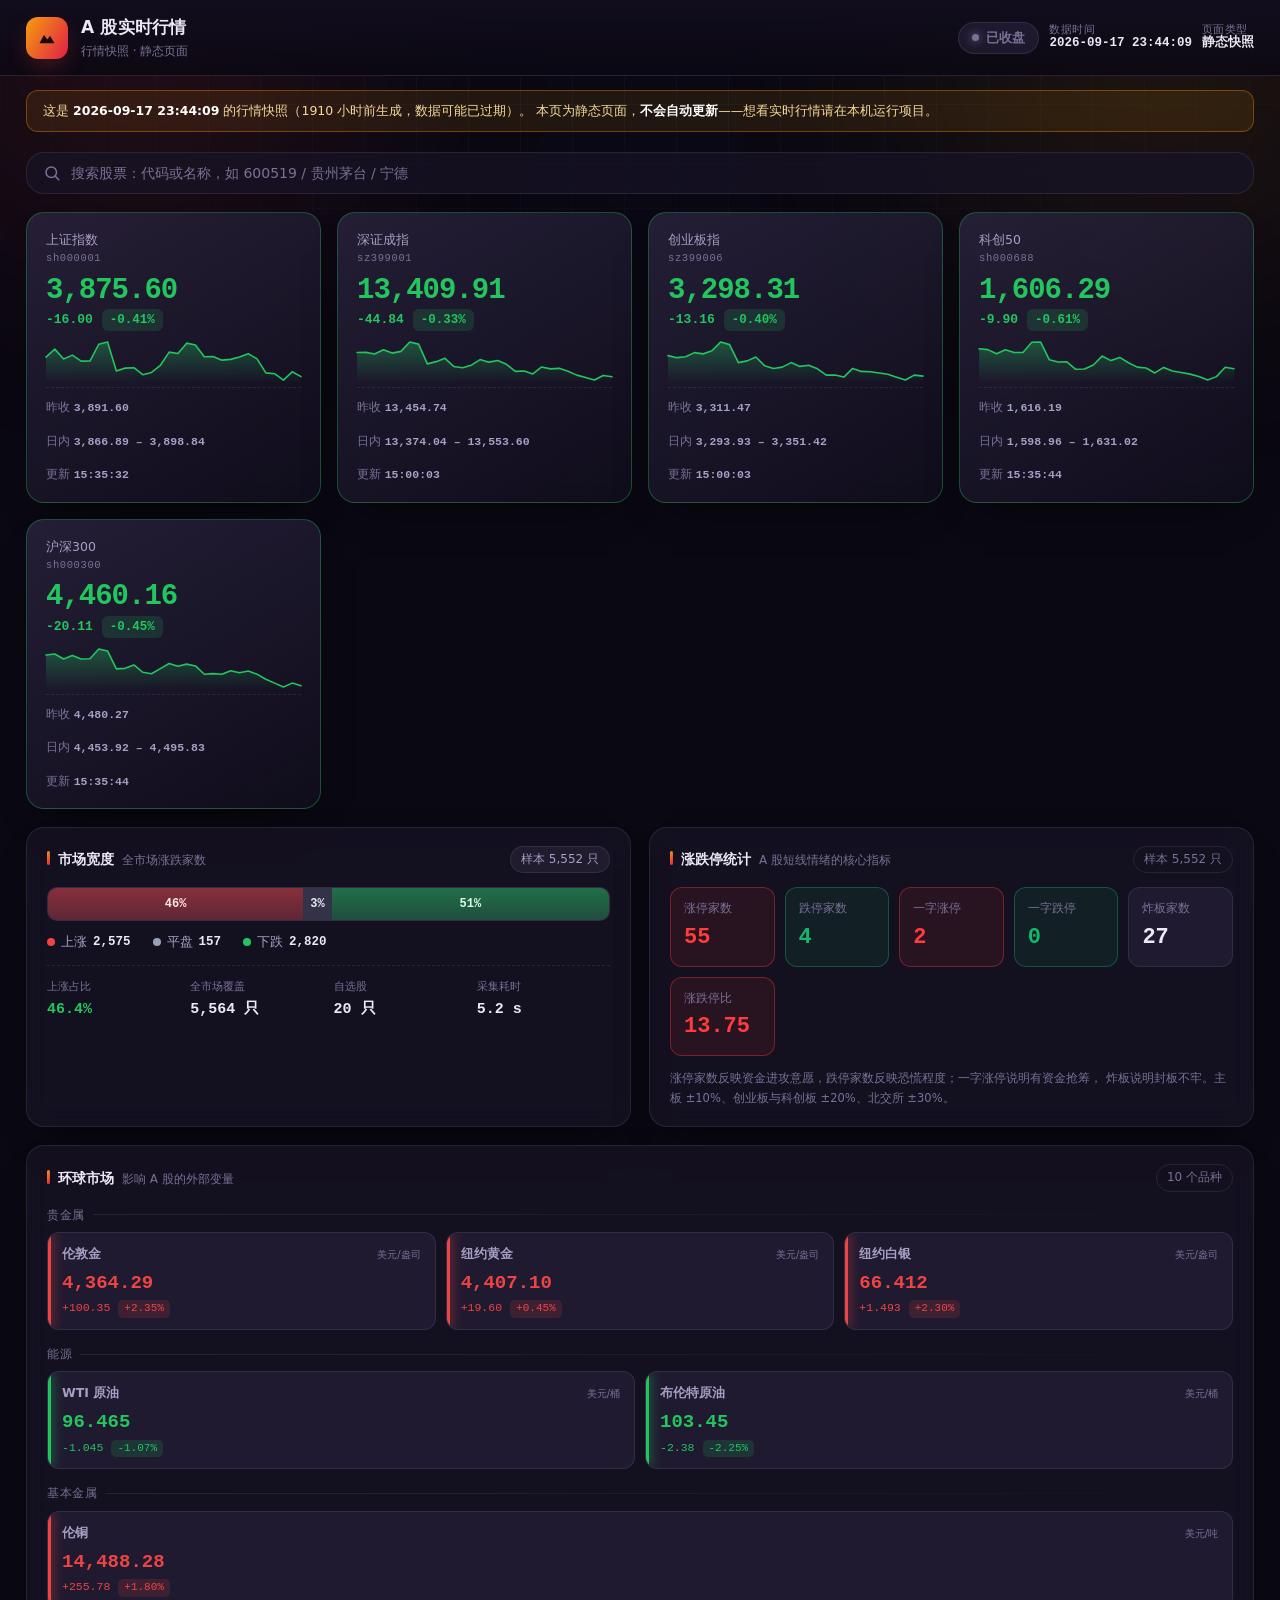
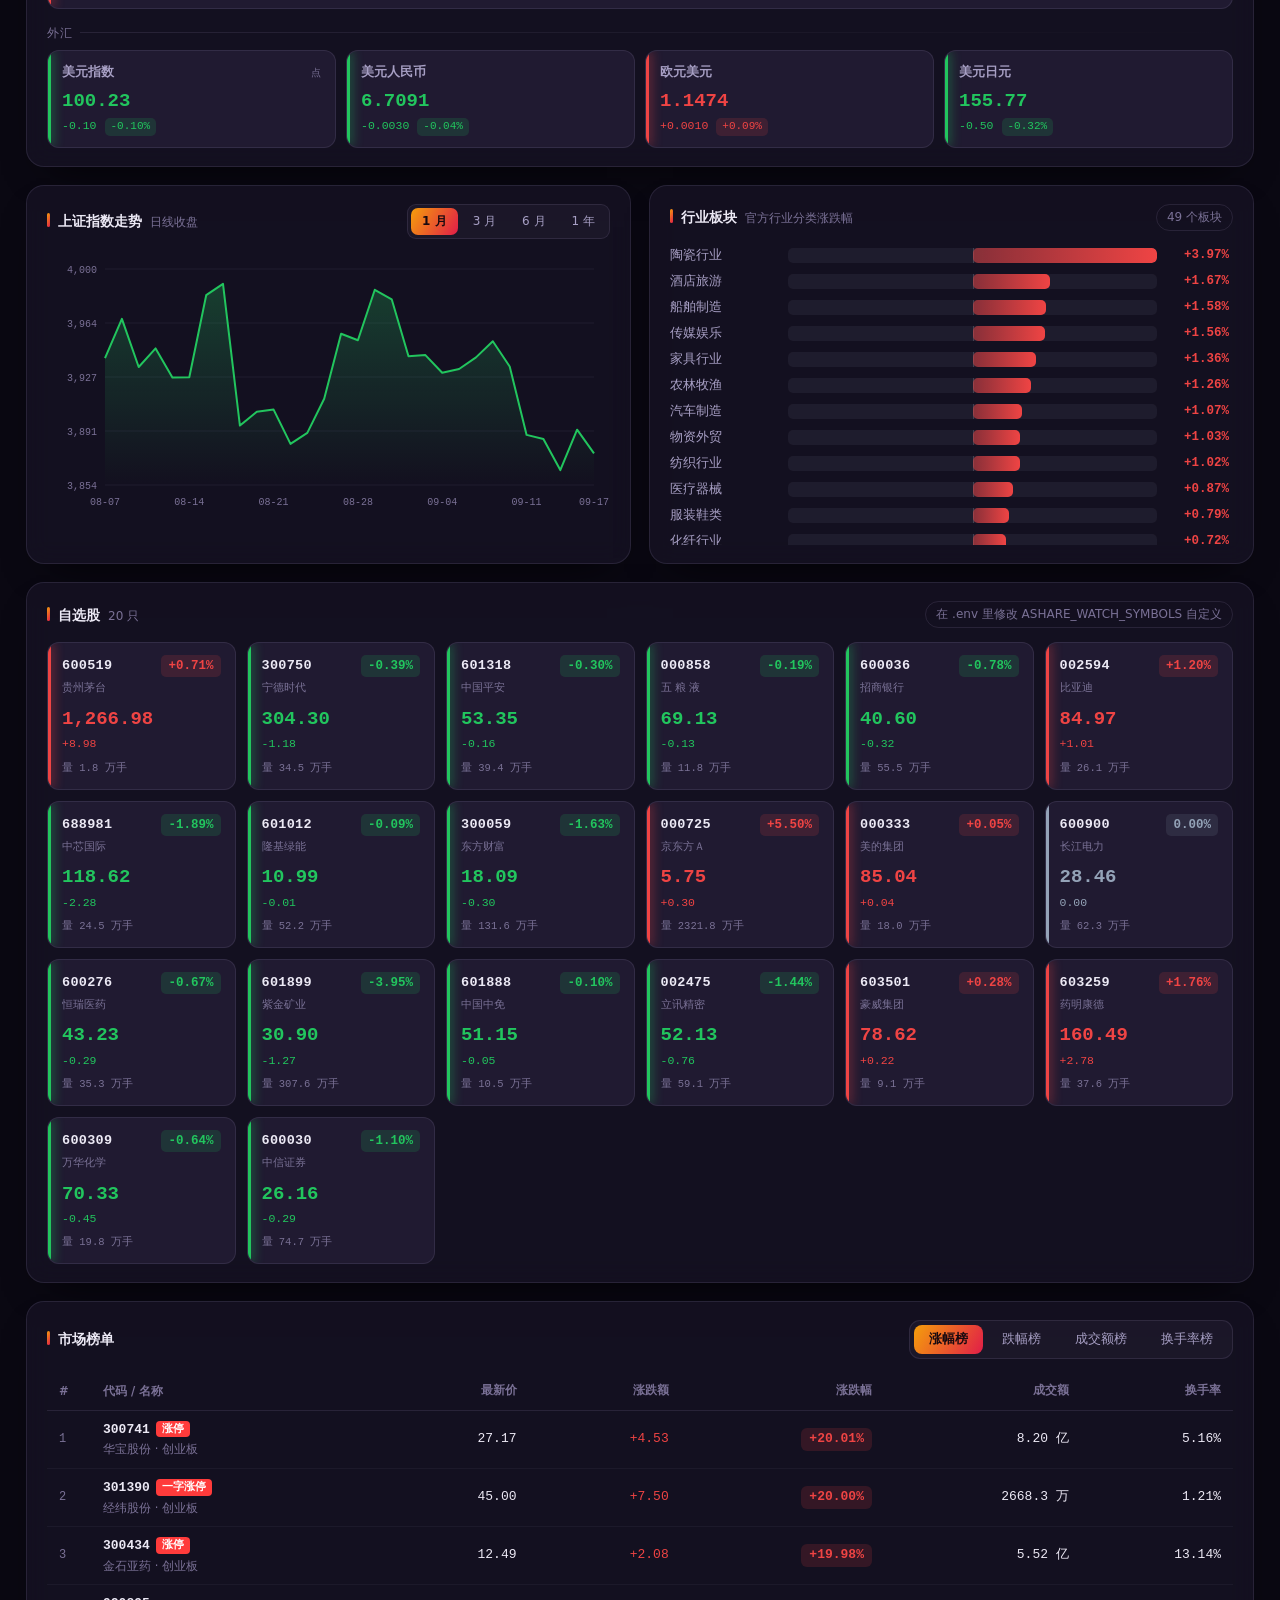
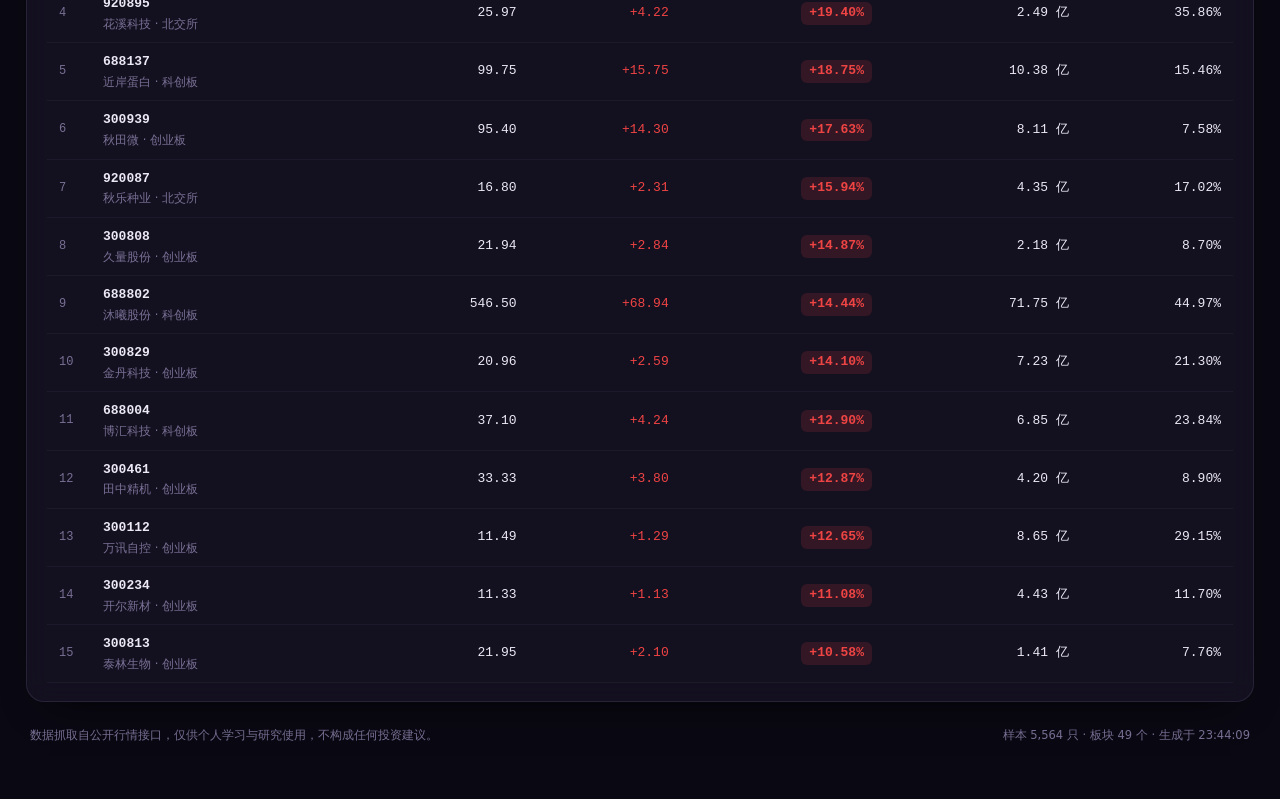
==== docs/index.html @ 3afd29f0 "feat: 加入股票搜索，刷新频率提到 15 秒，Pages 改为每 15 分钟更新 一、刷新频率：60 秒 -> 15 秒（快 4 倍，请求量几乎不变） 先算了一笔账。一次完整采集约发 58 个请求" ====
<!DOCTYPE html>
<html lang="zh-CN">
<head>
<meta charset="utf-8" />
<meta name="viewport" content="width=device-width, initial-scale=1" />
<title>A 股行情快照 · 2026-09-17T23:44:09+08:00</title>
<style>
/* ==========================================================================
   A 股实时行情 · 设计系统
   --------------------------------------------------------------------------
   最重要的一条：**红涨绿跌**，和美股正好相反。
   如果照搬美股的配色，中国用户会把每一根 K 线都读反——这不是审美问题，
   是正确的底线。

   第二原则是数字要能一眼比较：所有数值用等宽字体 + tabular-nums 对齐，
   涨跌同时用颜色和背景强度表达幅度。
   ========================================================================== */

:root {
  --bg: #0a0812;
  --panel: rgba(24, 20, 38, 0.72);
  --panel-2: rgba(42, 36, 62, 0.6);
  --panel-solid: #171327;
  --border: rgba(148, 140, 180, 0.16);
  --border-hi: rgba(148, 140, 180, 0.32);

  --text: #ece9f5;
  --text-2: #a79fc4;
  --muted: #7a7196;

  --accent: #f59e0b;
  --accent-2: #e11d48;
  --brand-grad: linear-gradient(120deg, #f59e0b, #e11d48);

  /* 中国股市惯例：红涨绿跌 */
  --up: #ef4444;
  --up-soft: rgba(239, 68, 68, 0.15);
  --down: #22c55e;
  --down-soft: rgba(34, 197, 94, 0.15);
  --flat: #94a3b8;
  --flat-soft: rgba(148, 163, 184, 0.13);

  /* 涨跌停专用色，比普通涨跌更浓 */
  --limit-up: #ff3b3b;
  --limit-down: #12b76a;

  --r-sm: 8px;
  --r-md: 12px;
  --r-lg: 18px;
  --shadow: 0 18px 40px -24px rgba(0, 0, 0, 0.9);

  --font: "PingFang SC", "HarmonyOS Sans SC", "Microsoft YaHei", "Segoe UI", system-ui, sans-serif;
  --mono: "JetBrains Mono", "SF Mono", "Cascadia Mono", Consolas, monospace;
}

* { box-sizing: border-box; }

body {
  margin: 0;
  background: var(--bg);
  color: var(--text);
  font-family: var(--font);
  font-size: 14px;
  line-height: 1.6;
  -webkit-font-smoothing: antialiased;
}

/* --------------------------------------------------------------- 背景装饰 */
.bg-decor { position: fixed; inset: 0; overflow: hidden; pointer-events: none; z-index: 0; }
.glow { position: absolute; border-radius: 50%; filter: blur(130px); opacity: .42; }
.glow-a {
  width: 560px; height: 560px; top: -240px; left: -140px;
  background: radial-gradient(circle, rgba(239, 68, 68, .5), transparent 70%);
}
.glow-b {
  width: 640px; height: 640px; top: -280px; right: -200px;
  background: radial-gradient(circle, rgba(245, 158, 11, .38), transparent 70%);
}
.grid-lines {
  position: absolute; inset: 0;
  background-image:
    linear-gradient(rgba(148, 140, 180, .05) 1px, transparent 1px),
    linear-gradient(90deg, rgba(148, 140, 180, .05) 1px, transparent 1px);
  background-size: 52px 52px;
  mask-image: radial-gradient(ellipse 95% 55% at 50% 0%, #000 25%, transparent 76%);
}

/* ------------------------------------------------------------------ 顶栏 */
.topbar {
  position: sticky;
  top: 0;
  z-index: 20;
  display: flex;
  align-items: center;
  justify-content: space-between;
  gap: 18px;
  flex-wrap: wrap;
  padding: 14px 26px;
  border-bottom: 1px solid var(--border);
  background: linear-gradient(180deg, rgba(18, 14, 30, .96), rgba(10, 8, 18, .82));
  backdrop-filter: blur(16px);
}

.brand { display: flex; align-items: center; gap: 13px; }
.logo {
  display: grid; place-items: center;
  width: 42px; height: 42px;
  border-radius: 12px;
  color: #180a10;
  background: var(--brand-grad);
  box-shadow: 0 10px 28px -12px rgba(239, 68, 68, .9);
}
.brand-text h1 { margin: 0; font-size: 17px; letter-spacing: .2px; }
.brand-text p { margin: 1px 0 0; font-size: 12px; color: var(--muted); }

.status-strip { display: flex; align-items: center; gap: 10px; flex-wrap: wrap; }

.badge {
  display: inline-flex; align-items: center; gap: 7px;
  padding: 5px 13px;
  border-radius: 999px;
  font-size: 12.5px;
  font-weight: 600;
  border: 1px solid var(--border);
  background: var(--panel-2);
  color: var(--text-2);
}
.badge .dot {
  width: 7px; height: 7px; border-radius: 50%;
  background: currentColor;
  box-shadow: 0 0 8px currentColor;
}
.badge.open { color: var(--up); border-color: rgba(239, 68, 68, .45); background: rgba(239, 68, 68, .1); }
.badge.open .dot { animation: pulse 1.8s ease-in-out infinite; }
.badge.break { color: var(--accent); border-color: rgba(245, 158, 11, .4); background: rgba(245, 158, 11, .1); }
.badge.closed { color: var(--muted); }
@keyframes pulse {
  0%, 100% { opacity: 1; transform: scale(1); }
  50% { opacity: .35; transform: scale(.75); }
}

.stamp { display: grid; gap: 0; line-height: 1.25; }
.stamp-label { font-size: 10.5px; color: var(--muted); letter-spacing: .4px; }
.stamp strong { font-size: 12.5px; font-family: var(--mono); font-weight: 600; }

button {
  font-family: inherit;
  font-size: 13px;
  color: var(--text);
  background: var(--panel-2);
  border: 1px solid var(--border);
  border-radius: var(--r-sm);
  padding: 8px 14px;
  cursor: pointer;
  transition: transform .15s ease, border-color .15s ease;
}
button:hover { border-color: var(--border-hi); transform: translateY(-1px); }
button:active { transform: translateY(0); }
button:disabled { opacity: .5; cursor: not-allowed; transform: none; }
.ghost-btn { padding: 6px 13px; font-size: 12.5px; }
button.loading { position: relative; color: transparent; }
button.loading::after {
  content: ""; position: absolute; inset: 0; margin: auto;
  width: 14px; height: 14px; border-radius: 50%;
  border: 2px solid rgba(255, 255, 255, .25);
  border-top-color: var(--accent);
  animation: spin .7s linear infinite;
}
@keyframes spin { to { transform: rotate(360deg); } }

/* ------------------------------------------------------------ 加载与告警 */
.loading-screen {
  display: grid; place-items: center; gap: 10px;
  padding: 70px 20px; text-align: center;
  border: 1px dashed var(--border); border-radius: var(--r-lg);
  background: rgba(148, 140, 180, .04);
}
.loading-screen .spinner {
  width: 34px; height: 34px; border-radius: 50%;
  border: 3px solid rgba(148, 140, 180, .18);
  border-top-color: var(--accent);
  animation: spin .8s linear infinite;
}
.loading-title { font-size: 15px; font-weight: 600; }
.loading-sub { font-size: 12.5px; color: var(--muted); }

.warnings { position: relative; z-index: 1; max-width: 1720px; margin: 0 auto; padding: 0 26px; }
.warnings .warn {
  margin-top: 14px; padding: 10px 16px;
  border-radius: var(--r-md); font-size: 12.5px;
  color: #f5d99a; background: rgba(245, 158, 11, .08);
  border: 1px solid rgba(245, 158, 11, .25);
}
.warnings .warn.share {
  color: #cbd5f5; background: rgba(129, 140, 248, .1);
  border-color: rgba(129, 140, 248, .3);
}
.warnings .warn.share b { color: #fff; }
.warnings .warn.share.stale {
  color: #f5d99a; background: rgba(245, 158, 11, .1);
  border-color: rgba(245, 158, 11, .35);
}

/* ------------------------------------------------------------------ 布局 */
.layout {
  position: relative; z-index: 1;
  max-width: 1720px; margin: 0 auto;
  padding: 20px 26px 60px;
  display: grid; gap: 18px;
  /* 关键：grid 轨道的默认最小尺寸是 auto，会被子元素的固有宽度（比如
     排行表格）撑破，在手机上表现为整页横向滚动。显式写成 minmax(0, 1fr)
     才能让「子元素自己滚动」而不是「把整页撑宽」。 */
  grid-template-columns: minmax(0, 1fr);
}

.panel {
  position: relative;
  min-width: 0;   /* 同上：作为 grid/flex 子项时默认不能被压缩，必须显式放开 */
  background: var(--panel);
  border: 1px solid var(--border);
  border-radius: var(--r-lg);
  padding: 18px 20px;
  backdrop-filter: blur(12px);
  box-shadow: var(--shadow);
}
.panel-head {
  display: flex; align-items: center; justify-content: space-between;
  gap: 14px; margin-bottom: 14px; flex-wrap: wrap;
}
.panel-head h3 {
  margin: 0; font-size: 14px; font-weight: 600;
  display: flex; align-items: baseline; gap: 8px;
}
.panel-head h3::before {
  content: ""; width: 3px; height: 14px; border-radius: 2px;
  background: var(--brand-grad); transform: translateY(1px);
}
.panel-head .sub { font-size: 12px; color: var(--muted); font-weight: 400; }
.chip {
  padding: 3px 10px; border-radius: 999px; font-size: 12px;
  color: var(--text-2); background: rgba(148, 140, 180, .1);
  border: 1px solid var(--border); white-space: nowrap;
}
.chip.ghost { background: transparent; color: var(--muted); }

/* ------------------------------------------------------------ 指数主卡 */
.index-row {
  display: grid;
  /* min(248px, 100%) 保证最小列宽永远不会超过容器本身——
     否则窄屏上 auto-fit 算不出 1 列，直接把容器撑宽。 */
  grid-template-columns: repeat(auto-fit, minmax(min(248px, 100%), 1fr));
  gap: 16px;
}

.index-card {
  position: relative; overflow: hidden;
  padding: 17px 19px;
  border-radius: var(--r-lg);
  border: 1px solid var(--border);
  background: linear-gradient(150deg, rgba(42, 36, 62, .82), rgba(20, 16, 34, .6));
  backdrop-filter: blur(12px);
  box-shadow: var(--shadow);
}
.index-card.up { border-color: rgba(239, 68, 68, .38); }
.index-card.down { border-color: rgba(34, 197, 94, .34); }

.index-name { font-size: 12.5px; color: var(--text-2); }
.index-symbol { font-family: var(--mono); font-size: 10.5px; color: var(--muted); letter-spacing: .6px; }
.index-value {
  margin: 8px 0 3px;
  font-family: var(--mono);
  font-size: 29px; font-weight: 700; line-height: 1.08;
  letter-spacing: -1px; font-variant-numeric: tabular-nums;
}
.index-change { display: flex; align-items: baseline; gap: 9px; font-family: var(--mono); font-size: 13px; font-weight: 600; }
.index-change .pct { padding: 1px 8px; border-radius: 6px; font-size: 12.5px; }
.change-up { color: var(--up); }
.change-down { color: var(--down); }
.change-flat { color: var(--flat); }
.pct.change-up { background: var(--up-soft); }
.pct.change-down { background: var(--down-soft); }
.pct.change-flat { background: var(--flat-soft); }

.index-spark { margin: 8px 0 4px; height: 44px; }
.index-spark svg { width: 100%; height: 100%; display: block; overflow: visible; }

.index-foot {
  display: flex; gap: 14px; flex-wrap: wrap;
  padding-top: 10px; border-top: 1px dashed var(--border);
  font-size: 11.5px; color: var(--muted);
}
.index-foot b { color: var(--text-2); font-family: var(--mono); font-weight: 600; }

/* ------------------------------------------------------------ 市场宽度 */
.breadth-bar {
  display: flex; height: 34px; border-radius: 10px; overflow: hidden;
  border: 1px solid var(--border); background: var(--panel-2);
}
.breadth-bar .seg {
  display: grid; place-items: center;
  font-size: 12px; font-family: var(--mono); font-weight: 600;
  transition: flex-grow .5s ease;
}
.breadth-bar .seg.up { background: linear-gradient(180deg, rgba(239, 68, 68, .5), rgba(239, 68, 68, .3)); color: #ffe4e4; }
.breadth-bar .seg.down { background: linear-gradient(180deg, rgba(34, 197, 94, .5), rgba(34, 197, 94, .3)); color: #dcfce7; }
.breadth-bar .seg.flat { background: rgba(148, 163, 184, .18); color: #e2e8f0; }
.breadth-legend { display: flex; gap: 22px; flex-wrap: wrap; margin-top: 11px; font-size: 12.5px; color: var(--text-2); }
.breadth-legend span { display: inline-flex; align-items: center; gap: 6px; }
.breadth-legend i { width: 8px; height: 8px; border-radius: 50%; }
.breadth-legend .up i { background: var(--up); }
.breadth-legend .down i { background: var(--down); }
.breadth-legend .flat i { background: var(--flat); }
.breadth-legend b { font-family: var(--mono); color: var(--text); }

.mini-stats {
  display: grid; grid-template-columns: repeat(auto-fit, minmax(min(118px, 100%), 1fr));
  gap: 10px; margin-top: 13px; padding-top: 12px;
  border-top: 1px dashed var(--border);
}
.mini-stat { display: grid; gap: 2px; }
.mini-stat .k { font-size: 11px; color: var(--muted); }
.mini-stat .v { font-family: var(--mono); font-size: 15px; font-weight: 600; font-variant-numeric: tabular-nums; }

/* ------------------------------------------------------------ 涨跌停 */
.limit-grid {
  display: grid;
  grid-template-columns: repeat(auto-fit, minmax(min(104px, 100%), 1fr));
  gap: 10px;
}
.limit-cell {
  padding: 11px 13px; border-radius: var(--r-md);
  border: 1px solid var(--border); background: var(--panel-2);
  display: grid; gap: 2px;
}
.limit-cell .k { font-size: 11.5px; color: var(--muted); }
.limit-cell .v { font-family: var(--mono); font-size: 22px; font-weight: 700; font-variant-numeric: tabular-nums; }
.limit-cell.accent-up { border-color: rgba(255, 59, 59, .38); background: rgba(255, 59, 59, .09); }
.limit-cell.accent-up .v { color: var(--limit-up); }
.limit-cell.accent-down { border-color: rgba(18, 183, 106, .36); background: rgba(18, 183, 106, .09); }
.limit-cell.accent-down .v { color: var(--limit-down); }
.limit-note { margin: 13px 0 0; font-size: 11.5px; color: var(--muted); line-height: 1.7; }

/* -------------------------------------------------------------- 双栏 */
.search-block { position: relative; }
.search-box {
  display: flex; align-items: center; gap: 10px;
  padding: 11px 16px;
  border-radius: var(--r-lg);
  border: 1px solid var(--border);
  background: var(--panel);
  backdrop-filter: blur(12px);
  box-shadow: var(--shadow);
  transition: border-color .18s ease, box-shadow .18s ease;
}
.search-box:focus-within {
  border-color: rgba(245, 158, 11, .55);
  box-shadow: 0 0 0 3px rgba(245, 158, 11, .12), var(--shadow);
}
.search-icon { width: 18px; height: 18px; color: var(--muted); flex: none; }
.search-box input {
  flex: 1; min-width: 0;
  background: transparent; border: none; outline: none;
  color: var(--text); font-size: 14px; font-family: inherit;
  padding: 0;
}
.search-box input::placeholder { color: var(--muted); }
.search-box input::-webkit-search-cancel-button { display: none; }
.search-clear {
  flex: none; width: 22px; height: 22px; padding: 0;
  border-radius: 50%; border: 1px solid var(--border);
  background: var(--panel-2); color: var(--muted);
  font-size: 15px; line-height: 1; cursor: pointer;
}
.search-clear:hover { color: var(--text); transform: none; }

.search-results {
  position: absolute; left: 0; right: 0; top: calc(100% + 8px);
  z-index: 30;
  max-height: 62vh; overflow-y: auto;
  border-radius: var(--r-lg);
  border: 1px solid var(--border-hi);
  background: rgba(17, 14, 28, .97);
  backdrop-filter: blur(18px);
  box-shadow: 0 24px 60px -20px rgba(0, 0, 0, .95);
  padding: 6px;
}
.search-empty { padding: 18px; text-align: center; color: var(--muted); font-size: 13px; }
.search-more { padding: 8px 12px; color: var(--muted); font-size: 11.5px; text-align: center; }
.search-row {
  display: grid;
  grid-template-columns: 62px minmax(0, 1fr) 84px 74px 104px;
  align-items: center; gap: 10px;
  padding: 9px 12px; border-radius: var(--r-md);
  cursor: default;
}
.search-row:hover { background: rgba(148, 140, 180, .1); }
.search-row .sr-code { font-family: var(--mono); font-size: 13px; font-weight: 700; }
.search-row .sr-name {
  font-size: 13px; white-space: nowrap; overflow: hidden; text-overflow: ellipsis;
}
.search-row .sr-name em {
  font-style: normal; font-size: 10px; color: var(--muted);
  margin-left: 6px; padding: 1px 6px; border-radius: 4px;
  background: rgba(148, 140, 180, .12);
}
.search-row .sr-price,
.search-row .sr-pct,
.search-row .sr-meta {
  font-family: var(--mono); font-size: 12.5px;
  text-align: right; font-variant-numeric: tabular-nums;
}
.search-row .sr-meta { color: var(--muted); font-size: 11.5px; }
@media (max-width: 760px) {
  /* 手机上挤不下五列，把成交额那一列收起来 */
  .search-row { grid-template-columns: 58px minmax(0, 1fr) 76px 68px; gap: 8px; }
  .search-row .sr-meta { display: none; }
}

.macro-groups { display: grid; gap: 15px; }
.macro-group { display: grid; gap: 8px; }
.macro-group-label {
  font-size: 11.5px; color: var(--muted); letter-spacing: .6px;
  display: flex; align-items: center; gap: 8px;
}
.macro-group-label::after {
  content: ""; flex: 1; height: 1px;
  background: linear-gradient(90deg, var(--border), transparent);
}
.macro-cards {
  display: grid;
  grid-template-columns: repeat(auto-fit, minmax(min(172px, 100%), 1fr));
  gap: 10px;
}
.macro-card {
  position: relative;
  padding: 11px 14px;
  border-radius: var(--r-md);
  border: 1px solid var(--border);
  background: var(--panel-2);
  overflow: hidden;
  transition: transform .16s ease, border-color .16s ease;
}
.macro-card:hover { transform: translateY(-2px); border-color: var(--border-hi); }
.macro-card::before { content: ""; position: absolute; left: 0; top: 0; bottom: 0; width: 3px; }
.macro-card.up::before { background: var(--up); box-shadow: 0 0 12px var(--up); }
.macro-card.down::before { background: var(--down); box-shadow: 0 0 12px var(--down); }
.macro-card.flat::before { background: var(--flat); }
.macro-card .mh { display: flex; justify-content: space-between; align-items: baseline; gap: 8px; }
.macro-card .mn { font-size: 12.5px; color: var(--text-2); font-weight: 600; }
.macro-card .mu { font-size: 10px; color: var(--muted); white-space: nowrap; }
.macro-card .mp {
  font-family: var(--mono); font-size: 19px; font-weight: 700;
  margin-top: 4px; font-variant-numeric: tabular-nums;
}
.macro-card .mc {
  font-family: var(--mono); font-size: 11.5px; margin-top: 1px;
  display: flex; align-items: baseline; gap: 8px;
}
.macro-card .mc .pct { padding: 0 6px; border-radius: 5px; font-size: 11px; }

.grid-2 { display: grid; grid-template-columns: minmax(0, 1fr) minmax(0, 1fr); gap: 18px; }
.grid-2 > * { min-width: 0; }
@media (max-width: 1180px) { .grid-2 { grid-template-columns: minmax(0, 1fr); } }

/* ------------------------------------------------------------ 走势图 */
.range-tabs {
  display: flex; gap: 4px; padding: 3px; border-radius: 9px;
  border: 1px solid var(--border); background: rgba(148, 140, 180, .06);
}
.range { border: none; background: transparent; padding: 5px 11px; border-radius: 7px; font-size: 12px; color: var(--text-2); }
.range:hover { transform: none; background: rgba(148, 140, 180, .1); }
.range.active { color: #180a10; font-weight: 700; background: var(--brand-grad); }

.chart { width: 100%; height: 260px; }
.chart svg { width: 100%; height: 100%; overflow: visible; }
.chart .axis-label { fill: var(--muted); font-size: 10px; font-family: var(--mono); }
.chart .grid-line { stroke: rgba(148, 140, 180, .1); stroke-width: 1; }
.chart .crosshair { stroke: rgba(236, 233, 245, .38); stroke-width: 1; stroke-dasharray: 3 3; }
.chart .hit { fill: transparent; cursor: crosshair; }
.chart .marker { fill: #14102a; stroke-width: 2.5; }
.chart .tip-line { font-family: var(--mono); font-size: 11px; fill: var(--text); }

/* ------------------------------------------------------------ 行业板块 */
.sector-list { display: grid; gap: 6px; max-height: 300px; overflow-y: auto; padding-right: 4px; }
.sector-row { display: grid; grid-template-columns: 108px 1fr 62px; align-items: center; gap: 10px; font-size: 12.5px; }
.sector-row .name { color: var(--text-2); white-space: nowrap; overflow: hidden; text-overflow: ellipsis; }
.sector-row .bar-track { position: relative; height: 15px; border-radius: 5px; background: rgba(148, 140, 180, .09); overflow: hidden; }
.sector-row .bar { position: absolute; top: 0; bottom: 0; border-radius: 5px; transition: width .5s ease; }
.sector-row .bar.up { background: linear-gradient(90deg, rgba(239, 68, 68, .5), var(--up)); left: 50%; }
.sector-row .bar.down { background: linear-gradient(270deg, rgba(34, 197, 94, .5), var(--down)); right: 50%; }
.sector-row .val { font-family: var(--mono); font-weight: 600; text-align: right; font-variant-numeric: tabular-nums; }
.sector-row .mid { position: absolute; left: 50%; top: 0; bottom: 0; width: 1px; background: rgba(236, 233, 245, .18); }
.sector-list::-webkit-scrollbar { width: 8px; }
.sector-list::-webkit-scrollbar-thumb { background: rgba(148, 140, 180, .2); border-radius: 4px; }

/* ------------------------------------------------------------ 自选股 */
.watch-grid {
  display: grid;
  grid-template-columns: repeat(auto-fill, minmax(min(178px, 100%), 1fr));
  gap: 11px;
}
.watch-card {
  position: relative; padding: 12px 14px;
  border-radius: var(--r-md); border: 1px solid var(--border);
  background: var(--panel-2); overflow: hidden;
  transition: transform .16s ease, border-color .16s ease;
}
.watch-card:hover { transform: translateY(-2px); border-color: var(--border-hi); }
.watch-card::before { content: ""; position: absolute; left: 0; top: 0; bottom: 0; width: 3px; }
.watch-card.up::before { background: var(--up); box-shadow: 0 0 12px var(--up); }
.watch-card.down::before { background: var(--down); box-shadow: 0 0 12px var(--down); }
.watch-card.flat::before { background: var(--flat); }
.watch-card .top { display: flex; justify-content: space-between; align-items: baseline; gap: 8px; }
.watch-card .sym { font-family: var(--mono); font-weight: 700; font-size: 13.5px; letter-spacing: .3px; }
.watch-card .pct { font-family: var(--mono); font-size: 12.5px; font-weight: 700; padding: 1px 7px; border-radius: 5px; }
.watch-card .nm { font-size: 11px; color: var(--muted); margin: 2px 0 7px; white-space: nowrap; overflow: hidden; text-overflow: ellipsis; }
.watch-card .px { font-family: var(--mono); font-size: 19px; font-weight: 700; font-variant-numeric: tabular-nums; }
.watch-card .chg { font-family: var(--mono); font-size: 11.5px; margin-top: 1px; }
.watch-card .vol { font-size: 10.5px; color: var(--muted); margin-top: 6px; font-family: var(--mono); }
.limit-tag {
  display: inline-block; margin-left: 6px; padding: 0 6px;
  font-size: 10.5px; font-weight: 700; border-radius: 4px; vertical-align: 1px;
}
.limit-tag.up { color: #fff; background: var(--limit-up); }
.limit-tag.down { color: #fff; background: var(--limit-down); }
.tag-st {
  display: inline-block; margin-left: 5px; padding: 0 5px;
  font-size: 10px; font-weight: 600; border-radius: 4px;
  color: #fbbf24; background: rgba(251, 191, 36, .14);
}

/* -------------------------------------------------------------- 榜单 */
.tabs {
  display: flex; gap: 4px; padding: 4px; border-radius: 11px;
  border: 1px solid var(--border); background: rgba(148, 140, 180, .06);
}
.tab { border: none; background: transparent; padding: 6px 15px; border-radius: 8px; color: var(--text-2); font-size: 12.5px; }
.tab:hover { transform: none; background: rgba(148, 140, 180, .1); }
.tab.active { color: #180a10; font-weight: 700; background: var(--brand-grad); }

.table-wrap { overflow-x: auto; }
/* 表格给一个最小宽度，窄屏时由外层 .table-wrap 横向滚动，
   而不是把整个页面撑宽。 */
.rank-table { width: 100%; min-width: 540px; border-collapse: collapse; font-size: 13px; }
.rank-table th {
  text-align: left; padding: 9px 12px; font-size: 11.5px; font-weight: 600;
  color: var(--muted); border-bottom: 1px solid var(--border); white-space: nowrap;
}
.rank-table th.num, .rank-table td.num { text-align: right; font-variant-numeric: tabular-nums; }
.rank-table td { padding: 9px 12px; border-bottom: 1px solid rgba(148, 140, 180, .07); }
.rank-table tbody tr:hover td { background: rgba(148, 140, 180, .05); }
.rank-table .col-idx { width: 44px; }
.rank-table .idx { font-family: var(--mono); color: var(--muted); font-size: 12px; }
.rank-table .sym { font-family: var(--mono); font-weight: 700; }
.rank-table .nm { color: var(--muted); font-size: 11.5px; max-width: 230px; white-space: nowrap; overflow: hidden; text-overflow: ellipsis; }
.rank-table .num { font-family: var(--mono); }
.rank-table .pill { display: inline-block; min-width: 68px; text-align: right; padding: 1px 8px; border-radius: 6px; font-weight: 700; }
.pill.change-up { background: var(--up-soft); }
.pill.change-down { background: var(--down-soft); }
.pill.change-flat { background: var(--flat-soft); }

/* -------------------------------------------------------------- 页脚 */
.foot {
  display: flex; justify-content: space-between; gap: 16px; flex-wrap: wrap;
  font-size: 11.5px; color: var(--muted); padding: 6px 4px 0;
}

@media (prefers-reduced-motion: reduce) { * { animation: none !important; transition: none !important; } }

@media (max-width: 760px) {
  .topbar { padding: 12px 14px; }
  .layout { padding: 16px 14px 50px; }
  .index-value { font-size: 24px; }
  /* 窄屏下窄化首列，给中间的条形图留出空间 */
  .sector-row { grid-template-columns: 78px minmax(0, 1fr) 56px; gap: 8px; }
  /* 顶部状态条在手机上一行放不下，让它换行并压缩内边距 */
  .status-strip { gap: 8px; }
  .badge { padding: 4px 10px; font-size: 12px; }
  .stamp strong { font-size: 11.5px; }
  .chart { height: 220px; }
  .panel { padding: 15px 16px; }
  .panel-head { gap: 8px; }
}

</style>
<link rel="icon" href="data:image/svg+xml,<svg xmlns='http://www.w3.org/2000/svg' viewBox='0 0 32 32'><rect width='32' height='32' rx='8' fill='%230d0a14'/><path d='M6 23l6-11 4.5 6L20 13l6 10z' fill='%23ef4444'/><circle cx='24' cy='9' r='2.6' fill='%23f59e0b'/></svg>" />
</head>
<body>
<div class="bg-decor" aria-hidden="true">
  <span class="glow glow-a"></span>
  <span class="glow glow-b"></span>
  <span class="grid-lines"></span>
</div>

<header class="topbar">
  <div class="brand">
    <span class="logo" aria-hidden="true">
      <svg viewBox="0 0 32 32" width="24" height="24">
        <path d="M6 23l6-11 4.5 6L20 13l6 10z" fill="currentColor"/>
      </svg>
    </span>
    <div class="brand-text">
      <h1>A 股实时行情</h1>
      <p id="subtitle">数据来源 新浪财经公开接口 · 本地抓取</p>
    </div>
  </div>

  <div class="status-strip">
    <span id="market-badge" class="badge unknown">
      <i class="dot"></i><span id="market-label">状态未知</span>
    </span>
    <span class="stamp">
      <span class="stamp-label">数据时间</span>
      <strong id="fetched-at">—</strong>
    </span>
    <span class="stamp">
      <span class="stamp-label" id="next-label">下次刷新</span>
      <strong id="countdown">—</strong>
    </span>
    <button id="refresh-btn" class="ghost-btn" title="立即重新抓取">立即刷新</button>
    <button id="export-btn" class="ghost-btn" title="导出为可离线打开的单文件 HTML">导出快照</button>
  </div>
</header>

<div id="warnings" class="warnings"></div>
<!-- 分享/静态托管模式下显示的提示条：明确告诉访客这是快照而不是实时行情。
     这一步很关键——如果别人以为是实时数据去判断，是会误导的。 -->
<div id="share-banner" class="warnings" hidden></div>

<main class="layout">
  <!-- 搜索：在全市场 5500+ 只里本地过滤，零延迟、不发请求 -->
  <section class="search-block">
    <div class="search-box">
      <svg class="search-icon" viewBox="0 0 24 24" aria-hidden="true">
        <circle cx="11" cy="11" r="7" fill="none" stroke="currentColor" stroke-width="2"/>
        <path d="M16.5 16.5L21 21" stroke="currentColor" stroke-width="2" stroke-linecap="round"/>
      </svg>
      <input id="search-input" type="search" autocomplete="off" spellcheck="false"
             placeholder="搜索股票：代码或名称，如 600519 / 贵州茅台 / 宁德" />
      <button id="search-clear" class="search-clear" hidden aria-label="清空">×</button>
    </div>
    <div id="search-results" class="search-results" hidden></div>
  </section>

  <!-- 指数主卡 -->
  <section id="index-cards" class="index-row"></section>

  <!-- 市场宽度 + 涨跌停统计（A 股最有信息量的两个情绪指标） -->
  <div class="grid-2">
    <section class="panel">
      <div class="panel-head">
        <h3>市场宽度 <span class="sub">全市场涨跌家数</span></h3>
        <span class="chip" id="breadth-total">—</span>
      </div>
      <div class="breadth-bar" id="breadth-bar"></div>
      <div class="breadth-legend">
        <span class="up"><i></i>上涨 <b id="breadth-up">—</b></span>
        <span class="flat"><i></i>平盘 <b id="breadth-flat">—</b></span>
        <span class="down"><i></i>下跌 <b id="breadth-down">—</b></span>
      </div>
      <div class="mini-stats" id="mini-stats"></div>
    </section>

    <section class="panel">
      <div class="panel-head">
        <h3>涨跌停统计 <span class="sub">A 股短线情绪的核心指标</span></h3>
        <span class="chip ghost" id="limit-sample">—</span>
      </div>
      <div id="limit-grid" class="limit-grid"></div>
      <p class="limit-note">
        涨停家数反映资金进攻意愿，跌停家数反映恐慌程度；一字涨停说明有资金抢筹，
        炸板说明封板不牢。主板 ±10%、创业板与科创板 ±20%、北交所 ±30%。
      </p>
    </section>
  </div>

  <!-- 环球市场：黄金 / 原油 / 基本金属 / 外汇 -->
  <section class="panel">
    <div class="panel-head">
      <h3>环球市场 <span class="sub">影响 A 股的外部变量</span></h3>
      <span class="chip ghost" id="macro-note">—</span>
    </div>
    <div id="macro-groups" class="macro-groups"></div>
  </section>

  <div class="grid-2">
    <!-- 指数走势 -->
    <section class="panel">
      <div class="panel-head">
        <h3>上证指数走势 <span class="sub">日线收盘</span></h3>
        <div class="range-tabs" id="range-tabs">
          <button class="range active" data-days="30">1 月</button>
          <button class="range" data-days="60">3 月</button>
          <button class="range" data-days="120">6 月</button>
          <button class="range" data-days="250">1 年</button>
        </div>
      </div>
      <div id="history-chart" class="chart"></div>
    </section>

    <!-- 行业板块 -->
    <section class="panel">
      <div class="panel-head">
        <h3>行业板块 <span class="sub">官方行业分类涨跌幅</span></h3>
        <span class="chip ghost" id="sector-count">—</span>
      </div>
      <div id="sector-list" class="sector-list"></div>
    </section>
  </div>

  <!-- 自选股 -->
  <section class="panel">
    <div class="panel-head">
      <h3>自选股 <span class="sub" id="watchlist-count">—</span></h3>
      <span class="chip ghost">在 .env 里修改 ASHARE_WATCH_SYMBOLS 自定义</span>
    </div>
    <div id="watchlist" class="watch-grid"></div>
  </section>

  <!-- 榜单 -->
  <section class="panel">
    <div class="panel-head">
      <h3>市场榜单</h3>
      <nav class="tabs" id="rank-tabs">
        <button class="tab active" data-key="gainers">涨幅榜</button>
        <button class="tab" data-key="losers">跌幅榜</button>
        <button class="tab" data-key="most_active">成交额榜</button>
        <button class="tab" data-key="turnover_leaders">换手率榜</button>
      </nav>
    </div>
    <div class="table-wrap">
      <table class="rank-table">
        <thead>
          <tr>
            <th class="col-idx">#</th>
            <th>代码 / 名称</th>
            <th class="num">最新价</th>
            <th class="num">涨跌额</th>
            <th class="num">涨跌幅</th>
            <th class="num">成交额</th>
            <th class="num">换手率</th>
          </tr>
        </thead>
        <tbody id="rank-body"></tbody>
      </table>
    </div>
  </section>

  <footer class="foot">
    <span>数据抓取自公开行情接口，仅供个人学习与研究使用，不构成任何投资建议。</span>
    <span id="foot-meta"></span>
  </footer>
</main>

<script>window.__SNAPSHOT__ = {"fetched_at":"2026-09-17T23:44:09+08:00","generated_ms":5237.6,"market":{"status":"已收盘","is_open":false,"session":"","trade_date":"2026-09-17 15:35:32","note":""},"indexes":[{"code":"000001","sina":"sh000001","name":"上证指数","price":3875.6044,"change":-15.9961,"change_pct":-0.411,"open":3876.9983,"prev_close":3891.6005,"high":3898.8356,"low":3866.8921,"volume":452886464.0,"amount":868773066850.0,"turnover":null,"pe":null,"pb":null,"market_cap":null,"float_cap":null,"board":"主板","is_st":false,"limit_status":"","timestamp":"2026-09-17 15:35:32","history":[3940.037,3966.594,3934.093,3946.675,3926.965,3927.176,3982.654,3990.304,3894.422,3903.721,3905.203,3882.008,3889.445,3912.524,3956.571,3952.179,3986.298,3979.888,3941.386,3942.088,3930.116,3932.699,3940.551,3951.507,3934.404,3888.111,3885.333,3864.279,3891.601,3875.604],"direction":"down","is_suspended":false},{"code":"399001","sina":"sz399001","name":"深证成指","price":13409.908,"change":-44.835,"change_pct":-0.3332,"open":13409.883,"prev_close":13454.743,"high":13553.595,"low":13374.04,"volume":55825688031.0,"amount":954361203597.09,"turnover":null,"pe":null,"pb":null,"market_cap":null,"float_cap":null,"board":"其他","is_st":false,"limit_status":"","timestamp":"2026-09-17 15:00:03","history":[14311.008,14316.961,14259.44,14414.427,14289.442,14354.306,14704.274,14622.495,13890.152,13972.78,14094.168,13794.289,13745.869,13841.327,14048.876,13953.065,14014.997,13872.377,13611.547,13625.122,13516.969,13774.915,13703.208,13723.322,13617.67,13471.257,13384.568,13287.974,13454.743,13409.908],"direction":"down","is_suspended":false},{"code":"399006","sina":"sz399006","name":"创业板指","price":3298.31,"change":-13.164,"change_pct":-0.3975,"open":3297.31,"prev_close":3311.474,"high":3351.421,"low":3293.933,"volume":14522025674.0,"amount":443225376249.4,"turnover":null,"pe":null,"pb":null,"market_cap":null,"float_cap":null,"board":"其他","is_st":false,"limit_status":"","timestamp":"2026-09-17 15:00:03","history":[3563.116,3537.214,3549.164,3602.083,3586.043,3626.296,3740.157,3705.564,3473.493,3495.589,3545.577,3431.885,3397.515,3414.883,3473.355,3424.401,3438.681,3393.43,3312.243,3312.541,3286.546,3398.681,3359.716,3354.969,3338.422,3322.039,3285.583,3247.918,3311.474,3298.31],"direction":"down","is_suspended":false},{"code":"000688","sina":"sh000688","name":"科创50","price":1606.2869,"change":-9.8987,"change_pct":-0.6125,"open":1607.8472,"prev_close":1616.1856,"high":1631.0217,"low":1598.9586,"volume":6555793.0,"amount":85437721850.0,"turnover":null,"pe":null,"pb":null,"market_cap":null,"float_cap":null,"board":"主板","is_st":false,"limit_status":"","timestamp":"2026-09-17 15:35:44","history":[1744.024,1737.774,1709.503,1736.991,1717.748,1717.679,1788.85,1790.874,1667.516,1652.972,1653.555,1602.337,1604.593,1632.02,1693.48,1662.149,1684.387,1647.535,1617.597,1611.165,1577.361,1615.531,1590.995,1580.059,1569.218,1553.394,1528.266,1551.958,1616.186,1606.287],"direction":"down","is_suspended":false},{"code":"000300","sina":"sh000300","name":"沪深300","price":4460.1557,"change":-20.1126,"change_pct":-0.4489,"open":4463.6206,"prev_close":4480.2683,"high":4495.8348,"low":4453.9186,"volume":170025642.0,"amount":448339162423.0,"turnover":null,"pe":null,"pb":null,"market_cap":null,"float_cap":null,"board":"主板","is_st":false,"limit_status":"","timestamp":"2026-09-17 15:35:44","history":[4694.437,4702.025,4663.789,4690.917,4663.951,4665.881,4741.098,4725.813,4588.696,4592.75,4618.895,4563.127,4552.033,4590.794,4630.277,4609.176,4625.086,4611.439,4547.956,4552.578,4548.05,4575.025,4558.737,4572.6,4548.39,4510.155,4480.082,4450.04,4480.268,4460.156],"direction":"down","is_suspended":false}],"watchlist":[{"code":"600519","sina":"sh600519","name":"贵州茅台","price":1266.98,"change":8.98,"change_pct":0.7138,"open":1257.98,"prev_close":1258.0,"high":1267.6,"low":1254.0,"volume":1755380.0,"amount":2217338283.0,"turnover":null,"pe":null,"pb":null,"market_cap":null,"float_cap":null,"board":"主板","is_st":false,"limit_status":"","timestamp":"2026-09-17 15:34:58","history":[],"direction":"up","is_suspended":false},{"code":"300750","sina":"sz300750","name":"宁德时代","price":304.3,"change":-1.18,"change_pct":-0.3863,"open":306.0,"prev_close":305.48,"high":308.66,"low":302.7,"volume":34489561.0,"amount":10542488908.29,"turnover":null,"pe":null,"pb":null,"market_cap":null,"float_cap":null,"board":"创业板","is_st":false,"limit_status":"","timestamp":"2026-09-17 15:35:45","history":[],"direction":"down","is_suspended":false},{"code":"601318","sina":"sh601318","name":"中国平安","price":53.35,"change":-0.16,"change_pct":-0.299,"open":53.4,"prev_close":53.51,"high":53.7,"low":53.16,"volume":39356372.0,"amount":2099595280.0,"turnover":null,"pe":null,"pb":null,"market_cap":null,"float_cap":null,"board":"主板","is_st":false,"limit_status":"","timestamp":"2026-09-17 15:34:58","history":[],"direction":"down","is_suspended":false},{"code":"000858","sina":"sz000858","name":"五 粮 液","price":69.13,"change":-0.13,"change_pct":-0.1877,"open":69.01,"prev_close":69.26,"high":69.27,"low":68.87,"volume":11786561.0,"amount":813663136.31,"turnover":null,"pe":null,"pb":null,"market_cap":null,"float_cap":null,"board":"主板","is_st":false,"limit_status":"","timestamp":"2026-09-17 15:36:00","history":[],"direction":"down","is_suspended":false},{"code":"600036","sina":"sh600036","name":"招商银行","price":40.6,"change":-0.32,"change_pct":-0.782,"open":40.9,"prev_close":40.92,"high":40.95,"low":40.45,"volume":55479839.0,"amount":2254684284.0,"turnover":null,"pe":null,"pb":null,"market_cap":null,"float_cap":null,"board":"主板","is_st":false,"limit_status":"","timestamp":"2026-09-17 15:34:58","history":[],"direction":"down","is_suspended":false},{"code":"002594","sina":"sz002594","name":"比亚迪","price":84.97,"change":1.01,"change_pct":1.203,"open":83.8,"prev_close":83.96,"high":85.56,"low":83.11,"volume":26147894.0,"amount":2200169059.39,"turnover":null,"pe":null,"pb":null,"market_cap":null,"float_cap":null,"board":"主板","is_st":false,"limit_status":"","timestamp":"2026-09-17 15:36:00","history":[],"direction":"up","is_suspended":false},{"code":"688981","sina":"sh688981","name":"中芯国际","price":118.62,"change":-2.28,"change_pct":-1.8859,"open":119.5,"prev_close":120.9,"high":120.77,"low":117.9,"volume":24508600.0,"amount":2919376395.0,"turnover":null,"pe":null,"pb":null,"market_cap":null,"float_cap":null,"board":"科创板","is_st":false,"limit_status":"","timestamp":"2026-09-17 15:34:58","history":[],"direction":"down","is_suspended":false},{"code":"601012","sina":"sh601012","name":"隆基绿能","price":10.99,"change":-0.01,"change_pct":-0.0909,"open":10.93,"prev_close":11.0,"high":11.03,"low":10.89,"volume":52170530.0,"amount":571881494.0,"turnover":null,"pe":null,"pb":null,"market_cap":null,"float_cap":null,"board":"主板","is_st":false,"limit_status":"","timestamp":"2026-09-17 15:34:58","history":[],"direction":"down","is_suspended":false},{"code":"300059","sina":"sz300059","name":"东方财富","price":18.09,"change":-0.3,"change_pct":-1.6313,"open":18.27,"prev_close":18.39,"high":18.38,"low":18.07,"volume":131570774.0,"amount":2390829789.21,"turnover":null,"pe":null,"pb":null,"market_cap":null,"float_cap":null,"board":"创业板","is_st":false,"limit_status":"","timestamp":"2026-09-17 15:35:00","history":[],"direction":"down","is_suspended":false},{"code":"000725","sina":"sz000725","name":"京东方Ａ","price":5.75,"change":0.3,"change_pct":5.5046,"open":5.42,"prev_close":5.45,"high":5.81,"low":5.42,"volume":2321829628.0,"amount":13293783304.98,"turnover":null,"pe":null,"pb":null,"market_cap":null,"float_cap":null,"board":"主板","is_st":false,"limit_status":"","timestamp":"2026-09-17 15:35:45","history":[],"direction":"up","is_suspended":false},{"code":"000333","sina":"sz000333","name":"美的集团","price":85.04,"change":0.04,"change_pct":0.0471,"open":85.25,"prev_close":85.0,"high":85.28,"low":84.16,"volume":18013445.0,"amount":1527387390.43,"turnover":null,"pe":null,"pb":null,"market_cap":null,"float_cap":null,"board":"主板","is_st":false,"limit_status":"","timestamp":"2026-09-17 15:35:30","history":[],"direction":"up","is_suspended":false},{"code":"600900","sina":"sh600900","name":"长江电力","price":28.46,"change":0.0,"change_pct":0.0,"open":28.44,"prev_close":28.46,"high":28.56,"low":28.11,"volume":62337410.0,"amount":1768595625.0,"turnover":null,"pe":null,"pb":null,"market_cap":null,"float_cap":null,"board":"主板","is_st":false,"limit_status":"","timestamp":"2026-09-17 15:34:58","history":[],"direction":"flat","is_suspended":false},{"code":"600276","sina":"sh600276","name":"恒瑞医药","price":43.23,"change":-0.29,"change_pct":-0.6664,"open":43.33,"prev_close":43.52,"high":43.68,"low":43.1,"volume":35252364.0,"amount":1528878279.0,"turnover":null,"pe":null,"pb":null,"market_cap":null,"float_cap":null,"board":"主板","is_st":false,"limit_status":"","timestamp":"2026-09-17 15:34:58","history":[],"direction":"down","is_suspended":false},{"code":"601899","sina":"sh601899","name":"紫金矿业","price":30.9,"change":-1.27,"change_pct":-3.9478,"open":31.8,"prev_close":32.17,"high":32.0,"low":30.51,"volume":307590534.0,"amount":9523260775.0,"turnover":null,"pe":null,"pb":null,"market_cap":null,"float_cap":null,"board":"主板","is_st":false,"limit_status":"","timestamp":"2026-09-17 15:34:58","history":[],"direction":"down","is_suspended":false},{"code":"601888","sina":"sh601888","name":"中国中免","price":51.15,"change":-0.05,"change_pct":-0.0977,"open":50.9,"prev_close":51.2,"high":51.33,"low":50.82,"volume":10469159.0,"amount":535033838.0,"turnover":null,"pe":null,"pb":null,"market_cap":null,"float_cap":null,"board":"主板","is_st":false,"limit_status":"","timestamp":"2026-09-17 15:34:58","history":[],"direction":"down","is_suspended":false},{"code":"002475","sina":"sz002475","name":"立讯精密","price":52.13,"change":-0.76,"change_pct":-1.4369,"open":52.39,"prev_close":52.89,"high":53.06,"low":52.01,"volume":59050579.0,"amount":3094501917.26,"turnover":null,"pe":null,"pb":null,"market_cap":null,"float_cap":null,"board":"主板","is_st":false,"limit_status":"","timestamp":"2026-09-17 15:35:15","history":[],"direction":"down","is_suspended":false},{"code":"603501","sina":"sh603501","name":"豪威集团","price":78.62,"change":0.22,"change_pct":0.2806,"open":77.9,"prev_close":78.4,"high":79.15,"low":77.84,"volume":9081125.0,"amount":713830955.0,"turnover":null,"pe":null,"pb":null,"market_cap":null,"float_cap":null,"board":"主板","is_st":false,"limit_status":"","timestamp":"2026-09-17 15:34:58","history":[],"direction":"up","is_suspended":false},{"code":"603259","sina":"sh603259","name":"药明康德","price":160.49,"change":2.78,"change_pct":1.7627,"open":157.0,"prev_close":157.71,"high":162.46,"low":156.79,"volume":37631323.0,"amount":6043371663.0,"turnover":null,"pe":null,"pb":null,"market_cap":null,"float_cap":null,"board":"主板","is_st":false,"limit_status":"","timestamp":"2026-09-17 15:34:58","history":[],"direction":"up","is_suspended":false},{"code":"600309","sina":"sh600309","name":"万华化学","price":70.33,"change":-0.45,"change_pct":-0.6358,"open":70.0,"prev_close":70.78,"high":71.09,"low":69.88,"volume":19787322.0,"amount":1394348015.0,"turnover":null,"pe":null,"pb":null,"market_cap":null,"float_cap":null,"board":"主板","is_st":false,"limit_status":"","timestamp":"2026-09-17 15:34:58","history":[],"direction":"down","is_suspended":false},{"code":"600030","sina":"sh600030","name":"中信证券","price":26.16,"change":-0.29,"change_pct":-1.0964,"open":26.28,"prev_close":26.45,"high":26.45,"low":26.11,"volume":74702896.0,"amount":1962124146.0,"turnover":null,"pe":null,"pb":null,"market_cap":null,"float_cap":null,"board":"主板","is_st":false,"limit_status":"","timestamp":"2026-09-17 15:34:58","history":[],"direction":"down","is_suspended":false}],"gainers":[{"code":"300741","sina":"sz300741","name":"华宝股份","price":27.17,"change":4.53,"change_pct":20.009,"open":23.2,"prev_close":22.64,"high":27.17,"low":22.08,"volume":31779627.0,"amount":820267736.0,"turnover":5.16006,"pe":194.071,"pb":2.454,"market_cap":16733459600.0,"float_cap":16733382165.5,"board":"创业板","is_st":false,"limit_status":"涨停","timestamp":"15:35:00","history":[],"direction":"up","is_suspended":false},{"code":"301390","sina":"sz301390","name":"经纬股份","price":45.0,"change":7.5,"change_pct":20.0,"open":45.0,"prev_close":37.5,"high":45.0,"low":45.0,"volume":592947.0,"amount":26682615.0,"turnover":1.20871,"pe":512.528,"pb":2.932,"market_cap":2700000000.0,"float_cap":2207528100.0,"board":"创业板","is_st":false,"limit_status":"一字涨停","timestamp":"15:35:30","history":[],"direction":"up","is_suspended":false},{"code":"300434","sina":"sz300434","name":"金石亚药","price":12.49,"change":2.08,"change_pct":19.981,"open":10.53,"prev_close":10.41,"high":12.49,"low":10.45,"volume":45118582.0,"amount":552381526.0,"turnover":13.14019,"pe":37.848,"pb":1.919,"market_cap":5017780961.28,"float_cap":4288606817.64,"board":"创业板","is_st":false,"limit_status":"涨停","timestamp":"15:35:00","history":[],"direction":"up","is_suspended":false},{"code":"920895","sina":"bj920895","name":"花溪科技","price":25.97,"change":4.22,"change_pct":19.402,"open":22.13,"prev_close":21.75,"high":27.55,"low":21.3,"volume":10303732.0,"amount":248575993.0,"turnover":35.85541,"pe":-355.267,"pb":7.571,"market_cap":1467928280.0,"float_cap":746297293.0000001,"board":"北交所","is_st":false,"limit_status":"","timestamp":"15:30:01","history":[],"direction":"up","is_suspended":false},{"code":"688137","sina":"sh688137","name":"近岸蛋白","price":99.75,"change":15.75,"change_pct":18.75,"open":85.91,"prev_close":84.0,"high":100.8,"low":85.26,"volume":10809886.0,"amount":1038206128.0,"turnover":15.46093,"pe":-89.865,"pb":3.49,"market_cap":6974265936.75,"float_cap":6974265936.75,"board":"科创板","is_st":false,"limit_status":"","timestamp":"15:34:58","history":[],"direction":"up","is_suspended":false},{"code":"300939","sina":"sz300939","name":"秋田微","price":95.4,"change":14.3,"change_pct":17.633,"open":80.22,"prev_close":81.1,"high":96.9,"low":80.1,"volume":9095612.0,"amount":811344266.0,"turnover":7.57968,"pe":142.388,"pb":7.911,"market_cap":11448000000.0,"float_cap":11448000000.0,"board":"创业板","is_st":false,"limit_status":"","timestamp":"15:35:00","history":[],"direction":"up","is_suspended":false},{"code":"920087","sina":"bj920087","name":"秋乐种业","price":16.8,"change":2.31,"change_pct":15.942,"open":14.6,"prev_close":14.49,"high":16.8,"low":14.01,"volume":27916807.0,"amount":435033234.0,"turnover":17.01766,"pe":210.0,"pb":5.266,"market_cap":2775360000.0,"float_cap":2755974900.0,"board":"北交所","is_st":false,"limit_status":"","timestamp":"15:30:01","history":[],"direction":"up","is_suspended":false},{"code":"300808","sina":"sz300808","name":"久量股份","price":21.94,"change":2.84,"change_pct":14.869,"open":18.92,"prev_close":19.1,"high":22.6,"low":18.8,"volume":10339621.0,"amount":217543821.0,"turnover":8.6961,"pe":-57.359,"pb":3.779,"market_cap":3510400000.0,"float_cap":2608656741.3199997,"board":"创业板","is_st":false,"limit_status":"","timestamp":"15:35:15","history":[],"direction":"up","is_suspended":false},{"code":"688802","sina":"sh688802","name":"沐曦股份","price":546.5,"change":68.94,"change_pct":14.436,"open":460.0,"prev_close":477.56,"high":547.0,"low":451.1,"volume":14612920.0,"amount":7175028567.0,"turnover":44.97033,"pe":-223.975,"pb":15.764,"market_cap":218654650000.0,"float_cap":17758288516.5,"board":"科创板","is_st":false,"limit_status":"","timestamp":"15:34:58","history":[],"direction":"up","is_suspended":false},{"code":"300829","sina":"sz300829","name":"金丹科技","price":20.96,"change":2.59,"change_pct":14.099,"open":18.36,"prev_close":18.37,"high":21.28,"low":18.29,"volume":35814890.0,"amount":722742004.0,"turnover":21.30167,"pe":38.109,"pb":1.952,"market_cap":4763686242.72,"float_cap":3524043177.76,"board":"创业板","is_st":false,"limit_status":"","timestamp":"15:35:30","history":[],"direction":"up","is_suspended":false},{"code":"688004","sina":"sh688004","name":"博汇科技","price":37.1,"change":4.24,"change_pct":12.903,"open":34.29,"prev_close":32.86,"high":37.49,"low":33.4,"volume":19091159.0,"amount":685095636.0,"turnover":23.83773,"pe":-127.931,"pb":5.295,"market_cap":2971264800.0,"float_cap":2971264800.0,"board":"科创板","is_st":false,"limit_status":"","timestamp":"15:34:58","history":[],"direction":"up","is_suspended":false},{"code":"300461","sina":"sz300461","name":"田中精机","price":33.33,"change":3.8,"change_pct":12.868,"open":29.6,"prev_close":29.53,"high":33.63,"low":29.15,"volume":12886082.0,"amount":419866504.0,"turnover":8.90469,"pe":333.3,"pb":9.355,"market_cap":5250764604.360001,"float_cap":4823226195.81,"board":"创业板","is_st":false,"limit_status":"","timestamp":"15:35:45","history":[],"direction":"up","is_suspended":false},{"code":"300112","sina":"sz300112","name":"万讯自控","price":11.49,"change":1.29,"change_pct":12.647,"open":10.26,"prev_close":10.2,"high":12.12,"low":10.25,"volume":78614268.0,"amount":865168987.0,"turnover":29.14607,"pe":-47.875,"pb":3.957,"market_cap":3677785497.3,"float_cap":3099141525.39,"board":"创业板","is_st":false,"limit_status":"","timestamp":"15:35:45","history":[],"direction":"up","is_suspended":false},{"code":"300234","sina":"sz300234","name":"开尔新材","price":11.33,"change":1.13,"change_pct":11.078,"open":10.2,"prev_close":10.2,"high":11.55,"low":10.17,"volume":40255659.0,"amount":442976218.0,"turnover":11.70267,"pe":-566.5,"pb":5.07,"market_cap":5700928449.7,"float_cap":3897373208.52,"board":"创业板","is_st":false,"limit_status":"","timestamp":"15:35:00","history":[],"direction":"up","is_suspended":false},{"code":"300813","sina":"sz300813","name":"泰林生物","price":21.95,"change":2.1,"change_pct":10.579,"open":19.88,"prev_close":19.85,"high":22.38,"low":19.82,"volume":6602419.0,"amount":141492576.0,"turnover":7.75605,"pe":156.786,"pb":3.364,"market_cap":2660322857.0499997,"float_cap":1868517302.35,"board":"创业板","is_st":false,"limit_status":"","timestamp":"15:35:30","history":[],"direction":"up","is_suspended":false}],"losers":[{"code":"688333","sina":"sh688333","name":"铂力特","price":103.6,"change":-14.18,"change_pct":-12.039,"open":117.5,"prev_close":117.78,"high":118.53,"low":101.0,"volume":24339779.0,"amount":2615078660.0,"turnover":8.8727,"pe":137.455,"pb":5.42,"market_cap":28419777226.399998,"float_cap":28419777226.399998,"board":"科创板","is_st":false,"limit_status":"","timestamp":"15:34:58","history":[],"direction":"down","is_suspended":false},{"code":"300027","sina":"sz300027","name":"ST华谊","price":1.79,"change":-0.2,"change_pct":-10.05,"open":1.97,"prev_close":1.99,"high":1.97,"low":1.76,"volume":198338191.0,"amount":364104446.0,"turnover":7.72854,"pe":-14.917,"pb":-84.834,"market_cap":4966365595.01,"float_cap":4593689581.91,"board":"创业板","is_st":true,"limit_status":"","timestamp":"15:35:45","history":[],"direction":"down","is_suspended":false},{"code":"002163","sina":"sz002163","name":"海南发展","price":7.86,"change":-0.87,"change_pct":-9.966,"open":8.74,"prev_close":8.73,"high":8.74,"low":7.86,"volume":78241522.0,"amount":628456719.0,"turnover":9.737,"pe":-14.036,"pb":12.492,"market_cap":6641368834.620001,"float_cap":6315894157.5,"board":"主板","is_st":false,"limit_status":"跌停","timestamp":"15:36:00","history":[],"direction":"down","is_suspended":false},{"code":"000056","sina":"sz000056","name":"*ST皇庭","price":2.54,"change":-0.28,"change_pct":-9.929,"open":2.8,"prev_close":2.82,"high":2.89,"low":2.54,"volume":67114719.0,"amount":176857163.0,"turnover":7.42639,"pe":-1.109,"pb":-1.135,"market_cap":3003621678.8,"float_cap":2295482348.3199997,"board":"主板","is_st":true,"limit_status":"跌停","timestamp":"15:35:30","history":[],"direction":"down","is_suspended":false},{"code":"603186","sina":"sh603186","name":"华正新材","price":230.0,"change":-23.99,"change_pct":-9.445,"open":250.0,"prev_close":253.99,"high":253.0,"low":230.0,"volume":24712051.0,"amount":5935779870.0,"turnover":15.76119,"pe":117.949,"pb":14.639,"market_cap":36061819140.0,"float_cap":36061819140.0,"board":"主板","is_st":false,"limit_status":"","timestamp":"15:34:58","history":[],"direction":"down","is_suspended":false},{"code":"000978","sina":"sz000978","name":"桂林旅游","price":7.97,"change":-0.82,"change_pct":-9.329,"open":8.17,"prev_close":8.79,"high":8.66,"low":7.91,"volume":164979714.0,"amount":1340238529.0,"turnover":35.24292,"pe":337.712,"pb":3.459,"market_cap":3730996100.0,"float_cap":3730928857.11,"board":"主板","is_st":false,"limit_status":"","timestamp":"15:35:30","history":[],"direction":"down","is_suspended":false},{"code":"300419","sina":"sz300419","name":"ST浩丰","price":7.55,"change":-0.74,"change_pct":-8.926,"open":8.18,"prev_close":8.29,"high":8.2,"low":7.06,"volume":21979544.0,"amount":164550115.0,"turnover":5.9767,"pe":-26.519,"pb":8.697,"market_cap":2776540963.5,"float_cap":2776540963.5,"board":"创业板","is_st":true,"limit_status":"","timestamp":"15:35:30","history":[],"direction":"down","is_suspended":false},{"code":"002912","sina":"sz002912","name":"中新赛克","price":23.4,"change":-2.21,"change_pct":-8.629,"open":23.38,"prev_close":25.61,"high":24.28,"low":23.05,"volume":30602078.0,"amount":720783596.0,"turnover":18.86422,"pe":57.073,"pb":2.631,"market_cap":3995596800.0,"float_cap":3796014362.4,"board":"主板","is_st":false,"limit_status":"","timestamp":"15:36:00","history":[],"direction":"down","is_suspended":false},{"code":"002997","sina":"sz002997","name":"瑞鹄模具","price":26.67,"change":-2.47,"change_pct":-8.476,"open":27.4,"prev_close":29.14,"high":27.53,"low":26.61,"volume":8768565.0,"amount":236355249.0,"turnover":4.18905,"pe":14.262,"pb":2.106,"market_cap":5582599737.75,"float_cap":5582599737.75,"board":"主板","is_st":false,"limit_status":"","timestamp":"15:35:15","history":[],"direction":"down","is_suspended":false},{"code":"688519","sina":"sh688519","name":"南亚新材","price":317.37,"change":-29.23,"change_pct":-8.433,"open":344.0,"prev_close":346.6,"high":345.88,"low":316.3,"volume":8767248.0,"amount":2867042789.0,"turnover":3.72788,"pe":296.607,"pb":22.799,"market_cap":74639216877.54,"float_cap":74639216877.54,"board":"科创板","is_st":false,"limit_status":"","timestamp":"15:34:58","history":[],"direction":"down","is_suspended":false},{"code":"002790","sina":"sz002790","name":"瑞尔特","price":6.47,"change":-0.59,"change_pct":-8.357,"open":6.6,"prev_close":7.06,"high":6.75,"low":6.36,"volume":52524556.0,"amount":341801723.0,"turnover":20.1477,"pe":161.75,"pb":1.32,"market_cap":2703633780.9999995,"float_cap":1686712825.0,"board":"主板","is_st":false,"limit_status":"","timestamp":"15:35:15","history":[],"direction":"down","is_suspended":false},{"code":"002272","sina":"sz002272","name":"川润股份","price":16.28,"change":-1.47,"change_pct":-8.282,"open":18.18,"prev_close":17.75,"high":18.46,"low":16.11,"volume":52014883.0,"amount":877915869.0,"turnover":12.4161,"pe":-316.732,"pb":5.372,"market_cap":7893802444.0,"float_cap":6820192984.44,"board":"主板","is_st":false,"limit_status":"","timestamp":"15:35:15","history":[],"direction":"down","is_suspended":false},{"code":"002161","sina":"sz002161","name":"远 望 谷","price":6.59,"change":-0.58,"change_pct":-8.089,"open":7.1,"prev_close":7.17,"high":7.17,"low":6.55,"volume":83741985.0,"amount":565212214.0,"turnover":11.32246,"pe":316.827,"pb":3.35,"market_cap":4875001266.0,"float_cap":4874025616.5,"board":"主板","is_st":false,"limit_status":"","timestamp":"15:35:30","history":[],"direction":"down","is_suspended":false},{"code":"301251","sina":"sz301251","name":"威尔高","price":75.32,"change":-6.46,"change_pct":-7.899,"open":83.21,"prev_close":81.78,"high":84.5,"low":74.56,"volume":22903577.0,"amount":1758138653.0,"turnover":13.17561,"pe":150.64,"pb":9.178,"market_cap":14202646957.52,"float_cap":13093113611.2,"board":"创业板","is_st":false,"limit_status":"","timestamp":"15:35:15","history":[],"direction":"down","is_suspended":false},{"code":"603406","sina":"sh603406","name":"天富龙","price":27.65,"change":-2.36,"change_pct":-7.864,"open":29.74,"prev_close":30.01,"high":29.75,"low":27.65,"volume":4428959.0,"amount":125819831.0,"turnover":7.54253,"pe":23.432,"pb":2.344,"market_cap":11060276500.0,"float_cap":1623603271.85,"board":"主板","is_st":false,"limit_status":"","timestamp":"15:34:58","history":[],"direction":"down","is_suspended":false}],"most_active":[{"code":"300308","sina":"sz300308","name":"中际旭创","price":896.0,"change":-11.8,"change_pct":-1.3,"open":900.3,"prev_close":907.8,"high":927.83,"low":892.51,"volume":22787518.0,"amount":20684420946.0,"turnover":2.05305,"pe":91.429,"pb":26.478,"market_cap":1055407038336.0,"float_cap":994503554687.9999,"board":"创业板","is_st":false,"limit_status":"","timestamp":"15:35:15","history":[],"direction":"down","is_suspended":false},{"code":"600176","sina":"sh600176","name":"中国巨石","price":47.15,"change":-0.24,"change_pct":-0.506,"open":47.8,"prev_close":47.39,"high":51.68,"low":47.08,"volume":363062656.0,"amount":17814018655.0,"turnover":9.1415,"pe":57.409,"pb":5.693,"market_cap":188747896725.2,"float_cap":187260328370.19998,"board":"主板","is_st":false,"limit_status":"","timestamp":"15:34:58","history":[],"direction":"down","is_suspended":false},{"code":"600487","sina":"sh600487","name":"亨通光电","price":68.49,"change":3.09,"change_pct":4.725,"open":65.4,"prev_close":65.4,"high":69.7,"low":65.39,"volume":233828077.0,"amount":15891431479.0,"turnover":9.52982,"pe":62.264,"pb":5.011,"market_cap":168923205681.93,"float_cap":168050232141.93002,"board":"主板","is_st":false,"limit_status":"","timestamp":"15:34:58","history":[],"direction":"up","is_suspended":false},{"code":"300502","sina":"sz300502","name":"新易盛","price":424.34,"change":0.65,"change_pct":0.153,"open":421.0,"prev_close":423.69,"high":438.0,"low":420.14,"volume":35180254.0,"amount":15085989493.0,"turnover":2.80382,"pe":44.156,"pb":24.359,"market_cap":591842815697.84,"float_cap":532429475226.32,"board":"创业板","is_st":false,"limit_status":"","timestamp":"15:35:45","history":[],"direction":"up","is_suspended":false},{"code":"000725","sina":"sz000725","name":"京东方Ａ","price":5.75,"change":0.3,"change_pct":5.505,"open":5.42,"prev_close":5.45,"high":5.81,"low":5.42,"volume":2321829628.0,"amount":13293783305.0,"turnover":6.56494,"pe":35.938,"pb":1.6,"market_cap":213004886368.0,"float_cap":203361021172.75,"board":"主板","is_st":false,"limit_status":"","timestamp":"15:35:45","history":[],"direction":"up","is_suspended":false},{"code":"600183","sina":"sh600183","name":"生益科技","price":146.03,"change":-8.45,"change_pct":-5.47,"open":153.0,"prev_close":154.48,"high":157.27,"low":145.0,"volume":85045600.0,"amount":12791538670.0,"turnover":3.5263,"pe":105.058,"pb":19.172,"market_cap":354707405930.10004,"float_cap":352187685587.71,"board":"主板","is_st":false,"limit_status":"","timestamp":"15:34:58","history":[],"direction":"down","is_suspended":false},{"code":"300394","sina":"sz300394","name":"天孚通信","price":277.65,"change":9.16,"change_pct":3.412,"open":268.54,"prev_close":268.49,"high":282.6,"low":268.54,"volume":45635249.0,"amount":12686236587.0,"turnover":4.19292,"pe":106.961,"pb":48.47,"market_cap":302867587071.45,"float_cap":302190941804.85,"board":"创业板","is_st":false,"limit_status":"","timestamp":"15:35:15","history":[],"direction":"up","is_suspended":false},{"code":"002384","sina":"sz002384","name":"东山精密","price":193.53,"change":1.53,"change_pct":0.797,"open":192.0,"prev_close":192.0,"high":199.37,"low":190.01,"volume":59336126.0,"amount":11502149274.0,"turnover":4.28011,"pe":244.975,"pb":14.547,"market_cap":354471005667.95996,"float_cap":268294843052.18997,"board":"主板","is_st":false,"limit_status":"","timestamp":"15:35:30","history":[],"direction":"up","is_suspended":false},{"code":"002281","sina":"sz002281","name":"光迅科技","price":191.22,"change":6.01,"change_pct":3.245,"open":188.0,"prev_close":185.21,"high":196.9,"low":188.0,"volume":59261246.0,"amount":11396427244.0,"turnover":7.53931,"pe":158.033,"pb":10.955,"market_cap":158301254802.36,"float_cap":150304609177.44,"board":"主板","is_st":false,"limit_status":"","timestamp":"15:35:15","history":[],"direction":"up","is_suspended":false},{"code":"688825","sina":"sh688825","name":"长鑫科技","price":53.47,"change":-1.63,"change_pct":-2.958,"open":54.6,"prev_close":55.1,"high":54.99,"low":53.33,"volume":207059476.0,"amount":11163612546.0,"turnover":4.59822,"pe":1782.333,"pb":26.942,"market_cap":3629762777647.2,"float_cap":240777493779.37,"board":"科创板","is_st":false,"limit_status":"","timestamp":"15:34:58","history":[],"direction":"down","is_suspended":false},{"code":"600522","sina":"sh600522","name":"中天科技","price":36.39,"change":1.2,"change_pct":3.41,"open":34.9,"prev_close":35.19,"high":36.47,"low":34.9,"volume":309807918.0,"amount":11150274025.0,"turnover":9.07742,"pe":42.462,"pb":3.231,"market_cap":124197237836.28,"float_cap":124197237836.28,"board":"主板","is_st":false,"limit_status":"","timestamp":"15:34:58","history":[],"direction":"up","is_suspended":false},{"code":"600105","sina":"sh600105","name":"永鼎股份","price":45.14,"change":-0.08,"change_pct":-0.177,"open":46.01,"prev_close":45.22,"high":46.99,"low":45.03,"volume":231017864.0,"amount":10585183124.0,"turnover":15.80155,"pe":282.478,"pb":18.135,"market_cap":65994445362.28,"float_cap":65994445362.28,"board":"主板","is_st":false,"limit_status":"","timestamp":"15:34:58","history":[],"direction":"down","is_suspended":false},{"code":"300750","sina":"sz300750","name":"宁德时代","price":304.3,"change":-1.18,"change_pct":-0.386,"open":306.0,"prev_close":305.48,"high":308.66,"low":302.7,"volume":34489561.0,"amount":10542488908.0,"turnover":0.8095,"pe":18.854,"pb":3.712,"market_cap":1408067468087.5999,"float_cap":1296501166994.7,"board":"创业板","is_st":false,"limit_status":"","timestamp":"15:35:45","history":[],"direction":"down","is_suspended":false},{"code":"688256","sina":"sh688256","name":"寒武纪","price":1105.99,"change":-30.02,"change_pct":-2.643,"open":1130.0,"prev_close":1136.01,"high":1137.0,"low":1103.52,"volume":8710357.0,"amount":9771031628.0,"turnover":1.38512,"pe":224.339,"pb":51.308,"market_cap":695506244307.92,"float_cap":695506244307.92,"board":"科创板","is_st":false,"limit_status":"","timestamp":"15:34:58","history":[],"direction":"down","is_suspended":false},{"code":"601899","sina":"sh601899","name":"紫金矿业","price":30.9,"change":-1.27,"change_pct":-3.948,"open":31.8,"prev_close":32.17,"high":32.0,"low":30.51,"volume":307590534.0,"amount":9523260775.0,"turnover":1.49303,"pe":15.846,"pb":4.068,"market_cap":821653081819.8,"float_cap":636595408026.0,"board":"主板","is_st":false,"limit_status":"","timestamp":"15:34:58","history":[],"direction":"down","is_suspended":false}],"turnover_leaders":[{"code":"920298","sina":"bj920298","name":"腾信精密","price":69.6,"change":5.3,"change_pct":8.243,"open":62.0,"prev_close":64.3,"high":78.7,"low":61.0,"volume":11228230.0,"amount":762208027.0,"turnover":73.38712,"pe":22.342,"pb":3.932,"market_cap":5428800000.0,"float_cap":1064880000.0,"board":"北交所","is_st":false,"limit_status":"","timestamp":"15:30:01","history":[],"direction":"up","is_suspended":false},{"code":"002584","sina":"sz002584","name":"西陇科学","price":9.52,"change":-0.03,"change_pct":-0.314,"open":10.25,"prev_close":9.55,"high":10.51,"low":9.42,"volume":259442367.0,"amount":2610262975.0,"turnover":53.9225,"pe":-73.231,"pb":2.519,"market_cap":5571260337.440001,"float_cap":4580446497.76,"board":"主板","is_st":false,"limit_status":"","timestamp":"15:35:30","history":[],"direction":"down","is_suspended":false},{"code":"301520","sina":"sz301520","name":"万邦医药","price":75.03,"change":6.82,"change_pct":9.999,"open":69.61,"prev_close":68.21,"high":79.3,"low":69.27,"volume":17573288.0,"amount":1310929499.0,"turnover":53.7435,"pe":136.418,"pb":4.671,"market_cap":6990648116.190001,"float_cap":2453364178.29,"board":"创业板","is_st":false,"limit_status":"","timestamp":"15:35:00","history":[],"direction":"up","is_suspended":false},{"code":"603082","sina":"sh603082","name":"北自科技","price":51.17,"change":-1.81,"change_pct":-3.416,"open":55.0,"prev_close":52.98,"high":55.0,"low":51.0,"volume":20383696.0,"amount":1077865587.0,"turnover":50.2595,"pe":48.274,"pb":4.962,"market_cap":8523545987.530001,"float_cap":2075296573.0,"board":"主板","is_st":false,"limit_status":"","timestamp":"15:34:58","history":[],"direction":"down","is_suspended":false},{"code":"688802","sina":"sh688802","name":"沐曦股份","price":546.5,"change":68.94,"change_pct":14.436,"open":460.0,"prev_close":477.56,"high":547.0,"low":451.1,"volume":14612920.0,"amount":7175028567.0,"turnover":44.97033,"pe":-223.975,"pb":15.764,"market_cap":218654650000.0,"float_cap":17758288516.5,"board":"科创板","is_st":false,"limit_status":"","timestamp":"15:34:58","history":[],"direction":"up","is_suspended":false},{"code":"301699","sina":"sz301699","name":"洛轴股份","price":28.48,"change":1.1,"change_pct":4.018,"open":26.66,"prev_close":27.38,"high":28.75,"low":26.0,"volume":28539188.0,"amount":781174584.0,"turnover":40.81023,"pe":32.364,"pb":7.539,"market_cap":20619520000.0,"float_cap":1991647667.52,"board":"创业板","is_st":false,"limit_status":"","timestamp":"15:35:15","history":[],"direction":"up","is_suspended":false},{"code":"301689","sina":"sz301689","name":"电科思仪","price":52.5,"change":-0.95,"change_pct":-1.777,"open":53.1,"prev_close":53.45,"high":54.33,"low":51.06,"volume":22329986.0,"amount":1174944437.0,"turnover":38.7933,"pe":99.057,"pb":17.726,"market_cap":48714956430.0,"float_cap":3021976230.0,"board":"创业板","is_st":false,"limit_status":"","timestamp":"15:35:30","history":[],"direction":"down","is_suspended":false},{"code":"920895","sina":"bj920895","name":"花溪科技","price":25.97,"change":4.22,"change_pct":19.402,"open":22.13,"prev_close":21.75,"high":27.55,"low":21.3,"volume":10303732.0,"amount":248575993.0,"turnover":35.85541,"pe":-355.267,"pb":7.571,"market_cap":1467928280.0,"float_cap":746297293.0000001,"board":"北交所","is_st":false,"limit_status":"","timestamp":"15:30:01","history":[],"direction":"up","is_suspended":false},{"code":"000978","sina":"sz000978","name":"桂林旅游","price":7.97,"change":-0.82,"change_pct":-9.329,"open":8.17,"prev_close":8.79,"high":8.66,"low":7.91,"volume":164979714.0,"amount":1340238529.0,"turnover":35.24292,"pe":337.712,"pb":3.459,"market_cap":3730996100.0,"float_cap":3730928857.11,"board":"主板","is_st":false,"limit_status":"","timestamp":"15:35:30","history":[],"direction":"down","is_suspended":false},{"code":"300189","sina":"sz300189","name":"神农种业","price":6.68,"change":0.53,"change_pct":8.618,"open":6.17,"prev_close":6.15,"high":6.77,"low":6.07,"volume":305597513.0,"amount":1967012286.0,"turnover":34.48207,"pe":63.862,"pb":9.984,"market_cap":6840320000.0,"float_cap":5920152832.32,"board":"创业板","is_st":false,"limit_status":"","timestamp":"15:35:30","history":[],"direction":"up","is_suspended":false},{"code":"300243","sina":"sz300243","name":"瑞丰高材","price":21.22,"change":1.37,"change_pct":6.902,"open":19.5,"prev_close":19.85,"high":22.43,"low":19.41,"volume":76255095.0,"amount":1627352720.0,"turnover":34.0959,"pe":163.231,"pb":3.828,"market_cap":5932307210.28,"float_cap":4745828745.54,"board":"创业板","is_st":false,"limit_status":"","timestamp":"15:35:15","history":[],"direction":"up","is_suspended":false},{"code":"603248","sina":"sh603248","name":"锡华科技","price":22.34,"change":2.03,"change_pct":9.995,"open":19.56,"prev_close":20.31,"high":22.34,"low":19.16,"volume":24229720.0,"amount":491913242.0,"turnover":33.88537,"pe":39.893,"pb":4.483,"market_cap":10276400000.0,"float_cap":1597420605.34,"board":"主板","is_st":false,"limit_status":"涨停","timestamp":"15:34:58","history":[],"direction":"up","is_suspended":false},{"code":"002137","sina":"sz002137","name":"实益达","price":8.55,"change":0.35,"change_pct":4.268,"open":8.48,"prev_close":8.2,"high":9.02,"low":8.47,"volume":134297519.0,"amount":1171882390.0,"turnover":33.87426,"pe":114.611,"pb":3.234,"market_cap":4937666501.7,"float_cap":3389724073.7999997,"board":"主板","is_st":false,"limit_status":"","timestamp":"15:36:00","history":[],"direction":"up","is_suspended":false},{"code":"603042","sina":"sh603042","name":"华脉科技","price":17.69,"change":0.53,"change_pct":3.089,"open":17.58,"prev_close":17.16,"high":18.55,"low":16.75,"volume":70634387.0,"amount":1226822454.0,"turnover":33.83411,"pe":-45.139,"pb":4.333,"market_cap":3693084550.4799995,"float_cap":3693084550.4799995,"board":"主板","is_st":false,"limit_status":"","timestamp":"15:34:58","history":[],"direction":"up","is_suspended":false},{"code":"920268","sina":"bj920268","name":"百迈科","price":30.02,"change":-1.68,"change_pct":-5.3,"open":30.61,"prev_close":31.7,"high":31.22,"low":29.82,"volume":4637079.0,"amount":140854693.0,"turnover":32.09465,"pe":17.253,"pb":4.126,"market_cap":1627084000.0,"float_cap":433733042.72,"board":"北交所","is_st":false,"limit_status":"","timestamp":"15:30:01","history":[],"direction":"down","is_suspended":false}],"sectors":[{"name":"陶瓷行业","code":"new_tchy","change_pct":3.9683262036953,"company_count":8,"amount":2343248699.0,"leader_name":"开尔新材","leader_code":"sz300234","leader_change_pct":11.078},{"name":"酒店旅游","code":"new_jdly","change_pct":1.6713993922184,"company_count":35,"amount":6086711792.0,"leader_name":"大连圣亚","leader_code":"sh600593","leader_change_pct":10.008},{"name":"船舶制造","code":"new_cbzz","change_pct":1.5777171795871,"company_count":8,"amount":6314376787.0,"leader_name":"中国船舶","leader_code":"sh600150","leader_change_pct":3.096},{"name":"传媒娱乐","code":"new_cmyl","change_pct":1.5608180839612,"company_count":40,"amount":7811196489.0,"leader_name":"南华生物","leader_code":"sz000504","leader_change_pct":10.036},{"name":"家具行业","code":"new_jjhy","change_pct":1.3615097513536,"company_count":16,"amount":2800118106.0,"leader_name":"德尔未来","leader_code":"sz002631","leader_change_pct":7.124},{"name":"农林牧渔","code":"new_nlmy","change_pct":1.257386674722,"company_count":64,"amount":24781838727.0,"leader_name":"华英农业","leader_code":"sz002321","leader_change_pct":10.101},{"name":"汽车制造","code":"new_qczz","change_pct":1.0720353743238,"company_count":103,"amount":30362979180.0,"leader_name":"金杯汽车","leader_code":"sh600609","leader_change_pct":10.154},{"name":"物资外贸","code":"new_wzwm","change_pct":1.0296489269321,"company_count":21,"amount":2375438431.0,"leader_name":"上海物贸","leader_code":"sh600822","leader_change_pct":9.965},{"name":"纺织行业","code":"new_fzhy","change_pct":1.0173196569699,"company_count":42,"amount":3015076437.0,"leader_name":"龙头股份","leader_code":"sh600630","leader_change_pct":10.073},{"name":"医疗器械","code":"new_ylqx","change_pct":0.87340731607069,"company_count":31,"amount":4717685121.0,"leader_name":"旗天科技","leader_code":"sz300061","leader_change_pct":7.911},{"name":"服装鞋类","code":"new_fzxl","change_pct":0.78970620720124,"company_count":49,"amount":6645621457.0,"leader_name":"*ST步森","leader_code":"sz002569","leader_change_pct":9.96},{"name":"化纤行业","code":"new_hqhy","change_pct":0.72305651820477,"company_count":26,"amount":12534870383.0,"leader_name":"中材科技","leader_code":"sz002080","leader_change_pct":5.029},{"name":"交通运输","code":"new_jtys","change_pct":0.66982577404069,"company_count":87,"amount":17690876655.0,"leader_name":"招商轮船","leader_code":"sh601872","leader_change_pct":10.02},{"name":"造纸行业","code":"new_zzhy","change_pct":0.59748427672956,"company_count":24,"amount":5380692925.0,"leader_name":"恒丰纸业","leader_code":"sh600356","leader_change_pct":10.043},{"name":"次新股","code":"new_stock","change_pct":0.59715639150801,"company_count":161,"amount":58614856530.0,"leader_name":"沐曦股份","leader_code":"sh688802","leader_change_pct":14.436},{"name":"钢铁行业","code":"new_gthy","change_pct":0.58118952088742,"company_count":60,"amount":11347894757.0,"leader_name":"华民股份","leader_code":"sz300345","leader_change_pct":9.431},{"name":"纺织机械","code":"new_fzjx","change_pct":0.48019207683073,"company_count":8,"amount":489651909.0,"leader_name":"方正电机","leader_code":"sz002196","leader_change_pct":1.418},{"name":"房地产","code":"new_fdc","change_pct":0.47516462697285,"company_count":123,"amount":19254079926.0,"leader_name":"世联行","leader_code":"sz002285","leader_change_pct":10.042},{"name":"食品行业","code":"new_sphy","change_pct":0.42511502597925,"company_count":58,"amount":11526749432.0,"leader_name":"花园生物","leader_code":"sz300401","leader_change_pct":7.114},{"name":"生物制药","code":"new_swzz","change_pct":0.36520757544856,"company_count":155,"amount":24785414893.0,"leader_name":"神奇制药","leader_code":"sh600613","leader_change_pct":4.146},{"name":"酿酒行业","code":"new_ljhy","change_pct":0.31001734328402,"company_count":33,"amount":8095948203.0,"leader_name":"会稽山","leader_code":"sh601579","leader_change_pct":5.365},{"name":"仪器仪表","code":"new_yqyb","change_pct":0.2438472560899,"company_count":48,"amount":18526814485.0,"leader_name":"万讯自控","leader_code":"sz300112","leader_change_pct":12.647},{"name":"其它行业","code":"new_qtxy","change_pct":0.14214465381597,"company_count":202,"amount":18324213678.0,"leader_name":"田中精机","leader_code":"sz300461","leader_change_pct":12.868},{"name":"商业百货","code":"new_sybh","change_pct":0.12126618624814,"company_count":93,"amount":14117789932.0,"leader_name":"芒果超媒","leader_code":"sz300413","leader_change_pct":6.58},{"name":"开发区","code":"new_kfq","change_pct":0.039554354275166,"company_count":10,"amount":1158089400.0,"leader_name":"派斯林","leader_code":"sh600215","leader_change_pct":1.148},{"name":"建筑建材","code":"new_jzjc","change_pct":0.027818622580773,"company_count":91,"amount":11159326905.0,"leader_name":"申通快递","leader_code":"sz002468","leader_change_pct":6.067},{"name":"家电行业","code":"new_jdhy","change_pct":0.010470107842111,"company_count":37,"amount":9292469764.0,"leader_name":"立霸股份","leader_code":"sh603519","leader_change_pct":4.113},{"name":"玻璃行业","code":"new_blhy","change_pct":0.0059208383907161,"company_count":19,"amount":26840117159.0,"leader_name":"三峡新材","leader_code":"sh600293","leader_change_pct":10.032},{"name":"印刷包装","code":"new_ysbz","change_pct":-0.055406778095854,"company_count":20,"amount":4108859478.0,"leader_name":"陕西金叶","leader_code":"sz000812","leader_change_pct":4.545},{"name":"公路桥梁","code":"new_glql","change_pct":-0.11852353538774,"company_count":20,"amount":1050575427.0,"leader_name":"湖南投资","leader_code":"sz000548","leader_change_pct":1.104},{"name":"摩托车","code":"new_mtc","change_pct":-0.12877378738017,"company_count":6,"amount":825506888.0,"leader_name":"林海股份","leader_code":"sh600099","leader_change_pct":1.563},{"name":"电子信息","code":"new_dzxx","change_pct":-0.14352113974219,"company_count":247,"amount":162255420037.0,"leader_name":"*ST英飞","leader_code":"sz002528","leader_change_pct":9.954},{"name":"水泥行业","code":"new_snhy","change_pct":-0.16290546691582,"company_count":26,"amount":2293435989.0,"leader_name":"宁夏建材","leader_code":"sh600449","leader_change_pct":2.162},{"name":"综合行业","code":"new_zhhy","change_pct":-0.21028206801537,"company_count":33,"amount":2613914479.0,"leader_name":"光大嘉宝","leader_code":"sh600622","leader_change_pct":2.575},{"name":"机械行业","code":"new_jxhy","change_pct":-0.29962525502292,"company_count":211,"amount":69979657678.0,"leader_name":"金石亚药","leader_code":"sz300434","leader_change_pct":19.981},{"name":"煤炭行业","code":"new_mthy","change_pct":-0.34627983153954,"company_count":41,"amount":13927035297.0,"leader_name":"云煤能源","leader_code":"sh600792","leader_change_pct":10.103},{"name":"电器行业","code":"new_dqhy","change_pct":-0.353418236381,"company_count":58,"amount":15117633029.0,"leader_name":"积成电子","leader_code":"sz002339","leader_change_pct":10.027},{"name":"农药化肥","code":"new_nyhf","change_pct":-0.48761853399847,"company_count":46,"amount":9459915378.0,"leader_name":"利民股份","leader_code":"sz002734","leader_change_pct":6.939},{"name":"化工行业","code":"new_hghy","change_pct":-0.51234502996645,"company_count":150,"amount":59567979724.0,"leader_name":"华软科技","leader_code":"sz002453","leader_change_pct":9.977},{"name":"金融行业","code":"new_jrhy","change_pct":-0.52240141910915,"company_count":51,"amount":28073463355.0,"leader_name":"宁波银行","leader_code":"sz002142","leader_change_pct":0.816},{"name":"发电设备","code":"new_fdsb","change_pct":-0.52727808905927,"company_count":65,"amount":23572587635.0,"leader_name":"科泰电源","leader_code":"sz300153","leader_change_pct":6.997},{"name":"供水供气","code":"new_gsgq","change_pct":-0.55818404125246,"company_count":25,"amount":2058101299.0,"leader_name":"长春燃气","leader_code":"sh600333","leader_change_pct":2.595},{"name":"塑料制品","code":"new_slzp","change_pct":-0.64456721915285,"company_count":33,"amount":7077759891.0,"leader_name":"国机通用","leader_code":"sh600444","leader_change_pct":1.826},{"name":"飞机制造","code":"new_fjzz","change_pct":-0.68075958437836,"company_count":14,"amount":5458927193.0,"leader_name":"航新科技","leader_code":"sz300424","leader_change_pct":4.521},{"name":"电子器件","code":"new_dzqj","change_pct":-0.74404419233594,"company_count":152,"amount":163927561840.0,"leader_name":"共达电声","leader_code":"sz002655","leader_change_pct":10.011},{"name":"环保行业","code":"new_hbhy","change_pct":-0.90290499869144,"company_count":27,"amount":2634976571.0,"leader_name":"*ST启环","leader_code":"sz000826","leader_change_pct":3.226},{"name":"石油行业","code":"new_syhy","change_pct":-1.8729435585928,"company_count":24,"amount":5207977292.0,"leader_name":"*ST准油","leader_code":"sz002207","leader_change_pct":1.625},{"name":"电力行业","code":"new_dlhy","change_pct":-1.9261051580443,"company_count":62,"amount":28484080790.0,"leader_name":"祥龙电业","leader_code":"sh600769","leader_change_pct":1.597},{"name":"有色金属","code":"new_ysjs","change_pct":-2.342139380672,"company_count":72,"amount":64614246081.0,"leader_name":"ST万邦","leader_code":"sz002082","leader_change_pct":3.125}],"macro":[{"symbol":"hf_XAU","name":"伦敦金","group":"贵金属","price":4364.29,"change":100.35,"change_pct":2.3535,"prev_close":4263.94,"high":4381.14,"low":4257.4,"unit":"美元/盎司","digits":2,"time":"23:43:00","date":"2026-09-17","direction":"up"},{"symbol":"hf_GC","name":"纽约黄金","group":"贵金属","price":4407.1,"change":19.6,"change_pct":0.4467,"prev_close":4387.5,"high":4423.3,"low":4294.5,"unit":"美元/盎司","digits":2,"time":"23:44:01","date":"2026-09-17","direction":"up"},{"symbol":"hf_SI","name":"纽约白银","group":"贵金属","price":66.412,"change":1.493,"change_pct":2.2998,"prev_close":64.919,"high":66.67,"low":63.28,"unit":"美元/盎司","digits":3,"time":"23:44:02","date":"2026-09-17","direction":"up"},{"symbol":"hf_CL","name":"WTI 原油","group":"能源","price":96.465,"change":-1.045,"change_pct":-1.0717,"prev_close":97.51,"high":97.73,"low":94.64,"unit":"美元/桶","digits":3,"time":"23:44:03","date":"2026-09-17","direction":"down"},{"symbol":"hf_OIL","name":"布伦特原油","group":"能源","price":103.447,"change":-2.383,"change_pct":-2.2517,"prev_close":105.83,"high":106.02,"low":101.53,"unit":"美元/桶","digits":2,"time":"23:44:01","date":"2026-09-17","direction":"down"},{"symbol":"hf_CAD","name":"伦铜","group":"基本金属","price":14488.28,"change":255.78,"change_pct":1.7972,"prev_close":14232.5,"high":14503.0,"low":14124.0,"unit":"美元/吨","digits":2,"time":"23:43:43","date":"2026-09-17","direction":"up"},{"symbol":"DINIW","name":"美元指数","group":"外汇","price":100.2274,"change":-0.1019,"change_pct":-0.1016,"prev_close":100.3293,"high":100.3676,"low":100.0215,"unit":"点","digits":2,"time":"23:43:57","date":"2026-09-17","direction":"down"},{"symbol":"fx_susdcny","name":"美元人民币","group":"外汇","price":6.7091,"change":-0.003,"change_pct":-0.0447,"prev_close":6.7121,"high":6.7118,"low":6.6951,"unit":"","digits":4,"time":"23:36:47","date":"2026-09-17","direction":"down"},{"symbol":"fx_seurusd","name":"欧元美元","group":"外汇","price":1.1474,"change":0.001,"change_pct":0.09,"prev_close":1.1464,"high":1.1497,"low":1.145,"unit":"","digits":4,"time":"23:43:53","date":"2026-09-17","direction":"up"},{"symbol":"fx_susdjpy","name":"美元日元","group":"外汇","price":155.77,"change":-0.5,"change_pct":-0.32,"prev_close":156.27,"high":156.31,"low":155.32,"unit":"","digits":2,"time":"23:43:53","date":"2026-09-17","direction":"down"}],"breadth":{"advancers":2575,"decliners":2820,"unchanged":157,"total":5552,"ratio":0.4638},"limits":{"涨停":53,"跌停":4,"一字涨停":2,"一字跌停":0,"涨停家数":55,"跌停家数":4,"炸板家数":27},"coverage":{"universe":5564,"watchlist":20,"indexes":5,"sectors":49,"macro":10},"index_history":[{"date":"2025-09-08","close":3826.841,"open":3811.669,"high":3833.143,"low":3803.603,"volume":66006689800.0},{"date":"2025-09-09","close":3807.292,"open":3816.657,"high":3834.671,"low":3791.724,"volume":60023938000.0},{"date":"2025-09-10","close":3812.221,"open":3806.584,"high":3826.996,"low":3794.057,"volume":53453982500.0},{"date":"2025-09-11","close":3875.309,"open":3806.056,"high":3875.309,"low":3796.435,"volume":61701293000.0},{"date":"2025-09-12","close":3870.598,"open":3875.507,"high":3892.738,"low":3866.539,"volume":70064178400.0},{"date":"2025-09-15","close":3860.504,"open":3876.097,"high":3879.737,"low":3855.973,"volume":64479394400.0},{"date":"2025-09-16","close":3861.865,"open":3865.98,"high":3876.69,"low":3838.648,"volume":67343972300.0},{"date":"2025-09-17","close":3876.341,"open":3854.073,"high":3882.669,"low":3848.946,"volume":66343471300.0},{"date":"2025-09-18","close":3831.656,"open":3876.059,"high":3899.959,"low":3800.995,"volume":87602738900.0},{"date":"2025-09-19","close":3820.089,"open":3830.444,"high":3843.17,"low":3811.903,"volume":68229261300.0},{"date":"2025-09-22","close":3828.576,"open":3822.01,"high":3831.74,"low":3806.202,"volume":56832568600.0},{"date":"2025-09-23","close":3821.833,"open":3830.138,"high":3838.606,"low":3774.528,"volume":70190286800.0},{"date":"2025-09-24","close":3853.642,"open":3804.483,"high":3854.923,"low":3804.328,"volume":60205667000.0},{"date":"2025-09-25","close":3853.302,"open":3852.431,"high":3866.106,"low":3840.459,"volume":58995053100.0},{"date":"2025-09-26","close":3828.106,"open":3839.855,"high":3856.606,"low":3828.106,"volume":55127533500.0},{"date":"2025-09-29","close":3862.532,"open":3828.166,"high":3881.002,"low":3809.535,"volume":60846639900.0},{"date":"2025-09-30","close":3882.777,"open":3869.705,"high":3887.57,"low":3866.281,"volume":56973463100.0},{"date":"2025-10-09","close":3933.972,"open":3898.307,"high":3936.576,"low":3885.744,"volume":72521850100.0},{"date":"2025-10-10","close":3897.028,"open":3915.475,"high":3933.005,"low":3886.305,"volume":71891767300.0},{"date":"2025-10-13","close":3889.502,"open":3800.106,"high":3895.83,"low":3800.106,"volume":70950610100.0},{"date":"2025-10-14","close":3865.229,"open":3910.783,"high":3918.436,"low":3851.121,"volume":80083963100.0},{"date":"2025-10-15","close":3912.21,"open":3867.536,"high":3912.291,"low":3857.667,"volume":64501295500.0},{"date":"2025-10-16","close":3916.228,"open":3900.683,"high":3931.05,"low":3899.167,"volume":59545149100.0},{"date":"2025-10-17","close":3839.755,"open":3912.04,"high":3921.065,"low":3835.365,"volume":61756301800.0},{"date":"2025-10-20","close":3863.893,"open":3865.552,"high":3877.722,"low":3850.367,"volume":54926171200.0},{"date":"2025-10-21","close":3916.332,"open":3870.749,"high":3919.318,"low":3868.145,"volume":59941571300.0},{"date":"2025-10-22","close":3913.758,"open":3896.074,"high":3918.592,"low":3893.325,"volume":54311734400.0},{"date":"2025-10-23","close":3922.41,"open":3904.159,"high":3926.217,"low":3877.529,"volume":56518926400.0},{"date":"2025-10-24","close":3950.312,"open":3929.115,"high":3950.312,"low":3928.96,"volume":56785844300.0},{"date":"2025-10-27","close":3996.945,"open":3969.22,"high":3999.067,"low":3963.102,"volume":63758954500.0},{"date":"2025-10-28","close":3988.224,"open":3986.891,"high":4010.728,"low":3976.833,"volume":57735768400.0},{"date":"2025-10-29","close":4016.331,"open":3990.266,"high":4016.331,"low":3986.941,"volume":61291746600.0},{"date":"2025-10-30","close":3986.901,"open":4007.821,"high":4025.705,"low":3984.828,"volume":66848560900.0},{"date":"2025-10-31","close":3954.79,"open":3985.064,"high":3986.743,"low":3951.731,"volume":67561540600.0},{"date":"2025-11-03","close":3976.521,"open":3954.078,"high":3977.305,"low":3937.022,"volume":64124594500.0},{"date":"2025-11-04","close":3960.186,"open":3973.458,"high":3985.882,"low":3938.52,"volume":61549379200.0},{"date":"2025-11-05","close":3969.248,"open":3922.584,"high":3979.754,"low":3922.584,"volume":61499161800.0},{"date":"2025-11-06","close":4007.76,"open":3973.349,"high":4008.799,"low":3973.349,"volume":62736754700.0},{"date":"2025-11-07","close":3997.556,"open":3994.317,"high":4012.005,"low":3993.691,"volume":59650703400.0},{"date":"2025-11-10","close":4018.597,"open":4001.794,"high":4018.696,"low":3990.836,"volume":63404999300.0},{"date":"2025-11-11","close":4002.758,"open":4023.877,"high":4024.939,"low":3991.516,"volume":58199492100.0},{"date":"2025-11-12","close":4000.14,"open":3996.565,"high":4020.378,"low":3980.676,"volume":58619322800.0},{"date":"2025-11-13","close":4029.501,"open":3996.514,"high":4030.398,"low":3994.771,"volume":61303106100.0},{"date":"2025-11-14","close":3990.492,"open":4007.126,"high":4034.079,"low":3990.307,"volume":62201711800.0},{"date":"2025-11-17","close":3972.035,"open":3988.556,"high":3992.404,"low":3958.948,"volume":59201795000.0},{"date":"2025-11-18","close":3939.813,"open":3962.444,"high":3966.885,"low":3926.589,"volume":59441104600.0},{"date":"2025-11-19","close":3946.742,"open":3937.92,"high":3960.052,"low":3930.075,"volume":53114960100.0},{"date":"2025-11-20","close":3931.051,"open":3960.699,"high":3967.971,"low":3927.512,"volume":53474954000.0},{"date":"2025-11-21","close":3834.891,"open":3896.665,"high":3912.006,"low":3834.749,"volume":63164625100.0},{"date":"2025-11-24","close":3836.766,"open":3848.657,"high":3854.331,"low":3816.576,"volume":50460171600.0},{"date":"2025-11-25","close":3870.023,"open":3850.571,"high":3882.03,"low":3845.138,"volume":47872761100.0},{"date":"2025-11-26","close":3864.184,"open":3867.429,"high":3879.923,"low":3861.177,"volume":45758975500.0},{"date":"2025-11-27","close":3875.259,"open":3867.197,"high":3895.589,"low":3864.131,"volume":44402194700.0},{"date":"2025-11-28","close":3888.596,"open":3870.944,"high":3888.889,"low":3856.25,"volume":44993197300.0},{"date":"2025-12-01","close":3914.006,"open":3894.213,"high":3914.464,"low":3890.949,"volume":53755413300.0},{"date":"2025-12-02","close":3897.712,"open":3908.456,"high":3908.769,"low":3888.328,"volume":45558449400.0},{"date":"2025-12-03","close":3878.0,"open":3894.156,"high":3901.696,"low":3869.953,"volume":48561727000.0},{"date":"2025-12-04","close":3875.793,"open":3879.742,"high":3888.86,"low":3859.049,"volume":44504029000.0},{"date":"2025-12-05","close":3902.808,"open":3873.121,"high":3907.782,"low":3863.314,"volume":50036876800.0},{"date":"2025-12-08","close":3924.078,"open":3909.226,"high":3936.311,"low":3904.738,"volume":54734978900.0},{"date":"2025-12-09","close":3909.522,"open":3916.509,"high":3923.899,"low":3902.128,"volume":52453825600.0},{"date":"2025-12-10","close":3900.496,"open":3901.128,"high":3906.116,"low":3876.475,"volume":49733150400.0},{"date":"2025-12-11","close":3873.318,"open":3903.895,"high":3904.963,"low":3862.821,"volume":52565860000.0},{"date":"2025-12-12","close":3889.346,"open":3869.413,"high":3891.807,"low":3850.597,"volume":57394713000.0},{"date":"2025-12-15","close":3867.921,"open":3865.402,"high":3896.977,"low":3863.63,"volume":50092279000.0},{"date":"2025-12-16","close":3824.812,"open":3861.515,"high":3862.427,"low":3815.844,"volume":51249482700.0},{"date":"2025-12-17","close":3870.278,"open":3822.509,"high":3881.752,"low":3817.996,"volume":51231369200.0},{"date":"2025-12-18","close":3876.371,"open":3857.257,"high":3888.285,"low":3856.423,"volume":46117262500.0},{"date":"2025-12-19","close":3890.448,"open":3878.227,"high":3902.671,"low":3871.777,"volume":51351189300.0},{"date":"2025-12-22","close":3917.364,"open":3900.535,"high":3920.012,"low":3900.515,"volume":52293899200.0},{"date":"2025-12-23","close":3919.979,"open":3919.106,"high":3937.127,"low":3910.745,"volume":52115695200.0},{"date":"2025-12-24","close":3940.947,"open":3920.347,"high":3947.041,"low":3912.311,"volume":47489644700.0},{"date":"2025-12-25","close":3959.621,"open":3937.72,"high":3964.073,"low":3936.078,"volume":46931309300.0},{"date":"2025-12-26","close":3963.679,"open":3957.833,"high":3977.706,"low":3945.524,"volume":55548959200.0},{"date":"2025-12-29","close":3965.28,"open":3964.651,"high":3983.979,"low":3956.946,"volume":56368719700.0},{"date":"2025-12-30","close":3965.116,"open":3947.871,"high":3979.99,"low":3947.419,"volume":52593258800.0},{"date":"2025-12-31","close":3968.84,"open":3968.726,"high":3977.536,"low":3955.487,"volume":49075149000.0},{"date":"2026-01-05","close":4023.417,"open":3986.972,"high":4025.263,"low":3983.576,"volume":59695045500.0},{"date":"2026-01-06","close":4083.667,"open":4026.016,"high":4083.667,"low":4025.088,"volume":70247227000.0},{"date":"2026-01-07","close":4085.772,"open":4083.843,"high":4098.777,"low":4069.436,"volume":68338435200.0},{"date":"2026-01-08","close":4082.979,"open":4077.715,"high":4093.872,"low":4067.122,"volume":66613133700.0},{"date":"2026-01-09","close":4120.426,"open":4086.762,"high":4121.723,"low":4083.616,"volume":72983798500.0},{"date":"2026-01-12","close":4165.287,"open":4134.893,"high":4168.357,"low":4119.879,"volume":83945608900.0},{"date":"2026-01-13","close":4138.759,"open":4169.704,"high":4179.702,"low":4126.234,"volume":86838271700.0},{"date":"2026-01-14","close":4126.093,"open":4138.645,"high":4190.866,"low":4103.621,"volume":95255128900.0},{"date":"2026-01-15","close":4112.601,"open":4106.224,"high":4133.073,"low":4096.85,"volume":68025079100.0},{"date":"2026-01-16","close":4101.913,"open":4127.063,"high":4140.225,"low":4091.811,"volume":76358846500.0},{"date":"2026-01-19","close":4114.0,"open":4090.719,"high":4126.518,"low":4090.057,"volume":68890587000.0},{"date":"2026-01-20","close":4113.649,"open":4116.366,"high":4128.93,"low":4080.294,"volume":73436249600.0},{"date":"2026-01-21","close":4116.94,"open":4103.529,"high":4135.959,"low":4103.529,"volume":66698950700.0},{"date":"2026-01-22","close":4122.576,"open":4126.072,"high":4140.838,"low":4109.923,"volume":70969540900.0},{"date":"2026-01-23","close":4136.164,"open":4130.108,"high":4143.75,"low":4120.204,"volume":78211545400.0},{"date":"2026-01-26","close":4132.605,"open":4144.778,"high":4160.985,"low":4124.7,"volume":88743973100.0},{"date":"2026-01-27","close":4139.904,"open":4125.216,"high":4158.802,"low":4101.83,"volume":75499086900.0},{"date":"2026-01-28","close":4151.238,"open":4150.215,"high":4170.147,"low":4138.019,"volume":82302674800.0},{"date":"2026-01-29","close":4157.985,"open":4155.919,"high":4170.214,"low":4138.299,"volume":90590837100.0},{"date":"2026-01-30","close":4117.948,"open":4131.993,"high":4152.85,"low":4064.777,"volume":80434274600.0},{"date":"2026-02-02","close":4015.746,"open":4079.708,"high":4103.407,"low":4013.656,"volume":73295369800.0},{"date":"2026-02-03","close":4067.738,"open":4043.906,"high":4069.418,"low":4002.782,"volume":63768424900.0},{"date":"2026-02-04","close":4102.202,"open":4064.677,"high":4104.621,"low":4062.683,"volume":67425424400.0},{"date":"2026-02-05","close":4075.917,"open":4075.025,"high":4088.904,"low":4048.939,"volume":59672223600.0},{"date":"2026-02-06","close":4065.583,"open":4040.299,"high":4095.03,"low":4029.973,"volume":55670980100.0},{"date":"2026-02-09","close":4123.09,"open":4103.54,"high":4123.159,"low":4093.056,"volume":57263258200.0},{"date":"2026-02-10","close":4128.373,"open":4127.766,"high":4134.338,"low":4117.564,"volume":52462096900.0},{"date":"2026-02-11","close":4131.985,"open":4124.428,"high":4142.561,"low":4122.428,"volume":50068527800.0},{"date":"2026-02-12","close":4134.018,"open":4136.99,"high":4140.593,"low":4124.131,"volume":52937011600.0},{"date":"2026-02-13","close":4082.073,"open":4115.924,"high":4123.844,"low":4079.77,"volume":50079947200.0},{"date":"2026-02-24","close":4117.409,"open":4129.134,"high":4131.55,"low":4105.937,"volume":56632224900.0},{"date":"2026-02-25","close":4147.231,"open":4123.781,"high":4167.844,"low":4122.699,"volume":72478721400.0},{"date":"2026-02-26","close":4146.631,"open":4151.068,"high":4152.193,"low":4127.153,"volume":65170282600.0},{"date":"2026-02-27","close":4162.882,"open":4128.897,"high":4166.234,"low":4128.36,"volume":68204764600.0},{"date":"2026-03-02","close":4182.591,"open":4151.801,"high":4188.77,"low":4131.368,"volume":86157921800.0},{"date":"2026-03-03","close":4122.676,"open":4189.408,"high":4197.228,"low":4116.011,"volume":92113917000.0},{"date":"2026-03-04","close":4082.474,"open":4087.632,"high":4106.04,"low":4055.413,"volume":76516953100.0},{"date":"2026-03-05","close":4108.567,"open":4109.777,"high":4125.617,"low":4090.621,"volume":68974653500.0},{"date":"2026-03-06","close":4124.194,"open":4085.895,"high":4129.465,"low":4085.895,"volume":64676576000.0},{"date":"2026-03-09","close":4096.602,"open":4098.699,"high":4106.534,"low":4052.545,"volume":79780355600.0},{"date":"2026-03-10","close":4123.138,"open":4098.587,"high":4123.958,"low":4098.587,"volume":67492219400.0},{"date":"2026-03-11","close":4133.433,"open":4123.666,"high":4135.839,"low":4112.8,"volume":70772716900.0},{"date":"2026-03-12","close":4129.103,"open":4133.2,"high":4141.649,"low":4103.164,"volume":78615118200.0},{"date":"2026-03-13","close":4095.449,"open":4117.574,"high":4134.079,"low":4086.847,"volume":79205476400.0},{"date":"2026-03-16","close":4084.786,"open":4092.249,"high":4096.133,"low":4048.087,"volume":73222709800.0},{"date":"2026-03-17","close":4049.907,"open":4086.295,"high":4108.4,"low":4049.58,"volume":67877122400.0},{"date":"2026-03-18","close":4062.984,"open":4053.305,"high":4065.373,"low":4023.03,"volume":62387310200.0},{"date":"2026-03-19","close":4006.552,"open":4028.542,"high":4042.022,"low":3994.165,"volume":66725542200.0},{"date":"2026-03-20","close":3957.053,"open":4004.573,"high":4022.703,"low":3955.711,"volume":66679838700.0},{"date":"2026-03-23","close":3813.283,"open":3904.951,"high":3906.622,"low":3794.684,"volume":80473885000.0},{"date":"2026-03-24","close":3881.28,"open":3849.631,"high":3881.424,"low":3807.994,"volume":68062203900.0},{"date":"2026-03-25","close":3931.838,"open":3892.269,"high":3933.061,"low":3891.816,"volume":68834362600.0},{"date":"2026-03-26","close":3889.084,"open":3924.962,"high":3937.104,"low":3880.573,"volume":61597398100.0},{"date":"2026-03-27","close":3913.724,"open":3852.094,"high":3924.108,"low":3852.094,"volume":56134296300.0},{"date":"2026-03-30","close":3923.287,"open":3884.277,"high":3924.289,"low":3872.776,"volume":59558947900.0},{"date":"2026-03-31","close":3891.861,"open":3924.067,"high":3948.811,"low":3891.861,"volume":60670498300.0},{"date":"2026-04-01","close":3948.552,"open":3939.566,"high":3955.943,"low":3929.921,"volume":56461159800.0},{"date":"2026-04-02","close":3919.285,"open":3940.799,"high":3952.576,"low":3900.116,"volume":54421283500.0},{"date":"2026-04-03","close":3880.097,"open":3927.592,"high":3929.529,"low":3871.3,"volume":49269908200.0},{"date":"2026-04-07","close":3890.165,"open":3884.151,"high":3902.607,"low":3875.684,"volume":47361507600.0},{"date":"2026-04-08","close":3994.998,"open":3930.251,"high":3994.998,"low":3926.249,"volume":64413535200.0},{"date":"2026-04-09","close":3966.171,"open":3967.63,"high":3979.127,"low":3955.246,"volume":54156980100.0},{"date":"2026-04-10","close":3986.225,"open":3985.464,"high":4011.024,"low":3979.814,"volume":54641554100.0},{"date":"2026-04-13","close":3988.558,"open":3971.199,"high":3991.262,"low":3966.198,"volume":54578176800.0},{"date":"2026-04-14","close":4026.626,"open":4006.727,"high":4026.626,"low":3992.407,"volume":57025900300.0},{"date":"2026-04-15","close":4027.21,"open":4039.471,"high":4050.621,"low":4020.904,"volume":56945858900.0},{"date":"2026-04-16","close":4055.547,"open":4030.138,"high":4057.831,"low":4028.909,"volume":54587696700.0},{"date":"2026-04-17","close":4051.425,"open":4043.381,"high":4058.604,"low":4038.429,"volume":54879140600.0},{"date":"2026-04-20","close":4082.127,"open":4053.375,"high":4083.19,"low":4051.685,"volume":58984137900.0},{"date":"2026-04-21","close":4085.077,"open":4075.845,"high":4086.637,"low":4062.133,"volume":57668945000.0},{"date":"2026-04-22","close":4106.258,"open":4074.813,"high":4106.844,"low":4074.68,"volume":58246634600.0},{"date":"2026-04-23","close":4093.25,"open":4110.788,"high":4114.844,"low":4070.46,"volume":67116609200.0},{"date":"2026-04-24","close":4079.9,"open":4081.033,"high":4092.613,"low":4061.145,"volume":60503179800.0},{"date":"2026-04-27","close":4086.344,"open":4074.811,"high":4092.831,"low":4071.08,"volume":58995086700.0},{"date":"2026-04-28","close":4078.637,"open":4076.143,"high":4090.201,"low":4062.872,"volume":60050749800.0},{"date":"2026-04-29","close":4107.514,"open":4061.822,"high":4112.152,"low":4061.822,"volume":61422145100.0},{"date":"2026-04-30","close":4112.159,"open":4107.297,"high":4118.755,"low":4100.966,"volume":65691272800.0},{"date":"2026-05-06","close":4160.174,"open":4135.451,"high":4166.147,"low":4129.911,"volume":70117748000.0},{"date":"2026-05-07","close":4180.092,"open":4168.447,"high":4180.21,"low":4163.137,"volume":68557424900.0},{"date":"2026-05-08","close":4179.952,"open":4163.854,"high":4183.063,"low":4154.246,"volume":69701909400.0},{"date":"2026-05-11","close":4225.021,"open":4201.347,"high":4229.58,"low":4186.082,"volume":76273628700.0},{"date":"2026-05-12","close":4214.489,"open":4229.283,"high":4230.184,"low":4199.344,"volume":71898400200.0},{"date":"2026-05-13","close":4242.572,"open":4192.315,"high":4245.068,"low":4192.315,"volume":70501873900.0},{"date":"2026-05-14","close":4177.918,"open":4256.157,"high":4258.863,"low":4177.918,"volume":76423500400.0},{"date":"2026-05-15","close":4135.389,"open":4174.175,"high":4191.807,"low":4114.086,"volume":73316235700.0},{"date":"2026-05-18","close":4131.528,"open":4120.14,"high":4145.661,"low":4108.604,"volume":62723313700.0},{"date":"2026-05-19","close":4169.538,"open":4122.961,"high":4170.289,"low":4107.994,"volume":61761106700.0},{"date":"2026-05-20","close":4162.185,"open":4152.698,"high":4169.847,"low":4139.974,"volume":62415203500.0},{"date":"2026-05-21","close":4077.277,"open":4174.377,"high":4199.527,"low":4074.217,"volume":72721870100.0},{"date":"2026-05-22","close":4112.9,"open":4096.172,"high":4120.088,"low":4067.747,"volume":58945964400.0},{"date":"2026-05-25","close":4152.569,"open":4126.338,"high":4153.879,"low":4119.8,"volume":61593086100.0},{"date":"2026-05-26","close":4145.373,"open":4137.32,"high":4150.289,"low":4104.459,"volume":65477775600.0},{"date":"2026-05-27","close":4093.727,"open":4138.805,"high":4153.561,"low":4077.616,"volume":66046739900.0},{"date":"2026-05-28","close":4098.636,"open":4080.304,"high":4110.782,"low":4055.828,"volume":62117995000.0},{"date":"2026-05-29","close":4068.569,"open":4110.521,"high":4112.955,"low":4055.886,"volume":73159771000.0},{"date":"2026-06-01","close":4057.74,"open":4067.158,"high":4093.041,"low":4045.69,"volume":67602580600.0},{"date":"2026-06-02","close":4075.102,"open":4061.463,"high":4089.575,"low":4032.583,"volume":64224465600.0},{"date":"2026-06-03","close":4083.974,"open":4068.341,"high":4107.046,"low":4059.907,"volume":66845258300.0},{"date":"2026-06-04","close":4057.781,"open":4053.67,"high":4080.718,"low":4043.433,"volume":62119477400.0},{"date":"2026-06-05","close":4027.736,"open":4044.829,"high":4078.932,"low":4015.063,"volume":66291857700.0},{"date":"2026-06-08","close":3959.338,"open":3938.709,"high":4007.493,"low":3927.853,"volume":65929355500.0},{"date":"2026-06-09","close":4010.031,"open":3977.539,"high":4010.872,"low":3955.908,"volume":57657009000.0},{"date":"2026-06-10","close":3993.226,"open":3985.124,"high":4006.313,"low":3963.442,"volume":59869473900.0},{"date":"2026-06-11","close":3987.015,"open":3979.706,"high":3997.478,"low":3958.437,"volume":56854524400.0},{"date":"2026-06-12","close":4031.513,"open":4017.865,"high":4060.271,"low":4008.177,"volume":74313109200.0},{"date":"2026-06-15","close":4096.472,"open":4053.582,"high":4097.166,"low":4051.065,"volume":67890781100.0},{"date":"2026-06-16","close":4091.892,"open":4094.212,"high":4103.926,"low":4077.87,"volume":61566829600.0},{"date":"2026-06-17","close":4108.076,"open":4074.291,"high":4109.958,"low":4073.732,"volume":60807741300.0},{"date":"2026-06-18","close":4090.481,"open":4094.23,"high":4117.451,"low":4080.294,"volume":65811606800.0},{"date":"2026-06-22","close":4163.097,"open":4093.955,"high":4164.418,"low":4070.172,"volume":74369935500.0},{"date":"2026-06-23","close":4106.252,"open":4153.593,"high":4175.348,"low":4085.591,"volume":70900391300.0},{"date":"2026-06-24","close":4110.813,"open":4090.1,"high":4117.285,"low":4075.492,"volume":64452751800.0},{"date":"2026-06-25","close":4120.281,"open":4103.482,"high":4133.098,"low":4093.009,"volume":67045991700.0},{"date":"2026-06-26","close":4027.265,"open":4098.686,"high":4099.78,"low":4007.859,"volume":66010866600.0},{"date":"2026-06-29","close":4073.902,"open":4026.686,"high":4075.334,"low":3992.552,"volume":65919993600.0},{"date":"2026-06-30","close":4094.397,"open":4058.17,"high":4097.415,"low":4052.17,"volume":59841220300.0},{"date":"2026-07-01","close":4112.445,"open":4090.76,"high":4143.314,"low":4087.535,"volume":67233179100.0},{"date":"2026-07-02","close":4028.904,"open":4054.086,"high":4093.678,"low":4019.215,"volume":65623361200.0},{"date":"2026-07-03","close":4043.643,"open":4031.335,"high":4073.88,"low":4027.255,"volume":60200973800.0},{"date":"2026-07-06","close":4041.238,"open":4059.194,"high":4060.069,"low":4005.414,"volume":59036490300.0},{"date":"2026-07-07","close":3990.235,"open":4019.494,"high":4028.514,"low":3971.713,"volume":51445309100.0},{"date":"2026-07-08","close":3970.88,"open":3996.807,"high":4016.026,"low":3967.913,"volume":49622937400.0},{"date":"2026-07-09","close":4036.588,"open":3977.547,"high":4040.539,"low":3938.878,"volume":55306398000.0},{"date":"2026-07-10","close":3996.162,"open":4031.537,"high":4074.828,"low":3995.807,"volume":62745006500.0},{"date":"2026-07-13","close":3913.794,"open":3966.023,"high":3983.054,"low":3900.668,"volume":59090735600.0},{"date":"2026-07-14","close":3967.126,"open":3909.274,"high":3967.126,"low":3869.304,"volume":57998205200.0},{"date":"2026-07-15","close":3955.578,"open":3963.727,"high":3981.672,"low":3943.695,"volume":57620949200.0},{"date":"2026-07-16","close":3882.413,"open":3912.381,"high":3940.451,"low":3867.601,"volume":53528187300.0},{"date":"2026-07-17","close":3764.155,"open":3865.317,"high":3869.215,"low":3745.174,"volume":65045098400.0},{"date":"2026-07-20","close":3796.281,"open":3791.662,"high":3831.659,"low":3741.11,"volume":70923406900.0},{"date":"2026-07-21","close":3864.367,"open":3812.162,"high":3864.6,"low":3743.36,"volume":73502192500.0},{"date":"2026-07-22","close":3867.034,"open":3839.665,"high":3884.435,"low":3839.665,"volume":61425521500.0},{"date":"2026-07-23","close":3876.777,"open":3868.087,"high":3878.832,"low":3851.706,"volume":56212260100.0},{"date":"2026-07-24","close":3814.198,"open":3853.632,"high":3861.04,"low":3808.636,"volume":50820390500.0},{"date":"2026-07-27","close":3858.245,"open":3808.903,"high":3858.31,"low":3793.449,"volume":50487945400.0},{"date":"2026-07-28","close":3813.315,"open":3823.133,"high":3844.012,"low":3797.373,"volume":49482912600.0},{"date":"2026-07-29","close":3828.469,"open":3823.293,"high":3845.766,"low":3782.481,"volume":57122639100.0},{"date":"2026-07-30","close":3804.693,"open":3812.111,"high":3839.341,"low":3767.503,"volume":59229892300.0},{"date":"2026-07-31","close":3832.262,"open":3833.536,"high":3847.093,"low":3822.374,"volume":59752942700.0},{"date":"2026-08-03","close":3809.663,"open":3812.613,"high":3827.636,"low":3797.643,"volume":52451696000.0},{"date":"2026-08-04","close":3822.285,"open":3816.37,"high":3831.94,"low":3799.524,"volume":54032492200.0},{"date":"2026-08-05","close":3878.43,"open":3815.122,"high":3884.397,"low":3815.122,"volume":59215512400.0},{"date":"2026-08-06","close":3900.352,"open":3864.273,"high":3902.054,"low":3864.273,"volume":58855528000.0},{"date":"2026-08-07","close":3940.037,"open":3896.485,"high":3940.935,"low":3885.625,"volume":56498858200.0},{"date":"2026-08-10","close":3966.594,"open":3943.816,"high":3967.592,"low":3938.625,"volume":54211811000.0},{"date":"2026-08-11","close":3934.093,"open":3950.708,"high":3966.391,"low":3930.639,"volume":52949094400.0},{"date":"2026-08-12","close":3946.675,"open":3933.553,"high":3950.621,"low":3927.549,"volume":50325701100.0},{"date":"2026-08-13","close":3926.965,"open":3957.161,"high":3968.476,"low":3924.642,"volume":57279367700.0},{"date":"2026-08-14","close":3927.176,"open":3930.022,"high":3932.641,"low":3903.705,"volume":49952561300.0},{"date":"2026-08-17","close":3982.654,"open":3930.104,"high":3983.507,"low":3924.474,"volume":48983402700.0},{"date":"2026-08-18","close":3990.304,"open":3979.49,"high":3994.181,"low":3955.601,"volume":51123428700.0},{"date":"2026-08-19","close":3894.422,"open":3952.122,"high":3961.137,"low":3879.579,"volume":57219121300.0},{"date":"2026-08-20","close":3903.721,"open":3907.206,"high":3925.062,"low":3888.099,"volume":50663395400.0},{"date":"2026-08-21","close":3905.203,"open":3891.175,"high":3912.131,"low":3883.787,"volume":44689586800.0},{"date":"2026-08-24","close":3882.008,"open":3902.696,"high":3910.239,"low":3855.352,"volume":48693141200.0},{"date":"2026-08-25","close":3889.445,"open":3863.37,"high":3896.206,"low":3850.863,"volume":46411726400.0},{"date":"2026-08-26","close":3912.524,"open":3881.741,"high":3926.435,"low":3881.741,"volume":48955302100.0},{"date":"2026-08-27","close":3956.571,"open":3911.891,"high":3958.033,"low":3909.312,"volume":51677754900.0},{"date":"2026-08-28","close":3952.179,"open":3950.237,"high":3970.31,"low":3947.798,"volume":51058164500.0},{"date":"2026-08-31","close":3986.298,"open":3926.531,"high":3986.298,"low":3926.504,"volume":57665660600.0},{"date":"2026-09-01","close":3979.888,"open":3979.881,"high":3995.175,"low":3976.469,"volume":57353894900.0},{"date":"2026-09-02","close":3941.386,"open":3963.066,"high":3965.808,"low":3932.252,"volume":51647277500.0},{"date":"2026-09-03","close":3942.088,"open":3952.795,"high":3968.112,"low":3930.447,"volume":49699018900.0},{"date":"2026-09-04","close":3930.116,"open":3955.549,"high":3980.202,"low":3915.221,"volume":53728616100.0},{"date":"2026-09-07","close":3932.699,"open":3942.509,"high":3948.421,"low":3916.492,"volume":47737526100.0},{"date":"2026-09-08","close":3940.551,"open":3935.548,"high":3951.322,"low":3925.72,"volume":52999268800.0},{"date":"2026-09-09","close":3951.507,"open":3943.922,"high":3958.117,"low":3933.469,"volume":51750431100.0},{"date":"2026-09-10","close":3934.404,"open":3939.095,"high":3949.255,"low":3927.347,"volume":48467511400.0},{"date":"2026-09-11","close":3888.111,"open":3910.923,"high":3912.325,"low":3852.032,"volume":57912314500.0},{"date":"2026-09-14","close":3885.333,"open":3867.022,"high":3895.51,"low":3867.022,"volume":45888891600.0},{"date":"2026-09-15","close":3864.279,"open":3879.726,"high":3891.62,"low":3858.15,"volume":44090776600.0},{"date":"2026-09-16","close":3891.601,"open":3861.746,"high":3894.664,"low":3842.721,"volume":45912510800.0},{"date":"2026-09-17","close":3875.604,"open":3876.998,"high":3898.836,"low":3866.892,"volume":45288646400.0}],"warnings":[],"sources":["hq.sinajs.cn（指数与个股行情）","vip.stock.finance.sina.com.cn（全市场 / 行业板块）","quotes.sina.cn（指数日线）"]};window.__SEARCH_INDEX__ = [["300308","中际旭创",896.0,-1.3,2.05,2068442],["600176","中国巨石",47.15,-0.51,9.14,1781401],["600487","亨通光电",68.49,4.72,9.53,1589143],["300502","新易盛",424.34,0.15,2.8,1508598],["000725","京东方Ａ",5.75,5.5,6.56,1329378],["600183","生益科技",146.03,-5.47,3.53,1279153],["300394","天孚通信",277.65,3.41,4.19,1268623],["002384","东山精密",193.53,0.8,4.28,1150214],["002281","光迅科技",191.22,3.25,7.54,1139642],["688825","长鑫科技",53.47,-2.96,4.6,1116361],["600522","中天科技",36.39,3.41,9.08,1115027],["600105","永鼎股份",45.14,-0.18,15.8,1058518],["300750","宁德时代",304.3,-0.39,0.81,1054248],["688256","寒武纪",1105.99,-2.64,1.39,977103],["601899","紫金矿业",30.9,-3.95,1.49,952326],["603986","兆易创新",369.88,-0.87,3.5,871499],["000636","风华高科",56.65,-3.29,11.1,737388],["688802","沐曦股份",546.5,14.44,44.97,717502],["301526","国际复材",32.16,0.34,15.14,712030],["600206","有研新材",50.55,-2.09,16.08,706717],["002428","云南锗业",92.94,-1.74,10.77,669257],["600667","太极实业",20.57,1.68,15.29,655481],["300476","胜宏科技",222.9,-3.24,3.31,647358],["002491","通鼎互联",23.67,-3.19,22.61,636062],["603259","药明康德",160.49,1.76,1.52,604337],["601869","长飞光纤",467.03,1.31,3.18,604110],["688498","源杰科技",1784.66,1.93,2.75,603082],["603186","华正新材",230.0,-9.45,15.76,593577],["002080","中材科技",58.69,5.03,5.8,584645],["600498","烽火通信",43.42,2.7,10.42,576606],["603256","宏和科技",145.18,1.33,4.34,575744],["688432","有研硅",55.0,1.74,8.15,574585],["601208","东材科技",52.3,-3.7,10.47,567844],["002463","沪电股份",123.48,-3.38,2.31,558894],["600869","远东股份",21.3,-2.56,11.25,546034],["002636","金安国纪",79.4,-3.66,9.07,538000],["688008","澜起科技",194.33,-2.78,2.36,529837],["300570","太辰光",215.98,4.65,12.6,513356],["603083","剑桥科技",219.03,-2.06,8.32,510954],["300285","国瓷材料",66.11,-3.16,8.79,502983],["300408","三环集团",128.01,-1.44,2.08,497950],["002487","大金重工",41.21,5.24,20.08,497659],["000988","华工科技",105.78,-0.19,4.6,494001],["600584","长电科技",67.75,-2.59,4.02,493146],["002371","北方华创",665.5,0.39,1.02,491510],["300857","协创数据",266.98,3.09,3.66,477731],["688795","摩尔线程",395.58,8.68,21.42,469527],["688361","中科飞测",358.71,6.13,3.71,462213],["600150","中国船舶",38.96,3.1,1.58,456827],["000938","紫光股份",32.8,-3.47,4.79,454190],["002396","星网锐捷",38.2,-1.62,15.49,451687],["688012","中微公司",351.23,-0.39,1.34,445940],["002436","兴森科技",41.2,-3.74,6.98,441732],["603773","沃格光电",95.0,2.59,19.69,433752],["603629","利通电子",113.85,3.9,10.51,432973],["300489","光智科技",223.6,6.25,13.46,422447],["688521","芯原股份",196.1,3.31,4.09,420994],["000657","中钨高新",60.9,-1.84,4.56,409195],["300604","长川科技",267.15,-0.88,2.96,391314],["600547","山东黄金",32.86,-6.46,3.12,373153],["603618","杭电股份",38.63,-4.07,13.47,370412],["688072","拓荆科技",694.0,2.13,1.88,369630],["002579","中京电子",20.48,4.22,31.1,364883],["002008","大族激光",94.81,-0.76,3.97,364622],["301217","铜冠铜箔",111.85,-2.37,3.82,364249],["001309","德明利",396.93,-1.01,5.48,362798],["601138","工业富联",61.27,-1.7,0.29,360099],["301511","德福科技",106.92,-4.31,8.24,358184],["000823","超声电子",24.22,-3.58,24.48,354010],["000977","浪潮信息",69.81,-1.88,3.44,353877],["000338","潍柴动力",26.65,4.43,2.66,352432],["601872","招商轮船",21.85,10.02,2.08,352373],["002185","华天科技",16.39,-2.73,6.35,350155],["000592","平潭发展",8.37,-3.9,21.67,348138],["600664","哈药股份",7.42,0.81,18.26,342256],["300620","光库科技",294.49,-0.45,4.58,336333],["603993","洛阳钼业",17.35,-2.75,1.08,327486],["300346","南大光电",55.37,1.82,8.76,321988],["300319","麦捷科技",21.01,-5.53,17.48,318115],["600460","士兰微",31.99,2.07,5.96,317934],["600330","天通股份",29.66,-3.86,8.36,310877],["600172","黄河旋风",16.06,-3.54,14.9,310749],["002475","立讯精密",52.13,-1.44,0.81,309450],["002156","通富微电",58.31,-1.52,3.47,309126],["003031","中瓷电子",137.4,-0.23,4.85,304305],["600641","先导基电",36.8,10.02,9.11,302607],["688041","海光信息",232.0,-1.31,0.56,302068],["300475","香农芯创",164.03,-1.23,4.05,301747],["688048","长光华芯",328.09,-1.23,5.09,296359],["688313","仕佳光子",160.6,-0.11,4.07,296283],["600988","赤峰黄金",43.44,-4.4,4.08,294268],["600489","中金黄金",23.9,-5.23,2.53,293062],["600410","华胜天成",16.28,3.1,16.48,292313],["688981","中芯国际",118.62,-1.89,1.23,291937],["688836","宇树科技",503.26,6.11,19.5,290159],["688146","中船特气",225.9,-4.11,8.62,287344],["688519","南亚新材",317.37,-8.43,3.73,286704],["688525","佰维存储",208.69,-2.31,2.84,285748],["000100","TCL科技",4.83,1.47,2.91,284153],["300207","欣旺达",20.23,2.12,8.22,282020],["002916","深南电路",383.68,-2.25,1.09,281357],["300548","长芯博创",231.39,-0.89,4.07,278056],["605358","立昂微",45.27,0.89,7.84,275129],["002815","崇达技术",23.77,1.67,14.47,269908],["688347","华虹宏力",220.9,-1.42,2.94,266600],["300179","四方达",44.59,2.62,16.1,265871],["300274","阳光电源",84.67,-0.6,1.96,264420],["300666","江丰电子",249.39,-1.36,4.76,264167],["688333","铂力特",103.6,-12.04,8.87,261507],["002584","西陇科学",9.52,-0.31,53.92,261026],["301396","宏景科技",174.9,2.54,10.49,260840],["300223","君正股份",135.06,0.75,4.57,260820],["000981","山子高科",3.01,9.85,9.32,259888],["002851","麦格米特",121.19,-0.37,4.3,259469],["603650","彤程新材",72.25,4.24,5.87,259400],["300413","芒果超媒",18.14,6.58,13.83,254570],["000021","深科技",35.51,-1.91,4.47,254373],["301486","致尚科技",216.15,0.84,15.85,251349],["603228","景旺电子",104.26,-2.02,2.42,251169],["002202","金风科技",18.22,-0.06,4.05,246075],["300903","科翔股份",112.85,0.8,6.22,246061],["002155","湖南黄金",25.49,-6.15,6.08,245659],["688766","普冉股份",390.7,-2.04,4.18,245337],["600601","方正科技",14.61,-3.75,3.97,244331],["300759","康龙化成",43.75,1.39,3.93,244129],["688143","长盈通",194.1,1.46,10.19,242815],["301018","申菱环境",104.14,2.78,8.01,241559],["000426","兴业银锡",34.58,-5.26,3.89,240740],["300059","东方财富",18.09,-1.63,0.98,239082],["300395","菲利华",95.95,-2.6,4.73,238619],["600378","昊华科技",47.19,-2.58,4.64,238447],["688300","联瑞新材",174.69,-6.4,5.43,238258],["600127","金健米业",13.02,9.97,30.02,237347],["301165","锐捷网络",116.08,2.97,1.83,237160],["688183","生益电子",120.35,-3.1,2.29,234934],["002409","雅克科技",134.69,-1.76,5.37,232398],["600186","莲花控股",12.61,-2.1,10.1,232193],["002938","鹏鼎控股",90.71,1.01,1.07,225825],["300433","蓝思科技",33.44,0.39,1.35,225748],["600036","招商银行",40.6,-0.78,0.27,225468],["603061","金海通",350.48,6.69,7.33,224524],["002821","凯莱英",186.23,2.06,3.76,223312],["002484","江海股份",60.06,-0.36,4.47,222715],["688808","联讯仪器",2371.0,2.07,4.86,222510],["600519","贵州茅台",1266.98,0.71,0.14,221733],["603920","世运电路",43.47,1.64,7.03,221690],["300757","罗博特科",607.96,-0.82,2.23,221671],["002594","比亚迪",84.97,1.2,0.75,220016],["601091","N沈鼓",20.8,373.8,79.62,218118],["600026","中远海能",22.09,6.61,2.62,217607],["600353","旭光电子",33.88,-0.44,7.64,216682],["603002","宏昌电子",19.22,-0.83,9.62,214630],["000070","特发信息",17.98,4.35,14.13,214436],["601318","中国平安",53.35,-0.3,0.37,209959],["301308","江波龙",335.09,-1.14,2.21,209717],["603236","移远通信",73.66,5.62,7.01,207720],["002531","天顺风能",8.17,4.48,15.01,207485],["002585","双星新材",11.69,-3.94,19.81,206899],["002837","英维克",61.75,-0.45,2.91,205870],["301071","力量钻石",71.36,2.77,15.78,204780],["000993","闽东电力",17.97,-2.76,25.71,203412],["300418","昆仑万维",43.5,1.09,3.97,202704],["600362","江西铜业",43.26,-1.91,2.24,201394],["002353","杰瑞股份",121.4,1.18,2.37,200982],["300033","同花顺",201.04,-3.18,2.26,200771],["002222","福晶科技",68.7,0.16,6.19,199716],["300189","神农种业",6.68,8.62,34.48,196701],["002536","飞龙股份",53.35,-1.97,6.65,196221],["600030","中信证券",26.16,-1.1,0.61,196212],["601398","工商银行",8.14,0.37,0.09,195242],["301205","联特科技",300.4,2.11,7.84,194262],["688120","华海清科",265.0,-0.55,1.46,193532],["002050","三花智控",34.64,2.7,1.52,192503],["002407","多氟多",32.59,-1.0,5.41,192362],["600110","诺德股份",11.87,-2.62,9.16,191486],["600031","三一重工",18.07,-0.6,1.24,190875],["301183","东田微",297.1,-1.76,10.81,189242],["002716","湖南白银",9.54,-5.82,8.45,188787],["605589","圣泉集团",40.38,-2.65,5.4,188224],["300398","飞凯材料",37.12,1.98,8.92,186103],["002617","露笑科技",6.9,-1.71,14.24,186084],["002297","博云新材",21.79,-2.29,14.67,185756],["000811","冰轮环境",38.66,2.79,4.94,185720],["300209","行云科技",34.37,-0.38,7.11,185262],["300054","鼎龙股份",71.15,1.08,3.48,183931],["688167","炬光科技",302.56,0.47,4.62,182121],["601168","西部矿业",35.45,-2.04,2.16,181806],["300058","蓝色光标",12.88,-0.39,4.03,181593],["688205","XD德科立",214.1,-2.19,5.29,181429],["300454","深信服",137.47,2.91,4.57,179439],["688549","中巨芯",23.7,-4.01,5.01,178111],["002212","天融信",7.14,2.15,21.49,177232],["600900","长江电力",28.46,0.0,0.25,176859],["301251","威尔高",75.32,-7.9,13.18,175813],["688801","C燧原",500.0,4.82,19.82,175360],["000603","盛达资源",32.83,-6.92,7.81,174824],["603938","三孚股份",50.36,-3.84,8.89,174766],["688025","杰普特",435.0,-2.1,4.18,173890],["600737","中粮糖业",14.75,3.29,5.55,173810],["600108","亚盛集团",4.23,6.82,21.62,172009],["688017","绿的谐波",290.63,0.94,3.17,169508],["002552","宝鼎科技",54.19,-2.94,8.38,169252],["300139","晓程科技",47.52,-4.71,15.05,168040],["300806","斯迪克",58.0,-2.77,6.26,167173],["301171","易点天下",33.94,-0.06,9.72,166752],["300661","圣邦股份",116.46,4.17,2.36,166003],["600707","彩虹股份",9.24,1.32,4.91,165128],["601086","国芳集团",14.6,0.21,17.19,165097],["688630","芯碁微装",431.2,-0.42,2.88,164646],["600549","厦门钨业",49.72,-1.74,2.11,164582],["002025","航天电器",73.16,3.98,4.9,164153],["601127","赛力斯",47.12,3.52,2.26,163789],["000063","中兴通讯",31.87,-1.54,1.27,163373],["300136","信维通信",57.62,-1.47,3.41,163110],["688126","沪硅产业",23.68,-0.55,2.39,162847],["300243","瑞丰高材",21.22,6.9,34.1,162735],["600938","中国海油",32.57,-1.54,1.67,161308],["000975","山金国际",25.02,-5.66,2.54,161089],["300671","富满微",58.94,1.52,12.35,161055],["688629","华丰科技",131.79,-0.45,2.62,161039],["688820","盛合晶微",133.39,-0.54,7.0,160851],["601288","农业银行",6.89,0.14,0.07,160767],["688002","睿创微纳",185.0,-0.59,1.83,159409],["603268","松发股份",193.5,4.14,3.57,157480],["601212","白银有色",6.06,-5.46,3.46,157111],["605376","博迁新材",135.27,-2.2,4.35,156567],["300124","汇川技术",51.59,0.29,1.24,153728],["600276","恒瑞医药",43.23,-0.67,0.55,152887],["000333","美的集团",85.04,0.05,0.26,152738],["002015","协鑫能科",16.09,-4.45,5.72,151802],["002824","和胜股份",29.68,5.66,22.91,151179],["300115","长盈精密",24.68,6.47,4.56,151175],["600396","华电辽能",13.11,-3.25,7.8,151139],["603601","再升科技",10.02,-2.62,12.85,150587],["688147","微导纳米",115.68,8.31,2.88,150014],["688702","盛科通信",317.23,-0.4,2.24,149423],["600989","宝丰能源",23.23,-3.45,0.87,148951],["603823","百合花",57.6,3.95,6.24,147797],["600367","红星发展",36.24,-0.36,12.42,147566],["300499","高澜股份",38.26,0.21,13.94,146980],["688503","聚和材料",79.0,5.22,7.6,145221],["002655","共达电声",40.77,10.01,10.1,145099],["301080","百普赛斯",99.28,8.02,11.26,144492],["000980","众泰汽车",2.37,10.23,12.72,144346],["601218","吉鑫科技",5.74,9.96,27.91,144141],["601919","中远海控",16.27,-0.67,0.71,143628],["688627","精智达",486.5,-0.38,3.12,143555],["300684","中石科技",93.79,0.02,7.38,143352],["605111","新洁能",59.23,4.65,5.69,141859],["688548","广钢气体",30.35,3.69,3.59,141550],["002975","博杰股份",104.7,-0.68,9.57,141266],["605006","山东玻纤",17.44,1.87,12.15,140613],["603019","中科曙光",82.68,-0.74,1.16,140445],["300364","中文在线",24.3,1.46,8.68,139775],["600309","万华化学",70.33,-0.64,0.63,139434],["603936","博敏电子",21.46,-4.15,10.08,138511],["603893","瑞芯微",181.21,0.49,1.8,138106],["688195","腾景科技",187.5,-0.18,4.04,137991],["601328","交通银行",7.58,0.0,0.7,137742],["002068","黑猫股份",10.04,-0.99,17.78,136847],["688037","芯源微",346.0,2.21,1.96,136080],["600722","金牛化工",15.92,-0.69,12.66,135967],["002639","雪人集团",13.97,4.33,15.02,135790],["301373","凌玮科技",119.85,-6.37,15.7,134968],["300672","国科微",174.35,0.41,3.64,134934],["000978","桂林旅游",7.97,-9.33,35.24,134023],["601100","恒立液压",93.49,0.96,1.06,133126],["002241","歌尔股份",22.28,3.48,1.91,131780],["600418","江淮汽车",19.38,1.73,3.03,131650],["688019","安集科技",230.0,1.1,2.51,131296],["301021","英诺激光",92.7,1.8,9.33,131270],["301520","万邦医药",75.03,10.0,53.74,131092],["300567","精测电子",204.77,-0.72,2.79,130995],["601689","拓普集团",43.76,4.36,1.74,130832],["301128","强瑞技术",123.88,1.94,8.21,130436],["000962","东方钽业",57.95,-2.23,4.41,129937],["603296","华勤技术",79.5,1.44,2.04,129304],["600184","光电股份",22.1,3.9,10.28,129208],["688409","富创精密",186.11,-1.33,2.25,129188],["600354","敦煌种业",9.75,10.04,26.16,128484],["603127","昭衍新药",44.12,0.66,4.6,127983],["600703","三安光电",12.84,0.39,1.99,127980],["688388","嘉元科技",29.02,0.0,6.69,127911],["603011","合锻智能",27.53,-2.89,9.29,127664],["301550","斯菱智驱",94.0,8.17,6.63,127179],["300953","震裕科技",96.38,3.87,7.48,126631],["002714","牧原股份",41.28,0.49,0.93,125980],["000506","招金黄金",18.49,-5.62,7.23,125352],["300373","扬杰科技",90.05,0.98,2.52,124279],["002138","顺络电子",49.93,-2.33,3.21,124150],["688110","东芯股份",115.53,-0.23,2.42,123866],["300613","富瀚微",74.91,1.57,7.49,123770],["002354","天娱数科",7.61,-0.78,9.96,123706],["002046","国机精工",63.86,3.99,3.7,123530],["300623","捷捷微电",32.91,5.41,4.93,123370],["603042","华脉科技",17.69,3.09,33.83,122682],["601857","中国石油",10.62,-1.76,0.07,122592],["688837","C信诺维",41.35,2.91,59.51,122212],["603678","火炬电子",50.0,-2.0,5.08,121988],["000700","模塑科技",11.89,6.83,11.14,121470],["601579","会稽山",29.85,5.37,8.64,121367],["000807","云铝股份",26.91,-0.92,1.3,121226],["603989","艾华集团",35.46,-0.06,8.4,120267],["300990","同飞股份",96.39,7.22,15.5,120234],["001896","豫能控股",11.97,-3.23,6.58,119939],["002842","翔鹭钨业",34.97,-2.73,12.53,118974],["002142","宁波银行",34.59,0.82,0.52,117935],["300776","帝尔激光",121.1,2.9,5.44,117806],["301689","电科思仪",52.5,-1.78,38.79,117494],["000703","恒逸石化",17.73,1.43,1.64,117480],["601600","中国铝业",9.16,-1.61,0.97,117265],["002137","实益达",8.55,4.27,33.87,117188],["002897","意华股份",69.47,-3.21,9.0,117054],["603162","海通发展",14.08,6.5,20.35,116929],["300017","网宿科技",14.79,0.61,3.35,116894],["688797","臻宝科技",285.58,-2.21,13.78,116861],["601988","中国银行",6.58,0.3,0.08,116527],["601975","招商南油",4.6,3.6,5.47,116290],["688200","华峰测控",356.71,-1.46,1.61,116206],["601166","兴业银行",17.75,-0.28,0.31,115873],["300725","药石科技",46.31,1.67,12.24,115379],["603118","共进股份",16.75,-2.16,8.69,115164],["300975","商络电子",26.25,-3.14,8.71,114821],["600371","万向德农",15.64,9.99,27.29,114757],["600111","北方稀土",36.73,-2.03,0.86,114344],["301366","一博科技",66.42,-5.1,14.42,113445],["603115","海星股份",95.41,4.09,4.94,113404],["301297","富乐德",46.96,0.02,4.45,112824],["300450","先导智能",31.87,0.54,2.28,112819],["600919","江苏银行",12.04,-0.99,0.51,112803],["603179","新泉股份",39.42,7.26,4.07,112643],["601118","海南橡胶",6.23,2.3,4.24,112581],["688141","杰华特",112.5,-0.09,2.19,111779],["000737","北方铜业",14.06,-2.5,4.16,111565],["002460","赣锋锂业",45.91,0.46,2.01,111527],["300390","天华新能",52.67,0.63,2.97,111381],["002980","华盛昌",116.39,-2.63,9.31,111296],["002172","澳洋健康",5.03,-1.57,28.08,110719],["002466","天齐锂业",42.74,0.92,1.76,110402],["600103","青山纸业",3.55,-3.79,13.91,109775],["688082","盛美上海",282.45,-1.3,0.8,109738],["600246","万通发展",13.02,-2.47,4.42,109425],["300747","锐科激光",40.75,-1.48,5.08,109174],["000560","我爱我家",2.82,6.42,16.83,109039],["600088","中视传媒",16.2,7.64,17.04,108365],["688001","华兴源创",70.5,2.32,3.27,108096],["605058","澳弘电子",48.76,9.99,15.81,108076],["002640","跨境通",3.77,9.91,19.29,107893],["603328","依顿电子",13.5,-5.66,8.0,107882],["603082","北自科技",51.17,-3.42,50.26,107786],["002415","海康威视",32.45,-0.49,0.37,107495],["301047","义翘神州",108.16,6.15,8.21,106773],["000792","盐湖股份",24.99,0.97,0.81,106331],["000831","中国稀土",53.37,-2.45,1.86,106195],["300913","兆龙互连",42.49,-2.81,8.72,105957],["601231","环旭电子",26.42,0.88,1.66,105750],["601211","国泰海通",17.32,-1.03,0.45,105520],["000759","中百集团",6.4,2.07,25.43,105292],["600699","均胜电子",19.87,10.02,3.93,105114],["603799","华友钴业",35.18,-0.54,1.58,104931],["301377","鼎泰高科",399.2,-2.37,2.61,104876],["600721","百花医药",11.87,10.01,23.45,104518],["001389","广合科技",168.05,-2.5,4.01,104294],["300260","新莱应材",60.3,1.04,6.05,104021],["688137","近岸蛋白",99.75,18.75,15.46,103820],["603308","应流股份",41.5,0.75,3.37,103360],["300300","海峡创新",8.8,-6.68,17.41,103359],["301626","苏州天脉",325.2,3.44,6.0,103070],["000651","格力电器",37.98,-0.32,0.49,102939],["601688","华泰证券",18.13,-1.89,0.77,102355],["300862","蓝盾光电",50.03,-1.71,13.33,101897],["002747","埃斯顿",29.57,1.37,4.41,101801],["600887","伊利股份",26.56,1.76,0.61,101797],["300657","弘信电子",36.7,-0.78,5.74,101715],["688234","天岳先进",104.39,-0.68,2.24,101640],["600596","新安股份",11.88,-3.73,6.25,101631],["600552","凯盛科技",17.59,0.23,6.02,101283],["688403","汇成股份",25.33,-2.61,3.98,101218],["688813","泰金新能",137.33,-6.3,23.43,100304],["688222","成都先导",37.68,2.9,6.75,100302],["301319","唯特偶",95.75,-4.68,7.41,99104],["688111","金山办公",223.05,0.11,0.95,98167],["300456","赛微电子",35.22,-1.7,4.61,97901],["603663","三祥新材",43.62,-2.74,3.73,97742],["600613","神奇制药",8.54,4.15,23.55,97477],["600500","中化国际",5.83,-3.32,4.58,97400],["601991","大唐发电",5.5,-1.61,1.43,97352],["600879","航天电子",14.26,-2.26,2.05,97267],["002119","康强电子",24.24,-2.26,10.6,96997],["002631","德尔未来",12.03,7.12,10.44,96895],["000582","北部湾港",9.84,-7.61,4.47,96679],["300870","欧陆通",201.72,-1.98,3.09,96380],["600028","中国石化",5.14,-1.34,0.2,95680],["688596","正帆科技",65.36,0.8,4.64,95669],["600497","驰宏锌锗",9.41,-3.19,2.0,95478],["003006","百亚股份",20.04,3.19,11.21,95472],["002859","洁美科技",66.9,-1.4,3.28,95402],["600121","郑州煤电",5.07,4.11,15.79,94902],["600118","中国卫星",57.39,-1.46,1.38,94331],["002957","科瑞技术",41.83,-1.92,5.32,93850],["920045","蘅东光",556.0,-5.12,5.89,93339],["301536","星宸科技",112.87,-1.3,4.38,93109],["000630","铜陵有色",6.02,-1.15,1.38,92609],["688396","华润微",58.33,0.81,1.18,92366],["688835","高凯技术",334.21,0.36,14.68,92174],["600744","华银电力",6.37,-5.63,7.15,92111],["301717","超纯应材",359.0,-1.28,14.56,92000],["600403","大有能源",7.0,4.32,5.65,91816],["688485","九州一轨",108.5,2.9,5.57,91471],["300497","富祥股份",21.86,-0.86,9.16,91347],["603466","风语筑",12.85,0.7,11.87,91248],["300164","通源石油",9.21,-5.92,16.77,91247],["688114","华大智造",66.25,4.97,3.3,91184],["002913","奥士康",82.15,-1.16,3.61,91082],["300196","长海股份",20.71,6.04,17.99,90696],["688028","沃尔德",123.58,-1.92,4.8,90499],["002600","领益智造",12.47,-0.32,0.99,89737],["603067","振华股份",35.31,-0.28,3.32,89715],["601939","建设银行",10.91,0.55,0.86,89680],["000933","神火股份",26.45,-1.56,1.51,89605],["300442","润泽科技",62.24,-0.54,0.87,89061],["002437","誉衡药业",3.43,1.18,12.4,88947],["688668","鼎通科技",260.49,-0.97,2.4,88609],["603738","泰晶科技",36.63,-1.8,6.19,88368],["688209","英集芯",37.78,0.27,5.46,88319],["300726","宏达电子",57.09,-2.66,7.14,88281],["688233","神工股份",100.18,-0.32,5.12,88227],["000572","海马汽车",4.36,7.92,12.84,88128],["603667","五洲新春",50.51,3.65,4.79,87929],["300014","亿纬锂能",48.23,-0.41,0.86,87869],["603459","红板科技",88.08,-3.38,12.43,87836],["002272","川润股份",16.28,-8.28,12.42,87791],["600967","内蒙一机",13.27,-1.49,3.81,87383],["300085","银之杰",29.75,-0.37,4.92,87045],["688662","富信科技",91.75,-1.17,8.18,87039],["002792","通宇通讯",31.18,1.7,8.19,86786],["301132","满坤科技",59.94,-3.31,15.28,86736],["600545","卓郎智能",4.57,-3.18,10.63,86720],["300112","万讯自控",11.49,12.65,29.15,86516],["300852","四会富仕",67.5,0.81,8.26,86059],["300843","胜蓝股份",142.0,1.98,3.76,85691],["002167","东方锆业",15.81,-3.24,7.02,85326],["688260","昀冢科技",117.96,-1.63,5.97,84902],["002011","盾安环境",13.95,2.12,5.69,84792],["600059","古越龙山",9.85,0.82,9.39,84736],["002174","游族网络",14.18,-2.21,5.98,84330],["300088","长信科技",7.21,-0.28,4.67,84254],["002708","光洋股份",17.26,3.6,9.58,84184],["601169","北京银行",5.54,-1.07,0.71,84164],["300739","明阳电路",29.2,2.6,9.55,84105],["300323","华灿光电",11.32,2.72,8.3,84030],["300199","翰宇药业",23.65,0.51,4.73,84006],["002741","光华科技",25.04,-2.64,7.63,83591],["600488","津药药业",5.99,-0.5,12.61,83519],["688536","思瑞浦",330.65,1.3,1.84,83347],["300607","拓斯达",33.16,1.91,7.29,83294],["002171","楚江新材",10.49,-5.24,4.78,82956],["688362","甬矽电子",61.42,-2.04,2.96,82954],["002625","光启技术",28.07,-0.67,1.36,82803],["002192","融捷股份",60.94,1.94,5.28,82788],["603269","海鸥股份",25.73,0.31,7.43,82734],["601088","中国神华",46.48,-1.32,0.11,82631],["688123","聚辰股份",140.6,-0.33,3.68,82572],["300814","中富电路",141.7,-1.85,3.03,82432],["688729","屹唐股份",24.15,-0.74,1.93,82347],["300751","迈为股份",195.5,-0.76,2.16,82318],["300741","华宝股份",27.17,20.01,5.16,82026],["000425","徐工机械",7.54,-0.53,1.2,81879],["002131","利欧股份",4.44,0.45,3.16,81877],["300534","陇神戎发",12.72,0.95,20.95,81838],["300821","东岳硅材",15.23,-2.43,4.41,81654],["600160","巨化股份",34.97,-1.82,0.86,81604],["688020","方邦股份",154.89,-4.09,6.37,81470],["000858","五 粮 液",69.13,-0.19,0.3,81366],["301282","金禄电子",45.8,-1.99,9.94,81154],["300939","秋田微",95.4,17.63,7.58,81134],["000001","平安银行",11.61,-0.77,0.36,80615],["000670","盈方微",7.64,-4.02,12.55,80424],["002648","卫星化学",26.34,-1.97,0.9,80380],["301666","大普微",374.57,-2.27,8.01,80320],["300811","铂科新材",81.9,-3.02,2.89,80172],["688777","中控技术",84.66,-2.01,1.19,80033],["600345","长江通信",54.35,0.97,6.95,80020],["001267","汇绿生态",36.55,-0.65,3.55,79715],["688135","利扬芯片",40.52,3.5,8.46,79487],["300803","指南针",79.06,-2.03,1.63,79313],["002602","世纪华通",14.54,-0.61,0.8,79174],["300347","泰格医药",57.01,0.37,2.44,78892],["002709","天赐材料",32.88,-0.67,1.58,78885],["301200","大族数控",258.88,-2.37,0.71,78832],["600893","航发动力",39.37,-0.83,0.75,78819],["000523","红棉股份",3.37,3.06,13.15,78539],["603306","华懋科技",80.41,-0.51,2.92,78293],["002077","大港股份",13.82,-3.83,9.68,78278],["301699","洛轴股份",28.48,4.02,40.81,78117],["600961","株冶集团",24.59,-4.54,2.93,78077],["600516","方大炭素",5.51,5.15,3.53,77928],["300153","科泰电源",27.22,7.0,9.04,77592],["002560","通达股份",7.16,-3.76,17.07,77456],["600259","中稀有色",80.14,-3.33,2.81,77419],["600792","云煤能源",5.34,10.1,14.23,77330],["688700","东威科技",64.51,-4.1,3.94,77187],["002886","沃特股份",26.17,-2.68,13.98,77163],["002041","登海种业",10.41,6.01,8.63,76995],["600397","江钨装备",16.7,-2.68,4.58,76905],["002738","中矿资源",44.29,0.04,2.44,76748],["600313","农发种业",7.14,5.62,10.11,76255],["605577","龙版传媒",15.0,9.97,11.87,76240],["920298","腾信精密",69.6,8.24,73.39,76220],["002558","巨人网络",24.81,-0.12,1.62,76172],["300283","温州宏丰",13.99,-3.18,14.12,76102],["301188","力诺药包",33.3,3.0,8.41,76011],["601669","中国电建",4.63,2.21,1.26,75947],["600644","乐山电力",9.81,-5.49,13.45,75698],["601658","邮储银行",5.38,-0.19,0.19,75656],["002796","世嘉科技",32.54,10.01,10.47,75632],["603688","石英股份",48.35,-1.91,2.84,75625],["300401","花园生物",16.11,7.11,8.98,75464],["300820","英杰电气",68.5,1.33,9.85,75420],["300236","上海新阳",90.16,0.75,3.0,75374],["002518","科士达",37.81,2.19,3.54,75370],["603122","合富中国",12.4,-4.69,14.99,75158],["300938","信测标准",31.17,6.2,8.21,75071],["000960","锡业股份",33.03,-2.05,1.37,74753],["002902","铭普光磁",29.16,-2.12,13.65,74623],["002141","贤丰控股",6.51,-2.69,10.95,74452],["301086","鸿富瀚",155.82,-0.44,6.78,74244],["600360","华微电子",10.59,-4.42,7.17,74028],["603619","中曼石油",21.12,-4.56,7.49,73885],["600359","新农开发",7.8,2.9,25.25,73854],["600089","特变电工",17.91,-1.16,0.81,73820],["002432","九安医疗",60.41,0.95,2.62,73812],["688655","迅捷兴",61.12,1.36,8.89,73737],["688809","强一股份",529.5,-1.73,5.4,73735],["688356","键凯科技",82.8,7.21,14.48,73702],["301611","珂玛科技",94.0,-1.24,5.3,73493],["601668","中国建筑",4.27,0.71,0.42,73391],["003040","楚天龙",15.74,-0.13,10.18,73365],["688783","西安奕材",27.97,-1.79,9.57,73184],["001337","四川黄金",50.2,-4.33,3.46,73053],["002745","木林森",12.3,-0.65,5.57,72838],["000776","广发证券",20.02,-1.43,0.61,72782],["600580","卧龙电驱",27.09,1.54,1.73,72728],["688385","复旦微电",55.65,1.15,2.43,72716],["600392","盛和资源",21.32,-2.6,1.92,72598],["603626","科森科技",21.29,10.03,6.23,72327],["300829","金丹科技",20.96,14.1,21.3,72274],["688603","天承科技",117.8,-0.72,4.81,72140],["002128","电投能源",27.77,2.97,1.16,72086],["002912","中新赛克",23.4,-8.63,18.86,72078],["001287","中电港",23.93,0.55,3.92,71811],["600256","广汇能源",6.85,-0.58,1.65,71799],["000880","潍柴重机",24.96,2.46,12.47,71792],["003001","中岩大地",20.32,10.02,31.79,71454],["603501","豪威集团",78.62,0.28,0.75,71383],["000519","中兵红箭",15.15,-1.81,3.37,71337],["002787","华源控股",25.22,-0.71,11.4,71332],["002532","天山铝业",12.73,-1.93,1.37,71294],["601606","长城军工",32.4,-1.34,3.01,71271],["002201","九鼎新材",10.4,-1.42,11.19,71267],["000878","云南铜业",16.33,-2.97,2.16,71047],["605117","德业股份",82.9,-2.61,0.66,70861],["300553","集智股份",65.98,10.52,12.59,70580],["688678","福立旺",23.16,4.32,7.6,70525],["002472","双环传动",36.3,1.85,2.57,70346],["300760","迈瑞医疗",156.8,-0.78,0.37,70206],["002028","思源电气",134.42,-0.49,0.85,70093],["603005","晶方科技",29.77,-1.26,3.58,70077],["002903","宇环数控",30.77,6.29,21.55,69999],["300142","沃森生物",13.07,0.77,3.38,69915],["300850","新强联",29.39,1.1,7.83,69908],["688279","峰岹科技",205.65,9.64,3.68,69848],["301013","利和兴",39.06,-2.84,9.33,69687],["300037","新宙邦",72.4,-1.5,1.75,69575],["601868","中国能建",2.45,1.24,0.88,69555],["001232","嘉立创",189.61,-2.26,8.14,69520],["300655","晶瑞电材",13.24,0.92,4.67,69277],["300131","英唐智控",15.83,-1.98,4.09,69272],["603588","高能环境",15.64,-2.74,2.86,69211],["920438","戈碧迦",106.99,1.92,4.52,69208],["002245","蔚蓝锂芯",17.95,-1.05,2.36,68702],["002565","顺灏股份",8.57,-1.49,7.62,68698],["603538","美诺华",25.95,1.49,7.85,68640],["000620","盈新发展",3.15,-0.32,4.66,68601],["300345","华民股份",7.89,9.43,18.32,68552],["000859","国风新材",9.47,-3.96,8.05,68540],["688004","博汇科技",37.1,12.9,23.84,68509],["603000","人民网",17.29,1.41,3.57,68251],["600016","民生银行",3.55,-0.84,0.54,68061],["002734","利民股份",18.34,6.94,8.7,67953],["003018","金富科技",48.8,-1.89,4.82,67912],["300788","中信出版",33.56,2.32,10.48,67560],["002920","德赛西威",84.43,3.51,1.36,67530],["002081","金 螳 螂",4.8,-1.24,5.29,67398],["603119","浙江荣泰",54.35,1.91,2.6,67357],["000066","中国长城",13.87,-1.98,1.5,67340],["601360","三六零",8.65,-1.48,1.1,67263],["688625","呈和科技",67.3,-4.42,3.75,66911],["300679","电连技术",44.25,-0.83,4.17,66667],["301489","思泉新材",123.43,-2.57,7.64,66524],["600188","兖矿能源",20.15,0.2,0.55,66483],["301150","中一科技",39.65,-2.87,5.41,66453],["600096","云天化",28.29,-1.53,1.29,66390],["601016","节能风电",3.41,-0.58,3.27,66357],["688598","金博股份",35.42,2.58,9.14,66355],["300458","全志科技",29.93,-0.83,2.7,65767],["002517","恺英网络",16.54,-1.61,2.11,65742],["300404","博济医药",13.13,2.5,17.48,65540],["000711","京蓝科技",4.74,-6.51,5.71,65387],["601233","桐昆股份",23.6,1.03,1.18,65266],["301389","隆扬电子",59.54,-3.45,3.81,65231],["300522","世名科技",14.62,-7.76,16.7,65209],["603221","爱丽家居",31.29,6.28,9.04,65175],["002230","科大讯飞",38.34,-1.44,0.77,65159],["600711","盛屯矿业",10.78,-2.27,1.95,64990],["002218","拓日新能",4.29,-2.94,11.03,64933],["000612","焦作万方",11.34,-1.13,4.77,64820],["600163","中闽能源",5.93,-5.57,5.79,64654],["688185","康希诺",66.05,2.59,8.43,64583],["688368","晶丰明源",140.52,-3.94,3.65,64329],["000408","藏格矿业",70.95,-1.87,0.58,64292],["600426","华鲁恒升",19.42,-1.57,1.2,64039],["300602","飞荣达",38.45,-0.77,4.12,64019],["600540","新赛股份",5.45,3.42,20.34,64017],["002580","圣阳股份",19.02,-0.94,7.45,63879],["688257","新锐股份",54.67,-2.25,3.23,63780],["688322","奥比中光",91.57,0.81,2.18,63779],["605162","新中港",12.2,10.01,12.53,63773],["600875","东方电气",23.98,0.12,1.17,63660],["603888","新华网",18.1,1.74,4.73,63643],["002273","水晶光电",24.57,-0.45,1.88,63553],["002613","北玻股份",3.7,6.02,21.71,63057],["688807","优迅股份",343.4,1.2,11.53,62984],["000510","新金路",17.82,-1.0,5.75,62957],["300010","ST豆神",4.94,7.62,7.97,62947],["301123","奕东电子",79.0,-1.78,4.78,62922],["002106","莱宝高科",12.14,6.03,7.5,62887],["002163","海南发展",7.86,-9.97,9.74,62845],["688478","晶升股份",47.18,-1.26,9.38,62824],["002181","粤 传 媒",9.59,4.01,5.81,62795],["002364","中恒电气",35.54,-1.66,3.14,62754],["300568","星源材质",15.28,-1.23,3.36,62579],["688235","百济神州",255.41,1.21,2.12,62352],["601601","中国太保",31.88,-0.44,0.29,62350],["002378","章源钨业",23.55,-2.4,2.19,62350],["301176","逸豪新材",56.26,-2.36,6.7,62301],["300464","星徽股份",9.89,-1.3,17.79,62059],["688202","美迪西",103.89,0.48,4.46,62051],["688372","伟测科技",115.19,-1.65,3.16,61903],["601126","四方股份",39.7,-0.85,1.87,61654],["002361","神剑股份",10.05,-2.81,7.18,61543],["000892","欢瑞世纪",4.54,3.89,19.28,61500],["300688","创业黑马",36.56,4.97,11.4,61487],["002300","太阳电缆",7.88,-5.97,10.76,61147],["601890","亚星锚链",9.67,0.0,6.66,61116],["002493","荣盛石化",12.93,-0.77,0.5,60649],["600391","航发科技",41.23,-0.24,4.44,60644],["603439","三力制药",13.19,-6.45,11.23,60473],["603991","领先股份",179.02,-1.76,3.74,60400],["300503","昊志机电",65.58,0.71,3.77,60276],["688343","云天励飞",57.0,2.32,2.93,60142],["002303","美盈森",5.56,-3.97,10.22,60032],["603890","春秋电子",17.45,3.32,6.9,59985],["603318","水发燃气",8.97,-6.07,14.62,59973],["600095","湘财股份",8.61,0.94,2.42,59823],["603757","大元泵业",66.36,3.33,4.87,59720],["301230","泓博医药",31.79,3.11,11.36,59452],["002443","金洲管道",12.45,4.89,9.2,59397],["601225","陕西煤业",25.42,-1.05,0.24,59309],["001326","联域股份",92.55,8.37,26.56,59301],["688502","茂莱光学",438.19,0.12,2.55,59223],["688535","华海诚科",105.7,-3.23,4.14,59101],["301529","福赛科技",121.47,4.28,7.65,59065],["600999","招商证券",17.26,-0.35,0.46,59055],["300151","昌红科技",20.16,-2.04,7.92,58978],["688090","瑞松科技",78.56,-0.81,4.67,58791],["603606","东方电缆",35.52,-1.5,2.0,58637],["000547","航天发展",14.49,-2.1,2.53,58588],["002827","高争民爆",67.88,5.5,3.17,58559],["002522","浙江众成",5.93,-0.34,11.06,58525],["002240","盛新锂能",27.15,0.67,2.36,58459],["603533","掌阅科技",23.43,0.17,5.63,58386],["601069","西部黄金",27.89,-5.14,2.33,58087],["603155","新亚强",14.94,-2.99,8.32,58045],["688826","频准激光",782.0,-3.16,9.67,57980],["300964","本川智能",71.26,-2.26,9.43,57913],["002349","精华制药",8.03,0.25,8.8,57909],["002388","新亚制程",7.03,3.69,16.44,57896],["601615","明阳智能",9.56,-0.42,2.68,57369],["603124","江南新材",130.77,-1.16,5.53,57335],["601336","新华保险",57.43,-0.05,0.48,57240],["601012","隆基绿能",10.99,-0.09,0.69,57188],["300576","容大感光",29.69,-1.36,7.32,57113],["688530","欧莱新材",62.03,-3.42,13.02,57102],["301583","托伦斯",118.8,-0.83,15.31,56941],["600929","雪天盐业",5.94,10.0,6.18,56898],["600909","华安证券",7.73,-0.39,1.45,56739],["603078","江化微",32.41,-1.1,4.5,56690],["688099","晶晨股份",85.42,-2.43,1.55,56653],["002129","TCL中环",8.62,-2.71,1.61,56623],["603009","北特科技",47.37,10.01,3.51,56548],["002161","远 望 谷",6.59,-8.09,11.32,56521],["603139","康惠股份",39.11,-2.93,13.53,56381],["000998","隆平高科",9.04,3.31,4.82,56345],["601009","南京银行",11.77,-1.42,0.38,56104],["600926","杭州银行",17.13,-0.47,0.45,56100],["601628","中国人寿",37.15,-0.27,0.07,56090],["003026","中晶科技",37.0,9.99,10.54,56082],["600114","东睦股份",27.78,4.01,3.24,55907],["300005","探路者",11.11,-2.37,5.72,55897],["603386","骏亚科技",17.61,-6.48,9.56,55817],["600479","千金药业",11.48,1.32,11.49,55683],["600673","东阳光",31.74,0.22,0.58,55672],["300474","景嘉微",50.3,4.9,2.78,55610],["688079","美迪凯",16.64,7.98,7.99,55596],["600941","中国移动",96.9,-0.04,0.63,55445],["000735","罗 牛 山",5.94,2.41,8.22,55306],["001270","铖昌科技",97.54,-2.67,2.74,55296],["001216","华瓷股份",19.88,10.02,11.37,55264],["300434","金石亚药",12.49,19.98,13.14,55238],["600930","华电新能",3.9,-2.01,1.31,55202],["688545","兴福电子",76.17,-1.97,3.93,55175],["603686","福龙马",14.06,-2.02,9.44,55123],["002654","万润科技",13.89,-1.84,4.63,54939],["002703","浙江世宝",15.58,1.04,6.01,54820],["600674","川投能源",15.92,-0.56,0.71,54807],["688469","芯联集成",8.43,-1.52,1.09,54624],["002846","英联股份",11.97,-6.12,16.82,54621],["688378","奥来德",48.99,0.89,4.21,54384],["688035","德邦科技",76.65,-1.3,4.91,54168],["600880","博瑞传播",4.92,-1.4,9.91,54032],["600482","中国动力",32.6,1.68,0.73,53946],["600048","保利发展",5.04,0.6,0.9,53886],["000833","粤桂股份",19.94,0.4,5.93,53881],["002442","龙星科技",5.74,1.06,19.08,53864],["600865","百大集团",10.44,1.46,13.84,53762],["002266","浙富控股",4.92,2.71,2.24,53614],["688652","京仪装备",139.63,1.2,3.2,53614],["300720","海川智能",60.22,-1.08,4.76,53591],["002577","雷柏科技",20.83,4.73,9.05,53521],["600157","永泰能源",1.52,-0.65,1.61,53515],["601888","中国中免",51.15,-0.1,0.54,53503],["000930","中粮科技",5.21,3.99,5.61,53435],["002498","汉缆股份",6.37,-3.78,2.48,52986],["002812","恩捷股份",47.9,-0.02,1.34,52979],["688308","欧科亿",86.1,-1.93,3.83,52785],["600104","上汽集团",11.19,-0.97,0.41,52721],["688559","海目星",57.27,-1.73,3.64,52708],["300782","卓胜微",71.65,-2.25,1.59,52632],["301628","强达电路",120.1,-3.45,14.83,52597],["688268","华特气体",133.73,-0.98,3.06,52551],["688127","蓝特光学",68.51,1.5,1.87,52515],["301155","海力风电",43.0,1.7,10.05,52514],["002961","瑞达期货",20.71,-1.24,5.26,52433],["601949","中国出版",6.08,-1.14,4.47,52416],["300438","鹏辉能源",51.22,-0.74,2.53,52384],["300905","宝丽迪",38.58,-3.31,9.71,52364],["002352","顺丰控股",30.75,1.55,0.36,52110],["002850","科达利",168.36,0.26,1.46,52011],["920725","惠丰钻石",94.01,-4.45,12.24,51867],["601816","京沪高铁",4.76,0.42,0.22,51768],["603929","亚翔集成",158.59,-0.88,1.51,51717],["002179","中航光电",34.78,-0.17,0.7,51695],["603052","可川科技",59.28,-1.59,4.56,51649],["688585","上纬新材",150.3,2.17,0.85,51620],["301196","唯科科技",88.64,3.12,5.42,51460],["600010","包钢股份",2.11,-1.4,0.77,51342],["688456","有研粉材",74.22,-2.79,6.6,51215],["688620","安凯微",17.49,1.98,7.52,51196],["300061","旗天科技",6.82,7.91,12.13,51127],["603353","和顺石油",44.14,2.7,6.9,51123],["603099","长白山",39.19,5.43,4.83,51041],["002730","电光科技",24.46,2.77,6.03,51024],["601179","中国西电",12.05,-0.99,0.82,50918],["603129","春风动力",291.1,-1.95,1.14,50809],["600226","亨通股份",5.94,-2.3,2.85,50799],["688181","八亿时空",44.97,0.0,8.45,50631],["601020","华钰矿业",21.33,-2.2,2.88,50548],["601766","中国中车",5.95,-0.17,0.35,50439],["688661","和林微纳",103.4,-2.33,3.19,50435],["002976","瑞玛精密",26.42,0.46,15.71,50385],["002470","金正大",2.1,1.45,7.37,50293],["300313","天山生物",14.01,4.55,18.48,50289],["600745","*ST闻泰",16.5,-3.23,2.37,50230],["688635","长进光子",279.62,-1.59,10.0,50223],["601958","金钼股份",20.03,-2.77,0.77,50190],["301307","美利信",58.31,1.32,7.83,49992],["600219","南山铝业",4.66,-1.27,0.93,49846],["600693","东百集团",9.16,0.66,6.27,49607],["600795","国电电力",5.26,-1.13,0.53,49543],["603156","养元饮品",43.25,0.79,0.9,49518],["600733","北汽蓝谷",4.49,0.45,1.82,49374],["000538","云南白药",51.39,1.08,0.54,49275],["603248","锡华科技",22.34,9.99,33.89,49191],["601818","光大银行",3.05,0.0,0.35,49114],["603267","鸿远电子",50.24,-2.62,4.18,49100],["605580","恒盛能源",23.39,1.61,7.63,49087],["600227","赤天化",4.0,0.0,9.67,49087],["601985","中国核电",9.01,-0.99,0.29,48859],["301041","金百泽",33.87,-5.55,18.14,48838],["300252","金信诺",12.6,-2.93,6.89,48763],["300765","石药创新",43.27,0.26,0.8,48756],["301338","凯格精机",100.46,-2.18,4.42,48689],["002157","正邦科技",3.02,-0.66,2.08,48631],["002062","宏润建设",9.44,4.42,4.56,48404],["002095","生 意 宝",16.58,1.41,11.54,48399],["688800","瑞可达",68.6,-1.42,2.42,48355],["002145","钛能化学",4.58,3.62,2.79,48057],["002194","武汉凡谷",10.78,-3.23,8.6,48019],["301566","达利凯普",25.95,-2.63,8.47,48011],["603358","华达科技",44.19,-1.47,2.28,47908],["002882","金龙羽",23.03,-2.91,8.52,47889],["300221","银禧科技",14.16,-4.07,7.23,47829],["002510","天汽模",5.94,6.64,7.89,47823],["002213","大为股份",28.47,-3.75,8.03,47822],["002971","和远气体",38.8,-2.76,7.56,47721],["603444","XD吉比特",352.06,-3.15,1.87,47710],["600237","铜峰电子",9.42,-3.29,8.03,47655],["301580","爱迪特",55.11,-4.82,8.47,47648],["600598","北大荒",12.57,0.88,2.13,47622],["002049","紫光国微",59.75,-1.09,0.94,47588],["301218","华是科技",44.07,1.19,14.77,47447],["600903","贵州燃气",6.47,-5.96,6.28,47385],["601077","渝农商行",6.55,-0.46,0.81,47283],["688213","思特威",90.15,-2.37,1.62,47249],["002418","康盛股份",4.63,-2.32,8.92,47225],["301312","智立方",85.0,-1.09,6.48,47135],["002261","拓维信息",25.1,0.08,1.63,47108],["601700","风范股份",6.31,2.94,6.71,47103],["600690","海尔智家",20.7,-0.29,0.37,46818],["601952","苏垦农发",9.3,3.1,3.7,46764],["688293","奥浦迈",70.11,4.56,5.7,46688],["688416","恒烁股份",77.57,-1.93,5.49,46584],["601636","旗滨集团",5.53,0.18,2.81,46546],["300738","奥飞数据",19.57,0.77,2.41,46504],["600726","华电能源",5.08,-3.05,1.21,46256],["000733","振华科技",40.41,-2.3,2.05,46244],["002074","国轩高科",25.85,-1.11,1.03,46223],["688052","纳芯微",238.2,1.21,1.34,46115],["600141","兴发集团",29.09,-1.19,1.32,46063],["603045","福达合金",50.61,1.59,6.67,46024],["600115","中国东航",3.35,0.6,0.81,46019],["688507","索辰科技",141.06,0.4,6.56,45914],["002669","康达新材",13.82,-2.47,10.95,45900],["000893","亚钾国际",39.2,-1.26,1.44,45841],["300790","宇瞳光学",20.0,-1.86,4.94,45828],["688331","荣昌生物",114.13,-0.67,1.12,45783],["300383","光环新网",11.31,2.45,2.28,45719],["688249","晶合集成",35.01,-1.85,0.64,45687],["600821","金开新能",6.09,-2.72,3.81,45686],["300802","矩子科技",26.65,5.54,8.5,45526],["300740","水羊股份",20.9,4.03,5.42,45512],["000753","漳州发展",5.17,-6.0,8.94,45505],["603580","艾艾精工",62.32,-2.1,5.61,45478],["000559","万向钱潮",10.7,3.88,1.29,45434],["688046","药康生物",34.55,1.47,3.16,45409],["600343","航天动力",19.7,-1.6,3.61,45368],["002768","国恩股份",65.22,1.27,2.74,45174],["688170","德龙激光",71.37,-2.77,6.05,45155],["002339","积成电子",8.23,10.03,11.64,45125],["000017","深中华A",7.44,-0.8,13.85,45088],["688508","芯朋微",90.1,0.4,3.74,44901],["300835","龙磁科技",176.05,-1.74,3.0,44899],["300363","博腾股份",22.07,0.04,4.06,44895],["002265","建设工业",20.2,0.65,2.11,44859],["000722","湖南发展",14.0,-2.1,6.95,44823],["300077","国民技术",20.0,-1.96,3.9,44819],["600863","华能蒙电",4.68,-2.3,1.35,44819],["002881","美格智能",42.82,4.67,5.78,44763],["603613","国联股份",20.67,6.11,3.04,44729],["002130","沃尔核材",16.76,-1.82,2.3,44729],["688172","燕东微",44.67,-0.84,0.83,44647],["002927","泰永长征",19.05,4.9,10.7,44570],["300184","力源信息",11.89,-2.54,3.53,44568],["300083","创世纪",12.4,0.24,2.39,44558],["688449","联芸科技",62.65,-0.24,2.4,44513],["300689","澄天伟业",65.99,4.81,6.74,44428],["001378","德冠新材",22.87,1.42,23.65,44414],["002947","恒铭达",63.96,2.94,3.54,44397],["002383","合众思壮",7.86,-3.68,7.63,44373],["300677","英科医疗",51.4,0.49,1.86,44335],["000628","高新发展",56.19,-0.02,4.07,44331],["300234","开尔新材",11.33,11.08,11.7,44297],["688353","华盛锂电",84.58,-6.19,3.2,44273],["001339","智微智能",78.35,1.7,3.46,44234],["301189","奥尼电子",64.75,4.71,4.36,44177],["301362","民爆光电",115.35,-1.25,9.16,44150],["605258","协和电子",37.38,-4.88,13.2,44139],["002412","汉森制药",8.86,2.19,10.03,44112],["301678","新恒汇",49.18,8.95,6.53,44053],["002422","科伦药业",40.02,-1.23,0.84,43921],["600428","中远海特",11.1,0.54,1.62,43819],["603270","金帝股份",36.48,3.73,17.09,43593],["920087","秋乐种业",16.8,15.94,17.02,43503],["301591","肯特股份",43.72,-4.25,21.81,43450],["002126","银轮股份",38.45,0.05,1.41,43255],["001258","立新能源",10.95,-1.62,4.22,43210],["301236","软通动力",36.47,0.08,1.36,43173],["000720","新能泰山",3.98,-4.56,8.63,43161],["000688","国城矿业",26.05,0.15,1.4,43113],["603283","赛腾股份",45.93,-1.21,2.65,43069],["002217","ST合力泰",1.6,5.96,3.74,43053],["600666","奥瑞德",3.43,-3.11,4.83,43037],["688584","上海合晶",27.22,-2.37,4.49,42842],["688690","纳微科技",44.88,2.68,2.37,42781],["605179","一鸣食品",25.27,1.04,4.19,42748],["600593","大连圣亚",43.31,10.01,7.9,42641],["600809","山西汾酒",113.08,0.48,0.31,42586],["600331","宏达股份",11.37,-0.96,1.81,42429],["603087","甘李药业",69.14,0.28,1.08,42305],["688296","和达科技",26.7,9.83,14.27,42276],["600760","中航沈飞",44.0,-0.83,0.34,42236],["000713","国投丰乐",6.71,7.88,10.55,42235],["688216","气派科技",37.83,-3.96,10.39,42096],["300461","田中精机",33.33,12.87,8.9,41986],["603345","安井食品",74.43,-1.61,1.93,41962],["688106","金宏气体",26.59,-0.97,2.97,41944],["600011","华能国际",6.77,-1.31,0.56,41928],["300491","通合科技",36.25,3.69,7.35,41841],["300290","ST荣科",7.38,3.65,8.86,41841],["603979","金诚信",73.2,0.41,0.92,41840],["603421","鼎信通讯",7.01,-3.71,9.2,41642],["300656","民德电子",28.58,-3.35,10.65,41641],["300137","先河环保",10.55,5.71,7.61,41573],["002248","华东数控",9.71,5.2,13.88,41567],["600000","浦发银行",9.06,-0.44,0.14,41488],["000783","长江证券",8.29,-1.54,0.9,41375],["600531","豫光金铅",11.98,-3.62,2.84,41339],["000798","中水渔业",10.33,2.68,11.07,41239],["300537","广信材料",21.57,-3.53,12.48,41191],["000712","锦龙股份",9.92,-0.8,4.65,41187],["000564","供销大集",1.5,0.67,1.82,41075],["000815","美利云",15.34,-0.39,3.81,40982],["603159","上海亚虹",22.95,-3.33,12.28,40963],["688433","华曙高科",88.85,-0.91,1.11,40888],["300170","汉得信息",14.9,-1.58,2.75,40867],["603881","数据港",23.8,0.46,1.98,40866],["000967","盈峰环境",8.06,0.37,1.51,40810],["002268","电科网安",14.7,3.74,3.27,40799],["600233","圆通速递",17.57,3.72,0.69,40796],["600406","国电南瑞",21.95,-0.32,0.23,40702],["300731","科创新源",48.69,-0.49,4.97,40642],["001979","招商蛇口",6.67,-0.89,0.69,40578],["300721","怡达股份",22.61,-4.32,12.9,40569],["000060","中金岭南",6.15,-1.12,1.48,40526],["603607","京华激光",25.0,2.42,9.16,40502],["688328","深科达",82.55,-0.33,5.19,40453],["300496","中科创达",54.47,-0.04,2.02,40420],["300632","光莆股份",19.02,0.37,9.2,40369],["603290","斯达半导",85.69,0.22,1.95,40256],["301571","国科天成",72.91,4.59,4.7,40254],["002290","禾盛新材",64.5,-1.25,2.49,40208],["688220","翱捷科技",90.23,-0.36,1.06,40102],["300638","广和通",18.82,4.73,4.06,40031],["002169","智光电气",13.21,2.25,3.97,40023],["301357","北方长龙",95.11,-2.77,6.68,40018],["301607","富特科技",44.25,2.17,5.97,40004],["001399","惠科股份",21.06,-1.54,4.39,39975],["002456","欧菲光",7.0,0.72,1.72,39926],["688660","电气风电",9.31,3.44,3.23,39871],["603456","九洲药业",15.48,2.31,2.93,39858],["603507","振江股份",23.98,1.83,7.11,39841],["600578","京能电力",5.3,-2.75,1.12,39786],["000062","深圳华强",22.58,-1.61,1.67,39784],["600255","鑫科材料",3.6,-3.23,6.08,39712],["300182","捷成股份",5.02,1.62,3.28,39637],["601319","中国人保",7.69,-0.39,0.14,39599],["688676","金盘科技",64.1,-0.06,1.34,39490],["300943","春晖智控",32.71,1.74,8.89,39452],["000568","泸州老窖",71.65,-0.97,0.37,39440],["002149","西部材料",33.11,-1.66,2.42,39393],["300846","首都在线",19.55,0.88,4.88,39379],["300468","四方精创",22.08,-0.45,3.37,39374],["300706","阿石创",50.24,-2.05,6.82,39364],["000032","深桑达Ａ",14.38,-1.78,2.25,39332],["301358","湖南裕能",53.15,-0.75,0.97,39287],["688332","中科蓝讯",91.49,-1.26,2.38,39244],["000767","晋控电力",3.43,-2.83,3.94,39208],["601006","大秦铁路",4.71,-0.21,0.42,39170],["601609","金田股份",13.02,-1.51,1.73,39155],["603596","伯特利",28.51,2.04,1.54,39149],["688758","赛分科技",31.18,4.74,4.24,39099],["300868","杰美特",90.3,-4.36,5.27,39087],["600346","恒力石化",16.38,-0.91,0.34,39062],["300498","温氏股份",14.63,-0.2,0.45,39061],["003036","泰坦股份",55.45,0.02,3.2,39019],["688400","凌云光",46.41,0.67,1.76,38986],["600660","福耀玻璃",54.08,-0.24,0.36,38888],["300992","泰福泵业",30.11,5.87,16.7,38804],["603399","永杉锂业",13.83,0.36,5.49,38798],["301392","汇成真空",172.08,-1.31,5.49,38781],["002929","润建股份",50.76,0.92,3.51,38746],["600563","法拉电子",122.6,-2.47,1.39,38742],["601229","上海银行",9.59,-0.21,0.28,38678],["605088","冠盛股份",24.17,10.01,8.33,38674],["301382","蜂助手",36.43,1.5,4.46,38661],["301630","同宇新材",201.81,-1.99,9.03,38617],["688401","路维光电",67.99,0.68,2.93,38597],["603690","至纯科技",23.96,-1.16,4.16,38400],["601728","中国电信",6.25,-0.16,0.08,38396],["603200","上海洗霸",39.9,-1.53,5.5,38326],["600864","哈投股份",5.82,-2.35,3.15,38308],["002465","海格通信",10.04,-1.86,1.53,38299],["002104","恒宝股份",11.03,-1.34,5.72,38283],["001248","华润新能",11.61,-1.36,3.09,38256],["600228","返利科技",11.26,0.63,8.05,38182],["601998","中信银行",8.94,0.79,0.1,38163],["301225","恒勃股份",60.02,9.41,14.63,38150],["601838","成都银行",19.82,-0.25,0.45,38118],["688796","百奥赛图",126.58,0.06,7.71,38108],["600050","中国联通",4.2,0.72,0.29,38043],["603778","国晟科技",8.88,-4.21,6.6,37986],["688578","艾力斯",98.43,-1.07,0.85,37962],["688605","先锋精科",87.05,-0.07,4.05,37902],["300593","新雷能",31.48,-2.05,2.65,37881],["002040","南 京 港",9.29,3.68,8.65,37868],["688352","颀中科技",19.32,0.47,5.34,37843],["001330","博纳影业",5.44,0.74,5.95,37834],["688387","信科移动",12.21,-1.69,1.53,37833],["002389","航天彩虹",18.65,-2.56,2.05,37822],["002084","海鸥住工",5.4,0.19,10.96,37802],["000830","鲁西化工",11.59,-2.77,1.7,37799],["603997","继峰股份",12.35,5.74,2.43,37794],["600452","涪陵电力",8.95,-1.86,2.73,37725],["601727","上海电气",6.35,-1.24,0.47,37721],["600685","中船防务",28.5,2.15,1.62,37691],["003816","中国广核",4.25,-0.93,0.22,37676],["688073","毕得医药",64.74,0.92,6.33,37665],["600162","香江控股",4.53,-3.82,2.51,37582],["300008","天海防务",6.41,0.79,3.41,37501],["603065","宿迁联盛",13.95,-3.12,6.3,37440],["002444","巨星科技",27.04,-3.98,1.19,37410],["002515","金字火腿",7.47,-0.8,4.5,37327],["300302","同有科技",27.77,-1.03,3.6,37280],["300911","亿田智能",28.75,2.13,7.63,37242],["688785","恒运昌",338.99,4.76,8.26,37131],["603687","大胜达",15.47,0.32,4.28,37077],["301269","华大九天",85.57,-1.34,0.79,37039],["001209","洪兴股份",19.26,0.16,19.09,37016],["000533","顺钠股份",10.82,-3.22,4.94,36939],["300819","聚杰微纤",48.7,-0.2,5.48,36903],["605499","东鹏饮料",110.84,-0.64,0.49,36900],["002506","协鑫集成",2.42,-2.02,2.6,36829],["002468","申通快递",15.21,6.07,1.68,36774],["000505","京粮控股",6.63,4.74,8.51,36755],["600521","华海药业",16.35,0.86,1.5,36743],["300951","博硕科技",91.77,-1.53,2.61,36711],["688531","日联科技",141.2,-1.84,2.24,36623],["002379","宏桥控股",17.15,-2.39,1.87,36570],["300065","海兰信",15.31,-1.42,3.63,36537],["603316","诚邦股份",15.17,-3.81,9.04,36524],["688711","宏微科技",27.7,0.0,6.05,36491],["300227","光韵达",11.13,-1.33,7.16,36463],["603980","吉华集团",8.24,0.24,6.49,36430],["300400","劲拓股份",36.48,-0.79,4.13,36419],["300027","ST华谊",1.79,-10.05,7.73,36410],["000973","佛塑科技",12.0,1.27,3.01,36394],["002232","启明信息",15.63,-2.01,5.72,36380],["002400","省广集团",6.54,1.87,3.23,36285],["300378","鼎捷数智",35.85,-0.69,3.76,36270],["688677","海泰新光",80.0,-2.85,3.72,36223],["600019","宝钢股份",5.72,-0.87,0.3,36149],["688261","东微半导",70.66,3.42,4.18,36140],["603978","深圳新星",22.03,2.32,7.84,36097],["002001","新 和 成",26.41,0.57,0.45,36082],["600590","泰豪科技",8.48,-0.59,4.95,36056],["603608","天创时尚",21.21,4.84,4.04,36030],["001696","宗申动力",15.25,-0.97,2.64,36016],["688031","星环科技",102.98,-2.28,2.85,35987],["002027","分众传媒",4.66,-0.43,0.53,35936],["601918","新集能源",10.22,-2.67,1.35,35923],["601058","赛轮轮胎",13.8,1.25,0.79,35826],["688122","西部超导",49.44,-2.0,1.1,35792],["688392","骄成超声",169.64,-0.67,1.82,35744],["002036","联创电子",6.53,5.32,5.26,35620],["002059","云南旅游",4.47,0.9,8.04,35543],["688790","昂瑞微",89.98,-3.77,19.53,35516],["300424","航新科技",15.49,4.52,9.14,35497],["301099","雅创电子",51.23,-2.57,5.97,35446],["002645","华宏科技",17.86,-3.09,2.86,35414],["601015","陕西黑猫",3.69,1.65,4.8,35396],["300292","吴通控股",4.64,-3.53,6.72,35390],["002979","雷赛智能",54.28,2.69,2.92,35301],["688150","莱特光电",42.8,-1.11,2.02,35295],["300987","川网传媒",15.16,8.29,13.48,35262],["002429","兆驰股份",8.04,-1.59,0.96,35237],["002204","大连重工",5.5,-0.54,3.35,35230],["605168","三人行",51.66,1.45,3.23,35219],["300558","贝达药业",46.53,-1.48,1.78,35211],["688506","百利天恒",244.58,0.82,0.35,35190],["603330","天洋新材",9.26,-2.63,8.67,35184],["002292","奥飞娱乐",8.63,3.6,4.04,35183],["601698","中国卫通",23.53,-1.75,0.35,35163],["300162","雷曼光电",7.82,3.58,13.05,35148],["300171","东富龙",14.36,4.13,4.34,35038],["002848","高斯贝尔",15.08,-0.07,13.94,34993],["688131","皓元医药",94.13,1.74,1.74,34983],["002806","华锋股份",14.82,-5.12,14.08,34978],["300480","光力科技",31.96,-0.53,4.05,34977],["688608","恒玄科技",96.0,0.9,1.55,34876],["600310","广西能源",4.63,-3.54,5.13,34866],["688828","国仪公司",93.9,-5.93,13.88,34806],["603659","璞泰来",22.14,-1.16,0.73,34699],["300432","富临精工",13.62,0.07,1.49,34637],["605198","安德利",79.85,-1.84,1.59,34618],["600595","中孚实业",5.98,-1.97,1.44,34615],["600458","时代新材",11.33,-3.49,3.48,34534],["600783","鲁信创投",14.88,-2.3,3.08,34420],["000779","甘咨询",8.74,2.7,8.52,34406],["300762","上海瀚讯",26.8,-2.23,2.02,34338],["301191","菲菱科思",85.6,-1.72,5.43,34206],["601778","晶科科技",3.52,-2.49,2.61,34199],["002790","瑞尔特",6.47,-8.36,20.15,34180],["600589","大位科技",7.72,-1.66,2.98,34178],["002702","海欣食品",5.4,1.12,13.89,34154],["002735","王子新材",12.06,-3.29,9.83,34120],["600021","上海电力",13.3,-1.84,0.91,34050],["000949","新乡化纤",6.79,1.8,3.04,34038],["688381","帝奥微",39.82,-2.11,3.42,34023],["688699","明微电子",65.67,-0.57,4.69,34010],["002774","快意电梯",17.09,6.61,7.11,33905],["688036","传音控股",52.31,-0.19,0.56,33901],["002093","国脉科技",7.45,-4.24,4.47,33877],["301085","亚康股份",74.81,-1.91,7.57,33876],["600536","中国软件",31.07,-2.11,1.28,33846],["002706","良信股份",8.48,-3.96,4.29,33791],["688515","裕太微",146.49,-1.1,4.55,33744],["002285","世联行",2.63,10.04,6.52,33737],["300331","苏大维格",47.48,-1.88,3.19,33730],["000768","中航西飞",22.22,-0.58,0.54,33704],["603063","禾望电气",30.16,-0.95,2.4,33630],["000415","渤海租赁",4.38,-2.01,1.42,33625],["002414","高德红外",12.16,-0.65,0.81,33592],["300244","迪安诊断",18.43,-0.43,3.62,33591],["002896","中大力德",60.88,0.78,2.81,33586],["002195","岩山科技",6.06,-0.82,0.98,33476],["688318","财富趋势",77.18,-2.39,1.2,33420],["600272","开开实业",15.04,0.8,13.77,33400],["002134","天津普林",24.64,-0.4,5.43,33287],["300936","中英科技",80.3,-4.83,8.54,33242],["300488","恒锋工具",37.52,2.37,5.49,33143],["002078","太阳纸业",14.27,2.66,0.84,33039],["601898","中煤能源",14.01,-1.96,0.26,32989],["301316","慧博云通",36.5,0.14,2.3,32979],["300369","绿盟科技",7.9,-1.86,5.1,32921],["002237","恒邦股份",13.68,-3.8,2.0,32872],["600630","龙头股份",7.54,10.07,10.48,32764],["300586","美联新材",9.62,-0.62,6.26,32754],["600895","张江高科",27.99,-1.06,0.75,32685],["688359","三孚新科",103.71,-1.79,3.11,32639],["002385","大北农",3.2,0.95,2.97,32488],["300690","双一科技",24.74,5.01,11.99,32455],["000887","中鼎股份",19.26,-0.67,1.27,32431],["002158","汉钟精机",27.06,2.27,2.23,32406],["002031","巨轮智能",5.12,1.19,2.88,32402],["300773","拉卡拉",14.69,-1.28,2.14,32402],["301045","天禄科技",73.5,2.74,4.91,32394],["002246","北化股份",23.33,1.22,2.53,32316],["002413","雷科防务",8.13,-2.4,3.04,32271],["605507","国邦医药",17.3,-2.59,2.39,32254],["000739","普洛药业",23.09,2.21,1.2,32186],["601929","吉视传媒",2.45,3.38,3.79,32153],["688138","清溢光电",37.6,-0.27,2.73,32141],["603090","宏盛股份",38.89,-2.04,8.19,32088],["002320","海峡股份",6.67,0.0,2.19,32052],["688169","石头科技",120.55,0.44,1.03,32048],["002519","银河电子",5.98,-1.81,4.75,32024],["300779","惠城环保",53.33,0.45,2.65,31982],["300628","亿联网络",41.49,-0.19,1.05,31978],["002624","完美世界",9.89,0.0,1.77,31970],["300642","透景生命",16.69,2.83,13.93,31916],["000625","长安汽车",7.15,0.99,0.54,31765],["300255","常山药业",22.9,0.57,1.51,31755],["688168","安博通",41.52,3.15,7.15,31739],["300382","斯莱克",15.37,-2.78,3.14,31691],["002990","盛视科技",49.49,0.12,4.64,31690],["688728","格科微",14.39,-0.14,0.85,31686],["601108","财通证券",8.38,-0.24,0.82,31681],["603112","华翔股份",17.0,3.72,3.48,31662],["600802","福建水泥",5.77,-4.15,12.31,31623],["300133","华策影视",7.12,0.99,2.67,31585],["300263","隆华科技",10.12,-0.49,3.17,31569],["300624","万兴科技",50.09,0.85,3.68,31556],["300145","南方泵业",4.87,-1.42,3.36,31552],["000729","燕京啤酒",10.5,-2.78,1.19,31551],["001365","天海电子",37.51,10.0,14.99,31490],["300566","激智科技",25.3,-2.58,5.44,31489],["603407","长裕集团",56.19,-2.92,15.5,31486],["301419","阿莱德",42.35,-0.59,6.64,31475],["300647","超频三",7.95,1.66,8.71,31294],["002048","宁波华翔",18.12,4.62,2.48,31275],["603203","快克智能",44.93,-0.97,2.11,31211],["600015","华夏银行",6.27,-0.79,0.32,31207],["300505","川金诺",19.17,1.27,7.57,31193],["603285","键邦股份",38.0,-1.2,12.94,31134],["300311","任子行",5.61,-1.75,10.35,31131],["600698","湖南天雁",7.16,2.29,5.19,31116],["002173","创新医疗",17.53,-0.9,4.19,31100],["601699","潞安环能",15.3,-1.99,0.67,31037],["688593","新相微",31.18,-2.41,2.12,31011],["000661","长春高新",72.33,1.36,1.08,31001],["688248","南网科技",51.71,5.68,1.06,30956],["600143","金发科技",13.1,0.77,0.9,30864],["605488","福莱新材",30.13,3.04,3.43,30674],["600490","鹏欣资源",7.11,-3.53,2.15,30667],["688609","九联科技",9.62,-2.43,6.26,30658],["600871","石化油服",2.17,-2.69,1.04,30611],["002335","科华数据",29.1,-0.51,1.59,30610],["301216","万凯新材",17.28,-2.98,3.22,30543],["301458","钧崴电子",38.72,-1.4,6.65,30526],["600629","华建集团",16.15,-0.74,1.64,30505],["688380","中微半导",39.61,0.43,1.92,30460],["300339","润和软件",34.23,-1.07,1.14,30449],["002956","西麦食品",17.29,3.29,5.75,30443],["688112","鼎阳科技",72.15,5.54,2.68,30420],["300562","乐心股份",16.76,-0.3,10.71,30414],["600585","海螺水泥",16.94,0.0,0.45,30410],["002309","中利集团",2.91,-2.35,4.35,30373],["003035","南网能源",5.55,-3.31,1.44,30324],["002377","国创高新",3.16,-0.94,11.16,30313],["603138","海量数据",14.15,-1.74,7.31,30272],["688239","航宇科技",54.26,1.27,2.92,30236],["000690","宝新能源",5.18,-1.33,2.7,30218],["002497","雅化集团",16.59,0.12,1.72,30180],["001203","大中矿业",23.27,0.3,0.99,30127],["688775","影石创新",94.39,-1.0,1.22,30104],["601678","滨化股份",5.83,-2.35,2.5,30001],["300192","科德教育",18.8,2.73,3.53,29996],["300763","锦浪科技",54.95,-0.81,1.69,29995],["601162","天风证券",3.56,-1.39,0.98,29974],["688027","国盾量子",349.55,-0.94,1.06,29916],["603336","宏辉果蔬",10.0,0.2,4.89,29911],["300592","华凯易佰",20.87,2.56,4.23,29877],["600770","综艺股份",5.6,-3.45,4.08,29872],["603266","天龙股份",17.88,7.26,8.54,29841],["688390","固德威",58.63,-1.66,2.09,29802],["603657","春光科技",34.95,1.95,6.28,29767],["000617","中油资本",6.81,-0.15,0.35,29710],["002439","启明星辰",13.59,0.97,3.01,29675],["300429","强力新材",11.48,0.0,6.18,29668],["000983","山西焦煤",6.52,-1.21,0.8,29630],["002299","圣农发展",15.69,-3.15,1.54,29589],["300129","泰胜风能",7.42,-0.94,5.6,29582],["300539","横河精密",17.72,5.73,7.61,29537],["301381","赛维时代",24.01,5.12,3.05,29532],["601877","正泰电器",24.67,-0.24,0.56,29500],["002667","*ST威领",19.27,-2.43,6.26,29438],["603683","晶华新材",16.24,0.18,6.24,29419],["002909","集泰股份",6.49,-0.31,11.95,29339],["300443","金雷股份",20.36,4.73,6.08,29307],["688383","新益昌",140.15,-1.8,2.03,29237],["002064","华峰化学",9.86,-1.6,0.59,29222],["688105","诺唯赞",21.14,4.76,2.67,29218],["605100","华丰股份",33.8,-0.82,3.6,29211],["300687","赛意信息",27.14,0.33,3.18,29203],["603960","克来机电",17.0,10.03,6.84,29163],["002203","海亮股份",18.44,-1.07,0.7,29161],["688499","利元亨",35.57,0.68,4.88,29138],["301662","宏工科技",68.25,-1.12,9.5,29018],["300483","首华燃气",23.1,-2.98,3.25,28989],["300316","晶盛机电",40.36,-1.39,0.58,28977],["002328","新朋股份",8.05,-1.47,6.26,28825],["002258","利尔化学",15.06,-1.25,2.39,28813],["002925","盈趣科技",24.43,-0.93,1.61,28802],["300042","朗科科技",38.92,-0.66,3.69,28770],["301321","翰博高新",47.95,1.05,4.05,28736],["300563","神宇股份",26.16,-3.65,8.56,28671],["000731","四川美丰",7.93,-0.75,6.71,28631],["603379","三美股份",51.18,-0.97,0.91,28620],["002870","香山股份",50.75,5.33,4.39,28614],["601377","兴业证券",5.85,-1.01,0.57,28611],["000539","粤电力Ａ",5.14,-3.2,2.17,28580],["002595","豪迈科技",38.77,-1.62,0.64,28538],["603699","纽威股份",44.4,1.79,0.84,28531],["601595","上海电影",23.23,2.42,2.77,28481],["600577","精达股份",7.93,-1.86,1.6,28448],["603956","威派格",6.83,-2.29,7.26,28440],["600609","金杯汽车",3.58,10.15,6.33,28415],["300976","达瑞电子",62.16,-0.86,3.77,28353],["600363","联创光电",15.22,-1.55,4.12,28294],["300676","华大基因",37.31,1.11,1.81,28288],["300866","安克创新",125.44,0.43,0.73,28270],["002724","海洋王",6.83,-6.05,7.29,28264],["002739","儒意电影",8.47,-0.24,1.59,28262],["605196","华通线缆",30.89,0.07,1.8,28239],["600338","西藏珠峰",12.51,-1.96,2.47,28232],["600905","三峡能源",3.63,-0.82,0.27,28231],["002885","京泉华",27.55,-1.08,4.28,28231],["600066","宇通客车",26.33,-1.09,0.48,28178],["603605","珀莱雅",55.65,-1.44,1.28,28143],["605366","宏柏新材",8.38,-3.23,4.26,28141],["600316","洪都航空",32.34,-1.22,1.2,28136],["301421","波长光电",79.1,-0.68,5.85,28131],["000534","万泽股份",23.48,0.21,2.34,28117],["301516","中远通",19.58,0.56,20.55,28104],["600616","金枫酒业",4.67,-4.3,8.94,28096],["600352","浙江龙盛",11.54,-0.34,0.74,28078],["003032","传智教育",8.99,3.1,11.03,28010],["300191","潜能恒信",31.54,-2.53,3.98,28010],["688516","奥特维",42.53,1.5,2.09,27973],["301292","海科新源",62.16,-2.1,5.25,27940],["688543","国科军工",42.55,-0.68,2.62,27916],["300265","通光线缆",13.45,-2.54,4.42,27892],["002294","信立泰",30.19,1.38,0.83,27875],["600714","金瑞矿业",17.15,-2.11,5.56,27850],["920571","国航远洋",9.57,4.36,10.12,27821],["603039","泛微网络",35.52,-1.2,2.53,27794],["688271","联影医疗",100.3,-1.19,0.33,27785],["688720","艾森股份",64.29,0.9,5.48,27718],["002679","福建金森",10.71,-5.05,11.17,27718],["300708","聚灿光电",8.58,-0.58,4.44,27656],["688166","博瑞医药",34.6,-0.77,1.82,27650],["300970","华绿生物",17.14,4.32,13.33,27641],["301500","飞南资源",26.15,-2.06,7.32,27560],["688312","燕麦科技",50.15,-2.13,3.69,27540],["300842","帝科股份",65.28,-0.71,3.24,27522],["301095","广立微",74.72,-1.28,2.09,27483],["302132","中航成飞",59.5,-0.34,0.79,27476],["300420","五洋自控",7.35,-1.74,3.31,27449],["300917","特发服务",28.37,5.35,5.8,27423],["300377","赢时胜",13.67,-1.94,2.85,27410],["600776","东方通信",13.33,-1.62,2.13,27358],["600958","东方证券",8.74,-0.91,0.42,27345],["300999","金龙鱼",24.89,-0.08,2.03,27286],["300185","通裕重工",2.76,-1.43,2.58,27233],["301210","金杨精密",30.34,3.62,14.8,27229],["301235","华康洁净",44.35,-2.89,5.76,27172],["300440","运达科技",17.74,-2.95,3.4,27167],["002298","中电鑫龙",8.18,-3.31,4.95,27133],["600415","小商品城",11.62,1.31,0.43,27106],["002445","中南文化",3.14,1.95,3.72,27104],["002085","万丰奥威",9.54,-0.73,1.33,27071],["600702","舍得酒业",32.3,-2.59,2.5,26941],["600936","北投科技",4.44,-3.48,3.6,26933],["600697","欧亚集团",11.28,2.73,15.48,26910],["605011","杭州热电",17.9,-1.97,3.77,26882],["300073","当升科技",38.44,-0.54,1.38,26881],["601390","中国中铁",4.28,0.0,0.31,26855],["002229","鸿博股份",10.96,0.92,4.97,26800],["002311","海大集团",42.15,-0.02,0.38,26774],["601066","中信建投",23.19,-1.57,0.18,26766],["688411","海博思创",161.17,-0.86,1.24,26745],["300972","万辰集团",169.08,-2.62,0.86,26712],["600506","统一股份",16.5,-3.56,6.51,26685],["688301","奕瑞科技",90.58,-1.22,0.94,26669],["603516","淳中科技",85.58,-0.43,1.52,26625],["601799","星宇股份",71.33,0.48,1.3,26611],["300748","金力永磁",24.97,-1.3,0.94,26598],["000037","深南电A",9.38,-4.19,8.39,26586],["688617","惠泰医疗",243.74,0.37,0.77,26559],["002440","闰土股份",11.6,0.35,2.41,26530],["002264","新 华 都",7.17,-2.32,5.63,26521],["300251","光线传媒",10.95,0.55,0.88,26513],["601916","浙商银行",2.92,-0.34,0.42,26504],["002545","东方铁塔",15.83,-1.86,1.47,26499],["300163","先锋新材",6.74,-0.44,8.79,26468],["688047","龙芯中科",99.9,0.1,0.66,26457],["002317","众生药业",24.64,-0.16,1.39,26438],["600886","国投电力",14.42,-0.48,0.25,26374],["300291","百纳千成",5.39,4.86,5.33,26328],["601567","三星电气",14.21,-0.63,1.31,26293],["002795","永和智控",7.24,-6.58,8.24,26272],["300571","平治信息",28.61,-0.31,7.76,26212],["605177","东亚药业",25.74,3.87,8.93,26210],["300724","捷佳伟创",52.08,-0.8,1.73,26183],["000839","国安股份",2.73,-1.8,2.44,26172],["600933","爱柯迪",13.25,6.77,2.06,26150],["600166","福田汽车",2.81,1.44,1.18,26131],["301005","超捷股份",62.04,-1.46,2.27,26125],["300487","蓝晓科技",67.58,-1.93,1.25,26093],["301232","飞沃科技",90.1,-1.25,4.6,26092],["301093","华兰股份",59.39,-0.98,2.13,26068],["601099","太平洋",3.4,-1.16,1.12,26048],["688018","乐鑫科技",104.18,-0.61,1.06,26006],["000601","韶能股份",6.15,-2.54,4.02,25916],["603031","安孚科技",42.14,-2.9,1.85,25905],["300816","艾可蓝",63.88,6.25,7.04,25869],["002340","格林美",6.17,-0.96,0.83,25857],["002489","浙江永强",3.04,0.0,4.48,25811],["601117","中国化学",7.16,-0.56,0.6,25808],["600888","新疆众和",9.78,-2.2,1.69,25806],["301265","华新科技",22.66,2.58,4.68,25775],["002446","盛路通信",8.08,-3.58,3.73,25758],["002402","和而泰",18.43,-1.28,1.69,25725],["601665","齐鲁银行",6.89,-1.29,0.6,25693],["000034","神州数码",22.95,-1.59,1.31,25637],["000301","东方盛虹",13.42,-1.54,0.29,25587],["300368","汇金股份",8.8,-3.19,5.46,25585],["688102","斯瑞新材",30.74,-2.16,1.06,25578],["300012","华测检测",14.6,-0.81,1.23,25564],["603369","今世缘",27.31,-1.69,0.75,25561],["301182","凯旺科技",69.5,5.18,4.31,25541],["300201","海伦哲",12.59,-1.72,2.01,25504],["300410","正业科技",8.58,-3.38,8.0,25404],["688757","胜科纳米",30.6,-2.64,4.54,25355],["002403","爱仕达",9.64,2.12,9.04,25347],["000969","安泰科技",17.03,-0.76,1.43,25346],["000921","海信家电",27.75,0.04,0.99,25335],["603120","肯特催化",53.83,-0.68,12.29,25329],["300718","长盛轴承",52.95,0.88,2.41,25300],["600135","乐凯胶片",7.8,-3.58,5.83,25255],["000656","金科股份",1.22,3.39,2.77,25210],["300166","东方国信",11.87,-1.66,2.26,25184],["002632","道明光学",9.07,-1.2,4.85,25180],["300122","智飞生物",12.35,0.16,1.43,25178],["600400","红豆股份",3.33,4.06,3.35,25136],["603026","石大胜华",61.05,-1.41,1.76,25133],["600546","山煤国际",13.17,0.46,0.97,25103],["688180","君实生物",32.72,1.24,1.0,25081],["002151","北斗星通",28.02,-2.06,2.01,25061],["600221","海航控股",1.23,-0.81,0.47,25039],["603693","江苏新能",12.46,-2.2,2.25,25002],["603077","和邦生物",2.25,-0.88,1.26,24957],["603669","灵康药业",5.77,5.29,6.2,24897],["603728","鸣志电器",48.18,1.41,1.24,24886],["002922","伊戈尔",23.16,1.09,2.83,24880],["600884","杉杉股份",11.02,-1.52,1.22,24876],["920895","花溪科技",25.97,19.4,35.86,24857],["603163","圣晖集成",81.5,0.34,3.04,24849],["600018","上港集团",5.43,-0.55,0.2,24808],["003043","华亚智能",63.17,-0.6,4.16,24806],["300427","红相股份",6.59,-3.8,7.44,24804],["600758","辽宁能源",3.67,0.0,5.21,24771],["603395","红四方",25.05,1.91,15.36,24770],["300322","硕贝德",17.29,-1.98,3.24,24769],["688323","瑞华泰",26.15,-2.39,4.68,24760],["002295","精艺股份",9.72,0.41,10.22,24677],["600293","三峡新材",3.4,10.03,6.38,24673],["002165","红 宝 丽",7.01,-0.57,4.85,24673],["300049","福瑞医科",47.62,-0.4,2.21,24665],["000876","新 希 望",7.21,0.14,0.76,24660],["300333","兆日科技",11.17,-1.84,6.58,24653],["603448","天博智能",60.1,1.18,17.56,24612],["002342","巨力索具",7.75,-2.64,3.31,24599],["688297","中无人机",42.81,-1.29,0.85,24593],["688158","优刻得",28.65,-0.24,2.08,24590],["002097","山河智能",7.07,-1.81,3.21,24554],["688270","ST臻镭",55.74,-2.35,1.46,24548],["000591","太阳能",4.27,-1.84,1.47,24544],["601123","马矿股份",16.16,-2.0,15.92,24542],["000683","博源化工",5.73,-0.52,1.28,24526],["603093","南华期货",12.64,0.24,2.2,24486],["688206","概伦电子",37.26,-0.82,1.51,24445],["688561","奇安信",27.19,-1.56,1.3,24438],["300317","珈伟新能",4.0,-3.61,7.36,24438],["601881","中国银河",11.95,-1.48,0.28,24403],["600985","淮北矿业",16.66,0.18,0.55,24394],["688309","恒誉科技",72.0,-5.94,4.2,24384],["301060","兰卫医学",10.86,3.04,6.24,24378],["688266","泽璟制药",108.78,-0.11,0.84,24286],["920021","流金科技",8.15,4.89,12.22,24262],["300342","天银机电",31.46,-1.72,1.82,24226],["601677","明泰铝业",16.66,-0.36,1.17,24225],["000812","陕西金叶",3.91,4.54,8.33,24184],["000723","美锦能源",3.6,-1.1,1.54,24164],["603800","洪田股份",57.85,-2.81,1.97,24077],["000890","法尔胜",7.63,0.4,7.55,24076],["300015","爱尔眼科",7.95,-0.62,0.38,24046],["000676","智度股份",6.77,2.27,2.83,23991],["603322","超讯科技",31.9,-0.53,4.71,23954],["300007","汉威科技",29.8,0.1,2.84,23899],["000681","视觉中国",16.18,0.81,2.19,23885],["002430","杭氧股份",25.27,-1.67,0.96,23763],["601111","中国国航",5.77,0.52,0.35,23741],["603319","美湖股份",28.46,0.46,2.43,23707],["300204","舒泰神",19.6,0.88,2.66,23693],["600885","宏发股份",33.97,-1.42,0.45,23689],["600009","XD上海机",22.47,-0.49,0.43,23684],["002997","瑞鹄模具",26.67,-8.48,4.19,23635],["002242","九阳股份",9.55,2.8,3.27,23562],["601999","出版传媒",6.91,0.14,6.22,23549],["603876","XD鼎胜新",18.74,0.97,1.35,23526],["000158","常山北明",12.64,-0.32,1.17,23508],["001359","平安电工",88.98,0.24,4.33,23474],["600759","ST洲际",2.35,-2.49,2.4,23419],["000932","华菱钢铁",3.53,-2.22,0.96,23394],["300050","世纪鼎利",7.45,1.08,5.86,23371],["603990","麦迪科技",19.52,-3.37,3.89,23349],["300709","精研科技",38.0,-0.18,4.07,23337],["300277","汽轮科技",12.44,1.72,2.47,23314],["000157","中联重科",6.16,-0.96,0.53,23281],["000912","泸天化",4.1,1.24,3.66,23279],["002044","美年健康",4.33,-0.46,1.38,23278],["002215","诺 普 信",9.69,-0.21,2.99,23276],["603123","翠微股份",9.55,0.32,3.76,23269],["603136","天目湖",8.99,1.01,9.74,23231],["600348","华阳股份",9.04,-1.52,0.71,23156],["600032","浙江新能",7.05,-2.22,1.37,23153],["002083","孚日股份",9.79,-1.11,2.51,23136],["002310","东方新能",2.3,-0.86,2.3,23122],["600916","中国黄金",7.4,-2.89,1.85,23110],["605069","正和生态",12.42,-1.74,8.95,23107],["002643","万润股份",13.2,-1.05,1.92,23064],["600023","浙能电力",5.06,-1.17,0.34,23025],["300931","通用电梯",16.53,6.03,7.22,23009],["300569","天能重工",5.08,-1.36,4.5,23001],["002849","威星智能",18.47,2.61,5.74,22988],["600876","凯盛新能",8.36,-2.34,6.89,22972],["600436","片仔癀",117.84,1.06,0.32,22894],["600588","用友网络",9.35,-0.21,0.72,22868],["600448","华纺股份",3.22,9.9,11.46,22834],["603105","芯能科技",7.91,-2.59,5.82,22827],["600356","恒丰纸业",10.19,10.04,7.78,22822],["000019","深粮控股",6.88,2.08,8.03,22818],["600027","华电国际",4.78,-2.25,0.52,22807],["688727","恒坤新材",47.75,1.21,8.7,22788],["300727","润禾材料",34.53,3.08,4.11,22744],["301310","鑫宏业",50.98,1.66,4.54,22739],["688428","诺诚健华",28.81,0.14,2.85,22707],["300102","乾照光电",16.92,-2.08,1.46,22697],["300024","机器人",12.94,-0.46,1.12,22687],["688003","天准科技",81.2,-1.01,1.43,22668],["000672","上峰材料",14.92,-0.07,1.55,22621],["600570","恒生电子",19.97,-1.09,0.6,22608],["601128","常熟银行",6.32,-0.47,0.98,22604],["002312","川发龙蟒",8.5,-0.93,1.42,22594],["002785","万里石",36.91,0.96,3.17,22576],["600815","厦工股份",3.64,0.55,3.56,22551],["300589","江龙船艇",13.4,1.21,7.64,22532],["003022","联泓新科",19.74,-0.95,0.85,22475],["603110","东方材料",25.51,-0.12,4.35,22466],["300769","德方纳米",41.09,-1.11,2.16,22446],["600602","云赛智联",16.88,0.3,1.23,22439],["301305","朗坤科技",24.74,1.31,7.28,22422],["688628","优利德",76.12,-0.17,2.6,22421],["300040","九洲集团",5.66,-4.07,7.61,22413],["002965","祥鑫科技",28.28,1.54,3.33,22408],["301291","明阳电气",34.02,0.65,3.94,22383],["601001","晋控煤业",16.88,-0.18,0.79,22379],["300991","创益通",31.2,-1.05,6.86,22370],["301317","鑫磊股份",50.17,4.33,8.48,22319],["002906","华阳集团",27.92,3.25,1.53,22315],["002271","东方雨虹",10.11,-0.79,1.13,22301],["300303","聚飞光电",6.85,-1.44,2.42,22278],["600872","中炬高新",17.17,-2.17,1.67,22260],["300825","阿尔特",12.96,2.13,3.55,22241],["301629","矽电股份",280.0,-2.02,4.1,22227],["002251","步步高",3.47,-0.57,2.88,22192],["601555","东吴证券",8.28,-1.31,0.54,22090],["002457","青龙管业",11.38,1.61,5.84,22088],["300001","特锐德",31.84,-1.39,0.67,22087],["003021","兆威机电",68.43,2.29,1.56,22062],["600637","东方明珠",8.43,0.72,0.78,22049],["002841","视源股份",46.95,-1.24,0.89,22031],["003033","征和工业",83.52,2.88,3.26,22025],["601137","博威合金",19.9,-0.15,1.2,22011],["301697","贝特利",25.65,-2.32,19.29,22001],["688601","力芯微",59.53,-1.77,2.73,21984],["000905","厦门港务",9.06,-2.79,3.29,21969],["300328","宜安科技",12.28,-0.33,2.6,21965],["300889","爱克股份",22.81,1.69,6.51,21954],["000607","华媒控股",4.04,3.86,6.22,21945],["688192","迪哲医药",56.79,1.88,0.83,21883],["002115","三维通信",9.97,-1.48,2.93,21883],["603928","兴业股份",12.23,-0.16,5.3,21869],["920125","鸿仕达",150.66,-1.03,6.28,21867],["603020","爱普股份",11.33,4.91,5.23,21853],["600654","中安科",3.02,-0.33,3.12,21822],["601933","永辉超市",2.99,0.0,0.82,21820],["600318","新力金融",6.63,1.07,6.48,21815],["301479","弘景光电",52.68,-0.58,5.77,21798],["300808","久量股份",21.94,14.87,8.7,21754],["300909","汇创达",59.7,0.1,2.8,21734],["300561","汇金科技",15.29,-3.41,5.84,21707],["002365","永安药业",13.8,-0.58,6.33,21675],["601216","君正集团",4.63,-1.49,0.55,21645],["600468","百利电气",6.23,-3.26,3.19,21644],["002528","*ST英飞",7.18,9.95,2.98,21636],["002943","宇晶股份",29.88,0.57,3.81,21629],["688010","福光股份",27.56,-5.26,4.79,21623],["002966","苏州银行",9.03,-0.22,0.54,21523],["603225","新凤鸣",16.6,-0.84,0.78,21493],["601018","XD宁波港",3.51,1.45,0.32,21487],["603900","莱绅通灵",6.69,-5.78,9.45,21464],["600298","安琪酵母",39.92,-1.43,0.62,21404],["002780","三夫户外",13.34,-4.99,12.18,21381],["002637","赞宇科技",11.37,1.7,4.07,21379],["002244","滨江集团",7.78,-1.77,0.99,21374],["002017","东信和平",14.1,-2.08,2.6,21336],["002362","汉王科技",16.6,-1.89,6.18,21333],["301008","宏昌科技",42.61,1.07,4.31,21265],["605289","罗曼股份",98.34,0.52,1.41,21217],["603286","日盈电子",43.55,5.27,4.22,21216],["002855","捷荣技术",12.44,0.65,6.95,21211],["001212","中旗新材",34.53,-4.59,3.35,21182],["301369","联动科技",131.19,-0.84,2.93,21160],["000571","新大洲A",6.39,4.07,4.06,21137],["301127","武汉天源",17.05,0.89,1.9,21121],["301285","鸿日达",89.9,0.16,1.79,21121],["688336","三生国健",40.33,1.25,0.58,21115],["600712","南宁百货",5.06,2.02,7.87,21106],["600741","华域汽车",15.18,1.2,0.44,21103],["603288","海天味业",33.89,-0.12,0.11,21096],["688568","中科星图",30.21,-2.23,0.86,21063],["601187","厦门银行",6.99,-1.96,1.13,21054],["002797","第一创业",6.28,0.16,0.8,21033],["002124","天邦食品",2.24,0.45,4.81,21026],["300981","中红医疗",15.92,4.26,3.36,20999],["000966","长源电力",4.04,-2.42,1.49,20992],["688059","华锐精密",84.4,-1.12,1.89,20956],["300174","元力股份",18.43,-2.49,3.1,20948],["600459","贵研铂业",18.92,-2.67,1.44,20899],["002756","永兴材料",40.85,0.07,1.3,20873],["000423","东阿阿胶",45.57,-0.94,0.71,20866],["002223","鱼跃医疗",26.11,0.73,0.84,20761],["301070","开勒股份",65.75,-0.38,3.7,20749],["000566","海南海药",4.59,0.88,3.51,20747],["601811","新华文轩",12.64,4.9,2.09,20727],["000428","华天酒店",4.03,-0.74,5.04,20724],["000868","安凯客车",4.06,10.03,5.66,20715],["000920","沃顿科技",12.63,10.02,3.52,20702],["600691","潞化科技",2.93,2.09,3.03,20698],["301707","展芯股份",69.79,-0.78,10.98,20685],["300895","铜牛信息",55.78,0.22,5.44,20683],["603615","茶花股份",18.68,-4.84,4.54,20680],["000528","柳 工",7.66,-0.91,1.32,20658],["002601","龙佰集团",15.04,1.83,0.7,20633],["300459","汤姆猫",3.58,0.56,1.75,20613],["688510","航亚科技",24.79,2.65,3.17,20594],["300766","每日互动",21.57,-0.74,2.66,20579],["603806","福斯特",14.02,-2.1,0.56,20553],["920060","万源通",27.7,-3.08,7.84,20526],["300478","杭州高新",33.72,4.11,4.89,20510],["600438","通威股份",11.09,-1.07,0.41,20489],["000532","华金资本",11.78,-3.52,5.02,20465],["688484","南芯科技",33.15,1.07,1.45,20462],["600282","南钢股份",4.52,-2.38,0.73,20461],["688772","珠海冠宇",13.66,-1.66,1.32,20437],["601112","振石股份",16.38,2.25,6.83,20428],["300693","盛弘股份",38.07,-0.73,1.98,20395],["688799","华纳药厂",52.51,5.44,2.92,20384],["920179","凯德石英",58.78,-2.5,5.76,20371],["600606","绿地控股",1.32,3.12,1.11,20338],["002653","海思科",62.38,-0.98,0.6,20336],["001331","胜通能源",43.65,0.9,1.63,20317],["002176","江特电机",8.53,-0.58,1.4,20306],["688669","聚石化学",68.5,0.28,2.4,20268],["601333","广深铁路",3.13,-0.32,1.14,20190],["001317","三羊马",49.55,1.48,4.82,20183],["688615","合合信息",88.32,-1.76,1.67,20166],["300767","震安科技",20.3,3.31,4.16,20144],["002283","天润工业",8.19,2.38,2.43,20132],["603859","能科科技",37.96,-2.09,2.14,20123],["002056","横店东磁",19.54,-0.71,0.63,20111],["603721","中广天择",18.57,1.03,8.36,20101],["688029","南微医学",81.7,0.04,1.32,20101],["002865","钧达股份",37.13,-1.09,2.36,20093],["605277","新亚电子",17.54,-1.35,2.96,20083],["603486","科沃斯",49.28,-0.6,0.71,20081],["300863","卡倍亿",41.01,-1.75,1.93,20067],["002120","韵达股份",6.84,1.94,1.06,20064],["300540","蜀道装备",26.77,-0.48,3.64,20060],["002779","中坚科技",81.04,2.19,1.5,20020],["600372","中航机载",11.42,0.26,0.36,19997],["000796","凯撒旅业",3.65,-0.55,4.14,19988],["301682","宏明电子",110.16,-2.78,7.0,19972],["603068","博通集成",36.19,-0.39,3.64,19926],["301603","乔锋智能",123.15,-0.53,4.24,19877],["688599","天合光能",10.8,-0.46,0.79,19871],["300068","ST南都",4.3,-2.71,5.38,19870],["000738","航发控制",19.14,-1.14,0.78,19868],["600798","宁波海运",3.54,4.42,4.73,19867],["688689","银河微电",39.55,-0.43,3.44,19853],["600686","金龙汽车",10.79,0.47,2.56,19848],["300436","广生堂",85.03,-0.36,1.69,19829],["688375","国博电子",69.6,-1.99,0.47,19809],["688717","艾罗能源",43.02,-0.97,4.65,19788],["300041","回天新材",11.01,0.27,3.3,19779],["002100","天康生物",7.58,-0.66,1.91,19760],["002284","亚太股份",9.69,2.98,2.81,19750],["300094","国联水产",2.92,1.39,6.2,19703],["603897","长城科技",30.09,1.14,3.17,19636],["000155","川能动力",11.58,-1.11,0.92,19622],["001301","尚太科技",51.61,0.55,1.46,19608],["600982","宁波能源",5.1,-1.92,3.45,19596],["600979","广安爱众",4.0,-2.91,3.96,19593],["002555","三七互娱",17.41,-0.29,0.69,19587],["688486","龙迅股份",44.54,-2.43,2.33,19571],["001223","欧克科技",43.78,-4.08,6.37,19558],["000791","甘肃能源",7.15,-3.12,1.41,19544],["688679","通源环境",41.91,-0.24,3.48,19543],["603175","超颖电子",101.82,0.47,4.25,19516],["002955","鸿合科技",36.48,1.62,2.58,19496],["600505","西昌电力",10.63,-4.66,5.05,19494],["601717","中创智领",13.98,0.65,0.9,19408],["600480","凌云股份",7.59,-1.43,2.09,19398],["002757","南兴股份",17.54,-1.74,3.86,19365],["600196","复星医药",21.78,0.09,0.42,19356],["002553","南方精工",15.61,1.69,4.86,19351],["920088","科力股份",42.48,-5.18,13.95,19338],["301468","博盈特焊",31.98,4.58,6.23,19318],["603637","镇海股份",14.87,4.57,5.53,19270],["600251","冠农股份",10.18,0.1,2.43,19250],["600198","大唐电信",7.5,-3.1,1.96,19245],["688068","热景生物",87.77,1.8,2.36,19236],["603803","瑞斯康达",11.5,-1.12,3.91,19231],["300969","恒帅股份",81.4,3.22,3.01,19222],["600499","科达制造",13.47,-0.74,0.74,19207],["300409","道氏技术",16.94,-1.51,1.61,19194],["600203","福日电子",9.98,-2.92,3.22,19183],["300062","中能电气",6.36,-4.79,6.48,19173],["000963","华东医药",26.15,-0.42,0.42,19170],["600389","江山股份",18.21,-2.41,2.45,19160],["300830","金现代",7.82,-5.44,7.29,19160],["000626","远大控股",8.88,4.22,4.33,19151],["600267","海正药业",11.38,0.18,1.42,19124],["300473","德尔股份",30.24,-0.85,4.16,19106],["002326","永太科技",17.2,-0.35,1.37,19059],["301025","读客文化",10.12,2.74,6.86,19040],["301592","六九一二",112.13,1.12,7.24,19007],["605305","中际联合",31.99,0.53,2.85,18980],["300580","贝斯特",18.51,3.0,2.18,18964],["600793","宜宾纸业",16.44,0.49,6.66,18963],["301360","荣旗科技",60.25,1.79,9.28,18962],["002051","中工国际",8.79,0.92,1.77,18955],["600977","中国电影",12.76,0.95,0.8,18938],["000048","京基智农",19.43,-2.02,1.82,18931],["603696","安记食品",13.72,0.22,5.89,18923],["002611","东方精工",13.91,0.65,1.36,18919],["300063","天龙集团",8.65,1.05,3.51,18913],["601696","中银证券",11.17,-0.89,0.61,18899],["301333","诺思格",62.58,0.08,3.08,18880],["600312","平高电气",19.19,0.63,0.73,18876],["600801","华新建材",24.2,-0.82,0.58,18844],["600366","宁波韵升",11.01,-1.43,1.55,18829],["002079","苏州固锝",8.99,-1.64,2.57,18815],["603305","旭升集团",10.76,2.38,1.52,18813],["300900","广联航空",22.98,-1.03,3.17,18780],["002860","星帅尔",16.75,2.57,3.25,18754],["000166","申万宏源",4.37,-0.68,0.19,18747],["605090","九丰能源",32.32,-1.34,0.82,18728],["002973","侨银股份",13.56,1.96,4.39,18717],["002733","雄韬股份",17.8,-1.77,2.81,18680],["301528","多浦乐",71.1,1.2,5.63,18652],["000786","北新建材",15.71,-0.88,0.7,18649],["300919","中伟新材",37.49,-0.58,0.54,18636],["688097","博众精工",45.03,-1.49,0.91,18587],["301046","能辉科技",31.41,0.06,4.48,18552],["002931","锋龙股份",41.0,0.05,2.22,18515],["002623","亚玛顿",16.84,0.48,5.77,18507],["600868","梅雁吉祥",2.83,-3.08,3.46,18507],["301061","匠心家居",40.71,-1.95,2.39,18477],["601611","中国核建",10.29,-0.48,0.6,18449],["301413","安培龙",56.26,2.61,4.3,18415],["000875","电投绿能",4.85,-1.82,1.14,18415],["002759","ST天际",14.12,-1.47,2.57,18368],["002969","嘉美包装",11.27,-0.88,1.49,18360],["002811","郑中设计",15.08,2.03,4.32,18352],["000923","河钢资源",16.13,-1.28,1.82,18352],["000537","绿发电力",7.38,-2.9,1.2,18352],["603260","合盛硅业",31.99,-2.14,0.48,18303],["301349","信德新材",44.81,-2.82,4.66,18303],["300907","康平科技",54.33,0.65,3.49,18302],["002807","江阴银行",4.19,0.0,1.61,18293],["000055","方大集团",3.68,-3.67,7.26,18288],["603766","隆鑫通用",14.88,1.22,0.6,18283],["605378","野马电池",14.66,-3.68,4.7,18268],["600171","上海贝岭",22.54,-0.57,1.14,18248],["301568","思泰克",71.06,-2.05,5.33,18238],["688818","电科蓝天",41.68,-1.0,3.07,18232],["600192","长城电工",7.58,-2.7,5.49,18222],["000970","中科三环",11.18,-1.41,1.33,18220],["603390","通达电气",10.96,1.11,4.75,18189],["603931","格林达",35.6,-0.08,2.55,18170],["920821","则成电子",20.53,-6.0,11.99,18162],["002279","久其软件",6.73,-1.32,3.38,18160],["603038","华立股份",16.95,2.98,4.08,18151],["301000","肇民科技",24.35,5.64,3.26,18145],["301003","江苏博云",52.55,-0.47,4.6,18144],["301589","诺瓦星云",157.45,2.79,3.38,18123],["001965","招商公路",10.17,0.99,0.26,18114],["603458","勘设股份",10.89,-2.77,5.46,18103],["300752","隆利科技",12.86,-1.76,6.24,18098],["600398","海澜之家",5.76,-1.03,0.65,18093],["000883","湖北能源",4.42,-2.43,0.63,18086],["603598","引力传媒",17.19,2.38,3.92,18066],["301306","西测测试",98.4,-0.9,3.16,18062],["600508","上海能源",10.45,-2.34,1.7,18037],["605188","国光连锁",11.93,1.62,3.0,18035],["601619","嘉泽新能",4.16,-0.24,1.73,18005],["002674","兴业科技",19.29,-0.05,3.18,17998],["002421","达实智能",3.14,-0.95,2.81,17991],["601061","中信金属",11.13,-1.94,0.33,17988],["301487","盟固利",15.93,-1.67,2.45,17983],["301122","采纳股份",47.11,-0.28,5.0,17977],["300053","航宇微",11.85,-2.63,2.27,17977],["301393","昊帆生物",58.94,0.67,6.9,17967],["301606","绿联科技",52.81,-1.77,2.03,17953],["002988","豪美新材",31.21,-1.42,2.28,17936],["603160","汇顶科技",52.73,-1.81,0.72,17933],["600611","大众交通",4.47,0.22,2.56,17909],["603583","捷昌驱动",26.61,3.1,1.77,17881],["002539","云图控股",12.24,1.41,1.65,17871],["688223","晶科能源",3.74,-1.06,0.46,17852],["920200","振宏股份",31.37,4.57,13.23,17815],["688117","圣诺生物",23.73,3.44,3.39,17813],["601101","昊华能源",12.93,-0.99,0.95,17805],["688065","凯赛生物",37.0,-1.28,0.82,17805],["688710","益诺思",90.19,0.91,2.13,17794],["300683","海特生物",24.44,6.54,6.1,17778],["002488","金固股份",7.65,3.8,2.56,17767],["300785","值得买",33.84,1.14,4.04,17766],["920186","中科仪",69.97,-1.59,2.16,17766],["002263","大东南",3.23,-0.92,2.96,17751],["300959","线上线下",91.5,0.68,3.29,17722],["920071","金钛股份",25.51,-1.54,21.95,17700],["000056","*ST皇庭",2.54,-9.93,7.43,17685],["600295","鄂尔多斯",13.04,-2.1,0.68,17599],["600610","中毅达",7.55,1.07,3.32,17598],["605020","永和股份",31.68,-0.81,1.08,17555],["002490","山东墨龙",7.14,-2.19,4.54,17539],["600299","安迪苏",8.23,-1.2,0.69,17535],["002772","众兴菌业",10.89,1.97,4.38,17496],["688612","威迈斯",36.03,-1.29,1.87,17467],["605566","福莱蒽特",26.88,-2.54,4.82,17464],["601901","方正证券",6.75,-1.17,0.31,17452],["002026","山东威达",11.46,-3.13,3.41,17449],["688600","皖仪科技",34.16,-1.16,3.74,17433],["600025","华能水电",9.73,-0.81,0.1,17426],["603435","嘉德利",47.81,-1.97,10.03,17414],["688159","有方科技",35.85,-1.27,5.23,17413],["300735","光弘科技",17.9,-2.56,1.27,17409],["000543","皖能电力",7.33,-2.53,1.04,17406],["688778","厦钨新能",44.37,-2.2,0.77,17374],["605133","嵘泰股份",23.65,1.37,2.6,17368],["600207","安彩高科",4.78,-1.85,3.34,17368],["300927","江天化学",26.58,-0.04,4.66,17355],["300527","ST应急",7.91,-6.61,2.11,17347],["000997","新 大 陆",19.6,-0.2,0.87,17344],["601997","贵阳银行",5.59,-0.36,0.85,17334],["301257","普蕊斯",38.45,1.1,5.91,17305],["601618","中国中冶",2.51,0.0,0.39,17299],["002514","*ST宝馨",2.63,-1.5,11.73,17299],["002856","*ST美芝",23.9,-4.32,5.69,17219],["300560","中富通",18.03,0.5,5.13,17184],["603950","长源东谷",55.37,0.58,0.95,17164],["688258","卓易信息",87.91,-2.17,1.6,17157],["002549","凯美特气",13.38,-1.98,1.84,17148],["688286","敏芯股份",48.26,-0.08,4.53,17113],["300590","移为通信",11.34,-0.53,4.22,17105],["603698","航天工程",21.26,-1.98,1.49,17090],["300528","幸福蓝海",13.99,2.87,3.31,17087],["601106","中国一重",2.98,-1.97,0.83,17051],["600551","时代出版",7.56,1.48,3.33,17027],["300327","中颖电子",24.9,-0.12,2.02,17017],["300715","凯伦股份",14.15,-3.35,3.73,16986],["000680","山推股份",9.25,-1.8,1.39,16985],["603092","德力佳",44.32,2.03,11.31,16980],["000561","烽火电子",7.84,-1.38,2.8,16978],["603730","岱美股份",9.75,2.63,0.82,16975],["688691","灿芯股份",61.62,-0.45,3.76,16965],["301348","蓝箭电子",21.79,-0.86,4.0,16955],["002544","普天科技",15.75,-2.66,1.57,16930],["301608","博实结",47.63,-1.04,5.96,16897],["603220","中贝通信",17.93,-0.78,1.75,16884],["688116","天奈科技",33.95,0.8,1.36,16851],["603323","苏农银行",4.46,0.0,1.7,16847],["000968","蓝焰控股",6.89,-1.85,2.54,16829],["600151","航天机电",9.51,-2.66,1.22,16823],["600515","海南机场",2.71,0.37,0.68,16810],["688686","奥普特",142.28,0.68,0.96,16807],["300681","英搏尔",20.69,0.29,3.51,16804],["300071","福石控股",4.14,0.73,4.31,16803],["605288","凯迪股份",67.25,9.99,2.61,16790],["002252","上海莱士",4.9,1.03,0.52,16769],["000596","古井贡酒",92.5,-0.76,0.45,16766],["300214","日科化学",10.11,-0.88,3.56,16764],["001280","中国铀业",62.33,-1.61,1.54,16758],["601083","锦江航运",12.42,2.73,7.06,16748],["000002","万 科Ａ",3.02,-0.33,0.57,16693],["601633","长城汽车",14.2,-0.21,0.19,16681],["002918","蒙娜丽莎",11.04,-0.9,7.04,16678],["301031","中熔电气",95.7,-0.19,1.52,16665],["300772","运达股份",9.16,-1.29,2.61,16660],["920403","康农种业",21.36,7.82,12.42,16645],["603662","柯力传感",48.58,1.53,1.22,16639],["300249","依米康",13.22,1.07,3.36,16629],["603216","梦天家居",20.0,-6.67,3.65,16615],["001368","通达创智",31.52,3.04,4.9,16596],["920176","维琪科技",67.0,-0.96,30.43,16591],["000593","德龙汇能",21.57,1.51,2.16,16588],["688210","统联精密",27.39,3.95,3.7,16570],["600029","南方航空",4.86,0.41,0.25,16569],["600101","明星电力",7.89,-3.07,3.83,16566],["600986","浙文互联",7.05,0.0,1.58,16552],["603226","菲林格尔",37.76,1.02,1.24,16533],["003005","竞业达",14.49,0.83,8.53,16512],["688613","奥精医疗",16.81,9.65,7.27,16505],["688621","阳光诺和",72.34,-1.83,2.01,16505],["300353","东土科技",16.24,-0.12,1.88,16485],["000027","深圳能源",6.23,-2.2,0.55,16472],["688011","新光光电",81.36,2.99,2.07,16455],["300419","ST浩丰",7.55,-8.93,5.98,16455],["300469","信息发展",49.73,1.32,1.32,16442],["688698","伟创电气",43.03,1.97,1.78,16440],["301379","天山电子",21.29,-1.39,3.51,16437],["300559","佳发教育",12.73,6.26,4.21,16424],["002239","奥特佳",2.54,2.01,2.0,16416],["002936","郑州银行",1.74,-0.57,1.34,16393],["002696","百洋股份",6.54,-0.15,7.55,16390],["002274","华昌化工",5.88,-1.34,2.99,16370],["688238","和元生物",6.77,3.52,3.74,16333],["002963","豪尔赛",19.9,-3.91,5.39,16329],["002254","泰和新材",12.44,-2.2,1.52,16302],["688221","前沿生物",15.92,1.73,2.71,16275],["000716","黑芝麻",5.1,1.39,4.38,16268],["688244","永信至诚",14.54,-5.58,7.18,16256],["688518","联赢激光",21.08,-1.26,2.24,16232],["002981","朝阳科技",24.9,5.06,5.46,16173],["300859","西域旅游",24.06,2.12,4.33,16166],["301252","同星科技",37.0,2.75,3.2,16145],["301551","无线传媒",21.69,3.48,4.83,16135],["001288","运机集团",29.96,-2.25,3.54,16127],["002948","青岛银行",6.02,-0.33,0.76,16113],["001229","魅视科技",36.35,-0.57,5.93,16110],["600998","九州通",5.04,0.6,0.63,16090],["600688","上海石化",2.77,-1.07,0.79,16090],["002236","大华股份",15.69,-0.19,0.43,16051],["600769","祥龙电业",15.27,1.6,2.8,16026],["002092","中泰化学",4.4,-1.79,1.41,16001],["600072","中船科技",8.83,-0.11,1.68,15952],["002958","青农商行",2.96,-0.34,0.99,15944],["601519","大智慧",8.04,-0.86,0.99,15909],["300680","隆盛科技",20.02,3.89,3.55,15882],["002346","柘中股份",18.48,-1.07,1.95,15879],["300315","掌趣科技",4.01,-0.74,1.46,15874],["600170","上海建工",2.2,0.0,0.81,15845],["002670","国盛证券",11.51,-0.43,0.85,15845],["000059","华锦股份",5.41,-0.37,1.84,15826],["600280","中央商场",2.96,1.02,4.78,15817],["603867","新化股份",30.54,1.26,2.41,15807],["603999","读者传媒",6.54,2.35,4.22,15789],["688207","格灵深瞳",19.3,-2.92,3.12,15787],["300627","华测导航",26.35,-0.49,0.92,15776],["600177","雅戈尔",8.3,0.0,0.42,15765],["002607","中公教育",1.91,0.53,1.45,15751],["301248","杰创智能",54.55,0.11,2.55,15748],["001360","南矿集团",19.38,4.7,6.54,15741],["001222","源飞宠物",15.28,3.24,9.16,15713],["301638","南网数字",21.52,0.47,2.91,15713],["600113","浙江东日",30.72,1.79,1.23,15686],["300149","睿智医药",9.04,1.12,3.59,15683],["300749","顶固集创",25.9,5.5,3.88,15678],["301595","太力科技",44.27,7.87,8.91,15665],["603183","建研院",4.92,6.26,6.53,15665],["300775","三角防务",20.82,-1.09,1.41,15651],["000925","众合科技",7.97,-0.25,2.9,15605],["600063","皖维高新",5.46,-1.98,1.37,15594],["002559","亚威股份",9.08,-0.66,3.36,15582],["600765","中航重机",13.38,-0.45,0.75,15571],["600841","动力新科",5.75,2.13,2.6,15563],["603232","格尔软件",14.83,-1.59,4.5,15560],["300444","双杰电气",8.84,-2.0,2.78,15476],["002568","百润股份",17.77,-0.39,1.13,15467],["688005","容百科技",23.73,-1.53,0.91,15464],["000011","深物业A",8.93,6.44,3.37,15459],["001211","双枪科技",23.53,-2.89,7.05,15459],["002405","四维图新",5.93,-1.5,1.1,15403],["300996","普联软件",12.45,-0.24,3.73,15384],["600486","扬农化工",52.22,-1.25,0.72,15361],["002132","恒星科技",4.23,-1.4,2.59,15330],["002508","老板电器",16.11,-2.78,1.02,15330],["002803","吉宏股份",19.64,0.15,2.61,15320],["001286","陕西能源",9.6,-2.24,1.18,15314],["301531","春光集团",50.57,-2.49,6.41,15305],["300225","金力泰",8.13,-0.12,3.95,15300],["000554","泰山石油",6.31,-3.96,6.73,15285],["603716","塞力医疗",15.99,-0.12,4.21,15281],["002736","国信证券",9.75,-1.22,0.15,15267],["603906","龙蟠科技",18.19,-0.93,1.49,15265],["001201","东瑞股份",14.43,4.95,5.09,15250],["600520","三佳科技",24.72,-1.16,3.89,15248],["300792","壹网壹创",23.83,0.89,3.0,15238],["600518","康美药业",1.34,0.75,0.82,15224],["600892","大晟文化",4.06,2.27,6.76,15216],["002324","普利特",9.12,-0.33,2.14,15215],["603565","中谷物流",11.51,-0.95,0.62,15162],["600617","国新能源",3.27,-1.8,2.65,15146],["002962","五方光电",13.39,-0.3,5.39,15137],["003004","声迅股份",60.67,0.6,3.65,15132],["688472","阿特斯",8.13,-1.09,0.51,15126],["688610","埃科光电",158.06,-1.15,2.31,15114],["600008","首创环保",2.73,-0.73,0.75,15111],["600822","上海物贸",9.38,9.96,4.19,15093],["002471","中超控股",5.42,-1.81,2.08,15088],["301130","西点药业",26.77,1.71,9.47,15068],["301688","格林生物",36.3,1.65,16.13,15065],["600706","曲江文旅",8.19,3.02,7.37,15058],["601577","长沙银行",9.81,0.31,0.38,15056],["000536","华映科技",3.4,0.59,1.61,15042],["000758","中色股份",5.9,-2.32,1.28,15024],["000937","冀中能源",4.45,0.0,0.9,15013],["600339","中油工程",3.27,-1.8,0.82,14994],["000899","赣能股份",9.28,-2.93,1.65,14994],["300118","东方日升",8.87,-2.1,1.82,14989],["688419","耐科装备",51.26,-1.02,2.54,14979],["688811","有研复材",20.1,-3.83,8.0,14972],["603257","中国瑞林",70.42,-3.31,8.39,14970],["002196","方正电机",10.01,1.42,3.07,14955],["300043","星辉娱乐",4.42,2.31,2.72,14951],["002458","益生股份",8.37,-0.48,1.84,14915],["002681","奋达科技",4.57,0.88,2.09,14906],["600785","新华百货",10.01,-1.57,4.71,14904],["002289","宇顺电子",36.36,2.31,1.49,14894],["300031","宝通科技",20.86,0.92,1.99,14890],["688719","爱科赛博",53.25,-2.29,3.09,14889],["688480","赛恩斯",66.95,-3.4,2.28,14877],["300659","中孚信息",10.16,-3.05,7.9,14854],["601908","京运通",2.94,-2.97,2.09,14835],["601666","平煤股份",8.94,-0.56,0.67,14833],["301510","固高科技",26.49,1.92,1.47,14800],["688062","迈威生物",25.73,1.7,2.5,14790],["000951","中国重汽",20.25,-1.32,0.62,14780],["603023","威帝股份",4.09,-3.99,6.57,14771],["300518","新迅达",23.9,-0.54,3.06,14756],["601880","辽港股份",1.45,-0.69,0.55,14756],["601566","九牧王",8.8,-0.34,2.93,14722],["301677","欣兴工具",50.34,2.73,13.69,14721],["301228","实朴检测",56.66,-2.86,2.17,14707],["603338","浙江鼎力",53.87,-1.89,0.53,14691],["603276","恒兴新材",17.69,-0.95,10.9,14676],["603612","索通发展",16.4,-2.5,1.79,14659],["300486","东杰智能",18.18,3.06,1.7,14636],["601808","中海油服",12.07,-2.74,0.41,14636],["688692","达梦数据",202.38,-2.25,0.97,14633],["603396","金辰股份",26.94,1.09,3.9,14623],["688295","中复神鹰",37.16,-2.03,0.43,14623],["301219","腾远钴业",40.83,-0.49,1.31,14612],["000050","深天马Ａ",6.55,0.46,0.91,14593],["002583","海能达",8.23,-1.2,1.37,14580],["000957","中通客车",9.97,1.74,2.47,14578],["300697","电工合金",14.54,-2.42,3.02,14565],["300865","大宏立",29.94,2.53,7.98,14562],["688305","科德数控",56.96,1.62,1.94,14556],["000629","钒钛股份",2.86,-1.38,0.54,14510],["301325","曼恩斯特",31.38,3.02,3.22,14508],["600839","四川长虹",6.64,-0.15,0.47,14493],["603758","秦安股份",10.82,2.56,3.13,14489],["301329","信音电子",20.93,1.36,10.49,14485],["002045","国光电器",9.15,3.27,2.86,14471],["002291","遥望科技",5.52,1.47,3.04,14467],["601133","柏诚股份",23.64,-0.84,1.16,14447],["301262","海看股份",19.9,0.81,5.92,14434],["605178","时空科技",65.85,0.08,2.2,14432],["301087","可孚医疗",53.28,2.98,1.4,14431],["300279","和晶科技",5.84,-1.85,5.09,14425],["920510","丰光精密",19.67,-0.71,7.6,14408],["000862","银星能源",5.51,-2.48,3.7,14407],["003002","壶化股份",16.25,-3.5,4.82,14401],["920238","长鹰硬科",63.62,-4.4,11.49,14399],["300986","志特新材",10.9,-0.73,2.29,14397],["603393","新天然气",24.88,-2.7,1.36,14375],["002832","比音勒芬",25.36,1.44,1.48,14369],["688371","菲沃泰",25.3,-2.2,1.68,14364],["601866","中远海发",2.47,0.82,0.6,14359],["603010","万盛股份",12.1,-1.55,2.07,14348],["603375","盛景微",46.99,-0.97,4.71,14325],["301234","五洲医疗",111.2,2.95,3.22,14323],["002348","高乐股份",10.54,-1.13,1.49,14308],["300674","宇信科技",16.35,-0.43,1.24,14300],["301387","光大同创",56.85,2.92,5.88,14280],["600060","海信视像",27.73,0.58,0.4,14276],["688061","灿瑞科技",44.11,-4.71,2.76,14260],["603681","永冠新材",19.05,0.9,3.15,14245],["002452","长高电气",11.98,1.44,2.3,14225],["301687","新广益",50.89,-2.45,8.91,14224],["600156","华升股份",8.52,4.28,4.18,14223],["603198","迎驾贡酒",38.04,0.74,0.47,14202],["002647","仁东控股",10.84,-1.36,1.27,14197],["002651","利君股份",8.28,-1.55,3.01,14195],["920367","新赣江",25.74,2.96,13.13,14192],["688786","悦安新材",27.5,-1.93,2.93,14175],["002876","三利谱",31.58,-0.28,3.0,14169],["002762","金发拉比",10.25,5.56,3.97,14167],["002170","芭田股份",10.9,-1.36,1.64,14154],["301286","侨源股份",45.77,6.0,1.92,14153],["600179","安通控股",4.54,-0.66,0.81,14152],["000600","建投能源",7.21,-1.91,1.8,14151],["300813","泰林生物",21.95,10.58,7.76,14149],["002661","克明食品",7.63,2.42,6.1,14134],["603826","坤彩科技",16.25,-2.75,1.01,14130],["000430","张家界",6.89,2.38,5.58,14086],["920268","百迈科",30.02,-5.3,32.09,14085],["300253","卫宁健康",6.69,0.15,1.14,14083],["301281","科源制药",49.61,-1.76,4.04,14048],["000810","创维数字",9.6,-0.31,1.31,14047],["300921","南凌科技",15.5,-2.08,5.53,14040],["000889","中嘉博创",3.9,-0.76,4.13,14011],["301211","亨迪药业",11.57,2.3,2.89,13976],["688307","中润光学",46.75,-1.66,2.37,13967],["688063","派能科技",40.82,-1.21,1.39,13958],["688275","万润新能",68.93,0.04,1.64,13938],["300511","雪榕生物",4.99,0.6,4.93,13924],["002989","中天精装",23.39,-0.89,2.96,13907],["688262","国芯科技",27.48,-0.87,1.5,13898],["000766","通化金马",15.62,1.89,0.93,13880],["601021","春秋航空",41.81,0.14,0.34,13861],["300723","一品红",34.0,1.31,0.97,13860],["000039","中集集团",9.13,0.88,0.66,13860],["688781","视涯科技",38.96,7.33,8.82,13857],["603985","恒润股份",16.62,-1.36,1.88,13844],["600556","天下秀",4.7,1.73,1.64,13836],["301201","诚达药业",33.76,0.3,3.76,13803],["601399","国机重装",3.17,-0.94,0.6,13764],["600509","天富能源",7.2,-2.17,1.38,13764],["002589","瑞康医药",2.97,0.68,3.4,13753],["603366","日出东方",6.89,1.18,2.49,13747],["600483","福能股份",10.94,-2.32,0.45,13739],["600379","宝光股份",14.1,2.54,2.95,13735],["688448","磁谷科技",68.85,1.16,2.05,13733],["300047","天源迪科",8.93,-1.76,2.64,13718],["301261","恒工精密",55.49,2.87,2.37,13715],["603725","天安新材",10.68,3.09,4.21,13714],["300781","因赛集团",26.47,3.56,4.29,13702],["601825","沪农商行",8.69,-0.34,0.17,13682],["920065","千岸科技",35.28,6.49,25.17,13676],["002900","哈三联",11.82,2.43,5.89,13661],["000990","诚志股份",6.36,-1.7,1.25,13641],["300504","天邑股份",17.55,-0.57,3.53,13636],["301456","盘古智能",24.7,2.79,8.29,13625],["002638","勤上股份",4.23,2.42,2.39,13624],["601116","三江购物",9.73,-1.72,2.56,13617],["603051","鹿山新材",23.8,0.34,3.54,13615],["300517","海波重科",11.99,6.2,9.14,13606],["603816","顾家家居",22.3,-0.84,0.74,13601],["002728","特一药业",9.28,1.09,2.93,13571],["002208","合肥城建",9.58,-1.14,1.75,13561],["600320","振华重工",4.14,-0.24,0.99,13541],["688049","炬芯科技",40.01,0.05,1.93,13539],["001257","盛龙股份",22.78,-1.9,4.33,13537],["688218","江苏北人",42.49,1.89,2.75,13515],["600877","电科芯片",11.87,-2.14,0.95,13507],["600395","盘江股份",5.06,-2.13,1.24,13500],["002534","西子洁能",15.79,2.07,1.05,13492],["603887","城地香江",8.87,0.8,2.53,13481],["300756","金马游乐",30.8,1.32,2.29,13478],["300421","力星股份",16.74,2.7,3.47,13462],["601000","唐山港",4.55,-0.44,0.5,13455],["300002","神州泰岳",8.04,0.25,0.9,13437],["301096","百诚医药",50.35,-2.69,3.18,13433],["301563","云汉芯城",111.19,-2.04,6.27,13426],["301300","远翔新材",35.25,-3.05,10.08,13423],["600844","金煤科技",3.41,-2.01,4.8,13422],["000762","西藏矿业",21.66,-0.09,1.19,13421],["002753","永东股份",6.67,-1.62,6.79,13412],["301115","联检科技",31.36,-0.98,2.85,13406],["002685","华东重机",5.31,0.76,2.5,13403],["002520","日发精机",6.17,1.81,3.06,13396],["301696","三瑞智能",92.45,0.0,4.82,13396],["301345","涛涛车业",230.65,-2.8,1.64,13375],["002987","京北方",10.81,0.75,1.22,13372],["688321","微芯生物",24.58,0.57,1.22,13370],["002039","黔源电力",19.45,-0.1,1.62,13364],["002831","裕同科技",27.95,-1.79,0.67,13364],["000552","甘肃能化",2.48,-1.59,1.45,13355],["601900","南方传媒",12.27,-0.73,1.22,13347],["000678","襄阳轴承",9.02,4.52,3.25,13322],["688798","艾为电子",53.26,-0.63,1.84,13309],["688379","华光新材",54.89,-2.56,2.66,13309],["301633","港迪技术",58.2,10.33,9.21,13306],["688203","海正生材",16.26,7.97,4.14,13303],["603958","哈森股份",16.5,1.85,3.7,13298],["601886","江河集团",13.43,2.29,0.87,13294],["300615","欣天科技",14.16,0.35,6.18,13262],["000801","四川九洲",12.22,1.58,1.07,13261],["002713","东易日盛",9.93,0.92,2.55,13257],["600109","国金证券",8.17,-1.45,0.44,13251],["600642","申能股份",8.61,-0.81,0.32,13250],["600550","保变电气",10.65,-0.75,0.67,13228],["688103","国力电子",75.91,-0.12,1.84,13209],["300606","金太阳",32.67,-1.95,3.38,13203],["603505","金石资源",15.01,0.87,1.05,13197],["001207","联科科技",17.98,1.87,2.54,13194],["688160","步科股份",96.36,2.08,1.5,13180],["688179","阿拉丁",19.6,0.0,1.85,13163],["002635","安洁科技",14.86,0.14,2.23,13160],["600719","大连热电",7.65,0.13,4.33,13159],["301178","天亿马",35.7,-3.2,5.33,13159],["301303","真兰仪表",13.97,5.91,3.01,13141],["002277","友阿股份",5.48,1.11,1.72,13135],["002150","正泰电源",20.46,-1.45,1.79,13132],["600583","海油工程",6.08,-0.33,0.49,13131],["300161","华中数控",26.3,3.3,2.56,13119],["300598","诚迈科技",30.08,0.33,2.01,13114],["600657","信达地产",2.84,1.79,1.63,13113],["600862","中航高科",17.88,-0.5,0.53,13110],["600449","宁夏建材",12.76,2.16,2.16,13108],["603150","万朗磁塑",67.28,-1.87,2.27,13108],["600572","康恩贝",4.23,-0.24,1.22,13100],["002410","广联达",8.43,0.36,0.98,13089],["688199","久日新材",24.86,-0.56,3.27,13084],["601607","上海医药",16.16,0.0,0.29,13074],["300832","新产业",49.08,0.23,0.39,13062],["688538","和辉光电",2.05,-1.44,1.1,13053],["300357","我武生物",19.25,1.21,1.4,13040],["600704","物产中大",4.87,-0.81,0.52,13019],["000751","锌业股份",4.59,-2.55,1.75,13019],["300649","杭州园林",27.39,5.06,4.72,13017],["301655","绿控传动",21.92,0.23,13.26,12983],["601199","江南水务",6.51,-2.4,2.12,12977],["300130","新国都",17.66,-1.34,1.68,12966],["002366","融发核电",5.62,-1.75,1.24,12957],["601186","中国铁建",6.03,0.5,0.19,12953],["601136","首创证券",14.0,-0.85,0.34,12951],["002448","中原内配",11.18,0.0,2.0,12940],["301207","华兰疫苗",18.13,0.0,1.19,12932],["002998","优彩资源",7.77,3.6,6.24,12929],["002673","西部证券",6.73,0.0,0.43,12927],["000709","河钢股份",2.04,-0.97,0.61,12925],["600969","郴电国际",9.89,0.3,3.59,12923],["000721","西安饮食",6.08,2.01,4.16,12915],["002999","天禾股份",6.32,0.64,6.0,12914],["603402","陕西旅游",58.35,0.99,8.8,12909],["603313","梦百合",6.75,1.5,3.35,12901],["603477","巨星农牧",14.64,0.07,1.73,12892],["301081","严牌股份",16.77,0.06,3.46,12889],["300575","中旗股份",6.35,7.08,6.07,12885],["000565","渝三峡Ａ",6.57,-0.76,4.56,12866],["002127","南极电商",3.05,2.01,2.13,12855],["688225","亚信安全",13.1,0.92,2.42,12852],["300516","久之洋",33.99,-1.33,1.5,12846],["301160","翔楼新材",42.0,0.45,2.77,12841],["600881","亚泰集团",1.75,0.0,2.28,12810],["300622","博士眼镜",14.81,4.37,3.99,12807],["600216","浙江医药",12.54,1.05,1.07,12795],["600975","新五丰",5.2,-0.19,1.98,12792],["603679","华体科技",23.6,0.21,3.04,12791],["300109","新开源",12.87,1.42,1.91,12786],["605077","华康股份",11.4,0.89,3.78,12774],["002459","晶澳科技",6.58,-0.6,0.59,12773],["688152","麒麟信安",34.93,0.95,3.57,12770],["002893","京能热力",10.13,0.1,6.27,12746],["000802","北京文化",3.93,-0.25,4.53,12746],["301107","瑜欣电子",22.74,5.92,7.04,12745],["301322","绿通科技",43.56,0.07,2.71,12735],["688349","三一重能",12.82,-0.77,0.64,12731],["300798","锦鸡股份",7.91,0.25,3.96,12725],["003010","若羽臣",29.6,1.33,1.91,12712],["600773","西藏城投",10.0,-1.28,1.33,12709],["002270","华明装备",18.07,-0.77,0.78,12705],["601011","宝泰隆",2.9,-1.02,2.31,12705],["600575","淮河能源",3.23,-1.52,1.01,12703],["688726","拉普拉斯",41.84,1.06,1.38,12695],["688488","艾迪药业",15.24,-1.17,1.94,12669],["603341","龙旗科技",35.14,-0.85,1.34,12648],["000809","和展能源",3.56,3.19,4.42,12637],["603558","健盛集团",13.37,2.45,2.79,12633],["688611","杭州柯林",69.4,4.99,1.21,12629],["002338","奥普光电",41.37,-1.12,1.27,12600],["600229","城市传媒",5.85,5.03,3.28,12583],["603406","天富龙",27.65,-7.86,7.54,12581],["301293","三博脑科",48.89,-0.47,1.49,12579],["001376","百通能源",11.51,-1.37,5.13,12577],["600061","国投资本",6.19,-0.64,0.32,12568],["603638","艾迪精密",17.9,-1.1,0.8,12558],["002743","ST富煌",5.3,0.38,5.41,12530],["603668","天马科技",12.75,3.41,1.96,12515],["300700","岱勒新材",17.95,-0.5,1.95,12504],["300841","康华生物",50.25,1.41,2.04,12503],["688173","希荻微",12.63,2.18,2.4,12485],["300004","南风股份",8.17,0.86,3.21,12475],["000061","农 产 品",6.02,2.38,1.17,12470],["603882","金域医学",27.16,0.0,0.99,12466],["002183","怡 亚 通",4.32,-0.69,1.11,12466],["002843","泰嘉股份",16.29,-0.37,3.04,12464],["601298","青岛港",9.75,1.46,0.24,12463],["688182","灿勤科技",28.37,-0.25,1.09,12460],["688281","华秦科技",50.69,-0.96,0.64,12446],["600968","海油发展",3.95,-1.99,0.31,12442],["300320","海达股份",8.53,4.53,3.02,12441],["600754","锦江酒店",18.34,-1.5,0.75,12433],["300093","金刚光伏",21.65,3.39,2.09,12418],["002139","拓邦股份",9.68,0.0,1.21,12409],["000567","海德股份",5.99,1.52,1.07,12390],["600734","*ST实达",1.96,-0.51,2.86,12381],["301231","荣信文化",27.2,3.23,6.99,12372],["300264","佳创视讯",6.08,2.19,5.48,12371],["603355","莱克电气",30.0,-3.07,0.71,12354],["603255","鼎际得",32.48,1.5,6.25,12342],["688006","杭可科技",20.76,0.78,0.99,12337],["600710","苏美达",11.2,0.09,0.85,12322],["688107","安路科技",28.95,-1.5,1.05,12307],["300699","光威复材",23.28,-1.36,0.64,12289],["002693","双成药业",8.91,3.24,3.4,12284],["301556","托普云农",62.26,2.89,6.78,12277],["002839","张家港行",4.33,0.0,1.16,12258],["300332","天壕能源",4.93,0.2,3.1,12252],["300840","酷特智能",19.25,-1.28,3.56,12251],["605060","联德股份",38.57,-0.9,1.31,12244],["002541","鸿路钢构",18.39,0.6,1.31,12243],["300229","拓尔思",12.81,-0.85,1.09,12230],["301328","维峰电子",51.87,0.66,2.03,12229],["300457","赢合科技",21.0,-1.04,0.9,12226],["603261","立航科技",52.33,-4.38,2.96,12216],["002805","丰元股份",16.79,-1.47,2.6,12198],["000799","酒鬼酒",36.76,-1.18,1.02,12195],["300113","顺网科技",15.83,0.0,1.51,12194],["002682","龙洲股份",5.08,-1.36,4.32,12189],["603818","曲美家居",3.83,3.51,4.75,12182],["002937","兴瑞科技",27.05,0.52,1.42,12177],["688227","品高股份",69.53,0.19,1.54,12151],["300069","金利华电",24.81,0.16,4.22,12149],["301172","君逸数码",18.41,-1.55,3.93,12145],["300922","天秦装备",17.87,-0.67,5.36,12135],["300095","华伍股份",9.01,1.35,4.3,12134],["002970","锐明技术",43.6,-0.02,2.11,12130],["600399","抚顺特钢",4.41,-1.34,1.39,12128],["000708","中信特钢",13.1,-1.13,0.18,12110],["600325","华发股份",2.36,-0.42,1.86,12105],["300358","楚天科技",8.19,0.99,2.09,12087],["600808","马钢股份",2.53,-1.56,0.8,12084],["600763","通策医疗",32.6,0.52,0.83,12078],["301187","欧圣电气",14.29,6.17,3.33,12076],["600435","北方导航",11.14,-0.89,0.71,12065],["002426","胜利精密",2.6,-1.14,1.45,12063],["300120","经纬辉开",7.1,0.28,3.23,12048],["600222","太龙药业",7.74,2.65,2.8,12034],["688292","浩瀚深度",19.18,4.07,4.07,12026],["688653","康希通信",13.95,0.14,2.71,12015],["002121","科陆电子",4.77,-1.85,1.78,11982],["002483","润邦股份",6.02,2.03,2.27,11975],["300761","立华股份",20.38,0.15,0.92,11962],["301326","捷邦科技",102.96,-1.09,1.61,11961],["300711","广哈通信",17.93,-1.21,2.65,11941],["603171","税友股份",38.32,-0.98,0.76,11939],["600408","安泰集团",3.08,0.0,3.9,11933],["300904","威力传动",43.16,-0.99,3.87,11925],["600126","杭钢股份",6.11,-0.49,0.58,11920],["301509","金凯生科",29.03,2.47,7.19,11918],["300051","琏升科技",8.13,-1.93,3.97,11916],["300579","数字认证",22.56,-0.62,1.99,11906],["300896","爱美客",88.8,-0.04,0.61,11887],["300296","利亚德",4.87,-0.2,1.05,11878],["688550","瑞联新材",37.78,0.03,1.77,11866],["000901","航天科技",14.1,-1.33,1.05,11850],["300545","联得装备",27.02,-0.04,3.51,11847],["601330","绿色动力",8.36,1.21,1.44,11825],["688155","先惠技术",54.11,-0.53,1.72,11825],["920038","森合高科",37.58,0.43,5.98,11820],["600368","五洲交通",4.13,-0.24,1.79,11813],["002152","广电运通",9.2,-0.22,0.52,11808],["601800","中国交建",5.81,0.17,0.17,11784],["002788","鹭燕医药",10.57,-1.95,2.89,11775],["002721","金一文化",2.68,-0.37,1.66,11755],["600409","三友化工",6.3,-1.56,0.9,11751],["603530","神马电力",43.5,-2.58,0.62,11746],["300067","安诺其",5.18,0.39,2.42,11742],["000012","南 玻Ａ",3.75,0.54,1.59,11740],["688733","壹石通",28.38,-1.56,2.05,11730],["600828","茂业商业",4.08,-0.24,1.66,11715],["603001","奥康国际",9.48,4.52,3.14,11711],["002548","金新农",3.98,0.76,3.7,11687],["300812","易天股份",19.64,0.0,3.38,11685],["600033","福建高速",3.62,-1.9,1.17,11680],["603218","日月股份",9.29,-0.75,1.23,11668],["001299","美能能源",9.63,-2.63,4.29,11657],["002608","江苏国信",7.28,-2.15,0.42,11655],["000400","许继电气",20.31,-0.25,0.57,11646],["688693","锴威特",76.47,-0.42,3.89,11646],["603137","恒尚节能",19.17,0.68,3.34,11642],["600683","京投发展",9.4,-0.63,1.66,11628],["601788","光大证券",13.83,-0.65,0.21,11627],["603660","苏州科达",9.28,-0.85,2.19,11618],["603703","盛洋科技",10.11,-2.32,2.73,11618],["600273","嘉化能源",6.32,-2.02,1.39,11615],["000895","双汇发展",23.32,0.21,0.14,11610],["301209","联合化学",59.75,-0.25,1.44,11609],["603327","福蓉科技",8.38,0.6,1.33,11599],["600562","国睿科技",27.53,-0.14,0.34,11595],["920083","金戈新材",36.77,1.07,8.31,11587],["688108","赛诺医疗",15.61,1.63,1.77,11579],["688188","柏楚电子",94.76,-0.24,0.3,11570],["300045","华力创通",11.4,-2.73,1.93,11562],["600857","宁波中百",21.09,-0.1,2.44,11559],["601860","紫金银行",2.59,0.39,1.26,11546],["600582","天地科技",4.95,-0.2,0.56,11532],["000837","秦川机床",9.57,0.84,1.2,11524],["300197","节能铁汉",1.97,1.03,1.99,11521],["688382","益方生物",18.64,0.32,1.06,11521],["300003","乐普医疗",11.28,-0.79,0.64,11517],["603976","正川股份",29.01,0.48,2.32,11512],["002228","合兴包装",3.18,-0.31,3.03,11499],["600383","金地集团",2.15,0.0,1.19,11493],["600761","安徽合力",15.4,-0.32,0.84,11487],["002214","大立科技",17.51,1.57,1.37,11478],["002210","飞马国际",2.15,-0.92,2.02,11471],["600778","友好集团",5.77,-2.53,6.37,11459],["600376","首开股份",3.1,0.32,1.44,11456],["605222","起帆电缆",22.56,-0.92,1.22,11409],["301133","金钟股份",27.39,3.05,3.76,11407],["600377","宁沪高速",12.79,-0.08,0.23,11406],["605299","舒华体育",12.21,2.0,2.3,11360],["003013","地铁设计",18.2,2.25,1.58,11353],["688265","南模生物",40.77,2.57,3.56,11350],["603233","大参林",18.31,0.49,0.55,11348],["301275","汉朔科技",40.62,-1.12,0.92,11344],["600780","通宝能源",6.15,-1.91,1.61,11341],["600456","宝钛股份",25.0,-2.15,0.94,11333],["600749","西藏旅游",13.58,1.42,3.68,11319],["000818","航锦科技",11.57,-1.28,1.48,11316],["000417","合百集团",5.56,-0.18,2.61,11309],["688512","慧智微",13.97,-0.92,2.46,11292],["688291","金橙子",37.73,-3.26,2.87,11289],["300957","贝泰妮",31.61,0.13,0.84,11276],["000863","三湘印象",4.64,2.2,2.1,11265],["002953","日丰股份",10.48,-0.57,3.82,11262],["600901","江苏金租",6.72,-0.59,0.29,11259],["688583","思看科技",79.98,2.41,3.3,11252],["688187","时代电气",44.93,-0.77,0.29,11251],["000504","南华生物",9.1,10.04,3.8,11192],["002451","摩恩电气",7.48,-2.09,3.41,11166],["300144","宋城演艺",5.73,0.17,0.75,11164],["300685","艾德生物",17.31,1.76,1.65,11155],["002603","以岭药业",15.12,-0.4,0.54,11152],["002455","百川股份",7.07,-0.42,2.39,11141],["688646","逸飞激光",76.75,1.91,2.37,11137],["603339","四方科技",12.75,2.25,2.85,11136],["688551","科威尔",39.1,-2.08,2.58,11133],["003009","中天火箭",47.02,-1.43,1.43,11129],["301075","多瑞医药",64.31,6.09,3.16,11123],["600388","紫金龙净",17.48,-1.41,0.5,11114],["000065","北方国际",9.63,-1.13,1.08,11105],["000520","凤凰航运",4.14,2.98,2.69,11104],["688231","隆达股份",30.79,0.49,1.12,11091],["002321","华英农业",2.18,10.1,2.5,11076],["002009","天奇股份",15.52,0.45,2.02,11066],["603559","中通国脉",9.08,0.44,3.07,11058],["300016","北陆药业",8.09,2.02,2.44,11053],["001208","华菱线缆",13.64,-2.64,2.52,11042],["002249","大洋电机",6.31,0.0,0.93,11033],["600619","海立股份",13.01,-0.84,1.07,11026],["300654","世纪天鸿",9.96,3.64,3.17,11023],["002065","东华软件",6.57,-1.05,0.57,11006],["300809","华辰装备",24.15,1.68,3.04,11005],["300416","苏试试验",14.09,-1.33,1.54,11005],["300154","瑞凌股份",13.57,-1.09,2.57,10997],["301206","三元生物",23.53,1.51,3.61,10985],["600600","青岛啤酒",50.11,-0.57,0.31,10983],["600995","南网储能",12.17,-1.78,0.28,10981],["301042","安联锐视",30.31,0.33,3.9,10973],["300046","台基股份",24.24,0.17,1.91,10965],["688721","龙图光罩",40.2,-1.42,4.9,10965],["688658","悦康药业",12.57,0.4,1.93,10944],["601608","中信重工",4.68,-1.06,0.51,10938],["300222","科大智能",10.02,-0.5,1.67,10934],["300100","双林股份",20.3,1.15,0.96,10907],["300481","濮阳惠成",14.02,-0.92,2.67,10899],["002668","TCL智家",9.1,0.11,1.11,10892],["300097","智云股份",9.76,3.39,4.32,10885],["002862","实丰文化",15.42,3.35,5.55,10883],["688787","海天瑞声",89.82,0.29,2.01,10882],["688315","诺禾致源",13.97,1.53,1.85,10877],["688582","芯动联科",38.54,-1.05,0.7,10871],["600185","珠免集团",4.75,0.42,1.22,10864],["001227","兰州银行",2.12,-0.47,1.22,10862],["600908","无锡银行",5.84,0.0,0.93,10840],["002135","东南网架",6.12,2.51,1.7,10832],["605128","上海沿浦",22.63,-2.33,1.51,10827],["600973","宝胜股份",6.0,-1.8,1.32,10824],["301073","君亭酒店",17.57,1.5,3.46,10818],["000728","国元证券",7.44,-1.06,0.33,10800],["688045","必易微",58.75,-1.51,2.58,10791],["300901","中胤时尚",18.3,-2.14,2.45,10786],["000586","汇源通信",13.9,-2.66,4.01,10780],["002928","华夏航空",6.39,2.08,1.33,10775],["601156","东航物流",17.96,-1.59,0.63,10761],["000999","华润三九",23.84,0.0,0.27,10749],["002683","广东宏大",27.5,-0.54,0.58,10732],["002467","二六三",4.56,-1.08,1.72,10719],["600328","中盐化工",5.63,-1.57,1.3,10714],["002606","大连电瓷",12.41,-1.27,2.04,10710],["000911","*ST广糖",5.3,5.37,5.2,10707],["600732","爱旭股份",10.06,-0.3,0.51,10707],["300121","阳谷华泰",9.52,-1.96,2.61,10705],["301055","张小泉",29.85,-3.24,2.31,10698],["002219","新里程",2.11,-0.47,1.55,10697],["300855","图南股份",34.93,0.49,1.04,10695],["603519","立霸股份",15.44,4.11,2.63,10694],["603298","杭叉集团",23.52,-0.04,0.35,10693],["300123","ST亚光",4.65,-0.64,2.31,10693],["300430","*ST益通",4.94,-0.6,8.35,10688],["300601","康泰生物",11.77,0.86,1.01,10686],["600996","贵广网络",7.0,1.89,1.23,10673],["301161","唯万密封",29.8,0.61,4.65,10655],["002235","安妮股份",8.01,-0.12,2.4,10652],["000685","中山公用",10.79,-1.82,0.79,10650],["603496","XD恒为科",22.75,-0.87,1.46,10613],["603528","多伦科技",6.48,2.05,2.33,10601],["300321","同大股份",34.34,1.63,3.46,10597],["003029","吉大正元",17.33,-0.57,3.45,10597],["603983","丸美生物",28.27,0.04,0.94,10587],["301313","凡拓数创",30.13,0.87,4.44,10558],["601139","深圳燃气",6.34,-1.71,0.58,10557],["002190","成飞集成",24.23,-1.22,1.21,10534],["600962","国投中鲁",25.87,-0.31,1.56,10523],["603360","百傲化学",12.33,-1.12,1.2,10523],["601969","海南矿业",9.18,-2.75,0.58,10515],["002940","昂利康",22.85,0.53,2.49,10496],["600039","四川路桥",8.81,-0.23,0.14,10494],["000595","新能股份",5.24,-3.5,1.74,10486],["688327","云从科技",9.63,-1.03,1.3,10484],["002612","朗姿股份",16.06,4.42,2.56,10479],["600740","山西焦化",3.8,-1.04,1.08,10476],["002086","东方海洋",2.0,-0.5,3.34,10473],["600132","重庆啤酒",37.78,-1.15,0.57,10473],["300910","瑞丰新材",27.29,-1.34,1.42,10468],["603344","星德胜",23.9,5.47,8.28,10463],["300337","银邦股份",9.23,-1.39,1.59,10463],["688226","威腾电气",27.85,-2.89,1.97,10454],["001400","江顺科技",76.09,0.86,4.25,10450],["300006","莱美药业",5.17,1.17,1.9,10443],["301119","正强股份",25.25,4.17,3.55,10439],["600855","航天长峰",13.08,-0.76,1.71,10424],["600640","国脉文化",10.96,3.49,1.21,10416],["301631","壹连科技",60.63,0.71,3.95,10410],["688030","山石网科",17.42,-1.19,3.26,10409],["600605","汇通能源",26.55,2.15,1.9,10392],["000785","居然智家",2.22,0.91,0.77,10392],["300997","欢乐家",14.81,-0.4,1.78,10380],["300695","兆丰股份",51.81,6.47,2.01,10374],["300937","药易购",24.12,3.03,6.69,10346],["600502","安徽建工",4.26,-0.93,1.41,10341],["603178","圣龙股份",15.62,1.3,2.81,10339],["002945","华林证券",13.85,-1.21,0.28,10339],["600635","大众公用",4.52,-1.52,0.95,10339],["603777","来伊份",13.07,-4.25,2.32,10338],["600236","桂冠电力",9.65,-1.83,0.14,10337],["000710","贝瑞基因",8.54,1.79,3.6,10335],["301323","新莱福",76.61,-0.61,1.96,10335],["603392","万泰生物",24.97,-0.6,0.33,10315],["300241","瑞丰光电",5.94,1.02,2.9,10299],["600094","大名城",4.07,-0.97,1.2,10298],["300998","宁波方正",30.42,-2.78,3.13,10296],["001306","夏厦精密",53.05,-1.67,12.45,10291],["002838","道恩股份",25.01,-0.95,0.97,10276],["000987","越秀资本",7.24,-1.23,0.28,10274],["002094","青岛金王",5.05,0.8,2.98,10272],["600470","六国化工",5.66,-1.05,3.5,10272],["603733","仙鹤股份",18.6,-1.59,0.67,10270],["601882","海天精工",21.93,-0.14,0.9,10268],["300057","万顺新材",6.44,-2.13,1.91,10264],["301029","怡合达",24.32,0.29,0.93,10261],["000623","吉林敖东",17.31,-0.86,0.5,10256],["300547","川环科技",25.54,-0.08,2.24,10255],["688663","新风光",55.54,-0.04,0.93,10239],["000558","天府文旅",3.6,1.41,2.23,10233],["003039","顺控发展",12.42,-1.11,1.34,10233],["300572","安车检测",24.13,-0.04,2.34,10223],["301270","汉仪股份",33.09,1.13,3.3,10219],["300087","ST荃银",5.81,3.38,1.99,10201],["688556","高测股份",7.54,-1.57,1.61,10181],["600208","衢州发展",2.81,0.0,0.43,10177],["001314","亿道信息",50.76,0.36,1.62,10171],["000035","中国天楹",4.75,-1.86,0.93,10167],["300648","星云股份",41.28,2.79,1.84,10157],["600201","生物股份",11.68,0.6,0.79,10152],["002985","北摩高科",27.51,-2.06,1.11,10143],["688696","极米科技",83.58,-2.27,1.73,10143],["688636","智明达",20.15,-3.12,2.87,10142],["600158","中体产业",7.04,0.14,1.5,10140],["601858","中国科传",20.04,-0.4,0.64,10136],["002250","联化科技",14.05,-1.47,0.8,10134],["688023","安恒信息",42.38,-1.37,2.32,10133],["000551","创元科技",11.99,-1.48,1.73,10120],["300157","新锦动力",3.74,-2.86,3.66,10119],["920117","龙鑫智能",27.15,-5.04,18.12,10118],["688208","道通科技",25.09,-1.42,0.6,10104],["688563","航材股份",55.3,-0.93,1.33,10103],["688125","安达智能",119.0,-2.14,1.02,10101],["300304","云意电气",10.89,0.55,1.08,10100],["002125","湘潭电化",11.92,-1.57,1.34,10098],["600258","首旅酒店",11.24,-0.44,0.8,10097],["301058","中粮科工",8.7,2.11,2.29,10096],["600100","同方股份",6.74,-0.88,0.45,10090],["300736","百邦科技",31.38,-2.76,2.55,10087],["000825","太钢不锈",3.41,-1.16,0.52,10080],["002029","七 匹 狼",8.18,0.61,1.86,10073],["300490","华自科技",10.61,-1.12,2.42,10073],["600777","新潮能源",4.01,-1.23,0.39,10069],["603131","上海沪工",13.49,-2.25,2.2,10057],["603113","金能科技",4.94,1.44,2.43,10045],["300795","米奥会展",11.78,0.51,4.9,10031],["600830","香溢融通",8.37,-0.12,2.66,10030],["688325","赛微微电",108.98,-0.33,1.11,10009],["603303","得邦照明",27.27,2.52,0.77,10006],["603387","基蛋生物",9.48,2.93,2.09,9989],["300950","德固特",18.57,5.93,5.69,9986],["688320","禾川科技",33.02,-0.18,2.01,9982],["300836","佰奥智能",52.42,0.46,3.02,9980],["300520","科大国创",22.05,-0.18,1.6,9965],["603779","威龙股份",8.24,2.87,3.68,9955],["002935","天奥电子",15.8,-2.41,1.51,9952],["603682","锦和商管",9.74,-0.81,2.15,9951],["688779","五矿新能",7.64,-2.05,0.67,9937],["000797","中国武夷",2.54,-0.39,2.51,9933],["000727","冠捷科技",2.24,0.0,0.98,9927],["603713","密尔克卫",63.58,-3.37,0.89,9924],["000778","新兴铸管",3.61,0.28,0.71,9920],["600268","国电南自",10.22,-2.2,0.95,9919],["300009","安科生物",8.08,0.75,1.0,9912],["300034","钢研高纳",15.76,-0.63,0.82,9908],["000917","电广传媒",6.78,0.74,1.03,9902],["002033","丽江股份",8.36,0.6,2.16,9901],["301111","粤万年青",21.8,2.54,2.88,9898],["600123","兰花科创",7.0,-0.14,0.97,9891],["300827","上能电气",23.96,-0.75,0.94,9890],["300257","开山股份",17.81,-1.11,0.58,9859],["002852","道道全",8.18,1.87,4.27,9853],["301575","艾芬达",23.11,-0.9,5.89,9846],["688009","中国通号",4.62,-0.22,0.25,9844],["688278","特宝生物",49.95,-0.3,0.48,9844],["603917","合力科技",13.6,6.0,3.59,9821],["600906","财达证券",6.29,-1.41,0.73,9820],["601222","林洋能源",5.87,-0.51,0.82,9814],["002993","奥海科技",35.77,-0.89,1.14,9814],["300733","西菱动力",13.3,4.07,2.53,9810],["301488","豪恩汽电",92.74,2.63,2.53,9801],["001230","劲旅环境",18.56,2.37,4.78,9795],["002895","川恒股份",30.61,-1.13,0.53,9783],["601878","浙商证券",8.98,-0.66,0.24,9782],["300873","海晨股份",14.83,-0.27,2.82,9781],["301136","招标股份",11.94,-2.05,2.99,9781],["603389","亚振家居",48.11,1.22,0.78,9778],["600250","南京商旅",8.92,2.41,3.54,9776],["600918","中泰证券",5.4,-1.1,0.4,9775],["600333","长春燃气",6.72,2.6,2.43,9772],["301051","信濠光电",17.84,1.08,2.42,9772],["600491","ST龙元",1.71,-1.72,3.74,9767],["002726","ST龙大",2.38,2.15,3.02,9755],["601008","XD连云港",4.43,1.84,1.81,9754],["601155","新城控股",11.14,-0.62,0.39,9748],["301220","亚香股份",31.08,-1.33,3.96,9745],["300984","金沃股份",29.6,0.85,2.66,9738],["300890","翔丰华",26.2,-1.09,3.4,9735],["000598","兴蓉环境",7.0,-0.71,0.46,9728],["601279","英利汽车",3.55,4.11,1.75,9727],["002829","星网宇达",19.95,0.15,3.26,9727],["600764","中国海防",18.66,-0.43,0.73,9690],["002705","新宝股份",11.4,1.88,1.06,9684],["000410","沈阳机床",5.06,2.43,0.98,9681],["300183","东软载波",10.78,-2.62,2.41,9681],["601022","宁波远洋",8.36,2.58,0.9,9678],["002286","保龄宝",7.71,0.26,3.41,9674],["300634","彩讯股份",19.35,0.57,1.16,9673],["603363","傲农生物",2.89,0.0,1.58,9669],["600266","城建发展",4.08,0.49,1.15,9667],["002256","兆新股份",3.2,-1.84,1.5,9663],["600873","梅花生物",7.51,0.54,0.46,9621],["600064","南京高科",7.74,-0.26,0.72,9621],["301617","博苑新材",52.87,-1.73,2.6,9621],["600789","鲁抗医药",7.52,0.94,1.27,9619],["000088","盐 田 港",4.55,0.89,0.67,9606],["603995","甬金股份",25.42,1.19,1.04,9605],["605167","利柏特",16.48,1.35,1.14,9604],["603819","神力股份",15.7,0.32,2.81,9603],["002408","齐翔腾达",5.4,-0.73,0.65,9603],["001393","维通利",41.62,0.56,4.83,9598],["300839","博汇股份",12.64,-0.86,2.7,9598],["600645","中源协和",18.05,1.01,1.14,9597],["300573","兴齐眼药",36.27,-0.77,0.97,9591],["000422","湖北宜化",11.78,-0.59,0.76,9580],["000679","大连友谊",6.43,4.38,4.24,9579],["300600","国瑞科技",10.43,0.39,3.15,9567],["600153","建发股份",8.23,-0.12,0.4,9566],["603926","铁流股份",17.08,4.15,2.44,9565],["688523","航天环宇",40.33,-2.4,0.58,9552],["300551","古鳌科技",11.23,-1.14,2.62,9534],["600326","西藏天路",6.8,0.74,1.03,9524],["300493","润欣科技",12.41,-1.27,1.5,9523],["300352","ST信源",2.75,0.0,2.71,9517],["600803","新奥股份",18.69,-0.74,0.17,9506],["300508","维宏股份",38.82,0.26,2.96,9504],["603301","振德医疗",81.74,-1.26,0.44,9503],["688026","洁特生物",21.01,2.59,3.22,9497],["002564","天沃科技",4.83,-2.03,2.28,9474],["300692","中赋科技",8.82,1.85,2.05,9473],["000852","石化机械",5.41,-2.17,1.85,9469],["603737","三棵树",20.11,-1.08,0.53,9463],["300128","锦富技术",4.98,0.81,1.48,9449],["301365","矩阵股份",36.99,-2.25,2.06,9441],["600288","大恒科技",10.64,-1.3,2.02,9435],["688319","欧林生物",26.73,-0.26,0.86,9433],["600971","恒源煤电",8.44,-1.63,0.93,9432],["601375","中原证券",3.95,-0.75,0.69,9428],["300703","创源股份",13.48,2.82,4.14,9427],["605398","新炬网络",20.32,0.59,2.86,9427],["300978","东箭科技",8.77,-1.79,3.67,9425],["301152","天力锂能",21.0,-2.6,6.31,9416],["002596","海南瑞泽",3.35,-1.18,2.48,9405],["002162","悦心健康",3.97,1.53,2.6,9404],["300591","万里马",6.62,0.92,4.05,9403],["688136","科兴制药",20.09,1.72,2.3,9384],["603568","伟明环保",13.38,-2.19,0.34,9372],["002828","贝肯能源",10.61,1.53,4.45,9371],["301238","瑞泰新材",15.96,-1.72,0.79,9353],["600535","天士力",13.94,0.22,0.45,9348],["301092","争光股份",42.75,-0.65,3.54,9334],["002769","普路通",6.65,0.76,3.8,9327],["300435","中泰股份",16.5,-1.96,1.52,9321],["603883","老百姓",12.61,-0.63,0.97,9315],["002315","焦点科技",24.16,0.83,1.47,9312],["600210","紫江企业",6.25,-1.57,0.98,9305],["002108","沧州明珠",4.34,-2.25,1.3,9300],["300667","必创科技",14.71,-2.65,3.56,9297],["002276","万马股份",9.98,-0.99,0.92,9294],["300745","欣锐科技",27.39,-0.69,2.38,9281],["300158","振东制药",5.18,3.39,1.82,9279],["920786","骑士乳业",7.65,4.22,8.92,9276],["002020","京新药业",11.32,-0.61,1.13,9271],["600507","方大特钢",4.08,-1.45,0.98,9270],["300267","尔康制药",3.19,0.95,2.03,9257],["600866","星湖科技",4.06,-0.98,1.37,9257],["600292","电投水电",11.75,-1.51,1.79,9240],["301227","森鹰窗业",31.55,-0.47,3.96,9232],["601098","中南传媒",10.33,1.08,0.5,9230],["688115","思林杰",58.1,-0.68,1.69,9212],["600052","东望时代",3.72,-1.06,2.98,9204],["920394","民士达",51.0,4.29,1.26,9198],["300098","高新兴",4.32,-0.92,1.38,9191],["000563","陕国投Ａ",2.94,-1.01,0.61,9190],["605189","富春染织",14.18,1.07,2.73,9169],["300219","鸿利智汇",6.86,-0.29,1.88,9169],["002343","慈文传媒",5.63,1.44,3.46,9167],["688197","首药控股",33.39,1.95,4.32,9166],["603311","金海高科",25.0,0.77,1.55,9161],["605118","力鼎光电",32.86,-1.85,0.68,9149],["001210","金房能源",28.28,-0.11,2.41,9146],["605056","咸亨国际",13.39,3.4,1.73,9132],["002262","恩华药业",21.73,0.56,0.48,9132],["301148","嘉戎技术",58.6,2.5,2.66,9129],["002563","森马服饰",5.39,-2.71,0.76,9121],["688132","邦彦技术",17.13,2.94,3.55,9108],["300226","上海钢联",16.51,0.24,1.5,9102],["000750","国海证券",3.63,-1.36,0.43,9097],["000927","中国铁物",2.49,-0.4,0.61,9092],["002543","万和电气",7.1,-0.14,1.94,9088],["300626","华瑞股份",27.4,0.37,1.85,9083],["600850","电科数字",13.83,-1.28,0.8,9071],["603191","望变电气",13.21,-0.45,2.07,9059],["688267","中触媒",21.02,3.29,1.91,9029],["600746","江苏索普",6.85,-0.29,1.15,9027],["000882","华联股份",1.52,-1.3,2.19,9027],["002479","富春环保",5.82,-0.17,1.8,9023],["300945","曼卡龙",11.66,-2.1,3.25,9019],["000816","智慧农业",2.82,1.07,2.24,9017],["301110","青木科技",35.08,0.75,2.85,9001],["688685","迈信林",35.43,-0.76,1.71,9000],["600252","中恒集团",2.21,1.38,1.29,8997],["001237","惠康科技",50.29,2.17,5.16,8981],["603297","永新光学",109.76,-1.76,0.73,8981],["301259","艾布鲁",19.34,-2.72,3.18,8981],["603880","南卫股份",9.71,-2.51,3.2,8976],["301052","果麦文化",23.4,2.54,4.79,8975],["688365","光云科技",13.99,0.07,1.51,8975],["002350","北京科锐",14.69,-1.41,1.15,8971],["600416","湘电股份",8.41,-1.06,0.72,8965],["600481","双良节能",4.07,-1.45,1.06,8965],["301399","英特科技",19.95,0.71,8.18,8964],["600257","大湖股份",5.59,1.45,3.34,8948],["920799","艾融软件",30.1,-3.21,2.45,8948],["920001","纬达光电",12.0,9.09,8.26,8947],["000006","深振业Ａ",6.87,1.93,0.97,8939],["000026","飞亚达",18.88,-0.37,1.29,8927],["300660","江苏雷利",23.33,1.13,0.66,8922],["000576","甘化科工",8.27,0.73,2.5,8920],["601777","千里科技",7.94,0.38,0.25,8918],["002561","徐家汇",7.21,0.42,3.0,8902],["301565","中仑新材",18.86,-0.74,3.7,8902],["600539","狮头股份",13.27,0.91,2.93,8901],["000803","山高环能",7.18,-0.83,2.64,8897],["300210","森远股份",7.37,2.65,2.5,8882],["002915","中欣氟材",17.04,-1.27,1.72,8869],["603335","迪生力",6.23,2.81,3.36,8861],["300106","西部牧业",10.76,1.7,3.95,8859],["600390","五矿资本",4.83,-1.23,0.41,8832],["300224","正海磁材",11.17,-1.84,0.85,8818],["605365","立达信",13.88,0.8,1.27,8816],["002847","盐津铺子",42.02,-2.14,0.86,8816],["920225","利通科技",16.65,-7.24,6.34,8810],["600120","浙江东方",4.71,-0.84,0.55,8808],["603939","益丰药房",22.75,0.62,0.32,8807],["300777","中简科技",21.01,0.05,0.97,8794],["000020","深华发Ａ",12.69,-0.24,3.84,8793],["002296","辉煌科技",9.09,-0.33,2.79,8790],["300148","天舟文化",3.51,0.86,3.08,8789],["600845","宝信软件",16.8,-0.3,0.25,8780],["002765","蓝黛科技",6.83,-0.15,2.17,8775],["001316","润贝航科",27.66,-1.88,2.1,8772],["603868","飞科电器",32.54,5.17,0.64,8768],["002423","中粮资本",9.16,-0.87,0.42,8764],["600098","广州发展",6.27,-1.57,0.4,8729],["301669","高特电子",25.02,-1.92,4.24,8726],["000829","天音控股",8.88,0.8,0.96,8723],["600812","华北制药",4.53,0.0,1.13,8721],["002845","同兴达",13.9,-1.07,2.5,8720],["603489","八方股份",28.84,1.98,1.29,8712],["301680","固德电材",100.5,-2.06,4.86,8710],["000555","神州信息",10.3,-0.77,0.86,8695],["301149","隆华新材",8.68,-2.03,2.95,8692],["600022","山东钢铁",1.31,-0.76,0.62,8685],["002590","万安科技",9.84,3.47,1.8,8682],["603132","金徽股份",18.13,-2.0,0.49,8673],["600155","华创云信",5.93,-0.67,0.67,8672],["300983","尤安设计",37.16,5.69,1.54,8666],["002516","旷达科技",5.74,0.35,1.03,8655],["688513","苑东生物",47.56,0.89,1.04,8648],["000420","吉林化纤",3.49,-0.85,1.01,8645],["603378","*ST亚士",6.0,1.01,3.35,8637],["002067","景兴纸业",4.03,0.25,1.61,8630],["002840","华统股份",8.07,-0.37,1.35,8630],["000031","大悦城",2.15,0.94,0.94,8626],["300619","金银河",26.05,-1.74,1.73,8626],["002907","华森制药",13.58,2.41,1.88,8625],["688386","泛亚微透",46.04,-1.81,1.86,8625],["301599","理奇智能",31.82,-1.12,4.96,8624],["688095","福昕软件",56.53,0.0,1.66,8618],["600816","建元信托",2.41,-0.82,0.65,8616],["300180","华峰超纤",4.36,0.0,1.16,8611],["002221","东华能源",5.53,-1.25,1.07,8606],["920808","曙光数创",59.35,-1.05,0.74,8604],["688622","*ST禾信",122.18,2.4,1.0,8601],["600057","厦门象屿",5.91,0.17,0.7,8599],["603912","佳力图",8.33,-0.36,1.88,8599],["002357","富临运业",11.91,-0.17,2.31,8595],["600859","王府井",9.55,-0.73,0.8,8593],["601865","福莱特",9.13,-0.76,0.49,8584],["920748","路桥信息",27.91,-5.65,4.35,8568],["000525","红太阳",4.55,0.22,1.7,8561],["603871","嘉友国际",12.4,-1.35,0.5,8560],["002578","闽发铝业",3.98,-1.49,2.49,8553],["002180","奔图科技",16.04,-1.72,0.38,8549],["600461","洪城环境",8.91,-1.66,0.72,8519],["002942","新农股份",16.4,0.98,3.77,8518],["002197","证通电子",6.51,-1.51,2.45,8513],["300875","捷强装备",32.05,-1.11,3.02,8512],["002112","三变科技",14.4,-1.1,2.24,8504],["688191","智洋创新",19.99,0.86,1.3,8503],["300585","奥联电子",16.38,3.02,3.06,8502],["002861","瀛通通讯",14.68,2.66,4.12,8497],["301380","挖金客",32.39,0.31,3.21,8496],["002182","宝武镁业",11.35,-0.7,0.83,8495],["002597","金禾实业",21.37,-1.7,0.7,8482],["600230","沧州大化",13.28,-1.34,1.54,8481],["300026","红日药业",3.19,0.31,0.89,8476],["600681","百川能源",3.45,-1.15,1.84,8459],["300861","美畅股份",15.85,-1.31,1.26,8450],["300276","三丰智能",5.95,-0.34,1.18,8447],["605123","派克新材",78.34,-0.66,0.89,8437],["002057","中钢天源",8.72,-1.02,1.28,8434],["603599","广信股份",10.51,0.77,0.88,8414],["001298","好上好",16.82,-1.92,1.22,8411],["688057","金达莱",16.22,1.19,1.91,8402],["920522","纳科诺尔",17.05,-0.64,2.71,8400],["600513","联环药业",14.79,0.89,1.99,8399],["920189","康美特",19.99,-3.38,4.9,8397],["300617","安靠智电",35.57,0.2,1.7,8396],["300376","易事特",4.19,0.48,0.87,8393],["600350","山东高速",10.07,-1.08,0.17,8379],["301067","显盈科技",32.6,-1.36,3.84,8361],["003019","宸展光电",27.24,-0.94,1.76,8360],["600075","新疆天业",4.5,-2.6,1.08,8353],["000888","峨眉山Ａ",9.23,0.43,1.72,8349],["301558","三态股份",6.75,4.01,5.74,8345],["601928","凤凰传媒",8.26,-0.48,0.39,8341],["688458","美芯晟",37.7,1.59,2.38,8336],["000151","中成股份",10.24,1.19,2.66,8334],["603222","济民健康",7.8,0.91,2.04,8331],["002771","真视通",13.63,-0.66,3.36,8329],["300414","中光防雷",11.02,-1.61,2.39,8329],["300426","华智数媒",7.22,1.83,2.91,8326],["600078","澄星股份",10.16,-0.59,1.24,8322],["301577","美信科技",59.2,1.28,7.52,8307],["300233","金城医药",13.07,1.32,1.71,8304],["002825","纳尔股份",9.46,-1.25,3.4,8296],["002329","皇氏集团",3.65,0.83,3.52,8293],["002742","冀衡医药",4.06,0.0,3.9,8291],["605296","神农集团",32.63,-1.27,0.49,8286],["600775","南京熊猫",9.5,-2.16,1.29,8285],["600038","中直股份",27.01,0.22,0.46,8282],["600152","维科技术",7.95,-1.73,1.96,8253],["300307","慈星股份",7.11,-1.93,1.46,8246],["300867","圣元环保",17.33,1.52,2.51,8242],["603418","友升股份",45.92,3.17,4.34,8240],["600054","黄山旅游",10.67,-0.74,1.51,8240],["603012","创力集团",9.03,-0.22,1.41,8225],["600006","东风股份",5.34,1.71,0.78,8221],["688567","孚能科技",9.0,-2.07,0.74,8219],["603324","盛剑科技",26.18,-1.13,2.14,8198],["603300","海南华铁",4.59,-0.86,0.89,8181],["600165","宁科生物",3.4,2.41,3.29,8164],["301517","陕西华达",37.0,-1.8,2.26,8146],["300021","大禹节水",3.9,2.09,2.43,8143],["301015","百洋医药",23.14,0.96,0.67,8141],["600633","浙数文化",10.09,0.1,0.64,8138],["002972","科安达",13.13,-0.76,4.44,8137],["002416","爱施德",9.01,0.78,0.74,8136],["300270","中威电子",10.22,-0.78,3.08,8136],["603217","元利科技",27.2,-2.65,1.42,8133],["301076","新瀚新材",20.52,1.53,2.62,8126],["301335","天元宠物",23.55,7.19,3.95,8114],["301330","熵基科技",25.46,1.84,1.56,8111],["600467","好当家",2.43,0.41,2.3,8101],["688176","亚虹医药",12.41,-0.88,1.13,8099],["920178","锐翔智能",91.13,-2.0,4.58,8097],["300961","深水海纳",11.83,-1.58,4.44,8085],["300079","数码视讯",4.81,0.21,1.3,8083],["600076","康欣新材",2.18,-2.68,2.74,8073],["600017","日照港",2.84,0.0,0.93,8070],["001324","长青科技",19.5,-1.81,2.97,8062],["600116","三峡水利",6.15,-1.91,0.68,8053],["688765","禾元生物",35.9,0.84,3.09,8051],["600623","华谊集团",8.46,-1.17,0.51,8048],["300886","华业香料",23.63,5.3,7.4,8047],["300521","爱司凯",24.25,3.5,2.28,8047],["300397","天和防务",10.62,-1.48,1.85,8046],["000049","德赛电池",22.2,-0.31,0.94,8035],["300259","新天科技",4.02,0.75,1.74,8032],["603416","信捷电气",46.73,0.67,1.23,8032],["688306","均普智能",8.86,1.03,0.74,8019],["688553","汇宇制药",11.1,1.37,1.41,8018],["605287","德才股份",35.41,2.05,1.62,8015],["000928","中钢国际",5.42,-1.46,1.03,8010],["001228","永泰运",32.79,1.05,3.07,8004],["920344","三元基因",19.83,3.77,3.53,8003],["600161","天坛生物",12.1,0.58,0.33,8001],["300872","天阳科技",14.76,-0.94,1.28,7982],["300235","方直科技",11.6,1.93,3.36,7972],["601963","重庆银行",11.03,-0.09,0.36,7968],["601121","宝地矿业",7.06,-0.42,1.43,7967],["603712","七一二",11.28,-1.83,0.91,7954],["001366","播恩集团",12.86,0.23,3.87,7951],["601326","秦港股份",3.57,0.28,0.47,7947],["600303","曙光股份",3.02,4.14,3.98,7936],["600369","西南证券",3.93,-0.76,0.3,7936],["688697","纽威数控",14.52,0.14,0.85,7935],["300933","中辰股份",6.55,1.24,2.23,7932],["300663","科蓝软件",7.63,-0.26,2.26,7927],["002952","亚世光电",18.96,1.12,3.13,7923],["688435","英方软件",28.98,0.56,4.87,7908],["002304","洋河股份",37.95,0.11,0.14,7902],["300530","领湃科技",19.3,-3.26,2.39,7901],["301190","善水科技",18.57,0.6,2.34,7892],["000524","岭南控股",9.01,2.27,1.32,7889],["001388","信通电子",20.03,-2.05,3.13,7878],["300780","德恩精工",18.8,0.64,3.91,7877],["002695","煌上煌",10.66,0.47,1.45,7875],["300584","海辰药业",31.32,1.1,3.07,7866],["002107","沃华医药",6.69,0.0,2.07,7864],["300682","朗新科技",8.91,-0.89,0.85,7860],["002995","天地在线",16.67,1.34,3.89,7858],["301280","珠城科技",44.4,0.68,1.78,7856],["002836","新宏泽",10.84,10.05,3.2,7851],["601456","国联民生",8.59,-0.58,0.21,7842],["600332","白云山",19.4,-0.26,0.29,7836],["603016","新宏泰",27.71,0.51,1.91,7833],["688215","瑞晟智能",47.85,6.1,1.86,7832],["300348","长亮科技",9.38,-1.05,1.14,7831],["002007","华兰生物",12.75,0.08,0.39,7825],["000902","新洋丰",13.86,0.07,0.5,7823],["301448","开创电气",46.65,4.46,2.4,7820],["600375","汉马科技",3.71,1.09,1.45,7807],["688165","埃夫特",14.71,0.96,1.02,7804],["002072","凯瑞德",6.9,-2.68,3.06,7803],["600829","人民同泰",9.38,0.43,1.43,7781],["300599","雄塑科技",11.47,-1.97,2.12,7775],["300305","裕兴股份",6.45,-1.68,3.78,7774],["600566","济川药业",25.15,-0.87,0.33,7766],["001266","宏英智能",33.53,2.57,4.0,7763],["002867","周大生",10.22,-1.73,0.7,7753],["300587","天铁科技",4.61,0.22,1.6,7750],["301151","冠龙节能",20.89,0.1,2.19,7746],["603817","海峡环保",5.67,-2.74,2.4,7743],["603158","腾龙股份",10.38,-0.1,1.51,7738],["002707","众信旅游",5.0,0.6,1.8,7730],["688311","盟升电子",22.63,-2.2,1.94,7730],["000935","四川双马",20.49,-0.53,0.49,7716],["301439","泓淋电力",14.16,-1.6,2.96,7692],["000692","惠天热电",4.21,1.2,3.47,7686],["002899","英派斯",19.48,-2.16,2.65,7678],["002318","久立特材",17.91,0.0,0.45,7677],["002047","宝鹰股份",3.37,0.6,1.5,7675],["301117","ST佳缘",13.23,-1.42,5.0,7675],["002567","唐人神",3.77,0.27,1.43,7665],["300032","金龙机电",3.93,3.42,2.5,7658],["300013","新宁物流",4.37,3.07,3.19,7657],["600959","江苏有线",3.13,0.64,0.49,7653],["300531","优博讯",15.13,-1.11,1.61,7638],["300556","丝路视觉",15.68,0.58,4.51,7629],["300324","旋极信息",3.34,-2.05,1.33,7616],["603049","中策橡胶",44.94,0.54,0.34,7614],["300603","立昂技术",8.0,-0.87,2.55,7614],["301078","孩子王",6.89,-0.29,0.87,7613],["600373","中文传媒",7.4,1.23,0.77,7603],["600133","东湖高新",7.92,1.28,0.9,7600],["300611","美力科技",26.32,1.15,1.95,7594],["000007","全新好",11.31,1.07,1.94,7594],["002949","华阳国际",12.36,2.15,4.06,7587],["301363","美好医疗",15.43,-0.96,0.94,7587],["688552","航天南湖",30.74,0.49,0.73,7585],["002099","海翔药业",5.4,1.31,0.87,7578],["002123","梦网科技",7.56,-1.3,1.39,7576],["688252","天德钰",20.86,-1.0,0.89,7575],["300334","津膜科技",8.6,1.3,2.93,7574],["600361","创新新材",3.49,-1.13,0.58,7571],["000608","阳光股份",7.03,-1.26,1.85,7568],["000078","ST海王",1.52,2.01,1.91,7567],["001289","龙源电力",14.87,-1.85,0.1,7560],["300967","晓鸣股份",16.54,1.66,3.69,7555],["002082","ST万邦",9.57,3.12,1.42,7552],["920493","并行科技",107.83,-1.44,1.56,7550],["002537","海联金汇",5.75,-0.52,1.12,7548],["600682","南京新百",5.56,1.27,1.18,7547],["600380","健康元",9.16,-0.22,0.45,7545],["300135","宝利国际",3.49,-0.57,2.36,7545],["001283","豪鹏科技",47.3,-1.07,1.54,7540],["600129","太极集团",13.36,-0.07,1.02,7538],["001313","粤海饲料",7.08,1.0,1.52,7525],["600189","泉阳泉",7.69,1.32,1.38,7521],["002687","乔治白",6.29,2.95,2.91,7514],["600730","*ST高科",8.29,1.22,1.53,7506],["002453","华软科技",4.85,9.98,2.52,7505],["301299","卓创资讯",45.4,-1.43,3.6,7505],["002110","三钢闽光",2.91,-2.02,1.06,7504],["300902","国安达",17.27,-0.35,3.42,7498],["605319","无锡振华",22.19,-1.77,0.97,7496],["300246","宝莱特",15.01,0.94,2.36,7485],["002891","中宠股份",27.16,-1.34,0.85,7482],["603886","元祖股份",12.12,4.66,2.58,7479],["002712","思美传媒",5.03,2.86,2.77,7470],["300565","科信技术",9.85,-0.1,3.35,7470],["688709","成都华微",24.0,-1.48,1.4,7465],["300581","晨曦航空",10.21,-0.97,1.33,7464],["002984","森麒麟",12.87,0.55,0.82,7461],["600818","ST中路",9.08,3.06,3.46,7457],["000517","荣安地产",2.01,0.5,1.49,7450],["002004","华邦健康",4.39,-0.45,0.9,7449],["000686","东北证券",7.66,-1.03,0.41,7449],["603726","朗迪集团",23.84,-1.69,1.68,7446],["002486","嘉麟杰",2.77,0.0,3.32,7443],["000782","恒申新材",7.84,-0.13,1.8,7443],["920971","天马新材",27.04,-1.42,3.19,7431],["300768","迪普科技",14.44,-1.16,1.21,7425],["300455","航天智装",16.71,-1.82,0.62,7425],["002629","仁智股份",4.31,-0.23,4.79,7424],["002782","可立克",14.87,-0.73,1.02,7421],["688247","宣泰医药",9.18,4.67,1.77,7415],["600755","厦门国贸",5.51,-1.25,0.63,7415],["002660","茂硕电源",7.84,3.16,2.77,7411],["600970","中材国际",7.68,-0.78,0.37,7409],["300753","爱朋医疗",20.17,0.9,4.16,7397],["300203","聚光科技",12.4,1.72,1.33,7384],["301179","泽宇智能",20.43,-0.97,1.53,7382],["301609","山大电力",31.44,-1.32,2.4,7377],["002582","好想你",9.56,-0.62,2.24,7373],["301016","雷尔伟",14.82,-4.45,1.67,7372],["002154","报 喜 鸟",3.84,-0.26,1.63,7357],["603108","润达医疗",9.27,-0.43,1.31,7346],["920046","亿能电力",19.92,-1.68,6.61,7336],["300055","万邦达",5.82,-0.68,2.01,7334],["300343","联创股份",5.52,0.73,1.24,7320],["300932","三友联众",10.72,0.85,2.15,7316],["688789","宏华数科",41.2,1.5,0.98,7307],["300894","火星人",10.25,-2.94,2.39,7304],["600649","城投控股",3.86,1.85,0.76,7302],["603333","福华尚纬",9.47,0.85,1.24,7302],["002921","联诚精密",20.51,1.79,2.79,7295],["688575","亚辉龙",9.64,2.01,1.33,7291],["603230","内蒙新华",12.25,9.96,1.68,7284],["605068","明新旭腾",19.21,0.58,2.33,7279],["301169","零点有数",52.15,0.64,1.93,7274],["920016","中草香料",15.43,7.9,14.13,7271],["002023","海特高新",9.44,-1.36,1.05,7271],["301498","乖宝宠物",37.23,-0.48,1.03,7267],["002698","博实股份",11.36,0.44,0.76,7261],["300465","高伟达",11.29,0.36,1.45,7246],["300786","国林科技",14.27,-0.77,3.46,7245],["603106","恒银科技",7.37,-1.21,1.89,7245],["600739","辽宁成大",10.23,-0.78,0.46,7244],["600820","隧道股份",5.35,-0.93,0.43,7244],["600527","江南高纤",2.2,0.46,1.91,7233],["300596","利安隆",39.77,-0.43,0.79,7228],["300314","戴维医疗",11.51,-0.52,4.37,7222],["000029","深深房Ａ",21.13,-0.8,0.38,7219],["600787","中储股份",4.57,-1.08,0.73,7205],["300052","中青宝",10.17,-0.97,2.71,7196],["002652","扬子新材",4.61,-1.5,3.05,7185],["002368","太极股份",13.21,-1.56,0.87,7179],["601828","美凯龙",2.12,0.0,0.94,7175],["605318","法狮龙",76.12,1.32,0.75,7163],["600782","新钢股份",2.68,-1.47,0.85,7154],["301408","华人健康",14.19,0.85,2.2,7153],["301246","宏源药业",17.3,-0.57,2.38,7148],["000701","厦门信达",5.17,0.0,2.1,7145],["300662","科锐国际",21.23,2.07,1.72,7141],["688591","泰凌微",28.19,-0.18,1.29,7135],["002425","凯撒文化",3.1,0.32,2.51,7132],["600663","陆家嘴",8.88,0.34,0.2,7131],["001358","兴欣新材",23.95,-2.4,5.82,7131],["301010","晶雪节能",17.37,2.78,3.8,7129],["300643","万通智控",17.9,0.51,1.73,7129],["600963","岳阳林纸",3.4,0.29,1.21,7129],["603833","欧派家居",28.35,-1.63,0.41,7127],["600751","海航科技",3.01,-0.99,0.92,7115],["688656","浩欧博",111.18,1.78,1.0,7110],["603125","常青科技",23.52,-1.18,0.75,7106],["000610","*ST西旅",8.68,-1.03,3.47,7100],["300159","新研股份",2.88,-1.03,1.34,7099],["603209","兴通股份",14.66,0.82,1.52,7096],["600322","津投城开",2.66,1.92,2.46,7092],["600037","歌华有线",6.97,0.58,0.73,7084],["688418","震有科技",31.67,-1.61,1.15,7084],["300810","中科海讯",24.8,-0.96,2.52,7081],["603885","吉祥航空",9.98,0.6,0.33,7078],["603391","力聚热能",66.3,-0.79,4.7,7076],["601388","怡球资源",3.23,-2.12,0.99,7074],["300673","佩蒂股份",14.7,3.74,3.06,7070],["920699","海达尔",65.4,-5.09,3.57,7068],["001225","和泰机电",47.82,5.12,2.31,7062],["002380","科远智慧",26.33,0.69,1.89,7061],["688316","青云科技",44.1,0.39,3.33,7058],["688139","海尔生物",30.64,-0.23,0.72,7058],["688759","必贝特",21.35,2.2,4.6,7053],["920289","华汇智能",26.0,1.21,18.75,7050],["000665","湖北广电",4.13,0.73,1.51,7050],["300393","中来股份",5.84,-1.85,1.28,7047],["002939","长城证券",7.79,-0.89,0.25,7045],["002370","亚太药业",5.18,1.17,1.82,7044],["000090","天健集团",3.48,1.75,1.08,7042],["600750","华润江中",22.36,0.9,0.5,7036],["002588","史丹利",7.68,-0.9,1.07,7034],["002717","*ST岭南",0.93,-2.1,4.12,7030],["600496","精工钢构",3.26,-0.31,1.08,7027],["601528","瑞丰银行",5.05,-0.59,0.75,7027],["603040","XD新坐标",47.75,1.49,0.74,7015],["600771","广誉远",13.54,1.04,1.06,7015],["300985","致远新能",37.65,0.91,1.0,7012],["301106","骏成科技",18.91,0.8,2.58,7008],["301002","崧盛股份",26.52,-1.52,2.99,6993],["603786","科博达",37.2,1.86,0.47,6989],["300989","蕾奥规划",14.91,0.81,2.86,6975],["920371","欧福蛋业",7.7,4.05,4.7,6963],["600478","科力远",4.63,-1.7,0.88,6954],["688088","虹软科技",29.0,-1.12,0.59,6953],["002053","云南能投",9.6,-0.62,0.79,6943],["002367","康力电梯",5.59,0.9,1.57,6935],["301273","瑞晨环保",36.53,1.87,2.46,6934],["002386","天原股份",5.82,-1.52,0.91,6929],["301266","宇邦新材",24.22,-0.17,2.13,6928],["002507","涪陵榨菜",11.08,0.73,0.55,6927],["000581","威孚高科",18.16,0.61,0.48,6927],["300633","开立医疗",18.55,-2.11,1.43,6923],["002697","红旗连锁",4.56,-0.65,1.32,6915],["600867","通化东宝",7.82,0.77,0.45,6913],["301091","深城交",18.78,1.24,0.7,6906],["688303","大全能源",16.1,-1.04,0.2,6906],["688475","萤石网络",27.78,-0.54,0.31,6900],["688595","芯海科技",29.6,-0.7,1.61,6897],["002076","星光股份",2.14,0.47,3.1,6888],["300618","寒锐钴业",31.47,-0.79,0.8,6888],["002556","辉隆股份",5.18,0.39,1.43,6887],["002233","塔牌集团",7.1,-0.14,0.83,6885],["300640","德艺文创",6.05,0.33,5.05,6884],["301588","美新科技",27.63,-0.9,3.37,6883],["001278","一彬科技",16.1,2.81,5.06,6879],["603843","*ST正平",6.77,1.35,1.45,6877],["300877","金春股份",27.12,-1.92,2.1,6869],["000726","鲁 泰Ａ",6.08,-1.3,1.91,6865],["600592","龙溪股份",14.66,1.66,1.18,6863],["688130","晶华微",24.79,-0.24,4.59,6861],["002191","劲嘉股份",3.66,1.95,1.34,6860],["002358","森源电气",5.26,-1.5,1.4,6853],["002649","博彦科技",9.17,-0.11,1.28,6847],["688148","芳源股份",5.9,-1.34,2.26,6845],["002345","潮宏基",8.84,-0.45,0.9,6843],["300101","振芯科技",13.76,-1.43,0.88,6842],["920190","雷神科技",23.82,-2.78,2.86,6840],["600838","上海九百",7.81,1.43,2.2,6828],["002301","齐心集团",7.7,-1.41,1.23,6828],["688337","普源精电",41.84,-1.39,0.87,6826],["603567","珍宝岛",5.31,0.95,1.37,6823],["600199","金种子酒",6.87,-1.01,1.51,6821],["603165","荣晟环保",13.36,-0.89,1.65,6815],["300650","太龙股份",12.15,-2.72,3.27,6813],["300722","新余国科",21.64,-1.46,1.14,6808],["600661","昂立教育",8.68,4.08,2.77,6805],["300287","飞利信",3.52,-1.4,1.46,6799],["002091","江苏国泰",7.67,-1.29,0.55,6798],["603169","兰石重装",6.13,-2.7,0.84,6784],["301137","哈焊华通",31.17,-1.95,1.19,6780],["002316","亚联发展",4.38,0.92,4.61,6773],["300860","锋尚文化",27.98,-1.69,2.21,6769],["300864","南大环境",25.3,-1.25,1.68,6760],["000402","金 融 街",2.45,0.82,0.93,6758],["603661","恒林股份",31.33,0.48,1.57,6757],["300668","杰恩股份",30.73,-1.48,2.18,6749],["688755","汉邦科技",27.3,1.83,3.08,6746],["600351","亚宝药业",6.6,-0.15,1.47,6745],["002575","群兴玩具",5.13,0.98,2.26,6741],["000972","中基健康",3.84,1.05,2.28,6735],["300658","延江股份",10.12,0.4,2.79,6730],["600814","杭州解百",6.77,1.2,1.36,6724],["000518","四环生物",3.81,0.53,1.72,6717],["600956","新天绿能",7.18,-1.64,0.4,6717],["000545","金浦钛业",2.17,-0.46,3.16,6701],["301525","儒竞科技",36.41,-0.93,2.55,6699],["300036","超图软件",9.99,-1.28,1.5,6678],["002746","仙坛股份",6.45,-0.46,1.46,6667],["300035","中科电气",12.36,-0.48,0.92,6661],["002055","ST得润",6.57,-0.76,1.72,6659],["002657","中科金财",14.79,-0.94,1.34,6656],["601038","一拖股份",14.27,-0.9,0.64,6646],["600728","佳都科技",4.49,0.0,0.69,6642],["300351","永贵电器",14.15,0.57,1.79,6640],["600790","轻纺城",3.43,0.59,1.33,6638],["601228","广州港",3.1,0.0,0.29,6638],["002021","中捷资源",2.66,-0.75,2.09,6631],["000965","天保基建",3.22,1.9,1.88,6627],["301522","上大股份",22.99,-1.92,1.04,6626],["002752","昇兴股份",6.23,-0.64,1.1,6624],["300070","碧水源",3.38,-0.29,0.56,6622],["300125","聆达股份",9.34,1.97,1.98,6620],["001338","永顺泰",8.98,1.01,1.48,6613],["000516","国际医学",4.18,-0.24,0.71,6605],["300132","诺斯贝尔",6.14,1.66,2.14,6602],["300386","飞天诚信",10.84,-1.99,2.36,6583],["300403","汉宇集团",8.58,1.3,1.76,6582],["000635","英 力 特",7.14,-2.99,2.5,6582],["301039","中集车辆",7.39,0.68,0.62,6571],["002628","成都路桥",5.08,-0.97,1.71,6571],["600511","国药股份",26.04,-0.61,0.46,6570],["600517","XD国网英",4.91,-0.61,0.23,6568],["603665","康隆达",21.63,2.9,1.9,6563],["301012","扬电科技",22.06,-0.59,1.51,6549],["688087","英科再生",33.5,-0.24,1.04,6547],["601598","中国外运",6.52,0.93,0.2,6545],["600130","波导股份",4.41,1.15,1.98,6537],["603107","上海汽配",12.15,4.47,2.46,6528],["002012","凯恩股份",7.25,-0.28,1.93,6528],["300411","金盾股份",8.47,-1.51,2.49,6526],["301007","德迈仕",32.01,2.66,1.35,6522],["000813","德展健康",3.21,0.31,0.97,6516],["600475","华光环能",14.72,-0.34,0.47,6516],["300111","向日葵",3.0,1.01,1.7,6510],["600501","航天晨光",14.66,-1.68,1.04,6510],["300181","佐力药业",13.2,0.15,0.82,6503],["300952","恒辉安防",15.55,1.77,2.83,6502],["300105","龙源技术",7.22,1.12,1.76,6498],["603185","弘元绿能",14.07,0.21,0.68,6496],["603211","晋拓股份",19.92,0.35,1.19,6494],["600446","金证股份",10.4,-0.48,0.66,6488],["300729","乐歌股份",10.83,4.84,1.85,6483],["600717","天津港",4.28,-0.23,0.52,6479],["002269","美邦服饰",1.41,1.44,1.98,6478],["002043","兔 宝 宝",10.79,-0.37,0.74,6477],["920159","农大科技",30.15,1.0,14.04,6459],["300428","立中集团",19.6,-0.76,0.55,6453],["002500","山西证券",5.19,-1.33,0.34,6451],["301072","中捷精工",44.28,0.45,2.13,6444],["002723","小崧股份",7.6,-3.55,2.62,6444],["600797","浙大网新",6.53,-1.06,0.96,6438],["002397","梦洁股份",3.72,3.33,2.71,6435],["301237","和顺科技",38.99,-2.13,2.02,6430],["002879","长缆科技",16.21,-1.4,2.88,6424],["000531","穗恒运Ａ",5.63,-2.26,1.25,6417],["603988","中电电机",18.29,-0.76,1.5,6400],["688156","路德科技",23.03,1.81,2.8,6395],["301069","凯盛新材",15.97,-1.48,0.93,6385],["301193","家联科技",18.89,-2.63,1.83,6385],["603109","神驰机电",16.95,3.35,1.81,6381],["920206","彩客科技",37.21,-0.13,6.25,6381],["002177","御银股份",5.61,-0.35,1.66,6376],["002042","华孚时尚",3.8,0.0,0.98,6368],["603861","白云电器",11.1,-0.09,1.08,6366],["000530","冰山冷热",5.13,1.18,2.08,6353],["600131","国网信通",14.23,-0.84,0.37,6350],["002820","桂发祥",9.58,1.16,3.32,6348],["300335","迪森股份",5.51,-0.54,3.04,6347],["603337","杰克科技",36.1,0.53,0.37,6345],["301376","致欧科技",22.64,0.44,1.45,6342],["002373","千方科技",7.36,-0.27,0.62,6342],["002664","信质集团",14.59,2.03,1.08,6336],["002003","伟星股份",11.35,0.27,0.54,6336],["002164","宁波东力",10.09,-0.98,1.3,6335],["002319","乐通股份",9.99,0.4,3.03,6334],["300437","清水源",10.83,-1.64,3.36,6333],["300629","新劲刚",17.7,-1.56,1.64,6323],["001231","农心科技",21.73,3.48,5.77,6307],["002474","榕基软件",6.29,0.0,1.87,6303],["603069","海汽集团",13.33,2.85,1.53,6298],["688651","盛邦安全",22.81,-1.98,5.86,6296],["300510","金冠股份",3.35,-0.3,2.3,6288],["600579","中化装备",7.08,-1.53,1.81,6288],["300912","凯龙高科",19.34,2.33,3.81,6287],["000407","胜利股份",4.16,-1.42,1.73,6285],["920207","众诚科技",20.83,-5.32,5.25,6278],["000838","*ST发展",2.26,0.89,2.68,6277],["301596","瑞迪智驱",46.56,1.39,3.08,6275],["920223","荣亿精密",13.24,-2.93,5.75,6268],["601990","南京证券",6.62,-0.75,0.22,6266],["002034","旺能环境",14.27,-0.83,0.86,6265],["003041","真爱美家",38.2,0.24,1.19,6255],["300299","富春股份",5.47,-0.36,1.66,6253],["603197","保隆科技",29.1,1.57,1.02,6250],["688070","纵横股份",31.5,0.0,2.21,6243],["601026","道生天合",14.5,0.83,3.92,6241],["600586","金晶科技",4.07,-0.73,1.08,6238],["300916","朗特智能",25.39,2.79,2.43,6233],["601599","浙文影业",3.24,2.53,1.67,6229],["300533","冰川网络",14.13,0.14,1.92,6222],["605208","永茂泰",14.77,-0.34,1.28,6220],["002307","北新路桥",2.96,-1.66,1.29,6217],["002701","奥瑞金",4.38,-1.13,0.55,6212],["600323","瀚蓝环境",29.21,-1.32,0.26,6207],["603095","越剑智能",14.33,0.63,1.68,6185],["603331","百达精工",12.53,-3.98,2.42,6181],["603380","易德龙",33.96,-0.76,1.12,6173],["002333","罗普斯金",5.29,-0.19,1.75,6163],["002512","ST达华",3.88,-0.26,1.45,6153],["600928","西安银行",3.54,0.0,0.39,6152],["300804","广康生化",45.3,1.23,5.02,6149],["920010","凯添燃气",8.88,-1.77,4.02,6147],["603527","众源新材",9.78,-2.4,1.97,6146],["300546","雄帝科技",16.63,-0.06,2.68,6144],["603007","顺景科技",4.64,0.0,1.9,6138],["600784","鲁银投资",7.06,1.29,1.3,6126],["600300","维维股份",3.14,0.32,1.21,6121],["603903","中持股份",14.06,0.5,1.72,6120],["002030","达安基因",5.27,0.96,0.83,6118],["603088","宁波精达",10.25,0.39,1.36,6116],["301397","溯联股份",22.3,1.64,2.99,6110],["300025","华星创业",5.53,-1.07,2.17,6109],["603376","大明电子",26.3,1.0,7.31,6103],["600285","羚锐制药",19.12,-0.21,0.56,6102],["603381","永臻股份",14.37,0.84,2.99,6097],["603595","ST东尼",33.09,-0.48,0.8,6095],["000682","东方电子",10.69,-0.56,0.42,6091],["002038","双鹭药业",5.6,0.54,1.28,6088],["000526","学大教育",35.54,1.14,1.41,6084],["002153","石基信息",7.53,0.27,0.5,6074],["000009","中国宝安",6.9,-1.0,0.34,6074],["300206","理邦仪器",11.28,1.8,1.6,6073],["002866","传艺科技",14.41,-1.5,2.29,6066],["000153","丰原药业",6.01,0.33,2.2,6057],["688398","赛特新材",21.73,1.92,1.66,6036],["300399","天利科技",19.19,-1.49,1.59,6035],["300039","上海凯宝",5.04,0.6,1.3,6033],["000509","华塑控股",3.43,-1.44,1.63,6031],["603373","安邦护卫",40.22,-3.2,2.32,6027],["601107","四川成渝",6.0,-0.17,0.46,6026],["002718","友邦吊顶",84.96,1.26,0.73,6025],["300774","倍杰特",9.87,-1.89,2.98,6024],["600315","上海家化",17.75,0.45,0.51,6018],["600621","华鑫股份",12.82,-0.47,0.44,6010],["601019","山东出版",6.74,-1.03,0.43,6010],["002478","常宝股份",6.5,0.15,1.28,6008],["000800","一汽解放",5.97,0.51,0.21,6007],["603809","豪能股份",8.52,1.55,0.77,6005],["601965","中国汽研",13.21,-0.08,0.45,6004],["000848","承德露露",8.11,-0.98,0.73,6000],["002054","德美化工",7.08,1.29,2.21,5998],["603838","*ST四通",13.53,10.0,1.44,5988],["002387","维信诺",6.88,0.15,0.62,5988],["300245","ST天玑",5.95,-1.81,3.43,5985],["300310","宜通世纪",4.3,0.47,1.74,5984],["600073","光明肉业",5.49,-0.18,1.16,5968],["301186","超达装备",34.78,1.49,1.59,5967],["600335","国机汽车",5.19,1.76,0.78,5965],["603212","赛伍技术",11.32,-1.65,1.2,5965],["603998","方盛制药",10.23,-0.1,1.32,5958],["603927","中科软",13.39,-0.59,0.53,5958],["001221","悍高集团",34.71,-2.23,2.21,5944],["603529","爱玛科技",21.53,0.14,0.32,5940],["300177","中海达",6.06,-2.42,1.61,5935],["000513","丽珠集团",26.24,0.04,0.4,5933],["300099","尤洛卡",6.1,-0.65,1.81,5933],["001336","楚环科技",18.72,4.29,4.99,5930],["603151","邦基科技",16.67,-0.83,2.07,5921],["301533","威马农机",29.45,4.43,7.24,5915],["600604","市北高新",4.51,1.12,0.94,5915],["600655","豫园股份",4.58,0.44,0.33,5909],["300678","中科信息",21.08,-1.03,0.95,5892],["300086","康芝药业",6.26,1.13,2.15,5891],["002355","兴民智通",4.76,1.93,2.03,5890],["688251","井松智能",18.44,0.6,3.17,5890],["300979","华利集团",31.96,-1.75,0.16,5889],["603658","安图生物",32.16,0.78,0.32,5888],["002877","智能自控",7.48,2.33,3.29,5885],["603030","全筑股份",2.09,0.97,2.16,5882],["000906","浙商中拓",6.16,0.98,1.36,5877],["600984","建设机械",3.48,0.58,1.35,5875],["300670","大烨智能",6.91,-0.29,3.82,5872],["688228","开普云",77.8,-0.52,1.12,5866],["000950","重药控股",5.17,0.0,0.66,5864],["002910","庄园牧场",9.78,1.03,3.53,5863],["301026","浩通科技",19.17,-2.09,1.91,5856],["600626","申达股份",3.7,3.64,1.21,5854],["920128","胜业电气",19.31,-5.02,12.42,5849],["300883","龙利得",6.3,0.48,2.84,5844],["600675","中华企业",2.23,0.91,0.44,5842],["300168","万达信息",4.64,-0.85,0.87,5840],["688667","菱电电控",94.38,-3.07,1.16,5838],["300696","爱乐达",19.89,-0.85,1.07,5835],["688133","泰坦科技",20.13,-0.98,1.75,5833],["001205","盛航股份",14.45,0.91,2.46,5830],["688501","青达环保",14.55,1.11,2.31,5826],["603032","德新科技",18.67,-1.01,1.34,5825],["002199","东晶电子",12.3,0.66,2.06,5822],["301158","德石股份",13.8,-0.36,2.24,5820],["300853","申昊科技",27.88,-1.1,2.11,5818],["600736","苏州高新",6.38,-0.47,0.79,5816],["001202","炬申股份",14.3,4.99,3.55,5806],["001386","马可波罗",16.03,0.44,3.37,5789],["300552","万集科技",20.5,0.39,2.05,5784],["688237","超卓航科",57.24,0.07,1.12,5768],["920592","华信永道",23.26,-1.15,4.97,5768],["600269","赣粤高速",3.82,-0.26,0.65,5759],["300080","易成新能",3.7,-1.07,0.84,5758],["300758","七彩化学",11.18,-0.8,1.43,5752],["603291","联合水务",8.88,-2.31,1.51,5752],["600738","丽尚国潮",4.25,1.68,1.8,5749],["601801","皖新传媒",5.28,0.19,0.55,5748],["002224","三 力 士",3.77,0.0,1.91,5748],["600713","XD南京医",4.96,0.0,0.9,5742],["000886","海南高速",4.68,0.86,1.27,5738],["002482","广田集团",1.32,1.54,1.18,5731],["002676","顺威股份",5.26,1.74,1.52,5724],["300188","国投智能",10.16,-0.1,0.66,5722],["600757","长江传媒",7.23,-0.41,0.65,5720],["003015","日久光电",12.39,1.06,1.88,5716],["301053","远信工业",35.56,0.45,1.31,5712],["002061","浙江交科",3.35,0.6,0.66,5711],["603398","*ST沐邦",9.1,2.36,1.47,5703],["002627","三峡旅游",6.7,0.75,1.22,5702],["301202","朗威股份",36.14,1.09,1.97,5699],["688175","高凌信息",18.12,4.08,1.92,5693],["002789","*ST建艺",13.85,6.38,2.67,5690],["301538","骏鼎达",39.59,0.03,3.3,5687],["300686","智动力",14.58,0.48,1.51,5682],["000736","中交发展",4.36,2.35,1.77,5679],["603207","小方制药",23.95,1.18,4.35,5677],["002114","罗平锌电",7.21,-1.77,2.44,5672],["301505","苏州规划",19.09,1.65,3.27,5664],["001872","招商港口",23.18,-0.21,0.11,5660],["688076","ST诺泰",28.7,1.95,0.63,5659],["002773","康弘药业",19.26,0.84,0.43,5658],["000668","荣丰控股",21.02,-0.38,1.82,5657],["600503","华丽家族",2.17,1.88,1.65,5655],["600756","浪潮软件",13.5,-1.32,1.29,5648],["688806","泰诺麦博",21.38,1.52,5.18,5647],["000589","贵州轮胎",4.23,0.0,0.87,5647],["300920","润阳科技",34.55,-0.6,1.88,5646],["300550","和仁科技",13.86,0.87,1.55,5644],["002562","兄弟科技",4.82,0.42,1.45,5640],["603199","九华旅游",32.55,1.56,1.58,5639],["688376","美埃科技",63.15,-1.02,0.66,5639],["002347","泰尔股份",5.88,0.51,1.96,5636],["603321","梅轮电梯",6.76,1.96,2.46,5631],["300884","狄耐克",11.99,0.93,2.47,5631],["000922","佳电股份",11.94,0.34,0.67,5629],["300801","泰和科技",21.48,-1.1,1.91,5628],["300737","科顺股份",4.46,-1.33,1.42,5626],["300446","航天智造",12.61,-1.48,0.53,5621],["300165","天瑞仪器",5.11,1.19,2.63,5611],["002878","元隆雅图",12.67,3.01,1.89,5610],["603701","德宏股份",19.75,0.92,1.1,5609],["300415","伊之密",18.91,0.69,0.65,5606],["601568","北元化工",3.65,-1.08,0.39,5605],["301068","大地海洋",25.48,2.99,2.2,5593],["920735","德源药业",24.89,2.09,1.97,5592],["600847","万里股份",12.65,5.59,2.94,5588],["688039","当虹科技",32.79,0.95,1.55,5581],["002146","荣盛发展",1.15,0.88,1.25,5578],["000860","顺鑫农业",10.15,-0.98,0.74,5575],["920185","贝特瑞",19.7,-1.35,0.25,5570],["002591","恒大高新",6.24,0.32,4.02,5564],["000089","深圳机场",6.46,-0.31,0.42,5563],["300212","*ST易录",7.84,-0.51,1.0,5562],["300980","祥源新材",22.93,-0.65,2.42,5559],["300878","维康药业",31.68,-0.66,1.2,5559],["000931","中 关 村",4.41,0.69,1.68,5553],["000948","南天信息",13.32,0.07,1.07,5552],["301555","惠柏新材",35.5,0.28,3.25,5550],["000897","津滨发展",1.86,1.64,1.86,5532],["600571","信雅达",10.39,-0.76,1.16,5530],["603279","景津装备",11.03,-0.9,0.87,5530],["002058","紫竹高科",16.8,-1.06,2.3,5530],["301263","泰恩康",19.41,-1.07,0.77,5512],["920640","富士达",25.46,-2.64,1.19,5496],["002593","日上集团",4.63,0.0,2.13,5494],["920138","杰理科技",32.38,-1.28,4.9,5487],["300250","初灵信息",14.86,-0.4,2.34,5484],["000898","鞍钢股份",2.03,0.0,0.34,5478],["600827","百联股份",7.64,-0.39,0.45,5478],["001220","世盟股份",31.9,2.28,7.66,5475],["600727","鲁北化工",7.41,-1.33,1.4,5474],["603025","大豪科技",13.36,0.15,0.37,5466],["002926","华西证券",8.18,-0.49,0.25,5466],["300582","英飞特",10.55,0.96,2.31,5464],["603027","千禾味业",7.27,-1.22,0.56,5464],["002622","皓宸医疗",2.53,2.02,2.61,5460],["688788","科思科技",29.13,-1.59,0.84,5454],["000650","仁和药业",5.18,0.0,0.79,5449],["300770","新媒股份",34.58,0.32,0.69,5446],["600262","北方股份",14.72,-1.27,1.55,5438],["002798","帝欧水华",6.63,1.07,1.59,5431],["600012","皖通高速",16.13,0.0,0.29,5430],["002369","卓翼科技",5.68,-0.18,1.69,5423],["688410","山外山",9.41,-0.11,1.28,5412],["300448","浩云科技",5.47,-0.91,1.55,5410],["000663","永安林业",5.98,-0.33,3.0,5409],["600433","冠豪高新",3.28,0.61,0.95,5407],["600191","华资实业",9.6,0.21,1.17,5407],["301120","新特电气",14.44,-1.43,1.65,5405],["601005","重庆钢铁",1.2,0.0,0.55,5401],["600067","冠城新材",2.73,-0.73,1.43,5400],["300084","海默科技",10.1,-1.17,1.13,5397],["000156","华数传媒",6.95,0.72,0.46,5395],["002766","索菱股份",4.09,1.49,1.55,5388],["600249","两面针",5.41,-0.73,1.82,5387],["002063","远光软件",5.32,-0.75,0.57,5385],["301175","中科环保",5.64,0.89,1.55,5381],["301050","雷电微力",27.12,-0.95,0.94,5379],["002419","天虹股份",4.59,0.44,1.03,5378],["920706","铁拓机械",15.1,-3.88,7.48,5375],["000828","东莞控股",10.14,-0.1,0.51,5372],["001319","铭科精技",21.86,-0.55,2.99,5370],["000777","中核科技",16.47,-1.14,0.85,5370],["300075","数字政通",10.26,-0.77,1.0,5369],["600271","航天信息",6.63,-1.34,0.44,5367],["000959","首钢股份",3.47,-1.42,0.21,5364],["301513","尚水智能",43.84,-2.71,6.02,5363],["601789","宁波建工",4.11,0.0,1.2,5361],["002729","好利科技",13.7,0.88,2.23,5358],["603915","国茂股份",12.98,0.54,0.63,5357],["000429","粤高速Ａ",12.67,-0.55,0.32,5354],["300925","法本信息",13.9,0.87,1.11,5353],["301079","邵阳液压",26.9,-0.56,2.59,5353],["300554","三超新材",21.56,-0.37,2.83,5345],["603790","雅运股份",24.21,0.79,1.16,5344],["300134","大富科技",8.38,-1.06,0.83,5344],["002075","沙钢股份",3.54,-0.84,0.69,5343],["603055","台华新材",9.34,-1.06,0.64,5342],["603822","ST嘉澳",65.95,5.72,1.08,5341],["300119","瑞普生物",17.28,0.41,0.91,5337],["300237","ST美晨",2.28,0.89,1.65,5326],["600085","同仁堂",23.22,0.26,0.17,5326],["688153","唯捷创芯",24.77,-0.6,0.51,5324],["603036","如通股份",12.9,-0.77,2.01,5316],["002554","惠博普",2.76,-1.78,1.45,5314],["603166","福达股份",10.78,0.47,0.77,5313],["300507","苏奥传感",6.4,-0.62,1.07,5313],["002278","神开股份",7.82,-0.64,1.9,5310],["601996","丰林集团",2.87,-0.69,1.65,5310],["000715","中兴商业",5.37,2.68,2.08,5306],["002406","远东传动",6.53,0.77,1.45,5306],["920809","安达科技",6.67,-1.04,1.73,5292],["600791","京能置业",6.82,0.44,1.72,5287],["688069","德林海",36.2,-1.52,0.93,5286],["000409","云鼎科技",8.75,-0.91,1.02,5280],["002351","漫步者",9.84,1.76,1.02,5279],["000989","九芝堂",8.6,0.12,0.84,5279],["300258","精锻科技",8.78,-0.11,1.05,5278],["600567","山鹰国际",1.31,0.0,0.65,5276],["002523","天桥起重",3.42,0.29,1.1,5268],["300254","仟源医药",8.63,2.13,2.71,5267],["603195","公牛集团",37.95,-0.34,0.08,5263],["301368","丰立智能",36.4,2.42,1.23,5262],["300880","迦南智能",19.97,1.42,1.35,5261],["000099","中信海直",12.87,-1.08,0.53,5261],["688539","高华科技",23.28,-1.85,1.21,5255],["600079","ST人福",18.42,0.16,0.18,5253],["300018","中元股份",11.49,-1.29,1.25,5252],["688571","杭华股份",8.04,-3.02,1.52,5247],["600211","西藏药业",35.77,-0.36,0.45,5238],["603918","金桥信息",10.43,0.1,1.38,5236],["001373","翔腾新材",28.12,0.46,4.5,5234],["002793","罗欣药业",4.52,1.12,1.07,5231],["300968","格林精密",9.65,0.0,1.31,5230],["920982","锦波生物",111.18,-0.82,0.84,5230],["000702","正虹科技",5.69,0.71,2.69,5229],["003007","直真科技",39.02,-0.26,1.85,5227],["688520","神州细胞",32.99,1.82,0.36,5223],["002392","北京利尔",7.62,-0.65,0.59,5217],["002073","软控股份",5.71,1.24,0.91,5215],["002267","陕天然气",7.1,-1.8,0.66,5215],["002332","仙琚制药",8.54,0.23,0.62,5210],["301043","绿岛风",49.18,-3.76,1.84,5205],["920193","吉和昌",29.42,-1.93,6.93,5200],["000507","珠海港",5.04,-0.2,1.15,5197],["002032","苏 泊 尔",39.99,0.73,0.16,5191],["000659","珠海中富",2.83,0.71,1.44,5188],["000036","华联控股",3.83,0.79,0.97,5187],["601966","玲珑轮胎",10.39,-0.38,0.34,5187],["001234","泰慕士",23.75,4.03,2.42,5180],["300946","恒而达",35.96,3.84,1.92,5178],["603517","ST绝味",11.56,1.14,0.74,5176],["301301","川宁生物",7.96,0.13,1.05,5172],["600742","富维股份",7.76,0.91,0.9,5170],["600159","大龙地产",2.73,2.25,2.31,5163],["603677","奇精机械",13.95,5.44,1.96,5160],["300286","安科瑞",18.85,0.86,1.32,5158],["002496","辉丰股份",2.16,0.94,2.03,5149],["002941","新疆交建",10.47,-0.95,0.67,5144],["600966","博汇纸业",4.96,3.33,0.79,5142],["920368","连城数控",22.07,0.0,1.05,5140],["600651","飞乐音响",5.19,0.58,0.4,5138],["300387","富邦科技",7.34,0.27,2.45,5136],["603188","亚邦股份",4.5,0.22,2.02,5136],["300467","迅游科技",32.96,0.12,0.93,5125],["300828","锐新科技",16.65,-0.6,3.23,5120],["603536","惠发食品",9.65,1.58,2.23,5111],["688230","芯导科技",59.2,-0.37,0.73,5109],["001396","誉帆科技",31.9,0.22,7.16,5108],["002557","洽洽食品",17.95,-0.39,0.56,5105],["000503","国新健康",6.7,0.75,0.78,5103],["600594","益佰制药",3.54,0.85,1.84,5097],["002226","江南化工",5.05,0.0,0.38,5093],["000695","滨海能源",13.08,-0.3,1.77,5092],["688626","翔宇医疗",38.31,-0.44,0.83,5092],["300891","惠云钛业",7.62,2.15,2.03,5091],["603196","璞源材料",19.23,2.29,1.12,5086],["600020","中原高速",3.84,0.0,0.59,5082],["600007","中国国贸",19.91,0.66,0.25,5080],["000909","*ST数源",5.48,-4.86,2.08,5079],["301157","华塑科技",61.67,1.1,1.7,5077],["600382","广东明珠",6.16,-1.6,1.26,5072],["300366","ST创意",5.34,-1.11,1.89,5065],["000014","沙河股份",10.19,1.39,2.07,5064],["605066","天正电气",6.83,0.44,1.48,5064],["688196","卓越新能",32.82,-1.26,1.21,5064],["601096","宏盛华源",4.1,-0.73,0.75,5058],["600725","云维股份",3.27,-0.61,1.27,5052],["600800","渤海化学",3.29,-1.2,1.39,5046],["600997","开滦股份",5.21,-0.19,0.61,5045],["601177","杭齿前进",13.45,1.28,0.93,5041],["000008","神州高铁",2.4,0.0,0.78,5040],["603075","热威股份",19.51,-0.76,6.13,5037],["300805","电声股份",8.3,2.47,2.04,5036],["600603","广汇物流",4.92,1.24,0.9,5031],["301101","明月镜片",29.3,2.66,0.89,5030],["000069","华侨城Ａ",1.77,1.14,0.42,5030],["600684","珠江股份",3.48,3.26,1.71,5024],["688083","中望软件",50.31,-0.14,0.59,5021],["600307","酒钢宏兴",1.49,0.0,0.54,5013],["301391","卡莱特",42.91,1.13,1.26,5009],["603128","华贸物流",5.38,0.37,0.71,5009],["300612","宣亚国际",11.62,1.57,2.38,5000],["920077","吉林碳谷",12.9,-2.42,1.27,5000],["300072","海新能科",3.5,0.29,0.61,4998],["600035","楚天高速",3.67,0.55,0.85,4997],["920116","星图测控",42.4,-1.62,0.53,4996],["600180","*ST瑞茂",1.68,-1.18,2.76,4992],["601226","华电科工",6.48,-0.15,0.67,4990],["603293","埃泰克",36.27,-0.22,3.91,4985],["300588","熙菱信息",21.08,0.81,1.34,4979],["002587","奥拓电子",5.23,0.19,1.79,4979],["000958","电投产融",5.05,-0.39,0.18,4976],["002758","浙农股份",8.62,0.58,1.12,4973],["600062","华润双鹤",15.8,-0.06,0.3,4972],["688077","大地熊",26.33,-0.94,1.62,4969],["300044","*ST赛为",6.03,0.0,1.15,4966],["603628","清源股份",10.17,-0.2,1.8,4964],["301667","纳百川",56.64,-0.46,3.7,4964],["605598","上海港湾",24.25,-2.06,0.85,4961],["603262","技源集团",17.84,-2.78,2.65,4957],["920981","晶赛科技",29.33,-2.62,4.35,4951],["002390","信邦制药",2.94,1.03,0.88,4942],["301027","华蓝集团",20.0,-0.5,1.95,4939],["300963","中洲特材",10.87,-1.54,1.34,4936],["300506","名家汇",4.67,0.21,1.39,4932],["600993","马应龙",22.43,0.27,0.51,4929],["301166","优宁维",28.7,3.39,3.07,4928],["688581","安杰思",55.08,-1.01,2.17,4927],["002960","青鸟智控",8.37,1.21,0.61,4923],["002727","一心堂",10.73,-0.56,1.16,4911],["000719","中原传媒",12.04,-0.91,0.61,4911],["300231","银信科技",8.1,0.0,1.37,4908],["002225","濮耐股份",3.53,-0.28,1.43,4907],["600715","文投控股",1.64,1.24,1.05,4906],["603086","先达股份",5.82,1.04,1.96,4902],["002010","传化智联",4.52,-0.44,0.39,4897],["000756","新华制药",12.76,0.24,0.77,4895],["688091","上海谊众",39.25,0.9,0.6,4890],["600327","大东方",3.88,0.78,1.44,4884],["603048","浙江黎明",23.1,3.82,1.47,4883],["688178","万德斯",29.29,5.02,1.99,4880],["300651","金陵体育",15.62,0.97,3.04,4878],["920489","佳先股份",12.59,2.52,4.49,4870],["603556","海兴电力",22.94,0.79,0.44,4869],["300215","电科院",6.26,-1.26,1.04,4867],["601588","北辰实业",1.69,1.2,1.09,4863],["688589","力合微",20.03,-0.55,1.66,4860],["301398","星源卓镁",37.1,-0.27,1.2,4856],["300195","长荣股份",6.1,1.16,2.54,4855],["600622","光大嘉宝",2.39,2.58,1.38,4853],["000550","江铃汽车",17.34,0.23,0.54,4853],["002495","佳隆股份",2.41,2.12,2.95,4852],["002111","威海广泰",9.53,-0.42,1.05,4852],["300146","汤臣倍健",9.24,-0.43,0.47,4849],["603029","天鹅股份",16.29,2.97,2.5,4847],["300103","达刚控股",7.68,1.05,2.0,4847],["603589","口子窖",17.35,0.0,0.47,4847],["601033","永兴股份",14.51,0.41,1.4,4843],["002686","亿利达",6.23,0.65,1.5,4839],["688639","华恒生物",16.69,0.54,1.15,4837],["603697","有友食品",9.03,-2.59,1.25,4832],["688050","爱博医疗",37.64,-0.71,0.66,4831],["000788","北大医药",5.32,1.14,1.53,4830],["300019","硅宝科技",14.08,-2.36,0.92,4826],["688439","振华风光",37.11,-0.93,0.64,4823],["300217","东方电热",4.03,-1.23,0.96,4821],["600493","凤竹纺织",6.21,3.16,2.92,4818],["600819","耀皮玻璃",5.65,0.71,1.08,4817],["600587","新华医疗",12.11,-0.9,0.65,4817],["300242","佳云科技",3.91,0.51,1.96,4816],["300355","蒙草生态",2.77,-1.07,1.11,4816],["688016","心脉医疗",84.15,-0.23,0.46,4815],["300639","凯普生物",5.8,2.29,1.32,4801],["002376","新北洋",6.52,0.77,0.94,4797],["002188","中天服务",5.4,2.08,3.51,4795],["002060","广东建工",3.07,-0.33,1.0,4790],["301077","星华新材",21.91,1.11,2.3,4786],["603955","大千生态",22.85,-0.17,1.54,4783],["002946","新乳业",14.43,0.56,0.39,4782],["300232","洲明科技",5.37,0.0,1.0,4781],["920161","龙辰科技",20.46,-3.22,3.14,4780],["688151","华强科技",16.28,-0.79,0.85,4776],["603103","横店影视",16.02,1.07,0.47,4775],["688096","京源环保",7.33,-2.53,2.77,4775],["002888","惠威科技",18.89,0.48,3.37,4774],["300541","先进数通",9.28,-0.85,1.33,4774],["603278","大业股份",8.96,0.0,1.57,4772],["600835","上海机电",17.73,-0.23,0.33,4772],["002006","精工科技",13.12,-1.06,0.7,4771],["603367","辰欣药业",13.78,0.29,0.76,4770],["603916","苏博特",10.61,-0.09,1.07,4770],["002569","*ST步森",11.04,9.96,3.15,4766],["000501","武商集团",7.04,-0.7,0.88,4764],["603315","福鞍股份",10.69,-0.37,1.39,4762],["301557","常友科技",83.3,1.71,2.31,4758],["688109","品茗科技",72.5,1.31,0.83,4756],["300783","三只松鼠",16.46,0.0,1.04,4756],["600529","山东药玻",18.31,-0.11,0.39,4752],["002187","广百股份",5.5,0.36,1.23,4749],["001236","弘业期货",7.82,-0.51,0.8,4745],["601500","通用股份",3.92,1.03,0.77,4743],["300074","华平股份",3.62,0.84,2.41,4741],["300256","星星科技",2.69,0.37,0.79,4741],["002923","润都股份",10.96,1.76,1.69,4738],["600525","长园集团",4.74,-1.04,0.76,4736],["688071","华依科技",32.05,0.16,1.74,4731],["003042","中农联合",14.06,1.3,2.4,4729],["300710","万隆光电",29.83,-0.07,2.13,4729],["300849","锦盛新材",21.69,1.59,1.53,4727],["603889","新澳股份",6.03,-0.98,0.83,4724],["603977","国泰集团",11.19,-1.93,0.68,4724],["600212","绿能慧充",5.95,-1.0,1.16,4720],["300477","ST合纵",2.65,-1.49,1.77,4719],["300082","奥克股份",8.13,-1.46,0.86,4714],["600743","华远控股",2.08,1.46,0.97,4707],["300557","理工光科",25.39,-1.7,1.18,4706],["300269","联建光电",4.68,-0.43,1.91,4699],["603499","翔港科技",13.68,0.74,0.81,4692],["603982","泉峰汽车",6.33,4.8,2.23,4686],["605599","菜百股份",13.96,-0.64,0.43,4680],["600004","白云机场",7.6,-0.78,0.26,4680],["300127","银河磁体",23.73,-1.86,0.84,4680],["301355","南王科技",11.46,0.7,2.91,4678],["002166","莱茵生物",6.65,1.22,0.96,4675],["300746","汉嘉数智",13.57,-0.95,1.54,4674],["600148","长春一东",15.79,2.0,2.11,4669],["002247","聚力文化",2.43,1.67,3.03,4668],["300350","华鹏飞",4.33,1.41,2.37,4668],["300885","海昌新材",18.49,0.76,1.52,4666],["600512","腾达建设",2.07,0.48,1.43,4666],["300525","博思软件",7.63,-1.17,0.99,4666],["603610","麒盛科技",13.48,-0.44,0.97,4665],["603717","天域生物",5.87,0.34,2.78,4661],["002019","亿帆医药",9.28,0.65,0.6,4659],["688708","佳驰科技",40.15,-2.07,0.81,4658],["600882","妙可蓝多",19.19,0.89,0.48,4655],["603135","中重科技",8.63,0.35,0.86,4647],["002826","易明医药",17.01,-0.29,1.48,4642],["605588","冠石科技",45.37,-0.59,1.4,4640],["603008","ST喜临门",8.95,1.59,1.43,4637],["002663","普邦股份",1.73,1.17,1.58,4637],["000821","ST京机",7.39,0.0,1.05,4630],["603223","恒通股份",9.77,-0.71,0.67,4627],["300200","高盟新材",8.39,-1.76,1.29,4623],["301548","崇德科技",52.35,-1.04,3.01,4620],["002986","宇新股份",13.01,0.31,1.18,4619],["000936","华西股份",5.37,-1.47,0.97,4606],["300479","神思电子",14.49,1.19,1.62,4604],["003023","彩虹集团",25.19,1.78,1.74,4599],["688577","浙海德曼",39.76,1.12,0.74,4597],["301302","华如科技",20.55,-0.68,1.61,4596],["605300","佳禾食品",9.88,0.71,1.03,4595],["603102","百合股份",35.4,1.4,2.03,4580],["000919","金陵药业",6.47,0.94,1.15,4580],["688051","佳华科技",23.75,-0.96,2.5,4572],["300147","*ST香雪",6.46,1.41,1.07,4571],["002360","ST同德",5.83,2.82,2.54,4566],["688163","赛伦生物",35.98,0.31,1.16,4566],["601003","柳钢股份",3.51,-1.96,0.49,4560],["301372","科净源",32.1,-1.8,3.42,4558],["688078","龙软科技",27.92,2.35,2.26,4554],["002427","尤夫股份",4.59,-0.65,1.01,4554],["605136","丽人丽妆",8.46,1.56,1.35,4550],["300826","测绘股份",14.67,1.17,1.4,4550],["600329","达仁堂",34.04,-0.2,0.23,4550],["002605","姚记科技",16.64,0.42,0.81,4549],["603767","中马传动",13.41,1.75,1.1,4544],["603214","爱婴室",13.1,1.55,2.53,4540],["000995","皇台酒业",10.78,0.47,2.4,4539],["001269","欧晶科技",18.47,-0.11,1.27,4538],["688289","圣湘生物",15.87,1.47,0.5,4536],["603100","川仪股份",17.97,0.28,0.5,4535],["300641","正丹股份",13.64,-0.36,0.63,4535],["300175","朗源股份",5.61,2.37,1.72,4533],["000403","派林生物",9.91,-0.9,0.49,4533],["002160","常铝股份",3.93,-1.01,1.12,4530],["300248","新开普",8.2,0.37,1.36,4526],["603700","宁水集团",11.25,2.09,2.04,4522],["002330","得利斯",4.06,0.25,1.78,4517],["300926","博俊科技",16.41,1.61,0.93,4516],["001300","三柏硕",11.58,0.7,1.62,4515],["300141","和顺电气",9.95,-1.39,1.78,4515],["000926","福星股份",2.08,0.48,1.39,4513],["603506","南都物业",11.44,4.67,2.15,4512],["600058","五矿发展",9.0,-1.64,0.47,4511],["603933","睿能科技",19.1,-0.62,1.14,4509],["600559","老白干酒",10.99,-0.36,0.45,4508],["603271","永杰新材",38.15,-1.73,1.24,4507],["301056","森赫股份",13.87,-0.65,1.85,4506],["600653","申华控股",1.73,1.76,1.36,4499],["600618","氯碱化工",9.76,-1.31,0.61,4498],["920015","锦华新材",37.89,-0.55,2.94,4496],["300652","雷迪克",25.71,2.88,1.47,4494],["300381","溢多利",5.56,1.46,1.7,4493],["300228","富瑞特装",6.63,-0.75,1.21,4493],["920269","杰锋动力",33.27,-1.16,15.03,4493],["002982","湘佳股份",12.31,1.48,2.84,4492],["002255","海陆重工",7.56,-1.18,0.93,4483],["000639","ST西王",1.63,1.88,2.57,4482],["605286","同力天启",24.1,-0.33,1.11,4480],["688299","长阳科技",12.94,0.7,1.21,4479],["301367","瑞迈特",43.89,0.39,1.06,4478],["300268","佳沃食品",11.78,1.9,2.87,4475],["301035","润丰股份",53.5,-1.38,0.23,4474],["000790","华神科技",3.92,2.08,1.85,4469],["301502","华阳智能",51.5,3.48,3.74,4463],["001226","拓山重工",44.69,2.83,2.84,4463],["688066","*ST航图",8.65,-3.13,1.95,4461],["300578","会畅科技",15.15,1.47,1.5,4458],["600217","中再资环",3.24,-0.92,0.84,4457],["300755","华致酒行",11.22,-1.15,0.95,4456],["002616","长青集团",4.82,-0.82,1.59,4455],["002234","民和股份",7.89,1.28,1.87,4452],["300380","安硕信息",27.54,-1.33,1.27,4444],["300595","欧普康视",9.98,0.4,0.67,4439],["603520","司太立",8.38,1.45,1.21,4438],["300538","同益股份",14.27,-2.13,2.52,4437],["001311","多利科技",16.71,0.84,1.46,4436],["002748","世龙实业",12.02,-0.17,1.55,4435],["300887","谱尼测试",6.77,0.45,1.81,4434],["300542","新晨科技",12.05,0.0,1.47,4432],["002449","国星光电",6.49,-0.15,1.1,4430],["603600","永艺股份",10.13,1.6,1.33,4424],["300020","ST银江",3.85,-0.26,1.49,4423],["301089","拓新药业",22.01,3.14,2.26,4420],["688443","智翔金泰",22.46,0.72,1.37,4410],["600718","东软集团",7.74,-0.77,0.48,4409],["002930","宏川智慧",8.99,-0.44,1.14,4408],["300110","华仁药业",2.73,1.49,1.38,4407],["600336","澳柯玛",6.39,2.08,0.87,4400],["603919","金徽酒",16.15,-1.46,0.53,4400],["600658","电子城",4.04,1.0,0.98,4396],["300078","思创智联",2.65,-0.75,1.49,4394],["603863","松炀资源",12.15,3.05,1.78,4382],["301082","久盛电气",9.73,-0.2,1.66,4381],["000820","神雾节能",3.6,4.05,4.2,4379],["603899","晨光股份",21.92,0.73,0.22,4375],["688619","罗普特",14.32,-2.65,1.64,4375],["688369","致远互联",18.77,-0.37,2.03,4374],["002551","尚荣医疗",3.29,1.23,2.19,4373],["920002","万达轴承",49.92,1.63,1.96,4369],["002810","山东赫达",20.65,-0.72,0.65,4369],["603739","蔚蓝生物",12.26,1.07,1.42,4368],["301098","金埔园林",8.61,0.82,2.65,4368],["688408","中信博",22.12,-1.43,0.9,4367],["605389","长龄液压",64.36,-1.73,0.36,4361],["300213","佳讯飞鸿",6.33,-1.4,1.25,4358],["601827","三峰环境",7.93,-1.49,0.33,4358],["920019","铜冠矿建",14.9,-4.61,1.73,4356],["001369","双欣材料",12.13,-1.06,1.73,4354],["601369","陕鼓动力",8.4,0.36,0.31,4346],["688648","中邮科技",28.62,-0.56,2.18,4345],["002905","金逸影视",8.43,1.2,1.5,4343],["301162","国能日新",35.58,0.94,1.01,4339],["300482","万孚生物",15.77,0.9,0.64,4338],["601702","华峰铝业",14.96,-1.19,0.29,4337],["002331","皖通科技",6.68,-0.3,1.62,4336],["920976","视声智能",21.5,-1.51,4.53,4334],["002819","东方中科",21.11,-1.35,0.86,4333],["301156","美农生物",11.55,1.85,3.21,4331],["300529","健帆生物",15.03,0.87,0.56,4330],["603004","鼎龙科技",18.56,2.71,4.0,4325],["300140","节能环境",5.36,-0.74,0.26,4325],["300831","ST派瑞",14.23,0.28,1.65,4322],["920599","同力股份",16.91,-1.28,0.73,4320],["603578","三星新材",14.05,1.52,1.71,4319],["002783","凯龙股份",7.75,0.26,1.21,4309],["300266","兴源环境",1.87,1.08,1.51,4303],["600824","益民集团",3.58,0.0,1.15,4303],["603708","家家悦",8.77,-1.02,0.77,4301],["002501","*ST利源",1.29,-1.53,0.93,4299],["002547","*ST春兴",2.47,2.49,1.59,4295],["300298","三诺生物",15.59,0.91,0.62,4293],["600234","科新发展",20.91,0.92,0.79,4291],["300417","南华仪器",11.21,0.54,4.42,4291],["600851","海欣股份",8.27,-0.72,0.69,4290],["002967","广电计量",16.97,-0.7,0.42,4289],["002243","力合科创",7.05,-0.42,0.51,4282],["300871","回盛生物",21.44,-0.56,0.99,4282],["300845","捷安高科",13.26,-0.9,2.2,4276],["000514","渝 开 发",4.18,2.45,1.22,4274],["600612","老凤祥",31.35,-1.54,0.43,4272],["300609","汇纳科技",23.29,-0.3,1.54,4271],["605016","百龙创园",20.81,-1.61,0.49,4271],["920726","朱老六",15.75,-1.69,4.79,4267],["300370","安控科技",2.13,0.95,1.3,4264],["603468","津富士达",21.72,-0.09,4.93,4264],["601921","浙版传媒",7.37,-0.14,0.26,4261],["688253","英诺特",54.0,-1.28,0.57,4259],["300271","华宇软件",5.54,-0.72,0.96,4258],["600125","铁龙物流",5.27,-0.94,0.62,4258],["603205","健尔康",22.66,-1.26,4.53,4258],["000915","华特达因",24.02,-0.95,0.75,4256],["000421","南京公用",5.66,-0.18,1.32,4255],["600935","华塑股份",2.28,0.44,0.54,4252],["300577","开润股份",20.13,-0.69,1.49,4250],["600106","重庆路桥",4.43,0.68,0.73,4244],["000498","山东路桥",4.94,0.82,0.59,4242],["301560","众捷股份",23.16,2.84,3.2,4240],["000955","欣龙控股",4.15,2.72,1.93,4240],["002372","伟星新材",8.04,-0.62,0.36,4238],["605183","确成股份",15.67,-0.95,0.66,4235],["300445","康斯特",18.65,0.16,1.63,4234],["300359","全通教育",4.05,1.25,1.66,4233],["002259","升达林业",4.13,0.49,1.38,4232],["603058","永吉股份",8.7,-0.12,1.17,4232],["600573","惠泉啤酒",9.65,0.21,1.76,4230],["002535","林州重机",2.42,1.68,2.39,4229],["603072","天和磁材",29.7,-1.59,1.12,4229],["920770","艾能聚",10.21,-4.04,5.05,4228],["300451","创业慧康",3.33,-0.3,0.83,4227],["002136","安 纳 达",11.79,-1.09,1.68,4227],["002933","新兴装备",27.18,1.76,1.34,4226],["002526","山东矿机",2.64,-0.38,0.91,4226],["688776","国光电气",45.03,-1.79,0.86,4225],["688631","莱斯信息",36.7,0.27,0.7,4220],["603317","天味食品",12.66,-0.63,0.31,4217],["300645","正元智慧",13.19,1.38,2.32,4215],["600689","上海三毛",12.01,2.21,2.33,4212],["002911","佛燃能源",11.18,-1.67,0.3,4211],["000953","中哲精化",5.94,1.71,1.96,4210],["601236","XD红塔证",6.68,-0.45,0.13,4210],["300360","炬华科技",11.08,0.18,0.76,4201],["300918","南山智尚",10.54,1.74,0.79,4198],["000045","深纺织Ａ",10.97,1.48,0.84,4197],["002546","新联电子",7.5,-0.27,0.7,4191],["300492","华图山鼎",21.78,-1.72,0.69,4191],["920970","大禹生物",6.51,1.4,9.2,4186],["600794","保税科技",3.22,1.26,1.1,4185],["603332","苏州龙杰",11.44,1.15,1.72,4183],["603073","彩蝶实业",15.82,0.7,2.32,4182],["301428","世纪恒通",26.08,0.15,2.31,4173],["920008","成电光信",21.93,-0.77,5.64,4171],["688084","晶品特装",42.72,-1.23,1.29,4164],["000025","特 力Ａ",14.52,-0.34,0.73,4163],["002951","金时科技",15.78,0.64,0.66,4158],["688680","海优新材",33.12,2.44,1.3,4157],["301090","华润材料",6.81,-1.87,0.42,4157],["600429","三元股份",4.56,1.11,0.61,4156],["002481","双塔食品",4.23,0.47,0.88,4156],["001259","利仁科技",46.01,3.39,1.94,4154],["002978","安宁股份",24.92,0.73,0.45,4152],["002642","荣联科技",6.93,0.14,0.91,4151],["000795","英洛华",8.13,-0.49,0.46,4150],["688522","纳睿雷达",17.41,-0.74,1.38,4150],["301600","慧翰股份",77.41,0.18,1.66,4147],["002777","久远银海",12.34,-1.28,0.83,4146],["002420","毅昌科技",6.03,1.51,1.72,4145],["688479","友车科技",33.89,-1.94,1.41,4145],["300892","品渥食品",21.7,1.69,2.92,4144],["301030","*ST仕净",7.06,-0.14,2.92,4143],["002570","贝因美",4.39,0.46,0.88,4140],["002374","中锐股份",3.05,0.33,1.25,4140],["603289","泰瑞机器",9.44,2.17,1.5,4137],["002786","银宝山新",7.51,1.49,1.13,4136],["603680","今创集团",10.06,2.34,0.53,4131],["600927","永安期货",12.17,-0.73,0.23,4129],["300898","熊猫乳品",19.37,1.68,1.88,4128],["300176","鸿特科技",4.36,1.4,1.8,4128],["002760","凤形股份",17.09,0.83,2.26,4124],["600056","中国医药",8.91,0.34,0.31,4121],["300793","佳禾智能",11.27,0.71,0.98,4120],["000677","ST海龙",1.77,1.72,2.72,4119],["688671","碧兴物联",24.37,3.09,3.18,4116],["300879","大叶股份",15.77,1.09,1.31,4115],["300605","恒锋信息",9.93,0.61,3.31,4115],["605008","长鸿高科",13.95,0.22,0.46,4114],["002692","远程股份",4.31,-0.92,1.33,4113],["002571","德力股份",10.88,1.87,1.27,4109],["300374","中铁装配",10.77,1.99,1.57,4107],["301057","汇隆新材",20.14,1.26,2.5,4107],["002356","鹏飞绿能",2.72,0.37,1.16,4103],["688007","光峰科技",10.23,-0.39,0.87,4100],["603518","锦泓集团",7.59,0.13,1.58,4097],["600576","祥源文旅",5.41,1.12,1.15,4095],["605500","森林包装",7.28,0.83,1.36,4093],["603181","皇马科技",12.29,-0.24,0.56,4093],["001218","丽臣实业",23.92,0.17,1.42,4092],["002919","名臣健康",16.53,0.36,0.93,4091],["002725","跃岭股份",11.0,-1.08,1.5,4088],["002133","广宇集团",2.77,1.84,1.94,4086],["002090","金智科技",9.06,1.23,1.14,4085],["920866","绿亨科技",6.69,3.72,5.43,4083],["300771","智莱科技",11.09,-0.72,1.96,4083],["688623","双元科技",57.62,-0.83,1.97,4080],["603666","亿嘉和",25.37,-0.86,0.78,4075],["002140","东华科技",9.07,-0.77,0.64,4074],["002871","伟隆股份",17.4,-0.97,1.56,4074],["301656","联合动力",14.16,-0.42,1.42,4073],["001914","招商积余",8.73,0.12,0.44,4070],["002434","万里扬",5.66,0.53,0.55,4069],["603121","华培动力",12.22,0.99,0.99,4065],["300698","万马科技",25.95,0.74,1.31,4060],["301255","通力科技",18.8,2.62,1.6,4056],["688767","博拓生物",37.37,0.78,0.72,4056],["300447","全信股份",14.13,-1.19,1.43,4054],["688586","江航装备",11.11,-0.36,0.46,4045],["301159","三维天地",30.3,0.4,2.53,4043],["300583","赛托生物",12.89,1.82,1.7,4040],["002524","光正眼科",3.95,1.28,2.03,4035],["301011","华立科技",14.63,3.83,1.92,4033],["301032","新柴股份",9.98,2.25,2.49,4030],["688566","吉贝尔",25.93,0.58,0.77,4028],["002550","千红制药",6.37,0.79,0.66,4026],["600281","华阳新材",4.61,-0.86,1.71,4022],["605218","伟时电子",14.09,2.85,1.2,4020],["000599","青岛双星",4.6,0.0,1.08,4020],["000850","华茂股份",4.13,2.23,1.05,4018],["000908","石药景峰",6.09,-0.49,0.75,4014],["601366","利群股份",3.6,0.28,1.17,4010],["002398","垒知集团",4.19,-0.24,1.61,4010],["301226","祥明智能",29.7,1.64,1.24,4008],["301622","英思特",36.62,1.27,1.72,4007],["600643","爱建集团",3.96,-1.25,0.64,4005],["002209","达 意 隆",12.85,0.31,1.98,4002],["000881","中广核技",6.41,0.16,0.69,4002],["603633","徕木股份",6.5,0.78,1.46,4000],["003030","祖名股份",25.42,-0.04,1.94,4000],["300956","英力股份",11.12,1.27,1.72,3994],["688618","三旺通信",28.34,-0.94,1.27,3990],["688562","航天软件",13.97,-2.03,0.71,3990],["688326","经纬恒润",57.59,0.42,0.62,3989],["003020","立方制药",16.68,0.85,1.42,3987],["600753","ST海钦",11.99,0.76,1.45,3986],["002334","英威腾",6.55,0.15,0.83,3985],["001391","国货航",3.96,-0.25,0.66,3981],["301153","中科江南",17.04,0.12,0.71,3980],["300138","晨光生物",11.13,0.72,0.9,3970],["300294","博雅生物",14.1,0.71,0.56,3969],["002066","瑞泰科技",19.99,-0.84,0.86,3969],["301109","军信股份",12.92,0.55,0.5,3965],["300240","飞力达",6.07,0.66,1.82,3960],["002833","弘亚数控",17.82,0.91,0.76,3956],["601188","龙江交通",2.88,0.7,1.06,3953],["300056","中创环保",7.92,0.13,1.31,3953],["002102","ST能特",2.72,3.42,0.71,3947],["000546","金圆股份",4.46,-0.89,1.27,3947],["002761","浙江建投",7.13,-0.42,0.51,3946],["002835","同为股份",12.84,1.82,2.43,3944],["300190","维尔利",3.77,0.0,1.12,3944],["001268","联合精密",23.92,-1.36,1.74,3944],["603098","森特股份",10.57,-0.47,0.7,3940],["000822","山东海化",4.27,-1.39,1.03,3940],["002178","延华智能",4.63,0.43,1.2,3935],["300977","深圳瑞捷",17.68,-0.62,2.35,3927],["001206","依依股份",16.23,1.56,2.28,3926],["688363","华熙生物",34.14,-0.06,0.24,3926],["002052","同洲电子",8.44,0.0,0.67,3924],["603033","三维股份",7.28,1.11,0.54,3923],["600990","四创电子",17.95,-1.54,0.81,3918],["688280","精进电动",5.01,0.6,1.5,3915],["001356","富岭股份",9.1,3.06,2.05,3900],["002382","蓝帆医疗",5.87,0.86,0.67,3900],["301683","慧谷新材",95.45,-0.17,2.87,3898],["600628","新世界",6.25,0.64,0.97,3895],["300702","天宇股份",20.78,1.42,0.89,3892],["002117","东港股份",7.68,-1.03,0.96,3886],["300691","联合光电",14.61,0.69,1.21,3885],["300536","农尚环境",8.62,0.12,1.54,3884],["603992","松霖科技",19.63,0.26,0.45,3879],["300293","蓝英装备",14.28,-1.18,0.8,3877],["300389","艾比森",12.54,1.37,1.13,3875],["603901","永创智能",9.15,-0.22,0.74,3875],["300281","金明精机",6.72,-1.03,1.45,3871],["688500","慧辰股份",31.26,-0.57,1.65,3867],["002438","江苏神通",13.23,-0.82,0.62,3866],["920284","灵鸽科技",16.34,-2.33,3.52,3864],["002755","奥赛康",11.29,-0.27,0.37,3863],["000159","国际实业",5.43,-0.55,1.48,3857],["920946","森萱医药",9.87,-0.3,0.91,3855],["600597","光明乳业",6.74,-0.15,0.41,3846],["002572","索菲亚",7.29,-0.27,0.72,3843],["002566","益盛药业",7.02,2.33,2.38,3839],["603187","海容冷链",10.68,1.14,0.94,3838],["920790","联迪信息",22.71,-2.32,3.09,3838],["600992","贵绳股份",9.59,0.63,1.66,3835],["300275","梅安森",8.94,-1.32,1.58,3835],["600848","上海临港",8.42,0.96,0.19,3828],["603488","展鹏科技",7.9,-1.25,1.65,3826],["003016","欣贺股份",7.24,1.4,1.31,3823],["002527","新时达",10.58,0.67,0.65,3822],["301118","恒光股份",22.84,-0.35,1.58,3820],["688360","德马科技",14.55,1.75,1.0,3818],["000632","ST三木",4.02,0.75,2.06,3817],["603085","天成自控",9.91,0.3,0.97,3817],["300818","耐普矿机",16.82,-0.18,1.6,3817],["002105","信隆健康",5.99,0.84,1.77,3815],["600692","亚通股份",6.34,1.6,2.39,3812],["603091","众鑫股份",46.05,-2.44,1.87,3810],["300988","津荣天宇",15.38,0.07,1.53,3809],["601616","广电电气",3.78,-0.53,1.19,3809],["300405","科隆股份",5.61,0.9,3.15,3806],["301020","密封科技",21.02,0.24,1.24,3806],["002690","美亚光电",15.55,0.32,0.57,3803],["002574","明牌珠宝",5.03,0.0,1.45,3800],["300608","思特奇",9.62,-0.1,1.3,3799],["688505","复旦张江",7.63,1.46,0.7,3796],["301315","威士顿",37.52,0.27,1.26,3794],["300705","九典制药",10.53,0.86,0.98,3793],["688373","盟科药业",5.37,1.13,1.08,3786],["300669","沪宁股份",22.15,0.32,0.92,3786],["603969","银龙股份",7.49,-0.66,0.59,3785],["300515","三德科技",15.23,0.0,1.24,3783],["002238","天威视讯",6.28,0.16,0.75,3781],["002858","力盛体育",11.43,1.42,2.26,3777],["300694","蠡湖股份",10.52,0.67,1.66,3774],["300030","阳普医疗",6.56,1.71,2.13,3770],["001277","速达股份",29.45,1.34,2.82,3768],["920169","七丰精工",19.88,-1.73,3.7,3767],["300564","筑博设计",11.94,2.31,2.7,3765],["000553","安道麦A",5.59,-1.24,0.31,3764],["300365","恒华科技",4.51,-0.44,1.64,3760],["600960","渤海汽车",3.98,2.84,1.0,3759],["920047","诺思兰德",14.61,0.14,1.42,3759],["603238","诺邦股份",11.82,1.81,1.8,3758],["600831","广电网络",3.3,0.61,1.62,3757],["600386","北巴传媒",3.54,2.31,1.33,3756],["002778","中晟高科",15.13,-0.85,2.02,3753],["600779","水井坊",25.38,-1.13,0.3,3753],["605055","迎丰股份",8.78,1.86,0.97,3747],["002868","绿康生化",22.82,0.31,1.53,3746],["300471","厚普股份",9.77,1.56,1.03,3743],["688033","*ST天宜",7.43,1.64,0.9,3742],["002950","奥美医疗",8.43,0.24,1.03,3741],["300523","辰安科技",21.14,1.2,0.77,3740],["603079","圣达生物",12.63,1.04,1.58,3737],["600858","银座股份",4.96,1.64,1.47,3736],["601007","金陵饭店",6.75,0.45,1.43,3735],["300509","新美星",8.77,1.04,1.73,3732],["603101","汇嘉时代",7.35,-0.14,1.09,3732],["002530","金财互联",7.14,-0.28,0.74,3729],["000096","广聚能源",7.96,-0.62,0.92,3728],["300716","*ST泉为",18.54,0.27,1.25,3726],["002096","易普力",9.09,0.0,0.33,3726],["002511","中顺洁柔",6.93,-0.57,0.42,3726],["000757","浩物股份",4.26,0.71,1.66,3725],["605018","长华集团",11.4,2.24,0.7,3716],["600248","陕建股份",2.82,-0.35,0.36,3714],["603192","汇得科技",20.15,-0.45,1.11,3712],["301658","首航新能",21.4,-0.88,1.78,3711],["002395","双象股份",12.38,0.73,1.12,3709],["300893","松原安全",13.56,2.42,1.1,3705],["301062","上海艾录",7.01,0.86,1.94,3705],["002148","北纬科技",6.23,-0.64,1.32,3701],["688255","凯尔达",24.94,1.01,1.36,3700],["301040","中环海陆",26.42,1.61,1.49,3699],["002533","金杯电工",10.88,-0.37,0.53,3697],["600807","济高发展",2.62,0.77,1.81,3694],["002983","芯瑞达",21.85,-0.73,1.31,3694],["300107","建新股份",6.55,-1.06,1.62,3693],["002659","凯文教育",4.5,1.35,1.38,3692],["002186","全 聚 德",9.24,0.65,1.31,3690],["603630","拉芳家化",13.33,0.98,1.24,3687],["920779","武汉蓝电",23.23,-0.6,7.69,3685],["605567","春雪食品",9.05,1.0,2.06,3683],["603866","桃李面包",4.18,0.48,0.55,3678],["000697","炼石航空",8.8,-0.34,0.64,3676],["300971","博亚精工",16.9,0.36,2.38,3674],["920222","益坤电气",27.25,-2.4,11.72,3674],["920028","新恒泰",14.92,-4.67,3.72,3673],["688330","宏力达",35.76,0.17,0.74,3672],["000068","华控赛格",3.23,0.62,1.14,3671],["300994","久祺股份",10.92,2.44,2.88,3670],["002614","奥佳华",5.57,1.83,1.51,3669],["300407","凯发电气",10.51,-0.38,1.37,3669],["600167","联美控股",5.6,-1.41,0.29,3669],["600149","廊坊发展",4.97,0.61,1.96,3661],["002069","獐子岛",3.68,0.82,1.42,3655],["301116","益客食品",8.93,0.9,0.92,3652],["603616","韩建河山",5.58,0.36,1.7,3647],["688511","天微电子",22.93,1.37,1.2,3646],["688670","金迪克",17.17,0.17,1.72,3646],["301198","喜悦智行",12.12,-0.08,1.85,3641],["300665","飞鹿股份",8.6,-0.23,1.95,3640],["301587","中瑞股份",20.84,-0.53,2.38,3639],["300278","华昌达",3.45,0.0,0.75,3633],["001332","锡装股份",26.27,0.81,2.08,3631],["688425","铁建重工",3.94,-0.25,0.17,3627],["002818","富森美",11.27,-1.23,1.08,3626],["600671","天目药业",22.15,-0.09,1.34,3625],["002968","新大正",9.3,2.65,1.86,3624],["002394","联发股份",10.5,0.86,1.07,3619],["301017","漱玉平民",12.18,0.08,1.15,3613],["002875","安奈儿",12.62,-1.25,1.34,3609],["300787","海能实业",10.09,0.7,1.82,3608],["600874","创业环保",5.54,-0.18,0.53,3595],["300966","共同药业",23.45,0.99,2.02,3592],["920978","开特股份",16.93,-2.81,2.11,3592],["300844","山水比德",23.59,1.9,1.71,3591],["002809","红墙股份",8.2,0.37,2.6,3585],["301336","趣睡科技",41.86,1.18,2.13,3571],["002314","南山控股",2.2,0.92,1.22,3569],["600195","中牧股份",6.69,0.6,0.52,3563],["300066","三川智慧",4.62,-1.91,0.76,3560],["603590","康辰药业",28.55,0.49,0.78,3556],["000573","粤宏远Ａ",3.69,1.1,1.54,3555],["000691","亚太实业",9.22,-1.5,1.19,3555],["603636","南威软件",6.62,-0.75,0.93,3553],["920593","鼎智科技",22.49,0.72,0.98,3552],["000570","苏常柴Ａ",5.18,1.57,1.25,3551],["300172","中电环保",4.47,0.0,1.53,3551],["300631","久吾高科",21.12,-1.68,1.38,3548],["920402","硅烷科技",8.12,-2.17,1.59,3548],["603579","荣泰健康",17.1,-0.87,1.02,3534],["605007","五洲特纸",14.76,0.89,0.51,3528],["301256","华融化学",9.65,-1.53,0.76,3528],["002700","万憬能源",6.34,-0.16,1.36,3527],["301197","工大科雅",24.84,-0.2,1.3,3527],["300452","山河药辅",12.72,1.35,1.4,3525],["605228","神通科技",10.58,0.1,0.7,3525],["002205","国统股份",10.63,1.14,1.81,3524],["301272","英华特",34.0,-0.58,2.63,3521],["002662","峰璟股份",3.23,1.57,0.73,3517],["600097","开创国际",9.23,0.55,1.59,3517],["603015","弘讯科技",10.73,0.94,0.82,3514],["300712","永福股份",20.09,0.55,0.95,3513],["301066","万事利",11.58,-0.94,1.3,3509],["600055","万东医疗",10.0,-1.09,0.5,3509],["600883","博闻科技",7.92,1.15,1.9,3507],["300834","星辉环材",38.97,-1.47,0.47,3507],["601515","衢州东峰",3.27,-2.1,0.56,3506],["000030","富奥股份",3.97,0.25,0.53,3505],["301339","通行宝",10.97,0.37,0.56,3502],["688580","伟思医疗",42.36,0.33,0.86,3502],["301181","标榜股份",23.29,0.73,1.29,3501],["601339","百隆东方",7.23,0.14,0.32,3500],["600638","新黄浦",4.77,0.42,1.1,3499],["688021","奥福科技",18.91,0.0,2.43,3497],["301267","华厦眼科",14.74,0.2,0.37,3494],["920533","骏创科技",16.11,-0.19,2.95,3489],["603727","博迈科",17.02,-1.84,0.73,3488],["603878","武进不锈",4.87,-0.81,1.28,3486],["301378","通达海",23.4,0.82,3.24,3475],["300847","中船汉光",13.67,-0.73,0.86,3473],["002313","日海智能",8.24,-1.08,1.13,3473],["002992","宝明科技",33.2,-1.25,0.66,3471],["600178","东安动力",9.67,0.1,0.77,3470],["688712","北芯生命",29.6,0.95,2.57,3466],["000761","本钢板材",2.25,-1.32,0.42,3465],["600477","杭萧钢构",2.41,0.0,0.61,3463],["688683","莱尔科技",30.57,-0.58,0.7,3463],["605377","华旺科技",8.1,1.25,0.77,3462],["002216","三全食品",11.44,-0.87,0.48,3460],["000718","苏宁环球",1.94,0.52,0.78,3458],["000652","泰达股份",3.33,-0.3,0.71,3457],["002469","三维化学",5.99,-0.17,0.92,3456],["603858","步长制药",14.62,-0.61,0.22,3454],["002035","华帝股份",4.53,0.0,0.98,3450],["301371","敷尔佳",20.45,-0.44,2.17,3450],["920855","浙江大农",13.41,2.52,3.86,3445],["920576","天力复合",36.7,-1.98,0.86,3444],["301449","天溯计量",39.15,-0.48,4.29,3437],["603066","音飞储存",9.03,0.89,1.3,3436],["002540","亚太科技",4.99,-0.2,0.81,3434],["688707","振华新材",10.03,-1.67,0.67,3434],["300815","玉禾田",14.46,-0.69,0.61,3433],["002538","ST司特",6.7,-1.76,0.6,3431],["002677","浙江美大",6.23,0.16,1.01,3430],["688246","嘉和美康",16.12,-0.74,1.55,3428],["301229","纽泰格",11.49,1.68,2.33,3426],["601311","骆驼股份",7.38,-0.41,0.4,3426],["300935","盈建科",26.73,0.15,2.13,3420],["002800","天顺股份",14.74,0.14,1.6,3412],["688277","天智航",14.66,-1.21,0.5,3412],["301023","奕帆传动",28.17,2.36,1.83,3411],["688310","迈得医疗",14.98,5.42,1.4,3409],["300719","安达维尔",11.9,-0.34,1.6,3401],["300960","通业科技",16.21,1.25,1.62,3398],["002615","哈尔斯",6.14,-0.33,1.83,3397],["002671","龙泉股份",3.97,1.28,1.58,3396],["002322","理工能科",11.84,-0.08,0.82,3394],["002513","蓝丰生化",5.29,0.57,2.2,3393],["601002","晋亿实业",5.22,0.39,0.68,3390],["603227","雪峰科技",7.45,-0.53,0.43,3390],["301195","北路智控",25.72,-1.94,1.51,3389],["603585","苏利股份",10.46,0.58,1.2,3380],["600917","重庆燃气",4.92,0.0,0.45,3380],["002494","华斯股份",4.59,2.0,2.62,3379],["688338","赛科希德",29.73,2.41,1.08,3378],["688259","创耀科技",31.25,-0.16,0.96,3378],["301507","民生健康",11.84,1.63,0.8,3376],["688032","禾迈股份",67.81,-1.22,0.4,3375],["688377","迪威尔",16.62,-0.6,0.87,3372],["600833","第一医药",10.21,0.59,1.49,3369],["002103","广博股份",6.43,1.74,1.36,3366],["002529","海源复材",6.63,0.91,1.98,3366],["688722","同益中",13.78,-1.57,1.09,3366],["300513","恒实科技",7.16,0.56,1.65,3364],["000637","茂化实华",4.15,1.22,2.25,3363],["688590","新致软件",11.43,0.35,1.05,3360],["688212","澳华内镜",27.87,-2.82,0.88,3354],["600981","苏豪汇鸿",2.42,1.25,0.63,3349],["300449","汉邦高科",6.83,0.29,1.27,3349],["301239","普瑞眼科",30.91,0.19,0.76,3348],["002775","文科股份",3.28,0.31,1.75,3345],["603829","洛凯股份",15.47,-0.19,1.16,3342],["688659","元琛科技",9.03,0.78,2.34,3336],["301108","洁雅股份",41.67,-0.36,1.23,3329],["601992","金隅集团",1.37,0.73,0.29,3327],["301215","中汽股份",5.29,1.54,0.48,3325],["300230","永利股份",4.29,0.94,1.24,3323],["603909","建发合诚",9.69,1.89,1.35,3322],["301314","科瑞思",44.35,1.72,4.42,3319],["603117","万林物流",4.0,1.78,1.4,3317],["002880","卫光生物",20.71,0.34,0.71,3317],["002688","金河生物",5.17,0.78,0.86,3316],["600279","重庆港",4.38,0.46,0.64,3316],["920122","中纺标",23.75,1.71,3.79,3312],["600748","上实发展",3.79,0.27,0.48,3310],["000819","岳阳兴长",11.8,-1.75,0.77,3310],["603089","正裕工业",9.43,2.06,1.48,3306],["605033","美邦股份",18.51,0.6,1.33,3304],["002189","中光学",18.99,-0.32,0.67,3304],["300888","稳健医疗",28.41,0.28,0.2,3303],["000717","中南股份",2.19,0.0,0.63,3302],["603130","云中马",36.98,1.15,0.65,3301],["601068","中铝国际",4.41,-1.56,0.29,3300],["002767","先锋电子",17.63,1.91,1.45,3298],["600533","栖霞建设",2.21,1.84,1.44,3298],["002337","赛象科技",4.67,0.65,1.22,3298],["002492","恒基达鑫",5.96,0.17,1.4,3297],["605555","德昌股份",11.95,1.62,0.57,3290],["600694","大商股份",14.26,-0.35,0.61,3288],["301668","昊创瑞通",31.5,0.16,4.28,3287],["001382","新亚电缆",16.12,-1.83,3.24,3285],["605388","均瑶健康",5.86,0.34,0.94,3284],["688716","中研股份",25.11,-1.53,1.85,3280],["688101","三达膜",14.4,1.27,0.69,3276],["600662","外服控股",4.19,0.24,0.34,3276],["002454","松芝股份",5.03,1.41,0.75,3269],["605169","洪通燃气",12.76,-0.93,0.91,3269],["002644","佛慈制药",8.28,1.47,0.78,3268],["300375","鹏翎股份",4.09,1.24,1.51,3267],["688186","广大特材",14.04,-0.28,0.83,3260],["603202","天有为",50.85,0.71,1.29,3259],["300284","苏交科",5.03,0.0,0.54,3257],["688455","科捷智能",16.31,-1.45,1.19,3251],["688276","百克生物",15.26,2.14,0.52,3244],["603035","常熟汽饰",10.1,0.7,0.88,3244],["002206","海 利 得",4.95,-0.6,0.62,3241],["002122","ST汇洲",2.75,1.85,0.6,3238],["688345","博力威",49.56,-0.02,0.64,3237],["600405","动力源",4.97,-0.6,1.06,3236],["002375","亚厦股份",3.78,0.53,0.65,3233],["300923","研奥股份",23.16,0.65,1.82,3232],["603587","地素时尚",12.12,-0.33,0.56,3230],["300854","中兰环保",15.25,-0.26,1.86,3225],["001380","华纬科技",18.36,1.27,0.76,3224],["301141","中科磁业",36.72,-1.82,1.97,3221],["002144","宏达高科",10.49,1.16,2.26,3218],["600425","青松建化",3.6,-1.1,0.56,3218],["000619","海螺新材",4.96,1.64,1.82,3217],["300941","创识科技",14.62,-0.61,1.74,3214],["002573","清新环境",3.09,-0.32,0.74,3206],["603959","ST百利",4.53,-2.79,1.42,3206],["600569","安阳钢铁",1.79,-0.56,0.63,3204],["301121","紫建电子",34.77,1.84,1.21,3201],["603908","牧高笛",18.57,0.98,1.88,3201],["600768","富邦新材",14.37,0.56,1.68,3201],["603215","比依股份",14.13,2.47,1.22,3199],["920006","晟楠科技",17.73,1.03,3.78,3199],["002830","名雕股份",14.45,1.26,2.41,3197],["605333","沪光股份",16.21,2.21,0.43,3196],["300423","昇辉科技",5.55,-0.18,1.74,3191],["605005","合兴股份",16.29,3.49,0.5,3188],["600678","ST金顶",5.75,1.59,1.59,3184],["301221","光庭信息",25.8,1.38,1.4,3182],["001325","元创股份",36.41,-1.11,4.47,3177],["688177","百奥泰",16.74,0.9,0.46,3175],["603383","顶点软件",26.64,-0.89,0.58,3175],["603096","新经典",15.32,2.82,1.35,3170],["301222","浙江恒威",25.31,-0.59,1.18,3170],["300340","科恒股份",8.49,-1.05,1.36,3163],["920491","奥迪威",20.9,-2.11,1.3,3162],["300354","东华测试",27.01,0.22,1.41,3161],["600679","上海凤凰",9.98,1.73,0.92,3159],["603281","江瀚新材",18.18,-2.0,0.33,3156],["300973","立高食品",24.76,-0.16,1.07,3155],["920961","创远信科",18.92,-1.87,1.48,3153],["003038","鑫铂股份",10.42,0.77,1.89,3151],["603168","莎普爱思",5.67,1.25,1.5,3150],["603879","永悦科技",4.97,0.2,1.77,3150],["600568","ST中珠",2.41,2.55,0.79,3147],["688081","兴图新科",25.65,0.08,1.2,3147],["600676","久事动娱",6.65,0.15,0.46,3145],["300412","迦南科技",4.33,0.7,1.57,3144],["002207","*ST准油",5.63,1.62,2.18,3141],["300800","力合科技",10.07,-1.37,1.34,3141],["002763","汇洁股份",7.18,-0.14,1.44,3139],["603722","阿科力",28.58,-1.0,1.14,3138],["920273","一致魔芋",17.81,1.48,2.59,3131],["002462","嘉事堂",12.23,0.99,0.88,3130],["300929","华骐环保",15.66,1.82,1.61,3129],["600731","湖南海利",5.8,1.4,1.0,3129],["603557","*ST起步",3.3,3.77,1.54,3127],["002626","金达威",16.28,1.24,0.32,3126],["300940","南极光",13.19,0.15,1.51,3125],["605122","四方新材",11.54,2.85,1.59,3124],["603707","健友股份",7.47,1.36,0.26,3123],["600558","大西洋",4.69,-0.64,0.74,3122],["001312","福恩股份",17.64,0.34,3.12,3118],["688367","工大高科",29.24,-0.31,1.22,3118],["688290","景业智能",63.07,-1.19,0.48,3117],["300022","吉峰科技",7.98,-0.5,0.79,3114],["003028","振邦智能",23.07,0.22,1.91,3112],["600720","中交设计",5.13,-0.2,0.6,3107],["002037","保利联合",6.81,-0.29,0.95,3099],["301295","美硕科技",36.58,-0.27,2.87,3088],["300797","钢研纳克",12.94,-0.39,0.63,3088],["300635","中达安",11.68,0.86,2.22,3076],["920957","汉维科技",10.3,1.98,7.0,3074],["605186","健麾信息",25.5,0.55,0.89,3073],["300837","浙矿股份",21.85,-0.18,1.88,3072],["300743","天地数码",13.97,0.65,1.75,3071],["300143","盈康生命",7.26,0.55,0.51,3071],["000952","广济药业",6.39,2.08,1.41,3070],["300349","金卡智能",9.9,-0.5,0.84,3069],["600278","东方创业",6.46,1.73,0.56,3068],["300823","建科智能",13.97,0.72,2.55,3068],["301395","仁信新材",11.57,1.05,2.04,3064],["603815","交建股份",5.17,-1.34,0.96,3064],["600860","京城股份",8.15,1.88,0.86,3062],["600138","中青旅",6.99,0.43,0.61,3062],["000633","合金投资",5.15,0.2,1.56,3062],["000707","双环科技",4.46,0.23,1.26,3061],["301129","瑞纳智能",22.77,-0.26,2.0,3060],["688633","星球石墨",22.05,-0.45,0.82,3060],["300338","*ST开元",3.15,7.51,2.85,3059],["000877","天山股份",3.66,-1.08,0.12,3058],["603801","志邦家居",5.83,1.04,1.22,3056],["600665","天地源",3.43,1.18,1.04,3049],["603013","亚普股份",14.17,-0.91,0.42,3048],["600235","民丰特纸",5.77,1.76,1.52,3046],["002791","坚朗五金",14.13,0.64,1.02,3045],["300169","天晟新材",5.52,-0.36,1.84,3044],["300494","盛天网络",7.95,0.25,0.96,3043],["000655","金岭矿业",7.08,-0.28,0.73,3043],["300543","朗科智能",7.54,1.89,1.63,3041],["301590","优优绿能",67.3,-0.96,1.84,3038],["002863","今飞凯达",4.73,1.07,1.08,3037],["002016","世荣兆业",4.53,1.8,0.84,3035],["300512","中亚股份",7.35,2.51,1.29,3033],["002253","川大智胜",9.8,0.41,1.48,3028],["920181","赛英电子",68.64,-2.89,4.36,3026],["301208","中亦科技",29.47,0.89,1.52,3025],["300194","福安药业",3.8,0.8,0.83,3025],["300995","奇德新材",25.33,-0.78,1.97,3025],["301028","鼎熔岩",12.9,0.23,0.94,3022],["300519","新光药业",13.91,1.91,1.92,3018],["300422","博世科",3.98,-0.5,1.48,3018],["001256","炜冈科技",21.51,0.0,1.32,3015],["600495","晋西车轴",4.03,-0.49,0.62,3015],["603161","科华控股",15.27,0.0,1.03,3014],["605080","浙江自然",22.62,-1.44,0.95,3014],["603966","法兰泰克",7.3,-0.55,0.79,3013],["301125","腾亚精工",13.18,0.0,1.31,3009],["688558","国盛智科",32.4,0.34,0.7,3007],["603970","中农立华",11.08,0.45,1.02,3003],["603408","建霖家居",11.74,0.77,0.57,3002],["605098","行动教育",55.29,1.1,0.46,3001],["920030","德众汽车",4.74,4.87,5.69,2997],["600231","凌钢股份",1.7,0.59,0.63,2997],["603284","林平发展",40.4,-0.25,3.95,2997],["688190","云路股份",68.7,-1.7,0.36,2996],["301327","华宝新能",39.36,-1.06,0.53,2994],["002853","皮阿诺",21.58,0.14,1.08,2993],["301383","天键股份",22.4,-0.13,1.9,2993],["603177","德创环保",10.51,0.0,1.4,2992],["688038","中科通达",18.58,0.87,1.39,2991],["603508","思维列控",20.88,-0.43,0.38,2991],["603848","好太太",13.0,0.0,0.57,2990],["600099","林海股份",9.1,1.56,1.52,2989],["000597","东北制药",4.67,1.08,0.46,2989],["300532","今天国际",6.97,-0.71,0.71,2987],["605151","西上海",18.23,0.39,1.23,2985],["002476","新叶股份",4.94,-0.4,0.99,2984],["000903","ST云动",2.04,-0.49,0.76,2983],["688450","光格科技",31.67,-1.34,1.92,2983],["300535","达威股份",15.22,1.13,2.44,2982],["002344","海宁皮城",3.99,0.25,0.59,2981],["601968","宝钢包装",4.49,-0.22,0.52,2981],["301632","广东建科",12.94,0.15,1.26,2980],["920964","润农节水",4.94,1.23,4.11,2976],["688351","微电生理",16.85,0.96,0.38,2973],["600639","浦东金桥",9.42,0.53,0.37,2973],["600894","广日股份",7.13,-0.56,0.5,2973],["688055","龙腾光电",3.7,0.0,0.24,2972],["600805","悦达投资",4.49,0.22,0.78,2971],["000401","金隅冀东",3.48,0.29,0.33,2970],["002715","登云股份",13.1,1.79,1.66,2969],["605166","聚合顺",8.17,-1.09,1.16,2969],["301602","超研股份",15.32,0.66,0.93,2968],["600419","天润乳业",8.54,0.83,1.11,2967],["605108","同庆楼",11.7,0.0,0.98,2966],["600305","恒顺醋业",6.63,-0.9,0.4,2965],["603037","凯众股份",9.94,2.26,1.13,2962],["300261","雅本化学",4.75,-0.42,0.66,2959],["301388","欣灵电气",24.4,1.2,1.68,2956],["300732","设研院",5.68,1.07,1.42,2956],["603836","海程邦达",9.32,0.65,1.15,2956],["002823","凯中精密",12.52,-0.48,1.06,2954],["688282","理工导航",51.7,-2.77,0.64,2954],["600202","哈空调",4.95,1.43,1.58,2952],["603949","雪龙集团",13.91,1.83,1.02,2950],["002816","*ST和科",22.27,1.09,1.35,2950],["300329","海伦钢琴",11.9,-0.17,0.98,2948],["301535","浙江华远",13.6,1.19,1.28,2947],["300930","屹通新材",24.15,-0.29,2.61,2947],["300614","百川畅银",10.06,-0.69,1.85,2946],["600854","春兰股份",4.61,1.32,1.24,2943],["000856","冀东装备",8.65,0.7,1.51,2942],["301167","建研设计",12.68,0.4,2.21,2937],["002014","永新股份",10.98,-0.18,0.44,2934],["002542","*ST中岩",1.68,-2.33,0.99,2934],["600215","派斯林",6.17,1.15,1.04,2933],["605338","巴比食品",17.36,-0.34,0.71,2931],["001387","雪祺电气",11.38,-0.17,2.22,2930],["300439","美康生物",9.54,1.38,1.06,2929],["603022","新通联",8.65,0.82,1.71,2927],["301665","泰禾股份",22.13,-1.03,1.27,2927],["301279","金道科技",22.5,-1.01,0.99,2925],["301276","嘉曼服饰",16.82,0.36,2.42,2923],["300947","德必集团",14.2,2.01,1.38,2922],["600826","兰生股份",7.39,0.14,0.55,2922],["603334","丰倍生物",30.22,0.83,3.04,2920],["603320","迪贝电气",17.8,0.51,1.1,2919],["002609","捷顺科技",7.63,0.53,0.84,2916],["301518","长华化学",22.12,-0.36,2.25,2911],["600444","国机通用",13.94,1.83,1.44,2908],["001395","亚联机械",28.61,0.1,1.93,2907],["002401","中远海科",12.09,0.92,0.65,2905],["002650","ST加加",6.37,0.79,0.41,2904],["688119","中钢洛耐",3.75,-1.32,0.69,2903],["600071","凤凰光学",16.31,-0.06,0.63,2899],["002675","东诚药业",12.58,0.08,0.31,2896],["600340","*ST华幸",1.07,0.0,0.7,2894],["600537","*ST亿晶",2.08,-1.42,1.17,2893],["002404","嘉欣丝绸",5.74,0.7,1.11,2891],["003011","海象新材",19.28,0.84,1.93,2886],["301022","海泰科",21.94,3.49,1.99,2885],["600528","中铁工业",6.8,-0.73,0.19,2881],["603237","五芳斋",14.79,1.09,1.04,2879],["002813","路畅科技",21.58,3.15,1.13,2877],["300822","贝仕达克",11.08,1.56,0.91,2877],["300048","合康新能",4.82,-1.03,0.53,2871],["920509","同惠电子",20.11,-1.57,1.69,2871],["300717","华信新材",17.75,0.85,1.6,2869],["002641","公元股份",3.78,0.0,0.67,2868],["300928","华安鑫创",22.79,-0.09,2.32,2868],["603126","中材节能",6.22,-0.16,0.76,2868],["002323","*ST雅博",1.25,-0.79,1.08,2865],["002873","新天药业",8.1,1.5,1.49,2864],["301287","康力源",42.06,1.89,4.02,2857],["300238","冠昊生物",11.05,1.56,0.98,2855],["688335","复洁科技",17.75,-1.55,1.09,2855],["300707","威唐工业",11.66,1.48,1.73,2854],["000985","大庆华科",16.88,1.93,1.32,2851],["300597","吉大通信",7.78,-0.64,1.35,2846],["605155","西大门",14.4,0.35,1.06,2842],["688272","富吉瑞",27.01,0.3,1.39,2842],["001215","千味央厨",30.1,-0.07,0.97,2839],["300470","中密控股",27.09,-0.77,0.53,2838],["300876","蒙泰高新",14.4,-0.41,1.74,2837],["000913","钱江摩托",10.76,-0.28,0.51,2836],["920139","华岭股份",14.35,-1.38,0.76,2835],["603206","嘉环科技",13.49,-0.81,0.69,2834],["688339","亿华通",16.71,0.12,0.87,2833],["601798","蓝科高新",7.45,0.0,1.08,2833],["920111","聚星科技",26.25,-0.11,1.43,2832],["300318","博晖创新",4.89,1.88,0.73,2831],["001282","三联锻造",15.46,1.31,1.21,2828],["002996","顺博合金",5.91,-0.84,1.04,2828],["603811","诚意药业",6.77,1.2,0.92,2827],["600232","金鹰股份",6.48,0.78,1.2,2823],["688100","威胜信息",24.51,-1.33,0.23,2820],["688557","兰剑智能",19.37,0.26,0.99,2818],["002666","德联集团",4.18,0.0,1.35,2818],["300385","ST雪浪",12.6,-0.79,0.74,2817],["300155","安居宝",4.31,0.47,1.99,2815],["000793","ST华闻",2.08,1.46,0.51,2812],["688607","康众科技",38.56,-0.82,0.82,2805],["300915","海融科技",19.9,1.38,2.47,2802],["603797","联泰环保",4.63,-0.22,1.06,2802],["002737","葵花药业",11.22,-0.27,0.43,2801],["603111","康尼机电",6.04,0.33,0.55,2799],["301567","贝隆精密",34.8,0.46,3.81,2798],["002857","三晖电气",17.32,0.06,1.26,2797],["688573","信宇人",15.28,-1.29,3.44,2797],["603193","润本股份",19.77,-0.1,1.37,2796],["600843","上工申贝",6.81,-0.58,0.88,2793],["001296","长江材料",18.99,-0.26,1.82,2790],["301499","维科精密",24.52,1.53,0.83,2784],["688273","麦澜德",28.01,-1.13,0.98,2784],["002892","科力尔",8.6,0.12,0.65,2783],["300807","天迈科技",34.9,0.34,1.54,2779],["600846","同济科技",10.96,1.11,0.41,2778],["600557","康缘药业",12.08,0.5,0.41,2775],["688056","莱伯泰科",40.62,-2.26,1.0,2775],["603617","君禾股份",6.74,0.75,1.08,2772],["603050","科林电气",18.07,0.61,0.38,2771],["601518","吉林高速",2.79,-0.36,0.53,2769],["301037","保立佳",12.16,0.5,3.39,2768],["000058","深 赛 格",6.96,0.58,0.41,2767],["603017","中衡设计",9.75,0.1,1.03,2766],["301038","深水规院",16.88,0.42,0.74,2765],["300514","友讯达",9.99,1.32,1.75,2764],["688093","世华科技",22.41,-0.4,0.44,2764],["920156","海昌智能",35.44,1.9,3.6,2763],["300406","九强生物",11.28,0.89,0.58,2757],["000631","顺发恒能",2.91,-1.36,0.41,2756],["300701","森霸传感",9.75,0.41,1.13,2753],["603239","浙江仙通",13.71,-0.29,0.74,2753],["600523","贵航股份",11.91,0.59,0.57,2752],["603860","中公高科",25.13,0.56,1.66,2748],["603071","物产环能",12.29,-1.36,0.4,2748],["920953","国子软件",21.81,-2.72,2.09,2747],["600897","厦门空港",14.72,-1.21,0.45,2743],["300817","双飞集团",16.25,1.18,1.34,2739],["603685","晨丰科技",27.1,-1.81,0.5,2737],["301177","迪阿股份",22.36,-1.54,0.3,2736],["301418","协昌科技",33.48,-0.33,2.66,2732],["002887","绿茵生态",8.99,0.9,1.41,2731],["002101","广东鸿图",8.66,1.17,0.48,2730],["002864","盘龙药业",20.46,0.99,1.36,2728],["002098","浔兴股份",7.89,1.28,0.98,2727],["600561","江西长运",5.75,0.7,1.69,2724],["603648","畅联股份",9.37,-0.53,0.8,2722],["000609","*ST中迪",9.38,0.21,1.0,2719],["920288","华大海天",17.21,-1.03,8.78,2713],["301001","凯淳股份",24.47,2.17,2.29,2712],["002363","隆基机械",6.79,1.19,0.97,2704],["920252","天宏锂电",14.48,-2.62,2.72,2704],["300610","晨化股份",10.12,-0.2,1.62,2702],["600980","北矿科技",18.56,-1.17,0.77,2699],["603028","赛福天",6.77,0.74,1.41,2697],["002005","德豪润达",2.42,-1.63,0.63,2697],["600925","苏能股份",4.13,0.24,0.41,2695],["603711","香飘飘",11.26,1.44,0.59,2694],["301036","双乐股份",21.2,-1.21,1.82,2694],["002799","环球印务",6.69,0.91,1.27,2692],["603937","丽岛新材",11.37,-0.35,1.14,2690],["301446","福事特",37.64,1.65,2.25,2685],["300713","英可瑞",12.82,0.79,2.37,2685],["000900","现代投资",3.57,0.0,0.5,2685],["300485","赛升药业",8.26,0.85,1.19,2683],["600939","重庆建工",2.62,0.77,0.54,2683],["603219","富佳股份",12.83,1.18,0.37,2681],["920100","三协电机",28.97,0.73,3.36,2677],["000419","通程控股",4.98,0.2,1.0,2677],["603577","汇金通",9.37,1.08,0.85,2673],["688399","硕世生物",24.79,0.9,0.87,2670],["301390","经纬股份",45.0,20.0,1.21,2668],["603329","上海雅仕",9.92,1.74,1.32,2668],["600081","东风科技",10.36,1.47,0.47,2667],["002599","盛通股份",5.51,0.36,1.17,2666],["301320","豪江智能",13.73,2.01,1.72,2665],["301131","聚赛龙",31.87,0.82,2.17,2663],["301180","万祥科技",11.45,0.09,1.42,2662],["301429","森泰股份",17.09,1.24,3.58,2660],["300621","维业股份",6.83,0.29,1.94,2657],["603500","祥和实业",9.1,-0.66,0.88,2657],["301192","泰祥股份",18.5,0.22,2.88,2653],["603280","南方路机",25.8,-0.39,0.95,2653],["300402","宝色股份",14.5,0.28,0.76,2650],["300636","同和药业",6.81,1.19,1.06,2647],["600729","重百集团",18.48,-0.05,0.74,2640],["600302","ST标准",6.98,-0.29,1.08,2639],["688060","云涌科技",35.56,1.6,1.24,2638],["300092","科新机电",11.28,0.09,1.12,2636],["688161","威高骨科",20.99,0.72,0.32,2634],["003012","东鹏控股",4.46,-0.67,0.52,2632],["301298","东利机械",12.03,1.26,2.04,2630],["301065","本立科技",19.03,1.17,1.61,2630],["920826","盖世食品",8.52,1.55,4.93,2629],["000705","浙江震元",6.96,1.02,1.35,2628],["002901","大博医疗",38.69,0.03,0.24,2627],["603080","新疆火炬",19.25,-1.89,0.97,2627],["300501","海顺新材",9.4,0.75,1.02,2625],["000404","长虹华意",6.85,-0.15,0.55,2625],["920211","新睿电子",92.36,-1.27,2.43,2623],["300778","新城市",10.37,1.77,1.25,2621],["688269","凯立新材",26.61,-1.26,0.75,2620],["603948","建业股份",19.21,1.16,0.84,2619],["600774","汉商集团",7.57,2.02,1.21,2614],["300549","优德精密",14.23,1.86,1.82,2610],["300453","三鑫医疗",8.98,0.34,0.8,2610],["003003","天元股份",10.63,0.66,2.1,2609],["300948","冠中生态",18.69,-0.37,0.9,2606],["603709","中源家居",12.27,0.16,1.33,2605],["301586","佳力奇",28.99,1.01,1.72,2604],["603348","文灿股份",13.96,0.94,0.6,2602],["002678","珠江钢琴",4.39,0.92,0.44,2601],["002200","交投生态",6.55,0.61,2.05,2600],["301033","迈普医学",52.82,-0.26,0.87,2600],["002646","天佑德酒",6.79,-0.44,0.81,2600],["601163","三角轮胎",12.42,0.48,0.26,2595],["603798","康普顿",12.65,-0.71,0.8,2594],["001260","坤泰股份",17.95,0.79,2.53,2592],["301233","盛帮股份",31.11,0.35,2.11,2589],["600724","宁波富达",4.87,-0.61,0.37,2588],["001255","博菲电气",26.38,0.61,1.28,2584],["603656","泰禾智能",17.44,0.75,0.81,2583],["300955","嘉亨家化",28.43,0.57,0.9,2580],["301459","丰茂股份",32.44,1.0,3.06,2579],["603282","亚光股份",16.06,0.0,1.21,2579],["002441","众业达",8.09,-0.25,0.8,2573],["920526","凯华材料",19.0,-2.41,2.56,2573],["688687","凯因科技",16.98,1.37,0.89,2571],["688302","海创药业",30.44,0.43,0.85,2570],["605298","必得科技",43.85,0.69,0.31,2568],["600082","ST海泰",3.15,1.61,1.3,2567],["300824","北鼎股份",7.55,0.94,1.07,2567],["301512","智信精密",30.17,1.48,1.77,2566],["603059","倍加洁",23.93,0.08,1.07,2565],["600173","卧龙新能",5.81,-0.51,0.63,2563],["300789","唐源电气",15.32,0.53,1.21,2562],["603602","纵横通信",11.39,1.43,0.98,2561],["605399","晨光新材",11.33,-1.48,0.72,2559],["001367","海森药业",20.27,2.42,1.05,2558],["300616","尚品宅配",9.94,0.1,1.67,2557],["301163","宏德股份",21.61,1.03,2.19,2555],["920078","族兴新材",18.14,-2.79,3.58,2555],["002672","东江环保",3.67,1.1,0.78,2554],["688118","普元信息",19.09,-0.62,1.41,2554],["002461","珠江啤酒",8.3,-1.54,0.14,2553],["688350","富淼科技",27.18,0.89,0.66,2552],["300965","恒宇信通",41.03,0.84,1.15,2549],["688426","康为世纪",21.25,3.96,1.09,2547],["603006","联明股份",10.63,3.2,0.96,2544],["300239","东宝生物",4.9,0.82,0.88,2538],["002159","三特索道",13.17,0.61,1.4,2537],["920079","乔路铭",12.52,0.0,2.78,2537],["688657","浩辰软件",32.52,1.21,1.31,2536],["300796","贝斯美",6.85,1.78,1.04,2535],["603041","美思德",11.04,1.56,1.27,2530],["300220","金运激光",10.91,0.83,1.55,2529],["301283","聚胶股份",25.3,-1.4,1.1,2529],["600218","全柴动力",7.51,1.08,0.78,2524],["600735","ST新华锦",6.57,0.3,0.9,2524],["300160","秀强股份",4.39,0.92,0.76,2521],["688157","松井股份",18.72,-1.47,0.71,2521],["920174","五新智能",29.78,-2.46,1.51,2520],["603060","国检集团",5.35,-0.93,0.59,2519],["000557","西部创业",3.69,0.27,0.47,2517],["301337","亚华电子",25.95,-0.57,0.95,2517],["603182","嘉华股份",13.2,1.3,1.17,2511],["600708","光明地产",2.98,0.34,0.38,2509],["000529","广弘控股",4.91,1.45,0.91,2508],["603609","禾丰股份",6.4,1.11,0.44,2508],["300466","赛摩智能",7.13,0.71,0.77,2507],["605116","奥锐特",19.28,0.94,0.32,2505],["002022","科华生物",5.62,0.9,0.87,2505],["300150","世纪瑞尔",4.05,1.0,1.35,2502],["603368","柳药集团",15.28,0.13,0.41,2500],["301113","雅艺科技",17.02,1.85,2.08,2499],["920012","创达新材",48.55,-2.65,2.65,2499],["301311","昆船智能",13.42,-0.3,0.78,2498],["300388","节能国祯",6.68,-0.89,0.55,2498],["920208","青矩技术",10.47,0.0,1.48,2495],["600810","神马股份",6.25,-0.48,0.37,2491],["300908","仲景食品",16.64,-0.48,0.84,2490],["600284","浦东建设",5.02,-0.4,0.51,2485],["688489","三未信安",23.8,0.89,0.62,2484],["301213","观想科技",39.63,-0.35,0.86,2481],["300958","建工修复",11.82,0.77,2.33,2479],["300644","南京聚隆",19.28,0.1,1.46,2475],["300858","科拓生物",14.26,0.42,0.89,2473],["003017","大洋生物",21.72,0.42,1.37,2472],["688819","天能股份",20.55,-0.53,0.12,2472],["300730","科创信息",11.09,-0.45,1.07,2466],["920059","双英集团",12.27,-0.81,6.19,2464],["000521","长虹美菱",4.39,0.69,0.64,2463],["600476","*ST湘邮",10.25,3.64,1.5,2455],["688805","健信超导",39.03,-1.31,1.86,2453],["002656","摩登大道",2.79,1.46,1.29,2451],["601200","上海环境",6.86,-0.29,0.27,2449],["603272","*ST联翔",15.35,0.26,1.54,2447],["301601","惠通科技",14.66,0.07,2.28,2447],["600955","维远股份",12.36,-0.88,0.36,2447],["300625","三雄极光",9.57,0.1,1.58,2445],["002658","雪迪龙",7.34,-0.27,0.93,2442],["601686","友发集团",5.1,-0.78,0.32,2441],["603172","万丰股份",18.57,-0.21,0.99,2436],["000885","城发环境",11.64,-0.51,0.33,2432],["300463","迈克生物",8.96,0.34,0.55,2431],["002175","*ST东智",2.5,-1.19,0.76,2431],["605001","威奥股份",5.74,0.88,1.09,2430],["301519","舜禹股份",11.42,0.79,2.83,2428],["603968","醋化股份",10.39,0.78,1.15,2428],["688080","映翰通",37.0,1.09,0.89,2427],["603370","华新精科",27.07,-1.56,1.05,2423],["600455","博通股份",23.26,1.31,1.7,2420],["002817","黄山胶囊",6.53,1.87,1.29,2418],["301185","鸥玛软件",16.61,0.48,1.04,2417],["601113","华鼎股份",3.4,0.29,0.65,2417],["301581","黄山谷捷",35.16,-1.12,1.61,2417],["603116","红蜻蜓",6.19,1.14,0.68,2414],["000826","*ST启环",1.92,3.23,0.9,2412],["002576","通达动力",14.13,0.35,1.06,2412],["603021","*ST华鹏",5.31,0.0,1.41,2411],["301135","瑞德智能",17.02,0.95,1.42,2408],["605255","天普股份",60.67,0.12,0.29,2407],["301359","东南电子",18.28,0.22,1.87,2406],["688219","会通股份",10.06,-0.2,0.44,2404],["301006","迈拓股份",12.99,1.48,2.17,2400],["603258","电魂网络",13.1,0.23,0.76,2396],["600538","国发股份",4.92,0.2,0.93,2393],["002184","海得控制",9.68,0.83,1.0,2391],["002431","ST棕榈",1.34,0.75,1.0,2386],["002802","洪汇新材",11.95,0.93,1.35,2385],["688013","天臣医疗",22.15,0.86,1.33,2384],["002293","罗莱生活",10.87,0.18,0.27,2384],["603967","中创物流",11.68,1.04,0.59,2383],["300982","苏文电能",14.09,-0.07,0.87,2377],["001233","海安集团",41.44,-0.77,1.52,2374],["002211","ST宏达",3.8,0.8,1.43,2373],["688085","三友医疗",12.26,0.33,0.55,2373],["920075","柏星龙",16.26,1.12,4.18,2372],["002305","*ST南置",2.01,-0.49,0.68,2371],["600053","*ST九鼎",7.01,-5.01,0.77,2369],["688229","博睿数据",60.13,-0.94,0.88,2368],["603043","广州酒家",13.08,0.23,0.32,2367],["603076","乐惠国际",19.51,0.41,1.01,2365],["603018","华设集团",5.15,-0.39,0.56,2357],["600422","昆药集团",8.11,0.12,0.38,2356],["688217","睿昂基因",23.66,2.74,1.82,2355],["002917","金奥博",10.08,0.1,0.9,2354],["920357","雅葆轩",14.84,-2.75,2.5,2352],["002381","双箭股份",5.49,0.92,1.35,2351],["600420","国药现代",8.27,0.12,0.21,2346],["301636","泽润新能",37.26,-1.17,1.67,2341],["688348","昱能科技",29.5,-0.71,0.51,2338],["300247","融捷健康",3.6,0.0,0.81,2337],["603356","华菱精工",16.56,1.1,1.06,2335],["300371","汇中股份",9.85,0.92,1.71,2333],["688329","艾隆科技",21.4,0.99,1.42,2323],["000929","兰州黄河",9.02,0.9,1.4,2323],["300838","浙江力诺",13.91,0.58,1.65,2322],["603326","我乐家居",7.31,1.25,1.01,2316],["002581","*ST未名",5.1,-0.78,1.14,2311],["600796","钱江生化",5.05,0.0,1.49,2310],["688314","康拓医疗",30.33,0.86,0.94,2308],["300341","麦克奥迪",12.4,-0.88,0.36,2308],["688067","爱威科技",22.54,0.81,1.52,2306],["920136","永励精密",21.0,0.0,5.21,2306],["600548","深高速",8.17,0.12,0.16,2303],["600358","国旅联合",5.04,0.6,0.9,2301],["688391","钜泉科技",25.63,-0.16,0.78,2301],["688171","纬德信息",22.76,-0.96,0.86,2301],["300384","三联虹普",11.62,0.52,0.9,2300],["920651","天罡股份",19.91,-1.24,2.78,2300],["600650","锦江在线",10.23,0.69,0.58,2296],["300288","朗玛信息",9.56,0.1,0.93,2293],["002391","长青股份",5.23,0.38,0.95,2289],["002908","德生科技",6.86,0.15,1.02,2277],["920081","XD欧伦电",40.48,-0.03,3.27,2277],["603229","奥翔药业",7.6,0.66,0.36,2275],["000869","张 裕Ａ",15.95,0.38,0.31,2274],["920175","东方碳素",7.7,2.39,3.67,2272],["603787","新日股份",10.11,1.92,0.99,2269],["300637","扬帆新材",9.29,-0.64,1.05,2268],["603839","安正时尚",6.62,2.0,0.89,2260],["000669","ST金鸿",4.18,-3.24,0.79,2257],["300301","ST长方",3.47,0.29,0.82,2255],["300425","中建环能",3.98,0.76,0.84,2252],["603201","常润股份",14.97,0.4,0.8,2250],["603081","大丰实业",9.42,0.53,0.57,2249],["603759","海天股份",7.27,-0.14,0.68,2249],["601089","福元医药",15.46,0.0,0.3,2248],["920496","许昌智能",6.34,1.93,2.41,2244],["688395","正弦电气",23.57,1.38,1.12,2240],["603377","ST东时",3.29,2.81,0.94,2239],["300126","锐奇股份",6.42,1.26,1.68,2238],["688162","巨一科技",23.84,3.2,0.7,2237],["920130","立方控股",16.18,-2.12,2.4,2236],["603231","索宝蛋白",16.63,0.48,1.27,2234],["688128","中国电研",21.62,-0.37,0.26,2234],["600861","北京人力",12.6,-0.08,0.31,2233],["688597","煜邦电力",6.17,0.82,1.09,2231],["300289","利德曼",5.73,1.24,0.72,2230],["301019","宁波色母",14.94,1.36,1.04,2228],["301353","普莱得",18.71,0.11,2.93,2228],["301290","东星医疗",27.08,1.08,1.04,2225],["603810","丰山集团",11.79,0.68,1.16,2224],["301103","何氏眼科",15.71,0.0,1.17,2224],["603569","长久物流",5.75,1.41,0.65,2223],["301539","宏鑫科技",14.9,1.78,1.93,2221],["600261","阳光照明",3.19,-0.31,0.52,2221],["002586","围海股份",3.71,-0.8,0.55,2213],["300484","蓝海华腾",12.49,-0.56,1.04,2209],["600117","西宁特钢",2.18,-1.36,0.31,2207],["688560","明冠新材",11.98,-0.66,0.92,2202],["688053","ST思科瑞",38.6,-0.41,0.57,2201],["600128","苏豪弘业",8.32,0.85,1.09,2199],["300833","浩洋股份",39.38,-0.48,0.68,2198],["001308","康冠科技",17.84,0.11,0.23,2196],["301126","达嘉维康",10.1,1.3,1.57,2193],["603352","至信股份",25.14,0.92,1.93,2192],["605158","华达新材",7.8,0.39,0.55,2192],["300187","永清环保",4.55,-0.22,0.75,2192],["301598","博科测试",49.83,0.24,2.45,2191],["920351","华光源海",12.75,3.57,4.39,2186],["603277","银都股份",11.42,-0.7,0.32,2184],["605369","拱东医疗",16.84,1.51,0.6,2182],["603808","歌力思",8.39,0.36,0.72,2181],["688750","金天钛业",13.91,-1.63,0.67,2178],["300851","交大思诺",23.24,0.82,1.67,2175],["001219","青岛食品",12.47,0.65,0.93,2174],["300882","万胜智能",13.32,0.76,0.62,2172],["603210","泰鸿万立",12.92,0.31,0.72,2172],["301024","霍普股份",31.65,-0.44,1.12,2172],["605028","世茂能源",23.81,-1.85,0.57,2171],["301356","天振股份",18.52,-0.16,0.93,2170],["600853","龙建股份",3.28,0.92,0.66,2168],["300869","康泰医学",10.58,0.38,0.78,2166],["920220","朗信电气",40.7,-1.81,2.56,2162],["600223","福瑞达",5.44,0.18,0.39,2159],["603299","苏盐井神",8.65,-0.35,0.26,2154],["605099","共创草坪",28.67,0.24,0.19,2152],["688198","佰仁医疗",72.0,-1.37,0.22,2152],["605089","味知香",20.41,2.05,0.78,2148],["301063","海锅股份",16.92,0.47,1.33,2148],["603382","海阳科技",18.47,0.43,1.01,2147],["603655","朗博科技",29.22,1.46,0.7,2143],["300295","*ST三六",11.4,-0.17,1.12,2139],["000544","中原环保",7.26,-0.41,0.3,2138],["600469","风神股份",4.96,0.41,0.51,2136],["601956","东贝集团",4.83,1.26,0.72,2130],["003025","思进智能",11.85,-0.17,0.79,2128],["301105","鸿铭股份",48.02,0.48,2.26,2127],["920299","灿能电力",13.85,-2.53,3.37,2127],["600560","金自天正",11.01,0.82,0.87,2126],["300942","易瑞生物",6.3,1.12,0.84,2120],["600137","浪莎股份",17.22,1.41,1.28,2116],["920765","美之高",11.83,4.14,3.39,2114],["920478","峆一药业",9.55,0.53,3.27,2112],["605368","蓝天燃气",6.67,-0.74,0.45,2112],["688283","坤恒顺维",26.26,-1.28,0.66,2112],["605003","众望布艺",23.32,-0.72,0.83,2111],["000755","山西高速",4.74,0.64,0.3,2109],["000411","英特集团",9.9,0.41,0.38,2109],["920017","星昊医药",15.52,0.65,1.11,2104],["300272","开能健康",5.64,0.36,0.8,2103],["600241","时代万恒",7.21,0.98,1.0,2102],["300011","鼎汉技术",5.77,0.87,0.72,2102],["600620","天宸股份",4.35,0.0,0.71,2100],["600987","航民股份",6.39,-0.31,0.32,2097],["603309","维力医疗",10.76,1.22,0.67,2090],["688232","新点软件",17.22,-0.64,0.38,2088],["600051","宁波联合",6.1,0.66,1.11,2085],["920249","利尔达",8.76,-1.35,1.9,2080],["603768","常青股份",11.46,2.05,0.77,2077],["920662","方盛股份",18.74,-1.94,4.09,2075],["000590","古汉医药",8.94,1.13,0.98,2074],["603689","皖天然气",7.69,0.39,0.52,2073],["300856","科思股份",10.38,0.68,0.44,2071],["605266","健之佳",15.18,0.0,0.89,2071],["301268","铭利达",11.78,0.0,0.49,2070],["920445","龙竹科技",7.14,-3.51,2.66,2067],["301288","清研环境",15.97,0.38,1.67,2066],["301212","联盛化学",25.26,0.6,0.88,2065],["000548","湖南投资",4.58,1.1,0.91,2058],["600976","健民集团",26.22,-0.46,0.51,2057],["600168","武汉控股",4.33,-0.46,0.48,2055],["600648","外高桥",9.4,0.86,0.19,2053],["688569","铁科轨道",18.23,0.72,0.54,2053],["688739","成大生物",19.9,0.71,0.25,2052],["600581","*ST八钢",2.42,2.11,0.56,2051],["688529","豪森智能",14.33,0.77,0.85,2045],["002722","物产金轮",12.96,0.62,0.72,2045],["001285","瑞立科密",41.95,-0.14,1.17,2045],["300675","建科院",12.51,1.21,1.12,2040],["301584","建发致新",19.42,-0.31,1.94,2024],["600716","凤凰股份",3.59,1.13,0.61,2020],["001328","登康口腔",29.63,1.16,0.42,2019],["301331","恩威医药",20.53,0.93,0.96,2019],["300152","*ST动力",1.67,0.6,1.71,2019],["688565","力源科技",10.96,0.55,1.24,2016],["688681","科汇股份",14.86,0.07,1.31,2016],["001333","光华股份",18.9,1.01,1.45,2015],["603719","良品铺子",8.87,-0.45,0.57,2015],["603776","永安行",19.44,-1.07,0.37,2014],["300897","山科智能",15.4,1.72,1.09,2013],["920146","华阳变速",5.18,4.02,3.56,2010],["920092","汉鑫科技",24.79,-1.67,2.45,2009],["002869","金溢科技",15.34,-0.2,0.83,2008],["920304","迪尔化工",9.32,1.52,1.61,2004],["000010","*ST美丽",1.56,-0.64,1.4,2003],["688298","东方生物",18.02,1.41,0.55,2001],["301059","金三江",12.19,-0.41,0.8,2000],["300848","美瑞新材",10.91,0.28,0.73,1994],["603566","普莱柯",10.11,0.2,0.57,1990],["301289","国缆检测",43.08,-0.94,0.6,1990],["000042","中洲控股",8.18,-1.33,0.37,1990],["688793","倍轻松",17.45,1.28,1.37,1989],["688058","宝兰德",23.66,-0.17,1.12,1987],["600337","ST美克",3.05,-1.61,0.45,1983],["301469","恒达新材",27.81,1.02,1.57,1977],["603987","康德莱",7.34,0.55,0.62,1976],["600319","亚星化学",6.22,0.0,0.83,1974],["601512","中新集团",8.27,1.1,0.16,1973],["300500","启迪设计",9.24,0.43,1.29,1969],["688588","凌志软件",8.71,-0.23,0.58,1966],["600510","黑牡丹",6.38,-0.31,0.3,1966],["001217","华尔泰",10.19,0.79,0.59,1965],["300949","奥雅股份",22.78,0.93,1.76,1962],["600463","空港股份",7.92,0.76,0.84,1961],["301048","金鹰重工",8.9,0.0,0.41,1960],["603586","金麒麟",13.46,1.35,0.75,1958],["300881","盛德鑫泰",29.31,0.48,1.17,1955],["600668","尖峰集团",7.11,-0.14,0.67,1951],["300218","安利股份",12.42,-0.16,0.73,1951],["601718","ST际华",1.95,0.0,0.23,1949],["300441","鲍斯股份",6.94,0.29,0.45,1946],["003000","劲仔食品",9.28,-0.96,0.7,1946],["603755","日辰股份",24.07,-0.62,0.82,1941],["000789","万年青",4.07,0.25,0.6,1940],["002889","东方嘉盛",11.75,0.17,0.66,1935],["920119","美德乐",55.15,-1.62,1.26,1935],["301199","迈赫股份",17.97,0.11,0.6,1932],["601158","重庆水务",4.04,-0.49,0.1,1928],["603718","*ST海利",3.04,1.0,0.99,1926],["688592","司南导航",22.44,-0.04,1.56,1926],["605138","盛泰集团",5.97,1.7,0.59,1922],["688509","正元地信",4.1,0.0,1.23,1922],["301618","长联科技",30.2,-1.05,1.32,1917],["688393","安必平",19.24,1.64,1.08,1916],["003027","同兴科技",16.04,0.0,1.17,1916],["600526","菲达环保",4.57,0.22,0.48,1915],["688517","金冠电气",15.4,-0.19,0.91,1914],["301278","快可电子",27.52,0.44,1.3,1913],["002327","富安娜",6.09,0.66,0.64,1904],["603825","ST华扬",7.7,-0.65,0.98,1900],["600187","*ST国中",1.28,-1.54,0.92,1900],["301585","蓝宇股份",28.54,1.42,0.98,1890],["003037","三和管桩",5.72,0.7,0.55,1879],["300653","正海生物",14.82,1.65,0.71,1878],["603014","威高血净",30.8,0.72,0.6,1878],["603057","紫燕食品",18.62,-0.53,0.24,1877],["301009","可靠股份",8.73,1.04,1.43,1867],["688201","ST信安",7.52,-0.53,0.79,1866],["605337","李子园",8.81,-0.56,0.55,1865],["002732","燕塘乳业",13.65,0.15,0.88,1858],["603213","镇洋发展",13.6,-1.24,0.31,1852],["603273","天元智能",14.2,0.0,2.34,1850],["603097","江苏华辰",18.28,-0.87,0.45,1843],["000605","渤海股份",5.84,0.86,0.91,1841],["688236","春立医疗",13.57,1.5,0.47,1839],["603307","扬州金泉",24.28,-0.33,0.78,1835],["300784","利安科技",40.57,1.3,2.7,1832],["000910","大亚圣象",5.17,0.58,0.65,1829],["002633","申科股份",14.02,0.43,0.88,1829],["002116","中国海诚",7.12,0.14,0.47,1826],["002872","ST天圣",5.94,1.71,1.44,1821],["688718","唯赛勃",13.86,1.69,0.77,1821],["603176","汇通集团",5.27,1.15,0.76,1820],["603170","宝立食品",11.92,-0.75,0.38,1820],["603898","好莱客",10.85,0.0,0.56,1818],["920212","智新电子",10.27,-1.16,3.41,1818],["300962","中金辐照",12.59,-0.32,0.55,1817],["920819","颖泰生物",3.03,-1.94,0.49,1815],["920093","信胜科技",18.48,0.0,3.88,1812],["002634","*ST棒杰",4.02,-1.95,1.0,1811],["600169","ST太重",2.14,0.0,0.26,1810],["002198","ST嘉应",3.7,2.21,0.98,1809],["603365","水星家纺",16.03,-0.62,0.43,1809],["605086","XD龙高股",23.4,0.43,0.43,1806],["301515","港通医疗",18.68,1.97,1.45,1802],["603409","汇通控股",17.41,0.75,1.93,1802],["300326","ST凯利",6.14,0.66,0.41,1802],["301616","浙江华业",34.42,0.85,1.86,1801],["300306","远方信息",10.21,0.39,1.13,1801],["603535","嘉诚国际",6.13,0.66,0.58,1799],["301309","万得凯",30.2,1.17,0.98,1789],["603208","江山欧派",10.72,1.04,0.96,1789],["301083","百胜智能",13.47,1.05,1.53,1788],["000488","ST晨鸣",2.02,0.5,0.53,1788],["600308","华泰股份",3.22,0.31,0.37,1788],["688113","联测科技",34.25,1.24,0.82,1787],["300081","ST恒信",3.4,1.19,0.87,1780],["688695","中创股份",18.5,0.49,1.82,1772],["300906","日月明",28.33,1.14,0.87,1771],["603813","原尚股份",26.47,0.27,0.64,1768],["600197","伊力特",9.23,-0.75,0.41,1768],["002630","*ST华西",1.65,-0.6,0.99,1766],["600615","鑫源智造",9.29,1.31,0.85,1764],["688682","霍莱沃",29.38,-1.57,0.59,1764],["001213","中铁特货",3.47,-0.29,0.11,1762],["002399","海普瑞",9.48,0.64,0.15,1761],["688737","中自科技",16.63,0.3,0.89,1755],["301097","天益医疗",33.86,3.23,1.33,1754],["920575","*ST康乐",4.96,3.55,1.88,1752],["301277","新天地",9.79,1.03,0.46,1751],["688701","卓锦股份",8.66,0.58,1.52,1749],["001390","古麒绒材",16.52,0.18,0.9,1749],["003008","开普检测",18.97,0.37,1.15,1746],["603877","太平鸟",11.77,0.6,0.32,1739],["603611","诺力股份",15.75,-0.06,0.43,1735],["688317","之江生物",16.26,1.18,0.56,1733],["688602","康鹏科技",6.71,-1.03,0.5,1733],["301578","辰奕智能",23.07,0.26,2.5,1732],["601065","江盐集团",6.68,0.3,0.4,1731],["001335","信凯科技",31.75,0.35,2.14,1730],["002801","微光股份",26.24,-0.68,0.57,1730],["605268","王力安防",9.49,0.64,0.42,1725],["002521","齐峰新材",6.38,0.16,0.65,1721],["301170","锡南科技",21.95,0.92,2.08,1717],["002282","博深股份",5.99,-0.66,0.6,1715],["002424","ST百灵",4.46,0.0,0.34,1714],["603385","惠达卫浴",5.49,0.37,0.83,1711],["920239","长虹能源",19.97,-2.3,0.47,1711],["603053","成都燃气",8.73,-0.68,0.22,1710],["300899","上海凯鑫",29.81,0.13,1.33,1709],["603856","东宏股份",11.37,-0.09,0.53,1707],["920165","珈凯生物",33.95,-0.15,5.24,1706],["603351","威尔药业",25.62,0.04,0.49,1705],["301552","科力装备",23.75,0.17,2.33,1700],["920098","科隆新材",17.95,-0.61,1.71,1697],["688288","鸿泉技术",17.7,0.74,0.96,1696],["603190","亚通精工",15.66,0.97,0.65,1695],["920425","乐创技术",13.75,-1.29,1.48,1695],["688193","仁度生物",45.18,2.71,0.95,1690],["605180","华生科技",12.73,0.08,0.79,1690],["920258","聚仁新材",10.28,-2.56,4.55,1690],["605009","豪悦护理",23.82,-0.63,0.33,1688],["002480","新筑股份",5.2,-0.38,0.42,1687],["688129","东来技术",21.36,1.71,0.66,1683],["920807","奔朗新材",8.79,-2.01,1.54,1680],["603511","爱慕股份",11.93,0.25,0.35,1674],["601368","绿城水务",4.47,-0.45,0.43,1671],["920476","海能技术",23.54,-0.88,0.88,1670],["603173","福斯达",28.51,0.81,0.36,1668],["600283","钱江水利",8.02,-0.25,0.37,1666],["002749","国光股份",8.4,-0.59,0.36,1662],["920924","广脉科技",14.15,-1.74,1.78,1661],["688092","爱科科技",21.02,0.0,0.97,1655],["688665","四方光电",43.2,-1.57,0.38,1655],["688528","秦川物联",9.84,1.97,1.02,1652],["001318","阳光乳业",11.26,0.45,0.52,1644],["301203","国泰环保",33.04,-0.78,1.14,1640],["300664","鹏鹞环保",4.58,-0.65,0.5,1637],["300193","佳士科技",7.77,-0.39,0.5,1628],["603070","万控智造",11.37,-0.09,0.36,1626],["000541","佛山照明",4.9,0.82,0.27,1624],["002302","西部建设",4.63,0.0,0.28,1624],["002890","弘宇股份",14.36,1.41,0.71,1623],["002991","甘源食品",37.24,-0.27,0.87,1622],["002287","奇正藏药",19.27,0.31,0.15,1613],["300460","ST惠伦",8.55,-0.23,0.66,1596],["001379","腾达科技",15.48,0.13,1.54,1595],["002306","ST云网",2.17,-1.36,0.89,1574],["301049","超越科技",19.6,-0.05,2.25,1573],["688357","建龙微纳",24.79,-0.44,0.64,1571],["920527","夜光明",15.15,-1.62,2.24,1569],["920943","优机股份",14.21,-3.0,2.11,1566],["300791","仙乐健康",17.1,-0.93,0.35,1563],["603194","中力股份",33.34,-0.09,0.3,1559],["301100","风光股份",15.11,0.07,1.17,1557],["300993","玉马科技",9.51,-0.21,0.68,1551],["920171","志晟信息",15.39,-1.66,1.49,1550],["000028","国药一致",19.77,0.0,0.15,1546],["603275","众辰科技",35.71,0.03,0.96,1544],["688579","地纬智能",7.6,0.0,0.51,1544],["603515","欧普照明",14.6,-0.68,0.14,1544],["920112","巴兰仕",14.27,-2.06,1.44,1541],["001239","永达股份",11.82,0.51,1.15,1538],["301318","维海德",20.58,-0.05,0.81,1534],["603895","天永智能",25.39,-0.16,0.56,1532],["300462","ST华铭",11.23,1.26,1.0,1527],["600965","*ST福成",2.73,0.74,0.69,1527],["688638","誉辰智能",31.98,0.72,1.84,1526],["920429","康比特",10.02,-0.59,1.34,1520],["301503","智迪科技",20.88,-0.1,1.26,1517],["300173","ST福能",3.28,-0.61,0.63,1512],["301508","中机认检",23.87,0.08,1.08,1507],["600182","S佳通",12.64,-0.32,0.7,1503],["301361","众智科技",25.98,-0.19,1.03,1502],["920247","华密新材",13.81,-1.71,0.78,1496],["920029","开发科技",31.52,-1.25,0.23,1492],["301370","国科恒泰",8.4,0.84,0.38,1488],["600239","ST云城",1.41,0.71,0.66,1481],["301296","新巨丰",6.24,0.81,0.56,1478],["603788","宁波高发",13.43,0.22,0.5,1477],["300472","ST新元",6.81,0.44,0.85,1474],["920392","佳合科技",13.33,-1.91,3.07,1467],["920204","沪江材料",13.24,-0.82,2.21,1464],["688768","容知日新",40.93,1.41,0.41,1462],["920634","新威凌",15.55,-2.08,2.27,1453],["688616","西力科技",10.44,0.29,0.78,1450],["920914","远航精密",16.19,-3.05,0.89,1450],["920096","嘉晨智能",31.0,-0.19,2.9,1449],["301491","汉桑科技",36.38,-0.47,1.04,1446],["603639","海利尔",10.32,0.58,0.42,1445],["920870","恒进感应",11.46,1.78,1.89,1444],["603551","奥普科技",9.23,0.33,0.41,1441],["603312","西典新能",31.29,-0.86,0.91,1441],["603429","*ST集友",8.68,-1.59,0.32,1441],["603153","上海建科",12.97,-0.61,0.27,1434],["002719","ST麦趣",6.42,2.39,1.39,1433],["605259","绿田机械",17.36,0.93,0.48,1430],["001279","强邦新材",26.04,0.46,1.37,1430],["688389","普门科技",10.78,1.99,0.31,1426],["920719","宁新新材",6.73,-0.88,2.84,1422],["603167","渤海轮渡",8.12,0.62,0.38,1420],["920693","阿为特",22.79,-1.68,1.7,1420],["600817","宇通重工",9.49,1.61,0.28,1417],["603855","华荣股份",16.69,0.79,0.25,1413],["301138","华研精机",27.72,0.4,0.75,1411],["002884","凌霄泵业",15.49,0.19,0.33,1411],["301260","格力博",11.33,-0.26,0.61,1409],["920879","基康技术",12.11,-1.94,0.77,1409],["300096","ST易联众",8.69,-0.12,0.38,1406],["920184","国源科技",11.19,-0.89,1.39,1405],["301112","信邦智能",29.68,-0.4,0.43,1402],["601010","ST文峰",1.44,0.7,0.54,1400],["002393","力生制药",13.45,0.07,0.35,1398],["920037","广信科技",37.17,-1.09,0.48,1393],["688468","科美诊断",6.16,1.15,0.57,1391],["002822","ST中装",2.99,0.0,0.44,1380],["603706","东方环宇",16.88,-0.59,0.43,1372],["688466","金科环境",13.49,0.15,0.84,1368],["301332","德尔玛",7.57,0.4,0.69,1366],["301168","通灵股份",39.86,0.1,0.36,1366],["301501","恒鑫生活",26.92,-1.32,1.16,1365],["688285","高铁电气",7.38,0.14,0.5,1361],["920418","苏轴股份",17.29,-0.06,0.5,1354],["600370","*ST三房",1.47,-0.68,0.23,1354],["920106","林泰新材",33.36,-1.27,0.93,1354],["300198","*ST纳川",2.26,0.0,0.58,1342],["600084","*ST尼雅",4.38,2.58,0.27,1340],["920505","九菱科技",25.63,-1.42,1.46,1339],["920642","通易航天",9.7,-0.41,1.37,1334],["301613","新铝时代",34.08,-0.64,0.46,1331],["688089","ST嘉必优",8.49,1.92,0.95,1330],["600439","ST瑞贝卡",1.86,0.0,0.63,1330],["920026","卓兆点胶",17.1,-1.27,0.89,1322],["688334","西高院",17.59,-0.73,0.24,1321],["301386","未来电器",19.2,-0.1,1.54,1317],["920523","德瑞锂电",14.32,-2.05,1.14,1315],["600287","苏豪时尚",4.9,1.24,0.62,1314],["301258","富士莱",24.69,1.23,0.58,1305],["688211","中科微至",30.11,-0.07,0.33,1293],["002088","鲁阳节能",7.92,0.51,0.32,1289],["301102","兆讯传媒",9.3,1.97,0.34,1286],["301088","戎美股份",13.02,1.09,0.53,1285],["688355","明志科技",16.24,-0.06,0.64,1281],["603180","金牌家居",15.18,0.4,0.55,1280],["920885","星辰科技",12.03,-1.15,1.21,1279],["600423","*ST柳化",2.75,1.85,0.59,1270],["920230","欧康医药",10.53,1.94,2.57,1269],["603235","天新药业",25.01,0.28,0.12,1261],["603310","巍华新材",14.74,-0.67,0.44,1260],["300076","*ST宁视",4.25,-0.23,0.7,1254],["920199","倍益康",23.96,0.08,1.37,1243],["920274","宏裕包材",15.05,-2.34,1.01,1240],["920072","科莱瑞迪",22.44,-1.71,3.74,1232],["301223","中荣股份",17.56,0.86,0.36,1227],["301559","中集环科",12.8,0.08,1.07,1224],["605336","*ST帅电",11.36,-3.73,0.58,1220],["002024","ST易购",1.15,-0.86,0.11,1213],["002959","小熊电器",31.61,0.32,0.27,1205],["920720","吉冈精密",7.8,-0.76,2.05,1185],["002620","*ST瑞和",5.63,0.0,0.67,1182],["300396","ST迪瑞",7.02,1.89,0.63,1181],["920896","旺成科技",12.06,-3.44,2.19,1181],["920932","科达自控",10.13,-2.31,1.33,1178],["920266","生物谷",6.96,-0.43,1.41,1172],["688015","交控科技",15.98,-0.62,0.39,1168],["920876","慧为智能",16.17,-1.4,1.82,1157],["605050","福然德",10.07,0.4,0.23,1145],["920570","坤博精工",23.95,-1.93,1.88,1145],["920682","球冠电缆",5.72,-2.22,0.88,1144],["688121","*ST卓然",1.15,-4.17,4.83,1135],["688576","西山科技",38.46,1.21,0.92,1133],["688420","美腾科技",21.28,-0.33,0.6,1132],["300205","*ST天喻",4.98,2.47,0.53,1131],["301004","嘉益股份",32.62,-0.64,0.25,1131],["920578","巨能股份",16.38,0.68,1.94,1130],["002275","桂林三金",12.11,-0.08,0.17,1130],["688358","祥生医疗",27.23,0.44,0.37,1128],["920608","丰安股份",13.76,1.48,1.7,1127],["600381","*ST春天",3.79,-2.07,0.51,1127],["600834","申通地铁",7.61,0.66,0.31,1116],["002592","ST八菱",6.44,0.16,0.66,1116],["600983","惠而浦",7.38,1.24,0.19,1097],["603359","*ST东珠",2.25,-0.44,1.09,1097],["605339","南侨食品",12.76,-0.16,0.2,1085],["920363","莱赛激光",9.75,-0.71,1.58,1083],["688429","时创能源",9.45,-0.53,0.29,1079],["301173","毓恬冠佳",32.1,0.75,1.1,1078],["001238","浙江正特",23.92,0.84,0.31,1069],["603896","寿仙谷",14.0,-0.21,0.39,1069],["300211","*ST亿通",6.98,-1.69,0.51,1068],["603350","安乃达",27.68,0.62,0.87,1060],["600136","ST明诚",1.48,0.68,0.37,1057],["688816","易思维",45.94,0.37,1.13,1056],["920107","恒兴股份",19.22,-0.31,2.91,1056],["300167","ST迪威迅",3.8,-1.3,0.78,1055],["920158","长江能科",7.76,-1.9,2.53,1050],["920188","悦龙科技",21.4,-1.47,2.45,1040],["603676","卫信康",8.75,0.46,0.27,1038],["920641","格利尔",12.74,-1.09,1.8,1037],["920149","旭杰科技",8.63,1.65,1.91,1036],["920126","永大股份",9.7,-0.82,2.38,1036],["920036","觅睿科技",30.58,0.89,2.59,1035],["603729","ST龙韵",12.4,0.08,0.91,1031],["688098","申联生物",8.0,0.76,0.31,1026],["920627","力王股份",13.18,-2.37,1.65,1023],["001322","箭牌家居",6.13,0.49,0.21,1021],["002598","ST章鼓",6.84,-0.29,0.52,1013],["603189","*ST网达",9.35,-0.85,0.4,1006],["600238","ST椰岛",4.56,0.66,0.5,1005],["603922","ST金鸿顺",12.92,1.49,0.43,1002],["688370","丛麟科技",25.02,-0.16,0.29,995],["920061","西磁科技",16.68,-2.17,1.51,994],["920751","惠同新材",14.62,-3.5,0.81,994],["300594","ST朗进",14.41,0.28,0.76,993],["688526","科前生物",12.28,-0.08,0.17,982],["920415","恒拓开源",8.66,-1.14,1.06,981],["920396","常辅股份",18.2,-0.27,1.08,973],["920471","美邦科技",11.47,-0.17,1.59,972],["600889","*ST京化",13.17,-0.3,0.2,962],["600624","ST复华",4.57,0.0,0.31,958],["920066","科拜尔",17.52,-3.37,2.72,953],["920690","捷众科技",15.2,-0.65,1.12,949],["920580","科创新材",10.6,-2.75,1.61,945],["603357","设计总院",5.84,0.0,0.29,943],["920068","天工股份",15.42,-0.71,0.35,939],["600243","*ST海华",3.38,-2.03,0.62,929],["002689","ST远智",2.91,0.0,0.31,925],["920086","科马材料",19.73,-1.5,1.71,921],["920906","舜宇精工",15.01,-0.6,1.82,920],["920123","芭薇股份",10.37,-1.71,1.34,908],["002193","ST如意",4.72,-0.21,0.73,902],["001323","慕思股份",17.16,-0.69,0.17,898],["603828","*ST利达",5.6,1.27,0.27,893],["600530","ST交昂",3.73,0.0,0.31,887],["920701","豪声电子",10.66,-1.57,0.83,885],["688533","上声电子",19.26,1.05,0.28,884],["000698","ST沈化",3.61,0.84,0.31,882],["920508","殷图网联",14.43,-1.37,1.9,876],["000615","*ST美谷",3.22,-0.31,0.29,870],["920062","科润智控",7.08,-1.12,0.91,860],["920694","中裕科技",16.44,-0.96,0.84,856],["002168","ST惠程",3.67,0.27,0.3,850],["920014","特瑞斯",8.54,-1.16,1.47,846],["002977","*ST天箭",20.04,-0.4,0.63,844],["603062","麦加芯彩",36.21,-1.42,0.62,840],["920753","天纺标",14.82,0.47,1.73,838],["920564","天润科技",13.12,-1.65,1.29,837],["920670","数字人",12.43,0.16,1.01,833],["688022","ST瀚川",8.75,-0.57,0.54,829],["920833","美心翼申",10.01,0.7,0.96,824],["920346","威贸电子",14.53,-1.02,1.25,817],["920942","恒立钻具",17.14,-0.41,1.13,808],["920422","润普食品",8.95,-1.21,1.34,803],["920834","三维装备",9.05,-1.74,1.41,800],["002109","ST兴化",2.78,0.0,0.22,791],["920167","同享科技",13.34,-0.6,0.89,776],["920857","泓禧科技",19.69,-4.92,0.52,775],["920018","宏远股份",14.38,-0.69,0.82,772],["920267","鑫汇科",15.49,-1.96,1.82,766],["000752","*ST西发",8.65,-0.35,0.34,764],["920405","海希通讯",16.22,-2.87,0.43,757],["920033","康普化学",13.33,-1.7,0.68,753],["920419","路斯股份",10.85,-0.28,0.71,752],["920011","晨光电机",17.66,-0.56,2.28,751],["920806","云星宇",9.96,-0.9,0.25,746],["920221","易实精密",12.08,-1.15,1.0,745],["600543","*ST莫高",4.08,0.99,0.57,733],["002227","*ST特迅",6.32,-1.86,0.47,732],["920227","美登科技",46.73,-0.55,0.88,730],["300555","ST路通",12.2,-1.37,0.3,728],["920717","瑞星股份",6.6,-3.23,2.48,728],["920132","泰鹏智能",8.77,-1.46,2.25,725],["920099","瑞华技术",16.28,-0.97,0.75,718],["920436","大地电气",10.66,-0.74,0.74,710],["920407","驰诚股份",10.63,-1.12,1.47,707],["920300","辰光医疗",9.53,0.0,1.1,698],["920263","中航泰达",6.47,0.15,1.04,691],["920768","拾比佰",7.18,0.14,0.91,688],["603325","博隆技术",51.83,-0.57,0.39,687],["920262","太湖雪",13.67,-0.8,1.3,681],["920892","广咨国际",10.86,-0.64,0.42,679],["920091","大鹏工业",27.3,-0.98,1.69,672],["600265","*ST景谷",22.06,0.04,0.23,665],["920058","华洋赛车",27.02,-3.47,0.88,665],["920414","欧普泰",7.72,-0.39,1.54,663],["920374","云里物里",14.66,-1.81,1.28,658],["002691","*ST冀凯",4.26,-0.93,0.46,657],["920579","机科股份",13.68,-1.3,1.07,651],["920198","微创光电",7.72,-0.52,1.18,649],["920469","富恒新材",5.82,-1.19,1.08,645],["002932","*ST明德",15.32,0.0,0.27,636],["920856","浩淼科技",11.85,0.17,1.0,635],["688189","ST南新",6.4,-0.31,0.36,629],["688366","昊海生科",28.92,0.24,0.11,628],["603789","ST星农",5.92,-0.34,0.41,625],["920871","派特尔",10.99,-0.36,1.22,625],["920375","派诺科技",6.34,-0.16,1.0,615],["920931","无锡鼎邦",9.97,-1.29,2.09,600],["600119","*ST长投",4.92,0.0,0.33,591],["920218","新天力",14.5,-0.41,1.94,591],["920261","一诺威",13.16,0.08,0.28,581],["600365","ST通葡",2.79,2.2,0.49,580],["920152","昆工科技",11.87,-1.49,0.59,574],["600289","ST信通",4.14,1.47,0.24,571],["920005","鼎佳精密",23.12,-1.41,0.64,569],["920566","梓橦宫",9.19,0.11,0.55,567],["920925","锦好医疗",11.12,0.0,0.9,556],["920689","克莱特",19.45,-1.82,0.75,556],["920035","精创电气",23.66,-0.08,1.51,555],["920519","万德股份",10.3,-1.06,0.66,542],["920022","世昌股份",18.75,1.13,1.75,540],["600080","ST金花",4.73,-0.63,0.31,539],["688075","安旭生物",28.34,0.68,0.15,537],["920124","南特科技",12.39,0.98,0.57,535],["920245","威博液压",13.3,-1.11,0.75,533],["920665","科强股份",8.16,-1.69,1.01,531],["920985","海泰新能",4.49,-0.66,0.53,524],["920839","万通液压",23.11,-0.52,0.34,520],["920237","力佳科技",11.06,-0.81,0.51,520],["920992","中科美菱",11.07,-1.43,0.96,520],["920556","雅达股份",6.53,-0.46,0.68,518],["920675","秉扬科技",7.28,-0.82,0.89,516],["002694","*ST顾地",2.44,1.67,0.3,514],["920455","汇隆活塞",6.49,1.41,0.83,513],["688570","天玛智控",14.5,-0.07,0.19,509],["920718","合肥高科",11.4,-0.61,0.94,500],["920027","交大铁发",11.39,-1.21,0.6,497],["920177","恒道科技",22.74,-0.39,1.14,481],["920837","华原股份",9.69,-0.92,0.36,480],["920000","安徽凤凰",13.55,-1.09,0.61,479],["920009","丹娜生物",33.87,0.47,1.39,476],["920089","禾昌聚合",9.78,-0.61,0.43,474],["920275","驱动力",6.64,1.22,0.54,471],["920056","能之光",13.92,-0.93,0.71,471],["920639","晨光电缆",5.98,-0.66,0.66,466],["920076","国亮新材",12.45,-0.88,1.01,458],["920802","保丽洁",10.7,-1.47,1.18,457],["300091","*ST金灵",2.39,-0.42,0.12,456],["920118","太湖远大",20.4,-1.11,0.71,453],["920427","华维设计",8.15,-1.81,1.08,452],["920101","志高机械",15.89,-1.24,0.28,449],["920553","凯腾精工",6.74,-0.3,0.7,444],["920110","雷特科技",25.33,-1.02,1.08,443],["920395","朗鸿科技",6.76,1.5,0.63,442],["920339","恒太照明",10.39,-1.05,0.27,422],["920454","同心传动",10.92,-0.27,0.78,418],["920475","三友科技",11.42,-1.38,0.65,414],["002485","ST雪发",5.8,0.52,0.13,412],["920685","新芝生物",11.91,-0.92,0.59,406],["920121","江天科技",27.15,0.15,1.25,404],["688606","奥泰生物",44.6,0.52,0.12,403],["920260","中寰股份",8.11,-0.12,0.5,403],["920974","凯大催化",6.17,-0.96,0.52,403],["603869","ST智知",8.36,-1.18,0.1,403],["920191","瑞尔竞达",8.59,-0.12,1.18,402],["920781","瑞奇智造",5.58,-1.06,0.6,402],["920183","海菲曼",28.9,-1.09,1.24,402],["920433","大唐药业",4.67,0.43,0.51,400],["920055","隆源股份",25.21,-0.16,1.02,392],["920278","鹿得医疗",6.22,-0.48,0.63,388],["920069","普昂医疗",31.69,-0.32,0.82,385],["920656","海昇药业",14.54,-0.61,0.32,384],["920926","鸿智科技",9.63,-0.21,0.5,382],["688459","哈铁科技",8.09,0.0,0.1,381],["920057","百甲科技",4.65,-0.64,0.68,370],["002883","*ST中设",9.01,0.0,0.27,369],["920873","中设咨询",6.72,-0.44,0.46,369],["920504","博迅生物",17.82,-2.14,1.2,367],["920163","方大新材",9.62,-1.84,0.62,365],["920007","酉立智能",32.05,-1.02,0.95,358],["920271","邦德股份",8.82,-0.68,0.69,354],["920108","宏海科技",8.4,-1.75,0.56,343],["600107","*ST尔雅",5.62,-0.71,0.17,341],["920729","永顺生物",6.66,-0.3,0.66,338],["920039","国义招标",7.4,-1.73,0.29,332],["605199","ST葫芦娃",5.71,0.88,0.14,329],["920663","明阳科技",12.31,0.57,0.41,323],["920023","*ST田野",1.41,0.0,0.85,323],["920168","通宝光电",14.91,-1.0,0.76,319],["920370","新安洁",2.89,-0.69,0.42,318],["920003","中诚咨询",14.97,-0.13,1.09,316],["920145","恒合股份",10.02,-0.69,0.65,315],["920082","方正阀门",7.78,-1.39,0.71,315],["920270","天铭科技",11.24,-0.71,0.34,314],["920679","前进科技",14.84,-2.17,0.57,312],["920242","建邦科技",13.53,0.0,0.42,303],["920541","铁大科技",9.36,-0.95,0.36,302],["920703","广厦环能",9.27,-0.96,0.61,301],["920547","无锡晶海",18.01,-0.55,0.44,297],["920792","东和新材",9.24,-0.96,0.31,292],["920187","通领科技",16.7,-1.01,0.52,291],["920080","奥美森",20.21,-0.83,0.62,287],["920195","三祥科技",12.36,-0.16,0.32,280],["688184","ST帕瓦",10.59,-0.09,0.25,257],["920166","海圣医疗",19.1,-0.57,0.53,242],["920832","齐鲁华信",6.23,-2.35,0.31,237],["920180","爱得科技",11.33,-0.09,0.57,234],["920810","春光智能",8.67,-1.25,0.43,234],["920090","*ST同辉",3.49,0.0,0.5,233],["920160","北矿检测",18.52,-0.86,0.49,233],["920020","泰凯英",14.54,0.07,0.28,225],["920378","泰德股份",6.86,-1.44,0.28,213],["920050","爱伦医疗",27.68,-1.32,0.42,211],["920950","迅安科技",12.95,-0.39,0.38,176],["600301","华锡有色",45.43,0.0,0.0,0],["600825","新华传媒",5.31,0.0,0.0,0],["601059","信达证券",15.56,0.0,0.0,0],["601198","东兴证券",13.06,0.0,0.0,0],["601238","广汽集团",5.09,0.0,0.0,0],["601995","中金公司",31.8,0.0,0.0,0],["603400","华之杰",54.67,0.0,0.0,0],["605303","园林股份",23.68,0.0,0.0,0],["688496","*ST清越",0.58,0.0,0.0,0],["000016","*ST康佳A",0,0.0,0.0,0],["002731","*ST萃华",0,0.0,0.0,0],["301139","*ST元道",0,0.0,0.0,0]];</script>
<script>
/* ==========================================================================
   A 股实时行情 · 前端
   --------------------------------------------------------------------------
   两个关键点：

   1. **红涨绿跌。** 颜色由 CSS 变量 --up / --down 定义，这里只负责给出
      "涨"还是"跌"的语义类名（change-up / change-down），配色交给 CSS。
      这样配色规则只存在于一个地方，不会出现某个组件忘了反过来。
   2. 同一份代码支持两种形态：本地服务（轮询 /api/dashboard）和单文件快照
      （数据通过 window.__SNAPSHOT__ 内联注入）。
   ========================================================================== */

const state = {
  snapshot: null,
  rankKey: "gainers",
  chartDays: 30,
  meta: {},
  secondsLeft: 0,
  standalone: false,
};

const $ = (id) => document.getElementById(id);
const esc = (t) =>
  String(t ?? "").replace(/[&<>"]/g, (c) =>
    ({ "&": "&amp;", "<": "&lt;", ">": "&gt;", '"': "&quot;" }[c])
  );

/* ------------------------------------------------------------- 格式化 */
const num = (value, digits = 2) =>
  value === null || value === undefined
    ? "—"
    : Number(value).toLocaleString("en-US", {
        minimumFractionDigits: digits,
        maximumFractionDigits: digits,
      });

const pct = (value) =>
  value === null || value === undefined
    ? "—"
    : `${value > 0 ? "+" : ""}${Number(value).toFixed(2)}%`;

const signed = (value, digits = 2) =>
  value === null || value === undefined
    ? "—"
    : `${value > 0 ? "+" : ""}${num(value, digits)}`;

function money(value) {
  if (value === null || value === undefined) return "—";
  const abs = Math.abs(value);
  if (abs >= 1e12) return `${(value / 1e12).toFixed(2)} 万亿`;
  if (abs >= 1e8) return `${(value / 1e8).toFixed(2)} 亿`;
  if (abs >= 1e4) return `${(value / 1e4).toFixed(1)} 万`;
  return num(value, 0);
}

/** 成交量按「手」显示（1 手 = 100 股），这是 A 股的习惯口径。 */
function hands(value) {
  if (value === null || value === undefined) return "—";
  const h = value / 100;
  if (h >= 1e8) return `${(h / 1e8).toFixed(2)} 亿手`;
  if (h >= 1e4) return `${(h / 1e4).toFixed(1)} 万手`;
  return `${h.toLocaleString("en-US", { maximumFractionDigits: 0 })} 手`;
}

const dirClass = (d) => (d === "up" ? "change-up" : d === "down" ? "change-down" : "change-flat");

/* ------------------------------------------------------------- 迷你走势 */
function sparkline(closes, direction) {
  if (!closes || closes.length < 2) return "";
  const W = 100, H = 30, pad = 2;
  const min = Math.min(...closes), max = Math.max(...closes);
  const span = max - min || 1;
  const x = (i) => (W * i) / (closes.length - 1);
  const y = (v) => H - pad - ((v - min) / span) * (H - pad * 2);
  const line = closes.map((v, i) => `${i ? "L" : "M"}${x(i).toFixed(2)},${y(v).toFixed(2)}`).join(" ");
  const area = `${line} L${W},${H} L0,${H} Z`;
  // 注意：A 股是红涨绿跌，这里跟美股相反
  const stroke =
    direction === "up" ? "var(--up)" : direction === "down" ? "var(--down)" : "var(--flat)";
  const gid = `sp-${Math.random().toString(36).slice(2, 8)}`;
  return `<svg viewBox="0 0 ${W} ${H}" preserveAspectRatio="none">
    <defs><linearGradient id="${gid}" x1="0" y1="0" x2="0" y2="1">
      <stop offset="0%" stop-color="${stroke}" stop-opacity="0.35"/>
      <stop offset="100%" stop-color="${stroke}" stop-opacity="0"/>
    </linearGradient></defs>
    <path d="${area}" fill="url(#${gid})"/>
    <path d="${line}" fill="none" stroke="${stroke}" stroke-width="1.6"
          stroke-linejoin="round" stroke-linecap="round" vector-effect="non-scaling-stroke"/>
  </svg>`;
}

/* ------------------------------------------------------------- 指数主卡 */
function renderIndexes(indexes) {
  const host = $("index-cards");
  if (!indexes.length) {
    host.innerHTML = '<section class="panel">未能获取指数数据。</section>';
    return;
  }
  host.innerHTML = indexes
    .map((q) => {
      const d = q.direction;
      const range =
        q.day_low !== null && q.day_high !== null
          ? `<span>日内 <b>${num(q.low)} – ${num(q.high)}</b></span>`
          : "";
      const prev = q.prev_close !== null ? `<span>昨收 <b>${num(q.prev_close)}</b></span>` : "";
      return `<section class="index-card ${d}">
        <div>
          <div class="index-name">${esc(q.name)}</div>
          <div class="index-symbol">${esc(q.sina || q.code)}</div>
        </div>
        <div class="index-value ${dirClass(d)}">${num(q.price)}</div>
        <div class="index-change">
          <span class="${dirClass(d)}">${signed(q.change)}</span>
          <span class="pct ${dirClass(d)}">${pct(q.change_pct)}</span>
        </div>
        <div class="index-spark">${sparkline(q.history, d)}</div>
        <div class="index-foot">${prev}${range}
          <span>更新 <b>${esc((q.timestamp || "").slice(11) || "—")}</b></span>
        </div>
      </section>`;
    })
    .join("");
}

/* ------------------------------------------------------------- 市场宽度 */
function renderBreadth(snapshot) {
  const b = snapshot.breadth || {};
  const up = b.advancers || 0, down = b.decliners || 0, flat = b.unchanged || 0;
  const total = b.total || up + down + flat || 1;

  $("breadth-bar").innerHTML = `
    <div class="seg up" style="flex-grow:${Math.max(up, 0.001)}">${up ? ((up / total) * 100).toFixed(0) + "%" : ""}</div>
    <div class="seg flat" style="flex-grow:${Math.max(flat, 0.001)}">${flat ? ((flat / total) * 100).toFixed(0) + "%" : ""}</div>
    <div class="seg down" style="flex-grow:${Math.max(down, 0.001)}">${down ? ((down / total) * 100).toFixed(0) + "%" : ""}</div>`;
  $("breadth-up").textContent = up.toLocaleString();
  $("breadth-flat").textContent = flat.toLocaleString();
  $("breadth-down").textContent = down.toLocaleString();
  $("breadth-total").textContent = `样本 ${total.toLocaleString()} 只`;

  const cov = snapshot.coverage || {};
  const ratio = total ? (up / total) * 100 : 0;
  const stats = [
    { k: "上涨占比", v: `${ratio.toFixed(1)}%`, cls: ratio >= 50 ? "change-up" : "change-down" },
    { k: "全市场覆盖", v: `${(cov.universe || 0).toLocaleString()} 只`, cls: "" },
    { k: "自选股", v: `${cov.watchlist || 0} 只`, cls: "" },
    { k: "采集耗时", v: `${((snapshot.generated_ms || 0) / 1000).toFixed(1)} s`, cls: "" },
  ];
  $("mini-stats").innerHTML = stats
    .map((s) => `<div class="mini-stat"><span class="k">${s.k}</span><span class="v ${s.cls}">${esc(s.v)}</span></div>`)
    .join("");
}

/* ------------------------------------------------------------- 涨跌停 */
function renderLimits(snapshot) {
  const l = snapshot.limits || {};
  const up = l["涨停家数"] || 0;
  const down = l["跌停家数"] || 0;
  const oneUp = l["一字涨停"] || 0;
  const oneDown = l["一字跌停"] || 0;
  const broken = l["炸板家数"] || 0;
  const total = (snapshot.breadth || {}).total || 0;

  $("limit-sample").textContent = total ? `样本 ${total.toLocaleString()} 只` : "—";
  const cells = [
    { k: "涨停家数", v: up, cls: "accent-up" },
    { k: "跌停家数", v: down, cls: "accent-down" },
    { k: "一字涨停", v: oneUp, cls: "accent-up" },
    { k: "一字跌停", v: oneDown, cls: "accent-down" },
    { k: "炸板家数", v: broken, cls: "" },
    { k: "涨跌停比", v: down ? (up / down).toFixed(2) : (up ? "∞" : "—"), cls: up >= down ? "accent-up" : "accent-down" },
  ];
  $("limit-grid").innerHTML = cells
    .map((c) => `<div class="limit-cell ${c.cls}"><span class="k">${c.k}</span><span class="v">${esc(c.v)}</span></div>`)
    .join("");
}

/* ------------------------------------------------------------- 走势图 */
function renderHistory() {
  const host = $("history-chart");
  const rows = (state.snapshot?.index_history || []).slice(-state.chartDays);
  if (rows.length < 2) {
    host.innerHTML = '<div style="color:var(--muted);padding:20px">暂无历史数据。</div>';
    return;
  }

  const W = Math.max(host.clientWidth || 720, 320);
  const H = host.clientHeight || 260;
  const padL = 58, padR = 16, padT = 16, padB = 28;
  const innerW = W - padL - padR, innerH = H - padT - padB;

  const closes = rows.map((r) => r.close);
  const lo = Math.min(...closes), hi = Math.max(...closes);
  const pad = (hi - lo || 1) * 0.08;
  const yMin = lo - pad, yMax = hi + pad;
  const x = (i) => padL + (innerW * i) / (rows.length - 1);
  const y = (v) => padT + innerH - ((v - yMin) / (yMax - yMin)) * innerH;

  const rising = closes[closes.length - 1] >= closes[0];
  const stroke = rising ? "var(--up)" : "var(--down)";

  const grid = Array.from({ length: 5 }, (_, i) => {
    const value = yMin + ((yMax - yMin) * i) / 4;
    return `<line class="grid-line" x1="${padL}" y1="${y(value).toFixed(1)}" x2="${W - padR}" y2="${y(value).toFixed(1)}"/>
      <text class="axis-label" x="${padL - 8}" y="${(y(value) + 4).toFixed(1)}" text-anchor="end">${num(value, 0)}</text>`;
  }).join("");

  const line = closes.map((v, i) => `${i ? "L" : "M"}${x(i).toFixed(1)},${y(v).toFixed(1)}`).join(" ");
  const area = `${line} L${x(closes.length - 1).toFixed(1)},${(padT + innerH).toFixed(1)} L${padL},${(
    padT + innerH
  ).toFixed(1)} Z`;

  const step = Math.max(1, Math.floor(rows.length / 6));
  const xLabels = rows
    .map((r, i) =>
      i % step === 0 || i === rows.length - 1
        ? `<text class="axis-label" x="${x(i).toFixed(1)}" y="${H - 8}" text-anchor="middle">${esc(
            (r.date || "").slice(5)
          )}</text>`
        : ""
    )
    .join("");

  host.innerHTML = `<svg viewBox="0 0 ${W} ${H}" width="${W}" height="${H}">
    <defs>
      <linearGradient id="histGrad" x1="0" y1="0" x2="0" y2="1">
        <stop offset="0%" stop-color="${rising ? "#ef4444" : "#22c55e"}" stop-opacity="0.26"/>
        <stop offset="100%" stop-color="${rising ? "#ef4444" : "#22c55e"}" stop-opacity="0"/>
      </linearGradient>
    </defs>
    ${grid}
    <path d="${area}" fill="url(#histGrad)"/>
    <path d="${line}" fill="none" stroke="${stroke}" stroke-width="2" stroke-linejoin="round"/>
    <g id="hist-hover" style="display:none">
      <line class="crosshair" y1="${padT}" y2="${padT + innerH}"/>
      <circle class="marker" r="4.5" stroke="${stroke}"/>
      <text class="tip-line" text-anchor="middle"></text>
    </g>
    <rect class="hit" x="${padL}" y="${padT}" width="${innerW}" height="${innerH}"/>
    ${xLabels}
  </svg>`;

  const svg = host.querySelector("svg");
  const hover = svg.querySelector("#hist-hover");
  const crosshair = hover.querySelector("line");
  const marker = hover.querySelector("circle");
  const tip = hover.querySelector("text");

  svg.querySelector(".hit").addEventListener("mousemove", (event) => {
    const rect = svg.getBoundingClientRect();
    const px = (event.clientX - rect.left) * (W / rect.width);
    const index = Math.max(0, Math.min(rows.length - 1, Math.round(((px - padL) / innerW) * (rows.length - 1))));
    const row = rows[index];
    hover.style.display = "";
    crosshair.setAttribute("x1", x(index));
    crosshair.setAttribute("x2", x(index));
    marker.setAttribute("cx", x(index));
    marker.setAttribute("cy", y(row.close));
    tip.setAttribute("x", Math.min(Math.max(x(index), padL + 44), W - padR - 44));
    tip.setAttribute("y", Math.max(y(row.close) - 12, padT + 10));
    tip.textContent = `${row.date}  ${num(row.close)}`;
  });
  svg.querySelector(".hit").addEventListener("mouseleave", () => { hover.style.display = "none"; });
}

/* ------------------------------------------------------------ 行业板块 */
/** 环球市场。按「贵金属 / 能源 / 基本金属 / 外汇」分组展示。
 *
 *  分组顺序固定，因为这四类对 A 股的传导路径不同：
 *  黄金看避险，原油看石化与航空成本，伦铜看有色，外汇看外资流向。
 *  数字用等宽字体对齐，小数位按各自量级决定（汇率 4 位、黄金 2 位），
 *  否则美元人民币会显示成一潭死水。
 */
const MACRO_ORDER = ["贵金属", "能源", "基本金属", "外汇"];

function renderMacro(macro) {
  const host = $("macro-groups");
  if (!macro || !macro.length) {
    host.innerHTML = '<div class="empty">环球市场数据暂不可用。</div>';
    $("macro-note").textContent = "—";
    return;
  }
  const grouped = new Map();
  macro.forEach((m) => {
    const key = m.group || "其他";
    if (!grouped.has(key)) grouped.set(key, []);
    grouped.get(key).push(m);
  });
  const order = [...MACRO_ORDER.filter((k) => grouped.has(k)),
                 ...[...grouped.keys()].filter((k) => !MACRO_ORDER.includes(k))];

  host.innerHTML = order
    .map((group) => {
      const cards = grouped
        .get(group)
        .map((m) => {
          const d = m.direction;
          const digits = m.digits ?? 2;
          const price = m.price === null || m.price === undefined
            ? "—"
            : Number(m.price).toLocaleString("en-US", {
                minimumFractionDigits: digits, maximumFractionDigits: digits,
              });
          return `<div class="macro-card ${d}">
            <div class="mh">
              <span class="mn">${esc(m.name)}</span>
              <span class="mu">${esc(m.unit || "")}</span>
            </div>
            <div class="mp ${dirClass(d)}">${price}</div>
            <div class="mc">
              <span class="${dirClass(d)}">${signed(m.change, digits)}</span>
              <span class="pct ${dirClass(d)}">${pct(m.change_pct)}</span>
            </div>
          </div>`;
        })
        .join("");
      return `<div class="macro-group">
        <div class="macro-group-label">${esc(group)}</div>
        <div class="macro-cards">${cards}</div>
      </div>`;
    })
    .join("");

  $("macro-note").textContent = `${macro.length} 个品种`;
}

function renderSectors(sectors) {
  const host = $("sector-list");
  $("sector-count").textContent = sectors.length ? `${sectors.length} 个板块` : "—";
  if (!sectors.length) {
    host.innerHTML = '<div style="color:var(--muted);font-size:13px">暂无板块数据。</div>';
    return;
  }
  // 涨得最好的和跌得最差的一样重要，各取一半展示
  const shown = sectors.length <= 24 ? sectors : [...sectors.slice(0, 12), ...sectors.slice(-12)];
  const maxAbs = Math.max(...shown.map((s) => Math.abs(s.change_pct))) || 1;
  host.innerHTML = shown
    .map((s) => {
      const width = (Math.abs(s.change_pct) / maxAbs) * 50;
      const up = s.change_pct >= 0;
      return `<div class="sector-row">
        <span class="name" title="${esc(s.name)}｜领涨 ${esc(s.leader_name)}">${esc(s.name)}</span>
        <span class="bar-track"><span class="mid"></span>
          <span class="bar ${up ? "up" : "down"}" style="width:${width.toFixed(1)}%"></span>
        </span>
        <span class="val ${up ? "change-up" : "change-down"}">${pct(s.change_pct)}</span>
      </div>`;
    })
    .join("");
}

/* ------------------------------------------------------------- 自选股 */
function limitTag(q) {
  if (!q.limit_status) return "";
  const up = q.limit_status.includes("涨");
  return `<span class="limit-tag ${up ? "up" : "down"}">${esc(q.limit_status)}</span>`;
}

function stTag(q) {
  return q.is_st ? '<span class="tag-st">ST</span>' : "";
}

function renderWatchlist(watchlist) {
  $("watchlist-count").textContent = `${watchlist.length} 只`;
  $("watchlist").innerHTML = watchlist
    .map((q) => {
      const d = q.direction;
      return `<div class="watch-card ${d}">
        <div class="top">
          <span class="sym">${esc(q.code)}</span>
          <span class="pct ${dirClass(d)}">${pct(q.change_pct)}</span>
        </div>
        <div class="nm" title="${esc(q.name)}">${esc(q.name)}${stTag(q)}${limitTag(q)}</div>
        <div class="px ${dirClass(d)}">${num(q.price)}</div>
        <div class="chg ${dirClass(d)}">${signed(q.change)}</div>
        <div class="vol">量 ${hands(q.volume)}</div>
      </div>`;
    })
    .join("");
}

/* --------------------------------------------------------------- 榜单 */
function renderRank() {
  const rows = state.snapshot?.[state.rankKey] || [];
  $("rank-body").innerHTML = rows
    .map((q, i) => {
      const d = q.direction;
      return `<tr>
        <td class="idx">${i + 1}</td>
        <td><div class="sym">${esc(q.code)}${stTag(q)}${limitTag(q)}</div>
            <div class="nm" title="${esc(q.name)}">${esc(q.name)} · ${esc(q.board || "")}</div></td>
        <td class="num">${num(q.price)}</td>
        <td class="num ${dirClass(d)}">${signed(q.change)}</td>
        <td class="num"><span class="pill ${dirClass(d)}">${pct(q.change_pct)}</span></td>
        <td class="num">${money(q.amount)}</td>
        <td class="num">${q.turnover === null || q.turnover === undefined ? "—" : q.turnover.toFixed(2) + "%"}</td>
      </tr>`;
    })
    .join("") || '<tr><td colspan="7" style="color:var(--muted);padding:18px">暂无数据。</td></tr>';
}

/* --------------------------------------------------------------- 状态 */
function renderStatus(snapshot) {
  const market = snapshot.market || {};
  const badge = $("market-badge");
  const status = market.status || "Unknown";
  $("market-label").textContent = market.session ? `${status} · ${market.session}` : status;
  badge.className =
    "badge " +
    (market.is_open ? "open" : ["集合竞价", "午间休市"].includes(status) ? "break" : "closed");
  $("fetched-at").textContent = (snapshot.fetched_at || "").replace("T", " ").slice(0, 19);

  $("warnings").innerHTML = (snapshot.warnings || [])
    .map((w) => `<div class="warn">${esc(w)}</div>`)
    .join("");

  const cov = snapshot.coverage || {};
  $("foot-meta").textContent =
    `样本 ${(cov.universe || 0).toLocaleString()} 只 · 板块 ${cov.sectors || 0} 个 · ` +
    `生成于 ${(snapshot.fetched_at || "").slice(11, 19)}`;
}

function render(snapshot) {
  state.snapshot = snapshot;
  renderStatus(snapshot);
  renderIndexes(snapshot.indexes || []);
  renderBreadth(snapshot);
  renderLimits(snapshot);
  renderHistory();
  renderSectors(snapshot.sectors || []);
  renderMacro(snapshot.macro || []);
  renderWatchlist(snapshot.watchlist || []);
  renderRank();
}

/* ---------------------------------------------------------------- 搜索
 *
 *  在全市场 5500+ 只里本地过滤，不发任何请求。
 *  索引是精简数组，字段顺序固定为：
 *    [代码, 名称, 现价, 涨跌幅, 换手率, 成交额(万元)]
 *  用数组而不是对象是为了压体积（对象写法要 500KB+，数组只要 200 多 KB）。
 *
 *  因为是纯本地过滤，**静态分享页面里也能用**。
 */
let searchIndex = null;
const SEARCH_LIMIT = 12;

function boardName(code) {
  if (/^(688|689)/.test(code)) return "科创板";
  if (/^(300|301|302)/.test(code)) return "创业板";
  if (/^(8|4|92)/.test(code)) return "北交所";
  return "主板";
}

function searchStocks(query) {
  const raw = query.trim();
  if (!raw || !searchIndex) return [];
  const lower = raw.toLowerCase();
  const hits = [];
  for (const row of searchIndex) {
    const code = row[0];
    const name = row[1];
    // 打分：代码精确 > 代码前缀 > 名称前缀 > 代码包含 > 名称包含
    let score = 0;
    if (code === lower) score = 100;
    else if (code.startsWith(lower)) score = 80;
    else if (name.startsWith(raw)) score = 70;
    else if (code.includes(lower)) score = 50;
    else if (name.includes(raw)) score = 40;
    if (score) hits.push({ score, row });
  }
  hits.sort((a, b) => b.score - a.score);
  return hits.slice(0, SEARCH_LIMIT).map((hit) => hit.row);
}

function renderSearchResults(rows, query) {
  const host = $("search-results");
  const clear = $("search-clear");
  if (!query.trim()) {
    host.hidden = true;
    host.innerHTML = "";
    clear.hidden = true;
    return;
  }
  clear.hidden = false;
  host.hidden = false;

  if (!searchIndex) {
    host.innerHTML = '<div class="search-empty">搜索索引还在加载…</div>';
    return;
  }
  if (!rows.length) {
    host.innerHTML = `<div class="search-empty">没有找到匹配「${esc(query)}」的股票</div>`;
    return;
  }

  const body = rows
    .map((row) => {
      const [code, name, price, pctValue, turnover, amountWan] = row;
      const d =
        pctValue === null || pctValue === undefined
          ? "flat"
          : pctValue > 0.0001 ? "up" : pctValue < -0.0001 ? "down" : "flat";
      const turn =
        turnover === null || turnover === undefined ? "—" : turnover.toFixed(2) + "%";
      return `<div class="search-row">
        <span class="sr-code ${dirClass(d)}">${esc(code)}</span>
        <span class="sr-name">${esc(name)}<em>${boardName(code)}</em></span>
        <span class="sr-price ${dirClass(d)}">${num(price)}</span>
        <span class="sr-pct ${dirClass(d)}">${pct(pctValue)}</span>
        <span class="sr-meta">${turn} · ${money((amountWan || 0) * 10000)}</span>
      </div>`;
    })
    .join("");
  const more =
    rows.length >= SEARCH_LIMIT
      ? '<div class="search-more">只显示前 12 条，输入更具体的关键词试试</div>'
      : "";
  host.innerHTML = body + more;
}

function onSearchInput() {
  const query = $("search-input").value;
  renderSearchResults(searchStocks(query), query);
}

async function loadSearchIndex() {
  // 静态分享页：索引已内联在页面里，直接用，不产生任何请求
  if (window.__SEARCH_INDEX__) {
    searchIndex = window.__SEARCH_INDEX__;
    return;
  }
  try {
    const response = await fetch("/api/search-index", { cache: "no-store" });
    searchIndex = (await response.json()).rows || [];
  } catch (error) {
    searchIndex = null; // 搜索不可用不该影响其它功能
  }
}

function bindSearch() {
  $("search-input").addEventListener("input", onSearchInput);
  $("search-input").addEventListener("keydown", (event) => {
    if (event.key === "Escape") {
      $("search-input").value = "";
      onSearchInput();
      $("search-input").blur();
    }
  });
  $("search-clear").addEventListener("click", () => {
    $("search-input").value = "";
    onSearchInput();
    $("search-input").focus();
  });
  // 点击搜索框以外的区域收起下拉
  document.addEventListener("click", (event) => {
    if (!event.target.closest(".search-block")) {
      $("search-results").hidden = true;
    } else if ($("search-input").value.trim()) {
      $("search-results").hidden = false;
    }
  });
}

/* --------------------------------------------------------------- 拉取 */
let loadingElapsed = 0;

function showLoading() {
  let el = document.getElementById("loading-screen");
  if (!el) {
    el = document.createElement("div");
    el.id = "loading-screen";
    el.className = "loading-screen";
    el.innerHTML = `<div class="spinner"></div>
      <div class="loading-title">正在抓取 A 股行情…</div>
      <div class="loading-sub" id="loading-sub">全市场约 5500 只，首次抓取需要几秒</div>`;
    document.querySelector(".layout").prepend(el);
  }
  loadingElapsed += 1;
  const sub = document.getElementById("loading-sub");
  if (sub && loadingElapsed >= 3) {
    sub.textContent = `仍在抓取（已等待约 ${loadingElapsed * 10} 秒），请稍候…`;
  }
}

function clearLoading() {
  const el = document.getElementById("loading-screen");
  if (el) el.remove();
  loadingElapsed = 0;
}

async function load({ silent = false } = {}) {
  try {
    const response = await fetch("/api/dashboard", { cache: "no-store" });
    if (!response.ok) throw new Error(`HTTP ${response.status}`);
    const data = await response.json();
    state.meta = data.meta || {};
    if (data.snapshot) {
      render(data.snapshot);
      clearLoading();
    } else {
      showLoading();
    }
    state.secondsLeft = state.meta.next_refresh_in ?? 0;
    updateCountdown();
  } catch (error) {
    if (!silent) {
      $("warnings").innerHTML = `<div class="warn">读取数据失败：${esc(
        error.message
      )}（页面会继续自动重试）</div>`;
    }
  }
}

function updateCountdown() {
  if (state.standalone) {
    $("next-label").textContent = "页面类型";
    $("countdown").textContent = "静态快照";
    return;
  }
  const el = $("countdown");
  if (state.secondsLeft <= 0) {
    el.textContent = "即将刷新";
    return;
  }
  const m = Math.floor(state.secondsLeft / 60), s = state.secondsLeft % 60;
  el.textContent = m > 0 ? `${m} 分 ${String(s).padStart(2, "0")} 秒` : `${s} 秒`;
}

/** 静态托管（分享出去）时的顶部提示条。
 *
 *  这一条不是装饰，是必要的：别人通过链接打开时，看到的是**导出那一刻**的
 *  行情。如果页面上没有任何说明，很容易被当成实时数据使用。
 *  所以这里明确写出数据时间，并在数据较旧时加粗提醒。
 */
function renderShareBanner(snapshot) {
  const host = $("share-banner");
  if (!host) return;
  const fetched = (snapshot.fetched_at || "").replace("T", " ").slice(0, 19);
  let staleMinutes = null;
  if (snapshot.fetched_at) {
    const ts = new Date(snapshot.fetched_at).getTime();
    if (!Number.isNaN(ts)) staleMinutes = Math.round((Date.now() - ts) / 60000);
  }
  const stale = staleMinutes !== null && staleMinutes > 60;
  const ageText =
    staleMinutes === null
      ? ""
      : staleMinutes < 1
      ? "（刚刚生成）"
      : staleMinutes < 60
      ? `（${staleMinutes} 分钟前生成）`
      : `（${Math.floor(staleMinutes / 60)} 小时前生成，数据可能已过期）`;

  host.hidden = false;
  host.innerHTML = `<div class="warn share${stale ? " stale" : ""}">
    这是 <b>${esc(fetched)}</b> 的行情快照${esc(ageText)}。
    本页为静态页面，<b>不会自动更新</b>——想看实时行情请在本机运行项目。
  </div>`;
}

/* --------------------------------------------------------------- 交互 */
$("refresh-btn").addEventListener("click", async (event) => {
  const button = event.currentTarget;
  button.disabled = true;
  button.classList.add("loading");
  try {
    await fetch("/api/refresh", { method: "POST" });
    await load();
  } finally {
    button.disabled = false;
    button.classList.remove("loading");
  }
});

$("export-btn").addEventListener("click", async (event) => {
  const button = event.currentTarget;
  button.disabled = true;
  try {
    const response = await fetch("/api/export", { method: "POST" });
    const data = await response.json();
    alert(`已导出单文件快照：
${data.path}

双击即可在浏览器打开，不需要联网，也可以直接发给别人。`);
  } catch (error) {
    alert("导出失败：" + error.message);
  } finally {
    button.disabled = false;
  }
});

document.querySelectorAll("#rank-tabs .tab").forEach((tab) => {
  tab.addEventListener("click", () => {
    document.querySelectorAll("#rank-tabs .tab").forEach((t) => t.classList.remove("active"));
    tab.classList.add("active");
    state.rankKey = tab.dataset.key;
    renderRank();
  });
});

document.querySelectorAll("#range-tabs .range").forEach((tab) => {
  tab.addEventListener("click", () => {
    document.querySelectorAll("#range-tabs .range").forEach((t) => t.classList.remove("active"));
    tab.classList.add("active");
    state.chartDays = Number(tab.dataset.days);
    renderHistory();
  });
});

let resizeTimer = null;
window.addEventListener("resize", () => {
  clearTimeout(resizeTimer);
  resizeTimer = setTimeout(() => renderHistory(), 160);
});

/* --------------------------------------------------------------- 启动 */
if (window.__SNAPSHOT__) {
  state.standalone = true;
  $("refresh-btn").style.display = "none";
  $("export-btn").style.display = "none";
  $("subtitle").textContent = "行情快照 · 静态页面";
  render(window.__SNAPSHOT__);
  renderShareBanner(window.__SNAPSHOT__);
  updateCountdown();
  bindSearch();
  loadSearchIndex();
} else {
  load();
  setInterval(() => load({ silent: true }), 10_000);
  setInterval(() => {
    if (state.secondsLeft > 0) state.secondsLeft -= 1;
    updateCountdown();
  }, 1_000);
  bindSearch();
  // 搜索索引跟着全市场快照走（服务端 TTL 4 分钟），5 分钟取一次足够
  loadSearchIndex();
  setInterval(loadSearchIndex, 300_000);
}

</script>
<!-- 导出于 2026-09-17T23:45:43+08:00 · 数据时间 2026-09-17T23:44:09+08:00 -->
</body>
</html>
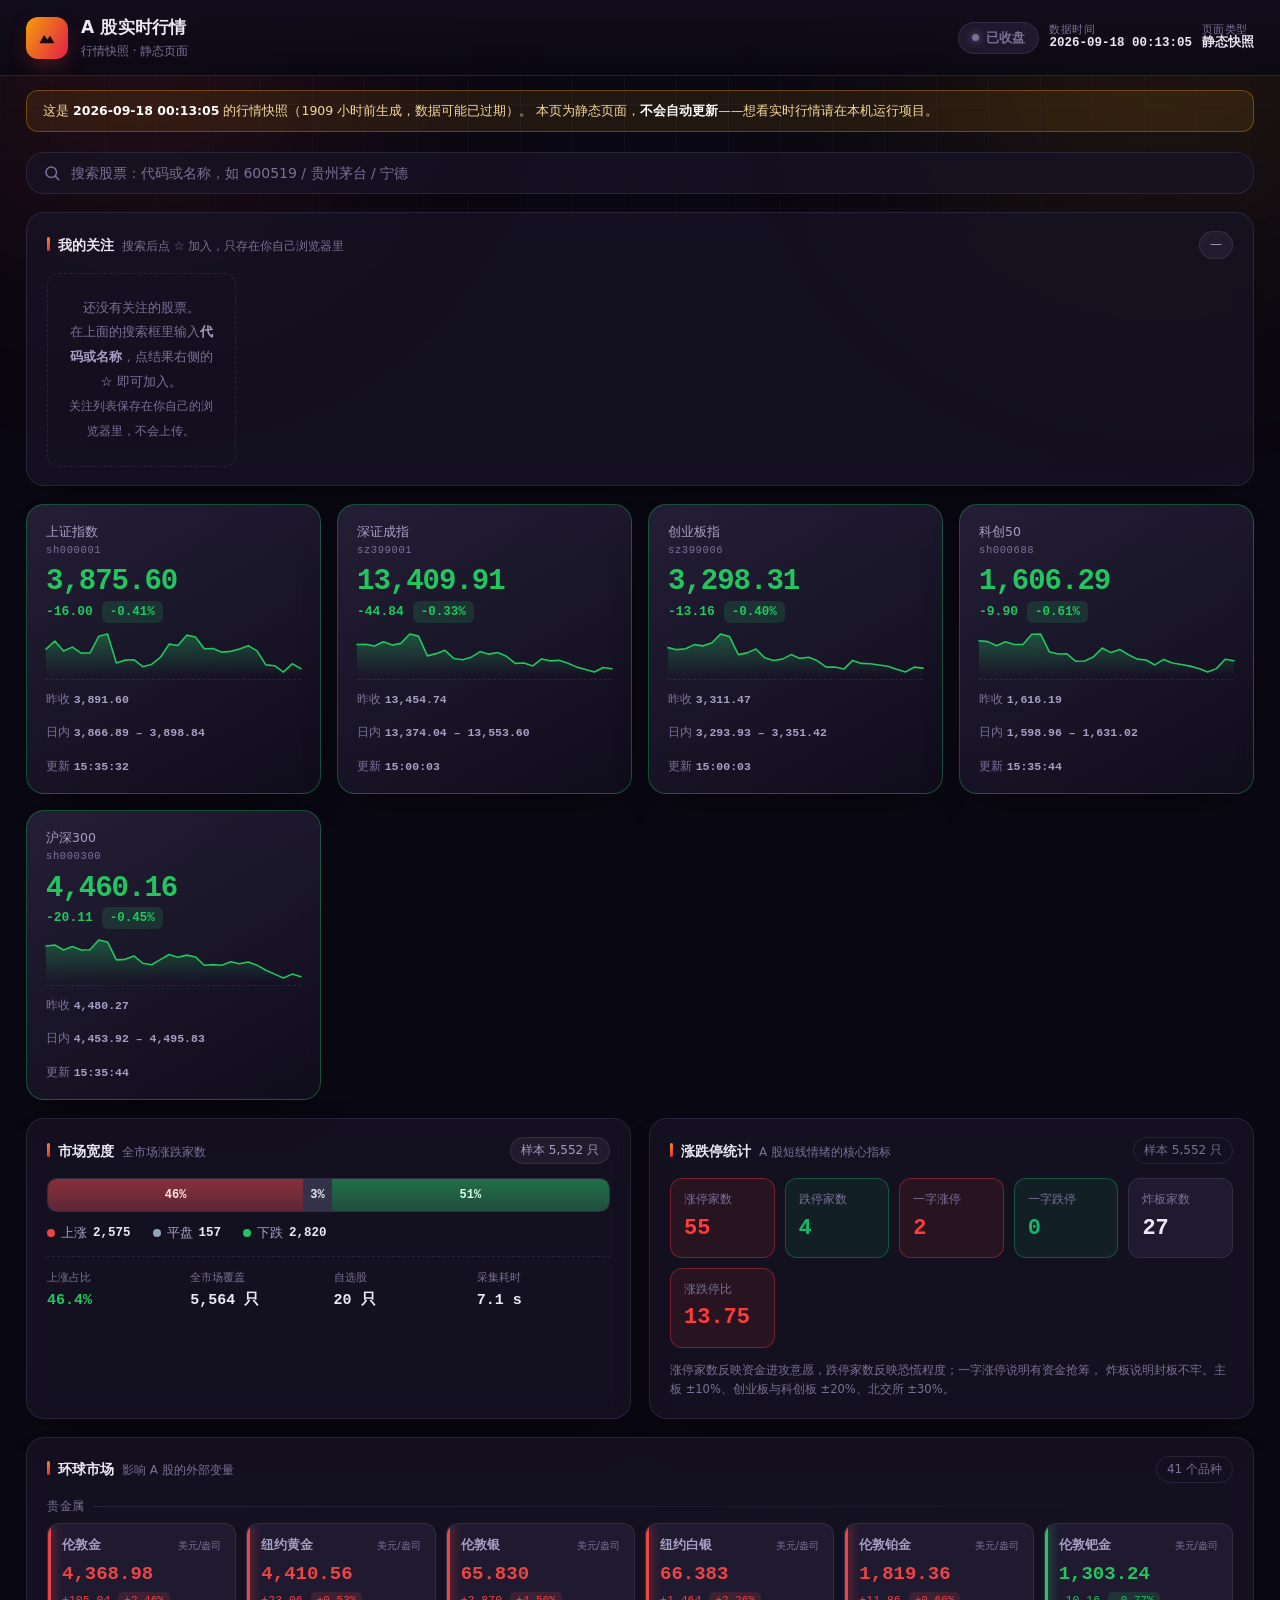
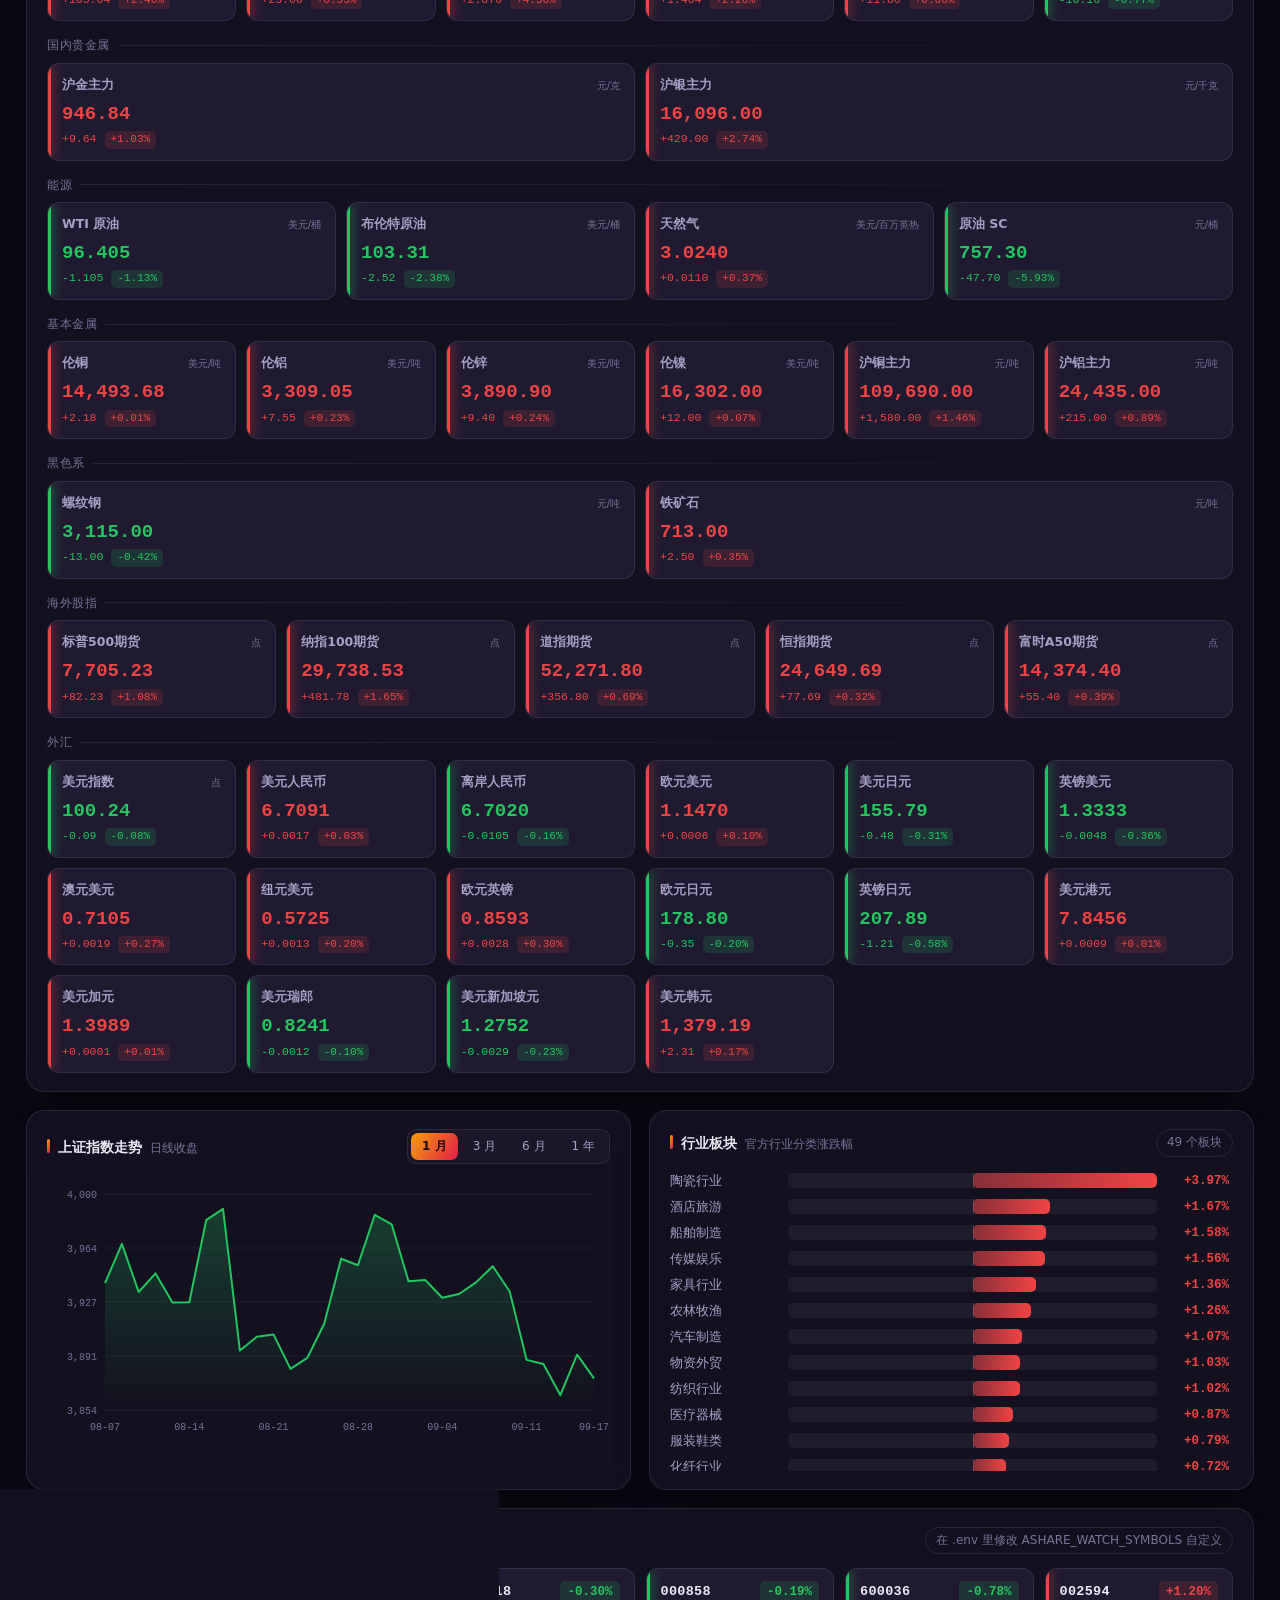
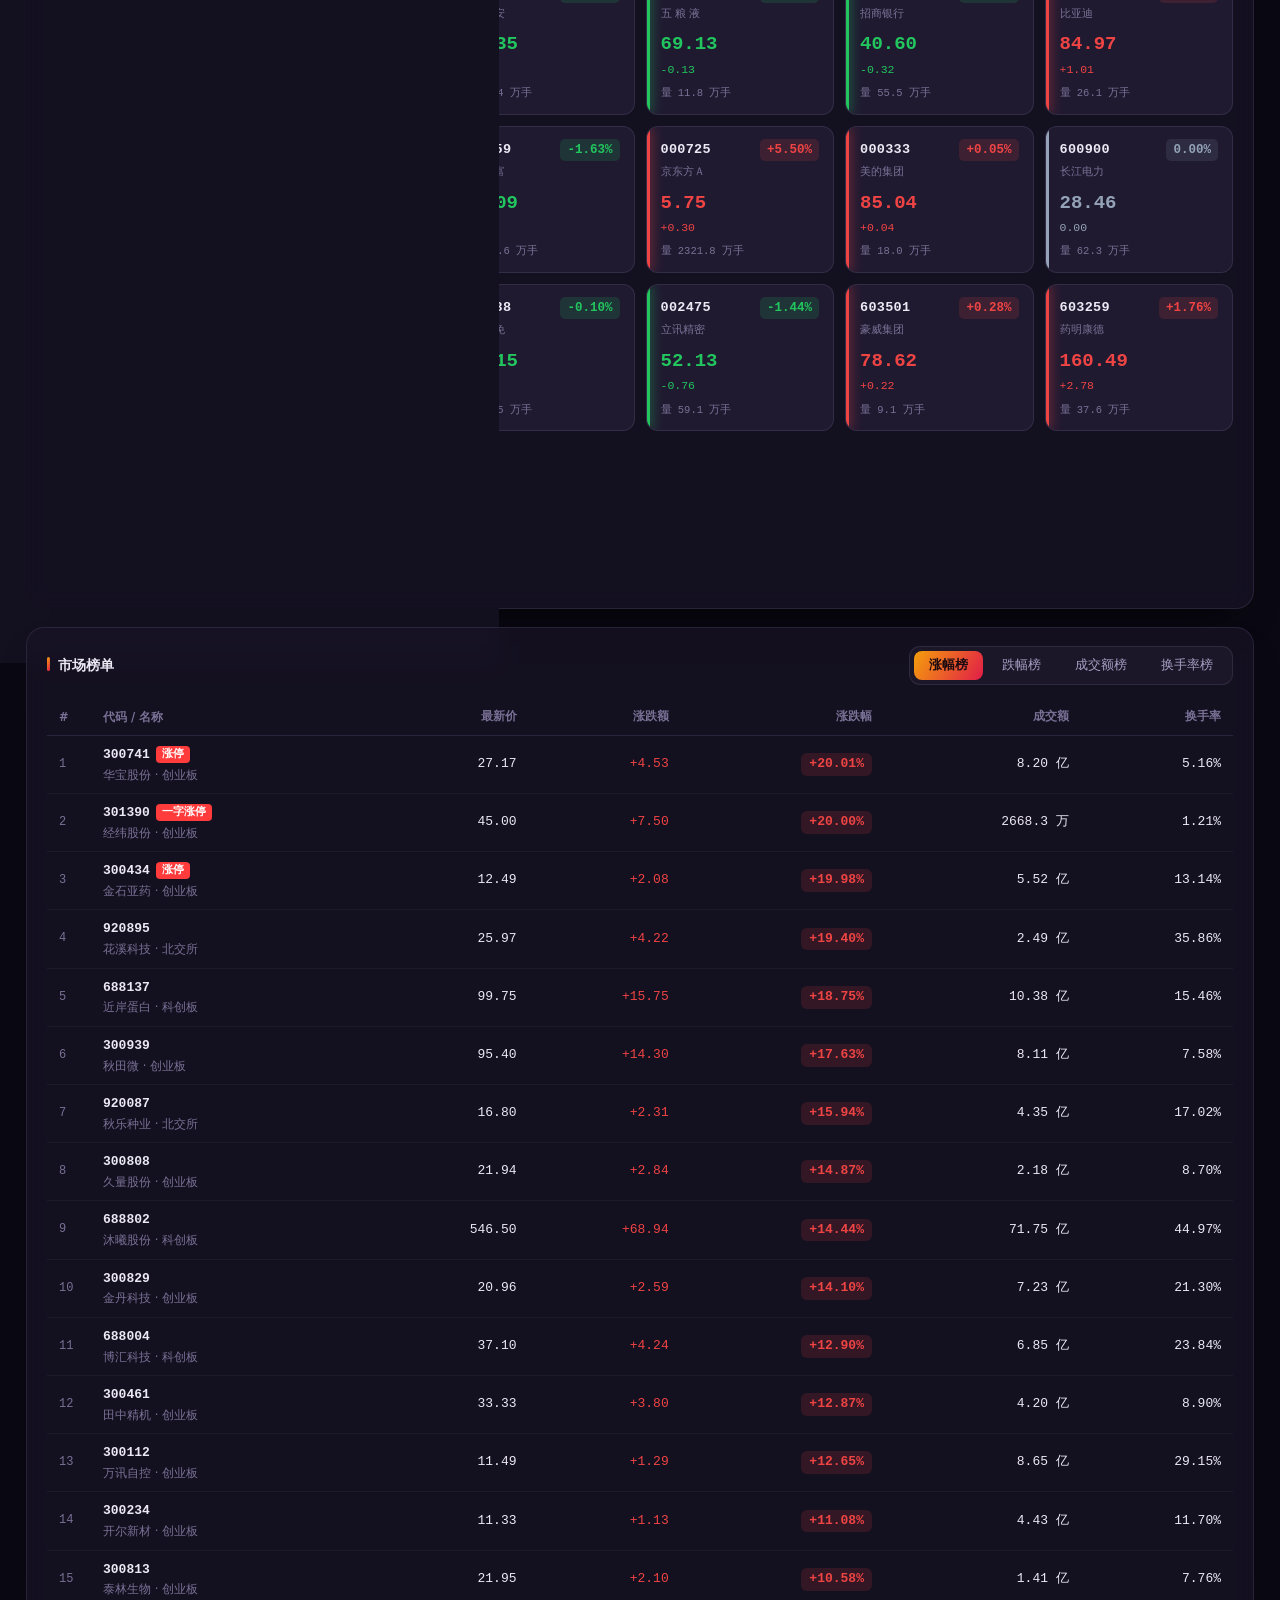
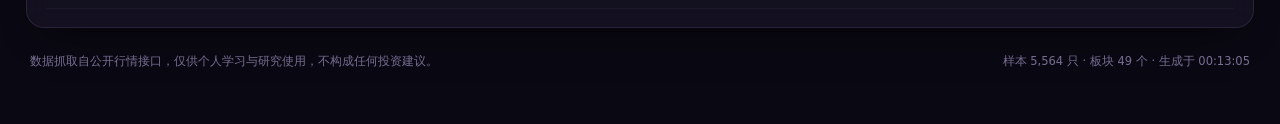
==== commit 131180eb: "feat: 关注板块 + 环球市场扩到 41 个品种 - 新增「我的关注」：搜索结果点星标加入，独立面板看实时行情，支持单只移除与两步确认清空；列表存在浏览器本地，静态分享页同样可用 - 关注行情走 " ====
--- a/docs/index.html
+++ b/docs/index.html
@@ -3,7 +3,7 @@
 <head>
 <meta charset="utf-8" />
 <meta name="viewport" content="width=device-width, initial-scale=1" />
-<title>A 股行情快照 · 2026-09-17T23:44:09+08:00</title>
+<title>A 股行情快照 · 2026-09-18T00:13:05+08:00</title>
 <style>
 /* ==========================================================================
    A 股实时行情 · 设计系统
@@ -388,7 +388,7 @@
 .search-more { padding: 8px 12px; color: var(--muted); font-size: 11.5px; text-align: center; }
 .search-row {
   display: grid;
-  grid-template-columns: 62px minmax(0, 1fr) 84px 74px 104px;
+  grid-template-columns: 62px minmax(0, 1fr) 84px 74px 104px 30px;
   align-items: center; gap: 10px;
   padding: 9px 12px; border-radius: var(--r-md);
   cursor: default;
@@ -410,11 +410,53 @@
   text-align: right; font-variant-numeric: tabular-nums;
 }
 .search-row .sr-meta { color: var(--muted); font-size: 11.5px; }
+.star-btn {
+  width: 28px; height: 28px; padding: 0;
+  display: grid; place-items: center;
+  border-radius: 8px; border: 1px solid transparent;
+  background: transparent; color: var(--muted);
+  font-size: 16px; line-height: 1; cursor: pointer;
+}
+.star-btn:hover { color: var(--accent); border-color: var(--border-hi); transform: none; }
+.star-btn.on { color: var(--accent); }
 @media (max-width: 760px) {
-  /* 手机上挤不下五列，把成交额那一列收起来 */
-  .search-row { grid-template-columns: 58px minmax(0, 1fr) 76px 68px; gap: 8px; }
+  /* 手机上挤不下六列，把成交额那一列收起来 */
+  .search-row { grid-template-columns: 58px minmax(0, 1fr) 76px 68px 28px; gap: 8px; }
   .search-row .sr-meta { display: none; }
 }
+
+/* ------------------------------------------------------------ 我的关注 */
+.follow-actions { display: flex; align-items: center; gap: 8px; }
+/* 二次确认态：按钮自己变色，不用浏览器原生 confirm 弹窗 */
+.follow-actions .ghost-btn.armed {
+  color: var(--limit-up); border-color: var(--limit-up);
+  box-shadow: 0 0 0 3px rgba(255, 59, 59, .14);
+}
+.follow-actions .chip.warn {
+  color: var(--accent); border-color: var(--accent);
+  background: rgba(245, 158, 11, .12);
+}
+.follow-empty {
+  padding: 22px 16px; text-align: center;
+  border: 1px dashed var(--border); border-radius: var(--r-md);
+  color: var(--muted); font-size: 13px; line-height: 1.9;
+}
+.follow-empty b { color: var(--text-2); }
+.watch-card .remove-btn {
+  position: absolute; top: 8px; right: 8px;
+  width: 22px; height: 22px; padding: 0;
+  display: grid; place-items: center;
+  border-radius: 50%; border: 1px solid var(--border);
+  background: var(--panel-solid); color: var(--muted);
+  font-size: 13px; line-height: 1; cursor: pointer;
+  opacity: 0; transition: opacity .15s ease, color .15s ease;
+}
+.watch-card:hover .remove-btn { opacity: 1; }
+.watch-card .remove-btn:hover { color: var(--down); border-color: var(--down); transform: none; }
+/* 还没拿到行情的占位卡片：虚线边表示「在加载」，别让用户以为数据坏了 */
+.watch-card.pending { border-style: dashed; }
+.watch-card.pending .nm,
+.watch-card.pending .px { color: var(--muted); font-weight: 500; }
 
 .macro-groups { display: grid; gap: 15px; }
 .macro-group { display: grid; gap: 8px; }
@@ -640,6 +682,18 @@
       <button id="search-clear" class="search-clear" hidden aria-label="清空">×</button>
     </div>
     <div id="search-results" class="search-results" hidden></div>
+  </section>
+
+  <!-- 我的关注：手动加的，存在浏览器本地（所以静态分享页也能用） -->
+  <section class="panel" id="follow-panel">
+    <div class="panel-head">
+      <h3>我的关注 <span class="sub">搜索后点 ☆ 加入，只存在你自己浏览器里</span></h3>
+      <div class="follow-actions">
+        <span class="chip" id="follow-count">—</span>
+        <button id="follow-clear" class="ghost-btn" hidden>全部清空</button>
+      </div>
+    </div>
+    <div id="follow-list" class="watch-grid"></div>
   </section>
 
   <!-- 指数主卡 -->
@@ -752,7 +806,7 @@
   </footer>
 </main>
 
-<script>window.__SNAPSHOT__ = {"fetched_at":"2026-09-17T23:44:09+08:00","generated_ms":5237.6,"market":{"status":"已收盘","is_open":false,"session":"","trade_date":"2026-09-17 15:35:32","note":""},"indexes":[{"code":"000001","sina":"sh000001","name":"上证指数","price":3875.6044,"change":-15.9961,"change_pct":-0.411,"open":3876.9983,"prev_close":3891.6005,"high":3898.8356,"low":3866.8921,"volume":452886464.0,"amount":868773066850.0,"turnover":null,"pe":null,"pb":null,"market_cap":null,"float_cap":null,"board":"主板","is_st":false,"limit_status":"","timestamp":"2026-09-17 15:35:32","history":[3940.037,3966.594,3934.093,3946.675,3926.965,3927.176,3982.654,3990.304,3894.422,3903.721,3905.203,3882.008,3889.445,3912.524,3956.571,3952.179,3986.298,3979.888,3941.386,3942.088,3930.116,3932.699,3940.551,3951.507,3934.404,3888.111,3885.333,3864.279,3891.601,3875.604],"direction":"down","is_suspended":false},{"code":"399001","sina":"sz399001","name":"深证成指","price":13409.908,"change":-44.835,"change_pct":-0.3332,"open":13409.883,"prev_close":13454.743,"high":13553.595,"low":13374.04,"volume":55825688031.0,"amount":954361203597.09,"turnover":null,"pe":null,"pb":null,"market_cap":null,"float_cap":null,"board":"其他","is_st":false,"limit_status":"","timestamp":"2026-09-17 15:00:03","history":[14311.008,14316.961,14259.44,14414.427,14289.442,14354.306,14704.274,14622.495,13890.152,13972.78,14094.168,13794.289,13745.869,13841.327,14048.876,13953.065,14014.997,13872.377,13611.547,13625.122,13516.969,13774.915,13703.208,13723.322,13617.67,13471.257,13384.568,13287.974,13454.743,13409.908],"direction":"down","is_suspended":false},{"code":"399006","sina":"sz399006","name":"创业板指","price":3298.31,"change":-13.164,"change_pct":-0.3975,"open":3297.31,"prev_close":3311.474,"high":3351.421,"low":3293.933,"volume":14522025674.0,"amount":443225376249.4,"turnover":null,"pe":null,"pb":null,"market_cap":null,"float_cap":null,"board":"其他","is_st":false,"limit_status":"","timestamp":"2026-09-17 15:00:03","history":[3563.116,3537.214,3549.164,3602.083,3586.043,3626.296,3740.157,3705.564,3473.493,3495.589,3545.577,3431.885,3397.515,3414.883,3473.355,3424.401,3438.681,3393.43,3312.243,3312.541,3286.546,3398.681,3359.716,3354.969,3338.422,3322.039,3285.583,3247.918,3311.474,3298.31],"direction":"down","is_suspended":false},{"code":"000688","sina":"sh000688","name":"科创50","price":1606.2869,"change":-9.8987,"change_pct":-0.6125,"open":1607.8472,"prev_close":1616.1856,"high":1631.0217,"low":1598.9586,"volume":6555793.0,"amount":85437721850.0,"turnover":null,"pe":null,"pb":null,"market_cap":null,"float_cap":null,"board":"主板","is_st":false,"limit_status":"","timestamp":"2026-09-17 15:35:44","history":[1744.024,1737.774,1709.503,1736.991,1717.748,1717.679,1788.85,1790.874,1667.516,1652.972,1653.555,1602.337,1604.593,1632.02,1693.48,1662.149,1684.387,1647.535,1617.597,1611.165,1577.361,1615.531,1590.995,1580.059,1569.218,1553.394,1528.266,1551.958,1616.186,1606.287],"direction":"down","is_suspended":false},{"code":"000300","sina":"sh000300","name":"沪深300","price":4460.1557,"change":-20.1126,"change_pct":-0.4489,"open":4463.6206,"prev_close":4480.2683,"high":4495.8348,"low":4453.9186,"volume":170025642.0,"amount":448339162423.0,"turnover":null,"pe":null,"pb":null,"market_cap":null,"float_cap":null,"board":"主板","is_st":false,"limit_status":"","timestamp":"2026-09-17 15:35:44","history":[4694.437,4702.025,4663.789,4690.917,4663.951,4665.881,4741.098,4725.813,4588.696,4592.75,4618.895,4563.127,4552.033,4590.794,4630.277,4609.176,4625.086,4611.439,4547.956,4552.578,4548.05,4575.025,4558.737,4572.6,4548.39,4510.155,4480.082,4450.04,4480.268,4460.156],"direction":"down","is_suspended":false}],"watchlist":[{"code":"600519","sina":"sh600519","name":"贵州茅台","price":1266.98,"change":8.98,"change_pct":0.7138,"open":1257.98,"prev_close":1258.0,"high":1267.6,"low":1254.0,"volume":1755380.0,"amount":2217338283.0,"turnover":null,"pe":null,"pb":null,"market_cap":null,"float_cap":null,"board":"主板","is_st":false,"limit_status":"","timestamp":"2026-09-17 15:34:58","history":[],"direction":"up","is_suspended":false},{"code":"300750","sina":"sz300750","name":"宁德时代","price":304.3,"change":-1.18,"change_pct":-0.3863,"open":306.0,"prev_close":305.48,"high":308.66,"low":302.7,"volume":34489561.0,"amount":10542488908.29,"turnover":null,"pe":null,"pb":null,"market_cap":null,"float_cap":null,"board":"创业板","is_st":false,"limit_status":"","timestamp":"2026-09-17 15:35:45","history":[],"direction":"down","is_suspended":false},{"code":"601318","sina":"sh601318","name":"中国平安","price":53.35,"change":-0.16,"change_pct":-0.299,"open":53.4,"prev_close":53.51,"high":53.7,"low":53.16,"volume":39356372.0,"amount":2099595280.0,"turnover":null,"pe":null,"pb":null,"market_cap":null,"float_cap":null,"board":"主板","is_st":false,"limit_status":"","timestamp":"2026-09-17 15:34:58","history":[],"direction":"down","is_suspended":false},{"code":"000858","sina":"sz000858","name":"五 粮 液","price":69.13,"change":-0.13,"change_pct":-0.1877,"open":69.01,"prev_close":69.26,"high":69.27,"low":68.87,"volume":11786561.0,"amount":813663136.31,"turnover":null,"pe":null,"pb":null,"market_cap":null,"float_cap":null,"board":"主板","is_st":false,"limit_status":"","timestamp":"2026-09-17 15:36:00","history":[],"direction":"down","is_suspended":false},{"code":"600036","sina":"sh600036","name":"招商银行","price":40.6,"change":-0.32,"change_pct":-0.782,"open":40.9,"prev_close":40.92,"high":40.95,"low":40.45,"volume":55479839.0,"amount":2254684284.0,"turnover":null,"pe":null,"pb":null,"market_cap":null,"float_cap":null,"board":"主板","is_st":false,"limit_status":"","timestamp":"2026-09-17 15:34:58","history":[],"direction":"down","is_suspended":false},{"code":"002594","sina":"sz002594","name":"比亚迪","price":84.97,"change":1.01,"change_pct":1.203,"open":83.8,"prev_close":83.96,"high":85.56,"low":83.11,"volume":26147894.0,"amount":2200169059.39,"turnover":null,"pe":null,"pb":null,"market_cap":null,"float_cap":null,"board":"主板","is_st":false,"limit_status":"","timestamp":"2026-09-17 15:36:00","history":[],"direction":"up","is_suspended":false},{"code":"688981","sina":"sh688981","name":"中芯国际","price":118.62,"change":-2.28,"change_pct":-1.8859,"open":119.5,"prev_close":120.9,"high":120.77,"low":117.9,"volume":24508600.0,"amount":2919376395.0,"turnover":null,"pe":null,"pb":null,"market_cap":null,"float_cap":null,"board":"科创板","is_st":false,"limit_status":"","timestamp":"2026-09-17 15:34:58","history":[],"direction":"down","is_suspended":false},{"code":"601012","sina":"sh601012","name":"隆基绿能","price":10.99,"change":-0.01,"change_pct":-0.0909,"open":10.93,"prev_close":11.0,"high":11.03,"low":10.89,"volume":52170530.0,"amount":571881494.0,"turnover":null,"pe":null,"pb":null,"market_cap":null,"float_cap":null,"board":"主板","is_st":false,"limit_status":"","timestamp":"2026-09-17 15:34:58","history":[],"direction":"down","is_suspended":false},{"code":"300059","sina":"sz300059","name":"东方财富","price":18.09,"change":-0.3,"change_pct":-1.6313,"open":18.27,"prev_close":18.39,"high":18.38,"low":18.07,"volume":131570774.0,"amount":2390829789.21,"turnover":null,"pe":null,"pb":null,"market_cap":null,"float_cap":null,"board":"创业板","is_st":false,"limit_status":"","timestamp":"2026-09-17 15:35:00","history":[],"direction":"down","is_suspended":false},{"code":"000725","sina":"sz000725","name":"京东方Ａ","price":5.75,"change":0.3,"change_pct":5.5046,"open":5.42,"prev_close":5.45,"high":5.81,"low":5.42,"volume":2321829628.0,"amount":13293783304.98,"turnover":null,"pe":null,"pb":null,"market_cap":null,"float_cap":null,"board":"主板","is_st":false,"limit_status":"","timestamp":"2026-09-17 15:35:45","history":[],"direction":"up","is_suspended":false},{"code":"000333","sina":"sz000333","name":"美的集团","price":85.04,"change":0.04,"change_pct":0.0471,"open":85.25,"prev_close":85.0,"high":85.28,"low":84.16,"volume":18013445.0,"amount":1527387390.43,"turnover":null,"pe":null,"pb":null,"market_cap":null,"float_cap":null,"board":"主板","is_st":false,"limit_status":"","timestamp":"2026-09-17 15:35:30","history":[],"direction":"up","is_suspended":false},{"code":"600900","sina":"sh600900","name":"长江电力","price":28.46,"change":0.0,"change_pct":0.0,"open":28.44,"prev_close":28.46,"high":28.56,"low":28.11,"volume":62337410.0,"amount":1768595625.0,"turnover":null,"pe":null,"pb":null,"market_cap":null,"float_cap":null,"board":"主板","is_st":false,"limit_status":"","timestamp":"2026-09-17 15:34:58","history":[],"direction":"flat","is_suspended":false},{"code":"600276","sina":"sh600276","name":"恒瑞医药","price":43.23,"change":-0.29,"change_pct":-0.6664,"open":43.33,"prev_close":43.52,"high":43.68,"low":43.1,"volume":35252364.0,"amount":1528878279.0,"turnover":null,"pe":null,"pb":null,"market_cap":null,"float_cap":null,"board":"主板","is_st":false,"limit_status":"","timestamp":"2026-09-17 15:34:58","history":[],"direction":"down","is_suspended":false},{"code":"601899","sina":"sh601899","name":"紫金矿业","price":30.9,"change":-1.27,"change_pct":-3.9478,"open":31.8,"prev_close":32.17,"high":32.0,"low":30.51,"volume":307590534.0,"amount":9523260775.0,"turnover":null,"pe":null,"pb":null,"market_cap":null,"float_cap":null,"board":"主板","is_st":false,"limit_status":"","timestamp":"2026-09-17 15:34:58","history":[],"direction":"down","is_suspended":false},{"code":"601888","sina":"sh601888","name":"中国中免","price":51.15,"change":-0.05,"change_pct":-0.0977,"open":50.9,"prev_close":51.2,"high":51.33,"low":50.82,"volume":10469159.0,"amount":535033838.0,"turnover":null,"pe":null,"pb":null,"market_cap":null,"float_cap":null,"board":"主板","is_st":false,"limit_status":"","timestamp":"2026-09-17 15:34:58","history":[],"direction":"down","is_suspended":false},{"code":"002475","sina":"sz002475","name":"立讯精密","price":52.13,"change":-0.76,"change_pct":-1.4369,"open":52.39,"prev_close":52.89,"high":53.06,"low":52.01,"volume":59050579.0,"amount":3094501917.26,"turnover":null,"pe":null,"pb":null,"market_cap":null,"float_cap":null,"board":"主板","is_st":false,"limit_status":"","timestamp":"2026-09-17 15:35:15","history":[],"direction":"down","is_suspended":false},{"code":"603501","sina":"sh603501","name":"豪威集团","price":78.62,"change":0.22,"change_pct":0.2806,"open":77.9,"prev_close":78.4,"high":79.15,"low":77.84,"volume":9081125.0,"amount":713830955.0,"turnover":null,"pe":null,"pb":null,"market_cap":null,"float_cap":null,"board":"主板","is_st":false,"limit_status":"","timestamp":"2026-09-17 15:34:58","history":[],"direction":"up","is_suspended":false},{"code":"603259","sina":"sh603259","name":"药明康德","price":160.49,"change":2.78,"change_pct":1.7627,"open":157.0,"prev_close":157.71,"high":162.46,"low":156.79,"volume":37631323.0,"amount":6043371663.0,"turnover":null,"pe":null,"pb":null,"market_cap":null,"float_cap":null,"board":"主板","is_st":false,"limit_status":"","timestamp":"2026-09-17 15:34:58","history":[],"direction":"up","is_suspended":false},{"code":"600309","sina":"sh600309","name":"万华化学","price":70.33,"change":-0.45,"change_pct":-0.6358,"open":70.0,"prev_close":70.78,"high":71.09,"low":69.88,"volume":19787322.0,"amount":1394348015.0,"turnover":null,"pe":null,"pb":null,"market_cap":null,"float_cap":null,"board":"主板","is_st":false,"limit_status":"","timestamp":"2026-09-17 15:34:58","history":[],"direction":"down","is_suspended":false},{"code":"600030","sina":"sh600030","name":"中信证券","price":26.16,"change":-0.29,"change_pct":-1.0964,"open":26.28,"prev_close":26.45,"high":26.45,"low":26.11,"volume":74702896.0,"amount":1962124146.0,"turnover":null,"pe":null,"pb":null,"market_cap":null,"float_cap":null,"board":"主板","is_st":false,"limit_status":"","timestamp":"2026-09-17 15:34:58","history":[],"direction":"down","is_suspended":false}],"gainers":[{"code":"300741","sina":"sz300741","name":"华宝股份","price":27.17,"change":4.53,"change_pct":20.009,"open":23.2,"prev_close":22.64,"high":27.17,"low":22.08,"volume":31779627.0,"amount":820267736.0,"turnover":5.16006,"pe":194.071,"pb":2.454,"market_cap":16733459600.0,"float_cap":16733382165.5,"board":"创业板","is_st":false,"limit_status":"涨停","timestamp":"15:35:00","history":[],"direction":"up","is_suspended":false},{"code":"301390","sina":"sz301390","name":"经纬股份","price":45.0,"change":7.5,"change_pct":20.0,"open":45.0,"prev_close":37.5,"high":45.0,"low":45.0,"volume":592947.0,"amount":26682615.0,"turnover":1.20871,"pe":512.528,"pb":2.932,"market_cap":2700000000.0,"float_cap":2207528100.0,"board":"创业板","is_st":false,"limit_status":"一字涨停","timestamp":"15:35:30","history":[],"direction":"up","is_suspended":false},{"code":"300434","sina":"sz300434","name":"金石亚药","price":12.49,"change":2.08,"change_pct":19.981,"open":10.53,"prev_close":10.41,"high":12.49,"low":10.45,"volume":45118582.0,"amount":552381526.0,"turnover":13.14019,"pe":37.848,"pb":1.919,"market_cap":5017780961.28,"float_cap":4288606817.64,"board":"创业板","is_st":false,"limit_status":"涨停","timestamp":"15:35:00","history":[],"direction":"up","is_suspended":false},{"code":"920895","sina":"bj920895","name":"花溪科技","price":25.97,"change":4.22,"change_pct":19.402,"open":22.13,"prev_close":21.75,"high":27.55,"low":21.3,"volume":10303732.0,"amount":248575993.0,"turnover":35.85541,"pe":-355.267,"pb":7.571,"market_cap":1467928280.0,"float_cap":746297293.0000001,"board":"北交所","is_st":false,"limit_status":"","timestamp":"15:30:01","history":[],"direction":"up","is_suspended":false},{"code":"688137","sina":"sh688137","name":"近岸蛋白","price":99.75,"change":15.75,"change_pct":18.75,"open":85.91,"prev_close":84.0,"high":100.8,"low":85.26,"volume":10809886.0,"amount":1038206128.0,"turnover":15.46093,"pe":-89.865,"pb":3.49,"market_cap":6974265936.75,"float_cap":6974265936.75,"board":"科创板","is_st":false,"limit_status":"","timestamp":"15:34:58","history":[],"direction":"up","is_suspended":false},{"code":"300939","sina":"sz300939","name":"秋田微","price":95.4,"change":14.3,"change_pct":17.633,"open":80.22,"prev_close":81.1,"high":96.9,"low":80.1,"volume":9095612.0,"amount":811344266.0,"turnover":7.57968,"pe":142.388,"pb":7.911,"market_cap":11448000000.0,"float_cap":11448000000.0,"board":"创业板","is_st":false,"limit_status":"","timestamp":"15:35:00","history":[],"direction":"up","is_suspended":false},{"code":"920087","sina":"bj920087","name":"秋乐种业","price":16.8,"change":2.31,"change_pct":15.942,"open":14.6,"prev_close":14.49,"high":16.8,"low":14.01,"volume":27916807.0,"amount":435033234.0,"turnover":17.01766,"pe":210.0,"pb":5.266,"market_cap":2775360000.0,"float_cap":2755974900.0,"board":"北交所","is_st":false,"limit_status":"","timestamp":"15:30:01","history":[],"direction":"up","is_suspended":false},{"code":"300808","sina":"sz300808","name":"久量股份","price":21.94,"change":2.84,"change_pct":14.869,"open":18.92,"prev_close":19.1,"high":22.6,"low":18.8,"volume":10339621.0,"amount":217543821.0,"turnover":8.6961,"pe":-57.359,"pb":3.779,"market_cap":3510400000.0,"float_cap":2608656741.3199997,"board":"创业板","is_st":false,"limit_status":"","timestamp":"15:35:15","history":[],"direction":"up","is_suspended":false},{"code":"688802","sina":"sh688802","name":"沐曦股份","price":546.5,"change":68.94,"change_pct":14.436,"open":460.0,"prev_close":477.56,"high":547.0,"low":451.1,"volume":14612920.0,"amount":7175028567.0,"turnover":44.97033,"pe":-223.975,"pb":15.764,"market_cap":218654650000.0,"float_cap":17758288516.5,"board":"科创板","is_st":false,"limit_status":"","timestamp":"15:34:58","history":[],"direction":"up","is_suspended":false},{"code":"300829","sina":"sz300829","name":"金丹科技","price":20.96,"change":2.59,"change_pct":14.099,"open":18.36,"prev_close":18.37,"high":21.28,"low":18.29,"volume":35814890.0,"amount":722742004.0,"turnover":21.30167,"pe":38.109,"pb":1.952,"market_cap":4763686242.72,"float_cap":3524043177.76,"board":"创业板","is_st":false,"limit_status":"","timestamp":"15:35:30","history":[],"direction":"up","is_suspended":false},{"code":"688004","sina":"sh688004","name":"博汇科技","price":37.1,"change":4.24,"change_pct":12.903,"open":34.29,"prev_close":32.86,"high":37.49,"low":33.4,"volume":19091159.0,"amount":685095636.0,"turnover":23.83773,"pe":-127.931,"pb":5.295,"market_cap":2971264800.0,"float_cap":2971264800.0,"board":"科创板","is_st":false,"limit_status":"","timestamp":"15:34:58","history":[],"direction":"up","is_suspended":false},{"code":"300461","sina":"sz300461","name":"田中精机","price":33.33,"change":3.8,"change_pct":12.868,"open":29.6,"prev_close":29.53,"high":33.63,"low":29.15,"volume":12886082.0,"amount":419866504.0,"turnover":8.90469,"pe":333.3,"pb":9.355,"market_cap":5250764604.360001,"float_cap":4823226195.81,"board":"创业板","is_st":false,"limit_status":"","timestamp":"15:35:45","history":[],"direction":"up","is_suspended":false},{"code":"300112","sina":"sz300112","name":"万讯自控","price":11.49,"change":1.29,"change_pct":12.647,"open":10.26,"prev_close":10.2,"high":12.12,"low":10.25,"volume":78614268.0,"amount":865168987.0,"turnover":29.14607,"pe":-47.875,"pb":3.957,"market_cap":3677785497.3,"float_cap":3099141525.39,"board":"创业板","is_st":false,"limit_status":"","timestamp":"15:35:45","history":[],"direction":"up","is_suspended":false},{"code":"300234","sina":"sz300234","name":"开尔新材","price":11.33,"change":1.13,"change_pct":11.078,"open":10.2,"prev_close":10.2,"high":11.55,"low":10.17,"volume":40255659.0,"amount":442976218.0,"turnover":11.70267,"pe":-566.5,"pb":5.07,"market_cap":5700928449.7,"float_cap":3897373208.52,"board":"创业板","is_st":false,"limit_status":"","timestamp":"15:35:00","history":[],"direction":"up","is_suspended":false},{"code":"300813","sina":"sz300813","name":"泰林生物","price":21.95,"change":2.1,"change_pct":10.579,"open":19.88,"prev_close":19.85,"high":22.38,"low":19.82,"volume":6602419.0,"amount":141492576.0,"turnover":7.75605,"pe":156.786,"pb":3.364,"market_cap":2660322857.0499997,"float_cap":1868517302.35,"board":"创业板","is_st":false,"limit_status":"","timestamp":"15:35:30","history":[],"direction":"up","is_suspended":false}],"losers":[{"code":"688333","sina":"sh688333","name":"铂力特","price":103.6,"change":-14.18,"change_pct":-12.039,"open":117.5,"prev_close":117.78,"high":118.53,"low":101.0,"volume":24339779.0,"amount":2615078660.0,"turnover":8.8727,"pe":137.455,"pb":5.42,"market_cap":28419777226.399998,"float_cap":28419777226.399998,"board":"科创板","is_st":false,"limit_status":"","timestamp":"15:34:58","history":[],"direction":"down","is_suspended":false},{"code":"300027","sina":"sz300027","name":"ST华谊","price":1.79,"change":-0.2,"change_pct":-10.05,"open":1.97,"prev_close":1.99,"high":1.97,"low":1.76,"volume":198338191.0,"amount":364104446.0,"turnover":7.72854,"pe":-14.917,"pb":-84.834,"market_cap":4966365595.01,"float_cap":4593689581.91,"board":"创业板","is_st":true,"limit_status":"","timestamp":"15:35:45","history":[],"direction":"down","is_suspended":false},{"code":"002163","sina":"sz002163","name":"海南发展","price":7.86,"change":-0.87,"change_pct":-9.966,"open":8.74,"prev_close":8.73,"high":8.74,"low":7.86,"volume":78241522.0,"amount":628456719.0,"turnover":9.737,"pe":-14.036,"pb":12.492,"market_cap":6641368834.620001,"float_cap":6315894157.5,"board":"主板","is_st":false,"limit_status":"跌停","timestamp":"15:36:00","history":[],"direction":"down","is_suspended":false},{"code":"000056","sina":"sz000056","name":"*ST皇庭","price":2.54,"change":-0.28,"change_pct":-9.929,"open":2.8,"prev_close":2.82,"high":2.89,"low":2.54,"volume":67114719.0,"amount":176857163.0,"turnover":7.42639,"pe":-1.109,"pb":-1.135,"market_cap":3003621678.8,"float_cap":2295482348.3199997,"board":"主板","is_st":true,"limit_status":"跌停","timestamp":"15:35:30","history":[],"direction":"down","is_suspended":false},{"code":"603186","sina":"sh603186","name":"华正新材","price":230.0,"change":-23.99,"change_pct":-9.445,"open":250.0,"prev_close":253.99,"high":253.0,"low":230.0,"volume":24712051.0,"amount":5935779870.0,"turnover":15.76119,"pe":117.949,"pb":14.639,"market_cap":36061819140.0,"float_cap":36061819140.0,"board":"主板","is_st":false,"limit_status":"","timestamp":"15:34:58","history":[],"direction":"down","is_suspended":false},{"code":"000978","sina":"sz000978","name":"桂林旅游","price":7.97,"change":-0.82,"change_pct":-9.329,"open":8.17,"prev_close":8.79,"high":8.66,"low":7.91,"volume":164979714.0,"amount":1340238529.0,"turnover":35.24292,"pe":337.712,"pb":3.459,"market_cap":3730996100.0,"float_cap":3730928857.11,"board":"主板","is_st":false,"limit_status":"","timestamp":"15:35:30","history":[],"direction":"down","is_suspended":false},{"code":"300419","sina":"sz300419","name":"ST浩丰","price":7.55,"change":-0.74,"change_pct":-8.926,"open":8.18,"prev_close":8.29,"high":8.2,"low":7.06,"volume":21979544.0,"amount":164550115.0,"turnover":5.9767,"pe":-26.519,"pb":8.697,"market_cap":2776540963.5,"float_cap":2776540963.5,"board":"创业板","is_st":true,"limit_status":"","timestamp":"15:35:30","history":[],"direction":"down","is_suspended":false},{"code":"002912","sina":"sz002912","name":"中新赛克","price":23.4,"change":-2.21,"change_pct":-8.629,"open":23.38,"prev_close":25.61,"high":24.28,"low":23.05,"volume":30602078.0,"amount":720783596.0,"turnover":18.86422,"pe":57.073,"pb":2.631,"market_cap":3995596800.0,"float_cap":3796014362.4,"board":"主板","is_st":false,"limit_status":"","timestamp":"15:36:00","history":[],"direction":"down","is_suspended":false},{"code":"002997","sina":"sz002997","name":"瑞鹄模具","price":26.67,"change":-2.47,"change_pct":-8.476,"open":27.4,"prev_close":29.14,"high":27.53,"low":26.61,"volume":8768565.0,"amount":236355249.0,"turnover":4.18905,"pe":14.262,"pb":2.106,"market_cap":5582599737.75,"float_cap":5582599737.75,"board":"主板","is_st":false,"limit_status":"","timestamp":"15:35:15","history":[],"direction":"down","is_suspended":false},{"code":"688519","sina":"sh688519","name":"南亚新材","price":317.37,"change":-29.23,"change_pct":-8.433,"open":344.0,"prev_close":346.6,"high":345.88,"low":316.3,"volume":8767248.0,"amount":2867042789.0,"turnover":3.72788,"pe":296.607,"pb":22.799,"market_cap":74639216877.54,"float_cap":74639216877.54,"board":"科创板","is_st":false,"limit_status":"","timestamp":"15:34:58","history":[],"direction":"down","is_suspended":false},{"code":"002790","sina":"sz002790","name":"瑞尔特","price":6.47,"change":-0.59,"change_pct":-8.357,"open":6.6,"prev_close":7.06,"high":6.75,"low":6.36,"volume":52524556.0,"amount":341801723.0,"turnover":20.1477,"pe":161.75,"pb":1.32,"market_cap":2703633780.9999995,"float_cap":1686712825.0,"board":"主板","is_st":false,"limit_status":"","timestamp":"15:35:15","history":[],"direction":"down","is_suspended":false},{"code":"002272","sina":"sz002272","name":"川润股份","price":16.28,"change":-1.47,"change_pct":-8.282,"open":18.18,"prev_close":17.75,"high":18.46,"low":16.11,"volume":52014883.0,"amount":877915869.0,"turnover":12.4161,"pe":-316.732,"pb":5.372,"market_cap":7893802444.0,"float_cap":6820192984.44,"board":"主板","is_st":false,"limit_status":"","timestamp":"15:35:15","history":[],"direction":"down","is_suspended":false},{"code":"002161","sina":"sz002161","name":"远 望 谷","price":6.59,"change":-0.58,"change_pct":-8.089,"open":7.1,"prev_close":7.17,"high":7.17,"low":6.55,"volume":83741985.0,"amount":565212214.0,"turnover":11.32246,"pe":316.827,"pb":3.35,"market_cap":4875001266.0,"float_cap":4874025616.5,"board":"主板","is_st":false,"limit_status":"","timestamp":"15:35:30","history":[],"direction":"down","is_suspended":false},{"code":"301251","sina":"sz301251","name":"威尔高","price":75.32,"change":-6.46,"change_pct":-7.899,"open":83.21,"prev_close":81.78,"high":84.5,"low":74.56,"volume":22903577.0,"amount":1758138653.0,"turnover":13.17561,"pe":150.64,"pb":9.178,"market_cap":14202646957.52,"float_cap":13093113611.2,"board":"创业板","is_st":false,"limit_status":"","timestamp":"15:35:15","history":[],"direction":"down","is_suspended":false},{"code":"603406","sina":"sh603406","name":"天富龙","price":27.65,"change":-2.36,"change_pct":-7.864,"open":29.74,"prev_close":30.01,"high":29.75,"low":27.65,"volume":4428959.0,"amount":125819831.0,"turnover":7.54253,"pe":23.432,"pb":2.344,"market_cap":11060276500.0,"float_cap":1623603271.85,"board":"主板","is_st":false,"limit_status":"","timestamp":"15:34:58","history":[],"direction":"down","is_suspended":false}],"most_active":[{"code":"300308","sina":"sz300308","name":"中际旭创","price":896.0,"change":-11.8,"change_pct":-1.3,"open":900.3,"prev_close":907.8,"high":927.83,"low":892.51,"volume":22787518.0,"amount":20684420946.0,"turnover":2.05305,"pe":91.429,"pb":26.478,"market_cap":1055407038336.0,"float_cap":994503554687.9999,"board":"创业板","is_st":false,"limit_status":"","timestamp":"15:35:15","history":[],"direction":"down","is_suspended":false},{"code":"600176","sina":"sh600176","name":"中国巨石","price":47.15,"change":-0.24,"change_pct":-0.506,"open":47.8,"prev_close":47.39,"high":51.68,"low":47.08,"volume":363062656.0,"amount":17814018655.0,"turnover":9.1415,"pe":57.409,"pb":5.693,"market_cap":188747896725.2,"float_cap":187260328370.19998,"board":"主板","is_st":false,"limit_status":"","timestamp":"15:34:58","history":[],"direction":"down","is_suspended":false},{"code":"600487","sina":"sh600487","name":"亨通光电","price":68.49,"change":3.09,"change_pct":4.725,"open":65.4,"prev_close":65.4,"high":69.7,"low":65.39,"volume":233828077.0,"amount":15891431479.0,"turnover":9.52982,"pe":62.264,"pb":5.011,"market_cap":168923205681.93,"float_cap":168050232141.93002,"board":"主板","is_st":false,"limit_status":"","timestamp":"15:34:58","history":[],"direction":"up","is_suspended":false},{"code":"300502","sina":"sz300502","name":"新易盛","price":424.34,"change":0.65,"change_pct":0.153,"open":421.0,"prev_close":423.69,"high":438.0,"low":420.14,"volume":35180254.0,"amount":15085989493.0,"turnover":2.80382,"pe":44.156,"pb":24.359,"market_cap":591842815697.84,"float_cap":532429475226.32,"board":"创业板","is_st":false,"limit_status":"","timestamp":"15:35:45","history":[],"direction":"up","is_suspended":false},{"code":"000725","sina":"sz000725","name":"京东方Ａ","price":5.75,"change":0.3,"change_pct":5.505,"open":5.42,"prev_close":5.45,"high":5.81,"low":5.42,"volume":2321829628.0,"amount":13293783305.0,"turnover":6.56494,"pe":35.938,"pb":1.6,"market_cap":213004886368.0,"float_cap":203361021172.75,"board":"主板","is_st":false,"limit_status":"","timestamp":"15:35:45","history":[],"direction":"up","is_suspended":false},{"code":"600183","sina":"sh600183","name":"生益科技","price":146.03,"change":-8.45,"change_pct":-5.47,"open":153.0,"prev_close":154.48,"high":157.27,"low":145.0,"volume":85045600.0,"amount":12791538670.0,"turnover":3.5263,"pe":105.058,"pb":19.172,"market_cap":354707405930.10004,"float_cap":352187685587.71,"board":"主板","is_st":false,"limit_status":"","timestamp":"15:34:58","history":[],"direction":"down","is_suspended":false},{"code":"300394","sina":"sz300394","name":"天孚通信","price":277.65,"change":9.16,"change_pct":3.412,"open":268.54,"prev_close":268.49,"high":282.6,"low":268.54,"volume":45635249.0,"amount":12686236587.0,"turnover":4.19292,"pe":106.961,"pb":48.47,"market_cap":302867587071.45,"float_cap":302190941804.85,"board":"创业板","is_st":false,"limit_status":"","timestamp":"15:35:15","history":[],"direction":"up","is_suspended":false},{"code":"002384","sina":"sz002384","name":"东山精密","price":193.53,"change":1.53,"change_pct":0.797,"open":192.0,"prev_close":192.0,"high":199.37,"low":190.01,"volume":59336126.0,"amount":11502149274.0,"turnover":4.28011,"pe":244.975,"pb":14.547,"market_cap":354471005667.95996,"float_cap":268294843052.18997,"board":"主板","is_st":false,"limit_status":"","timestamp":"15:35:30","history":[],"direction":"up","is_suspended":false},{"code":"002281","sina":"sz002281","name":"光迅科技","price":191.22,"change":6.01,"change_pct":3.245,"open":188.0,"prev_close":185.21,"high":196.9,"low":188.0,"volume":59261246.0,"amount":11396427244.0,"turnover":7.53931,"pe":158.033,"pb":10.955,"market_cap":158301254802.36,"float_cap":150304609177.44,"board":"主板","is_st":false,"limit_status":"","timestamp":"15:35:15","history":[],"direction":"up","is_suspended":false},{"code":"688825","sina":"sh688825","name":"长鑫科技","price":53.47,"change":-1.63,"change_pct":-2.958,"open":54.6,"prev_close":55.1,"high":54.99,"low":53.33,"volume":207059476.0,"amount":11163612546.0,"turnover":4.59822,"pe":1782.333,"pb":26.942,"market_cap":3629762777647.2,"float_cap":240777493779.37,"board":"科创板","is_st":false,"limit_status":"","timestamp":"15:34:58","history":[],"direction":"down","is_suspended":false},{"code":"600522","sina":"sh600522","name":"中天科技","price":36.39,"change":1.2,"change_pct":3.41,"open":34.9,"prev_close":35.19,"high":36.47,"low":34.9,"volume":309807918.0,"amount":11150274025.0,"turnover":9.07742,"pe":42.462,"pb":3.231,"market_cap":124197237836.28,"float_cap":124197237836.28,"board":"主板","is_st":false,"limit_status":"","timestamp":"15:34:58","history":[],"direction":"up","is_suspended":false},{"code":"600105","sina":"sh600105","name":"永鼎股份","price":45.14,"change":-0.08,"change_pct":-0.177,"open":46.01,"prev_close":45.22,"high":46.99,"low":45.03,"volume":231017864.0,"amount":10585183124.0,"turnover":15.80155,"pe":282.478,"pb":18.135,"market_cap":65994445362.28,"float_cap":65994445362.28,"board":"主板","is_st":false,"limit_status":"","timestamp":"15:34:58","history":[],"direction":"down","is_suspended":false},{"code":"300750","sina":"sz300750","name":"宁德时代","price":304.3,"change":-1.18,"change_pct":-0.386,"open":306.0,"prev_close":305.48,"high":308.66,"low":302.7,"volume":34489561.0,"amount":10542488908.0,"turnover":0.8095,"pe":18.854,"pb":3.712,"market_cap":1408067468087.5999,"float_cap":1296501166994.7,"board":"创业板","is_st":false,"limit_status":"","timestamp":"15:35:45","history":[],"direction":"down","is_suspended":false},{"code":"688256","sina":"sh688256","name":"寒武纪","price":1105.99,"change":-30.02,"change_pct":-2.643,"open":1130.0,"prev_close":1136.01,"high":1137.0,"low":1103.52,"volume":8710357.0,"amount":9771031628.0,"turnover":1.38512,"pe":224.339,"pb":51.308,"market_cap":695506244307.92,"float_cap":695506244307.92,"board":"科创板","is_st":false,"limit_status":"","timestamp":"15:34:58","history":[],"direction":"down","is_suspended":false},{"code":"601899","sina":"sh601899","name":"紫金矿业","price":30.9,"change":-1.27,"change_pct":-3.948,"open":31.8,"prev_close":32.17,"high":32.0,"low":30.51,"volume":307590534.0,"amount":9523260775.0,"turnover":1.49303,"pe":15.846,"pb":4.068,"market_cap":821653081819.8,"float_cap":636595408026.0,"board":"主板","is_st":false,"limit_status":"","timestamp":"15:34:58","history":[],"direction":"down","is_suspended":false}],"turnover_leaders":[{"code":"920298","sina":"bj920298","name":"腾信精密","price":69.6,"change":5.3,"change_pct":8.243,"open":62.0,"prev_close":64.3,"high":78.7,"low":61.0,"volume":11228230.0,"amount":762208027.0,"turnover":73.38712,"pe":22.342,"pb":3.932,"market_cap":5428800000.0,"float_cap":1064880000.0,"board":"北交所","is_st":false,"limit_status":"","timestamp":"15:30:01","history":[],"direction":"up","is_suspended":false},{"code":"002584","sina":"sz002584","name":"西陇科学","price":9.52,"change":-0.03,"change_pct":-0.314,"open":10.25,"prev_close":9.55,"high":10.51,"low":9.42,"volume":259442367.0,"amount":2610262975.0,"turnover":53.9225,"pe":-73.231,"pb":2.519,"market_cap":5571260337.440001,"float_cap":4580446497.76,"board":"主板","is_st":false,"limit_status":"","timestamp":"15:35:30","history":[],"direction":"down","is_suspended":false},{"code":"301520","sina":"sz301520","name":"万邦医药","price":75.03,"change":6.82,"change_pct":9.999,"open":69.61,"prev_close":68.21,"high":79.3,"low":69.27,"volume":17573288.0,"amount":1310929499.0,"turnover":53.7435,"pe":136.418,"pb":4.671,"market_cap":6990648116.190001,"float_cap":2453364178.29,"board":"创业板","is_st":false,"limit_status":"","timestamp":"15:35:00","history":[],"direction":"up","is_suspended":false},{"code":"603082","sina":"sh603082","name":"北自科技","price":51.17,"change":-1.81,"change_pct":-3.416,"open":55.0,"prev_close":52.98,"high":55.0,"low":51.0,"volume":20383696.0,"amount":1077865587.0,"turnover":50.2595,"pe":48.274,"pb":4.962,"market_cap":8523545987.530001,"float_cap":2075296573.0,"board":"主板","is_st":false,"limit_status":"","timestamp":"15:34:58","history":[],"direction":"down","is_suspended":false},{"code":"688802","sina":"sh688802","name":"沐曦股份","price":546.5,"change":68.94,"change_pct":14.436,"open":460.0,"prev_close":477.56,"high":547.0,"low":451.1,"volume":14612920.0,"amount":7175028567.0,"turnover":44.97033,"pe":-223.975,"pb":15.764,"market_cap":218654650000.0,"float_cap":17758288516.5,"board":"科创板","is_st":false,"limit_status":"","timestamp":"15:34:58","history":[],"direction":"up","is_suspended":false},{"code":"301699","sina":"sz301699","name":"洛轴股份","price":28.48,"change":1.1,"change_pct":4.018,"open":26.66,"prev_close":27.38,"high":28.75,"low":26.0,"volume":28539188.0,"amount":781174584.0,"turnover":40.81023,"pe":32.364,"pb":7.539,"market_cap":20619520000.0,"float_cap":1991647667.52,"board":"创业板","is_st":false,"limit_status":"","timestamp":"15:35:15","history":[],"direction":"up","is_suspended":false},{"code":"301689","sina":"sz301689","name":"电科思仪","price":52.5,"change":-0.95,"change_pct":-1.777,"open":53.1,"prev_close":53.45,"high":54.33,"low":51.06,"volume":22329986.0,"amount":1174944437.0,"turnover":38.7933,"pe":99.057,"pb":17.726,"market_cap":48714956430.0,"float_cap":3021976230.0,"board":"创业板","is_st":false,"limit_status":"","timestamp":"15:35:30","history":[],"direction":"down","is_suspended":false},{"code":"920895","sina":"bj920895","name":"花溪科技","price":25.97,"change":4.22,"change_pct":19.402,"open":22.13,"prev_close":21.75,"high":27.55,"low":21.3,"volume":10303732.0,"amount":248575993.0,"turnover":35.85541,"pe":-355.267,"pb":7.571,"market_cap":1467928280.0,"float_cap":746297293.0000001,"board":"北交所","is_st":false,"limit_status":"","timestamp":"15:30:01","history":[],"direction":"up","is_suspended":false},{"code":"000978","sina":"sz000978","name":"桂林旅游","price":7.97,"change":-0.82,"change_pct":-9.329,"open":8.17,"prev_close":8.79,"high":8.66,"low":7.91,"volume":164979714.0,"amount":1340238529.0,"turnover":35.24292,"pe":337.712,"pb":3.459,"market_cap":3730996100.0,"float_cap":3730928857.11,"board":"主板","is_st":false,"limit_status":"","timestamp":"15:35:30","history":[],"direction":"down","is_suspended":false},{"code":"300189","sina":"sz300189","name":"神农种业","price":6.68,"change":0.53,"change_pct":8.618,"open":6.17,"prev_close":6.15,"high":6.77,"low":6.07,"volume":305597513.0,"amount":1967012286.0,"turnover":34.48207,"pe":63.862,"pb":9.984,"market_cap":6840320000.0,"float_cap":5920152832.32,"board":"创业板","is_st":false,"limit_status":"","timestamp":"15:35:30","history":[],"direction":"up","is_suspended":false},{"code":"300243","sina":"sz300243","name":"瑞丰高材","price":21.22,"change":1.37,"change_pct":6.902,"open":19.5,"prev_close":19.85,"high":22.43,"low":19.41,"volume":76255095.0,"amount":1627352720.0,"turnover":34.0959,"pe":163.231,"pb":3.828,"market_cap":5932307210.28,"float_cap":4745828745.54,"board":"创业板","is_st":false,"limit_status":"","timestamp":"15:35:15","history":[],"direction":"up","is_suspended":false},{"code":"603248","sina":"sh603248","name":"锡华科技","price":22.34,"change":2.03,"change_pct":9.995,"open":19.56,"prev_close":20.31,"high":22.34,"low":19.16,"volume":24229720.0,"amount":491913242.0,"turnover":33.88537,"pe":39.893,"pb":4.483,"market_cap":10276400000.0,"float_cap":1597420605.34,"board":"主板","is_st":false,"limit_status":"涨停","timestamp":"15:34:58","history":[],"direction":"up","is_suspended":false},{"code":"002137","sina":"sz002137","name":"实益达","price":8.55,"change":0.35,"change_pct":4.268,"open":8.48,"prev_close":8.2,"high":9.02,"low":8.47,"volume":134297519.0,"amount":1171882390.0,"turnover":33.87426,"pe":114.611,"pb":3.234,"market_cap":4937666501.7,"float_cap":3389724073.7999997,"board":"主板","is_st":false,"limit_status":"","timestamp":"15:36:00","history":[],"direction":"up","is_suspended":false},{"code":"603042","sina":"sh603042","name":"华脉科技","price":17.69,"change":0.53,"change_pct":3.089,"open":17.58,"prev_close":17.16,"high":18.55,"low":16.75,"volume":70634387.0,"amount":1226822454.0,"turnover":33.83411,"pe":-45.139,"pb":4.333,"market_cap":3693084550.4799995,"float_cap":3693084550.4799995,"board":"主板","is_st":false,"limit_status":"","timestamp":"15:34:58","history":[],"direction":"up","is_suspended":false},{"code":"920268","sina":"bj920268","name":"百迈科","price":30.02,"change":-1.68,"change_pct":-5.3,"open":30.61,"prev_close":31.7,"high":31.22,"low":29.82,"volume":4637079.0,"amount":140854693.0,"turnover":32.09465,"pe":17.253,"pb":4.126,"market_cap":1627084000.0,"float_cap":433733042.72,"board":"北交所","is_st":false,"limit_status":"","timestamp":"15:30:01","history":[],"direction":"down","is_suspended":false}],"sectors":[{"name":"陶瓷行业","code":"new_tchy","change_pct":3.9683262036953,"company_count":8,"amount":2343248699.0,"leader_name":"开尔新材","leader_code":"sz300234","leader_change_pct":11.078},{"name":"酒店旅游","code":"new_jdly","change_pct":1.6713993922184,"company_count":35,"amount":6086711792.0,"leader_name":"大连圣亚","leader_code":"sh600593","leader_change_pct":10.008},{"name":"船舶制造","code":"new_cbzz","change_pct":1.5777171795871,"company_count":8,"amount":6314376787.0,"leader_name":"中国船舶","leader_code":"sh600150","leader_change_pct":3.096},{"name":"传媒娱乐","code":"new_cmyl","change_pct":1.5608180839612,"company_count":40,"amount":7811196489.0,"leader_name":"南华生物","leader_code":"sz000504","leader_change_pct":10.036},{"name":"家具行业","code":"new_jjhy","change_pct":1.3615097513536,"company_count":16,"amount":2800118106.0,"leader_name":"德尔未来","leader_code":"sz002631","leader_change_pct":7.124},{"name":"农林牧渔","code":"new_nlmy","change_pct":1.257386674722,"company_count":64,"amount":24781838727.0,"leader_name":"华英农业","leader_code":"sz002321","leader_change_pct":10.101},{"name":"汽车制造","code":"new_qczz","change_pct":1.0720353743238,"company_count":103,"amount":30362979180.0,"leader_name":"金杯汽车","leader_code":"sh600609","leader_change_pct":10.154},{"name":"物资外贸","code":"new_wzwm","change_pct":1.0296489269321,"company_count":21,"amount":2375438431.0,"leader_name":"上海物贸","leader_code":"sh600822","leader_change_pct":9.965},{"name":"纺织行业","code":"new_fzhy","change_pct":1.0173196569699,"company_count":42,"amount":3015076437.0,"leader_name":"龙头股份","leader_code":"sh600630","leader_change_pct":10.073},{"name":"医疗器械","code":"new_ylqx","change_pct":0.87340731607069,"company_count":31,"amount":4717685121.0,"leader_name":"旗天科技","leader_code":"sz300061","leader_change_pct":7.911},{"name":"服装鞋类","code":"new_fzxl","change_pct":0.78970620720124,"company_count":49,"amount":6645621457.0,"leader_name":"*ST步森","leader_code":"sz002569","leader_change_pct":9.96},{"name":"化纤行业","code":"new_hqhy","change_pct":0.72305651820477,"company_count":26,"amount":12534870383.0,"leader_name":"中材科技","leader_code":"sz002080","leader_change_pct":5.029},{"name":"交通运输","code":"new_jtys","change_pct":0.66982577404069,"company_count":87,"amount":17690876655.0,"leader_name":"招商轮船","leader_code":"sh601872","leader_change_pct":10.02},{"name":"造纸行业","code":"new_zzhy","change_pct":0.59748427672956,"company_count":24,"amount":5380692925.0,"leader_name":"恒丰纸业","leader_code":"sh600356","leader_change_pct":10.043},{"name":"次新股","code":"new_stock","change_pct":0.59715639150801,"company_count":161,"amount":58614856530.0,"leader_name":"沐曦股份","leader_code":"sh688802","leader_change_pct":14.436},{"name":"钢铁行业","code":"new_gthy","change_pct":0.58118952088742,"company_count":60,"amount":11347894757.0,"leader_name":"华民股份","leader_code":"sz300345","leader_change_pct":9.431},{"name":"纺织机械","code":"new_fzjx","change_pct":0.48019207683073,"company_count":8,"amount":489651909.0,"leader_name":"方正电机","leader_code":"sz002196","leader_change_pct":1.418},{"name":"房地产","code":"new_fdc","change_pct":0.47516462697285,"company_count":123,"amount":19254079926.0,"leader_name":"世联行","leader_code":"sz002285","leader_change_pct":10.042},{"name":"食品行业","code":"new_sphy","change_pct":0.42511502597925,"company_count":58,"amount":11526749432.0,"leader_name":"花园生物","leader_code":"sz300401","leader_change_pct":7.114},{"name":"生物制药","code":"new_swzz","change_pct":0.36520757544856,"company_count":155,"amount":24785414893.0,"leader_name":"神奇制药","leader_code":"sh600613","leader_change_pct":4.146},{"name":"酿酒行业","code":"new_ljhy","change_pct":0.31001734328402,"company_count":33,"amount":8095948203.0,"leader_name":"会稽山","leader_code":"sh601579","leader_change_pct":5.365},{"name":"仪器仪表","code":"new_yqyb","change_pct":0.2438472560899,"company_count":48,"amount":18526814485.0,"leader_name":"万讯自控","leader_code":"sz300112","leader_change_pct":12.647},{"name":"其它行业","code":"new_qtxy","change_pct":0.14214465381597,"company_count":202,"amount":18324213678.0,"leader_name":"田中精机","leader_code":"sz300461","leader_change_pct":12.868},{"name":"商业百货","code":"new_sybh","change_pct":0.12126618624814,"company_count":93,"amount":14117789932.0,"leader_name":"芒果超媒","leader_code":"sz300413","leader_change_pct":6.58},{"name":"开发区","code":"new_kfq","change_pct":0.039554354275166,"company_count":10,"amount":1158089400.0,"leader_name":"派斯林","leader_code":"sh600215","leader_change_pct":1.148},{"name":"建筑建材","code":"new_jzjc","change_pct":0.027818622580773,"company_count":91,"amount":11159326905.0,"leader_name":"申通快递","leader_code":"sz002468","leader_change_pct":6.067},{"name":"家电行业","code":"new_jdhy","change_pct":0.010470107842111,"company_count":37,"amount":9292469764.0,"leader_name":"立霸股份","leader_code":"sh603519","leader_change_pct":4.113},{"name":"玻璃行业","code":"new_blhy","change_pct":0.0059208383907161,"company_count":19,"amount":26840117159.0,"leader_name":"三峡新材","leader_code":"sh600293","leader_change_pct":10.032},{"name":"印刷包装","code":"new_ysbz","change_pct":-0.055406778095854,"company_count":20,"amount":4108859478.0,"leader_name":"陕西金叶","leader_code":"sz000812","leader_change_pct":4.545},{"name":"公路桥梁","code":"new_glql","change_pct":-0.11852353538774,"company_count":20,"amount":1050575427.0,"leader_name":"湖南投资","leader_code":"sz000548","leader_change_pct":1.104},{"name":"摩托车","code":"new_mtc","change_pct":-0.12877378738017,"company_count":6,"amount":825506888.0,"leader_name":"林海股份","leader_code":"sh600099","leader_change_pct":1.563},{"name":"电子信息","code":"new_dzxx","change_pct":-0.14352113974219,"company_count":247,"amount":162255420037.0,"leader_name":"*ST英飞","leader_code":"sz002528","leader_change_pct":9.954},{"name":"水泥行业","code":"new_snhy","change_pct":-0.16290546691582,"company_count":26,"amount":2293435989.0,"leader_name":"宁夏建材","leader_code":"sh600449","leader_change_pct":2.162},{"name":"综合行业","code":"new_zhhy","change_pct":-0.21028206801537,"company_count":33,"amount":2613914479.0,"leader_name":"光大嘉宝","leader_code":"sh600622","leader_change_pct":2.575},{"name":"机械行业","code":"new_jxhy","change_pct":-0.29962525502292,"company_count":211,"amount":69979657678.0,"leader_name":"金石亚药","leader_code":"sz300434","leader_change_pct":19.981},{"name":"煤炭行业","code":"new_mthy","change_pct":-0.34627983153954,"company_count":41,"amount":13927035297.0,"leader_name":"云煤能源","leader_code":"sh600792","leader_change_pct":10.103},{"name":"电器行业","code":"new_dqhy","change_pct":-0.353418236381,"company_count":58,"amount":15117633029.0,"leader_name":"积成电子","leader_code":"sz002339","leader_change_pct":10.027},{"name":"农药化肥","code":"new_nyhf","change_pct":-0.48761853399847,"company_count":46,"amount":9459915378.0,"leader_name":"利民股份","leader_code":"sz002734","leader_change_pct":6.939},{"name":"化工行业","code":"new_hghy","change_pct":-0.51234502996645,"company_count":150,"amount":59567979724.0,"leader_name":"华软科技","leader_code":"sz002453","leader_change_pct":9.977},{"name":"金融行业","code":"new_jrhy","change_pct":-0.52240141910915,"company_count":51,"amount":28073463355.0,"leader_name":"宁波银行","leader_code":"sz002142","leader_change_pct":0.816},{"name":"发电设备","code":"new_fdsb","change_pct":-0.52727808905927,"company_count":65,"amount":23572587635.0,"leader_name":"科泰电源","leader_code":"sz300153","leader_change_pct":6.997},{"name":"供水供气","code":"new_gsgq","change_pct":-0.55818404125246,"company_count":25,"amount":2058101299.0,"leader_name":"长春燃气","leader_code":"sh600333","leader_change_pct":2.595},{"name":"塑料制品","code":"new_slzp","change_pct":-0.64456721915285,"company_count":33,"amount":7077759891.0,"leader_name":"国机通用","leader_code":"sh600444","leader_change_pct":1.826},{"name":"飞机制造","code":"new_fjzz","change_pct":-0.68075958437836,"company_count":14,"amount":5458927193.0,"leader_name":"航新科技","leader_code":"sz300424","leader_change_pct":4.521},{"name":"电子器件","code":"new_dzqj","change_pct":-0.74404419233594,"company_count":152,"amount":163927561840.0,"leader_name":"共达电声","leader_code":"sz002655","leader_change_pct":10.011},{"name":"环保行业","code":"new_hbhy","change_pct":-0.90290499869144,"company_count":27,"amount":2634976571.0,"leader_name":"*ST启环","leader_code":"sz000826","leader_change_pct":3.226},{"name":"石油行业","code":"new_syhy","change_pct":-1.8729435585928,"company_count":24,"amount":5207977292.0,"leader_name":"*ST准油","leader_code":"sz002207","leader_change_pct":1.625},{"name":"电力行业","code":"new_dlhy","change_pct":-1.9261051580443,"company_count":62,"amount":28484080790.0,"leader_name":"祥龙电业","leader_code":"sh600769","leader_change_pct":1.597},{"name":"有色金属","code":"new_ysjs","change_pct":-2.342139380672,"company_count":72,"amount":64614246081.0,"leader_name":"ST万邦","leader_code":"sz002082","leader_change_pct":3.125}],"macro":[{"symbol":"hf_XAU","name":"伦敦金","group":"贵金属","price":4364.29,"change":100.35,"change_pct":2.3535,"prev_close":4263.94,"high":4381.14,"low":4257.4,"unit":"美元/盎司","digits":2,"time":"23:43:00","date":"2026-09-17","direction":"up"},{"symbol":"hf_GC","name":"纽约黄金","group":"贵金属","price":4407.1,"change":19.6,"change_pct":0.4467,"prev_close":4387.5,"high":4423.3,"low":4294.5,"unit":"美元/盎司","digits":2,"time":"23:44:01","date":"2026-09-17","direction":"up"},{"symbol":"hf_SI","name":"纽约白银","group":"贵金属","price":66.412,"change":1.493,"change_pct":2.2998,"prev_close":64.919,"high":66.67,"low":63.28,"unit":"美元/盎司","digits":3,"time":"23:44:02","date":"2026-09-17","direction":"up"},{"symbol":"hf_CL","name":"WTI 原油","group":"能源","price":96.465,"change":-1.045,"change_pct":-1.0717,"prev_close":97.51,"high":97.73,"low":94.64,"unit":"美元/桶","digits":3,"time":"23:44:03","date":"2026-09-17","direction":"down"},{"symbol":"hf_OIL","name":"布伦特原油","group":"能源","price":103.447,"change":-2.383,"change_pct":-2.2517,"prev_close":105.83,"high":106.02,"low":101.53,"unit":"美元/桶","digits":2,"time":"23:44:01","date":"2026-09-17","direction":"down"},{"symbol":"hf_CAD","name":"伦铜","group":"基本金属","price":14488.28,"change":255.78,"change_pct":1.7972,"prev_close":14232.5,"high":14503.0,"low":14124.0,"unit":"美元/吨","digits":2,"time":"23:43:43","date":"2026-09-17","direction":"up"},{"symbol":"DINIW","name":"美元指数","group":"外汇","price":100.2274,"change":-0.1019,"change_pct":-0.1016,"prev_close":100.3293,"high":100.3676,"low":100.0215,"unit":"点","digits":2,"time":"23:43:57","date":"2026-09-17","direction":"down"},{"symbol":"fx_susdcny","name":"美元人民币","group":"外汇","price":6.7091,"change":-0.003,"change_pct":-0.0447,"prev_close":6.7121,"high":6.7118,"low":6.6951,"unit":"","digits":4,"time":"23:36:47","date":"2026-09-17","direction":"down"},{"symbol":"fx_seurusd","name":"欧元美元","group":"外汇","price":1.1474,"change":0.001,"change_pct":0.09,"prev_close":1.1464,"high":1.1497,"low":1.145,"unit":"","digits":4,"time":"23:43:53","date":"2026-09-17","direction":"up"},{"symbol":"fx_susdjpy","name":"美元日元","group":"外汇","price":155.77,"change":-0.5,"change_pct":-0.32,"prev_close":156.27,"high":156.31,"low":155.32,"unit":"","digits":2,"time":"23:43:53","date":"2026-09-17","direction":"down"}],"breadth":{"advancers":2575,"decliners":2820,"unchanged":157,"total":5552,"ratio":0.4638},"limits":{"涨停":53,"跌停":4,"一字涨停":2,"一字跌停":0,"涨停家数":55,"跌停家数":4,"炸板家数":27},"coverage":{"universe":5564,"watchlist":20,"indexes":5,"sectors":49,"macro":10},"index_history":[{"date":"2025-09-08","close":3826.841,"open":3811.669,"high":3833.143,"low":3803.603,"volume":66006689800.0},{"date":"2025-09-09","close":3807.292,"open":3816.657,"high":3834.671,"low":3791.724,"volume":60023938000.0},{"date":"2025-09-10","close":3812.221,"open":3806.584,"high":3826.996,"low":3794.057,"volume":53453982500.0},{"date":"2025-09-11","close":3875.309,"open":3806.056,"high":3875.309,"low":3796.435,"volume":61701293000.0},{"date":"2025-09-12","close":3870.598,"open":3875.507,"high":3892.738,"low":3866.539,"volume":70064178400.0},{"date":"2025-09-15","close":3860.504,"open":3876.097,"high":3879.737,"low":3855.973,"volume":64479394400.0},{"date":"2025-09-16","close":3861.865,"open":3865.98,"high":3876.69,"low":3838.648,"volume":67343972300.0},{"date":"2025-09-17","close":3876.341,"open":3854.073,"high":3882.669,"low":3848.946,"volume":66343471300.0},{"date":"2025-09-18","close":3831.656,"open":3876.059,"high":3899.959,"low":3800.995,"volume":87602738900.0},{"date":"2025-09-19","close":3820.089,"open":3830.444,"high":3843.17,"low":3811.903,"volume":68229261300.0},{"date":"2025-09-22","close":3828.576,"open":3822.01,"high":3831.74,"low":3806.202,"volume":56832568600.0},{"date":"2025-09-23","close":3821.833,"open":3830.138,"high":3838.606,"low":3774.528,"volume":70190286800.0},{"date":"2025-09-24","close":3853.642,"open":3804.483,"high":3854.923,"low":3804.328,"volume":60205667000.0},{"date":"2025-09-25","close":3853.302,"open":3852.431,"high":3866.106,"low":3840.459,"volume":58995053100.0},{"date":"2025-09-26","close":3828.106,"open":3839.855,"high":3856.606,"low":3828.106,"volume":55127533500.0},{"date":"2025-09-29","close":3862.532,"open":3828.166,"high":3881.002,"low":3809.535,"volume":60846639900.0},{"date":"2025-09-30","close":3882.777,"open":3869.705,"high":3887.57,"low":3866.281,"volume":56973463100.0},{"date":"2025-10-09","close":3933.972,"open":3898.307,"high":3936.576,"low":3885.744,"volume":72521850100.0},{"date":"2025-10-10","close":3897.028,"open":3915.475,"high":3933.005,"low":3886.305,"volume":71891767300.0},{"date":"2025-10-13","close":3889.502,"open":3800.106,"high":3895.83,"low":3800.106,"volume":70950610100.0},{"date":"2025-10-14","close":3865.229,"open":3910.783,"high":3918.436,"low":3851.121,"volume":80083963100.0},{"date":"2025-10-15","close":3912.21,"open":3867.536,"high":3912.291,"low":3857.667,"volume":64501295500.0},{"date":"2025-10-16","close":3916.228,"open":3900.683,"high":3931.05,"low":3899.167,"volume":59545149100.0},{"date":"2025-10-17","close":3839.755,"open":3912.04,"high":3921.065,"low":3835.365,"volume":61756301800.0},{"date":"2025-10-20","close":3863.893,"open":3865.552,"high":3877.722,"low":3850.367,"volume":54926171200.0},{"date":"2025-10-21","close":3916.332,"open":3870.749,"high":3919.318,"low":3868.145,"volume":59941571300.0},{"date":"2025-10-22","close":3913.758,"open":3896.074,"high":3918.592,"low":3893.325,"volume":54311734400.0},{"date":"2025-10-23","close":3922.41,"open":3904.159,"high":3926.217,"low":3877.529,"volume":56518926400.0},{"date":"2025-10-24","close":3950.312,"open":3929.115,"high":3950.312,"low":3928.96,"volume":56785844300.0},{"date":"2025-10-27","close":3996.945,"open":3969.22,"high":3999.067,"low":3963.102,"volume":63758954500.0},{"date":"2025-10-28","close":3988.224,"open":3986.891,"high":4010.728,"low":3976.833,"volume":57735768400.0},{"date":"2025-10-29","close":4016.331,"open":3990.266,"high":4016.331,"low":3986.941,"volume":61291746600.0},{"date":"2025-10-30","close":3986.901,"open":4007.821,"high":4025.705,"low":3984.828,"volume":66848560900.0},{"date":"2025-10-31","close":3954.79,"open":3985.064,"high":3986.743,"low":3951.731,"volume":67561540600.0},{"date":"2025-11-03","close":3976.521,"open":3954.078,"high":3977.305,"low":3937.022,"volume":64124594500.0},{"date":"2025-11-04","close":3960.186,"open":3973.458,"high":3985.882,"low":3938.52,"volume":61549379200.0},{"date":"2025-11-05","close":3969.248,"open":3922.584,"high":3979.754,"low":3922.584,"volume":61499161800.0},{"date":"2025-11-06","close":4007.76,"open":3973.349,"high":4008.799,"low":3973.349,"volume":62736754700.0},{"date":"2025-11-07","close":3997.556,"open":3994.317,"high":4012.005,"low":3993.691,"volume":59650703400.0},{"date":"2025-11-10","close":4018.597,"open":4001.794,"high":4018.696,"low":3990.836,"volume":63404999300.0},{"date":"2025-11-11","close":4002.758,"open":4023.877,"high":4024.939,"low":3991.516,"volume":58199492100.0},{"date":"2025-11-12","close":4000.14,"open":3996.565,"high":4020.378,"low":3980.676,"volume":58619322800.0},{"date":"2025-11-13","close":4029.501,"open":3996.514,"high":4030.398,"low":3994.771,"volume":61303106100.0},{"date":"2025-11-14","close":3990.492,"open":4007.126,"high":4034.079,"low":3990.307,"volume":62201711800.0},{"date":"2025-11-17","close":3972.035,"open":3988.556,"high":3992.404,"low":3958.948,"volume":59201795000.0},{"date":"2025-11-18","close":3939.813,"open":3962.444,"high":3966.885,"low":3926.589,"volume":59441104600.0},{"date":"2025-11-19","close":3946.742,"open":3937.92,"high":3960.052,"low":3930.075,"volume":53114960100.0},{"date":"2025-11-20","close":3931.051,"open":3960.699,"high":3967.971,"low":3927.512,"volume":53474954000.0},{"date":"2025-11-21","close":3834.891,"open":3896.665,"high":3912.006,"low":3834.749,"volume":63164625100.0},{"date":"2025-11-24","close":3836.766,"open":3848.657,"high":3854.331,"low":3816.576,"volume":50460171600.0},{"date":"2025-11-25","close":3870.023,"open":3850.571,"high":3882.03,"low":3845.138,"volume":47872761100.0},{"date":"2025-11-26","close":3864.184,"open":3867.429,"high":3879.923,"low":3861.177,"volume":45758975500.0},{"date":"2025-11-27","close":3875.259,"open":3867.197,"high":3895.589,"low":3864.131,"volume":44402194700.0},{"date":"2025-11-28","close":3888.596,"open":3870.944,"high":3888.889,"low":3856.25,"volume":44993197300.0},{"date":"2025-12-01","close":3914.006,"open":3894.213,"high":3914.464,"low":3890.949,"volume":53755413300.0},{"date":"2025-12-02","close":3897.712,"open":3908.456,"high":3908.769,"low":3888.328,"volume":45558449400.0},{"date":"2025-12-03","close":3878.0,"open":3894.156,"high":3901.696,"low":3869.953,"volume":48561727000.0},{"date":"2025-12-04","close":3875.793,"open":3879.742,"high":3888.86,"low":3859.049,"volume":44504029000.0},{"date":"2025-12-05","close":3902.808,"open":3873.121,"high":3907.782,"low":3863.314,"volume":50036876800.0},{"date":"2025-12-08","close":3924.078,"open":3909.226,"high":3936.311,"low":3904.738,"volume":54734978900.0},{"date":"2025-12-09","close":3909.522,"open":3916.509,"high":3923.899,"low":3902.128,"volume":52453825600.0},{"date":"2025-12-10","close":3900.496,"open":3901.128,"high":3906.116,"low":3876.475,"volume":49733150400.0},{"date":"2025-12-11","close":3873.318,"open":3903.895,"high":3904.963,"low":3862.821,"volume":52565860000.0},{"date":"2025-12-12","close":3889.346,"open":3869.413,"high":3891.807,"low":3850.597,"volume":57394713000.0},{"date":"2025-12-15","close":3867.921,"open":3865.402,"high":3896.977,"low":3863.63,"volume":50092279000.0},{"date":"2025-12-16","close":3824.812,"open":3861.515,"high":3862.427,"low":3815.844,"volume":51249482700.0},{"date":"2025-12-17","close":3870.278,"open":3822.509,"high":3881.752,"low":3817.996,"volume":51231369200.0},{"date":"2025-12-18","close":3876.371,"open":3857.257,"high":3888.285,"low":3856.423,"volume":46117262500.0},{"date":"2025-12-19","close":3890.448,"open":3878.227,"high":3902.671,"low":3871.777,"volume":51351189300.0},{"date":"2025-12-22","close":3917.364,"open":3900.535,"high":3920.012,"low":3900.515,"volume":52293899200.0},{"date":"2025-12-23","close":3919.979,"open":3919.106,"high":3937.127,"low":3910.745,"volume":52115695200.0},{"date":"2025-12-24","close":3940.947,"open":3920.347,"high":3947.041,"low":3912.311,"volume":47489644700.0},{"date":"2025-12-25","close":3959.621,"open":3937.72,"high":3964.073,"low":3936.078,"volume":46931309300.0},{"date":"2025-12-26","close":3963.679,"open":3957.833,"high":3977.706,"low":3945.524,"volume":55548959200.0},{"date":"2025-12-29","close":3965.28,"open":3964.651,"high":3983.979,"low":3956.946,"volume":56368719700.0},{"date":"2025-12-30","close":3965.116,"open":3947.871,"high":3979.99,"low":3947.419,"volume":52593258800.0},{"date":"2025-12-31","close":3968.84,"open":3968.726,"high":3977.536,"low":3955.487,"volume":49075149000.0},{"date":"2026-01-05","close":4023.417,"open":3986.972,"high":4025.263,"low":3983.576,"volume":59695045500.0},{"date":"2026-01-06","close":4083.667,"open":4026.016,"high":4083.667,"low":4025.088,"volume":70247227000.0},{"date":"2026-01-07","close":4085.772,"open":4083.843,"high":4098.777,"low":4069.436,"volume":68338435200.0},{"date":"2026-01-08","close":4082.979,"open":4077.715,"high":4093.872,"low":4067.122,"volume":66613133700.0},{"date":"2026-01-09","close":4120.426,"open":4086.762,"high":4121.723,"low":4083.616,"volume":72983798500.0},{"date":"2026-01-12","close":4165.287,"open":4134.893,"high":4168.357,"low":4119.879,"volume":83945608900.0},{"date":"2026-01-13","close":4138.759,"open":4169.704,"high":4179.702,"low":4126.234,"volume":86838271700.0},{"date":"2026-01-14","close":4126.093,"open":4138.645,"high":4190.866,"low":4103.621,"volume":95255128900.0},{"date":"2026-01-15","close":4112.601,"open":4106.224,"high":4133.073,"low":4096.85,"volume":68025079100.0},{"date":"2026-01-16","close":4101.913,"open":4127.063,"high":4140.225,"low":4091.811,"volume":76358846500.0},{"date":"2026-01-19","close":4114.0,"open":4090.719,"high":4126.518,"low":4090.057,"volume":68890587000.0},{"date":"2026-01-20","close":4113.649,"open":4116.366,"high":4128.93,"low":4080.294,"volume":73436249600.0},{"date":"2026-01-21","close":4116.94,"open":4103.529,"high":4135.959,"low":4103.529,"volume":66698950700.0},{"date":"2026-01-22","close":4122.576,"open":4126.072,"high":4140.838,"low":4109.923,"volume":70969540900.0},{"date":"2026-01-23","close":4136.164,"open":4130.108,"high":4143.75,"low":4120.204,"volume":78211545400.0},{"date":"2026-01-26","close":4132.605,"open":4144.778,"high":4160.985,"low":4124.7,"volume":88743973100.0},{"date":"2026-01-27","close":4139.904,"open":4125.216,"high":4158.802,"low":4101.83,"volume":75499086900.0},{"date":"2026-01-28","close":4151.238,"open":4150.215,"high":4170.147,"low":4138.019,"volume":82302674800.0},{"date":"2026-01-29","close":4157.985,"open":4155.919,"high":4170.214,"low":4138.299,"volume":90590837100.0},{"date":"2026-01-30","close":4117.948,"open":4131.993,"high":4152.85,"low":4064.777,"volume":80434274600.0},{"date":"2026-02-02","close":4015.746,"open":4079.708,"high":4103.407,"low":4013.656,"volume":73295369800.0},{"date":"2026-02-03","close":4067.738,"open":4043.906,"high":4069.418,"low":4002.782,"volume":63768424900.0},{"date":"2026-02-04","close":4102.202,"open":4064.677,"high":4104.621,"low":4062.683,"volume":67425424400.0},{"date":"2026-02-05","close":4075.917,"open":4075.025,"high":4088.904,"low":4048.939,"volume":59672223600.0},{"date":"2026-02-06","close":4065.583,"open":4040.299,"high":4095.03,"low":4029.973,"volume":55670980100.0},{"date":"2026-02-09","close":4123.09,"open":4103.54,"high":4123.159,"low":4093.056,"volume":57263258200.0},{"date":"2026-02-10","close":4128.373,"open":4127.766,"high":4134.338,"low":4117.564,"volume":52462096900.0},{"date":"2026-02-11","close":4131.985,"open":4124.428,"high":4142.561,"low":4122.428,"volume":50068527800.0},{"date":"2026-02-12","close":4134.018,"open":4136.99,"high":4140.593,"low":4124.131,"volume":52937011600.0},{"date":"2026-02-13","close":4082.073,"open":4115.924,"high":4123.844,"low":4079.77,"volume":50079947200.0},{"date":"2026-02-24","close":4117.409,"open":4129.134,"high":4131.55,"low":4105.937,"volume":56632224900.0},{"date":"2026-02-25","close":4147.231,"open":4123.781,"high":4167.844,"low":4122.699,"volume":72478721400.0},{"date":"2026-02-26","close":4146.631,"open":4151.068,"high":4152.193,"low":4127.153,"volume":65170282600.0},{"date":"2026-02-27","close":4162.882,"open":4128.897,"high":4166.234,"low":4128.36,"volume":68204764600.0},{"date":"2026-03-02","close":4182.591,"open":4151.801,"high":4188.77,"low":4131.368,"volume":86157921800.0},{"date":"2026-03-03","close":4122.676,"open":4189.408,"high":4197.228,"low":4116.011,"volume":92113917000.0},{"date":"2026-03-04","close":4082.474,"open":4087.632,"high":4106.04,"low":4055.413,"volume":76516953100.0},{"date":"2026-03-05","close":4108.567,"open":4109.777,"high":4125.617,"low":4090.621,"volume":68974653500.0},{"date":"2026-03-06","close":4124.194,"open":4085.895,"high":4129.465,"low":4085.895,"volume":64676576000.0},{"date":"2026-03-09","close":4096.602,"open":4098.699,"high":4106.534,"low":4052.545,"volume":79780355600.0},{"date":"2026-03-10","close":4123.138,"open":4098.587,"high":4123.958,"low":4098.587,"volume":67492219400.0},{"date":"2026-03-11","close":4133.433,"open":4123.666,"high":4135.839,"low":4112.8,"volume":70772716900.0},{"date":"2026-03-12","close":4129.103,"open":4133.2,"high":4141.649,"low":4103.164,"volume":78615118200.0},{"date":"2026-03-13","close":4095.449,"open":4117.574,"high":4134.079,"low":4086.847,"volume":79205476400.0},{"date":"2026-03-16","close":4084.786,"open":4092.249,"high":4096.133,"low":4048.087,"volume":73222709800.0},{"date":"2026-03-17","close":4049.907,"open":4086.295,"high":4108.4,"low":4049.58,"volume":67877122400.0},{"date":"2026-03-18","close":4062.984,"open":4053.305,"high":4065.373,"low":4023.03,"volume":62387310200.0},{"date":"2026-03-19","close":4006.552,"open":4028.542,"high":4042.022,"low":3994.165,"volume":66725542200.0},{"date":"2026-03-20","close":3957.053,"open":4004.573,"high":4022.703,"low":3955.711,"volume":66679838700.0},{"date":"2026-03-23","close":3813.283,"open":3904.951,"high":3906.622,"low":3794.684,"volume":80473885000.0},{"date":"2026-03-24","close":3881.28,"open":3849.631,"high":3881.424,"low":3807.994,"volume":68062203900.0},{"date":"2026-03-25","close":3931.838,"open":3892.269,"high":3933.061,"low":3891.816,"volume":68834362600.0},{"date":"2026-03-26","close":3889.084,"open":3924.962,"high":3937.104,"low":3880.573,"volume":61597398100.0},{"date":"2026-03-27","close":3913.724,"open":3852.094,"high":3924.108,"low":3852.094,"volume":56134296300.0},{"date":"2026-03-30","close":3923.287,"open":3884.277,"high":3924.289,"low":3872.776,"volume":59558947900.0},{"date":"2026-03-31","close":3891.861,"open":3924.067,"high":3948.811,"low":3891.861,"volume":60670498300.0},{"date":"2026-04-01","close":3948.552,"open":3939.566,"high":3955.943,"low":3929.921,"volume":56461159800.0},{"date":"2026-04-02","close":3919.285,"open":3940.799,"high":3952.576,"low":3900.116,"volume":54421283500.0},{"date":"2026-04-03","close":3880.097,"open":3927.592,"high":3929.529,"low":3871.3,"volume":49269908200.0},{"date":"2026-04-07","close":3890.165,"open":3884.151,"high":3902.607,"low":3875.684,"volume":47361507600.0},{"date":"2026-04-08","close":3994.998,"open":3930.251,"high":3994.998,"low":3926.249,"volume":64413535200.0},{"date":"2026-04-09","close":3966.171,"open":3967.63,"high":3979.127,"low":3955.246,"volume":54156980100.0},{"date":"2026-04-10","close":3986.225,"open":3985.464,"high":4011.024,"low":3979.814,"volume":54641554100.0},{"date":"2026-04-13","close":3988.558,"open":3971.199,"high":3991.262,"low":3966.198,"volume":54578176800.0},{"date":"2026-04-14","close":4026.626,"open":4006.727,"high":4026.626,"low":3992.407,"volume":57025900300.0},{"date":"2026-04-15","close":4027.21,"open":4039.471,"high":4050.621,"low":4020.904,"volume":56945858900.0},{"date":"2026-04-16","close":4055.547,"open":4030.138,"high":4057.831,"low":4028.909,"volume":54587696700.0},{"date":"2026-04-17","close":4051.425,"open":4043.381,"high":4058.604,"low":4038.429,"volume":54879140600.0},{"date":"2026-04-20","close":4082.127,"open":4053.375,"high":4083.19,"low":4051.685,"volume":58984137900.0},{"date":"2026-04-21","close":4085.077,"open":4075.845,"high":4086.637,"low":4062.133,"volume":57668945000.0},{"date":"2026-04-22","close":4106.258,"open":4074.813,"high":4106.844,"low":4074.68,"volume":58246634600.0},{"date":"2026-04-23","close":4093.25,"open":4110.788,"high":4114.844,"low":4070.46,"volume":67116609200.0},{"date":"2026-04-24","close":4079.9,"open":4081.033,"high":4092.613,"low":4061.145,"volume":60503179800.0},{"date":"2026-04-27","close":4086.344,"open":4074.811,"high":4092.831,"low":4071.08,"volume":58995086700.0},{"date":"2026-04-28","close":4078.637,"open":4076.143,"high":4090.201,"low":4062.872,"volume":60050749800.0},{"date":"2026-04-29","close":4107.514,"open":4061.822,"high":4112.152,"low":4061.822,"volume":61422145100.0},{"date":"2026-04-30","close":4112.159,"open":4107.297,"high":4118.755,"low":4100.966,"volume":65691272800.0},{"date":"2026-05-06","close":4160.174,"open":4135.451,"high":4166.147,"low":4129.911,"volume":70117748000.0},{"date":"2026-05-07","close":4180.092,"open":4168.447,"high":4180.21,"low":4163.137,"volume":68557424900.0},{"date":"2026-05-08","close":4179.952,"open":4163.854,"high":4183.063,"low":4154.246,"volume":69701909400.0},{"date":"2026-05-11","close":4225.021,"open":4201.347,"high":4229.58,"low":4186.082,"volume":76273628700.0},{"date":"2026-05-12","close":4214.489,"open":4229.283,"high":4230.184,"low":4199.344,"volume":71898400200.0},{"date":"2026-05-13","close":4242.572,"open":4192.315,"high":4245.068,"low":4192.315,"volume":70501873900.0},{"date":"2026-05-14","close":4177.918,"open":4256.157,"high":4258.863,"low":4177.918,"volume":76423500400.0},{"date":"2026-05-15","close":4135.389,"open":4174.175,"high":4191.807,"low":4114.086,"volume":73316235700.0},{"date":"2026-05-18","close":4131.528,"open":4120.14,"high":4145.661,"low":4108.604,"volume":62723313700.0},{"date":"2026-05-19","close":4169.538,"open":4122.961,"high":4170.289,"low":4107.994,"volume":61761106700.0},{"date":"2026-05-20","close":4162.185,"open":4152.698,"high":4169.847,"low":4139.974,"volume":62415203500.0},{"date":"2026-05-21","close":4077.277,"open":4174.377,"high":4199.527,"low":4074.217,"volume":72721870100.0},{"date":"2026-05-22","close":4112.9,"open":4096.172,"high":4120.088,"low":4067.747,"volume":58945964400.0},{"date":"2026-05-25","close":4152.569,"open":4126.338,"high":4153.879,"low":4119.8,"volume":61593086100.0},{"date":"2026-05-26","close":4145.373,"open":4137.32,"high":4150.289,"low":4104.459,"volume":65477775600.0},{"date":"2026-05-27","close":4093.727,"open":4138.805,"high":4153.561,"low":4077.616,"volume":66046739900.0},{"date":"2026-05-28","close":4098.636,"open":4080.304,"high":4110.782,"low":4055.828,"volume":62117995000.0},{"date":"2026-05-29","close":4068.569,"open":4110.521,"high":4112.955,"low":4055.886,"volume":73159771000.0},{"date":"2026-06-01","close":4057.74,"open":4067.158,"high":4093.041,"low":4045.69,"volume":67602580600.0},{"date":"2026-06-02","close":4075.102,"open":4061.463,"high":4089.575,"low":4032.583,"volume":64224465600.0},{"date":"2026-06-03","close":4083.974,"open":4068.341,"high":4107.046,"low":4059.907,"volume":66845258300.0},{"date":"2026-06-04","close":4057.781,"open":4053.67,"high":4080.718,"low":4043.433,"volume":62119477400.0},{"date":"2026-06-05","close":4027.736,"open":4044.829,"high":4078.932,"low":4015.063,"volume":66291857700.0},{"date":"2026-06-08","close":3959.338,"open":3938.709,"high":4007.493,"low":3927.853,"volume":65929355500.0},{"date":"2026-06-09","close":4010.031,"open":3977.539,"high":4010.872,"low":3955.908,"volume":57657009000.0},{"date":"2026-06-10","close":3993.226,"open":3985.124,"high":4006.313,"low":3963.442,"volume":59869473900.0},{"date":"2026-06-11","close":3987.015,"open":3979.706,"high":3997.478,"low":3958.437,"volume":56854524400.0},{"date":"2026-06-12","close":4031.513,"open":4017.865,"high":4060.271,"low":4008.177,"volume":74313109200.0},{"date":"2026-06-15","close":4096.472,"open":4053.582,"high":4097.166,"low":4051.065,"volume":67890781100.0},{"date":"2026-06-16","close":4091.892,"open":4094.212,"high":4103.926,"low":4077.87,"volume":61566829600.0},{"date":"2026-06-17","close":4108.076,"open":4074.291,"high":4109.958,"low":4073.732,"volume":60807741300.0},{"date":"2026-06-18","close":4090.481,"open":4094.23,"high":4117.451,"low":4080.294,"volume":65811606800.0},{"date":"2026-06-22","close":4163.097,"open":4093.955,"high":4164.418,"low":4070.172,"volume":74369935500.0},{"date":"2026-06-23","close":4106.252,"open":4153.593,"high":4175.348,"low":4085.591,"volume":70900391300.0},{"date":"2026-06-24","close":4110.813,"open":4090.1,"high":4117.285,"low":4075.492,"volume":64452751800.0},{"date":"2026-06-25","close":4120.281,"open":4103.482,"high":4133.098,"low":4093.009,"volume":67045991700.0},{"date":"2026-06-26","close":4027.265,"open":4098.686,"high":4099.78,"low":4007.859,"volume":66010866600.0},{"date":"2026-06-29","close":4073.902,"open":4026.686,"high":4075.334,"low":3992.552,"volume":65919993600.0},{"date":"2026-06-30","close":4094.397,"open":4058.17,"high":4097.415,"low":4052.17,"volume":59841220300.0},{"date":"2026-07-01","close":4112.445,"open":4090.76,"high":4143.314,"low":4087.535,"volume":67233179100.0},{"date":"2026-07-02","close":4028.904,"open":4054.086,"high":4093.678,"low":4019.215,"volume":65623361200.0},{"date":"2026-07-03","close":4043.643,"open":4031.335,"high":4073.88,"low":4027.255,"volume":60200973800.0},{"date":"2026-07-06","close":4041.238,"open":4059.194,"high":4060.069,"low":4005.414,"volume":59036490300.0},{"date":"2026-07-07","close":3990.235,"open":4019.494,"high":4028.514,"low":3971.713,"volume":51445309100.0},{"date":"2026-07-08","close":3970.88,"open":3996.807,"high":4016.026,"low":3967.913,"volume":49622937400.0},{"date":"2026-07-09","close":4036.588,"open":3977.547,"high":4040.539,"low":3938.878,"volume":55306398000.0},{"date":"2026-07-10","close":3996.162,"open":4031.537,"high":4074.828,"low":3995.807,"volume":62745006500.0},{"date":"2026-07-13","close":3913.794,"open":3966.023,"high":3983.054,"low":3900.668,"volume":59090735600.0},{"date":"2026-07-14","close":3967.126,"open":3909.274,"high":3967.126,"low":3869.304,"volume":57998205200.0},{"date":"2026-07-15","close":3955.578,"open":3963.727,"high":3981.672,"low":3943.695,"volume":57620949200.0},{"date":"2026-07-16","close":3882.413,"open":3912.381,"high":3940.451,"low":3867.601,"volume":53528187300.0},{"date":"2026-07-17","close":3764.155,"open":3865.317,"high":3869.215,"low":3745.174,"volume":65045098400.0},{"date":"2026-07-20","close":3796.281,"open":3791.662,"high":3831.659,"low":3741.11,"volume":70923406900.0},{"date":"2026-07-21","close":3864.367,"open":3812.162,"high":3864.6,"low":3743.36,"volume":73502192500.0},{"date":"2026-07-22","close":3867.034,"open":3839.665,"high":3884.435,"low":3839.665,"volume":61425521500.0},{"date":"2026-07-23","close":3876.777,"open":3868.087,"high":3878.832,"low":3851.706,"volume":56212260100.0},{"date":"2026-07-24","close":3814.198,"open":3853.632,"high":3861.04,"low":3808.636,"volume":50820390500.0},{"date":"2026-07-27","close":3858.245,"open":3808.903,"high":3858.31,"low":3793.449,"volume":50487945400.0},{"date":"2026-07-28","close":3813.315,"open":3823.133,"high":3844.012,"low":3797.373,"volume":49482912600.0},{"date":"2026-07-29","close":3828.469,"open":3823.293,"high":3845.766,"low":3782.481,"volume":57122639100.0},{"date":"2026-07-30","close":3804.693,"open":3812.111,"high":3839.341,"low":3767.503,"volume":59229892300.0},{"date":"2026-07-31","close":3832.262,"open":3833.536,"high":3847.093,"low":3822.374,"volume":59752942700.0},{"date":"2026-08-03","close":3809.663,"open":3812.613,"high":3827.636,"low":3797.643,"volume":52451696000.0},{"date":"2026-08-04","close":3822.285,"open":3816.37,"high":3831.94,"low":3799.524,"volume":54032492200.0},{"date":"2026-08-05","close":3878.43,"open":3815.122,"high":3884.397,"low":3815.122,"volume":59215512400.0},{"date":"2026-08-06","close":3900.352,"open":3864.273,"high":3902.054,"low":3864.273,"volume":58855528000.0},{"date":"2026-08-07","close":3940.037,"open":3896.485,"high":3940.935,"low":3885.625,"volume":56498858200.0},{"date":"2026-08-10","close":3966.594,"open":3943.816,"high":3967.592,"low":3938.625,"volume":54211811000.0},{"date":"2026-08-11","close":3934.093,"open":3950.708,"high":3966.391,"low":3930.639,"volume":52949094400.0},{"date":"2026-08-12","close":3946.675,"open":3933.553,"high":3950.621,"low":3927.549,"volume":50325701100.0},{"date":"2026-08-13","close":3926.965,"open":3957.161,"high":3968.476,"low":3924.642,"volume":57279367700.0},{"date":"2026-08-14","close":3927.176,"open":3930.022,"high":3932.641,"low":3903.705,"volume":49952561300.0},{"date":"2026-08-17","close":3982.654,"open":3930.104,"high":3983.507,"low":3924.474,"volume":48983402700.0},{"date":"2026-08-18","close":3990.304,"open":3979.49,"high":3994.181,"low":3955.601,"volume":51123428700.0},{"date":"2026-08-19","close":3894.422,"open":3952.122,"high":3961.137,"low":3879.579,"volume":57219121300.0},{"date":"2026-08-20","close":3903.721,"open":3907.206,"high":3925.062,"low":3888.099,"volume":50663395400.0},{"date":"2026-08-21","close":3905.203,"open":3891.175,"high":3912.131,"low":3883.787,"volume":44689586800.0},{"date":"2026-08-24","close":3882.008,"open":3902.696,"high":3910.239,"low":3855.352,"volume":48693141200.0},{"date":"2026-08-25","close":3889.445,"open":3863.37,"high":3896.206,"low":3850.863,"volume":46411726400.0},{"date":"2026-08-26","close":3912.524,"open":3881.741,"high":3926.435,"low":3881.741,"volume":48955302100.0},{"date":"2026-08-27","close":3956.571,"open":3911.891,"high":3958.033,"low":3909.312,"volume":51677754900.0},{"date":"2026-08-28","close":3952.179,"open":3950.237,"high":3970.31,"low":3947.798,"volume":51058164500.0},{"date":"2026-08-31","close":3986.298,"open":3926.531,"high":3986.298,"low":3926.504,"volume":57665660600.0},{"date":"2026-09-01","close":3979.888,"open":3979.881,"high":3995.175,"low":3976.469,"volume":57353894900.0},{"date":"2026-09-02","close":3941.386,"open":3963.066,"high":3965.808,"low":3932.252,"volume":51647277500.0},{"date":"2026-09-03","close":3942.088,"open":3952.795,"high":3968.112,"low":3930.447,"volume":49699018900.0},{"date":"2026-09-04","close":3930.116,"open":3955.549,"high":3980.202,"low":3915.221,"volume":53728616100.0},{"date":"2026-09-07","close":3932.699,"open":3942.509,"high":3948.421,"low":3916.492,"volume":47737526100.0},{"date":"2026-09-08","close":3940.551,"open":3935.548,"high":3951.322,"low":3925.72,"volume":52999268800.0},{"date":"2026-09-09","close":3951.507,"open":3943.922,"high":3958.117,"low":3933.469,"volume":51750431100.0},{"date":"2026-09-10","close":3934.404,"open":3939.095,"high":3949.255,"low":3927.347,"volume":48467511400.0},{"date":"2026-09-11","close":3888.111,"open":3910.923,"high":3912.325,"low":3852.032,"volume":57912314500.0},{"date":"2026-09-14","close":3885.333,"open":3867.022,"high":3895.51,"low":3867.022,"volume":45888891600.0},{"date":"2026-09-15","close":3864.279,"open":3879.726,"high":3891.62,"low":3858.15,"volume":44090776600.0},{"date":"2026-09-16","close":3891.601,"open":3861.746,"high":3894.664,"low":3842.721,"volume":45912510800.0},{"date":"2026-09-17","close":3875.604,"open":3876.998,"high":3898.836,"low":3866.892,"volume":45288646400.0}],"warnings":[],"sources":["hq.sinajs.cn（指数与个股行情）","vip.stock.finance.sina.com.cn（全市场 / 行业板块）","quotes.sina.cn（指数日线）"]};window.__SEARCH_INDEX__ = [["300308","中际旭创",896.0,-1.3,2.05,2068442],["600176","中国巨石",47.15,-0.51,9.14,1781401],["600487","亨通光电",68.49,4.72,9.53,1589143],["300502","新易盛",424.34,0.15,2.8,1508598],["000725","京东方Ａ",5.75,5.5,6.56,1329378],["600183","生益科技",146.03,-5.47,3.53,1279153],["300394","天孚通信",277.65,3.41,4.19,1268623],["002384","东山精密",193.53,0.8,4.28,1150214],["002281","光迅科技",191.22,3.25,7.54,1139642],["688825","长鑫科技",53.47,-2.96,4.6,1116361],["600522","中天科技",36.39,3.41,9.08,1115027],["600105","永鼎股份",45.14,-0.18,15.8,1058518],["300750","宁德时代",304.3,-0.39,0.81,1054248],["688256","寒武纪",1105.99,-2.64,1.39,977103],["601899","紫金矿业",30.9,-3.95,1.49,952326],["603986","兆易创新",369.88,-0.87,3.5,871499],["000636","风华高科",56.65,-3.29,11.1,737388],["688802","沐曦股份",546.5,14.44,44.97,717502],["301526","国际复材",32.16,0.34,15.14,712030],["600206","有研新材",50.55,-2.09,16.08,706717],["002428","云南锗业",92.94,-1.74,10.77,669257],["600667","太极实业",20.57,1.68,15.29,655481],["300476","胜宏科技",222.9,-3.24,3.31,647358],["002491","通鼎互联",23.67,-3.19,22.61,636062],["603259","药明康德",160.49,1.76,1.52,604337],["601869","长飞光纤",467.03,1.31,3.18,604110],["688498","源杰科技",1784.66,1.93,2.75,603082],["603186","华正新材",230.0,-9.45,15.76,593577],["002080","中材科技",58.69,5.03,5.8,584645],["600498","烽火通信",43.42,2.7,10.42,576606],["603256","宏和科技",145.18,1.33,4.34,575744],["688432","有研硅",55.0,1.74,8.15,574585],["601208","东材科技",52.3,-3.7,10.47,567844],["002463","沪电股份",123.48,-3.38,2.31,558894],["600869","远东股份",21.3,-2.56,11.25,546034],["002636","金安国纪",79.4,-3.66,9.07,538000],["688008","澜起科技",194.33,-2.78,2.36,529837],["300570","太辰光",215.98,4.65,12.6,513356],["603083","剑桥科技",219.03,-2.06,8.32,510954],["300285","国瓷材料",66.11,-3.16,8.79,502983],["300408","三环集团",128.01,-1.44,2.08,497950],["002487","大金重工",41.21,5.24,20.08,497659],["000988","华工科技",105.78,-0.19,4.6,494001],["600584","长电科技",67.75,-2.59,4.02,493146],["002371","北方华创",665.5,0.39,1.02,491510],["300857","协创数据",266.98,3.09,3.66,477731],["688795","摩尔线程",395.58,8.68,21.42,469527],["688361","中科飞测",358.71,6.13,3.71,462213],["600150","中国船舶",38.96,3.1,1.58,456827],["000938","紫光股份",32.8,-3.47,4.79,454190],["002396","星网锐捷",38.2,-1.62,15.49,451687],["688012","中微公司",351.23,-0.39,1.34,445940],["002436","兴森科技",41.2,-3.74,6.98,441732],["603773","沃格光电",95.0,2.59,19.69,433752],["603629","利通电子",113.85,3.9,10.51,432973],["300489","光智科技",223.6,6.25,13.46,422447],["688521","芯原股份",196.1,3.31,4.09,420994],["000657","中钨高新",60.9,-1.84,4.56,409195],["300604","长川科技",267.15,-0.88,2.96,391314],["600547","山东黄金",32.86,-6.46,3.12,373153],["603618","杭电股份",38.63,-4.07,13.47,370412],["688072","拓荆科技",694.0,2.13,1.88,369630],["002579","中京电子",20.48,4.22,31.1,364883],["002008","大族激光",94.81,-0.76,3.97,364622],["301217","铜冠铜箔",111.85,-2.37,3.82,364249],["001309","德明利",396.93,-1.01,5.48,362798],["601138","工业富联",61.27,-1.7,0.29,360099],["301511","德福科技",106.92,-4.31,8.24,358184],["000823","超声电子",24.22,-3.58,24.48,354010],["000977","浪潮信息",69.81,-1.88,3.44,353877],["000338","潍柴动力",26.65,4.43,2.66,352432],["601872","招商轮船",21.85,10.02,2.08,352373],["002185","华天科技",16.39,-2.73,6.35,350155],["000592","平潭发展",8.37,-3.9,21.67,348138],["600664","哈药股份",7.42,0.81,18.26,342256],["300620","光库科技",294.49,-0.45,4.58,336333],["603993","洛阳钼业",17.35,-2.75,1.08,327486],["300346","南大光电",55.37,1.82,8.76,321988],["300319","麦捷科技",21.01,-5.53,17.48,318115],["600460","士兰微",31.99,2.07,5.96,317934],["600330","天通股份",29.66,-3.86,8.36,310877],["600172","黄河旋风",16.06,-3.54,14.9,310749],["002475","立讯精密",52.13,-1.44,0.81,309450],["002156","通富微电",58.31,-1.52,3.47,309126],["003031","中瓷电子",137.4,-0.23,4.85,304305],["600641","先导基电",36.8,10.02,9.11,302607],["688041","海光信息",232.0,-1.31,0.56,302068],["300475","香农芯创",164.03,-1.23,4.05,301747],["688048","长光华芯",328.09,-1.23,5.09,296359],["688313","仕佳光子",160.6,-0.11,4.07,296283],["600988","赤峰黄金",43.44,-4.4,4.08,294268],["600489","中金黄金",23.9,-5.23,2.53,293062],["600410","华胜天成",16.28,3.1,16.48,292313],["688981","中芯国际",118.62,-1.89,1.23,291937],["688836","宇树科技",503.26,6.11,19.5,290159],["688146","中船特气",225.9,-4.11,8.62,287344],["688519","南亚新材",317.37,-8.43,3.73,286704],["688525","佰维存储",208.69,-2.31,2.84,285748],["000100","TCL科技",4.83,1.47,2.91,284153],["300207","欣旺达",20.23,2.12,8.22,282020],["002916","深南电路",383.68,-2.25,1.09,281357],["300548","长芯博创",231.39,-0.89,4.07,278056],["605358","立昂微",45.27,0.89,7.84,275129],["002815","崇达技术",23.77,1.67,14.47,269908],["688347","华虹宏力",220.9,-1.42,2.94,266600],["300179","四方达",44.59,2.62,16.1,265871],["300274","阳光电源",84.67,-0.6,1.96,264420],["300666","江丰电子",249.39,-1.36,4.76,264167],["688333","铂力特",103.6,-12.04,8.87,261507],["002584","西陇科学",9.52,-0.31,53.92,261026],["301396","宏景科技",174.9,2.54,10.49,260840],["300223","君正股份",135.06,0.75,4.57,260820],["000981","山子高科",3.01,9.85,9.32,259888],["002851","麦格米特",121.19,-0.37,4.3,259469],["603650","彤程新材",72.25,4.24,5.87,259400],["300413","芒果超媒",18.14,6.58,13.83,254570],["000021","深科技",35.51,-1.91,4.47,254373],["301486","致尚科技",216.15,0.84,15.85,251349],["603228","景旺电子",104.26,-2.02,2.42,251169],["002202","金风科技",18.22,-0.06,4.05,246075],["300903","科翔股份",112.85,0.8,6.22,246061],["002155","湖南黄金",25.49,-6.15,6.08,245659],["688766","普冉股份",390.7,-2.04,4.18,245337],["600601","方正科技",14.61,-3.75,3.97,244331],["300759","康龙化成",43.75,1.39,3.93,244129],["688143","长盈通",194.1,1.46,10.19,242815],["301018","申菱环境",104.14,2.78,8.01,241559],["000426","兴业银锡",34.58,-5.26,3.89,240740],["300059","东方财富",18.09,-1.63,0.98,239082],["300395","菲利华",95.95,-2.6,4.73,238619],["600378","昊华科技",47.19,-2.58,4.64,238447],["688300","联瑞新材",174.69,-6.4,5.43,238258],["600127","金健米业",13.02,9.97,30.02,237347],["301165","锐捷网络",116.08,2.97,1.83,237160],["688183","生益电子",120.35,-3.1,2.29,234934],["002409","雅克科技",134.69,-1.76,5.37,232398],["600186","莲花控股",12.61,-2.1,10.1,232193],["002938","鹏鼎控股",90.71,1.01,1.07,225825],["300433","蓝思科技",33.44,0.39,1.35,225748],["600036","招商银行",40.6,-0.78,0.27,225468],["603061","金海通",350.48,6.69,7.33,224524],["002821","凯莱英",186.23,2.06,3.76,223312],["002484","江海股份",60.06,-0.36,4.47,222715],["688808","联讯仪器",2371.0,2.07,4.86,222510],["600519","贵州茅台",1266.98,0.71,0.14,221733],["603920","世运电路",43.47,1.64,7.03,221690],["300757","罗博特科",607.96,-0.82,2.23,221671],["002594","比亚迪",84.97,1.2,0.75,220016],["601091","N沈鼓",20.8,373.8,79.62,218118],["600026","中远海能",22.09,6.61,2.62,217607],["600353","旭光电子",33.88,-0.44,7.64,216682],["603002","宏昌电子",19.22,-0.83,9.62,214630],["000070","特发信息",17.98,4.35,14.13,214436],["601318","中国平安",53.35,-0.3,0.37,209959],["301308","江波龙",335.09,-1.14,2.21,209717],["603236","移远通信",73.66,5.62,7.01,207720],["002531","天顺风能",8.17,4.48,15.01,207485],["002585","双星新材",11.69,-3.94,19.81,206899],["002837","英维克",61.75,-0.45,2.91,205870],["301071","力量钻石",71.36,2.77,15.78,204780],["000993","闽东电力",17.97,-2.76,25.71,203412],["300418","昆仑万维",43.5,1.09,3.97,202704],["600362","江西铜业",43.26,-1.91,2.24,201394],["002353","杰瑞股份",121.4,1.18,2.37,200982],["300033","同花顺",201.04,-3.18,2.26,200771],["002222","福晶科技",68.7,0.16,6.19,199716],["300189","神农种业",6.68,8.62,34.48,196701],["002536","飞龙股份",53.35,-1.97,6.65,196221],["600030","中信证券",26.16,-1.1,0.61,196212],["601398","工商银行",8.14,0.37,0.09,195242],["301205","联特科技",300.4,2.11,7.84,194262],["688120","华海清科",265.0,-0.55,1.46,193532],["002050","三花智控",34.64,2.7,1.52,192503],["002407","多氟多",32.59,-1.0,5.41,192362],["600110","诺德股份",11.87,-2.62,9.16,191486],["600031","三一重工",18.07,-0.6,1.24,190875],["301183","东田微",297.1,-1.76,10.81,189242],["002716","湖南白银",9.54,-5.82,8.45,188787],["605589","圣泉集团",40.38,-2.65,5.4,188224],["300398","飞凯材料",37.12,1.98,8.92,186103],["002617","露笑科技",6.9,-1.71,14.24,186084],["002297","博云新材",21.79,-2.29,14.67,185756],["000811","冰轮环境",38.66,2.79,4.94,185720],["300209","行云科技",34.37,-0.38,7.11,185262],["300054","鼎龙股份",71.15,1.08,3.48,183931],["688167","炬光科技",302.56,0.47,4.62,182121],["601168","西部矿业",35.45,-2.04,2.16,181806],["300058","蓝色光标",12.88,-0.39,4.03,181593],["688205","XD德科立",214.1,-2.19,5.29,181429],["300454","深信服",137.47,2.91,4.57,179439],["688549","中巨芯",23.7,-4.01,5.01,178111],["002212","天融信",7.14,2.15,21.49,177232],["600900","长江电力",28.46,0.0,0.25,176859],["301251","威尔高",75.32,-7.9,13.18,175813],["688801","C燧原",500.0,4.82,19.82,175360],["000603","盛达资源",32.83,-6.92,7.81,174824],["603938","三孚股份",50.36,-3.84,8.89,174766],["688025","杰普特",435.0,-2.1,4.18,173890],["600737","中粮糖业",14.75,3.29,5.55,173810],["600108","亚盛集团",4.23,6.82,21.62,172009],["688017","绿的谐波",290.63,0.94,3.17,169508],["002552","宝鼎科技",54.19,-2.94,8.38,169252],["300139","晓程科技",47.52,-4.71,15.05,168040],["300806","斯迪克",58.0,-2.77,6.26,167173],["301171","易点天下",33.94,-0.06,9.72,166752],["300661","圣邦股份",116.46,4.17,2.36,166003],["600707","彩虹股份",9.24,1.32,4.91,165128],["601086","国芳集团",14.6,0.21,17.19,165097],["688630","芯碁微装",431.2,-0.42,2.88,164646],["600549","厦门钨业",49.72,-1.74,2.11,164582],["002025","航天电器",73.16,3.98,4.9,164153],["601127","赛力斯",47.12,3.52,2.26,163789],["000063","中兴通讯",31.87,-1.54,1.27,163373],["300136","信维通信",57.62,-1.47,3.41,163110],["688126","沪硅产业",23.68,-0.55,2.39,162847],["300243","瑞丰高材",21.22,6.9,34.1,162735],["600938","中国海油",32.57,-1.54,1.67,161308],["000975","山金国际",25.02,-5.66,2.54,161089],["300671","富满微",58.94,1.52,12.35,161055],["688629","华丰科技",131.79,-0.45,2.62,161039],["688820","盛合晶微",133.39,-0.54,7.0,160851],["601288","农业银行",6.89,0.14,0.07,160767],["688002","睿创微纳",185.0,-0.59,1.83,159409],["603268","松发股份",193.5,4.14,3.57,157480],["601212","白银有色",6.06,-5.46,3.46,157111],["605376","博迁新材",135.27,-2.2,4.35,156567],["300124","汇川技术",51.59,0.29,1.24,153728],["600276","恒瑞医药",43.23,-0.67,0.55,152887],["000333","美的集团",85.04,0.05,0.26,152738],["002015","协鑫能科",16.09,-4.45,5.72,151802],["002824","和胜股份",29.68,5.66,22.91,151179],["300115","长盈精密",24.68,6.47,4.56,151175],["600396","华电辽能",13.11,-3.25,7.8,151139],["603601","再升科技",10.02,-2.62,12.85,150587],["688147","微导纳米",115.68,8.31,2.88,150014],["688702","盛科通信",317.23,-0.4,2.24,149423],["600989","宝丰能源",23.23,-3.45,0.87,148951],["603823","百合花",57.6,3.95,6.24,147797],["600367","红星发展",36.24,-0.36,12.42,147566],["300499","高澜股份",38.26,0.21,13.94,146980],["688503","聚和材料",79.0,5.22,7.6,145221],["002655","共达电声",40.77,10.01,10.1,145099],["301080","百普赛斯",99.28,8.02,11.26,144492],["000980","众泰汽车",2.37,10.23,12.72,144346],["601218","吉鑫科技",5.74,9.96,27.91,144141],["601919","中远海控",16.27,-0.67,0.71,143628],["688627","精智达",486.5,-0.38,3.12,143555],["300684","中石科技",93.79,0.02,7.38,143352],["605111","新洁能",59.23,4.65,5.69,141859],["688548","广钢气体",30.35,3.69,3.59,141550],["002975","博杰股份",104.7,-0.68,9.57,141266],["605006","山东玻纤",17.44,1.87,12.15,140613],["603019","中科曙光",82.68,-0.74,1.16,140445],["300364","中文在线",24.3,1.46,8.68,139775],["600309","万华化学",70.33,-0.64,0.63,139434],["603936","博敏电子",21.46,-4.15,10.08,138511],["603893","瑞芯微",181.21,0.49,1.8,138106],["688195","腾景科技",187.5,-0.18,4.04,137991],["601328","交通银行",7.58,0.0,0.7,137742],["002068","黑猫股份",10.04,-0.99,17.78,136847],["688037","芯源微",346.0,2.21,1.96,136080],["600722","金牛化工",15.92,-0.69,12.66,135967],["002639","雪人集团",13.97,4.33,15.02,135790],["301373","凌玮科技",119.85,-6.37,15.7,134968],["300672","国科微",174.35,0.41,3.64,134934],["000978","桂林旅游",7.97,-9.33,35.24,134023],["601100","恒立液压",93.49,0.96,1.06,133126],["002241","歌尔股份",22.28,3.48,1.91,131780],["600418","江淮汽车",19.38,1.73,3.03,131650],["688019","安集科技",230.0,1.1,2.51,131296],["301021","英诺激光",92.7,1.8,9.33,131270],["301520","万邦医药",75.03,10.0,53.74,131092],["300567","精测电子",204.77,-0.72,2.79,130995],["601689","拓普集团",43.76,4.36,1.74,130832],["301128","强瑞技术",123.88,1.94,8.21,130436],["000962","东方钽业",57.95,-2.23,4.41,129937],["603296","华勤技术",79.5,1.44,2.04,129304],["600184","光电股份",22.1,3.9,10.28,129208],["688409","富创精密",186.11,-1.33,2.25,129188],["600354","敦煌种业",9.75,10.04,26.16,128484],["603127","昭衍新药",44.12,0.66,4.6,127983],["600703","三安光电",12.84,0.39,1.99,127980],["688388","嘉元科技",29.02,0.0,6.69,127911],["603011","合锻智能",27.53,-2.89,9.29,127664],["301550","斯菱智驱",94.0,8.17,6.63,127179],["300953","震裕科技",96.38,3.87,7.48,126631],["002714","牧原股份",41.28,0.49,0.93,125980],["000506","招金黄金",18.49,-5.62,7.23,125352],["300373","扬杰科技",90.05,0.98,2.52,124279],["002138","顺络电子",49.93,-2.33,3.21,124150],["688110","东芯股份",115.53,-0.23,2.42,123866],["300613","富瀚微",74.91,1.57,7.49,123770],["002354","天娱数科",7.61,-0.78,9.96,123706],["002046","国机精工",63.86,3.99,3.7,123530],["300623","捷捷微电",32.91,5.41,4.93,123370],["603042","华脉科技",17.69,3.09,33.83,122682],["601857","中国石油",10.62,-1.76,0.07,122592],["688837","C信诺维",41.35,2.91,59.51,122212],["603678","火炬电子",50.0,-2.0,5.08,121988],["000700","模塑科技",11.89,6.83,11.14,121470],["601579","会稽山",29.85,5.37,8.64,121367],["000807","云铝股份",26.91,-0.92,1.3,121226],["603989","艾华集团",35.46,-0.06,8.4,120267],["300990","同飞股份",96.39,7.22,15.5,120234],["001896","豫能控股",11.97,-3.23,6.58,119939],["002842","翔鹭钨业",34.97,-2.73,12.53,118974],["002142","宁波银行",34.59,0.82,0.52,117935],["300776","帝尔激光",121.1,2.9,5.44,117806],["301689","电科思仪",52.5,-1.78,38.79,117494],["000703","恒逸石化",17.73,1.43,1.64,117480],["601600","中国铝业",9.16,-1.61,0.97,117265],["002137","实益达",8.55,4.27,33.87,117188],["002897","意华股份",69.47,-3.21,9.0,117054],["603162","海通发展",14.08,6.5,20.35,116929],["300017","网宿科技",14.79,0.61,3.35,116894],["688797","臻宝科技",285.58,-2.21,13.78,116861],["601988","中国银行",6.58,0.3,0.08,116527],["601975","招商南油",4.6,3.6,5.47,116290],["688200","华峰测控",356.71,-1.46,1.61,116206],["601166","兴业银行",17.75,-0.28,0.31,115873],["300725","药石科技",46.31,1.67,12.24,115379],["603118","共进股份",16.75,-2.16,8.69,115164],["300975","商络电子",26.25,-3.14,8.71,114821],["600371","万向德农",15.64,9.99,27.29,114757],["600111","北方稀土",36.73,-2.03,0.86,114344],["301366","一博科技",66.42,-5.1,14.42,113445],["603115","海星股份",95.41,4.09,4.94,113404],["301297","富乐德",46.96,0.02,4.45,112824],["300450","先导智能",31.87,0.54,2.28,112819],["600919","江苏银行",12.04,-0.99,0.51,112803],["603179","新泉股份",39.42,7.26,4.07,112643],["601118","海南橡胶",6.23,2.3,4.24,112581],["688141","杰华特",112.5,-0.09,2.19,111779],["000737","北方铜业",14.06,-2.5,4.16,111565],["002460","赣锋锂业",45.91,0.46,2.01,111527],["300390","天华新能",52.67,0.63,2.97,111381],["002980","华盛昌",116.39,-2.63,9.31,111296],["002172","澳洋健康",5.03,-1.57,28.08,110719],["002466","天齐锂业",42.74,0.92,1.76,110402],["600103","青山纸业",3.55,-3.79,13.91,109775],["688082","盛美上海",282.45,-1.3,0.8,109738],["600246","万通发展",13.02,-2.47,4.42,109425],["300747","锐科激光",40.75,-1.48,5.08,109174],["000560","我爱我家",2.82,6.42,16.83,109039],["600088","中视传媒",16.2,7.64,17.04,108365],["688001","华兴源创",70.5,2.32,3.27,108096],["605058","澳弘电子",48.76,9.99,15.81,108076],["002640","跨境通",3.77,9.91,19.29,107893],["603328","依顿电子",13.5,-5.66,8.0,107882],["603082","北自科技",51.17,-3.42,50.26,107786],["002415","海康威视",32.45,-0.49,0.37,107495],["301047","义翘神州",108.16,6.15,8.21,106773],["000792","盐湖股份",24.99,0.97,0.81,106331],["000831","中国稀土",53.37,-2.45,1.86,106195],["300913","兆龙互连",42.49,-2.81,8.72,105957],["601231","环旭电子",26.42,0.88,1.66,105750],["601211","国泰海通",17.32,-1.03,0.45,105520],["000759","中百集团",6.4,2.07,25.43,105292],["600699","均胜电子",19.87,10.02,3.93,105114],["603799","华友钴业",35.18,-0.54,1.58,104931],["301377","鼎泰高科",399.2,-2.37,2.61,104876],["600721","百花医药",11.87,10.01,23.45,104518],["001389","广合科技",168.05,-2.5,4.01,104294],["300260","新莱应材",60.3,1.04,6.05,104021],["688137","近岸蛋白",99.75,18.75,15.46,103820],["603308","应流股份",41.5,0.75,3.37,103360],["300300","海峡创新",8.8,-6.68,17.41,103359],["301626","苏州天脉",325.2,3.44,6.0,103070],["000651","格力电器",37.98,-0.32,0.49,102939],["601688","华泰证券",18.13,-1.89,0.77,102355],["300862","蓝盾光电",50.03,-1.71,13.33,101897],["002747","埃斯顿",29.57,1.37,4.41,101801],["600887","伊利股份",26.56,1.76,0.61,101797],["300657","弘信电子",36.7,-0.78,5.74,101715],["688234","天岳先进",104.39,-0.68,2.24,101640],["600596","新安股份",11.88,-3.73,6.25,101631],["600552","凯盛科技",17.59,0.23,6.02,101283],["688403","汇成股份",25.33,-2.61,3.98,101218],["688813","泰金新能",137.33,-6.3,23.43,100304],["688222","成都先导",37.68,2.9,6.75,100302],["301319","唯特偶",95.75,-4.68,7.41,99104],["688111","金山办公",223.05,0.11,0.95,98167],["300456","赛微电子",35.22,-1.7,4.61,97901],["603663","三祥新材",43.62,-2.74,3.73,97742],["600613","神奇制药",8.54,4.15,23.55,97477],["600500","中化国际",5.83,-3.32,4.58,97400],["601991","大唐发电",5.5,-1.61,1.43,97352],["600879","航天电子",14.26,-2.26,2.05,97267],["002119","康强电子",24.24,-2.26,10.6,96997],["002631","德尔未来",12.03,7.12,10.44,96895],["000582","北部湾港",9.84,-7.61,4.47,96679],["300870","欧陆通",201.72,-1.98,3.09,96380],["600028","中国石化",5.14,-1.34,0.2,95680],["688596","正帆科技",65.36,0.8,4.64,95669],["600497","驰宏锌锗",9.41,-3.19,2.0,95478],["003006","百亚股份",20.04,3.19,11.21,95472],["002859","洁美科技",66.9,-1.4,3.28,95402],["600121","郑州煤电",5.07,4.11,15.79,94902],["600118","中国卫星",57.39,-1.46,1.38,94331],["002957","科瑞技术",41.83,-1.92,5.32,93850],["920045","蘅东光",556.0,-5.12,5.89,93339],["301536","星宸科技",112.87,-1.3,4.38,93109],["000630","铜陵有色",6.02,-1.15,1.38,92609],["688396","华润微",58.33,0.81,1.18,92366],["688835","高凯技术",334.21,0.36,14.68,92174],["600744","华银电力",6.37,-5.63,7.15,92111],["301717","超纯应材",359.0,-1.28,14.56,92000],["600403","大有能源",7.0,4.32,5.65,91816],["688485","九州一轨",108.5,2.9,5.57,91471],["300497","富祥股份",21.86,-0.86,9.16,91347],["603466","风语筑",12.85,0.7,11.87,91248],["300164","通源石油",9.21,-5.92,16.77,91247],["688114","华大智造",66.25,4.97,3.3,91184],["002913","奥士康",82.15,-1.16,3.61,91082],["300196","长海股份",20.71,6.04,17.99,90696],["688028","沃尔德",123.58,-1.92,4.8,90499],["002600","领益智造",12.47,-0.32,0.99,89737],["603067","振华股份",35.31,-0.28,3.32,89715],["601939","建设银行",10.91,0.55,0.86,89680],["000933","神火股份",26.45,-1.56,1.51,89605],["300442","润泽科技",62.24,-0.54,0.87,89061],["002437","誉衡药业",3.43,1.18,12.4,88947],["688668","鼎通科技",260.49,-0.97,2.4,88609],["603738","泰晶科技",36.63,-1.8,6.19,88368],["688209","英集芯",37.78,0.27,5.46,88319],["300726","宏达电子",57.09,-2.66,7.14,88281],["688233","神工股份",100.18,-0.32,5.12,88227],["000572","海马汽车",4.36,7.92,12.84,88128],["603667","五洲新春",50.51,3.65,4.79,87929],["300014","亿纬锂能",48.23,-0.41,0.86,87869],["603459","红板科技",88.08,-3.38,12.43,87836],["002272","川润股份",16.28,-8.28,12.42,87791],["600967","内蒙一机",13.27,-1.49,3.81,87383],["300085","银之杰",29.75,-0.37,4.92,87045],["688662","富信科技",91.75,-1.17,8.18,87039],["002792","通宇通讯",31.18,1.7,8.19,86786],["301132","满坤科技",59.94,-3.31,15.28,86736],["600545","卓郎智能",4.57,-3.18,10.63,86720],["300112","万讯自控",11.49,12.65,29.15,86516],["300852","四会富仕",67.5,0.81,8.26,86059],["300843","胜蓝股份",142.0,1.98,3.76,85691],["002167","东方锆业",15.81,-3.24,7.02,85326],["688260","昀冢科技",117.96,-1.63,5.97,84902],["002011","盾安环境",13.95,2.12,5.69,84792],["600059","古越龙山",9.85,0.82,9.39,84736],["002174","游族网络",14.18,-2.21,5.98,84330],["300088","长信科技",7.21,-0.28,4.67,84254],["002708","光洋股份",17.26,3.6,9.58,84184],["601169","北京银行",5.54,-1.07,0.71,84164],["300739","明阳电路",29.2,2.6,9.55,84105],["300323","华灿光电",11.32,2.72,8.3,84030],["300199","翰宇药业",23.65,0.51,4.73,84006],["002741","光华科技",25.04,-2.64,7.63,83591],["600488","津药药业",5.99,-0.5,12.61,83519],["688536","思瑞浦",330.65,1.3,1.84,83347],["300607","拓斯达",33.16,1.91,7.29,83294],["002171","楚江新材",10.49,-5.24,4.78,82956],["688362","甬矽电子",61.42,-2.04,2.96,82954],["002625","光启技术",28.07,-0.67,1.36,82803],["002192","融捷股份",60.94,1.94,5.28,82788],["603269","海鸥股份",25.73,0.31,7.43,82734],["601088","中国神华",46.48,-1.32,0.11,82631],["688123","聚辰股份",140.6,-0.33,3.68,82572],["300814","中富电路",141.7,-1.85,3.03,82432],["688729","屹唐股份",24.15,-0.74,1.93,82347],["300751","迈为股份",195.5,-0.76,2.16,82318],["300741","华宝股份",27.17,20.01,5.16,82026],["000425","徐工机械",7.54,-0.53,1.2,81879],["002131","利欧股份",4.44,0.45,3.16,81877],["300534","陇神戎发",12.72,0.95,20.95,81838],["300821","东岳硅材",15.23,-2.43,4.41,81654],["600160","巨化股份",34.97,-1.82,0.86,81604],["688020","方邦股份",154.89,-4.09,6.37,81470],["000858","五 粮 液",69.13,-0.19,0.3,81366],["301282","金禄电子",45.8,-1.99,9.94,81154],["300939","秋田微",95.4,17.63,7.58,81134],["000001","平安银行",11.61,-0.77,0.36,80615],["000670","盈方微",7.64,-4.02,12.55,80424],["002648","卫星化学",26.34,-1.97,0.9,80380],["301666","大普微",374.57,-2.27,8.01,80320],["300811","铂科新材",81.9,-3.02,2.89,80172],["688777","中控技术",84.66,-2.01,1.19,80033],["600345","长江通信",54.35,0.97,6.95,80020],["001267","汇绿生态",36.55,-0.65,3.55,79715],["688135","利扬芯片",40.52,3.5,8.46,79487],["300803","指南针",79.06,-2.03,1.63,79313],["002602","世纪华通",14.54,-0.61,0.8,79174],["300347","泰格医药",57.01,0.37,2.44,78892],["002709","天赐材料",32.88,-0.67,1.58,78885],["301200","大族数控",258.88,-2.37,0.71,78832],["600893","航发动力",39.37,-0.83,0.75,78819],["000523","红棉股份",3.37,3.06,13.15,78539],["603306","华懋科技",80.41,-0.51,2.92,78293],["002077","大港股份",13.82,-3.83,9.68,78278],["301699","洛轴股份",28.48,4.02,40.81,78117],["600961","株冶集团",24.59,-4.54,2.93,78077],["600516","方大炭素",5.51,5.15,3.53,77928],["300153","科泰电源",27.22,7.0,9.04,77592],["002560","通达股份",7.16,-3.76,17.07,77456],["600259","中稀有色",80.14,-3.33,2.81,77419],["600792","云煤能源",5.34,10.1,14.23,77330],["688700","东威科技",64.51,-4.1,3.94,77187],["002886","沃特股份",26.17,-2.68,13.98,77163],["002041","登海种业",10.41,6.01,8.63,76995],["600397","江钨装备",16.7,-2.68,4.58,76905],["002738","中矿资源",44.29,0.04,2.44,76748],["600313","农发种业",7.14,5.62,10.11,76255],["605577","龙版传媒",15.0,9.97,11.87,76240],["920298","腾信精密",69.6,8.24,73.39,76220],["002558","巨人网络",24.81,-0.12,1.62,76172],["300283","温州宏丰",13.99,-3.18,14.12,76102],["301188","力诺药包",33.3,3.0,8.41,76011],["601669","中国电建",4.63,2.21,1.26,75947],["600644","乐山电力",9.81,-5.49,13.45,75698],["601658","邮储银行",5.38,-0.19,0.19,75656],["002796","世嘉科技",32.54,10.01,10.47,75632],["603688","石英股份",48.35,-1.91,2.84,75625],["300401","花园生物",16.11,7.11,8.98,75464],["300820","英杰电气",68.5,1.33,9.85,75420],["300236","上海新阳",90.16,0.75,3.0,75374],["002518","科士达",37.81,2.19,3.54,75370],["603122","合富中国",12.4,-4.69,14.99,75158],["300938","信测标准",31.17,6.2,8.21,75071],["000960","锡业股份",33.03,-2.05,1.37,74753],["002902","铭普光磁",29.16,-2.12,13.65,74623],["002141","贤丰控股",6.51,-2.69,10.95,74452],["301086","鸿富瀚",155.82,-0.44,6.78,74244],["600360","华微电子",10.59,-4.42,7.17,74028],["603619","中曼石油",21.12,-4.56,7.49,73885],["600359","新农开发",7.8,2.9,25.25,73854],["600089","特变电工",17.91,-1.16,0.81,73820],["002432","九安医疗",60.41,0.95,2.62,73812],["688655","迅捷兴",61.12,1.36,8.89,73737],["688809","强一股份",529.5,-1.73,5.4,73735],["688356","键凯科技",82.8,7.21,14.48,73702],["301611","珂玛科技",94.0,-1.24,5.3,73493],["601668","中国建筑",4.27,0.71,0.42,73391],["003040","楚天龙",15.74,-0.13,10.18,73365],["688783","西安奕材",27.97,-1.79,9.57,73184],["001337","四川黄金",50.2,-4.33,3.46,73053],["002745","木林森",12.3,-0.65,5.57,72838],["000776","广发证券",20.02,-1.43,0.61,72782],["600580","卧龙电驱",27.09,1.54,1.73,72728],["688385","复旦微电",55.65,1.15,2.43,72716],["600392","盛和资源",21.32,-2.6,1.92,72598],["603626","科森科技",21.29,10.03,6.23,72327],["300829","金丹科技",20.96,14.1,21.3,72274],["688603","天承科技",117.8,-0.72,4.81,72140],["002128","电投能源",27.77,2.97,1.16,72086],["002912","中新赛克",23.4,-8.63,18.86,72078],["001287","中电港",23.93,0.55,3.92,71811],["600256","广汇能源",6.85,-0.58,1.65,71799],["000880","潍柴重机",24.96,2.46,12.47,71792],["003001","中岩大地",20.32,10.02,31.79,71454],["603501","豪威集团",78.62,0.28,0.75,71383],["000519","中兵红箭",15.15,-1.81,3.37,71337],["002787","华源控股",25.22,-0.71,11.4,71332],["002532","天山铝业",12.73,-1.93,1.37,71294],["601606","长城军工",32.4,-1.34,3.01,71271],["002201","九鼎新材",10.4,-1.42,11.19,71267],["000878","云南铜业",16.33,-2.97,2.16,71047],["605117","德业股份",82.9,-2.61,0.66,70861],["300553","集智股份",65.98,10.52,12.59,70580],["688678","福立旺",23.16,4.32,7.6,70525],["002472","双环传动",36.3,1.85,2.57,70346],["300760","迈瑞医疗",156.8,-0.78,0.37,70206],["002028","思源电气",134.42,-0.49,0.85,70093],["603005","晶方科技",29.77,-1.26,3.58,70077],["002903","宇环数控",30.77,6.29,21.55,69999],["300142","沃森生物",13.07,0.77,3.38,69915],["300850","新强联",29.39,1.1,7.83,69908],["688279","峰岹科技",205.65,9.64,3.68,69848],["301013","利和兴",39.06,-2.84,9.33,69687],["300037","新宙邦",72.4,-1.5,1.75,69575],["601868","中国能建",2.45,1.24,0.88,69555],["001232","嘉立创",189.61,-2.26,8.14,69520],["300655","晶瑞电材",13.24,0.92,4.67,69277],["300131","英唐智控",15.83,-1.98,4.09,69272],["603588","高能环境",15.64,-2.74,2.86,69211],["920438","戈碧迦",106.99,1.92,4.52,69208],["002245","蔚蓝锂芯",17.95,-1.05,2.36,68702],["002565","顺灏股份",8.57,-1.49,7.62,68698],["603538","美诺华",25.95,1.49,7.85,68640],["000620","盈新发展",3.15,-0.32,4.66,68601],["300345","华民股份",7.89,9.43,18.32,68552],["000859","国风新材",9.47,-3.96,8.05,68540],["688004","博汇科技",37.1,12.9,23.84,68509],["603000","人民网",17.29,1.41,3.57,68251],["600016","民生银行",3.55,-0.84,0.54,68061],["002734","利民股份",18.34,6.94,8.7,67953],["003018","金富科技",48.8,-1.89,4.82,67912],["300788","中信出版",33.56,2.32,10.48,67560],["002920","德赛西威",84.43,3.51,1.36,67530],["002081","金 螳 螂",4.8,-1.24,5.29,67398],["603119","浙江荣泰",54.35,1.91,2.6,67357],["000066","中国长城",13.87,-1.98,1.5,67340],["601360","三六零",8.65,-1.48,1.1,67263],["688625","呈和科技",67.3,-4.42,3.75,66911],["300679","电连技术",44.25,-0.83,4.17,66667],["301489","思泉新材",123.43,-2.57,7.64,66524],["600188","兖矿能源",20.15,0.2,0.55,66483],["301150","中一科技",39.65,-2.87,5.41,66453],["600096","云天化",28.29,-1.53,1.29,66390],["601016","节能风电",3.41,-0.58,3.27,66357],["688598","金博股份",35.42,2.58,9.14,66355],["300458","全志科技",29.93,-0.83,2.7,65767],["002517","恺英网络",16.54,-1.61,2.11,65742],["300404","博济医药",13.13,2.5,17.48,65540],["000711","京蓝科技",4.74,-6.51,5.71,65387],["601233","桐昆股份",23.6,1.03,1.18,65266],["301389","隆扬电子",59.54,-3.45,3.81,65231],["300522","世名科技",14.62,-7.76,16.7,65209],["603221","爱丽家居",31.29,6.28,9.04,65175],["002230","科大讯飞",38.34,-1.44,0.77,65159],["600711","盛屯矿业",10.78,-2.27,1.95,64990],["002218","拓日新能",4.29,-2.94,11.03,64933],["000612","焦作万方",11.34,-1.13,4.77,64820],["600163","中闽能源",5.93,-5.57,5.79,64654],["688185","康希诺",66.05,2.59,8.43,64583],["688368","晶丰明源",140.52,-3.94,3.65,64329],["000408","藏格矿业",70.95,-1.87,0.58,64292],["600426","华鲁恒升",19.42,-1.57,1.2,64039],["300602","飞荣达",38.45,-0.77,4.12,64019],["600540","新赛股份",5.45,3.42,20.34,64017],["002580","圣阳股份",19.02,-0.94,7.45,63879],["688257","新锐股份",54.67,-2.25,3.23,63780],["688322","奥比中光",91.57,0.81,2.18,63779],["605162","新中港",12.2,10.01,12.53,63773],["600875","东方电气",23.98,0.12,1.17,63660],["603888","新华网",18.1,1.74,4.73,63643],["002273","水晶光电",24.57,-0.45,1.88,63553],["002613","北玻股份",3.7,6.02,21.71,63057],["688807","优迅股份",343.4,1.2,11.53,62984],["000510","新金路",17.82,-1.0,5.75,62957],["300010","ST豆神",4.94,7.62,7.97,62947],["301123","奕东电子",79.0,-1.78,4.78,62922],["002106","莱宝高科",12.14,6.03,7.5,62887],["002163","海南发展",7.86,-9.97,9.74,62845],["688478","晶升股份",47.18,-1.26,9.38,62824],["002181","粤 传 媒",9.59,4.01,5.81,62795],["002364","中恒电气",35.54,-1.66,3.14,62754],["300568","星源材质",15.28,-1.23,3.36,62579],["688235","百济神州",255.41,1.21,2.12,62352],["601601","中国太保",31.88,-0.44,0.29,62350],["002378","章源钨业",23.55,-2.4,2.19,62350],["301176","逸豪新材",56.26,-2.36,6.7,62301],["300464","星徽股份",9.89,-1.3,17.79,62059],["688202","美迪西",103.89,0.48,4.46,62051],["688372","伟测科技",115.19,-1.65,3.16,61903],["601126","四方股份",39.7,-0.85,1.87,61654],["002361","神剑股份",10.05,-2.81,7.18,61543],["000892","欢瑞世纪",4.54,3.89,19.28,61500],["300688","创业黑马",36.56,4.97,11.4,61487],["002300","太阳电缆",7.88,-5.97,10.76,61147],["601890","亚星锚链",9.67,0.0,6.66,61116],["002493","荣盛石化",12.93,-0.77,0.5,60649],["600391","航发科技",41.23,-0.24,4.44,60644],["603439","三力制药",13.19,-6.45,11.23,60473],["603991","领先股份",179.02,-1.76,3.74,60400],["300503","昊志机电",65.58,0.71,3.77,60276],["688343","云天励飞",57.0,2.32,2.93,60142],["002303","美盈森",5.56,-3.97,10.22,60032],["603890","春秋电子",17.45,3.32,6.9,59985],["603318","水发燃气",8.97,-6.07,14.62,59973],["600095","湘财股份",8.61,0.94,2.42,59823],["603757","大元泵业",66.36,3.33,4.87,59720],["301230","泓博医药",31.79,3.11,11.36,59452],["002443","金洲管道",12.45,4.89,9.2,59397],["601225","陕西煤业",25.42,-1.05,0.24,59309],["001326","联域股份",92.55,8.37,26.56,59301],["688502","茂莱光学",438.19,0.12,2.55,59223],["688535","华海诚科",105.7,-3.23,4.14,59101],["301529","福赛科技",121.47,4.28,7.65,59065],["600999","招商证券",17.26,-0.35,0.46,59055],["300151","昌红科技",20.16,-2.04,7.92,58978],["688090","瑞松科技",78.56,-0.81,4.67,58791],["603606","东方电缆",35.52,-1.5,2.0,58637],["000547","航天发展",14.49,-2.1,2.53,58588],["002827","高争民爆",67.88,5.5,3.17,58559],["002522","浙江众成",5.93,-0.34,11.06,58525],["002240","盛新锂能",27.15,0.67,2.36,58459],["603533","掌阅科技",23.43,0.17,5.63,58386],["601069","西部黄金",27.89,-5.14,2.33,58087],["603155","新亚强",14.94,-2.99,8.32,58045],["688826","频准激光",782.0,-3.16,9.67,57980],["300964","本川智能",71.26,-2.26,9.43,57913],["002349","精华制药",8.03,0.25,8.8,57909],["002388","新亚制程",7.03,3.69,16.44,57896],["601615","明阳智能",9.56,-0.42,2.68,57369],["603124","江南新材",130.77,-1.16,5.53,57335],["601336","新华保险",57.43,-0.05,0.48,57240],["601012","隆基绿能",10.99,-0.09,0.69,57188],["300576","容大感光",29.69,-1.36,7.32,57113],["688530","欧莱新材",62.03,-3.42,13.02,57102],["301583","托伦斯",118.8,-0.83,15.31,56941],["600929","雪天盐业",5.94,10.0,6.18,56898],["600909","华安证券",7.73,-0.39,1.45,56739],["603078","江化微",32.41,-1.1,4.5,56690],["688099","晶晨股份",85.42,-2.43,1.55,56653],["002129","TCL中环",8.62,-2.71,1.61,56623],["603009","北特科技",47.37,10.01,3.51,56548],["002161","远 望 谷",6.59,-8.09,11.32,56521],["603139","康惠股份",39.11,-2.93,13.53,56381],["000998","隆平高科",9.04,3.31,4.82,56345],["601009","南京银行",11.77,-1.42,0.38,56104],["600926","杭州银行",17.13,-0.47,0.45,56100],["601628","中国人寿",37.15,-0.27,0.07,56090],["003026","中晶科技",37.0,9.99,10.54,56082],["600114","东睦股份",27.78,4.01,3.24,55907],["300005","探路者",11.11,-2.37,5.72,55897],["603386","骏亚科技",17.61,-6.48,9.56,55817],["600479","千金药业",11.48,1.32,11.49,55683],["600673","东阳光",31.74,0.22,0.58,55672],["300474","景嘉微",50.3,4.9,2.78,55610],["688079","美迪凯",16.64,7.98,7.99,55596],["600941","中国移动",96.9,-0.04,0.63,55445],["000735","罗 牛 山",5.94,2.41,8.22,55306],["001270","铖昌科技",97.54,-2.67,2.74,55296],["001216","华瓷股份",19.88,10.02,11.37,55264],["300434","金石亚药",12.49,19.98,13.14,55238],["600930","华电新能",3.9,-2.01,1.31,55202],["688545","兴福电子",76.17,-1.97,3.93,55175],["603686","福龙马",14.06,-2.02,9.44,55123],["002654","万润科技",13.89,-1.84,4.63,54939],["002703","浙江世宝",15.58,1.04,6.01,54820],["600674","川投能源",15.92,-0.56,0.71,54807],["688469","芯联集成",8.43,-1.52,1.09,54624],["002846","英联股份",11.97,-6.12,16.82,54621],["688378","奥来德",48.99,0.89,4.21,54384],["688035","德邦科技",76.65,-1.3,4.91,54168],["600880","博瑞传播",4.92,-1.4,9.91,54032],["600482","中国动力",32.6,1.68,0.73,53946],["600048","保利发展",5.04,0.6,0.9,53886],["000833","粤桂股份",19.94,0.4,5.93,53881],["002442","龙星科技",5.74,1.06,19.08,53864],["600865","百大集团",10.44,1.46,13.84,53762],["002266","浙富控股",4.92,2.71,2.24,53614],["688652","京仪装备",139.63,1.2,3.2,53614],["300720","海川智能",60.22,-1.08,4.76,53591],["002577","雷柏科技",20.83,4.73,9.05,53521],["600157","永泰能源",1.52,-0.65,1.61,53515],["601888","中国中免",51.15,-0.1,0.54,53503],["000930","中粮科技",5.21,3.99,5.61,53435],["002498","汉缆股份",6.37,-3.78,2.48,52986],["002812","恩捷股份",47.9,-0.02,1.34,52979],["688308","欧科亿",86.1,-1.93,3.83,52785],["600104","上汽集团",11.19,-0.97,0.41,52721],["688559","海目星",57.27,-1.73,3.64,52708],["300782","卓胜微",71.65,-2.25,1.59,52632],["301628","强达电路",120.1,-3.45,14.83,52597],["688268","华特气体",133.73,-0.98,3.06,52551],["688127","蓝特光学",68.51,1.5,1.87,52515],["301155","海力风电",43.0,1.7,10.05,52514],["002961","瑞达期货",20.71,-1.24,5.26,52433],["601949","中国出版",6.08,-1.14,4.47,52416],["300438","鹏辉能源",51.22,-0.74,2.53,52384],["300905","宝丽迪",38.58,-3.31,9.71,52364],["002352","顺丰控股",30.75,1.55,0.36,52110],["002850","科达利",168.36,0.26,1.46,52011],["920725","惠丰钻石",94.01,-4.45,12.24,51867],["601816","京沪高铁",4.76,0.42,0.22,51768],["603929","亚翔集成",158.59,-0.88,1.51,51717],["002179","中航光电",34.78,-0.17,0.7,51695],["603052","可川科技",59.28,-1.59,4.56,51649],["688585","上纬新材",150.3,2.17,0.85,51620],["301196","唯科科技",88.64,3.12,5.42,51460],["600010","包钢股份",2.11,-1.4,0.77,51342],["688456","有研粉材",74.22,-2.79,6.6,51215],["688620","安凯微",17.49,1.98,7.52,51196],["300061","旗天科技",6.82,7.91,12.13,51127],["603353","和顺石油",44.14,2.7,6.9,51123],["603099","长白山",39.19,5.43,4.83,51041],["002730","电光科技",24.46,2.77,6.03,51024],["601179","中国西电",12.05,-0.99,0.82,50918],["603129","春风动力",291.1,-1.95,1.14,50809],["600226","亨通股份",5.94,-2.3,2.85,50799],["688181","八亿时空",44.97,0.0,8.45,50631],["601020","华钰矿业",21.33,-2.2,2.88,50548],["601766","中国中车",5.95,-0.17,0.35,50439],["688661","和林微纳",103.4,-2.33,3.19,50435],["002976","瑞玛精密",26.42,0.46,15.71,50385],["002470","金正大",2.1,1.45,7.37,50293],["300313","天山生物",14.01,4.55,18.48,50289],["600745","*ST闻泰",16.5,-3.23,2.37,50230],["688635","长进光子",279.62,-1.59,10.0,50223],["601958","金钼股份",20.03,-2.77,0.77,50190],["301307","美利信",58.31,1.32,7.83,49992],["600219","南山铝业",4.66,-1.27,0.93,49846],["600693","东百集团",9.16,0.66,6.27,49607],["600795","国电电力",5.26,-1.13,0.53,49543],["603156","养元饮品",43.25,0.79,0.9,49518],["600733","北汽蓝谷",4.49,0.45,1.82,49374],["000538","云南白药",51.39,1.08,0.54,49275],["603248","锡华科技",22.34,9.99,33.89,49191],["601818","光大银行",3.05,0.0,0.35,49114],["603267","鸿远电子",50.24,-2.62,4.18,49100],["605580","恒盛能源",23.39,1.61,7.63,49087],["600227","赤天化",4.0,0.0,9.67,49087],["601985","中国核电",9.01,-0.99,0.29,48859],["301041","金百泽",33.87,-5.55,18.14,48838],["300252","金信诺",12.6,-2.93,6.89,48763],["300765","石药创新",43.27,0.26,0.8,48756],["301338","凯格精机",100.46,-2.18,4.42,48689],["002157","正邦科技",3.02,-0.66,2.08,48631],["002062","宏润建设",9.44,4.42,4.56,48404],["002095","生 意 宝",16.58,1.41,11.54,48399],["688800","瑞可达",68.6,-1.42,2.42,48355],["002145","钛能化学",4.58,3.62,2.79,48057],["002194","武汉凡谷",10.78,-3.23,8.6,48019],["301566","达利凯普",25.95,-2.63,8.47,48011],["603358","华达科技",44.19,-1.47,2.28,47908],["002882","金龙羽",23.03,-2.91,8.52,47889],["300221","银禧科技",14.16,-4.07,7.23,47829],["002510","天汽模",5.94,6.64,7.89,47823],["002213","大为股份",28.47,-3.75,8.03,47822],["002971","和远气体",38.8,-2.76,7.56,47721],["603444","XD吉比特",352.06,-3.15,1.87,47710],["600237","铜峰电子",9.42,-3.29,8.03,47655],["301580","爱迪特",55.11,-4.82,8.47,47648],["600598","北大荒",12.57,0.88,2.13,47622],["002049","紫光国微",59.75,-1.09,0.94,47588],["301218","华是科技",44.07,1.19,14.77,47447],["600903","贵州燃气",6.47,-5.96,6.28,47385],["601077","渝农商行",6.55,-0.46,0.81,47283],["688213","思特威",90.15,-2.37,1.62,47249],["002418","康盛股份",4.63,-2.32,8.92,47225],["301312","智立方",85.0,-1.09,6.48,47135],["002261","拓维信息",25.1,0.08,1.63,47108],["601700","风范股份",6.31,2.94,6.71,47103],["600690","海尔智家",20.7,-0.29,0.37,46818],["601952","苏垦农发",9.3,3.1,3.7,46764],["688293","奥浦迈",70.11,4.56,5.7,46688],["688416","恒烁股份",77.57,-1.93,5.49,46584],["601636","旗滨集团",5.53,0.18,2.81,46546],["300738","奥飞数据",19.57,0.77,2.41,46504],["600726","华电能源",5.08,-3.05,1.21,46256],["000733","振华科技",40.41,-2.3,2.05,46244],["002074","国轩高科",25.85,-1.11,1.03,46223],["688052","纳芯微",238.2,1.21,1.34,46115],["600141","兴发集团",29.09,-1.19,1.32,46063],["603045","福达合金",50.61,1.59,6.67,46024],["600115","中国东航",3.35,0.6,0.81,46019],["688507","索辰科技",141.06,0.4,6.56,45914],["002669","康达新材",13.82,-2.47,10.95,45900],["000893","亚钾国际",39.2,-1.26,1.44,45841],["300790","宇瞳光学",20.0,-1.86,4.94,45828],["688331","荣昌生物",114.13,-0.67,1.12,45783],["300383","光环新网",11.31,2.45,2.28,45719],["688249","晶合集成",35.01,-1.85,0.64,45687],["600821","金开新能",6.09,-2.72,3.81,45686],["300802","矩子科技",26.65,5.54,8.5,45526],["300740","水羊股份",20.9,4.03,5.42,45512],["000753","漳州发展",5.17,-6.0,8.94,45505],["603580","艾艾精工",62.32,-2.1,5.61,45478],["000559","万向钱潮",10.7,3.88,1.29,45434],["688046","药康生物",34.55,1.47,3.16,45409],["600343","航天动力",19.7,-1.6,3.61,45368],["002768","国恩股份",65.22,1.27,2.74,45174],["688170","德龙激光",71.37,-2.77,6.05,45155],["002339","积成电子",8.23,10.03,11.64,45125],["000017","深中华A",7.44,-0.8,13.85,45088],["688508","芯朋微",90.1,0.4,3.74,44901],["300835","龙磁科技",176.05,-1.74,3.0,44899],["300363","博腾股份",22.07,0.04,4.06,44895],["002265","建设工业",20.2,0.65,2.11,44859],["000722","湖南发展",14.0,-2.1,6.95,44823],["300077","国民技术",20.0,-1.96,3.9,44819],["600863","华能蒙电",4.68,-2.3,1.35,44819],["002881","美格智能",42.82,4.67,5.78,44763],["603613","国联股份",20.67,6.11,3.04,44729],["002130","沃尔核材",16.76,-1.82,2.3,44729],["688172","燕东微",44.67,-0.84,0.83,44647],["002927","泰永长征",19.05,4.9,10.7,44570],["300184","力源信息",11.89,-2.54,3.53,44568],["300083","创世纪",12.4,0.24,2.39,44558],["688449","联芸科技",62.65,-0.24,2.4,44513],["300689","澄天伟业",65.99,4.81,6.74,44428],["001378","德冠新材",22.87,1.42,23.65,44414],["002947","恒铭达",63.96,2.94,3.54,44397],["002383","合众思壮",7.86,-3.68,7.63,44373],["300677","英科医疗",51.4,0.49,1.86,44335],["000628","高新发展",56.19,-0.02,4.07,44331],["300234","开尔新材",11.33,11.08,11.7,44297],["688353","华盛锂电",84.58,-6.19,3.2,44273],["001339","智微智能",78.35,1.7,3.46,44234],["301189","奥尼电子",64.75,4.71,4.36,44177],["301362","民爆光电",115.35,-1.25,9.16,44150],["605258","协和电子",37.38,-4.88,13.2,44139],["002412","汉森制药",8.86,2.19,10.03,44112],["301678","新恒汇",49.18,8.95,6.53,44053],["002422","科伦药业",40.02,-1.23,0.84,43921],["600428","中远海特",11.1,0.54,1.62,43819],["603270","金帝股份",36.48,3.73,17.09,43593],["920087","秋乐种业",16.8,15.94,17.02,43503],["301591","肯特股份",43.72,-4.25,21.81,43450],["002126","银轮股份",38.45,0.05,1.41,43255],["001258","立新能源",10.95,-1.62,4.22,43210],["301236","软通动力",36.47,0.08,1.36,43173],["000720","新能泰山",3.98,-4.56,8.63,43161],["000688","国城矿业",26.05,0.15,1.4,43113],["603283","赛腾股份",45.93,-1.21,2.65,43069],["002217","ST合力泰",1.6,5.96,3.74,43053],["600666","奥瑞德",3.43,-3.11,4.83,43037],["688584","上海合晶",27.22,-2.37,4.49,42842],["688690","纳微科技",44.88,2.68,2.37,42781],["605179","一鸣食品",25.27,1.04,4.19,42748],["600593","大连圣亚",43.31,10.01,7.9,42641],["600809","山西汾酒",113.08,0.48,0.31,42586],["600331","宏达股份",11.37,-0.96,1.81,42429],["603087","甘李药业",69.14,0.28,1.08,42305],["688296","和达科技",26.7,9.83,14.27,42276],["600760","中航沈飞",44.0,-0.83,0.34,42236],["000713","国投丰乐",6.71,7.88,10.55,42235],["688216","气派科技",37.83,-3.96,10.39,42096],["300461","田中精机",33.33,12.87,8.9,41986],["603345","安井食品",74.43,-1.61,1.93,41962],["688106","金宏气体",26.59,-0.97,2.97,41944],["600011","华能国际",6.77,-1.31,0.56,41928],["300491","通合科技",36.25,3.69,7.35,41841],["300290","ST荣科",7.38,3.65,8.86,41841],["603979","金诚信",73.2,0.41,0.92,41840],["603421","鼎信通讯",7.01,-3.71,9.2,41642],["300656","民德电子",28.58,-3.35,10.65,41641],["300137","先河环保",10.55,5.71,7.61,41573],["002248","华东数控",9.71,5.2,13.88,41567],["600000","浦发银行",9.06,-0.44,0.14,41488],["000783","长江证券",8.29,-1.54,0.9,41375],["600531","豫光金铅",11.98,-3.62,2.84,41339],["000798","中水渔业",10.33,2.68,11.07,41239],["300537","广信材料",21.57,-3.53,12.48,41191],["000712","锦龙股份",9.92,-0.8,4.65,41187],["000564","供销大集",1.5,0.67,1.82,41075],["000815","美利云",15.34,-0.39,3.81,40982],["603159","上海亚虹",22.95,-3.33,12.28,40963],["688433","华曙高科",88.85,-0.91,1.11,40888],["300170","汉得信息",14.9,-1.58,2.75,40867],["603881","数据港",23.8,0.46,1.98,40866],["000967","盈峰环境",8.06,0.37,1.51,40810],["002268","电科网安",14.7,3.74,3.27,40799],["600233","圆通速递",17.57,3.72,0.69,40796],["600406","国电南瑞",21.95,-0.32,0.23,40702],["300731","科创新源",48.69,-0.49,4.97,40642],["001979","招商蛇口",6.67,-0.89,0.69,40578],["300721","怡达股份",22.61,-4.32,12.9,40569],["000060","中金岭南",6.15,-1.12,1.48,40526],["603607","京华激光",25.0,2.42,9.16,40502],["688328","深科达",82.55,-0.33,5.19,40453],["300496","中科创达",54.47,-0.04,2.02,40420],["300632","光莆股份",19.02,0.37,9.2,40369],["603290","斯达半导",85.69,0.22,1.95,40256],["301571","国科天成",72.91,4.59,4.7,40254],["002290","禾盛新材",64.5,-1.25,2.49,40208],["688220","翱捷科技",90.23,-0.36,1.06,40102],["300638","广和通",18.82,4.73,4.06,40031],["002169","智光电气",13.21,2.25,3.97,40023],["301357","北方长龙",95.11,-2.77,6.68,40018],["301607","富特科技",44.25,2.17,5.97,40004],["001399","惠科股份",21.06,-1.54,4.39,39975],["002456","欧菲光",7.0,0.72,1.72,39926],["688660","电气风电",9.31,3.44,3.23,39871],["603456","九洲药业",15.48,2.31,2.93,39858],["603507","振江股份",23.98,1.83,7.11,39841],["600578","京能电力",5.3,-2.75,1.12,39786],["000062","深圳华强",22.58,-1.61,1.67,39784],["600255","鑫科材料",3.6,-3.23,6.08,39712],["300182","捷成股份",5.02,1.62,3.28,39637],["601319","中国人保",7.69,-0.39,0.14,39599],["688676","金盘科技",64.1,-0.06,1.34,39490],["300943","春晖智控",32.71,1.74,8.89,39452],["000568","泸州老窖",71.65,-0.97,0.37,39440],["002149","西部材料",33.11,-1.66,2.42,39393],["300846","首都在线",19.55,0.88,4.88,39379],["300468","四方精创",22.08,-0.45,3.37,39374],["300706","阿石创",50.24,-2.05,6.82,39364],["000032","深桑达Ａ",14.38,-1.78,2.25,39332],["301358","湖南裕能",53.15,-0.75,0.97,39287],["688332","中科蓝讯",91.49,-1.26,2.38,39244],["000767","晋控电力",3.43,-2.83,3.94,39208],["601006","大秦铁路",4.71,-0.21,0.42,39170],["601609","金田股份",13.02,-1.51,1.73,39155],["603596","伯特利",28.51,2.04,1.54,39149],["688758","赛分科技",31.18,4.74,4.24,39099],["300868","杰美特",90.3,-4.36,5.27,39087],["600346","恒力石化",16.38,-0.91,0.34,39062],["300498","温氏股份",14.63,-0.2,0.45,39061],["003036","泰坦股份",55.45,0.02,3.2,39019],["688400","凌云光",46.41,0.67,1.76,38986],["600660","福耀玻璃",54.08,-0.24,0.36,38888],["300992","泰福泵业",30.11,5.87,16.7,38804],["603399","永杉锂业",13.83,0.36,5.49,38798],["301392","汇成真空",172.08,-1.31,5.49,38781],["002929","润建股份",50.76,0.92,3.51,38746],["600563","法拉电子",122.6,-2.47,1.39,38742],["601229","上海银行",9.59,-0.21,0.28,38678],["605088","冠盛股份",24.17,10.01,8.33,38674],["301382","蜂助手",36.43,1.5,4.46,38661],["301630","同宇新材",201.81,-1.99,9.03,38617],["688401","路维光电",67.99,0.68,2.93,38597],["603690","至纯科技",23.96,-1.16,4.16,38400],["601728","中国电信",6.25,-0.16,0.08,38396],["603200","上海洗霸",39.9,-1.53,5.5,38326],["600864","哈投股份",5.82,-2.35,3.15,38308],["002465","海格通信",10.04,-1.86,1.53,38299],["002104","恒宝股份",11.03,-1.34,5.72,38283],["001248","华润新能",11.61,-1.36,3.09,38256],["600228","返利科技",11.26,0.63,8.05,38182],["601998","中信银行",8.94,0.79,0.1,38163],["301225","恒勃股份",60.02,9.41,14.63,38150],["601838","成都银行",19.82,-0.25,0.45,38118],["688796","百奥赛图",126.58,0.06,7.71,38108],["600050","中国联通",4.2,0.72,0.29,38043],["603778","国晟科技",8.88,-4.21,6.6,37986],["688578","艾力斯",98.43,-1.07,0.85,37962],["688605","先锋精科",87.05,-0.07,4.05,37902],["300593","新雷能",31.48,-2.05,2.65,37881],["002040","南 京 港",9.29,3.68,8.65,37868],["688352","颀中科技",19.32,0.47,5.34,37843],["001330","博纳影业",5.44,0.74,5.95,37834],["688387","信科移动",12.21,-1.69,1.53,37833],["002389","航天彩虹",18.65,-2.56,2.05,37822],["002084","海鸥住工",5.4,0.19,10.96,37802],["000830","鲁西化工",11.59,-2.77,1.7,37799],["603997","继峰股份",12.35,5.74,2.43,37794],["600452","涪陵电力",8.95,-1.86,2.73,37725],["601727","上海电气",6.35,-1.24,0.47,37721],["600685","中船防务",28.5,2.15,1.62,37691],["003816","中国广核",4.25,-0.93,0.22,37676],["688073","毕得医药",64.74,0.92,6.33,37665],["600162","香江控股",4.53,-3.82,2.51,37582],["300008","天海防务",6.41,0.79,3.41,37501],["603065","宿迁联盛",13.95,-3.12,6.3,37440],["002444","巨星科技",27.04,-3.98,1.19,37410],["002515","金字火腿",7.47,-0.8,4.5,37327],["300302","同有科技",27.77,-1.03,3.6,37280],["300911","亿田智能",28.75,2.13,7.63,37242],["688785","恒运昌",338.99,4.76,8.26,37131],["603687","大胜达",15.47,0.32,4.28,37077],["301269","华大九天",85.57,-1.34,0.79,37039],["001209","洪兴股份",19.26,0.16,19.09,37016],["000533","顺钠股份",10.82,-3.22,4.94,36939],["300819","聚杰微纤",48.7,-0.2,5.48,36903],["605499","东鹏饮料",110.84,-0.64,0.49,36900],["002506","协鑫集成",2.42,-2.02,2.6,36829],["002468","申通快递",15.21,6.07,1.68,36774],["000505","京粮控股",6.63,4.74,8.51,36755],["600521","华海药业",16.35,0.86,1.5,36743],["300951","博硕科技",91.77,-1.53,2.61,36711],["688531","日联科技",141.2,-1.84,2.24,36623],["002379","宏桥控股",17.15,-2.39,1.87,36570],["300065","海兰信",15.31,-1.42,3.63,36537],["603316","诚邦股份",15.17,-3.81,9.04,36524],["688711","宏微科技",27.7,0.0,6.05,36491],["300227","光韵达",11.13,-1.33,7.16,36463],["603980","吉华集团",8.24,0.24,6.49,36430],["300400","劲拓股份",36.48,-0.79,4.13,36419],["300027","ST华谊",1.79,-10.05,7.73,36410],["000973","佛塑科技",12.0,1.27,3.01,36394],["002232","启明信息",15.63,-2.01,5.72,36380],["002400","省广集团",6.54,1.87,3.23,36285],["300378","鼎捷数智",35.85,-0.69,3.76,36270],["688677","海泰新光",80.0,-2.85,3.72,36223],["600019","宝钢股份",5.72,-0.87,0.3,36149],["688261","东微半导",70.66,3.42,4.18,36140],["603978","深圳新星",22.03,2.32,7.84,36097],["002001","新 和 成",26.41,0.57,0.45,36082],["600590","泰豪科技",8.48,-0.59,4.95,36056],["603608","天创时尚",21.21,4.84,4.04,36030],["001696","宗申动力",15.25,-0.97,2.64,36016],["688031","星环科技",102.98,-2.28,2.85,35987],["002027","分众传媒",4.66,-0.43,0.53,35936],["601918","新集能源",10.22,-2.67,1.35,35923],["601058","赛轮轮胎",13.8,1.25,0.79,35826],["688122","西部超导",49.44,-2.0,1.1,35792],["688392","骄成超声",169.64,-0.67,1.82,35744],["002036","联创电子",6.53,5.32,5.26,35620],["002059","云南旅游",4.47,0.9,8.04,35543],["688790","昂瑞微",89.98,-3.77,19.53,35516],["300424","航新科技",15.49,4.52,9.14,35497],["301099","雅创电子",51.23,-2.57,5.97,35446],["002645","华宏科技",17.86,-3.09,2.86,35414],["601015","陕西黑猫",3.69,1.65,4.8,35396],["300292","吴通控股",4.64,-3.53,6.72,35390],["002979","雷赛智能",54.28,2.69,2.92,35301],["688150","莱特光电",42.8,-1.11,2.02,35295],["300987","川网传媒",15.16,8.29,13.48,35262],["002429","兆驰股份",8.04,-1.59,0.96,35237],["002204","大连重工",5.5,-0.54,3.35,35230],["605168","三人行",51.66,1.45,3.23,35219],["300558","贝达药业",46.53,-1.48,1.78,35211],["688506","百利天恒",244.58,0.82,0.35,35190],["603330","天洋新材",9.26,-2.63,8.67,35184],["002292","奥飞娱乐",8.63,3.6,4.04,35183],["601698","中国卫通",23.53,-1.75,0.35,35163],["300162","雷曼光电",7.82,3.58,13.05,35148],["300171","东富龙",14.36,4.13,4.34,35038],["002848","高斯贝尔",15.08,-0.07,13.94,34993],["688131","皓元医药",94.13,1.74,1.74,34983],["002806","华锋股份",14.82,-5.12,14.08,34978],["300480","光力科技",31.96,-0.53,4.05,34977],["688608","恒玄科技",96.0,0.9,1.55,34876],["600310","广西能源",4.63,-3.54,5.13,34866],["688828","国仪公司",93.9,-5.93,13.88,34806],["603659","璞泰来",22.14,-1.16,0.73,34699],["300432","富临精工",13.62,0.07,1.49,34637],["605198","安德利",79.85,-1.84,1.59,34618],["600595","中孚实业",5.98,-1.97,1.44,34615],["600458","时代新材",11.33,-3.49,3.48,34534],["600783","鲁信创投",14.88,-2.3,3.08,34420],["000779","甘咨询",8.74,2.7,8.52,34406],["300762","上海瀚讯",26.8,-2.23,2.02,34338],["301191","菲菱科思",85.6,-1.72,5.43,34206],["601778","晶科科技",3.52,-2.49,2.61,34199],["002790","瑞尔特",6.47,-8.36,20.15,34180],["600589","大位科技",7.72,-1.66,2.98,34178],["002702","海欣食品",5.4,1.12,13.89,34154],["002735","王子新材",12.06,-3.29,9.83,34120],["600021","上海电力",13.3,-1.84,0.91,34050],["000949","新乡化纤",6.79,1.8,3.04,34038],["688381","帝奥微",39.82,-2.11,3.42,34023],["688699","明微电子",65.67,-0.57,4.69,34010],["002774","快意电梯",17.09,6.61,7.11,33905],["688036","传音控股",52.31,-0.19,0.56,33901],["002093","国脉科技",7.45,-4.24,4.47,33877],["301085","亚康股份",74.81,-1.91,7.57,33876],["600536","中国软件",31.07,-2.11,1.28,33846],["002706","良信股份",8.48,-3.96,4.29,33791],["688515","裕太微",146.49,-1.1,4.55,33744],["002285","世联行",2.63,10.04,6.52,33737],["300331","苏大维格",47.48,-1.88,3.19,33730],["000768","中航西飞",22.22,-0.58,0.54,33704],["603063","禾望电气",30.16,-0.95,2.4,33630],["000415","渤海租赁",4.38,-2.01,1.42,33625],["002414","高德红外",12.16,-0.65,0.81,33592],["300244","迪安诊断",18.43,-0.43,3.62,33591],["002896","中大力德",60.88,0.78,2.81,33586],["002195","岩山科技",6.06,-0.82,0.98,33476],["688318","财富趋势",77.18,-2.39,1.2,33420],["600272","开开实业",15.04,0.8,13.77,33400],["002134","天津普林",24.64,-0.4,5.43,33287],["300936","中英科技",80.3,-4.83,8.54,33242],["300488","恒锋工具",37.52,2.37,5.49,33143],["002078","太阳纸业",14.27,2.66,0.84,33039],["601898","中煤能源",14.01,-1.96,0.26,32989],["301316","慧博云通",36.5,0.14,2.3,32979],["300369","绿盟科技",7.9,-1.86,5.1,32921],["002237","恒邦股份",13.68,-3.8,2.0,32872],["600630","龙头股份",7.54,10.07,10.48,32764],["300586","美联新材",9.62,-0.62,6.26,32754],["600895","张江高科",27.99,-1.06,0.75,32685],["688359","三孚新科",103.71,-1.79,3.11,32639],["002385","大北农",3.2,0.95,2.97,32488],["300690","双一科技",24.74,5.01,11.99,32455],["000887","中鼎股份",19.26,-0.67,1.27,32431],["002158","汉钟精机",27.06,2.27,2.23,32406],["002031","巨轮智能",5.12,1.19,2.88,32402],["300773","拉卡拉",14.69,-1.28,2.14,32402],["301045","天禄科技",73.5,2.74,4.91,32394],["002246","北化股份",23.33,1.22,2.53,32316],["002413","雷科防务",8.13,-2.4,3.04,32271],["605507","国邦医药",17.3,-2.59,2.39,32254],["000739","普洛药业",23.09,2.21,1.2,32186],["601929","吉视传媒",2.45,3.38,3.79,32153],["688138","清溢光电",37.6,-0.27,2.73,32141],["603090","宏盛股份",38.89,-2.04,8.19,32088],["002320","海峡股份",6.67,0.0,2.19,32052],["688169","石头科技",120.55,0.44,1.03,32048],["002519","银河电子",5.98,-1.81,4.75,32024],["300779","惠城环保",53.33,0.45,2.65,31982],["300628","亿联网络",41.49,-0.19,1.05,31978],["002624","完美世界",9.89,0.0,1.77,31970],["300642","透景生命",16.69,2.83,13.93,31916],["000625","长安汽车",7.15,0.99,0.54,31765],["300255","常山药业",22.9,0.57,1.51,31755],["688168","安博通",41.52,3.15,7.15,31739],["300382","斯莱克",15.37,-2.78,3.14,31691],["002990","盛视科技",49.49,0.12,4.64,31690],["688728","格科微",14.39,-0.14,0.85,31686],["601108","财通证券",8.38,-0.24,0.82,31681],["603112","华翔股份",17.0,3.72,3.48,31662],["600802","福建水泥",5.77,-4.15,12.31,31623],["300133","华策影视",7.12,0.99,2.67,31585],["300263","隆华科技",10.12,-0.49,3.17,31569],["300624","万兴科技",50.09,0.85,3.68,31556],["300145","南方泵业",4.87,-1.42,3.36,31552],["000729","燕京啤酒",10.5,-2.78,1.19,31551],["001365","天海电子",37.51,10.0,14.99,31490],["300566","激智科技",25.3,-2.58,5.44,31489],["603407","长裕集团",56.19,-2.92,15.5,31486],["301419","阿莱德",42.35,-0.59,6.64,31475],["300647","超频三",7.95,1.66,8.71,31294],["002048","宁波华翔",18.12,4.62,2.48,31275],["603203","快克智能",44.93,-0.97,2.11,31211],["600015","华夏银行",6.27,-0.79,0.32,31207],["300505","川金诺",19.17,1.27,7.57,31193],["603285","键邦股份",38.0,-1.2,12.94,31134],["300311","任子行",5.61,-1.75,10.35,31131],["600698","湖南天雁",7.16,2.29,5.19,31116],["002173","创新医疗",17.53,-0.9,4.19,31100],["601699","潞安环能",15.3,-1.99,0.67,31037],["688593","新相微",31.18,-2.41,2.12,31011],["000661","长春高新",72.33,1.36,1.08,31001],["688248","南网科技",51.71,5.68,1.06,30956],["600143","金发科技",13.1,0.77,0.9,30864],["605488","福莱新材",30.13,3.04,3.43,30674],["600490","鹏欣资源",7.11,-3.53,2.15,30667],["688609","九联科技",9.62,-2.43,6.26,30658],["600871","石化油服",2.17,-2.69,1.04,30611],["002335","科华数据",29.1,-0.51,1.59,30610],["301216","万凯新材",17.28,-2.98,3.22,30543],["301458","钧崴电子",38.72,-1.4,6.65,30526],["600629","华建集团",16.15,-0.74,1.64,30505],["688380","中微半导",39.61,0.43,1.92,30460],["300339","润和软件",34.23,-1.07,1.14,30449],["002956","西麦食品",17.29,3.29,5.75,30443],["688112","鼎阳科技",72.15,5.54,2.68,30420],["300562","乐心股份",16.76,-0.3,10.71,30414],["600585","海螺水泥",16.94,0.0,0.45,30410],["002309","中利集团",2.91,-2.35,4.35,30373],["003035","南网能源",5.55,-3.31,1.44,30324],["002377","国创高新",3.16,-0.94,11.16,30313],["603138","海量数据",14.15,-1.74,7.31,30272],["688239","航宇科技",54.26,1.27,2.92,30236],["000690","宝新能源",5.18,-1.33,2.7,30218],["002497","雅化集团",16.59,0.12,1.72,30180],["001203","大中矿业",23.27,0.3,0.99,30127],["688775","影石创新",94.39,-1.0,1.22,30104],["601678","滨化股份",5.83,-2.35,2.5,30001],["300192","科德教育",18.8,2.73,3.53,29996],["300763","锦浪科技",54.95,-0.81,1.69,29995],["601162","天风证券",3.56,-1.39,0.98,29974],["688027","国盾量子",349.55,-0.94,1.06,29916],["603336","宏辉果蔬",10.0,0.2,4.89,29911],["300592","华凯易佰",20.87,2.56,4.23,29877],["600770","综艺股份",5.6,-3.45,4.08,29872],["603266","天龙股份",17.88,7.26,8.54,29841],["688390","固德威",58.63,-1.66,2.09,29802],["603657","春光科技",34.95,1.95,6.28,29767],["000617","中油资本",6.81,-0.15,0.35,29710],["002439","启明星辰",13.59,0.97,3.01,29675],["300429","强力新材",11.48,0.0,6.18,29668],["000983","山西焦煤",6.52,-1.21,0.8,29630],["002299","圣农发展",15.69,-3.15,1.54,29589],["300129","泰胜风能",7.42,-0.94,5.6,29582],["300539","横河精密",17.72,5.73,7.61,29537],["301381","赛维时代",24.01,5.12,3.05,29532],["601877","正泰电器",24.67,-0.24,0.56,29500],["002667","*ST威领",19.27,-2.43,6.26,29438],["603683","晶华新材",16.24,0.18,6.24,29419],["002909","集泰股份",6.49,-0.31,11.95,29339],["300443","金雷股份",20.36,4.73,6.08,29307],["688383","新益昌",140.15,-1.8,2.03,29237],["002064","华峰化学",9.86,-1.6,0.59,29222],["688105","诺唯赞",21.14,4.76,2.67,29218],["605100","华丰股份",33.8,-0.82,3.6,29211],["300687","赛意信息",27.14,0.33,3.18,29203],["603960","克来机电",17.0,10.03,6.84,29163],["002203","海亮股份",18.44,-1.07,0.7,29161],["688499","利元亨",35.57,0.68,4.88,29138],["301662","宏工科技",68.25,-1.12,9.5,29018],["300483","首华燃气",23.1,-2.98,3.25,28989],["300316","晶盛机电",40.36,-1.39,0.58,28977],["002328","新朋股份",8.05,-1.47,6.26,28825],["002258","利尔化学",15.06,-1.25,2.39,28813],["002925","盈趣科技",24.43,-0.93,1.61,28802],["300042","朗科科技",38.92,-0.66,3.69,28770],["301321","翰博高新",47.95,1.05,4.05,28736],["300563","神宇股份",26.16,-3.65,8.56,28671],["000731","四川美丰",7.93,-0.75,6.71,28631],["603379","三美股份",51.18,-0.97,0.91,28620],["002870","香山股份",50.75,5.33,4.39,28614],["601377","兴业证券",5.85,-1.01,0.57,28611],["000539","粤电力Ａ",5.14,-3.2,2.17,28580],["002595","豪迈科技",38.77,-1.62,0.64,28538],["603699","纽威股份",44.4,1.79,0.84,28531],["601595","上海电影",23.23,2.42,2.77,28481],["600577","精达股份",7.93,-1.86,1.6,28448],["603956","威派格",6.83,-2.29,7.26,28440],["600609","金杯汽车",3.58,10.15,6.33,28415],["300976","达瑞电子",62.16,-0.86,3.77,28353],["600363","联创光电",15.22,-1.55,4.12,28294],["300676","华大基因",37.31,1.11,1.81,28288],["300866","安克创新",125.44,0.43,0.73,28270],["002724","海洋王",6.83,-6.05,7.29,28264],["002739","儒意电影",8.47,-0.24,1.59,28262],["605196","华通线缆",30.89,0.07,1.8,28239],["600338","西藏珠峰",12.51,-1.96,2.47,28232],["600905","三峡能源",3.63,-0.82,0.27,28231],["002885","京泉华",27.55,-1.08,4.28,28231],["600066","宇通客车",26.33,-1.09,0.48,28178],["603605","珀莱雅",55.65,-1.44,1.28,28143],["605366","宏柏新材",8.38,-3.23,4.26,28141],["600316","洪都航空",32.34,-1.22,1.2,28136],["301421","波长光电",79.1,-0.68,5.85,28131],["000534","万泽股份",23.48,0.21,2.34,28117],["301516","中远通",19.58,0.56,20.55,28104],["600616","金枫酒业",4.67,-4.3,8.94,28096],["600352","浙江龙盛",11.54,-0.34,0.74,28078],["003032","传智教育",8.99,3.1,11.03,28010],["300191","潜能恒信",31.54,-2.53,3.98,28010],["688516","奥特维",42.53,1.5,2.09,27973],["301292","海科新源",62.16,-2.1,5.25,27940],["688543","国科军工",42.55,-0.68,2.62,27916],["300265","通光线缆",13.45,-2.54,4.42,27892],["002294","信立泰",30.19,1.38,0.83,27875],["600714","金瑞矿业",17.15,-2.11,5.56,27850],["920571","国航远洋",9.57,4.36,10.12,27821],["603039","泛微网络",35.52,-1.2,2.53,27794],["688271","联影医疗",100.3,-1.19,0.33,27785],["688720","艾森股份",64.29,0.9,5.48,27718],["002679","福建金森",10.71,-5.05,11.17,27718],["300708","聚灿光电",8.58,-0.58,4.44,27656],["688166","博瑞医药",34.6,-0.77,1.82,27650],["300970","华绿生物",17.14,4.32,13.33,27641],["301500","飞南资源",26.15,-2.06,7.32,27560],["688312","燕麦科技",50.15,-2.13,3.69,27540],["300842","帝科股份",65.28,-0.71,3.24,27522],["301095","广立微",74.72,-1.28,2.09,27483],["302132","中航成飞",59.5,-0.34,0.79,27476],["300420","五洋自控",7.35,-1.74,3.31,27449],["300917","特发服务",28.37,5.35,5.8,27423],["300377","赢时胜",13.67,-1.94,2.85,27410],["600776","东方通信",13.33,-1.62,2.13,27358],["600958","东方证券",8.74,-0.91,0.42,27345],["300999","金龙鱼",24.89,-0.08,2.03,27286],["300185","通裕重工",2.76,-1.43,2.58,27233],["301210","金杨精密",30.34,3.62,14.8,27229],["301235","华康洁净",44.35,-2.89,5.76,27172],["300440","运达科技",17.74,-2.95,3.4,27167],["002298","中电鑫龙",8.18,-3.31,4.95,27133],["600415","小商品城",11.62,1.31,0.43,27106],["002445","中南文化",3.14,1.95,3.72,27104],["002085","万丰奥威",9.54,-0.73,1.33,27071],["600702","舍得酒业",32.3,-2.59,2.5,26941],["600936","北投科技",4.44,-3.48,3.6,26933],["600697","欧亚集团",11.28,2.73,15.48,26910],["605011","杭州热电",17.9,-1.97,3.77,26882],["300073","当升科技",38.44,-0.54,1.38,26881],["601390","中国中铁",4.28,0.0,0.31,26855],["002229","鸿博股份",10.96,0.92,4.97,26800],["002311","海大集团",42.15,-0.02,0.38,26774],["601066","中信建投",23.19,-1.57,0.18,26766],["688411","海博思创",161.17,-0.86,1.24,26745],["300972","万辰集团",169.08,-2.62,0.86,26712],["600506","统一股份",16.5,-3.56,6.51,26685],["688301","奕瑞科技",90.58,-1.22,0.94,26669],["603516","淳中科技",85.58,-0.43,1.52,26625],["601799","星宇股份",71.33,0.48,1.3,26611],["300748","金力永磁",24.97,-1.3,0.94,26598],["000037","深南电A",9.38,-4.19,8.39,26586],["688617","惠泰医疗",243.74,0.37,0.77,26559],["002440","闰土股份",11.6,0.35,2.41,26530],["002264","新 华 都",7.17,-2.32,5.63,26521],["300251","光线传媒",10.95,0.55,0.88,26513],["601916","浙商银行",2.92,-0.34,0.42,26504],["002545","东方铁塔",15.83,-1.86,1.47,26499],["300163","先锋新材",6.74,-0.44,8.79,26468],["688047","龙芯中科",99.9,0.1,0.66,26457],["002317","众生药业",24.64,-0.16,1.39,26438],["600886","国投电力",14.42,-0.48,0.25,26374],["300291","百纳千成",5.39,4.86,5.33,26328],["601567","三星电气",14.21,-0.63,1.31,26293],["002795","永和智控",7.24,-6.58,8.24,26272],["300571","平治信息",28.61,-0.31,7.76,26212],["605177","东亚药业",25.74,3.87,8.93,26210],["300724","捷佳伟创",52.08,-0.8,1.73,26183],["000839","国安股份",2.73,-1.8,2.44,26172],["600933","爱柯迪",13.25,6.77,2.06,26150],["600166","福田汽车",2.81,1.44,1.18,26131],["301005","超捷股份",62.04,-1.46,2.27,26125],["300487","蓝晓科技",67.58,-1.93,1.25,26093],["301232","飞沃科技",90.1,-1.25,4.6,26092],["301093","华兰股份",59.39,-0.98,2.13,26068],["601099","太平洋",3.4,-1.16,1.12,26048],["688018","乐鑫科技",104.18,-0.61,1.06,26006],["000601","韶能股份",6.15,-2.54,4.02,25916],["603031","安孚科技",42.14,-2.9,1.85,25905],["300816","艾可蓝",63.88,6.25,7.04,25869],["002340","格林美",6.17,-0.96,0.83,25857],["002489","浙江永强",3.04,0.0,4.48,25811],["601117","中国化学",7.16,-0.56,0.6,25808],["600888","新疆众和",9.78,-2.2,1.69,25806],["301265","华新科技",22.66,2.58,4.68,25775],["002446","盛路通信",8.08,-3.58,3.73,25758],["002402","和而泰",18.43,-1.28,1.69,25725],["601665","齐鲁银行",6.89,-1.29,0.6,25693],["000034","神州数码",22.95,-1.59,1.31,25637],["000301","东方盛虹",13.42,-1.54,0.29,25587],["300368","汇金股份",8.8,-3.19,5.46,25585],["688102","斯瑞新材",30.74,-2.16,1.06,25578],["300012","华测检测",14.6,-0.81,1.23,25564],["603369","今世缘",27.31,-1.69,0.75,25561],["301182","凯旺科技",69.5,5.18,4.31,25541],["300201","海伦哲",12.59,-1.72,2.01,25504],["300410","正业科技",8.58,-3.38,8.0,25404],["688757","胜科纳米",30.6,-2.64,4.54,25355],["002403","爱仕达",9.64,2.12,9.04,25347],["000969","安泰科技",17.03,-0.76,1.43,25346],["000921","海信家电",27.75,0.04,0.99,25335],["603120","肯特催化",53.83,-0.68,12.29,25329],["300718","长盛轴承",52.95,0.88,2.41,25300],["600135","乐凯胶片",7.8,-3.58,5.83,25255],["000656","金科股份",1.22,3.39,2.77,25210],["300166","东方国信",11.87,-1.66,2.26,25184],["002632","道明光学",9.07,-1.2,4.85,25180],["300122","智飞生物",12.35,0.16,1.43,25178],["600400","红豆股份",3.33,4.06,3.35,25136],["603026","石大胜华",61.05,-1.41,1.76,25133],["600546","山煤国际",13.17,0.46,0.97,25103],["688180","君实生物",32.72,1.24,1.0,25081],["002151","北斗星通",28.02,-2.06,2.01,25061],["600221","海航控股",1.23,-0.81,0.47,25039],["603693","江苏新能",12.46,-2.2,2.25,25002],["603077","和邦生物",2.25,-0.88,1.26,24957],["603669","灵康药业",5.77,5.29,6.2,24897],["603728","鸣志电器",48.18,1.41,1.24,24886],["002922","伊戈尔",23.16,1.09,2.83,24880],["600884","杉杉股份",11.02,-1.52,1.22,24876],["920895","花溪科技",25.97,19.4,35.86,24857],["603163","圣晖集成",81.5,0.34,3.04,24849],["600018","上港集团",5.43,-0.55,0.2,24808],["003043","华亚智能",63.17,-0.6,4.16,24806],["300427","红相股份",6.59,-3.8,7.44,24804],["600758","辽宁能源",3.67,0.0,5.21,24771],["603395","红四方",25.05,1.91,15.36,24770],["300322","硕贝德",17.29,-1.98,3.24,24769],["688323","瑞华泰",26.15,-2.39,4.68,24760],["002295","精艺股份",9.72,0.41,10.22,24677],["600293","三峡新材",3.4,10.03,6.38,24673],["002165","红 宝 丽",7.01,-0.57,4.85,24673],["300049","福瑞医科",47.62,-0.4,2.21,24665],["000876","新 希 望",7.21,0.14,0.76,24660],["300333","兆日科技",11.17,-1.84,6.58,24653],["603448","天博智能",60.1,1.18,17.56,24612],["002342","巨力索具",7.75,-2.64,3.31,24599],["688297","中无人机",42.81,-1.29,0.85,24593],["688158","优刻得",28.65,-0.24,2.08,24590],["002097","山河智能",7.07,-1.81,3.21,24554],["688270","ST臻镭",55.74,-2.35,1.46,24548],["000591","太阳能",4.27,-1.84,1.47,24544],["601123","马矿股份",16.16,-2.0,15.92,24542],["000683","博源化工",5.73,-0.52,1.28,24526],["603093","南华期货",12.64,0.24,2.2,24486],["688206","概伦电子",37.26,-0.82,1.51,24445],["688561","奇安信",27.19,-1.56,1.3,24438],["300317","珈伟新能",4.0,-3.61,7.36,24438],["601881","中国银河",11.95,-1.48,0.28,24403],["600985","淮北矿业",16.66,0.18,0.55,24394],["688309","恒誉科技",72.0,-5.94,4.2,24384],["301060","兰卫医学",10.86,3.04,6.24,24378],["688266","泽璟制药",108.78,-0.11,0.84,24286],["920021","流金科技",8.15,4.89,12.22,24262],["300342","天银机电",31.46,-1.72,1.82,24226],["601677","明泰铝业",16.66,-0.36,1.17,24225],["000812","陕西金叶",3.91,4.54,8.33,24184],["000723","美锦能源",3.6,-1.1,1.54,24164],["603800","洪田股份",57.85,-2.81,1.97,24077],["000890","法尔胜",7.63,0.4,7.55,24076],["300015","爱尔眼科",7.95,-0.62,0.38,24046],["000676","智度股份",6.77,2.27,2.83,23991],["603322","超讯科技",31.9,-0.53,4.71,23954],["300007","汉威科技",29.8,0.1,2.84,23899],["000681","视觉中国",16.18,0.81,2.19,23885],["002430","杭氧股份",25.27,-1.67,0.96,23763],["601111","中国国航",5.77,0.52,0.35,23741],["603319","美湖股份",28.46,0.46,2.43,23707],["300204","舒泰神",19.6,0.88,2.66,23693],["600885","宏发股份",33.97,-1.42,0.45,23689],["600009","XD上海机",22.47,-0.49,0.43,23684],["002997","瑞鹄模具",26.67,-8.48,4.19,23635],["002242","九阳股份",9.55,2.8,3.27,23562],["601999","出版传媒",6.91,0.14,6.22,23549],["603876","XD鼎胜新",18.74,0.97,1.35,23526],["000158","常山北明",12.64,-0.32,1.17,23508],["001359","平安电工",88.98,0.24,4.33,23474],["600759","ST洲际",2.35,-2.49,2.4,23419],["000932","华菱钢铁",3.53,-2.22,0.96,23394],["300050","世纪鼎利",7.45,1.08,5.86,23371],["603990","麦迪科技",19.52,-3.37,3.89,23349],["300709","精研科技",38.0,-0.18,4.07,23337],["300277","汽轮科技",12.44,1.72,2.47,23314],["000157","中联重科",6.16,-0.96,0.53,23281],["000912","泸天化",4.1,1.24,3.66,23279],["002044","美年健康",4.33,-0.46,1.38,23278],["002215","诺 普 信",9.69,-0.21,2.99,23276],["603123","翠微股份",9.55,0.32,3.76,23269],["603136","天目湖",8.99,1.01,9.74,23231],["600348","华阳股份",9.04,-1.52,0.71,23156],["600032","浙江新能",7.05,-2.22,1.37,23153],["002083","孚日股份",9.79,-1.11,2.51,23136],["002310","东方新能",2.3,-0.86,2.3,23122],["600916","中国黄金",7.4,-2.89,1.85,23110],["605069","正和生态",12.42,-1.74,8.95,23107],["002643","万润股份",13.2,-1.05,1.92,23064],["600023","浙能电力",5.06,-1.17,0.34,23025],["300931","通用电梯",16.53,6.03,7.22,23009],["300569","天能重工",5.08,-1.36,4.5,23001],["002849","威星智能",18.47,2.61,5.74,22988],["600876","凯盛新能",8.36,-2.34,6.89,22972],["600436","片仔癀",117.84,1.06,0.32,22894],["600588","用友网络",9.35,-0.21,0.72,22868],["600448","华纺股份",3.22,9.9,11.46,22834],["603105","芯能科技",7.91,-2.59,5.82,22827],["600356","恒丰纸业",10.19,10.04,7.78,22822],["000019","深粮控股",6.88,2.08,8.03,22818],["600027","华电国际",4.78,-2.25,0.52,22807],["688727","恒坤新材",47.75,1.21,8.7,22788],["300727","润禾材料",34.53,3.08,4.11,22744],["301310","鑫宏业",50.98,1.66,4.54,22739],["688428","诺诚健华",28.81,0.14,2.85,22707],["300102","乾照光电",16.92,-2.08,1.46,22697],["300024","机器人",12.94,-0.46,1.12,22687],["688003","天准科技",81.2,-1.01,1.43,22668],["000672","上峰材料",14.92,-0.07,1.55,22621],["600570","恒生电子",19.97,-1.09,0.6,22608],["601128","常熟银行",6.32,-0.47,0.98,22604],["002312","川发龙蟒",8.5,-0.93,1.42,22594],["002785","万里石",36.91,0.96,3.17,22576],["600815","厦工股份",3.64,0.55,3.56,22551],["300589","江龙船艇",13.4,1.21,7.64,22532],["003022","联泓新科",19.74,-0.95,0.85,22475],["603110","东方材料",25.51,-0.12,4.35,22466],["300769","德方纳米",41.09,-1.11,2.16,22446],["600602","云赛智联",16.88,0.3,1.23,22439],["301305","朗坤科技",24.74,1.31,7.28,22422],["688628","优利德",76.12,-0.17,2.6,22421],["300040","九洲集团",5.66,-4.07,7.61,22413],["002965","祥鑫科技",28.28,1.54,3.33,22408],["301291","明阳电气",34.02,0.65,3.94,22383],["601001","晋控煤业",16.88,-0.18,0.79,22379],["300991","创益通",31.2,-1.05,6.86,22370],["301317","鑫磊股份",50.17,4.33,8.48,22319],["002906","华阳集团",27.92,3.25,1.53,22315],["002271","东方雨虹",10.11,-0.79,1.13,22301],["300303","聚飞光电",6.85,-1.44,2.42,22278],["600872","中炬高新",17.17,-2.17,1.67,22260],["300825","阿尔特",12.96,2.13,3.55,22241],["301629","矽电股份",280.0,-2.02,4.1,22227],["002251","步步高",3.47,-0.57,2.88,22192],["601555","东吴证券",8.28,-1.31,0.54,22090],["002457","青龙管业",11.38,1.61,5.84,22088],["300001","特锐德",31.84,-1.39,0.67,22087],["003021","兆威机电",68.43,2.29,1.56,22062],["600637","东方明珠",8.43,0.72,0.78,22049],["002841","视源股份",46.95,-1.24,0.89,22031],["003033","征和工业",83.52,2.88,3.26,22025],["601137","博威合金",19.9,-0.15,1.2,22011],["301697","贝特利",25.65,-2.32,19.29,22001],["688601","力芯微",59.53,-1.77,2.73,21984],["000905","厦门港务",9.06,-2.79,3.29,21969],["300328","宜安科技",12.28,-0.33,2.6,21965],["300889","爱克股份",22.81,1.69,6.51,21954],["000607","华媒控股",4.04,3.86,6.22,21945],["688192","迪哲医药",56.79,1.88,0.83,21883],["002115","三维通信",9.97,-1.48,2.93,21883],["603928","兴业股份",12.23,-0.16,5.3,21869],["920125","鸿仕达",150.66,-1.03,6.28,21867],["603020","爱普股份",11.33,4.91,5.23,21853],["600654","中安科",3.02,-0.33,3.12,21822],["601933","永辉超市",2.99,0.0,0.82,21820],["600318","新力金融",6.63,1.07,6.48,21815],["301479","弘景光电",52.68,-0.58,5.77,21798],["300808","久量股份",21.94,14.87,8.7,21754],["300909","汇创达",59.7,0.1,2.8,21734],["300561","汇金科技",15.29,-3.41,5.84,21707],["002365","永安药业",13.8,-0.58,6.33,21675],["601216","君正集团",4.63,-1.49,0.55,21645],["600468","百利电气",6.23,-3.26,3.19,21644],["002528","*ST英飞",7.18,9.95,2.98,21636],["002943","宇晶股份",29.88,0.57,3.81,21629],["688010","福光股份",27.56,-5.26,4.79,21623],["002966","苏州银行",9.03,-0.22,0.54,21523],["603225","新凤鸣",16.6,-0.84,0.78,21493],["601018","XD宁波港",3.51,1.45,0.32,21487],["603900","莱绅通灵",6.69,-5.78,9.45,21464],["600298","安琪酵母",39.92,-1.43,0.62,21404],["002780","三夫户外",13.34,-4.99,12.18,21381],["002637","赞宇科技",11.37,1.7,4.07,21379],["002244","滨江集团",7.78,-1.77,0.99,21374],["002017","东信和平",14.1,-2.08,2.6,21336],["002362","汉王科技",16.6,-1.89,6.18,21333],["301008","宏昌科技",42.61,1.07,4.31,21265],["605289","罗曼股份",98.34,0.52,1.41,21217],["603286","日盈电子",43.55,5.27,4.22,21216],["002855","捷荣技术",12.44,0.65,6.95,21211],["001212","中旗新材",34.53,-4.59,3.35,21182],["301369","联动科技",131.19,-0.84,2.93,21160],["000571","新大洲A",6.39,4.07,4.06,21137],["301127","武汉天源",17.05,0.89,1.9,21121],["301285","鸿日达",89.9,0.16,1.79,21121],["688336","三生国健",40.33,1.25,0.58,21115],["600712","南宁百货",5.06,2.02,7.87,21106],["600741","华域汽车",15.18,1.2,0.44,21103],["603288","海天味业",33.89,-0.12,0.11,21096],["688568","中科星图",30.21,-2.23,0.86,21063],["601187","厦门银行",6.99,-1.96,1.13,21054],["002797","第一创业",6.28,0.16,0.8,21033],["002124","天邦食品",2.24,0.45,4.81,21026],["300981","中红医疗",15.92,4.26,3.36,20999],["000966","长源电力",4.04,-2.42,1.49,20992],["688059","华锐精密",84.4,-1.12,1.89,20956],["300174","元力股份",18.43,-2.49,3.1,20948],["600459","贵研铂业",18.92,-2.67,1.44,20899],["002756","永兴材料",40.85,0.07,1.3,20873],["000423","东阿阿胶",45.57,-0.94,0.71,20866],["002223","鱼跃医疗",26.11,0.73,0.84,20761],["301070","开勒股份",65.75,-0.38,3.7,20749],["000566","海南海药",4.59,0.88,3.51,20747],["601811","新华文轩",12.64,4.9,2.09,20727],["000428","华天酒店",4.03,-0.74,5.04,20724],["000868","安凯客车",4.06,10.03,5.66,20715],["000920","沃顿科技",12.63,10.02,3.52,20702],["600691","潞化科技",2.93,2.09,3.03,20698],["301707","展芯股份",69.79,-0.78,10.98,20685],["300895","铜牛信息",55.78,0.22,5.44,20683],["603615","茶花股份",18.68,-4.84,4.54,20680],["000528","柳 工",7.66,-0.91,1.32,20658],["002601","龙佰集团",15.04,1.83,0.7,20633],["300459","汤姆猫",3.58,0.56,1.75,20613],["688510","航亚科技",24.79,2.65,3.17,20594],["300766","每日互动",21.57,-0.74,2.66,20579],["603806","福斯特",14.02,-2.1,0.56,20553],["920060","万源通",27.7,-3.08,7.84,20526],["300478","杭州高新",33.72,4.11,4.89,20510],["600438","通威股份",11.09,-1.07,0.41,20489],["000532","华金资本",11.78,-3.52,5.02,20465],["688484","南芯科技",33.15,1.07,1.45,20462],["600282","南钢股份",4.52,-2.38,0.73,20461],["688772","珠海冠宇",13.66,-1.66,1.32,20437],["601112","振石股份",16.38,2.25,6.83,20428],["300693","盛弘股份",38.07,-0.73,1.98,20395],["688799","华纳药厂",52.51,5.44,2.92,20384],["920179","凯德石英",58.78,-2.5,5.76,20371],["600606","绿地控股",1.32,3.12,1.11,20338],["002653","海思科",62.38,-0.98,0.6,20336],["001331","胜通能源",43.65,0.9,1.63,20317],["002176","江特电机",8.53,-0.58,1.4,20306],["688669","聚石化学",68.5,0.28,2.4,20268],["601333","广深铁路",3.13,-0.32,1.14,20190],["001317","三羊马",49.55,1.48,4.82,20183],["688615","合合信息",88.32,-1.76,1.67,20166],["300767","震安科技",20.3,3.31,4.16,20144],["002283","天润工业",8.19,2.38,2.43,20132],["603859","能科科技",37.96,-2.09,2.14,20123],["002056","横店东磁",19.54,-0.71,0.63,20111],["603721","中广天择",18.57,1.03,8.36,20101],["688029","南微医学",81.7,0.04,1.32,20101],["002865","钧达股份",37.13,-1.09,2.36,20093],["605277","新亚电子",17.54,-1.35,2.96,20083],["603486","科沃斯",49.28,-0.6,0.71,20081],["300863","卡倍亿",41.01,-1.75,1.93,20067],["002120","韵达股份",6.84,1.94,1.06,20064],["300540","蜀道装备",26.77,-0.48,3.64,20060],["002779","中坚科技",81.04,2.19,1.5,20020],["600372","中航机载",11.42,0.26,0.36,19997],["000796","凯撒旅业",3.65,-0.55,4.14,19988],["301682","宏明电子",110.16,-2.78,7.0,19972],["603068","博通集成",36.19,-0.39,3.64,19926],["301603","乔锋智能",123.15,-0.53,4.24,19877],["688599","天合光能",10.8,-0.46,0.79,19871],["300068","ST南都",4.3,-2.71,5.38,19870],["000738","航发控制",19.14,-1.14,0.78,19868],["600798","宁波海运",3.54,4.42,4.73,19867],["688689","银河微电",39.55,-0.43,3.44,19853],["600686","金龙汽车",10.79,0.47,2.56,19848],["300436","广生堂",85.03,-0.36,1.69,19829],["688375","国博电子",69.6,-1.99,0.47,19809],["688717","艾罗能源",43.02,-0.97,4.65,19788],["300041","回天新材",11.01,0.27,3.3,19779],["002100","天康生物",7.58,-0.66,1.91,19760],["002284","亚太股份",9.69,2.98,2.81,19750],["300094","国联水产",2.92,1.39,6.2,19703],["603897","长城科技",30.09,1.14,3.17,19636],["000155","川能动力",11.58,-1.11,0.92,19622],["001301","尚太科技",51.61,0.55,1.46,19608],["600982","宁波能源",5.1,-1.92,3.45,19596],["600979","广安爱众",4.0,-2.91,3.96,19593],["002555","三七互娱",17.41,-0.29,0.69,19587],["688486","龙迅股份",44.54,-2.43,2.33,19571],["001223","欧克科技",43.78,-4.08,6.37,19558],["000791","甘肃能源",7.15,-3.12,1.41,19544],["688679","通源环境",41.91,-0.24,3.48,19543],["603175","超颖电子",101.82,0.47,4.25,19516],["002955","鸿合科技",36.48,1.62,2.58,19496],["600505","西昌电力",10.63,-4.66,5.05,19494],["601717","中创智领",13.98,0.65,0.9,19408],["600480","凌云股份",7.59,-1.43,2.09,19398],["002757","南兴股份",17.54,-1.74,3.86,19365],["600196","复星医药",21.78,0.09,0.42,19356],["002553","南方精工",15.61,1.69,4.86,19351],["920088","科力股份",42.48,-5.18,13.95,19338],["301468","博盈特焊",31.98,4.58,6.23,19318],["603637","镇海股份",14.87,4.57,5.53,19270],["600251","冠农股份",10.18,0.1,2.43,19250],["600198","大唐电信",7.5,-3.1,1.96,19245],["688068","热景生物",87.77,1.8,2.36,19236],["603803","瑞斯康达",11.5,-1.12,3.91,19231],["300969","恒帅股份",81.4,3.22,3.01,19222],["600499","科达制造",13.47,-0.74,0.74,19207],["300409","道氏技术",16.94,-1.51,1.61,19194],["600203","福日电子",9.98,-2.92,3.22,19183],["300062","中能电气",6.36,-4.79,6.48,19173],["000963","华东医药",26.15,-0.42,0.42,19170],["600389","江山股份",18.21,-2.41,2.45,19160],["300830","金现代",7.82,-5.44,7.29,19160],["000626","远大控股",8.88,4.22,4.33,19151],["600267","海正药业",11.38,0.18,1.42,19124],["300473","德尔股份",30.24,-0.85,4.16,19106],["002326","永太科技",17.2,-0.35,1.37,19059],["301025","读客文化",10.12,2.74,6.86,19040],["301592","六九一二",112.13,1.12,7.24,19007],["605305","中际联合",31.99,0.53,2.85,18980],["300580","贝斯特",18.51,3.0,2.18,18964],["600793","宜宾纸业",16.44,0.49,6.66,18963],["301360","荣旗科技",60.25,1.79,9.28,18962],["002051","中工国际",8.79,0.92,1.77,18955],["600977","中国电影",12.76,0.95,0.8,18938],["000048","京基智农",19.43,-2.02,1.82,18931],["603696","安记食品",13.72,0.22,5.89,18923],["002611","东方精工",13.91,0.65,1.36,18919],["300063","天龙集团",8.65,1.05,3.51,18913],["601696","中银证券",11.17,-0.89,0.61,18899],["301333","诺思格",62.58,0.08,3.08,18880],["600312","平高电气",19.19,0.63,0.73,18876],["600801","华新建材",24.2,-0.82,0.58,18844],["600366","宁波韵升",11.01,-1.43,1.55,18829],["002079","苏州固锝",8.99,-1.64,2.57,18815],["603305","旭升集团",10.76,2.38,1.52,18813],["300900","广联航空",22.98,-1.03,3.17,18780],["002860","星帅尔",16.75,2.57,3.25,18754],["000166","申万宏源",4.37,-0.68,0.19,18747],["605090","九丰能源",32.32,-1.34,0.82,18728],["002973","侨银股份",13.56,1.96,4.39,18717],["002733","雄韬股份",17.8,-1.77,2.81,18680],["301528","多浦乐",71.1,1.2,5.63,18652],["000786","北新建材",15.71,-0.88,0.7,18649],["300919","中伟新材",37.49,-0.58,0.54,18636],["688097","博众精工",45.03,-1.49,0.91,18587],["301046","能辉科技",31.41,0.06,4.48,18552],["002931","锋龙股份",41.0,0.05,2.22,18515],["002623","亚玛顿",16.84,0.48,5.77,18507],["600868","梅雁吉祥",2.83,-3.08,3.46,18507],["301061","匠心家居",40.71,-1.95,2.39,18477],["601611","中国核建",10.29,-0.48,0.6,18449],["301413","安培龙",56.26,2.61,4.3,18415],["000875","电投绿能",4.85,-1.82,1.14,18415],["002759","ST天际",14.12,-1.47,2.57,18368],["002969","嘉美包装",11.27,-0.88,1.49,18360],["002811","郑中设计",15.08,2.03,4.32,18352],["000923","河钢资源",16.13,-1.28,1.82,18352],["000537","绿发电力",7.38,-2.9,1.2,18352],["603260","合盛硅业",31.99,-2.14,0.48,18303],["301349","信德新材",44.81,-2.82,4.66,18303],["300907","康平科技",54.33,0.65,3.49,18302],["002807","江阴银行",4.19,0.0,1.61,18293],["000055","方大集团",3.68,-3.67,7.26,18288],["603766","隆鑫通用",14.88,1.22,0.6,18283],["605378","野马电池",14.66,-3.68,4.7,18268],["600171","上海贝岭",22.54,-0.57,1.14,18248],["301568","思泰克",71.06,-2.05,5.33,18238],["688818","电科蓝天",41.68,-1.0,3.07,18232],["600192","长城电工",7.58,-2.7,5.49,18222],["000970","中科三环",11.18,-1.41,1.33,18220],["603390","通达电气",10.96,1.11,4.75,18189],["603931","格林达",35.6,-0.08,2.55,18170],["920821","则成电子",20.53,-6.0,11.99,18162],["002279","久其软件",6.73,-1.32,3.38,18160],["603038","华立股份",16.95,2.98,4.08,18151],["301000","肇民科技",24.35,5.64,3.26,18145],["301003","江苏博云",52.55,-0.47,4.6,18144],["301589","诺瓦星云",157.45,2.79,3.38,18123],["001965","招商公路",10.17,0.99,0.26,18114],["603458","勘设股份",10.89,-2.77,5.46,18103],["300752","隆利科技",12.86,-1.76,6.24,18098],["600398","海澜之家",5.76,-1.03,0.65,18093],["000883","湖北能源",4.42,-2.43,0.63,18086],["603598","引力传媒",17.19,2.38,3.92,18066],["301306","西测测试",98.4,-0.9,3.16,18062],["600508","上海能源",10.45,-2.34,1.7,18037],["605188","国光连锁",11.93,1.62,3.0,18035],["601619","嘉泽新能",4.16,-0.24,1.73,18005],["002674","兴业科技",19.29,-0.05,3.18,17998],["002421","达实智能",3.14,-0.95,2.81,17991],["601061","中信金属",11.13,-1.94,0.33,17988],["301487","盟固利",15.93,-1.67,2.45,17983],["301122","采纳股份",47.11,-0.28,5.0,17977],["300053","航宇微",11.85,-2.63,2.27,17977],["301393","昊帆生物",58.94,0.67,6.9,17967],["301606","绿联科技",52.81,-1.77,2.03,17953],["002988","豪美新材",31.21,-1.42,2.28,17936],["603160","汇顶科技",52.73,-1.81,0.72,17933],["600611","大众交通",4.47,0.22,2.56,17909],["603583","捷昌驱动",26.61,3.1,1.77,17881],["002539","云图控股",12.24,1.41,1.65,17871],["688223","晶科能源",3.74,-1.06,0.46,17852],["920200","振宏股份",31.37,4.57,13.23,17815],["688117","圣诺生物",23.73,3.44,3.39,17813],["601101","昊华能源",12.93,-0.99,0.95,17805],["688065","凯赛生物",37.0,-1.28,0.82,17805],["688710","益诺思",90.19,0.91,2.13,17794],["300683","海特生物",24.44,6.54,6.1,17778],["002488","金固股份",7.65,3.8,2.56,17767],["300785","值得买",33.84,1.14,4.04,17766],["920186","中科仪",69.97,-1.59,2.16,17766],["002263","大东南",3.23,-0.92,2.96,17751],["300959","线上线下",91.5,0.68,3.29,17722],["920071","金钛股份",25.51,-1.54,21.95,17700],["000056","*ST皇庭",2.54,-9.93,7.43,17685],["600295","鄂尔多斯",13.04,-2.1,0.68,17599],["600610","中毅达",7.55,1.07,3.32,17598],["605020","永和股份",31.68,-0.81,1.08,17555],["002490","山东墨龙",7.14,-2.19,4.54,17539],["600299","安迪苏",8.23,-1.2,0.69,17535],["002772","众兴菌业",10.89,1.97,4.38,17496],["688612","威迈斯",36.03,-1.29,1.87,17467],["605566","福莱蒽特",26.88,-2.54,4.82,17464],["601901","方正证券",6.75,-1.17,0.31,17452],["002026","山东威达",11.46,-3.13,3.41,17449],["688600","皖仪科技",34.16,-1.16,3.74,17433],["600025","华能水电",9.73,-0.81,0.1,17426],["603435","嘉德利",47.81,-1.97,10.03,17414],["688159","有方科技",35.85,-1.27,5.23,17413],["300735","光弘科技",17.9,-2.56,1.27,17409],["000543","皖能电力",7.33,-2.53,1.04,17406],["688778","厦钨新能",44.37,-2.2,0.77,17374],["605133","嵘泰股份",23.65,1.37,2.6,17368],["600207","安彩高科",4.78,-1.85,3.34,17368],["300927","江天化学",26.58,-0.04,4.66,17355],["300527","ST应急",7.91,-6.61,2.11,17347],["000997","新 大 陆",19.6,-0.2,0.87,17344],["601997","贵阳银行",5.59,-0.36,0.85,17334],["301257","普蕊斯",38.45,1.1,5.91,17305],["601618","中国中冶",2.51,0.0,0.39,17299],["002514","*ST宝馨",2.63,-1.5,11.73,17299],["002856","*ST美芝",23.9,-4.32,5.69,17219],["300560","中富通",18.03,0.5,5.13,17184],["603950","长源东谷",55.37,0.58,0.95,17164],["688258","卓易信息",87.91,-2.17,1.6,17157],["002549","凯美特气",13.38,-1.98,1.84,17148],["688286","敏芯股份",48.26,-0.08,4.53,17113],["300590","移为通信",11.34,-0.53,4.22,17105],["603698","航天工程",21.26,-1.98,1.49,17090],["300528","幸福蓝海",13.99,2.87,3.31,17087],["601106","中国一重",2.98,-1.97,0.83,17051],["600551","时代出版",7.56,1.48,3.33,17027],["300327","中颖电子",24.9,-0.12,2.02,17017],["300715","凯伦股份",14.15,-3.35,3.73,16986],["000680","山推股份",9.25,-1.8,1.39,16985],["603092","德力佳",44.32,2.03,11.31,16980],["000561","烽火电子",7.84,-1.38,2.8,16978],["603730","岱美股份",9.75,2.63,0.82,16975],["688691","灿芯股份",61.62,-0.45,3.76,16965],["301348","蓝箭电子",21.79,-0.86,4.0,16955],["002544","普天科技",15.75,-2.66,1.57,16930],["301608","博实结",47.63,-1.04,5.96,16897],["603220","中贝通信",17.93,-0.78,1.75,16884],["688116","天奈科技",33.95,0.8,1.36,16851],["603323","苏农银行",4.46,0.0,1.7,16847],["000968","蓝焰控股",6.89,-1.85,2.54,16829],["600151","航天机电",9.51,-2.66,1.22,16823],["600515","海南机场",2.71,0.37,0.68,16810],["688686","奥普特",142.28,0.68,0.96,16807],["300681","英搏尔",20.69,0.29,3.51,16804],["300071","福石控股",4.14,0.73,4.31,16803],["605288","凯迪股份",67.25,9.99,2.61,16790],["002252","上海莱士",4.9,1.03,0.52,16769],["000596","古井贡酒",92.5,-0.76,0.45,16766],["300214","日科化学",10.11,-0.88,3.56,16764],["001280","中国铀业",62.33,-1.61,1.54,16758],["601083","锦江航运",12.42,2.73,7.06,16748],["000002","万 科Ａ",3.02,-0.33,0.57,16693],["601633","长城汽车",14.2,-0.21,0.19,16681],["002918","蒙娜丽莎",11.04,-0.9,7.04,16678],["301031","中熔电气",95.7,-0.19,1.52,16665],["300772","运达股份",9.16,-1.29,2.61,16660],["920403","康农种业",21.36,7.82,12.42,16645],["603662","柯力传感",48.58,1.53,1.22,16639],["300249","依米康",13.22,1.07,3.36,16629],["603216","梦天家居",20.0,-6.67,3.65,16615],["001368","通达创智",31.52,3.04,4.9,16596],["920176","维琪科技",67.0,-0.96,30.43,16591],["000593","德龙汇能",21.57,1.51,2.16,16588],["688210","统联精密",27.39,3.95,3.7,16570],["600029","南方航空",4.86,0.41,0.25,16569],["600101","明星电力",7.89,-3.07,3.83,16566],["600986","浙文互联",7.05,0.0,1.58,16552],["603226","菲林格尔",37.76,1.02,1.24,16533],["003005","竞业达",14.49,0.83,8.53,16512],["688613","奥精医疗",16.81,9.65,7.27,16505],["688621","阳光诺和",72.34,-1.83,2.01,16505],["300353","东土科技",16.24,-0.12,1.88,16485],["000027","深圳能源",6.23,-2.2,0.55,16472],["688011","新光光电",81.36,2.99,2.07,16455],["300419","ST浩丰",7.55,-8.93,5.98,16455],["300469","信息发展",49.73,1.32,1.32,16442],["688698","伟创电气",43.03,1.97,1.78,16440],["301379","天山电子",21.29,-1.39,3.51,16437],["300559","佳发教育",12.73,6.26,4.21,16424],["002239","奥特佳",2.54,2.01,2.0,16416],["002936","郑州银行",1.74,-0.57,1.34,16393],["002696","百洋股份",6.54,-0.15,7.55,16390],["002274","华昌化工",5.88,-1.34,2.99,16370],["688238","和元生物",6.77,3.52,3.74,16333],["002963","豪尔赛",19.9,-3.91,5.39,16329],["002254","泰和新材",12.44,-2.2,1.52,16302],["688221","前沿生物",15.92,1.73,2.71,16275],["000716","黑芝麻",5.1,1.39,4.38,16268],["688244","永信至诚",14.54,-5.58,7.18,16256],["688518","联赢激光",21.08,-1.26,2.24,16232],["002981","朝阳科技",24.9,5.06,5.46,16173],["300859","西域旅游",24.06,2.12,4.33,16166],["301252","同星科技",37.0,2.75,3.2,16145],["301551","无线传媒",21.69,3.48,4.83,16135],["001288","运机集团",29.96,-2.25,3.54,16127],["002948","青岛银行",6.02,-0.33,0.76,16113],["001229","魅视科技",36.35,-0.57,5.93,16110],["600998","九州通",5.04,0.6,0.63,16090],["600688","上海石化",2.77,-1.07,0.79,16090],["002236","大华股份",15.69,-0.19,0.43,16051],["600769","祥龙电业",15.27,1.6,2.8,16026],["002092","中泰化学",4.4,-1.79,1.41,16001],["600072","中船科技",8.83,-0.11,1.68,15952],["002958","青农商行",2.96,-0.34,0.99,15944],["601519","大智慧",8.04,-0.86,0.99,15909],["300680","隆盛科技",20.02,3.89,3.55,15882],["002346","柘中股份",18.48,-1.07,1.95,15879],["300315","掌趣科技",4.01,-0.74,1.46,15874],["600170","上海建工",2.2,0.0,0.81,15845],["002670","国盛证券",11.51,-0.43,0.85,15845],["000059","华锦股份",5.41,-0.37,1.84,15826],["600280","中央商场",2.96,1.02,4.78,15817],["603867","新化股份",30.54,1.26,2.41,15807],["603999","读者传媒",6.54,2.35,4.22,15789],["688207","格灵深瞳",19.3,-2.92,3.12,15787],["300627","华测导航",26.35,-0.49,0.92,15776],["600177","雅戈尔",8.3,0.0,0.42,15765],["002607","中公教育",1.91,0.53,1.45,15751],["301248","杰创智能",54.55,0.11,2.55,15748],["001360","南矿集团",19.38,4.7,6.54,15741],["001222","源飞宠物",15.28,3.24,9.16,15713],["301638","南网数字",21.52,0.47,2.91,15713],["600113","浙江东日",30.72,1.79,1.23,15686],["300149","睿智医药",9.04,1.12,3.59,15683],["300749","顶固集创",25.9,5.5,3.88,15678],["301595","太力科技",44.27,7.87,8.91,15665],["603183","建研院",4.92,6.26,6.53,15665],["300775","三角防务",20.82,-1.09,1.41,15651],["000925","众合科技",7.97,-0.25,2.9,15605],["600063","皖维高新",5.46,-1.98,1.37,15594],["002559","亚威股份",9.08,-0.66,3.36,15582],["600765","中航重机",13.38,-0.45,0.75,15571],["600841","动力新科",5.75,2.13,2.6,15563],["603232","格尔软件",14.83,-1.59,4.5,15560],["300444","双杰电气",8.84,-2.0,2.78,15476],["002568","百润股份",17.77,-0.39,1.13,15467],["688005","容百科技",23.73,-1.53,0.91,15464],["000011","深物业A",8.93,6.44,3.37,15459],["001211","双枪科技",23.53,-2.89,7.05,15459],["002405","四维图新",5.93,-1.5,1.1,15403],["300996","普联软件",12.45,-0.24,3.73,15384],["600486","扬农化工",52.22,-1.25,0.72,15361],["002132","恒星科技",4.23,-1.4,2.59,15330],["002508","老板电器",16.11,-2.78,1.02,15330],["002803","吉宏股份",19.64,0.15,2.61,15320],["001286","陕西能源",9.6,-2.24,1.18,15314],["301531","春光集团",50.57,-2.49,6.41,15305],["300225","金力泰",8.13,-0.12,3.95,15300],["000554","泰山石油",6.31,-3.96,6.73,15285],["603716","塞力医疗",15.99,-0.12,4.21,15281],["002736","国信证券",9.75,-1.22,0.15,15267],["603906","龙蟠科技",18.19,-0.93,1.49,15265],["001201","东瑞股份",14.43,4.95,5.09,15250],["600520","三佳科技",24.72,-1.16,3.89,15248],["300792","壹网壹创",23.83,0.89,3.0,15238],["600518","康美药业",1.34,0.75,0.82,15224],["600892","大晟文化",4.06,2.27,6.76,15216],["002324","普利特",9.12,-0.33,2.14,15215],["603565","中谷物流",11.51,-0.95,0.62,15162],["600617","国新能源",3.27,-1.8,2.65,15146],["002962","五方光电",13.39,-0.3,5.39,15137],["003004","声迅股份",60.67,0.6,3.65,15132],["688472","阿特斯",8.13,-1.09,0.51,15126],["688610","埃科光电",158.06,-1.15,2.31,15114],["600008","首创环保",2.73,-0.73,0.75,15111],["600822","上海物贸",9.38,9.96,4.19,15093],["002471","中超控股",5.42,-1.81,2.08,15088],["301130","西点药业",26.77,1.71,9.47,15068],["301688","格林生物",36.3,1.65,16.13,15065],["600706","曲江文旅",8.19,3.02,7.37,15058],["601577","长沙银行",9.81,0.31,0.38,15056],["000536","华映科技",3.4,0.59,1.61,15042],["000758","中色股份",5.9,-2.32,1.28,15024],["000937","冀中能源",4.45,0.0,0.9,15013],["600339","中油工程",3.27,-1.8,0.82,14994],["000899","赣能股份",9.28,-2.93,1.65,14994],["300118","东方日升",8.87,-2.1,1.82,14989],["688419","耐科装备",51.26,-1.02,2.54,14979],["688811","有研复材",20.1,-3.83,8.0,14972],["603257","中国瑞林",70.42,-3.31,8.39,14970],["002196","方正电机",10.01,1.42,3.07,14955],["300043","星辉娱乐",4.42,2.31,2.72,14951],["002458","益生股份",8.37,-0.48,1.84,14915],["002681","奋达科技",4.57,0.88,2.09,14906],["600785","新华百货",10.01,-1.57,4.71,14904],["002289","宇顺电子",36.36,2.31,1.49,14894],["300031","宝通科技",20.86,0.92,1.99,14890],["688719","爱科赛博",53.25,-2.29,3.09,14889],["688480","赛恩斯",66.95,-3.4,2.28,14877],["300659","中孚信息",10.16,-3.05,7.9,14854],["601908","京运通",2.94,-2.97,2.09,14835],["601666","平煤股份",8.94,-0.56,0.67,14833],["301510","固高科技",26.49,1.92,1.47,14800],["688062","迈威生物",25.73,1.7,2.5,14790],["000951","中国重汽",20.25,-1.32,0.62,14780],["603023","威帝股份",4.09,-3.99,6.57,14771],["300518","新迅达",23.9,-0.54,3.06,14756],["601880","辽港股份",1.45,-0.69,0.55,14756],["601566","九牧王",8.8,-0.34,2.93,14722],["301677","欣兴工具",50.34,2.73,13.69,14721],["301228","实朴检测",56.66,-2.86,2.17,14707],["603338","浙江鼎力",53.87,-1.89,0.53,14691],["603276","恒兴新材",17.69,-0.95,10.9,14676],["603612","索通发展",16.4,-2.5,1.79,14659],["300486","东杰智能",18.18,3.06,1.7,14636],["601808","中海油服",12.07,-2.74,0.41,14636],["688692","达梦数据",202.38,-2.25,0.97,14633],["603396","金辰股份",26.94,1.09,3.9,14623],["688295","中复神鹰",37.16,-2.03,0.43,14623],["301219","腾远钴业",40.83,-0.49,1.31,14612],["000050","深天马Ａ",6.55,0.46,0.91,14593],["002583","海能达",8.23,-1.2,1.37,14580],["000957","中通客车",9.97,1.74,2.47,14578],["300697","电工合金",14.54,-2.42,3.02,14565],["300865","大宏立",29.94,2.53,7.98,14562],["688305","科德数控",56.96,1.62,1.94,14556],["000629","钒钛股份",2.86,-1.38,0.54,14510],["301325","曼恩斯特",31.38,3.02,3.22,14508],["600839","四川长虹",6.64,-0.15,0.47,14493],["603758","秦安股份",10.82,2.56,3.13,14489],["301329","信音电子",20.93,1.36,10.49,14485],["002045","国光电器",9.15,3.27,2.86,14471],["002291","遥望科技",5.52,1.47,3.04,14467],["601133","柏诚股份",23.64,-0.84,1.16,14447],["301262","海看股份",19.9,0.81,5.92,14434],["605178","时空科技",65.85,0.08,2.2,14432],["301087","可孚医疗",53.28,2.98,1.4,14431],["300279","和晶科技",5.84,-1.85,5.09,14425],["920510","丰光精密",19.67,-0.71,7.6,14408],["000862","银星能源",5.51,-2.48,3.7,14407],["003002","壶化股份",16.25,-3.5,4.82,14401],["920238","长鹰硬科",63.62,-4.4,11.49,14399],["300986","志特新材",10.9,-0.73,2.29,14397],["603393","新天然气",24.88,-2.7,1.36,14375],["002832","比音勒芬",25.36,1.44,1.48,14369],["688371","菲沃泰",25.3,-2.2,1.68,14364],["601866","中远海发",2.47,0.82,0.6,14359],["603010","万盛股份",12.1,-1.55,2.07,14348],["603375","盛景微",46.99,-0.97,4.71,14325],["301234","五洲医疗",111.2,2.95,3.22,14323],["002348","高乐股份",10.54,-1.13,1.49,14308],["300674","宇信科技",16.35,-0.43,1.24,14300],["301387","光大同创",56.85,2.92,5.88,14280],["600060","海信视像",27.73,0.58,0.4,14276],["688061","灿瑞科技",44.11,-4.71,2.76,14260],["603681","永冠新材",19.05,0.9,3.15,14245],["002452","长高电气",11.98,1.44,2.3,14225],["301687","新广益",50.89,-2.45,8.91,14224],["600156","华升股份",8.52,4.28,4.18,14223],["603198","迎驾贡酒",38.04,0.74,0.47,14202],["002647","仁东控股",10.84,-1.36,1.27,14197],["002651","利君股份",8.28,-1.55,3.01,14195],["920367","新赣江",25.74,2.96,13.13,14192],["688786","悦安新材",27.5,-1.93,2.93,14175],["002876","三利谱",31.58,-0.28,3.0,14169],["002762","金发拉比",10.25,5.56,3.97,14167],["002170","芭田股份",10.9,-1.36,1.64,14154],["301286","侨源股份",45.77,6.0,1.92,14153],["600179","安通控股",4.54,-0.66,0.81,14152],["000600","建投能源",7.21,-1.91,1.8,14151],["300813","泰林生物",21.95,10.58,7.76,14149],["002661","克明食品",7.63,2.42,6.1,14134],["603826","坤彩科技",16.25,-2.75,1.01,14130],["000430","张家界",6.89,2.38,5.58,14086],["920268","百迈科",30.02,-5.3,32.09,14085],["300253","卫宁健康",6.69,0.15,1.14,14083],["301281","科源制药",49.61,-1.76,4.04,14048],["000810","创维数字",9.6,-0.31,1.31,14047],["300921","南凌科技",15.5,-2.08,5.53,14040],["000889","中嘉博创",3.9,-0.76,4.13,14011],["301211","亨迪药业",11.57,2.3,2.89,13976],["688307","中润光学",46.75,-1.66,2.37,13967],["688063","派能科技",40.82,-1.21,1.39,13958],["688275","万润新能",68.93,0.04,1.64,13938],["300511","雪榕生物",4.99,0.6,4.93,13924],["002989","中天精装",23.39,-0.89,2.96,13907],["688262","国芯科技",27.48,-0.87,1.5,13898],["000766","通化金马",15.62,1.89,0.93,13880],["601021","春秋航空",41.81,0.14,0.34,13861],["300723","一品红",34.0,1.31,0.97,13860],["000039","中集集团",9.13,0.88,0.66,13860],["688781","视涯科技",38.96,7.33,8.82,13857],["603985","恒润股份",16.62,-1.36,1.88,13844],["600556","天下秀",4.7,1.73,1.64,13836],["301201","诚达药业",33.76,0.3,3.76,13803],["601399","国机重装",3.17,-0.94,0.6,13764],["600509","天富能源",7.2,-2.17,1.38,13764],["002589","瑞康医药",2.97,0.68,3.4,13753],["603366","日出东方",6.89,1.18,2.49,13747],["600483","福能股份",10.94,-2.32,0.45,13739],["600379","宝光股份",14.1,2.54,2.95,13735],["688448","磁谷科技",68.85,1.16,2.05,13733],["300047","天源迪科",8.93,-1.76,2.64,13718],["301261","恒工精密",55.49,2.87,2.37,13715],["603725","天安新材",10.68,3.09,4.21,13714],["300781","因赛集团",26.47,3.56,4.29,13702],["601825","沪农商行",8.69,-0.34,0.17,13682],["920065","千岸科技",35.28,6.49,25.17,13676],["002900","哈三联",11.82,2.43,5.89,13661],["000990","诚志股份",6.36,-1.7,1.25,13641],["300504","天邑股份",17.55,-0.57,3.53,13636],["301456","盘古智能",24.7,2.79,8.29,13625],["002638","勤上股份",4.23,2.42,2.39,13624],["601116","三江购物",9.73,-1.72,2.56,13617],["603051","鹿山新材",23.8,0.34,3.54,13615],["300517","海波重科",11.99,6.2,9.14,13606],["603816","顾家家居",22.3,-0.84,0.74,13601],["002728","特一药业",9.28,1.09,2.93,13571],["002208","合肥城建",9.58,-1.14,1.75,13561],["600320","振华重工",4.14,-0.24,0.99,13541],["688049","炬芯科技",40.01,0.05,1.93,13539],["001257","盛龙股份",22.78,-1.9,4.33,13537],["688218","江苏北人",42.49,1.89,2.75,13515],["600877","电科芯片",11.87,-2.14,0.95,13507],["600395","盘江股份",5.06,-2.13,1.24,13500],["002534","西子洁能",15.79,2.07,1.05,13492],["603887","城地香江",8.87,0.8,2.53,13481],["300756","金马游乐",30.8,1.32,2.29,13478],["300421","力星股份",16.74,2.7,3.47,13462],["601000","唐山港",4.55,-0.44,0.5,13455],["300002","神州泰岳",8.04,0.25,0.9,13437],["301096","百诚医药",50.35,-2.69,3.18,13433],["301563","云汉芯城",111.19,-2.04,6.27,13426],["301300","远翔新材",35.25,-3.05,10.08,13423],["600844","金煤科技",3.41,-2.01,4.8,13422],["000762","西藏矿业",21.66,-0.09,1.19,13421],["002753","永东股份",6.67,-1.62,6.79,13412],["301115","联检科技",31.36,-0.98,2.85,13406],["002685","华东重机",5.31,0.76,2.5,13403],["002520","日发精机",6.17,1.81,3.06,13396],["301696","三瑞智能",92.45,0.0,4.82,13396],["301345","涛涛车业",230.65,-2.8,1.64,13375],["002987","京北方",10.81,0.75,1.22,13372],["688321","微芯生物",24.58,0.57,1.22,13370],["002039","黔源电力",19.45,-0.1,1.62,13364],["002831","裕同科技",27.95,-1.79,0.67,13364],["000552","甘肃能化",2.48,-1.59,1.45,13355],["601900","南方传媒",12.27,-0.73,1.22,13347],["000678","襄阳轴承",9.02,4.52,3.25,13322],["688798","艾为电子",53.26,-0.63,1.84,13309],["688379","华光新材",54.89,-2.56,2.66,13309],["301633","港迪技术",58.2,10.33,9.21,13306],["688203","海正生材",16.26,7.97,4.14,13303],["603958","哈森股份",16.5,1.85,3.7,13298],["601886","江河集团",13.43,2.29,0.87,13294],["300615","欣天科技",14.16,0.35,6.18,13262],["000801","四川九洲",12.22,1.58,1.07,13261],["002713","东易日盛",9.93,0.92,2.55,13257],["600109","国金证券",8.17,-1.45,0.44,13251],["600642","申能股份",8.61,-0.81,0.32,13250],["600550","保变电气",10.65,-0.75,0.67,13228],["688103","国力电子",75.91,-0.12,1.84,13209],["300606","金太阳",32.67,-1.95,3.38,13203],["603505","金石资源",15.01,0.87,1.05,13197],["001207","联科科技",17.98,1.87,2.54,13194],["688160","步科股份",96.36,2.08,1.5,13180],["688179","阿拉丁",19.6,0.0,1.85,13163],["002635","安洁科技",14.86,0.14,2.23,13160],["600719","大连热电",7.65,0.13,4.33,13159],["301178","天亿马",35.7,-3.2,5.33,13159],["301303","真兰仪表",13.97,5.91,3.01,13141],["002277","友阿股份",5.48,1.11,1.72,13135],["002150","正泰电源",20.46,-1.45,1.79,13132],["600583","海油工程",6.08,-0.33,0.49,13131],["300161","华中数控",26.3,3.3,2.56,13119],["300598","诚迈科技",30.08,0.33,2.01,13114],["600657","信达地产",2.84,1.79,1.63,13113],["600862","中航高科",17.88,-0.5,0.53,13110],["600449","宁夏建材",12.76,2.16,2.16,13108],["603150","万朗磁塑",67.28,-1.87,2.27,13108],["600572","康恩贝",4.23,-0.24,1.22,13100],["002410","广联达",8.43,0.36,0.98,13089],["688199","久日新材",24.86,-0.56,3.27,13084],["601607","上海医药",16.16,0.0,0.29,13074],["300832","新产业",49.08,0.23,0.39,13062],["688538","和辉光电",2.05,-1.44,1.1,13053],["300357","我武生物",19.25,1.21,1.4,13040],["600704","物产中大",4.87,-0.81,0.52,13019],["000751","锌业股份",4.59,-2.55,1.75,13019],["300649","杭州园林",27.39,5.06,4.72,13017],["301655","绿控传动",21.92,0.23,13.26,12983],["601199","江南水务",6.51,-2.4,2.12,12977],["300130","新国都",17.66,-1.34,1.68,12966],["002366","融发核电",5.62,-1.75,1.24,12957],["601186","中国铁建",6.03,0.5,0.19,12953],["601136","首创证券",14.0,-0.85,0.34,12951],["002448","中原内配",11.18,0.0,2.0,12940],["301207","华兰疫苗",18.13,0.0,1.19,12932],["002998","优彩资源",7.77,3.6,6.24,12929],["002673","西部证券",6.73,0.0,0.43,12927],["000709","河钢股份",2.04,-0.97,0.61,12925],["600969","郴电国际",9.89,0.3,3.59,12923],["000721","西安饮食",6.08,2.01,4.16,12915],["002999","天禾股份",6.32,0.64,6.0,12914],["603402","陕西旅游",58.35,0.99,8.8,12909],["603313","梦百合",6.75,1.5,3.35,12901],["603477","巨星农牧",14.64,0.07,1.73,12892],["301081","严牌股份",16.77,0.06,3.46,12889],["300575","中旗股份",6.35,7.08,6.07,12885],["000565","渝三峡Ａ",6.57,-0.76,4.56,12866],["002127","南极电商",3.05,2.01,2.13,12855],["688225","亚信安全",13.1,0.92,2.42,12852],["300516","久之洋",33.99,-1.33,1.5,12846],["301160","翔楼新材",42.0,0.45,2.77,12841],["600881","亚泰集团",1.75,0.0,2.28,12810],["300622","博士眼镜",14.81,4.37,3.99,12807],["600216","浙江医药",12.54,1.05,1.07,12795],["600975","新五丰",5.2,-0.19,1.98,12792],["603679","华体科技",23.6,0.21,3.04,12791],["300109","新开源",12.87,1.42,1.91,12786],["605077","华康股份",11.4,0.89,3.78,12774],["002459","晶澳科技",6.58,-0.6,0.59,12773],["688152","麒麟信安",34.93,0.95,3.57,12770],["002893","京能热力",10.13,0.1,6.27,12746],["000802","北京文化",3.93,-0.25,4.53,12746],["301107","瑜欣电子",22.74,5.92,7.04,12745],["301322","绿通科技",43.56,0.07,2.71,12735],["688349","三一重能",12.82,-0.77,0.64,12731],["300798","锦鸡股份",7.91,0.25,3.96,12725],["003010","若羽臣",29.6,1.33,1.91,12712],["600773","西藏城投",10.0,-1.28,1.33,12709],["002270","华明装备",18.07,-0.77,0.78,12705],["601011","宝泰隆",2.9,-1.02,2.31,12705],["600575","淮河能源",3.23,-1.52,1.01,12703],["688726","拉普拉斯",41.84,1.06,1.38,12695],["688488","艾迪药业",15.24,-1.17,1.94,12669],["603341","龙旗科技",35.14,-0.85,1.34,12648],["000809","和展能源",3.56,3.19,4.42,12637],["603558","健盛集团",13.37,2.45,2.79,12633],["688611","杭州柯林",69.4,4.99,1.21,12629],["002338","奥普光电",41.37,-1.12,1.27,12600],["600229","城市传媒",5.85,5.03,3.28,12583],["603406","天富龙",27.65,-7.86,7.54,12581],["301293","三博脑科",48.89,-0.47,1.49,12579],["001376","百通能源",11.51,-1.37,5.13,12577],["600061","国投资本",6.19,-0.64,0.32,12568],["603638","艾迪精密",17.9,-1.1,0.8,12558],["002743","ST富煌",5.3,0.38,5.41,12530],["603668","天马科技",12.75,3.41,1.96,12515],["300700","岱勒新材",17.95,-0.5,1.95,12504],["300841","康华生物",50.25,1.41,2.04,12503],["688173","希荻微",12.63,2.18,2.4,12485],["300004","南风股份",8.17,0.86,3.21,12475],["000061","农 产 品",6.02,2.38,1.17,12470],["603882","金域医学",27.16,0.0,0.99,12466],["002183","怡 亚 通",4.32,-0.69,1.11,12466],["002843","泰嘉股份",16.29,-0.37,3.04,12464],["601298","青岛港",9.75,1.46,0.24,12463],["688182","灿勤科技",28.37,-0.25,1.09,12460],["688281","华秦科技",50.69,-0.96,0.64,12446],["600968","海油发展",3.95,-1.99,0.31,12442],["300320","海达股份",8.53,4.53,3.02,12441],["600754","锦江酒店",18.34,-1.5,0.75,12433],["300093","金刚光伏",21.65,3.39,2.09,12418],["002139","拓邦股份",9.68,0.0,1.21,12409],["000567","海德股份",5.99,1.52,1.07,12390],["600734","*ST实达",1.96,-0.51,2.86,12381],["301231","荣信文化",27.2,3.23,6.99,12372],["300264","佳创视讯",6.08,2.19,5.48,12371],["603355","莱克电气",30.0,-3.07,0.71,12354],["603255","鼎际得",32.48,1.5,6.25,12342],["688006","杭可科技",20.76,0.78,0.99,12337],["600710","苏美达",11.2,0.09,0.85,12322],["688107","安路科技",28.95,-1.5,1.05,12307],["300699","光威复材",23.28,-1.36,0.64,12289],["002693","双成药业",8.91,3.24,3.4,12284],["301556","托普云农",62.26,2.89,6.78,12277],["002839","张家港行",4.33,0.0,1.16,12258],["300332","天壕能源",4.93,0.2,3.1,12252],["300840","酷特智能",19.25,-1.28,3.56,12251],["605060","联德股份",38.57,-0.9,1.31,12244],["002541","鸿路钢构",18.39,0.6,1.31,12243],["300229","拓尔思",12.81,-0.85,1.09,12230],["301328","维峰电子",51.87,0.66,2.03,12229],["300457","赢合科技",21.0,-1.04,0.9,12226],["603261","立航科技",52.33,-4.38,2.96,12216],["002805","丰元股份",16.79,-1.47,2.6,12198],["000799","酒鬼酒",36.76,-1.18,1.02,12195],["300113","顺网科技",15.83,0.0,1.51,12194],["002682","龙洲股份",5.08,-1.36,4.32,12189],["603818","曲美家居",3.83,3.51,4.75,12182],["002937","兴瑞科技",27.05,0.52,1.42,12177],["688227","品高股份",69.53,0.19,1.54,12151],["300069","金利华电",24.81,0.16,4.22,12149],["301172","君逸数码",18.41,-1.55,3.93,12145],["300922","天秦装备",17.87,-0.67,5.36,12135],["300095","华伍股份",9.01,1.35,4.3,12134],["002970","锐明技术",43.6,-0.02,2.11,12130],["600399","抚顺特钢",4.41,-1.34,1.39,12128],["000708","中信特钢",13.1,-1.13,0.18,12110],["600325","华发股份",2.36,-0.42,1.86,12105],["300358","楚天科技",8.19,0.99,2.09,12087],["600808","马钢股份",2.53,-1.56,0.8,12084],["600763","通策医疗",32.6,0.52,0.83,12078],["301187","欧圣电气",14.29,6.17,3.33,12076],["600435","北方导航",11.14,-0.89,0.71,12065],["002426","胜利精密",2.6,-1.14,1.45,12063],["300120","经纬辉开",7.1,0.28,3.23,12048],["600222","太龙药业",7.74,2.65,2.8,12034],["688292","浩瀚深度",19.18,4.07,4.07,12026],["688653","康希通信",13.95,0.14,2.71,12015],["002121","科陆电子",4.77,-1.85,1.78,11982],["002483","润邦股份",6.02,2.03,2.27,11975],["300761","立华股份",20.38,0.15,0.92,11962],["301326","捷邦科技",102.96,-1.09,1.61,11961],["300711","广哈通信",17.93,-1.21,2.65,11941],["603171","税友股份",38.32,-0.98,0.76,11939],["600408","安泰集团",3.08,0.0,3.9,11933],["300904","威力传动",43.16,-0.99,3.87,11925],["600126","杭钢股份",6.11,-0.49,0.58,11920],["301509","金凯生科",29.03,2.47,7.19,11918],["300051","琏升科技",8.13,-1.93,3.97,11916],["300579","数字认证",22.56,-0.62,1.99,11906],["300896","爱美客",88.8,-0.04,0.61,11887],["300296","利亚德",4.87,-0.2,1.05,11878],["688550","瑞联新材",37.78,0.03,1.77,11866],["000901","航天科技",14.1,-1.33,1.05,11850],["300545","联得装备",27.02,-0.04,3.51,11847],["601330","绿色动力",8.36,1.21,1.44,11825],["688155","先惠技术",54.11,-0.53,1.72,11825],["920038","森合高科",37.58,0.43,5.98,11820],["600368","五洲交通",4.13,-0.24,1.79,11813],["002152","广电运通",9.2,-0.22,0.52,11808],["601800","中国交建",5.81,0.17,0.17,11784],["002788","鹭燕医药",10.57,-1.95,2.89,11775],["002721","金一文化",2.68,-0.37,1.66,11755],["600409","三友化工",6.3,-1.56,0.9,11751],["603530","神马电力",43.5,-2.58,0.62,11746],["300067","安诺其",5.18,0.39,2.42,11742],["000012","南 玻Ａ",3.75,0.54,1.59,11740],["688733","壹石通",28.38,-1.56,2.05,11730],["600828","茂业商业",4.08,-0.24,1.66,11715],["603001","奥康国际",9.48,4.52,3.14,11711],["002548","金新农",3.98,0.76,3.7,11687],["300812","易天股份",19.64,0.0,3.38,11685],["600033","福建高速",3.62,-1.9,1.17,11680],["603218","日月股份",9.29,-0.75,1.23,11668],["001299","美能能源",9.63,-2.63,4.29,11657],["002608","江苏国信",7.28,-2.15,0.42,11655],["000400","许继电气",20.31,-0.25,0.57,11646],["688693","锴威特",76.47,-0.42,3.89,11646],["603137","恒尚节能",19.17,0.68,3.34,11642],["600683","京投发展",9.4,-0.63,1.66,11628],["601788","光大证券",13.83,-0.65,0.21,11627],["603660","苏州科达",9.28,-0.85,2.19,11618],["603703","盛洋科技",10.11,-2.32,2.73,11618],["600273","嘉化能源",6.32,-2.02,1.39,11615],["000895","双汇发展",23.32,0.21,0.14,11610],["301209","联合化学",59.75,-0.25,1.44,11609],["603327","福蓉科技",8.38,0.6,1.33,11599],["600562","国睿科技",27.53,-0.14,0.34,11595],["920083","金戈新材",36.77,1.07,8.31,11587],["688108","赛诺医疗",15.61,1.63,1.77,11579],["688188","柏楚电子",94.76,-0.24,0.3,11570],["300045","华力创通",11.4,-2.73,1.93,11562],["600857","宁波中百",21.09,-0.1,2.44,11559],["601860","紫金银行",2.59,0.39,1.26,11546],["600582","天地科技",4.95,-0.2,0.56,11532],["000837","秦川机床",9.57,0.84,1.2,11524],["300197","节能铁汉",1.97,1.03,1.99,11521],["688382","益方生物",18.64,0.32,1.06,11521],["300003","乐普医疗",11.28,-0.79,0.64,11517],["603976","正川股份",29.01,0.48,2.32,11512],["002228","合兴包装",3.18,-0.31,3.03,11499],["600383","金地集团",2.15,0.0,1.19,11493],["600761","安徽合力",15.4,-0.32,0.84,11487],["002214","大立科技",17.51,1.57,1.37,11478],["002210","飞马国际",2.15,-0.92,2.02,11471],["600778","友好集团",5.77,-2.53,6.37,11459],["600376","首开股份",3.1,0.32,1.44,11456],["605222","起帆电缆",22.56,-0.92,1.22,11409],["301133","金钟股份",27.39,3.05,3.76,11407],["600377","宁沪高速",12.79,-0.08,0.23,11406],["605299","舒华体育",12.21,2.0,2.3,11360],["003013","地铁设计",18.2,2.25,1.58,11353],["688265","南模生物",40.77,2.57,3.56,11350],["603233","大参林",18.31,0.49,0.55,11348],["301275","汉朔科技",40.62,-1.12,0.92,11344],["600780","通宝能源",6.15,-1.91,1.61,11341],["600456","宝钛股份",25.0,-2.15,0.94,11333],["600749","西藏旅游",13.58,1.42,3.68,11319],["000818","航锦科技",11.57,-1.28,1.48,11316],["000417","合百集团",5.56,-0.18,2.61,11309],["688512","慧智微",13.97,-0.92,2.46,11292],["688291","金橙子",37.73,-3.26,2.87,11289],["300957","贝泰妮",31.61,0.13,0.84,11276],["000863","三湘印象",4.64,2.2,2.1,11265],["002953","日丰股份",10.48,-0.57,3.82,11262],["600901","江苏金租",6.72,-0.59,0.29,11259],["688583","思看科技",79.98,2.41,3.3,11252],["688187","时代电气",44.93,-0.77,0.29,11251],["000504","南华生物",9.1,10.04,3.8,11192],["002451","摩恩电气",7.48,-2.09,3.41,11166],["300144","宋城演艺",5.73,0.17,0.75,11164],["300685","艾德生物",17.31,1.76,1.65,11155],["002603","以岭药业",15.12,-0.4,0.54,11152],["002455","百川股份",7.07,-0.42,2.39,11141],["688646","逸飞激光",76.75,1.91,2.37,11137],["603339","四方科技",12.75,2.25,2.85,11136],["688551","科威尔",39.1,-2.08,2.58,11133],["003009","中天火箭",47.02,-1.43,1.43,11129],["301075","多瑞医药",64.31,6.09,3.16,11123],["600388","紫金龙净",17.48,-1.41,0.5,11114],["000065","北方国际",9.63,-1.13,1.08,11105],["000520","凤凰航运",4.14,2.98,2.69,11104],["688231","隆达股份",30.79,0.49,1.12,11091],["002321","华英农业",2.18,10.1,2.5,11076],["002009","天奇股份",15.52,0.45,2.02,11066],["603559","中通国脉",9.08,0.44,3.07,11058],["300016","北陆药业",8.09,2.02,2.44,11053],["001208","华菱线缆",13.64,-2.64,2.52,11042],["002249","大洋电机",6.31,0.0,0.93,11033],["600619","海立股份",13.01,-0.84,1.07,11026],["300654","世纪天鸿",9.96,3.64,3.17,11023],["002065","东华软件",6.57,-1.05,0.57,11006],["300809","华辰装备",24.15,1.68,3.04,11005],["300416","苏试试验",14.09,-1.33,1.54,11005],["300154","瑞凌股份",13.57,-1.09,2.57,10997],["301206","三元生物",23.53,1.51,3.61,10985],["600600","青岛啤酒",50.11,-0.57,0.31,10983],["600995","南网储能",12.17,-1.78,0.28,10981],["301042","安联锐视",30.31,0.33,3.9,10973],["300046","台基股份",24.24,0.17,1.91,10965],["688721","龙图光罩",40.2,-1.42,4.9,10965],["688658","悦康药业",12.57,0.4,1.93,10944],["601608","中信重工",4.68,-1.06,0.51,10938],["300222","科大智能",10.02,-0.5,1.67,10934],["300100","双林股份",20.3,1.15,0.96,10907],["300481","濮阳惠成",14.02,-0.92,2.67,10899],["002668","TCL智家",9.1,0.11,1.11,10892],["300097","智云股份",9.76,3.39,4.32,10885],["002862","实丰文化",15.42,3.35,5.55,10883],["688787","海天瑞声",89.82,0.29,2.01,10882],["688315","诺禾致源",13.97,1.53,1.85,10877],["688582","芯动联科",38.54,-1.05,0.7,10871],["600185","珠免集团",4.75,0.42,1.22,10864],["001227","兰州银行",2.12,-0.47,1.22,10862],["600908","无锡银行",5.84,0.0,0.93,10840],["002135","东南网架",6.12,2.51,1.7,10832],["605128","上海沿浦",22.63,-2.33,1.51,10827],["600973","宝胜股份",6.0,-1.8,1.32,10824],["301073","君亭酒店",17.57,1.5,3.46,10818],["000728","国元证券",7.44,-1.06,0.33,10800],["688045","必易微",58.75,-1.51,2.58,10791],["300901","中胤时尚",18.3,-2.14,2.45,10786],["000586","汇源通信",13.9,-2.66,4.01,10780],["002928","华夏航空",6.39,2.08,1.33,10775],["601156","东航物流",17.96,-1.59,0.63,10761],["000999","华润三九",23.84,0.0,0.27,10749],["002683","广东宏大",27.5,-0.54,0.58,10732],["002467","二六三",4.56,-1.08,1.72,10719],["600328","中盐化工",5.63,-1.57,1.3,10714],["002606","大连电瓷",12.41,-1.27,2.04,10710],["000911","*ST广糖",5.3,5.37,5.2,10707],["600732","爱旭股份",10.06,-0.3,0.51,10707],["300121","阳谷华泰",9.52,-1.96,2.61,10705],["301055","张小泉",29.85,-3.24,2.31,10698],["002219","新里程",2.11,-0.47,1.55,10697],["300855","图南股份",34.93,0.49,1.04,10695],["603519","立霸股份",15.44,4.11,2.63,10694],["603298","杭叉集团",23.52,-0.04,0.35,10693],["300123","ST亚光",4.65,-0.64,2.31,10693],["300430","*ST益通",4.94,-0.6,8.35,10688],["300601","康泰生物",11.77,0.86,1.01,10686],["600996","贵广网络",7.0,1.89,1.23,10673],["301161","唯万密封",29.8,0.61,4.65,10655],["002235","安妮股份",8.01,-0.12,2.4,10652],["000685","中山公用",10.79,-1.82,0.79,10650],["603496","XD恒为科",22.75,-0.87,1.46,10613],["603528","多伦科技",6.48,2.05,2.33,10601],["300321","同大股份",34.34,1.63,3.46,10597],["003029","吉大正元",17.33,-0.57,3.45,10597],["603983","丸美生物",28.27,0.04,0.94,10587],["301313","凡拓数创",30.13,0.87,4.44,10558],["601139","深圳燃气",6.34,-1.71,0.58,10557],["002190","成飞集成",24.23,-1.22,1.21,10534],["600962","国投中鲁",25.87,-0.31,1.56,10523],["603360","百傲化学",12.33,-1.12,1.2,10523],["601969","海南矿业",9.18,-2.75,0.58,10515],["002940","昂利康",22.85,0.53,2.49,10496],["600039","四川路桥",8.81,-0.23,0.14,10494],["000595","新能股份",5.24,-3.5,1.74,10486],["688327","云从科技",9.63,-1.03,1.3,10484],["002612","朗姿股份",16.06,4.42,2.56,10479],["600740","山西焦化",3.8,-1.04,1.08,10476],["002086","东方海洋",2.0,-0.5,3.34,10473],["600132","重庆啤酒",37.78,-1.15,0.57,10473],["300910","瑞丰新材",27.29,-1.34,1.42,10468],["603344","星德胜",23.9,5.47,8.28,10463],["300337","银邦股份",9.23,-1.39,1.59,10463],["688226","威腾电气",27.85,-2.89,1.97,10454],["001400","江顺科技",76.09,0.86,4.25,10450],["300006","莱美药业",5.17,1.17,1.9,10443],["301119","正强股份",25.25,4.17,3.55,10439],["600855","航天长峰",13.08,-0.76,1.71,10424],["600640","国脉文化",10.96,3.49,1.21,10416],["301631","壹连科技",60.63,0.71,3.95,10410],["688030","山石网科",17.42,-1.19,3.26,10409],["600605","汇通能源",26.55,2.15,1.9,10392],["000785","居然智家",2.22,0.91,0.77,10392],["300997","欢乐家",14.81,-0.4,1.78,10380],["300695","兆丰股份",51.81,6.47,2.01,10374],["300937","药易购",24.12,3.03,6.69,10346],["600502","安徽建工",4.26,-0.93,1.41,10341],["603178","圣龙股份",15.62,1.3,2.81,10339],["002945","华林证券",13.85,-1.21,0.28,10339],["600635","大众公用",4.52,-1.52,0.95,10339],["603777","来伊份",13.07,-4.25,2.32,10338],["600236","桂冠电力",9.65,-1.83,0.14,10337],["000710","贝瑞基因",8.54,1.79,3.6,10335],["301323","新莱福",76.61,-0.61,1.96,10335],["603392","万泰生物",24.97,-0.6,0.33,10315],["300241","瑞丰光电",5.94,1.02,2.9,10299],["600094","大名城",4.07,-0.97,1.2,10298],["300998","宁波方正",30.42,-2.78,3.13,10296],["001306","夏厦精密",53.05,-1.67,12.45,10291],["002838","道恩股份",25.01,-0.95,0.97,10276],["000987","越秀资本",7.24,-1.23,0.28,10274],["002094","青岛金王",5.05,0.8,2.98,10272],["600470","六国化工",5.66,-1.05,3.5,10272],["603733","仙鹤股份",18.6,-1.59,0.67,10270],["601882","海天精工",21.93,-0.14,0.9,10268],["300057","万顺新材",6.44,-2.13,1.91,10264],["301029","怡合达",24.32,0.29,0.93,10261],["000623","吉林敖东",17.31,-0.86,0.5,10256],["300547","川环科技",25.54,-0.08,2.24,10255],["688663","新风光",55.54,-0.04,0.93,10239],["000558","天府文旅",3.6,1.41,2.23,10233],["003039","顺控发展",12.42,-1.11,1.34,10233],["300572","安车检测",24.13,-0.04,2.34,10223],["301270","汉仪股份",33.09,1.13,3.3,10219],["300087","ST荃银",5.81,3.38,1.99,10201],["688556","高测股份",7.54,-1.57,1.61,10181],["600208","衢州发展",2.81,0.0,0.43,10177],["001314","亿道信息",50.76,0.36,1.62,10171],["000035","中国天楹",4.75,-1.86,0.93,10167],["300648","星云股份",41.28,2.79,1.84,10157],["600201","生物股份",11.68,0.6,0.79,10152],["002985","北摩高科",27.51,-2.06,1.11,10143],["688696","极米科技",83.58,-2.27,1.73,10143],["688636","智明达",20.15,-3.12,2.87,10142],["600158","中体产业",7.04,0.14,1.5,10140],["601858","中国科传",20.04,-0.4,0.64,10136],["002250","联化科技",14.05,-1.47,0.8,10134],["688023","安恒信息",42.38,-1.37,2.32,10133],["000551","创元科技",11.99,-1.48,1.73,10120],["300157","新锦动力",3.74,-2.86,3.66,10119],["920117","龙鑫智能",27.15,-5.04,18.12,10118],["688208","道通科技",25.09,-1.42,0.6,10104],["688563","航材股份",55.3,-0.93,1.33,10103],["688125","安达智能",119.0,-2.14,1.02,10101],["300304","云意电气",10.89,0.55,1.08,10100],["002125","湘潭电化",11.92,-1.57,1.34,10098],["600258","首旅酒店",11.24,-0.44,0.8,10097],["301058","中粮科工",8.7,2.11,2.29,10096],["600100","同方股份",6.74,-0.88,0.45,10090],["300736","百邦科技",31.38,-2.76,2.55,10087],["000825","太钢不锈",3.41,-1.16,0.52,10080],["002029","七 匹 狼",8.18,0.61,1.86,10073],["300490","华自科技",10.61,-1.12,2.42,10073],["600777","新潮能源",4.01,-1.23,0.39,10069],["603131","上海沪工",13.49,-2.25,2.2,10057],["603113","金能科技",4.94,1.44,2.43,10045],["300795","米奥会展",11.78,0.51,4.9,10031],["600830","香溢融通",8.37,-0.12,2.66,10030],["688325","赛微微电",108.98,-0.33,1.11,10009],["603303","得邦照明",27.27,2.52,0.77,10006],["603387","基蛋生物",9.48,2.93,2.09,9989],["300950","德固特",18.57,5.93,5.69,9986],["688320","禾川科技",33.02,-0.18,2.01,9982],["300836","佰奥智能",52.42,0.46,3.02,9980],["300520","科大国创",22.05,-0.18,1.6,9965],["603779","威龙股份",8.24,2.87,3.68,9955],["002935","天奥电子",15.8,-2.41,1.51,9952],["603682","锦和商管",9.74,-0.81,2.15,9951],["688779","五矿新能",7.64,-2.05,0.67,9937],["000797","中国武夷",2.54,-0.39,2.51,9933],["000727","冠捷科技",2.24,0.0,0.98,9927],["603713","密尔克卫",63.58,-3.37,0.89,9924],["000778","新兴铸管",3.61,0.28,0.71,9920],["600268","国电南自",10.22,-2.2,0.95,9919],["300009","安科生物",8.08,0.75,1.0,9912],["300034","钢研高纳",15.76,-0.63,0.82,9908],["000917","电广传媒",6.78,0.74,1.03,9902],["002033","丽江股份",8.36,0.6,2.16,9901],["301111","粤万年青",21.8,2.54,2.88,9898],["600123","兰花科创",7.0,-0.14,0.97,9891],["300827","上能电气",23.96,-0.75,0.94,9890],["300257","开山股份",17.81,-1.11,0.58,9859],["002852","道道全",8.18,1.87,4.27,9853],["301575","艾芬达",23.11,-0.9,5.89,9846],["688009","中国通号",4.62,-0.22,0.25,9844],["688278","特宝生物",49.95,-0.3,0.48,9844],["603917","合力科技",13.6,6.0,3.59,9821],["600906","财达证券",6.29,-1.41,0.73,9820],["601222","林洋能源",5.87,-0.51,0.82,9814],["002993","奥海科技",35.77,-0.89,1.14,9814],["300733","西菱动力",13.3,4.07,2.53,9810],["301488","豪恩汽电",92.74,2.63,2.53,9801],["001230","劲旅环境",18.56,2.37,4.78,9795],["002895","川恒股份",30.61,-1.13,0.53,9783],["601878","浙商证券",8.98,-0.66,0.24,9782],["300873","海晨股份",14.83,-0.27,2.82,9781],["301136","招标股份",11.94,-2.05,2.99,9781],["603389","亚振家居",48.11,1.22,0.78,9778],["600250","南京商旅",8.92,2.41,3.54,9776],["600918","中泰证券",5.4,-1.1,0.4,9775],["600333","长春燃气",6.72,2.6,2.43,9772],["301051","信濠光电",17.84,1.08,2.42,9772],["600491","ST龙元",1.71,-1.72,3.74,9767],["002726","ST龙大",2.38,2.15,3.02,9755],["601008","XD连云港",4.43,1.84,1.81,9754],["601155","新城控股",11.14,-0.62,0.39,9748],["301220","亚香股份",31.08,-1.33,3.96,9745],["300984","金沃股份",29.6,0.85,2.66,9738],["300890","翔丰华",26.2,-1.09,3.4,9735],["000598","兴蓉环境",7.0,-0.71,0.46,9728],["601279","英利汽车",3.55,4.11,1.75,9727],["002829","星网宇达",19.95,0.15,3.26,9727],["600764","中国海防",18.66,-0.43,0.73,9690],["002705","新宝股份",11.4,1.88,1.06,9684],["000410","沈阳机床",5.06,2.43,0.98,9681],["300183","东软载波",10.78,-2.62,2.41,9681],["601022","宁波远洋",8.36,2.58,0.9,9678],["002286","保龄宝",7.71,0.26,3.41,9674],["300634","彩讯股份",19.35,0.57,1.16,9673],["603363","傲农生物",2.89,0.0,1.58,9669],["600266","城建发展",4.08,0.49,1.15,9667],["002256","兆新股份",3.2,-1.84,1.5,9663],["600873","梅花生物",7.51,0.54,0.46,9621],["600064","南京高科",7.74,-0.26,0.72,9621],["301617","博苑新材",52.87,-1.73,2.6,9621],["600789","鲁抗医药",7.52,0.94,1.27,9619],["000088","盐 田 港",4.55,0.89,0.67,9606],["603995","甬金股份",25.42,1.19,1.04,9605],["605167","利柏特",16.48,1.35,1.14,9604],["603819","神力股份",15.7,0.32,2.81,9603],["002408","齐翔腾达",5.4,-0.73,0.65,9603],["001393","维通利",41.62,0.56,4.83,9598],["300839","博汇股份",12.64,-0.86,2.7,9598],["600645","中源协和",18.05,1.01,1.14,9597],["300573","兴齐眼药",36.27,-0.77,0.97,9591],["000422","湖北宜化",11.78,-0.59,0.76,9580],["000679","大连友谊",6.43,4.38,4.24,9579],["300600","国瑞科技",10.43,0.39,3.15,9567],["600153","建发股份",8.23,-0.12,0.4,9566],["603926","铁流股份",17.08,4.15,2.44,9565],["688523","航天环宇",40.33,-2.4,0.58,9552],["300551","古鳌科技",11.23,-1.14,2.62,9534],["600326","西藏天路",6.8,0.74,1.03,9524],["300493","润欣科技",12.41,-1.27,1.5,9523],["300352","ST信源",2.75,0.0,2.71,9517],["600803","新奥股份",18.69,-0.74,0.17,9506],["300508","维宏股份",38.82,0.26,2.96,9504],["603301","振德医疗",81.74,-1.26,0.44,9503],["688026","洁特生物",21.01,2.59,3.22,9497],["002564","天沃科技",4.83,-2.03,2.28,9474],["300692","中赋科技",8.82,1.85,2.05,9473],["000852","石化机械",5.41,-2.17,1.85,9469],["603737","三棵树",20.11,-1.08,0.53,9463],["300128","锦富技术",4.98,0.81,1.48,9449],["301365","矩阵股份",36.99,-2.25,2.06,9441],["600288","大恒科技",10.64,-1.3,2.02,9435],["688319","欧林生物",26.73,-0.26,0.86,9433],["600971","恒源煤电",8.44,-1.63,0.93,9432],["601375","中原证券",3.95,-0.75,0.69,9428],["300703","创源股份",13.48,2.82,4.14,9427],["605398","新炬网络",20.32,0.59,2.86,9427],["300978","东箭科技",8.77,-1.79,3.67,9425],["301152","天力锂能",21.0,-2.6,6.31,9416],["002596","海南瑞泽",3.35,-1.18,2.48,9405],["002162","悦心健康",3.97,1.53,2.6,9404],["300591","万里马",6.62,0.92,4.05,9403],["688136","科兴制药",20.09,1.72,2.3,9384],["603568","伟明环保",13.38,-2.19,0.34,9372],["002828","贝肯能源",10.61,1.53,4.45,9371],["301238","瑞泰新材",15.96,-1.72,0.79,9353],["600535","天士力",13.94,0.22,0.45,9348],["301092","争光股份",42.75,-0.65,3.54,9334],["002769","普路通",6.65,0.76,3.8,9327],["300435","中泰股份",16.5,-1.96,1.52,9321],["603883","老百姓",12.61,-0.63,0.97,9315],["002315","焦点科技",24.16,0.83,1.47,9312],["600210","紫江企业",6.25,-1.57,0.98,9305],["002108","沧州明珠",4.34,-2.25,1.3,9300],["300667","必创科技",14.71,-2.65,3.56,9297],["002276","万马股份",9.98,-0.99,0.92,9294],["300745","欣锐科技",27.39,-0.69,2.38,9281],["300158","振东制药",5.18,3.39,1.82,9279],["920786","骑士乳业",7.65,4.22,8.92,9276],["002020","京新药业",11.32,-0.61,1.13,9271],["600507","方大特钢",4.08,-1.45,0.98,9270],["300267","尔康制药",3.19,0.95,2.03,9257],["600866","星湖科技",4.06,-0.98,1.37,9257],["600292","电投水电",11.75,-1.51,1.79,9240],["301227","森鹰窗业",31.55,-0.47,3.96,9232],["601098","中南传媒",10.33,1.08,0.5,9230],["688115","思林杰",58.1,-0.68,1.69,9212],["600052","东望时代",3.72,-1.06,2.98,9204],["920394","民士达",51.0,4.29,1.26,9198],["300098","高新兴",4.32,-0.92,1.38,9191],["000563","陕国投Ａ",2.94,-1.01,0.61,9190],["605189","富春染织",14.18,1.07,2.73,9169],["300219","鸿利智汇",6.86,-0.29,1.88,9169],["002343","慈文传媒",5.63,1.44,3.46,9167],["688197","首药控股",33.39,1.95,4.32,9166],["603311","金海高科",25.0,0.77,1.55,9161],["605118","力鼎光电",32.86,-1.85,0.68,9149],["001210","金房能源",28.28,-0.11,2.41,9146],["605056","咸亨国际",13.39,3.4,1.73,9132],["002262","恩华药业",21.73,0.56,0.48,9132],["301148","嘉戎技术",58.6,2.5,2.66,9129],["002563","森马服饰",5.39,-2.71,0.76,9121],["688132","邦彦技术",17.13,2.94,3.55,9108],["300226","上海钢联",16.51,0.24,1.5,9102],["000750","国海证券",3.63,-1.36,0.43,9097],["000927","中国铁物",2.49,-0.4,0.61,9092],["002543","万和电气",7.1,-0.14,1.94,9088],["300626","华瑞股份",27.4,0.37,1.85,9083],["600850","电科数字",13.83,-1.28,0.8,9071],["603191","望变电气",13.21,-0.45,2.07,9059],["688267","中触媒",21.02,3.29,1.91,9029],["600746","江苏索普",6.85,-0.29,1.15,9027],["000882","华联股份",1.52,-1.3,2.19,9027],["002479","富春环保",5.82,-0.17,1.8,9023],["300945","曼卡龙",11.66,-2.1,3.25,9019],["000816","智慧农业",2.82,1.07,2.24,9017],["301110","青木科技",35.08,0.75,2.85,9001],["688685","迈信林",35.43,-0.76,1.71,9000],["600252","中恒集团",2.21,1.38,1.29,8997],["001237","惠康科技",50.29,2.17,5.16,8981],["603297","永新光学",109.76,-1.76,0.73,8981],["301259","艾布鲁",19.34,-2.72,3.18,8981],["603880","南卫股份",9.71,-2.51,3.2,8976],["301052","果麦文化",23.4,2.54,4.79,8975],["688365","光云科技",13.99,0.07,1.51,8975],["002350","北京科锐",14.69,-1.41,1.15,8971],["600416","湘电股份",8.41,-1.06,0.72,8965],["600481","双良节能",4.07,-1.45,1.06,8965],["301399","英特科技",19.95,0.71,8.18,8964],["600257","大湖股份",5.59,1.45,3.34,8948],["920799","艾融软件",30.1,-3.21,2.45,8948],["920001","纬达光电",12.0,9.09,8.26,8947],["000006","深振业Ａ",6.87,1.93,0.97,8939],["000026","飞亚达",18.88,-0.37,1.29,8927],["300660","江苏雷利",23.33,1.13,0.66,8922],["000576","甘化科工",8.27,0.73,2.5,8920],["601777","千里科技",7.94,0.38,0.25,8918],["002561","徐家汇",7.21,0.42,3.0,8902],["301565","中仑新材",18.86,-0.74,3.7,8902],["600539","狮头股份",13.27,0.91,2.93,8901],["000803","山高环能",7.18,-0.83,2.64,8897],["300210","森远股份",7.37,2.65,2.5,8882],["002915","中欣氟材",17.04,-1.27,1.72,8869],["603335","迪生力",6.23,2.81,3.36,8861],["300106","西部牧业",10.76,1.7,3.95,8859],["600390","五矿资本",4.83,-1.23,0.41,8832],["300224","正海磁材",11.17,-1.84,0.85,8818],["605365","立达信",13.88,0.8,1.27,8816],["002847","盐津铺子",42.02,-2.14,0.86,8816],["920225","利通科技",16.65,-7.24,6.34,8810],["600120","浙江东方",4.71,-0.84,0.55,8808],["603939","益丰药房",22.75,0.62,0.32,8807],["300777","中简科技",21.01,0.05,0.97,8794],["000020","深华发Ａ",12.69,-0.24,3.84,8793],["002296","辉煌科技",9.09,-0.33,2.79,8790],["300148","天舟文化",3.51,0.86,3.08,8789],["600845","宝信软件",16.8,-0.3,0.25,8780],["002765","蓝黛科技",6.83,-0.15,2.17,8775],["001316","润贝航科",27.66,-1.88,2.1,8772],["603868","飞科电器",32.54,5.17,0.64,8768],["002423","中粮资本",9.16,-0.87,0.42,8764],["600098","广州发展",6.27,-1.57,0.4,8729],["301669","高特电子",25.02,-1.92,4.24,8726],["000829","天音控股",8.88,0.8,0.96,8723],["600812","华北制药",4.53,0.0,1.13,8721],["002845","同兴达",13.9,-1.07,2.5,8720],["603489","八方股份",28.84,1.98,1.29,8712],["301680","固德电材",100.5,-2.06,4.86,8710],["000555","神州信息",10.3,-0.77,0.86,8695],["301149","隆华新材",8.68,-2.03,2.95,8692],["600022","山东钢铁",1.31,-0.76,0.62,8685],["002590","万安科技",9.84,3.47,1.8,8682],["603132","金徽股份",18.13,-2.0,0.49,8673],["600155","华创云信",5.93,-0.67,0.67,8672],["300983","尤安设计",37.16,5.69,1.54,8666],["002516","旷达科技",5.74,0.35,1.03,8655],["688513","苑东生物",47.56,0.89,1.04,8648],["000420","吉林化纤",3.49,-0.85,1.01,8645],["603378","*ST亚士",6.0,1.01,3.35,8637],["002067","景兴纸业",4.03,0.25,1.61,8630],["002840","华统股份",8.07,-0.37,1.35,8630],["000031","大悦城",2.15,0.94,0.94,8626],["300619","金银河",26.05,-1.74,1.73,8626],["002907","华森制药",13.58,2.41,1.88,8625],["688386","泛亚微透",46.04,-1.81,1.86,8625],["301599","理奇智能",31.82,-1.12,4.96,8624],["688095","福昕软件",56.53,0.0,1.66,8618],["600816","建元信托",2.41,-0.82,0.65,8616],["300180","华峰超纤",4.36,0.0,1.16,8611],["002221","东华能源",5.53,-1.25,1.07,8606],["920808","曙光数创",59.35,-1.05,0.74,8604],["688622","*ST禾信",122.18,2.4,1.0,8601],["600057","厦门象屿",5.91,0.17,0.7,8599],["603912","佳力图",8.33,-0.36,1.88,8599],["002357","富临运业",11.91,-0.17,2.31,8595],["600859","王府井",9.55,-0.73,0.8,8593],["601865","福莱特",9.13,-0.76,0.49,8584],["920748","路桥信息",27.91,-5.65,4.35,8568],["000525","红太阳",4.55,0.22,1.7,8561],["603871","嘉友国际",12.4,-1.35,0.5,8560],["002578","闽发铝业",3.98,-1.49,2.49,8553],["002180","奔图科技",16.04,-1.72,0.38,8549],["600461","洪城环境",8.91,-1.66,0.72,8519],["002942","新农股份",16.4,0.98,3.77,8518],["002197","证通电子",6.51,-1.51,2.45,8513],["300875","捷强装备",32.05,-1.11,3.02,8512],["002112","三变科技",14.4,-1.1,2.24,8504],["688191","智洋创新",19.99,0.86,1.3,8503],["300585","奥联电子",16.38,3.02,3.06,8502],["002861","瀛通通讯",14.68,2.66,4.12,8497],["301380","挖金客",32.39,0.31,3.21,8496],["002182","宝武镁业",11.35,-0.7,0.83,8495],["002597","金禾实业",21.37,-1.7,0.7,8482],["600230","沧州大化",13.28,-1.34,1.54,8481],["300026","红日药业",3.19,0.31,0.89,8476],["600681","百川能源",3.45,-1.15,1.84,8459],["300861","美畅股份",15.85,-1.31,1.26,8450],["300276","三丰智能",5.95,-0.34,1.18,8447],["605123","派克新材",78.34,-0.66,0.89,8437],["002057","中钢天源",8.72,-1.02,1.28,8434],["603599","广信股份",10.51,0.77,0.88,8414],["001298","好上好",16.82,-1.92,1.22,8411],["688057","金达莱",16.22,1.19,1.91,8402],["920522","纳科诺尔",17.05,-0.64,2.71,8400],["600513","联环药业",14.79,0.89,1.99,8399],["920189","康美特",19.99,-3.38,4.9,8397],["300617","安靠智电",35.57,0.2,1.7,8396],["300376","易事特",4.19,0.48,0.87,8393],["600350","山东高速",10.07,-1.08,0.17,8379],["301067","显盈科技",32.6,-1.36,3.84,8361],["003019","宸展光电",27.24,-0.94,1.76,8360],["600075","新疆天业",4.5,-2.6,1.08,8353],["000888","峨眉山Ａ",9.23,0.43,1.72,8349],["301558","三态股份",6.75,4.01,5.74,8345],["601928","凤凰传媒",8.26,-0.48,0.39,8341],["688458","美芯晟",37.7,1.59,2.38,8336],["000151","中成股份",10.24,1.19,2.66,8334],["603222","济民健康",7.8,0.91,2.04,8331],["002771","真视通",13.63,-0.66,3.36,8329],["300414","中光防雷",11.02,-1.61,2.39,8329],["300426","华智数媒",7.22,1.83,2.91,8326],["600078","澄星股份",10.16,-0.59,1.24,8322],["301577","美信科技",59.2,1.28,7.52,8307],["300233","金城医药",13.07,1.32,1.71,8304],["002825","纳尔股份",9.46,-1.25,3.4,8296],["002329","皇氏集团",3.65,0.83,3.52,8293],["002742","冀衡医药",4.06,0.0,3.9,8291],["605296","神农集团",32.63,-1.27,0.49,8286],["600775","南京熊猫",9.5,-2.16,1.29,8285],["600038","中直股份",27.01,0.22,0.46,8282],["600152","维科技术",7.95,-1.73,1.96,8253],["300307","慈星股份",7.11,-1.93,1.46,8246],["300867","圣元环保",17.33,1.52,2.51,8242],["603418","友升股份",45.92,3.17,4.34,8240],["600054","黄山旅游",10.67,-0.74,1.51,8240],["603012","创力集团",9.03,-0.22,1.41,8225],["600006","东风股份",5.34,1.71,0.78,8221],["688567","孚能科技",9.0,-2.07,0.74,8219],["603324","盛剑科技",26.18,-1.13,2.14,8198],["603300","海南华铁",4.59,-0.86,0.89,8181],["600165","宁科生物",3.4,2.41,3.29,8164],["301517","陕西华达",37.0,-1.8,2.26,8146],["300021","大禹节水",3.9,2.09,2.43,8143],["301015","百洋医药",23.14,0.96,0.67,8141],["600633","浙数文化",10.09,0.1,0.64,8138],["002972","科安达",13.13,-0.76,4.44,8137],["002416","爱施德",9.01,0.78,0.74,8136],["300270","中威电子",10.22,-0.78,3.08,8136],["603217","元利科技",27.2,-2.65,1.42,8133],["301076","新瀚新材",20.52,1.53,2.62,8126],["301335","天元宠物",23.55,7.19,3.95,8114],["301330","熵基科技",25.46,1.84,1.56,8111],["600467","好当家",2.43,0.41,2.3,8101],["688176","亚虹医药",12.41,-0.88,1.13,8099],["920178","锐翔智能",91.13,-2.0,4.58,8097],["300961","深水海纳",11.83,-1.58,4.44,8085],["300079","数码视讯",4.81,0.21,1.3,8083],["600076","康欣新材",2.18,-2.68,2.74,8073],["600017","日照港",2.84,0.0,0.93,8070],["001324","长青科技",19.5,-1.81,2.97,8062],["600116","三峡水利",6.15,-1.91,0.68,8053],["688765","禾元生物",35.9,0.84,3.09,8051],["600623","华谊集团",8.46,-1.17,0.51,8048],["300886","华业香料",23.63,5.3,7.4,8047],["300521","爱司凯",24.25,3.5,2.28,8047],["300397","天和防务",10.62,-1.48,1.85,8046],["000049","德赛电池",22.2,-0.31,0.94,8035],["300259","新天科技",4.02,0.75,1.74,8032],["603416","信捷电气",46.73,0.67,1.23,8032],["688306","均普智能",8.86,1.03,0.74,8019],["688553","汇宇制药",11.1,1.37,1.41,8018],["605287","德才股份",35.41,2.05,1.62,8015],["000928","中钢国际",5.42,-1.46,1.03,8010],["001228","永泰运",32.79,1.05,3.07,8004],["920344","三元基因",19.83,3.77,3.53,8003],["600161","天坛生物",12.1,0.58,0.33,8001],["300872","天阳科技",14.76,-0.94,1.28,7982],["300235","方直科技",11.6,1.93,3.36,7972],["601963","重庆银行",11.03,-0.09,0.36,7968],["601121","宝地矿业",7.06,-0.42,1.43,7967],["603712","七一二",11.28,-1.83,0.91,7954],["001366","播恩集团",12.86,0.23,3.87,7951],["601326","秦港股份",3.57,0.28,0.47,7947],["600303","曙光股份",3.02,4.14,3.98,7936],["600369","西南证券",3.93,-0.76,0.3,7936],["688697","纽威数控",14.52,0.14,0.85,7935],["300933","中辰股份",6.55,1.24,2.23,7932],["300663","科蓝软件",7.63,-0.26,2.26,7927],["002952","亚世光电",18.96,1.12,3.13,7923],["688435","英方软件",28.98,0.56,4.87,7908],["002304","洋河股份",37.95,0.11,0.14,7902],["300530","领湃科技",19.3,-3.26,2.39,7901],["301190","善水科技",18.57,0.6,2.34,7892],["000524","岭南控股",9.01,2.27,1.32,7889],["001388","信通电子",20.03,-2.05,3.13,7878],["300780","德恩精工",18.8,0.64,3.91,7877],["002695","煌上煌",10.66,0.47,1.45,7875],["300584","海辰药业",31.32,1.1,3.07,7866],["002107","沃华医药",6.69,0.0,2.07,7864],["300682","朗新科技",8.91,-0.89,0.85,7860],["002995","天地在线",16.67,1.34,3.89,7858],["301280","珠城科技",44.4,0.68,1.78,7856],["002836","新宏泽",10.84,10.05,3.2,7851],["601456","国联民生",8.59,-0.58,0.21,7842],["600332","白云山",19.4,-0.26,0.29,7836],["603016","新宏泰",27.71,0.51,1.91,7833],["688215","瑞晟智能",47.85,6.1,1.86,7832],["300348","长亮科技",9.38,-1.05,1.14,7831],["002007","华兰生物",12.75,0.08,0.39,7825],["000902","新洋丰",13.86,0.07,0.5,7823],["301448","开创电气",46.65,4.46,2.4,7820],["600375","汉马科技",3.71,1.09,1.45,7807],["688165","埃夫特",14.71,0.96,1.02,7804],["002072","凯瑞德",6.9,-2.68,3.06,7803],["600829","人民同泰",9.38,0.43,1.43,7781],["300599","雄塑科技",11.47,-1.97,2.12,7775],["300305","裕兴股份",6.45,-1.68,3.78,7774],["600566","济川药业",25.15,-0.87,0.33,7766],["001266","宏英智能",33.53,2.57,4.0,7763],["002867","周大生",10.22,-1.73,0.7,7753],["300587","天铁科技",4.61,0.22,1.6,7750],["301151","冠龙节能",20.89,0.1,2.19,7746],["603817","海峡环保",5.67,-2.74,2.4,7743],["603158","腾龙股份",10.38,-0.1,1.51,7738],["002707","众信旅游",5.0,0.6,1.8,7730],["688311","盟升电子",22.63,-2.2,1.94,7730],["000935","四川双马",20.49,-0.53,0.49,7716],["301439","泓淋电力",14.16,-1.6,2.96,7692],["000692","惠天热电",4.21,1.2,3.47,7686],["002899","英派斯",19.48,-2.16,2.65,7678],["002318","久立特材",17.91,0.0,0.45,7677],["002047","宝鹰股份",3.37,0.6,1.5,7675],["301117","ST佳缘",13.23,-1.42,5.0,7675],["002567","唐人神",3.77,0.27,1.43,7665],["300032","金龙机电",3.93,3.42,2.5,7658],["300013","新宁物流",4.37,3.07,3.19,7657],["600959","江苏有线",3.13,0.64,0.49,7653],["300531","优博讯",15.13,-1.11,1.61,7638],["300556","丝路视觉",15.68,0.58,4.51,7629],["300324","旋极信息",3.34,-2.05,1.33,7616],["603049","中策橡胶",44.94,0.54,0.34,7614],["300603","立昂技术",8.0,-0.87,2.55,7614],["301078","孩子王",6.89,-0.29,0.87,7613],["600373","中文传媒",7.4,1.23,0.77,7603],["600133","东湖高新",7.92,1.28,0.9,7600],["300611","美力科技",26.32,1.15,1.95,7594],["000007","全新好",11.31,1.07,1.94,7594],["002949","华阳国际",12.36,2.15,4.06,7587],["301363","美好医疗",15.43,-0.96,0.94,7587],["688552","航天南湖",30.74,0.49,0.73,7585],["002099","海翔药业",5.4,1.31,0.87,7578],["002123","梦网科技",7.56,-1.3,1.39,7576],["688252","天德钰",20.86,-1.0,0.89,7575],["300334","津膜科技",8.6,1.3,2.93,7574],["600361","创新新材",3.49,-1.13,0.58,7571],["000608","阳光股份",7.03,-1.26,1.85,7568],["000078","ST海王",1.52,2.01,1.91,7567],["001289","龙源电力",14.87,-1.85,0.1,7560],["300967","晓鸣股份",16.54,1.66,3.69,7555],["002082","ST万邦",9.57,3.12,1.42,7552],["920493","并行科技",107.83,-1.44,1.56,7550],["002537","海联金汇",5.75,-0.52,1.12,7548],["600682","南京新百",5.56,1.27,1.18,7547],["600380","健康元",9.16,-0.22,0.45,7545],["300135","宝利国际",3.49,-0.57,2.36,7545],["001283","豪鹏科技",47.3,-1.07,1.54,7540],["600129","太极集团",13.36,-0.07,1.02,7538],["001313","粤海饲料",7.08,1.0,1.52,7525],["600189","泉阳泉",7.69,1.32,1.38,7521],["002687","乔治白",6.29,2.95,2.91,7514],["600730","*ST高科",8.29,1.22,1.53,7506],["002453","华软科技",4.85,9.98,2.52,7505],["301299","卓创资讯",45.4,-1.43,3.6,7505],["002110","三钢闽光",2.91,-2.02,1.06,7504],["300902","国安达",17.27,-0.35,3.42,7498],["605319","无锡振华",22.19,-1.77,0.97,7496],["300246","宝莱特",15.01,0.94,2.36,7485],["002891","中宠股份",27.16,-1.34,0.85,7482],["603886","元祖股份",12.12,4.66,2.58,7479],["002712","思美传媒",5.03,2.86,2.77,7470],["300565","科信技术",9.85,-0.1,3.35,7470],["688709","成都华微",24.0,-1.48,1.4,7465],["300581","晨曦航空",10.21,-0.97,1.33,7464],["002984","森麒麟",12.87,0.55,0.82,7461],["600818","ST中路",9.08,3.06,3.46,7457],["000517","荣安地产",2.01,0.5,1.49,7450],["002004","华邦健康",4.39,-0.45,0.9,7449],["000686","东北证券",7.66,-1.03,0.41,7449],["603726","朗迪集团",23.84,-1.69,1.68,7446],["002486","嘉麟杰",2.77,0.0,3.32,7443],["000782","恒申新材",7.84,-0.13,1.8,7443],["920971","天马新材",27.04,-1.42,3.19,7431],["300768","迪普科技",14.44,-1.16,1.21,7425],["300455","航天智装",16.71,-1.82,0.62,7425],["002629","仁智股份",4.31,-0.23,4.79,7424],["002782","可立克",14.87,-0.73,1.02,7421],["688247","宣泰医药",9.18,4.67,1.77,7415],["600755","厦门国贸",5.51,-1.25,0.63,7415],["002660","茂硕电源",7.84,3.16,2.77,7411],["600970","中材国际",7.68,-0.78,0.37,7409],["300753","爱朋医疗",20.17,0.9,4.16,7397],["300203","聚光科技",12.4,1.72,1.33,7384],["301179","泽宇智能",20.43,-0.97,1.53,7382],["301609","山大电力",31.44,-1.32,2.4,7377],["002582","好想你",9.56,-0.62,2.24,7373],["301016","雷尔伟",14.82,-4.45,1.67,7372],["002154","报 喜 鸟",3.84,-0.26,1.63,7357],["603108","润达医疗",9.27,-0.43,1.31,7346],["920046","亿能电力",19.92,-1.68,6.61,7336],["300055","万邦达",5.82,-0.68,2.01,7334],["300343","联创股份",5.52,0.73,1.24,7320],["300932","三友联众",10.72,0.85,2.15,7316],["688789","宏华数科",41.2,1.5,0.98,7307],["300894","火星人",10.25,-2.94,2.39,7304],["600649","城投控股",3.86,1.85,0.76,7302],["603333","福华尚纬",9.47,0.85,1.24,7302],["002921","联诚精密",20.51,1.79,2.79,7295],["688575","亚辉龙",9.64,2.01,1.33,7291],["603230","内蒙新华",12.25,9.96,1.68,7284],["605068","明新旭腾",19.21,0.58,2.33,7279],["301169","零点有数",52.15,0.64,1.93,7274],["920016","中草香料",15.43,7.9,14.13,7271],["002023","海特高新",9.44,-1.36,1.05,7271],["301498","乖宝宠物",37.23,-0.48,1.03,7267],["002698","博实股份",11.36,0.44,0.76,7261],["300465","高伟达",11.29,0.36,1.45,7246],["300786","国林科技",14.27,-0.77,3.46,7245],["603106","恒银科技",7.37,-1.21,1.89,7245],["600739","辽宁成大",10.23,-0.78,0.46,7244],["600820","隧道股份",5.35,-0.93,0.43,7244],["600527","江南高纤",2.2,0.46,1.91,7233],["300596","利安隆",39.77,-0.43,0.79,7228],["300314","戴维医疗",11.51,-0.52,4.37,7222],["000029","深深房Ａ",21.13,-0.8,0.38,7219],["600787","中储股份",4.57,-1.08,0.73,7205],["300052","中青宝",10.17,-0.97,2.71,7196],["002652","扬子新材",4.61,-1.5,3.05,7185],["002368","太极股份",13.21,-1.56,0.87,7179],["601828","美凯龙",2.12,0.0,0.94,7175],["605318","法狮龙",76.12,1.32,0.75,7163],["600782","新钢股份",2.68,-1.47,0.85,7154],["301408","华人健康",14.19,0.85,2.2,7153],["301246","宏源药业",17.3,-0.57,2.38,7148],["000701","厦门信达",5.17,0.0,2.1,7145],["300662","科锐国际",21.23,2.07,1.72,7141],["688591","泰凌微",28.19,-0.18,1.29,7135],["002425","凯撒文化",3.1,0.32,2.51,7132],["600663","陆家嘴",8.88,0.34,0.2,7131],["001358","兴欣新材",23.95,-2.4,5.82,7131],["301010","晶雪节能",17.37,2.78,3.8,7129],["300643","万通智控",17.9,0.51,1.73,7129],["600963","岳阳林纸",3.4,0.29,1.21,7129],["603833","欧派家居",28.35,-1.63,0.41,7127],["600751","海航科技",3.01,-0.99,0.92,7115],["688656","浩欧博",111.18,1.78,1.0,7110],["603125","常青科技",23.52,-1.18,0.75,7106],["000610","*ST西旅",8.68,-1.03,3.47,7100],["300159","新研股份",2.88,-1.03,1.34,7099],["603209","兴通股份",14.66,0.82,1.52,7096],["600322","津投城开",2.66,1.92,2.46,7092],["600037","歌华有线",6.97,0.58,0.73,7084],["688418","震有科技",31.67,-1.61,1.15,7084],["300810","中科海讯",24.8,-0.96,2.52,7081],["603885","吉祥航空",9.98,0.6,0.33,7078],["603391","力聚热能",66.3,-0.79,4.7,7076],["601388","怡球资源",3.23,-2.12,0.99,7074],["300673","佩蒂股份",14.7,3.74,3.06,7070],["920699","海达尔",65.4,-5.09,3.57,7068],["001225","和泰机电",47.82,5.12,2.31,7062],["002380","科远智慧",26.33,0.69,1.89,7061],["688316","青云科技",44.1,0.39,3.33,7058],["688139","海尔生物",30.64,-0.23,0.72,7058],["688759","必贝特",21.35,2.2,4.6,7053],["920289","华汇智能",26.0,1.21,18.75,7050],["000665","湖北广电",4.13,0.73,1.51,7050],["300393","中来股份",5.84,-1.85,1.28,7047],["002939","长城证券",7.79,-0.89,0.25,7045],["002370","亚太药业",5.18,1.17,1.82,7044],["000090","天健集团",3.48,1.75,1.08,7042],["600750","华润江中",22.36,0.9,0.5,7036],["002588","史丹利",7.68,-0.9,1.07,7034],["002717","*ST岭南",0.93,-2.1,4.12,7030],["600496","精工钢构",3.26,-0.31,1.08,7027],["601528","瑞丰银行",5.05,-0.59,0.75,7027],["603040","XD新坐标",47.75,1.49,0.74,7015],["600771","广誉远",13.54,1.04,1.06,7015],["300985","致远新能",37.65,0.91,1.0,7012],["301106","骏成科技",18.91,0.8,2.58,7008],["301002","崧盛股份",26.52,-1.52,2.99,6993],["603786","科博达",37.2,1.86,0.47,6989],["300989","蕾奥规划",14.91,0.81,2.86,6975],["920371","欧福蛋业",7.7,4.05,4.7,6963],["600478","科力远",4.63,-1.7,0.88,6954],["688088","虹软科技",29.0,-1.12,0.59,6953],["002053","云南能投",9.6,-0.62,0.79,6943],["002367","康力电梯",5.59,0.9,1.57,6935],["301273","瑞晨环保",36.53,1.87,2.46,6934],["002386","天原股份",5.82,-1.52,0.91,6929],["301266","宇邦新材",24.22,-0.17,2.13,6928],["002507","涪陵榨菜",11.08,0.73,0.55,6927],["000581","威孚高科",18.16,0.61,0.48,6927],["300633","开立医疗",18.55,-2.11,1.43,6923],["002697","红旗连锁",4.56,-0.65,1.32,6915],["600867","通化东宝",7.82,0.77,0.45,6913],["301091","深城交",18.78,1.24,0.7,6906],["688303","大全能源",16.1,-1.04,0.2,6906],["688475","萤石网络",27.78,-0.54,0.31,6900],["688595","芯海科技",29.6,-0.7,1.61,6897],["002076","星光股份",2.14,0.47,3.1,6888],["300618","寒锐钴业",31.47,-0.79,0.8,6888],["002556","辉隆股份",5.18,0.39,1.43,6887],["002233","塔牌集团",7.1,-0.14,0.83,6885],["300640","德艺文创",6.05,0.33,5.05,6884],["301588","美新科技",27.63,-0.9,3.37,6883],["001278","一彬科技",16.1,2.81,5.06,6879],["603843","*ST正平",6.77,1.35,1.45,6877],["300877","金春股份",27.12,-1.92,2.1,6869],["000726","鲁 泰Ａ",6.08,-1.3,1.91,6865],["600592","龙溪股份",14.66,1.66,1.18,6863],["688130","晶华微",24.79,-0.24,4.59,6861],["002191","劲嘉股份",3.66,1.95,1.34,6860],["002358","森源电气",5.26,-1.5,1.4,6853],["002649","博彦科技",9.17,-0.11,1.28,6847],["688148","芳源股份",5.9,-1.34,2.26,6845],["002345","潮宏基",8.84,-0.45,0.9,6843],["300101","振芯科技",13.76,-1.43,0.88,6842],["920190","雷神科技",23.82,-2.78,2.86,6840],["600838","上海九百",7.81,1.43,2.2,6828],["002301","齐心集团",7.7,-1.41,1.23,6828],["688337","普源精电",41.84,-1.39,0.87,6826],["603567","珍宝岛",5.31,0.95,1.37,6823],["600199","金种子酒",6.87,-1.01,1.51,6821],["603165","荣晟环保",13.36,-0.89,1.65,6815],["300650","太龙股份",12.15,-2.72,3.27,6813],["300722","新余国科",21.64,-1.46,1.14,6808],["600661","昂立教育",8.68,4.08,2.77,6805],["300287","飞利信",3.52,-1.4,1.46,6799],["002091","江苏国泰",7.67,-1.29,0.55,6798],["603169","兰石重装",6.13,-2.7,0.84,6784],["301137","哈焊华通",31.17,-1.95,1.19,6780],["002316","亚联发展",4.38,0.92,4.61,6773],["300860","锋尚文化",27.98,-1.69,2.21,6769],["300864","南大环境",25.3,-1.25,1.68,6760],["000402","金 融 街",2.45,0.82,0.93,6758],["603661","恒林股份",31.33,0.48,1.57,6757],["300668","杰恩股份",30.73,-1.48,2.18,6749],["688755","汉邦科技",27.3,1.83,3.08,6746],["600351","亚宝药业",6.6,-0.15,1.47,6745],["002575","群兴玩具",5.13,0.98,2.26,6741],["000972","中基健康",3.84,1.05,2.28,6735],["300658","延江股份",10.12,0.4,2.79,6730],["600814","杭州解百",6.77,1.2,1.36,6724],["000518","四环生物",3.81,0.53,1.72,6717],["600956","新天绿能",7.18,-1.64,0.4,6717],["000545","金浦钛业",2.17,-0.46,3.16,6701],["301525","儒竞科技",36.41,-0.93,2.55,6699],["300036","超图软件",9.99,-1.28,1.5,6678],["002746","仙坛股份",6.45,-0.46,1.46,6667],["300035","中科电气",12.36,-0.48,0.92,6661],["002055","ST得润",6.57,-0.76,1.72,6659],["002657","中科金财",14.79,-0.94,1.34,6656],["601038","一拖股份",14.27,-0.9,0.64,6646],["600728","佳都科技",4.49,0.0,0.69,6642],["300351","永贵电器",14.15,0.57,1.79,6640],["600790","轻纺城",3.43,0.59,1.33,6638],["601228","广州港",3.1,0.0,0.29,6638],["002021","中捷资源",2.66,-0.75,2.09,6631],["000965","天保基建",3.22,1.9,1.88,6627],["301522","上大股份",22.99,-1.92,1.04,6626],["002752","昇兴股份",6.23,-0.64,1.1,6624],["300070","碧水源",3.38,-0.29,0.56,6622],["300125","聆达股份",9.34,1.97,1.98,6620],["001338","永顺泰",8.98,1.01,1.48,6613],["000516","国际医学",4.18,-0.24,0.71,6605],["300132","诺斯贝尔",6.14,1.66,2.14,6602],["300386","飞天诚信",10.84,-1.99,2.36,6583],["300403","汉宇集团",8.58,1.3,1.76,6582],["000635","英 力 特",7.14,-2.99,2.5,6582],["301039","中集车辆",7.39,0.68,0.62,6571],["002628","成都路桥",5.08,-0.97,1.71,6571],["600511","国药股份",26.04,-0.61,0.46,6570],["600517","XD国网英",4.91,-0.61,0.23,6568],["603665","康隆达",21.63,2.9,1.9,6563],["301012","扬电科技",22.06,-0.59,1.51,6549],["688087","英科再生",33.5,-0.24,1.04,6547],["601598","中国外运",6.52,0.93,0.2,6545],["600130","波导股份",4.41,1.15,1.98,6537],["603107","上海汽配",12.15,4.47,2.46,6528],["002012","凯恩股份",7.25,-0.28,1.93,6528],["300411","金盾股份",8.47,-1.51,2.49,6526],["301007","德迈仕",32.01,2.66,1.35,6522],["000813","德展健康",3.21,0.31,0.97,6516],["600475","华光环能",14.72,-0.34,0.47,6516],["300111","向日葵",3.0,1.01,1.7,6510],["600501","航天晨光",14.66,-1.68,1.04,6510],["300181","佐力药业",13.2,0.15,0.82,6503],["300952","恒辉安防",15.55,1.77,2.83,6502],["300105","龙源技术",7.22,1.12,1.76,6498],["603185","弘元绿能",14.07,0.21,0.68,6496],["603211","晋拓股份",19.92,0.35,1.19,6494],["600446","金证股份",10.4,-0.48,0.66,6488],["300729","乐歌股份",10.83,4.84,1.85,6483],["600717","天津港",4.28,-0.23,0.52,6479],["002269","美邦服饰",1.41,1.44,1.98,6478],["002043","兔 宝 宝",10.79,-0.37,0.74,6477],["920159","农大科技",30.15,1.0,14.04,6459],["300428","立中集团",19.6,-0.76,0.55,6453],["002500","山西证券",5.19,-1.33,0.34,6451],["301072","中捷精工",44.28,0.45,2.13,6444],["002723","小崧股份",7.6,-3.55,2.62,6444],["600797","浙大网新",6.53,-1.06,0.96,6438],["002397","梦洁股份",3.72,3.33,2.71,6435],["301237","和顺科技",38.99,-2.13,2.02,6430],["002879","长缆科技",16.21,-1.4,2.88,6424],["000531","穗恒运Ａ",5.63,-2.26,1.25,6417],["603988","中电电机",18.29,-0.76,1.5,6400],["688156","路德科技",23.03,1.81,2.8,6395],["301069","凯盛新材",15.97,-1.48,0.93,6385],["301193","家联科技",18.89,-2.63,1.83,6385],["603109","神驰机电",16.95,3.35,1.81,6381],["920206","彩客科技",37.21,-0.13,6.25,6381],["002177","御银股份",5.61,-0.35,1.66,6376],["002042","华孚时尚",3.8,0.0,0.98,6368],["603861","白云电器",11.1,-0.09,1.08,6366],["000530","冰山冷热",5.13,1.18,2.08,6353],["600131","国网信通",14.23,-0.84,0.37,6350],["002820","桂发祥",9.58,1.16,3.32,6348],["300335","迪森股份",5.51,-0.54,3.04,6347],["603337","杰克科技",36.1,0.53,0.37,6345],["301376","致欧科技",22.64,0.44,1.45,6342],["002373","千方科技",7.36,-0.27,0.62,6342],["002664","信质集团",14.59,2.03,1.08,6336],["002003","伟星股份",11.35,0.27,0.54,6336],["002164","宁波东力",10.09,-0.98,1.3,6335],["002319","乐通股份",9.99,0.4,3.03,6334],["300437","清水源",10.83,-1.64,3.36,6333],["300629","新劲刚",17.7,-1.56,1.64,6323],["001231","农心科技",21.73,3.48,5.77,6307],["002474","榕基软件",6.29,0.0,1.87,6303],["603069","海汽集团",13.33,2.85,1.53,6298],["688651","盛邦安全",22.81,-1.98,5.86,6296],["300510","金冠股份",3.35,-0.3,2.3,6288],["600579","中化装备",7.08,-1.53,1.81,6288],["300912","凯龙高科",19.34,2.33,3.81,6287],["000407","胜利股份",4.16,-1.42,1.73,6285],["920207","众诚科技",20.83,-5.32,5.25,6278],["000838","*ST发展",2.26,0.89,2.68,6277],["301596","瑞迪智驱",46.56,1.39,3.08,6275],["920223","荣亿精密",13.24,-2.93,5.75,6268],["601990","南京证券",6.62,-0.75,0.22,6266],["002034","旺能环境",14.27,-0.83,0.86,6265],["003041","真爱美家",38.2,0.24,1.19,6255],["300299","富春股份",5.47,-0.36,1.66,6253],["603197","保隆科技",29.1,1.57,1.02,6250],["688070","纵横股份",31.5,0.0,2.21,6243],["601026","道生天合",14.5,0.83,3.92,6241],["600586","金晶科技",4.07,-0.73,1.08,6238],["300916","朗特智能",25.39,2.79,2.43,6233],["601599","浙文影业",3.24,2.53,1.67,6229],["300533","冰川网络",14.13,0.14,1.92,6222],["605208","永茂泰",14.77,-0.34,1.28,6220],["002307","北新路桥",2.96,-1.66,1.29,6217],["002701","奥瑞金",4.38,-1.13,0.55,6212],["600323","瀚蓝环境",29.21,-1.32,0.26,6207],["603095","越剑智能",14.33,0.63,1.68,6185],["603331","百达精工",12.53,-3.98,2.42,6181],["603380","易德龙",33.96,-0.76,1.12,6173],["002333","罗普斯金",5.29,-0.19,1.75,6163],["002512","ST达华",3.88,-0.26,1.45,6153],["600928","西安银行",3.54,0.0,0.39,6152],["300804","广康生化",45.3,1.23,5.02,6149],["920010","凯添燃气",8.88,-1.77,4.02,6147],["603527","众源新材",9.78,-2.4,1.97,6146],["300546","雄帝科技",16.63,-0.06,2.68,6144],["603007","顺景科技",4.64,0.0,1.9,6138],["600784","鲁银投资",7.06,1.29,1.3,6126],["600300","维维股份",3.14,0.32,1.21,6121],["603903","中持股份",14.06,0.5,1.72,6120],["002030","达安基因",5.27,0.96,0.83,6118],["603088","宁波精达",10.25,0.39,1.36,6116],["301397","溯联股份",22.3,1.64,2.99,6110],["300025","华星创业",5.53,-1.07,2.17,6109],["603376","大明电子",26.3,1.0,7.31,6103],["600285","羚锐制药",19.12,-0.21,0.56,6102],["603381","永臻股份",14.37,0.84,2.99,6097],["603595","ST东尼",33.09,-0.48,0.8,6095],["000682","东方电子",10.69,-0.56,0.42,6091],["002038","双鹭药业",5.6,0.54,1.28,6088],["000526","学大教育",35.54,1.14,1.41,6084],["002153","石基信息",7.53,0.27,0.5,6074],["000009","中国宝安",6.9,-1.0,0.34,6074],["300206","理邦仪器",11.28,1.8,1.6,6073],["002866","传艺科技",14.41,-1.5,2.29,6066],["000153","丰原药业",6.01,0.33,2.2,6057],["688398","赛特新材",21.73,1.92,1.66,6036],["300399","天利科技",19.19,-1.49,1.59,6035],["300039","上海凯宝",5.04,0.6,1.3,6033],["000509","华塑控股",3.43,-1.44,1.63,6031],["603373","安邦护卫",40.22,-3.2,2.32,6027],["601107","四川成渝",6.0,-0.17,0.46,6026],["002718","友邦吊顶",84.96,1.26,0.73,6025],["300774","倍杰特",9.87,-1.89,2.98,6024],["600315","上海家化",17.75,0.45,0.51,6018],["600621","华鑫股份",12.82,-0.47,0.44,6010],["601019","山东出版",6.74,-1.03,0.43,6010],["002478","常宝股份",6.5,0.15,1.28,6008],["000800","一汽解放",5.97,0.51,0.21,6007],["603809","豪能股份",8.52,1.55,0.77,6005],["601965","中国汽研",13.21,-0.08,0.45,6004],["000848","承德露露",8.11,-0.98,0.73,6000],["002054","德美化工",7.08,1.29,2.21,5998],["603838","*ST四通",13.53,10.0,1.44,5988],["002387","维信诺",6.88,0.15,0.62,5988],["300245","ST天玑",5.95,-1.81,3.43,5985],["300310","宜通世纪",4.3,0.47,1.74,5984],["600073","光明肉业",5.49,-0.18,1.16,5968],["301186","超达装备",34.78,1.49,1.59,5967],["600335","国机汽车",5.19,1.76,0.78,5965],["603212","赛伍技术",11.32,-1.65,1.2,5965],["603998","方盛制药",10.23,-0.1,1.32,5958],["603927","中科软",13.39,-0.59,0.53,5958],["001221","悍高集团",34.71,-2.23,2.21,5944],["603529","爱玛科技",21.53,0.14,0.32,5940],["300177","中海达",6.06,-2.42,1.61,5935],["000513","丽珠集团",26.24,0.04,0.4,5933],["300099","尤洛卡",6.1,-0.65,1.81,5933],["001336","楚环科技",18.72,4.29,4.99,5930],["603151","邦基科技",16.67,-0.83,2.07,5921],["301533","威马农机",29.45,4.43,7.24,5915],["600604","市北高新",4.51,1.12,0.94,5915],["600655","豫园股份",4.58,0.44,0.33,5909],["300678","中科信息",21.08,-1.03,0.95,5892],["300086","康芝药业",6.26,1.13,2.15,5891],["002355","兴民智通",4.76,1.93,2.03,5890],["688251","井松智能",18.44,0.6,3.17,5890],["300979","华利集团",31.96,-1.75,0.16,5889],["603658","安图生物",32.16,0.78,0.32,5888],["002877","智能自控",7.48,2.33,3.29,5885],["603030","全筑股份",2.09,0.97,2.16,5882],["000906","浙商中拓",6.16,0.98,1.36,5877],["600984","建设机械",3.48,0.58,1.35,5875],["300670","大烨智能",6.91,-0.29,3.82,5872],["688228","开普云",77.8,-0.52,1.12,5866],["000950","重药控股",5.17,0.0,0.66,5864],["002910","庄园牧场",9.78,1.03,3.53,5863],["301026","浩通科技",19.17,-2.09,1.91,5856],["600626","申达股份",3.7,3.64,1.21,5854],["920128","胜业电气",19.31,-5.02,12.42,5849],["300883","龙利得",6.3,0.48,2.84,5844],["600675","中华企业",2.23,0.91,0.44,5842],["300168","万达信息",4.64,-0.85,0.87,5840],["688667","菱电电控",94.38,-3.07,1.16,5838],["300696","爱乐达",19.89,-0.85,1.07,5835],["688133","泰坦科技",20.13,-0.98,1.75,5833],["001205","盛航股份",14.45,0.91,2.46,5830],["688501","青达环保",14.55,1.11,2.31,5826],["603032","德新科技",18.67,-1.01,1.34,5825],["002199","东晶电子",12.3,0.66,2.06,5822],["301158","德石股份",13.8,-0.36,2.24,5820],["300853","申昊科技",27.88,-1.1,2.11,5818],["600736","苏州高新",6.38,-0.47,0.79,5816],["001202","炬申股份",14.3,4.99,3.55,5806],["001386","马可波罗",16.03,0.44,3.37,5789],["300552","万集科技",20.5,0.39,2.05,5784],["688237","超卓航科",57.24,0.07,1.12,5768],["920592","华信永道",23.26,-1.15,4.97,5768],["600269","赣粤高速",3.82,-0.26,0.65,5759],["300080","易成新能",3.7,-1.07,0.84,5758],["300758","七彩化学",11.18,-0.8,1.43,5752],["603291","联合水务",8.88,-2.31,1.51,5752],["600738","丽尚国潮",4.25,1.68,1.8,5749],["601801","皖新传媒",5.28,0.19,0.55,5748],["002224","三 力 士",3.77,0.0,1.91,5748],["600713","XD南京医",4.96,0.0,0.9,5742],["000886","海南高速",4.68,0.86,1.27,5738],["002482","广田集团",1.32,1.54,1.18,5731],["002676","顺威股份",5.26,1.74,1.52,5724],["300188","国投智能",10.16,-0.1,0.66,5722],["600757","长江传媒",7.23,-0.41,0.65,5720],["003015","日久光电",12.39,1.06,1.88,5716],["301053","远信工业",35.56,0.45,1.31,5712],["002061","浙江交科",3.35,0.6,0.66,5711],["603398","*ST沐邦",9.1,2.36,1.47,5703],["002627","三峡旅游",6.7,0.75,1.22,5702],["301202","朗威股份",36.14,1.09,1.97,5699],["688175","高凌信息",18.12,4.08,1.92,5693],["002789","*ST建艺",13.85,6.38,2.67,5690],["301538","骏鼎达",39.59,0.03,3.3,5687],["300686","智动力",14.58,0.48,1.51,5682],["000736","中交发展",4.36,2.35,1.77,5679],["603207","小方制药",23.95,1.18,4.35,5677],["002114","罗平锌电",7.21,-1.77,2.44,5672],["301505","苏州规划",19.09,1.65,3.27,5664],["001872","招商港口",23.18,-0.21,0.11,5660],["688076","ST诺泰",28.7,1.95,0.63,5659],["002773","康弘药业",19.26,0.84,0.43,5658],["000668","荣丰控股",21.02,-0.38,1.82,5657],["600503","华丽家族",2.17,1.88,1.65,5655],["600756","浪潮软件",13.5,-1.32,1.29,5648],["688806","泰诺麦博",21.38,1.52,5.18,5647],["000589","贵州轮胎",4.23,0.0,0.87,5647],["300920","润阳科技",34.55,-0.6,1.88,5646],["300550","和仁科技",13.86,0.87,1.55,5644],["002562","兄弟科技",4.82,0.42,1.45,5640],["603199","九华旅游",32.55,1.56,1.58,5639],["688376","美埃科技",63.15,-1.02,0.66,5639],["002347","泰尔股份",5.88,0.51,1.96,5636],["603321","梅轮电梯",6.76,1.96,2.46,5631],["300884","狄耐克",11.99,0.93,2.47,5631],["000922","佳电股份",11.94,0.34,0.67,5629],["300801","泰和科技",21.48,-1.1,1.91,5628],["300737","科顺股份",4.46,-1.33,1.42,5626],["300446","航天智造",12.61,-1.48,0.53,5621],["300165","天瑞仪器",5.11,1.19,2.63,5611],["002878","元隆雅图",12.67,3.01,1.89,5610],["603701","德宏股份",19.75,0.92,1.1,5609],["300415","伊之密",18.91,0.69,0.65,5606],["601568","北元化工",3.65,-1.08,0.39,5605],["301068","大地海洋",25.48,2.99,2.2,5593],["920735","德源药业",24.89,2.09,1.97,5592],["600847","万里股份",12.65,5.59,2.94,5588],["688039","当虹科技",32.79,0.95,1.55,5581],["002146","荣盛发展",1.15,0.88,1.25,5578],["000860","顺鑫农业",10.15,-0.98,0.74,5575],["920185","贝特瑞",19.7,-1.35,0.25,5570],["002591","恒大高新",6.24,0.32,4.02,5564],["000089","深圳机场",6.46,-0.31,0.42,5563],["300212","*ST易录",7.84,-0.51,1.0,5562],["300980","祥源新材",22.93,-0.65,2.42,5559],["300878","维康药业",31.68,-0.66,1.2,5559],["000931","中 关 村",4.41,0.69,1.68,5553],["000948","南天信息",13.32,0.07,1.07,5552],["301555","惠柏新材",35.5,0.28,3.25,5550],["000897","津滨发展",1.86,1.64,1.86,5532],["600571","信雅达",10.39,-0.76,1.16,5530],["603279","景津装备",11.03,-0.9,0.87,5530],["002058","紫竹高科",16.8,-1.06,2.3,5530],["301263","泰恩康",19.41,-1.07,0.77,5512],["920640","富士达",25.46,-2.64,1.19,5496],["002593","日上集团",4.63,0.0,2.13,5494],["920138","杰理科技",32.38,-1.28,4.9,5487],["300250","初灵信息",14.86,-0.4,2.34,5484],["000898","鞍钢股份",2.03,0.0,0.34,5478],["600827","百联股份",7.64,-0.39,0.45,5478],["001220","世盟股份",31.9,2.28,7.66,5475],["600727","鲁北化工",7.41,-1.33,1.4,5474],["603025","大豪科技",13.36,0.15,0.37,5466],["002926","华西证券",8.18,-0.49,0.25,5466],["300582","英飞特",10.55,0.96,2.31,5464],["603027","千禾味业",7.27,-1.22,0.56,5464],["002622","皓宸医疗",2.53,2.02,2.61,5460],["688788","科思科技",29.13,-1.59,0.84,5454],["000650","仁和药业",5.18,0.0,0.79,5449],["300770","新媒股份",34.58,0.32,0.69,5446],["600262","北方股份",14.72,-1.27,1.55,5438],["002798","帝欧水华",6.63,1.07,1.59,5431],["600012","皖通高速",16.13,0.0,0.29,5430],["002369","卓翼科技",5.68,-0.18,1.69,5423],["688410","山外山",9.41,-0.11,1.28,5412],["300448","浩云科技",5.47,-0.91,1.55,5410],["000663","永安林业",5.98,-0.33,3.0,5409],["600433","冠豪高新",3.28,0.61,0.95,5407],["600191","华资实业",9.6,0.21,1.17,5407],["301120","新特电气",14.44,-1.43,1.65,5405],["601005","重庆钢铁",1.2,0.0,0.55,5401],["600067","冠城新材",2.73,-0.73,1.43,5400],["300084","海默科技",10.1,-1.17,1.13,5397],["000156","华数传媒",6.95,0.72,0.46,5395],["002766","索菱股份",4.09,1.49,1.55,5388],["600249","两面针",5.41,-0.73,1.82,5387],["002063","远光软件",5.32,-0.75,0.57,5385],["301175","中科环保",5.64,0.89,1.55,5381],["301050","雷电微力",27.12,-0.95,0.94,5379],["002419","天虹股份",4.59,0.44,1.03,5378],["920706","铁拓机械",15.1,-3.88,7.48,5375],["000828","东莞控股",10.14,-0.1,0.51,5372],["001319","铭科精技",21.86,-0.55,2.99,5370],["000777","中核科技",16.47,-1.14,0.85,5370],["300075","数字政通",10.26,-0.77,1.0,5369],["600271","航天信息",6.63,-1.34,0.44,5367],["000959","首钢股份",3.47,-1.42,0.21,5364],["301513","尚水智能",43.84,-2.71,6.02,5363],["601789","宁波建工",4.11,0.0,1.2,5361],["002729","好利科技",13.7,0.88,2.23,5358],["603915","国茂股份",12.98,0.54,0.63,5357],["000429","粤高速Ａ",12.67,-0.55,0.32,5354],["300925","法本信息",13.9,0.87,1.11,5353],["301079","邵阳液压",26.9,-0.56,2.59,5353],["300554","三超新材",21.56,-0.37,2.83,5345],["603790","雅运股份",24.21,0.79,1.16,5344],["300134","大富科技",8.38,-1.06,0.83,5344],["002075","沙钢股份",3.54,-0.84,0.69,5343],["603055","台华新材",9.34,-1.06,0.64,5342],["603822","ST嘉澳",65.95,5.72,1.08,5341],["300119","瑞普生物",17.28,0.41,0.91,5337],["300237","ST美晨",2.28,0.89,1.65,5326],["600085","同仁堂",23.22,0.26,0.17,5326],["688153","唯捷创芯",24.77,-0.6,0.51,5324],["603036","如通股份",12.9,-0.77,2.01,5316],["002554","惠博普",2.76,-1.78,1.45,5314],["603166","福达股份",10.78,0.47,0.77,5313],["300507","苏奥传感",6.4,-0.62,1.07,5313],["002278","神开股份",7.82,-0.64,1.9,5310],["601996","丰林集团",2.87,-0.69,1.65,5310],["000715","中兴商业",5.37,2.68,2.08,5306],["002406","远东传动",6.53,0.77,1.45,5306],["920809","安达科技",6.67,-1.04,1.73,5292],["600791","京能置业",6.82,0.44,1.72,5287],["688069","德林海",36.2,-1.52,0.93,5286],["000409","云鼎科技",8.75,-0.91,1.02,5280],["002351","漫步者",9.84,1.76,1.02,5279],["000989","九芝堂",8.6,0.12,0.84,5279],["300258","精锻科技",8.78,-0.11,1.05,5278],["600567","山鹰国际",1.31,0.0,0.65,5276],["002523","天桥起重",3.42,0.29,1.1,5268],["300254","仟源医药",8.63,2.13,2.71,5267],["603195","公牛集团",37.95,-0.34,0.08,5263],["301368","丰立智能",36.4,2.42,1.23,5262],["300880","迦南智能",19.97,1.42,1.35,5261],["000099","中信海直",12.87,-1.08,0.53,5261],["688539","高华科技",23.28,-1.85,1.21,5255],["600079","ST人福",18.42,0.16,0.18,5253],["300018","中元股份",11.49,-1.29,1.25,5252],["688571","杭华股份",8.04,-3.02,1.52,5247],["600211","西藏药业",35.77,-0.36,0.45,5238],["603918","金桥信息",10.43,0.1,1.38,5236],["001373","翔腾新材",28.12,0.46,4.5,5234],["002793","罗欣药业",4.52,1.12,1.07,5231],["300968","格林精密",9.65,0.0,1.31,5230],["920982","锦波生物",111.18,-0.82,0.84,5230],["000702","正虹科技",5.69,0.71,2.69,5229],["003007","直真科技",39.02,-0.26,1.85,5227],["688520","神州细胞",32.99,1.82,0.36,5223],["002392","北京利尔",7.62,-0.65,0.59,5217],["002073","软控股份",5.71,1.24,0.91,5215],["002267","陕天然气",7.1,-1.8,0.66,5215],["002332","仙琚制药",8.54,0.23,0.62,5210],["301043","绿岛风",49.18,-3.76,1.84,5205],["920193","吉和昌",29.42,-1.93,6.93,5200],["000507","珠海港",5.04,-0.2,1.15,5197],["002032","苏 泊 尔",39.99,0.73,0.16,5191],["000659","珠海中富",2.83,0.71,1.44,5188],["000036","华联控股",3.83,0.79,0.97,5187],["601966","玲珑轮胎",10.39,-0.38,0.34,5187],["001234","泰慕士",23.75,4.03,2.42,5180],["300946","恒而达",35.96,3.84,1.92,5178],["603517","ST绝味",11.56,1.14,0.74,5176],["301301","川宁生物",7.96,0.13,1.05,5172],["600742","富维股份",7.76,0.91,0.9,5170],["600159","大龙地产",2.73,2.25,2.31,5163],["603677","奇精机械",13.95,5.44,1.96,5160],["300286","安科瑞",18.85,0.86,1.32,5158],["002496","辉丰股份",2.16,0.94,2.03,5149],["002941","新疆交建",10.47,-0.95,0.67,5144],["600966","博汇纸业",4.96,3.33,0.79,5142],["920368","连城数控",22.07,0.0,1.05,5140],["600651","飞乐音响",5.19,0.58,0.4,5138],["300387","富邦科技",7.34,0.27,2.45,5136],["603188","亚邦股份",4.5,0.22,2.02,5136],["300467","迅游科技",32.96,0.12,0.93,5125],["300828","锐新科技",16.65,-0.6,3.23,5120],["603536","惠发食品",9.65,1.58,2.23,5111],["688230","芯导科技",59.2,-0.37,0.73,5109],["001396","誉帆科技",31.9,0.22,7.16,5108],["002557","洽洽食品",17.95,-0.39,0.56,5105],["000503","国新健康",6.7,0.75,0.78,5103],["600594","益佰制药",3.54,0.85,1.84,5097],["002226","江南化工",5.05,0.0,0.38,5093],["000695","滨海能源",13.08,-0.3,1.77,5092],["688626","翔宇医疗",38.31,-0.44,0.83,5092],["300891","惠云钛业",7.62,2.15,2.03,5091],["603196","璞源材料",19.23,2.29,1.12,5086],["600020","中原高速",3.84,0.0,0.59,5082],["600007","中国国贸",19.91,0.66,0.25,5080],["000909","*ST数源",5.48,-4.86,2.08,5079],["301157","华塑科技",61.67,1.1,1.7,5077],["600382","广东明珠",6.16,-1.6,1.26,5072],["300366","ST创意",5.34,-1.11,1.89,5065],["000014","沙河股份",10.19,1.39,2.07,5064],["605066","天正电气",6.83,0.44,1.48,5064],["688196","卓越新能",32.82,-1.26,1.21,5064],["601096","宏盛华源",4.1,-0.73,0.75,5058],["600725","云维股份",3.27,-0.61,1.27,5052],["600800","渤海化学",3.29,-1.2,1.39,5046],["600997","开滦股份",5.21,-0.19,0.61,5045],["601177","杭齿前进",13.45,1.28,0.93,5041],["000008","神州高铁",2.4,0.0,0.78,5040],["603075","热威股份",19.51,-0.76,6.13,5037],["300805","电声股份",8.3,2.47,2.04,5036],["600603","广汇物流",4.92,1.24,0.9,5031],["301101","明月镜片",29.3,2.66,0.89,5030],["000069","华侨城Ａ",1.77,1.14,0.42,5030],["600684","珠江股份",3.48,3.26,1.71,5024],["688083","中望软件",50.31,-0.14,0.59,5021],["600307","酒钢宏兴",1.49,0.0,0.54,5013],["301391","卡莱特",42.91,1.13,1.26,5009],["603128","华贸物流",5.38,0.37,0.71,5009],["300612","宣亚国际",11.62,1.57,2.38,5000],["920077","吉林碳谷",12.9,-2.42,1.27,5000],["300072","海新能科",3.5,0.29,0.61,4998],["600035","楚天高速",3.67,0.55,0.85,4997],["920116","星图测控",42.4,-1.62,0.53,4996],["600180","*ST瑞茂",1.68,-1.18,2.76,4992],["601226","华电科工",6.48,-0.15,0.67,4990],["603293","埃泰克",36.27,-0.22,3.91,4985],["300588","熙菱信息",21.08,0.81,1.34,4979],["002587","奥拓电子",5.23,0.19,1.79,4979],["000958","电投产融",5.05,-0.39,0.18,4976],["002758","浙农股份",8.62,0.58,1.12,4973],["600062","华润双鹤",15.8,-0.06,0.3,4972],["688077","大地熊",26.33,-0.94,1.62,4969],["300044","*ST赛为",6.03,0.0,1.15,4966],["603628","清源股份",10.17,-0.2,1.8,4964],["301667","纳百川",56.64,-0.46,3.7,4964],["605598","上海港湾",24.25,-2.06,0.85,4961],["603262","技源集团",17.84,-2.78,2.65,4957],["920981","晶赛科技",29.33,-2.62,4.35,4951],["002390","信邦制药",2.94,1.03,0.88,4942],["301027","华蓝集团",20.0,-0.5,1.95,4939],["300963","中洲特材",10.87,-1.54,1.34,4936],["300506","名家汇",4.67,0.21,1.39,4932],["600993","马应龙",22.43,0.27,0.51,4929],["301166","优宁维",28.7,3.39,3.07,4928],["688581","安杰思",55.08,-1.01,2.17,4927],["002960","青鸟智控",8.37,1.21,0.61,4923],["002727","一心堂",10.73,-0.56,1.16,4911],["000719","中原传媒",12.04,-0.91,0.61,4911],["300231","银信科技",8.1,0.0,1.37,4908],["002225","濮耐股份",3.53,-0.28,1.43,4907],["600715","文投控股",1.64,1.24,1.05,4906],["603086","先达股份",5.82,1.04,1.96,4902],["002010","传化智联",4.52,-0.44,0.39,4897],["000756","新华制药",12.76,0.24,0.77,4895],["688091","上海谊众",39.25,0.9,0.6,4890],["600327","大东方",3.88,0.78,1.44,4884],["603048","浙江黎明",23.1,3.82,1.47,4883],["688178","万德斯",29.29,5.02,1.99,4880],["300651","金陵体育",15.62,0.97,3.04,4878],["920489","佳先股份",12.59,2.52,4.49,4870],["603556","海兴电力",22.94,0.79,0.44,4869],["300215","电科院",6.26,-1.26,1.04,4867],["601588","北辰实业",1.69,1.2,1.09,4863],["688589","力合微",20.03,-0.55,1.66,4860],["301398","星源卓镁",37.1,-0.27,1.2,4856],["300195","长荣股份",6.1,1.16,2.54,4855],["600622","光大嘉宝",2.39,2.58,1.38,4853],["000550","江铃汽车",17.34,0.23,0.54,4853],["002495","佳隆股份",2.41,2.12,2.95,4852],["002111","威海广泰",9.53,-0.42,1.05,4852],["300146","汤臣倍健",9.24,-0.43,0.47,4849],["603029","天鹅股份",16.29,2.97,2.5,4847],["300103","达刚控股",7.68,1.05,2.0,4847],["603589","口子窖",17.35,0.0,0.47,4847],["601033","永兴股份",14.51,0.41,1.4,4843],["002686","亿利达",6.23,0.65,1.5,4839],["688639","华恒生物",16.69,0.54,1.15,4837],["603697","有友食品",9.03,-2.59,1.25,4832],["688050","爱博医疗",37.64,-0.71,0.66,4831],["000788","北大医药",5.32,1.14,1.53,4830],["300019","硅宝科技",14.08,-2.36,0.92,4826],["688439","振华风光",37.11,-0.93,0.64,4823],["300217","东方电热",4.03,-1.23,0.96,4821],["600493","凤竹纺织",6.21,3.16,2.92,4818],["600819","耀皮玻璃",5.65,0.71,1.08,4817],["600587","新华医疗",12.11,-0.9,0.65,4817],["300242","佳云科技",3.91,0.51,1.96,4816],["300355","蒙草生态",2.77,-1.07,1.11,4816],["688016","心脉医疗",84.15,-0.23,0.46,4815],["300639","凯普生物",5.8,2.29,1.32,4801],["002376","新北洋",6.52,0.77,0.94,4797],["002188","中天服务",5.4,2.08,3.51,4795],["002060","广东建工",3.07,-0.33,1.0,4790],["301077","星华新材",21.91,1.11,2.3,4786],["603955","大千生态",22.85,-0.17,1.54,4783],["002946","新乳业",14.43,0.56,0.39,4782],["300232","洲明科技",5.37,0.0,1.0,4781],["920161","龙辰科技",20.46,-3.22,3.14,4780],["688151","华强科技",16.28,-0.79,0.85,4776],["603103","横店影视",16.02,1.07,0.47,4775],["688096","京源环保",7.33,-2.53,2.77,4775],["002888","惠威科技",18.89,0.48,3.37,4774],["300541","先进数通",9.28,-0.85,1.33,4774],["603278","大业股份",8.96,0.0,1.57,4772],["600835","上海机电",17.73,-0.23,0.33,4772],["002006","精工科技",13.12,-1.06,0.7,4771],["603367","辰欣药业",13.78,0.29,0.76,4770],["603916","苏博特",10.61,-0.09,1.07,4770],["002569","*ST步森",11.04,9.96,3.15,4766],["000501","武商集团",7.04,-0.7,0.88,4764],["603315","福鞍股份",10.69,-0.37,1.39,4762],["301557","常友科技",83.3,1.71,2.31,4758],["688109","品茗科技",72.5,1.31,0.83,4756],["300783","三只松鼠",16.46,0.0,1.04,4756],["600529","山东药玻",18.31,-0.11,0.39,4752],["002187","广百股份",5.5,0.36,1.23,4749],["001236","弘业期货",7.82,-0.51,0.8,4745],["601500","通用股份",3.92,1.03,0.77,4743],["300074","华平股份",3.62,0.84,2.41,4741],["300256","星星科技",2.69,0.37,0.79,4741],["002923","润都股份",10.96,1.76,1.69,4738],["600525","长园集团",4.74,-1.04,0.76,4736],["688071","华依科技",32.05,0.16,1.74,4731],["003042","中农联合",14.06,1.3,2.4,4729],["300710","万隆光电",29.83,-0.07,2.13,4729],["300849","锦盛新材",21.69,1.59,1.53,4727],["603889","新澳股份",6.03,-0.98,0.83,4724],["603977","国泰集团",11.19,-1.93,0.68,4724],["600212","绿能慧充",5.95,-1.0,1.16,4720],["300477","ST合纵",2.65,-1.49,1.77,4719],["300082","奥克股份",8.13,-1.46,0.86,4714],["600743","华远控股",2.08,1.46,0.97,4707],["300557","理工光科",25.39,-1.7,1.18,4706],["300269","联建光电",4.68,-0.43,1.91,4699],["603499","翔港科技",13.68,0.74,0.81,4692],["603982","泉峰汽车",6.33,4.8,2.23,4686],["605599","菜百股份",13.96,-0.64,0.43,4680],["600004","白云机场",7.6,-0.78,0.26,4680],["300127","银河磁体",23.73,-1.86,0.84,4680],["301355","南王科技",11.46,0.7,2.91,4678],["002166","莱茵生物",6.65,1.22,0.96,4675],["300746","汉嘉数智",13.57,-0.95,1.54,4674],["600148","长春一东",15.79,2.0,2.11,4669],["002247","聚力文化",2.43,1.67,3.03,4668],["300350","华鹏飞",4.33,1.41,2.37,4668],["300885","海昌新材",18.49,0.76,1.52,4666],["600512","腾达建设",2.07,0.48,1.43,4666],["300525","博思软件",7.63,-1.17,0.99,4666],["603610","麒盛科技",13.48,-0.44,0.97,4665],["603717","天域生物",5.87,0.34,2.78,4661],["002019","亿帆医药",9.28,0.65,0.6,4659],["688708","佳驰科技",40.15,-2.07,0.81,4658],["600882","妙可蓝多",19.19,0.89,0.48,4655],["603135","中重科技",8.63,0.35,0.86,4647],["002826","易明医药",17.01,-0.29,1.48,4642],["605588","冠石科技",45.37,-0.59,1.4,4640],["603008","ST喜临门",8.95,1.59,1.43,4637],["002663","普邦股份",1.73,1.17,1.58,4637],["000821","ST京机",7.39,0.0,1.05,4630],["603223","恒通股份",9.77,-0.71,0.67,4627],["300200","高盟新材",8.39,-1.76,1.29,4623],["301548","崇德科技",52.35,-1.04,3.01,4620],["002986","宇新股份",13.01,0.31,1.18,4619],["000936","华西股份",5.37,-1.47,0.97,4606],["300479","神思电子",14.49,1.19,1.62,4604],["003023","彩虹集团",25.19,1.78,1.74,4599],["688577","浙海德曼",39.76,1.12,0.74,4597],["301302","华如科技",20.55,-0.68,1.61,4596],["605300","佳禾食品",9.88,0.71,1.03,4595],["603102","百合股份",35.4,1.4,2.03,4580],["000919","金陵药业",6.47,0.94,1.15,4580],["688051","佳华科技",23.75,-0.96,2.5,4572],["300147","*ST香雪",6.46,1.41,1.07,4571],["002360","ST同德",5.83,2.82,2.54,4566],["688163","赛伦生物",35.98,0.31,1.16,4566],["601003","柳钢股份",3.51,-1.96,0.49,4560],["301372","科净源",32.1,-1.8,3.42,4558],["688078","龙软科技",27.92,2.35,2.26,4554],["002427","尤夫股份",4.59,-0.65,1.01,4554],["605136","丽人丽妆",8.46,1.56,1.35,4550],["300826","测绘股份",14.67,1.17,1.4,4550],["600329","达仁堂",34.04,-0.2,0.23,4550],["002605","姚记科技",16.64,0.42,0.81,4549],["603767","中马传动",13.41,1.75,1.1,4544],["603214","爱婴室",13.1,1.55,2.53,4540],["000995","皇台酒业",10.78,0.47,2.4,4539],["001269","欧晶科技",18.47,-0.11,1.27,4538],["688289","圣湘生物",15.87,1.47,0.5,4536],["603100","川仪股份",17.97,0.28,0.5,4535],["300641","正丹股份",13.64,-0.36,0.63,4535],["300175","朗源股份",5.61,2.37,1.72,4533],["000403","派林生物",9.91,-0.9,0.49,4533],["002160","常铝股份",3.93,-1.01,1.12,4530],["300248","新开普",8.2,0.37,1.36,4526],["603700","宁水集团",11.25,2.09,2.04,4522],["002330","得利斯",4.06,0.25,1.78,4517],["300926","博俊科技",16.41,1.61,0.93,4516],["001300","三柏硕",11.58,0.7,1.62,4515],["300141","和顺电气",9.95,-1.39,1.78,4515],["000926","福星股份",2.08,0.48,1.39,4513],["603506","南都物业",11.44,4.67,2.15,4512],["600058","五矿发展",9.0,-1.64,0.47,4511],["603933","睿能科技",19.1,-0.62,1.14,4509],["600559","老白干酒",10.99,-0.36,0.45,4508],["603271","永杰新材",38.15,-1.73,1.24,4507],["301056","森赫股份",13.87,-0.65,1.85,4506],["600653","申华控股",1.73,1.76,1.36,4499],["600618","氯碱化工",9.76,-1.31,0.61,4498],["920015","锦华新材",37.89,-0.55,2.94,4496],["300652","雷迪克",25.71,2.88,1.47,4494],["300381","溢多利",5.56,1.46,1.7,4493],["300228","富瑞特装",6.63,-0.75,1.21,4493],["920269","杰锋动力",33.27,-1.16,15.03,4493],["002982","湘佳股份",12.31,1.48,2.84,4492],["002255","海陆重工",7.56,-1.18,0.93,4483],["000639","ST西王",1.63,1.88,2.57,4482],["605286","同力天启",24.1,-0.33,1.11,4480],["688299","长阳科技",12.94,0.7,1.21,4479],["301367","瑞迈特",43.89,0.39,1.06,4478],["300268","佳沃食品",11.78,1.9,2.87,4475],["301035","润丰股份",53.5,-1.38,0.23,4474],["000790","华神科技",3.92,2.08,1.85,4469],["301502","华阳智能",51.5,3.48,3.74,4463],["001226","拓山重工",44.69,2.83,2.84,4463],["688066","*ST航图",8.65,-3.13,1.95,4461],["300578","会畅科技",15.15,1.47,1.5,4458],["600217","中再资环",3.24,-0.92,0.84,4457],["300755","华致酒行",11.22,-1.15,0.95,4456],["002616","长青集团",4.82,-0.82,1.59,4455],["002234","民和股份",7.89,1.28,1.87,4452],["300380","安硕信息",27.54,-1.33,1.27,4444],["300595","欧普康视",9.98,0.4,0.67,4439],["603520","司太立",8.38,1.45,1.21,4438],["300538","同益股份",14.27,-2.13,2.52,4437],["001311","多利科技",16.71,0.84,1.46,4436],["002748","世龙实业",12.02,-0.17,1.55,4435],["300887","谱尼测试",6.77,0.45,1.81,4434],["300542","新晨科技",12.05,0.0,1.47,4432],["002449","国星光电",6.49,-0.15,1.1,4430],["603600","永艺股份",10.13,1.6,1.33,4424],["300020","ST银江",3.85,-0.26,1.49,4423],["301089","拓新药业",22.01,3.14,2.26,4420],["688443","智翔金泰",22.46,0.72,1.37,4410],["600718","东软集团",7.74,-0.77,0.48,4409],["002930","宏川智慧",8.99,-0.44,1.14,4408],["300110","华仁药业",2.73,1.49,1.38,4407],["600336","澳柯玛",6.39,2.08,0.87,4400],["603919","金徽酒",16.15,-1.46,0.53,4400],["600658","电子城",4.04,1.0,0.98,4396],["300078","思创智联",2.65,-0.75,1.49,4394],["603863","松炀资源",12.15,3.05,1.78,4382],["301082","久盛电气",9.73,-0.2,1.66,4381],["000820","神雾节能",3.6,4.05,4.2,4379],["603899","晨光股份",21.92,0.73,0.22,4375],["688619","罗普特",14.32,-2.65,1.64,4375],["688369","致远互联",18.77,-0.37,2.03,4374],["002551","尚荣医疗",3.29,1.23,2.19,4373],["920002","万达轴承",49.92,1.63,1.96,4369],["002810","山东赫达",20.65,-0.72,0.65,4369],["603739","蔚蓝生物",12.26,1.07,1.42,4368],["301098","金埔园林",8.61,0.82,2.65,4368],["688408","中信博",22.12,-1.43,0.9,4367],["605389","长龄液压",64.36,-1.73,0.36,4361],["300213","佳讯飞鸿",6.33,-1.4,1.25,4358],["601827","三峰环境",7.93,-1.49,0.33,4358],["920019","铜冠矿建",14.9,-4.61,1.73,4356],["001369","双欣材料",12.13,-1.06,1.73,4354],["601369","陕鼓动力",8.4,0.36,0.31,4346],["688648","中邮科技",28.62,-0.56,2.18,4345],["002905","金逸影视",8.43,1.2,1.5,4343],["301162","国能日新",35.58,0.94,1.01,4339],["300482","万孚生物",15.77,0.9,0.64,4338],["601702","华峰铝业",14.96,-1.19,0.29,4337],["002331","皖通科技",6.68,-0.3,1.62,4336],["920976","视声智能",21.5,-1.51,4.53,4334],["002819","东方中科",21.11,-1.35,0.86,4333],["301156","美农生物",11.55,1.85,3.21,4331],["300529","健帆生物",15.03,0.87,0.56,4330],["603004","鼎龙科技",18.56,2.71,4.0,4325],["300140","节能环境",5.36,-0.74,0.26,4325],["300831","ST派瑞",14.23,0.28,1.65,4322],["920599","同力股份",16.91,-1.28,0.73,4320],["603578","三星新材",14.05,1.52,1.71,4319],["002783","凯龙股份",7.75,0.26,1.21,4309],["300266","兴源环境",1.87,1.08,1.51,4303],["600824","益民集团",3.58,0.0,1.15,4303],["603708","家家悦",8.77,-1.02,0.77,4301],["002501","*ST利源",1.29,-1.53,0.93,4299],["002547","*ST春兴",2.47,2.49,1.59,4295],["300298","三诺生物",15.59,0.91,0.62,4293],["600234","科新发展",20.91,0.92,0.79,4291],["300417","南华仪器",11.21,0.54,4.42,4291],["600851","海欣股份",8.27,-0.72,0.69,4290],["002967","广电计量",16.97,-0.7,0.42,4289],["002243","力合科创",7.05,-0.42,0.51,4282],["300871","回盛生物",21.44,-0.56,0.99,4282],["300845","捷安高科",13.26,-0.9,2.2,4276],["000514","渝 开 发",4.18,2.45,1.22,4274],["600612","老凤祥",31.35,-1.54,0.43,4272],["300609","汇纳科技",23.29,-0.3,1.54,4271],["605016","百龙创园",20.81,-1.61,0.49,4271],["920726","朱老六",15.75,-1.69,4.79,4267],["300370","安控科技",2.13,0.95,1.3,4264],["603468","津富士达",21.72,-0.09,4.93,4264],["601921","浙版传媒",7.37,-0.14,0.26,4261],["688253","英诺特",54.0,-1.28,0.57,4259],["300271","华宇软件",5.54,-0.72,0.96,4258],["600125","铁龙物流",5.27,-0.94,0.62,4258],["603205","健尔康",22.66,-1.26,4.53,4258],["000915","华特达因",24.02,-0.95,0.75,4256],["000421","南京公用",5.66,-0.18,1.32,4255],["600935","华塑股份",2.28,0.44,0.54,4252],["300577","开润股份",20.13,-0.69,1.49,4250],["600106","重庆路桥",4.43,0.68,0.73,4244],["000498","山东路桥",4.94,0.82,0.59,4242],["301560","众捷股份",23.16,2.84,3.2,4240],["000955","欣龙控股",4.15,2.72,1.93,4240],["002372","伟星新材",8.04,-0.62,0.36,4238],["605183","确成股份",15.67,-0.95,0.66,4235],["300445","康斯特",18.65,0.16,1.63,4234],["300359","全通教育",4.05,1.25,1.66,4233],["002259","升达林业",4.13,0.49,1.38,4232],["603058","永吉股份",8.7,-0.12,1.17,4232],["600573","惠泉啤酒",9.65,0.21,1.76,4230],["002535","林州重机",2.42,1.68,2.39,4229],["603072","天和磁材",29.7,-1.59,1.12,4229],["920770","艾能聚",10.21,-4.04,5.05,4228],["300451","创业慧康",3.33,-0.3,0.83,4227],["002136","安 纳 达",11.79,-1.09,1.68,4227],["002933","新兴装备",27.18,1.76,1.34,4226],["002526","山东矿机",2.64,-0.38,0.91,4226],["688776","国光电气",45.03,-1.79,0.86,4225],["688631","莱斯信息",36.7,0.27,0.7,4220],["603317","天味食品",12.66,-0.63,0.31,4217],["300645","正元智慧",13.19,1.38,2.32,4215],["600689","上海三毛",12.01,2.21,2.33,4212],["002911","佛燃能源",11.18,-1.67,0.3,4211],["000953","中哲精化",5.94,1.71,1.96,4210],["601236","XD红塔证",6.68,-0.45,0.13,4210],["300360","炬华科技",11.08,0.18,0.76,4201],["300918","南山智尚",10.54,1.74,0.79,4198],["000045","深纺织Ａ",10.97,1.48,0.84,4197],["002546","新联电子",7.5,-0.27,0.7,4191],["300492","华图山鼎",21.78,-1.72,0.69,4191],["920970","大禹生物",6.51,1.4,9.2,4186],["600794","保税科技",3.22,1.26,1.1,4185],["603332","苏州龙杰",11.44,1.15,1.72,4183],["603073","彩蝶实业",15.82,0.7,2.32,4182],["301428","世纪恒通",26.08,0.15,2.31,4173],["920008","成电光信",21.93,-0.77,5.64,4171],["688084","晶品特装",42.72,-1.23,1.29,4164],["000025","特 力Ａ",14.52,-0.34,0.73,4163],["002951","金时科技",15.78,0.64,0.66,4158],["688680","海优新材",33.12,2.44,1.3,4157],["301090","华润材料",6.81,-1.87,0.42,4157],["600429","三元股份",4.56,1.11,0.61,4156],["002481","双塔食品",4.23,0.47,0.88,4156],["001259","利仁科技",46.01,3.39,1.94,4154],["002978","安宁股份",24.92,0.73,0.45,4152],["002642","荣联科技",6.93,0.14,0.91,4151],["000795","英洛华",8.13,-0.49,0.46,4150],["688522","纳睿雷达",17.41,-0.74,1.38,4150],["301600","慧翰股份",77.41,0.18,1.66,4147],["002777","久远银海",12.34,-1.28,0.83,4146],["002420","毅昌科技",6.03,1.51,1.72,4145],["688479","友车科技",33.89,-1.94,1.41,4145],["300892","品渥食品",21.7,1.69,2.92,4144],["301030","*ST仕净",7.06,-0.14,2.92,4143],["002570","贝因美",4.39,0.46,0.88,4140],["002374","中锐股份",3.05,0.33,1.25,4140],["603289","泰瑞机器",9.44,2.17,1.5,4137],["002786","银宝山新",7.51,1.49,1.13,4136],["603680","今创集团",10.06,2.34,0.53,4131],["600927","永安期货",12.17,-0.73,0.23,4129],["300898","熊猫乳品",19.37,1.68,1.88,4128],["300176","鸿特科技",4.36,1.4,1.8,4128],["002760","凤形股份",17.09,0.83,2.26,4124],["600056","中国医药",8.91,0.34,0.31,4121],["300793","佳禾智能",11.27,0.71,0.98,4120],["000677","ST海龙",1.77,1.72,2.72,4119],["688671","碧兴物联",24.37,3.09,3.18,4116],["300879","大叶股份",15.77,1.09,1.31,4115],["300605","恒锋信息",9.93,0.61,3.31,4115],["605008","长鸿高科",13.95,0.22,0.46,4114],["002692","远程股份",4.31,-0.92,1.33,4113],["002571","德力股份",10.88,1.87,1.27,4109],["300374","中铁装配",10.77,1.99,1.57,4107],["301057","汇隆新材",20.14,1.26,2.5,4107],["002356","鹏飞绿能",2.72,0.37,1.16,4103],["688007","光峰科技",10.23,-0.39,0.87,4100],["603518","锦泓集团",7.59,0.13,1.58,4097],["600576","祥源文旅",5.41,1.12,1.15,4095],["605500","森林包装",7.28,0.83,1.36,4093],["603181","皇马科技",12.29,-0.24,0.56,4093],["001218","丽臣实业",23.92,0.17,1.42,4092],["002919","名臣健康",16.53,0.36,0.93,4091],["002725","跃岭股份",11.0,-1.08,1.5,4088],["002133","广宇集团",2.77,1.84,1.94,4086],["002090","金智科技",9.06,1.23,1.14,4085],["920866","绿亨科技",6.69,3.72,5.43,4083],["300771","智莱科技",11.09,-0.72,1.96,4083],["688623","双元科技",57.62,-0.83,1.97,4080],["603666","亿嘉和",25.37,-0.86,0.78,4075],["002140","东华科技",9.07,-0.77,0.64,4074],["002871","伟隆股份",17.4,-0.97,1.56,4074],["301656","联合动力",14.16,-0.42,1.42,4073],["001914","招商积余",8.73,0.12,0.44,4070],["002434","万里扬",5.66,0.53,0.55,4069],["603121","华培动力",12.22,0.99,0.99,4065],["300698","万马科技",25.95,0.74,1.31,4060],["301255","通力科技",18.8,2.62,1.6,4056],["688767","博拓生物",37.37,0.78,0.72,4056],["300447","全信股份",14.13,-1.19,1.43,4054],["688586","江航装备",11.11,-0.36,0.46,4045],["301159","三维天地",30.3,0.4,2.53,4043],["300583","赛托生物",12.89,1.82,1.7,4040],["002524","光正眼科",3.95,1.28,2.03,4035],["301011","华立科技",14.63,3.83,1.92,4033],["301032","新柴股份",9.98,2.25,2.49,4030],["688566","吉贝尔",25.93,0.58,0.77,4028],["002550","千红制药",6.37,0.79,0.66,4026],["600281","华阳新材",4.61,-0.86,1.71,4022],["605218","伟时电子",14.09,2.85,1.2,4020],["000599","青岛双星",4.6,0.0,1.08,4020],["000850","华茂股份",4.13,2.23,1.05,4018],["000908","石药景峰",6.09,-0.49,0.75,4014],["601366","利群股份",3.6,0.28,1.17,4010],["002398","垒知集团",4.19,-0.24,1.61,4010],["301226","祥明智能",29.7,1.64,1.24,4008],["301622","英思特",36.62,1.27,1.72,4007],["600643","爱建集团",3.96,-1.25,0.64,4005],["002209","达 意 隆",12.85,0.31,1.98,4002],["000881","中广核技",6.41,0.16,0.69,4002],["603633","徕木股份",6.5,0.78,1.46,4000],["003030","祖名股份",25.42,-0.04,1.94,4000],["300956","英力股份",11.12,1.27,1.72,3994],["688618","三旺通信",28.34,-0.94,1.27,3990],["688562","航天软件",13.97,-2.03,0.71,3990],["688326","经纬恒润",57.59,0.42,0.62,3989],["003020","立方制药",16.68,0.85,1.42,3987],["600753","ST海钦",11.99,0.76,1.45,3986],["002334","英威腾",6.55,0.15,0.83,3985],["001391","国货航",3.96,-0.25,0.66,3981],["301153","中科江南",17.04,0.12,0.71,3980],["300138","晨光生物",11.13,0.72,0.9,3970],["300294","博雅生物",14.1,0.71,0.56,3969],["002066","瑞泰科技",19.99,-0.84,0.86,3969],["301109","军信股份",12.92,0.55,0.5,3965],["300240","飞力达",6.07,0.66,1.82,3960],["002833","弘亚数控",17.82,0.91,0.76,3956],["601188","龙江交通",2.88,0.7,1.06,3953],["300056","中创环保",7.92,0.13,1.31,3953],["002102","ST能特",2.72,3.42,0.71,3947],["000546","金圆股份",4.46,-0.89,1.27,3947],["002761","浙江建投",7.13,-0.42,0.51,3946],["002835","同为股份",12.84,1.82,2.43,3944],["300190","维尔利",3.77,0.0,1.12,3944],["001268","联合精密",23.92,-1.36,1.74,3944],["603098","森特股份",10.57,-0.47,0.7,3940],["000822","山东海化",4.27,-1.39,1.03,3940],["002178","延华智能",4.63,0.43,1.2,3935],["300977","深圳瑞捷",17.68,-0.62,2.35,3927],["001206","依依股份",16.23,1.56,2.28,3926],["688363","华熙生物",34.14,-0.06,0.24,3926],["002052","同洲电子",8.44,0.0,0.67,3924],["603033","三维股份",7.28,1.11,0.54,3923],["600990","四创电子",17.95,-1.54,0.81,3918],["688280","精进电动",5.01,0.6,1.5,3915],["001356","富岭股份",9.1,3.06,2.05,3900],["002382","蓝帆医疗",5.87,0.86,0.67,3900],["301683","慧谷新材",95.45,-0.17,2.87,3898],["600628","新世界",6.25,0.64,0.97,3895],["300702","天宇股份",20.78,1.42,0.89,3892],["002117","东港股份",7.68,-1.03,0.96,3886],["300691","联合光电",14.61,0.69,1.21,3885],["300536","农尚环境",8.62,0.12,1.54,3884],["603992","松霖科技",19.63,0.26,0.45,3879],["300293","蓝英装备",14.28,-1.18,0.8,3877],["300389","艾比森",12.54,1.37,1.13,3875],["603901","永创智能",9.15,-0.22,0.74,3875],["300281","金明精机",6.72,-1.03,1.45,3871],["688500","慧辰股份",31.26,-0.57,1.65,3867],["002438","江苏神通",13.23,-0.82,0.62,3866],["920284","灵鸽科技",16.34,-2.33,3.52,3864],["002755","奥赛康",11.29,-0.27,0.37,3863],["000159","国际实业",5.43,-0.55,1.48,3857],["920946","森萱医药",9.87,-0.3,0.91,3855],["600597","光明乳业",6.74,-0.15,0.41,3846],["002572","索菲亚",7.29,-0.27,0.72,3843],["002566","益盛药业",7.02,2.33,2.38,3839],["603187","海容冷链",10.68,1.14,0.94,3838],["920790","联迪信息",22.71,-2.32,3.09,3838],["600992","贵绳股份",9.59,0.63,1.66,3835],["300275","梅安森",8.94,-1.32,1.58,3835],["600848","上海临港",8.42,0.96,0.19,3828],["603488","展鹏科技",7.9,-1.25,1.65,3826],["003016","欣贺股份",7.24,1.4,1.31,3823],["002527","新时达",10.58,0.67,0.65,3822],["301118","恒光股份",22.84,-0.35,1.58,3820],["688360","德马科技",14.55,1.75,1.0,3818],["000632","ST三木",4.02,0.75,2.06,3817],["603085","天成自控",9.91,0.3,0.97,3817],["300818","耐普矿机",16.82,-0.18,1.6,3817],["002105","信隆健康",5.99,0.84,1.77,3815],["600692","亚通股份",6.34,1.6,2.39,3812],["603091","众鑫股份",46.05,-2.44,1.87,3810],["300988","津荣天宇",15.38,0.07,1.53,3809],["601616","广电电气",3.78,-0.53,1.19,3809],["300405","科隆股份",5.61,0.9,3.15,3806],["301020","密封科技",21.02,0.24,1.24,3806],["002690","美亚光电",15.55,0.32,0.57,3803],["002574","明牌珠宝",5.03,0.0,1.45,3800],["300608","思特奇",9.62,-0.1,1.3,3799],["688505","复旦张江",7.63,1.46,0.7,3796],["301315","威士顿",37.52,0.27,1.26,3794],["300705","九典制药",10.53,0.86,0.98,3793],["688373","盟科药业",5.37,1.13,1.08,3786],["300669","沪宁股份",22.15,0.32,0.92,3786],["603969","银龙股份",7.49,-0.66,0.59,3785],["300515","三德科技",15.23,0.0,1.24,3783],["002238","天威视讯",6.28,0.16,0.75,3781],["002858","力盛体育",11.43,1.42,2.26,3777],["300694","蠡湖股份",10.52,0.67,1.66,3774],["300030","阳普医疗",6.56,1.71,2.13,3770],["001277","速达股份",29.45,1.34,2.82,3768],["920169","七丰精工",19.88,-1.73,3.7,3767],["300564","筑博设计",11.94,2.31,2.7,3765],["000553","安道麦A",5.59,-1.24,0.31,3764],["300365","恒华科技",4.51,-0.44,1.64,3760],["600960","渤海汽车",3.98,2.84,1.0,3759],["920047","诺思兰德",14.61,0.14,1.42,3759],["603238","诺邦股份",11.82,1.81,1.8,3758],["600831","广电网络",3.3,0.61,1.62,3757],["600386","北巴传媒",3.54,2.31,1.33,3756],["002778","中晟高科",15.13,-0.85,2.02,3753],["600779","水井坊",25.38,-1.13,0.3,3753],["605055","迎丰股份",8.78,1.86,0.97,3747],["002868","绿康生化",22.82,0.31,1.53,3746],["300471","厚普股份",9.77,1.56,1.03,3743],["688033","*ST天宜",7.43,1.64,0.9,3742],["002950","奥美医疗",8.43,0.24,1.03,3741],["300523","辰安科技",21.14,1.2,0.77,3740],["603079","圣达生物",12.63,1.04,1.58,3737],["600858","银座股份",4.96,1.64,1.47,3736],["601007","金陵饭店",6.75,0.45,1.43,3735],["300509","新美星",8.77,1.04,1.73,3732],["603101","汇嘉时代",7.35,-0.14,1.09,3732],["002530","金财互联",7.14,-0.28,0.74,3729],["000096","广聚能源",7.96,-0.62,0.92,3728],["300716","*ST泉为",18.54,0.27,1.25,3726],["002096","易普力",9.09,0.0,0.33,3726],["002511","中顺洁柔",6.93,-0.57,0.42,3726],["000757","浩物股份",4.26,0.71,1.66,3725],["605018","长华集团",11.4,2.24,0.7,3716],["600248","陕建股份",2.82,-0.35,0.36,3714],["603192","汇得科技",20.15,-0.45,1.11,3712],["301658","首航新能",21.4,-0.88,1.78,3711],["002395","双象股份",12.38,0.73,1.12,3709],["300893","松原安全",13.56,2.42,1.1,3705],["301062","上海艾录",7.01,0.86,1.94,3705],["002148","北纬科技",6.23,-0.64,1.32,3701],["688255","凯尔达",24.94,1.01,1.36,3700],["301040","中环海陆",26.42,1.61,1.49,3699],["002533","金杯电工",10.88,-0.37,0.53,3697],["600807","济高发展",2.62,0.77,1.81,3694],["002983","芯瑞达",21.85,-0.73,1.31,3694],["300107","建新股份",6.55,-1.06,1.62,3693],["002659","凯文教育",4.5,1.35,1.38,3692],["002186","全 聚 德",9.24,0.65,1.31,3690],["603630","拉芳家化",13.33,0.98,1.24,3687],["920779","武汉蓝电",23.23,-0.6,7.69,3685],["605567","春雪食品",9.05,1.0,2.06,3683],["603866","桃李面包",4.18,0.48,0.55,3678],["000697","炼石航空",8.8,-0.34,0.64,3676],["300971","博亚精工",16.9,0.36,2.38,3674],["920222","益坤电气",27.25,-2.4,11.72,3674],["920028","新恒泰",14.92,-4.67,3.72,3673],["688330","宏力达",35.76,0.17,0.74,3672],["000068","华控赛格",3.23,0.62,1.14,3671],["300994","久祺股份",10.92,2.44,2.88,3670],["002614","奥佳华",5.57,1.83,1.51,3669],["300407","凯发电气",10.51,-0.38,1.37,3669],["600167","联美控股",5.6,-1.41,0.29,3669],["600149","廊坊发展",4.97,0.61,1.96,3661],["002069","獐子岛",3.68,0.82,1.42,3655],["301116","益客食品",8.93,0.9,0.92,3652],["603616","韩建河山",5.58,0.36,1.7,3647],["688511","天微电子",22.93,1.37,1.2,3646],["688670","金迪克",17.17,0.17,1.72,3646],["301198","喜悦智行",12.12,-0.08,1.85,3641],["300665","飞鹿股份",8.6,-0.23,1.95,3640],["301587","中瑞股份",20.84,-0.53,2.38,3639],["300278","华昌达",3.45,0.0,0.75,3633],["001332","锡装股份",26.27,0.81,2.08,3631],["688425","铁建重工",3.94,-0.25,0.17,3627],["002818","富森美",11.27,-1.23,1.08,3626],["600671","天目药业",22.15,-0.09,1.34,3625],["002968","新大正",9.3,2.65,1.86,3624],["002394","联发股份",10.5,0.86,1.07,3619],["301017","漱玉平民",12.18,0.08,1.15,3613],["002875","安奈儿",12.62,-1.25,1.34,3609],["300787","海能实业",10.09,0.7,1.82,3608],["600874","创业环保",5.54,-0.18,0.53,3595],["300966","共同药业",23.45,0.99,2.02,3592],["920978","开特股份",16.93,-2.81,2.11,3592],["300844","山水比德",23.59,1.9,1.71,3591],["002809","红墙股份",8.2,0.37,2.6,3585],["301336","趣睡科技",41.86,1.18,2.13,3571],["002314","南山控股",2.2,0.92,1.22,3569],["600195","中牧股份",6.69,0.6,0.52,3563],["300066","三川智慧",4.62,-1.91,0.76,3560],["603590","康辰药业",28.55,0.49,0.78,3556],["000573","粤宏远Ａ",3.69,1.1,1.54,3555],["000691","亚太实业",9.22,-1.5,1.19,3555],["603636","南威软件",6.62,-0.75,0.93,3553],["920593","鼎智科技",22.49,0.72,0.98,3552],["000570","苏常柴Ａ",5.18,1.57,1.25,3551],["300172","中电环保",4.47,0.0,1.53,3551],["300631","久吾高科",21.12,-1.68,1.38,3548],["920402","硅烷科技",8.12,-2.17,1.59,3548],["603579","荣泰健康",17.1,-0.87,1.02,3534],["605007","五洲特纸",14.76,0.89,0.51,3528],["301256","华融化学",9.65,-1.53,0.76,3528],["002700","万憬能源",6.34,-0.16,1.36,3527],["301197","工大科雅",24.84,-0.2,1.3,3527],["300452","山河药辅",12.72,1.35,1.4,3525],["605228","神通科技",10.58,0.1,0.7,3525],["002205","国统股份",10.63,1.14,1.81,3524],["301272","英华特",34.0,-0.58,2.63,3521],["002662","峰璟股份",3.23,1.57,0.73,3517],["600097","开创国际",9.23,0.55,1.59,3517],["603015","弘讯科技",10.73,0.94,0.82,3514],["300712","永福股份",20.09,0.55,0.95,3513],["301066","万事利",11.58,-0.94,1.3,3509],["600055","万东医疗",10.0,-1.09,0.5,3509],["600883","博闻科技",7.92,1.15,1.9,3507],["300834","星辉环材",38.97,-1.47,0.47,3507],["601515","衢州东峰",3.27,-2.1,0.56,3506],["000030","富奥股份",3.97,0.25,0.53,3505],["301339","通行宝",10.97,0.37,0.56,3502],["688580","伟思医疗",42.36,0.33,0.86,3502],["301181","标榜股份",23.29,0.73,1.29,3501],["601339","百隆东方",7.23,0.14,0.32,3500],["600638","新黄浦",4.77,0.42,1.1,3499],["688021","奥福科技",18.91,0.0,2.43,3497],["301267","华厦眼科",14.74,0.2,0.37,3494],["920533","骏创科技",16.11,-0.19,2.95,3489],["603727","博迈科",17.02,-1.84,0.73,3488],["603878","武进不锈",4.87,-0.81,1.28,3486],["301378","通达海",23.4,0.82,3.24,3475],["300847","中船汉光",13.67,-0.73,0.86,3473],["002313","日海智能",8.24,-1.08,1.13,3473],["002992","宝明科技",33.2,-1.25,0.66,3471],["600178","东安动力",9.67,0.1,0.77,3470],["688712","北芯生命",29.6,0.95,2.57,3466],["000761","本钢板材",2.25,-1.32,0.42,3465],["600477","杭萧钢构",2.41,0.0,0.61,3463],["688683","莱尔科技",30.57,-0.58,0.7,3463],["605377","华旺科技",8.1,1.25,0.77,3462],["002216","三全食品",11.44,-0.87,0.48,3460],["000718","苏宁环球",1.94,0.52,0.78,3458],["000652","泰达股份",3.33,-0.3,0.71,3457],["002469","三维化学",5.99,-0.17,0.92,3456],["603858","步长制药",14.62,-0.61,0.22,3454],["002035","华帝股份",4.53,0.0,0.98,3450],["301371","敷尔佳",20.45,-0.44,2.17,3450],["920855","浙江大农",13.41,2.52,3.86,3445],["920576","天力复合",36.7,-1.98,0.86,3444],["301449","天溯计量",39.15,-0.48,4.29,3437],["603066","音飞储存",9.03,0.89,1.3,3436],["002540","亚太科技",4.99,-0.2,0.81,3434],["688707","振华新材",10.03,-1.67,0.67,3434],["300815","玉禾田",14.46,-0.69,0.61,3433],["002538","ST司特",6.7,-1.76,0.6,3431],["002677","浙江美大",6.23,0.16,1.01,3430],["688246","嘉和美康",16.12,-0.74,1.55,3428],["301229","纽泰格",11.49,1.68,2.33,3426],["601311","骆驼股份",7.38,-0.41,0.4,3426],["300935","盈建科",26.73,0.15,2.13,3420],["002800","天顺股份",14.74,0.14,1.6,3412],["688277","天智航",14.66,-1.21,0.5,3412],["301023","奕帆传动",28.17,2.36,1.83,3411],["688310","迈得医疗",14.98,5.42,1.4,3409],["300719","安达维尔",11.9,-0.34,1.6,3401],["300960","通业科技",16.21,1.25,1.62,3398],["002615","哈尔斯",6.14,-0.33,1.83,3397],["002671","龙泉股份",3.97,1.28,1.58,3396],["002322","理工能科",11.84,-0.08,0.82,3394],["002513","蓝丰生化",5.29,0.57,2.2,3393],["601002","晋亿实业",5.22,0.39,0.68,3390],["603227","雪峰科技",7.45,-0.53,0.43,3390],["301195","北路智控",25.72,-1.94,1.51,3389],["603585","苏利股份",10.46,0.58,1.2,3380],["600917","重庆燃气",4.92,0.0,0.45,3380],["002494","华斯股份",4.59,2.0,2.62,3379],["688338","赛科希德",29.73,2.41,1.08,3378],["688259","创耀科技",31.25,-0.16,0.96,3378],["301507","民生健康",11.84,1.63,0.8,3376],["688032","禾迈股份",67.81,-1.22,0.4,3375],["688377","迪威尔",16.62,-0.6,0.87,3372],["600833","第一医药",10.21,0.59,1.49,3369],["002103","广博股份",6.43,1.74,1.36,3366],["002529","海源复材",6.63,0.91,1.98,3366],["688722","同益中",13.78,-1.57,1.09,3366],["300513","恒实科技",7.16,0.56,1.65,3364],["000637","茂化实华",4.15,1.22,2.25,3363],["688590","新致软件",11.43,0.35,1.05,3360],["688212","澳华内镜",27.87,-2.82,0.88,3354],["600981","苏豪汇鸿",2.42,1.25,0.63,3349],["300449","汉邦高科",6.83,0.29,1.27,3349],["301239","普瑞眼科",30.91,0.19,0.76,3348],["002775","文科股份",3.28,0.31,1.75,3345],["603829","洛凯股份",15.47,-0.19,1.16,3342],["688659","元琛科技",9.03,0.78,2.34,3336],["301108","洁雅股份",41.67,-0.36,1.23,3329],["601992","金隅集团",1.37,0.73,0.29,3327],["301215","中汽股份",5.29,1.54,0.48,3325],["300230","永利股份",4.29,0.94,1.24,3323],["603909","建发合诚",9.69,1.89,1.35,3322],["301314","科瑞思",44.35,1.72,4.42,3319],["603117","万林物流",4.0,1.78,1.4,3317],["002880","卫光生物",20.71,0.34,0.71,3317],["002688","金河生物",5.17,0.78,0.86,3316],["600279","重庆港",4.38,0.46,0.64,3316],["920122","中纺标",23.75,1.71,3.79,3312],["600748","上实发展",3.79,0.27,0.48,3310],["000819","岳阳兴长",11.8,-1.75,0.77,3310],["603089","正裕工业",9.43,2.06,1.48,3306],["605033","美邦股份",18.51,0.6,1.33,3304],["002189","中光学",18.99,-0.32,0.67,3304],["300888","稳健医疗",28.41,0.28,0.2,3303],["000717","中南股份",2.19,0.0,0.63,3302],["603130","云中马",36.98,1.15,0.65,3301],["601068","中铝国际",4.41,-1.56,0.29,3300],["002767","先锋电子",17.63,1.91,1.45,3298],["600533","栖霞建设",2.21,1.84,1.44,3298],["002337","赛象科技",4.67,0.65,1.22,3298],["002492","恒基达鑫",5.96,0.17,1.4,3297],["605555","德昌股份",11.95,1.62,0.57,3290],["600694","大商股份",14.26,-0.35,0.61,3288],["301668","昊创瑞通",31.5,0.16,4.28,3287],["001382","新亚电缆",16.12,-1.83,3.24,3285],["605388","均瑶健康",5.86,0.34,0.94,3284],["688716","中研股份",25.11,-1.53,1.85,3280],["688101","三达膜",14.4,1.27,0.69,3276],["600662","外服控股",4.19,0.24,0.34,3276],["002454","松芝股份",5.03,1.41,0.75,3269],["605169","洪通燃气",12.76,-0.93,0.91,3269],["002644","佛慈制药",8.28,1.47,0.78,3268],["300375","鹏翎股份",4.09,1.24,1.51,3267],["688186","广大特材",14.04,-0.28,0.83,3260],["603202","天有为",50.85,0.71,1.29,3259],["300284","苏交科",5.03,0.0,0.54,3257],["688455","科捷智能",16.31,-1.45,1.19,3251],["688276","百克生物",15.26,2.14,0.52,3244],["603035","常熟汽饰",10.1,0.7,0.88,3244],["002206","海 利 得",4.95,-0.6,0.62,3241],["002122","ST汇洲",2.75,1.85,0.6,3238],["688345","博力威",49.56,-0.02,0.64,3237],["600405","动力源",4.97,-0.6,1.06,3236],["002375","亚厦股份",3.78,0.53,0.65,3233],["300923","研奥股份",23.16,0.65,1.82,3232],["603587","地素时尚",12.12,-0.33,0.56,3230],["300854","中兰环保",15.25,-0.26,1.86,3225],["001380","华纬科技",18.36,1.27,0.76,3224],["301141","中科磁业",36.72,-1.82,1.97,3221],["002144","宏达高科",10.49,1.16,2.26,3218],["600425","青松建化",3.6,-1.1,0.56,3218],["000619","海螺新材",4.96,1.64,1.82,3217],["300941","创识科技",14.62,-0.61,1.74,3214],["002573","清新环境",3.09,-0.32,0.74,3206],["603959","ST百利",4.53,-2.79,1.42,3206],["600569","安阳钢铁",1.79,-0.56,0.63,3204],["301121","紫建电子",34.77,1.84,1.21,3201],["603908","牧高笛",18.57,0.98,1.88,3201],["600768","富邦新材",14.37,0.56,1.68,3201],["603215","比依股份",14.13,2.47,1.22,3199],["920006","晟楠科技",17.73,1.03,3.78,3199],["002830","名雕股份",14.45,1.26,2.41,3197],["605333","沪光股份",16.21,2.21,0.43,3196],["300423","昇辉科技",5.55,-0.18,1.74,3191],["605005","合兴股份",16.29,3.49,0.5,3188],["600678","ST金顶",5.75,1.59,1.59,3184],["301221","光庭信息",25.8,1.38,1.4,3182],["001325","元创股份",36.41,-1.11,4.47,3177],["688177","百奥泰",16.74,0.9,0.46,3175],["603383","顶点软件",26.64,-0.89,0.58,3175],["603096","新经典",15.32,2.82,1.35,3170],["301222","浙江恒威",25.31,-0.59,1.18,3170],["300340","科恒股份",8.49,-1.05,1.36,3163],["920491","奥迪威",20.9,-2.11,1.3,3162],["300354","东华测试",27.01,0.22,1.41,3161],["600679","上海凤凰",9.98,1.73,0.92,3159],["603281","江瀚新材",18.18,-2.0,0.33,3156],["300973","立高食品",24.76,-0.16,1.07,3155],["920961","创远信科",18.92,-1.87,1.48,3153],["003038","鑫铂股份",10.42,0.77,1.89,3151],["603168","莎普爱思",5.67,1.25,1.5,3150],["603879","永悦科技",4.97,0.2,1.77,3150],["600568","ST中珠",2.41,2.55,0.79,3147],["688081","兴图新科",25.65,0.08,1.2,3147],["600676","久事动娱",6.65,0.15,0.46,3145],["300412","迦南科技",4.33,0.7,1.57,3144],["002207","*ST准油",5.63,1.62,2.18,3141],["300800","力合科技",10.07,-1.37,1.34,3141],["002763","汇洁股份",7.18,-0.14,1.44,3139],["603722","阿科力",28.58,-1.0,1.14,3138],["920273","一致魔芋",17.81,1.48,2.59,3131],["002462","嘉事堂",12.23,0.99,0.88,3130],["300929","华骐环保",15.66,1.82,1.61,3129],["600731","湖南海利",5.8,1.4,1.0,3129],["603557","*ST起步",3.3,3.77,1.54,3127],["002626","金达威",16.28,1.24,0.32,3126],["300940","南极光",13.19,0.15,1.51,3125],["605122","四方新材",11.54,2.85,1.59,3124],["603707","健友股份",7.47,1.36,0.26,3123],["600558","大西洋",4.69,-0.64,0.74,3122],["001312","福恩股份",17.64,0.34,3.12,3118],["688367","工大高科",29.24,-0.31,1.22,3118],["688290","景业智能",63.07,-1.19,0.48,3117],["300022","吉峰科技",7.98,-0.5,0.79,3114],["003028","振邦智能",23.07,0.22,1.91,3112],["600720","中交设计",5.13,-0.2,0.6,3107],["002037","保利联合",6.81,-0.29,0.95,3099],["301295","美硕科技",36.58,-0.27,2.87,3088],["300797","钢研纳克",12.94,-0.39,0.63,3088],["300635","中达安",11.68,0.86,2.22,3076],["920957","汉维科技",10.3,1.98,7.0,3074],["605186","健麾信息",25.5,0.55,0.89,3073],["300837","浙矿股份",21.85,-0.18,1.88,3072],["300743","天地数码",13.97,0.65,1.75,3071],["300143","盈康生命",7.26,0.55,0.51,3071],["000952","广济药业",6.39,2.08,1.41,3070],["300349","金卡智能",9.9,-0.5,0.84,3069],["600278","东方创业",6.46,1.73,0.56,3068],["300823","建科智能",13.97,0.72,2.55,3068],["301395","仁信新材",11.57,1.05,2.04,3064],["603815","交建股份",5.17,-1.34,0.96,3064],["600860","京城股份",8.15,1.88,0.86,3062],["600138","中青旅",6.99,0.43,0.61,3062],["000633","合金投资",5.15,0.2,1.56,3062],["000707","双环科技",4.46,0.23,1.26,3061],["301129","瑞纳智能",22.77,-0.26,2.0,3060],["688633","星球石墨",22.05,-0.45,0.82,3060],["300338","*ST开元",3.15,7.51,2.85,3059],["000877","天山股份",3.66,-1.08,0.12,3058],["603801","志邦家居",5.83,1.04,1.22,3056],["600665","天地源",3.43,1.18,1.04,3049],["603013","亚普股份",14.17,-0.91,0.42,3048],["600235","民丰特纸",5.77,1.76,1.52,3046],["002791","坚朗五金",14.13,0.64,1.02,3045],["300169","天晟新材",5.52,-0.36,1.84,3044],["300494","盛天网络",7.95,0.25,0.96,3043],["000655","金岭矿业",7.08,-0.28,0.73,3043],["300543","朗科智能",7.54,1.89,1.63,3041],["301590","优优绿能",67.3,-0.96,1.84,3038],["002863","今飞凯达",4.73,1.07,1.08,3037],["002016","世荣兆业",4.53,1.8,0.84,3035],["300512","中亚股份",7.35,2.51,1.29,3033],["002253","川大智胜",9.8,0.41,1.48,3028],["920181","赛英电子",68.64,-2.89,4.36,3026],["301208","中亦科技",29.47,0.89,1.52,3025],["300194","福安药业",3.8,0.8,0.83,3025],["300995","奇德新材",25.33,-0.78,1.97,3025],["301028","鼎熔岩",12.9,0.23,0.94,3022],["300519","新光药业",13.91,1.91,1.92,3018],["300422","博世科",3.98,-0.5,1.48,3018],["001256","炜冈科技",21.51,0.0,1.32,3015],["600495","晋西车轴",4.03,-0.49,0.62,3015],["603161","科华控股",15.27,0.0,1.03,3014],["605080","浙江自然",22.62,-1.44,0.95,3014],["603966","法兰泰克",7.3,-0.55,0.79,3013],["301125","腾亚精工",13.18,0.0,1.31,3009],["688558","国盛智科",32.4,0.34,0.7,3007],["603970","中农立华",11.08,0.45,1.02,3003],["603408","建霖家居",11.74,0.77,0.57,3002],["605098","行动教育",55.29,1.1,0.46,3001],["920030","德众汽车",4.74,4.87,5.69,2997],["600231","凌钢股份",1.7,0.59,0.63,2997],["603284","林平发展",40.4,-0.25,3.95,2997],["688190","云路股份",68.7,-1.7,0.36,2996],["301327","华宝新能",39.36,-1.06,0.53,2994],["002853","皮阿诺",21.58,0.14,1.08,2993],["301383","天键股份",22.4,-0.13,1.9,2993],["603177","德创环保",10.51,0.0,1.4,2992],["688038","中科通达",18.58,0.87,1.39,2991],["603508","思维列控",20.88,-0.43,0.38,2991],["603848","好太太",13.0,0.0,0.57,2990],["600099","林海股份",9.1,1.56,1.52,2989],["000597","东北制药",4.67,1.08,0.46,2989],["300532","今天国际",6.97,-0.71,0.71,2987],["605151","西上海",18.23,0.39,1.23,2985],["002476","新叶股份",4.94,-0.4,0.99,2984],["000903","ST云动",2.04,-0.49,0.76,2983],["688450","光格科技",31.67,-1.34,1.92,2983],["300535","达威股份",15.22,1.13,2.44,2982],["002344","海宁皮城",3.99,0.25,0.59,2981],["601968","宝钢包装",4.49,-0.22,0.52,2981],["301632","广东建科",12.94,0.15,1.26,2980],["920964","润农节水",4.94,1.23,4.11,2976],["688351","微电生理",16.85,0.96,0.38,2973],["600639","浦东金桥",9.42,0.53,0.37,2973],["600894","广日股份",7.13,-0.56,0.5,2973],["688055","龙腾光电",3.7,0.0,0.24,2972],["600805","悦达投资",4.49,0.22,0.78,2971],["000401","金隅冀东",3.48,0.29,0.33,2970],["002715","登云股份",13.1,1.79,1.66,2969],["605166","聚合顺",8.17,-1.09,1.16,2969],["301602","超研股份",15.32,0.66,0.93,2968],["600419","天润乳业",8.54,0.83,1.11,2967],["605108","同庆楼",11.7,0.0,0.98,2966],["600305","恒顺醋业",6.63,-0.9,0.4,2965],["603037","凯众股份",9.94,2.26,1.13,2962],["300261","雅本化学",4.75,-0.42,0.66,2959],["301388","欣灵电气",24.4,1.2,1.68,2956],["300732","设研院",5.68,1.07,1.42,2956],["603836","海程邦达",9.32,0.65,1.15,2956],["002823","凯中精密",12.52,-0.48,1.06,2954],["688282","理工导航",51.7,-2.77,0.64,2954],["600202","哈空调",4.95,1.43,1.58,2952],["603949","雪龙集团",13.91,1.83,1.02,2950],["002816","*ST和科",22.27,1.09,1.35,2950],["300329","海伦钢琴",11.9,-0.17,0.98,2948],["301535","浙江华远",13.6,1.19,1.28,2947],["300930","屹通新材",24.15,-0.29,2.61,2947],["300614","百川畅银",10.06,-0.69,1.85,2946],["600854","春兰股份",4.61,1.32,1.24,2943],["000856","冀东装备",8.65,0.7,1.51,2942],["301167","建研设计",12.68,0.4,2.21,2937],["002014","永新股份",10.98,-0.18,0.44,2934],["002542","*ST中岩",1.68,-2.33,0.99,2934],["600215","派斯林",6.17,1.15,1.04,2933],["605338","巴比食品",17.36,-0.34,0.71,2931],["001387","雪祺电气",11.38,-0.17,2.22,2930],["300439","美康生物",9.54,1.38,1.06,2929],["603022","新通联",8.65,0.82,1.71,2927],["301665","泰禾股份",22.13,-1.03,1.27,2927],["301279","金道科技",22.5,-1.01,0.99,2925],["301276","嘉曼服饰",16.82,0.36,2.42,2923],["300947","德必集团",14.2,2.01,1.38,2922],["600826","兰生股份",7.39,0.14,0.55,2922],["603334","丰倍生物",30.22,0.83,3.04,2920],["603320","迪贝电气",17.8,0.51,1.1,2919],["002609","捷顺科技",7.63,0.53,0.84,2916],["301518","长华化学",22.12,-0.36,2.25,2911],["600444","国机通用",13.94,1.83,1.44,2908],["001395","亚联机械",28.61,0.1,1.93,2907],["002401","中远海科",12.09,0.92,0.65,2905],["002650","ST加加",6.37,0.79,0.41,2904],["688119","中钢洛耐",3.75,-1.32,0.69,2903],["600071","凤凰光学",16.31,-0.06,0.63,2899],["002675","东诚药业",12.58,0.08,0.31,2896],["600340","*ST华幸",1.07,0.0,0.7,2894],["600537","*ST亿晶",2.08,-1.42,1.17,2893],["002404","嘉欣丝绸",5.74,0.7,1.11,2891],["003011","海象新材",19.28,0.84,1.93,2886],["301022","海泰科",21.94,3.49,1.99,2885],["600528","中铁工业",6.8,-0.73,0.19,2881],["603237","五芳斋",14.79,1.09,1.04,2879],["002813","路畅科技",21.58,3.15,1.13,2877],["300822","贝仕达克",11.08,1.56,0.91,2877],["300048","合康新能",4.82,-1.03,0.53,2871],["920509","同惠电子",20.11,-1.57,1.69,2871],["300717","华信新材",17.75,0.85,1.6,2869],["002641","公元股份",3.78,0.0,0.67,2868],["300928","华安鑫创",22.79,-0.09,2.32,2868],["603126","中材节能",6.22,-0.16,0.76,2868],["002323","*ST雅博",1.25,-0.79,1.08,2865],["002873","新天药业",8.1,1.5,1.49,2864],["301287","康力源",42.06,1.89,4.02,2857],["300238","冠昊生物",11.05,1.56,0.98,2855],["688335","复洁科技",17.75,-1.55,1.09,2855],["300707","威唐工业",11.66,1.48,1.73,2854],["000985","大庆华科",16.88,1.93,1.32,2851],["300597","吉大通信",7.78,-0.64,1.35,2846],["605155","西大门",14.4,0.35,1.06,2842],["688272","富吉瑞",27.01,0.3,1.39,2842],["001215","千味央厨",30.1,-0.07,0.97,2839],["300470","中密控股",27.09,-0.77,0.53,2838],["300876","蒙泰高新",14.4,-0.41,1.74,2837],["000913","钱江摩托",10.76,-0.28,0.51,2836],["920139","华岭股份",14.35,-1.38,0.76,2835],["603206","嘉环科技",13.49,-0.81,0.69,2834],["688339","亿华通",16.71,0.12,0.87,2833],["601798","蓝科高新",7.45,0.0,1.08,2833],["920111","聚星科技",26.25,-0.11,1.43,2832],["300318","博晖创新",4.89,1.88,0.73,2831],["001282","三联锻造",15.46,1.31,1.21,2828],["002996","顺博合金",5.91,-0.84,1.04,2828],["603811","诚意药业",6.77,1.2,0.92,2827],["600232","金鹰股份",6.48,0.78,1.2,2823],["688100","威胜信息",24.51,-1.33,0.23,2820],["688557","兰剑智能",19.37,0.26,0.99,2818],["002666","德联集团",4.18,0.0,1.35,2818],["300385","ST雪浪",12.6,-0.79,0.74,2817],["300155","安居宝",4.31,0.47,1.99,2815],["000793","ST华闻",2.08,1.46,0.51,2812],["688607","康众科技",38.56,-0.82,0.82,2805],["300915","海融科技",19.9,1.38,2.47,2802],["603797","联泰环保",4.63,-0.22,1.06,2802],["002737","葵花药业",11.22,-0.27,0.43,2801],["603111","康尼机电",6.04,0.33,0.55,2799],["301567","贝隆精密",34.8,0.46,3.81,2798],["002857","三晖电气",17.32,0.06,1.26,2797],["688573","信宇人",15.28,-1.29,3.44,2797],["603193","润本股份",19.77,-0.1,1.37,2796],["600843","上工申贝",6.81,-0.58,0.88,2793],["001296","长江材料",18.99,-0.26,1.82,2790],["301499","维科精密",24.52,1.53,0.83,2784],["688273","麦澜德",28.01,-1.13,0.98,2784],["002892","科力尔",8.6,0.12,0.65,2783],["300807","天迈科技",34.9,0.34,1.54,2779],["600846","同济科技",10.96,1.11,0.41,2778],["600557","康缘药业",12.08,0.5,0.41,2775],["688056","莱伯泰科",40.62,-2.26,1.0,2775],["603617","君禾股份",6.74,0.75,1.08,2772],["603050","科林电气",18.07,0.61,0.38,2771],["601518","吉林高速",2.79,-0.36,0.53,2769],["301037","保立佳",12.16,0.5,3.39,2768],["000058","深 赛 格",6.96,0.58,0.41,2767],["603017","中衡设计",9.75,0.1,1.03,2766],["301038","深水规院",16.88,0.42,0.74,2765],["300514","友讯达",9.99,1.32,1.75,2764],["688093","世华科技",22.41,-0.4,0.44,2764],["920156","海昌智能",35.44,1.9,3.6,2763],["300406","九强生物",11.28,0.89,0.58,2757],["000631","顺发恒能",2.91,-1.36,0.41,2756],["300701","森霸传感",9.75,0.41,1.13,2753],["603239","浙江仙通",13.71,-0.29,0.74,2753],["600523","贵航股份",11.91,0.59,0.57,2752],["603860","中公高科",25.13,0.56,1.66,2748],["603071","物产环能",12.29,-1.36,0.4,2748],["920953","国子软件",21.81,-2.72,2.09,2747],["600897","厦门空港",14.72,-1.21,0.45,2743],["300817","双飞集团",16.25,1.18,1.34,2739],["603685","晨丰科技",27.1,-1.81,0.5,2737],["301177","迪阿股份",22.36,-1.54,0.3,2736],["301418","协昌科技",33.48,-0.33,2.66,2732],["002887","绿茵生态",8.99,0.9,1.41,2731],["002101","广东鸿图",8.66,1.17,0.48,2730],["002864","盘龙药业",20.46,0.99,1.36,2728],["002098","浔兴股份",7.89,1.28,0.98,2727],["600561","江西长运",5.75,0.7,1.69,2724],["603648","畅联股份",9.37,-0.53,0.8,2722],["000609","*ST中迪",9.38,0.21,1.0,2719],["920288","华大海天",17.21,-1.03,8.78,2713],["301001","凯淳股份",24.47,2.17,2.29,2712],["002363","隆基机械",6.79,1.19,0.97,2704],["920252","天宏锂电",14.48,-2.62,2.72,2704],["300610","晨化股份",10.12,-0.2,1.62,2702],["600980","北矿科技",18.56,-1.17,0.77,2699],["603028","赛福天",6.77,0.74,1.41,2697],["002005","德豪润达",2.42,-1.63,0.63,2697],["600925","苏能股份",4.13,0.24,0.41,2695],["603711","香飘飘",11.26,1.44,0.59,2694],["301036","双乐股份",21.2,-1.21,1.82,2694],["002799","环球印务",6.69,0.91,1.27,2692],["603937","丽岛新材",11.37,-0.35,1.14,2690],["301446","福事特",37.64,1.65,2.25,2685],["300713","英可瑞",12.82,0.79,2.37,2685],["000900","现代投资",3.57,0.0,0.5,2685],["300485","赛升药业",8.26,0.85,1.19,2683],["600939","重庆建工",2.62,0.77,0.54,2683],["603219","富佳股份",12.83,1.18,0.37,2681],["920100","三协电机",28.97,0.73,3.36,2677],["000419","通程控股",4.98,0.2,1.0,2677],["603577","汇金通",9.37,1.08,0.85,2673],["688399","硕世生物",24.79,0.9,0.87,2670],["301390","经纬股份",45.0,20.0,1.21,2668],["603329","上海雅仕",9.92,1.74,1.32,2668],["600081","东风科技",10.36,1.47,0.47,2667],["002599","盛通股份",5.51,0.36,1.17,2666],["301320","豪江智能",13.73,2.01,1.72,2665],["301131","聚赛龙",31.87,0.82,2.17,2663],["301180","万祥科技",11.45,0.09,1.42,2662],["301429","森泰股份",17.09,1.24,3.58,2660],["300621","维业股份",6.83,0.29,1.94,2657],["603500","祥和实业",9.1,-0.66,0.88,2657],["301192","泰祥股份",18.5,0.22,2.88,2653],["603280","南方路机",25.8,-0.39,0.95,2653],["300402","宝色股份",14.5,0.28,0.76,2650],["300636","同和药业",6.81,1.19,1.06,2647],["600729","重百集团",18.48,-0.05,0.74,2640],["600302","ST标准",6.98,-0.29,1.08,2639],["688060","云涌科技",35.56,1.6,1.24,2638],["300092","科新机电",11.28,0.09,1.12,2636],["688161","威高骨科",20.99,0.72,0.32,2634],["003012","东鹏控股",4.46,-0.67,0.52,2632],["301298","东利机械",12.03,1.26,2.04,2630],["301065","本立科技",19.03,1.17,1.61,2630],["920826","盖世食品",8.52,1.55,4.93,2629],["000705","浙江震元",6.96,1.02,1.35,2628],["002901","大博医疗",38.69,0.03,0.24,2627],["603080","新疆火炬",19.25,-1.89,0.97,2627],["300501","海顺新材",9.4,0.75,1.02,2625],["000404","长虹华意",6.85,-0.15,0.55,2625],["920211","新睿电子",92.36,-1.27,2.43,2623],["300778","新城市",10.37,1.77,1.25,2621],["688269","凯立新材",26.61,-1.26,0.75,2620],["603948","建业股份",19.21,1.16,0.84,2619],["600774","汉商集团",7.57,2.02,1.21,2614],["300549","优德精密",14.23,1.86,1.82,2610],["300453","三鑫医疗",8.98,0.34,0.8,2610],["003003","天元股份",10.63,0.66,2.1,2609],["300948","冠中生态",18.69,-0.37,0.9,2606],["603709","中源家居",12.27,0.16,1.33,2605],["301586","佳力奇",28.99,1.01,1.72,2604],["603348","文灿股份",13.96,0.94,0.6,2602],["002678","珠江钢琴",4.39,0.92,0.44,2601],["002200","交投生态",6.55,0.61,2.05,2600],["301033","迈普医学",52.82,-0.26,0.87,2600],["002646","天佑德酒",6.79,-0.44,0.81,2600],["601163","三角轮胎",12.42,0.48,0.26,2595],["603798","康普顿",12.65,-0.71,0.8,2594],["001260","坤泰股份",17.95,0.79,2.53,2592],["301233","盛帮股份",31.11,0.35,2.11,2589],["600724","宁波富达",4.87,-0.61,0.37,2588],["001255","博菲电气",26.38,0.61,1.28,2584],["603656","泰禾智能",17.44,0.75,0.81,2583],["300955","嘉亨家化",28.43,0.57,0.9,2580],["301459","丰茂股份",32.44,1.0,3.06,2579],["603282","亚光股份",16.06,0.0,1.21,2579],["002441","众业达",8.09,-0.25,0.8,2573],["920526","凯华材料",19.0,-2.41,2.56,2573],["688687","凯因科技",16.98,1.37,0.89,2571],["688302","海创药业",30.44,0.43,0.85,2570],["605298","必得科技",43.85,0.69,0.31,2568],["600082","ST海泰",3.15,1.61,1.3,2567],["300824","北鼎股份",7.55,0.94,1.07,2567],["301512","智信精密",30.17,1.48,1.77,2566],["603059","倍加洁",23.93,0.08,1.07,2565],["600173","卧龙新能",5.81,-0.51,0.63,2563],["300789","唐源电气",15.32,0.53,1.21,2562],["603602","纵横通信",11.39,1.43,0.98,2561],["605399","晨光新材",11.33,-1.48,0.72,2559],["001367","海森药业",20.27,2.42,1.05,2558],["300616","尚品宅配",9.94,0.1,1.67,2557],["301163","宏德股份",21.61,1.03,2.19,2555],["920078","族兴新材",18.14,-2.79,3.58,2555],["002672","东江环保",3.67,1.1,0.78,2554],["688118","普元信息",19.09,-0.62,1.41,2554],["002461","珠江啤酒",8.3,-1.54,0.14,2553],["688350","富淼科技",27.18,0.89,0.66,2552],["300965","恒宇信通",41.03,0.84,1.15,2549],["688426","康为世纪",21.25,3.96,1.09,2547],["603006","联明股份",10.63,3.2,0.96,2544],["300239","东宝生物",4.9,0.82,0.88,2538],["002159","三特索道",13.17,0.61,1.4,2537],["920079","乔路铭",12.52,0.0,2.78,2537],["688657","浩辰软件",32.52,1.21,1.31,2536],["300796","贝斯美",6.85,1.78,1.04,2535],["603041","美思德",11.04,1.56,1.27,2530],["300220","金运激光",10.91,0.83,1.55,2529],["301283","聚胶股份",25.3,-1.4,1.1,2529],["600218","全柴动力",7.51,1.08,0.78,2524],["600735","ST新华锦",6.57,0.3,0.9,2524],["300160","秀强股份",4.39,0.92,0.76,2521],["688157","松井股份",18.72,-1.47,0.71,2521],["920174","五新智能",29.78,-2.46,1.51,2520],["603060","国检集团",5.35,-0.93,0.59,2519],["000557","西部创业",3.69,0.27,0.47,2517],["301337","亚华电子",25.95,-0.57,0.95,2517],["603182","嘉华股份",13.2,1.3,1.17,2511],["600708","光明地产",2.98,0.34,0.38,2509],["000529","广弘控股",4.91,1.45,0.91,2508],["603609","禾丰股份",6.4,1.11,0.44,2508],["300466","赛摩智能",7.13,0.71,0.77,2507],["605116","奥锐特",19.28,0.94,0.32,2505],["002022","科华生物",5.62,0.9,0.87,2505],["300150","世纪瑞尔",4.05,1.0,1.35,2502],["603368","柳药集团",15.28,0.13,0.41,2500],["301113","雅艺科技",17.02,1.85,2.08,2499],["920012","创达新材",48.55,-2.65,2.65,2499],["301311","昆船智能",13.42,-0.3,0.78,2498],["300388","节能国祯",6.68,-0.89,0.55,2498],["920208","青矩技术",10.47,0.0,1.48,2495],["600810","神马股份",6.25,-0.48,0.37,2491],["300908","仲景食品",16.64,-0.48,0.84,2490],["600284","浦东建设",5.02,-0.4,0.51,2485],["688489","三未信安",23.8,0.89,0.62,2484],["301213","观想科技",39.63,-0.35,0.86,2481],["300958","建工修复",11.82,0.77,2.33,2479],["300644","南京聚隆",19.28,0.1,1.46,2475],["300858","科拓生物",14.26,0.42,0.89,2473],["003017","大洋生物",21.72,0.42,1.37,2472],["688819","天能股份",20.55,-0.53,0.12,2472],["300730","科创信息",11.09,-0.45,1.07,2466],["920059","双英集团",12.27,-0.81,6.19,2464],["000521","长虹美菱",4.39,0.69,0.64,2463],["600476","*ST湘邮",10.25,3.64,1.5,2455],["688805","健信超导",39.03,-1.31,1.86,2453],["002656","摩登大道",2.79,1.46,1.29,2451],["601200","上海环境",6.86,-0.29,0.27,2449],["603272","*ST联翔",15.35,0.26,1.54,2447],["301601","惠通科技",14.66,0.07,2.28,2447],["600955","维远股份",12.36,-0.88,0.36,2447],["300625","三雄极光",9.57,0.1,1.58,2445],["002658","雪迪龙",7.34,-0.27,0.93,2442],["601686","友发集团",5.1,-0.78,0.32,2441],["603172","万丰股份",18.57,-0.21,0.99,2436],["000885","城发环境",11.64,-0.51,0.33,2432],["300463","迈克生物",8.96,0.34,0.55,2431],["002175","*ST东智",2.5,-1.19,0.76,2431],["605001","威奥股份",5.74,0.88,1.09,2430],["301519","舜禹股份",11.42,0.79,2.83,2428],["603968","醋化股份",10.39,0.78,1.15,2428],["688080","映翰通",37.0,1.09,0.89,2427],["603370","华新精科",27.07,-1.56,1.05,2423],["600455","博通股份",23.26,1.31,1.7,2420],["002817","黄山胶囊",6.53,1.87,1.29,2418],["301185","鸥玛软件",16.61,0.48,1.04,2417],["601113","华鼎股份",3.4,0.29,0.65,2417],["301581","黄山谷捷",35.16,-1.12,1.61,2417],["603116","红蜻蜓",6.19,1.14,0.68,2414],["000826","*ST启环",1.92,3.23,0.9,2412],["002576","通达动力",14.13,0.35,1.06,2412],["603021","*ST华鹏",5.31,0.0,1.41,2411],["301135","瑞德智能",17.02,0.95,1.42,2408],["605255","天普股份",60.67,0.12,0.29,2407],["301359","东南电子",18.28,0.22,1.87,2406],["688219","会通股份",10.06,-0.2,0.44,2404],["301006","迈拓股份",12.99,1.48,2.17,2400],["603258","电魂网络",13.1,0.23,0.76,2396],["600538","国发股份",4.92,0.2,0.93,2393],["002184","海得控制",9.68,0.83,1.0,2391],["002431","ST棕榈",1.34,0.75,1.0,2386],["002802","洪汇新材",11.95,0.93,1.35,2385],["688013","天臣医疗",22.15,0.86,1.33,2384],["002293","罗莱生活",10.87,0.18,0.27,2384],["603967","中创物流",11.68,1.04,0.59,2383],["300982","苏文电能",14.09,-0.07,0.87,2377],["001233","海安集团",41.44,-0.77,1.52,2374],["002211","ST宏达",3.8,0.8,1.43,2373],["688085","三友医疗",12.26,0.33,0.55,2373],["920075","柏星龙",16.26,1.12,4.18,2372],["002305","*ST南置",2.01,-0.49,0.68,2371],["600053","*ST九鼎",7.01,-5.01,0.77,2369],["688229","博睿数据",60.13,-0.94,0.88,2368],["603043","广州酒家",13.08,0.23,0.32,2367],["603076","乐惠国际",19.51,0.41,1.01,2365],["603018","华设集团",5.15,-0.39,0.56,2357],["600422","昆药集团",8.11,0.12,0.38,2356],["688217","睿昂基因",23.66,2.74,1.82,2355],["002917","金奥博",10.08,0.1,0.9,2354],["920357","雅葆轩",14.84,-2.75,2.5,2352],["002381","双箭股份",5.49,0.92,1.35,2351],["600420","国药现代",8.27,0.12,0.21,2346],["301636","泽润新能",37.26,-1.17,1.67,2341],["688348","昱能科技",29.5,-0.71,0.51,2338],["300247","融捷健康",3.6,0.0,0.81,2337],["603356","华菱精工",16.56,1.1,1.06,2335],["300371","汇中股份",9.85,0.92,1.71,2333],["688329","艾隆科技",21.4,0.99,1.42,2323],["000929","兰州黄河",9.02,0.9,1.4,2323],["300838","浙江力诺",13.91,0.58,1.65,2322],["603326","我乐家居",7.31,1.25,1.01,2316],["002581","*ST未名",5.1,-0.78,1.14,2311],["600796","钱江生化",5.05,0.0,1.49,2310],["688314","康拓医疗",30.33,0.86,0.94,2308],["300341","麦克奥迪",12.4,-0.88,0.36,2308],["688067","爱威科技",22.54,0.81,1.52,2306],["920136","永励精密",21.0,0.0,5.21,2306],["600548","深高速",8.17,0.12,0.16,2303],["600358","国旅联合",5.04,0.6,0.9,2301],["688391","钜泉科技",25.63,-0.16,0.78,2301],["688171","纬德信息",22.76,-0.96,0.86,2301],["300384","三联虹普",11.62,0.52,0.9,2300],["920651","天罡股份",19.91,-1.24,2.78,2300],["600650","锦江在线",10.23,0.69,0.58,2296],["300288","朗玛信息",9.56,0.1,0.93,2293],["002391","长青股份",5.23,0.38,0.95,2289],["002908","德生科技",6.86,0.15,1.02,2277],["920081","XD欧伦电",40.48,-0.03,3.27,2277],["603229","奥翔药业",7.6,0.66,0.36,2275],["000869","张 裕Ａ",15.95,0.38,0.31,2274],["920175","东方碳素",7.7,2.39,3.67,2272],["603787","新日股份",10.11,1.92,0.99,2269],["300637","扬帆新材",9.29,-0.64,1.05,2268],["603839","安正时尚",6.62,2.0,0.89,2260],["000669","ST金鸿",4.18,-3.24,0.79,2257],["300301","ST长方",3.47,0.29,0.82,2255],["300425","中建环能",3.98,0.76,0.84,2252],["603201","常润股份",14.97,0.4,0.8,2250],["603081","大丰实业",9.42,0.53,0.57,2249],["603759","海天股份",7.27,-0.14,0.68,2249],["601089","福元医药",15.46,0.0,0.3,2248],["920496","许昌智能",6.34,1.93,2.41,2244],["688395","正弦电气",23.57,1.38,1.12,2240],["603377","ST东时",3.29,2.81,0.94,2239],["300126","锐奇股份",6.42,1.26,1.68,2238],["688162","巨一科技",23.84,3.2,0.7,2237],["920130","立方控股",16.18,-2.12,2.4,2236],["603231","索宝蛋白",16.63,0.48,1.27,2234],["688128","中国电研",21.62,-0.37,0.26,2234],["600861","北京人力",12.6,-0.08,0.31,2233],["688597","煜邦电力",6.17,0.82,1.09,2231],["300289","利德曼",5.73,1.24,0.72,2230],["301019","宁波色母",14.94,1.36,1.04,2228],["301353","普莱得",18.71,0.11,2.93,2228],["301290","东星医疗",27.08,1.08,1.04,2225],["603810","丰山集团",11.79,0.68,1.16,2224],["301103","何氏眼科",15.71,0.0,1.17,2224],["603569","长久物流",5.75,1.41,0.65,2223],["301539","宏鑫科技",14.9,1.78,1.93,2221],["600261","阳光照明",3.19,-0.31,0.52,2221],["002586","围海股份",3.71,-0.8,0.55,2213],["300484","蓝海华腾",12.49,-0.56,1.04,2209],["600117","西宁特钢",2.18,-1.36,0.31,2207],["688560","明冠新材",11.98,-0.66,0.92,2202],["688053","ST思科瑞",38.6,-0.41,0.57,2201],["600128","苏豪弘业",8.32,0.85,1.09,2199],["300833","浩洋股份",39.38,-0.48,0.68,2198],["001308","康冠科技",17.84,0.11,0.23,2196],["301126","达嘉维康",10.1,1.3,1.57,2193],["603352","至信股份",25.14,0.92,1.93,2192],["605158","华达新材",7.8,0.39,0.55,2192],["300187","永清环保",4.55,-0.22,0.75,2192],["301598","博科测试",49.83,0.24,2.45,2191],["920351","华光源海",12.75,3.57,4.39,2186],["603277","银都股份",11.42,-0.7,0.32,2184],["605369","拱东医疗",16.84,1.51,0.6,2182],["603808","歌力思",8.39,0.36,0.72,2181],["688750","金天钛业",13.91,-1.63,0.67,2178],["300851","交大思诺",23.24,0.82,1.67,2175],["001219","青岛食品",12.47,0.65,0.93,2174],["300882","万胜智能",13.32,0.76,0.62,2172],["603210","泰鸿万立",12.92,0.31,0.72,2172],["301024","霍普股份",31.65,-0.44,1.12,2172],["605028","世茂能源",23.81,-1.85,0.57,2171],["301356","天振股份",18.52,-0.16,0.93,2170],["600853","龙建股份",3.28,0.92,0.66,2168],["300869","康泰医学",10.58,0.38,0.78,2166],["920220","朗信电气",40.7,-1.81,2.56,2162],["600223","福瑞达",5.44,0.18,0.39,2159],["603299","苏盐井神",8.65,-0.35,0.26,2154],["605099","共创草坪",28.67,0.24,0.19,2152],["688198","佰仁医疗",72.0,-1.37,0.22,2152],["605089","味知香",20.41,2.05,0.78,2148],["301063","海锅股份",16.92,0.47,1.33,2148],["603382","海阳科技",18.47,0.43,1.01,2147],["603655","朗博科技",29.22,1.46,0.7,2143],["300295","*ST三六",11.4,-0.17,1.12,2139],["000544","中原环保",7.26,-0.41,0.3,2138],["600469","风神股份",4.96,0.41,0.51,2136],["601956","东贝集团",4.83,1.26,0.72,2130],["003025","思进智能",11.85,-0.17,0.79,2128],["301105","鸿铭股份",48.02,0.48,2.26,2127],["920299","灿能电力",13.85,-2.53,3.37,2127],["600560","金自天正",11.01,0.82,0.87,2126],["300942","易瑞生物",6.3,1.12,0.84,2120],["600137","浪莎股份",17.22,1.41,1.28,2116],["920765","美之高",11.83,4.14,3.39,2114],["920478","峆一药业",9.55,0.53,3.27,2112],["605368","蓝天燃气",6.67,-0.74,0.45,2112],["688283","坤恒顺维",26.26,-1.28,0.66,2112],["605003","众望布艺",23.32,-0.72,0.83,2111],["000755","山西高速",4.74,0.64,0.3,2109],["000411","英特集团",9.9,0.41,0.38,2109],["920017","星昊医药",15.52,0.65,1.11,2104],["300272","开能健康",5.64,0.36,0.8,2103],["600241","时代万恒",7.21,0.98,1.0,2102],["300011","鼎汉技术",5.77,0.87,0.72,2102],["600620","天宸股份",4.35,0.0,0.71,2100],["600987","航民股份",6.39,-0.31,0.32,2097],["603309","维力医疗",10.76,1.22,0.67,2090],["688232","新点软件",17.22,-0.64,0.38,2088],["600051","宁波联合",6.1,0.66,1.11,2085],["920249","利尔达",8.76,-1.35,1.9,2080],["603768","常青股份",11.46,2.05,0.77,2077],["920662","方盛股份",18.74,-1.94,4.09,2075],["000590","古汉医药",8.94,1.13,0.98,2074],["603689","皖天然气",7.69,0.39,0.52,2073],["300856","科思股份",10.38,0.68,0.44,2071],["605266","健之佳",15.18,0.0,0.89,2071],["301268","铭利达",11.78,0.0,0.49,2070],["920445","龙竹科技",7.14,-3.51,2.66,2067],["301288","清研环境",15.97,0.38,1.67,2066],["301212","联盛化学",25.26,0.6,0.88,2065],["000548","湖南投资",4.58,1.1,0.91,2058],["600976","健民集团",26.22,-0.46,0.51,2057],["600168","武汉控股",4.33,-0.46,0.48,2055],["600648","外高桥",9.4,0.86,0.19,2053],["688569","铁科轨道",18.23,0.72,0.54,2053],["688739","成大生物",19.9,0.71,0.25,2052],["600581","*ST八钢",2.42,2.11,0.56,2051],["688529","豪森智能",14.33,0.77,0.85,2045],["002722","物产金轮",12.96,0.62,0.72,2045],["001285","瑞立科密",41.95,-0.14,1.17,2045],["300675","建科院",12.51,1.21,1.12,2040],["301584","建发致新",19.42,-0.31,1.94,2024],["600716","凤凰股份",3.59,1.13,0.61,2020],["001328","登康口腔",29.63,1.16,0.42,2019],["301331","恩威医药",20.53,0.93,0.96,2019],["300152","*ST动力",1.67,0.6,1.71,2019],["688565","力源科技",10.96,0.55,1.24,2016],["688681","科汇股份",14.86,0.07,1.31,2016],["001333","光华股份",18.9,1.01,1.45,2015],["603719","良品铺子",8.87,-0.45,0.57,2015],["603776","永安行",19.44,-1.07,0.37,2014],["300897","山科智能",15.4,1.72,1.09,2013],["920146","华阳变速",5.18,4.02,3.56,2010],["920092","汉鑫科技",24.79,-1.67,2.45,2009],["002869","金溢科技",15.34,-0.2,0.83,2008],["920304","迪尔化工",9.32,1.52,1.61,2004],["000010","*ST美丽",1.56,-0.64,1.4,2003],["688298","东方生物",18.02,1.41,0.55,2001],["301059","金三江",12.19,-0.41,0.8,2000],["300848","美瑞新材",10.91,0.28,0.73,1994],["603566","普莱柯",10.11,0.2,0.57,1990],["301289","国缆检测",43.08,-0.94,0.6,1990],["000042","中洲控股",8.18,-1.33,0.37,1990],["688793","倍轻松",17.45,1.28,1.37,1989],["688058","宝兰德",23.66,-0.17,1.12,1987],["600337","ST美克",3.05,-1.61,0.45,1983],["301469","恒达新材",27.81,1.02,1.57,1977],["603987","康德莱",7.34,0.55,0.62,1976],["600319","亚星化学",6.22,0.0,0.83,1974],["601512","中新集团",8.27,1.1,0.16,1973],["300500","启迪设计",9.24,0.43,1.29,1969],["688588","凌志软件",8.71,-0.23,0.58,1966],["600510","黑牡丹",6.38,-0.31,0.3,1966],["001217","华尔泰",10.19,0.79,0.59,1965],["300949","奥雅股份",22.78,0.93,1.76,1962],["600463","空港股份",7.92,0.76,0.84,1961],["301048","金鹰重工",8.9,0.0,0.41,1960],["603586","金麒麟",13.46,1.35,0.75,1958],["300881","盛德鑫泰",29.31,0.48,1.17,1955],["600668","尖峰集团",7.11,-0.14,0.67,1951],["300218","安利股份",12.42,-0.16,0.73,1951],["601718","ST际华",1.95,0.0,0.23,1949],["300441","鲍斯股份",6.94,0.29,0.45,1946],["003000","劲仔食品",9.28,-0.96,0.7,1946],["603755","日辰股份",24.07,-0.62,0.82,1941],["000789","万年青",4.07,0.25,0.6,1940],["002889","东方嘉盛",11.75,0.17,0.66,1935],["920119","美德乐",55.15,-1.62,1.26,1935],["301199","迈赫股份",17.97,0.11,0.6,1932],["601158","重庆水务",4.04,-0.49,0.1,1928],["603718","*ST海利",3.04,1.0,0.99,1926],["688592","司南导航",22.44,-0.04,1.56,1926],["605138","盛泰集团",5.97,1.7,0.59,1922],["688509","正元地信",4.1,0.0,1.23,1922],["301618","长联科技",30.2,-1.05,1.32,1917],["688393","安必平",19.24,1.64,1.08,1916],["003027","同兴科技",16.04,0.0,1.17,1916],["600526","菲达环保",4.57,0.22,0.48,1915],["688517","金冠电气",15.4,-0.19,0.91,1914],["301278","快可电子",27.52,0.44,1.3,1913],["002327","富安娜",6.09,0.66,0.64,1904],["603825","ST华扬",7.7,-0.65,0.98,1900],["600187","*ST国中",1.28,-1.54,0.92,1900],["301585","蓝宇股份",28.54,1.42,0.98,1890],["003037","三和管桩",5.72,0.7,0.55,1879],["300653","正海生物",14.82,1.65,0.71,1878],["603014","威高血净",30.8,0.72,0.6,1878],["603057","紫燕食品",18.62,-0.53,0.24,1877],["301009","可靠股份",8.73,1.04,1.43,1867],["688201","ST信安",7.52,-0.53,0.79,1866],["605337","李子园",8.81,-0.56,0.55,1865],["002732","燕塘乳业",13.65,0.15,0.88,1858],["603213","镇洋发展",13.6,-1.24,0.31,1852],["603273","天元智能",14.2,0.0,2.34,1850],["603097","江苏华辰",18.28,-0.87,0.45,1843],["000605","渤海股份",5.84,0.86,0.91,1841],["688236","春立医疗",13.57,1.5,0.47,1839],["603307","扬州金泉",24.28,-0.33,0.78,1835],["300784","利安科技",40.57,1.3,2.7,1832],["000910","大亚圣象",5.17,0.58,0.65,1829],["002633","申科股份",14.02,0.43,0.88,1829],["002116","中国海诚",7.12,0.14,0.47,1826],["002872","ST天圣",5.94,1.71,1.44,1821],["688718","唯赛勃",13.86,1.69,0.77,1821],["603176","汇通集团",5.27,1.15,0.76,1820],["603170","宝立食品",11.92,-0.75,0.38,1820],["603898","好莱客",10.85,0.0,0.56,1818],["920212","智新电子",10.27,-1.16,3.41,1818],["300962","中金辐照",12.59,-0.32,0.55,1817],["920819","颖泰生物",3.03,-1.94,0.49,1815],["920093","信胜科技",18.48,0.0,3.88,1812],["002634","*ST棒杰",4.02,-1.95,1.0,1811],["600169","ST太重",2.14,0.0,0.26,1810],["002198","ST嘉应",3.7,2.21,0.98,1809],["603365","水星家纺",16.03,-0.62,0.43,1809],["605086","XD龙高股",23.4,0.43,0.43,1806],["301515","港通医疗",18.68,1.97,1.45,1802],["603409","汇通控股",17.41,0.75,1.93,1802],["300326","ST凯利",6.14,0.66,0.41,1802],["301616","浙江华业",34.42,0.85,1.86,1801],["300306","远方信息",10.21,0.39,1.13,1801],["603535","嘉诚国际",6.13,0.66,0.58,1799],["301309","万得凯",30.2,1.17,0.98,1789],["603208","江山欧派",10.72,1.04,0.96,1789],["301083","百胜智能",13.47,1.05,1.53,1788],["000488","ST晨鸣",2.02,0.5,0.53,1788],["600308","华泰股份",3.22,0.31,0.37,1788],["688113","联测科技",34.25,1.24,0.82,1787],["300081","ST恒信",3.4,1.19,0.87,1780],["688695","中创股份",18.5,0.49,1.82,1772],["300906","日月明",28.33,1.14,0.87,1771],["603813","原尚股份",26.47,0.27,0.64,1768],["600197","伊力特",9.23,-0.75,0.41,1768],["002630","*ST华西",1.65,-0.6,0.99,1766],["600615","鑫源智造",9.29,1.31,0.85,1764],["688682","霍莱沃",29.38,-1.57,0.59,1764],["001213","中铁特货",3.47,-0.29,0.11,1762],["002399","海普瑞",9.48,0.64,0.15,1761],["688737","中自科技",16.63,0.3,0.89,1755],["301097","天益医疗",33.86,3.23,1.33,1754],["920575","*ST康乐",4.96,3.55,1.88,1752],["301277","新天地",9.79,1.03,0.46,1751],["688701","卓锦股份",8.66,0.58,1.52,1749],["001390","古麒绒材",16.52,0.18,0.9,1749],["003008","开普检测",18.97,0.37,1.15,1746],["603877","太平鸟",11.77,0.6,0.32,1739],["603611","诺力股份",15.75,-0.06,0.43,1735],["688317","之江生物",16.26,1.18,0.56,1733],["688602","康鹏科技",6.71,-1.03,0.5,1733],["301578","辰奕智能",23.07,0.26,2.5,1732],["601065","江盐集团",6.68,0.3,0.4,1731],["001335","信凯科技",31.75,0.35,2.14,1730],["002801","微光股份",26.24,-0.68,0.57,1730],["605268","王力安防",9.49,0.64,0.42,1725],["002521","齐峰新材",6.38,0.16,0.65,1721],["301170","锡南科技",21.95,0.92,2.08,1717],["002282","博深股份",5.99,-0.66,0.6,1715],["002424","ST百灵",4.46,0.0,0.34,1714],["603385","惠达卫浴",5.49,0.37,0.83,1711],["920239","长虹能源",19.97,-2.3,0.47,1711],["603053","成都燃气",8.73,-0.68,0.22,1710],["300899","上海凯鑫",29.81,0.13,1.33,1709],["603856","东宏股份",11.37,-0.09,0.53,1707],["920165","珈凯生物",33.95,-0.15,5.24,1706],["603351","威尔药业",25.62,0.04,0.49,1705],["301552","科力装备",23.75,0.17,2.33,1700],["920098","科隆新材",17.95,-0.61,1.71,1697],["688288","鸿泉技术",17.7,0.74,0.96,1696],["603190","亚通精工",15.66,0.97,0.65,1695],["920425","乐创技术",13.75,-1.29,1.48,1695],["688193","仁度生物",45.18,2.71,0.95,1690],["605180","华生科技",12.73,0.08,0.79,1690],["920258","聚仁新材",10.28,-2.56,4.55,1690],["605009","豪悦护理",23.82,-0.63,0.33,1688],["002480","新筑股份",5.2,-0.38,0.42,1687],["688129","东来技术",21.36,1.71,0.66,1683],["920807","奔朗新材",8.79,-2.01,1.54,1680],["603511","爱慕股份",11.93,0.25,0.35,1674],["601368","绿城水务",4.47,-0.45,0.43,1671],["920476","海能技术",23.54,-0.88,0.88,1670],["603173","福斯达",28.51,0.81,0.36,1668],["600283","钱江水利",8.02,-0.25,0.37,1666],["002749","国光股份",8.4,-0.59,0.36,1662],["920924","广脉科技",14.15,-1.74,1.78,1661],["688092","爱科科技",21.02,0.0,0.97,1655],["688665","四方光电",43.2,-1.57,0.38,1655],["688528","秦川物联",9.84,1.97,1.02,1652],["001318","阳光乳业",11.26,0.45,0.52,1644],["301203","国泰环保",33.04,-0.78,1.14,1640],["300664","鹏鹞环保",4.58,-0.65,0.5,1637],["300193","佳士科技",7.77,-0.39,0.5,1628],["603070","万控智造",11.37,-0.09,0.36,1626],["000541","佛山照明",4.9,0.82,0.27,1624],["002302","西部建设",4.63,0.0,0.28,1624],["002890","弘宇股份",14.36,1.41,0.71,1623],["002991","甘源食品",37.24,-0.27,0.87,1622],["002287","奇正藏药",19.27,0.31,0.15,1613],["300460","ST惠伦",8.55,-0.23,0.66,1596],["001379","腾达科技",15.48,0.13,1.54,1595],["002306","ST云网",2.17,-1.36,0.89,1574],["301049","超越科技",19.6,-0.05,2.25,1573],["688357","建龙微纳",24.79,-0.44,0.64,1571],["920527","夜光明",15.15,-1.62,2.24,1569],["920943","优机股份",14.21,-3.0,2.11,1566],["300791","仙乐健康",17.1,-0.93,0.35,1563],["603194","中力股份",33.34,-0.09,0.3,1559],["301100","风光股份",15.11,0.07,1.17,1557],["300993","玉马科技",9.51,-0.21,0.68,1551],["920171","志晟信息",15.39,-1.66,1.49,1550],["000028","国药一致",19.77,0.0,0.15,1546],["603275","众辰科技",35.71,0.03,0.96,1544],["688579","地纬智能",7.6,0.0,0.51,1544],["603515","欧普照明",14.6,-0.68,0.14,1544],["920112","巴兰仕",14.27,-2.06,1.44,1541],["001239","永达股份",11.82,0.51,1.15,1538],["301318","维海德",20.58,-0.05,0.81,1534],["603895","天永智能",25.39,-0.16,0.56,1532],["300462","ST华铭",11.23,1.26,1.0,1527],["600965","*ST福成",2.73,0.74,0.69,1527],["688638","誉辰智能",31.98,0.72,1.84,1526],["920429","康比特",10.02,-0.59,1.34,1520],["301503","智迪科技",20.88,-0.1,1.26,1517],["300173","ST福能",3.28,-0.61,0.63,1512],["301508","中机认检",23.87,0.08,1.08,1507],["600182","S佳通",12.64,-0.32,0.7,1503],["301361","众智科技",25.98,-0.19,1.03,1502],["920247","华密新材",13.81,-1.71,0.78,1496],["920029","开发科技",31.52,-1.25,0.23,1492],["301370","国科恒泰",8.4,0.84,0.38,1488],["600239","ST云城",1.41,0.71,0.66,1481],["301296","新巨丰",6.24,0.81,0.56,1478],["603788","宁波高发",13.43,0.22,0.5,1477],["300472","ST新元",6.81,0.44,0.85,1474],["920392","佳合科技",13.33,-1.91,3.07,1467],["920204","沪江材料",13.24,-0.82,2.21,1464],["688768","容知日新",40.93,1.41,0.41,1462],["920634","新威凌",15.55,-2.08,2.27,1453],["688616","西力科技",10.44,0.29,0.78,1450],["920914","远航精密",16.19,-3.05,0.89,1450],["920096","嘉晨智能",31.0,-0.19,2.9,1449],["301491","汉桑科技",36.38,-0.47,1.04,1446],["603639","海利尔",10.32,0.58,0.42,1445],["920870","恒进感应",11.46,1.78,1.89,1444],["603551","奥普科技",9.23,0.33,0.41,1441],["603312","西典新能",31.29,-0.86,0.91,1441],["603429","*ST集友",8.68,-1.59,0.32,1441],["603153","上海建科",12.97,-0.61,0.27,1434],["002719","ST麦趣",6.42,2.39,1.39,1433],["605259","绿田机械",17.36,0.93,0.48,1430],["001279","强邦新材",26.04,0.46,1.37,1430],["688389","普门科技",10.78,1.99,0.31,1426],["920719","宁新新材",6.73,-0.88,2.84,1422],["603167","渤海轮渡",8.12,0.62,0.38,1420],["920693","阿为特",22.79,-1.68,1.7,1420],["600817","宇通重工",9.49,1.61,0.28,1417],["603855","华荣股份",16.69,0.79,0.25,1413],["301138","华研精机",27.72,0.4,0.75,1411],["002884","凌霄泵业",15.49,0.19,0.33,1411],["301260","格力博",11.33,-0.26,0.61,1409],["920879","基康技术",12.11,-1.94,0.77,1409],["300096","ST易联众",8.69,-0.12,0.38,1406],["920184","国源科技",11.19,-0.89,1.39,1405],["301112","信邦智能",29.68,-0.4,0.43,1402],["601010","ST文峰",1.44,0.7,0.54,1400],["002393","力生制药",13.45,0.07,0.35,1398],["920037","广信科技",37.17,-1.09,0.48,1393],["688468","科美诊断",6.16,1.15,0.57,1391],["002822","ST中装",2.99,0.0,0.44,1380],["603706","东方环宇",16.88,-0.59,0.43,1372],["688466","金科环境",13.49,0.15,0.84,1368],["301332","德尔玛",7.57,0.4,0.69,1366],["301168","通灵股份",39.86,0.1,0.36,1366],["301501","恒鑫生活",26.92,-1.32,1.16,1365],["688285","高铁电气",7.38,0.14,0.5,1361],["920418","苏轴股份",17.29,-0.06,0.5,1354],["600370","*ST三房",1.47,-0.68,0.23,1354],["920106","林泰新材",33.36,-1.27,0.93,1354],["300198","*ST纳川",2.26,0.0,0.58,1342],["600084","*ST尼雅",4.38,2.58,0.27,1340],["920505","九菱科技",25.63,-1.42,1.46,1339],["920642","通易航天",9.7,-0.41,1.37,1334],["301613","新铝时代",34.08,-0.64,0.46,1331],["688089","ST嘉必优",8.49,1.92,0.95,1330],["600439","ST瑞贝卡",1.86,0.0,0.63,1330],["920026","卓兆点胶",17.1,-1.27,0.89,1322],["688334","西高院",17.59,-0.73,0.24,1321],["301386","未来电器",19.2,-0.1,1.54,1317],["920523","德瑞锂电",14.32,-2.05,1.14,1315],["600287","苏豪时尚",4.9,1.24,0.62,1314],["301258","富士莱",24.69,1.23,0.58,1305],["688211","中科微至",30.11,-0.07,0.33,1293],["002088","鲁阳节能",7.92,0.51,0.32,1289],["301102","兆讯传媒",9.3,1.97,0.34,1286],["301088","戎美股份",13.02,1.09,0.53,1285],["688355","明志科技",16.24,-0.06,0.64,1281],["603180","金牌家居",15.18,0.4,0.55,1280],["920885","星辰科技",12.03,-1.15,1.21,1279],["600423","*ST柳化",2.75,1.85,0.59,1270],["920230","欧康医药",10.53,1.94,2.57,1269],["603235","天新药业",25.01,0.28,0.12,1261],["603310","巍华新材",14.74,-0.67,0.44,1260],["300076","*ST宁视",4.25,-0.23,0.7,1254],["920199","倍益康",23.96,0.08,1.37,1243],["920274","宏裕包材",15.05,-2.34,1.01,1240],["920072","科莱瑞迪",22.44,-1.71,3.74,1232],["301223","中荣股份",17.56,0.86,0.36,1227],["301559","中集环科",12.8,0.08,1.07,1224],["605336","*ST帅电",11.36,-3.73,0.58,1220],["002024","ST易购",1.15,-0.86,0.11,1213],["002959","小熊电器",31.61,0.32,0.27,1205],["920720","吉冈精密",7.8,-0.76,2.05,1185],["002620","*ST瑞和",5.63,0.0,0.67,1182],["300396","ST迪瑞",7.02,1.89,0.63,1181],["920896","旺成科技",12.06,-3.44,2.19,1181],["920932","科达自控",10.13,-2.31,1.33,1178],["920266","生物谷",6.96,-0.43,1.41,1172],["688015","交控科技",15.98,-0.62,0.39,1168],["920876","慧为智能",16.17,-1.4,1.82,1157],["605050","福然德",10.07,0.4,0.23,1145],["920570","坤博精工",23.95,-1.93,1.88,1145],["920682","球冠电缆",5.72,-2.22,0.88,1144],["688121","*ST卓然",1.15,-4.17,4.83,1135],["688576","西山科技",38.46,1.21,0.92,1133],["688420","美腾科技",21.28,-0.33,0.6,1132],["300205","*ST天喻",4.98,2.47,0.53,1131],["301004","嘉益股份",32.62,-0.64,0.25,1131],["920578","巨能股份",16.38,0.68,1.94,1130],["002275","桂林三金",12.11,-0.08,0.17,1130],["688358","祥生医疗",27.23,0.44,0.37,1128],["920608","丰安股份",13.76,1.48,1.7,1127],["600381","*ST春天",3.79,-2.07,0.51,1127],["600834","申通地铁",7.61,0.66,0.31,1116],["002592","ST八菱",6.44,0.16,0.66,1116],["600983","惠而浦",7.38,1.24,0.19,1097],["603359","*ST东珠",2.25,-0.44,1.09,1097],["605339","南侨食品",12.76,-0.16,0.2,1085],["920363","莱赛激光",9.75,-0.71,1.58,1083],["688429","时创能源",9.45,-0.53,0.29,1079],["301173","毓恬冠佳",32.1,0.75,1.1,1078],["001238","浙江正特",23.92,0.84,0.31,1069],["603896","寿仙谷",14.0,-0.21,0.39,1069],["300211","*ST亿通",6.98,-1.69,0.51,1068],["603350","安乃达",27.68,0.62,0.87,1060],["600136","ST明诚",1.48,0.68,0.37,1057],["688816","易思维",45.94,0.37,1.13,1056],["920107","恒兴股份",19.22,-0.31,2.91,1056],["300167","ST迪威迅",3.8,-1.3,0.78,1055],["920158","长江能科",7.76,-1.9,2.53,1050],["920188","悦龙科技",21.4,-1.47,2.45,1040],["603676","卫信康",8.75,0.46,0.27,1038],["920641","格利尔",12.74,-1.09,1.8,1037],["920149","旭杰科技",8.63,1.65,1.91,1036],["920126","永大股份",9.7,-0.82,2.38,1036],["920036","觅睿科技",30.58,0.89,2.59,1035],["603729","ST龙韵",12.4,0.08,0.91,1031],["688098","申联生物",8.0,0.76,0.31,1026],["920627","力王股份",13.18,-2.37,1.65,1023],["001322","箭牌家居",6.13,0.49,0.21,1021],["002598","ST章鼓",6.84,-0.29,0.52,1013],["603189","*ST网达",9.35,-0.85,0.4,1006],["600238","ST椰岛",4.56,0.66,0.5,1005],["603922","ST金鸿顺",12.92,1.49,0.43,1002],["688370","丛麟科技",25.02,-0.16,0.29,995],["920061","西磁科技",16.68,-2.17,1.51,994],["920751","惠同新材",14.62,-3.5,0.81,994],["300594","ST朗进",14.41,0.28,0.76,993],["688526","科前生物",12.28,-0.08,0.17,982],["920415","恒拓开源",8.66,-1.14,1.06,981],["920396","常辅股份",18.2,-0.27,1.08,973],["920471","美邦科技",11.47,-0.17,1.59,972],["600889","*ST京化",13.17,-0.3,0.2,962],["600624","ST复华",4.57,0.0,0.31,958],["920066","科拜尔",17.52,-3.37,2.72,953],["920690","捷众科技",15.2,-0.65,1.12,949],["920580","科创新材",10.6,-2.75,1.61,945],["603357","设计总院",5.84,0.0,0.29,943],["920068","天工股份",15.42,-0.71,0.35,939],["600243","*ST海华",3.38,-2.03,0.62,929],["002689","ST远智",2.91,0.0,0.31,925],["920086","科马材料",19.73,-1.5,1.71,921],["920906","舜宇精工",15.01,-0.6,1.82,920],["920123","芭薇股份",10.37,-1.71,1.34,908],["002193","ST如意",4.72,-0.21,0.73,902],["001323","慕思股份",17.16,-0.69,0.17,898],["603828","*ST利达",5.6,1.27,0.27,893],["600530","ST交昂",3.73,0.0,0.31,887],["920701","豪声电子",10.66,-1.57,0.83,885],["688533","上声电子",19.26,1.05,0.28,884],["000698","ST沈化",3.61,0.84,0.31,882],["920508","殷图网联",14.43,-1.37,1.9,876],["000615","*ST美谷",3.22,-0.31,0.29,870],["920062","科润智控",7.08,-1.12,0.91,860],["920694","中裕科技",16.44,-0.96,0.84,856],["002168","ST惠程",3.67,0.27,0.3,850],["920014","特瑞斯",8.54,-1.16,1.47,846],["002977","*ST天箭",20.04,-0.4,0.63,844],["603062","麦加芯彩",36.21,-1.42,0.62,840],["920753","天纺标",14.82,0.47,1.73,838],["920564","天润科技",13.12,-1.65,1.29,837],["920670","数字人",12.43,0.16,1.01,833],["688022","ST瀚川",8.75,-0.57,0.54,829],["920833","美心翼申",10.01,0.7,0.96,824],["920346","威贸电子",14.53,-1.02,1.25,817],["920942","恒立钻具",17.14,-0.41,1.13,808],["920422","润普食品",8.95,-1.21,1.34,803],["920834","三维装备",9.05,-1.74,1.41,800],["002109","ST兴化",2.78,0.0,0.22,791],["920167","同享科技",13.34,-0.6,0.89,776],["920857","泓禧科技",19.69,-4.92,0.52,775],["920018","宏远股份",14.38,-0.69,0.82,772],["920267","鑫汇科",15.49,-1.96,1.82,766],["000752","*ST西发",8.65,-0.35,0.34,764],["920405","海希通讯",16.22,-2.87,0.43,757],["920033","康普化学",13.33,-1.7,0.68,753],["920419","路斯股份",10.85,-0.28,0.71,752],["920011","晨光电机",17.66,-0.56,2.28,751],["920806","云星宇",9.96,-0.9,0.25,746],["920221","易实精密",12.08,-1.15,1.0,745],["600543","*ST莫高",4.08,0.99,0.57,733],["002227","*ST特迅",6.32,-1.86,0.47,732],["920227","美登科技",46.73,-0.55,0.88,730],["300555","ST路通",12.2,-1.37,0.3,728],["920717","瑞星股份",6.6,-3.23,2.48,728],["920132","泰鹏智能",8.77,-1.46,2.25,725],["920099","瑞华技术",16.28,-0.97,0.75,718],["920436","大地电气",10.66,-0.74,0.74,710],["920407","驰诚股份",10.63,-1.12,1.47,707],["920300","辰光医疗",9.53,0.0,1.1,698],["920263","中航泰达",6.47,0.15,1.04,691],["920768","拾比佰",7.18,0.14,0.91,688],["603325","博隆技术",51.83,-0.57,0.39,687],["920262","太湖雪",13.67,-0.8,1.3,681],["920892","广咨国际",10.86,-0.64,0.42,679],["920091","大鹏工业",27.3,-0.98,1.69,672],["600265","*ST景谷",22.06,0.04,0.23,665],["920058","华洋赛车",27.02,-3.47,0.88,665],["920414","欧普泰",7.72,-0.39,1.54,663],["920374","云里物里",14.66,-1.81,1.28,658],["002691","*ST冀凯",4.26,-0.93,0.46,657],["920579","机科股份",13.68,-1.3,1.07,651],["920198","微创光电",7.72,-0.52,1.18,649],["920469","富恒新材",5.82,-1.19,1.08,645],["002932","*ST明德",15.32,0.0,0.27,636],["920856","浩淼科技",11.85,0.17,1.0,635],["688189","ST南新",6.4,-0.31,0.36,629],["688366","昊海生科",28.92,0.24,0.11,628],["603789","ST星农",5.92,-0.34,0.41,625],["920871","派特尔",10.99,-0.36,1.22,625],["920375","派诺科技",6.34,-0.16,1.0,615],["920931","无锡鼎邦",9.97,-1.29,2.09,600],["600119","*ST长投",4.92,0.0,0.33,591],["920218","新天力",14.5,-0.41,1.94,591],["920261","一诺威",13.16,0.08,0.28,581],["600365","ST通葡",2.79,2.2,0.49,580],["920152","昆工科技",11.87,-1.49,0.59,574],["600289","ST信通",4.14,1.47,0.24,571],["920005","鼎佳精密",23.12,-1.41,0.64,569],["920566","梓橦宫",9.19,0.11,0.55,567],["920925","锦好医疗",11.12,0.0,0.9,556],["920689","克莱特",19.45,-1.82,0.75,556],["920035","精创电气",23.66,-0.08,1.51,555],["920519","万德股份",10.3,-1.06,0.66,542],["920022","世昌股份",18.75,1.13,1.75,540],["600080","ST金花",4.73,-0.63,0.31,539],["688075","安旭生物",28.34,0.68,0.15,537],["920124","南特科技",12.39,0.98,0.57,535],["920245","威博液压",13.3,-1.11,0.75,533],["920665","科强股份",8.16,-1.69,1.01,531],["920985","海泰新能",4.49,-0.66,0.53,524],["920839","万通液压",23.11,-0.52,0.34,520],["920237","力佳科技",11.06,-0.81,0.51,520],["920992","中科美菱",11.07,-1.43,0.96,520],["920556","雅达股份",6.53,-0.46,0.68,518],["920675","秉扬科技",7.28,-0.82,0.89,516],["002694","*ST顾地",2.44,1.67,0.3,514],["920455","汇隆活塞",6.49,1.41,0.83,513],["688570","天玛智控",14.5,-0.07,0.19,509],["920718","合肥高科",11.4,-0.61,0.94,500],["920027","交大铁发",11.39,-1.21,0.6,497],["920177","恒道科技",22.74,-0.39,1.14,481],["920837","华原股份",9.69,-0.92,0.36,480],["920000","安徽凤凰",13.55,-1.09,0.61,479],["920009","丹娜生物",33.87,0.47,1.39,476],["920089","禾昌聚合",9.78,-0.61,0.43,474],["920275","驱动力",6.64,1.22,0.54,471],["920056","能之光",13.92,-0.93,0.71,471],["920639","晨光电缆",5.98,-0.66,0.66,466],["920076","国亮新材",12.45,-0.88,1.01,458],["920802","保丽洁",10.7,-1.47,1.18,457],["300091","*ST金灵",2.39,-0.42,0.12,456],["920118","太湖远大",20.4,-1.11,0.71,453],["920427","华维设计",8.15,-1.81,1.08,452],["920101","志高机械",15.89,-1.24,0.28,449],["920553","凯腾精工",6.74,-0.3,0.7,444],["920110","雷特科技",25.33,-1.02,1.08,443],["920395","朗鸿科技",6.76,1.5,0.63,442],["920339","恒太照明",10.39,-1.05,0.27,422],["920454","同心传动",10.92,-0.27,0.78,418],["920475","三友科技",11.42,-1.38,0.65,414],["002485","ST雪发",5.8,0.52,0.13,412],["920685","新芝生物",11.91,-0.92,0.59,406],["920121","江天科技",27.15,0.15,1.25,404],["688606","奥泰生物",44.6,0.52,0.12,403],["920260","中寰股份",8.11,-0.12,0.5,403],["920974","凯大催化",6.17,-0.96,0.52,403],["603869","ST智知",8.36,-1.18,0.1,403],["920191","瑞尔竞达",8.59,-0.12,1.18,402],["920781","瑞奇智造",5.58,-1.06,0.6,402],["920183","海菲曼",28.9,-1.09,1.24,402],["920433","大唐药业",4.67,0.43,0.51,400],["920055","隆源股份",25.21,-0.16,1.02,392],["920278","鹿得医疗",6.22,-0.48,0.63,388],["920069","普昂医疗",31.69,-0.32,0.82,385],["920656","海昇药业",14.54,-0.61,0.32,384],["920926","鸿智科技",9.63,-0.21,0.5,382],["688459","哈铁科技",8.09,0.0,0.1,381],["920057","百甲科技",4.65,-0.64,0.68,370],["002883","*ST中设",9.01,0.0,0.27,369],["920873","中设咨询",6.72,-0.44,0.46,369],["920504","博迅生物",17.82,-2.14,1.2,367],["920163","方大新材",9.62,-1.84,0.62,365],["920007","酉立智能",32.05,-1.02,0.95,358],["920271","邦德股份",8.82,-0.68,0.69,354],["920108","宏海科技",8.4,-1.75,0.56,343],["600107","*ST尔雅",5.62,-0.71,0.17,341],["920729","永顺生物",6.66,-0.3,0.66,338],["920039","国义招标",7.4,-1.73,0.29,332],["605199","ST葫芦娃",5.71,0.88,0.14,329],["920663","明阳科技",12.31,0.57,0.41,323],["920023","*ST田野",1.41,0.0,0.85,323],["920168","通宝光电",14.91,-1.0,0.76,319],["920370","新安洁",2.89,-0.69,0.42,318],["920003","中诚咨询",14.97,-0.13,1.09,316],["920145","恒合股份",10.02,-0.69,0.65,315],["920082","方正阀门",7.78,-1.39,0.71,315],["920270","天铭科技",11.24,-0.71,0.34,314],["920679","前进科技",14.84,-2.17,0.57,312],["920242","建邦科技",13.53,0.0,0.42,303],["920541","铁大科技",9.36,-0.95,0.36,302],["920703","广厦环能",9.27,-0.96,0.61,301],["920547","无锡晶海",18.01,-0.55,0.44,297],["920792","东和新材",9.24,-0.96,0.31,292],["920187","通领科技",16.7,-1.01,0.52,291],["920080","奥美森",20.21,-0.83,0.62,287],["920195","三祥科技",12.36,-0.16,0.32,280],["688184","ST帕瓦",10.59,-0.09,0.25,257],["920166","海圣医疗",19.1,-0.57,0.53,242],["920832","齐鲁华信",6.23,-2.35,0.31,237],["920180","爱得科技",11.33,-0.09,0.57,234],["920810","春光智能",8.67,-1.25,0.43,234],["920090","*ST同辉",3.49,0.0,0.5,233],["920160","北矿检测",18.52,-0.86,0.49,233],["920020","泰凯英",14.54,0.07,0.28,225],["920378","泰德股份",6.86,-1.44,0.28,213],["920050","爱伦医疗",27.68,-1.32,0.42,211],["920950","迅安科技",12.95,-0.39,0.38,176],["600301","华锡有色",45.43,0.0,0.0,0],["600825","新华传媒",5.31,0.0,0.0,0],["601059","信达证券",15.56,0.0,0.0,0],["601198","东兴证券",13.06,0.0,0.0,0],["601238","广汽集团",5.09,0.0,0.0,0],["601995","中金公司",31.8,0.0,0.0,0],["603400","华之杰",54.67,0.0,0.0,0],["605303","园林股份",23.68,0.0,0.0,0],["688496","*ST清越",0.58,0.0,0.0,0],["000016","*ST康佳A",0,0.0,0.0,0],["002731","*ST萃华",0,0.0,0.0,0],["301139","*ST元道",0,0.0,0.0,0]];</script>
+<script>window.__SNAPSHOT__ = {"fetched_at":"2026-09-18T00:13:05+08:00","generated_ms":7141.1,"market":{"status":"已收盘","is_open":false,"session":"","trade_date":"2026-09-17 15:35:32","note":"最近交易日 2026-09-17"},"indexes":[{"code":"000001","sina":"sh000001","name":"上证指数","price":3875.6044,"change":-15.9961,"change_pct":-0.411,"open":3876.9983,"prev_close":3891.6005,"high":3898.8356,"low":3866.8921,"volume":452886464.0,"amount":868773066850.0,"turnover":null,"pe":null,"pb":null,"market_cap":null,"float_cap":null,"board":"主板","is_st":false,"limit_status":"","timestamp":"2026-09-17 15:35:32","history":[3940.037,3966.594,3934.093,3946.675,3926.965,3927.176,3982.654,3990.304,3894.422,3903.721,3905.203,3882.008,3889.445,3912.524,3956.571,3952.179,3986.298,3979.888,3941.386,3942.088,3930.116,3932.699,3940.551,3951.507,3934.404,3888.111,3885.333,3864.279,3891.601,3875.604],"direction":"down","is_suspended":false},{"code":"399001","sina":"sz399001","name":"深证成指","price":13409.908,"change":-44.835,"change_pct":-0.3332,"open":13409.883,"prev_close":13454.743,"high":13553.595,"low":13374.04,"volume":55825688031.0,"amount":954361203597.09,"turnover":null,"pe":null,"pb":null,"market_cap":null,"float_cap":null,"board":"其他","is_st":false,"limit_status":"","timestamp":"2026-09-17 15:00:03","history":[14311.008,14316.961,14259.44,14414.427,14289.442,14354.306,14704.274,14622.495,13890.152,13972.78,14094.168,13794.289,13745.869,13841.327,14048.876,13953.065,14014.997,13872.377,13611.547,13625.122,13516.969,13774.915,13703.208,13723.322,13617.67,13471.257,13384.568,13287.974,13454.743,13409.908],"direction":"down","is_suspended":false},{"code":"399006","sina":"sz399006","name":"创业板指","price":3298.31,"change":-13.164,"change_pct":-0.3975,"open":3297.31,"prev_close":3311.474,"high":3351.421,"low":3293.933,"volume":14522025674.0,"amount":443225376249.4,"turnover":null,"pe":null,"pb":null,"market_cap":null,"float_cap":null,"board":"其他","is_st":false,"limit_status":"","timestamp":"2026-09-17 15:00:03","history":[3563.116,3537.214,3549.164,3602.083,3586.043,3626.296,3740.157,3705.564,3473.493,3495.589,3545.577,3431.885,3397.515,3414.883,3473.355,3424.401,3438.681,3393.43,3312.243,3312.541,3286.546,3398.681,3359.716,3354.969,3338.422,3322.039,3285.583,3247.918,3311.474,3298.31],"direction":"down","is_suspended":false},{"code":"000688","sina":"sh000688","name":"科创50","price":1606.2869,"change":-9.8987,"change_pct":-0.6125,"open":1607.8472,"prev_close":1616.1856,"high":1631.0217,"low":1598.958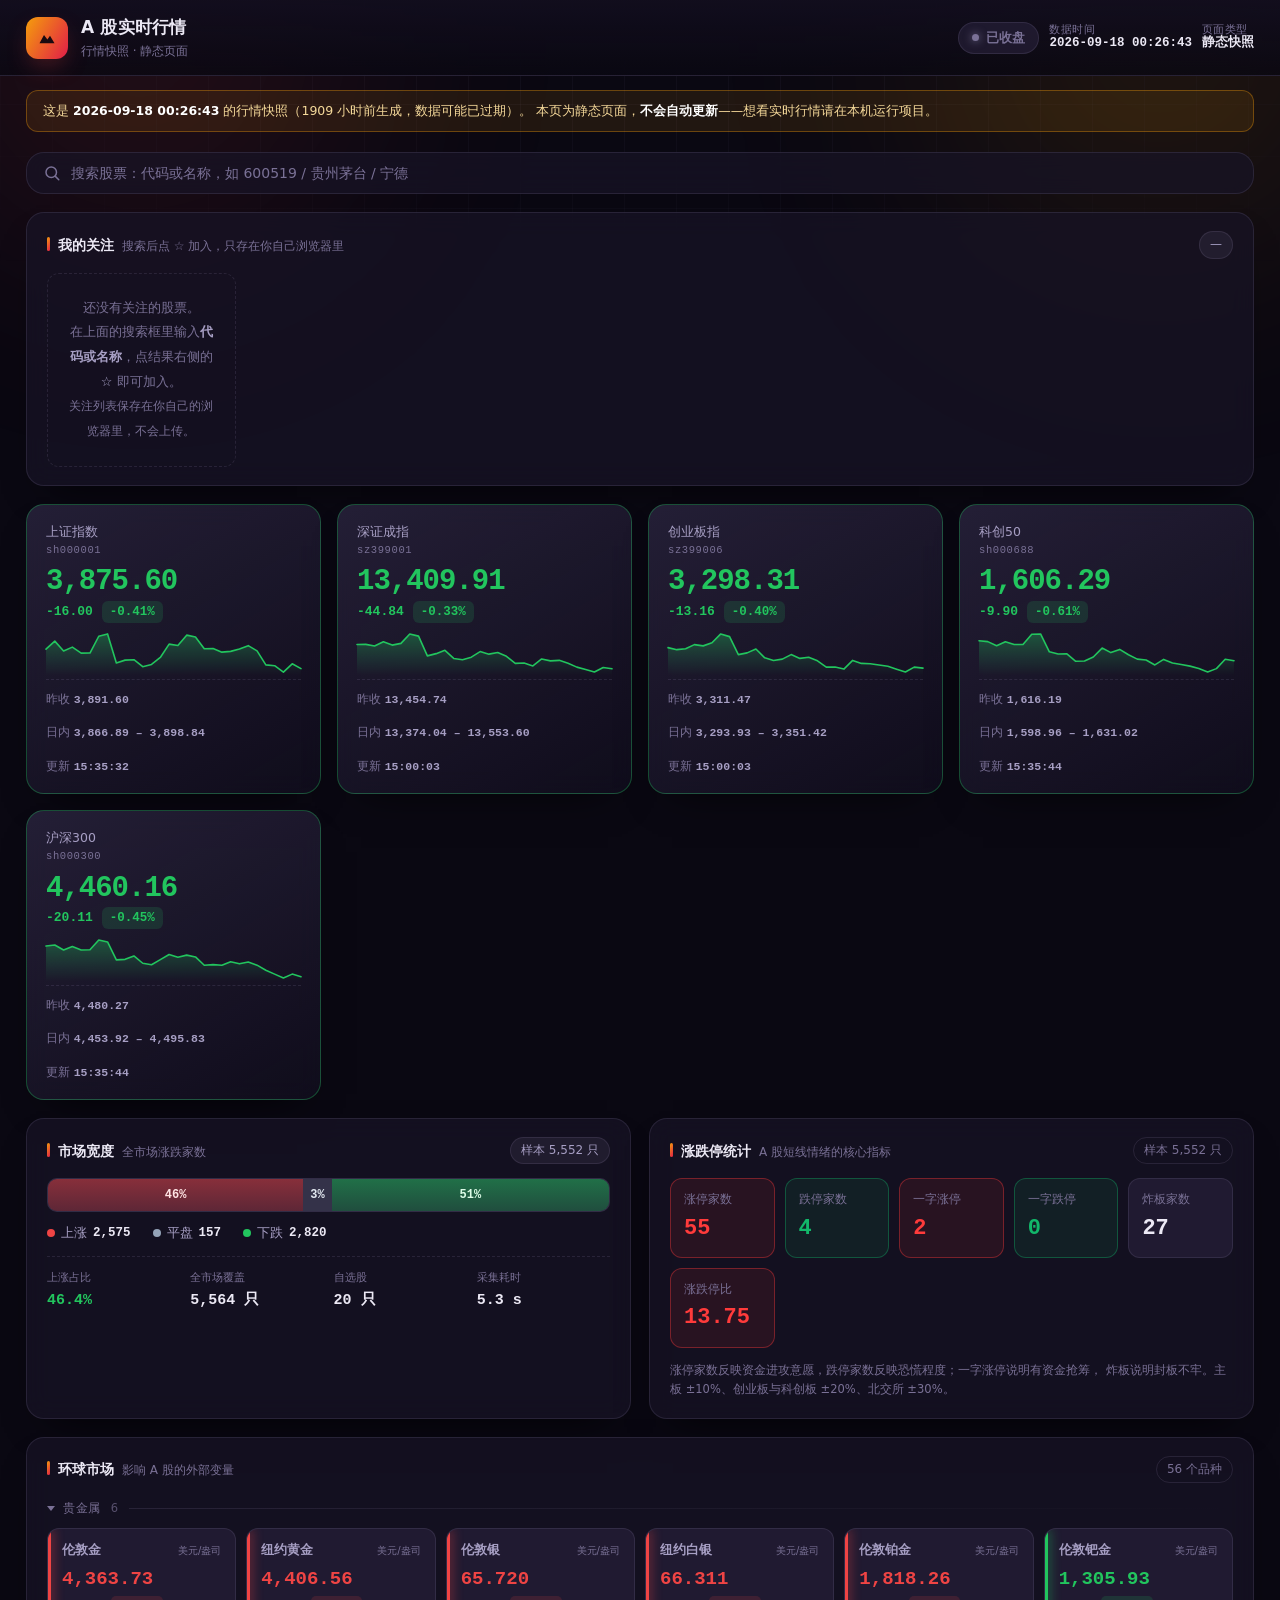
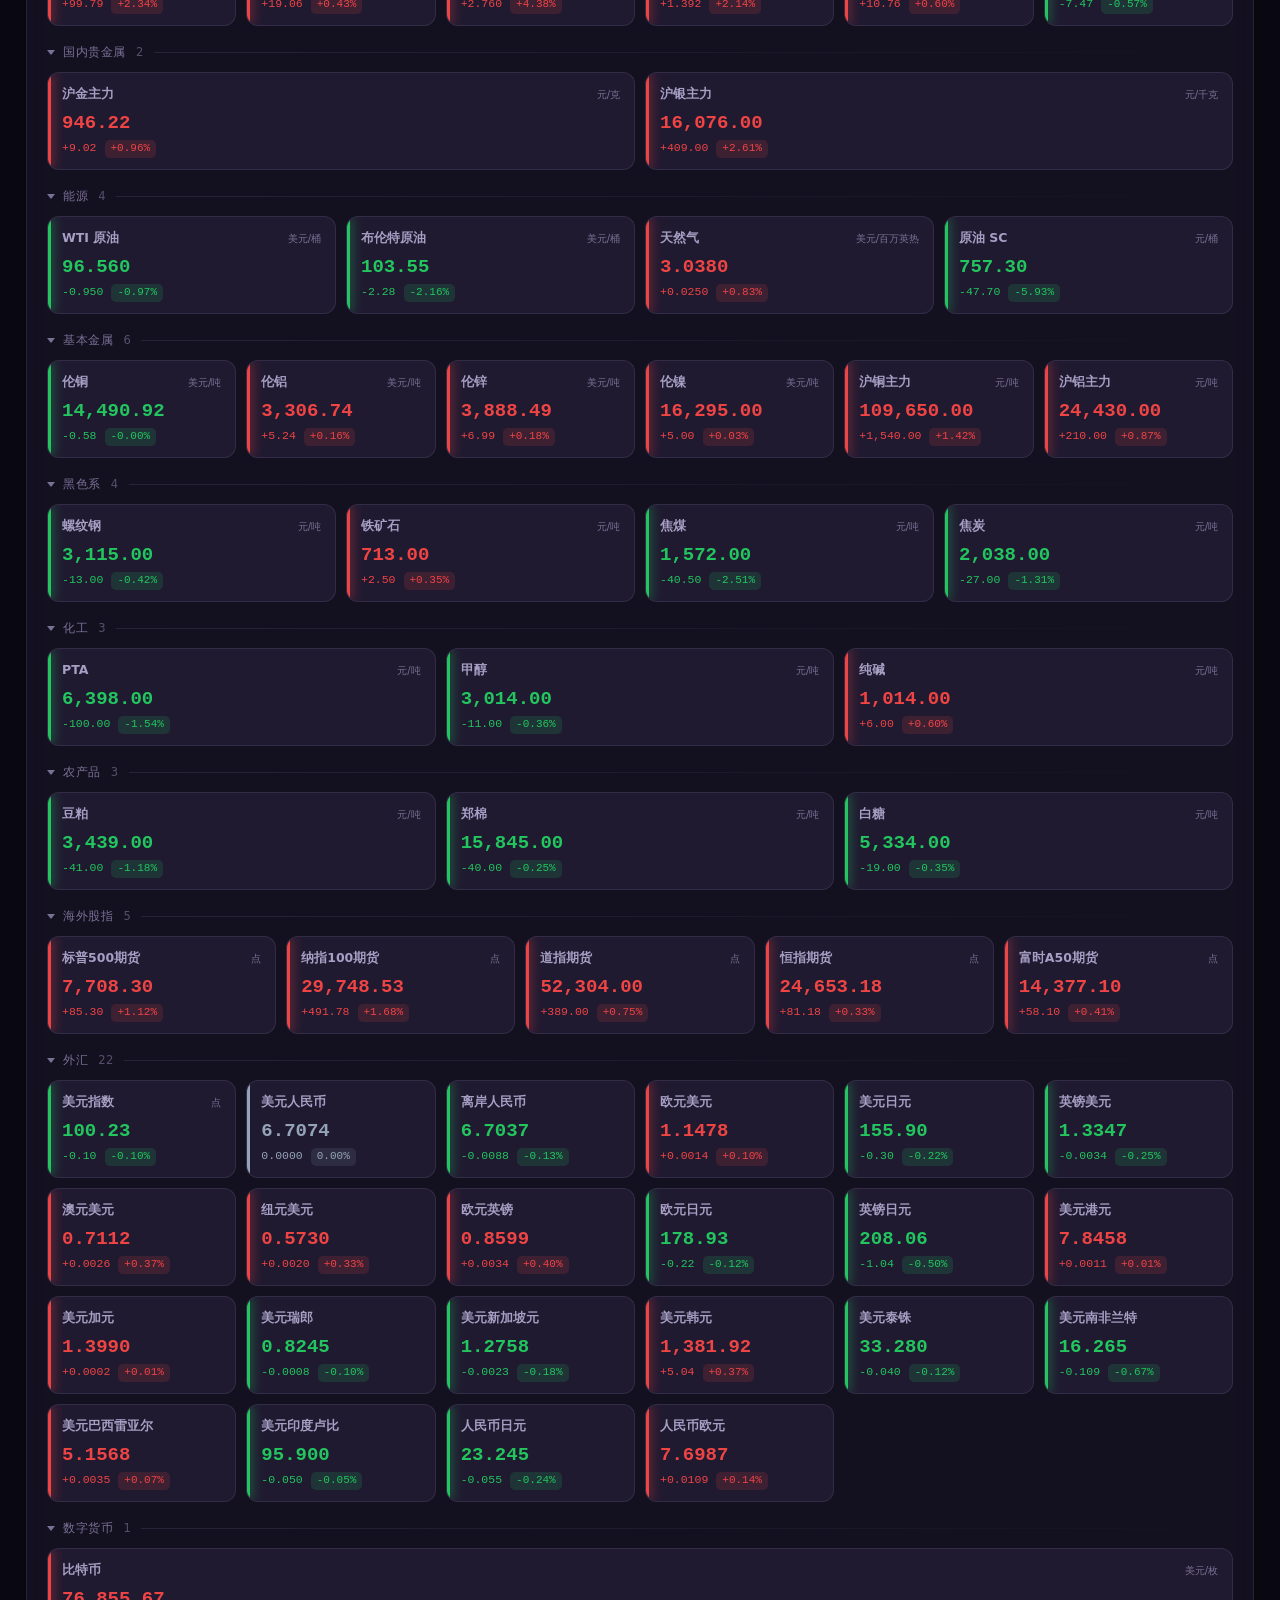
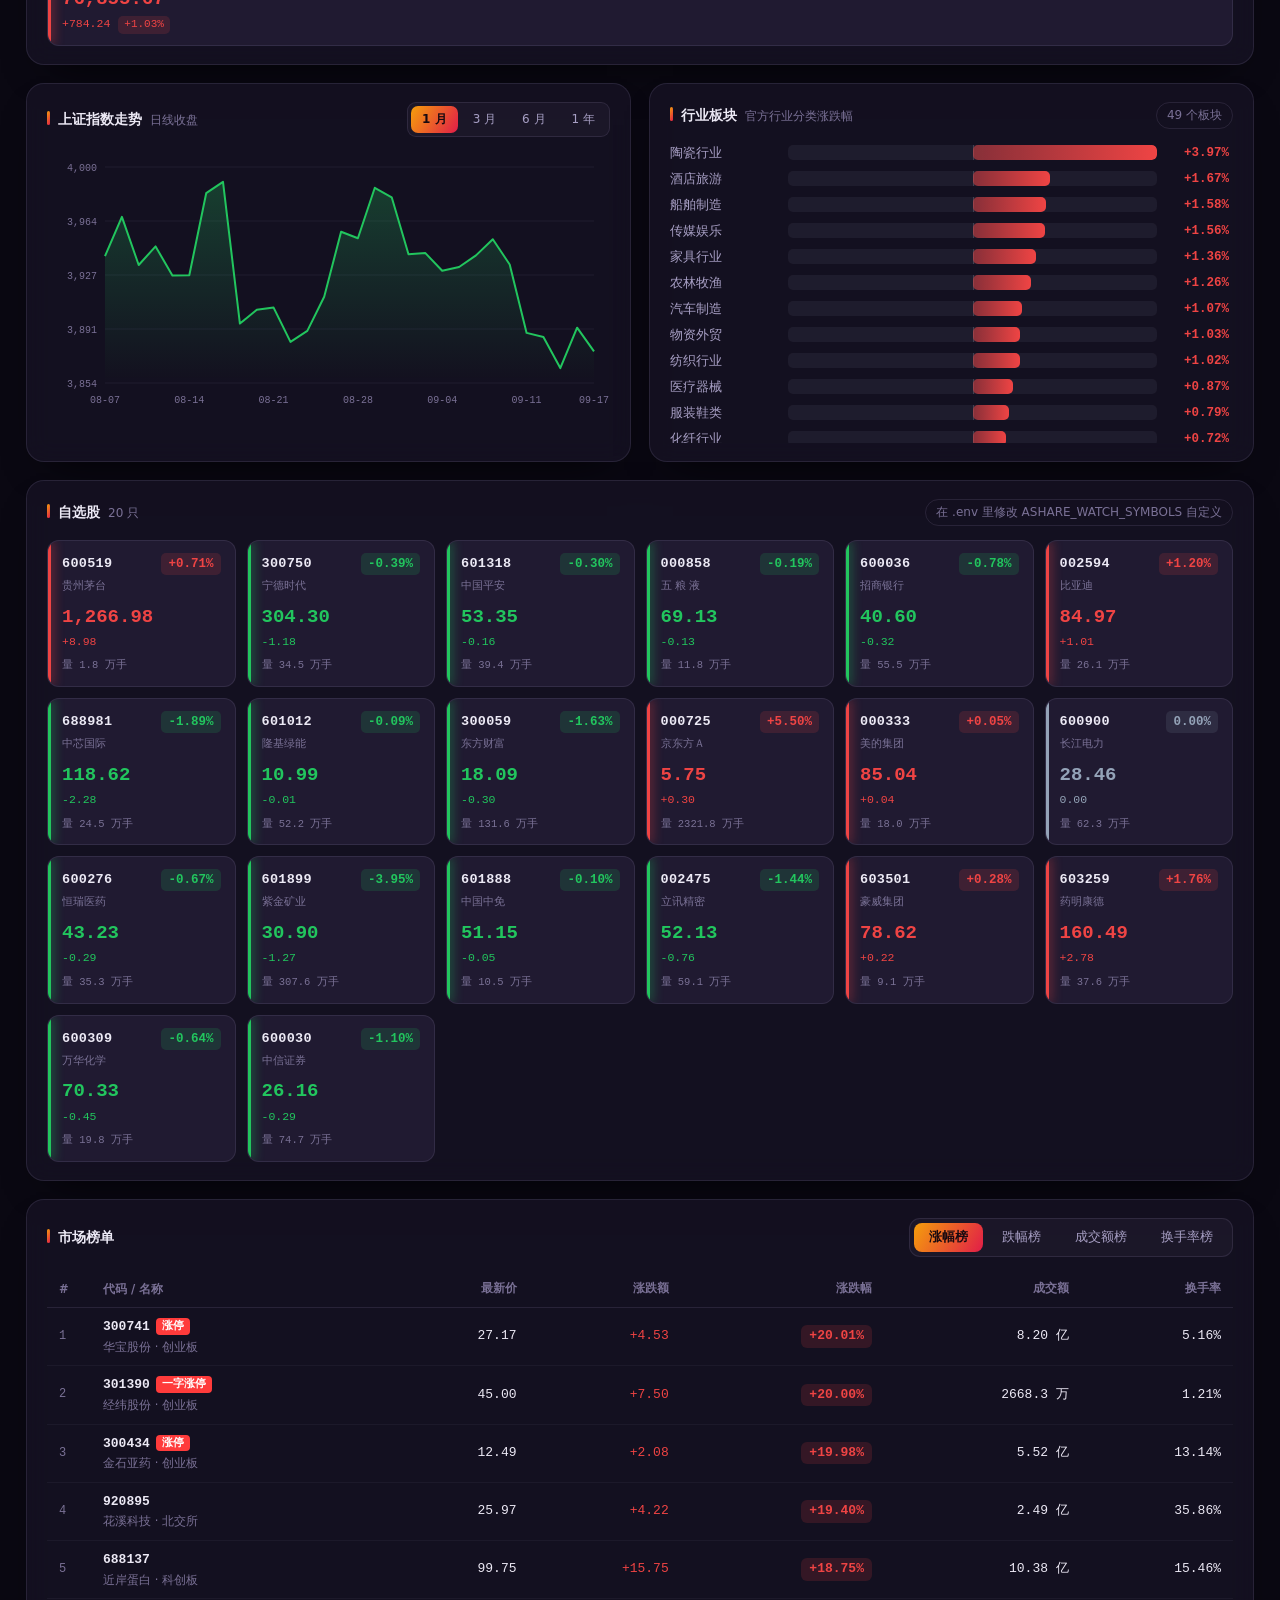
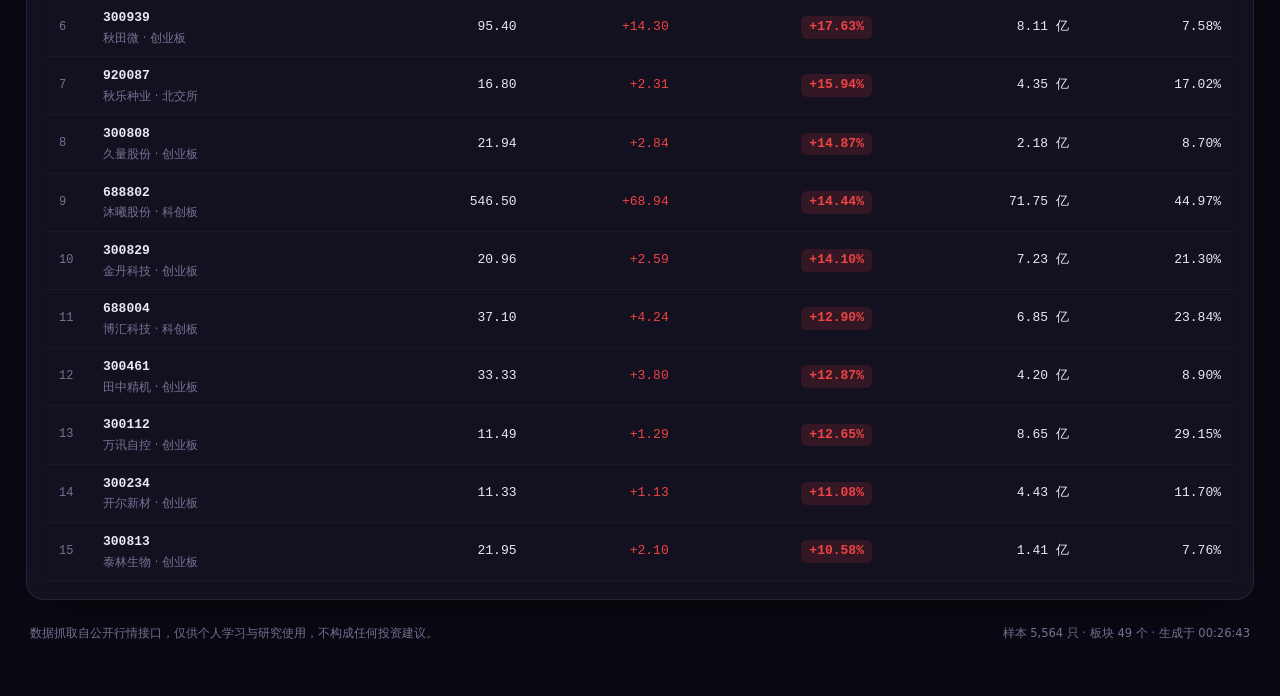
==== commit 1eefbc53: "feat: 环球市场扩到 56 个品种，分组可收起 - 新增 15 个品种：焦煤/焦炭、PTA/甲醇/纯碱、豆粕/郑棉/白糖、   比特币，以及美元泰铢/南非兰特/巴西雷亚尔/印度卢比、人民币日元、人" ====
--- a/docs/index.html
+++ b/docs/index.html
@@ -3,7 +3,7 @@
 <head>
 <meta charset="utf-8" />
 <meta name="viewport" content="width=device-width, initial-scale=1" />
-<title>A 股行情快照 · 2026-09-18T00:13:05+08:00</title>
+<title>A 股行情快照 · 2026-09-18T00:26:43+08:00</title>
 <style>
 /* ==========================================================================
    A 股实时行情 · 设计系统
@@ -461,13 +461,31 @@
 .macro-groups { display: grid; gap: 15px; }
 .macro-group { display: grid; gap: 8px; }
 .macro-group-label {
+  width: 100%; padding: 4px 0; background: none; border: 0;
+  font-family: inherit;
   font-size: 11.5px; color: var(--muted); letter-spacing: .6px;
   display: flex; align-items: center; gap: 8px;
-}
+  cursor: pointer; text-align: left;
+}
+.macro-group-label:hover { color: var(--text-2); border-color: transparent; transform: none; }
 .macro-group-label::after {
   content: ""; flex: 1; height: 1px;
   background: linear-gradient(90deg, var(--border), transparent);
 }
+/* 收起/展开的三角。用 CSS 画，省一个图标文件 */
+.macro-group-label .chev {
+  width: 0; height: 0; flex: none;
+  border-left: 4px solid transparent;
+  border-right: 4px solid transparent;
+  border-top: 5px solid currentColor;
+  transition: transform .18s ease;
+}
+.macro-group.collapsed .macro-group-label .chev { transform: rotate(-90deg); }
+.macro-group-label .gl-count {
+  font-variant-numeric: tabular-nums; opacity: .65;
+  padding: 0 2px;
+}
+.macro-group.collapsed .macro-cards { display: none; }
 .macro-cards {
   display: grid;
   grid-template-columns: repeat(auto-fit, minmax(min(172px, 100%), 1fr));
@@ -806,7 +824,7 @@
   </footer>
 </main>
 
-<script>window.__SNAPSHOT__ = {"fetched_at":"2026-09-18T00:13:05+08:00","generated_ms":7141.1,"market":{"status":"已收盘","is_open":false,"session":"","trade_date":"2026-09-17 15:35:32","note":"最近交易日 2026-09-17"},"indexes":[{"code":"000001","sina":"sh000001","name":"上证指数","price":3875.6044,"change":-15.9961,"change_pct":-0.411,"open":3876.9983,"prev_close":3891.6005,"high":3898.8356,"low":3866.8921,"volume":452886464.0,"amount":868773066850.0,"turnover":null,"pe":null,"pb":null,"market_cap":null,"float_cap":null,"board":"主板","is_st":false,"limit_status":"","timestamp":"2026-09-17 15:35:32","history":[3940.037,3966.594,3934.093,3946.675,3926.965,3927.176,3982.654,3990.304,3894.422,3903.721,3905.203,3882.008,3889.445,3912.524,3956.571,3952.179,3986.298,3979.888,3941.386,3942.088,3930.116,3932.699,3940.551,3951.507,3934.404,3888.111,3885.333,3864.279,3891.601,3875.604],"direction":"down","is_suspended":false},{"code":"399001","sina":"sz399001","name":"深证成指","price":13409.908,"change":-44.835,"change_pct":-0.3332,"open":13409.883,"prev_close":13454.743,"high":13553.595,"low":13374.04,"volume":55825688031.0,"amount":954361203597.09,"turnover":null,"pe":null,"pb":null,"market_cap":null,"float_cap":null,"board":"其他","is_st":false,"limit_status":"","timestamp":"2026-09-17 15:00:03","history":[14311.008,14316.961,14259.44,14414.427,14289.442,14354.306,14704.274,14622.495,13890.152,13972.78,14094.168,13794.289,13745.869,13841.327,14048.876,13953.065,14014.997,13872.377,13611.547,13625.122,13516.969,13774.915,13703.208,13723.322,13617.67,13471.257,13384.568,13287.974,13454.743,13409.908],"direction":"down","is_suspended":false},{"code":"399006","sina":"sz399006","name":"创业板指","price":3298.31,"change":-13.164,"change_pct":-0.3975,"open":3297.31,"prev_close":3311.474,"high":3351.421,"low":3293.933,"volume":14522025674.0,"amount":443225376249.4,"turnover":null,"pe":null,"pb":null,"market_cap":null,"float_cap":null,"board":"其他","is_st":false,"limit_status":"","timestamp":"2026-09-17 15:00:03","history":[3563.116,3537.214,3549.164,3602.083,3586.043,3626.296,3740.157,3705.564,3473.493,3495.589,3545.577,3431.885,3397.515,3414.883,3473.355,3424.401,3438.681,3393.43,3312.243,3312.541,3286.546,3398.681,3359.716,3354.969,3338.422,3322.039,3285.583,3247.918,3311.474,3298.31],"direction":"down","is_suspended":false},{"code":"000688","sina":"sh000688","name":"科创50","price":1606.2869,"change":-9.8987,"change_pct":-0.6125,"open":1607.8472,"prev_close":1616.1856,"high":1631.0217,"low":1598.9586,"volume":6555793.0,"amount":85437721850.0,"turnover":null,"pe":null,"pb":null,"market_cap":null,"float_cap":null,"board":"主板","is_st":false,"limit_status":"","timestamp":"2026-09-17 15:35:44","history":[1744.024,1737.774,1709.503,1736.991,1717.748,1717.679,1788.85,1790.874,1667.516,1652.972,1653.555,1602.337,1604.593,1632.02,1693.48,1662.149,1684.387,1647.535,1617.597,1611.165,1577.361,1615.531,1590.995,1580.059,1569.218,1553.394,1528.266,1551.958,1616.186,1606.287],"direction":"down","is_suspended":false},{"code":"000300","sina":"sh000300","name":"沪深300","price":4460.1557,"change":-20.1126,"change_pct":-0.4489,"open":4463.6206,"prev_close":4480.2683,"high":4495.8348,"low":4453.9186,"volume":170025642.0,"amount":448339162423.0,"turnover":null,"pe":null,"pb":null,"market_cap":null,"float_cap":null,"board":"主板","is_st":false,"limit_status":"","timestamp":"2026-09-17 15:35:44","history":[4694.437,4702.025,4663.789,4690.917,4663.951,4665.881,4741.098,4725.813,4588.696,4592.75,4618.895,4563.127,4552.033,4590.794,4630.277,4609.176,4625.086,4611.439,4547.956,4552.578,4548.05,4575.025,4558.737,4572.6,4548.39,4510.155,4480.082,4450.04,4480.268,4460.156],"direction":"down","is_suspended":false}],"watchlist":[{"code":"600519","sina":"sh600519","name":"贵州茅台","price":1266.98,"change":8.98,"change_pct":0.7138,"open":1257.98,"prev_close":1258.0,"high":1267.6,"low":1254.0,"volume":1755380.0,"amount":2217338283.0,"turnover":null,"pe":null,"pb":null,"market_cap":null,"float_cap":null,"board":"主板","is_st":false,"limit_status":"","timestamp":"2026-09-17 15:34:58","history":[],"direction":"up","is_suspended":false},{"code":"300750","sina":"sz300750","name":"宁德时代","price":304.3,"change":-1.18,"change_pct":-0.3863,"open":306.0,"prev_close":305.48,"high":308.66,"low":302.7,"volume":34489561.0,"amount":10542488908.29,"turnover":null,"pe":null,"pb":null,"market_cap":null,"float_cap":null,"board":"创业板","is_st":false,"limit_status":"","timestamp":"2026-09-17 15:35:45","history":[],"direction":"down","is_suspended":false},{"code":"601318","sina":"sh601318","name":"中国平安","price":53.35,"change":-0.16,"change_pct":-0.299,"open":53.4,"prev_close":53.51,"high":53.7,"low":53.16,"volume":39356372.0,"amount":2099595280.0,"turnover":null,"pe":null,"pb":null,"market_cap":null,"float_cap":null,"board":"主板","is_st":false,"limit_status":"","timestamp":"2026-09-17 15:34:58","history":[],"direction":"down","is_suspended":false},{"code":"000858","sina":"sz000858","name":"五 粮 液","price":69.13,"change":-0.13,"change_pct":-0.1877,"open":69.01,"prev_close":69.26,"high":69.27,"low":68.87,"volume":11786561.0,"amount":813663136.31,"turnover":null,"pe":null,"pb":null,"market_cap":null,"float_cap":null,"board":"主板","is_st":false,"limit_status":"","timestamp":"2026-09-17 15:36:00","history":[],"direction":"down","is_suspended":false},{"code":"600036","sina":"sh600036","name":"招商银行","price":40.6,"change":-0.32,"change_pct":-0.782,"open":40.9,"prev_close":40.92,"high":40.95,"low":40.45,"volume":55479839.0,"amount":2254684284.0,"turnover":null,"pe":null,"pb":null,"market_cap":null,"float_cap":null,"board":"主板","is_st":false,"limit_status":"","timestamp":"2026-09-17 15:34:58","history":[],"direction":"down","is_suspended":false},{"code":"002594","sina":"sz002594","name":"比亚迪","price":84.97,"change":1.01,"change_pct":1.203,"open":83.8,"prev_close":83.96,"high":85.56,"low":83.11,"volume":26147894.0,"amount":2200169059.39,"turnover":null,"pe":null,"pb":null,"market_cap":null,"float_cap":null,"board":"主板","is_st":false,"limit_status":"","timestamp":"2026-09-17 15:36:00","history":[],"direction":"up","is_suspended":false},{"code":"688981","sina":"sh688981","name":"中芯国际","price":118.62,"change":-2.28,"change_pct":-1.8859,"open":119.5,"prev_close":120.9,"high":120.77,"low":117.9,"volume":24508600.0,"amount":2919376395.0,"turnover":null,"pe":null,"pb":null,"market_cap":null,"float_cap":null,"board":"科创板","is_st":false,"limit_status":"","timestamp":"2026-09-17 15:34:58","history":[],"direction":"down","is_suspended":false},{"code":"601012","sina":"sh601012","name":"隆基绿能","price":10.99,"change":-0.01,"change_pct":-0.0909,"open":10.93,"prev_close":11.0,"high":11.03,"low":10.89,"volume":52170530.0,"amount":571881494.0,"turnover":null,"pe":null,"pb":null,"market_cap":null,"float_cap":null,"board":"主板","is_st":false,"limit_status":"","timestamp":"2026-09-17 15:34:58","history":[],"direction":"down","is_suspended":false},{"code":"300059","sina":"sz300059","name":"东方财富","price":18.09,"change":-0.3,"change_pct":-1.6313,"open":18.27,"prev_close":18.39,"high":18.38,"low":18.07,"volume":131570774.0,"amount":2390829789.21,"turnover":null,"pe":null,"pb":null,"market_cap":null,"float_cap":null,"board":"创业板","is_st":false,"limit_status":"","timestamp":"2026-09-17 15:35:00","history":[],"direction":"down","is_suspended":false},{"code":"000725","sina":"sz000725","name":"京东方Ａ","price":5.75,"change":0.3,"change_pct":5.5046,"open":5.42,"prev_close":5.45,"high":5.81,"low":5.42,"volume":2321829628.0,"amount":13293783304.98,"turnover":null,"pe":null,"pb":null,"market_cap":null,"float_cap":null,"board":"主板","is_st":false,"limit_status":"","timestamp":"2026-09-17 15:35:45","history":[],"direction":"up","is_suspended":false},{"code":"000333","sina":"sz000333","name":"美的集团","price":85.04,"change":0.04,"change_pct":0.0471,"open":85.25,"prev_close":85.0,"high":85.28,"low":84.16,"volume":18013445.0,"amount":1527387390.43,"turnover":null,"pe":null,"pb":null,"market_cap":null,"float_cap":null,"board":"主板","is_st":false,"limit_status":"","timestamp":"2026-09-17 15:35:30","history":[],"direction":"up","is_suspended":false},{"code":"600900","sina":"sh600900","name":"长江电力","price":28.46,"change":0.0,"change_pct":0.0,"open":28.44,"prev_close":28.46,"high":28.56,"low":28.11,"volume":62337410.0,"amount":1768595625.0,"turnover":null,"pe":null,"pb":null,"market_cap":null,"float_cap":null,"board":"主板","is_st":false,"limit_status":"","timestamp":"2026-09-17 15:34:58","history":[],"direction":"flat","is_suspended":false},{"code":"600276","sina":"sh600276","name":"恒瑞医药","price":43.23,"change":-0.29,"change_pct":-0.6664,"open":43.33,"prev_close":43.52,"high":43.68,"low":43.1,"volume":35252364.0,"amount":1528878279.0,"turnover":null,"pe":null,"pb":null,"market_cap":null,"float_cap":null,"board":"主板","is_st":false,"limit_status":"","timestamp":"2026-09-17 15:34:58","history":[],"direction":"down","is_suspended":false},{"code":"601899","sina":"sh601899","name":"紫金矿业","price":30.9,"change":-1.27,"change_pct":-3.9478,"open":31.8,"prev_close":32.17,"high":32.0,"low":30.51,"volume":307590534.0,"amount":9523260775.0,"turnover":null,"pe":null,"pb":null,"market_cap":null,"float_cap":null,"board":"主板","is_st":false,"limit_status":"","timestamp":"2026-09-17 15:34:58","history":[],"direction":"down","is_suspended":false},{"code":"601888","sina":"sh601888","name":"中国中免","price":51.15,"change":-0.05,"change_pct":-0.0977,"open":50.9,"prev_close":51.2,"high":51.33,"low":50.82,"volume":10469159.0,"amount":535033838.0,"turnover":null,"pe":null,"pb":null,"market_cap":null,"float_cap":null,"board":"主板","is_st":false,"limit_status":"","timestamp":"2026-09-17 15:34:58","history":[],"direction":"down","is_suspended":false},{"code":"002475","sina":"sz002475","name":"立讯精密","price":52.13,"change":-0.76,"change_pct":-1.4369,"open":52.39,"prev_close":52.89,"high":53.06,"low":52.01,"volume":59050579.0,"amount":3094501917.26,"turnover":null,"pe":null,"pb":null,"market_cap":null,"float_cap":null,"board":"主板","is_st":false,"limit_status":"","timestamp":"2026-09-17 15:35:15","history":[],"direction":"down","is_suspended":false},{"code":"603501","sina":"sh603501","name":"豪威集团","price":78.62,"change":0.22,"change_pct":0.2806,"open":77.9,"prev_close":78.4,"high":79.15,"low":77.84,"volume":9081125.0,"amount":713830955.0,"turnover":null,"pe":null,"pb":null,"market_cap":null,"float_cap":null,"board":"主板","is_st":false,"limit_status":"","timestamp":"2026-09-17 15:34:58","history":[],"direction":"up","is_suspended":false},{"code":"603259","sina":"sh603259","name":"药明康德","price":160.49,"change":2.78,"change_pct":1.7627,"open":157.0,"prev_close":157.71,"high":162.46,"low":156.79,"volume":37631323.0,"amount":6043371663.0,"turnover":null,"pe":null,"pb":null,"market_cap":null,"float_cap":null,"board":"主板","is_st":false,"limit_status":"","timestamp":"2026-09-17 15:34:58","history":[],"direction":"up","is_suspended":false},{"code":"600309","sina":"sh600309","name":"万华化学","price":70.33,"change":-0.45,"change_pct":-0.6358,"open":70.0,"prev_close":70.78,"high":71.09,"low":69.88,"volume":19787322.0,"amount":1394348015.0,"turnover":null,"pe":null,"pb":null,"market_cap":null,"float_cap":null,"board":"主板","is_st":false,"limit_status":"","timestamp":"2026-09-17 15:34:58","history":[],"direction":"down","is_suspended":false},{"code":"600030","sina":"sh600030","name":"中信证券","price":26.16,"change":-0.29,"change_pct":-1.0964,"open":26.28,"prev_close":26.45,"high":26.45,"low":26.11,"volume":74702896.0,"amount":1962124146.0,"turnover":null,"pe":null,"pb":null,"market_cap":null,"float_cap":null,"board":"主板","is_st":false,"limit_status":"","timestamp":"2026-09-17 15:34:58","history":[],"direction":"down","is_suspended":false}],"gainers":[{"code":"300741","sina":"sz300741","name":"华宝股份","price":27.17,"change":4.53,"change_pct":20.009,"open":23.2,"prev_close":22.64,"high":27.17,"low":22.08,"volume":31779627.0,"amount":820267736.0,"turnover":5.16006,"pe":194.071,"pb":2.454,"market_cap":16733459600.0,"float_cap":16733382165.5,"board":"创业板","is_st":false,"limit_status":"涨停","timestamp":"15:35:00","history":[],"direction":"up","is_suspended":false},{"code":"301390","sina":"sz301390","name":"经纬股份","price":45.0,"change":7.5,"change_pct":20.0,"open":45.0,"prev_close":37.5,"high":45.0,"low":45.0,"volume":592947.0,"amount":26682615.0,"turnover":1.20871,"pe":512.528,"pb":2.932,"market_cap":2700000000.0,"float_cap":2207528100.0,"board":"创业板","is_st":false,"limit_status":"一字涨停","timestamp":"15:35:30","history":[],"direction":"up","is_suspended":false},{"code":"300434","sina":"sz300434","name":"金石亚药","price":12.49,"change":2.08,"change_pct":19.981,"open":10.53,"prev_close":10.41,"high":12.49,"low":10.45,"volume":45118582.0,"amount":552381526.0,"turnover":13.14019,"pe":37.848,"pb":1.919,"market_cap":5017780961.28,"float_cap":4288606817.64,"board":"创业板","is_st":false,"limit_status":"涨停","timestamp":"15:35:00","history":[],"direction":"up","is_suspended":false},{"code":"920895","sina":"bj920895","name":"花溪科技","price":25.97,"change":4.22,"change_pct":19.402,"open":22.13,"prev_close":21.75,"high":27.55,"low":21.3,"volume":10303732.0,"amount":248575993.0,"turnover":35.85541,"pe":-355.267,"pb":7.571,"market_cap":1467928280.0,"float_cap":746297293.0000001,"board":"北交所","is_st":false,"limit_status":"","timestamp":"15:30:01","history":[],"direction":"up","is_suspended":false},{"code":"688137","sina":"sh688137","name":"近岸蛋白","price":99.75,"change":15.75,"change_pct":18.75,"open":85.91,"prev_close":84.0,"high":100.8,"low":85.26,"volume":10809886.0,"amount":1038206128.0,"turnover":15.46093,"pe":-89.865,"pb":3.49,"market_cap":6974265936.75,"float_cap":6974265936.75,"board":"科创板","is_st":false,"limit_status":"","timestamp":"15:34:58","history":[],"direction":"up","is_suspended":false},{"code":"300939","sina":"sz300939","name":"秋田微","price":95.4,"change":14.3,"change_pct":17.633,"open":80.22,"prev_close":81.1,"high":96.9,"low":80.1,"volume":9095612.0,"amount":811344266.0,"turnover":7.57968,"pe":142.388,"pb":7.911,"market_cap":11448000000.0,"float_cap":11448000000.0,"board":"创业板","is_st":false,"limit_status":"","timestamp":"15:35:00","history":[],"direction":"up","is_suspended":false},{"code":"920087","sina":"bj920087","name":"秋乐种业","price":16.8,"change":2.31,"change_pct":15.942,"open":14.6,"prev_close":14.49,"high":16.8,"low":14.01,"volume":27916807.0,"amount":435033234.0,"turnover":17.01766,"pe":210.0,"pb":5.266,"market_cap":2775360000.0,"float_cap":2755974900.0,"board":"北交所","is_st":false,"limit_status":"","timestamp":"15:30:01","history":[],"direction":"up","is_suspended":false},{"code":"300808","sina":"sz300808","name":"久量股份","price":21.94,"change":2.84,"change_pct":14.869,"open":18.92,"prev_close":19.1,"high":22.6,"low":18.8,"volume":10339621.0,"amount":217543821.0,"turnover":8.6961,"pe":-57.359,"pb":3.779,"market_cap":3510400000.0,"float_cap":2608656741.3199997,"board":"创业板","is_st":false,"limit_status":"","timestamp":"15:35:15","history":[],"direction":"up","is_suspended":false},{"code":"688802","sina":"sh688802","name":"沐曦股份","price":546.5,"change":68.94,"change_pct":14.436,"open":460.0,"prev_close":477.56,"high":547.0,"low":451.1,"volume":14612920.0,"amount":7175028567.0,"turnover":44.97033,"pe":-223.975,"pb":15.764,"market_cap":218654650000.0,"float_cap":17758288516.5,"board":"科创板","is_st":false,"limit_status":"","timestamp":"15:34:58","history":[],"direction":"up","is_suspended":false},{"code":"300829","sina":"sz300829","name":"金丹科技","price":20.96,"change":2.59,"change_pct":14.099,"open":18.36,"prev_close":18.37,"high":21.28,"low":18.29,"volume":35814890.0,"amount":722742004.0,"turnover":21.30167,"pe":38.109,"pb":1.952,"market_cap":4763686242.72,"float_cap":3524043177.76,"board":"创业板","is_st":false,"limit_status":"","timestamp":"15:35:30","history":[],"direction":"up","is_suspended":false},{"code":"688004","sina":"sh688004","name":"博汇科技","price":37.1,"change":4.24,"change_pct":12.903,"open":34.29,"prev_close":32.86,"high":37.49,"low":33.4,"volume":19091159.0,"amount":685095636.0,"turnover":23.83773,"pe":-127.931,"pb":5.295,"market_cap":2971264800.0,"float_cap":2971264800.0,"board":"科创板","is_st":false,"limit_status":"","timestamp":"15:34:58","history":[],"direction":"up","is_suspended":false},{"code":"300461","sina":"sz300461","name":"田中精机","price":33.33,"change":3.8,"change_pct":12.868,"open":29.6,"prev_close":29.53,"high":33.63,"low":29.15,"volume":12886082.0,"amount":419866504.0,"turnover":8.90469,"pe":333.3,"pb":9.355,"market_cap":5250764604.360001,"float_cap":4823226195.81,"board":"创业板","is_st":false,"limit_status":"","timestamp":"15:35:45","history":[],"direction":"up","is_suspended":false},{"code":"300112","sina":"sz300112","name":"万讯自控","price":11.49,"change":1.29,"change_pct":12.647,"open":10.26,"prev_close":10.2,"high":12.12,"low":10.25,"volume":78614268.0,"amount":865168987.0,"turnover":29.14607,"pe":-47.875,"pb":3.957,"market_cap":3677785497.3,"float_cap":3099141525.39,"board":"创业板","is_st":false,"limit_status":"","timestamp":"15:35:45","history":[],"direction":"up","is_suspended":false},{"code":"300234","sina":"sz300234","name":"开尔新材","price":11.33,"change":1.13,"change_pct":11.078,"open":10.2,"prev_close":10.2,"high":11.55,"low":10.17,"volume":40255659.0,"amount":442976218.0,"turnover":11.70267,"pe":-566.5,"pb":5.07,"market_cap":5700928449.7,"float_cap":3897373208.52,"board":"创业板","is_st":false,"limit_status":"","timestamp":"15:35:00","history":[],"direction":"up","is_suspended":false},{"code":"300813","sina":"sz300813","name":"泰林生物","price":21.95,"change":2.1,"change_pct":10.579,"open":19.88,"prev_close":19.85,"high":22.38,"low":19.82,"volume":6602419.0,"amount":141492576.0,"turnover":7.75605,"pe":156.786,"pb":3.364,"market_cap":2660322857.0499997,"float_cap":1868517302.35,"board":"创业板","is_st":false,"limit_status":"","timestamp":"15:35:30","history":[],"direction":"up","is_suspended":false}],"losers":[{"code":"688333","sina":"sh688333","name":"铂力特","price":103.6,"change":-14.18,"change_pct":-12.039,"open":117.5,"prev_close":117.78,"high":118.53,"low":101.0,"volume":24339779.0,"amount":2615078660.0,"turnover":8.8727,"pe":137.455,"pb":5.42,"market_cap":28419777226.399998,"float_cap":28419777226.399998,"board":"科创板","is_st":false,"limit_status":"","timestamp":"15:34:58","history":[],"direction":"down","is_suspended":false},{"code":"300027","sina":"sz300027","name":"ST华谊","price":1.79,"change":-0.2,"change_pct":-10.05,"open":1.97,"prev_close":1.99,"high":1.97,"low":1.76,"volume":198338191.0,"amount":364104446.0,"turnover":7.72854,"pe":-14.917,"pb":-84.834,"market_cap":4966365595.01,"float_cap":4593689581.91,"board":"创业板","is_st":true,"limit_status":"","timestamp":"15:35:45","history":[],"direction":"down","is_suspended":false},{"code":"002163","sina":"sz002163","name":"海南发展","price":7.86,"change":-0.87,"change_pct":-9.966,"open":8.74,"prev_close":8.73,"high":8.74,"low":7.86,"volume":78241522.0,"amount":628456719.0,"turnover":9.737,"pe":-14.036,"pb":12.492,"market_cap":6641368834.620001,"float_cap":6315894157.5,"board":"主板","is_st":false,"limit_status":"跌停","timestamp":"15:36:00","history":[],"direction":"down","is_suspended":false},{"code":"000056","sina":"sz000056","name":"*ST皇庭","price":2.54,"change":-0.28,"change_pct":-9.929,"open":2.8,"prev_close":2.82,"high":2.89,"low":2.54,"volume":67114719.0,"amount":176857163.0,"turnover":7.42639,"pe":-1.109,"pb":-1.135,"market_cap":3003621678.8,"float_cap":2295482348.3199997,"board":"主板","is_st":true,"limit_status":"跌停","timestamp":"15:35:30","history":[],"direction":"down","is_suspended":false},{"code":"603186","sina":"sh603186","name":"华正新材","price":230.0,"change":-23.99,"change_pct":-9.445,"open":250.0,"prev_close":253.99,"high":253.0,"low":230.0,"volume":24712051.0,"amount":5935779870.0,"turnover":15.76119,"pe":117.949,"pb":14.639,"market_cap":36061819140.0,"float_cap":36061819140.0,"board":"主板","is_st":false,"limit_status":"","timestamp":"15:34:58","history":[],"direction":"down","is_suspended":false},{"code":"000978","sina":"sz000978","name":"桂林旅游","price":7.97,"change":-0.82,"change_pct":-9.329,"open":8.17,"prev_close":8.79,"high":8.66,"low":7.91,"volume":164979714.0,"amount":1340238529.0,"turnover":35.24292,"pe":337.712,"pb":3.459,"market_cap":3730996100.0,"float_cap":3730928857.11,"board":"主板","is_st":false,"limit_status":"","timestamp":"15:35:30","history":[],"direction":"down","is_suspended":false},{"code":"300419","sina":"sz300419","name":"ST浩丰","price":7.55,"change":-0.74,"change_pct":-8.926,"open":8.18,"prev_close":8.29,"high":8.2,"low":7.06,"volume":21979544.0,"amount":164550115.0,"turnover":5.9767,"pe":-26.519,"pb":8.697,"market_cap":2776540963.5,"float_cap":2776540963.5,"board":"创业板","is_st":true,"limit_status":"","timestamp":"15:35:30","history":[],"direction":"down","is_suspended":false},{"code":"002912","sina":"sz002912","name":"中新赛克","price":23.4,"change":-2.21,"change_pct":-8.629,"open":23.38,"prev_close":25.61,"high":24.28,"low":23.05,"volume":30602078.0,"amount":720783596.0,"turnover":18.86422,"pe":57.073,"pb":2.631,"market_cap":3995596800.0,"float_cap":3796014362.4,"board":"主板","is_st":false,"limit_status":"","timestamp":"15:36:00","history":[],"direction":"down","is_suspended":false},{"code":"002997","sina":"sz002997","name":"瑞鹄模具","price":26.67,"change":-2.47,"change_pct":-8.476,"open":27.4,"prev_close":29.14,"high":27.53,"low":26.61,"volume":8768565.0,"amount":236355249.0,"turnover":4.18905,"pe":14.262,"pb":2.106,"market_cap":5582599737.75,"float_cap":5582599737.75,"board":"主板","is_st":false,"limit_status":"","timestamp":"15:35:15","history":[],"direction":"down","is_suspended":false},{"code":"688519","sina":"sh688519","name":"南亚新材","price":317.37,"change":-29.23,"change_pct":-8.433,"open":344.0,"prev_close":346.6,"high":345.88,"low":316.3,"volume":8767248.0,"amount":2867042789.0,"turnover":3.72788,"pe":296.607,"pb":22.799,"market_cap":74639216877.54,"float_cap":74639216877.54,"board":"科创板","is_st":false,"limit_status":"","timestamp":"15:34:58","history":[],"direction":"down","is_suspended":false},{"code":"002790","sina":"sz002790","name":"瑞尔特","price":6.47,"change":-0.59,"change_pct":-8.357,"open":6.6,"prev_close":7.06,"high":6.75,"low":6.36,"volume":52524556.0,"amount":341801723.0,"turnover":20.1477,"pe":161.75,"pb":1.32,"market_cap":2703633780.9999995,"float_cap":1686712825.0,"board":"主板","is_st":false,"limit_status":"","timestamp":"15:35:15","history":[],"direction":"down","is_suspended":false},{"code":"002272","sina":"sz002272","name":"川润股份","price":16.28,"change":-1.47,"change_pct":-8.282,"open":18.18,"prev_close":17.75,"high":18.46,"low":16.11,"volume":52014883.0,"amount":877915869.0,"turnover":12.4161,"pe":-316.732,"pb":5.372,"market_cap":7893802444.0,"float_cap":6820192984.44,"board":"主板","is_st":false,"limit_status":"","timestamp":"15:35:15","history":[],"direction":"down","is_suspended":false},{"code":"002161","sina":"sz002161","name":"远 望 谷","price":6.59,"change":-0.58,"change_pct":-8.089,"open":7.1,"prev_close":7.17,"high":7.17,"low":6.55,"volume":83741985.0,"amount":565212214.0,"turnover":11.32246,"pe":316.827,"pb":3.35,"market_cap":4875001266.0,"float_cap":4874025616.5,"board":"主板","is_st":false,"limit_status":"","timestamp":"15:35:30","history":[],"direction":"down","is_suspended":false},{"code":"301251","sina":"sz301251","name":"威尔高","price":75.32,"change":-6.46,"change_pct":-7.899,"open":83.21,"prev_close":81.78,"high":84.5,"low":74.56,"volume":22903577.0,"amount":1758138653.0,"turnover":13.17561,"pe":150.64,"pb":9.178,"market_cap":14202646957.52,"float_cap":13093113611.2,"board":"创业板","is_st":false,"limit_status":"","timestamp":"15:35:15","history":[],"direction":"down","is_suspended":false},{"code":"603406","sina":"sh603406","name":"天富龙","price":27.65,"change":-2.36,"change_pct":-7.864,"open":29.74,"prev_close":30.01,"high":29.75,"low":27.65,"volume":4428959.0,"amount":125819831.0,"turnover":7.54253,"pe":23.432,"pb":2.344,"market_cap":11060276500.0,"float_cap":1623603271.85,"board":"主板","is_st":false,"limit_status":"","timestamp":"15:34:58","history":[],"direction":"down","is_suspended":false}],"most_active":[{"code":"300308","sina":"sz300308","name":"中际旭创","price":896.0,"change":-11.8,"change_pct":-1.3,"open":900.3,"prev_close":907.8,"high":927.83,"low":892.51,"volume":22787518.0,"amount":20684420946.0,"turnover":2.05305,"pe":91.429,"pb":26.478,"market_cap":1055407038336.0,"float_cap":994503554687.9999,"board":"创业板","is_st":false,"limit_status":"","timestamp":"15:35:15","history":[],"direction":"down","is_suspended":false},{"code":"600176","sina":"sh600176","name":"中国巨石","price":47.15,"change":-0.24,"change_pct":-0.506,"open":47.8,"prev_close":47.39,"high":51.68,"low":47.08,"volume":363062656.0,"amount":17814018655.0,"turnover":9.1415,"pe":57.409,"pb":5.693,"market_cap":188747896725.2,"float_cap":187260328370.19998,"board":"主板","is_st":false,"limit_status":"","timestamp":"15:34:58","history":[],"direction":"down","is_suspended":false},{"code":"600487","sina":"sh600487","name":"亨通光电","price":68.49,"change":3.09,"change_pct":4.725,"open":65.4,"prev_close":65.4,"high":69.7,"low":65.39,"volume":233828077.0,"amount":15891431479.0,"turnover":9.52982,"pe":62.264,"pb":5.011,"market_cap":168923205681.93,"float_cap":168050232141.93002,"board":"主板","is_st":false,"limit_status":"","timestamp":"15:34:58","history":[],"direction":"up","is_suspended":false},{"code":"300502","sina":"sz300502","name":"新易盛","price":424.34,"change":0.65,"change_pct":0.153,"open":421.0,"prev_close":423.69,"high":438.0,"low":420.14,"volume":35180254.0,"amount":15085989493.0,"turnover":2.80382,"pe":44.156,"pb":24.359,"market_cap":591842815697.84,"float_cap":532429475226.32,"board":"创业板","is_st":false,"limit_status":"","timestamp":"15:35:45","history":[],"direction":"up","is_suspended":false},{"code":"000725","sina":"sz000725","name":"京东方Ａ","price":5.75,"change":0.3,"change_pct":5.505,"open":5.42,"prev_close":5.45,"high":5.81,"low":5.42,"volume":2321829628.0,"amount":13293783305.0,"turnover":6.56494,"pe":35.938,"pb":1.6,"market_cap":213004886368.0,"float_cap":203361021172.75,"board":"主板","is_st":false,"limit_status":"","timestamp":"15:35:45","history":[],"direction":"up","is_suspended":false},{"code":"600183","sina":"sh600183","name":"生益科技","price":146.03,"change":-8.45,"change_pct":-5.47,"open":153.0,"prev_close":154.48,"high":157.27,"low":145.0,"volume":85045600.0,"amount":12791538670.0,"turnover":3.5263,"pe":105.058,"pb":19.172,"market_cap":354707405930.10004,"float_cap":352187685587.71,"board":"主板","is_st":false,"limit_status":"","timestamp":"15:34:58","history":[],"direction":"down","is_suspended":false},{"code":"300394","sina":"sz300394","name":"天孚通信","price":277.65,"change":9.16,"change_pct":3.412,"open":268.54,"prev_close":268.49,"high":282.6,"low":268.54,"volume":45635249.0,"amount":12686236587.0,"turnover":4.19292,"pe":106.961,"pb":48.47,"market_cap":302867587071.45,"float_cap":302190941804.85,"board":"创业板","is_st":false,"limit_status":"","timestamp":"15:35:15","history":[],"direction":"up","is_suspended":false},{"code":"002384","sina":"sz002384","name":"东山精密","price":193.53,"change":1.53,"change_pct":0.797,"open":192.0,"prev_close":192.0,"high":199.37,"low":190.01,"volume":59336126.0,"amount":11502149274.0,"turnover":4.28011,"pe":244.975,"pb":14.547,"market_cap":354471005667.95996,"float_cap":268294843052.18997,"board":"主板","is_st":false,"limit_status":"","timestamp":"15:35:30","history":[],"direction":"up","is_suspended":false},{"code":"002281","sina":"sz002281","name":"光迅科技","price":191.22,"change":6.01,"change_pct":3.245,"open":188.0,"prev_close":185.21,"high":196.9,"low":188.0,"volume":59261246.0,"amount":11396427244.0,"turnover":7.53931,"pe":158.033,"pb":10.955,"market_cap":158301254802.36,"float_cap":150304609177.44,"board":"主板","is_st":false,"limit_status":"","timestamp":"15:35:15","history":[],"direction":"up","is_suspended":false},{"code":"688825","sina":"sh688825","name":"长鑫科技","price":53.47,"change":-1.63,"change_pct":-2.958,"open":54.6,"prev_close":55.1,"high":54.99,"low":53.33,"volume":207059476.0,"amount":11163612546.0,"turnover":4.59822,"pe":1782.333,"pb":26.942,"market_cap":3629762777647.2,"float_cap":240777493779.37,"board":"科创板","is_st":false,"limit_status":"","timestamp":"15:34:58","history":[],"direction":"down","is_suspended":false},{"code":"600522","sina":"sh600522","name":"中天科技","price":36.39,"change":1.2,"change_pct":3.41,"open":34.9,"prev_close":35.19,"high":36.47,"low":34.9,"volume":309807918.0,"amount":11150274025.0,"turnover":9.07742,"pe":42.462,"pb":3.231,"market_cap":124197237836.28,"float_cap":124197237836.28,"board":"主板","is_st":false,"limit_status":"","timestamp":"15:34:58","history":[],"direction":"up","is_suspended":false},{"code":"600105","sina":"sh600105","name":"永鼎股份","price":45.14,"change":-0.08,"change_pct":-0.177,"open":46.01,"prev_close":45.22,"high":46.99,"low":45.03,"volume":231017864.0,"amount":10585183124.0,"turnover":15.80155,"pe":282.478,"pb":18.135,"market_cap":65994445362.28,"float_cap":65994445362.28,"board":"主板","is_st":false,"limit_status":"","timestamp":"15:34:58","history":[],"direction":"down","is_suspended":false},{"code":"300750","sina":"sz300750","name":"宁德时代","price":304.3,"change":-1.18,"change_pct":-0.386,"open":306.0,"prev_close":305.48,"high":308.66,"low":302.7,"volume":34489561.0,"amount":10542488908.0,"turnover":0.8095,"pe":18.854,"pb":3.712,"market_cap":1408067468087.5999,"float_cap":1296501166994.7,"board":"创业板","is_st":false,"limit_status":"","timestamp":"15:35:45","history":[],"direction":"down","is_suspended":false},{"code":"688256","sina":"sh688256","name":"寒武纪","price":1105.99,"change":-30.02,"change_pct":-2.643,"open":1130.0,"prev_close":1136.01,"high":1137.0,"low":1103.52,"volume":8710357.0,"amount":9771031628.0,"turnover":1.38512,"pe":224.339,"pb":51.308,"market_cap":695506244307.92,"float_cap":695506244307.92,"board":"科创板","is_st":false,"limit_status":"","timestamp":"15:34:58","history":[],"direction":"down","is_suspended":false},{"code":"601899","sina":"sh601899","name":"紫金矿业","price":30.9,"change":-1.27,"change_pct":-3.948,"open":31.8,"prev_close":32.17,"high":32.0,"low":30.51,"volume":307590534.0,"amount":9523260775.0,"turnover":1.49303,"pe":15.846,"pb":4.068,"market_cap":821653081819.8,"float_cap":636595408026.0,"board":"主板","is_st":false,"limit_status":"","timestamp":"15:34:58","history":[],"direction":"down","is_suspended":false}],"turnover_leaders":[{"code":"920298","sina":"bj920298","name":"腾信精密","price":69.6,"change":5.3,"change_pct":8.243,"open":62.0,"prev_close":64.3,"high":78.7,"low":61.0,"volume":11228230.0,"amount":762208027.0,"turnover":73.38712,"pe":22.342,"pb":3.932,"market_cap":5428800000.0,"float_cap":1064880000.0,"board":"北交所","is_st":false,"limit_status":"","timestamp":"15:30:01","history":[],"direction":"up","is_suspended":false},{"code":"002584","sina":"sz002584","name":"西陇科学","price":9.52,"change":-0.03,"change_pct":-0.314,"open":10.25,"prev_close":9.55,"high":10.51,"low":9.42,"volume":259442367.0,"amount":2610262975.0,"turnover":53.9225,"pe":-73.231,"pb":2.519,"market_cap":5571260337.440001,"float_cap":4580446497.76,"board":"主板","is_st":false,"limit_status":"","timestamp":"15:35:30","history":[],"direction":"down","is_suspended":false},{"code":"301520","sina":"sz301520","name":"万邦医药","price":75.03,"change":6.82,"change_pct":9.999,"open":69.61,"prev_close":68.21,"high":79.3,"low":69.27,"volume":17573288.0,"amount":1310929499.0,"turnover":53.7435,"pe":136.418,"pb":4.671,"market_cap":6990648116.190001,"float_cap":2453364178.29,"board":"创业板","is_st":false,"limit_status":"","timestamp":"15:35:00","history":[],"direction":"up","is_suspended":false},{"code":"603082","sina":"sh603082","name":"北自科技","price":51.17,"change":-1.81,"change_pct":-3.416,"open":55.0,"prev_close":52.98,"high":55.0,"low":51.0,"volume":20383696.0,"amount":1077865587.0,"turnover":50.2595,"pe":48.274,"pb":4.962,"market_cap":8523545987.530001,"float_cap":2075296573.0,"board":"主板","is_st":false,"limit_status":"","timestamp":"15:34:58","history":[],"direction":"down","is_suspended":false},{"code":"688802","sina":"sh688802","name":"沐曦股份","price":546.5,"change":68.94,"change_pct":14.436,"open":460.0,"prev_close":477.56,"high":547.0,"low":451.1,"volume":14612920.0,"amount":7175028567.0,"turnover":44.97033,"pe":-223.975,"pb":15.764,"market_cap":218654650000.0,"float_cap":17758288516.5,"board":"科创板","is_st":false,"limit_status":"","timestamp":"15:34:58","history":[],"direction":"up","is_suspended":false},{"code":"301699","sina":"sz301699","name":"洛轴股份","price":28.48,"change":1.1,"change_pct":4.018,"open":26.66,"prev_close":27.38,"high":28.75,"low":26.0,"volume":28539188.0,"amount":781174584.0,"turnover":40.81023,"pe":32.364,"pb":7.539,"market_cap":20619520000.0,"float_cap":1991647667.52,"board":"创业板","is_st":false,"limit_status":"","timestamp":"15:35:15","history":[],"direction":"up","is_suspended":false},{"code":"301689","sina":"sz301689","name":"电科思仪","price":52.5,"change":-0.95,"change_pct":-1.777,"open":53.1,"prev_close":53.45,"high":54.33,"low":51.06,"volume":22329986.0,"amount":1174944437.0,"turnover":38.7933,"pe":99.057,"pb":17.726,"market_cap":48714956430.0,"float_cap":3021976230.0,"board":"创业板","is_st":false,"limit_status":"","timestamp":"15:35:30","history":[],"direction":"down","is_suspended":false},{"code":"920895","sina":"bj920895","name":"花溪科技","price":25.97,"change":4.22,"change_pct":19.402,"open":22.13,"prev_close":21.75,"high":27.55,"low":21.3,"volume":10303732.0,"amount":248575993.0,"turnover":35.85541,"pe":-355.267,"pb":7.571,"market_cap":1467928280.0,"float_cap":746297293.0000001,"board":"北交所","is_st":false,"limit_status":"","timestamp":"15:30:01","history":[],"direction":"up","is_suspended":false},{"code":"000978","sina":"sz000978","name":"桂林旅游","price":7.97,"change":-0.82,"change_pct":-9.329,"open":8.17,"prev_close":8.79,"high":8.66,"low":7.91,"volume":164979714.0,"amount":1340238529.0,"turnover":35.24292,"pe":337.712,"pb":3.459,"market_cap":3730996100.0,"float_cap":3730928857.11,"board":"主板","is_st":false,"limit_status":"","timestamp":"15:35:30","history":[],"direction":"down","is_suspended":false},{"code":"300189","sina":"sz300189","name":"神农种业","price":6.68,"change":0.53,"change_pct":8.618,"open":6.17,"prev_close":6.15,"high":6.77,"low":6.07,"volume":305597513.0,"amount":1967012286.0,"turnover":34.48207,"pe":63.862,"pb":9.984,"market_cap":6840320000.0,"float_cap":5920152832.32,"board":"创业板","is_st":false,"limit_status":"","timestamp":"15:35:30","history":[],"direction":"up","is_suspended":false},{"code":"300243","sina":"sz300243","name":"瑞丰高材","price":21.22,"change":1.37,"change_pct":6.902,"open":19.5,"prev_close":19.85,"high":22.43,"low":19.41,"volume":76255095.0,"amount":1627352720.0,"turnover":34.0959,"pe":163.231,"pb":3.828,"market_cap":5932307210.28,"float_cap":4745828745.54,"board":"创业板","is_st":false,"limit_status":"","timestamp":"15:35:15","history":[],"direction":"up","is_suspended":false},{"code":"603248","sina":"sh603248","name":"锡华科技","price":22.34,"change":2.03,"change_pct":9.995,"open":19.56,"prev_close":20.31,"high":22.34,"low":19.16,"volume":24229720.0,"amount":491913242.0,"turnover":33.88537,"pe":39.893,"pb":4.483,"market_cap":10276400000.0,"float_cap":1597420605.34,"board":"主板","is_st":false,"limit_status":"涨停","timestamp":"15:34:58","history":[],"direction":"up","is_suspended":false},{"code":"002137","sina":"sz002137","name":"实益达","price":8.55,"change":0.35,"change_pct":4.268,"open":8.48,"prev_close":8.2,"high":9.02,"low":8.47,"volume":134297519.0,"amount":1171882390.0,"turnover":33.87426,"pe":114.611,"pb":3.234,"market_cap":4937666501.7,"float_cap":3389724073.7999997,"board":"主板","is_st":false,"limit_status":"","timestamp":"15:36:00","history":[],"direction":"up","is_suspended":false},{"code":"603042","sina":"sh603042","name":"华脉科技","price":17.69,"change":0.53,"change_pct":3.089,"open":17.58,"prev_close":17.16,"high":18.55,"low":16.75,"volume":70634387.0,"amount":1226822454.0,"turnover":33.83411,"pe":-45.139,"pb":4.333,"market_cap":3693084550.4799995,"float_cap":3693084550.4799995,"board":"主板","is_st":false,"limit_status":"","timestamp":"15:34:58","history":[],"direction":"up","is_suspended":false},{"code":"920268","sina":"bj920268","name":"百迈科","price":30.02,"change":-1.68,"change_pct":-5.3,"open":30.61,"prev_close":31.7,"high":31.22,"low":29.82,"volume":4637079.0,"amount":140854693.0,"turnover":32.09465,"pe":17.253,"pb":4.126,"market_cap":1627084000.0,"float_cap":433733042.72,"board":"北交所","is_st":false,"limit_status":"","timestamp":"15:30:01","history":[],"direction":"down","is_suspended":false}],"sectors":[{"name":"陶瓷行业","code":"new_tchy","change_pct":3.9683262036953,"company_count":8,"amount":2343248699.0,"leader_name":"开尔新材","leader_code":"sz300234","leader_change_pct":11.078},{"name":"酒店旅游","code":"new_jdly","change_pct":1.6713993922184,"company_count":35,"amount":6086711792.0,"leader_name":"大连圣亚","leader_code":"sh600593","leader_change_pct":10.008},{"name":"船舶制造","code":"new_cbzz","change_pct":1.5777171795871,"company_count":8,"amount":6314376787.0,"leader_name":"中国船舶","leader_code":"sh600150","leader_change_pct":3.096},{"name":"传媒娱乐","code":"new_cmyl","change_pct":1.5608180839612,"company_count":40,"amount":7811196489.0,"leader_name":"南华生物","leader_code":"sz000504","leader_change_pct":10.036},{"name":"家具行业","code":"new_jjhy","change_pct":1.3615097513536,"company_count":16,"amount":2800118106.0,"leader_name":"德尔未来","leader_code":"sz002631","leader_change_pct":7.124},{"name":"农林牧渔","code":"new_nlmy","change_pct":1.257386674722,"company_count":64,"amount":24781838727.0,"leader_name":"华英农业","leader_code":"sz002321","leader_change_pct":10.101},{"name":"汽车制造","code":"new_qczz","change_pct":1.0720353743238,"company_count":103,"amount":30362979180.0,"leader_name":"金杯汽车","leader_code":"sh600609","leader_change_pct":10.154},{"name":"物资外贸","code":"new_wzwm","change_pct":1.0296489269321,"company_count":21,"amount":2375438431.0,"leader_name":"上海物贸","leader_code":"sh600822","leader_change_pct":9.965},{"name":"纺织行业","code":"new_fzhy","change_pct":1.0173196569699,"company_count":42,"amount":3015076437.0,"leader_name":"龙头股份","leader_code":"sh600630","leader_change_pct":10.073},{"name":"医疗器械","code":"new_ylqx","change_pct":0.87340731607069,"company_count":31,"amount":4717685121.0,"leader_name":"旗天科技","leader_code":"sz300061","leader_change_pct":7.911},{"name":"服装鞋类","code":"new_fzxl","change_pct":0.78970620720124,"company_count":49,"amount":6645621457.0,"leader_name":"*ST步森","leader_code":"sz002569","leader_change_pct":9.96},{"name":"化纤行业","code":"new_hqhy","change_pct":0.72305651820477,"company_count":26,"amount":12534870383.0,"leader_name":"中材科技","leader_code":"sz002080","leader_change_pct":5.029},{"name":"交通运输","code":"new_jtys","change_pct":0.66982577404069,"company_count":87,"amount":17690876655.0,"leader_name":"招商轮船","leader_code":"sh601872","leader_change_pct":10.02},{"name":"造纸行业","code":"new_zzhy","change_pct":0.59748427672956,"company_count":24,"amount":5380692925.0,"leader_name":"恒丰纸业","leader_code":"sh600356","leader_change_pct":10.043},{"name":"次新股","code":"new_stock","change_pct":0.59715639150801,"company_count":161,"amount":58614856530.0,"leader_name":"沐曦股份","leader_code":"sh688802","leader_change_pct":14.436},{"name":"钢铁行业","code":"new_gthy","change_pct":0.58118952088742,"company_count":60,"amount":11347894757.0,"leader_name":"华民股份","leader_code":"sz300345","leader_change_pct":9.431},{"name":"纺织机械","code":"new_fzjx","change_pct":0.48019207683073,"company_count":8,"amount":489651909.0,"leader_name":"方正电机","leader_code":"sz002196","leader_change_pct":1.418},{"name":"房地产","code":"new_fdc","change_pct":0.47516462697285,"company_count":123,"amount":19254079926.0,"leader_name":"世联行","leader_code":"sz002285","leader_change_pct":10.042},{"name":"食品行业","code":"new_sphy","change_pct":0.42511502597925,"company_count":58,"amount":11526749432.0,"leader_name":"花园生物","leader_code":"sz300401","leader_change_pct":7.114},{"name":"生物制药","code":"new_swzz","change_pct":0.36520757544856,"company_count":155,"amount":24785414893.0,"leader_name":"神奇制药","leader_code":"sh600613","leader_change_pct":4.146},{"name":"酿酒行业","code":"new_ljhy","change_pct":0.31001734328402,"company_count":33,"amount":8095948203.0,"leader_name":"会稽山","leader_code":"sh601579","leader_change_pct":5.365},{"name":"仪器仪表","code":"new_yqyb","change_pct":0.2438472560899,"company_count":48,"amount":18526814485.0,"leader_name":"万讯自控","leader_code":"sz300112","leader_change_pct":12.647},{"name":"其它行业","code":"new_qtxy","change_pct":0.14214465381597,"company_count":202,"amount":18324213678.0,"leader_name":"田中精机","leader_code":"sz300461","leader_change_pct":12.868},{"name":"商业百货","code":"new_sybh","change_pct":0.12126618624814,"company_count":93,"amount":14117789932.0,"leader_name":"芒果超媒","leader_code":"sz300413","leader_change_pct":6.58},{"name":"开发区","code":"new_kfq","change_pct":0.039554354275166,"company_count":10,"amount":1158089400.0,"leader_name":"派斯林","leader_code":"sh600215","leader_change_pct":1.148},{"name":"建筑建材","code":"new_jzjc","change_pct":0.027818622580773,"company_count":91,"amount":11159326905.0,"leader_name":"申通快递","leader_code":"sz002468","leader_change_pct":6.067},{"name":"家电行业","code":"new_jdhy","change_pct":0.010470107842111,"company_count":37,"amount":9292469764.0,"leader_name":"立霸股份","leader_code":"sh603519","leader_change_pct":4.113},{"name":"玻璃行业","code":"new_blhy","change_pct":0.0059208383907161,"company_count":19,"amount":26840117159.0,"leader_name":"三峡新材","leader_code":"sh600293","leader_change_pct":10.032},{"name":"印刷包装","code":"new_ysbz","change_pct":-0.055406778095854,"company_count":20,"amount":4108859478.0,"leader_name":"陕西金叶","leader_code":"sz000812","leader_change_pct":4.545},{"name":"公路桥梁","code":"new_glql","change_pct":-0.11852353538774,"company_count":20,"amount":1050575427.0,"leader_name":"湖南投资","leader_code":"sz000548","leader_change_pct":1.104},{"name":"摩托车","code":"new_mtc","change_pct":-0.12877378738017,"company_count":6,"amount":825506888.0,"leader_name":"林海股份","leader_code":"sh600099","leader_change_pct":1.563},{"name":"电子信息","code":"new_dzxx","change_pct":-0.14352113974219,"company_count":247,"amount":162255420037.0,"leader_name":"*ST英飞","leader_code":"sz002528","leader_change_pct":9.954},{"name":"水泥行业","code":"new_snhy","change_pct":-0.16290546691582,"company_count":26,"amount":2293435989.0,"leader_name":"宁夏建材","leader_code":"sh600449","leader_change_pct":2.162},{"name":"综合行业","code":"new_zhhy","change_pct":-0.21028206801537,"company_count":33,"amount":2613914479.0,"leader_name":"光大嘉宝","leader_code":"sh600622","leader_change_pct":2.575},{"name":"机械行业","code":"new_jxhy","change_pct":-0.29962525502292,"company_count":211,"amount":69979657678.0,"leader_name":"金石亚药","leader_code":"sz300434","leader_change_pct":19.981},{"name":"煤炭行业","code":"new_mthy","change_pct":-0.34627983153954,"company_count":41,"amount":13927035297.0,"leader_name":"云煤能源","leader_code":"sh600792","leader_change_pct":10.103},{"name":"电器行业","code":"new_dqhy","change_pct":-0.353418236381,"company_count":58,"amount":15117633029.0,"leader_name":"积成电子","leader_code":"sz002339","leader_change_pct":10.027},{"name":"农药化肥","code":"new_nyhf","change_pct":-0.48761853399847,"company_count":46,"amount":9459915378.0,"leader_name":"利民股份","leader_code":"sz002734","leader_change_pct":6.939},{"name":"化工行业","code":"new_hghy","change_pct":-0.51234502996645,"company_count":150,"amount":59567979724.0,"leader_name":"华软科技","leader_code":"sz002453","leader_change_pct":9.977},{"name":"金融行业","code":"new_jrhy","change_pct":-0.52240141910915,"company_count":51,"amount":28073463355.0,"leader_name":"宁波银行","leader_code":"sz002142","leader_change_pct":0.816},{"name":"发电设备","code":"new_fdsb","change_pct":-0.52727808905927,"company_count":65,"amount":23572587635.0,"leader_name":"科泰电源","leader_code":"sz300153","leader_change_pct":6.997},{"name":"供水供气","code":"new_gsgq","change_pct":-0.55818404125246,"company_count":25,"amount":2058101299.0,"leader_name":"长春燃气","leader_code":"sh600333","leader_change_pct":2.595},{"name":"塑料制品","code":"new_slzp","change_pct":-0.64456721915285,"company_count":33,"amount":7077759891.0,"leader_name":"国机通用","leader_code":"sh600444","leader_change_pct":1.826},{"name":"飞机制造","code":"new_fjzz","change_pct":-0.68075958437836,"company_count":14,"amount":5458927193.0,"leader_name":"航新科技","leader_code":"sz300424","leader_change_pct":4.521},{"name":"电子器件","code":"new_dzqj","change_pct":-0.74404419233594,"company_count":152,"amount":163927561840.0,"leader_name":"共达电声","leader_code":"sz002655","leader_change_pct":10.011},{"name":"环保行业","code":"new_hbhy","change_pct":-0.90290499869144,"company_count":27,"amount":2634976571.0,"leader_name":"*ST启环","leader_code":"sz000826","leader_change_pct":3.226},{"name":"石油行业","code":"new_syhy","change_pct":-1.8729435585928,"company_count":24,"amount":5207977292.0,"leader_name":"*ST准油","leader_code":"sz002207","leader_change_pct":1.625},{"name":"电力行业","code":"new_dlhy","change_pct":-1.9261051580443,"company_count":62,"amount":28484080790.0,"leader_name":"祥龙电业","leader_code":"sh600769","leader_change_pct":1.597},{"name":"有色金属","code":"new_ysjs","change_pct":-2.342139380672,"company_count":72,"amount":64614246081.0,"leader_name":"ST万邦","leader_code":"sz002082","leader_change_pct":3.125}],"macro":[{"symbol":"hf_XAU","name":"伦敦金","group":"贵金属","price":4368.98,"change":105.04,"change_pct":2.4634,"prev_close":4263.94,"high":4381.14,"low":4257.4,"unit":"美元/盎司","digits":2,"time":"00:12:00","date":"2026-09-18","direction":"up"},{"symbol":"hf_GC","name":"纽约黄金","group":"贵金属","price":4410.56,"change":23.06,"change_pct":0.5256,"prev_close":4387.5,"high":4423.3,"low":4294.5,"unit":"美元/盎司","digits":2,"time":"00:12:56","date":"2026-09-18","direction":"up"},{"symbol":"hf_XAG","name":"伦敦银","group":"贵金属","price":65.83,"change":2.87,"change_pct":4.5584,"prev_close":62.96,"high":66.12,"low":62.82,"unit":"美元/盎司","digits":3,"time":"00:12:00","date":"2026-09-18","direction":"up"},{"symbol":"hf_SI","name":"纽约白银","group":"贵金属","price":66.383,"change":1.464,"change_pct":2.2551,"prev_close":64.919,"high":66.67,"low":63.28,"unit":"美元/盎司","digits":3,"time":"00:12:55","date":"2026-09-18","direction":"up"},{"symbol":"hf_XPT","name":"伦敦铂金","group":"贵金属","price":1819.364,"change":11.864,"change_pct":0.6564,"prev_close":1807.5,"high":1831.6,"low":1781.0,"unit":"美元/盎司","digits":2,"time":"00:12:54","date":"2026-09-18","direction":"up"},{"symbol":"hf_XPD","name":"伦敦钯金","group":"贵金属","price":1303.24,"change":-10.16,"change_pct":-0.7736,"prev_close":1313.4,"high":1317.5,"low":1283.5,"unit":"美元/盎司","digits":2,"time":"00:12:04","date":"2026-09-18","direction":"down"},{"symbol":"nf_AU0","name":"沪金主力","group":"国内贵金属","price":946.84,"change":9.64,"change_pct":1.0286,"prev_close":937.2,"high":949.24,"low":943.36,"unit":"元/克","digits":2,"time":"00:12:58","date":"2026-09-18","direction":"up"},{"symbol":"nf_AG0","name":"沪银主力","group":"国内贵金属","price":16096.0,"change":429.0,"change_pct":2.7382,"prev_close":15667.0,"high":16154.0,"low":15940.0,"unit":"元/千克","digits":2,"time":"00:12:58","date":"2026-09-18","direction":"up"},{"symbol":"hf_CL","name":"WTI 原油","group":"能源","price":96.405,"change":-1.105,"change_pct":-1.1332,"prev_close":97.51,"high":97.73,"low":94.64,"unit":"美元/桶","digits":3,"time":"00:12:57","date":"2026-09-18","direction":"down"},{"symbol":"hf_OIL","name":"布伦特原油","group":"能源","price":103.306,"change":-2.524,"change_pct":-2.385,"prev_close":105.83,"high":106.02,"low":101.53,"unit":"美元/桶","digits":2,"time":"00:12:58","date":"2026-09-18","direction":"down"},{"symbol":"hf_NG","name":"天然气","group":"能源","price":3.024,"change":0.011,"change_pct":0.3651,"prev_close":3.013,"high":3.072,"low":2.984,"unit":"美元/百万英热","digits":4,"time":"00:12:57","date":"2026-09-18","direction":"up"},{"symbol":"nf_SC0","name":"原油 SC","group":"能源","price":757.3,"change":-47.7,"change_pct":-5.9255,"prev_close":805.0,"high":775.9,"low":753.2,"unit":"元/桶","digits":2,"time":"00:12:58","date":"2026-09-18","direction":"down"},{"symbol":"hf_CAD","name":"伦铜","group":"基本金属","price":14493.68,"change":2.18,"change_pct":0.015,"prev_close":14491.5,"high":14513.0,"low":14124.0,"unit":"美元/吨","digits":2,"time":"00:12:36","date":"2026-09-18","direction":"up"},{"symbol":"hf_AHD","name":"伦铝","group":"基本金属","price":3309.045,"change":7.545,"change_pct":0.2285,"prev_close":3301.5,"high":3309.5,"low":3245.0,"unit":"美元/吨","digits":2,"time":"00:12:35","date":"2026-09-18","direction":"up"},{"symbol":"hf_ZSD","name":"伦锌","group":"基本金属","price":3890.9,"change":9.4,"change_pct":0.2422,"prev_close":3881.5,"high":3903.5,"low":3777.0,"unit":"美元/吨","digits":2,"time":"00:11:30","date":"2026-09-18","direction":"up"},{"symbol":"hf_NID","name":"伦镍","group":"基本金属","price":16302.0,"change":12.0,"change_pct":0.0737,"prev_close":16290.0,"high":16410.0,"low":16015.0,"unit":"美元/吨","digits":2,"time":"00:12:44","date":"2026-09-18","direction":"up"},{"symbol":"nf_CU0","name":"沪铜主力","group":"基本金属","price":109690.0,"change":1580.0,"change_pct":1.4615,"prev_close":108110.0,"high":109850.0,"low":109150.0,"unit":"元/吨","digits":2,"time":"00:12:57","date":"2026-09-18","direction":"up"},{"symbol":"nf_AL0","name":"沪铝主力","group":"基本金属","price":24435.0,"change":215.0,"change_pct":0.8877,"prev_close":24220.0,"high":24440.0,"low":24260.0,"unit":"元/吨","digits":2,"time":"00:12:58","date":"2026-09-18","direction":"up"},{"symbol":"nf_RB0","name":"螺纹钢","group":"黑色系","price":3115.0,"change":-13.0,"change_pct":-0.4156,"prev_close":3128.0,"high":3132.0,"low":3111.0,"unit":"元/吨","digits":2,"time":"23:00:00","date":"2026-09-17","direction":"down"},{"symbol":"nf_I0","name":"铁矿石","group":"黑色系","price":713.0,"change":2.5,"change_pct":0.3519,"prev_close":710.5,"high":715.5,"low":710.5,"unit":"元/吨","digits":2,"time":"23:00:00","date":"2026-09-17","direction":"up"},{"symbol":"hf_ES","name":"标普500期货","group":"海外股指","price":7705.23,"change":82.23,"change_pct":1.0787,"prev_close":7623.0,"high":7722.25,"low":7617.5,"unit":"点","digits":2,"time":"00:12:58","date":"2026-09-18","direction":"up"},{"symbol":"hf_NQ","name":"纳指100期货","group":"海外股指","price":29738.53,"change":481.78,"change_pct":1.6467,"prev_close":29256.75,"high":29753.25,"low":29247.75,"unit":"点","digits":2,"time":"00:12:58","date":"2026-09-18","direction":"up"},{"symbol":"hf_YM","name":"道指期货","group":"海外股指","price":52271.8,"change":356.8,"change_pct":0.6873,"prev_close":51915.0,"high":52580.0,"low":51838.0,"unit":"点","digits":2,"time":"00:12:58","date":"2026-09-18","direction":"up"},{"symbol":"hf_HSI","name":"恒指期货","group":"海外股指","price":24649.69,"change":77.69,"change_pct":0.3162,"prev_close":24572.0,"high":24687.0,"low":24561.0,"unit":"点","digits":2,"time":"00:12:48","date":"2026-09-18","direction":"up"},{"symbol":"hf_CHA50CFD","name":"富时A50期货","group":"海外股指","price":14374.4,"change":55.4,"change_pct":0.3869,"prev_close":14319.0,"high":14378.0,"low":14319.0,"unit":"点","digits":2,"time":"00:12:47","date":"2026-09-18","direction":"up"},{"symbol":"DINIW","name":"美元指数","group":"外汇","price":100.2441,"change":-0.0852,"change_pct":-0.0849,"prev_close":100.3293,"high":100.3676,"low":100.0215,"unit":"点","digits":2,"time":"00:12:57","date":"2026-09-18","direction":"down"},{"symbol":"fx_susdcny","name":"美元人民币","group":"外汇","price":6.7091,"change":0.0017,"change_pct":0.0253,"prev_close":6.7074,"high":6.7118,"low":6.6951,"unit":"","digits":4,"time":"00:04:33","date":"2026-09-18","direction":"up"},{"symbol":"fx_susdcnh","name":"离岸人民币","group":"外汇","price":6.702,"change":-0.0105,"change_pct":-0.16,"prev_close":6.7125,"high":6.7139,"low":6.7018,"unit":"","digits":4,"time":"00:12:46","date":"2026-09-18","direction":"down"},{"symbol":"fx_seurusd","name":"欧元美元","group":"外汇","price":1.147,"change":0.0006,"change_pct":0.1,"prev_close":1.1464,"high":1.1497,"low":1.145,"unit":"","digits":4,"time":"00:12:45","date":"2026-09-18","direction":"up"},{"symbol":"fx_susdjpy","name":"美元日元","group":"外汇","price":155.79,"change":-0.48,"change_pct":-0.31,"prev_close":156.27,"high":156.31,"low":155.32,"unit":"","digits":2,"time":"00:12:47","date":"2026-09-18","direction":"down"},{"symbol":"fx_sgbpusd","name":"英镑美元","group":"外汇","price":1.3333,"change":-0.0048,"change_pct":-0.36,"prev_close":1.3381,"high":1.3406,"low":1.3333,"unit":"","digits":4,"time":"00:12:46","date":"2026-09-18","direction":"down"},{"symbol":"fx_saudusd","name":"澳元美元","group":"外汇","price":0.7105,"change":0.0019,"change_pct":0.27,"prev_close":0.7086,"high":0.7126,"low":0.7081,"unit":"","digits":4,"time":"00:12:45","date":"2026-09-18","direction":"up"},{"symbol":"fx_snzdusd","name":"纽元美元","group":"外汇","price":0.5725,"change":0.0013,"change_pct":0.2,"prev_close":0.5712,"high":0.575,"low":0.5707,"unit":"","digits":4,"time":"00:12:48","date":"2026-09-18","direction":"up"},{"symbol":"fx_seurgbp","name":"欧元英镑","group":"外汇","price":0.8593,"change":0.0028,"change_pct":0.3,"prev_close":0.8565,"high":0.8606,"low":0.8549,"unit":"","digits":4,"time":"00:12:46","date":"2026-09-18","direction":"up"},{"symbol":"fx_seurjpy","name":"欧元日元","group":"外汇","price":178.8,"change":-0.35,"change_pct":-0.2,"prev_close":179.15,"high":179.2,"low":178.4,"unit":"","digits":2,"time":"00:12:47","date":"2026-09-18","direction":"down"},{"symbol":"fx_sgbpjpy","name":"英镑日元","group":"外汇","price":207.8949039983,"change":-1.21,"change_pct":-0.5786,"prev_close":209.1048870064,"high":209.5491860068,"low":207.0881559914,"unit":"","digits":2,"time":"00:11:56","date":"2026-09-18","direction":"down"},{"symbol":"fx_susdhkd","name":"美元港元","group":"外汇","price":7.8456,"change":0.0009,"change_pct":0.01,"prev_close":7.8447,"high":7.8461,"low":7.8436,"unit":"","digits":4,"time":"00:12:29","date":"2026-09-18","direction":"up"},{"symbol":"fx_susdcad","name":"美元加元","group":"外汇","price":1.3989,"change":0.0001,"change_pct":0.01,"prev_close":1.3988,"high":1.4001,"low":1.3971,"unit":"","digits":4,"time":"00:12:45","date":"2026-09-18","direction":"up"},{"symbol":"fx_susdchf","name":"美元瑞郎","group":"外汇","price":0.8241,"change":-0.0012,"change_pct":-0.1,"prev_close":0.8253,"high":0.8262,"low":0.822,"unit":"","digits":4,"time":"00:12:45","date":"2026-09-18","direction":"down"},{"symbol":"fx_susdsgd","name":"美元新加坡元","group":"外汇","price":1.2752,"change":-0.0029,"change_pct":-0.23,"prev_close":1.2781,"high":1.2781,"low":1.2733,"unit":"","digits":4,"time":"00:12:46","date":"2026-09-18","direction":"down"},{"symbol":"fx_susdkrw","name":"美元韩元","group":"外汇","price":1379.19,"change":2.31,"change_pct":0.17,"prev_close":1376.88,"high":1388.04,"low":1373.1,"unit":"","digits":2,"time":"00:12:47","date":"2026-09-18","direction":"up"}],"breadth":{"advancers":2575,"decliners":2820,"unchanged":157,"total":5552,"ratio":0.4638},"limits":{"涨停":53,"跌停":4,"一字涨停":2,"一字跌停":0,"涨停家数":55,"跌停家数":4,"炸板家数":27},"coverage":{"universe":5564,"watchlist":20,"indexes":5,"sectors":49,"macro":41},"index_history":[{"date":"2025-09-08","close":3826.841,"open":3811.669,"high":3833.143,"low":3803.603,"volume":66006689800.0},{"date":"2025-09-09","close":3807.292,"open":3816.657,"high":3834.671,"low":3791.724,"volume":60023938000.0},{"date":"2025-09-10","close":3812.221,"open":3806.584,"high":3826.996,"low":3794.057,"volume":53453982500.0},{"date":"2025-09-11","close":3875.309,"open":3806.056,"high":3875.309,"low":3796.435,"volume":61701293000.0},{"date":"2025-09-12","close":3870.598,"open":3875.507,"high":3892.738,"low":3866.539,"volume":70064178400.0},{"date":"2025-09-15","close":3860.504,"open":3876.097,"high":3879.737,"low":3855.973,"volume":64479394400.0},{"date":"2025-09-16","close":3861.865,"open":3865.98,"high":3876.69,"low":3838.648,"volume":67343972300.0},{"date":"2025-09-17","close":3876.341,"open":3854.073,"high":3882.669,"low":3848.946,"volume":66343471300.0},{"date":"2025-09-18","close":3831.656,"open":3876.059,"high":3899.959,"low":3800.995,"volume":87602738900.0},{"date":"2025-09-19","close":3820.089,"open":3830.444,"high":3843.17,"low":3811.903,"volume":68229261300.0},{"date":"2025-09-22","close":3828.576,"open":3822.01,"high":3831.74,"low":3806.202,"volume":56832568600.0},{"date":"2025-09-23","close":3821.833,"open":3830.138,"high":3838.606,"low":3774.528,"volume":70190286800.0},{"date":"2025-09-24","close":3853.642,"open":3804.483,"high":3854.923,"low":3804.328,"volume":60205667000.0},{"date":"2025-09-25","close":3853.302,"open":3852.431,"high":3866.106,"low":3840.459,"volume":58995053100.0},{"date":"2025-09-26","close":3828.106,"open":3839.855,"high":3856.606,"low":3828.106,"volume":55127533500.0},{"date":"2025-09-29","close":3862.532,"open":3828.166,"high":3881.002,"low":3809.535,"volume":60846639900.0},{"date":"2025-09-30","close":3882.777,"open":3869.705,"high":3887.57,"low":3866.281,"volume":56973463100.0},{"date":"2025-10-09","close":3933.972,"open":3898.307,"high":3936.576,"low":3885.744,"volume":72521850100.0},{"date":"2025-10-10","close":3897.028,"open":3915.475,"high":3933.005,"low":3886.305,"volume":71891767300.0},{"date":"2025-10-13","close":3889.502,"open":3800.106,"high":3895.83,"low":3800.106,"volume":70950610100.0},{"date":"2025-10-14","close":3865.229,"open":3910.783,"high":3918.436,"low":3851.121,"volume":80083963100.0},{"date":"2025-10-15","close":3912.21,"open":3867.536,"high":3912.291,"low":3857.667,"volume":64501295500.0},{"date":"2025-10-16","close":3916.228,"open":3900.683,"high":3931.05,"low":3899.167,"volume":59545149100.0},{"date":"2025-10-17","close":3839.755,"open":3912.04,"high":3921.065,"low":3835.365,"volume":61756301800.0},{"date":"2025-10-20","close":3863.893,"open":3865.552,"high":3877.722,"low":3850.367,"volume":54926171200.0},{"date":"2025-10-21","close":3916.332,"open":3870.749,"high":3919.318,"low":3868.145,"volume":59941571300.0},{"date":"2025-10-22","close":3913.758,"open":3896.074,"high":3918.592,"low":3893.325,"volume":54311734400.0},{"date":"2025-10-23","close":3922.41,"open":3904.159,"high":3926.217,"low":3877.529,"volume":56518926400.0},{"date":"2025-10-24","close":3950.312,"open":3929.115,"high":3950.312,"low":3928.96,"volume":56785844300.0},{"date":"2025-10-27","close":3996.945,"open":3969.22,"high":3999.067,"low":3963.102,"volume":63758954500.0},{"date":"2025-10-28","close":3988.224,"open":3986.891,"high":4010.728,"low":3976.833,"volume":57735768400.0},{"date":"2025-10-29","close":4016.331,"open":3990.266,"high":4016.331,"low":3986.941,"volume":61291746600.0},{"date":"2025-10-30","close":3986.901,"open":4007.821,"high":4025.705,"low":3984.828,"volume":66848560900.0},{"date":"2025-10-31","close":3954.79,"open":3985.064,"high":3986.743,"low":3951.731,"volume":67561540600.0},{"date":"2025-11-03","close":3976.521,"open":3954.078,"high":3977.305,"low":3937.022,"volume":64124594500.0},{"date":"2025-11-04","close":3960.186,"open":3973.458,"high":3985.882,"low":3938.52,"volume":61549379200.0},{"date":"2025-11-05","close":3969.248,"open":3922.584,"high":3979.754,"low":3922.584,"volume":61499161800.0},{"date":"2025-11-06","close":4007.76,"open":3973.349,"high":4008.799,"low":3973.349,"volume":62736754700.0},{"date":"2025-11-07","close":3997.556,"open":3994.317,"high":4012.005,"low":3993.691,"volume":59650703400.0},{"date":"2025-11-10","close":4018.597,"open":4001.794,"high":4018.696,"low":3990.836,"volume":63404999300.0},{"date":"2025-11-11","close":4002.758,"open":4023.877,"high":4024.939,"low":3991.516,"volume":58199492100.0},{"date":"2025-11-12","close":4000.14,"open":3996.565,"high":4020.378,"low":3980.676,"volume":58619322800.0},{"date":"2025-11-13","close":4029.501,"open":3996.514,"high":4030.398,"low":3994.771,"volume":61303106100.0},{"date":"2025-11-14","close":3990.492,"open":4007.126,"high":4034.079,"low":3990.307,"volume":62201711800.0},{"date":"2025-11-17","close":3972.035,"open":3988.556,"high":3992.404,"low":3958.948,"volume":59201795000.0},{"date":"2025-11-18","close":3939.813,"open":3962.444,"high":3966.885,"low":3926.589,"volume":59441104600.0},{"date":"2025-11-19","close":3946.742,"open":3937.92,"high":3960.052,"low":3930.075,"volume":53114960100.0},{"date":"2025-11-20","close":3931.051,"open":3960.699,"high":3967.971,"low":3927.512,"volume":53474954000.0},{"date":"2025-11-21","close":3834.891,"open":3896.665,"high":3912.006,"low":3834.749,"volume":63164625100.0},{"date":"2025-11-24","close":3836.766,"open":3848.657,"high":3854.331,"low":3816.576,"volume":50460171600.0},{"date":"2025-11-25","close":3870.023,"open":3850.571,"high":3882.03,"low":3845.138,"volume":47872761100.0},{"date":"2025-11-26","close":3864.184,"open":3867.429,"high":3879.923,"low":3861.177,"volume":45758975500.0},{"date":"2025-11-27","close":3875.259,"open":3867.197,"high":3895.589,"low":3864.131,"volume":44402194700.0},{"date":"2025-11-28","close":3888.596,"open":3870.944,"high":3888.889,"low":3856.25,"volume":44993197300.0},{"date":"2025-12-01","close":3914.006,"open":3894.213,"high":3914.464,"low":3890.949,"volume":53755413300.0},{"date":"2025-12-02","close":3897.712,"open":3908.456,"high":3908.769,"low":3888.328,"volume":45558449400.0},{"date":"2025-12-03","close":3878.0,"open":3894.156,"high":3901.696,"low":3869.953,"volume":48561727000.0},{"date":"2025-12-04","close":3875.793,"open":3879.742,"high":3888.86,"low":3859.049,"volume":44504029000.0},{"date":"2025-12-05","close":3902.808,"open":3873.121,"high":3907.782,"low":3863.314,"volume":50036876800.0},{"date":"2025-12-08","close":3924.078,"open":3909.226,"high":3936.311,"low":3904.738,"volume":54734978900.0},{"date":"2025-12-09","close":3909.522,"open":3916.509,"high":3923.899,"low":3902.128,"volume":52453825600.0},{"date":"2025-12-10","close":3900.496,"open":3901.128,"high":3906.116,"low":3876.475,"volume":49733150400.0},{"date":"2025-12-11","close":3873.318,"open":3903.895,"high":3904.963,"low":3862.821,"volume":52565860000.0},{"date":"2025-12-12","close":3889.346,"open":3869.413,"high":3891.807,"low":3850.597,"volume":57394713000.0},{"date":"2025-12-15","close":3867.921,"open":3865.402,"high":3896.977,"low":3863.63,"volume":50092279000.0},{"date":"2025-12-16","close":3824.812,"open":3861.515,"high":3862.427,"low":3815.844,"volume":51249482700.0},{"date":"2025-12-17","close":3870.278,"open":3822.509,"high":3881.752,"low":3817.996,"volume":51231369200.0},{"date":"2025-12-18","close":3876.371,"open":3857.257,"high":3888.285,"low":3856.423,"volume":46117262500.0},{"date":"2025-12-19","close":3890.448,"open":3878.227,"high":3902.671,"low":3871.777,"volume":51351189300.0},{"date":"2025-12-22","close":3917.364,"open":3900.535,"high":3920.012,"low":3900.515,"volume":52293899200.0},{"date":"2025-12-23","close":3919.979,"open":3919.106,"high":3937.127,"low":3910.745,"volume":52115695200.0},{"date":"2025-12-24","close":3940.947,"open":3920.347,"high":3947.041,"low":3912.311,"volume":47489644700.0},{"date":"2025-12-25","close":3959.621,"open":3937.72,"high":3964.073,"low":3936.078,"volume":46931309300.0},{"date":"2025-12-26","close":3963.679,"open":3957.833,"high":3977.706,"low":3945.524,"volume":55548959200.0},{"date":"2025-12-29","close":3965.28,"open":3964.651,"high":3983.979,"low":3956.946,"volume":56368719700.0},{"date":"2025-12-30","close":3965.116,"open":3947.871,"high":3979.99,"low":3947.419,"volume":52593258800.0},{"date":"2025-12-31","close":3968.84,"open":3968.726,"high":3977.536,"low":3955.487,"volume":49075149000.0},{"date":"2026-01-05","close":4023.417,"open":3986.972,"high":4025.263,"low":3983.576,"volume":59695045500.0},{"date":"2026-01-06","close":4083.667,"open":4026.016,"high":4083.667,"low":4025.088,"volume":70247227000.0},{"date":"2026-01-07","close":4085.772,"open":4083.843,"high":4098.777,"low":4069.436,"volume":68338435200.0},{"date":"2026-01-08","close":4082.979,"open":4077.715,"high":4093.872,"low":4067.122,"volume":66613133700.0},{"date":"2026-01-09","close":4120.426,"open":4086.762,"high":4121.723,"low":4083.616,"volume":72983798500.0},{"date":"2026-01-12","close":4165.287,"open":4134.893,"high":4168.357,"low":4119.879,"volume":83945608900.0},{"date":"2026-01-13","close":4138.759,"open":4169.704,"high":4179.702,"low":4126.234,"volume":86838271700.0},{"date":"2026-01-14","close":4126.093,"open":4138.645,"high":4190.866,"low":4103.621,"volume":95255128900.0},{"date":"2026-01-15","close":4112.601,"open":4106.224,"high":4133.073,"low":4096.85,"volume":68025079100.0},{"date":"2026-01-16","close":4101.913,"open":4127.063,"high":4140.225,"low":4091.811,"volume":76358846500.0},{"date":"2026-01-19","close":4114.0,"open":4090.719,"high":4126.518,"low":4090.057,"volume":68890587000.0},{"date":"2026-01-20","close":4113.649,"open":4116.366,"high":4128.93,"low":4080.294,"volume":73436249600.0},{"date":"2026-01-21","close":4116.94,"open":4103.529,"high":4135.959,"low":4103.529,"volume":66698950700.0},{"date":"2026-01-22","close":4122.576,"open":4126.072,"high":4140.838,"low":4109.923,"volume":70969540900.0},{"date":"2026-01-23","close":4136.164,"open":4130.108,"high":4143.75,"low":4120.204,"volume":78211545400.0},{"date":"2026-01-26","close":4132.605,"open":4144.778,"high":4160.985,"low":4124.7,"volume":88743973100.0},{"date":"2026-01-27","close":4139.904,"open":4125.216,"high":4158.802,"low":4101.83,"volume":75499086900.0},{"date":"2026-01-28","close":4151.238,"open":4150.215,"high":4170.147,"low":4138.019,"volume":82302674800.0},{"date":"2026-01-29","close":4157.985,"open":4155.919,"high":4170.214,"low":4138.299,"volume":90590837100.0},{"date":"2026-01-30","close":4117.948,"open":4131.993,"high":4152.85,"low":4064.777,"volume":80434274600.0},{"date":"2026-02-02","close":4015.746,"open":4079.708,"high":4103.407,"low":4013.656,"volume":73295369800.0},{"date":"2026-02-03","close":4067.738,"open":4043.906,"high":4069.418,"low":4002.782,"volume":63768424900.0},{"date":"2026-02-04","close":4102.202,"open":4064.677,"high":4104.621,"low":4062.683,"volume":67425424400.0},{"date":"2026-02-05","close":4075.917,"open":4075.025,"high":4088.904,"low":4048.939,"volume":59672223600.0},{"date":"2026-02-06","close":4065.583,"open":4040.299,"high":4095.03,"low":4029.973,"volume":55670980100.0},{"date":"2026-02-09","close":4123.09,"open":4103.54,"high":4123.159,"low":4093.056,"volume":57263258200.0},{"date":"2026-02-10","close":4128.373,"open":4127.766,"high":4134.338,"low":4117.564,"volume":52462096900.0},{"date":"2026-02-11","close":4131.985,"open":4124.428,"high":4142.561,"low":4122.428,"volume":50068527800.0},{"date":"2026-02-12","close":4134.018,"open":4136.99,"high":4140.593,"low":4124.131,"volume":52937011600.0},{"date":"2026-02-13","close":4082.073,"open":4115.924,"high":4123.844,"low":4079.77,"volume":50079947200.0},{"date":"2026-02-24","close":4117.409,"open":4129.134,"high":4131.55,"low":4105.937,"volume":56632224900.0},{"date":"2026-02-25","close":4147.231,"open":4123.781,"high":4167.844,"low":4122.699,"volume":72478721400.0},{"date":"2026-02-26","close":4146.631,"open":4151.068,"high":4152.193,"low":4127.153,"volume":65170282600.0},{"date":"2026-02-27","close":4162.882,"open":4128.897,"high":4166.234,"low":4128.36,"volume":68204764600.0},{"date":"2026-03-02","close":4182.591,"open":4151.801,"high":4188.77,"low":4131.368,"volume":86157921800.0},{"date":"2026-03-03","close":4122.676,"open":4189.408,"high":4197.228,"low":4116.011,"volume":92113917000.0},{"date":"2026-03-04","close":4082.474,"open":4087.632,"high":4106.04,"low":4055.413,"volume":76516953100.0},{"date":"2026-03-05","close":4108.567,"open":4109.777,"high":4125.617,"low":4090.621,"volume":68974653500.0},{"date":"2026-03-06","close":4124.194,"open":4085.895,"high":4129.465,"low":4085.895,"volume":64676576000.0},{"date":"2026-03-09","close":4096.602,"open":4098.699,"high":4106.534,"low":4052.545,"volume":79780355600.0},{"date":"2026-03-10","close":4123.138,"open":4098.587,"high":4123.958,"low":4098.587,"volume":67492219400.0},{"date":"2026-03-11","close":4133.433,"open":4123.666,"high":4135.839,"low":4112.8,"volume":70772716900.0},{"date":"2026-03-12","close":4129.103,"open":4133.2,"high":4141.649,"low":4103.164,"volume":78615118200.0},{"date":"2026-03-13","close":4095.449,"open":4117.574,"high":4134.079,"low":4086.847,"volume":79205476400.0},{"date":"2026-03-16","close":4084.786,"open":4092.249,"high":4096.133,"low":4048.087,"volume":73222709800.0},{"date":"2026-03-17","close":4049.907,"open":4086.295,"high":4108.4,"low":4049.58,"volume":67877122400.0},{"date":"2026-03-18","close":4062.984,"open":4053.305,"high":4065.373,"low":4023.03,"volume":62387310200.0},{"date":"2026-03-19","close":4006.552,"open":4028.542,"high":4042.022,"low":3994.165,"volume":66725542200.0},{"date":"2026-03-20","close":3957.053,"open":4004.573,"high":4022.703,"low":3955.711,"volume":66679838700.0},{"date":"2026-03-23","close":3813.283,"open":3904.951,"high":3906.622,"low":3794.684,"volume":80473885000.0},{"date":"2026-03-24","close":3881.28,"open":3849.631,"high":3881.424,"low":3807.994,"volume":68062203900.0},{"date":"2026-03-25","close":3931.838,"open":3892.269,"high":3933.061,"low":3891.816,"volume":68834362600.0},{"date":"2026-03-26","close":3889.084,"open":3924.962,"high":3937.104,"low":3880.573,"volume":61597398100.0},{"date":"2026-03-27","close":3913.724,"open":3852.094,"high":3924.108,"low":3852.094,"volume":56134296300.0},{"date":"2026-03-30","close":3923.287,"open":3884.277,"high":3924.289,"low":3872.776,"volume":59558947900.0},{"date":"2026-03-31","close":3891.861,"open":3924.067,"high":3948.811,"low":3891.861,"volume":60670498300.0},{"date":"2026-04-01","close":3948.552,"open":3939.566,"high":3955.943,"low":3929.921,"volume":56461159800.0},{"date":"2026-04-02","close":3919.285,"open":3940.799,"high":3952.576,"low":3900.116,"volume":54421283500.0},{"date":"2026-04-03","close":3880.097,"open":3927.592,"high":3929.529,"low":3871.3,"volume":49269908200.0},{"date":"2026-04-07","close":3890.165,"open":3884.151,"high":3902.607,"low":3875.684,"volume":47361507600.0},{"date":"2026-04-08","close":3994.998,"open":3930.251,"high":3994.998,"low":3926.249,"volume":64413535200.0},{"date":"2026-04-09","close":3966.171,"open":3967.63,"high":3979.127,"low":3955.246,"volume":54156980100.0},{"date":"2026-04-10","close":3986.225,"open":3985.464,"high":4011.024,"low":3979.814,"volume":54641554100.0},{"date":"2026-04-13","close":3988.558,"open":3971.199,"high":3991.262,"low":3966.198,"volume":54578176800.0},{"date":"2026-04-14","close":4026.626,"open":4006.727,"high":4026.626,"low":3992.407,"volume":57025900300.0},{"date":"2026-04-15","close":4027.21,"open":4039.471,"high":4050.621,"low":4020.904,"volume":56945858900.0},{"date":"2026-04-16","close":4055.547,"open":4030.138,"high":4057.831,"low":4028.909,"volume":54587696700.0},{"date":"2026-04-17","close":4051.425,"open":4043.381,"high":4058.604,"low":4038.429,"volume":54879140600.0},{"date":"2026-04-20","close":4082.127,"open":4053.375,"high":4083.19,"low":4051.685,"volume":58984137900.0},{"date":"2026-04-21","close":4085.077,"open":4075.845,"high":4086.637,"low":4062.133,"volume":57668945000.0},{"date":"2026-04-22","close":4106.258,"open":4074.813,"high":4106.844,"low":4074.68,"volume":58246634600.0},{"date":"2026-04-23","close":4093.25,"open":4110.788,"high":4114.844,"low":4070.46,"volume":67116609200.0},{"date":"2026-04-24","close":4079.9,"open":4081.033,"high":4092.613,"low":4061.145,"volume":60503179800.0},{"date":"2026-04-27","close":4086.344,"open":4074.811,"high":4092.831,"low":4071.08,"volume":58995086700.0},{"date":"2026-04-28","close":4078.637,"open":4076.143,"high":4090.201,"low":4062.872,"volume":60050749800.0},{"date":"2026-04-29","close":4107.514,"open":4061.822,"high":4112.152,"low":4061.822,"volume":61422145100.0},{"date":"2026-04-30","close":4112.159,"open":4107.297,"high":4118.755,"low":4100.966,"volume":65691272800.0},{"date":"2026-05-06","close":4160.174,"open":4135.451,"high":4166.147,"low":4129.911,"volume":70117748000.0},{"date":"2026-05-07","close":4180.092,"open":4168.447,"high":4180.21,"low":4163.137,"volume":68557424900.0},{"date":"2026-05-08","close":4179.952,"open":4163.854,"high":4183.063,"low":4154.246,"volume":69701909400.0},{"date":"2026-05-11","close":4225.021,"open":4201.347,"high":4229.58,"low":4186.082,"volume":76273628700.0},{"date":"2026-05-12","close":4214.489,"open":4229.283,"high":4230.184,"low":4199.344,"volume":71898400200.0},{"date":"2026-05-13","close":4242.572,"open":4192.315,"high":4245.068,"low":4192.315,"volume":70501873900.0},{"date":"2026-05-14","close":4177.918,"open":4256.157,"high":4258.863,"low":4177.918,"volume":76423500400.0},{"date":"2026-05-15","close":4135.389,"open":4174.175,"high":4191.807,"low":4114.086,"volume":73316235700.0},{"date":"2026-05-18","close":4131.528,"open":4120.14,"high":4145.661,"low":4108.604,"volume":62723313700.0},{"date":"2026-05-19","close":4169.538,"open":4122.961,"high":4170.289,"low":4107.994,"volume":61761106700.0},{"date":"2026-05-20","close":4162.185,"open":4152.698,"high":4169.847,"low":4139.974,"volume":62415203500.0},{"date":"2026-05-21","close":4077.277,"open":4174.377,"high":4199.527,"low":4074.217,"volume":72721870100.0},{"date":"2026-05-22","close":4112.9,"open":4096.172,"high":4120.088,"low":4067.747,"volume":58945964400.0},{"date":"2026-05-25","close":4152.569,"open":4126.338,"high":4153.879,"low":4119.8,"volume":61593086100.0},{"date":"2026-05-26","close":4145.373,"open":4137.32,"high":4150.289,"low":4104.459,"volume":65477775600.0},{"date":"2026-05-27","close":4093.727,"open":4138.805,"high":4153.561,"low":4077.616,"volume":66046739900.0},{"date":"2026-05-28","close":4098.636,"open":4080.304,"high":4110.782,"low":4055.828,"volume":62117995000.0},{"date":"2026-05-29","close":4068.569,"open":4110.521,"high":4112.955,"low":4055.886,"volume":73159771000.0},{"date":"2026-06-01","close":4057.74,"open":4067.158,"high":4093.041,"low":4045.69,"volume":67602580600.0},{"date":"2026-06-02","close":4075.102,"open":4061.463,"high":4089.575,"low":4032.583,"volume":64224465600.0},{"date":"2026-06-03","close":4083.974,"open":4068.341,"high":4107.046,"low":4059.907,"volume":66845258300.0},{"date":"2026-06-04","close":4057.781,"open":4053.67,"high":4080.718,"low":4043.433,"volume":62119477400.0},{"date":"2026-06-05","close":4027.736,"open":4044.829,"high":4078.932,"low":4015.063,"volume":66291857700.0},{"date":"2026-06-08","close":3959.338,"open":3938.709,"high":4007.493,"low":3927.853,"volume":65929355500.0},{"date":"2026-06-09","close":4010.031,"open":3977.539,"high":4010.872,"low":3955.908,"volume":57657009000.0},{"date":"2026-06-10","close":3993.226,"open":3985.124,"high":4006.313,"low":3963.442,"volume":59869473900.0},{"date":"2026-06-11","close":3987.015,"open":3979.706,"high":3997.478,"low":3958.437,"volume":56854524400.0},{"date":"2026-06-12","close":4031.513,"open":4017.865,"high":4060.271,"low":4008.177,"volume":74313109200.0},{"date":"2026-06-15","close":4096.472,"open":4053.582,"high":4097.166,"low":4051.065,"volume":67890781100.0},{"date":"2026-06-16","close":4091.892,"open":4094.212,"high":4103.926,"low":4077.87,"volume":61566829600.0},{"date":"2026-06-17","close":4108.076,"open":4074.291,"high":4109.958,"low":4073.732,"volume":60807741300.0},{"date":"2026-06-18","close":4090.481,"open":4094.23,"high":4117.451,"low":4080.294,"volume":65811606800.0},{"date":"2026-06-22","close":4163.097,"open":4093.955,"high":4164.418,"low":4070.172,"volume":74369935500.0},{"date":"2026-06-23","close":4106.252,"open":4153.593,"high":4175.348,"low":4085.591,"volume":70900391300.0},{"date":"2026-06-24","close":4110.813,"open":4090.1,"high":4117.285,"low":4075.492,"volume":64452751800.0},{"date":"2026-06-25","close":4120.281,"open":4103.482,"high":4133.098,"low":4093.009,"volume":67045991700.0},{"date":"2026-06-26","close":4027.265,"open":4098.686,"high":4099.78,"low":4007.859,"volume":66010866600.0},{"date":"2026-06-29","close":4073.902,"open":4026.686,"high":4075.334,"low":3992.552,"volume":65919993600.0},{"date":"2026-06-30","close":4094.397,"open":4058.17,"high":4097.415,"low":4052.17,"volume":59841220300.0},{"date":"2026-07-01","close":4112.445,"open":4090.76,"high":4143.314,"low":4087.535,"volume":67233179100.0},{"date":"2026-07-02","close":4028.904,"open":4054.086,"high":4093.678,"low":4019.215,"volume":65623361200.0},{"date":"2026-07-03","close":4043.643,"open":4031.335,"high":4073.88,"low":4027.255,"volume":60200973800.0},{"date":"2026-07-06","close":4041.238,"open":4059.194,"high":4060.069,"low":4005.414,"volume":59036490300.0},{"date":"2026-07-07","close":3990.235,"open":4019.494,"high":4028.514,"low":3971.713,"volume":51445309100.0},{"date":"2026-07-08","close":3970.88,"open":3996.807,"high":4016.026,"low":3967.913,"volume":49622937400.0},{"date":"2026-07-09","close":4036.588,"open":3977.547,"high":4040.539,"low":3938.878,"volume":55306398000.0},{"date":"2026-07-10","close":3996.162,"open":4031.537,"high":4074.828,"low":3995.807,"volume":62745006500.0},{"date":"2026-07-13","close":3913.794,"open":3966.023,"high":3983.054,"low":3900.668,"volume":59090735600.0},{"date":"2026-07-14","close":3967.126,"open":3909.274,"high":3967.126,"low":3869.304,"volume":57998205200.0},{"date":"2026-07-15","close":3955.578,"open":3963.727,"high":3981.672,"low":3943.695,"volume":57620949200.0},{"date":"2026-07-16","close":3882.413,"open":3912.381,"high":3940.451,"low":3867.601,"volume":53528187300.0},{"date":"2026-07-17","close":3764.155,"open":3865.317,"high":3869.215,"low":3745.174,"volume":65045098400.0},{"date":"2026-07-20","close":3796.281,"open":3791.662,"high":3831.659,"low":3741.11,"volume":70923406900.0},{"date":"2026-07-21","close":3864.367,"open":3812.162,"high":3864.6,"low":3743.36,"volume":73502192500.0},{"date":"2026-07-22","close":3867.034,"open":3839.665,"high":3884.435,"low":3839.665,"volume":61425521500.0},{"date":"2026-07-23","close":3876.777,"open":3868.087,"high":3878.832,"low":3851.706,"volume":56212260100.0},{"date":"2026-07-24","close":3814.198,"open":3853.632,"high":3861.04,"low":3808.636,"volume":50820390500.0},{"date":"2026-07-27","close":3858.245,"open":3808.903,"high":3858.31,"low":3793.449,"volume":50487945400.0},{"date":"2026-07-28","close":3813.315,"open":3823.133,"high":3844.012,"low":3797.373,"volume":49482912600.0},{"date":"2026-07-29","close":3828.469,"open":3823.293,"high":3845.766,"low":3782.481,"volume":57122639100.0},{"date":"2026-07-30","close":3804.693,"open":3812.111,"high":3839.341,"low":3767.503,"volume":59229892300.0},{"date":"2026-07-31","close":3832.262,"open":3833.536,"high":3847.093,"low":3822.374,"volume":59752942700.0},{"date":"2026-08-03","close":3809.663,"open":3812.613,"high":3827.636,"low":3797.643,"volume":52451696000.0},{"date":"2026-08-04","close":3822.285,"open":3816.37,"high":3831.94,"low":3799.524,"volume":54032492200.0},{"date":"2026-08-05","close":3878.43,"open":3815.122,"high":3884.397,"low":3815.122,"volume":59215512400.0},{"date":"2026-08-06","close":3900.352,"open":3864.273,"high":3902.054,"low":3864.273,"volume":58855528000.0},{"date":"2026-08-07","close":3940.037,"open":3896.485,"high":3940.935,"low":3885.625,"volume":56498858200.0},{"date":"2026-08-10","close":3966.594,"open":3943.816,"high":3967.592,"low":3938.625,"volume":54211811000.0},{"date":"2026-08-11","close":3934.093,"open":3950.708,"high":3966.391,"low":3930.639,"volume":52949094400.0},{"date":"2026-08-12","close":3946.675,"open":3933.553,"high":3950.621,"low":3927.549,"volume":50325701100.0},{"date":"2026-08-13","close":3926.965,"open":3957.161,"high":3968.476,"low":3924.642,"volume":57279367700.0},{"date":"2026-08-14","close":3927.176,"open":3930.022,"high":3932.641,"low":3903.705,"volume":49952561300.0},{"date":"2026-08-17","close":3982.654,"open":3930.104,"high":3983.507,"low":3924.474,"volume":48983402700.0},{"date":"2026-08-18","close":3990.304,"open":3979.49,"high":3994.181,"low":3955.601,"volume":51123428700.0},{"date":"2026-08-19","close":3894.422,"open":3952.122,"high":3961.137,"low":3879.579,"volume":57219121300.0},{"date":"2026-08-20","close":3903.721,"open":3907.206,"high":3925.062,"low":3888.099,"volume":50663395400.0},{"date":"2026-08-21","close":3905.203,"open":3891.175,"high":3912.131,"low":3883.787,"volume":44689586800.0},{"date":"2026-08-24","close":3882.008,"open":3902.696,"high":3910.239,"low":3855.352,"volume":48693141200.0},{"date":"2026-08-25","close":3889.445,"open":3863.37,"high":3896.206,"low":3850.863,"volume":46411726400.0},{"date":"2026-08-26","close":3912.524,"open":3881.741,"high":3926.435,"low":3881.741,"volume":48955302100.0},{"date":"2026-08-27","close":3956.571,"open":3911.891,"high":3958.033,"low":3909.312,"volume":51677754900.0},{"date":"2026-08-28","close":3952.179,"open":3950.237,"high":3970.31,"low":3947.798,"volume":51058164500.0},{"date":"2026-08-31","close":3986.298,"open":3926.531,"high":3986.298,"low":3926.504,"volume":57665660600.0},{"date":"2026-09-01","close":3979.888,"open":3979.881,"high":3995.175,"low":3976.469,"volume":57353894900.0},{"date":"2026-09-02","close":3941.386,"open":3963.066,"high":3965.808,"low":3932.252,"volume":51647277500.0},{"date":"2026-09-03","close":3942.088,"open":3952.795,"high":3968.112,"low":3930.447,"volume":49699018900.0},{"date":"2026-09-04","close":3930.116,"open":3955.549,"high":3980.202,"low":3915.221,"volume":53728616100.0},{"date":"2026-09-07","close":3932.699,"open":3942.509,"high":3948.421,"low":3916.492,"volume":47737526100.0},{"date":"2026-09-08","close":3940.551,"open":3935.548,"high":3951.322,"low":3925.72,"volume":52999268800.0},{"date":"2026-09-09","close":3951.507,"open":3943.922,"high":3958.117,"low":3933.469,"volume":51750431100.0},{"date":"2026-09-10","close":3934.404,"open":3939.095,"high":3949.255,"low":3927.347,"volume":48467511400.0},{"date":"2026-09-11","close":3888.111,"open":3910.923,"high":3912.325,"low":3852.032,"volume":57912314500.0},{"date":"2026-09-14","close":3885.333,"open":3867.022,"high":3895.51,"low":3867.022,"volume":45888891600.0},{"date":"2026-09-15","close":3864.279,"open":3879.726,"high":3891.62,"low":3858.15,"volume":44090776600.0},{"date":"2026-09-16","close":3891.601,"open":3861.746,"high":3894.664,"low":3842.721,"volume":45912510800.0},{"date":"2026-09-17","close":3875.604,"open":3876.998,"high":3898.836,"low":3866.892,"volume":45288646400.0}],"warnings":[],"sources":["hq.sinajs.cn（指数与个股行情）","vip.stock.finance.sina.com.cn（全市场 / 行业板块）","quotes.sina.cn（指数日线）"]};window.__SEARCH_INDEX__ = [["300308","中际旭创",896.0,-1.3,2.05,2068442],["600176","中国巨石",47.15,-0.51,9.14,1781401],["600487","亨通光电",68.49,4.72,9.53,1589143],["300502","新易盛",424.34,0.15,2.8,1508598],["000725","京东方Ａ",5.75,5.5,6.56,1329378],["600183","生益科技",146.03,-5.47,3.53,1279153],["300394","天孚通信",277.65,3.41,4.19,1268623],["002384","东山精密",193.53,0.8,4.28,1150214],["002281","光迅科技",191.22,3.25,7.54,1139642],["688825","长鑫科技",53.47,-2.96,4.6,1116361],["600522","中天科技",36.39,3.41,9.08,1115027],["600105","永鼎股份",45.14,-0.18,15.8,1058518],["300750","宁德时代",304.3,-0.39,0.81,1054248],["688256","寒武纪",1105.99,-2.64,1.39,977103],["601899","紫金矿业",30.9,-3.95,1.49,952326],["603986","兆易创新",369.88,-0.87,3.5,871499],["000636","风华高科",56.65,-3.29,11.1,737388],["688802","沐曦股份",546.5,14.44,44.97,717502],["301526","国际复材",32.16,0.34,15.14,712030],["600206","有研新材",50.55,-2.09,16.08,706717],["002428","云南锗业",92.94,-1.74,10.77,669257],["600667","太极实业",20.57,1.68,15.29,655481],["300476","胜宏科技",222.9,-3.24,3.31,647358],["002491","通鼎互联",23.67,-3.19,22.61,636062],["603259","药明康德",160.49,1.76,1.52,604337],["601869","长飞光纤",467.03,1.31,3.18,604110],["688498","源杰科技",1784.66,1.93,2.75,603082],["603186","华正新材",230.0,-9.45,15.76,593577],["002080","中材科技",58.69,5.03,5.8,584645],["600498","烽火通信",43.42,2.7,10.42,576606],["603256","宏和科技",145.18,1.33,4.34,575744],["688432","有研硅",55.0,1.74,8.15,574585],["601208","东材科技",52.3,-3.7,10.47,567844],["002463","沪电股份",123.48,-3.38,2.31,558894],["600869","远东股份",21.3,-2.56,11.25,546034],["002636","金安国纪",79.4,-3.66,9.07,538000],["688008","澜起科技",194.33,-2.78,2.36,529837],["300570","太辰光",215.98,4.65,12.6,513356],["603083","剑桥科技",219.03,-2.06,8.32,510954],["300285","国瓷材料",66.11,-3.16,8.79,502983],["300408","三环集团",128.01,-1.44,2.08,497950],["002487","大金重工",41.21,5.24,20.08,497659],["000988","华工科技",105.78,-0.19,4.6,494001],["600584","长电科技",67.75,-2.59,4.02,493146],["002371","北方华创",665.5,0.39,1.02,491510],["300857","协创数据",266.98,3.09,3.66,477731],["688795","摩尔线程",395.58,8.68,21.42,469527],["688361","中科飞测",358.71,6.13,3.71,462213],["600150","中国船舶",38.96,3.1,1.58,456827],["000938","紫光股份",32.8,-3.47,4.79,454190],["002396","星网锐捷",38.2,-1.62,15.49,451687],["688012","中微公司",351.23,-0.39,1.34,445940],["002436","兴森科技",41.2,-3.74,6.98,441732],["603773","沃格光电",95.0,2.59,19.69,433752],["603629","利通电子",113.85,3.9,10.51,432973],["300489","光智科技",223.6,6.25,13.46,422447],["688521","芯原股份",196.1,3.31,4.09,420994],["000657","中钨高新",60.9,-1.84,4.56,409195],["300604","长川科技",267.15,-0.88,2.96,391314],["600547","山东黄金",32.86,-6.46,3.12,373153],["603618","杭电股份",38.63,-4.07,13.47,370412],["688072","拓荆科技",694.0,2.13,1.88,369630],["002579","中京电子",20.48,4.22,31.1,364883],["002008","大族激光",94.81,-0.76,3.97,364622],["301217","铜冠铜箔",111.85,-2.37,3.82,364249],["001309","德明利",396.93,-1.01,5.48,362798],["601138","工业富联",61.27,-1.7,0.29,360099],["301511","德福科技",106.92,-4.31,8.24,358184],["000823","超声电子",24.22,-3.58,24.48,354010],["000977","浪潮信息",69.81,-1.88,3.44,353877],["000338","潍柴动力",26.65,4.43,2.66,352432],["601872","招商轮船",21.85,10.02,2.08,352373],["002185","华天科技",16.39,-2.73,6.35,350155],["000592","平潭发展",8.37,-3.9,21.67,348138],["600664","哈药股份",7.42,0.81,18.26,342256],["300620","光库科技",294.49,-0.45,4.58,336333],["603993","洛阳钼业",17.35,-2.75,1.08,327486],["300346","南大光电",55.37,1.82,8.76,321988],["300319","麦捷科技",21.01,-5.53,17.48,318115],["600460","士兰微",31.99,2.07,5.96,317934],["600330","天通股份",29.66,-3.86,8.36,310877],["600172","黄河旋风",16.06,-3.54,14.9,310749],["002475","立讯精密",52.13,-1.44,0.81,309450],["002156","通富微电",58.31,-1.52,3.47,309126],["003031","中瓷电子",137.4,-0.23,4.85,304305],["600641","先导基电",36.8,10.02,9.11,302607],["688041","海光信息",232.0,-1.31,0.56,302068],["300475","香农芯创",164.03,-1.23,4.05,301747],["688048","长光华芯",328.09,-1.23,5.09,296359],["688313","仕佳光子",160.6,-0.11,4.07,296283],["600988","赤峰黄金",43.44,-4.4,4.08,294268],["600489","中金黄金",23.9,-5.23,2.53,293062],["600410","华胜天成",16.28,3.1,16.48,292313],["688981","中芯国际",118.62,-1.89,1.23,291937],["688836","宇树科技",503.26,6.11,19.5,290159],["688146","中船特气",225.9,-4.11,8.62,287344],["688519","南亚新材",317.37,-8.43,3.73,286704],["688525","佰维存储",208.69,-2.31,2.84,285748],["000100","TCL科技",4.83,1.47,2.91,284153],["300207","欣旺达",20.23,2.12,8.22,282020],["002916","深南电路",383.68,-2.25,1.09,281357],["300548","长芯博创",231.39,-0.89,4.07,278056],["605358","立昂微",45.27,0.89,7.84,275129],["002815","崇达技术",23.77,1.67,14.47,269908],["688347","华虹宏力",220.9,-1.42,2.94,266600],["300179","四方达",44.59,2.62,16.1,265871],["300274","阳光电源",84.67,-0.6,1.96,264420],["300666","江丰电子",249.39,-1.36,4.76,264167],["688333","铂力特",103.6,-12.04,8.87,261507],["002584","西陇科学",9.52,-0.31,53.92,261026],["301396","宏景科技",174.9,2.54,10.49,260840],["300223","君正股份",135.06,0.75,4.57,260820],["000981","山子高科",3.01,9.85,9.32,259888],["002851","麦格米特",121.19,-0.37,4.3,259469],["603650","彤程新材",72.25,4.24,5.87,259400],["300413","芒果超媒",18.14,6.58,13.83,254570],["000021","深科技",35.51,-1.91,4.47,254373],["301486","致尚科技",216.15,0.84,15.85,251349],["603228","景旺电子",104.26,-2.02,2.42,251169],["002202","金风科技",18.22,-0.06,4.05,246075],["300903","科翔股份",112.85,0.8,6.22,246061],["002155","湖南黄金",25.49,-6.15,6.08,245659],["688766","普冉股份",390.7,-2.04,4.18,245337],["600601","方正科技",14.61,-3.75,3.97,244331],["300759","康龙化成",43.75,1.39,3.93,244129],["688143","长盈通",194.1,1.46,10.19,242815],["301018","申菱环境",104.14,2.78,8.01,241559],["000426","兴业银锡",34.58,-5.26,3.89,240740],["300059","东方财富",18.09,-1.63,0.98,239082],["300395","菲利华",95.95,-2.6,4.73,238619],["600378","昊华科技",47.19,-2.58,4.64,238447],["688300","联瑞新材",174.69,-6.4,5.43,238258],["600127","金健米业",13.02,9.97,30.02,237347],["301165","锐捷网络",116.08,2.97,1.83,237160],["688183","生益电子",120.35,-3.1,2.29,234934],["002409","雅克科技",134.69,-1.76,5.37,232398],["600186","莲花控股",12.61,-2.1,10.1,232193],["002938","鹏鼎控股",90.71,1.01,1.07,225825],["300433","蓝思科技",33.44,0.39,1.35,225748],["600036","招商银行",40.6,-0.78,0.27,225468],["603061","金海通",350.48,6.69,7.33,224524],["002821","凯莱英",186.23,2.06,3.76,223312],["002484","江海股份",60.06,-0.36,4.47,222715],["688808","联讯仪器",2371.0,2.07,4.86,222510],["600519","贵州茅台",1266.98,0.71,0.14,221733],["603920","世运电路",43.47,1.64,7.03,221690],["300757","罗博特科",607.96,-0.82,2.23,221671],["002594","比亚迪",84.97,1.2,0.75,220016],["601091","N沈鼓",20.8,373.8,79.62,218118],["600026","中远海能",22.09,6.61,2.62,217607],["600353","旭光电子",33.88,-0.44,7.64,216682],["603002","宏昌电子",19.22,-0.83,9.62,214630],["000070","特发信息",17.98,4.35,14.13,214436],["601318","中国平安",53.35,-0.3,0.37,209959],["301308","江波龙",335.09,-1.14,2.21,209717],["603236","移远通信",73.66,5.62,7.01,207720],["002531","天顺风能",8.17,4.48,15.01,207485],["002585","双星新材",11.69,-3.94,19.81,206899],["002837","英维克",61.75,-0.45,2.91,205870],["301071","力量钻石",71.36,2.77,15.78,204780],["000993","闽东电力",17.97,-2.76,25.71,203412],["300418","昆仑万维",43.5,1.09,3.97,202704],["600362","江西铜业",43.26,-1.91,2.24,201394],["002353","杰瑞股份",121.4,1.18,2.37,200982],["300033","同花顺",201.04,-3.18,2.26,200771],["002222","福晶科技",68.7,0.16,6.19,199716],["300189","神农种业",6.68,8.62,34.48,196701],["002536","飞龙股份",53.35,-1.97,6.65,196221],["600030","中信证券",26.16,-1.1,0.61,196212],["601398","工商银行",8.14,0.37,0.09,195242],["301205","联特科技",300.4,2.11,7.84,194262],["688120","华海清科",265.0,-0.55,1.46,193532],["002050","三花智控",34.64,2.7,1.52,192503],["002407","多氟多",32.59,-1.0,5.41,192362],["600110","诺德股份",11.87,-2.62,9.16,191486],["600031","三一重工",18.07,-0.6,1.24,190875],["301183","东田微",297.1,-1.76,10.81,189242],["002716","湖南白银",9.54,-5.82,8.45,188787],["605589","圣泉集团",40.38,-2.65,5.4,188224],["300398","飞凯材料",37.12,1.98,8.92,186103],["002617","露笑科技",6.9,-1.71,14.24,186084],["002297","博云新材",21.79,-2.29,14.67,185756],["000811","冰轮环境",38.66,2.79,4.94,185720],["300209","行云科技",34.37,-0.38,7.11,185262],["300054","鼎龙股份",71.15,1.08,3.48,183931],["688167","炬光科技",302.56,0.47,4.62,182121],["601168","西部矿业",35.45,-2.04,2.16,181806],["300058","蓝色光标",12.88,-0.39,4.03,181593],["688205","XD德科立",214.1,-2.19,5.29,181429],["300454","深信服",137.47,2.91,4.57,179439],["688549","中巨芯",23.7,-4.01,5.01,178111],["002212","天融信",7.14,2.15,21.49,177232],["600900","长江电力",28.46,0.0,0.25,176859],["301251","威尔高",75.32,-7.9,13.18,175813],["688801","C燧原",500.0,4.82,19.82,175360],["000603","盛达资源",32.83,-6.92,7.81,174824],["603938","三孚股份",50.36,-3.84,8.89,174766],["688025","杰普特",435.0,-2.1,4.18,173890],["600737","中粮糖业",14.75,3.29,5.55,173810],["600108","亚盛集团",4.23,6.82,21.62,172009],["688017","绿的谐波",290.63,0.94,3.17,169508],["002552","宝鼎科技",54.19,-2.94,8.38,169252],["300139","晓程科技",47.52,-4.71,15.05,168040],["300806","斯迪克",58.0,-2.77,6.26,167173],["301171","易点天下",33.94,-0.06,9.72,166752],["300661","圣邦股份",116.46,4.17,2.36,166003],["600707","彩虹股份",9.24,1.32,4.91,165128],["601086","国芳集团",14.6,0.21,17.19,165097],["688630","芯碁微装",431.2,-0.42,2.88,164646],["600549","厦门钨业",49.72,-1.74,2.11,164582],["002025","航天电器",73.16,3.98,4.9,164153],["601127","赛力斯",47.12,3.52,2.26,163789],["000063","中兴通讯",31.87,-1.54,1.27,163373],["300136","信维通信",57.62,-1.47,3.41,163110],["688126","沪硅产业",23.68,-0.55,2.39,162847],["300243","瑞丰高材",21.22,6.9,34.1,162735],["600938","中国海油",32.57,-1.54,1.67,161308],["000975","山金国际",25.02,-5.66,2.54,161089],["300671","富满微",58.94,1.52,12.35,161055],["688629","华丰科技",131.79,-0.45,2.62,161039],["688820","盛合晶微",133.39,-0.54,7.0,160851],["601288","农业银行",6.89,0.14,0.07,160767],["688002","睿创微纳",185.0,-0.59,1.83,159409],["603268","松发股份",193.5,4.14,3.57,157480],["601212","白银有色",6.06,-5.46,3.46,157111],["605376","博迁新材",135.27,-2.2,4.35,156567],["300124","汇川技术",51.59,0.29,1.24,153728],["600276","恒瑞医药",43.23,-0.67,0.55,152887],["000333","美的集团",85.04,0.05,0.26,152738],["002015","协鑫能科",16.09,-4.45,5.72,151802],["002824","和胜股份",29.68,5.66,22.91,151179],["300115","长盈精密",24.68,6.47,4.56,151175],["600396","华电辽能",13.11,-3.25,7.8,151139],["603601","再升科技",10.02,-2.62,12.85,150587],["688147","微导纳米",115.68,8.31,2.88,150014],["688702","盛科通信",317.23,-0.4,2.24,149423],["600989","宝丰能源",23.23,-3.45,0.87,148951],["603823","百合花",57.6,3.95,6.24,147797],["600367","红星发展",36.24,-0.36,12.42,147566],["300499","高澜股份",38.26,0.21,13.94,146980],["688503","聚和材料",79.0,5.22,7.6,145221],["002655","共达电声",40.77,10.01,10.1,145099],["301080","百普赛斯",99.28,8.02,11.26,144492],["000980","众泰汽车",2.37,10.23,12.72,144346],["601218","吉鑫科技",5.74,9.96,27.91,144141],["601919","中远海控",16.27,-0.67,0.71,143628],["688627","精智达",486.5,-0.38,3.12,143555],["300684","中石科技",93.79,0.02,7.38,143352],["605111","新洁能",59.23,4.65,5.69,141859],["688548","广钢气体",30.35,3.69,3.59,141550],["002975","博杰股份",104.7,-0.68,9.57,141266],["605006","山东玻纤",17.44,1.87,12.15,140613],["603019","中科曙光",82.68,-0.74,1.16,140445],["300364","中文在线",24.3,1.46,8.68,139775],["600309","万华化学",70.33,-0.64,0.63,139434],["603936","博敏电子",21.46,-4.15,10.08,138511],["603893","瑞芯微",181.21,0.49,1.8,138106],["688195","腾景科技",187.5,-0.18,4.04,137991],["601328","交通银行",7.58,0.0,0.7,137742],["002068","黑猫股份",10.04,-0.99,17.78,136847],["688037","芯源微",346.0,2.21,1.96,136080],["600722","金牛化工",15.92,-0.69,12.66,135967],["002639","雪人集团",13.97,4.33,15.02,135790],["301373","凌玮科技",119.85,-6.37,15.7,134968],["300672","国科微",174.35,0.41,3.64,134934],["000978","桂林旅游",7.97,-9.33,35.24,134023],["601100","恒立液压",93.49,0.96,1.06,133126],["002241","歌尔股份",22.28,3.48,1.91,131780],["600418","江淮汽车",19.38,1.73,3.03,131650],["688019","安集科技",230.0,1.1,2.51,131296],["301021","英诺激光",92.7,1.8,9.33,131270],["301520","万邦医药",75.03,10.0,53.74,131092],["300567","精测电子",204.77,-0.72,2.79,130995],["601689","拓普集团",43.76,4.36,1.74,130832],["301128","强瑞技术",123.88,1.94,8.21,130436],["000962","东方钽业",57.95,-2.23,4.41,129937],["603296","华勤技术",79.5,1.44,2.04,129304],["600184","光电股份",22.1,3.9,10.28,129208],["688409","富创精密",186.11,-1.33,2.25,129188],["600354","敦煌种业",9.75,10.04,26.16,128484],["603127","昭衍新药",44.12,0.66,4.6,127983],["600703","三安光电",12.84,0.39,1.99,127980],["688388","嘉元科技",29.02,0.0,6.69,127911],["603011","合锻智能",27.53,-2.89,9.29,127664],["301550","斯菱智驱",94.0,8.17,6.63,127179],["300953","震裕科技",96.38,3.87,7.48,126631],["002714","牧原股份",41.28,0.49,0.93,125980],["000506","招金黄金",18.49,-5.62,7.23,125352],["300373","扬杰科技",90.05,0.98,2.52,124279],["002138","顺络电子",49.93,-2.33,3.21,124150],["688110","东芯股份",115.53,-0.23,2.42,123866],["300613","富瀚微",74.91,1.57,7.49,123770],["002354","天娱数科",7.61,-0.78,9.96,123706],["002046","国机精工",63.86,3.99,3.7,123530],["300623","捷捷微电",32.91,5.41,4.93,123370],["603042","华脉科技",17.69,3.09,33.83,122682],["601857","中国石油",10.62,-1.76,0.07,122592],["688837","C信诺维",41.35,2.91,59.51,122212],["603678","火炬电子",50.0,-2.0,5.08,121988],["000700","模塑科技",11.89,6.83,11.14,121470],["601579","会稽山",29.85,5.37,8.64,121367],["000807","云铝股份",26.91,-0.92,1.3,121226],["603989","艾华集团",35.46,-0.06,8.4,120267],["300990","同飞股份",96.39,7.22,15.5,120234],["001896","豫能控股",11.97,-3.23,6.58,119939],["002842","翔鹭钨业",34.97,-2.73,12.53,118974],["002142","宁波银行",34.59,0.82,0.52,117935],["300776","帝尔激光",121.1,2.9,5.44,117806],["301689","电科思仪",52.5,-1.78,38.79,117494],["000703","恒逸石化",17.73,1.43,1.64,117480],["601600","中国铝业",9.16,-1.61,0.97,117265],["002137","实益达",8.55,4.27,33.87,117188],["002897","意华股份",69.47,-3.21,9.0,117054],["603162","海通发展",14.08,6.5,20.35,116929],["300017","网宿科技",14.79,0.61,3.35,116894],["688797","臻宝科技",285.58,-2.21,13.78,116861],["601988","中国银行",6.58,0.3,0.08,116527],["601975","招商南油",4.6,3.6,5.47,116290],["688200","华峰测控",356.71,-1.46,1.61,116206],["601166","兴业银行",17.75,-0.28,0.31,115873],["300725","药石科技",46.31,1.67,12.24,115379],["603118","共进股份",16.75,-2.16,8.69,115164],["300975","商络电子",26.25,-3.14,8.71,114821],["600371","万向德农",15.64,9.99,27.29,114757],["600111","北方稀土",36.73,-2.03,0.86,114344],["301366","一博科技",66.42,-5.1,14.42,113445],["603115","海星股份",95.41,4.09,4.94,113404],["301297","富乐德",46.96,0.02,4.45,112824],["300450","先导智能",31.87,0.54,2.28,112819],["600919","江苏银行",12.04,-0.99,0.51,112803],["603179","新泉股份",39.42,7.26,4.07,112643],["601118","海南橡胶",6.23,2.3,4.24,112581],["688141","杰华特",112.5,-0.09,2.19,111779],["000737","北方铜业",14.06,-2.5,4.16,111565],["002460","赣锋锂业",45.91,0.46,2.01,111527],["300390","天华新能",52.67,0.63,2.97,111381],["002980","华盛昌",116.39,-2.63,9.31,111296],["002172","澳洋健康",5.03,-1.57,28.08,110719],["002466","天齐锂业",42.74,0.92,1.76,110402],["600103","青山纸业",3.55,-3.79,13.91,109775],["688082","盛美上海",282.45,-1.3,0.8,109738],["600246","万通发展",13.02,-2.47,4.42,109425],["300747","锐科激光",40.75,-1.48,5.08,109174],["000560","我爱我家",2.82,6.42,16.83,109039],["600088","中视传媒",16.2,7.64,17.04,108365],["688001","华兴源创",70.5,2.32,3.27,108096],["605058","澳弘电子",48.76,9.99,15.81,108076],["002640","跨境通",3.77,9.91,19.29,107893],["603328","依顿电子",13.5,-5.66,8.0,107882],["603082","北自科技",51.17,-3.42,50.26,107786],["002415","海康威视",32.45,-0.49,0.37,107495],["301047","义翘神州",108.16,6.15,8.21,106773],["000792","盐湖股份",24.99,0.97,0.81,106331],["000831","中国稀土",53.37,-2.45,1.86,106195],["300913","兆龙互连",42.49,-2.81,8.72,105957],["601231","环旭电子",26.42,0.88,1.66,105750],["601211","国泰海通",17.32,-1.03,0.45,105520],["000759","中百集团",6.4,2.07,25.43,105292],["600699","均胜电子",19.87,10.02,3.93,105114],["603799","华友钴业",35.18,-0.54,1.58,104931],["301377","鼎泰高科",399.2,-2.37,2.61,104876],["600721","百花医药",11.87,10.01,23.45,104518],["001389","广合科技",168.05,-2.5,4.01,104294],["300260","新莱应材",60.3,1.04,6.05,104021],["688137","近岸蛋白",99.75,18.75,15.46,103820],["603308","应流股份",41.5,0.75,3.37,103360],["300300","海峡创新",8.8,-6.68,17.41,103359],["301626","苏州天脉",325.2,3.44,6.0,103070],["000651","格力电器",37.98,-0.32,0.49,102939],["601688","华泰证券",18.13,-1.89,0.77,102355],["300862","蓝盾光电",50.03,-1.71,13.33,101897],["002747","埃斯顿",29.57,1.37,4.41,101801],["600887","伊利股份",26.56,1.76,0.61,101797],["300657","弘信电子",36.7,-0.78,5.74,101715],["688234","天岳先进",104.39,-0.68,2.24,101640],["600596","新安股份",11.88,-3.73,6.25,101631],["600552","凯盛科技",17.59,0.23,6.02,101283],["688403","汇成股份",25.33,-2.61,3.98,101218],["688813","泰金新能",137.33,-6.3,23.43,100304],["688222","成都先导",37.68,2.9,6.75,100302],["301319","唯特偶",95.75,-4.68,7.41,99104],["688111","金山办公",223.05,0.11,0.95,98167],["300456","赛微电子",35.22,-1.7,4.61,97901],["603663","三祥新材",43.62,-2.74,3.73,97742],["600613","神奇制药",8.54,4.15,23.55,97477],["600500","中化国际",5.83,-3.32,4.58,97400],["601991","大唐发电",5.5,-1.61,1.43,97352],["600879","航天电子",14.26,-2.26,2.05,97267],["002119","康强电子",24.24,-2.26,10.6,96997],["002631","德尔未来",12.03,7.12,10.44,96895],["000582","北部湾港",9.84,-7.61,4.47,96679],["300870","欧陆通",201.72,-1.98,3.09,96380],["600028","中国石化",5.14,-1.34,0.2,95680],["688596","正帆科技",65.36,0.8,4.64,95669],["600497","驰宏锌锗",9.41,-3.19,2.0,95478],["003006","百亚股份",20.04,3.19,11.21,95472],["002859","洁美科技",66.9,-1.4,3.28,95402],["600121","郑州煤电",5.07,4.11,15.79,94902],["600118","中国卫星",57.39,-1.46,1.38,94331],["002957","科瑞技术",41.83,-1.92,5.32,93850],["920045","蘅东光",556.0,-5.12,5.89,93339],["301536","星宸科技",112.87,-1.3,4.38,93109],["000630","铜陵有色",6.02,-1.15,1.38,92609],["688396","华润微",58.33,0.81,1.18,92366],["688835","高凯技术",334.21,0.36,14.68,92174],["600744","华银电力",6.37,-5.63,7.15,92111],["301717","超纯应材",359.0,-1.28,14.56,92000],["600403","大有能源",7.0,4.32,5.65,91816],["688485","九州一轨",108.5,2.9,5.57,91471],["300497","富祥股份",21.86,-0.86,9.16,91347],["603466","风语筑",12.85,0.7,11.87,91248],["300164","通源石油",9.21,-5.92,16.77,91247],["688114","华大智造",66.25,4.97,3.3,91184],["002913","奥士康",82.15,-1.16,3.61,91082],["300196","长海股份",20.71,6.04,17.99,90696],["688028","沃尔德",123.58,-1.92,4.8,90499],["002600","领益智造",12.47,-0.32,0.99,89737],["603067","振华股份",35.31,-0.28,3.32,89715],["601939","建设银行",10.91,0.55,0.86,89680],["000933","神火股份",26.45,-1.56,1.51,89605],["300442","润泽科技",62.24,-0.54,0.87,89061],["002437","誉衡药业",3.43,1.18,12.4,88947],["688668","鼎通科技",260.49,-0.97,2.4,88609],["603738","泰晶科技",36.63,-1.8,6.19,88368],["688209","英集芯",37.78,0.27,5.46,88319],["300726","宏达电子",57.09,-2.66,7.14,88281],["688233","神工股份",100.18,-0.32,5.12,88227],["000572","海马汽车",4.36,7.92,12.84,88128],["603667","五洲新春",50.51,3.65,4.79,87929],["300014","亿纬锂能",48.23,-0.41,0.86,87869],["603459","红板科技",88.08,-3.38,12.43,87836],["002272","川润股份",16.28,-8.28,12.42,87791],["600967","内蒙一机",13.27,-1.49,3.81,87383],["300085","银之杰",29.75,-0.37,4.92,87045],["688662","富信科技",91.75,-1.17,8.18,87039],["002792","通宇通讯",31.18,1.7,8.19,86786],["301132","满坤科技",59.94,-3.31,15.28,86736],["600545","卓郎智能",4.57,-3.18,10.63,86720],["300112","万讯自控",11.49,12.65,29.15,86516],["300852","四会富仕",67.5,0.81,8.26,86059],["300843","胜蓝股份",142.0,1.98,3.76,85691],["002167","东方锆业",15.81,-3.24,7.02,85326],["688260","昀冢科技",117.96,-1.63,5.97,84902],["002011","盾安环境",13.95,2.12,5.69,84792],["600059","古越龙山",9.85,0.82,9.39,84736],["002174","游族网络",14.18,-2.21,5.98,84330],["300088","长信科技",7.21,-0.28,4.67,84254],["002708","光洋股份",17.26,3.6,9.58,84184],["601169","北京银行",5.54,-1.07,0.71,84164],["300739","明阳电路",29.2,2.6,9.55,84105],["300323","华灿光电",11.32,2.72,8.3,84030],["300199","翰宇药业",23.65,0.51,4.73,84006],["002741","光华科技",25.04,-2.64,7.63,83591],["600488","津药药业",5.99,-0.5,12.61,83519],["688536","思瑞浦",330.65,1.3,1.84,83347],["300607","拓斯达",33.16,1.91,7.29,83294],["002171","楚江新材",10.49,-5.24,4.78,82956],["688362","甬矽电子",61.42,-2.04,2.96,82954],["002625","光启技术",28.07,-0.67,1.36,82803],["002192","融捷股份",60.94,1.94,5.28,82788],["603269","海鸥股份",25.73,0.31,7.43,82734],["601088","中国神华",46.48,-1.32,0.11,82631],["688123","聚辰股份",140.6,-0.33,3.68,82572],["300814","中富电路",141.7,-1.85,3.03,82432],["688729","屹唐股份",24.15,-0.74,1.93,82347],["300751","迈为股份",195.5,-0.76,2.16,82318],["300741","华宝股份",27.17,20.01,5.16,82026],["000425","徐工机械",7.54,-0.53,1.2,81879],["002131","利欧股份",4.44,0.45,3.16,81877],["300534","陇神戎发",12.72,0.95,20.95,81838],["300821","东岳硅材",15.23,-2.43,4.41,81654],["600160","巨化股份",34.97,-1.82,0.86,81604],["688020","方邦股份",154.89,-4.09,6.37,81470],["000858","五 粮 液",69.13,-0.19,0.3,81366],["301282","金禄电子",45.8,-1.99,9.94,81154],["300939","秋田微",95.4,17.63,7.58,81134],["000001","平安银行",11.61,-0.77,0.36,80615],["000670","盈方微",7.64,-4.02,12.55,80424],["002648","卫星化学",26.34,-1.97,0.9,80380],["301666","大普微",374.57,-2.27,8.01,80320],["300811","铂科新材",81.9,-3.02,2.89,80172],["688777","中控技术",84.66,-2.01,1.19,80033],["600345","长江通信",54.35,0.97,6.95,80020],["001267","汇绿生态",36.55,-0.65,3.55,79715],["688135","利扬芯片",40.52,3.5,8.46,79487],["300803","指南针",79.06,-2.03,1.63,79313],["002602","世纪华通",14.54,-0.61,0.8,79174],["300347","泰格医药",57.01,0.37,2.44,78892],["002709","天赐材料",32.88,-0.67,1.58,78885],["301200","大族数控",258.88,-2.37,0.71,78832],["600893","航发动力",39.37,-0.83,0.75,78819],["000523","红棉股份",3.37,3.06,13.15,78539],["603306","华懋科技",80.41,-0.51,2.92,78293],["002077","大港股份",13.82,-3.83,9.68,78278],["301699","洛轴股份",28.48,4.02,40.81,78117],["600961","株冶集团",24.59,-4.54,2.93,78077],["600516","方大炭素",5.51,5.15,3.53,77928],["300153","科泰电源",27.22,7.0,9.04,77592],["002560","通达股份",7.16,-3.76,17.07,77456],["600259","中稀有色",80.14,-3.33,2.81,77419],["600792","云煤能源",5.34,10.1,14.23,77330],["688700","东威科技",64.51,-4.1,3.94,77187],["002886","沃特股份",26.17,-2.68,13.98,77163],["002041","登海种业",10.41,6.01,8.63,76995],["600397","江钨装备",16.7,-2.68,4.58,76905],["002738","中矿资源",44.29,0.04,2.44,76748],["600313","农发种业",7.14,5.62,10.11,76255],["605577","龙版传媒",15.0,9.97,11.87,76240],["920298","腾信精密",69.6,8.24,73.39,76220],["002558","巨人网络",24.81,-0.12,1.62,76172],["300283","温州宏丰",13.99,-3.18,14.12,76102],["301188","力诺药包",33.3,3.0,8.41,76011],["601669","中国电建",4.63,2.21,1.26,75947],["600644","乐山电力",9.81,-5.49,13.45,75698],["601658","邮储银行",5.38,-0.19,0.19,75656],["002796","世嘉科技",32.54,10.01,10.47,75632],["603688","石英股份",48.35,-1.91,2.84,75625],["300401","花园生物",16.11,7.11,8.98,75464],["300820","英杰电气",68.5,1.33,9.85,75420],["300236","上海新阳",90.16,0.75,3.0,75374],["002518","科士达",37.81,2.19,3.54,75370],["603122","合富中国",12.4,-4.69,14.99,75158],["300938","信测标准",31.17,6.2,8.21,75071],["000960","锡业股份",33.03,-2.05,1.37,74753],["002902","铭普光磁",29.16,-2.12,13.65,74623],["002141","贤丰控股",6.51,-2.69,10.95,74452],["301086","鸿富瀚",155.82,-0.44,6.78,74244],["600360","华微电子",10.59,-4.42,7.17,74028],["603619","中曼石油",21.12,-4.56,7.49,73885],["600359","新农开发",7.8,2.9,25.25,73854],["600089","特变电工",17.91,-1.16,0.81,73820],["002432","九安医疗",60.41,0.95,2.62,73812],["688655","迅捷兴",61.12,1.36,8.89,73737],["688809","强一股份",529.5,-1.73,5.4,73735],["688356","键凯科技",82.8,7.21,14.48,73702],["301611","珂玛科技",94.0,-1.24,5.3,73493],["601668","中国建筑",4.27,0.71,0.42,73391],["003040","楚天龙",15.74,-0.13,10.18,73365],["688783","西安奕材",27.97,-1.79,9.57,73184],["001337","四川黄金",50.2,-4.33,3.46,73053],["002745","木林森",12.3,-0.65,5.57,72838],["000776","广发证券",20.02,-1.43,0.61,72782],["600580","卧龙电驱",27.09,1.54,1.73,72728],["688385","复旦微电",55.65,1.15,2.43,72716],["600392","盛和资源",21.32,-2.6,1.92,72598],["603626","科森科技",21.29,10.03,6.23,72327],["300829","金丹科技",20.96,14.1,21.3,72274],["688603","天承科技",117.8,-0.72,4.81,72140],["002128","电投能源",27.77,2.97,1.16,72086],["002912","中新赛克",23.4,-8.63,18.86,72078],["001287","中电港",23.93,0.55,3.92,71811],["600256","广汇能源",6.85,-0.58,1.65,71799],["000880","潍柴重机",24.96,2.46,12.47,71792],["003001","中岩大地",20.32,10.02,31.79,71454],["603501","豪威集团",78.62,0.28,0.75,71383],["000519","中兵红箭",15.15,-1.81,3.37,71337],["002787","华源控股",25.22,-0.71,11.4,71332],["002532","天山铝业",12.73,-1.93,1.37,71294],["601606","长城军工",32.4,-1.34,3.01,71271],["002201","九鼎新材",10.4,-1.42,11.19,71267],["000878","云南铜业",16.33,-2.97,2.16,71047],["605117","德业股份",82.9,-2.61,0.66,70861],["300553","集智股份",65.98,10.52,12.59,70580],["688678","福立旺",23.16,4.32,7.6,70525],["002472","双环传动",36.3,1.85,2.57,70346],["300760","迈瑞医疗",156.8,-0.78,0.37,70206],["002028","思源电气",134.42,-0.49,0.85,70093],["603005","晶方科技",29.77,-1.26,3.58,70077],["002903","宇环数控",30.77,6.29,21.55,69999],["300142","沃森生物",13.07,0.77,3.38,69915],["300850","新强联",29.39,1.1,7.83,69908],["688279","峰岹科技",205.65,9.64,3.68,69848],["301013","利和兴",39.06,-2.84,9.33,69687],["300037","新宙邦",72.4,-1.5,1.75,69575],["601868","中国能建",2.45,1.24,0.88,69555],["001232","嘉立创",189.61,-2.26,8.14,69520],["300655","晶瑞电材",13.24,0.92,4.67,69277],["300131","英唐智控",15.83,-1.98,4.09,69272],["603588","高能环境",15.64,-2.74,2.86,69211],["920438","戈碧迦",106.99,1.92,4.52,69208],["002245","蔚蓝锂芯",17.95,-1.05,2.36,68702],["002565","顺灏股份",8.57,-1.49,7.62,68698],["603538","美诺华",25.95,1.49,7.85,68640],["000620","盈新发展",3.15,-0.32,4.66,68601],["300345","华民股份",7.89,9.43,18.32,68552],["000859","国风新材",9.47,-3.96,8.05,68540],["688004","博汇科技",37.1,12.9,23.84,68509],["603000","人民网",17.29,1.41,3.57,68251],["600016","民生银行",3.55,-0.84,0.54,68061],["002734","利民股份",18.34,6.94,8.7,67953],["003018","金富科技",48.8,-1.89,4.82,67912],["300788","中信出版",33.56,2.32,10.48,67560],["002920","德赛西威",84.43,3.51,1.36,67530],["002081","金 螳 螂",4.8,-1.24,5.29,67398],["603119","浙江荣泰",54.35,1.91,2.6,67357],["000066","中国长城",13.87,-1.98,1.5,67340],["601360","三六零",8.65,-1.48,1.1,67263],["688625","呈和科技",67.3,-4.42,3.75,66911],["300679","电连技术",44.25,-0.83,4.17,66667],["301489","思泉新材",123.43,-2.57,7.64,66524],["600188","兖矿能源",20.15,0.2,0.55,66483],["301150","中一科技",39.65,-2.87,5.41,66453],["600096","云天化",28.29,-1.53,1.29,66390],["601016","节能风电",3.41,-0.58,3.27,66357],["688598","金博股份",35.42,2.58,9.14,66355],["300458","全志科技",29.93,-0.83,2.7,65767],["002517","恺英网络",16.54,-1.61,2.11,65742],["300404","博济医药",13.13,2.5,17.48,65540],["000711","京蓝科技",4.74,-6.51,5.71,65387],["601233","桐昆股份",23.6,1.03,1.18,65266],["301389","隆扬电子",59.54,-3.45,3.81,65231],["300522","世名科技",14.62,-7.76,16.7,65209],["603221","爱丽家居",31.29,6.28,9.04,65175],["002230","科大讯飞",38.34,-1.44,0.77,65159],["600711","盛屯矿业",10.78,-2.27,1.95,64990],["002218","拓日新能",4.29,-2.94,11.03,64933],["000612","焦作万方",11.34,-1.13,4.77,64820],["600163","中闽能源",5.93,-5.57,5.79,64654],["688185","康希诺",66.05,2.59,8.43,64583],["688368","晶丰明源",140.52,-3.94,3.65,64329],["000408","藏格矿业",70.95,-1.87,0.58,64292],["600426","华鲁恒升",19.42,-1.57,1.2,64039],["300602","飞荣达",38.45,-0.77,4.12,64019],["600540","新赛股份",5.45,3.42,20.34,64017],["002580","圣阳股份",19.02,-0.94,7.45,63879],["688257","新锐股份",54.67,-2.25,3.23,63780],["688322","奥比中光",91.57,0.81,2.18,63779],["605162","新中港",12.2,10.01,12.53,63773],["600875","东方电气",23.98,0.12,1.17,63660],["603888","新华网",18.1,1.74,4.73,63643],["002273","水晶光电",24.57,-0.45,1.88,63553],["002613","北玻股份",3.7,6.02,21.71,63057],["688807","优迅股份",343.4,1.2,11.53,62984],["000510","新金路",17.82,-1.0,5.75,62957],["300010","ST豆神",4.94,7.62,7.97,62947],["301123","奕东电子",79.0,-1.78,4.78,62922],["002106","莱宝高科",12.14,6.03,7.5,62887],["002163","海南发展",7.86,-9.97,9.74,62845],["688478","晶升股份",47.18,-1.26,9.38,62824],["002181","粤 传 媒",9.59,4.01,5.81,62795],["002364","中恒电气",35.54,-1.66,3.14,62754],["300568","星源材质",15.28,-1.23,3.36,62579],["688235","百济神州",255.41,1.21,2.12,62352],["601601","中国太保",31.88,-0.44,0.29,62350],["002378","章源钨业",23.55,-2.4,2.19,62350],["301176","逸豪新材",56.26,-2.36,6.7,62301],["300464","星徽股份",9.89,-1.3,17.79,62059],["688202","美迪西",103.89,0.48,4.46,62051],["688372","伟测科技",115.19,-1.65,3.16,61903],["601126","四方股份",39.7,-0.85,1.87,61654],["002361","神剑股份",10.05,-2.81,7.18,61543],["000892","欢瑞世纪",4.54,3.89,19.28,61500],["300688","创业黑马",36.56,4.97,11.4,61487],["002300","太阳电缆",7.88,-5.97,10.76,61147],["601890","亚星锚链",9.67,0.0,6.66,61116],["002493","荣盛石化",12.93,-0.77,0.5,60649],["600391","航发科技",41.23,-0.24,4.44,60644],["603439","三力制药",13.19,-6.45,11.23,60473],["603991","领先股份",179.02,-1.76,3.74,60400],["300503","昊志机电",65.58,0.71,3.77,60276],["688343","云天励飞",57.0,2.32,2.93,60142],["002303","美盈森",5.56,-3.97,10.22,60032],["603890","春秋电子",17.45,3.32,6.9,59985],["603318","水发燃气",8.97,-6.07,14.62,59973],["600095","湘财股份",8.61,0.94,2.42,59823],["603757","大元泵业",66.36,3.33,4.87,59720],["301230","泓博医药",31.79,3.11,11.36,59452],["002443","金洲管道",12.45,4.89,9.2,59397],["601225","陕西煤业",25.42,-1.05,0.24,59309],["001326","联域股份",92.55,8.37,26.56,59301],["688502","茂莱光学",438.19,0.12,2.55,59223],["688535","华海诚科",105.7,-3.23,4.14,59101],["301529","福赛科技",121.47,4.28,7.65,59065],["600999","招商证券",17.26,-0.35,0.46,59055],["300151","昌红科技",20.16,-2.04,7.92,58978],["688090","瑞松科技",78.56,-0.81,4.67,58791],["603606","东方电缆",35.52,-1.5,2.0,58637],["000547","航天发展",14.49,-2.1,2.53,58588],["002827","高争民爆",67.88,5.5,3.17,58559],["002522","浙江众成",5.93,-0.34,11.06,58525],["002240","盛新锂能",27.15,0.67,2.36,58459],["603533","掌阅科技",23.43,0.17,5.63,58386],["601069","西部黄金",27.89,-5.14,2.33,58087],["603155","新亚强",14.94,-2.99,8.32,58045],["688826","频准激光",782.0,-3.16,9.67,57980],["300964","本川智能",71.26,-2.26,9.43,57913],["002349","精华制药",8.03,0.25,8.8,57909],["002388","新亚制程",7.03,3.69,16.44,57896],["601615","明阳智能",9.56,-0.42,2.68,57369],["603124","江南新材",130.77,-1.16,5.53,57335],["601336","新华保险",57.43,-0.05,0.48,57240],["601012","隆基绿能",10.99,-0.09,0.69,57188],["300576","容大感光",29.69,-1.36,7.32,57113],["688530","欧莱新材",62.03,-3.42,13.02,57102],["301583","托伦斯",118.8,-0.83,15.31,56941],["600929","雪天盐业",5.94,10.0,6.18,56898],["600909","华安证券",7.73,-0.39,1.45,56739],["603078","江化微",32.41,-1.1,4.5,56690],["688099","晶晨股份",85.42,-2.43,1.55,56653],["002129","TCL中环",8.62,-2.71,1.61,56623],["603009","北特科技",47.37,10.01,3.51,56548],["002161","远 望 谷",6.59,-8.09,11.32,56521],["603139","康惠股份",39.11,-2.93,13.53,56381],["000998","隆平高科",9.04,3.31,4.82,56345],["601009","南京银行",11.77,-1.42,0.38,56104],["600926","杭州银行",17.13,-0.47,0.45,56100],["601628","中国人寿",37.15,-0.27,0.07,56090],["003026","中晶科技",37.0,9.99,10.54,56082],["600114","东睦股份",27.78,4.01,3.24,55907],["300005","探路者",11.11,-2.37,5.72,55897],["603386","骏亚科技",17.61,-6.48,9.56,55817],["600479","千金药业",11.48,1.32,11.49,55683],["600673","东阳光",31.74,0.22,0.58,55672],["300474","景嘉微",50.3,4.9,2.78,55610],["688079","美迪凯",16.64,7.98,7.99,55596],["600941","中国移动",96.9,-0.04,0.63,55445],["000735","罗 牛 山",5.94,2.41,8.22,55306],["001270","铖昌科技",97.54,-2.67,2.74,55296],["001216","华瓷股份",19.88,10.02,11.37,55264],["300434","金石亚药",12.49,19.98,13.14,55238],["600930","华电新能",3.9,-2.01,1.31,55202],["688545","兴福电子",76.17,-1.97,3.93,55175],["603686","福龙马",14.06,-2.02,9.44,55123],["002654","万润科技",13.89,-1.84,4.63,54939],["002703","浙江世宝",15.58,1.04,6.01,54820],["600674","川投能源",15.92,-0.56,0.71,54807],["688469","芯联集成",8.43,-1.52,1.09,54624],["002846","英联股份",11.97,-6.12,16.82,54621],["688378","奥来德",48.99,0.89,4.21,54384],["688035","德邦科技",76.65,-1.3,4.91,54168],["600880","博瑞传播",4.92,-1.4,9.91,54032],["600482","中国动力",32.6,1.68,0.73,53946],["600048","保利发展",5.04,0.6,0.9,53886],["000833","粤桂股份",19.94,0.4,5.93,53881],["002442","龙星科技",5.74,1.06,19.08,53864],["600865","百大集团",10.44,1.46,13.84,53762],["002266","浙富控股",4.92,2.71,2.24,53614],["688652","京仪装备",139.63,1.2,3.2,53614],["300720","海川智能",60.22,-1.08,4.76,53591],["002577","雷柏科技",20.83,4.73,9.05,53521],["600157","永泰能源",1.52,-0.65,1.61,53515],["601888","中国中免",51.15,-0.1,0.54,53503],["000930","中粮科技",5.21,3.99,5.61,53435],["002498","汉缆股份",6.37,-3.78,2.48,52986],["002812","恩捷股份",47.9,-0.02,1.34,52979],["688308","欧科亿",86.1,-1.93,3.83,52785],["600104","上汽集团",11.19,-0.97,0.41,52721],["688559","海目星",57.27,-1.73,3.64,52708],["300782","卓胜微",71.65,-2.25,1.59,52632],["301628","强达电路",120.1,-3.45,14.83,52597],["688268","华特气体",133.73,-0.98,3.06,52551],["688127","蓝特光学",68.51,1.5,1.87,52515],["301155","海力风电",43.0,1.7,10.05,52514],["002961","瑞达期货",20.71,-1.24,5.26,52433],["601949","中国出版",6.08,-1.14,4.47,52416],["300438","鹏辉能源",51.22,-0.74,2.53,52384],["300905","宝丽迪",38.58,-3.31,9.71,52364],["002352","顺丰控股",30.75,1.55,0.36,52110],["002850","科达利",168.36,0.26,1.46,52011],["920725","惠丰钻石",94.01,-4.45,12.24,51867],["601816","京沪高铁",4.76,0.42,0.22,51768],["603929","亚翔集成",158.59,-0.88,1.51,51717],["002179","中航光电",34.78,-0.17,0.7,51695],["603052","可川科技",59.28,-1.59,4.56,51649],["688585","上纬新材",150.3,2.17,0.85,51620],["301196","唯科科技",88.64,3.12,5.42,51460],["600010","包钢股份",2.11,-1.4,0.77,51342],["688456","有研粉材",74.22,-2.79,6.6,51215],["688620","安凯微",17.49,1.98,7.52,51196],["300061","旗天科技",6.82,7.91,12.13,51127],["603353","和顺石油",44.14,2.7,6.9,51123],["603099","长白山",39.19,5.43,4.83,51041],["002730","电光科技",24.46,2.77,6.03,51024],["601179","中国西电",12.05,-0.99,0.82,50918],["603129","春风动力",291.1,-1.95,1.14,50809],["600226","亨通股份",5.94,-2.3,2.85,50799],["688181","八亿时空",44.97,0.0,8.45,50631],["601020","华钰矿业",21.33,-2.2,2.88,50548],["601766","中国中车",5.95,-0.17,0.35,50439],["688661","和林微纳",103.4,-2.33,3.19,50435],["002976","瑞玛精密",26.42,0.46,15.71,50385],["002470","金正大",2.1,1.45,7.37,50293],["300313","天山生物",14.01,4.55,18.48,50289],["600745","*ST闻泰",16.5,-3.23,2.37,50230],["688635","长进光子",279.62,-1.59,10.0,50223],["601958","金钼股份",20.03,-2.77,0.77,50190],["301307","美利信",58.31,1.32,7.83,49992],["600219","南山铝业",4.66,-1.27,0.93,49846],["600693","东百集团",9.16,0.66,6.27,49607],["600795","国电电力",5.26,-1.13,0.53,49543],["603156","养元饮品",43.25,0.79,0.9,49518],["600733","北汽蓝谷",4.49,0.45,1.82,49374],["000538","云南白药",51.39,1.08,0.54,49275],["603248","锡华科技",22.34,9.99,33.89,49191],["601818","光大银行",3.05,0.0,0.35,49114],["603267","鸿远电子",50.24,-2.62,4.18,49100],["605580","恒盛能源",23.39,1.61,7.63,49087],["600227","赤天化",4.0,0.0,9.67,49087],["601985","中国核电",9.01,-0.99,0.29,48859],["301041","金百泽",33.87,-5.55,18.14,48838],["300252","金信诺",12.6,-2.93,6.89,48763],["300765","石药创新",43.27,0.26,0.8,48756],["301338","凯格精机",100.46,-2.18,4.42,48689],["002157","正邦科技",3.02,-0.66,2.08,48631],["002062","宏润建设",9.44,4.42,4.56,48404],["002095","生 意 宝",16.58,1.41,11.54,48399],["688800","瑞可达",68.6,-1.42,2.42,48355],["002145","钛能化学",4.58,3.62,2.79,48057],["002194","武汉凡谷",10.78,-3.23,8.6,48019],["301566","达利凯普",25.95,-2.63,8.47,48011],["603358","华达科技",44.19,-1.47,2.28,47908],["002882","金龙羽",23.03,-2.91,8.52,47889],["300221","银禧科技",14.16,-4.07,7.23,47829],["002510","天汽模",5.94,6.64,7.89,47823],["002213","大为股份",28.47,-3.75,8.03,47822],["002971","和远气体",38.8,-2.76,7.56,47721],["603444","XD吉比特",352.06,-3.15,1.87,47710],["600237","铜峰电子",9.42,-3.29,8.03,47655],["301580","爱迪特",55.11,-4.82,8.47,47648],["600598","北大荒",12.57,0.88,2.13,47622],["002049","紫光国微",59.75,-1.09,0.94,47588],["301218","华是科技",44.07,1.19,14.77,47447],["600903","贵州燃气",6.47,-5.96,6.28,47385],["601077","渝农商行",6.55,-0.46,0.81,47283],["688213","思特威",90.15,-2.37,1.62,47249],["002418","康盛股份",4.63,-2.32,8.92,47225],["301312","智立方",85.0,-1.09,6.48,47135],["002261","拓维信息",25.1,0.08,1.63,47108],["601700","风范股份",6.31,2.94,6.71,47103],["600690","海尔智家",20.7,-0.29,0.37,46818],["601952","苏垦农发",9.3,3.1,3.7,46764],["688293","奥浦迈",70.11,4.56,5.7,46688],["688416","恒烁股份",77.57,-1.93,5.49,46584],["601636","旗滨集团",5.53,0.18,2.81,46546],["300738","奥飞数据",19.57,0.77,2.41,46504],["600726","华电能源",5.08,-3.05,1.21,46256],["000733","振华科技",40.41,-2.3,2.05,46244],["002074","国轩高科",25.85,-1.11,1.03,46223],["688052","纳芯微",238.2,1.21,1.34,46115],["600141","兴发集团",29.09,-1.19,1.32,46063],["603045","福达合金",50.61,1.59,6.67,46024],["600115","中国东航",3.35,0.6,0.81,46019],["688507","索辰科技",141.06,0.4,6.56,45914],["002669","康达新材",13.82,-2.47,10.95,45900],["000893","亚钾国际",39.2,-1.26,1.44,45841],["300790","宇瞳光学",20.0,-1.86,4.94,45828],["688331","荣昌生物",114.13,-0.67,1.12,45783],["300383","光环新网",11.31,2.45,2.28,45719],["688249","晶合集成",35.01,-1.85,0.64,45687],["600821","金开新能",6.09,-2.72,3.81,45686],["300802","矩子科技",26.65,5.54,8.5,45526],["300740","水羊股份",20.9,4.03,5.42,45512],["000753","漳州发展",5.17,-6.0,8.94,45505],["603580","艾艾精工",62.32,-2.1,5.61,45478],["000559","万向钱潮",10.7,3.88,1.29,45434],["688046","药康生物",34.55,1.47,3.16,45409],["600343","航天动力",19.7,-1.6,3.61,45368],["002768","国恩股份",65.22,1.27,2.74,45174],["688170","德龙激光",71.37,-2.77,6.05,45155],["002339","积成电子",8.23,10.03,11.64,45125],["000017","深中华A",7.44,-0.8,13.85,45088],["688508","芯朋微",90.1,0.4,3.74,44901],["300835","龙磁科技",176.05,-1.74,3.0,44899],["300363","博腾股份",22.07,0.04,4.06,44895],["002265","建设工业",20.2,0.65,2.11,44859],["000722","湖南发展",14.0,-2.1,6.95,44823],["300077","国民技术",20.0,-1.96,3.9,44819],["600863","华能蒙电",4.68,-2.3,1.35,44819],["002881","美格智能",42.82,4.67,5.78,44763],["603613","国联股份",20.67,6.11,3.04,44729],["002130","沃尔核材",16.76,-1.82,2.3,44729],["688172","燕东微",44.67,-0.84,0.83,44647],["002927","泰永长征",19.05,4.9,10.7,44570],["300184","力源信息",11.89,-2.54,3.53,44568],["300083","创世纪",12.4,0.24,2.39,44558],["688449","联芸科技",62.65,-0.24,2.4,44513],["300689","澄天伟业",65.99,4.81,6.74,44428],["001378","德冠新材",22.87,1.42,23.65,44414],["002947","恒铭达",63.96,2.94,3.54,44397],["002383","合众思壮",7.86,-3.68,7.63,44373],["300677","英科医疗",51.4,0.49,1.86,44335],["000628","高新发展",56.19,-0.02,4.07,44331],["300234","开尔新材",11.33,11.08,11.7,44297],["688353","华盛锂电",84.58,-6.19,3.2,44273],["001339","智微智能",78.35,1.7,3.46,44234],["301189","奥尼电子",64.75,4.71,4.36,44177],["301362","民爆光电",115.35,-1.25,9.16,44150],["605258","协和电子",37.38,-4.88,13.2,44139],["002412","汉森制药",8.86,2.19,10.03,44112],["301678","新恒汇",49.18,8.95,6.53,44053],["002422","科伦药业",40.02,-1.23,0.84,43921],["600428","中远海特",11.1,0.54,1.62,43819],["603270","金帝股份",36.48,3.73,17.09,43593],["920087","秋乐种业",16.8,15.94,17.02,43503],["301591","肯特股份",43.72,-4.25,21.81,43450],["002126","银轮股份",38.45,0.05,1.41,43255],["001258","立新能源",10.95,-1.62,4.22,43210],["301236","软通动力",36.47,0.08,1.36,43173],["000720","新能泰山",3.98,-4.56,8.63,43161],["000688","国城矿业",26.05,0.15,1.4,43113],["603283","赛腾股份",45.93,-1.21,2.65,43069],["002217","ST合力泰",1.6,5.96,3.74,43053],["600666","奥瑞德",3.43,-3.11,4.83,43037],["688584","上海合晶",27.22,-2.37,4.49,42842],["688690","纳微科技",44.88,2.68,2.37,42781],["605179","一鸣食品",25.27,1.04,4.19,42748],["600593","大连圣亚",43.31,10.01,7.9,42641],["600809","山西汾酒",113.08,0.48,0.31,42586],["600331","宏达股份",11.37,-0.96,1.81,42429],["603087","甘李药业",69.14,0.28,1.08,42305],["688296","和达科技",26.7,9.83,14.27,42276],["600760","中航沈飞",44.0,-0.83,0.34,42236],["000713","国投丰乐",6.71,7.88,10.55,42235],["688216","气派科技",37.83,-3.96,10.39,42096],["300461","田中精机",33.33,12.87,8.9,41986],["603345","安井食品",74.43,-1.61,1.93,41962],["688106","金宏气体",26.59,-0.97,2.97,41944],["600011","华能国际",6.77,-1.31,0.56,41928],["300491","通合科技",36.25,3.69,7.35,41841],["300290","ST荣科",7.38,3.65,8.86,41841],["603979","金诚信",73.2,0.41,0.92,41840],["603421","鼎信通讯",7.01,-3.71,9.2,41642],["300656","民德电子",28.58,-3.35,10.65,41641],["300137","先河环保",10.55,5.71,7.61,41573],["002248","华东数控",9.71,5.2,13.88,41567],["600000","浦发银行",9.06,-0.44,0.14,41488],["000783","长江证券",8.29,-1.54,0.9,41375],["600531","豫光金铅",11.98,-3.62,2.84,41339],["000798","中水渔业",10.33,2.68,11.07,41239],["300537","广信材料",21.57,-3.53,12.48,41191],["000712","锦龙股份",9.92,-0.8,4.65,41187],["000564","供销大集",1.5,0.67,1.82,41075],["000815","美利云",15.34,-0.39,3.81,40982],["603159","上海亚虹",22.95,-3.33,12.28,40963],["688433","华曙高科",88.85,-0.91,1.11,40888],["300170","汉得信息",14.9,-1.58,2.75,40867],["603881","数据港",23.8,0.46,1.98,40866],["000967","盈峰环境",8.06,0.37,1.51,40810],["002268","电科网安",14.7,3.74,3.27,40799],["600233","圆通速递",17.57,3.72,0.69,40796],["600406","国电南瑞",21.95,-0.32,0.23,40702],["300731","科创新源",48.69,-0.49,4.97,40642],["001979","招商蛇口",6.67,-0.89,0.69,40578],["300721","怡达股份",22.61,-4.32,12.9,40569],["000060","中金岭南",6.15,-1.12,1.48,40526],["603607","京华激光",25.0,2.42,9.16,40502],["688328","深科达",82.55,-0.33,5.19,40453],["300496","中科创达",54.47,-0.04,2.02,40420],["300632","光莆股份",19.02,0.37,9.2,40369],["603290","斯达半导",85.69,0.22,1.95,40256],["301571","国科天成",72.91,4.59,4.7,40254],["002290","禾盛新材",64.5,-1.25,2.49,40208],["688220","翱捷科技",90.23,-0.36,1.06,40102],["300638","广和通",18.82,4.73,4.06,40031],["002169","智光电气",13.21,2.25,3.97,40023],["301357","北方长龙",95.11,-2.77,6.68,40018],["301607","富特科技",44.25,2.17,5.97,40004],["001399","惠科股份",21.06,-1.54,4.39,39975],["002456","欧菲光",7.0,0.72,1.72,39926],["688660","电气风电",9.31,3.44,3.23,39871],["603456","九洲药业",15.48,2.31,2.93,39858],["603507","振江股份",23.98,1.83,7.11,39841],["600578","京能电力",5.3,-2.75,1.12,39786],["000062","深圳华强",22.58,-1.61,1.67,39784],["600255","鑫科材料",3.6,-3.23,6.08,39712],["300182","捷成股份",5.02,1.62,3.28,39637],["601319","中国人保",7.69,-0.39,0.14,39599],["688676","金盘科技",64.1,-0.06,1.34,39490],["300943","春晖智控",32.71,1.74,8.89,39452],["000568","泸州老窖",71.65,-0.97,0.37,39440],["002149","西部材料",33.11,-1.66,2.42,39393],["300846","首都在线",19.55,0.88,4.88,39379],["300468","四方精创",22.08,-0.45,3.37,39374],["300706","阿石创",50.24,-2.05,6.82,39364],["000032","深桑达Ａ",14.38,-1.78,2.25,39332],["301358","湖南裕能",53.15,-0.75,0.97,39287],["688332","中科蓝讯",91.49,-1.26,2.38,39244],["000767","晋控电力",3.43,-2.83,3.94,39208],["601006","大秦铁路",4.71,-0.21,0.42,39170],["601609","金田股份",13.02,-1.51,1.73,39155],["603596","伯特利",28.51,2.04,1.54,39149],["688758","赛分科技",31.18,4.74,4.24,39099],["300868","杰美特",90.3,-4.36,5.27,39087],["600346","恒力石化",16.38,-0.91,0.34,39062],["300498","温氏股份",14.63,-0.2,0.45,39061],["003036","泰坦股份",55.45,0.02,3.2,39019],["688400","凌云光",46.41,0.67,1.76,38986],["600660","福耀玻璃",54.08,-0.24,0.36,38888],["300992","泰福泵业",30.11,5.87,16.7,38804],["603399","永杉锂业",13.83,0.36,5.49,38798],["301392","汇成真空",172.08,-1.31,5.49,38781],["002929","润建股份",50.76,0.92,3.51,38746],["600563","法拉电子",122.6,-2.47,1.39,38742],["601229","上海银行",9.59,-0.21,0.28,38678],["605088","冠盛股份",24.17,10.01,8.33,38674],["301382","蜂助手",36.43,1.5,4.46,38661],["301630","同宇新材",201.81,-1.99,9.03,38617],["688401","路维光电",67.99,0.68,2.93,38597],["603690","至纯科技",23.96,-1.16,4.16,38400],["601728","中国电信",6.25,-0.16,0.08,38396],["603200","上海洗霸",39.9,-1.53,5.5,38326],["600864","哈投股份",5.82,-2.35,3.15,38308],["002465","海格通信",10.04,-1.86,1.53,38299],["002104","恒宝股份",11.03,-1.34,5.72,38283],["001248","华润新能",11.61,-1.36,3.09,38256],["600228","返利科技",11.26,0.63,8.05,38182],["601998","中信银行",8.94,0.79,0.1,38163],["301225","恒勃股份",60.02,9.41,14.63,38150],["601838","成都银行",19.82,-0.25,0.45,38118],["688796","百奥赛图",126.58,0.06,7.71,38108],["600050","中国联通",4.2,0.72,0.29,38043],["603778","国晟科技",8.88,-4.21,6.6,37986],["688578","艾力斯",98.43,-1.07,0.85,37962],["688605","先锋精科",87.05,-0.07,4.05,37902],["300593","新雷能",31.48,-2.05,2.65,37881],["002040","南 京 港",9.29,3.68,8.65,37868],["688352","颀中科技",19.32,0.47,5.34,37843],["001330","博纳影业",5.44,0.74,5.95,37834],["688387","信科移动",12.21,-1.69,1.53,37833],["002389","航天彩虹",18.65,-2.56,2.05,37822],["002084","海鸥住工",5.4,0.19,10.96,37802],["000830","鲁西化工",11.59,-2.77,1.7,37799],["603997","继峰股份",12.35,5.74,2.43,37794],["600452","涪陵电力",8.95,-1.86,2.73,37725],["601727","上海电气",6.35,-1.24,0.47,37721],["600685","中船防务",28.5,2.15,1.62,37691],["003816","中国广核",4.25,-0.93,0.22,37676],["688073","毕得医药",64.74,0.92,6.33,37665],["600162","香江控股",4.53,-3.82,2.51,37582],["300008","天海防务",6.41,0.79,3.41,37501],["603065","宿迁联盛",13.95,-3.12,6.3,37440],["002444","巨星科技",27.04,-3.98,1.19,37410],["002515","金字火腿",7.47,-0.8,4.5,37327],["300302","同有科技",27.77,-1.03,3.6,37280],["300911","亿田智能",28.75,2.13,7.63,37242],["688785","恒运昌",338.99,4.76,8.26,37131],["603687","大胜达",15.47,0.32,4.28,37077],["301269","华大九天",85.57,-1.34,0.79,37039],["001209","洪兴股份",19.26,0.16,19.09,37016],["000533","顺钠股份",10.82,-3.22,4.94,36939],["300819","聚杰微纤",48.7,-0.2,5.48,36903],["605499","东鹏饮料",110.84,-0.64,0.49,36900],["002506","协鑫集成",2.42,-2.02,2.6,36829],["002468","申通快递",15.21,6.07,1.68,36774],["000505","京粮控股",6.63,4.74,8.51,36755],["600521","华海药业",16.35,0.86,1.5,36743],["300951","博硕科技",91.77,-1.53,2.61,36711],["688531","日联科技",141.2,-1.84,2.24,36623],["002379","宏桥控股",17.15,-2.39,1.87,36570],["300065","海兰信",15.31,-1.42,3.63,36537],["603316","诚邦股份",15.17,-3.81,9.04,36524],["688711","宏微科技",27.7,0.0,6.05,36491],["300227","光韵达",11.13,-1.33,7.16,36463],["603980","吉华集团",8.24,0.24,6.49,36430],["300400","劲拓股份",36.48,-0.79,4.13,36419],["300027","ST华谊",1.79,-10.05,7.73,36410],["000973","佛塑科技",12.0,1.27,3.01,36394],["002232","启明信息",15.63,-2.01,5.72,36380],["002400","省广集团",6.54,1.87,3.23,36285],["300378","鼎捷数智",35.85,-0.69,3.76,36270],["688677","海泰新光",80.0,-2.85,3.72,36223],["600019","宝钢股份",5.72,-0.87,0.3,36149],["688261","东微半导",70.66,3.42,4.18,36140],["603978","深圳新星",22.03,2.32,7.84,36097],["002001","新 和 成",26.41,0.57,0.45,36082],["600590","泰豪科技",8.48,-0.59,4.95,36056],["603608","天创时尚",21.21,4.84,4.04,36030],["001696","宗申动力",15.25,-0.97,2.64,36016],["688031","星环科技",102.98,-2.28,2.85,35987],["002027","分众传媒",4.66,-0.43,0.53,35936],["601918","新集能源",10.22,-2.67,1.35,35923],["601058","赛轮轮胎",13.8,1.25,0.79,35826],["688122","西部超导",49.44,-2.0,1.1,35792],["688392","骄成超声",169.64,-0.67,1.82,35744],["002036","联创电子",6.53,5.32,5.26,35620],["002059","云南旅游",4.47,0.9,8.04,35543],["688790","昂瑞微",89.98,-3.77,19.53,35516],["300424","航新科技",15.49,4.52,9.14,35497],["301099","雅创电子",51.23,-2.57,5.97,35446],["002645","华宏科技",17.86,-3.09,2.86,35414],["601015","陕西黑猫",3.69,1.65,4.8,35396],["300292","吴通控股",4.64,-3.53,6.72,35390],["002979","雷赛智能",54.28,2.69,2.92,35301],["688150","莱特光电",42.8,-1.11,2.02,35295],["300987","川网传媒",15.16,8.29,13.48,35262],["002429","兆驰股份",8.04,-1.59,0.96,35237],["002204","大连重工",5.5,-0.54,3.35,35230],["605168","三人行",51.66,1.45,3.23,35219],["300558","贝达药业",46.53,-1.48,1.78,35211],["688506","百利天恒",244.58,0.82,0.35,35190],["603330","天洋新材",9.26,-2.63,8.67,35184],["002292","奥飞娱乐",8.63,3.6,4.04,35183],["601698","中国卫通",23.53,-1.75,0.35,35163],["300162","雷曼光电",7.82,3.58,13.05,35148],["300171","东富龙",14.36,4.13,4.34,35038],["002848","高斯贝尔",15.08,-0.07,13.94,34993],["688131","皓元医药",94.13,1.74,1.74,34983],["002806","华锋股份",14.82,-5.12,14.08,34978],["300480","光力科技",31.96,-0.53,4.05,34977],["688608","恒玄科技",96.0,0.9,1.55,34876],["600310","广西能源",4.63,-3.54,5.13,34866],["688828","国仪公司",93.9,-5.93,13.88,34806],["603659","璞泰来",22.14,-1.16,0.73,34699],["300432","富临精工",13.62,0.07,1.49,34637],["605198","安德利",79.85,-1.84,1.59,34618],["600595","中孚实业",5.98,-1.97,1.44,34615],["600458","时代新材",11.33,-3.49,3.48,34534],["600783","鲁信创投",14.88,-2.3,3.08,34420],["000779","甘咨询",8.74,2.7,8.52,34406],["300762","上海瀚讯",26.8,-2.23,2.02,34338],["301191","菲菱科思",85.6,-1.72,5.43,34206],["601778","晶科科技",3.52,-2.49,2.61,34199],["002790","瑞尔特",6.47,-8.36,20.15,34180],["600589","大位科技",7.72,-1.66,2.98,34178],["002702","海欣食品",5.4,1.12,13.89,34154],["002735","王子新材",12.06,-3.29,9.83,34120],["600021","上海电力",13.3,-1.84,0.91,34050],["000949","新乡化纤",6.79,1.8,3.04,34038],["688381","帝奥微",39.82,-2.11,3.42,34023],["688699","明微电子",65.67,-0.57,4.69,34010],["002774","快意电梯",17.09,6.61,7.11,33905],["688036","传音控股",52.31,-0.19,0.56,33901],["002093","国脉科技",7.45,-4.24,4.47,33877],["301085","亚康股份",74.81,-1.91,7.57,33876],["600536","中国软件",31.07,-2.11,1.28,33846],["002706","良信股份",8.48,-3.96,4.29,33791],["688515","裕太微",146.49,-1.1,4.55,33744],["002285","世联行",2.63,10.04,6.52,33737],["300331","苏大维格",47.48,-1.88,3.19,33730],["000768","中航西飞",22.22,-0.58,0.54,33704],["603063","禾望电气",30.16,-0.95,2.4,33630],["000415","渤海租赁",4.38,-2.01,1.42,33625],["002414","高德红外",12.16,-0.65,0.81,33592],["300244","迪安诊断",18.43,-0.43,3.62,33591],["002896","中大力德",60.88,0.78,2.81,33586],["002195","岩山科技",6.06,-0.82,0.98,33476],["688318","财富趋势",77.18,-2.39,1.2,33420],["600272","开开实业",15.04,0.8,13.77,33400],["002134","天津普林",24.64,-0.4,5.43,33287],["300936","中英科技",80.3,-4.83,8.54,33242],["300488","恒锋工具",37.52,2.37,5.49,33143],["002078","太阳纸业",14.27,2.66,0.84,33039],["601898","中煤能源",14.01,-1.96,0.26,32989],["301316","慧博云通",36.5,0.14,2.3,32979],["300369","绿盟科技",7.9,-1.86,5.1,32921],["002237","恒邦股份",13.68,-3.8,2.0,32872],["600630","龙头股份",7.54,10.07,10.48,32764],["300586","美联新材",9.62,-0.62,6.26,32754],["600895","张江高科",27.99,-1.06,0.75,32685],["688359","三孚新科",103.71,-1.79,3.11,32639],["002385","大北农",3.2,0.95,2.97,32488],["300690","双一科技",24.74,5.01,11.99,32455],["000887","中鼎股份",19.26,-0.67,1.27,32431],["002158","汉钟精机",27.06,2.27,2.23,32406],["002031","巨轮智能",5.12,1.19,2.88,32402],["300773","拉卡拉",14.69,-1.28,2.14,32402],["301045","天禄科技",73.5,2.74,4.91,32394],["002246","北化股份",23.33,1.22,2.53,32316],["002413","雷科防务",8.13,-2.4,3.04,32271],["605507","国邦医药",17.3,-2.59,2.39,32254],["000739","普洛药业",23.09,2.21,1.2,32186],["601929","吉视传媒",2.45,3.38,3.79,32153],["688138","清溢光电",37.6,-0.27,2.73,32141],["603090","宏盛股份",38.89,-2.04,8.19,32088],["002320","海峡股份",6.67,0.0,2.19,32052],["688169","石头科技",120.55,0.44,1.03,32048],["002519","银河电子",5.98,-1.81,4.75,32024],["300779","惠城环保",53.33,0.45,2.65,31982],["300628","亿联网络",41.49,-0.19,1.05,31978],["002624","完美世界",9.89,0.0,1.77,31970],["300642","透景生命",16.69,2.83,13.93,31916],["000625","长安汽车",7.15,0.99,0.54,31765],["300255","常山药业",22.9,0.57,1.51,31755],["688168","安博通",41.52,3.15,7.15,31739],["300382","斯莱克",15.37,-2.78,3.14,31691],["002990","盛视科技",49.49,0.12,4.64,31690],["688728","格科微",14.39,-0.14,0.85,31686],["601108","财通证券",8.38,-0.24,0.82,31681],["603112","华翔股份",17.0,3.72,3.48,31662],["600802","福建水泥",5.77,-4.15,12.31,31623],["300133","华策影视",7.12,0.99,2.67,31585],["300263","隆华科技",10.12,-0.49,3.17,31569],["300624","万兴科技",50.09,0.85,3.68,31556],["300145","南方泵业",4.87,-1.42,3.36,31552],["000729","燕京啤酒",10.5,-2.78,1.19,31551],["001365","天海电子",37.51,10.0,14.99,31490],["300566","激智科技",25.3,-2.58,5.44,31489],["603407","长裕集团",56.19,-2.92,15.5,31486],["301419","阿莱德",42.35,-0.59,6.64,31475],["300647","超频三",7.95,1.66,8.71,31294],["002048","宁波华翔",18.12,4.62,2.48,31275],["603203","快克智能",44.93,-0.97,2.11,31211],["600015","华夏银行",6.27,-0.79,0.32,31207],["300505","川金诺",19.17,1.27,7.57,31193],["603285","键邦股份",38.0,-1.2,12.94,31134],["300311","任子行",5.61,-1.75,10.35,31131],["600698","湖南天雁",7.16,2.29,5.19,31116],["002173","创新医疗",17.53,-0.9,4.19,31100],["601699","潞安环能",15.3,-1.99,0.67,31037],["688593","新相微",31.18,-2.41,2.12,31011],["000661","长春高新",72.33,1.36,1.08,31001],["688248","南网科技",51.71,5.68,1.06,30956],["600143","金发科技",13.1,0.77,0.9,30864],["605488","福莱新材",30.13,3.04,3.43,30674],["600490","鹏欣资源",7.11,-3.53,2.15,30667],["688609","九联科技",9.62,-2.43,6.26,30658],["600871","石化油服",2.17,-2.69,1.04,30611],["002335","科华数据",29.1,-0.51,1.59,30610],["301216","万凯新材",17.28,-2.98,3.22,30543],["301458","钧崴电子",38.72,-1.4,6.65,30526],["600629","华建集团",16.15,-0.74,1.64,30505],["688380","中微半导",39.61,0.43,1.92,30460],["300339","润和软件",34.23,-1.07,1.14,30449],["002956","西麦食品",17.29,3.29,5.75,30443],["688112","鼎阳科技",72.15,5.54,2.68,30420],["300562","乐心股份",16.76,-0.3,10.71,30414],["600585","海螺水泥",16.94,0.0,0.45,30410],["002309","中利集团",2.91,-2.35,4.35,30373],["003035","南网能源",5.55,-3.31,1.44,30324],["002377","国创高新",3.16,-0.94,11.16,30313],["603138","海量数据",14.15,-1.74,7.31,30272],["688239","航宇科技",54.26,1.27,2.92,30236],["000690","宝新能源",5.18,-1.33,2.7,30218],["002497","雅化集团",16.59,0.12,1.72,30180],["001203","大中矿业",23.27,0.3,0.99,30127],["688775","影石创新",94.39,-1.0,1.22,30104],["601678","滨化股份",5.83,-2.35,2.5,30001],["300192","科德教育",18.8,2.73,3.53,29996],["300763","锦浪科技",54.95,-0.81,1.69,29995],["601162","天风证券",3.56,-1.39,0.98,29974],["688027","国盾量子",349.55,-0.94,1.06,29916],["603336","宏辉果蔬",10.0,0.2,4.89,29911],["300592","华凯易佰",20.87,2.56,4.23,29877],["600770","综艺股份",5.6,-3.45,4.08,29872],["603266","天龙股份",17.88,7.26,8.54,29841],["688390","固德威",58.63,-1.66,2.09,29802],["603657","春光科技",34.95,1.95,6.28,29767],["000617","中油资本",6.81,-0.15,0.35,29710],["002439","启明星辰",13.59,0.97,3.01,29675],["300429","强力新材",11.48,0.0,6.18,29668],["000983","山西焦煤",6.52,-1.21,0.8,29630],["002299","圣农发展",15.69,-3.15,1.54,29589],["300129","泰胜风能",7.42,-0.94,5.6,29582],["300539","横河精密",17.72,5.73,7.61,29537],["301381","赛维时代",24.01,5.12,3.05,29532],["601877","正泰电器",24.67,-0.24,0.56,29500],["002667","*ST威领",19.27,-2.43,6.26,29438],["603683","晶华新材",16.24,0.18,6.24,29419],["002909","集泰股份",6.49,-0.31,11.95,29339],["300443","金雷股份",20.36,4.73,6.08,29307],["688383","新益昌",140.15,-1.8,2.03,29237],["002064","华峰化学",9.86,-1.6,0.59,29222],["688105","诺唯赞",21.14,4.76,2.67,29218],["605100","华丰股份",33.8,-0.82,3.6,29211],["300687","赛意信息",27.14,0.33,3.18,29203],["603960","克来机电",17.0,10.03,6.84,29163],["002203","海亮股份",18.44,-1.07,0.7,29161],["688499","利元亨",35.57,0.68,4.88,29138],["301662","宏工科技",68.25,-1.12,9.5,29018],["300483","首华燃气",23.1,-2.98,3.25,28989],["300316","晶盛机电",40.36,-1.39,0.58,28977],["002328","新朋股份",8.05,-1.47,6.26,28825],["002258","利尔化学",15.06,-1.25,2.39,28813],["002925","盈趣科技",24.43,-0.93,1.61,28802],["300042","朗科科技",38.92,-0.66,3.69,28770],["301321","翰博高新",47.95,1.05,4.05,28736],["300563","神宇股份",26.16,-3.65,8.56,28671],["000731","四川美丰",7.93,-0.75,6.71,28631],["603379","三美股份",51.18,-0.97,0.91,28620],["002870","香山股份",50.75,5.33,4.39,28614],["601377","兴业证券",5.85,-1.01,0.57,28611],["000539","粤电力Ａ",5.14,-3.2,2.17,28580],["002595","豪迈科技",38.77,-1.62,0.64,28538],["603699","纽威股份",44.4,1.79,0.84,28531],["601595","上海电影",23.23,2.42,2.77,28481],["600577","精达股份",7.93,-1.86,1.6,28448],["603956","威派格",6.83,-2.29,7.26,28440],["600609","金杯汽车",3.58,10.15,6.33,28415],["300976","达瑞电子",62.16,-0.86,3.77,28353],["600363","联创光电",15.22,-1.55,4.12,28294],["300676","华大基因",37.31,1.11,1.81,28288],["300866","安克创新",125.44,0.43,0.73,28270],["002724","海洋王",6.83,-6.05,7.29,28264],["002739","儒意电影",8.47,-0.24,1.59,28262],["605196","华通线缆",30.89,0.07,1.8,28239],["600338","西藏珠峰",12.51,-1.96,2.47,28232],["600905","三峡能源",3.63,-0.82,0.27,28231],["002885","京泉华",27.55,-1.08,4.28,28231],["600066","宇通客车",26.33,-1.09,0.48,28178],["603605","珀莱雅",55.65,-1.44,1.28,28143],["605366","宏柏新材",8.38,-3.23,4.26,28141],["600316","洪都航空",32.34,-1.22,1.2,28136],["301421","波长光电",79.1,-0.68,5.85,28131],["000534","万泽股份",23.48,0.21,2.34,28117],["301516","中远通",19.58,0.56,20.55,28104],["600616","金枫酒业",4.67,-4.3,8.94,28096],["600352","浙江龙盛",11.54,-0.34,0.74,28078],["003032","传智教育",8.99,3.1,11.03,28010],["300191","潜能恒信",31.54,-2.53,3.98,28010],["688516","奥特维",42.53,1.5,2.09,27973],["301292","海科新源",62.16,-2.1,5.25,27940],["688543","国科军工",42.55,-0.68,2.62,27916],["300265","通光线缆",13.45,-2.54,4.42,27892],["002294","信立泰",30.19,1.38,0.83,27875],["600714","金瑞矿业",17.15,-2.11,5.56,27850],["920571","国航远洋",9.57,4.36,10.12,27821],["603039","泛微网络",35.52,-1.2,2.53,27794],["688271","联影医疗",100.3,-1.19,0.33,27785],["688720","艾森股份",64.29,0.9,5.48,27718],["002679","福建金森",10.71,-5.05,11.17,27718],["300708","聚灿光电",8.58,-0.58,4.44,27656],["688166","博瑞医药",34.6,-0.77,1.82,27650],["300970","华绿生物",17.14,4.32,13.33,27641],["301500","飞南资源",26.15,-2.06,7.32,27560],["688312","燕麦科技",50.15,-2.13,3.69,27540],["300842","帝科股份",65.28,-0.71,3.24,27522],["301095","广立微",74.72,-1.28,2.09,27483],["302132","中航成飞",59.5,-0.34,0.79,27476],["300420","五洋自控",7.35,-1.74,3.31,27449],["300917","特发服务",28.37,5.35,5.8,27423],["300377","赢时胜",13.67,-1.94,2.85,27410],["600776","东方通信",13.33,-1.62,2.13,27358],["600958","东方证券",8.74,-0.91,0.42,27345],["300999","金龙鱼",24.89,-0.08,2.03,27286],["300185","通裕重工",2.76,-1.43,2.58,27233],["301210","金杨精密",30.34,3.62,14.8,27229],["301235","华康洁净",44.35,-2.89,5.76,27172],["300440","运达科技",17.74,-2.95,3.4,27167],["002298","中电鑫龙",8.18,-3.31,4.95,27133],["600415","小商品城",11.62,1.31,0.43,27106],["002445","中南文化",3.14,1.95,3.72,27104],["002085","万丰奥威",9.54,-0.73,1.33,27071],["600702","舍得酒业",32.3,-2.59,2.5,26941],["600936","北投科技",4.44,-3.48,3.6,26933],["600697","欧亚集团",11.28,2.73,15.48,26910],["605011","杭州热电",17.9,-1.97,3.77,26882],["300073","当升科技",38.44,-0.54,1.38,26881],["601390","中国中铁",4.28,0.0,0.31,26855],["002229","鸿博股份",10.96,0.92,4.97,26800],["002311","海大集团",42.15,-0.02,0.38,26774],["601066","中信建投",23.19,-1.57,0.18,26766],["688411","海博思创",161.17,-0.86,1.24,26745],["300972","万辰集团",169.08,-2.62,0.86,26712],["600506","统一股份",16.5,-3.56,6.51,26685],["688301","奕瑞科技",90.58,-1.22,0.94,26669],["603516","淳中科技",85.58,-0.43,1.52,26625],["601799","星宇股份",71.33,0.48,1.3,26611],["300748","金力永磁",24.97,-1.3,0.94,26598],["000037","深南电A",9.38,-4.19,8.39,26586],["688617","惠泰医疗",243.74,0.37,0.77,26559],["002440","闰土股份",11.6,0.35,2.41,26530],["002264","新 华 都",7.17,-2.32,5.63,26521],["300251","光线传媒",10.95,0.55,0.88,26513],["601916","浙商银行",2.92,-0.34,0.42,26504],["002545","东方铁塔",15.83,-1.86,1.47,26499],["300163","先锋新材",6.74,-0.44,8.79,26468],["688047","龙芯中科",99.9,0.1,0.66,26457],["002317","众生药业",24.64,-0.16,1.39,26438],["600886","国投电力",14.42,-0.48,0.25,26374],["300291","百纳千成",5.39,4.86,5.33,26328],["601567","三星电气",14.21,-0.63,1.31,26293],["002795","永和智控",7.24,-6.58,8.24,26272],["300571","平治信息",28.61,-0.31,7.76,26212],["605177","东亚药业",25.74,3.87,8.93,26210],["300724","捷佳伟创",52.08,-0.8,1.73,26183],["000839","国安股份",2.73,-1.8,2.44,26172],["600933","爱柯迪",13.25,6.77,2.06,26150],["600166","福田汽车",2.81,1.44,1.18,26131],["301005","超捷股份",62.04,-1.46,2.27,26125],["300487","蓝晓科技",67.58,-1.93,1.25,26093],["301232","飞沃科技",90.1,-1.25,4.6,26092],["301093","华兰股份",59.39,-0.98,2.13,26068],["601099","太平洋",3.4,-1.16,1.12,26048],["688018","乐鑫科技",104.18,-0.61,1.06,26006],["000601","韶能股份",6.15,-2.54,4.02,25916],["603031","安孚科技",42.14,-2.9,1.85,25905],["300816","艾可蓝",63.88,6.25,7.04,25869],["002340","格林美",6.17,-0.96,0.83,25857],["002489","浙江永强",3.04,0.0,4.48,25811],["601117","中国化学",7.16,-0.56,0.6,25808],["600888","新疆众和",9.78,-2.2,1.69,25806],["301265","华新科技",22.66,2.58,4.68,25775],["002446","盛路通信",8.08,-3.58,3.73,25758],["002402","和而泰",18.43,-1.28,1.69,25725],["601665","齐鲁银行",6.89,-1.29,0.6,25693],["000034","神州数码",22.95,-1.59,1.31,25637],["000301","东方盛虹",13.42,-1.54,0.29,25587],["300368","汇金股份",8.8,-3.19,5.46,25585],["688102","斯瑞新材",30.74,-2.16,1.06,25578],["300012","华测检测",14.6,-0.81,1.23,25564],["603369","今世缘",27.31,-1.69,0.75,25561],["301182","凯旺科技",69.5,5.18,4.31,25541],["300201","海伦哲",12.59,-1.72,2.01,25504],["300410","正业科技",8.58,-3.38,8.0,25404],["688757","胜科纳米",30.6,-2.64,4.54,25355],["002403","爱仕达",9.64,2.12,9.04,25347],["000969","安泰科技",17.03,-0.76,1.43,25346],["000921","海信家电",27.75,0.04,0.99,25335],["603120","肯特催化",53.83,-0.68,12.29,25329],["300718","长盛轴承",52.95,0.88,2.41,25300],["600135","乐凯胶片",7.8,-3.58,5.83,25255],["000656","金科股份",1.22,3.39,2.77,25210],["300166","东方国信",11.87,-1.66,2.26,25184],["002632","道明光学",9.07,-1.2,4.85,25180],["300122","智飞生物",12.35,0.16,1.43,25178],["600400","红豆股份",3.33,4.06,3.35,25136],["603026","石大胜华",61.05,-1.41,1.76,25133],["600546","山煤国际",13.17,0.46,0.97,25103],["688180","君实生物",32.72,1.24,1.0,25081],["002151","北斗星通",28.02,-2.06,2.01,25061],["600221","海航控股",1.23,-0.81,0.47,25039],["603693","江苏新能",12.46,-2.2,2.25,25002],["603077","和邦生物",2.25,-0.88,1.26,24957],["603669","灵康药业",5.77,5.29,6.2,24897],["603728","鸣志电器",48.18,1.41,1.24,24886],["002922","伊戈尔",23.16,1.09,2.83,24880],["600884","杉杉股份",11.02,-1.52,1.22,24876],["920895","花溪科技",25.97,19.4,35.86,24857],["603163","圣晖集成",81.5,0.34,3.04,24849],["600018","上港集团",5.43,-0.55,0.2,24808],["003043","华亚智能",63.17,-0.6,4.16,24806],["300427","红相股份",6.59,-3.8,7.44,24804],["600758","辽宁能源",3.67,0.0,5.21,24771],["603395","红四方",25.05,1.91,15.36,24770],["300322","硕贝德",17.29,-1.98,3.24,24769],["688323","瑞华泰",26.15,-2.39,4.68,24760],["002295","精艺股份",9.72,0.41,10.22,24677],["600293","三峡新材",3.4,10.03,6.38,24673],["002165","红 宝 丽",7.01,-0.57,4.85,24673],["300049","福瑞医科",47.62,-0.4,2.21,24665],["000876","新 希 望",7.21,0.14,0.76,24660],["300333","兆日科技",11.17,-1.84,6.58,24653],["603448","天博智能",60.1,1.18,17.56,24612],["002342","巨力索具",7.75,-2.64,3.31,24599],["688297","中无人机",42.81,-1.29,0.85,24593],["688158","优刻得",28.65,-0.24,2.08,24590],["002097","山河智能",7.07,-1.81,3.21,24554],["688270","ST臻镭",55.74,-2.35,1.46,24548],["000591","太阳能",4.27,-1.84,1.47,24544],["601123","马矿股份",16.16,-2.0,15.92,24542],["000683","博源化工",5.73,-0.52,1.28,24526],["603093","南华期货",12.64,0.24,2.2,24486],["688206","概伦电子",37.26,-0.82,1.51,24445],["688561","奇安信",27.19,-1.56,1.3,24438],["300317","珈伟新能",4.0,-3.61,7.36,24438],["601881","中国银河",11.95,-1.48,0.28,24403],["600985","淮北矿业",16.66,0.18,0.55,24394],["688309","恒誉科技",72.0,-5.94,4.2,24384],["301060","兰卫医学",10.86,3.04,6.24,24378],["688266","泽璟制药",108.78,-0.11,0.84,24286],["920021","流金科技",8.15,4.89,12.22,24262],["300342","天银机电",31.46,-1.72,1.82,24226],["601677","明泰铝业",16.66,-0.36,1.17,24225],["000812","陕西金叶",3.91,4.54,8.33,24184],["000723","美锦能源",3.6,-1.1,1.54,24164],["603800","洪田股份",57.85,-2.81,1.97,24077],["000890","法尔胜",7.63,0.4,7.55,24076],["300015","爱尔眼科",7.95,-0.62,0.38,24046],["000676","智度股份",6.77,2.27,2.83,23991],["603322","超讯科技",31.9,-0.53,4.71,23954],["300007","汉威科技",29.8,0.1,2.84,23899],["000681","视觉中国",16.18,0.81,2.19,23885],["002430","杭氧股份",25.27,-1.67,0.96,23763],["601111","中国国航",5.77,0.52,0.35,23741],["603319","美湖股份",28.46,0.46,2.43,23707],["300204","舒泰神",19.6,0.88,2.66,23693],["600885","宏发股份",33.97,-1.42,0.45,23689],["600009","XD上海机",22.47,-0.49,0.43,23684],["002997","瑞鹄模具",26.67,-8.48,4.19,23635],["002242","九阳股份",9.55,2.8,3.27,23562],["601999","出版传媒",6.91,0.14,6.22,23549],["603876","XD鼎胜新",18.74,0.97,1.35,23526],["000158","常山北明",12.64,-0.32,1.17,23508],["001359","平安电工",88.98,0.24,4.33,23474],["600759","ST洲际",2.35,-2.49,2.4,23419],["000932","华菱钢铁",3.53,-2.22,0.96,23394],["300050","世纪鼎利",7.45,1.08,5.86,23371],["603990","麦迪科技",19.52,-3.37,3.89,23349],["300709","精研科技",38.0,-0.18,4.07,23337],["300277","汽轮科技",12.44,1.72,2.47,23314],["000157","中联重科",6.16,-0.96,0.53,23281],["000912","泸天化",4.1,1.24,3.66,23279],["002044","美年健康",4.33,-0.46,1.38,23278],["002215","诺 普 信",9.69,-0.21,2.99,23276],["603123","翠微股份",9.55,0.32,3.76,23269],["603136","天目湖",8.99,1.01,9.74,23231],["600348","华阳股份",9.04,-1.52,0.71,23156],["600032","浙江新能",7.05,-2.22,1.37,23153],["002083","孚日股份",9.79,-1.11,2.51,23136],["002310","东方新能",2.3,-0.86,2.3,23122],["600916","中国黄金",7.4,-2.89,1.85,23110],["605069","正和生态",12.42,-1.74,8.95,23107],["002643","万润股份",13.2,-1.05,1.92,23064],["600023","浙能电力",5.06,-1.17,0.34,23025],["300931","通用电梯",16.53,6.03,7.22,23009],["300569","天能重工",5.08,-1.36,4.5,23001],["002849","威星智能",18.47,2.61,5.74,22988],["600876","凯盛新能",8.36,-2.34,6.89,22972],["600436","片仔癀",117.84,1.06,0.32,22894],["600588","用友网络",9.35,-0.21,0.72,22868],["600448","华纺股份",3.22,9.9,11.46,22834],["603105","芯能科技",7.91,-2.59,5.82,22827],["600356","恒丰纸业",10.19,10.04,7.78,22822],["000019","深粮控股",6.88,2.08,8.03,22818],["600027","华电国际",4.78,-2.25,0.52,22807],["688727","恒坤新材",47.75,1.21,8.7,22788],["300727","润禾材料",34.53,3.08,4.11,22744],["301310","鑫宏业",50.98,1.66,4.54,22739],["688428","诺诚健华",28.81,0.14,2.85,22707],["300102","乾照光电",16.92,-2.08,1.46,22697],["300024","机器人",12.94,-0.46,1.12,22687],["688003","天准科技",81.2,-1.01,1.43,22668],["000672","上峰材料",14.92,-0.07,1.55,22621],["600570","恒生电子",19.97,-1.09,0.6,22608],["601128","常熟银行",6.32,-0.47,0.98,22604],["002312","川发龙蟒",8.5,-0.93,1.42,22594],["002785","万里石",36.91,0.96,3.17,22576],["600815","厦工股份",3.64,0.55,3.56,22551],["300589","江龙船艇",13.4,1.21,7.64,22532],["003022","联泓新科",19.74,-0.95,0.85,22475],["603110","东方材料",25.51,-0.12,4.35,22466],["300769","德方纳米",41.09,-1.11,2.16,22446],["600602","云赛智联",16.88,0.3,1.23,22439],["301305","朗坤科技",24.74,1.31,7.28,22422],["688628","优利德",76.12,-0.17,2.6,22421],["300040","九洲集团",5.66,-4.07,7.61,22413],["002965","祥鑫科技",28.28,1.54,3.33,22408],["301291","明阳电气",34.02,0.65,3.94,22383],["601001","晋控煤业",16.88,-0.18,0.79,22379],["300991","创益通",31.2,-1.05,6.86,22370],["301317","鑫磊股份",50.17,4.33,8.48,22319],["002906","华阳集团",27.92,3.25,1.53,22315],["002271","东方雨虹",10.11,-0.79,1.13,22301],["300303","聚飞光电",6.85,-1.44,2.42,22278],["600872","中炬高新",17.17,-2.17,1.67,22260],["300825","阿尔特",12.96,2.13,3.55,22241],["301629","矽电股份",280.0,-2.02,4.1,22227],["002251","步步高",3.47,-0.57,2.88,22192],["601555","东吴证券",8.28,-1.31,0.54,22090],["002457","青龙管业",11.38,1.61,5.84,22088],["300001","特锐德",31.84,-1.39,0.67,22087],["003021","兆威机电",68.43,2.29,1.56,22062],["600637","东方明珠",8.43,0.72,0.78,22049],["002841","视源股份",46.95,-1.24,0.89,22031],["003033","征和工业",83.52,2.88,3.26,22025],["601137","博威合金",19.9,-0.15,1.2,22011],["301697","贝特利",25.65,-2.32,19.29,22001],["688601","力芯微",59.53,-1.77,2.73,21984],["000905","厦门港务",9.06,-2.79,3.29,21969],["300328","宜安科技",12.28,-0.33,2.6,21965],["300889","爱克股份",22.81,1.69,6.51,21954],["000607","华媒控股",4.04,3.86,6.22,21945],["688192","迪哲医药",56.79,1.88,0.83,21883],["002115","三维通信",9.97,-1.48,2.93,21883],["603928","兴业股份",12.23,-0.16,5.3,21869],["920125","鸿仕达",150.66,-1.03,6.28,21867],["603020","爱普股份",11.33,4.91,5.23,21853],["600654","中安科",3.02,-0.33,3.12,21822],["601933","永辉超市",2.99,0.0,0.82,21820],["600318","新力金融",6.63,1.07,6.48,21815],["301479","弘景光电",52.68,-0.58,5.77,21798],["300808","久量股份",21.94,14.87,8.7,21754],["300909","汇创达",59.7,0.1,2.8,21734],["300561","汇金科技",15.29,-3.41,5.84,21707],["002365","永安药业",13.8,-0.58,6.33,21675],["601216","君正集团",4.63,-1.49,0.55,21645],["600468","百利电气",6.23,-3.26,3.19,21644],["002528","*ST英飞",7.18,9.95,2.98,21636],["002943","宇晶股份",29.88,0.57,3.81,21629],["688010","福光股份",27.56,-5.26,4.79,21623],["002966","苏州银行",9.03,-0.22,0.54,21523],["603225","新凤鸣",16.6,-0.84,0.78,21493],["601018","XD宁波港",3.51,1.45,0.32,21487],["603900","莱绅通灵",6.69,-5.78,9.45,21464],["600298","安琪酵母",39.92,-1.43,0.62,21404],["002780","三夫户外",13.34,-4.99,12.18,21381],["002637","赞宇科技",11.37,1.7,4.07,21379],["002244","滨江集团",7.78,-1.77,0.99,21374],["002017","东信和平",14.1,-2.08,2.6,21336],["002362","汉王科技",16.6,-1.89,6.18,21333],["301008","宏昌科技",42.61,1.07,4.31,21265],["605289","罗曼股份",98.34,0.52,1.41,21217],["603286","日盈电子",43.55,5.27,4.22,21216],["002855","捷荣技术",12.44,0.65,6.95,21211],["001212","中旗新材",34.53,-4.59,3.35,21182],["301369","联动科技",131.19,-0.84,2.93,21160],["000571","新大洲A",6.39,4.07,4.06,21137],["301127","武汉天源",17.05,0.89,1.9,21121],["301285","鸿日达",89.9,0.16,1.79,21121],["688336","三生国健",40.33,1.25,0.58,21115],["600712","南宁百货",5.06,2.02,7.87,21106],["600741","华域汽车",15.18,1.2,0.44,21103],["603288","海天味业",33.89,-0.12,0.11,21096],["688568","中科星图",30.21,-2.23,0.86,21063],["601187","厦门银行",6.99,-1.96,1.13,21054],["002797","第一创业",6.28,0.16,0.8,21033],["002124","天邦食品",2.24,0.45,4.81,21026],["300981","中红医疗",15.92,4.26,3.36,20999],["000966","长源电力",4.04,-2.42,1.49,20992],["688059","华锐精密",84.4,-1.12,1.89,20956],["300174","元力股份",18.43,-2.49,3.1,20948],["600459","贵研铂业",18.92,-2.67,1.44,20899],["002756","永兴材料",40.85,0.07,1.3,20873],["000423","东阿阿胶",45.57,-0.94,0.71,20866],["002223","鱼跃医疗",26.11,0.73,0.84,20761],["301070","开勒股份",65.75,-0.38,3.7,20749],["000566","海南海药",4.59,0.88,3.51,20747],["601811","新华文轩",12.64,4.9,2.09,20727],["000428","华天酒店",4.03,-0.74,5.04,20724],["000868","安凯客车",4.06,10.03,5.66,20715],["000920","沃顿科技",12.63,10.02,3.52,20702],["600691","潞化科技",2.93,2.09,3.03,20698],["301707","展芯股份",69.79,-0.78,10.98,20685],["300895","铜牛信息",55.78,0.22,5.44,20683],["603615","茶花股份",18.68,-4.84,4.54,20680],["000528","柳 工",7.66,-0.91,1.32,20658],["002601","龙佰集团",15.04,1.83,0.7,20633],["300459","汤姆猫",3.58,0.56,1.75,20613],["688510","航亚科技",24.79,2.65,3.17,20594],["300766","每日互动",21.57,-0.74,2.66,20579],["603806","福斯特",14.02,-2.1,0.56,20553],["920060","万源通",27.7,-3.08,7.84,20526],["300478","杭州高新",33.72,4.11,4.89,20510],["600438","通威股份",11.09,-1.07,0.41,20489],["000532","华金资本",11.78,-3.52,5.02,20465],["688484","南芯科技",33.15,1.07,1.45,20462],["600282","南钢股份",4.52,-2.38,0.73,20461],["688772","珠海冠宇",13.66,-1.66,1.32,20437],["601112","振石股份",16.38,2.25,6.83,20428],["300693","盛弘股份",38.07,-0.73,1.98,20395],["688799","华纳药厂",52.51,5.44,2.92,20384],["920179","凯德石英",58.78,-2.5,5.76,20371],["600606","绿地控股",1.32,3.12,1.11,20338],["002653","海思科",62.38,-0.98,0.6,20336],["001331","胜通能源",43.65,0.9,1.63,20317],["002176","江特电机",8.53,-0.58,1.4,20306],["688669","聚石化学",68.5,0.28,2.4,20268],["601333","广深铁路",3.13,-0.32,1.14,20190],["001317","三羊马",49.55,1.48,4.82,20183],["688615","合合信息",88.32,-1.76,1.67,20166],["300767","震安科技",20.3,3.31,4.16,20144],["002283","天润工业",8.19,2.38,2.43,20132],["603859","能科科技",37.96,-2.09,2.14,20123],["002056","横店东磁",19.54,-0.71,0.63,20111],["603721","中广天择",18.57,1.03,8.36,20101],["688029","南微医学",81.7,0.04,1.32,20101],["002865","钧达股份",37.13,-1.09,2.36,20093],["605277","新亚电子",17.54,-1.35,2.96,20083],["603486","科沃斯",49.28,-0.6,0.71,20081],["300863","卡倍亿",41.01,-1.75,1.93,20067],["002120","韵达股份",6.84,1.94,1.06,20064],["300540","蜀道装备",26.77,-0.48,3.64,20060],["002779","中坚科技",81.04,2.19,1.5,20020],["600372","中航机载",11.42,0.26,0.36,19997],["000796","凯撒旅业",3.65,-0.55,4.14,19988],["301682","宏明电子",110.16,-2.78,7.0,19972],["603068","博通集成",36.19,-0.39,3.64,19926],["301603","乔锋智能",123.15,-0.53,4.24,19877],["688599","天合光能",10.8,-0.46,0.79,19871],["300068","ST南都",4.3,-2.71,5.38,19870],["000738","航发控制",19.14,-1.14,0.78,19868],["600798","宁波海运",3.54,4.42,4.73,19867],["688689","银河微电",39.55,-0.43,3.44,19853],["600686","金龙汽车",10.79,0.47,2.56,19848],["300436","广生堂",85.03,-0.36,1.69,19829],["688375","国博电子",69.6,-1.99,0.47,19809],["688717","艾罗能源",43.02,-0.97,4.65,19788],["300041","回天新材",11.01,0.27,3.3,19779],["002100","天康生物",7.58,-0.66,1.91,19760],["002284","亚太股份",9.69,2.98,2.81,19750],["300094","国联水产",2.92,1.39,6.2,19703],["603897","长城科技",30.09,1.14,3.17,19636],["000155","川能动力",11.58,-1.11,0.92,19622],["001301","尚太科技",51.61,0.55,1.46,19608],["600982","宁波能源",5.1,-1.92,3.45,19596],["600979","广安爱众",4.0,-2.91,3.96,19593],["002555","三七互娱",17.41,-0.29,0.69,19587],["688486","龙迅股份",44.54,-2.43,2.33,19571],["001223","欧克科技",43.78,-4.08,6.37,19558],["000791","甘肃能源",7.15,-3.12,1.41,19544],["688679","通源环境",41.91,-0.24,3.48,19543],["603175","超颖电子",101.82,0.47,4.25,19516],["002955","鸿合科技",36.48,1.62,2.58,19496],["600505","西昌电力",10.63,-4.66,5.05,19494],["601717","中创智领",13.98,0.65,0.9,19408],["600480","凌云股份",7.59,-1.43,2.09,19398],["002757","南兴股份",17.54,-1.74,3.86,19365],["600196","复星医药",21.78,0.09,0.42,19356],["002553","南方精工",15.61,1.69,4.86,19351],["920088","科力股份",42.48,-5.18,13.95,19338],["301468","博盈特焊",31.98,4.58,6.23,19318],["603637","镇海股份",14.87,4.57,5.53,19270],["600251","冠农股份",10.18,0.1,2.43,19250],["600198","大唐电信",7.5,-3.1,1.96,19245],["688068","热景生物",87.77,1.8,2.36,19236],["603803","瑞斯康达",11.5,-1.12,3.91,19231],["300969","恒帅股份",81.4,3.22,3.01,19222],["600499","科达制造",13.47,-0.74,0.74,19207],["300409","道氏技术",16.94,-1.51,1.61,19194],["600203","福日电子",9.98,-2.92,3.22,19183],["300062","中能电气",6.36,-4.79,6.48,19173],["000963","华东医药",26.15,-0.42,0.42,19170],["600389","江山股份",18.21,-2.41,2.45,19160],["300830","金现代",7.82,-5.44,7.29,19160],["000626","远大控股",8.88,4.22,4.33,19151],["600267","海正药业",11.38,0.18,1.42,19124],["300473","德尔股份",30.24,-0.85,4.16,19106],["002326","永太科技",17.2,-0.35,1.37,19059],["301025","读客文化",10.12,2.74,6.86,19040],["301592","六九一二",112.13,1.12,7.24,19007],["605305","中际联合",31.99,0.53,2.85,18980],["300580","贝斯特",18.51,3.0,2.18,18964],["600793","宜宾纸业",16.44,0.49,6.66,18963],["301360","荣旗科技",60.25,1.79,9.28,18962],["002051","中工国际",8.79,0.92,1.77,18955],["600977","中国电影",12.76,0.95,0.8,18938],["000048","京基智农",19.43,-2.02,1.82,18931],["603696","安记食品",13.72,0.22,5.89,18923],["002611","东方精工",13.91,0.65,1.36,18919],["300063","天龙集团",8.65,1.05,3.51,18913],["601696","中银证券",11.17,-0.89,0.61,18899],["301333","诺思格",62.58,0.08,3.08,18880],["600312","平高电气",19.19,0.63,0.73,18876],["600801","华新建材",24.2,-0.82,0.58,18844],["600366","宁波韵升",11.01,-1.43,1.55,18829],["002079","苏州固锝",8.99,-1.64,2.57,18815],["603305","旭升集团",10.76,2.38,1.52,18813],["300900","广联航空",22.98,-1.03,3.17,18780],["002860","星帅尔",16.75,2.57,3.25,18754],["000166","申万宏源",4.37,-0.68,0.19,18747],["605090","九丰能源",32.32,-1.34,0.82,18728],["002973","侨银股份",13.56,1.96,4.39,18717],["002733","雄韬股份",17.8,-1.77,2.81,18680],["301528","多浦乐",71.1,1.2,5.63,18652],["000786","北新建材",15.71,-0.88,0.7,18649],["300919","中伟新材",37.49,-0.58,0.54,18636],["688097","博众精工",45.03,-1.49,0.91,18587],["301046","能辉科技",31.41,0.06,4.48,18552],["002931","锋龙股份",41.0,0.05,2.22,18515],["002623","亚玛顿",16.84,0.48,5.77,18507],["600868","梅雁吉祥",2.83,-3.08,3.46,18507],["301061","匠心家居",40.71,-1.95,2.39,18477],["601611","中国核建",10.29,-0.48,0.6,18449],["301413","安培龙",56.26,2.61,4.3,18415],["000875","电投绿能",4.85,-1.82,1.14,18415],["002759","ST天际",14.12,-1.47,2.57,18368],["002969","嘉美包装",11.27,-0.88,1.49,18360],["002811","郑中设计",15.08,2.03,4.32,18352],["000923","河钢资源",16.13,-1.28,1.82,18352],["000537","绿发电力",7.38,-2.9,1.2,18352],["603260","合盛硅业",31.99,-2.14,0.48,18303],["301349","信德新材",44.81,-2.82,4.66,18303],["300907","康平科技",54.33,0.65,3.49,18302],["002807","江阴银行",4.19,0.0,1.61,18293],["000055","方大集团",3.68,-3.67,7.26,18288],["603766","隆鑫通用",14.88,1.22,0.6,18283],["605378","野马电池",14.66,-3.68,4.7,18268],["600171","上海贝岭",22.54,-0.57,1.14,18248],["301568","思泰克",71.06,-2.05,5.33,18238],["688818","电科蓝天",41.68,-1.0,3.07,18232],["600192","长城电工",7.58,-2.7,5.49,18222],["000970","中科三环",11.18,-1.41,1.33,18220],["603390","通达电气",10.96,1.11,4.75,18189],["603931","格林达",35.6,-0.08,2.55,18170],["920821","则成电子",20.53,-6.0,11.99,18162],["002279","久其软件",6.73,-1.32,3.38,18160],["603038","华立股份",16.95,2.98,4.08,18151],["301000","肇民科技",24.35,5.64,3.26,18145],["301003","江苏博云",52.55,-0.47,4.6,18144],["301589","诺瓦星云",157.45,2.79,3.38,18123],["001965","招商公路",10.17,0.99,0.26,18114],["603458","勘设股份",10.89,-2.77,5.46,18103],["300752","隆利科技",12.86,-1.76,6.24,18098],["600398","海澜之家",5.76,-1.03,0.65,18093],["000883","湖北能源",4.42,-2.43,0.63,18086],["603598","引力传媒",17.19,2.38,3.92,18066],["301306","西测测试",98.4,-0.9,3.16,18062],["600508","上海能源",10.45,-2.34,1.7,18037],["605188","国光连锁",11.93,1.62,3.0,18035],["601619","嘉泽新能",4.16,-0.24,1.73,18005],["002674","兴业科技",19.29,-0.05,3.18,17998],["002421","达实智能",3.14,-0.95,2.81,17991],["601061","中信金属",11.13,-1.94,0.33,17988],["301487","盟固利",15.93,-1.67,2.45,17983],["301122","采纳股份",47.11,-0.28,5.0,17977],["300053","航宇微",11.85,-2.63,2.27,17977],["301393","昊帆生物",58.94,0.67,6.9,17967],["301606","绿联科技",52.81,-1.77,2.03,17953],["002988","豪美新材",31.21,-1.42,2.28,17936],["603160","汇顶科技",52.73,-1.81,0.72,17933],["600611","大众交通",4.47,0.22,2.56,17909],["603583","捷昌驱动",26.61,3.1,1.77,17881],["002539","云图控股",12.24,1.41,1.65,17871],["688223","晶科能源",3.74,-1.06,0.46,17852],["920200","振宏股份",31.37,4.57,13.23,17815],["688117","圣诺生物",23.73,3.44,3.39,17813],["601101","昊华能源",12.93,-0.99,0.95,17805],["688065","凯赛生物",37.0,-1.28,0.82,17805],["688710","益诺思",90.19,0.91,2.13,17794],["300683","海特生物",24.44,6.54,6.1,17778],["002488","金固股份",7.65,3.8,2.56,17767],["300785","值得买",33.84,1.14,4.04,17766],["920186","中科仪",69.97,-1.59,2.16,17766],["002263","大东南",3.23,-0.92,2.96,17751],["300959","线上线下",91.5,0.68,3.29,17722],["920071","金钛股份",25.51,-1.54,21.95,17700],["000056","*ST皇庭",2.54,-9.93,7.43,17685],["600295","鄂尔多斯",13.04,-2.1,0.68,17599],["600610","中毅达",7.55,1.07,3.32,17598],["605020","永和股份",31.68,-0.81,1.08,17555],["002490","山东墨龙",7.14,-2.19,4.54,17539],["600299","安迪苏",8.23,-1.2,0.69,17535],["002772","众兴菌业",10.89,1.97,4.38,17496],["688612","威迈斯",36.03,-1.29,1.87,17467],["605566","福莱蒽特",26.88,-2.54,4.82,17464],["601901","方正证券",6.75,-1.17,0.31,17452],["002026","山东威达",11.46,-3.13,3.41,17449],["688600","皖仪科技",34.16,-1.16,3.74,17433],["600025","华能水电",9.73,-0.81,0.1,17426],["603435","嘉德利",47.81,-1.97,10.03,17414],["688159","有方科技",35.85,-1.27,5.23,17413],["300735","光弘科技",17.9,-2.56,1.27,17409],["000543","皖能电力",7.33,-2.53,1.04,17406],["688778","厦钨新能",44.37,-2.2,0.77,17374],["605133","嵘泰股份",23.65,1.37,2.6,17368],["600207","安彩高科",4.78,-1.85,3.34,17368],["300927","江天化学",26.58,-0.04,4.66,17355],["300527","ST应急",7.91,-6.61,2.11,17347],["000997","新 大 陆",19.6,-0.2,0.87,17344],["601997","贵阳银行",5.59,-0.36,0.85,17334],["301257","普蕊斯",38.45,1.1,5.91,17305],["601618","中国中冶",2.51,0.0,0.39,17299],["002514","*ST宝馨",2.63,-1.5,11.73,17299],["002856","*ST美芝",23.9,-4.32,5.69,17219],["300560","中富通",18.03,0.5,5.13,17184],["603950","长源东谷",55.37,0.58,0.95,17164],["688258","卓易信息",87.91,-2.17,1.6,17157],["002549","凯美特气",13.38,-1.98,1.84,17148],["688286","敏芯股份",48.26,-0.08,4.53,17113],["300590","移为通信",11.34,-0.53,4.22,17105],["603698","航天工程",21.26,-1.98,1.49,17090],["300528","幸福蓝海",13.99,2.87,3.31,17087],["601106","中国一重",2.98,-1.97,0.83,17051],["600551","时代出版",7.56,1.48,3.33,17027],["300327","中颖电子",24.9,-0.12,2.02,17017],["300715","凯伦股份",14.15,-3.35,3.73,16986],["000680","山推股份",9.25,-1.8,1.39,16985],["603092","德力佳",44.32,2.03,11.31,16980],["000561","烽火电子",7.84,-1.38,2.8,16978],["603730","岱美股份",9.75,2.63,0.82,16975],["688691","灿芯股份",61.62,-0.45,3.76,16965],["301348","蓝箭电子",21.79,-0.86,4.0,16955],["002544","普天科技",15.75,-2.66,1.57,16930],["301608","博实结",47.63,-1.04,5.96,16897],["603220","中贝通信",17.93,-0.78,1.75,16884],["688116","天奈科技",33.95,0.8,1.36,16851],["603323","苏农银行",4.46,0.0,1.7,16847],["000968","蓝焰控股",6.89,-1.85,2.54,16829],["600151","航天机电",9.51,-2.66,1.22,16823],["600515","海南机场",2.71,0.37,0.68,16810],["688686","奥普特",142.28,0.68,0.96,16807],["300681","英搏尔",20.69,0.29,3.51,16804],["300071","福石控股",4.14,0.73,4.31,16803],["605288","凯迪股份",67.25,9.99,2.61,16790],["002252","上海莱士",4.9,1.03,0.52,16769],["000596","古井贡酒",92.5,-0.76,0.45,16766],["300214","日科化学",10.11,-0.88,3.56,16764],["001280","中国铀业",62.33,-1.61,1.54,16758],["601083","锦江航运",12.42,2.73,7.06,16748],["000002","万 科Ａ",3.02,-0.33,0.57,16693],["601633","长城汽车",14.2,-0.21,0.19,16681],["002918","蒙娜丽莎",11.04,-0.9,7.04,16678],["301031","中熔电气",95.7,-0.19,1.52,16665],["300772","运达股份",9.16,-1.29,2.61,16660],["920403","康农种业",21.36,7.82,12.42,16645],["603662","柯力传感",48.58,1.53,1.22,16639],["300249","依米康",13.22,1.07,3.36,16629],["603216","梦天家居",20.0,-6.67,3.65,16615],["001368","通达创智",31.52,3.04,4.9,16596],["920176","维琪科技",67.0,-0.96,30.43,16591],["000593","德龙汇能",21.57,1.51,2.16,16588],["688210","统联精密",27.39,3.95,3.7,16570],["600029","南方航空",4.86,0.41,0.25,16569],["600101","明星电力",7.89,-3.07,3.83,16566],["600986","浙文互联",7.05,0.0,1.58,16552],["603226","菲林格尔",37.76,1.02,1.24,16533],["003005","竞业达",14.49,0.83,8.53,16512],["688613","奥精医疗",16.81,9.65,7.27,16505],["688621","阳光诺和",72.34,-1.83,2.01,16505],["300353","东土科技",16.24,-0.12,1.88,16485],["000027","深圳能源",6.23,-2.2,0.55,16472],["688011","新光光电",81.36,2.99,2.07,16455],["300419","ST浩丰",7.55,-8.93,5.98,16455],["300469","信息发展",49.73,1.32,1.32,16442],["688698","伟创电气",43.03,1.97,1.78,16440],["301379","天山电子",21.29,-1.39,3.51,16437],["300559","佳发教育",12.73,6.26,4.21,16424],["002239","奥特佳",2.54,2.01,2.0,16416],["002936","郑州银行",1.74,-0.57,1.34,16393],["002696","百洋股份",6.54,-0.15,7.55,16390],["002274","华昌化工",5.88,-1.34,2.99,16370],["688238","和元生物",6.77,3.52,3.74,16333],["002963","豪尔赛",19.9,-3.91,5.39,16329],["002254","泰和新材",12.44,-2.2,1.52,16302],["688221","前沿生物",15.92,1.73,2.71,16275],["000716","黑芝麻",5.1,1.39,4.38,16268],["688244","永信至诚",14.54,-5.58,7.18,16256],["688518","联赢激光",21.08,-1.26,2.24,16232],["002981","朝阳科技",24.9,5.06,5.46,16173],["300859","西域旅游",24.06,2.12,4.33,16166],["301252","同星科技",37.0,2.75,3.2,16145],["301551","无线传媒",21.69,3.48,4.83,16135],["001288","运机集团",29.96,-2.25,3.54,16127],["002948","青岛银行",6.02,-0.33,0.76,16113],["001229","魅视科技",36.35,-0.57,5.93,16110],["600998","九州通",5.04,0.6,0.63,16090],["600688","上海石化",2.77,-1.07,0.79,16090],["002236","大华股份",15.69,-0.19,0.43,16051],["600769","祥龙电业",15.27,1.6,2.8,16026],["002092","中泰化学",4.4,-1.79,1.41,16001],["600072","中船科技",8.83,-0.11,1.68,15952],["002958","青农商行",2.96,-0.34,0.99,15944],["601519","大智慧",8.04,-0.86,0.99,15909],["300680","隆盛科技",20.02,3.89,3.55,15882],["002346","柘中股份",18.48,-1.07,1.95,15879],["300315","掌趣科技",4.01,-0.74,1.46,15874],["600170","上海建工",2.2,0.0,0.81,15845],["002670","国盛证券",11.51,-0.43,0.85,15845],["000059","华锦股份",5.41,-0.37,1.84,15826],["600280","中央商场",2.96,1.02,4.78,15817],["603867","新化股份",30.54,1.26,2.41,15807],["603999","读者传媒",6.54,2.35,4.22,15789],["688207","格灵深瞳",19.3,-2.92,3.12,15787],["300627","华测导航",26.35,-0.49,0.92,15776],["600177","雅戈尔",8.3,0.0,0.42,15765],["002607","中公教育",1.91,0.53,1.45,15751],["301248","杰创智能",54.55,0.11,2.55,15748],["001360","南矿集团",19.38,4.7,6.54,15741],["001222","源飞宠物",15.28,3.24,9.16,15713],["301638","南网数字",21.52,0.47,2.91,15713],["600113","浙江东日",30.72,1.79,1.23,15686],["300149","睿智医药",9.04,1.12,3.59,15683],["300749","顶固集创",25.9,5.5,3.88,15678],["301595","太力科技",44.27,7.87,8.91,15665],["603183","建研院",4.92,6.26,6.53,15665],["300775","三角防务",20.82,-1.09,1.41,15651],["000925","众合科技",7.97,-0.25,2.9,15605],["600063","皖维高新",5.46,-1.98,1.37,15594],["002559","亚威股份",9.08,-0.66,3.36,15582],["600765","中航重机",13.38,-0.45,0.75,15571],["600841","动力新科",5.75,2.13,2.6,15563],["603232","格尔软件",14.83,-1.59,4.5,15560],["300444","双杰电气",8.84,-2.0,2.78,15476],["002568","百润股份",17.77,-0.39,1.13,15467],["688005","容百科技",23.73,-1.53,0.91,15464],["000011","深物业A",8.93,6.44,3.37,15459],["001211","双枪科技",23.53,-2.89,7.05,15459],["002405","四维图新",5.93,-1.5,1.1,15403],["300996","普联软件",12.45,-0.24,3.73,15384],["600486","扬农化工",52.22,-1.25,0.72,15361],["002132","恒星科技",4.23,-1.4,2.59,15330],["002508","老板电器",16.11,-2.78,1.02,15330],["002803","吉宏股份",19.64,0.15,2.61,15320],["001286","陕西能源",9.6,-2.24,1.18,15314],["301531","春光集团",50.57,-2.49,6.41,15305],["300225","金力泰",8.13,-0.12,3.95,15300],["000554","泰山石油",6.31,-3.96,6.73,15285],["603716","塞力医疗",15.99,-0.12,4.21,15281],["002736","国信证券",9.75,-1.22,0.15,15267],["603906","龙蟠科技",18.19,-0.93,1.49,15265],["001201","东瑞股份",14.43,4.95,5.09,15250],["600520","三佳科技",24.72,-1.16,3.89,15248],["300792","壹网壹创",23.83,0.89,3.0,15238],["600518","康美药业",1.34,0.75,0.82,15224],["600892","大晟文化",4.06,2.27,6.76,15216],["002324","普利特",9.12,-0.33,2.14,15215],["603565","中谷物流",11.51,-0.95,0.62,15162],["600617","国新能源",3.27,-1.8,2.65,15146],["002962","五方光电",13.39,-0.3,5.39,15137],["003004","声迅股份",60.67,0.6,3.65,15132],["688472","阿特斯",8.13,-1.09,0.51,15126],["688610","埃科光电",158.06,-1.15,2.31,15114],["600008","首创环保",2.73,-0.73,0.75,15111],["600822","上海物贸",9.38,9.96,4.19,15093],["002471","中超控股",5.42,-1.81,2.08,15088],["301130","西点药业",26.77,1.71,9.47,15068],["301688","格林生物",36.3,1.65,16.13,15065],["600706","曲江文旅",8.19,3.02,7.37,15058],["601577","长沙银行",9.81,0.31,0.38,15056],["000536","华映科技",3.4,0.59,1.61,15042],["000758","中色股份",5.9,-2.32,1.28,15024],["000937","冀中能源",4.45,0.0,0.9,15013],["600339","中油工程",3.27,-1.8,0.82,14994],["000899","赣能股份",9.28,-2.93,1.65,14994],["300118","东方日升",8.87,-2.1,1.82,14989],["688419","耐科装备",51.26,-1.02,2.54,14979],["688811","有研复材",20.1,-3.83,8.0,14972],["603257","中国瑞林",70.42,-3.31,8.39,14970],["002196","方正电机",10.01,1.42,3.07,14955],["300043","星辉娱乐",4.42,2.31,2.72,14951],["002458","益生股份",8.37,-0.48,1.84,14915],["002681","奋达科技",4.57,0.88,2.09,14906],["600785","新华百货",10.01,-1.57,4.71,14904],["002289","宇顺电子",36.36,2.31,1.49,14894],["300031","宝通科技",20.86,0.92,1.99,14890],["688719","爱科赛博",53.25,-2.29,3.09,14889],["688480","赛恩斯",66.95,-3.4,2.28,14877],["300659","中孚信息",10.16,-3.05,7.9,14854],["601908","京运通",2.94,-2.97,2.09,14835],["601666","平煤股份",8.94,-0.56,0.67,14833],["301510","固高科技",26.49,1.92,1.47,14800],["688062","迈威生物",25.73,1.7,2.5,14790],["000951","中国重汽",20.25,-1.32,0.62,14780],["603023","威帝股份",4.09,-3.99,6.57,14771],["300518","新迅达",23.9,-0.54,3.06,14756],["601880","辽港股份",1.45,-0.69,0.55,14756],["601566","九牧王",8.8,-0.34,2.93,14722],["301677","欣兴工具",50.34,2.73,13.69,14721],["301228","实朴检测",56.66,-2.86,2.17,14707],["603338","浙江鼎力",53.87,-1.89,0.53,14691],["603276","恒兴新材",17.69,-0.95,10.9,14676],["603612","索通发展",16.4,-2.5,1.79,14659],["300486","东杰智能",18.18,3.06,1.7,14636],["601808","中海油服",12.07,-2.74,0.41,14636],["688692","达梦数据",202.38,-2.25,0.97,14633],["603396","金辰股份",26.94,1.09,3.9,14623],["688295","中复神鹰",37.16,-2.03,0.43,14623],["301219","腾远钴业",40.83,-0.49,1.31,14612],["000050","深天马Ａ",6.55,0.46,0.91,14593],["002583","海能达",8.23,-1.2,1.37,14580],["000957","中通客车",9.97,1.74,2.47,14578],["300697","电工合金",14.54,-2.42,3.02,14565],["300865","大宏立",29.94,2.53,7.98,14562],["688305","科德数控",56.96,1.62,1.94,14556],["000629","钒钛股份",2.86,-1.38,0.54,14510],["301325","曼恩斯特",31.38,3.02,3.22,14508],["600839","四川长虹",6.64,-0.15,0.47,14493],["603758","秦安股份",10.82,2.56,3.13,14489],["301329","信音电子",20.93,1.36,10.49,14485],["002045","国光电器",9.15,3.27,2.86,14471],["002291","遥望科技",5.52,1.47,3.04,14467],["601133","柏诚股份",23.64,-0.84,1.16,14447],["301262","海看股份",19.9,0.81,5.92,14434],["605178","时空科技",65.85,0.08,2.2,14432],["301087","可孚医疗",53.28,2.98,1.4,14431],["300279","和晶科技",5.84,-1.85,5.09,14425],["920510","丰光精密",19.67,-0.71,7.6,14408],["000862","银星能源",5.51,-2.48,3.7,14407],["003002","壶化股份",16.25,-3.5,4.82,14401],["920238","长鹰硬科",63.62,-4.4,11.49,14399],["300986","志特新材",10.9,-0.73,2.29,14397],["603393","新天然气",24.88,-2.7,1.36,14375],["002832","比音勒芬",25.36,1.44,1.48,14369],["688371","菲沃泰",25.3,-2.2,1.68,14364],["601866","中远海发",2.47,0.82,0.6,14359],["603010","万盛股份",12.1,-1.55,2.07,14348],["603375","盛景微",46.99,-0.97,4.71,14325],["301234","五洲医疗",111.2,2.95,3.22,14323],["002348","高乐股份",10.54,-1.13,1.49,14308],["300674","宇信科技",16.35,-0.43,1.24,14300],["301387","光大同创",56.85,2.92,5.88,14280],["600060","海信视像",27.73,0.58,0.4,14276],["688061","灿瑞科技",44.11,-4.71,2.76,14260],["603681","永冠新材",19.05,0.9,3.15,14245],["002452","长高电气",11.98,1.44,2.3,14225],["301687","新广益",50.89,-2.45,8.91,14224],["600156","华升股份",8.52,4.28,4.18,14223],["603198","迎驾贡酒",38.04,0.74,0.47,14202],["002647","仁东控股",10.84,-1.36,1.27,14197],["002651","利君股份",8.28,-1.55,3.01,14195],["920367","新赣江",25.74,2.96,13.13,14192],["688786","悦安新材",27.5,-1.93,2.93,14175],["002876","三利谱",31.58,-0.28,3.0,14169],["002762","金发拉比",10.25,5.56,3.97,14167],["002170","芭田股份",10.9,-1.36,1.64,14154],["301286","侨源股份",45.77,6.0,1.92,14153],["600179","安通控股",4.54,-0.66,0.81,14152],["000600","建投能源",7.21,-1.91,1.8,14151],["300813","泰林生物",21.95,10.58,7.76,14149],["002661","克明食品",7.63,2.42,6.1,14134],["603826","坤彩科技",16.25,-2.75,1.01,14130],["000430","张家界",6.89,2.38,5.58,14086],["920268","百迈科",30.02,-5.3,32.09,14085],["300253","卫宁健康",6.69,0.15,1.14,14083],["301281","科源制药",49.61,-1.76,4.04,14048],["000810","创维数字",9.6,-0.31,1.31,14047],["300921","南凌科技",15.5,-2.08,5.53,14040],["000889","中嘉博创",3.9,-0.76,4.13,14011],["301211","亨迪药业",11.57,2.3,2.89,13976],["688307","中润光学",46.75,-1.66,2.37,13967],["688063","派能科技",40.82,-1.21,1.39,13958],["688275","万润新能",68.93,0.04,1.64,13938],["300511","雪榕生物",4.99,0.6,4.93,13924],["002989","中天精装",23.39,-0.89,2.96,13907],["688262","国芯科技",27.48,-0.87,1.5,13898],["000766","通化金马",15.62,1.89,0.93,13880],["601021","春秋航空",41.81,0.14,0.34,13861],["300723","一品红",34.0,1.31,0.97,13860],["000039","中集集团",9.13,0.88,0.66,13860],["688781","视涯科技",38.96,7.33,8.82,13857],["603985","恒润股份",16.62,-1.36,1.88,13844],["600556","天下秀",4.7,1.73,1.64,13836],["301201","诚达药业",33.76,0.3,3.76,13803],["601399","国机重装",3.17,-0.94,0.6,13764],["600509","天富能源",7.2,-2.17,1.38,13764],["002589","瑞康医药",2.97,0.68,3.4,13753],["603366","日出东方",6.89,1.18,2.49,13747],["600483","福能股份",10.94,-2.32,0.45,13739],["600379","宝光股份",14.1,2.54,2.95,13735],["688448","磁谷科技",68.85,1.16,2.05,13733],["300047","天源迪科",8.93,-1.76,2.64,13718],["301261","恒工精密",55.49,2.87,2.37,13715],["603725","天安新材",10.68,3.09,4.21,13714],["300781","因赛集团",26.47,3.56,4.29,13702],["601825","沪农商行",8.69,-0.34,0.17,13682],["920065","千岸科技",35.28,6.49,25.17,13676],["002900","哈三联",11.82,2.43,5.89,13661],["000990","诚志股份",6.36,-1.7,1.25,13641],["300504","天邑股份",17.55,-0.57,3.53,13636],["301456","盘古智能",24.7,2.79,8.29,13625],["002638","勤上股份",4.23,2.42,2.39,13624],["601116","三江购物",9.73,-1.72,2.56,13617],["603051","鹿山新材",23.8,0.34,3.54,13615],["300517","海波重科",11.99,6.2,9.14,13606],["603816","顾家家居",22.3,-0.84,0.74,13601],["002728","特一药业",9.28,1.09,2.93,13571],["002208","合肥城建",9.58,-1.14,1.75,13561],["600320","振华重工",4.14,-0.24,0.99,13541],["688049","炬芯科技",40.01,0.05,1.93,13539],["001257","盛龙股份",22.78,-1.9,4.33,13537],["688218","江苏北人",42.49,1.89,2.75,13515],["600877","电科芯片",11.87,-2.14,0.95,13507],["600395","盘江股份",5.06,-2.13,1.24,13500],["002534","西子洁能",15.79,2.07,1.05,13492],["603887","城地香江",8.87,0.8,2.53,13481],["300756","金马游乐",30.8,1.32,2.29,13478],["300421","力星股份",16.74,2.7,3.47,13462],["601000","唐山港",4.55,-0.44,0.5,13455],["300002","神州泰岳",8.04,0.25,0.9,13437],["301096","百诚医药",50.35,-2.69,3.18,13433],["301563","云汉芯城",111.19,-2.04,6.27,13426],["301300","远翔新材",35.25,-3.05,10.08,13423],["600844","金煤科技",3.41,-2.01,4.8,13422],["000762","西藏矿业",21.66,-0.09,1.19,13421],["002753","永东股份",6.67,-1.62,6.79,13412],["301115","联检科技",31.36,-0.98,2.85,13406],["002685","华东重机",5.31,0.76,2.5,13403],["002520","日发精机",6.17,1.81,3.06,13396],["301696","三瑞智能",92.45,0.0,4.82,13396],["301345","涛涛车业",230.65,-2.8,1.64,13375],["002987","京北方",10.81,0.75,1.22,13372],["688321","微芯生物",24.58,0.57,1.22,13370],["002039","黔源电力",19.45,-0.1,1.62,13364],["002831","裕同科技",27.95,-1.79,0.67,13364],["000552","甘肃能化",2.48,-1.59,1.45,13355],["601900","南方传媒",12.27,-0.73,1.22,13347],["000678","襄阳轴承",9.02,4.52,3.25,13322],["688798","艾为电子",53.26,-0.63,1.84,13309],["688379","华光新材",54.89,-2.56,2.66,13309],["301633","港迪技术",58.2,10.33,9.21,13306],["688203","海正生材",16.26,7.97,4.14,13303],["603958","哈森股份",16.5,1.85,3.7,13298],["601886","江河集团",13.43,2.29,0.87,13294],["300615","欣天科技",14.16,0.35,6.18,13262],["000801","四川九洲",12.22,1.58,1.07,13261],["002713","东易日盛",9.93,0.92,2.55,13257],["600109","国金证券",8.17,-1.45,0.44,13251],["600642","申能股份",8.61,-0.81,0.32,13250],["600550","保变电气",10.65,-0.75,0.67,13228],["688103","国力电子",75.91,-0.12,1.84,13209],["300606","金太阳",32.67,-1.95,3.38,13203],["603505","金石资源",15.01,0.87,1.05,13197],["001207","联科科技",17.98,1.87,2.54,13194],["688160","步科股份",96.36,2.08,1.5,13180],["688179","阿拉丁",19.6,0.0,1.85,13163],["002635","安洁科技",14.86,0.14,2.23,13160],["600719","大连热电",7.65,0.13,4.33,13159],["301178","天亿马",35.7,-3.2,5.33,13159],["301303","真兰仪表",13.97,5.91,3.01,13141],["002277","友阿股份",5.48,1.11,1.72,13135],["002150","正泰电源",20.46,-1.45,1.79,13132],["600583","海油工程",6.08,-0.33,0.49,13131],["300161","华中数控",26.3,3.3,2.56,13119],["300598","诚迈科技",30.08,0.33,2.01,13114],["600657","信达地产",2.84,1.79,1.63,13113],["600862","中航高科",17.88,-0.5,0.53,13110],["600449","宁夏建材",12.76,2.16,2.16,13108],["603150","万朗磁塑",67.28,-1.87,2.27,13108],["600572","康恩贝",4.23,-0.24,1.22,13100],["002410","广联达",8.43,0.36,0.98,13089],["688199","久日新材",24.86,-0.56,3.27,13084],["601607","上海医药",16.16,0.0,0.29,13074],["300832","新产业",49.08,0.23,0.39,13062],["688538","和辉光电",2.05,-1.44,1.1,13053],["300357","我武生物",19.25,1.21,1.4,13040],["600704","物产中大",4.87,-0.81,0.52,13019],["000751","锌业股份",4.59,-2.55,1.75,13019],["300649","杭州园林",27.39,5.06,4.72,13017],["301655","绿控传动",21.92,0.23,13.26,12983],["601199","江南水务",6.51,-2.4,2.12,12977],["300130","新国都",17.66,-1.34,1.68,12966],["002366","融发核电",5.62,-1.75,1.24,12957],["601186","中国铁建",6.03,0.5,0.19,12953],["601136","首创证券",14.0,-0.85,0.34,12951],["002448","中原内配",11.18,0.0,2.0,12940],["301207","华兰疫苗",18.13,0.0,1.19,12932],["002998","优彩资源",7.77,3.6,6.24,12929],["002673","西部证券",6.73,0.0,0.43,12927],["000709","河钢股份",2.04,-0.97,0.61,12925],["600969","郴电国际",9.89,0.3,3.59,12923],["000721","西安饮食",6.08,2.01,4.16,12915],["002999","天禾股份",6.32,0.64,6.0,12914],["603402","陕西旅游",58.35,0.99,8.8,12909],["603313","梦百合",6.75,1.5,3.35,12901],["603477","巨星农牧",14.64,0.07,1.73,12892],["301081","严牌股份",16.77,0.06,3.46,12889],["300575","中旗股份",6.35,7.08,6.07,12885],["000565","渝三峡Ａ",6.57,-0.76,4.56,12866],["002127","南极电商",3.05,2.01,2.13,12855],["688225","亚信安全",13.1,0.92,2.42,12852],["300516","久之洋",33.99,-1.33,1.5,12846],["301160","翔楼新材",42.0,0.45,2.77,12841],["600881","亚泰集团",1.75,0.0,2.28,12810],["300622","博士眼镜",14.81,4.37,3.99,12807],["600216","浙江医药",12.54,1.05,1.07,12795],["600975","新五丰",5.2,-0.19,1.98,12792],["603679","华体科技",23.6,0.21,3.04,12791],["300109","新开源",12.87,1.42,1.91,12786],["605077","华康股份",11.4,0.89,3.78,12774],["002459","晶澳科技",6.58,-0.6,0.59,12773],["688152","麒麟信安",34.93,0.95,3.57,12770],["002893","京能热力",10.13,0.1,6.27,12746],["000802","北京文化",3.93,-0.25,4.53,12746],["301107","瑜欣电子",22.74,5.92,7.04,12745],["301322","绿通科技",43.56,0.07,2.71,12735],["688349","三一重能",12.82,-0.77,0.64,12731],["300798","锦鸡股份",7.91,0.25,3.96,12725],["003010","若羽臣",29.6,1.33,1.91,12712],["600773","西藏城投",10.0,-1.28,1.33,12709],["002270","华明装备",18.07,-0.77,0.78,12705],["601011","宝泰隆",2.9,-1.02,2.31,12705],["600575","淮河能源",3.23,-1.52,1.01,12703],["688726","拉普拉斯",41.84,1.06,1.38,12695],["688488","艾迪药业",15.24,-1.17,1.94,12669],["603341","龙旗科技",35.14,-0.85,1.34,12648],["000809","和展能源",3.56,3.19,4.42,12637],["603558","健盛集团",13.37,2.45,2.79,12633],["688611","杭州柯林",69.4,4.99,1.21,12629],["002338","奥普光电",41.37,-1.12,1.27,12600],["600229","城市传媒",5.85,5.03,3.28,12583],["603406","天富龙",27.65,-7.86,7.54,12581],["301293","三博脑科",48.89,-0.47,1.49,12579],["001376","百通能源",11.51,-1.37,5.13,12577],["600061","国投资本",6.19,-0.64,0.32,12568],["603638","艾迪精密",17.9,-1.1,0.8,12558],["002743","ST富煌",5.3,0.38,5.41,12530],["603668","天马科技",12.75,3.41,1.96,12515],["300700","岱勒新材",17.95,-0.5,1.95,12504],["300841","康华生物",50.25,1.41,2.04,12503],["688173","希荻微",12.63,2.18,2.4,12485],["300004","南风股份",8.17,0.86,3.21,12475],["000061","农 产 品",6.02,2.38,1.17,12470],["603882","金域医学",27.16,0.0,0.99,12466],["002183","怡 亚 通",4.32,-0.69,1.11,12466],["002843","泰嘉股份",16.29,-0.37,3.04,12464],["601298","青岛港",9.75,1.46,0.24,12463],["688182","灿勤科技",28.37,-0.25,1.09,12460],["688281","华秦科技",50.69,-0.96,0.64,12446],["600968","海油发展",3.95,-1.99,0.31,12442],["300320","海达股份",8.53,4.53,3.02,12441],["600754","锦江酒店",18.34,-1.5,0.75,12433],["300093","金刚光伏",21.65,3.39,2.09,12418],["002139","拓邦股份",9.68,0.0,1.21,12409],["000567","海德股份",5.99,1.52,1.07,12390],["600734","*ST实达",1.96,-0.51,2.86,12381],["301231","荣信文化",27.2,3.23,6.99,12372],["300264","佳创视讯",6.08,2.19,5.48,12371],["603355","莱克电气",30.0,-3.07,0.71,12354],["603255","鼎际得",32.48,1.5,6.25,12342],["688006","杭可科技",20.76,0.78,0.99,12337],["600710","苏美达",11.2,0.09,0.85,12322],["688107","安路科技",28.95,-1.5,1.05,12307],["300699","光威复材",23.28,-1.36,0.64,12289],["002693","双成药业",8.91,3.24,3.4,12284],["301556","托普云农",62.26,2.89,6.78,12277],["002839","张家港行",4.33,0.0,1.16,12258],["300332","天壕能源",4.93,0.2,3.1,12252],["300840","酷特智能",19.25,-1.28,3.56,12251],["605060","联德股份",38.57,-0.9,1.31,12244],["002541","鸿路钢构",18.39,0.6,1.31,12243],["300229","拓尔思",12.81,-0.85,1.09,12230],["301328","维峰电子",51.87,0.66,2.03,12229],["300457","赢合科技",21.0,-1.04,0.9,12226],["603261","立航科技",52.33,-4.38,2.96,12216],["002805","丰元股份",16.79,-1.47,2.6,12198],["000799","酒鬼酒",36.76,-1.18,1.02,12195],["300113","顺网科技",15.83,0.0,1.51,12194],["002682","龙洲股份",5.08,-1.36,4.32,12189],["603818","曲美家居",3.83,3.51,4.75,12182],["002937","兴瑞科技",27.05,0.52,1.42,12177],["688227","品高股份",69.53,0.19,1.54,12151],["300069","金利华电",24.81,0.16,4.22,12149],["301172","君逸数码",18.41,-1.55,3.93,12145],["300922","天秦装备",17.87,-0.67,5.36,12135],["300095","华伍股份",9.01,1.35,4.3,12134],["002970","锐明技术",43.6,-0.02,2.11,12130],["600399","抚顺特钢",4.41,-1.34,1.39,12128],["000708","中信特钢",13.1,-1.13,0.18,12110],["600325","华发股份",2.36,-0.42,1.86,12105],["300358","楚天科技",8.19,0.99,2.09,12087],["600808","马钢股份",2.53,-1.56,0.8,12084],["600763","通策医疗",32.6,0.52,0.83,12078],["301187","欧圣电气",14.29,6.17,3.33,12076],["600435","北方导航",11.14,-0.89,0.71,12065],["002426","胜利精密",2.6,-1.14,1.45,12063],["300120","经纬辉开",7.1,0.28,3.23,12048],["600222","太龙药业",7.74,2.65,2.8,12034],["688292","浩瀚深度",19.18,4.07,4.07,12026],["688653","康希通信",13.95,0.14,2.71,12015],["002121","科陆电子",4.77,-1.85,1.78,11982],["002483","润邦股份",6.02,2.03,2.27,11975],["300761","立华股份",20.38,0.15,0.92,11962],["301326","捷邦科技",102.96,-1.09,1.61,11961],["300711","广哈通信",17.93,-1.21,2.65,11941],["603171","税友股份",38.32,-0.98,0.76,11939],["600408","安泰集团",3.08,0.0,3.9,11933],["300904","威力传动",43.16,-0.99,3.87,11925],["600126","杭钢股份",6.11,-0.49,0.58,11920],["301509","金凯生科",29.03,2.47,7.19,11918],["300051","琏升科技",8.13,-1.93,3.97,11916],["300579","数字认证",22.56,-0.62,1.99,11906],["300896","爱美客",88.8,-0.04,0.61,11887],["300296","利亚德",4.87,-0.2,1.05,11878],["688550","瑞联新材",37.78,0.03,1.77,11866],["000901","航天科技",14.1,-1.33,1.05,11850],["300545","联得装备",27.02,-0.04,3.51,11847],["601330","绿色动力",8.36,1.21,1.44,11825],["688155","先惠技术",54.11,-0.53,1.72,11825],["920038","森合高科",37.58,0.43,5.98,11820],["600368","五洲交通",4.13,-0.24,1.79,11813],["002152","广电运通",9.2,-0.22,0.52,11808],["601800","中国交建",5.81,0.17,0.17,11784],["002788","鹭燕医药",10.57,-1.95,2.89,11775],["002721","金一文化",2.68,-0.37,1.66,11755],["600409","三友化工",6.3,-1.56,0.9,11751],["603530","神马电力",43.5,-2.58,0.62,11746],["300067","安诺其",5.18,0.39,2.42,11742],["000012","南 玻Ａ",3.75,0.54,1.59,11740],["688733","壹石通",28.38,-1.56,2.05,11730],["600828","茂业商业",4.08,-0.24,1.66,11715],["603001","奥康国际",9.48,4.52,3.14,11711],["002548","金新农",3.98,0.76,3.7,11687],["300812","易天股份",19.64,0.0,3.38,11685],["600033","福建高速",3.62,-1.9,1.17,11680],["603218","日月股份",9.29,-0.75,1.23,11668],["001299","美能能源",9.63,-2.63,4.29,11657],["002608","江苏国信",7.28,-2.15,0.42,11655],["000400","许继电气",20.31,-0.25,0.57,11646],["688693","锴威特",76.47,-0.42,3.89,11646],["603137","恒尚节能",19.17,0.68,3.34,11642],["600683","京投发展",9.4,-0.63,1.66,11628],["601788","光大证券",13.83,-0.65,0.21,11627],["603660","苏州科达",9.28,-0.85,2.19,11618],["603703","盛洋科技",10.11,-2.32,2.73,11618],["600273","嘉化能源",6.32,-2.02,1.39,11615],["000895","双汇发展",23.32,0.21,0.14,11610],["301209","联合化学",59.75,-0.25,1.44,11609],["603327","福蓉科技",8.38,0.6,1.33,11599],["600562","国睿科技",27.53,-0.14,0.34,11595],["920083","金戈新材",36.77,1.07,8.31,11587],["688108","赛诺医疗",15.61,1.63,1.77,11579],["688188","柏楚电子",94.76,-0.24,0.3,11570],["300045","华力创通",11.4,-2.73,1.93,11562],["600857","宁波中百",21.09,-0.1,2.44,11559],["601860","紫金银行",2.59,0.39,1.26,11546],["600582","天地科技",4.95,-0.2,0.56,11532],["000837","秦川机床",9.57,0.84,1.2,11524],["300197","节能铁汉",1.97,1.03,1.99,11521],["688382","益方生物",18.64,0.32,1.06,11521],["300003","乐普医疗",11.28,-0.79,0.64,11517],["603976","正川股份",29.01,0.48,2.32,11512],["002228","合兴包装",3.18,-0.31,3.03,11499],["600383","金地集团",2.15,0.0,1.19,11493],["600761","安徽合力",15.4,-0.32,0.84,11487],["002214","大立科技",17.51,1.57,1.37,11478],["002210","飞马国际",2.15,-0.92,2.02,11471],["600778","友好集团",5.77,-2.53,6.37,11459],["600376","首开股份",3.1,0.32,1.44,11456],["605222","起帆电缆",22.56,-0.92,1.22,11409],["301133","金钟股份",27.39,3.05,3.76,11407],["600377","宁沪高速",12.79,-0.08,0.23,11406],["605299","舒华体育",12.21,2.0,2.3,11360],["003013","地铁设计",18.2,2.25,1.58,11353],["688265","南模生物",40.77,2.57,3.56,11350],["603233","大参林",18.31,0.49,0.55,11348],["301275","汉朔科技",40.62,-1.12,0.92,11344],["600780","通宝能源",6.15,-1.91,1.61,11341],["600456","宝钛股份",25.0,-2.15,0.94,11333],["600749","西藏旅游",13.58,1.42,3.68,11319],["000818","航锦科技",11.57,-1.28,1.48,11316],["000417","合百集团",5.56,-0.18,2.61,11309],["688512","慧智微",13.97,-0.92,2.46,11292],["688291","金橙子",37.73,-3.26,2.87,11289],["300957","贝泰妮",31.61,0.13,0.84,11276],["000863","三湘印象",4.64,2.2,2.1,11265],["002953","日丰股份",10.48,-0.57,3.82,11262],["600901","江苏金租",6.72,-0.59,0.29,11259],["688583","思看科技",79.98,2.41,3.3,11252],["688187","时代电气",44.93,-0.77,0.29,11251],["000504","南华生物",9.1,10.04,3.8,11192],["002451","摩恩电气",7.48,-2.09,3.41,11166],["300144","宋城演艺",5.73,0.17,0.75,11164],["300685","艾德生物",17.31,1.76,1.65,11155],["002603","以岭药业",15.12,-0.4,0.54,11152],["002455","百川股份",7.07,-0.42,2.39,11141],["688646","逸飞激光",76.75,1.91,2.37,11137],["603339","四方科技",12.75,2.25,2.85,11136],["688551","科威尔",39.1,-2.08,2.58,11133],["003009","中天火箭",47.02,-1.43,1.43,11129],["301075","多瑞医药",64.31,6.09,3.16,11123],["600388","紫金龙净",17.48,-1.41,0.5,11114],["000065","北方国际",9.63,-1.13,1.08,11105],["000520","凤凰航运",4.14,2.98,2.69,11104],["688231","隆达股份",30.79,0.49,1.12,11091],["002321","华英农业",2.18,10.1,2.5,11076],["002009","天奇股份",15.52,0.45,2.02,11066],["603559","中通国脉",9.08,0.44,3.07,11058],["300016","北陆药业",8.09,2.02,2.44,11053],["001208","华菱线缆",13.64,-2.64,2.52,11042],["002249","大洋电机",6.31,0.0,0.93,11033],["600619","海立股份",13.01,-0.84,1.07,11026],["300654","世纪天鸿",9.96,3.64,3.17,11023],["002065","东华软件",6.57,-1.05,0.57,11006],["300809","华辰装备",24.15,1.68,3.04,11005],["300416","苏试试验",14.09,-1.33,1.54,11005],["300154","瑞凌股份",13.57,-1.09,2.57,10997],["301206","三元生物",23.53,1.51,3.61,10985],["600600","青岛啤酒",50.11,-0.57,0.31,10983],["600995","南网储能",12.17,-1.78,0.28,10981],["301042","安联锐视",30.31,0.33,3.9,10973],["300046","台基股份",24.24,0.17,1.91,10965],["688721","龙图光罩",40.2,-1.42,4.9,10965],["688658","悦康药业",12.57,0.4,1.93,10944],["601608","中信重工",4.68,-1.06,0.51,10938],["300222","科大智能",10.02,-0.5,1.67,10934],["300100","双林股份",20.3,1.15,0.96,10907],["300481","濮阳惠成",14.02,-0.92,2.67,10899],["002668","TCL智家",9.1,0.11,1.11,10892],["300097","智云股份",9.76,3.39,4.32,10885],["002862","实丰文化",15.42,3.35,5.55,10883],["688787","海天瑞声",89.82,0.29,2.01,10882],["688315","诺禾致源",13.97,1.53,1.85,10877],["688582","芯动联科",38.54,-1.05,0.7,10871],["600185","珠免集团",4.75,0.42,1.22,10864],["001227","兰州银行",2.12,-0.47,1.22,10862],["600908","无锡银行",5.84,0.0,0.93,10840],["002135","东南网架",6.12,2.51,1.7,10832],["605128","上海沿浦",22.63,-2.33,1.51,10827],["600973","宝胜股份",6.0,-1.8,1.32,10824],["301073","君亭酒店",17.57,1.5,3.46,10818],["000728","国元证券",7.44,-1.06,0.33,10800],["688045","必易微",58.75,-1.51,2.58,10791],["300901","中胤时尚",18.3,-2.14,2.45,10786],["000586","汇源通信",13.9,-2.66,4.01,10780],["002928","华夏航空",6.39,2.08,1.33,10775],["601156","东航物流",17.96,-1.59,0.63,10761],["000999","华润三九",23.84,0.0,0.27,10749],["002683","广东宏大",27.5,-0.54,0.58,10732],["002467","二六三",4.56,-1.08,1.72,10719],["600328","中盐化工",5.63,-1.57,1.3,10714],["002606","大连电瓷",12.41,-1.27,2.04,10710],["000911","*ST广糖",5.3,5.37,5.2,10707],["600732","爱旭股份",10.06,-0.3,0.51,10707],["300121","阳谷华泰",9.52,-1.96,2.61,10705],["301055","张小泉",29.85,-3.24,2.31,10698],["002219","新里程",2.11,-0.47,1.55,10697],["300855","图南股份",34.93,0.49,1.04,10695],["603519","立霸股份",15.44,4.11,2.63,10694],["603298","杭叉集团",23.52,-0.04,0.35,10693],["300123","ST亚光",4.65,-0.64,2.31,10693],["300430","*ST益通",4.94,-0.6,8.35,10688],["300601","康泰生物",11.77,0.86,1.01,10686],["600996","贵广网络",7.0,1.89,1.23,10673],["301161","唯万密封",29.8,0.61,4.65,10655],["002235","安妮股份",8.01,-0.12,2.4,10652],["000685","中山公用",10.79,-1.82,0.79,10650],["603496","XD恒为科",22.75,-0.87,1.46,10613],["603528","多伦科技",6.48,2.05,2.33,10601],["300321","同大股份",34.34,1.63,3.46,10597],["003029","吉大正元",17.33,-0.57,3.45,10597],["603983","丸美生物",28.27,0.04,0.94,10587],["301313","凡拓数创",30.13,0.87,4.44,10558],["601139","深圳燃气",6.34,-1.71,0.58,10557],["002190","成飞集成",24.23,-1.22,1.21,10534],["600962","国投中鲁",25.87,-0.31,1.56,10523],["603360","百傲化学",12.33,-1.12,1.2,10523],["601969","海南矿业",9.18,-2.75,0.58,10515],["002940","昂利康",22.85,0.53,2.49,10496],["600039","四川路桥",8.81,-0.23,0.14,10494],["000595","新能股份",5.24,-3.5,1.74,10486],["688327","云从科技",9.63,-1.03,1.3,10484],["002612","朗姿股份",16.06,4.42,2.56,10479],["600740","山西焦化",3.8,-1.04,1.08,10476],["002086","东方海洋",2.0,-0.5,3.34,10473],["600132","重庆啤酒",37.78,-1.15,0.57,10473],["300910","瑞丰新材",27.29,-1.34,1.42,10468],["603344","星德胜",23.9,5.47,8.28,10463],["300337","银邦股份",9.23,-1.39,1.59,10463],["688226","威腾电气",27.85,-2.89,1.97,10454],["001400","江顺科技",76.09,0.86,4.25,10450],["300006","莱美药业",5.17,1.17,1.9,10443],["301119","正强股份",25.25,4.17,3.55,10439],["600855","航天长峰",13.08,-0.76,1.71,10424],["600640","国脉文化",10.96,3.49,1.21,10416],["301631","壹连科技",60.63,0.71,3.95,10410],["688030","山石网科",17.42,-1.19,3.26,10409],["600605","汇通能源",26.55,2.15,1.9,10392],["000785","居然智家",2.22,0.91,0.77,10392],["300997","欢乐家",14.81,-0.4,1.78,10380],["300695","兆丰股份",51.81,6.47,2.01,10374],["300937","药易购",24.12,3.03,6.69,10346],["600502","安徽建工",4.26,-0.93,1.41,10341],["603178","圣龙股份",15.62,1.3,2.81,10339],["002945","华林证券",13.85,-1.21,0.28,10339],["600635","大众公用",4.52,-1.52,0.95,10339],["603777","来伊份",13.07,-4.25,2.32,10338],["600236","桂冠电力",9.65,-1.83,0.14,10337],["000710","贝瑞基因",8.54,1.79,3.6,10335],["301323","新莱福",76.61,-0.61,1.96,10335],["603392","万泰生物",24.97,-0.6,0.33,10315],["300241","瑞丰光电",5.94,1.02,2.9,10299],["600094","大名城",4.07,-0.97,1.2,10298],["300998","宁波方正",30.42,-2.78,3.13,10296],["001306","夏厦精密",53.05,-1.67,12.45,10291],["002838","道恩股份",25.01,-0.95,0.97,10276],["000987","越秀资本",7.24,-1.23,0.28,10274],["002094","青岛金王",5.05,0.8,2.98,10272],["600470","六国化工",5.66,-1.05,3.5,10272],["603733","仙鹤股份",18.6,-1.59,0.67,10270],["601882","海天精工",21.93,-0.14,0.9,10268],["300057","万顺新材",6.44,-2.13,1.91,10264],["301029","怡合达",24.32,0.29,0.93,10261],["000623","吉林敖东",17.31,-0.86,0.5,10256],["300547","川环科技",25.54,-0.08,2.24,10255],["688663","新风光",55.54,-0.04,0.93,10239],["000558","天府文旅",3.6,1.41,2.23,10233],["003039","顺控发展",12.42,-1.11,1.34,10233],["300572","安车检测",24.13,-0.04,2.34,10223],["301270","汉仪股份",33.09,1.13,3.3,10219],["300087","ST荃银",5.81,3.38,1.99,10201],["688556","高测股份",7.54,-1.57,1.61,10181],["600208","衢州发展",2.81,0.0,0.43,10177],["001314","亿道信息",50.76,0.36,1.62,10171],["000035","中国天楹",4.75,-1.86,0.93,10167],["300648","星云股份",41.28,2.79,1.84,10157],["600201","生物股份",11.68,0.6,0.79,10152],["002985","北摩高科",27.51,-2.06,1.11,10143],["688696","极米科技",83.58,-2.27,1.73,10143],["688636","智明达",20.15,-3.12,2.87,10142],["600158","中体产业",7.04,0.14,1.5,10140],["601858","中国科传",20.04,-0.4,0.64,10136],["002250","联化科技",14.05,-1.47,0.8,10134],["688023","安恒信息",42.38,-1.37,2.32,10133],["000551","创元科技",11.99,-1.48,1.73,10120],["300157","新锦动力",3.74,-2.86,3.66,10119],["920117","龙鑫智能",27.15,-5.04,18.12,10118],["688208","道通科技",25.09,-1.42,0.6,10104],["688563","航材股份",55.3,-0.93,1.33,10103],["688125","安达智能",119.0,-2.14,1.02,10101],["300304","云意电气",10.89,0.55,1.08,10100],["002125","湘潭电化",11.92,-1.57,1.34,10098],["600258","首旅酒店",11.24,-0.44,0.8,10097],["301058","中粮科工",8.7,2.11,2.29,10096],["600100","同方股份",6.74,-0.88,0.45,10090],["300736","百邦科技",31.38,-2.76,2.55,10087],["000825","太钢不锈",3.41,-1.16,0.52,10080],["002029","七 匹 狼",8.18,0.61,1.86,10073],["300490","华自科技",10.61,-1.12,2.42,10073],["600777","新潮能源",4.01,-1.23,0.39,10069],["603131","上海沪工",13.49,-2.25,2.2,10057],["603113","金能科技",4.94,1.44,2.43,10045],["300795","米奥会展",11.78,0.51,4.9,10031],["600830","香溢融通",8.37,-0.12,2.66,10030],["688325","赛微微电",108.98,-0.33,1.11,10009],["603303","得邦照明",27.27,2.52,0.77,10006],["603387","基蛋生物",9.48,2.93,2.09,9989],["300950","德固特",18.57,5.93,5.69,9986],["688320","禾川科技",33.02,-0.18,2.01,9982],["300836","佰奥智能",52.42,0.46,3.02,9980],["300520","科大国创",22.05,-0.18,1.6,9965],["603779","威龙股份",8.24,2.87,3.68,9955],["002935","天奥电子",15.8,-2.41,1.51,9952],["603682","锦和商管",9.74,-0.81,2.15,9951],["688779","五矿新能",7.64,-2.05,0.67,9937],["000797","中国武夷",2.54,-0.39,2.51,9933],["000727","冠捷科技",2.24,0.0,0.98,9927],["603713","密尔克卫",63.58,-3.37,0.89,9924],["000778","新兴铸管",3.61,0.28,0.71,9920],["600268","国电南自",10.22,-2.2,0.95,9919],["300009","安科生物",8.08,0.75,1.0,9912],["300034","钢研高纳",15.76,-0.63,0.82,9908],["000917","电广传媒",6.78,0.74,1.03,9902],["002033","丽江股份",8.36,0.6,2.16,9901],["301111","粤万年青",21.8,2.54,2.88,9898],["600123","兰花科创",7.0,-0.14,0.97,9891],["300827","上能电气",23.96,-0.75,0.94,9890],["300257","开山股份",17.81,-1.11,0.58,9859],["002852","道道全",8.18,1.87,4.27,9853],["301575","艾芬达",23.11,-0.9,5.89,9846],["688009","中国通号",4.62,-0.22,0.25,9844],["688278","特宝生物",49.95,-0.3,0.48,9844],["603917","合力科技",13.6,6.0,3.59,9821],["600906","财达证券",6.29,-1.41,0.73,9820],["601222","林洋能源",5.87,-0.51,0.82,9814],["002993","奥海科技",35.77,-0.89,1.14,9814],["300733","西菱动力",13.3,4.07,2.53,9810],["301488","豪恩汽电",92.74,2.63,2.53,9801],["001230","劲旅环境",18.56,2.37,4.78,9795],["002895","川恒股份",30.61,-1.13,0.53,9783],["601878","浙商证券",8.98,-0.66,0.24,9782],["300873","海晨股份",14.83,-0.27,2.82,9781],["301136","招标股份",11.94,-2.05,2.99,9781],["603389","亚振家居",48.11,1.22,0.78,9778],["600250","南京商旅",8.92,2.41,3.54,9776],["600918","中泰证券",5.4,-1.1,0.4,9775],["600333","长春燃气",6.72,2.6,2.43,9772],["301051","信濠光电",17.84,1.08,2.42,9772],["600491","ST龙元",1.71,-1.72,3.74,9767],["002726","ST龙大",2.38,2.15,3.02,9755],["601008","XD连云港",4.43,1.84,1.81,9754],["601155","新城控股",11.14,-0.62,0.39,9748],["301220","亚香股份",31.08,-1.33,3.96,9745],["300984","金沃股份",29.6,0.85,2.66,9738],["300890","翔丰华",26.2,-1.09,3.4,9735],["000598","兴蓉环境",7.0,-0.71,0.46,9728],["601279","英利汽车",3.55,4.11,1.75,9727],["002829","星网宇达",19.95,0.15,3.26,9727],["600764","中国海防",18.66,-0.43,0.73,9690],["002705","新宝股份",11.4,1.88,1.06,9684],["000410","沈阳机床",5.06,2.43,0.98,9681],["300183","东软载波",10.78,-2.62,2.41,9681],["601022","宁波远洋",8.36,2.58,0.9,9678],["002286","保龄宝",7.71,0.26,3.41,9674],["300634","彩讯股份",19.35,0.57,1.16,9673],["603363","傲农生物",2.89,0.0,1.58,9669],["600266","城建发展",4.08,0.49,1.15,9667],["002256","兆新股份",3.2,-1.84,1.5,9663],["600873","梅花生物",7.51,0.54,0.46,9621],["600064","南京高科",7.74,-0.26,0.72,9621],["301617","博苑新材",52.87,-1.73,2.6,9621],["600789","鲁抗医药",7.52,0.94,1.27,9619],["000088","盐 田 港",4.55,0.89,0.67,9606],["603995","甬金股份",25.42,1.19,1.04,9605],["605167","利柏特",16.48,1.35,1.14,9604],["603819","神力股份",15.7,0.32,2.81,9603],["002408","齐翔腾达",5.4,-0.73,0.65,9603],["001393","维通利",41.62,0.56,4.83,9598],["300839","博汇股份",12.64,-0.86,2.7,9598],["600645","中源协和",18.05,1.01,1.14,9597],["300573","兴齐眼药",36.27,-0.77,0.97,9591],["000422","湖北宜化",11.78,-0.59,0.76,9580],["000679","大连友谊",6.43,4.38,4.24,9579],["300600","国瑞科技",10.43,0.39,3.15,9567],["600153","建发股份",8.23,-0.12,0.4,9566],["603926","铁流股份",17.08,4.15,2.44,9565],["688523","航天环宇",40.33,-2.4,0.58,9552],["300551","古鳌科技",11.23,-1.14,2.62,9534],["600326","西藏天路",6.8,0.74,1.03,9524],["300493","润欣科技",12.41,-1.27,1.5,9523],["300352","ST信源",2.75,0.0,2.71,9517],["600803","新奥股份",18.69,-0.74,0.17,9506],["300508","维宏股份",38.82,0.26,2.96,9504],["603301","振德医疗",81.74,-1.26,0.44,9503],["688026","洁特生物",21.01,2.59,3.22,9497],["002564","天沃科技",4.83,-2.03,2.28,9474],["300692","中赋科技",8.82,1.85,2.05,9473],["000852","石化机械",5.41,-2.17,1.85,9469],["603737","三棵树",20.11,-1.08,0.53,9463],["300128","锦富技术",4.98,0.81,1.48,9449],["301365","矩阵股份",36.99,-2.25,2.06,9441],["600288","大恒科技",10.64,-1.3,2.02,9435],["688319","欧林生物",26.73,-0.26,0.86,9433],["600971","恒源煤电",8.44,-1.63,0.93,9432],["601375","中原证券",3.95,-0.75,0.69,9428],["300703","创源股份",13.48,2.82,4.14,9427],["605398","新炬网络",20.32,0.59,2.86,9427],["300978","东箭科技",8.77,-1.79,3.67,9425],["301152","天力锂能",21.0,-2.6,6.31,9416],["002596","海南瑞泽",3.35,-1.18,2.48,9405],["002162","悦心健康",3.97,1.53,2.6,9404],["300591","万里马",6.62,0.92,4.05,9403],["688136","科兴制药",20.09,1.72,2.3,9384],["603568","伟明环保",13.38,-2.19,0.34,9372],["002828","贝肯能源",10.61,1.53,4.45,9371],["301238","瑞泰新材",15.96,-1.72,0.79,9353],["600535","天士力",13.94,0.22,0.45,9348],["301092","争光股份",42.75,-0.65,3.54,9334],["002769","普路通",6.65,0.76,3.8,9327],["300435","中泰股份",16.5,-1.96,1.52,9321],["603883","老百姓",12.61,-0.63,0.97,9315],["002315","焦点科技",24.16,0.83,1.47,9312],["600210","紫江企业",6.25,-1.57,0.98,9305],["002108","沧州明珠",4.34,-2.25,1.3,9300],["300667","必创科技",14.71,-2.65,3.56,9297],["002276","万马股份",9.98,-0.99,0.92,9294],["300745","欣锐科技",27.39,-0.69,2.38,9281],["300158","振东制药",5.18,3.39,1.82,9279],["920786","骑士乳业",7.65,4.22,8.92,9276],["002020","京新药业",11.32,-0.61,1.13,9271],["600507","方大特钢",4.08,-1.45,0.98,9270],["300267","尔康制药",3.19,0.95,2.03,9257],["600866","星湖科技",4.06,-0.98,1.37,9257],["600292","电投水电",11.75,-1.51,1.79,9240],["301227","森鹰窗业",31.55,-0.47,3.96,9232],["601098","中南传媒",10.33,1.08,0.5,9230],["688115","思林杰",58.1,-0.68,1.69,9212],["600052","东望时代",3.72,-1.06,2.98,9204],["920394","民士达",51.0,4.29,1.26,9198],["300098","高新兴",4.32,-0.92,1.38,9191],["000563","陕国投Ａ",2.94,-1.01,0.61,9190],["605189","富春染织",14.18,1.07,2.73,9169],["300219","鸿利智汇",6.86,-0.29,1.88,9169],["002343","慈文传媒",5.63,1.44,3.46,9167],["688197","首药控股",33.39,1.95,4.32,9166],["603311","金海高科",25.0,0.77,1.55,9161],["605118","力鼎光电",32.86,-1.85,0.68,9149],["001210","金房能源",28.28,-0.11,2.41,9146],["605056","咸亨国际",13.39,3.4,1.73,9132],["002262","恩华药业",21.73,0.56,0.48,9132],["301148","嘉戎技术",58.6,2.5,2.66,9129],["002563","森马服饰",5.39,-2.71,0.76,9121],["688132","邦彦技术",17.13,2.94,3.55,9108],["300226","上海钢联",16.51,0.24,1.5,9102],["000750","国海证券",3.63,-1.36,0.43,9097],["000927","中国铁物",2.49,-0.4,0.61,9092],["002543","万和电气",7.1,-0.14,1.94,9088],["300626","华瑞股份",27.4,0.37,1.85,9083],["600850","电科数字",13.83,-1.28,0.8,9071],["603191","望变电气",13.21,-0.45,2.07,9059],["688267","中触媒",21.02,3.29,1.91,9029],["600746","江苏索普",6.85,-0.29,1.15,9027],["000882","华联股份",1.52,-1.3,2.19,9027],["002479","富春环保",5.82,-0.17,1.8,9023],["300945","曼卡龙",11.66,-2.1,3.25,9019],["000816","智慧农业",2.82,1.07,2.24,9017],["301110","青木科技",35.08,0.75,2.85,9001],["688685","迈信林",35.43,-0.76,1.71,9000],["600252","中恒集团",2.21,1.38,1.29,8997],["001237","惠康科技",50.29,2.17,5.16,8981],["603297","永新光学",109.76,-1.76,0.73,8981],["301259","艾布鲁",19.34,-2.72,3.18,8981],["603880","南卫股份",9.71,-2.51,3.2,8976],["301052","果麦文化",23.4,2.54,4.79,8975],["688365","光云科技",13.99,0.07,1.51,8975],["002350","北京科锐",14.69,-1.41,1.15,8971],["600416","湘电股份",8.41,-1.06,0.72,8965],["600481","双良节能",4.07,-1.45,1.06,8965],["301399","英特科技",19.95,0.71,8.18,8964],["600257","大湖股份",5.59,1.45,3.34,8948],["920799","艾融软件",30.1,-3.21,2.45,8948],["920001","纬达光电",12.0,9.09,8.26,8947],["000006","深振业Ａ",6.87,1.93,0.97,8939],["000026","飞亚达",18.88,-0.37,1.29,8927],["300660","江苏雷利",23.33,1.13,0.66,8922],["000576","甘化科工",8.27,0.73,2.5,8920],["601777","千里科技",7.94,0.38,0.25,8918],["002561","徐家汇",7.21,0.42,3.0,8902],["301565","中仑新材",18.86,-0.74,3.7,8902],["600539","狮头股份",13.27,0.91,2.93,8901],["000803","山高环能",7.18,-0.83,2.64,8897],["300210","森远股份",7.37,2.65,2.5,8882],["002915","中欣氟材",17.04,-1.27,1.72,8869],["603335","迪生力",6.23,2.81,3.36,8861],["300106","西部牧业",10.76,1.7,3.95,8859],["600390","五矿资本",4.83,-1.23,0.41,8832],["300224","正海磁材",11.17,-1.84,0.85,8818],["605365","立达信",13.88,0.8,1.27,8816],["002847","盐津铺子",42.02,-2.14,0.86,8816],["920225","利通科技",16.65,-7.24,6.34,8810],["600120","浙江东方",4.71,-0.84,0.55,8808],["603939","益丰药房",22.75,0.62,0.32,8807],["300777","中简科技",21.01,0.05,0.97,8794],["000020","深华发Ａ",12.69,-0.24,3.84,8793],["002296","辉煌科技",9.09,-0.33,2.79,8790],["300148","天舟文化",3.51,0.86,3.08,8789],["600845","宝信软件",16.8,-0.3,0.25,8780],["002765","蓝黛科技",6.83,-0.15,2.17,8775],["001316","润贝航科",27.66,-1.88,2.1,8772],["603868","飞科电器",32.54,5.17,0.64,8768],["002423","中粮资本",9.16,-0.87,0.42,8764],["600098","广州发展",6.27,-1.57,0.4,8729],["301669","高特电子",25.02,-1.92,4.24,8726],["000829","天音控股",8.88,0.8,0.96,8723],["600812","华北制药",4.53,0.0,1.13,8721],["002845","同兴达",13.9,-1.07,2.5,8720],["603489","八方股份",28.84,1.98,1.29,8712],["301680","固德电材",100.5,-2.06,4.86,8710],["000555","神州信息",10.3,-0.77,0.86,8695],["301149","隆华新材",8.68,-2.03,2.95,8692],["600022","山东钢铁",1.31,-0.76,0.62,8685],["002590","万安科技",9.84,3.47,1.8,8682],["603132","金徽股份",18.13,-2.0,0.49,8673],["600155","华创云信",5.93,-0.67,0.67,8672],["300983","尤安设计",37.16,5.69,1.54,8666],["002516","旷达科技",5.74,0.35,1.03,8655],["688513","苑东生物",47.56,0.89,1.04,8648],["000420","吉林化纤",3.49,-0.85,1.01,8645],["603378","*ST亚士",6.0,1.01,3.35,8637],["002067","景兴纸业",4.03,0.25,1.61,8630],["002840","华统股份",8.07,-0.37,1.35,8630],["000031","大悦城",2.15,0.94,0.94,8626],["300619","金银河",26.05,-1.74,1.73,8626],["002907","华森制药",13.58,2.41,1.88,8625],["688386","泛亚微透",46.04,-1.81,1.86,8625],["301599","理奇智能",31.82,-1.12,4.96,8624],["688095","福昕软件",56.53,0.0,1.66,8618],["600816","建元信托",2.41,-0.82,0.65,8616],["300180","华峰超纤",4.36,0.0,1.16,8611],["002221","东华能源",5.53,-1.25,1.07,8606],["920808","曙光数创",59.35,-1.05,0.74,8604],["688622","*ST禾信",122.18,2.4,1.0,8601],["600057","厦门象屿",5.91,0.17,0.7,8599],["603912","佳力图",8.33,-0.36,1.88,8599],["002357","富临运业",11.91,-0.17,2.31,8595],["600859","王府井",9.55,-0.73,0.8,8593],["601865","福莱特",9.13,-0.76,0.49,8584],["920748","路桥信息",27.91,-5.65,4.35,8568],["000525","红太阳",4.55,0.22,1.7,8561],["603871","嘉友国际",12.4,-1.35,0.5,8560],["002578","闽发铝业",3.98,-1.49,2.49,8553],["002180","奔图科技",16.04,-1.72,0.38,8549],["600461","洪城环境",8.91,-1.66,0.72,8519],["002942","新农股份",16.4,0.98,3.77,8518],["002197","证通电子",6.51,-1.51,2.45,8513],["300875","捷强装备",32.05,-1.11,3.02,8512],["002112","三变科技",14.4,-1.1,2.24,8504],["688191","智洋创新",19.99,0.86,1.3,8503],["300585","奥联电子",16.38,3.02,3.06,8502],["002861","瀛通通讯",14.68,2.66,4.12,8497],["301380","挖金客",32.39,0.31,3.21,8496],["002182","宝武镁业",11.35,-0.7,0.83,8495],["002597","金禾实业",21.37,-1.7,0.7,8482],["600230","沧州大化",13.28,-1.34,1.54,8481],["300026","红日药业",3.19,0.31,0.89,8476],["600681","百川能源",3.45,-1.15,1.84,8459],["300861","美畅股份",15.85,-1.31,1.26,8450],["300276","三丰智能",5.95,-0.34,1.18,8447],["605123","派克新材",78.34,-0.66,0.89,8437],["002057","中钢天源",8.72,-1.02,1.28,8434],["603599","广信股份",10.51,0.77,0.88,8414],["001298","好上好",16.82,-1.92,1.22,8411],["688057","金达莱",16.22,1.19,1.91,8402],["920522","纳科诺尔",17.05,-0.64,2.71,8400],["600513","联环药业",14.79,0.89,1.99,8399],["920189","康美特",19.99,-3.38,4.9,8397],["300617","安靠智电",35.57,0.2,1.7,8396],["300376","易事特",4.19,0.48,0.87,8393],["600350","山东高速",10.07,-1.08,0.17,8379],["301067","显盈科技",32.6,-1.36,3.84,8361],["003019","宸展光电",27.24,-0.94,1.76,8360],["600075","新疆天业",4.5,-2.6,1.08,8353],["000888","峨眉山Ａ",9.23,0.43,1.72,8349],["301558","三态股份",6.75,4.01,5.74,8345],["601928","凤凰传媒",8.26,-0.48,0.39,8341],["688458","美芯晟",37.7,1.59,2.38,8336],["000151","中成股份",10.24,1.19,2.66,8334],["603222","济民健康",7.8,0.91,2.04,8331],["002771","真视通",13.63,-0.66,3.36,8329],["300414","中光防雷",11.02,-1.61,2.39,8329],["300426","华智数媒",7.22,1.83,2.91,8326],["600078","澄星股份",10.16,-0.59,1.24,8322],["301577","美信科技",59.2,1.28,7.52,8307],["300233","金城医药",13.07,1.32,1.71,8304],["002825","纳尔股份",9.46,-1.25,3.4,8296],["002329","皇氏集团",3.65,0.83,3.52,8293],["002742","冀衡医药",4.06,0.0,3.9,8291],["605296","神农集团",32.63,-1.27,0.49,8286],["600775","南京熊猫",9.5,-2.16,1.29,8285],["600038","中直股份",27.01,0.22,0.46,8282],["600152","维科技术",7.95,-1.73,1.96,8253],["300307","慈星股份",7.11,-1.93,1.46,8246],["300867","圣元环保",17.33,1.52,2.51,8242],["603418","友升股份",45.92,3.17,4.34,8240],["600054","黄山旅游",10.67,-0.74,1.51,8240],["603012","创力集团",9.03,-0.22,1.41,8225],["600006","东风股份",5.34,1.71,0.78,8221],["688567","孚能科技",9.0,-2.07,0.74,8219],["603324","盛剑科技",26.18,-1.13,2.14,8198],["603300","海南华铁",4.59,-0.86,0.89,8181],["600165","宁科生物",3.4,2.41,3.29,8164],["301517","陕西华达",37.0,-1.8,2.26,8146],["300021","大禹节水",3.9,2.09,2.43,8143],["301015","百洋医药",23.14,0.96,0.67,8141],["600633","浙数文化",10.09,0.1,0.64,8138],["002972","科安达",13.13,-0.76,4.44,8137],["002416","爱施德",9.01,0.78,0.74,8136],["300270","中威电子",10.22,-0.78,3.08,8136],["603217","元利科技",27.2,-2.65,1.42,8133],["301076","新瀚新材",20.52,1.53,2.62,8126],["301335","天元宠物",23.55,7.19,3.95,8114],["301330","熵基科技",25.46,1.84,1.56,8111],["600467","好当家",2.43,0.41,2.3,8101],["688176","亚虹医药",12.41,-0.88,1.13,8099],["920178","锐翔智能",91.13,-2.0,4.58,8097],["300961","深水海纳",11.83,-1.58,4.44,8085],["300079","数码视讯",4.81,0.21,1.3,8083],["600076","康欣新材",2.18,-2.68,2.74,8073],["600017","日照港",2.84,0.0,0.93,8070],["001324","长青科技",19.5,-1.81,2.97,8062],["600116","三峡水利",6.15,-1.91,0.68,8053],["688765","禾元生物",35.9,0.84,3.09,8051],["600623","华谊集团",8.46,-1.17,0.51,8048],["300886","华业香料",23.63,5.3,7.4,8047],["300521","爱司凯",24.25,3.5,2.28,8047],["300397","天和防务",10.62,-1.48,1.85,8046],["000049","德赛电池",22.2,-0.31,0.94,8035],["300259","新天科技",4.02,0.75,1.74,8032],["603416","信捷电气",46.73,0.67,1.23,8032],["688306","均普智能",8.86,1.03,0.74,8019],["688553","汇宇制药",11.1,1.37,1.41,8018],["605287","德才股份",35.41,2.05,1.62,8015],["000928","中钢国际",5.42,-1.46,1.03,8010],["001228","永泰运",32.79,1.05,3.07,8004],["920344","三元基因",19.83,3.77,3.53,8003],["600161","天坛生物",12.1,0.58,0.33,8001],["300872","天阳科技",14.76,-0.94,1.28,7982],["300235","方直科技",11.6,1.93,3.36,7972],["601963","重庆银行",11.03,-0.09,0.36,7968],["601121","宝地矿业",7.06,-0.42,1.43,7967],["603712","七一二",11.28,-1.83,0.91,7954],["001366","播恩集团",12.86,0.23,3.87,7951],["601326","秦港股份",3.57,0.28,0.47,7947],["600303","曙光股份",3.02,4.14,3.98,7936],["600369","西南证券",3.93,-0.76,0.3,7936],["688697","纽威数控",14.52,0.14,0.85,7935],["300933","中辰股份",6.55,1.24,2.23,7932],["300663","科蓝软件",7.63,-0.26,2.26,7927],["002952","亚世光电",18.96,1.12,3.13,7923],["688435","英方软件",28.98,0.56,4.87,7908],["002304","洋河股份",37.95,0.11,0.14,7902],["300530","领湃科技",19.3,-3.26,2.39,7901],["301190","善水科技",18.57,0.6,2.34,7892],["000524","岭南控股",9.01,2.27,1.32,7889],["001388","信通电子",20.03,-2.05,3.13,7878],["300780","德恩精工",18.8,0.64,3.91,7877],["002695","煌上煌",10.66,0.47,1.45,7875],["300584","海辰药业",31.32,1.1,3.07,7866],["002107","沃华医药",6.69,0.0,2.07,7864],["300682","朗新科技",8.91,-0.89,0.85,7860],["002995","天地在线",16.67,1.34,3.89,7858],["301280","珠城科技",44.4,0.68,1.78,7856],["002836","新宏泽",10.84,10.05,3.2,7851],["601456","国联民生",8.59,-0.58,0.21,7842],["600332","白云山",19.4,-0.26,0.29,7836],["603016","新宏泰",27.71,0.51,1.91,7833],["688215","瑞晟智能",47.85,6.1,1.86,7832],["300348","长亮科技",9.38,-1.05,1.14,7831],["002007","华兰生物",12.75,0.08,0.39,7825],["000902","新洋丰",13.86,0.07,0.5,7823],["301448","开创电气",46.65,4.46,2.4,7820],["600375","汉马科技",3.71,1.09,1.45,7807],["688165","埃夫特",14.71,0.96,1.02,7804],["002072","凯瑞德",6.9,-2.68,3.06,7803],["600829","人民同泰",9.38,0.43,1.43,7781],["300599","雄塑科技",11.47,-1.97,2.12,7775],["300305","裕兴股份",6.45,-1.68,3.78,7774],["600566","济川药业",25.15,-0.87,0.33,7766],["001266","宏英智能",33.53,2.57,4.0,7763],["002867","周大生",10.22,-1.73,0.7,7753],["300587","天铁科技",4.61,0.22,1.6,7750],["301151","冠龙节能",20.89,0.1,2.19,7746],["603817","海峡环保",5.67,-2.74,2.4,7743],["603158","腾龙股份",10.38,-0.1,1.51,7738],["002707","众信旅游",5.0,0.6,1.8,7730],["688311","盟升电子",22.63,-2.2,1.94,7730],["000935","四川双马",20.49,-0.53,0.49,7716],["301439","泓淋电力",14.16,-1.6,2.96,7692],["000692","惠天热电",4.21,1.2,3.47,7686],["002899","英派斯",19.48,-2.16,2.65,7678],["002318","久立特材",17.91,0.0,0.45,7677],["002047","宝鹰股份",3.37,0.6,1.5,7675],["301117","ST佳缘",13.23,-1.42,5.0,7675],["002567","唐人神",3.77,0.27,1.43,7665],["300032","金龙机电",3.93,3.42,2.5,7658],["300013","新宁物流",4.37,3.07,3.19,7657],["600959","江苏有线",3.13,0.64,0.49,7653],["300531","优博讯",15.13,-1.11,1.61,7638],["300556","丝路视觉",15.68,0.58,4.51,7629],["300324","旋极信息",3.34,-2.05,1.33,7616],["603049","中策橡胶",44.94,0.54,0.34,7614],["300603","立昂技术",8.0,-0.87,2.55,7614],["301078","孩子王",6.89,-0.29,0.87,7613],["600373","中文传媒",7.4,1.23,0.77,7603],["600133","东湖高新",7.92,1.28,0.9,7600],["300611","美力科技",26.32,1.15,1.95,7594],["000007","全新好",11.31,1.07,1.94,7594],["002949","华阳国际",12.36,2.15,4.06,7587],["301363","美好医疗",15.43,-0.96,0.94,7587],["688552","航天南湖",30.74,0.49,0.73,7585],["002099","海翔药业",5.4,1.31,0.87,7578],["002123","梦网科技",7.56,-1.3,1.39,7576],["688252","天德钰",20.86,-1.0,0.89,7575],["300334","津膜科技",8.6,1.3,2.93,7574],["600361","创新新材",3.49,-1.13,0.58,7571],["000608","阳光股份",7.03,-1.26,1.85,7568],["000078","ST海王",1.52,2.01,1.91,7567],["001289","龙源电力",14.87,-1.85,0.1,7560],["300967","晓鸣股份",16.54,1.66,3.69,7555],["002082","ST万邦",9.57,3.12,1.42,7552],["920493","并行科技",107.83,-1.44,1.56,7550],["002537","海联金汇",5.75,-0.52,1.12,7548],["600682","南京新百",5.56,1.27,1.18,7547],["600380","健康元",9.16,-0.22,0.45,7545],["300135","宝利国际",3.49,-0.57,2.36,7545],["001283","豪鹏科技",47.3,-1.07,1.54,7540],["600129","太极集团",13.36,-0.07,1.02,7538],["001313","粤海饲料",7.08,1.0,1.52,7525],["600189","泉阳泉",7.69,1.32,1.38,7521],["002687","乔治白",6.29,2.95,2.91,7514],["600730","*ST高科",8.29,1.22,1.53,7506],["002453","华软科技",4.85,9.98,2.52,7505],["301299","卓创资讯",45.4,-1.43,3.6,7505],["002110","三钢闽光",2.91,-2.02,1.06,7504],["300902","国安达",17.27,-0.35,3.42,7498],["605319","无锡振华",22.19,-1.77,0.97,7496],["300246","宝莱特",15.01,0.94,2.36,7485],["002891","中宠股份",27.16,-1.34,0.85,7482],["603886","元祖股份",12.12,4.66,2.58,7479],["002712","思美传媒",5.03,2.86,2.77,7470],["300565","科信技术",9.85,-0.1,3.35,7470],["688709","成都华微",24.0,-1.48,1.4,7465],["300581","晨曦航空",10.21,-0.97,1.33,7464],["002984","森麒麟",12.87,0.55,0.82,7461],["600818","ST中路",9.08,3.06,3.46,7457],["000517","荣安地产",2.01,0.5,1.49,7450],["002004","华邦健康",4.39,-0.45,0.9,7449],["000686","东北证券",7.66,-1.03,0.41,7449],["603726","朗迪集团",23.84,-1.69,1.68,7446],["002486","嘉麟杰",2.77,0.0,3.32,7443],["000782","恒申新材",7.84,-0.13,1.8,7443],["920971","天马新材",27.04,-1.42,3.19,7431],["300768","迪普科技",14.44,-1.16,1.21,7425],["300455","航天智装",16.71,-1.82,0.62,7425],["002629","仁智股份",4.31,-0.23,4.79,7424],["002782","可立克",14.87,-0.73,1.02,7421],["688247","宣泰医药",9.18,4.67,1.77,7415],["600755","厦门国贸",5.51,-1.25,0.63,7415],["002660","茂硕电源",7.84,3.16,2.77,7411],["600970","中材国际",7.68,-0.78,0.37,7409],["300753","爱朋医疗",20.17,0.9,4.16,7397],["300203","聚光科技",12.4,1.72,1.33,7384],["301179","泽宇智能",20.43,-0.97,1.53,7382],["301609","山大电力",31.44,-1.32,2.4,7377],["002582","好想你",9.56,-0.62,2.24,7373],["301016","雷尔伟",14.82,-4.45,1.67,7372],["002154","报 喜 鸟",3.84,-0.26,1.63,7357],["603108","润达医疗",9.27,-0.43,1.31,7346],["920046","亿能电力",19.92,-1.68,6.61,7336],["300055","万邦达",5.82,-0.68,2.01,7334],["300343","联创股份",5.52,0.73,1.24,7320],["300932","三友联众",10.72,0.85,2.15,7316],["688789","宏华数科",41.2,1.5,0.98,7307],["300894","火星人",10.25,-2.94,2.39,7304],["600649","城投控股",3.86,1.85,0.76,7302],["603333","福华尚纬",9.47,0.85,1.24,7302],["002921","联诚精密",20.51,1.79,2.79,7295],["688575","亚辉龙",9.64,2.01,1.33,7291],["603230","内蒙新华",12.25,9.96,1.68,7284],["605068","明新旭腾",19.21,0.58,2.33,7279],["301169","零点有数",52.15,0.64,1.93,7274],["920016","中草香料",15.43,7.9,14.13,7271],["002023","海特高新",9.44,-1.36,1.05,7271],["301498","乖宝宠物",37.23,-0.48,1.03,7267],["002698","博实股份",11.36,0.44,0.76,7261],["300465","高伟达",11.29,0.36,1.45,7246],["300786","国林科技",14.27,-0.77,3.46,7245],["603106","恒银科技",7.37,-1.21,1.89,7245],["600739","辽宁成大",10.23,-0.78,0.46,7244],["600820","隧道股份",5.35,-0.93,0.43,7244],["600527","江南高纤",2.2,0.46,1.91,7233],["300596","利安隆",39.77,-0.43,0.79,7228],["300314","戴维医疗",11.51,-0.52,4.37,7222],["000029","深深房Ａ",21.13,-0.8,0.38,7219],["600787","中储股份",4.57,-1.08,0.73,7205],["300052","中青宝",10.17,-0.97,2.71,7196],["002652","扬子新材",4.61,-1.5,3.05,7185],["002368","太极股份",13.21,-1.56,0.87,7179],["601828","美凯龙",2.12,0.0,0.94,7175],["605318","法狮龙",76.12,1.32,0.75,7163],["600782","新钢股份",2.68,-1.47,0.85,7154],["301408","华人健康",14.19,0.85,2.2,7153],["301246","宏源药业",17.3,-0.57,2.38,7148],["000701","厦门信达",5.17,0.0,2.1,7145],["300662","科锐国际",21.23,2.07,1.72,7141],["688591","泰凌微",28.19,-0.18,1.29,7135],["002425","凯撒文化",3.1,0.32,2.51,7132],["600663","陆家嘴",8.88,0.34,0.2,7131],["001358","兴欣新材",23.95,-2.4,5.82,7131],["301010","晶雪节能",17.37,2.78,3.8,7129],["300643","万通智控",17.9,0.51,1.73,7129],["600963","岳阳林纸",3.4,0.29,1.21,7129],["603833","欧派家居",28.35,-1.63,0.41,7127],["600751","海航科技",3.01,-0.99,0.92,7115],["688656","浩欧博",111.18,1.78,1.0,7110],["603125","常青科技",23.52,-1.18,0.75,7106],["000610","*ST西旅",8.68,-1.03,3.47,7100],["300159","新研股份",2.88,-1.03,1.34,7099],["603209","兴通股份",14.66,0.82,1.52,7096],["600322","津投城开",2.66,1.92,2.46,7092],["600037","歌华有线",6.97,0.58,0.73,7084],["688418","震有科技",31.67,-1.61,1.15,7084],["300810","中科海讯",24.8,-0.96,2.52,7081],["603885","吉祥航空",9.98,0.6,0.33,7078],["603391","力聚热能",66.3,-0.79,4.7,7076],["601388","怡球资源",3.23,-2.12,0.99,7074],["300673","佩蒂股份",14.7,3.74,3.06,7070],["920699","海达尔",65.4,-5.09,3.57,7068],["001225","和泰机电",47.82,5.12,2.31,7062],["002380","科远智慧",26.33,0.69,1.89,7061],["688316","青云科技",44.1,0.39,3.33,7058],["688139","海尔生物",30.64,-0.23,0.72,7058],["688759","必贝特",21.35,2.2,4.6,7053],["920289","华汇智能",26.0,1.21,18.75,7050],["000665","湖北广电",4.13,0.73,1.51,7050],["300393","中来股份",5.84,-1.85,1.28,7047],["002939","长城证券",7.79,-0.89,0.25,7045],["002370","亚太药业",5.18,1.17,1.82,7044],["000090","天健集团",3.48,1.75,1.08,7042],["600750","华润江中",22.36,0.9,0.5,7036],["002588","史丹利",7.68,-0.9,1.07,7034],["002717","*ST岭南",0.93,-2.1,4.12,7030],["600496","精工钢构",3.26,-0.31,1.08,7027],["601528","瑞丰银行",5.05,-0.59,0.75,7027],["603040","XD新坐标",47.75,1.49,0.74,7015],["600771","广誉远",13.54,1.04,1.06,7015],["300985","致远新能",37.65,0.91,1.0,7012],["301106","骏成科技",18.91,0.8,2.58,7008],["301002","崧盛股份",26.52,-1.52,2.99,6993],["603786","科博达",37.2,1.86,0.47,6989],["300989","蕾奥规划",14.91,0.81,2.86,6975],["920371","欧福蛋业",7.7,4.05,4.7,6963],["600478","科力远",4.63,-1.7,0.88,6954],["688088","虹软科技",29.0,-1.12,0.59,6953],["002053","云南能投",9.6,-0.62,0.79,6943],["002367","康力电梯",5.59,0.9,1.57,6935],["301273","瑞晨环保",36.53,1.87,2.46,6934],["002386","天原股份",5.82,-1.52,0.91,6929],["301266","宇邦新材",24.22,-0.17,2.13,6928],["002507","涪陵榨菜",11.08,0.73,0.55,6927],["000581","威孚高科",18.16,0.61,0.48,6927],["300633","开立医疗",18.55,-2.11,1.43,6923],["002697","红旗连锁",4.56,-0.65,1.32,6915],["600867","通化东宝",7.82,0.77,0.45,6913],["301091","深城交",18.78,1.24,0.7,6906],["688303","大全能源",16.1,-1.04,0.2,6906],["688475","萤石网络",27.78,-0.54,0.31,6900],["688595","芯海科技",29.6,-0.7,1.61,6897],["002076","星光股份",2.14,0.47,3.1,6888],["300618","寒锐钴业",31.47,-0.79,0.8,6888],["002556","辉隆股份",5.18,0.39,1.43,6887],["002233","塔牌集团",7.1,-0.14,0.83,6885],["300640","德艺文创",6.05,0.33,5.05,6884],["301588","美新科技",27.63,-0.9,3.37,6883],["001278","一彬科技",16.1,2.81,5.06,6879],["603843","*ST正平",6.77,1.35,1.45,6877],["300877","金春股份",27.12,-1.92,2.1,6869],["000726","鲁 泰Ａ",6.08,-1.3,1.91,6865],["600592","龙溪股份",14.66,1.66,1.18,6863],["688130","晶华微",24.79,-0.24,4.59,6861],["002191","劲嘉股份",3.66,1.95,1.34,6860],["002358","森源电气",5.26,-1.5,1.4,6853],["002649","博彦科技",9.17,-0.11,1.28,6847],["688148","芳源股份",5.9,-1.34,2.26,6845],["002345","潮宏基",8.84,-0.45,0.9,6843],["300101","振芯科技",13.76,-1.43,0.88,6842],["920190","雷神科技",23.82,-2.78,2.86,6840],["600838","上海九百",7.81,1.43,2.2,6828],["002301","齐心集团",7.7,-1.41,1.23,6828],["688337","普源精电",41.84,-1.39,0.87,6826],["603567","珍宝岛",5.31,0.95,1.37,6823],["600199","金种子酒",6.87,-1.01,1.51,6821],["603165","荣晟环保",13.36,-0.89,1.65,6815],["300650","太龙股份",12.15,-2.72,3.27,6813],["300722","新余国科",21.64,-1.46,1.14,6808],["600661","昂立教育",8.68,4.08,2.77,6805],["300287","飞利信",3.52,-1.4,1.46,6799],["002091","江苏国泰",7.67,-1.29,0.55,6798],["603169","兰石重装",6.13,-2.7,0.84,6784],["301137","哈焊华通",31.17,-1.95,1.19,6780],["002316","亚联发展",4.38,0.92,4.61,6773],["300860","锋尚文化",27.98,-1.69,2.21,6769],["300864","南大环境",25.3,-1.25,1.68,6760],["000402","金 融 街",2.45,0.82,0.93,6758],["603661","恒林股份",31.33,0.48,1.57,6757],["300668","杰恩股份",30.73,-1.48,2.18,6749],["688755","汉邦科技",27.3,1.83,3.08,6746],["600351","亚宝药业",6.6,-0.15,1.47,6745],["002575","群兴玩具",5.13,0.98,2.26,6741],["000972","中基健康",3.84,1.05,2.28,6735],["300658","延江股份",10.12,0.4,2.79,6730],["600814","杭州解百",6.77,1.2,1.36,6724],["000518","四环生物",3.81,0.53,1.72,6717],["600956","新天绿能",7.18,-1.64,0.4,6717],["000545","金浦钛业",2.17,-0.46,3.16,6701],["301525","儒竞科技",36.41,-0.93,2.55,6699],["300036","超图软件",9.99,-1.28,1.5,6678],["002746","仙坛股份",6.45,-0.46,1.46,6667],["300035","中科电气",12.36,-0.48,0.92,6661],["002055","ST得润",6.57,-0.76,1.72,6659],["002657","中科金财",14.79,-0.94,1.34,6656],["601038","一拖股份",14.27,-0.9,0.64,6646],["600728","佳都科技",4.49,0.0,0.69,6642],["300351","永贵电器",14.15,0.57,1.79,6640],["600790","轻纺城",3.43,0.59,1.33,6638],["601228","广州港",3.1,0.0,0.29,6638],["002021","中捷资源",2.66,-0.75,2.09,6631],["000965","天保基建",3.22,1.9,1.88,6627],["301522","上大股份",22.99,-1.92,1.04,6626],["002752","昇兴股份",6.23,-0.64,1.1,6624],["300070","碧水源",3.38,-0.29,0.56,6622],["300125","聆达股份",9.34,1.97,1.98,6620],["001338","永顺泰",8.98,1.01,1.48,6613],["000516","国际医学",4.18,-0.24,0.71,6605],["300132","诺斯贝尔",6.14,1.66,2.14,6602],["300386","飞天诚信",10.84,-1.99,2.36,6583],["300403","汉宇集团",8.58,1.3,1.76,6582],["000635","英 力 特",7.14,-2.99,2.5,6582],["301039","中集车辆",7.39,0.68,0.62,6571],["002628","成都路桥",5.08,-0.97,1.71,6571],["600511","国药股份",26.04,-0.61,0.46,6570],["600517","XD国网英",4.91,-0.61,0.23,6568],["603665","康隆达",21.63,2.9,1.9,6563],["301012","扬电科技",22.06,-0.59,1.51,6549],["688087","英科再生",33.5,-0.24,1.04,6547],["601598","中国外运",6.52,0.93,0.2,6545],["600130","波导股份",4.41,1.15,1.98,6537],["603107","上海汽配",12.15,4.47,2.46,6528],["002012","凯恩股份",7.25,-0.28,1.93,6528],["300411","金盾股份",8.47,-1.51,2.49,6526],["301007","德迈仕",32.01,2.66,1.35,6522],["000813","德展健康",3.21,0.31,0.97,6516],["600475","华光环能",14.72,-0.34,0.47,6516],["300111","向日葵",3.0,1.01,1.7,6510],["600501","航天晨光",14.66,-1.68,1.04,6510],["300181","佐力药业",13.2,0.15,0.82,6503],["300952","恒辉安防",15.55,1.77,2.83,6502],["300105","龙源技术",7.22,1.12,1.76,6498],["603185","弘元绿能",14.07,0.21,0.68,6496],["603211","晋拓股份",19.92,0.35,1.19,6494],["600446","金证股份",10.4,-0.48,0.66,6488],["300729","乐歌股份",10.83,4.84,1.85,6483],["600717","天津港",4.28,-0.23,0.52,6479],["002269","美邦服饰",1.41,1.44,1.98,6478],["002043","兔 宝 宝",10.79,-0.37,0.74,6477],["920159","农大科技",30.15,1.0,14.04,6459],["300428","立中集团",19.6,-0.76,0.55,6453],["002500","山西证券",5.19,-1.33,0.34,6451],["301072","中捷精工",44.28,0.45,2.13,6444],["002723","小崧股份",7.6,-3.55,2.62,6444],["600797","浙大网新",6.53,-1.06,0.96,6438],["002397","梦洁股份",3.72,3.33,2.71,6435],["301237","和顺科技",38.99,-2.13,2.02,6430],["002879","长缆科技",16.21,-1.4,2.88,6424],["000531","穗恒运Ａ",5.63,-2.26,1.25,6417],["603988","中电电机",18.29,-0.76,1.5,6400],["688156","路德科技",23.03,1.81,2.8,6395],["301069","凯盛新材",15.97,-1.48,0.93,6385],["301193","家联科技",18.89,-2.63,1.83,6385],["603109","神驰机电",16.95,3.35,1.81,6381],["920206","彩客科技",37.21,-0.13,6.25,6381],["002177","御银股份",5.61,-0.35,1.66,6376],["002042","华孚时尚",3.8,0.0,0.98,6368],["603861","白云电器",11.1,-0.09,1.08,6366],["000530","冰山冷热",5.13,1.18,2.08,6353],["600131","国网信通",14.23,-0.84,0.37,6350],["002820","桂发祥",9.58,1.16,3.32,6348],["300335","迪森股份",5.51,-0.54,3.04,6347],["603337","杰克科技",36.1,0.53,0.37,6345],["301376","致欧科技",22.64,0.44,1.45,6342],["002373","千方科技",7.36,-0.27,0.62,6342],["002664","信质集团",14.59,2.03,1.08,6336],["002003","伟星股份",11.35,0.27,0.54,6336],["002164","宁波东力",10.09,-0.98,1.3,6335],["002319","乐通股份",9.99,0.4,3.03,6334],["300437","清水源",10.83,-1.64,3.36,6333],["300629","新劲刚",17.7,-1.56,1.64,6323],["001231","农心科技",21.73,3.48,5.77,6307],["002474","榕基软件",6.29,0.0,1.87,6303],["603069","海汽集团",13.33,2.85,1.53,6298],["688651","盛邦安全",22.81,-1.98,5.86,6296],["300510","金冠股份",3.35,-0.3,2.3,6288],["600579","中化装备",7.08,-1.53,1.81,6288],["300912","凯龙高科",19.34,2.33,3.81,6287],["000407","胜利股份",4.16,-1.42,1.73,6285],["920207","众诚科技",20.83,-5.32,5.25,6278],["000838","*ST发展",2.26,0.89,2.68,6277],["301596","瑞迪智驱",46.56,1.39,3.08,6275],["920223","荣亿精密",13.24,-2.93,5.75,6268],["601990","南京证券",6.62,-0.75,0.22,6266],["002034","旺能环境",14.27,-0.83,0.86,6265],["003041","真爱美家",38.2,0.24,1.19,6255],["300299","富春股份",5.47,-0.36,1.66,6253],["603197","保隆科技",29.1,1.57,1.02,6250],["688070","纵横股份",31.5,0.0,2.21,6243],["601026","道生天合",14.5,0.83,3.92,6241],["600586","金晶科技",4.07,-0.73,1.08,6238],["300916","朗特智能",25.39,2.79,2.43,6233],["601599","浙文影业",3.24,2.53,1.67,6229],["300533","冰川网络",14.13,0.14,1.92,6222],["605208","永茂泰",14.77,-0.34,1.28,6220],["002307","北新路桥",2.96,-1.66,1.29,6217],["002701","奥瑞金",4.38,-1.13,0.55,6212],["600323","瀚蓝环境",29.21,-1.32,0.26,6207],["603095","越剑智能",14.33,0.63,1.68,6185],["603331","百达精工",12.53,-3.98,2.42,6181],["603380","易德龙",33.96,-0.76,1.12,6173],["002333","罗普斯金",5.29,-0.19,1.75,6163],["002512","ST达华",3.88,-0.26,1.45,6153],["600928","西安银行",3.54,0.0,0.39,6152],["300804","广康生化",45.3,1.23,5.02,6149],["920010","凯添燃气",8.88,-1.77,4.02,6147],["603527","众源新材",9.78,-2.4,1.97,6146],["300546","雄帝科技",16.63,-0.06,2.68,6144],["603007","顺景科技",4.64,0.0,1.9,6138],["600784","鲁银投资",7.06,1.29,1.3,6126],["600300","维维股份",3.14,0.32,1.21,6121],["603903","中持股份",14.06,0.5,1.72,6120],["002030","达安基因",5.27,0.96,0.83,6118],["603088","宁波精达",10.25,0.39,1.36,6116],["301397","溯联股份",22.3,1.64,2.99,6110],["300025","华星创业",5.53,-1.07,2.17,6109],["603376","大明电子",26.3,1.0,7.31,6103],["600285","羚锐制药",19.12,-0.21,0.56,6102],["603381","永臻股份",14.37,0.84,2.99,6097],["603595","ST东尼",33.09,-0.48,0.8,6095],["000682","东方电子",10.69,-0.56,0.42,6091],["002038","双鹭药业",5.6,0.54,1.28,6088],["000526","学大教育",35.54,1.14,1.41,6084],["002153","石基信息",7.53,0.27,0.5,6074],["000009","中国宝安",6.9,-1.0,0.34,6074],["300206","理邦仪器",11.28,1.8,1.6,6073],["002866","传艺科技",14.41,-1.5,2.29,6066],["000153","丰原药业",6.01,0.33,2.2,6057],["688398","赛特新材",21.73,1.92,1.66,6036],["300399","天利科技",19.19,-1.49,1.59,6035],["300039","上海凯宝",5.04,0.6,1.3,6033],["000509","华塑控股",3.43,-1.44,1.63,6031],["603373","安邦护卫",40.22,-3.2,2.32,6027],["601107","四川成渝",6.0,-0.17,0.46,6026],["002718","友邦吊顶",84.96,1.26,0.73,6025],["300774","倍杰特",9.87,-1.89,2.98,6024],["600315","上海家化",17.75,0.45,0.51,6018],["600621","华鑫股份",12.82,-0.47,0.44,6010],["601019","山东出版",6.74,-1.03,0.43,6010],["002478","常宝股份",6.5,0.15,1.28,6008],["000800","一汽解放",5.97,0.51,0.21,6007],["603809","豪能股份",8.52,1.55,0.77,6005],["601965","中国汽研",13.21,-0.08,0.45,6004],["000848","承德露露",8.11,-0.98,0.73,6000],["002054","德美化工",7.08,1.29,2.21,5998],["603838","*ST四通",13.53,10.0,1.44,5988],["002387","维信诺",6.88,0.15,0.62,5988],["300245","ST天玑",5.95,-1.81,3.43,5985],["300310","宜通世纪",4.3,0.47,1.74,5984],["600073","光明肉业",5.49,-0.18,1.16,5968],["301186","超达装备",34.78,1.49,1.59,5967],["600335","国机汽车",5.19,1.76,0.78,5965],["603212","赛伍技术",11.32,-1.65,1.2,5965],["603998","方盛制药",10.23,-0.1,1.32,5958],["603927","中科软",13.39,-0.59,0.53,5958],["001221","悍高集团",34.71,-2.23,2.21,5944],["603529","爱玛科技",21.53,0.14,0.32,5940],["300177","中海达",6.06,-2.42,1.61,5935],["000513","丽珠集团",26.24,0.04,0.4,5933],["300099","尤洛卡",6.1,-0.65,1.81,5933],["001336","楚环科技",18.72,4.29,4.99,5930],["603151","邦基科技",16.67,-0.83,2.07,5921],["301533","威马农机",29.45,4.43,7.24,5915],["600604","市北高新",4.51,1.12,0.94,5915],["600655","豫园股份",4.58,0.44,0.33,5909],["300678","中科信息",21.08,-1.03,0.95,5892],["300086","康芝药业",6.26,1.13,2.15,5891],["002355","兴民智通",4.76,1.93,2.03,5890],["688251","井松智能",18.44,0.6,3.17,5890],["300979","华利集团",31.96,-1.75,0.16,5889],["603658","安图生物",32.16,0.78,0.32,5888],["002877","智能自控",7.48,2.33,3.29,5885],["603030","全筑股份",2.09,0.97,2.16,5882],["000906","浙商中拓",6.16,0.98,1.36,5877],["600984","建设机械",3.48,0.58,1.35,5875],["300670","大烨智能",6.91,-0.29,3.82,5872],["688228","开普云",77.8,-0.52,1.12,5866],["000950","重药控股",5.17,0.0,0.66,5864],["002910","庄园牧场",9.78,1.03,3.53,5863],["301026","浩通科技",19.17,-2.09,1.91,5856],["600626","申达股份",3.7,3.64,1.21,5854],["920128","胜业电气",19.31,-5.02,12.42,5849],["300883","龙利得",6.3,0.48,2.84,5844],["600675","中华企业",2.23,0.91,0.44,5842],["300168","万达信息",4.64,-0.85,0.87,5840],["688667","菱电电控",94.38,-3.07,1.16,5838],["300696","爱乐达",19.89,-0.85,1.07,5835],["688133","泰坦科技",20.13,-0.98,1.75,5833],["001205","盛航股份",14.45,0.91,2.46,5830],["688501","青达环保",14.55,1.11,2.31,5826],["603032","德新科技",18.67,-1.01,1.34,5825],["002199","东晶电子",12.3,0.66,2.06,5822],["301158","德石股份",13.8,-0.36,2.24,5820],["300853","申昊科技",27.88,-1.1,2.11,5818],["600736","苏州高新",6.38,-0.47,0.79,5816],["001202","炬申股份",14.3,4.99,3.55,5806],["001386","马可波罗",16.03,0.44,3.37,5789],["300552","万集科技",20.5,0.39,2.05,5784],["688237","超卓航科",57.24,0.07,1.12,5768],["920592","华信永道",23.26,-1.15,4.97,5768],["600269","赣粤高速",3.82,-0.26,0.65,5759],["300080","易成新能",3.7,-1.07,0.84,5758],["300758","七彩化学",11.18,-0.8,1.43,5752],["603291","联合水务",8.88,-2.31,1.51,5752],["600738","丽尚国潮",4.25,1.68,1.8,5749],["601801","皖新传媒",5.28,0.19,0.55,5748],["002224","三 力 士",3.77,0.0,1.91,5748],["600713","XD南京医",4.96,0.0,0.9,5742],["000886","海南高速",4.68,0.86,1.27,5738],["002482","广田集团",1.32,1.54,1.18,5731],["002676","顺威股份",5.26,1.74,1.52,5724],["300188","国投智能",10.16,-0.1,0.66,5722],["600757","长江传媒",7.23,-0.41,0.65,5720],["003015","日久光电",12.39,1.06,1.88,5716],["301053","远信工业",35.56,0.45,1.31,5712],["002061","浙江交科",3.35,0.6,0.66,5711],["603398","*ST沐邦",9.1,2.36,1.47,5703],["002627","三峡旅游",6.7,0.75,1.22,5702],["301202","朗威股份",36.14,1.09,1.97,5699],["688175","高凌信息",18.12,4.08,1.92,5693],["002789","*ST建艺",13.85,6.38,2.67,5690],["301538","骏鼎达",39.59,0.03,3.3,5687],["300686","智动力",14.58,0.48,1.51,5682],["000736","中交发展",4.36,2.35,1.77,5679],["603207","小方制药",23.95,1.18,4.35,5677],["002114","罗平锌电",7.21,-1.77,2.44,5672],["301505","苏州规划",19.09,1.65,3.27,5664],["001872","招商港口",23.18,-0.21,0.11,5660],["688076","ST诺泰",28.7,1.95,0.63,5659],["002773","康弘药业",19.26,0.84,0.43,5658],["000668","荣丰控股",21.02,-0.38,1.82,5657],["600503","华丽家族",2.17,1.88,1.65,5655],["600756","浪潮软件",13.5,-1.32,1.29,5648],["688806","泰诺麦博",21.38,1.52,5.18,5647],["000589","贵州轮胎",4.23,0.0,0.87,5647],["300920","润阳科技",34.55,-0.6,1.88,5646],["300550","和仁科技",13.86,0.87,1.55,5644],["002562","兄弟科技",4.82,0.42,1.45,5640],["603199","九华旅游",32.55,1.56,1.58,5639],["688376","美埃科技",63.15,-1.02,0.66,5639],["002347","泰尔股份",5.88,0.51,1.96,5636],["603321","梅轮电梯",6.76,1.96,2.46,5631],["300884","狄耐克",11.99,0.93,2.47,5631],["000922","佳电股份",11.94,0.34,0.67,5629],["300801","泰和科技",21.48,-1.1,1.91,5628],["300737","科顺股份",4.46,-1.33,1.42,5626],["300446","航天智造",12.61,-1.48,0.53,5621],["300165","天瑞仪器",5.11,1.19,2.63,5611],["002878","元隆雅图",12.67,3.01,1.89,5610],["603701","德宏股份",19.75,0.92,1.1,5609],["300415","伊之密",18.91,0.69,0.65,5606],["601568","北元化工",3.65,-1.08,0.39,5605],["301068","大地海洋",25.48,2.99,2.2,5593],["920735","德源药业",24.89,2.09,1.97,5592],["600847","万里股份",12.65,5.59,2.94,5588],["688039","当虹科技",32.79,0.95,1.55,5581],["002146","荣盛发展",1.15,0.88,1.25,5578],["000860","顺鑫农业",10.15,-0.98,0.74,5575],["920185","贝特瑞",19.7,-1.35,0.25,5570],["002591","恒大高新",6.24,0.32,4.02,5564],["000089","深圳机场",6.46,-0.31,0.42,5563],["300212","*ST易录",7.84,-0.51,1.0,5562],["300980","祥源新材",22.93,-0.65,2.42,5559],["300878","维康药业",31.68,-0.66,1.2,5559],["000931","中 关 村",4.41,0.69,1.68,5553],["000948","南天信息",13.32,0.07,1.07,5552],["301555","惠柏新材",35.5,0.28,3.25,5550],["000897","津滨发展",1.86,1.64,1.86,5532],["600571","信雅达",10.39,-0.76,1.16,5530],["603279","景津装备",11.03,-0.9,0.87,5530],["002058","紫竹高科",16.8,-1.06,2.3,5530],["301263","泰恩康",19.41,-1.07,0.77,5512],["920640","富士达",25.46,-2.64,1.19,5496],["002593","日上集团",4.63,0.0,2.13,5494],["920138","杰理科技",32.38,-1.28,4.9,5487],["300250","初灵信息",14.86,-0.4,2.34,5484],["000898","鞍钢股份",2.03,0.0,0.34,5478],["600827","百联股份",7.64,-0.39,0.45,5478],["001220","世盟股份",31.9,2.28,7.66,5475],["600727","鲁北化工",7.41,-1.33,1.4,5474],["603025","大豪科技",13.36,0.15,0.37,5466],["002926","华西证券",8.18,-0.49,0.25,5466],["300582","英飞特",10.55,0.96,2.31,5464],["603027","千禾味业",7.27,-1.22,0.56,5464],["002622","皓宸医疗",2.53,2.02,2.61,5460],["688788","科思科技",29.13,-1.59,0.84,5454],["000650","仁和药业",5.18,0.0,0.79,5449],["300770","新媒股份",34.58,0.32,0.69,5446],["600262","北方股份",14.72,-1.27,1.55,5438],["002798","帝欧水华",6.63,1.07,1.59,5431],["600012","皖通高速",16.13,0.0,0.29,5430],["002369","卓翼科技",5.68,-0.18,1.69,5423],["688410","山外山",9.41,-0.11,1.28,5412],["300448","浩云科技",5.47,-0.91,1.55,5410],["000663","永安林业",5.98,-0.33,3.0,5409],["600433","冠豪高新",3.28,0.61,0.95,5407],["600191","华资实业",9.6,0.21,1.17,5407],["301120","新特电气",14.44,-1.43,1.65,5405],["601005","重庆钢铁",1.2,0.0,0.55,5401],["600067","冠城新材",2.73,-0.73,1.43,5400],["300084","海默科技",10.1,-1.17,1.13,5397],["000156","华数传媒",6.95,0.72,0.46,5395],["002766","索菱股份",4.09,1.49,1.55,5388],["600249","两面针",5.41,-0.73,1.82,5387],["002063","远光软件",5.32,-0.75,0.57,5385],["301175","中科环保",5.64,0.89,1.55,5381],["301050","雷电微力",27.12,-0.95,0.94,5379],["002419","天虹股份",4.59,0.44,1.03,5378],["920706","铁拓机械",15.1,-3.88,7.48,5375],["000828","东莞控股",10.14,-0.1,0.51,5372],["001319","铭科精技",21.86,-0.55,2.99,5370],["000777","中核科技",16.47,-1.14,0.85,5370],["300075","数字政通",10.26,-0.77,1.0,5369],["600271","航天信息",6.63,-1.34,0.44,5367],["000959","首钢股份",3.47,-1.42,0.21,5364],["301513","尚水智能",43.84,-2.71,6.02,5363],["601789","宁波建工",4.11,0.0,1.2,5361],["002729","好利科技",13.7,0.88,2.23,5358],["603915","国茂股份",12.98,0.54,0.63,5357],["000429","粤高速Ａ",12.67,-0.55,0.32,5354],["300925","法本信息",13.9,0.87,1.11,5353],["301079","邵阳液压",26.9,-0.56,2.59,5353],["300554","三超新材",21.56,-0.37,2.83,5345],["603790","雅运股份",24.21,0.79,1.16,5344],["300134","大富科技",8.38,-1.06,0.83,5344],["002075","沙钢股份",3.54,-0.84,0.69,5343],["603055","台华新材",9.34,-1.06,0.64,5342],["603822","ST嘉澳",65.95,5.72,1.08,5341],["300119","瑞普生物",17.28,0.41,0.91,5337],["300237","ST美晨",2.28,0.89,1.65,5326],["600085","同仁堂",23.22,0.26,0.17,5326],["688153","唯捷创芯",24.77,-0.6,0.51,5324],["603036","如通股份",12.9,-0.77,2.01,5316],["002554","惠博普",2.76,-1.78,1.45,5314],["603166","福达股份",10.78,0.47,0.77,5313],["300507","苏奥传感",6.4,-0.62,1.07,5313],["002278","神开股份",7.82,-0.64,1.9,5310],["601996","丰林集团",2.87,-0.69,1.65,5310],["000715","中兴商业",5.37,2.68,2.08,5306],["002406","远东传动",6.53,0.77,1.45,5306],["920809","安达科技",6.67,-1.04,1.73,5292],["600791","京能置业",6.82,0.44,1.72,5287],["688069","德林海",36.2,-1.52,0.93,5286],["000409","云鼎科技",8.75,-0.91,1.02,5280],["002351","漫步者",9.84,1.76,1.02,5279],["000989","九芝堂",8.6,0.12,0.84,5279],["300258","精锻科技",8.78,-0.11,1.05,5278],["600567","山鹰国际",1.31,0.0,0.65,5276],["002523","天桥起重",3.42,0.29,1.1,5268],["300254","仟源医药",8.63,2.13,2.71,5267],["603195","公牛集团",37.95,-0.34,0.08,5263],["301368","丰立智能",36.4,2.42,1.23,5262],["300880","迦南智能",19.97,1.42,1.35,5261],["000099","中信海直",12.87,-1.08,0.53,5261],["688539","高华科技",23.28,-1.85,1.21,5255],["600079","ST人福",18.42,0.16,0.18,5253],["300018","中元股份",11.49,-1.29,1.25,5252],["688571","杭华股份",8.04,-3.02,1.52,5247],["600211","西藏药业",35.77,-0.36,0.45,5238],["603918","金桥信息",10.43,0.1,1.38,5236],["001373","翔腾新材",28.12,0.46,4.5,5234],["002793","罗欣药业",4.52,1.12,1.07,5231],["300968","格林精密",9.65,0.0,1.31,5230],["920982","锦波生物",111.18,-0.82,0.84,5230],["000702","正虹科技",5.69,0.71,2.69,5229],["003007","直真科技",39.02,-0.26,1.85,5227],["688520","神州细胞",32.99,1.82,0.36,5223],["002392","北京利尔",7.62,-0.65,0.59,5217],["002073","软控股份",5.71,1.24,0.91,5215],["002267","陕天然气",7.1,-1.8,0.66,5215],["002332","仙琚制药",8.54,0.23,0.62,5210],["301043","绿岛风",49.18,-3.76,1.84,5205],["920193","吉和昌",29.42,-1.93,6.93,5200],["000507","珠海港",5.04,-0.2,1.15,5197],["002032","苏 泊 尔",39.99,0.73,0.16,5191],["000659","珠海中富",2.83,0.71,1.44,5188],["000036","华联控股",3.83,0.79,0.97,5187],["601966","玲珑轮胎",10.39,-0.38,0.34,5187],["001234","泰慕士",23.75,4.03,2.42,5180],["300946","恒而达",35.96,3.84,1.92,5178],["603517","ST绝味",11.56,1.14,0.74,5176],["301301","川宁生物",7.96,0.13,1.05,5172],["600742","富维股份",7.76,0.91,0.9,5170],["600159","大龙地产",2.73,2.25,2.31,5163],["603677","奇精机械",13.95,5.44,1.96,5160],["300286","安科瑞",18.85,0.86,1.32,5158],["002496","辉丰股份",2.16,0.94,2.03,5149],["002941","新疆交建",10.47,-0.95,0.67,5144],["600966","博汇纸业",4.96,3.33,0.79,5142],["920368","连城数控",22.07,0.0,1.05,5140],["600651","飞乐音响",5.19,0.58,0.4,5138],["300387","富邦科技",7.34,0.27,2.45,5136],["603188","亚邦股份",4.5,0.22,2.02,5136],["300467","迅游科技",32.96,0.12,0.93,5125],["300828","锐新科技",16.65,-0.6,3.23,5120],["603536","惠发食品",9.65,1.58,2.23,5111],["688230","芯导科技",59.2,-0.37,0.73,5109],["001396","誉帆科技",31.9,0.22,7.16,5108],["002557","洽洽食品",17.95,-0.39,0.56,5105],["000503","国新健康",6.7,0.75,0.78,5103],["600594","益佰制药",3.54,0.85,1.84,5097],["002226","江南化工",5.05,0.0,0.38,5093],["000695","滨海能源",13.08,-0.3,1.77,5092],["688626","翔宇医疗",38.31,-0.44,0.83,5092],["300891","惠云钛业",7.62,2.15,2.03,5091],["603196","璞源材料",19.23,2.29,1.12,5086],["600020","中原高速",3.84,0.0,0.59,5082],["600007","中国国贸",19.91,0.66,0.25,5080],["000909","*ST数源",5.48,-4.86,2.08,5079],["301157","华塑科技",61.67,1.1,1.7,5077],["600382","广东明珠",6.16,-1.6,1.26,5072],["300366","ST创意",5.34,-1.11,1.89,5065],["000014","沙河股份",10.19,1.39,2.07,5064],["605066","天正电气",6.83,0.44,1.48,5064],["688196","卓越新能",32.82,-1.26,1.21,5064],["601096","宏盛华源",4.1,-0.73,0.75,5058],["600725","云维股份",3.27,-0.61,1.27,5052],["600800","渤海化学",3.29,-1.2,1.39,5046],["600997","开滦股份",5.21,-0.19,0.61,5045],["601177","杭齿前进",13.45,1.28,0.93,5041],["000008","神州高铁",2.4,0.0,0.78,5040],["603075","热威股份",19.51,-0.76,6.13,5037],["300805","电声股份",8.3,2.47,2.04,5036],["600603","广汇物流",4.92,1.24,0.9,5031],["301101","明月镜片",29.3,2.66,0.89,5030],["000069","华侨城Ａ",1.77,1.14,0.42,5030],["600684","珠江股份",3.48,3.26,1.71,5024],["688083","中望软件",50.31,-0.14,0.59,5021],["600307","酒钢宏兴",1.49,0.0,0.54,5013],["301391","卡莱特",42.91,1.13,1.26,5009],["603128","华贸物流",5.38,0.37,0.71,5009],["300612","宣亚国际",11.62,1.57,2.38,5000],["920077","吉林碳谷",12.9,-2.42,1.27,5000],["300072","海新能科",3.5,0.29,0.61,4998],["600035","楚天高速",3.67,0.55,0.85,4997],["920116","星图测控",42.4,-1.62,0.53,4996],["600180","*ST瑞茂",1.68,-1.18,2.76,4992],["601226","华电科工",6.48,-0.15,0.67,4990],["603293","埃泰克",36.27,-0.22,3.91,4985],["300588","熙菱信息",21.08,0.81,1.34,4979],["002587","奥拓电子",5.23,0.19,1.79,4979],["000958","电投产融",5.05,-0.39,0.18,4976],["002758","浙农股份",8.62,0.58,1.12,4973],["600062","华润双鹤",15.8,-0.06,0.3,4972],["688077","大地熊",26.33,-0.94,1.62,4969],["300044","*ST赛为",6.03,0.0,1.15,4966],["603628","清源股份",10.17,-0.2,1.8,4964],["301667","纳百川",56.64,-0.46,3.7,4964],["605598","上海港湾",24.25,-2.06,0.85,4961],["603262","技源集团",17.84,-2.78,2.65,4957],["920981","晶赛科技",29.33,-2.62,4.35,4951],["002390","信邦制药",2.94,1.03,0.88,4942],["301027","华蓝集团",20.0,-0.5,1.95,4939],["300963","中洲特材",10.87,-1.54,1.34,4936],["300506","名家汇",4.67,0.21,1.39,4932],["600993","马应龙",22.43,0.27,0.51,4929],["301166","优宁维",28.7,3.39,3.07,4928],["688581","安杰思",55.08,-1.01,2.17,4927],["002960","青鸟智控",8.37,1.21,0.61,4923],["002727","一心堂",10.73,-0.56,1.16,4911],["000719","中原传媒",12.04,-0.91,0.61,4911],["300231","银信科技",8.1,0.0,1.37,4908],["002225","濮耐股份",3.53,-0.28,1.43,4907],["600715","文投控股",1.64,1.24,1.05,4906],["603086","先达股份",5.82,1.04,1.96,4902],["002010","传化智联",4.52,-0.44,0.39,4897],["000756","新华制药",12.76,0.24,0.77,4895],["688091","上海谊众",39.25,0.9,0.6,4890],["600327","大东方",3.88,0.78,1.44,4884],["603048","浙江黎明",23.1,3.82,1.47,4883],["688178","万德斯",29.29,5.02,1.99,4880],["300651","金陵体育",15.62,0.97,3.04,4878],["920489","佳先股份",12.59,2.52,4.49,4870],["603556","海兴电力",22.94,0.79,0.44,4869],["300215","电科院",6.26,-1.26,1.04,4867],["601588","北辰实业",1.69,1.2,1.09,4863],["688589","力合微",20.03,-0.55,1.66,4860],["301398","星源卓镁",37.1,-0.27,1.2,4856],["300195","长荣股份",6.1,1.16,2.54,4855],["600622","光大嘉宝",2.39,2.58,1.38,4853],["000550","江铃汽车",17.34,0.23,0.54,4853],["002495","佳隆股份",2.41,2.12,2.95,4852],["002111","威海广泰",9.53,-0.42,1.05,4852],["300146","汤臣倍健",9.24,-0.43,0.47,4849],["603029","天鹅股份",16.29,2.97,2.5,4847],["300103","达刚控股",7.68,1.05,2.0,4847],["603589","口子窖",17.35,0.0,0.47,4847],["601033","永兴股份",14.51,0.41,1.4,4843],["002686","亿利达",6.23,0.65,1.5,4839],["688639","华恒生物",16.69,0.54,1.15,4837],["603697","有友食品",9.03,-2.59,1.25,4832],["688050","爱博医疗",37.64,-0.71,0.66,4831],["000788","北大医药",5.32,1.14,1.53,4830],["300019","硅宝科技",14.08,-2.36,0.92,4826],["688439","振华风光",37.11,-0.93,0.64,4823],["300217","东方电热",4.03,-1.23,0.96,4821],["600493","凤竹纺织",6.21,3.16,2.92,4818],["600819","耀皮玻璃",5.65,0.71,1.08,4817],["600587","新华医疗",12.11,-0.9,0.65,4817],["300242","佳云科技",3.91,0.51,1.96,4816],["300355","蒙草生态",2.77,-1.07,1.11,4816],["688016","心脉医疗",84.15,-0.23,0.46,4815],["300639","凯普生物",5.8,2.29,1.32,4801],["002376","新北洋",6.52,0.77,0.94,4797],["002188","中天服务",5.4,2.08,3.51,4795],["002060","广东建工",3.07,-0.33,1.0,4790],["301077","星华新材",21.91,1.11,2.3,4786],["603955","大千生态",22.85,-0.17,1.54,4783],["002946","新乳业",14.43,0.56,0.39,4782],["300232","洲明科技",5.37,0.0,1.0,4781],["920161","龙辰科技",20.46,-3.22,3.14,4780],["688151","华强科技",16.28,-0.79,0.85,4776],["603103","横店影视",16.02,1.07,0.47,4775],["688096","京源环保",7.33,-2.53,2.77,4775],["002888","惠威科技",18.89,0.48,3.37,4774],["300541","先进数通",9.28,-0.85,1.33,4774],["603278","大业股份",8.96,0.0,1.57,4772],["600835","上海机电",17.73,-0.23,0.33,4772],["002006","精工科技",13.12,-1.06,0.7,4771],["603367","辰欣药业",13.78,0.29,0.76,4770],["603916","苏博特",10.61,-0.09,1.07,4770],["002569","*ST步森",11.04,9.96,3.15,4766],["000501","武商集团",7.04,-0.7,0.88,4764],["603315","福鞍股份",10.69,-0.37,1.39,4762],["301557","常友科技",83.3,1.71,2.31,4758],["688109","品茗科技",72.5,1.31,0.83,4756],["300783","三只松鼠",16.46,0.0,1.04,4756],["600529","山东药玻",18.31,-0.11,0.39,4752],["002187","广百股份",5.5,0.36,1.23,4749],["001236","弘业期货",7.82,-0.51,0.8,4745],["601500","通用股份",3.92,1.03,0.77,4743],["300074","华平股份",3.62,0.84,2.41,4741],["300256","星星科技",2.69,0.37,0.79,4741],["002923","润都股份",10.96,1.76,1.69,4738],["600525","长园集团",4.74,-1.04,0.76,4736],["688071","华依科技",32.05,0.16,1.74,4731],["003042","中农联合",14.06,1.3,2.4,4729],["300710","万隆光电",29.83,-0.07,2.13,4729],["300849","锦盛新材",21.69,1.59,1.53,4727],["603889","新澳股份",6.03,-0.98,0.83,4724],["603977","国泰集团",11.19,-1.93,0.68,4724],["600212","绿能慧充",5.95,-1.0,1.16,4720],["300477","ST合纵",2.65,-1.49,1.77,4719],["300082","奥克股份",8.13,-1.46,0.86,4714],["600743","华远控股",2.08,1.46,0.97,4707],["300557","理工光科",25.39,-1.7,1.18,4706],["300269","联建光电",4.68,-0.43,1.91,4699],["603499","翔港科技",13.68,0.74,0.81,4692],["603982","泉峰汽车",6.33,4.8,2.23,4686],["605599","菜百股份",13.96,-0.64,0.43,4680],["600004","白云机场",7.6,-0.78,0.26,4680],["300127","银河磁体",23.73,-1.86,0.84,4680],["301355","南王科技",11.46,0.7,2.91,4678],["002166","莱茵生物",6.65,1.22,0.96,4675],["300746","汉嘉数智",13.57,-0.95,1.54,4674],["600148","长春一东",15.79,2.0,2.11,4669],["002247","聚力文化",2.43,1.67,3.03,4668],["300350","华鹏飞",4.33,1.41,2.37,4668],["300885","海昌新材",18.49,0.76,1.52,4666],["600512","腾达建设",2.07,0.48,1.43,4666],["300525","博思软件",7.63,-1.17,0.99,4666],["603610","麒盛科技",13.48,-0.44,0.97,4665],["603717","天域生物",5.87,0.34,2.78,4661],["002019","亿帆医药",9.28,0.65,0.6,4659],["688708","佳驰科技",40.15,-2.07,0.81,4658],["600882","妙可蓝多",19.19,0.89,0.48,4655],["603135","中重科技",8.63,0.35,0.86,4647],["002826","易明医药",17.01,-0.29,1.48,4642],["605588","冠石科技",45.37,-0.59,1.4,4640],["603008","ST喜临门",8.95,1.59,1.43,4637],["002663","普邦股份",1.73,1.17,1.58,4637],["000821","ST京机",7.39,0.0,1.05,4630],["603223","恒通股份",9.77,-0.71,0.67,4627],["300200","高盟新材",8.39,-1.76,1.29,4623],["301548","崇德科技",52.35,-1.04,3.01,4620],["002986","宇新股份",13.01,0.31,1.18,4619],["000936","华西股份",5.37,-1.47,0.97,4606],["300479","神思电子",14.49,1.19,1.62,4604],["003023","彩虹集团",25.19,1.78,1.74,4599],["688577","浙海德曼",39.76,1.12,0.74,4597],["301302","华如科技",20.55,-0.68,1.61,4596],["605300","佳禾食品",9.88,0.71,1.03,4595],["603102","百合股份",35.4,1.4,2.03,4580],["000919","金陵药业",6.47,0.94,1.15,4580],["688051","佳华科技",23.75,-0.96,2.5,4572],["300147","*ST香雪",6.46,1.41,1.07,4571],["002360","ST同德",5.83,2.82,2.54,4566],["688163","赛伦生物",35.98,0.31,1.16,4566],["601003","柳钢股份",3.51,-1.96,0.49,4560],["301372","科净源",32.1,-1.8,3.42,4558],["688078","龙软科技",27.92,2.35,2.26,4554],["002427","尤夫股份",4.59,-0.65,1.01,4554],["605136","丽人丽妆",8.46,1.56,1.35,4550],["300826","测绘股份",14.67,1.17,1.4,4550],["600329","达仁堂",34.04,-0.2,0.23,4550],["002605","姚记科技",16.64,0.42,0.81,4549],["603767","中马传动",13.41,1.75,1.1,4544],["603214","爱婴室",13.1,1.55,2.53,4540],["000995","皇台酒业",10.78,0.47,2.4,4539],["001269","欧晶科技",18.47,-0.11,1.27,4538],["688289","圣湘生物",15.87,1.47,0.5,4536],["603100","川仪股份",17.97,0.28,0.5,4535],["300641","正丹股份",13.64,-0.36,0.63,4535],["300175","朗源股份",5.61,2.37,1.72,4533],["000403","派林生物",9.91,-0.9,0.49,4533],["002160","常铝股份",3.93,-1.01,1.12,4530],["300248","新开普",8.2,0.37,1.36,4526],["603700","宁水集团",11.25,2.09,2.04,4522],["002330","得利斯",4.06,0.25,1.78,4517],["300926","博俊科技",16.41,1.61,0.93,4516],["001300","三柏硕",11.58,0.7,1.62,4515],["300141","和顺电气",9.95,-1.39,1.78,4515],["000926","福星股份",2.08,0.48,1.39,4513],["603506","南都物业",11.44,4.67,2.15,4512],["600058","五矿发展",9.0,-1.64,0.47,4511],["603933","睿能科技",19.1,-0.62,1.14,4509],["600559","老白干酒",10.99,-0.36,0.45,4508],["603271","永杰新材",38.15,-1.73,1.24,4507],["301056","森赫股份",13.87,-0.65,1.85,4506],["600653","申华控股",1.73,1.76,1.36,4499],["600618","氯碱化工",9.76,-1.31,0.61,4498],["920015","锦华新材",37.89,-0.55,2.94,4496],["300652","雷迪克",25.71,2.88,1.47,4494],["300381","溢多利",5.56,1.46,1.7,4493],["300228","富瑞特装",6.63,-0.75,1.21,4493],["920269","杰锋动力",33.27,-1.16,15.03,4493],["002982","湘佳股份",12.31,1.48,2.84,4492],["002255","海陆重工",7.56,-1.18,0.93,4483],["000639","ST西王",1.63,1.88,2.57,4482],["605286","同力天启",24.1,-0.33,1.11,4480],["688299","长阳科技",12.94,0.7,1.21,4479],["301367","瑞迈特",43.89,0.39,1.06,4478],["300268","佳沃食品",11.78,1.9,2.87,4475],["301035","润丰股份",53.5,-1.38,0.23,4474],["000790","华神科技",3.92,2.08,1.85,4469],["301502","华阳智能",51.5,3.48,3.74,4463],["001226","拓山重工",44.69,2.83,2.84,4463],["688066","*ST航图",8.65,-3.13,1.95,4461],["300578","会畅科技",15.15,1.47,1.5,4458],["600217","中再资环",3.24,-0.92,0.84,4457],["300755","华致酒行",11.22,-1.15,0.95,4456],["002616","长青集团",4.82,-0.82,1.59,4455],["002234","民和股份",7.89,1.28,1.87,4452],["300380","安硕信息",27.54,-1.33,1.27,4444],["300595","欧普康视",9.98,0.4,0.67,4439],["603520","司太立",8.38,1.45,1.21,4438],["300538","同益股份",14.27,-2.13,2.52,4437],["001311","多利科技",16.71,0.84,1.46,4436],["002748","世龙实业",12.02,-0.17,1.55,4435],["300887","谱尼测试",6.77,0.45,1.81,4434],["300542","新晨科技",12.05,0.0,1.47,4432],["002449","国星光电",6.49,-0.15,1.1,4430],["603600","永艺股份",10.13,1.6,1.33,4424],["300020","ST银江",3.85,-0.26,1.49,4423],["301089","拓新药业",22.01,3.14,2.26,4420],["688443","智翔金泰",22.46,0.72,1.37,4410],["600718","东软集团",7.74,-0.77,0.48,4409],["002930","宏川智慧",8.99,-0.44,1.14,4408],["300110","华仁药业",2.73,1.49,1.38,4407],["600336","澳柯玛",6.39,2.08,0.87,4400],["603919","金徽酒",16.15,-1.46,0.53,4400],["600658","电子城",4.04,1.0,0.98,4396],["300078","思创智联",2.65,-0.75,1.49,4394],["603863","松炀资源",12.15,3.05,1.78,4382],["301082","久盛电气",9.73,-0.2,1.66,4381],["000820","神雾节能",3.6,4.05,4.2,4379],["603899","晨光股份",21.92,0.73,0.22,4375],["688619","罗普特",14.32,-2.65,1.64,4375],["688369","致远互联",18.77,-0.37,2.03,4374],["002551","尚荣医疗",3.29,1.23,2.19,4373],["920002","万达轴承",49.92,1.63,1.96,4369],["002810","山东赫达",20.65,-0.72,0.65,4369],["603739","蔚蓝生物",12.26,1.07,1.42,4368],["301098","金埔园林",8.61,0.82,2.65,4368],["688408","中信博",22.12,-1.43,0.9,4367],["605389","长龄液压",64.36,-1.73,0.36,4361],["300213","佳讯飞鸿",6.33,-1.4,1.25,4358],["601827","三峰环境",7.93,-1.49,0.33,4358],["920019","铜冠矿建",14.9,-4.61,1.73,4356],["001369","双欣材料",12.13,-1.06,1.73,4354],["601369","陕鼓动力",8.4,0.36,0.31,4346],["688648","中邮科技",28.62,-0.56,2.18,4345],["002905","金逸影视",8.43,1.2,1.5,4343],["301162","国能日新",35.58,0.94,1.01,4339],["300482","万孚生物",15.77,0.9,0.64,4338],["601702","华峰铝业",14.96,-1.19,0.29,4337],["002331","皖通科技",6.68,-0.3,1.62,4336],["920976","视声智能",21.5,-1.51,4.53,4334],["002819","东方中科",21.11,-1.35,0.86,4333],["301156","美农生物",11.55,1.85,3.21,4331],["300529","健帆生物",15.03,0.87,0.56,4330],["603004","鼎龙科技",18.56,2.71,4.0,4325],["300140","节能环境",5.36,-0.74,0.26,4325],["300831","ST派瑞",14.23,0.28,1.65,4322],["920599","同力股份",16.91,-1.28,0.73,4320],["603578","三星新材",14.05,1.52,1.71,4319],["002783","凯龙股份",7.75,0.26,1.21,4309],["300266","兴源环境",1.87,1.08,1.51,4303],["600824","益民集团",3.58,0.0,1.15,4303],["603708","家家悦",8.77,-1.02,0.77,4301],["002501","*ST利源",1.29,-1.53,0.93,4299],["002547","*ST春兴",2.47,2.49,1.59,4295],["300298","三诺生物",15.59,0.91,0.62,4293],["600234","科新发展",20.91,0.92,0.79,4291],["300417","南华仪器",11.21,0.54,4.42,4291],["600851","海欣股份",8.27,-0.72,0.69,4290],["002967","广电计量",16.97,-0.7,0.42,4289],["002243","力合科创",7.05,-0.42,0.51,4282],["300871","回盛生物",21.44,-0.56,0.99,4282],["300845","捷安高科",13.26,-0.9,2.2,4276],["000514","渝 开 发",4.18,2.45,1.22,4274],["600612","老凤祥",31.35,-1.54,0.43,4272],["300609","汇纳科技",23.29,-0.3,1.54,4271],["605016","百龙创园",20.81,-1.61,0.49,4271],["920726","朱老六",15.75,-1.69,4.79,4267],["300370","安控科技",2.13,0.95,1.3,4264],["603468","津富士达",21.72,-0.09,4.93,4264],["601921","浙版传媒",7.37,-0.14,0.26,4261],["688253","英诺特",54.0,-1.28,0.57,4259],["300271","华宇软件",5.54,-0.72,0.96,4258],["600125","铁龙物流",5.27,-0.94,0.62,4258],["603205","健尔康",22.66,-1.26,4.53,4258],["000915","华特达因",24.02,-0.95,0.75,4256],["000421","南京公用",5.66,-0.18,1.32,4255],["600935","华塑股份",2.28,0.44,0.54,4252],["300577","开润股份",20.13,-0.69,1.49,4250],["600106","重庆路桥",4.43,0.68,0.73,4244],["000498","山东路桥",4.94,0.82,0.59,4242],["301560","众捷股份",23.16,2.84,3.2,4240],["000955","欣龙控股",4.15,2.72,1.93,4240],["002372","伟星新材",8.04,-0.62,0.36,4238],["605183","确成股份",15.67,-0.95,0.66,4235],["300445","康斯特",18.65,0.16,1.63,4234],["300359","全通教育",4.05,1.25,1.66,4233],["002259","升达林业",4.13,0.49,1.38,4232],["603058","永吉股份",8.7,-0.12,1.17,4232],["600573","惠泉啤酒",9.65,0.21,1.76,4230],["002535","林州重机",2.42,1.68,2.39,4229],["603072","天和磁材",29.7,-1.59,1.12,4229],["920770","艾能聚",10.21,-4.04,5.05,4228],["300451","创业慧康",3.33,-0.3,0.83,4227],["002136","安 纳 达",11.79,-1.09,1.68,4227],["002933","新兴装备",27.18,1.76,1.34,4226],["002526","山东矿机",2.64,-0.38,0.91,4226],["688776","国光电气",45.03,-1.79,0.86,4225],["688631","莱斯信息",36.7,0.27,0.7,4220],["603317","天味食品",12.66,-0.63,0.31,4217],["300645","正元智慧",13.19,1.38,2.32,4215],["600689","上海三毛",12.01,2.21,2.33,4212],["002911","佛燃能源",11.18,-1.67,0.3,4211],["000953","中哲精化",5.94,1.71,1.96,4210],["601236","XD红塔证",6.68,-0.45,0.13,4210],["300360","炬华科技",11.08,0.18,0.76,4201],["300918","南山智尚",10.54,1.74,0.79,4198],["000045","深纺织Ａ",10.97,1.48,0.84,4197],["002546","新联电子",7.5,-0.27,0.7,4191],["300492","华图山鼎",21.78,-1.72,0.69,4191],["920970","大禹生物",6.51,1.4,9.2,4186],["600794","保税科技",3.22,1.26,1.1,4185],["603332","苏州龙杰",11.44,1.15,1.72,4183],["603073","彩蝶实业",15.82,0.7,2.32,4182],["301428","世纪恒通",26.08,0.15,2.31,4173],["920008","成电光信",21.93,-0.77,5.64,4171],["688084","晶品特装",42.72,-1.23,1.29,4164],["000025","特 力Ａ",14.52,-0.34,0.73,4163],["002951","金时科技",15.78,0.64,0.66,4158],["688680","海优新材",33.12,2.44,1.3,4157],["301090","华润材料",6.81,-1.87,0.42,4157],["600429","三元股份",4.56,1.11,0.61,4156],["002481","双塔食品",4.23,0.47,0.88,4156],["001259","利仁科技",46.01,3.39,1.94,4154],["002978","安宁股份",24.92,0.73,0.45,4152],["002642","荣联科技",6.93,0.14,0.91,4151],["000795","英洛华",8.13,-0.49,0.46,4150],["688522","纳睿雷达",17.41,-0.74,1.38,4150],["301600","慧翰股份",77.41,0.18,1.66,4147],["002777","久远银海",12.34,-1.28,0.83,4146],["002420","毅昌科技",6.03,1.51,1.72,4145],["688479","友车科技",33.89,-1.94,1.41,4145],["300892","品渥食品",21.7,1.69,2.92,4144],["301030","*ST仕净",7.06,-0.14,2.92,4143],["002570","贝因美",4.39,0.46,0.88,4140],["002374","中锐股份",3.05,0.33,1.25,4140],["603289","泰瑞机器",9.44,2.17,1.5,4137],["002786","银宝山新",7.51,1.49,1.13,4136],["603680","今创集团",10.06,2.34,0.53,4131],["600927","永安期货",12.17,-0.73,0.23,4129],["300898","熊猫乳品",19.37,1.68,1.88,4128],["300176","鸿特科技",4.36,1.4,1.8,4128],["002760","凤形股份",17.09,0.83,2.26,4124],["600056","中国医药",8.91,0.34,0.31,4121],["300793","佳禾智能",11.27,0.71,0.98,4120],["000677","ST海龙",1.77,1.72,2.72,4119],["688671","碧兴物联",24.37,3.09,3.18,4116],["300879","大叶股份",15.77,1.09,1.31,4115],["300605","恒锋信息",9.93,0.61,3.31,4115],["605008","长鸿高科",13.95,0.22,0.46,4114],["002692","远程股份",4.31,-0.92,1.33,4113],["002571","德力股份",10.88,1.87,1.27,4109],["300374","中铁装配",10.77,1.99,1.57,4107],["301057","汇隆新材",20.14,1.26,2.5,4107],["002356","鹏飞绿能",2.72,0.37,1.16,4103],["688007","光峰科技",10.23,-0.39,0.87,4100],["603518","锦泓集团",7.59,0.13,1.58,4097],["600576","祥源文旅",5.41,1.12,1.15,4095],["605500","森林包装",7.28,0.83,1.36,4093],["603181","皇马科技",12.29,-0.24,0.56,4093],["001218","丽臣实业",23.92,0.17,1.42,4092],["002919","名臣健康",16.53,0.36,0.93,4091],["002725","跃岭股份",11.0,-1.08,1.5,4088],["002133","广宇集团",2.77,1.84,1.94,4086],["002090","金智科技",9.06,1.23,1.14,4085],["920866","绿亨科技",6.69,3.72,5.43,4083],["300771","智莱科技",11.09,-0.72,1.96,4083],["688623","双元科技",57.62,-0.83,1.97,4080],["603666","亿嘉和",25.37,-0.86,0.78,4075],["002140","东华科技",9.07,-0.77,0.64,4074],["002871","伟隆股份",17.4,-0.97,1.56,4074],["301656","联合动力",14.16,-0.42,1.42,4073],["001914","招商积余",8.73,0.12,0.44,4070],["002434","万里扬",5.66,0.53,0.55,4069],["603121","华培动力",12.22,0.99,0.99,4065],["300698","万马科技",25.95,0.74,1.31,4060],["301255","通力科技",18.8,2.62,1.6,4056],["688767","博拓生物",37.37,0.78,0.72,4056],["300447","全信股份",14.13,-1.19,1.43,4054],["688586","江航装备",11.11,-0.36,0.46,4045],["301159","三维天地",30.3,0.4,2.53,4043],["300583","赛托生物",12.89,1.82,1.7,4040],["002524","光正眼科",3.95,1.28,2.03,4035],["301011","华立科技",14.63,3.83,1.92,4033],["301032","新柴股份",9.98,2.25,2.49,4030],["688566","吉贝尔",25.93,0.58,0.77,4028],["002550","千红制药",6.37,0.79,0.66,4026],["600281","华阳新材",4.61,-0.86,1.71,4022],["605218","伟时电子",14.09,2.85,1.2,4020],["000599","青岛双星",4.6,0.0,1.08,4020],["000850","华茂股份",4.13,2.23,1.05,4018],["000908","石药景峰",6.09,-0.49,0.75,4014],["601366","利群股份",3.6,0.28,1.17,4010],["002398","垒知集团",4.19,-0.24,1.61,4010],["301226","祥明智能",29.7,1.64,1.24,4008],["301622","英思特",36.62,1.27,1.72,4007],["600643","爱建集团",3.96,-1.25,0.64,4005],["002209","达 意 隆",12.85,0.31,1.98,4002],["000881","中广核技",6.41,0.16,0.69,4002],["603633","徕木股份",6.5,0.78,1.46,4000],["003030","祖名股份",25.42,-0.04,1.94,4000],["300956","英力股份",11.12,1.27,1.72,3994],["688618","三旺通信",28.34,-0.94,1.27,3990],["688562","航天软件",13.97,-2.03,0.71,3990],["688326","经纬恒润",57.59,0.42,0.62,3989],["003020","立方制药",16.68,0.85,1.42,3987],["600753","ST海钦",11.99,0.76,1.45,3986],["002334","英威腾",6.55,0.15,0.83,3985],["001391","国货航",3.96,-0.25,0.66,3981],["301153","中科江南",17.04,0.12,0.71,3980],["300138","晨光生物",11.13,0.72,0.9,3970],["300294","博雅生物",14.1,0.71,0.56,3969],["002066","瑞泰科技",19.99,-0.84,0.86,3969],["301109","军信股份",12.92,0.55,0.5,3965],["300240","飞力达",6.07,0.66,1.82,3960],["002833","弘亚数控",17.82,0.91,0.76,3956],["601188","龙江交通",2.88,0.7,1.06,3953],["300056","中创环保",7.92,0.13,1.31,3953],["002102","ST能特",2.72,3.42,0.71,3947],["000546","金圆股份",4.46,-0.89,1.27,3947],["002761","浙江建投",7.13,-0.42,0.51,3946],["002835","同为股份",12.84,1.82,2.43,3944],["300190","维尔利",3.77,0.0,1.12,3944],["001268","联合精密",23.92,-1.36,1.74,3944],["603098","森特股份",10.57,-0.47,0.7,3940],["000822","山东海化",4.27,-1.39,1.03,3940],["002178","延华智能",4.63,0.43,1.2,3935],["300977","深圳瑞捷",17.68,-0.62,2.35,3927],["001206","依依股份",16.23,1.56,2.28,3926],["688363","华熙生物",34.14,-0.06,0.24,3926],["002052","同洲电子",8.44,0.0,0.67,3924],["603033","三维股份",7.28,1.11,0.54,3923],["600990","四创电子",17.95,-1.54,0.81,3918],["688280","精进电动",5.01,0.6,1.5,3915],["001356","富岭股份",9.1,3.06,2.05,3900],["002382","蓝帆医疗",5.87,0.86,0.67,3900],["301683","慧谷新材",95.45,-0.17,2.87,3898],["600628","新世界",6.25,0.64,0.97,3895],["300702","天宇股份",20.78,1.42,0.89,3892],["002117","东港股份",7.68,-1.03,0.96,3886],["300691","联合光电",14.61,0.69,1.21,3885],["300536","农尚环境",8.62,0.12,1.54,3884],["603992","松霖科技",19.63,0.26,0.45,3879],["300293","蓝英装备",14.28,-1.18,0.8,3877],["300389","艾比森",12.54,1.37,1.13,3875],["603901","永创智能",9.15,-0.22,0.74,3875],["300281","金明精机",6.72,-1.03,1.45,3871],["688500","慧辰股份",31.26,-0.57,1.65,3867],["002438","江苏神通",13.23,-0.82,0.62,3866],["920284","灵鸽科技",16.34,-2.33,3.52,3864],["002755","奥赛康",11.29,-0.27,0.37,3863],["000159","国际实业",5.43,-0.55,1.48,3857],["920946","森萱医药",9.87,-0.3,0.91,3855],["600597","光明乳业",6.74,-0.15,0.41,3846],["002572","索菲亚",7.29,-0.27,0.72,3843],["002566","益盛药业",7.02,2.33,2.38,3839],["603187","海容冷链",10.68,1.14,0.94,3838],["920790","联迪信息",22.71,-2.32,3.09,3838],["600992","贵绳股份",9.59,0.63,1.66,3835],["300275","梅安森",8.94,-1.32,1.58,3835],["600848","上海临港",8.42,0.96,0.19,3828],["603488","展鹏科技",7.9,-1.25,1.65,3826],["003016","欣贺股份",7.24,1.4,1.31,3823],["002527","新时达",10.58,0.67,0.65,3822],["301118","恒光股份",22.84,-0.35,1.58,3820],["688360","德马科技",14.55,1.75,1.0,3818],["000632","ST三木",4.02,0.75,2.06,3817],["603085","天成自控",9.91,0.3,0.97,3817],["300818","耐普矿机",16.82,-0.18,1.6,3817],["002105","信隆健康",5.99,0.84,1.77,3815],["600692","亚通股份",6.34,1.6,2.39,3812],["603091","众鑫股份",46.05,-2.44,1.87,3810],["300988","津荣天宇",15.38,0.07,1.53,3809],["601616","广电电气",3.78,-0.53,1.19,3809],["300405","科隆股份",5.61,0.9,3.15,3806],["301020","密封科技",21.02,0.24,1.24,3806],["002690","美亚光电",15.55,0.32,0.57,3803],["002574","明牌珠宝",5.03,0.0,1.45,3800],["300608","思特奇",9.62,-0.1,1.3,3799],["688505","复旦张江",7.63,1.46,0.7,3796],["301315","威士顿",37.52,0.27,1.26,3794],["300705","九典制药",10.53,0.86,0.98,3793],["688373","盟科药业",5.37,1.13,1.08,3786],["300669","沪宁股份",22.15,0.32,0.92,3786],["603969","银龙股份",7.49,-0.66,0.59,3785],["300515","三德科技",15.23,0.0,1.24,3783],["002238","天威视讯",6.28,0.16,0.75,3781],["002858","力盛体育",11.43,1.42,2.26,3777],["300694","蠡湖股份",10.52,0.67,1.66,3774],["300030","阳普医疗",6.56,1.71,2.13,3770],["001277","速达股份",29.45,1.34,2.82,3768],["920169","七丰精工",19.88,-1.73,3.7,3767],["300564","筑博设计",11.94,2.31,2.7,3765],["000553","安道麦A",5.59,-1.24,0.31,3764],["300365","恒华科技",4.51,-0.44,1.64,3760],["600960","渤海汽车",3.98,2.84,1.0,3759],["920047","诺思兰德",14.61,0.14,1.42,3759],["603238","诺邦股份",11.82,1.81,1.8,3758],["600831","广电网络",3.3,0.61,1.62,3757],["600386","北巴传媒",3.54,2.31,1.33,3756],["002778","中晟高科",15.13,-0.85,2.02,3753],["600779","水井坊",25.38,-1.13,0.3,3753],["605055","迎丰股份",8.78,1.86,0.97,3747],["002868","绿康生化",22.82,0.31,1.53,3746],["300471","厚普股份",9.77,1.56,1.03,3743],["688033","*ST天宜",7.43,1.64,0.9,3742],["002950","奥美医疗",8.43,0.24,1.03,3741],["300523","辰安科技",21.14,1.2,0.77,3740],["603079","圣达生物",12.63,1.04,1.58,3737],["600858","银座股份",4.96,1.64,1.47,3736],["601007","金陵饭店",6.75,0.45,1.43,3735],["300509","新美星",8.77,1.04,1.73,3732],["603101","汇嘉时代",7.35,-0.14,1.09,3732],["002530","金财互联",7.14,-0.28,0.74,3729],["000096","广聚能源",7.96,-0.62,0.92,3728],["300716","*ST泉为",18.54,0.27,1.25,3726],["002096","易普力",9.09,0.0,0.33,3726],["002511","中顺洁柔",6.93,-0.57,0.42,3726],["000757","浩物股份",4.26,0.71,1.66,3725],["605018","长华集团",11.4,2.24,0.7,3716],["600248","陕建股份",2.82,-0.35,0.36,3714],["603192","汇得科技",20.15,-0.45,1.11,3712],["301658","首航新能",21.4,-0.88,1.78,3711],["002395","双象股份",12.38,0.73,1.12,3709],["300893","松原安全",13.56,2.42,1.1,3705],["301062","上海艾录",7.01,0.86,1.94,3705],["002148","北纬科技",6.23,-0.64,1.32,3701],["688255","凯尔达",24.94,1.01,1.36,3700],["301040","中环海陆",26.42,1.61,1.49,3699],["002533","金杯电工",10.88,-0.37,0.53,3697],["600807","济高发展",2.62,0.77,1.81,3694],["002983","芯瑞达",21.85,-0.73,1.31,3694],["300107","建新股份",6.55,-1.06,1.62,3693],["002659","凯文教育",4.5,1.35,1.38,3692],["002186","全 聚 德",9.24,0.65,1.31,3690],["603630","拉芳家化",13.33,0.98,1.24,3687],["920779","武汉蓝电",23.23,-0.6,7.69,3685],["605567","春雪食品",9.05,1.0,2.06,3683],["603866","桃李面包",4.18,0.48,0.55,3678],["000697","炼石航空",8.8,-0.34,0.64,3676],["300971","博亚精工",16.9,0.36,2.38,3674],["920222","益坤电气",27.25,-2.4,11.72,3674],["920028","新恒泰",14.92,-4.67,3.72,3673],["688330","宏力达",35.76,0.17,0.74,3672],["000068","华控赛格",3.23,0.62,1.14,3671],["300994","久祺股份",10.92,2.44,2.88,3670],["002614","奥佳华",5.57,1.83,1.51,3669],["300407","凯发电气",10.51,-0.38,1.37,3669],["600167","联美控股",5.6,-1.41,0.29,3669],["600149","廊坊发展",4.97,0.61,1.96,3661],["002069","獐子岛",3.68,0.82,1.42,3655],["301116","益客食品",8.93,0.9,0.92,3652],["603616","韩建河山",5.58,0.36,1.7,3647],["688511","天微电子",22.93,1.37,1.2,3646],["688670","金迪克",17.17,0.17,1.72,3646],["301198","喜悦智行",12.12,-0.08,1.85,3641],["300665","飞鹿股份",8.6,-0.23,1.95,3640],["301587","中瑞股份",20.84,-0.53,2.38,3639],["300278","华昌达",3.45,0.0,0.75,3633],["001332","锡装股份",26.27,0.81,2.08,3631],["688425","铁建重工",3.94,-0.25,0.17,3627],["002818","富森美",11.27,-1.23,1.08,3626],["600671","天目药业",22.15,-0.09,1.34,3625],["002968","新大正",9.3,2.65,1.86,3624],["002394","联发股份",10.5,0.86,1.07,3619],["301017","漱玉平民",12.18,0.08,1.15,3613],["002875","安奈儿",12.62,-1.25,1.34,3609],["300787","海能实业",10.09,0.7,1.82,3608],["600874","创业环保",5.54,-0.18,0.53,3595],["300966","共同药业",23.45,0.99,2.02,3592],["920978","开特股份",16.93,-2.81,2.11,3592],["300844","山水比德",23.59,1.9,1.71,3591],["002809","红墙股份",8.2,0.37,2.6,3585],["301336","趣睡科技",41.86,1.18,2.13,3571],["002314","南山控股",2.2,0.92,1.22,3569],["600195","中牧股份",6.69,0.6,0.52,3563],["300066","三川智慧",4.62,-1.91,0.76,3560],["603590","康辰药业",28.55,0.49,0.78,3556],["000573","粤宏远Ａ",3.69,1.1,1.54,3555],["000691","亚太实业",9.22,-1.5,1.19,3555],["603636","南威软件",6.62,-0.75,0.93,3553],["920593","鼎智科技",22.49,0.72,0.98,3552],["000570","苏常柴Ａ",5.18,1.57,1.25,3551],["300172","中电环保",4.47,0.0,1.53,3551],["300631","久吾高科",21.12,-1.68,1.38,3548],["920402","硅烷科技",8.12,-2.17,1.59,3548],["603579","荣泰健康",17.1,-0.87,1.02,3534],["605007","五洲特纸",14.76,0.89,0.51,3528],["301256","华融化学",9.65,-1.53,0.76,3528],["002700","万憬能源",6.34,-0.16,1.36,3527],["301197","工大科雅",24.84,-0.2,1.3,3527],["300452","山河药辅",12.72,1.35,1.4,3525],["605228","神通科技",10.58,0.1,0.7,3525],["002205","国统股份",10.63,1.14,1.81,3524],["301272","英华特",34.0,-0.58,2.63,3521],["002662","峰璟股份",3.23,1.57,0.73,3517],["600097","开创国际",9.23,0.55,1.59,3517],["603015","弘讯科技",10.73,0.94,0.82,3514],["300712","永福股份",20.09,0.55,0.95,3513],["301066","万事利",11.58,-0.94,1.3,3509],["600055","万东医疗",10.0,-1.09,0.5,3509],["600883","博闻科技",7.92,1.15,1.9,3507],["300834","星辉环材",38.97,-1.47,0.47,3507],["601515","衢州东峰",3.27,-2.1,0.56,3506],["000030","富奥股份",3.97,0.25,0.53,3505],["301339","通行宝",10.97,0.37,0.56,3502],["688580","伟思医疗",42.36,0.33,0.86,3502],["301181","标榜股份",23.29,0.73,1.29,3501],["601339","百隆东方",7.23,0.14,0.32,3500],["600638","新黄浦",4.77,0.42,1.1,3499],["688021","奥福科技",18.91,0.0,2.43,3497],["301267","华厦眼科",14.74,0.2,0.37,3494],["920533","骏创科技",16.11,-0.19,2.95,3489],["603727","博迈科",17.02,-1.84,0.73,3488],["603878","武进不锈",4.87,-0.81,1.28,3486],["301378","通达海",23.4,0.82,3.24,3475],["300847","中船汉光",13.67,-0.73,0.86,3473],["002313","日海智能",8.24,-1.08,1.13,3473],["002992","宝明科技",33.2,-1.25,0.66,3471],["600178","东安动力",9.67,0.1,0.77,3470],["688712","北芯生命",29.6,0.95,2.57,3466],["000761","本钢板材",2.25,-1.32,0.42,3465],["600477","杭萧钢构",2.41,0.0,0.61,3463],["688683","莱尔科技",30.57,-0.58,0.7,3463],["605377","华旺科技",8.1,1.25,0.77,3462],["002216","三全食品",11.44,-0.87,0.48,3460],["000718","苏宁环球",1.94,0.52,0.78,3458],["000652","泰达股份",3.33,-0.3,0.71,3457],["002469","三维化学",5.99,-0.17,0.92,3456],["603858","步长制药",14.62,-0.61,0.22,3454],["002035","华帝股份",4.53,0.0,0.98,3450],["301371","敷尔佳",20.45,-0.44,2.17,3450],["920855","浙江大农",13.41,2.52,3.86,3445],["920576","天力复合",36.7,-1.98,0.86,3444],["301449","天溯计量",39.15,-0.48,4.29,3437],["603066","音飞储存",9.03,0.89,1.3,3436],["002540","亚太科技",4.99,-0.2,0.81,3434],["688707","振华新材",10.03,-1.67,0.67,3434],["300815","玉禾田",14.46,-0.69,0.61,3433],["002538","ST司特",6.7,-1.76,0.6,3431],["002677","浙江美大",6.23,0.16,1.01,3430],["688246","嘉和美康",16.12,-0.74,1.55,3428],["301229","纽泰格",11.49,1.68,2.33,3426],["601311","骆驼股份",7.38,-0.41,0.4,3426],["300935","盈建科",26.73,0.15,2.13,3420],["002800","天顺股份",14.74,0.14,1.6,3412],["688277","天智航",14.66,-1.21,0.5,3412],["301023","奕帆传动",28.17,2.36,1.83,3411],["688310","迈得医疗",14.98,5.42,1.4,3409],["300719","安达维尔",11.9,-0.34,1.6,3401],["300960","通业科技",16.21,1.25,1.62,3398],["002615","哈尔斯",6.14,-0.33,1.83,3397],["002671","龙泉股份",3.97,1.28,1.58,3396],["002322","理工能科",11.84,-0.08,0.82,3394],["002513","蓝丰生化",5.29,0.57,2.2,3393],["601002","晋亿实业",5.22,0.39,0.68,3390],["603227","雪峰科技",7.45,-0.53,0.43,3390],["301195","北路智控",25.72,-1.94,1.51,3389],["603585","苏利股份",10.46,0.58,1.2,3380],["600917","重庆燃气",4.92,0.0,0.45,3380],["002494","华斯股份",4.59,2.0,2.62,3379],["688338","赛科希德",29.73,2.41,1.08,3378],["688259","创耀科技",31.25,-0.16,0.96,3378],["301507","民生健康",11.84,1.63,0.8,3376],["688032","禾迈股份",67.81,-1.22,0.4,3375],["688377","迪威尔",16.62,-0.6,0.87,3372],["600833","第一医药",10.21,0.59,1.49,3369],["002103","广博股份",6.43,1.74,1.36,3366],["002529","海源复材",6.63,0.91,1.98,3366],["688722","同益中",13.78,-1.57,1.09,3366],["300513","恒实科技",7.16,0.56,1.65,3364],["000637","茂化实华",4.15,1.22,2.25,3363],["688590","新致软件",11.43,0.35,1.05,3360],["688212","澳华内镜",27.87,-2.82,0.88,3354],["600981","苏豪汇鸿",2.42,1.25,0.63,3349],["300449","汉邦高科",6.83,0.29,1.27,3349],["301239","普瑞眼科",30.91,0.19,0.76,3348],["002775","文科股份",3.28,0.31,1.75,3345],["603829","洛凯股份",15.47,-0.19,1.16,3342],["688659","元琛科技",9.03,0.78,2.34,3336],["301108","洁雅股份",41.67,-0.36,1.23,3329],["601992","金隅集团",1.37,0.73,0.29,3327],["301215","中汽股份",5.29,1.54,0.48,3325],["300230","永利股份",4.29,0.94,1.24,3323],["603909","建发合诚",9.69,1.89,1.35,3322],["301314","科瑞思",44.35,1.72,4.42,3319],["603117","万林物流",4.0,1.78,1.4,3317],["002880","卫光生物",20.71,0.34,0.71,3317],["002688","金河生物",5.17,0.78,0.86,3316],["600279","重庆港",4.38,0.46,0.64,3316],["920122","中纺标",23.75,1.71,3.79,3312],["600748","上实发展",3.79,0.27,0.48,3310],["000819","岳阳兴长",11.8,-1.75,0.77,3310],["603089","正裕工业",9.43,2.06,1.48,3306],["605033","美邦股份",18.51,0.6,1.33,3304],["002189","中光学",18.99,-0.32,0.67,3304],["300888","稳健医疗",28.41,0.28,0.2,3303],["000717","中南股份",2.19,0.0,0.63,3302],["603130","云中马",36.98,1.15,0.65,3301],["601068","中铝国际",4.41,-1.56,0.29,3300],["002767","先锋电子",17.63,1.91,1.45,3298],["600533","栖霞建设",2.21,1.84,1.44,3298],["002337","赛象科技",4.67,0.65,1.22,3298],["002492","恒基达鑫",5.96,0.17,1.4,3297],["605555","德昌股份",11.95,1.62,0.57,3290],["600694","大商股份",14.26,-0.35,0.61,3288],["301668","昊创瑞通",31.5,0.16,4.28,3287],["001382","新亚电缆",16.12,-1.83,3.24,3285],["605388","均瑶健康",5.86,0.34,0.94,3284],["688716","中研股份",25.11,-1.53,1.85,3280],["688101","三达膜",14.4,1.27,0.69,3276],["600662","外服控股",4.19,0.24,0.34,3276],["002454","松芝股份",5.03,1.41,0.75,3269],["605169","洪通燃气",12.76,-0.93,0.91,3269],["002644","佛慈制药",8.28,1.47,0.78,3268],["300375","鹏翎股份",4.09,1.24,1.51,3267],["688186","广大特材",14.04,-0.28,0.83,3260],["603202","天有为",50.85,0.71,1.29,3259],["300284","苏交科",5.03,0.0,0.54,3257],["688455","科捷智能",16.31,-1.45,1.19,3251],["688276","百克生物",15.26,2.14,0.52,3244],["603035","常熟汽饰",10.1,0.7,0.88,3244],["002206","海 利 得",4.95,-0.6,0.62,3241],["002122","ST汇洲",2.75,1.85,0.6,3238],["688345","博力威",49.56,-0.02,0.64,3237],["600405","动力源",4.97,-0.6,1.06,3236],["002375","亚厦股份",3.78,0.53,0.65,3233],["300923","研奥股份",23.16,0.65,1.82,3232],["603587","地素时尚",12.12,-0.33,0.56,3230],["300854","中兰环保",15.25,-0.26,1.86,3225],["001380","华纬科技",18.36,1.27,0.76,3224],["301141","中科磁业",36.72,-1.82,1.97,3221],["002144","宏达高科",10.49,1.16,2.26,3218],["600425","青松建化",3.6,-1.1,0.56,3218],["000619","海螺新材",4.96,1.64,1.82,3217],["300941","创识科技",14.62,-0.61,1.74,3214],["002573","清新环境",3.09,-0.32,0.74,3206],["603959","ST百利",4.53,-2.79,1.42,3206],["600569","安阳钢铁",1.79,-0.56,0.63,3204],["301121","紫建电子",34.77,1.84,1.21,3201],["603908","牧高笛",18.57,0.98,1.88,3201],["600768","富邦新材",14.37,0.56,1.68,3201],["603215","比依股份",14.13,2.47,1.22,3199],["920006","晟楠科技",17.73,1.03,3.78,3199],["002830","名雕股份",14.45,1.26,2.41,3197],["605333","沪光股份",16.21,2.21,0.43,3196],["300423","昇辉科技",5.55,-0.18,1.74,3191],["605005","合兴股份",16.29,3.49,0.5,3188],["600678","ST金顶",5.75,1.59,1.59,3184],["301221","光庭信息",25.8,1.38,1.4,3182],["001325","元创股份",36.41,-1.11,4.47,3177],["688177","百奥泰",16.74,0.9,0.46,3175],["603383","顶点软件",26.64,-0.89,0.58,3175],["603096","新经典",15.32,2.82,1.35,3170],["301222","浙江恒威",25.31,-0.59,1.18,3170],["300340","科恒股份",8.49,-1.05,1.36,3163],["920491","奥迪威",20.9,-2.11,1.3,3162],["300354","东华测试",27.01,0.22,1.41,3161],["600679","上海凤凰",9.98,1.73,0.92,3159],["603281","江瀚新材",18.18,-2.0,0.33,3156],["300973","立高食品",24.76,-0.16,1.07,3155],["920961","创远信科",18.92,-1.87,1.48,3153],["003038","鑫铂股份",10.42,0.77,1.89,3151],["603168","莎普爱思",5.67,1.25,1.5,3150],["603879","永悦科技",4.97,0.2,1.77,3150],["600568","ST中珠",2.41,2.55,0.79,3147],["688081","兴图新科",25.65,0.08,1.2,3147],["600676","久事动娱",6.65,0.15,0.46,3145],["300412","迦南科技",4.33,0.7,1.57,3144],["002207","*ST准油",5.63,1.62,2.18,3141],["300800","力合科技",10.07,-1.37,1.34,3141],["002763","汇洁股份",7.18,-0.14,1.44,3139],["603722","阿科力",28.58,-1.0,1.14,3138],["920273","一致魔芋",17.81,1.48,2.59,3131],["002462","嘉事堂",12.23,0.99,0.88,3130],["300929","华骐环保",15.66,1.82,1.61,3129],["600731","湖南海利",5.8,1.4,1.0,3129],["603557","*ST起步",3.3,3.77,1.54,3127],["002626","金达威",16.28,1.24,0.32,3126],["300940","南极光",13.19,0.15,1.51,3125],["605122","四方新材",11.54,2.85,1.59,3124],["603707","健友股份",7.47,1.36,0.26,3123],["600558","大西洋",4.69,-0.64,0.74,3122],["001312","福恩股份",17.64,0.34,3.12,3118],["688367","工大高科",29.24,-0.31,1.22,3118],["688290","景业智能",63.07,-1.19,0.48,3117],["300022","吉峰科技",7.98,-0.5,0.79,3114],["003028","振邦智能",23.07,0.22,1.91,3112],["600720","中交设计",5.13,-0.2,0.6,3107],["002037","保利联合",6.81,-0.29,0.95,3099],["301295","美硕科技",36.58,-0.27,2.87,3088],["300797","钢研纳克",12.94,-0.39,0.63,3088],["300635","中达安",11.68,0.86,2.22,3076],["920957","汉维科技",10.3,1.98,7.0,3074],["605186","健麾信息",25.5,0.55,0.89,3073],["300837","浙矿股份",21.85,-0.18,1.88,3072],["300743","天地数码",13.97,0.65,1.75,3071],["300143","盈康生命",7.26,0.55,0.51,3071],["000952","广济药业",6.39,2.08,1.41,3070],["300349","金卡智能",9.9,-0.5,0.84,3069],["600278","东方创业",6.46,1.73,0.56,3068],["300823","建科智能",13.97,0.72,2.55,3068],["301395","仁信新材",11.57,1.05,2.04,3064],["603815","交建股份",5.17,-1.34,0.96,3064],["600860","京城股份",8.15,1.88,0.86,3062],["600138","中青旅",6.99,0.43,0.61,3062],["000633","合金投资",5.15,0.2,1.56,3062],["000707","双环科技",4.46,0.23,1.26,3061],["301129","瑞纳智能",22.77,-0.26,2.0,3060],["688633","星球石墨",22.05,-0.45,0.82,3060],["300338","*ST开元",3.15,7.51,2.85,3059],["000877","天山股份",3.66,-1.08,0.12,3058],["603801","志邦家居",5.83,1.04,1.22,3056],["600665","天地源",3.43,1.18,1.04,3049],["603013","亚普股份",14.17,-0.91,0.42,3048],["600235","民丰特纸",5.77,1.76,1.52,3046],["002791","坚朗五金",14.13,0.64,1.02,3045],["300169","天晟新材",5.52,-0.36,1.84,3044],["300494","盛天网络",7.95,0.25,0.96,3043],["000655","金岭矿业",7.08,-0.28,0.73,3043],["300543","朗科智能",7.54,1.89,1.63,3041],["301590","优优绿能",67.3,-0.96,1.84,3038],["002863","今飞凯达",4.73,1.07,1.08,3037],["002016","世荣兆业",4.53,1.8,0.84,3035],["300512","中亚股份",7.35,2.51,1.29,3033],["002253","川大智胜",9.8,0.41,1.48,3028],["920181","赛英电子",68.64,-2.89,4.36,3026],["301208","中亦科技",29.47,0.89,1.52,3025],["300194","福安药业",3.8,0.8,0.83,3025],["300995","奇德新材",25.33,-0.78,1.97,3025],["301028","鼎熔岩",12.9,0.23,0.94,3022],["300519","新光药业",13.91,1.91,1.92,3018],["300422","博世科",3.98,-0.5,1.48,3018],["001256","炜冈科技",21.51,0.0,1.32,3015],["600495","晋西车轴",4.03,-0.49,0.62,3015],["603161","科华控股",15.27,0.0,1.03,3014],["605080","浙江自然",22.62,-1.44,0.95,3014],["603966","法兰泰克",7.3,-0.55,0.79,3013],["301125","腾亚精工",13.18,0.0,1.31,3009],["688558","国盛智科",32.4,0.34,0.7,3007],["603970","中农立华",11.08,0.45,1.02,3003],["603408","建霖家居",11.74,0.77,0.57,3002],["605098","行动教育",55.29,1.1,0.46,3001],["920030","德众汽车",4.74,4.87,5.69,2997],["600231","凌钢股份",1.7,0.59,0.63,2997],["603284","林平发展",40.4,-0.25,3.95,2997],["688190","云路股份",68.7,-1.7,0.36,2996],["301327","华宝新能",39.36,-1.06,0.53,2994],["002853","皮阿诺",21.58,0.14,1.08,2993],["301383","天键股份",22.4,-0.13,1.9,2993],["603177","德创环保",10.51,0.0,1.4,2992],["688038","中科通达",18.58,0.87,1.39,2991],["603508","思维列控",20.88,-0.43,0.38,2991],["603848","好太太",13.0,0.0,0.57,2990],["600099","林海股份",9.1,1.56,1.52,2989],["000597","东北制药",4.67,1.08,0.46,2989],["300532","今天国际",6.97,-0.71,0.71,2987],["605151","西上海",18.23,0.39,1.23,2985],["002476","新叶股份",4.94,-0.4,0.99,2984],["000903","ST云动",2.04,-0.49,0.76,2983],["688450","光格科技",31.67,-1.34,1.92,2983],["300535","达威股份",15.22,1.13,2.44,2982],["002344","海宁皮城",3.99,0.25,0.59,2981],["601968","宝钢包装",4.49,-0.22,0.52,2981],["301632","广东建科",12.94,0.15,1.26,2980],["920964","润农节水",4.94,1.23,4.11,2976],["688351","微电生理",16.85,0.96,0.38,2973],["600639","浦东金桥",9.42,0.53,0.37,2973],["600894","广日股份",7.13,-0.56,0.5,2973],["688055","龙腾光电",3.7,0.0,0.24,2972],["600805","悦达投资",4.49,0.22,0.78,2971],["000401","金隅冀东",3.48,0.29,0.33,2970],["002715","登云股份",13.1,1.79,1.66,2969],["605166","聚合顺",8.17,-1.09,1.16,2969],["301602","超研股份",15.32,0.66,0.93,2968],["600419","天润乳业",8.54,0.83,1.11,2967],["605108","同庆楼",11.7,0.0,0.98,2966],["600305","恒顺醋业",6.63,-0.9,0.4,2965],["603037","凯众股份",9.94,2.26,1.13,2962],["300261","雅本化学",4.75,-0.42,0.66,2959],["301388","欣灵电气",24.4,1.2,1.68,2956],["300732","设研院",5.68,1.07,1.42,2956],["603836","海程邦达",9.32,0.65,1.15,2956],["002823","凯中精密",12.52,-0.48,1.06,2954],["688282","理工导航",51.7,-2.77,0.64,2954],["600202","哈空调",4.95,1.43,1.58,2952],["603949","雪龙集团",13.91,1.83,1.02,2950],["002816","*ST和科",22.27,1.09,1.35,2950],["300329","海伦钢琴",11.9,-0.17,0.98,2948],["301535","浙江华远",13.6,1.19,1.28,2947],["300930","屹通新材",24.15,-0.29,2.61,2947],["300614","百川畅银",10.06,-0.69,1.85,2946],["600854","春兰股份",4.61,1.32,1.24,2943],["000856","冀东装备",8.65,0.7,1.51,2942],["301167","建研设计",12.68,0.4,2.21,2937],["002014","永新股份",10.98,-0.18,0.44,2934],["002542","*ST中岩",1.68,-2.33,0.99,2934],["600215","派斯林",6.17,1.15,1.04,2933],["605338","巴比食品",17.36,-0.34,0.71,2931],["001387","雪祺电气",11.38,-0.17,2.22,2930],["300439","美康生物",9.54,1.38,1.06,2929],["603022","新通联",8.65,0.82,1.71,2927],["301665","泰禾股份",22.13,-1.03,1.27,2927],["301279","金道科技",22.5,-1.01,0.99,2925],["301276","嘉曼服饰",16.82,0.36,2.42,2923],["300947","德必集团",14.2,2.01,1.38,2922],["600826","兰生股份",7.39,0.14,0.55,2922],["603334","丰倍生物",30.22,0.83,3.04,2920],["603320","迪贝电气",17.8,0.51,1.1,2919],["002609","捷顺科技",7.63,0.53,0.84,2916],["301518","长华化学",22.12,-0.36,2.25,2911],["600444","国机通用",13.94,1.83,1.44,2908],["001395","亚联机械",28.61,0.1,1.93,2907],["002401","中远海科",12.09,0.92,0.65,2905],["002650","ST加加",6.37,0.79,0.41,2904],["688119","中钢洛耐",3.75,-1.32,0.69,2903],["600071","凤凰光学",16.31,-0.06,0.63,2899],["002675","东诚药业",12.58,0.08,0.31,2896],["600340","*ST华幸",1.07,0.0,0.7,2894],["600537","*ST亿晶",2.08,-1.42,1.17,2893],["002404","嘉欣丝绸",5.74,0.7,1.11,2891],["003011","海象新材",19.28,0.84,1.93,2886],["301022","海泰科",21.94,3.49,1.99,2885],["600528","中铁工业",6.8,-0.73,0.19,2881],["603237","五芳斋",14.79,1.09,1.04,2879],["002813","路畅科技",21.58,3.15,1.13,2877],["300822","贝仕达克",11.08,1.56,0.91,2877],["300048","合康新能",4.82,-1.03,0.53,2871],["920509","同惠电子",20.11,-1.57,1.69,2871],["300717","华信新材",17.75,0.85,1.6,2869],["002641","公元股份",3.78,0.0,0.67,2868],["300928","华安鑫创",22.79,-0.09,2.32,2868],["603126","中材节能",6.22,-0.16,0.76,2868],["002323","*ST雅博",1.25,-0.79,1.08,2865],["002873","新天药业",8.1,1.5,1.49,2864],["301287","康力源",42.06,1.89,4.02,2857],["300238","冠昊生物",11.05,1.56,0.98,2855],["688335","复洁科技",17.75,-1.55,1.09,2855],["300707","威唐工业",11.66,1.48,1.73,2854],["000985","大庆华科",16.88,1.93,1.32,2851],["300597","吉大通信",7.78,-0.64,1.35,2846],["605155","西大门",14.4,0.35,1.06,2842],["688272","富吉瑞",27.01,0.3,1.39,2842],["001215","千味央厨",30.1,-0.07,0.97,2839],["300470","中密控股",27.09,-0.77,0.53,2838],["300876","蒙泰高新",14.4,-0.41,1.74,2837],["000913","钱江摩托",10.76,-0.28,0.51,2836],["920139","华岭股份",14.35,-1.38,0.76,2835],["603206","嘉环科技",13.49,-0.81,0.69,2834],["688339","亿华通",16.71,0.12,0.87,2833],["601798","蓝科高新",7.45,0.0,1.08,2833],["920111","聚星科技",26.25,-0.11,1.43,2832],["300318","博晖创新",4.89,1.88,0.73,2831],["001282","三联锻造",15.46,1.31,1.21,2828],["002996","顺博合金",5.91,-0.84,1.04,2828],["603811","诚意药业",6.77,1.2,0.92,2827],["600232","金鹰股份",6.48,0.78,1.2,2823],["688100","威胜信息",24.51,-1.33,0.23,2820],["688557","兰剑智能",19.37,0.26,0.99,2818],["002666","德联集团",4.18,0.0,1.35,2818],["300385","ST雪浪",12.6,-0.79,0.74,2817],["300155","安居宝",4.31,0.47,1.99,2815],["000793","ST华闻",2.08,1.46,0.51,2812],["688607","康众科技",38.56,-0.82,0.82,2805],["300915","海融科技",19.9,1.38,2.47,2802],["603797","联泰环保",4.63,-0.22,1.06,2802],["002737","葵花药业",11.22,-0.27,0.43,2801],["603111","康尼机电",6.04,0.33,0.55,2799],["301567","贝隆精密",34.8,0.46,3.81,2798],["002857","三晖电气",17.32,0.06,1.26,2797],["688573","信宇人",15.28,-1.29,3.44,2797],["603193","润本股份",19.77,-0.1,1.37,2796],["600843","上工申贝",6.81,-0.58,0.88,2793],["001296","长江材料",18.99,-0.26,1.82,2790],["301499","维科精密",24.52,1.53,0.83,2784],["688273","麦澜德",28.01,-1.13,0.98,2784],["002892","科力尔",8.6,0.12,0.65,2783],["300807","天迈科技",34.9,0.34,1.54,2779],["600846","同济科技",10.96,1.11,0.41,2778],["600557","康缘药业",12.08,0.5,0.41,2775],["688056","莱伯泰科",40.62,-2.26,1.0,2775],["603617","君禾股份",6.74,0.75,1.08,2772],["603050","科林电气",18.07,0.61,0.38,2771],["601518","吉林高速",2.79,-0.36,0.53,2769],["301037","保立佳",12.16,0.5,3.39,2768],["000058","深 赛 格",6.96,0.58,0.41,2767],["603017","中衡设计",9.75,0.1,1.03,2766],["301038","深水规院",16.88,0.42,0.74,2765],["300514","友讯达",9.99,1.32,1.75,2764],["688093","世华科技",22.41,-0.4,0.44,2764],["920156","海昌智能",35.44,1.9,3.6,2763],["300406","九强生物",11.28,0.89,0.58,2757],["000631","顺发恒能",2.91,-1.36,0.41,2756],["300701","森霸传感",9.75,0.41,1.13,2753],["603239","浙江仙通",13.71,-0.29,0.74,2753],["600523","贵航股份",11.91,0.59,0.57,2752],["603860","中公高科",25.13,0.56,1.66,2748],["603071","物产环能",12.29,-1.36,0.4,2748],["920953","国子软件",21.81,-2.72,2.09,2747],["600897","厦门空港",14.72,-1.21,0.45,2743],["300817","双飞集团",16.25,1.18,1.34,2739],["603685","晨丰科技",27.1,-1.81,0.5,2737],["301177","迪阿股份",22.36,-1.54,0.3,2736],["301418","协昌科技",33.48,-0.33,2.66,2732],["002887","绿茵生态",8.99,0.9,1.41,2731],["002101","广东鸿图",8.66,1.17,0.48,2730],["002864","盘龙药业",20.46,0.99,1.36,2728],["002098","浔兴股份",7.89,1.28,0.98,2727],["600561","江西长运",5.75,0.7,1.69,2724],["603648","畅联股份",9.37,-0.53,0.8,2722],["000609","*ST中迪",9.38,0.21,1.0,2719],["920288","华大海天",17.21,-1.03,8.78,2713],["301001","凯淳股份",24.47,2.17,2.29,2712],["002363","隆基机械",6.79,1.19,0.97,2704],["920252","天宏锂电",14.48,-2.62,2.72,2704],["300610","晨化股份",10.12,-0.2,1.62,2702],["600980","北矿科技",18.56,-1.17,0.77,2699],["603028","赛福天",6.77,0.74,1.41,2697],["002005","德豪润达",2.42,-1.63,0.63,2697],["600925","苏能股份",4.13,0.24,0.41,2695],["603711","香飘飘",11.26,1.44,0.59,2694],["301036","双乐股份",21.2,-1.21,1.82,2694],["002799","环球印务",6.69,0.91,1.27,2692],["603937","丽岛新材",11.37,-0.35,1.14,2690],["301446","福事特",37.64,1.65,2.25,2685],["300713","英可瑞",12.82,0.79,2.37,2685],["000900","现代投资",3.57,0.0,0.5,2685],["300485","赛升药业",8.26,0.85,1.19,2683],["600939","重庆建工",2.62,0.77,0.54,2683],["603219","富佳股份",12.83,1.18,0.37,2681],["920100","三协电机",28.97,0.73,3.36,2677],["000419","通程控股",4.98,0.2,1.0,2677],["603577","汇金通",9.37,1.08,0.85,2673],["688399","硕世生物",24.79,0.9,0.87,2670],["301390","经纬股份",45.0,20.0,1.21,2668],["603329","上海雅仕",9.92,1.74,1.32,2668],["600081","东风科技",10.36,1.47,0.47,2667],["002599","盛通股份",5.51,0.36,1.17,2666],["301320","豪江智能",13.73,2.01,1.72,2665],["301131","聚赛龙",31.87,0.82,2.17,2663],["301180","万祥科技",11.45,0.09,1.42,2662],["301429","森泰股份",17.09,1.24,3.58,2660],["300621","维业股份",6.83,0.29,1.94,2657],["603500","祥和实业",9.1,-0.66,0.88,2657],["301192","泰祥股份",18.5,0.22,2.88,2653],["603280","南方路机",25.8,-0.39,0.95,2653],["300402","宝色股份",14.5,0.28,0.76,2650],["300636","同和药业",6.81,1.19,1.06,2647],["600729","重百集团",18.48,-0.05,0.74,2640],["600302","ST标准",6.98,-0.29,1.08,2639],["688060","云涌科技",35.56,1.6,1.24,2638],["300092","科新机电",11.28,0.09,1.12,2636],["688161","威高骨科",20.99,0.72,0.32,2634],["003012","东鹏控股",4.46,-0.67,0.52,2632],["301298","东利机械",12.03,1.26,2.04,2630],["301065","本立科技",19.03,1.17,1.61,2630],["920826","盖世食品",8.52,1.55,4.93,2629],["000705","浙江震元",6.96,1.02,1.35,2628],["002901","大博医疗",38.69,0.03,0.24,2627],["603080","新疆火炬",19.25,-1.89,0.97,2627],["300501","海顺新材",9.4,0.75,1.02,2625],["000404","长虹华意",6.85,-0.15,0.55,2625],["920211","新睿电子",92.36,-1.27,2.43,2623],["300778","新城市",10.37,1.77,1.25,2621],["688269","凯立新材",26.61,-1.26,0.75,2620],["603948","建业股份",19.21,1.16,0.84,2619],["600774","汉商集团",7.57,2.02,1.21,2614],["300549","优德精密",14.23,1.86,1.82,2610],["300453","三鑫医疗",8.98,0.34,0.8,2610],["003003","天元股份",10.63,0.66,2.1,2609],["300948","冠中生态",18.69,-0.37,0.9,2606],["603709","中源家居",12.27,0.16,1.33,2605],["301586","佳力奇",28.99,1.01,1.72,2604],["603348","文灿股份",13.96,0.94,0.6,2602],["002678","珠江钢琴",4.39,0.92,0.44,2601],["002200","交投生态",6.55,0.61,2.05,2600],["301033","迈普医学",52.82,-0.26,0.87,2600],["002646","天佑德酒",6.79,-0.44,0.81,2600],["601163","三角轮胎",12.42,0.48,0.26,2595],["603798","康普顿",12.65,-0.71,0.8,2594],["001260","坤泰股份",17.95,0.79,2.53,2592],["301233","盛帮股份",31.11,0.35,2.11,2589],["600724","宁波富达",4.87,-0.61,0.37,2588],["001255","博菲电气",26.38,0.61,1.28,2584],["603656","泰禾智能",17.44,0.75,0.81,2583],["300955","嘉亨家化",28.43,0.57,0.9,2580],["301459","丰茂股份",32.44,1.0,3.06,2579],["603282","亚光股份",16.06,0.0,1.21,2579],["002441","众业达",8.09,-0.25,0.8,2573],["920526","凯华材料",19.0,-2.41,2.56,2573],["688687","凯因科技",16.98,1.37,0.89,2571],["688302","海创药业",30.44,0.43,0.85,2570],["605298","必得科技",43.85,0.69,0.31,2568],["600082","ST海泰",3.15,1.61,1.3,2567],["300824","北鼎股份",7.55,0.94,1.07,2567],["301512","智信精密",30.17,1.48,1.77,2566],["603059","倍加洁",23.93,0.08,1.07,2565],["600173","卧龙新能",5.81,-0.51,0.63,2563],["300789","唐源电气",15.32,0.53,1.21,2562],["603602","纵横通信",11.39,1.43,0.98,2561],["605399","晨光新材",11.33,-1.48,0.72,2559],["001367","海森药业",20.27,2.42,1.05,2558],["300616","尚品宅配",9.94,0.1,1.67,2557],["301163","宏德股份",21.61,1.03,2.19,2555],["920078","族兴新材",18.14,-2.79,3.58,2555],["002672","东江环保",3.67,1.1,0.78,2554],["688118","普元信息",19.09,-0.62,1.41,2554],["002461","珠江啤酒",8.3,-1.54,0.14,2553],["688350","富淼科技",27.18,0.89,0.66,2552],["300965","恒宇信通",41.03,0.84,1.15,2549],["688426","康为世纪",21.25,3.96,1.09,2547],["603006","联明股份",10.63,3.2,0.96,2544],["300239","东宝生物",4.9,0.82,0.88,2538],["002159","三特索道",13.17,0.61,1.4,2537],["920079","乔路铭",12.52,0.0,2.78,2537],["688657","浩辰软件",32.52,1.21,1.31,2536],["300796","贝斯美",6.85,1.78,1.04,2535],["603041","美思德",11.04,1.56,1.27,2530],["300220","金运激光",10.91,0.83,1.55,2529],["301283","聚胶股份",25.3,-1.4,1.1,2529],["600218","全柴动力",7.51,1.08,0.78,2524],["600735","ST新华锦",6.57,0.3,0.9,2524],["300160","秀强股份",4.39,0.92,0.76,2521],["688157","松井股份",18.72,-1.47,0.71,2521],["920174","五新智能",29.78,-2.46,1.51,2520],["603060","国检集团",5.35,-0.93,0.59,2519],["000557","西部创业",3.69,0.27,0.47,2517],["301337","亚华电子",25.95,-0.57,0.95,2517],["603182","嘉华股份",13.2,1.3,1.17,2511],["600708","光明地产",2.98,0.34,0.38,2509],["000529","广弘控股",4.91,1.45,0.91,2508],["603609","禾丰股份",6.4,1.11,0.44,2508],["300466","赛摩智能",7.13,0.71,0.77,2507],["605116","奥锐特",19.28,0.94,0.32,2505],["002022","科华生物",5.62,0.9,0.87,2505],["300150","世纪瑞尔",4.05,1.0,1.35,2502],["603368","柳药集团",15.28,0.13,0.41,2500],["301113","雅艺科技",17.02,1.85,2.08,2499],["920012","创达新材",48.55,-2.65,2.65,2499],["301311","昆船智能",13.42,-0.3,0.78,2498],["300388","节能国祯",6.68,-0.89,0.55,2498],["920208","青矩技术",10.47,0.0,1.48,2495],["600810","神马股份",6.25,-0.48,0.37,2491],["300908","仲景食品",16.64,-0.48,0.84,2490],["600284","浦东建设",5.02,-0.4,0.51,2485],["688489","三未信安",23.8,0.89,0.62,2484],["301213","观想科技",39.63,-0.35,0.86,2481],["300958","建工修复",11.82,0.77,2.33,2479],["300644","南京聚隆",19.28,0.1,1.46,2475],["300858","科拓生物",14.26,0.42,0.89,2473],["003017","大洋生物",21.72,0.42,1.37,2472],["688819","天能股份",20.55,-0.53,0.12,2472],["300730","科创信息",11.09,-0.45,1.07,2466],["920059","双英集团",12.27,-0.81,6.19,2464],["000521","长虹美菱",4.39,0.69,0.64,2463],["600476","*ST湘邮",10.25,3.64,1.5,2455],["688805","健信超导",39.03,-1.31,1.86,2453],["002656","摩登大道",2.79,1.46,1.29,2451],["601200","上海环境",6.86,-0.29,0.27,2449],["603272","*ST联翔",15.35,0.26,1.54,2447],["301601","惠通科技",14.66,0.07,2.28,2447],["600955","维远股份",12.36,-0.88,0.36,2447],["300625","三雄极光",9.57,0.1,1.58,2445],["002658","雪迪龙",7.34,-0.27,0.93,2442],["601686","友发集团",5.1,-0.78,0.32,2441],["603172","万丰股份",18.57,-0.21,0.99,2436],["000885","城发环境",11.64,-0.51,0.33,2432],["300463","迈克生物",8.96,0.34,0.55,2431],["002175","*ST东智",2.5,-1.19,0.76,2431],["605001","威奥股份",5.74,0.88,1.09,2430],["301519","舜禹股份",11.42,0.79,2.83,2428],["603968","醋化股份",10.39,0.78,1.15,2428],["688080","映翰通",37.0,1.09,0.89,2427],["603370","华新精科",27.07,-1.56,1.05,2423],["600455","博通股份",23.26,1.31,1.7,2420],["002817","黄山胶囊",6.53,1.87,1.29,2418],["301185","鸥玛软件",16.61,0.48,1.04,2417],["601113","华鼎股份",3.4,0.29,0.65,2417],["301581","黄山谷捷",35.16,-1.12,1.61,2417],["603116","红蜻蜓",6.19,1.14,0.68,2414],["000826","*ST启环",1.92,3.23,0.9,2412],["002576","通达动力",14.13,0.35,1.06,2412],["603021","*ST华鹏",5.31,0.0,1.41,2411],["301135","瑞德智能",17.02,0.95,1.42,2408],["605255","天普股份",60.67,0.12,0.29,2407],["301359","东南电子",18.28,0.22,1.87,2406],["688219","会通股份",10.06,-0.2,0.44,2404],["301006","迈拓股份",12.99,1.48,2.17,2400],["603258","电魂网络",13.1,0.23,0.76,2396],["600538","国发股份",4.92,0.2,0.93,2393],["002184","海得控制",9.68,0.83,1.0,2391],["002431","ST棕榈",1.34,0.75,1.0,2386],["002802","洪汇新材",11.95,0.93,1.35,2385],["688013","天臣医疗",22.15,0.86,1.33,2384],["002293","罗莱生活",10.87,0.18,0.27,2384],["603967","中创物流",11.68,1.04,0.59,2383],["300982","苏文电能",14.09,-0.07,0.87,2377],["001233","海安集团",41.44,-0.77,1.52,2374],["002211","ST宏达",3.8,0.8,1.43,2373],["688085","三友医疗",12.26,0.33,0.55,2373],["920075","柏星龙",16.26,1.12,4.18,2372],["002305","*ST南置",2.01,-0.49,0.68,2371],["600053","*ST九鼎",7.01,-5.01,0.77,2369],["688229","博睿数据",60.13,-0.94,0.88,2368],["603043","广州酒家",13.08,0.23,0.32,2367],["603076","乐惠国际",19.51,0.41,1.01,2365],["603018","华设集团",5.15,-0.39,0.56,2357],["600422","昆药集团",8.11,0.12,0.38,2356],["688217","睿昂基因",23.66,2.74,1.82,2355],["002917","金奥博",10.08,0.1,0.9,2354],["920357","雅葆轩",14.84,-2.75,2.5,2352],["002381","双箭股份",5.49,0.92,1.35,2351],["600420","国药现代",8.27,0.12,0.21,2346],["301636","泽润新能",37.26,-1.17,1.67,2341],["688348","昱能科技",29.5,-0.71,0.51,2338],["300247","融捷健康",3.6,0.0,0.81,2337],["603356","华菱精工",16.56,1.1,1.06,2335],["300371","汇中股份",9.85,0.92,1.71,2333],["688329","艾隆科技",21.4,0.99,1.42,2323],["000929","兰州黄河",9.02,0.9,1.4,2323],["300838","浙江力诺",13.91,0.58,1.65,2322],["603326","我乐家居",7.31,1.25,1.01,2316],["002581","*ST未名",5.1,-0.78,1.14,2311],["600796","钱江生化",5.05,0.0,1.49,2310],["688314","康拓医疗",30.33,0.86,0.94,2308],["300341","麦克奥迪",12.4,-0.88,0.36,2308],["688067","爱威科技",22.54,0.81,1.52,2306],["920136","永励精密",21.0,0.0,5.21,2306],["600548","深高速",8.17,0.12,0.16,2303],["600358","国旅联合",5.04,0.6,0.9,2301],["688391","钜泉科技",25.63,-0.16,0.78,2301],["688171","纬德信息",22.76,-0.96,0.86,2301],["300384","三联虹普",11.62,0.52,0.9,2300],["920651","天罡股份",19.91,-1.24,2.78,2300],["600650","锦江在线",10.23,0.69,0.58,2296],["300288","朗玛信息",9.56,0.1,0.93,2293],["002391","长青股份",5.23,0.38,0.95,2289],["002908","德生科技",6.86,0.15,1.02,2277],["920081","XD欧伦电",40.48,-0.03,3.27,2277],["603229","奥翔药业",7.6,0.66,0.36,2275],["000869","张 裕Ａ",15.95,0.38,0.31,2274],["920175","东方碳素",7.7,2.39,3.67,2272],["603787","新日股份",10.11,1.92,0.99,2269],["300637","扬帆新材",9.29,-0.64,1.05,2268],["603839","安正时尚",6.62,2.0,0.89,2260],["000669","ST金鸿",4.18,-3.24,0.79,2257],["300301","ST长方",3.47,0.29,0.82,2255],["300425","中建环能",3.98,0.76,0.84,2252],["603201","常润股份",14.97,0.4,0.8,2250],["603081","大丰实业",9.42,0.53,0.57,2249],["603759","海天股份",7.27,-0.14,0.68,2249],["601089","福元医药",15.46,0.0,0.3,2248],["920496","许昌智能",6.34,1.93,2.41,2244],["688395","正弦电气",23.57,1.38,1.12,2240],["603377","ST东时",3.29,2.81,0.94,2239],["300126","锐奇股份",6.42,1.26,1.68,2238],["688162","巨一科技",23.84,3.2,0.7,2237],["920130","立方控股",16.18,-2.12,2.4,2236],["603231","索宝蛋白",16.63,0.48,1.27,2234],["688128","中国电研",21.62,-0.37,0.26,2234],["600861","北京人力",12.6,-0.08,0.31,2233],["688597","煜邦电力",6.17,0.82,1.09,2231],["300289","利德曼",5.73,1.24,0.72,2230],["301019","宁波色母",14.94,1.36,1.04,2228],["301353","普莱得",18.71,0.11,2.93,2228],["301290","东星医疗",27.08,1.08,1.04,2225],["603810","丰山集团",11.79,0.68,1.16,2224],["301103","何氏眼科",15.71,0.0,1.17,2224],["603569","长久物流",5.75,1.41,0.65,2223],["301539","宏鑫科技",14.9,1.78,1.93,2221],["600261","阳光照明",3.19,-0.31,0.52,2221],["002586","围海股份",3.71,-0.8,0.55,2213],["300484","蓝海华腾",12.49,-0.56,1.04,2209],["600117","西宁特钢",2.18,-1.36,0.31,2207],["688560","明冠新材",11.98,-0.66,0.92,2202],["688053","ST思科瑞",38.6,-0.41,0.57,2201],["600128","苏豪弘业",8.32,0.85,1.09,2199],["300833","浩洋股份",39.38,-0.48,0.68,2198],["001308","康冠科技",17.84,0.11,0.23,2196],["301126","达嘉维康",10.1,1.3,1.57,2193],["603352","至信股份",25.14,0.92,1.93,2192],["605158","华达新材",7.8,0.39,0.55,2192],["300187","永清环保",4.55,-0.22,0.75,2192],["301598","博科测试",49.83,0.24,2.45,2191],["920351","华光源海",12.75,3.57,4.39,2186],["603277","银都股份",11.42,-0.7,0.32,2184],["605369","拱东医疗",16.84,1.51,0.6,2182],["603808","歌力思",8.39,0.36,0.72,2181],["688750","金天钛业",13.91,-1.63,0.67,2178],["300851","交大思诺",23.24,0.82,1.67,2175],["001219","青岛食品",12.47,0.65,0.93,2174],["300882","万胜智能",13.32,0.76,0.62,2172],["603210","泰鸿万立",12.92,0.31,0.72,2172],["301024","霍普股份",31.65,-0.44,1.12,2172],["605028","世茂能源",23.81,-1.85,0.57,2171],["301356","天振股份",18.52,-0.16,0.93,2170],["600853","龙建股份",3.28,0.92,0.66,2168],["300869","康泰医学",10.58,0.38,0.78,2166],["920220","朗信电气",40.7,-1.81,2.56,2162],["600223","福瑞达",5.44,0.18,0.39,2159],["603299","苏盐井神",8.65,-0.35,0.26,2154],["605099","共创草坪",28.67,0.24,0.19,2152],["688198","佰仁医疗",72.0,-1.37,0.22,2152],["605089","味知香",20.41,2.05,0.78,2148],["301063","海锅股份",16.92,0.47,1.33,2148],["603382","海阳科技",18.47,0.43,1.01,2147],["603655","朗博科技",29.22,1.46,0.7,2143],["300295","*ST三六",11.4,-0.17,1.12,2139],["000544","中原环保",7.26,-0.41,0.3,2138],["600469","风神股份",4.96,0.41,0.51,2136],["601956","东贝集团",4.83,1.26,0.72,2130],["003025","思进智能",11.85,-0.17,0.79,2128],["301105","鸿铭股份",48.02,0.48,2.26,2127],["920299","灿能电力",13.85,-2.53,3.37,2127],["600560","金自天正",11.01,0.82,0.87,2126],["300942","易瑞生物",6.3,1.12,0.84,2120],["600137","浪莎股份",17.22,1.41,1.28,2116],["920765","美之高",11.83,4.14,3.39,2114],["920478","峆一药业",9.55,0.53,3.27,2112],["605368","蓝天燃气",6.67,-0.74,0.45,2112],["688283","坤恒顺维",26.26,-1.28,0.66,2112],["605003","众望布艺",23.32,-0.72,0.83,2111],["000755","山西高速",4.74,0.64,0.3,2109],["000411","英特集团",9.9,0.41,0.38,2109],["920017","星昊医药",15.52,0.65,1.11,2104],["300272","开能健康",5.64,0.36,0.8,2103],["600241","时代万恒",7.21,0.98,1.0,2102],["300011","鼎汉技术",5.77,0.87,0.72,2102],["600620","天宸股份",4.35,0.0,0.71,2100],["600987","航民股份",6.39,-0.31,0.32,2097],["603309","维力医疗",10.76,1.22,0.67,2090],["688232","新点软件",17.22,-0.64,0.38,2088],["600051","宁波联合",6.1,0.66,1.11,2085],["920249","利尔达",8.76,-1.35,1.9,2080],["603768","常青股份",11.46,2.05,0.77,2077],["920662","方盛股份",18.74,-1.94,4.09,2075],["000590","古汉医药",8.94,1.13,0.98,2074],["603689","皖天然气",7.69,0.39,0.52,2073],["300856","科思股份",10.38,0.68,0.44,2071],["605266","健之佳",15.18,0.0,0.89,2071],["301268","铭利达",11.78,0.0,0.49,2070],["920445","龙竹科技",7.14,-3.51,2.66,2067],["301288","清研环境",15.97,0.38,1.67,2066],["301212","联盛化学",25.26,0.6,0.88,2065],["000548","湖南投资",4.58,1.1,0.91,2058],["600976","健民集团",26.22,-0.46,0.51,2057],["600168","武汉控股",4.33,-0.46,0.48,2055],["600648","外高桥",9.4,0.86,0.19,2053],["688569","铁科轨道",18.23,0.72,0.54,2053],["688739","成大生物",19.9,0.71,0.25,2052],["600581","*ST八钢",2.42,2.11,0.56,2051],["688529","豪森智能",14.33,0.77,0.85,2045],["002722","物产金轮",12.96,0.62,0.72,2045],["001285","瑞立科密",41.95,-0.14,1.17,2045],["300675","建科院",12.51,1.21,1.12,2040],["301584","建发致新",19.42,-0.31,1.94,2024],["600716","凤凰股份",3.59,1.13,0.61,2020],["001328","登康口腔",29.63,1.16,0.42,2019],["301331","恩威医药",20.53,0.93,0.96,2019],["300152","*ST动力",1.67,0.6,1.71,2019],["688565","力源科技",10.96,0.55,1.24,2016],["688681","科汇股份",14.86,0.07,1.31,2016],["001333","光华股份",18.9,1.01,1.45,2015],["603719","良品铺子",8.87,-0.45,0.57,2015],["603776","永安行",19.44,-1.07,0.37,2014],["300897","山科智能",15.4,1.72,1.09,2013],["920146","华阳变速",5.18,4.02,3.56,2010],["920092","汉鑫科技",24.79,-1.67,2.45,2009],["002869","金溢科技",15.34,-0.2,0.83,2008],["920304","迪尔化工",9.32,1.52,1.61,2004],["000010","*ST美丽",1.56,-0.64,1.4,2003],["688298","东方生物",18.02,1.41,0.55,2001],["301059","金三江",12.19,-0.41,0.8,2000],["300848","美瑞新材",10.91,0.28,0.73,1994],["603566","普莱柯",10.11,0.2,0.57,1990],["301289","国缆检测",43.08,-0.94,0.6,1990],["000042","中洲控股",8.18,-1.33,0.37,1990],["688793","倍轻松",17.45,1.28,1.37,1989],["688058","宝兰德",23.66,-0.17,1.12,1987],["600337","ST美克",3.05,-1.61,0.45,1983],["301469","恒达新材",27.81,1.02,1.57,1977],["603987","康德莱",7.34,0.55,0.62,1976],["600319","亚星化学",6.22,0.0,0.83,1974],["601512","中新集团",8.27,1.1,0.16,1973],["300500","启迪设计",9.24,0.43,1.29,1969],["688588","凌志软件",8.71,-0.23,0.58,1966],["600510","黑牡丹",6.38,-0.31,0.3,1966],["001217","华尔泰",10.19,0.79,0.59,1965],["300949","奥雅股份",22.78,0.93,1.76,1962],["600463","空港股份",7.92,0.76,0.84,1961],["301048","金鹰重工",8.9,0.0,0.41,1960],["603586","金麒麟",13.46,1.35,0.75,1958],["300881","盛德鑫泰",29.31,0.48,1.17,1955],["600668","尖峰集团",7.11,-0.14,0.67,1951],["300218","安利股份",12.42,-0.16,0.73,1951],["601718","ST际华",1.95,0.0,0.23,1949],["300441","鲍斯股份",6.94,0.29,0.45,1946],["003000","劲仔食品",9.28,-0.96,0.7,1946],["603755","日辰股份",24.07,-0.62,0.82,1941],["000789","万年青",4.07,0.25,0.6,1940],["002889","东方嘉盛",11.75,0.17,0.66,1935],["920119","美德乐",55.15,-1.62,1.26,1935],["301199","迈赫股份",17.97,0.11,0.6,1932],["601158","重庆水务",4.04,-0.49,0.1,1928],["603718","*ST海利",3.04,1.0,0.99,1926],["688592","司南导航",22.44,-0.04,1.56,1926],["605138","盛泰集团",5.97,1.7,0.59,1922],["688509","正元地信",4.1,0.0,1.23,1922],["301618","长联科技",30.2,-1.05,1.32,1917],["688393","安必平",19.24,1.64,1.08,1916],["003027","同兴科技",16.04,0.0,1.17,1916],["600526","菲达环保",4.57,0.22,0.48,1915],["688517","金冠电气",15.4,-0.19,0.91,1914],["301278","快可电子",27.52,0.44,1.3,1913],["002327","富安娜",6.09,0.66,0.64,1904],["603825","ST华扬",7.7,-0.65,0.98,1900],["600187","*ST国中",1.28,-1.54,0.92,1900],["301585","蓝宇股份",28.54,1.42,0.98,1890],["003037","三和管桩",5.72,0.7,0.55,1879],["300653","正海生物",14.82,1.65,0.71,1878],["603014","威高血净",30.8,0.72,0.6,1878],["603057","紫燕食品",18.62,-0.53,0.24,1877],["301009","可靠股份",8.73,1.04,1.43,1867],["688201","ST信安",7.52,-0.53,0.79,1866],["605337","李子园",8.81,-0.56,0.55,1865],["002732","燕塘乳业",13.65,0.15,0.88,1858],["603213","镇洋发展",13.6,-1.24,0.31,1852],["603273","天元智能",14.2,0.0,2.34,1850],["603097","江苏华辰",18.28,-0.87,0.45,1843],["000605","渤海股份",5.84,0.86,0.91,1841],["688236","春立医疗",13.57,1.5,0.47,1839],["603307","扬州金泉",24.28,-0.33,0.78,1835],["300784","利安科技",40.57,1.3,2.7,1832],["000910","大亚圣象",5.17,0.58,0.65,1829],["002633","申科股份",14.02,0.43,0.88,1829],["002116","中国海诚",7.12,0.14,0.47,1826],["002872","ST天圣",5.94,1.71,1.44,1821],["688718","唯赛勃",13.86,1.69,0.77,1821],["603176","汇通集团",5.27,1.15,0.76,1820],["603170","宝立食品",11.92,-0.75,0.38,1820],["603898","好莱客",10.85,0.0,0.56,1818],["920212","智新电子",10.27,-1.16,3.41,1818],["300962","中金辐照",12.59,-0.32,0.55,1817],["920819","颖泰生物",3.03,-1.94,0.49,1815],["920093","信胜科技",18.48,0.0,3.88,1812],["002634","*ST棒杰",4.02,-1.95,1.0,1811],["600169","ST太重",2.14,0.0,0.26,1810],["002198","ST嘉应",3.7,2.21,0.98,1809],["603365","水星家纺",16.03,-0.62,0.43,1809],["605086","XD龙高股",23.4,0.43,0.43,1806],["301515","港通医疗",18.68,1.97,1.45,1802],["603409","汇通控股",17.41,0.75,1.93,1802],["300326","ST凯利",6.14,0.66,0.41,1802],["301616","浙江华业",34.42,0.85,1.86,1801],["300306","远方信息",10.21,0.39,1.13,1801],["603535","嘉诚国际",6.13,0.66,0.58,1799],["301309","万得凯",30.2,1.17,0.98,1789],["603208","江山欧派",10.72,1.04,0.96,1789],["301083","百胜智能",13.47,1.05,1.53,1788],["000488","ST晨鸣",2.02,0.5,0.53,1788],["600308","华泰股份",3.22,0.31,0.37,1788],["688113","联测科技",34.25,1.24,0.82,1787],["300081","ST恒信",3.4,1.19,0.87,1780],["688695","中创股份",18.5,0.49,1.82,1772],["300906","日月明",28.33,1.14,0.87,1771],["603813","原尚股份",26.47,0.27,0.64,1768],["600197","伊力特",9.23,-0.75,0.41,1768],["002630","*ST华西",1.65,-0.6,0.99,1766],["600615","鑫源智造",9.29,1.31,0.85,1764],["688682","霍莱沃",29.38,-1.57,0.59,1764],["001213","中铁特货",3.47,-0.29,0.11,1762],["002399","海普瑞",9.48,0.64,0.15,1761],["688737","中自科技",16.63,0.3,0.89,1755],["301097","天益医疗",33.86,3.23,1.33,1754],["920575","*ST康乐",4.96,3.55,1.88,1752],["301277","新天地",9.79,1.03,0.46,1751],["688701","卓锦股份",8.66,0.58,1.52,1749],["001390","古麒绒材",16.52,0.18,0.9,1749],["003008","开普检测",18.97,0.37,1.15,1746],["603877","太平鸟",11.77,0.6,0.32,1739],["603611","诺力股份",15.75,-0.06,0.43,1735],["688317","之江生物",16.26,1.18,0.56,1733],["688602","康鹏科技",6.71,-1.03,0.5,1733],["301578","辰奕智能",23.07,0.26,2.5,1732],["601065","江盐集团",6.68,0.3,0.4,1731],["001335","信凯科技",31.75,0.35,2.14,1730],["002801","微光股份",26.24,-0.68,0.57,1730],["605268","王力安防",9.49,0.64,0.42,1725],["002521","齐峰新材",6.38,0.16,0.65,1721],["301170","锡南科技",21.95,0.92,2.08,1717],["002282","博深股份",5.99,-0.66,0.6,1715],["002424","ST百灵",4.46,0.0,0.34,1714],["603385","惠达卫浴",5.49,0.37,0.83,1711],["920239","长虹能源",19.97,-2.3,0.47,1711],["603053","成都燃气",8.73,-0.68,0.22,1710],["300899","上海凯鑫",29.81,0.13,1.33,1709],["603856","东宏股份",11.37,-0.09,0.53,1707],["920165","珈凯生物",33.95,-0.15,5.24,1706],["603351","威尔药业",25.62,0.04,0.49,1705],["301552","科力装备",23.75,0.17,2.33,1700],["920098","科隆新材",17.95,-0.61,1.71,1697],["688288","鸿泉技术",17.7,0.74,0.96,1696],["603190","亚通精工",15.66,0.97,0.65,1695],["920425","乐创技术",13.75,-1.29,1.48,1695],["688193","仁度生物",45.18,2.71,0.95,1690],["605180","华生科技",12.73,0.08,0.79,1690],["920258","聚仁新材",10.28,-2.56,4.55,1690],["605009","豪悦护理",23.82,-0.63,0.33,1688],["002480","新筑股份",5.2,-0.38,0.42,1687],["688129","东来技术",21.36,1.71,0.66,1683],["920807","奔朗新材",8.79,-2.01,1.54,1680],["603511","爱慕股份",11.93,0.25,0.35,1674],["601368","绿城水务",4.47,-0.45,0.43,1671],["920476","海能技术",23.54,-0.88,0.88,1670],["603173","福斯达",28.51,0.81,0.36,1668],["600283","钱江水利",8.02,-0.25,0.37,1666],["002749","国光股份",8.4,-0.59,0.36,1662],["920924","广脉科技",14.15,-1.74,1.78,1661],["688092","爱科科技",21.02,0.0,0.97,1655],["688665","四方光电",43.2,-1.57,0.38,1655],["688528","秦川物联",9.84,1.97,1.02,1652],["001318","阳光乳业",11.26,0.45,0.52,1644],["301203","国泰环保",33.04,-0.78,1.14,1640],["300664","鹏鹞环保",4.58,-0.65,0.5,1637],["300193","佳士科技",7.77,-0.39,0.5,1628],["603070","万控智造",11.37,-0.09,0.36,1626],["000541","佛山照明",4.9,0.82,0.27,1624],["002302","西部建设",4.63,0.0,0.28,1624],["002890","弘宇股份",14.36,1.41,0.71,1623],["002991","甘源食品",37.24,-0.27,0.87,1622],["002287","奇正藏药",19.27,0.31,0.15,1613],["300460","ST惠伦",8.55,-0.23,0.66,1596],["001379","腾达科技",15.48,0.13,1.54,1595],["002306","ST云网",2.17,-1.36,0.89,1574],["301049","超越科技",19.6,-0.05,2.25,1573],["688357","建龙微纳",24.79,-0.44,0.64,1571],["920527","夜光明",15.15,-1.62,2.24,1569],["920943","优机股份",14.21,-3.0,2.11,1566],["300791","仙乐健康",17.1,-0.93,0.35,1563],["603194","中力股份",33.34,-0.09,0.3,1559],["301100","风光股份",15.11,0.07,1.17,1557],["300993","玉马科技",9.51,-0.21,0.68,1551],["920171","志晟信息",15.39,-1.66,1.49,1550],["000028","国药一致",19.77,0.0,0.15,1546],["603275","众辰科技",35.71,0.03,0.96,1544],["688579","地纬智能",7.6,0.0,0.51,1544],["603515","欧普照明",14.6,-0.68,0.14,1544],["920112","巴兰仕",14.27,-2.06,1.44,1541],["001239","永达股份",11.82,0.51,1.15,1538],["301318","维海德",20.58,-0.05,0.81,1534],["603895","天永智能",25.39,-0.16,0.56,1532],["300462","ST华铭",11.23,1.26,1.0,1527],["600965","*ST福成",2.73,0.74,0.69,1527],["688638","誉辰智能",31.98,0.72,1.84,1526],["920429","康比特",10.02,-0.59,1.34,1520],["301503","智迪科技",20.88,-0.1,1.26,1517],["300173","ST福能",3.28,-0.61,0.63,1512],["301508","中机认检",23.87,0.08,1.08,1507],["600182","S佳通",12.64,-0.32,0.7,1503],["301361","众智科技",25.98,-0.19,1.03,1502],["920247","华密新材",13.81,-1.71,0.78,1496],["920029","开发科技",31.52,-1.25,0.23,1492],["301370","国科恒泰",8.4,0.84,0.38,1488],["600239","ST云城",1.41,0.71,0.66,1481],["301296","新巨丰",6.24,0.81,0.56,1478],["603788","宁波高发",13.43,0.22,0.5,1477],["300472","ST新元",6.81,0.44,0.85,1474],["920392","佳合科技",13.33,-1.91,3.07,1467],["920204","沪江材料",13.24,-0.82,2.21,1464],["688768","容知日新",40.93,1.41,0.41,1462],["920634","新威凌",15.55,-2.08,2.27,1453],["688616","西力科技",10.44,0.29,0.78,1450],["920914","远航精密",16.19,-3.05,0.89,1450],["920096","嘉晨智能",31.0,-0.19,2.9,1449],["301491","汉桑科技",36.38,-0.47,1.04,1446],["603639","海利尔",10.32,0.58,0.42,1445],["920870","恒进感应",11.46,1.78,1.89,1444],["603551","奥普科技",9.23,0.33,0.41,1441],["603312","西典新能",31.29,-0.86,0.91,1441],["603429","*ST集友",8.68,-1.59,0.32,1441],["603153","上海建科",12.97,-0.61,0.27,1434],["002719","ST麦趣",6.42,2.39,1.39,1433],["605259","绿田机械",17.36,0.93,0.48,1430],["001279","强邦新材",26.04,0.46,1.37,1430],["688389","普门科技",10.78,1.99,0.31,1426],["920719","宁新新材",6.73,-0.88,2.84,1422],["603167","渤海轮渡",8.12,0.62,0.38,1420],["920693","阿为特",22.79,-1.68,1.7,1420],["600817","宇通重工",9.49,1.61,0.28,1417],["603855","华荣股份",16.69,0.79,0.25,1413],["301138","华研精机",27.72,0.4,0.75,1411],["002884","凌霄泵业",15.49,0.19,0.33,1411],["301260","格力博",11.33,-0.26,0.61,1409],["920879","基康技术",12.11,-1.94,0.77,1409],["300096","ST易联众",8.69,-0.12,0.38,1406],["920184","国源科技",11.19,-0.89,1.39,1405],["301112","信邦智能",29.68,-0.4,0.43,1402],["601010","ST文峰",1.44,0.7,0.54,1400],["002393","力生制药",13.45,0.07,0.35,1398],["920037","广信科技",37.17,-1.09,0.48,1393],["688468","科美诊断",6.16,1.15,0.57,1391],["002822","ST中装",2.99,0.0,0.44,1380],["603706","东方环宇",16.88,-0.59,0.43,1372],["688466","金科环境",13.49,0.15,0.84,1368],["301332","德尔玛",7.57,0.4,0.69,1366],["301168","通灵股份",39.86,0.1,0.36,1366],["301501","恒鑫生活",26.92,-1.32,1.16,1365],["688285","高铁电气",7.38,0.14,0.5,1361],["920418","苏轴股份",17.29,-0.06,0.5,1354],["600370","*ST三房",1.47,-0.68,0.23,1354],["920106","林泰新材",33.36,-1.27,0.93,1354],["300198","*ST纳川",2.26,0.0,0.58,1342],["600084","*ST尼雅",4.38,2.58,0.27,1340],["920505","九菱科技",25.63,-1.42,1.46,1339],["920642","通易航天",9.7,-0.41,1.37,1334],["301613","新铝时代",34.08,-0.64,0.46,1331],["688089","ST嘉必优",8.49,1.92,0.95,1330],["600439","ST瑞贝卡",1.86,0.0,0.63,1330],["920026","卓兆点胶",17.1,-1.27,0.89,1322],["688334","西高院",17.59,-0.73,0.24,1321],["301386","未来电器",19.2,-0.1,1.54,1317],["920523","德瑞锂电",14.32,-2.05,1.14,1315],["600287","苏豪时尚",4.9,1.24,0.62,1314],["301258","富士莱",24.69,1.23,0.58,1305],["688211","中科微至",30.11,-0.07,0.33,1293],["002088","鲁阳节能",7.92,0.51,0.32,1289],["301102","兆讯传媒",9.3,1.97,0.34,1286],["301088","戎美股份",13.02,1.09,0.53,1285],["688355","明志科技",16.24,-0.06,0.64,1281],["603180","金牌家居",15.18,0.4,0.55,1280],["920885","星辰科技",12.03,-1.15,1.21,1279],["600423","*ST柳化",2.75,1.85,0.59,1270],["920230","欧康医药",10.53,1.94,2.57,1269],["603235","天新药业",25.01,0.28,0.12,1261],["603310","巍华新材",14.74,-0.67,0.44,1260],["300076","*ST宁视",4.25,-0.23,0.7,1254],["920199","倍益康",23.96,0.08,1.37,1243],["920274","宏裕包材",15.05,-2.34,1.01,1240],["920072","科莱瑞迪",22.44,-1.71,3.74,1232],["301223","中荣股份",17.56,0.86,0.36,1227],["301559","中集环科",12.8,0.08,1.07,1224],["605336","*ST帅电",11.36,-3.73,0.58,1220],["002024","ST易购",1.15,-0.86,0.11,1213],["002959","小熊电器",31.61,0.32,0.27,1205],["920720","吉冈精密",7.8,-0.76,2.05,1185],["002620","*ST瑞和",5.63,0.0,0.67,1182],["300396","ST迪瑞",7.02,1.89,0.63,1181],["920896","旺成科技",12.06,-3.44,2.19,1181],["920932","科达自控",10.13,-2.31,1.33,1178],["920266","生物谷",6.96,-0.43,1.41,1172],["688015","交控科技",15.98,-0.62,0.39,1168],["920876","慧为智能",16.17,-1.4,1.82,1157],["605050","福然德",10.07,0.4,0.23,1145],["920570","坤博精工",23.95,-1.93,1.88,1145],["920682","球冠电缆",5.72,-2.22,0.88,1144],["688121","*ST卓然",1.15,-4.17,4.83,1135],["688576","西山科技",38.46,1.21,0.92,1133],["688420","美腾科技",21.28,-0.33,0.6,1132],["300205","*ST天喻",4.98,2.47,0.53,1131],["301004","嘉益股份",32.62,-0.64,0.25,1131],["920578","巨能股份",16.38,0.68,1.94,1130],["002275","桂林三金",12.11,-0.08,0.17,1130],["688358","祥生医疗",27.23,0.44,0.37,1128],["920608","丰安股份",13.76,1.48,1.7,1127],["600381","*ST春天",3.79,-2.07,0.51,1127],["600834","申通地铁",7.61,0.66,0.31,1116],["002592","ST八菱",6.44,0.16,0.66,1116],["600983","惠而浦",7.38,1.24,0.19,1097],["603359","*ST东珠",2.25,-0.44,1.09,1097],["605339","南侨食品",12.76,-0.16,0.2,1085],["920363","莱赛激光",9.75,-0.71,1.58,1083],["688429","时创能源",9.45,-0.53,0.29,1079],["301173","毓恬冠佳",32.1,0.75,1.1,1078],["001238","浙江正特",23.92,0.84,0.31,1069],["603896","寿仙谷",14.0,-0.21,0.39,1069],["300211","*ST亿通",6.98,-1.69,0.51,1068],["603350","安乃达",27.68,0.62,0.87,1060],["600136","ST明诚",1.48,0.68,0.37,1057],["688816","易思维",45.94,0.37,1.13,1056],["920107","恒兴股份",19.22,-0.31,2.91,1056],["300167","ST迪威迅",3.8,-1.3,0.78,1055],["920158","长江能科",7.76,-1.9,2.53,1050],["920188","悦龙科技",21.4,-1.47,2.45,1040],["603676","卫信康",8.75,0.46,0.27,1038],["920641","格利尔",12.74,-1.09,1.8,1037],["920149","旭杰科技",8.63,1.65,1.91,1036],["920126","永大股份",9.7,-0.82,2.38,1036],["920036","觅睿科技",30.58,0.89,2.59,1035],["603729","ST龙韵",12.4,0.08,0.91,1031],["688098","申联生物",8.0,0.76,0.31,1026],["920627","力王股份",13.18,-2.37,1.65,1023],["001322","箭牌家居",6.13,0.49,0.21,1021],["002598","ST章鼓",6.84,-0.29,0.52,1013],["603189","*ST网达",9.35,-0.85,0.4,1006],["600238","ST椰岛",4.56,0.66,0.5,1005],["603922","ST金鸿顺",12.92,1.49,0.43,1002],["688370","丛麟科技",25.02,-0.16,0.29,995],["920061","西磁科技",16.68,-2.17,1.51,994],["920751","惠同新材",14.62,-3.5,0.81,994],["300594","ST朗进",14.41,0.28,0.76,993],["688526","科前生物",12.28,-0.08,0.17,982],["920415","恒拓开源",8.66,-1.14,1.06,981],["920396","常辅股份",18.2,-0.27,1.08,973],["920471","美邦科技",11.47,-0.17,1.59,972],["600889","*ST京化",13.17,-0.3,0.2,962],["600624","ST复华",4.57,0.0,0.31,958],["920066","科拜尔",17.52,-3.37,2.72,953],["920690","捷众科技",15.2,-0.65,1.12,949],["920580","科创新材",10.6,-2.75,1.61,945],["603357","设计总院",5.84,0.0,0.29,943],["920068","天工股份",15.42,-0.71,0.35,939],["600243","*ST海华",3.38,-2.03,0.62,929],["002689","ST远智",2.91,0.0,0.31,925],["920086","科马材料",19.73,-1.5,1.71,921],["920906","舜宇精工",15.01,-0.6,1.82,920],["920123","芭薇股份",10.37,-1.71,1.34,908],["002193","ST如意",4.72,-0.21,0.73,902],["001323","慕思股份",17.16,-0.69,0.17,898],["603828","*ST利达",5.6,1.27,0.27,893],["600530","ST交昂",3.73,0.0,0.31,887],["920701","豪声电子",10.66,-1.57,0.83,885],["688533","上声电子",19.26,1.05,0.28,884],["000698","ST沈化",3.61,0.84,0.31,882],["920508","殷图网联",14.43,-1.37,1.9,876],["000615","*ST美谷",3.22,-0.31,0.29,870],["920062","科润智控",7.08,-1.12,0.91,860],["920694","中裕科技",16.44,-0.96,0.84,856],["002168","ST惠程",3.67,0.27,0.3,850],["920014","特瑞斯",8.54,-1.16,1.47,846],["002977","*ST天箭",20.04,-0.4,0.63,844],["603062","麦加芯彩",36.21,-1.42,0.62,840],["920753","天纺标",14.82,0.47,1.73,838],["920564","天润科技",13.12,-1.65,1.29,837],["920670","数字人",12.43,0.16,1.01,833],["688022","ST瀚川",8.75,-0.57,0.54,829],["920833","美心翼申",10.01,0.7,0.96,824],["920346","威贸电子",14.53,-1.02,1.25,817],["920942","恒立钻具",17.14,-0.41,1.13,808],["920422","润普食品",8.95,-1.21,1.34,803],["920834","三维装备",9.05,-1.74,1.41,800],["002109","ST兴化",2.78,0.0,0.22,791],["920167","同享科技",13.34,-0.6,0.89,776],["920857","泓禧科技",19.69,-4.92,0.52,775],["920018","宏远股份",14.38,-0.69,0.82,772],["920267","鑫汇科",15.49,-1.96,1.82,766],["000752","*ST西发",8.65,-0.35,0.34,764],["920405","海希通讯",16.22,-2.87,0.43,757],["920033","康普化学",13.33,-1.7,0.68,753],["920419","路斯股份",10.85,-0.28,0.71,752],["920011","晨光电机",17.66,-0.56,2.28,751],["920806","云星宇",9.96,-0.9,0.25,746],["920221","易实精密",12.08,-1.15,1.0,745],["600543","*ST莫高",4.08,0.99,0.57,733],["002227","*ST特迅",6.32,-1.86,0.47,732],["920227","美登科技",46.73,-0.55,0.88,730],["300555","ST路通",12.2,-1.37,0.3,728],["920717","瑞星股份",6.6,-3.23,2.48,728],["920132","泰鹏智能",8.77,-1.46,2.25,725],["920099","瑞华技术",16.28,-0.97,0.75,718],["920436","大地电气",10.66,-0.74,0.74,710],["920407","驰诚股份",10.63,-1.12,1.47,707],["920300","辰光医疗",9.53,0.0,1.1,698],["920263","中航泰达",6.47,0.15,1.04,691],["920768","拾比佰",7.18,0.14,0.91,688],["603325","博隆技术",51.83,-0.57,0.39,687],["920262","太湖雪",13.67,-0.8,1.3,681],["920892","广咨国际",10.86,-0.64,0.42,679],["920091","大鹏工业",27.3,-0.98,1.69,672],["600265","*ST景谷",22.06,0.04,0.23,665],["920058","华洋赛车",27.02,-3.47,0.88,665],["920414","欧普泰",7.72,-0.39,1.54,663],["920374","云里物里",14.66,-1.81,1.28,658],["002691","*ST冀凯",4.26,-0.93,0.46,657],["920579","机科股份",13.68,-1.3,1.07,651],["920198","微创光电",7.72,-0.52,1.18,649],["920469","富恒新材",5.82,-1.19,1.08,645],["002932","*ST明德",15.32,0.0,0.27,636],["920856","浩淼科技",11.85,0.17,1.0,635],["688189","ST南新",6.4,-0.31,0.36,629],["688366","昊海生科",28.92,0.24,0.11,628],["603789","ST星农",5.92,-0.34,0.41,625],["920871","派特尔",10.99,-0.36,1.22,625],["920375","派诺科技",6.34,-0.16,1.0,615],["920931","无锡鼎邦",9.97,-1.29,2.09,600],["600119","*ST长投",4.92,0.0,0.33,591],["920218","新天力",14.5,-0.41,1.94,591],["920261","一诺威",13.16,0.08,0.28,581],["600365","ST通葡",2.79,2.2,0.49,580],["920152","昆工科技",11.87,-1.49,0.59,574],["600289","ST信通",4.14,1.47,0.24,571],["920005","鼎佳精密",23.12,-1.41,0.64,569],["920566","梓橦宫",9.19,0.11,0.55,567],["920925","锦好医疗",11.12,0.0,0.9,556],["920689","克莱特",19.45,-1.82,0.75,556],["920035","精创电气",23.66,-0.08,1.51,555],["920519","万德股份",10.3,-1.06,0.66,542],["920022","世昌股份",18.75,1.13,1.75,540],["600080","ST金花",4.73,-0.63,0.31,539],["688075","安旭生物",28.34,0.68,0.15,537],["920124","南特科技",12.39,0.98,0.57,535],["920245","威博液压",13.3,-1.11,0.75,533],["920665","科强股份",8.16,-1.69,1.01,531],["920985","海泰新能",4.49,-0.66,0.53,524],["920839","万通液压",23.11,-0.52,0.34,520],["920237","力佳科技",11.06,-0.81,0.51,520],["920992","中科美菱",11.07,-1.43,0.96,520],["920556","雅达股份",6.53,-0.46,0.68,518],["920675","秉扬科技",7.28,-0.82,0.89,516],["002694","*ST顾地",2.44,1.67,0.3,514],["920455","汇隆活塞",6.49,1.41,0.83,513],["688570","天玛智控",14.5,-0.07,0.19,509],["920718","合肥高科",11.4,-0.61,0.94,500],["920027","交大铁发",11.39,-1.21,0.6,497],["920177","恒道科技",22.74,-0.39,1.14,481],["920837","华原股份",9.69,-0.92,0.36,480],["920000","安徽凤凰",13.55,-1.09,0.61,479],["920009","丹娜生物",33.87,0.47,1.39,476],["920089","禾昌聚合",9.78,-0.61,0.43,474],["920275","驱动力",6.64,1.22,0.54,471],["920056","能之光",13.92,-0.93,0.71,471],["920639","晨光电缆",5.98,-0.66,0.66,466],["920076","国亮新材",12.45,-0.88,1.01,458],["920802","保丽洁",10.7,-1.47,1.18,457],["300091","*ST金灵",2.39,-0.42,0.12,456],["920118","太湖远大",20.4,-1.11,0.71,453],["920427","华维设计",8.15,-1.81,1.08,452],["920101","志高机械",15.89,-1.24,0.28,449],["920553","凯腾精工",6.74,-0.3,0.7,444],["920110","雷特科技",25.33,-1.02,1.08,443],["920395","朗鸿科技",6.76,1.5,0.63,442],["920339","恒太照明",10.39,-1.05,0.27,422],["920454","同心传动",10.92,-0.27,0.78,418],["920475","三友科技",11.42,-1.38,0.65,414],["002485","ST雪发",5.8,0.52,0.13,412],["920685","新芝生物",11.91,-0.92,0.59,406],["920121","江天科技",27.15,0.15,1.25,404],["688606","奥泰生物",44.6,0.52,0.12,403],["920260","中寰股份",8.11,-0.12,0.5,403],["92097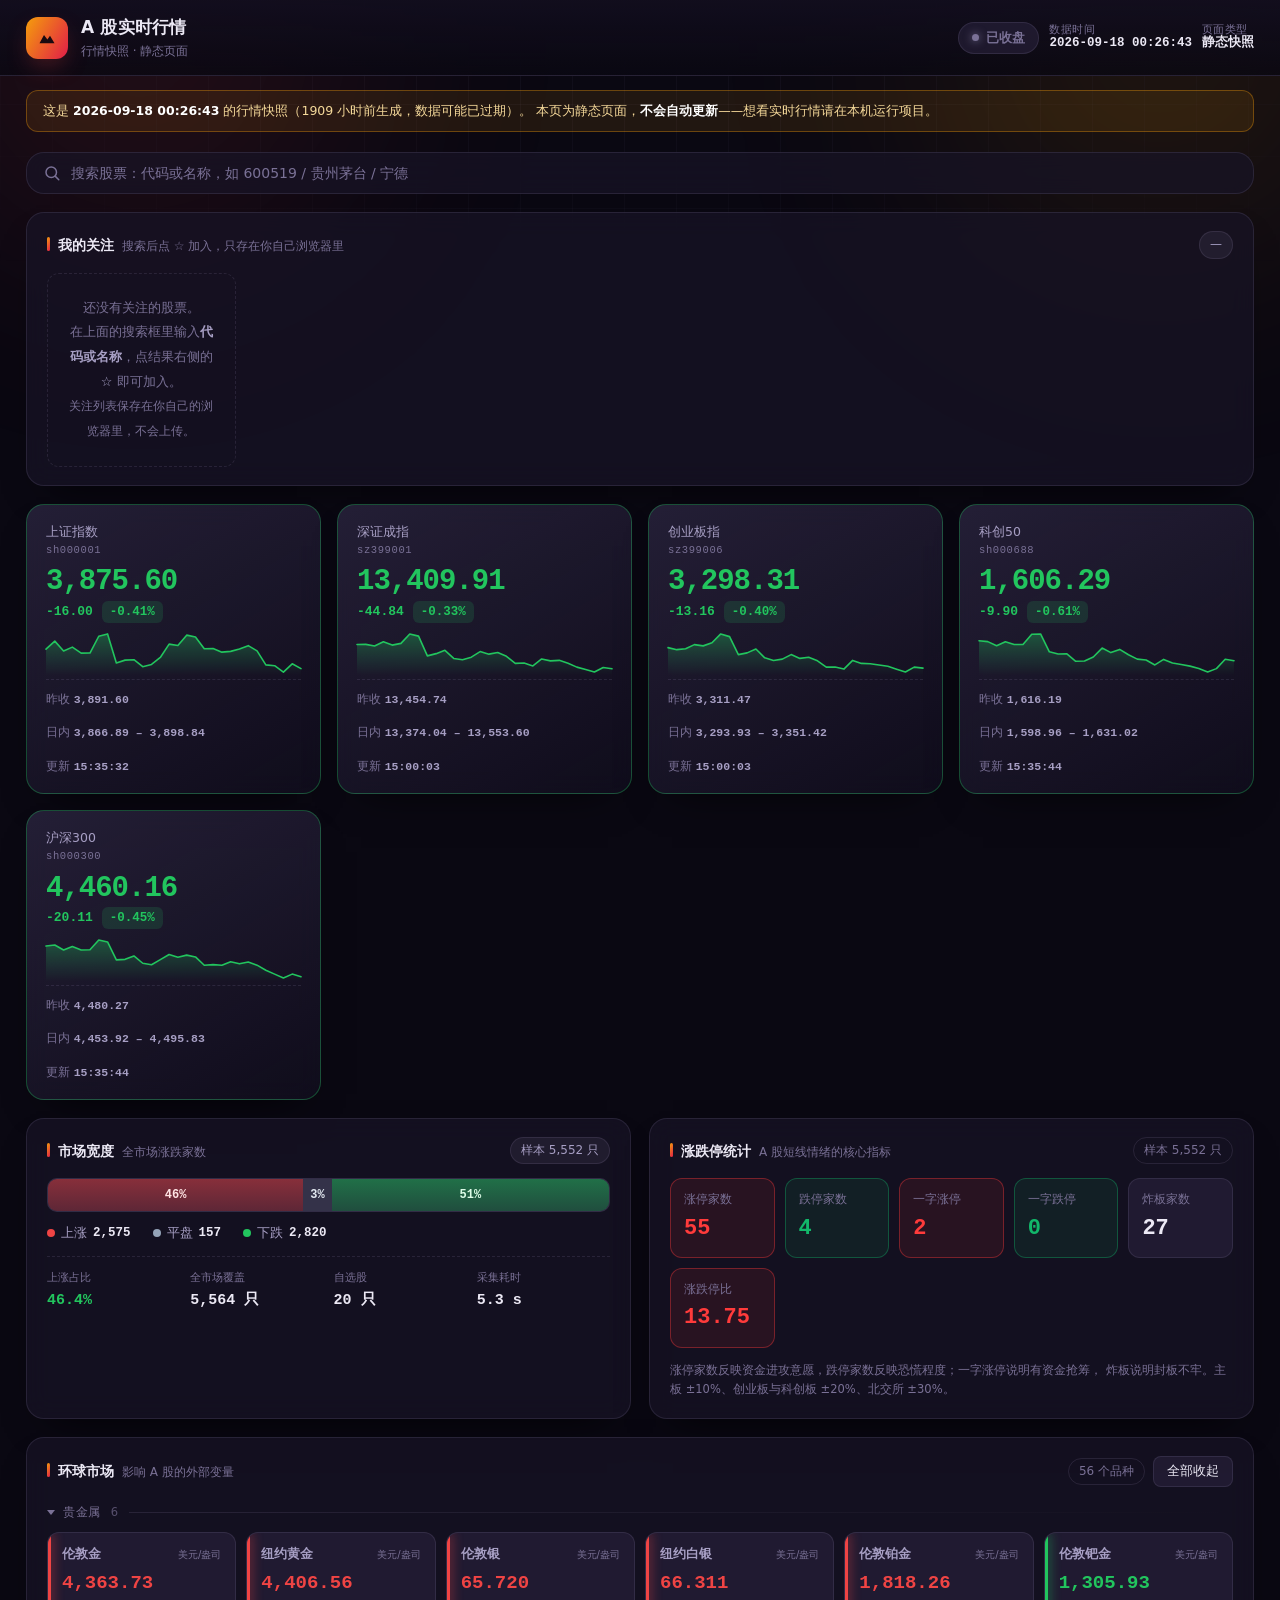
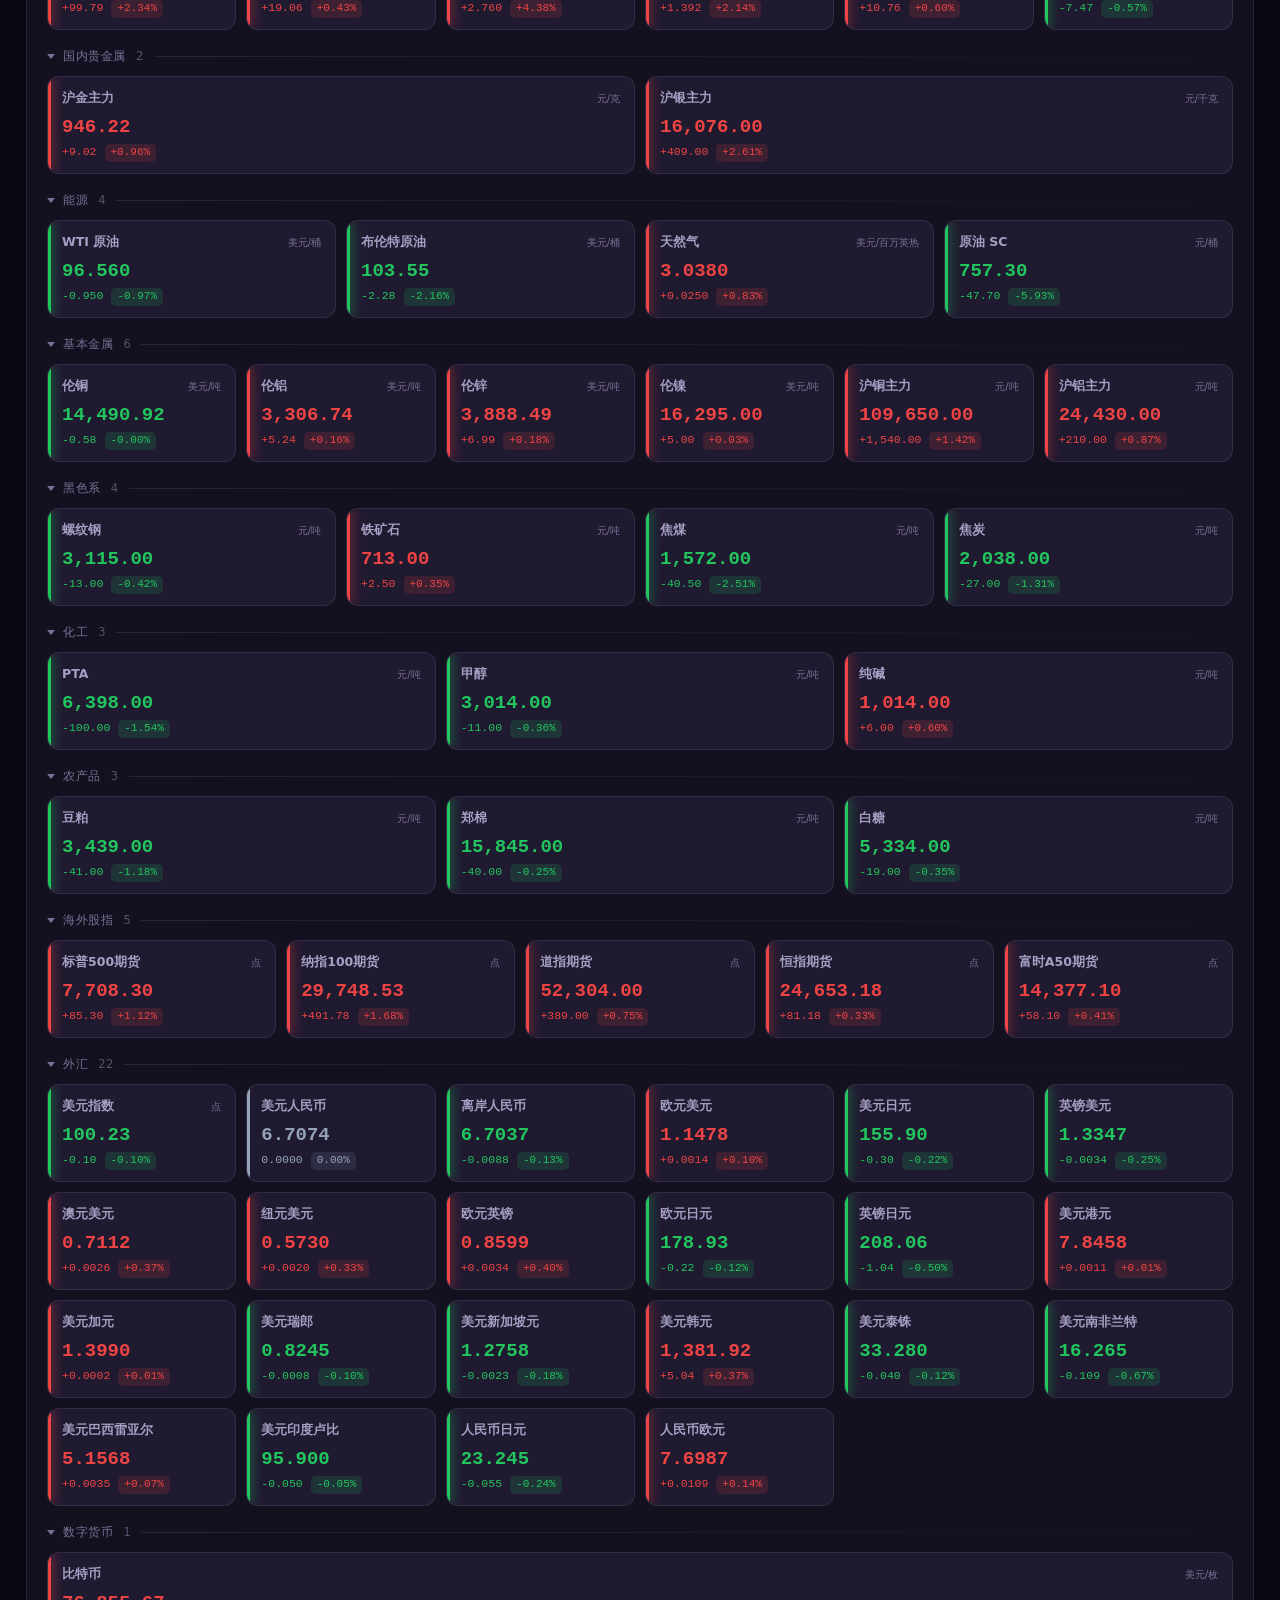
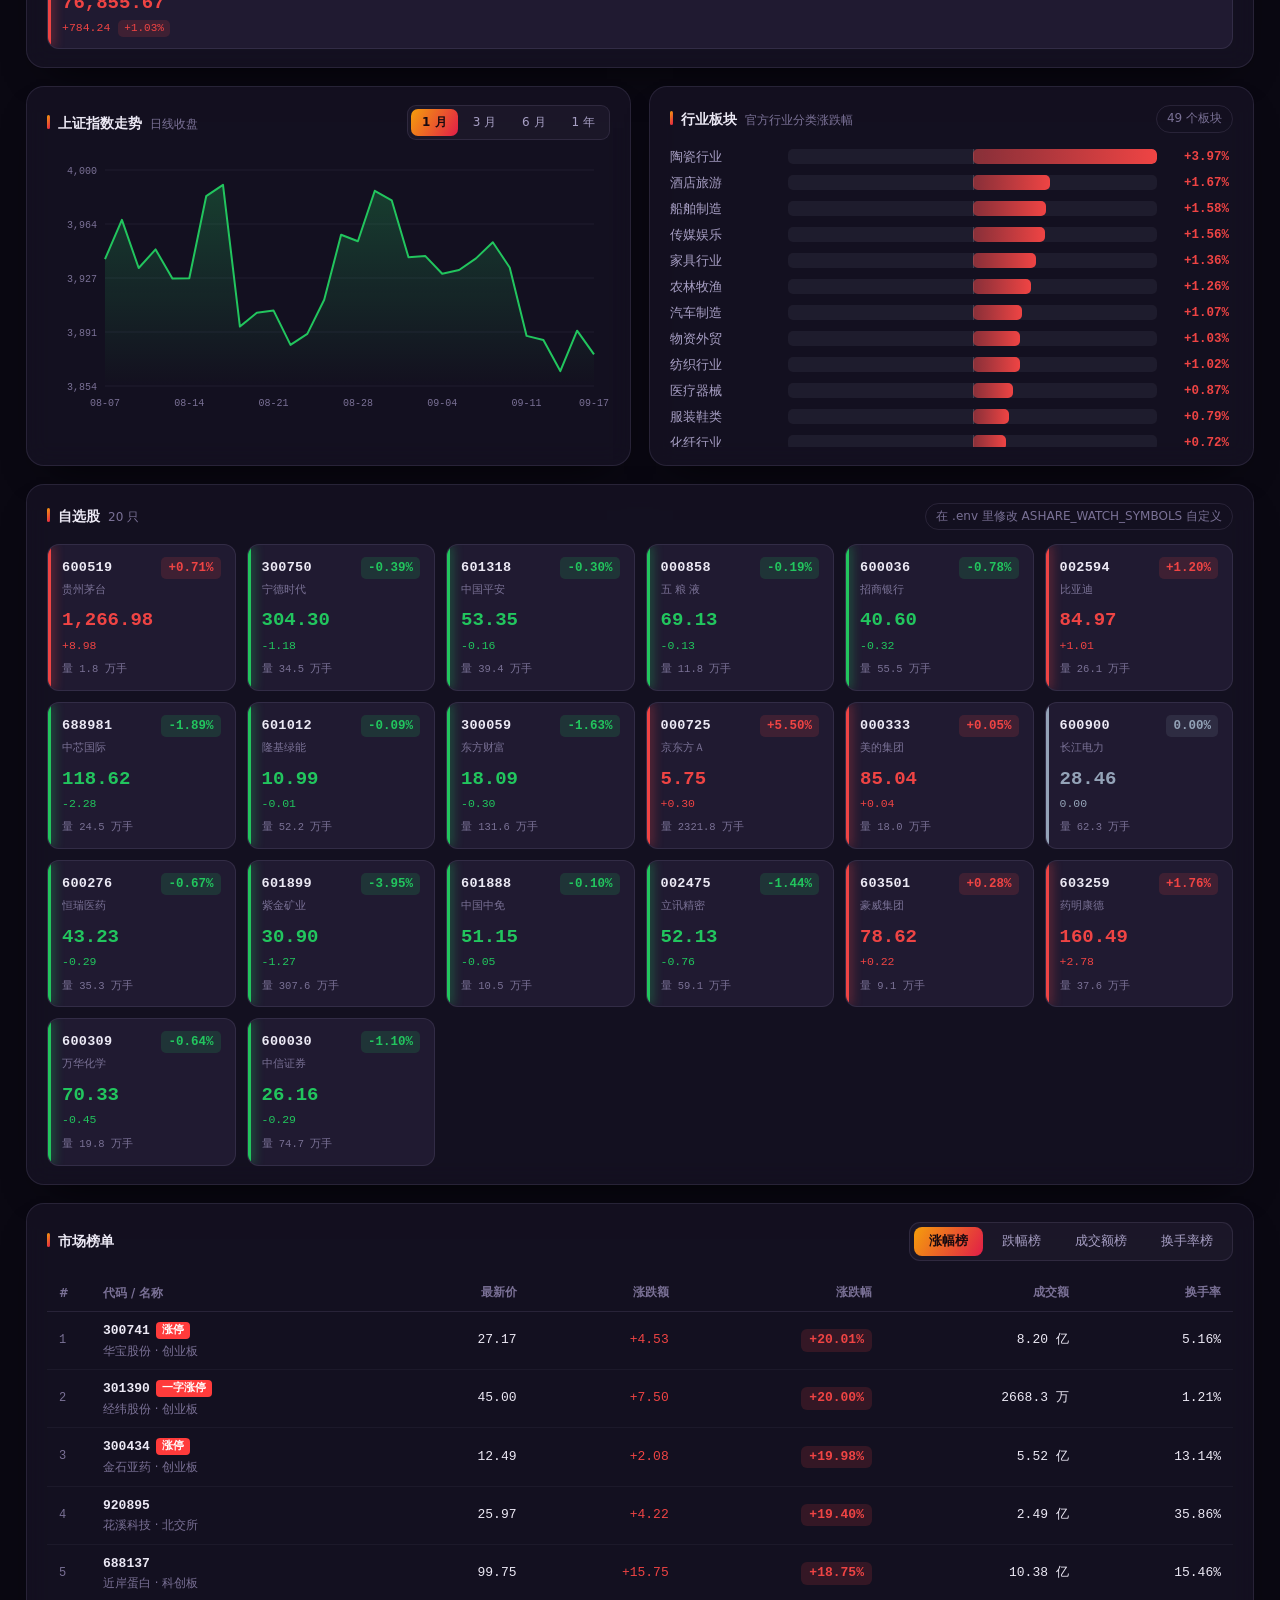
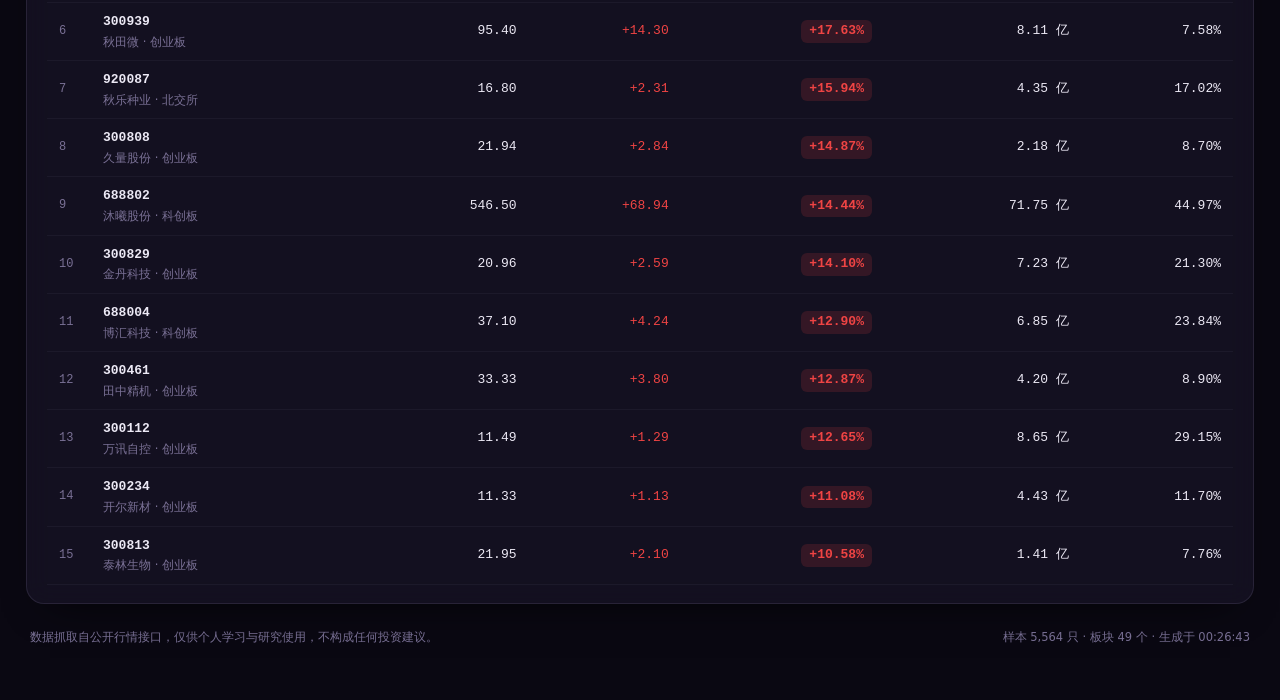
==== commit 4ec4de2c: "feat: 环球市场加「全部收起 / 全部展开」 品种涨到 56 个以后，展开状态下这一块将近 1800px 高。除了原有的 单组收起，再给一个一键开关，收起状态同样记在浏览器里。" ====
--- a/docs/index.html
+++ b/docs/index.html
@@ -459,6 +459,7 @@
 .watch-card.pending .px { color: var(--muted); font-weight: 500; }
 
 .macro-groups { display: grid; gap: 15px; }
+.macro-actions { display: flex; align-items: center; gap: 8px; }
 .macro-group { display: grid; gap: 8px; }
 .macro-group-label {
   width: 100%; padding: 4px 0; background: none; border: 0;
@@ -746,11 +747,14 @@
     </section>
   </div>
 
-  <!-- 环球市场：黄金 / 原油 / 基本金属 / 外汇 -->
+  <!-- 环球市场：分组可收起，品种多的时候不至于把页面占满 -->
   <section class="panel">
     <div class="panel-head">
       <h3>环球市场 <span class="sub">影响 A 股的外部变量</span></h3>
-      <span class="chip ghost" id="macro-note">—</span>
+      <div class="macro-actions">
+        <span class="chip ghost" id="macro-note">—</span>
+        <button id="macro-toggle" class="ghost-btn" type="button">全部收起</button>
+      </div>
     </div>
     <div id="macro-groups" class="macro-groups"></div>
   </section>
@@ -1138,6 +1142,40 @@
   groupEl.querySelector(".macro-group-label")
     .setAttribute("aria-expanded", String(!collapsed));
   saveCollapsedGroups();
+  syncMacroToggle();
+}
+
+/** 「全部收起 / 全部展开」。面板有五十多个品种时会很长，给一个一键开关。 */
+function bindMacroToggle() {
+  const btn = $("macro-toggle");
+  if (!btn) return;
+  btn.addEventListener("click", () => {
+    const groups = [...document.querySelectorAll("#macro-groups .macro-group")];
+    if (!groups.length) return;
+    const collapseAll = !groups.every((g) => g.classList.contains("collapsed"));
+    groups.forEach((group) => {
+      if (collapseAll) {
+        collapsedGroups.add(group.dataset.group);
+      } else {
+        collapsedGroups.delete(group.dataset.group);
+      }
+      group.classList.toggle("collapsed", collapseAll);
+      group.querySelector(".macro-group-label")
+        .setAttribute("aria-expanded", String(!collapseAll));
+    });
+    saveCollapsedGroups();
+    syncMacroToggle();
+  });
+  syncMacroToggle();
+}
+
+function syncMacroToggle() {
+  const btn = $("macro-toggle");
+  if (!btn) return;
+  const groups = [...document.querySelectorAll("#macro-groups .macro-group")];
+  const allCollapsed = groups.length > 0
+    && groups.every((g) => g.classList.contains("collapsed"));
+  btn.textContent = allCollapsed ? "全部展开" : "全部收起";
 }
 
 function renderMacro(macro) {
@@ -1199,6 +1237,7 @@
   });
 
   $("macro-note").textContent = `${macro.length} 个品种`;
+  syncMacroToggle();
 }
 
 function renderSectors(sectors) {
@@ -1864,6 +1903,7 @@
   renderShareBanner(window.__SNAPSHOT__);
   updateCountdown();
   bindSearch();
+  bindMacroToggle();
   renderFollow();
   loadSearchIndex().then(refreshFollowQuotes);
 } else {
@@ -1874,6 +1914,7 @@
     updateCountdown();
   }, 1_000);
   bindSearch();
+  bindMacroToggle();
   renderFollow();
   // 搜索索引跟着全市场快照走（服务端 TTL 4 分钟），5 分钟取一次足够
   loadSearchIndex().then(refreshFollowQuotes);
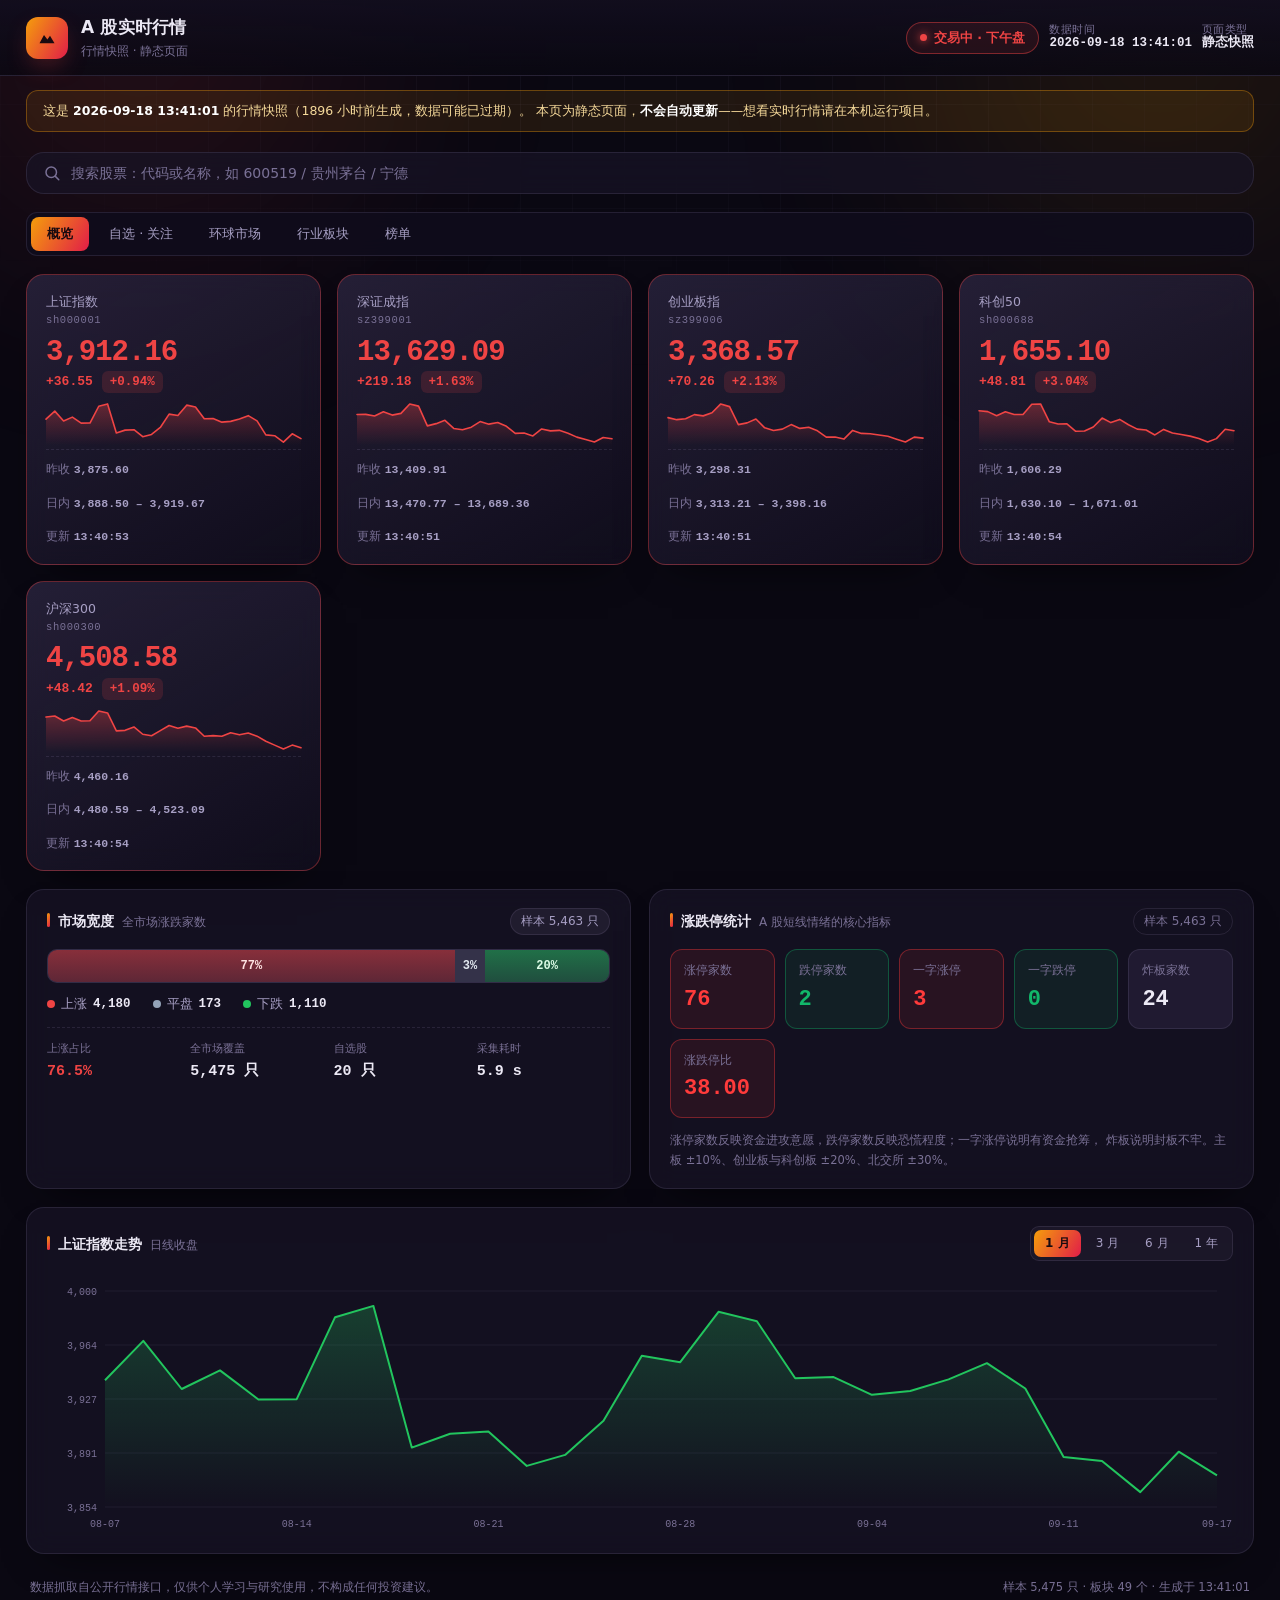
==== commit 8771ec95: "feat: 分标签页导航 + 点开个股看详情 页面太长的问题 - 主导航把页面横切成 5 屏：概览 / 自选·关注 / 环球市场 / 行业板块 / 榜单   吸顶、可横滑，选中的那一屏记在浏览器里 -" ====
--- a/docs/index.html
+++ b/docs/index.html
@@ -3,7 +3,7 @@
 <head>
 <meta charset="utf-8" />
 <meta name="viewport" content="width=device-width, initial-scale=1" />
-<title>A 股行情快照 · 2026-09-18T00:26:43+08:00</title>
+<title>A 股行情快照 · 2026-09-18T13:41:01+08:00</title>
 <style>
 /* ==========================================================================
    A 股实时行情 · 设计系统
@@ -54,6 +54,11 @@
 }
 
 * { box-sizing: border-box; }
+
+/* 用 hidden 属性控制显隐时，别被组件自己的 display 值盖掉。
+   抽屉是 display:flex，不加这条的话 hidden 形同虚设——元素明明标了 hidden，
+   计算出来的 display 还是 flex，看起来「关不掉」。 */
+[hidden] { display: none !important; }
 
 body {
   margin: 0;
@@ -375,7 +380,9 @@
 
 .search-results {
   position: absolute; left: 0; right: 0; top: calc(100% + 8px);
-  z-index: 30;
+  /* 必须高于吸顶的导航（z-index 30）：搜索下拉是浮层，被导航条盖住的话
+     点到的就是导航而不是结果行。 */
+  z-index: 40;
   max-height: 62vh; overflow-y: auto;
   border-radius: var(--r-lg);
   border: 1px solid var(--border-hi);
@@ -598,6 +605,27 @@
 .tab { border: none; background: transparent; padding: 6px 15px; border-radius: 8px; color: var(--text-2); font-size: 12.5px; }
 .tab:hover { transform: none; background: rgba(148, 140, 180, .1); }
 .tab.active { color: #180a10; font-weight: 700; background: var(--brand-grad); }
+.tab { white-space: nowrap; }
+.tab-badge {
+  display: inline-block; margin-left: 6px; padding: 0 6px;
+  border-radius: 999px; font-size: 10.5px; font-weight: 700;
+  background: var(--accent); color: #180a10; font-variant-numeric: tabular-nums;
+}
+
+/* ------------------------------------------------------------ 主导航 */
+.main-tabs {
+  position: sticky; top: 10px; z-index: 30;
+  flex-wrap: nowrap; overflow-x: auto; overscroll-behavior-x: contain;
+  background: rgba(16, 13, 28, .92);
+  backdrop-filter: blur(14px);
+  scrollbar-width: none;
+}
+.main-tabs::-webkit-scrollbar { display: none; }
+.main-tabs .tab { padding: 8px 16px; font-size: 13px; }
+
+/* 标签页面板：同一时间只显示一个，页面长度因此只有原来的一小截 */
+.tab-panel { display: none; grid-template-columns: minmax(0, 1fr); gap: 18px; }
+.tab-panel.is-active { display: grid; }
 
 .table-wrap { overflow-x: auto; }
 /* 表格给一个最小宽度，窄屏时由外层 .table-wrap 横向滚动，
@@ -625,6 +653,127 @@
   display: flex; justify-content: space-between; gap: 16px; flex-wrap: wrap;
   font-size: 11.5px; color: var(--muted); padding: 6px 4px 0;
 }
+
+/* ---------------------------------------------------------- 个股详情 */
+.scrim {
+  position: fixed; inset: 0; z-index: 90;
+  background: rgba(6, 4, 12, .62); backdrop-filter: blur(2px);
+  animation: fade-in .18s ease;
+}
+@keyframes fade-in { from { opacity: 0; } to { opacity: 1; } }
+
+.drawer {
+  position: fixed; top: 0; right: 0; bottom: 0; z-index: 91;
+  width: min(560px, 100%);
+  display: flex; flex-direction: column;
+  background: linear-gradient(180deg, #16122a, #100d1e 60%);
+  border-left: 1px solid var(--border-hi);
+  box-shadow: -30px 0 70px -40px #000;
+  animation: slide-in .2s ease;
+}
+@keyframes slide-in { from { transform: translateX(24px); opacity: .6; } to { transform: none; opacity: 1; } }
+
+.drawer-head {
+  display: flex; align-items: flex-start; justify-content: space-between;
+  gap: 14px; padding: 16px 18px 14px; border-bottom: 1px solid var(--border);
+}
+.dh-title { display: flex; align-items: baseline; gap: 8px; flex-wrap: wrap; }
+.dh-title h3 { margin: 0; font-size: 17px; font-weight: 700; }
+.dh-code { font-family: var(--mono); font-size: 12.5px; color: var(--muted); }
+.dh-board {
+  padding: 1px 8px; border-radius: 999px; font-size: 11px;
+  color: var(--text-2); background: rgba(148, 140, 180, .12);
+  border: 1px solid var(--border);
+}
+.dh-price {
+  display: flex; align-items: baseline; gap: 10px; margin-top: 8px;
+  font-family: var(--mono); font-variant-numeric: tabular-nums;
+}
+.dh-price strong { font-size: 26px; font-weight: 700; }
+.dh-price span { font-size: 13.5px; font-weight: 600; }
+.dh-actions { display: flex; align-items: center; gap: 6px; flex: none; }
+
+.icon-btn {
+  width: 30px; height: 30px; padding: 0; display: grid; place-items: center;
+  border-radius: 9px; font-size: 18px; line-height: 1; color: var(--text-2);
+}
+
+.drawer-body { flex: 1; overflow-y: auto; padding: 16px 18px 24px; display: grid; gap: 18px; align-content: start; }
+.drawer-foot { padding: 10px 18px 14px; border-top: 1px solid var(--border); font-size: 11px; color: var(--muted); }
+
+/* 抽屉打开时锁住背景滚动，否则手机上会「穿过」抽屉滚到后面那层 */
+body.drawer-open { overflow: hidden; }
+
+#detail-follow.on { color: var(--accent); border-color: var(--accent); }
+
+.detail-block { display: grid; gap: 9px; }
+.detail-block > h4 {
+  margin: 0; font-size: 12.5px; font-weight: 600; color: var(--text-2);
+  display: flex; align-items: center; gap: 8px;
+}
+.detail-block > h4::after {
+  content: ""; flex: 1; height: 1px;
+  background: linear-gradient(90deg, var(--border), transparent);
+}
+
+.kv-grid { display: grid; grid-template-columns: repeat(auto-fit, minmax(min(112px, 100%), 1fr)); gap: 8px; }
+.kv {
+  padding: 8px 10px; border-radius: var(--r-sm);
+  border: 1px solid var(--border); background: rgba(148, 140, 180, .05);
+  display: grid; gap: 3px;
+}
+.kv .k { font-size: 11px; color: var(--muted); }
+.kv .v { font-family: var(--mono); font-size: 13.5px; font-variant-numeric: tabular-nums; }
+
+/* 五档盘口 */
+.orderbook { display: grid; grid-template-columns: 1fr 1fr; gap: 12px; }
+.ob-side { display: grid; gap: 4px; }
+.ob-side .ob-title { font-size: 11px; color: var(--muted); margin-bottom: 2px; }
+.ob-row {
+  position: relative; display: grid; grid-template-columns: 26px 1fr auto;
+  align-items: center; gap: 8px; padding: 4px 7px;
+  border-radius: 6px; overflow: hidden; font-family: var(--mono); font-size: 12.5px;
+  font-variant-numeric: tabular-nums;
+}
+.ob-row .lv { color: var(--muted); font-size: 11px; }
+.ob-row .ob-bar { position: absolute; top: 0; bottom: 0; left: 0; opacity: .16; }
+.ob-row.bid .ob-bar { background: var(--up); }
+.ob-row.ask .ob-bar { background: var(--down); }
+.ob-row .ob-vol { color: var(--text-2); font-size: 11.5px; }
+
+/* 资金流向 */
+.flow-list { display: grid; gap: 6px; }
+.flow-row {
+  display: grid; grid-template-columns: 84px 1fr 88px 74px;
+  align-items: center; gap: 8px; font-size: 12.5px;
+  font-family: var(--mono); font-variant-numeric: tabular-nums;
+}
+.flow-row .d { color: var(--muted); }
+.flow-row .bar-track { position: relative; height: 8px; border-radius: 4px; background: rgba(148, 140, 180, .1); overflow: hidden; }
+.flow-row .bar { position: absolute; top: 0; bottom: 0; border-radius: 4px; }
+.flow-row .bar.up { background: var(--up); left: 50%; }
+.flow-row .bar.down { background: var(--down); right: 50%; }
+.flow-row .mid { position: absolute; left: 50%; top: 0; bottom: 0; width: 1px; background: rgba(236, 233, 245, .2); }
+
+.detail-note {
+  padding: 14px; border: 1px dashed var(--border); border-radius: var(--r-md);
+  color: var(--muted); font-size: 12.5px; line-height: 1.8;
+}
+.detail-loading { display: grid; place-items: center; gap: 10px; padding: 60px 0; color: var(--muted); font-size: 13px; }
+
+/* 轻量提示 */
+.toast {
+  position: fixed; left: 50%; bottom: 26px; transform: translateX(-50%);
+  z-index: 120; padding: 10px 18px; border-radius: 999px;
+  background: rgba(24, 20, 38, .96); border: 1px solid var(--border-hi);
+  color: var(--text); font-size: 13px; box-shadow: var(--shadow);
+  animation: toast-in .2s ease;
+}
+@keyframes toast-in { from { opacity: 0; transform: translate(-50%, 8px); } to { opacity: 1; transform: translate(-50%, 0); } }
+
+/* 可点击的行情卡 / 榜单行 */
+.watch-card[data-code], .rank-table tbody tr[data-code] { cursor: pointer; }
+.rank-table tbody tr[data-code]:hover td { background: rgba(148, 140, 180, .08); }
 
 @media (prefers-reduced-motion: reduce) { * { animation: none !important; transition: none !important; } }
 
@@ -703,63 +852,52 @@
     <div id="search-results" class="search-results" hidden></div>
   </section>
 
-  <!-- 我的关注：手动加的，存在浏览器本地（所以静态分享页也能用） -->
-  <section class="panel" id="follow-panel">
-    <div class="panel-head">
-      <h3>我的关注 <span class="sub">搜索后点 ☆ 加入，只存在你自己浏览器里</span></h3>
-      <div class="follow-actions">
-        <span class="chip" id="follow-count">—</span>
-        <button id="follow-clear" class="ghost-btn" hidden>全部清空</button>
-      </div>
+  <!-- 主导航：把原来的长页面横向切成几屏，手机上不用一路往下拉。
+       吸顶 + 可横向滚动，标签数量再多也不会挤爆。 -->
+  <nav class="tabs main-tabs" id="main-tabs" role="tablist">
+    <button class="tab active" type="button" role="tab" data-panel="overview">概览</button>
+    <button class="tab" type="button" role="tab" data-panel="mine">
+      自选 · 关注<span class="tab-badge" id="tab-badge-mine" hidden>0</span>
+    </button>
+    <button class="tab" type="button" role="tab" data-panel="macro">环球市场</button>
+    <button class="tab" type="button" role="tab" data-panel="sectors">行业板块</button>
+    <button class="tab" type="button" role="tab" data-panel="rank">榜单</button>
+  </nav>
+
+  <!-- ------------------------------- 概览 ------------------------------- -->
+  <section class="tab-panel is-active" data-panel="overview">
+    <!-- 指数主卡 -->
+    <section id="index-cards" class="index-row"></section>
+
+    <!-- 市场宽度 + 涨跌停统计（A 股最有信息量的两个情绪指标） -->
+    <div class="grid-2">
+      <section class="panel">
+        <div class="panel-head">
+          <h3>市场宽度 <span class="sub">全市场涨跌家数</span></h3>
+          <span class="chip" id="breadth-total">—</span>
+        </div>
+        <div class="breadth-bar" id="breadth-bar"></div>
+        <div class="breadth-legend">
+          <span class="up"><i></i>上涨 <b id="breadth-up">—</b></span>
+          <span class="flat"><i></i>平盘 <b id="breadth-flat">—</b></span>
+          <span class="down"><i></i>下跌 <b id="breadth-down">—</b></span>
+        </div>
+        <div class="mini-stats" id="mini-stats"></div>
+      </section>
+
+      <section class="panel">
+        <div class="panel-head">
+          <h3>涨跌停统计 <span class="sub">A 股短线情绪的核心指标</span></h3>
+          <span class="chip ghost" id="limit-sample">—</span>
+        </div>
+        <div id="limit-grid" class="limit-grid"></div>
+        <p class="limit-note">
+          涨停家数反映资金进攻意愿，跌停家数反映恐慌程度；一字涨停说明有资金抢筹，
+          炸板说明封板不牢。主板 ±10%、创业板与科创板 ±20%、北交所 ±30%。
+        </p>
+      </section>
     </div>
-    <div id="follow-list" class="watch-grid"></div>
-  </section>
-
-  <!-- 指数主卡 -->
-  <section id="index-cards" class="index-row"></section>
-
-  <!-- 市场宽度 + 涨跌停统计（A 股最有信息量的两个情绪指标） -->
-  <div class="grid-2">
-    <section class="panel">
-      <div class="panel-head">
-        <h3>市场宽度 <span class="sub">全市场涨跌家数</span></h3>
-        <span class="chip" id="breadth-total">—</span>
-      </div>
-      <div class="breadth-bar" id="breadth-bar"></div>
-      <div class="breadth-legend">
-        <span class="up"><i></i>上涨 <b id="breadth-up">—</b></span>
-        <span class="flat"><i></i>平盘 <b id="breadth-flat">—</b></span>
-        <span class="down"><i></i>下跌 <b id="breadth-down">—</b></span>
-      </div>
-      <div class="mini-stats" id="mini-stats"></div>
-    </section>
-
-    <section class="panel">
-      <div class="panel-head">
-        <h3>涨跌停统计 <span class="sub">A 股短线情绪的核心指标</span></h3>
-        <span class="chip ghost" id="limit-sample">—</span>
-      </div>
-      <div id="limit-grid" class="limit-grid"></div>
-      <p class="limit-note">
-        涨停家数反映资金进攻意愿，跌停家数反映恐慌程度；一字涨停说明有资金抢筹，
-        炸板说明封板不牢。主板 ±10%、创业板与科创板 ±20%、北交所 ±30%。
-      </p>
-    </section>
-  </div>
-
-  <!-- 环球市场：分组可收起，品种多的时候不至于把页面占满 -->
-  <section class="panel">
-    <div class="panel-head">
-      <h3>环球市场 <span class="sub">影响 A 股的外部变量</span></h3>
-      <div class="macro-actions">
-        <span class="chip ghost" id="macro-note">—</span>
-        <button id="macro-toggle" class="ghost-btn" type="button">全部收起</button>
-      </div>
-    </div>
-    <div id="macro-groups" class="macro-groups"></div>
-  </section>
-
-  <div class="grid-2">
+
     <!-- 指数走势 -->
     <section class="panel">
       <div class="panel-head">
@@ -773,8 +911,49 @@
       </div>
       <div id="history-chart" class="chart"></div>
     </section>
-
-    <!-- 行业板块 -->
+  </section>
+
+  <!-- ---------------------------- 自选 · 关注 ---------------------------- -->
+  <section class="tab-panel" data-panel="mine">
+    <!-- 我的关注：手动加的，存在浏览器本地（所以静态分享页也能用） -->
+    <section class="panel" id="follow-panel">
+      <div class="panel-head">
+        <h3>我的关注 <span class="sub">搜索后点 ☆ 加入，只存在你自己浏览器里</span></h3>
+        <div class="follow-actions">
+          <span class="chip" id="follow-count">—</span>
+          <button id="follow-clear" class="ghost-btn" hidden>全部清空</button>
+        </div>
+      </div>
+      <div id="follow-list" class="watch-grid"></div>
+    </section>
+
+    <!-- 自选股 -->
+    <section class="panel">
+      <div class="panel-head">
+        <h3>自选股 <span class="sub" id="watchlist-count">—</span></h3>
+        <span class="chip ghost">在 .env 里修改 ASHARE_WATCH_SYMBOLS 自定义</span>
+      </div>
+      <div id="watchlist" class="watch-grid"></div>
+    </section>
+  </section>
+
+  <!-- ---------------------------- 环球市场 ------------------------------ -->
+  <section class="tab-panel" data-panel="macro">
+    <!-- 分组可收起，品种多的时候不至于把页面占满 -->
+    <section class="panel">
+      <div class="panel-head">
+        <h3>环球市场 <span class="sub">影响 A 股的外部变量</span></h3>
+        <div class="macro-actions">
+          <span class="chip ghost" id="macro-note">—</span>
+          <button id="macro-toggle" class="ghost-btn" type="button">全部收起</button>
+        </div>
+      </div>
+      <div id="macro-groups" class="macro-groups"></div>
+    </section>
+  </section>
+
+  <!-- ---------------------------- 行业板块 ------------------------------ -->
+  <section class="tab-panel" data-panel="sectors">
     <section class="panel">
       <div class="panel-head">
         <h3>行业板块 <span class="sub">官方行业分类涨跌幅</span></h3>
@@ -782,44 +961,37 @@
       </div>
       <div id="sector-list" class="sector-list"></div>
     </section>
-  </div>
-
-  <!-- 自选股 -->
-  <section class="panel">
-    <div class="panel-head">
-      <h3>自选股 <span class="sub" id="watchlist-count">—</span></h3>
-      <span class="chip ghost">在 .env 里修改 ASHARE_WATCH_SYMBOLS 自定义</span>
-    </div>
-    <div id="watchlist" class="watch-grid"></div>
   </section>
 
-  <!-- 榜单 -->
-  <section class="panel">
-    <div class="panel-head">
-      <h3>市场榜单</h3>
-      <nav class="tabs" id="rank-tabs">
-        <button class="tab active" data-key="gainers">涨幅榜</button>
-        <button class="tab" data-key="losers">跌幅榜</button>
-        <button class="tab" data-key="most_active">成交额榜</button>
-        <button class="tab" data-key="turnover_leaders">换手率榜</button>
-      </nav>
-    </div>
-    <div class="table-wrap">
-      <table class="rank-table">
-        <thead>
-          <tr>
-            <th class="col-idx">#</th>
-            <th>代码 / 名称</th>
-            <th class="num">最新价</th>
-            <th class="num">涨跌额</th>
-            <th class="num">涨跌幅</th>
-            <th class="num">成交额</th>
-            <th class="num">换手率</th>
-          </tr>
-        </thead>
-        <tbody id="rank-body"></tbody>
-      </table>
-    </div>
+  <!-- ------------------------------- 榜单 ------------------------------- -->
+  <section class="tab-panel" data-panel="rank">
+    <section class="panel">
+      <div class="panel-head">
+        <h3>市场榜单</h3>
+        <nav class="tabs" id="rank-tabs">
+          <button class="tab active" data-key="gainers">涨幅榜</button>
+          <button class="tab" data-key="losers">跌幅榜</button>
+          <button class="tab" data-key="most_active">成交额榜</button>
+          <button class="tab" data-key="turnover_leaders">换手率榜</button>
+        </nav>
+      </div>
+      <div class="table-wrap">
+        <table class="rank-table">
+          <thead>
+            <tr>
+              <th class="col-idx">#</th>
+              <th>代码 / 名称</th>
+              <th class="num">最新价</th>
+              <th class="num">涨跌额</th>
+              <th class="num">涨跌幅</th>
+              <th class="num">成交额</th>
+              <th class="num">换手率</th>
+            </tr>
+          </thead>
+          <tbody id="rank-body"></tbody>
+        </table>
+      </div>
+    </section>
   </section>
 
   <footer class="foot">
@@ -828,7 +1000,34 @@
   </footer>
 </main>
 
-<script>window.__SNAPSHOT__ = {"fetched_at":"2026-09-18T00:26:43+08:00","generated_ms":5254.1,"market":{"status":"已收盘","is_open":false,"session":"","trade_date":"2026-09-17 15:35:32","note":"最近交易日 2026-09-17"},"indexes":[{"code":"000001","sina":"sh000001","name":"上证指数","price":3875.6044,"change":-15.9961,"change_pct":-0.411,"open":3876.9983,"prev_close":3891.6005,"high":3898.8356,"low":3866.8921,"volume":452886464.0,"amount":868773066850.0,"turnover":null,"pe":null,"pb":null,"market_cap":null,"float_cap":null,"board":"主板","is_st":false,"limit_status":"","timestamp":"2026-09-17 15:35:32","history":[3940.037,3966.594,3934.093,3946.675,3926.965,3927.176,3982.654,3990.304,3894.422,3903.721,3905.203,3882.008,3889.445,3912.524,3956.571,3952.179,3986.298,3979.888,3941.386,3942.088,3930.116,3932.699,3940.551,3951.507,3934.404,3888.111,3885.333,3864.279,3891.601,3875.604],"direction":"down","is_suspended":false},{"code":"399001","sina":"sz399001","name":"深证成指","price":13409.908,"change":-44.835,"change_pct":-0.3332,"open":13409.883,"prev_close":13454.743,"high":13553.595,"low":13374.04,"volume":55825688031.0,"amount":954361203597.09,"turnover":null,"pe":null,"pb":null,"market_cap":null,"float_cap":null,"board":"其他","is_st":false,"limit_status":"","timestamp":"2026-09-17 15:00:03","history":[14311.008,14316.961,14259.44,14414.427,14289.442,14354.306,14704.274,14622.495,13890.152,13972.78,14094.168,13794.289,13745.869,13841.327,14048.876,13953.065,14014.997,13872.377,13611.547,13625.122,13516.969,13774.915,13703.208,13723.322,13617.67,13471.257,13384.568,13287.974,13454.743,13409.908],"direction":"down","is_suspended":false},{"code":"399006","sina":"sz399006","name":"创业板指","price":3298.31,"change":-13.164,"change_pct":-0.3975,"open":3297.31,"prev_close":3311.474,"high":3351.421,"low":3293.933,"volume":14522025674.0,"amount":443225376249.4,"turnover":null,"pe":null,"pb":null,"market_cap":null,"float_cap":null,"board":"其他","is_st":false,"limit_status":"","timestamp":"2026-09-17 15:00:03","history":[3563.116,3537.214,3549.164,3602.083,3586.043,3626.296,3740.157,3705.564,3473.493,3495.589,3545.577,3431.885,3397.515,3414.883,3473.355,3424.401,3438.681,3393.43,3312.243,3312.541,3286.546,3398.681,3359.716,3354.969,3338.422,3322.039,3285.583,3247.918,3311.474,3298.31],"direction":"down","is_suspended":false},{"code":"000688","sina":"sh000688","name":"科创50","price":1606.2869,"change":-9.8987,"change_pct":-0.6125,"open":1607.8472,"prev_close":1616.1856,"high":1631.0217,"low":1598.9586,"volume":6555793.0,"amount":85437721850.0,"turnover":null,"pe":null,"pb":null,"market_cap":null,"float_cap":null,"board":"主板","is_st":false,"limit_status":"","timestamp":"2026-09-17 15:35:44","history":[1744.024,1737.774,1709.503,1736.991,1717.748,1717.679,1788.85,1790.874,1667.516,1652.972,1653.555,1602.337,1604.593,1632.02,1693.48,1662.149,1684.387,1647.535,1617.597,1611.165,1577.361,1615.531,1590.995,1580.059,1569.218,1553.394,1528.266,1551.958,1616.186,1606.287],"direction":"down","is_suspended":false},{"code":"000300","sina":"sh000300","name":"沪深300","price":4460.1557,"change":-20.1126,"change_pct":-0.4489,"open":4463.6206,"prev_close":4480.2683,"high":4495.8348,"low":4453.9186,"volume":170025642.0,"amount":448339162423.0,"turnover":null,"pe":null,"pb":null,"market_cap":null,"float_cap":null,"board":"主板","is_st":false,"limit_status":"","timestamp":"2026-09-17 15:35:44","history":[4694.437,4702.025,4663.789,4690.917,4663.951,4665.881,4741.098,4725.813,4588.696,4592.75,4618.895,4563.127,4552.033,4590.794,4630.277,4609.176,4625.086,4611.439,4547.956,4552.578,4548.05,4575.025,4558.737,4572.6,4548.39,4510.155,4480.082,4450.04,4480.268,4460.156],"direction":"down","is_suspended":false}],"watchlist":[{"code":"600519","sina":"sh600519","name":"贵州茅台","price":1266.98,"change":8.98,"change_pct":0.7138,"open":1257.98,"prev_close":1258.0,"high":1267.6,"low":1254.0,"volume":1755380.0,"amount":2217338283.0,"turnover":null,"pe":null,"pb":null,"market_cap":null,"float_cap":null,"board":"主板","is_st":false,"limit_status":"","timestamp":"2026-09-17 15:34:58","history":[],"direction":"up","is_suspended":false},{"code":"300750","sina":"sz300750","name":"宁德时代","price":304.3,"change":-1.18,"change_pct":-0.3863,"open":306.0,"prev_close":305.48,"high":308.66,"low":302.7,"volume":34489561.0,"amount":10542488908.29,"turnover":null,"pe":null,"pb":null,"market_cap":null,"float_cap":null,"board":"创业板","is_st":false,"limit_status":"","timestamp":"2026-09-17 15:35:45","history":[],"direction":"down","is_suspended":false},{"code":"601318","sina":"sh601318","name":"中国平安","price":53.35,"change":-0.16,"change_pct":-0.299,"open":53.4,"prev_close":53.51,"high":53.7,"low":53.16,"volume":39356372.0,"amount":2099595280.0,"turnover":null,"pe":null,"pb":null,"market_cap":null,"float_cap":null,"board":"主板","is_st":false,"limit_status":"","timestamp":"2026-09-17 15:34:58","history":[],"direction":"down","is_suspended":false},{"code":"000858","sina":"sz000858","name":"五 粮 液","price":69.13,"change":-0.13,"change_pct":-0.1877,"open":69.01,"prev_close":69.26,"high":69.27,"low":68.87,"volume":11786561.0,"amount":813663136.31,"turnover":null,"pe":null,"pb":null,"market_cap":null,"float_cap":null,"board":"主板","is_st":false,"limit_status":"","timestamp":"2026-09-17 15:36:00","history":[],"direction":"down","is_suspended":false},{"code":"600036","sina":"sh600036","name":"招商银行","price":40.6,"change":-0.32,"change_pct":-0.782,"open":40.9,"prev_close":40.92,"high":40.95,"low":40.45,"volume":55479839.0,"amount":2254684284.0,"turnover":null,"pe":null,"pb":null,"market_cap":null,"float_cap":null,"board":"主板","is_st":false,"limit_status":"","timestamp":"2026-09-17 15:34:58","history":[],"direction":"down","is_suspended":false},{"code":"002594","sina":"sz002594","name":"比亚迪","price":84.97,"change":1.01,"change_pct":1.203,"open":83.8,"prev_close":83.96,"high":85.56,"low":83.11,"volume":26147894.0,"amount":2200169059.39,"turnover":null,"pe":null,"pb":null,"market_cap":null,"float_cap":null,"board":"主板","is_st":false,"limit_status":"","timestamp":"2026-09-17 15:36:00","history":[],"direction":"up","is_suspended":false},{"code":"688981","sina":"sh688981","name":"中芯国际","price":118.62,"change":-2.28,"change_pct":-1.8859,"open":119.5,"prev_close":120.9,"high":120.77,"low":117.9,"volume":24508600.0,"amount":2919376395.0,"turnover":null,"pe":null,"pb":null,"market_cap":null,"float_cap":null,"board":"科创板","is_st":false,"limit_status":"","timestamp":"2026-09-17 15:34:58","history":[],"direction":"down","is_suspended":false},{"code":"601012","sina":"sh601012","name":"隆基绿能","price":10.99,"change":-0.01,"change_pct":-0.0909,"open":10.93,"prev_close":11.0,"high":11.03,"low":10.89,"volume":52170530.0,"amount":571881494.0,"turnover":null,"pe":null,"pb":null,"market_cap":null,"float_cap":null,"board":"主板","is_st":false,"limit_status":"","timestamp":"2026-09-17 15:34:58","history":[],"direction":"down","is_suspended":false},{"code":"300059","sina":"sz300059","name":"东方财富","price":18.09,"change":-0.3,"change_pct":-1.6313,"open":18.27,"prev_close":18.39,"high":18.38,"low":18.07,"volume":131570774.0,"amount":2390829789.21,"turnover":null,"pe":null,"pb":null,"market_cap":null,"float_cap":null,"board":"创业板","is_st":false,"limit_status":"","timestamp":"2026-09-17 15:35:00","history":[],"direction":"down","is_suspended":false},{"code":"000725","sina":"sz000725","name":"京东方Ａ","price":5.75,"change":0.3,"change_pct":5.5046,"open":5.42,"prev_close":5.45,"high":5.81,"low":5.42,"volume":2321829628.0,"amount":13293783304.98,"turnover":null,"pe":null,"pb":null,"market_cap":null,"float_cap":null,"board":"主板","is_st":false,"limit_status":"","timestamp":"2026-09-17 15:35:45","history":[],"direction":"up","is_suspended":false},{"code":"000333","sina":"sz000333","name":"美的集团","price":85.04,"change":0.04,"change_pct":0.0471,"open":85.25,"prev_close":85.0,"high":85.28,"low":84.16,"volume":18013445.0,"amount":1527387390.43,"turnover":null,"pe":null,"pb":null,"market_cap":null,"float_cap":null,"board":"主板","is_st":false,"limit_status":"","timestamp":"2026-09-17 15:35:30","history":[],"direction":"up","is_suspended":false},{"code":"600900","sina":"sh600900","name":"长江电力","price":28.46,"change":0.0,"change_pct":0.0,"open":28.44,"prev_close":28.46,"high":28.56,"low":28.11,"volume":62337410.0,"amount":1768595625.0,"turnover":null,"pe":null,"pb":null,"market_cap":null,"float_cap":null,"board":"主板","is_st":false,"limit_status":"","timestamp":"2026-09-17 15:34:58","history":[],"direction":"flat","is_suspended":false},{"code":"600276","sina":"sh600276","name":"恒瑞医药","price":43.23,"change":-0.29,"change_pct":-0.6664,"open":43.33,"prev_close":43.52,"high":43.68,"low":43.1,"volume":35252364.0,"amount":1528878279.0,"turnover":null,"pe":null,"pb":null,"market_cap":null,"float_cap":null,"board":"主板","is_st":false,"limit_status":"","timestamp":"2026-09-17 15:34:58","history":[],"direction":"down","is_suspended":false},{"code":"601899","sina":"sh601899","name":"紫金矿业","price":30.9,"change":-1.27,"change_pct":-3.9478,"open":31.8,"prev_close":32.17,"high":32.0,"low":30.51,"volume":307590534.0,"amount":9523260775.0,"turnover":null,"pe":null,"pb":null,"market_cap":null,"float_cap":null,"board":"主板","is_st":false,"limit_status":"","timestamp":"2026-09-17 15:34:58","history":[],"direction":"down","is_suspended":false},{"code":"601888","sina":"sh601888","name":"中国中免","price":51.15,"change":-0.05,"change_pct":-0.0977,"open":50.9,"prev_close":51.2,"high":51.33,"low":50.82,"volume":10469159.0,"amount":535033838.0,"turnover":null,"pe":null,"pb":null,"market_cap":null,"float_cap":null,"board":"主板","is_st":false,"limit_status":"","timestamp":"2026-09-17 15:34:58","history":[],"direction":"down","is_suspended":false},{"code":"002475","sina":"sz002475","name":"立讯精密","price":52.13,"change":-0.76,"change_pct":-1.4369,"open":52.39,"prev_close":52.89,"high":53.06,"low":52.01,"volume":59050579.0,"amount":3094501917.26,"turnover":null,"pe":null,"pb":null,"market_cap":null,"float_cap":null,"board":"主板","is_st":false,"limit_status":"","timestamp":"2026-09-17 15:35:15","history":[],"direction":"down","is_suspended":false},{"code":"603501","sina":"sh603501","name":"豪威集团","price":78.62,"change":0.22,"change_pct":0.2806,"open":77.9,"prev_close":78.4,"high":79.15,"low":77.84,"volume":9081125.0,"amount":713830955.0,"turnover":null,"pe":null,"pb":null,"market_cap":null,"float_cap":null,"board":"主板","is_st":false,"limit_status":"","timestamp":"2026-09-17 15:34:58","history":[],"direction":"up","is_suspended":false},{"code":"603259","sina":"sh603259","name":"药明康德","price":160.49,"change":2.78,"change_pct":1.7627,"open":157.0,"prev_close":157.71,"high":162.46,"low":156.79,"volume":37631323.0,"amount":6043371663.0,"turnover":null,"pe":null,"pb":null,"market_cap":null,"float_cap":null,"board":"主板","is_st":false,"limit_status":"","timestamp":"2026-09-17 15:34:58","history":[],"direction":"up","is_suspended":false},{"code":"600309","sina":"sh600309","name":"万华化学","price":70.33,"change":-0.45,"change_pct":-0.6358,"open":70.0,"prev_close":70.78,"high":71.09,"low":69.88,"volume":19787322.0,"amount":1394348015.0,"turnover":null,"pe":null,"pb":null,"market_cap":null,"float_cap":null,"board":"主板","is_st":false,"limit_status":"","timestamp":"2026-09-17 15:34:58","history":[],"direction":"down","is_suspended":false},{"code":"600030","sina":"sh600030","name":"中信证券","price":26.16,"change":-0.29,"change_pct":-1.0964,"open":26.28,"prev_close":26.45,"high":26.45,"low":26.11,"volume":74702896.0,"amount":1962124146.0,"turnover":null,"pe":null,"pb":null,"market_cap":null,"float_cap":null,"board":"主板","is_st":false,"limit_status":"","timestamp":"2026-09-17 15:34:58","history":[],"direction":"down","is_suspended":false}],"gainers":[{"code":"300741","sina":"sz300741","name":"华宝股份","price":27.17,"change":4.53,"change_pct":20.009,"open":23.2,"prev_close":22.64,"high":27.17,"low":22.08,"volume":31779627.0,"amount":820267736.0,"turnover":5.16006,"pe":194.071,"pb":2.454,"market_cap":16733459600.0,"float_cap":16733382165.5,"board":"创业板","is_st":false,"limit_status":"涨停","timestamp":"15:35:00","history":[],"direction":"up","is_suspended":false},{"code":"301390","sina":"sz301390","name":"经纬股份","price":45.0,"change":7.5,"change_pct":20.0,"open":45.0,"prev_close":37.5,"high":45.0,"low":45.0,"volume":592947.0,"amount":26682615.0,"turnover":1.20871,"pe":512.528,"pb":2.932,"market_cap":2700000000.0,"float_cap":2207528100.0,"board":"创业板","is_st":false,"limit_status":"一字涨停","timestamp":"15:35:30","history":[],"direction":"up","is_suspended":false},{"code":"300434","sina":"sz300434","name":"金石亚药","price":12.49,"change":2.08,"change_pct":19.981,"open":10.53,"prev_close":10.41,"high":12.49,"low":10.45,"volume":45118582.0,"amount":552381526.0,"turnover":13.14019,"pe":37.848,"pb":1.919,"market_cap":5017780961.28,"float_cap":4288606817.64,"board":"创业板","is_st":false,"limit_status":"涨停","timestamp":"15:35:00","history":[],"direction":"up","is_suspended":false},{"code":"920895","sina":"bj920895","name":"花溪科技","price":25.97,"change":4.22,"change_pct":19.402,"open":22.13,"prev_close":21.75,"high":27.55,"low":21.3,"volume":10303732.0,"amount":248575993.0,"turnover":35.85541,"pe":-355.267,"pb":7.571,"market_cap":1467928280.0,"float_cap":746297293.0000001,"board":"北交所","is_st":false,"limit_status":"","timestamp":"15:30:01","history":[],"direction":"up","is_suspended":false},{"code":"688137","sina":"sh688137","name":"近岸蛋白","price":99.75,"change":15.75,"change_pct":18.75,"open":85.91,"prev_close":84.0,"high":100.8,"low":85.26,"volume":10809886.0,"amount":1038206128.0,"turnover":15.46093,"pe":-89.865,"pb":3.49,"market_cap":6974265936.75,"float_cap":6974265936.75,"board":"科创板","is_st":false,"limit_status":"","timestamp":"15:34:58","history":[],"direction":"up","is_suspended":false},{"code":"300939","sina":"sz300939","name":"秋田微","price":95.4,"change":14.3,"change_pct":17.633,"open":80.22,"prev_close":81.1,"high":96.9,"low":80.1,"volume":9095612.0,"amount":811344266.0,"turnover":7.57968,"pe":142.388,"pb":7.911,"market_cap":11448000000.0,"float_cap":11448000000.0,"board":"创业板","is_st":false,"limit_status":"","timestamp":"15:35:00","history":[],"direction":"up","is_suspended":false},{"code":"920087","sina":"bj920087","name":"秋乐种业","price":16.8,"change":2.31,"change_pct":15.942,"open":14.6,"prev_close":14.49,"high":16.8,"low":14.01,"volume":27916807.0,"amount":435033234.0,"turnover":17.01766,"pe":210.0,"pb":5.266,"market_cap":2775360000.0,"float_cap":2755974900.0,"board":"北交所","is_st":false,"limit_status":"","timestamp":"15:30:01","history":[],"direction":"up","is_suspended":false},{"code":"300808","sina":"sz300808","name":"久量股份","price":21.94,"change":2.84,"change_pct":14.869,"open":18.92,"prev_close":19.1,"high":22.6,"low":18.8,"volume":10339621.0,"amount":217543821.0,"turnover":8.6961,"pe":-57.359,"pb":3.779,"market_cap":3510400000.0,"float_cap":2608656741.3199997,"board":"创业板","is_st":false,"limit_status":"","timestamp":"15:35:15","history":[],"direction":"up","is_suspended":false},{"code":"688802","sina":"sh688802","name":"沐曦股份","price":546.5,"change":68.94,"change_pct":14.436,"open":460.0,"prev_close":477.56,"high":547.0,"low":451.1,"volume":14612920.0,"amount":7175028567.0,"turnover":44.97033,"pe":-223.975,"pb":15.764,"market_cap":218654650000.0,"float_cap":17758288516.5,"board":"科创板","is_st":false,"limit_status":"","timestamp":"15:34:58","history":[],"direction":"up","is_suspended":false},{"code":"300829","sina":"sz300829","name":"金丹科技","price":20.96,"change":2.59,"change_pct":14.099,"open":18.36,"prev_close":18.37,"high":21.28,"low":18.29,"volume":35814890.0,"amount":722742004.0,"turnover":21.30167,"pe":38.109,"pb":1.952,"market_cap":4763686242.72,"float_cap":3524043177.76,"board":"创业板","is_st":false,"limit_status":"","timestamp":"15:35:30","history":[],"direction":"up","is_suspended":false},{"code":"688004","sina":"sh688004","name":"博汇科技","price":37.1,"change":4.24,"change_pct":12.903,"open":34.29,"prev_close":32.86,"high":37.49,"low":33.4,"volume":19091159.0,"amount":685095636.0,"turnover":23.83773,"pe":-127.931,"pb":5.295,"market_cap":2971264800.0,"float_cap":2971264800.0,"board":"科创板","is_st":false,"limit_status":"","timestamp":"15:34:58","history":[],"direction":"up","is_suspended":false},{"code":"300461","sina":"sz300461","name":"田中精机","price":33.33,"change":3.8,"change_pct":12.868,"open":29.6,"prev_close":29.53,"high":33.63,"low":29.15,"volume":12886082.0,"amount":419866504.0,"turnover":8.90469,"pe":333.3,"pb":9.355,"market_cap":5250764604.360001,"float_cap":4823226195.81,"board":"创业板","is_st":false,"limit_status":"","timestamp":"15:35:45","history":[],"direction":"up","is_suspended":false},{"code":"300112","sina":"sz300112","name":"万讯自控","price":11.49,"change":1.29,"change_pct":12.647,"open":10.26,"prev_close":10.2,"high":12.12,"low":10.25,"volume":78614268.0,"amount":865168987.0,"turnover":29.14607,"pe":-47.875,"pb":3.957,"market_cap":3677785497.3,"float_cap":3099141525.39,"board":"创业板","is_st":false,"limit_status":"","timestamp":"15:35:45","history":[],"direction":"up","is_suspended":false},{"code":"300234","sina":"sz300234","name":"开尔新材","price":11.33,"change":1.13,"change_pct":11.078,"open":10.2,"prev_close":10.2,"high":11.55,"low":10.17,"volume":40255659.0,"amount":442976218.0,"turnover":11.70267,"pe":-566.5,"pb":5.07,"market_cap":5700928449.7,"float_cap":3897373208.52,"board":"创业板","is_st":false,"limit_status":"","timestamp":"15:35:00","history":[],"direction":"up","is_suspended":false},{"code":"300813","sina":"sz300813","name":"泰林生物","price":21.95,"change":2.1,"change_pct":10.579,"open":19.88,"prev_close":19.85,"high":22.38,"low":19.82,"volume":6602419.0,"amount":141492576.0,"turnover":7.75605,"pe":156.786,"pb":3.364,"market_cap":2660322857.0499997,"float_cap":1868517302.35,"board":"创业板","is_st":false,"limit_status":"","timestamp":"15:35:30","history":[],"direction":"up","is_suspended":false}],"losers":[{"code":"688333","sina":"sh688333","name":"铂力特","price":103.6,"change":-14.18,"change_pct":-12.039,"open":117.5,"prev_close":117.78,"high":118.53,"low":101.0,"volume":24339779.0,"amount":2615078660.0,"turnover":8.8727,"pe":137.455,"pb":5.42,"market_cap":28419777226.399998,"float_cap":28419777226.399998,"board":"科创板","is_st":false,"limit_status":"","timestamp":"15:34:58","history":[],"direction":"down","is_suspended":false},{"code":"300027","sina":"sz300027","name":"ST华谊","price":1.79,"change":-0.2,"change_pct":-10.05,"open":1.97,"prev_close":1.99,"high":1.97,"low":1.76,"volume":198338191.0,"amount":364104446.0,"turnover":7.72854,"pe":-14.917,"pb":-84.834,"market_cap":4966365595.01,"float_cap":4593689581.91,"board":"创业板","is_st":true,"limit_status":"","timestamp":"15:35:45","history":[],"direction":"down","is_suspended":false},{"code":"002163","sina":"sz002163","name":"海南发展","price":7.86,"change":-0.87,"change_pct":-9.966,"open":8.74,"prev_close":8.73,"high":8.74,"low":7.86,"volume":78241522.0,"amount":628456719.0,"turnover":9.737,"pe":-14.036,"pb":12.492,"market_cap":6641368834.620001,"float_cap":6315894157.5,"board":"主板","is_st":false,"limit_status":"跌停","timestamp":"15:36:00","history":[],"direction":"down","is_suspended":false},{"code":"000056","sina":"sz000056","name":"*ST皇庭","price":2.54,"change":-0.28,"change_pct":-9.929,"open":2.8,"prev_close":2.82,"high":2.89,"low":2.54,"volume":67114719.0,"amount":176857163.0,"turnover":7.42639,"pe":-1.109,"pb":-1.135,"market_cap":3003621678.8,"float_cap":2295482348.3199997,"board":"主板","is_st":true,"limit_status":"跌停","timestamp":"15:35:30","history":[],"direction":"down","is_suspended":false},{"code":"603186","sina":"sh603186","name":"华正新材","price":230.0,"change":-23.99,"change_pct":-9.445,"open":250.0,"prev_close":253.99,"high":253.0,"low":230.0,"volume":24712051.0,"amount":5935779870.0,"turnover":15.76119,"pe":117.949,"pb":14.639,"market_cap":36061819140.0,"float_cap":36061819140.0,"board":"主板","is_st":false,"limit_status":"","timestamp":"15:34:58","history":[],"direction":"down","is_suspended":false},{"code":"000978","sina":"sz000978","name":"桂林旅游","price":7.97,"change":-0.82,"change_pct":-9.329,"open":8.17,"prev_close":8.79,"high":8.66,"low":7.91,"volume":164979714.0,"amount":1340238529.0,"turnover":35.24292,"pe":337.712,"pb":3.459,"market_cap":3730996100.0,"float_cap":3730928857.11,"board":"主板","is_st":false,"limit_status":"","timestamp":"15:35:30","history":[],"direction":"down","is_suspended":false},{"code":"300419","sina":"sz300419","name":"ST浩丰","price":7.55,"change":-0.74,"change_pct":-8.926,"open":8.18,"prev_close":8.29,"high":8.2,"low":7.06,"volume":21979544.0,"amount":164550115.0,"turnover":5.9767,"pe":-26.519,"pb":8.697,"market_cap":2776540963.5,"float_cap":2776540963.5,"board":"创业板","is_st":true,"limit_status":"","timestamp":"15:35:30","history":[],"direction":"down","is_suspended":false},{"code":"002912","sina":"sz002912","name":"中新赛克","price":23.4,"change":-2.21,"change_pct":-8.629,"open":23.38,"prev_close":25.61,"high":24.28,"low":23.05,"volume":30602078.0,"amount":720783596.0,"turnover":18.86422,"pe":57.073,"pb":2.631,"market_cap":3995596800.0,"float_cap":3796014362.4,"board":"主板","is_st":false,"limit_status":"","timestamp":"15:36:00","history":[],"direction":"down","is_suspended":false},{"code":"002997","sina":"sz002997","name":"瑞鹄模具","price":26.67,"change":-2.47,"change_pct":-8.476,"open":27.4,"prev_close":29.14,"high":27.53,"low":26.61,"volume":8768565.0,"amount":236355249.0,"turnover":4.18905,"pe":14.262,"pb":2.106,"market_cap":5582599737.75,"float_cap":5582599737.75,"board":"主板","is_st":false,"limit_status":"","timestamp":"15:35:15","history":[],"direction":"down","is_suspended":false},{"code":"688519","sina":"sh688519","name":"南亚新材","price":317.37,"change":-29.23,"change_pct":-8.433,"open":344.0,"prev_close":346.6,"high":345.88,"low":316.3,"volume":8767248.0,"amount":2867042789.0,"turnover":3.72788,"pe":296.607,"pb":22.799,"market_cap":74639216877.54,"float_cap":74639216877.54,"board":"科创板","is_st":false,"limit_status":"","timestamp":"15:34:58","history":[],"direction":"down","is_suspended":false},{"code":"002790","sina":"sz002790","name":"瑞尔特","price":6.47,"change":-0.59,"change_pct":-8.357,"open":6.6,"prev_close":7.06,"high":6.75,"low":6.36,"volume":52524556.0,"amount":341801723.0,"turnover":20.1477,"pe":161.75,"pb":1.32,"market_cap":2703633780.9999995,"float_cap":1686712825.0,"board":"主板","is_st":false,"limit_status":"","timestamp":"15:35:15","history":[],"direction":"down","is_suspended":false},{"code":"002272","sina":"sz002272","name":"川润股份","price":16.28,"change":-1.47,"change_pct":-8.282,"open":18.18,"prev_close":17.75,"high":18.46,"low":16.11,"volume":52014883.0,"amount":877915869.0,"turnover":12.4161,"pe":-316.732,"pb":5.372,"market_cap":7893802444.0,"float_cap":6820192984.44,"board":"主板","is_st":false,"limit_status":"","timestamp":"15:35:15","history":[],"direction":"down","is_suspended":false},{"code":"002161","sina":"sz002161","name":"远 望 谷","price":6.59,"change":-0.58,"change_pct":-8.089,"open":7.1,"prev_close":7.17,"high":7.17,"low":6.55,"volume":83741985.0,"amount":565212214.0,"turnover":11.32246,"pe":316.827,"pb":3.35,"market_cap":4875001266.0,"float_cap":4874025616.5,"board":"主板","is_st":false,"limit_status":"","timestamp":"15:35:30","history":[],"direction":"down","is_suspended":false},{"code":"301251","sina":"sz301251","name":"威尔高","price":75.32,"change":-6.46,"change_pct":-7.899,"open":83.21,"prev_close":81.78,"high":84.5,"low":74.56,"volume":22903577.0,"amount":1758138653.0,"turnover":13.17561,"pe":150.64,"pb":9.178,"market_cap":14202646957.52,"float_cap":13093113611.2,"board":"创业板","is_st":false,"limit_status":"","timestamp":"15:35:15","history":[],"direction":"down","is_suspended":false},{"code":"603406","sina":"sh603406","name":"天富龙","price":27.65,"change":-2.36,"change_pct":-7.864,"open":29.74,"prev_close":30.01,"high":29.75,"low":27.65,"volume":4428959.0,"amount":125819831.0,"turnover":7.54253,"pe":23.432,"pb":2.344,"market_cap":11060276500.0,"float_cap":1623603271.85,"board":"主板","is_st":false,"limit_status":"","timestamp":"15:34:58","history":[],"direction":"down","is_suspended":false}],"most_active":[{"code":"300308","sina":"sz300308","name":"中际旭创","price":896.0,"change":-11.8,"change_pct":-1.3,"open":900.3,"prev_close":907.8,"high":927.83,"low":892.51,"volume":22787518.0,"amount":20684420946.0,"turnover":2.05305,"pe":91.429,"pb":26.478,"market_cap":1055407038336.0,"float_cap":994503554687.9999,"board":"创业板","is_st":false,"limit_status":"","timestamp":"15:35:15","history":[],"direction":"down","is_suspended":false},{"code":"600176","sina":"sh600176","name":"中国巨石","price":47.15,"change":-0.24,"change_pct":-0.506,"open":47.8,"prev_close":47.39,"high":51.68,"low":47.08,"volume":363062656.0,"amount":17814018655.0,"turnover":9.1415,"pe":57.409,"pb":5.693,"market_cap":188747896725.2,"float_cap":187260328370.19998,"board":"主板","is_st":false,"limit_status":"","timestamp":"15:34:58","history":[],"direction":"down","is_suspended":false},{"code":"600487","sina":"sh600487","name":"亨通光电","price":68.49,"change":3.09,"change_pct":4.725,"open":65.4,"prev_close":65.4,"high":69.7,"low":65.39,"volume":233828077.0,"amount":15891431479.0,"turnover":9.52982,"pe":62.264,"pb":5.011,"market_cap":168923205681.93,"float_cap":168050232141.93002,"board":"主板","is_st":false,"limit_status":"","timestamp":"15:34:58","history":[],"direction":"up","is_suspended":false},{"code":"300502","sina":"sz300502","name":"新易盛","price":424.34,"change":0.65,"change_pct":0.153,"open":421.0,"prev_close":423.69,"high":438.0,"low":420.14,"volume":35180254.0,"amount":15085989493.0,"turnover":2.80382,"pe":44.156,"pb":24.359,"market_cap":591842815697.84,"float_cap":532429475226.32,"board":"创业板","is_st":false,"limit_status":"","timestamp":"15:35:45","history":[],"direction":"up","is_suspended":false},{"code":"000725","sina":"sz000725","name":"京东方Ａ","price":5.75,"change":0.3,"change_pct":5.505,"open":5.42,"prev_close":5.45,"high":5.81,"low":5.42,"volume":2321829628.0,"amount":13293783305.0,"turnover":6.56494,"pe":35.938,"pb":1.6,"market_cap":213004886368.0,"float_cap":203361021172.75,"board":"主板","is_st":false,"limit_status":"","timestamp":"15:35:45","history":[],"direction":"up","is_suspended":false},{"code":"600183","sina":"sh600183","name":"生益科技","price":146.03,"change":-8.45,"change_pct":-5.47,"open":153.0,"prev_close":154.48,"high":157.27,"low":145.0,"volume":85045600.0,"amount":12791538670.0,"turnover":3.5263,"pe":105.058,"pb":19.172,"market_cap":354707405930.10004,"float_cap":352187685587.71,"board":"主板","is_st":false,"limit_status":"","timestamp":"15:34:58","history":[],"direction":"down","is_suspended":false},{"code":"300394","sina":"sz300394","name":"天孚通信","price":277.65,"change":9.16,"change_pct":3.412,"open":268.54,"prev_close":268.49,"high":282.6,"low":268.54,"volume":45635249.0,"amount":12686236587.0,"turnover":4.19292,"pe":106.961,"pb":48.47,"market_cap":302867587071.45,"float_cap":302190941804.85,"board":"创业板","is_st":false,"limit_status":"","timestamp":"15:35:15","history":[],"direction":"up","is_suspended":false},{"code":"002384","sina":"sz002384","name":"东山精密","price":193.53,"change":1.53,"change_pct":0.797,"open":192.0,"prev_close":192.0,"high":199.37,"low":190.01,"volume":59336126.0,"amount":11502149274.0,"turnover":4.28011,"pe":244.975,"pb":14.547,"market_cap":354471005667.95996,"float_cap":268294843052.18997,"board":"主板","is_st":false,"limit_status":"","timestamp":"15:35:30","history":[],"direction":"up","is_suspended":false},{"code":"002281","sina":"sz002281","name":"光迅科技","price":191.22,"change":6.01,"change_pct":3.245,"open":188.0,"prev_close":185.21,"high":196.9,"low":188.0,"volume":59261246.0,"amount":11396427244.0,"turnover":7.53931,"pe":158.033,"pb":10.955,"market_cap":158301254802.36,"float_cap":150304609177.44,"board":"主板","is_st":false,"limit_status":"","timestamp":"15:35:15","history":[],"direction":"up","is_suspended":false},{"code":"688825","sina":"sh688825","name":"长鑫科技","price":53.47,"change":-1.63,"change_pct":-2.958,"open":54.6,"prev_close":55.1,"high":54.99,"low":53.33,"volume":207059476.0,"amount":11163612546.0,"turnover":4.59822,"pe":1782.333,"pb":26.942,"market_cap":3629762777647.2,"float_cap":240777493779.37,"board":"科创板","is_st":false,"limit_status":"","timestamp":"15:34:58","history":[],"direction":"down","is_suspended":false},{"code":"600522","sina":"sh600522","name":"中天科技","price":36.39,"change":1.2,"change_pct":3.41,"open":34.9,"prev_close":35.19,"high":36.47,"low":34.9,"volume":309807918.0,"amount":11150274025.0,"turnover":9.07742,"pe":42.462,"pb":3.231,"market_cap":124197237836.28,"float_cap":124197237836.28,"board":"主板","is_st":false,"limit_status":"","timestamp":"15:34:58","history":[],"direction":"up","is_suspended":false},{"code":"600105","sina":"sh600105","name":"永鼎股份","price":45.14,"change":-0.08,"change_pct":-0.177,"open":46.01,"prev_close":45.22,"high":46.99,"low":45.03,"volume":231017864.0,"amount":10585183124.0,"turnover":15.80155,"pe":282.478,"pb":18.135,"market_cap":65994445362.28,"float_cap":65994445362.28,"board":"主板","is_st":false,"limit_status":"","timestamp":"15:34:58","history":[],"direction":"down","is_suspended":false},{"code":"300750","sina":"sz300750","name":"宁德时代","price":304.3,"change":-1.18,"change_pct":-0.386,"open":306.0,"prev_close":305.48,"high":308.66,"low":302.7,"volume":34489561.0,"amount":10542488908.0,"turnover":0.8095,"pe":18.854,"pb":3.712,"market_cap":1408067468087.5999,"float_cap":1296501166994.7,"board":"创业板","is_st":false,"limit_status":"","timestamp":"15:35:45","history":[],"direction":"down","is_suspended":false},{"code":"688256","sina":"sh688256","name":"寒武纪","price":1105.99,"change":-30.02,"change_pct":-2.643,"open":1130.0,"prev_close":1136.01,"high":1137.0,"low":1103.52,"volume":8710357.0,"amount":9771031628.0,"turnover":1.38512,"pe":224.339,"pb":51.308,"market_cap":695506244307.92,"float_cap":695506244307.92,"board":"科创板","is_st":false,"limit_status":"","timestamp":"15:34:58","history":[],"direction":"down","is_suspended":false},{"code":"601899","sina":"sh601899","name":"紫金矿业","price":30.9,"change":-1.27,"change_pct":-3.948,"open":31.8,"prev_close":32.17,"high":32.0,"low":30.51,"volume":307590534.0,"amount":9523260775.0,"turnover":1.49303,"pe":15.846,"pb":4.068,"market_cap":821653081819.8,"float_cap":636595408026.0,"board":"主板","is_st":false,"limit_status":"","timestamp":"15:34:58","history":[],"direction":"down","is_suspended":false}],"turnover_leaders":[{"code":"920298","sina":"bj920298","name":"腾信精密","price":69.6,"change":5.3,"change_pct":8.243,"open":62.0,"prev_close":64.3,"high":78.7,"low":61.0,"volume":11228230.0,"amount":762208027.0,"turnover":73.38712,"pe":22.342,"pb":3.932,"market_cap":5428800000.0,"float_cap":1064880000.0,"board":"北交所","is_st":false,"limit_status":"","timestamp":"15:30:01","history":[],"direction":"up","is_suspended":false},{"code":"002584","sina":"sz002584","name":"西陇科学","price":9.52,"change":-0.03,"change_pct":-0.314,"open":10.25,"prev_close":9.55,"high":10.51,"low":9.42,"volume":259442367.0,"amount":2610262975.0,"turnover":53.9225,"pe":-73.231,"pb":2.519,"market_cap":5571260337.440001,"float_cap":4580446497.76,"board":"主板","is_st":false,"limit_status":"","timestamp":"15:35:30","history":[],"direction":"down","is_suspended":false},{"code":"301520","sina":"sz301520","name":"万邦医药","price":75.03,"change":6.82,"change_pct":9.999,"open":69.61,"prev_close":68.21,"high":79.3,"low":69.27,"volume":17573288.0,"amount":1310929499.0,"turnover":53.7435,"pe":136.418,"pb":4.671,"market_cap":6990648116.190001,"float_cap":2453364178.29,"board":"创业板","is_st":false,"limit_status":"","timestamp":"15:35:00","history":[],"direction":"up","is_suspended":false},{"code":"603082","sina":"sh603082","name":"北自科技","price":51.17,"change":-1.81,"change_pct":-3.416,"open":55.0,"prev_close":52.98,"high":55.0,"low":51.0,"volume":20383696.0,"amount":1077865587.0,"turnover":50.2595,"pe":48.274,"pb":4.962,"market_cap":8523545987.530001,"float_cap":2075296573.0,"board":"主板","is_st":false,"limit_status":"","timestamp":"15:34:58","history":[],"direction":"down","is_suspended":false},{"code":"688802","sina":"sh688802","name":"沐曦股份","price":546.5,"change":68.94,"change_pct":14.436,"open":460.0,"prev_close":477.56,"high":547.0,"low":451.1,"volume":14612920.0,"amount":7175028567.0,"turnover":44.97033,"pe":-223.975,"pb":15.764,"market_cap":218654650000.0,"float_cap":17758288516.5,"board":"科创板","is_st":false,"limit_status":"","timestamp":"15:34:58","history":[],"direction":"up","is_suspended":false},{"code":"301699","sina":"sz301699","name":"洛轴股份","price":28.48,"change":1.1,"change_pct":4.018,"open":26.66,"prev_close":27.38,"high":28.75,"low":26.0,"volume":28539188.0,"amount":781174584.0,"turnover":40.81023,"pe":32.364,"pb":7.539,"market_cap":20619520000.0,"float_cap":1991647667.52,"board":"创业板","is_st":false,"limit_status":"","timestamp":"15:35:15","history":[],"direction":"up","is_suspended":false},{"code":"301689","sina":"sz301689","name":"电科思仪","price":52.5,"change":-0.95,"change_pct":-1.777,"open":53.1,"prev_close":53.45,"high":54.33,"low":51.06,"volume":22329986.0,"amount":1174944437.0,"turnover":38.7933,"pe":99.057,"pb":17.726,"market_cap":48714956430.0,"float_cap":3021976230.0,"board":"创业板","is_st":false,"limit_status":"","timestamp":"15:35:30","history":[],"direction":"down","is_suspended":false},{"code":"920895","sina":"bj920895","name":"花溪科技","price":25.97,"change":4.22,"change_pct":19.402,"open":22.13,"prev_close":21.75,"high":27.55,"low":21.3,"volume":10303732.0,"amount":248575993.0,"turnover":35.85541,"pe":-355.267,"pb":7.571,"market_cap":1467928280.0,"float_cap":746297293.0000001,"board":"北交所","is_st":false,"limit_status":"","timestamp":"15:30:01","history":[],"direction":"up","is_suspended":false},{"code":"000978","sina":"sz000978","name":"桂林旅游","price":7.97,"change":-0.82,"change_pct":-9.329,"open":8.17,"prev_close":8.79,"high":8.66,"low":7.91,"volume":164979714.0,"amount":1340238529.0,"turnover":35.24292,"pe":337.712,"pb":3.459,"market_cap":3730996100.0,"float_cap":3730928857.11,"board":"主板","is_st":false,"limit_status":"","timestamp":"15:35:30","history":[],"direction":"down","is_suspended":false},{"code":"300189","sina":"sz300189","name":"神农种业","price":6.68,"change":0.53,"change_pct":8.618,"open":6.17,"prev_close":6.15,"high":6.77,"low":6.07,"volume":305597513.0,"amount":1967012286.0,"turnover":34.48207,"pe":63.862,"pb":9.984,"market_cap":6840320000.0,"float_cap":5920152832.32,"board":"创业板","is_st":false,"limit_status":"","timestamp":"15:35:30","history":[],"direction":"up","is_suspended":false},{"code":"300243","sina":"sz300243","name":"瑞丰高材","price":21.22,"change":1.37,"change_pct":6.902,"open":19.5,"prev_close":19.85,"high":22.43,"low":19.41,"volume":76255095.0,"amount":1627352720.0,"turnover":34.0959,"pe":163.231,"pb":3.828,"market_cap":5932307210.28,"float_cap":4745828745.54,"board":"创业板","is_st":false,"limit_status":"","timestamp":"15:35:15","history":[],"direction":"up","is_suspended":false},{"code":"603248","sina":"sh603248","name":"锡华科技","price":22.34,"change":2.03,"change_pct":9.995,"open":19.56,"prev_close":20.31,"high":22.34,"low":19.16,"volume":24229720.0,"amount":491913242.0,"turnover":33.88537,"pe":39.893,"pb":4.483,"market_cap":10276400000.0,"float_cap":1597420605.34,"board":"主板","is_st":false,"limit_status":"涨停","timestamp":"15:34:58","history":[],"direction":"up","is_suspended":false},{"code":"002137","sina":"sz002137","name":"实益达","price":8.55,"change":0.35,"change_pct":4.268,"open":8.48,"prev_close":8.2,"high":9.02,"low":8.47,"volume":134297519.0,"amount":1171882390.0,"turnover":33.87426,"pe":114.611,"pb":3.234,"market_cap":4937666501.7,"float_cap":3389724073.7999997,"board":"主板","is_st":false,"limit_status":"","timestamp":"15:36:00","history":[],"direction":"up","is_suspended":false},{"code":"603042","sina":"sh603042","name":"华脉科技","price":17.69,"change":0.53,"change_pct":3.089,"open":17.58,"prev_close":17.16,"high":18.55,"low":16.75,"volume":70634387.0,"amount":1226822454.0,"turnover":33.83411,"pe":-45.139,"pb":4.333,"market_cap":3693084550.4799995,"float_cap":3693084550.4799995,"board":"主板","is_st":false,"limit_status":"","timestamp":"15:34:58","history":[],"direction":"up","is_suspended":false},{"code":"920268","sina":"bj920268","name":"百迈科","price":30.02,"change":-1.68,"change_pct":-5.3,"open":30.61,"prev_close":31.7,"high":31.22,"low":29.82,"volume":4637079.0,"amount":140854693.0,"turnover":32.09465,"pe":17.253,"pb":4.126,"market_cap":1627084000.0,"float_cap":433733042.72,"board":"北交所","is_st":false,"limit_status":"","timestamp":"15:30:01","history":[],"direction":"down","is_suspended":false}],"sectors":[{"name":"陶瓷行业","code":"new_tchy","change_pct":3.9683262036953,"company_count":8,"amount":2343248699.0,"leader_name":"开尔新材","leader_code":"sz300234","leader_change_pct":11.078},{"name":"酒店旅游","code":"new_jdly","change_pct":1.6713993922184,"company_count":35,"amount":6086711792.0,"leader_name":"大连圣亚","leader_code":"sh600593","leader_change_pct":10.008},{"name":"船舶制造","code":"new_cbzz","change_pct":1.5777171795871,"company_count":8,"amount":6314376787.0,"leader_name":"中国船舶","leader_code":"sh600150","leader_change_pct":3.096},{"name":"传媒娱乐","code":"new_cmyl","change_pct":1.5608180839612,"company_count":40,"amount":7811196489.0,"leader_name":"南华生物","leader_code":"sz000504","leader_change_pct":10.036},{"name":"家具行业","code":"new_jjhy","change_pct":1.3615097513536,"company_count":16,"amount":2800118106.0,"leader_name":"德尔未来","leader_code":"sz002631","leader_change_pct":7.124},{"name":"农林牧渔","code":"new_nlmy","change_pct":1.257386674722,"company_count":64,"amount":24781838727.0,"leader_name":"华英农业","leader_code":"sz002321","leader_change_pct":10.101},{"name":"汽车制造","code":"new_qczz","change_pct":1.0720353743238,"company_count":103,"amount":30362979180.0,"leader_name":"金杯汽车","leader_code":"sh600609","leader_change_pct":10.154},{"name":"物资外贸","code":"new_wzwm","change_pct":1.0296489269321,"company_count":21,"amount":2375438431.0,"leader_name":"上海物贸","leader_code":"sh600822","leader_change_pct":9.965},{"name":"纺织行业","code":"new_fzhy","change_pct":1.0173196569699,"company_count":42,"amount":3015076437.0,"leader_name":"龙头股份","leader_code":"sh600630","leader_change_pct":10.073},{"name":"医疗器械","code":"new_ylqx","change_pct":0.87340731607069,"company_count":31,"amount":4717685121.0,"leader_name":"旗天科技","leader_code":"sz300061","leader_change_pct":7.911},{"name":"服装鞋类","code":"new_fzxl","change_pct":0.78970620720124,"company_count":49,"amount":6645621457.0,"leader_name":"*ST步森","leader_code":"sz002569","leader_change_pct":9.96},{"name":"化纤行业","code":"new_hqhy","change_pct":0.72305651820477,"company_count":26,"amount":12534870383.0,"leader_name":"中材科技","leader_code":"sz002080","leader_change_pct":5.029},{"name":"交通运输","code":"new_jtys","change_pct":0.66982577404069,"company_count":87,"amount":17690876655.0,"leader_name":"招商轮船","leader_code":"sh601872","leader_change_pct":10.02},{"name":"造纸行业","code":"new_zzhy","change_pct":0.59748427672956,"company_count":24,"amount":5380692925.0,"leader_name":"恒丰纸业","leader_code":"sh600356","leader_change_pct":10.043},{"name":"次新股","code":"new_stock","change_pct":0.59715639150801,"company_count":161,"amount":58614856530.0,"leader_name":"沐曦股份","leader_code":"sh688802","leader_change_pct":14.436},{"name":"钢铁行业","code":"new_gthy","change_pct":0.58118952088742,"company_count":60,"amount":11347894757.0,"leader_name":"华民股份","leader_code":"sz300345","leader_change_pct":9.431},{"name":"纺织机械","code":"new_fzjx","change_pct":0.48019207683073,"company_count":8,"amount":489651909.0,"leader_name":"方正电机","leader_code":"sz002196","leader_change_pct":1.418},{"name":"房地产","code":"new_fdc","change_pct":0.47516462697285,"company_count":123,"amount":19254079926.0,"leader_name":"世联行","leader_code":"sz002285","leader_change_pct":10.042},{"name":"食品行业","code":"new_sphy","change_pct":0.42511502597925,"company_count":58,"amount":11526749432.0,"leader_name":"花园生物","leader_code":"sz300401","leader_change_pct":7.114},{"name":"生物制药","code":"new_swzz","change_pct":0.36520757544856,"company_count":155,"amount":24785414893.0,"leader_name":"神奇制药","leader_code":"sh600613","leader_change_pct":4.146},{"name":"酿酒行业","code":"new_ljhy","change_pct":0.31001734328402,"company_count":33,"amount":8095948203.0,"leader_name":"会稽山","leader_code":"sh601579","leader_change_pct":5.365},{"name":"仪器仪表","code":"new_yqyb","change_pct":0.2438472560899,"company_count":48,"amount":18526814485.0,"leader_name":"万讯自控","leader_code":"sz300112","leader_change_pct":12.647},{"name":"其它行业","code":"new_qtxy","change_pct":0.14214465381597,"company_count":202,"amount":18324213678.0,"leader_name":"田中精机","leader_code":"sz300461","leader_change_pct":12.868},{"name":"商业百货","code":"new_sybh","change_pct":0.12126618624814,"company_count":93,"amount":14117789932.0,"leader_name":"芒果超媒","leader_code":"sz300413","leader_change_pct":6.58},{"name":"开发区","code":"new_kfq","change_pct":0.039554354275166,"company_count":10,"amount":1158089400.0,"leader_name":"派斯林","leader_code":"sh600215","leader_change_pct":1.148},{"name":"建筑建材","code":"new_jzjc","change_pct":0.027818622580773,"company_count":91,"amount":11159326905.0,"leader_name":"申通快递","leader_code":"sz002468","leader_change_pct":6.067},{"name":"家电行业","code":"new_jdhy","change_pct":0.010470107842111,"company_count":37,"amount":9292469764.0,"leader_name":"立霸股份","leader_code":"sh603519","leader_change_pct":4.113},{"name":"玻璃行业","code":"new_blhy","change_pct":0.0059208383907161,"company_count":19,"amount":26840117159.0,"leader_name":"三峡新材","leader_code":"sh600293","leader_change_pct":10.032},{"name":"印刷包装","code":"new_ysbz","change_pct":-0.055406778095854,"company_count":20,"amount":4108859478.0,"leader_name":"陕西金叶","leader_code":"sz000812","leader_change_pct":4.545},{"name":"公路桥梁","code":"new_glql","change_pct":-0.11852353538774,"company_count":20,"amount":1050575427.0,"leader_name":"湖南投资","leader_code":"sz000548","leader_change_pct":1.104},{"name":"摩托车","code":"new_mtc","change_pct":-0.12877378738017,"company_count":6,"amount":825506888.0,"leader_name":"林海股份","leader_code":"sh600099","leader_change_pct":1.563},{"name":"电子信息","code":"new_dzxx","change_pct":-0.14352113974219,"company_count":247,"amount":162255420037.0,"leader_name":"*ST英飞","leader_code":"sz002528","leader_change_pct":9.954},{"name":"水泥行业","code":"new_snhy","change_pct":-0.16290546691582,"company_count":26,"amount":2293435989.0,"leader_name":"宁夏建材","leader_code":"sh600449","leader_change_pct":2.162},{"name":"综合行业","code":"new_zhhy","change_pct":-0.21028206801537,"company_count":33,"amount":2613914479.0,"leader_name":"光大嘉宝","leader_code":"sh600622","leader_change_pct":2.575},{"name":"机械行业","code":"new_jxhy","change_pct":-0.29962525502292,"company_count":211,"amount":69979657678.0,"leader_name":"金石亚药","leader_code":"sz300434","leader_change_pct":19.981},{"name":"煤炭行业","code":"new_mthy","change_pct":-0.34627983153954,"company_count":41,"amount":13927035297.0,"leader_name":"云煤能源","leader_code":"sh600792","leader_change_pct":10.103},{"name":"电器行业","code":"new_dqhy","change_pct":-0.353418236381,"company_count":58,"amount":15117633029.0,"leader_name":"积成电子","leader_code":"sz002339","leader_change_pct":10.027},{"name":"农药化肥","code":"new_nyhf","change_pct":-0.48761853399847,"company_count":46,"amount":9459915378.0,"leader_name":"利民股份","leader_code":"sz002734","leader_change_pct":6.939},{"name":"化工行业","code":"new_hghy","change_pct":-0.51234502996645,"company_count":150,"amount":59567979724.0,"leader_name":"华软科技","leader_code":"sz002453","leader_change_pct":9.977},{"name":"金融行业","code":"new_jrhy","change_pct":-0.52240141910915,"company_count":51,"amount":28073463355.0,"leader_name":"宁波银行","leader_code":"sz002142","leader_change_pct":0.816},{"name":"发电设备","code":"new_fdsb","change_pct":-0.52727808905927,"company_count":65,"amount":23572587635.0,"leader_name":"科泰电源","leader_code":"sz300153","leader_change_pct":6.997},{"name":"供水供气","code":"new_gsgq","change_pct":-0.55818404125246,"company_count":25,"amount":2058101299.0,"leader_name":"长春燃气","leader_code":"sh600333","leader_change_pct":2.595},{"name":"塑料制品","code":"new_slzp","change_pct":-0.64456721915285,"company_count":33,"amount":7077759891.0,"leader_name":"国机通用","leader_code":"sh600444","leader_change_pct":1.826},{"name":"飞机制造","code":"new_fjzz","change_pct":-0.68075958437836,"company_count":14,"amount":5458927193.0,"leader_name":"航新科技","leader_code":"sz300424","leader_change_pct":4.521},{"name":"电子器件","code":"new_dzqj","change_pct":-0.74404419233594,"company_count":152,"amount":163927561840.0,"leader_name":"共达电声","leader_code":"sz002655","leader_change_pct":10.011},{"name":"环保行业","code":"new_hbhy","change_pct":-0.90290499869144,"company_count":27,"amount":2634976571.0,"leader_name":"*ST启环","leader_code":"sz000826","leader_change_pct":3.226},{"name":"石油行业","code":"new_syhy","change_pct":-1.8729435585928,"company_count":24,"amount":5207977292.0,"leader_name":"*ST准油","leader_code":"sz002207","leader_change_pct":1.625},{"name":"电力行业","code":"new_dlhy","change_pct":-1.9261051580443,"company_count":62,"amount":28484080790.0,"leader_name":"祥龙电业","leader_code":"sh600769","leader_change_pct":1.597},{"name":"有色金属","code":"new_ysjs","change_pct":-2.342139380672,"company_count":72,"amount":64614246081.0,"leader_name":"ST万邦","leader_code":"sz002082","leader_change_pct":3.125}],"macro":[{"symbol":"hf_XAU","name":"伦敦金","group":"贵金属","price":4363.73,"change":99.79,"change_pct":2.3403,"prev_close":4263.94,"high":4381.14,"low":4257.4,"unit":"美元/盎司","digits":2,"time":"00:26:00","date":"2026-09-18","direction":"up"},{"symbol":"hf_GC","name":"纽约黄金","group":"贵金属","price":4406.56,"change":19.06,"change_pct":0.4344,"prev_close":4387.5,"high":4423.3,"low":4294.5,"unit":"美元/盎司","digits":2,"time":"00:26:37","date":"2026-09-18","direction":"up"},{"symbol":"hf_XAG","name":"伦敦银","group":"贵金属","price":65.72,"change":2.76,"change_pct":4.3837,"prev_close":62.96,"high":66.12,"low":62.82,"unit":"美元/盎司","digits":3,"time":"00:26:00","date":"2026-09-18","direction":"up"},{"symbol":"hf_SI","name":"纽约白银","group":"贵金属","price":66.311,"change":1.392,"change_pct":2.1442,"prev_close":64.919,"high":66.67,"low":63.28,"unit":"美元/盎司","digits":3,"time":"00:26:34","date":"2026-09-18","direction":"up"},{"symbol":"hf_XPT","name":"伦敦铂金","group":"贵金属","price":1818.26,"change":10.76,"change_pct":0.5953,"prev_close":1807.5,"high":1831.6,"low":1781.0,"unit":"美元/盎司","digits":2,"time":"00:26:12","date":"2026-09-18","direction":"up"},{"symbol":"hf_XPD","name":"伦敦钯金","group":"贵金属","price":1305.93,"change":-7.47,"change_pct":-0.5688,"prev_close":1313.4,"high":1317.5,"low":1283.5,"unit":"美元/盎司","digits":2,"time":"00:25:35","date":"2026-09-18","direction":"down"},{"symbol":"nf_AU0","name":"沪金主力","group":"国内贵金属","price":946.22,"change":9.02,"change_pct":0.9624,"prev_close":937.2,"high":949.24,"low":943.36,"unit":"元/克","digits":2,"time":"00:26:37","date":"2026-09-18","direction":"up"},{"symbol":"nf_AG0","name":"沪银主力","group":"国内贵金属","price":16076.0,"change":409.0,"change_pct":2.6106,"prev_close":15667.0,"high":16154.0,"low":15940.0,"unit":"元/千克","digits":2,"time":"00:26:37","date":"2026-09-18","direction":"up"},{"symbol":"hf_CL","name":"WTI 原油","group":"能源","price":96.56,"change":-0.95,"change_pct":-0.9743,"prev_close":97.51,"high":97.73,"low":94.64,"unit":"美元/桶","digits":3,"time":"00:26:37","date":"2026-09-18","direction":"down"},{"symbol":"hf_OIL","name":"布伦特原油","group":"能源","price":103.546,"change":-2.284,"change_pct":-2.1582,"prev_close":105.83,"high":106.02,"low":101.53,"unit":"美元/桶","digits":2,"time":"00:26:37","date":"2026-09-18","direction":"down"},{"symbol":"hf_NG","name":"天然气","group":"能源","price":3.038,"change":0.025,"change_pct":0.8297,"prev_close":3.013,"high":3.072,"low":2.984,"unit":"美元/百万英热","digits":4,"time":"00:26:36","date":"2026-09-18","direction":"up"},{"symbol":"nf_SC0","name":"原油 SC","group":"能源","price":757.3,"change":-47.7,"change_pct":-5.9255,"prev_close":805.0,"high":775.9,"low":753.2,"unit":"元/桶","digits":2,"time":"00:26:37","date":"2026-09-18","direction":"down"},{"symbol":"hf_CAD","name":"伦铜","group":"基本金属","price":14490.92,"change":-0.58,"change_pct":-0.004,"prev_close":14491.5,"high":14513.0,"low":14124.0,"unit":"美元/吨","digits":2,"time":"00:25:30","date":"2026-09-18","direction":"down"},{"symbol":"hf_AHD","name":"伦铝","group":"基本金属","price":3306.74,"change":5.24,"change_pct":0.1587,"prev_close":3301.5,"high":3309.5,"low":3245.0,"unit":"美元/吨","digits":2,"time":"00:26:12","date":"2026-09-18","direction":"up"},{"symbol":"hf_ZSD","name":"伦锌","group":"基本金属","price":3888.485,"change":6.985,"change_pct":0.18,"prev_close":3881.5,"high":3903.5,"low":3777.0,"unit":"美元/吨","digits":2,"time":"00:21:10","date":"2026-09-18","direction":"up"},{"symbol":"hf_NID","name":"伦镍","group":"基本金属","price":16295.0,"change":5.0,"change_pct":0.0307,"prev_close":16290.0,"high":16410.0,"low":16015.0,"unit":"美元/吨","digits":2,"time":"00:25:50","date":"2026-09-18","direction":"up"},{"symbol":"nf_CU0","name":"沪铜主力","group":"基本金属","price":109650.0,"change":1540.0,"change_pct":1.4245,"prev_close":108110.0,"high":109850.0,"low":109150.0,"unit":"元/吨","digits":2,"time":"00:26:37","date":"2026-09-18","direction":"up"},{"symbol":"nf_AL0","name":"沪铝主力","group":"基本金属","price":24430.0,"change":210.0,"change_pct":0.8671,"prev_close":24220.0,"high":24440.0,"low":24260.0,"unit":"元/吨","digits":2,"time":"00:26:37","date":"2026-09-18","direction":"up"},{"symbol":"nf_RB0","name":"螺纹钢","group":"黑色系","price":3115.0,"change":-13.0,"change_pct":-0.4156,"prev_close":3128.0,"high":3132.0,"low":3111.0,"unit":"元/吨","digits":2,"time":"23:00:00","date":"2026-09-17","direction":"down"},{"symbol":"nf_I0","name":"铁矿石","group":"黑色系","price":713.0,"change":2.5,"change_pct":0.3519,"prev_close":710.5,"high":715.5,"low":710.5,"unit":"元/吨","digits":2,"time":"23:00:00","date":"2026-09-17","direction":"up"},{"symbol":"nf_JM0","name":"焦煤","group":"黑色系","price":1572.0,"change":-40.5,"change_pct":-2.5116,"prev_close":1612.5,"high":1578.0,"low":1556.5,"unit":"元/吨","digits":2,"time":"23:00:00","date":"2026-09-17","direction":"down"},{"symbol":"nf_J0","name":"焦炭","group":"黑色系","price":2038.0,"change":-27.0,"change_pct":-1.3075,"prev_close":2065.0,"high":2044.5,"low":2023.0,"unit":"元/吨","digits":2,"time":"23:00:00","date":"2026-09-17","direction":"down"},{"symbol":"nf_TA0","name":"PTA","group":"化工","price":6398.0,"change":-100.0,"change_pct":-1.5389,"prev_close":6498.0,"high":6400.0,"low":6312.0,"unit":"元/吨","digits":2,"time":"23:00:00","date":"2026-09-17","direction":"down"},{"symbol":"nf_MA0","name":"甲醇","group":"化工","price":3014.0,"change":-11.0,"change_pct":-0.3636,"prev_close":3025.0,"high":3019.0,"low":2970.0,"unit":"元/吨","digits":2,"time":"23:00:00","date":"2026-09-17","direction":"down"},{"symbol":"nf_SA0","name":"纯碱","group":"化工","price":1014.0,"change":6.0,"change_pct":0.5952,"prev_close":1008.0,"high":1018.0,"low":1006.0,"unit":"元/吨","digits":2,"time":"23:00:00","date":"2026-09-17","direction":"up"},{"symbol":"nf_M0","name":"豆粕","group":"农产品","price":3439.0,"change":-41.0,"change_pct":-1.1782,"prev_close":3480.0,"high":3477.0,"low":3427.0,"unit":"元/吨","digits":2,"time":"23:00:00","date":"2026-09-17","direction":"down"},{"symbol":"nf_CF0","name":"郑棉","group":"农产品","price":15845.0,"change":-40.0,"change_pct":-0.2518,"prev_close":15885.0,"high":15895.0,"low":15770.0,"unit":"元/吨","digits":2,"time":"23:00:00","date":"2026-09-17","direction":"down"},{"symbol":"nf_SR0","name":"白糖","group":"农产品","price":5334.0,"change":-19.0,"change_pct":-0.3549,"prev_close":5353.0,"high":5352.0,"low":5325.0,"unit":"元/吨","digits":2,"time":"23:00:00","date":"2026-09-17","direction":"down"},{"symbol":"hf_ES","name":"标普500期货","group":"海外股指","price":7708.3,"change":85.3,"change_pct":1.119,"prev_close":7623.0,"high":7722.25,"low":7617.5,"unit":"点","digits":2,"time":"00:26:37","date":"2026-09-18","direction":"up"},{"symbol":"hf_NQ","name":"纳指100期货","group":"海外股指","price":29748.525,"change":491.775,"change_pct":1.6809,"prev_close":29256.75,"high":29753.25,"low":29247.75,"unit":"点","digits":2,"time":"00:26:37","date":"2026-09-18","direction":"up"},{"symbol":"hf_YM","name":"道指期货","group":"海外股指","price":52304.0,"change":389.0,"change_pct":0.7493,"prev_close":51915.0,"high":52580.0,"low":51838.0,"unit":"点","digits":2,"time":"00:26:36","date":"2026-09-18","direction":"up"},{"symbol":"hf_HSI","name":"恒指期货","group":"海外股指","price":24653.18,"change":81.18,"change_pct":0.3304,"prev_close":24572.0,"high":24687.0,"low":24561.0,"unit":"点","digits":2,"time":"00:26:27","date":"2026-09-18","direction":"up"},{"symbol":"hf_CHA50CFD","name":"富时A50期货","group":"海外股指","price":14377.1,"change":58.1,"change_pct":0.4058,"prev_close":14319.0,"high":14378.0,"low":14319.0,"unit":"点","digits":2,"time":"00:26:37","date":"2026-09-18","direction":"up"},{"symbol":"DINIW","name":"美元指数","group":"外汇","price":100.2335,"change":-0.0958,"change_pct":-0.0955,"prev_close":100.3293,"high":100.3676,"low":100.0215,"unit":"点","digits":2,"time":"00:26:36","date":"2026-09-18","direction":"down"},{"symbol":"fx_susdcny","name":"美元人民币","group":"外汇","price":6.7074,"change":0.0,"change_pct":0.0,"prev_close":6.7074,"high":6.7118,"low":6.6951,"unit":"","digits":4,"time":"00:25:13","date":"2026-09-18","direction":"flat"},{"symbol":"fx_susdcnh","name":"离岸人民币","group":"外汇","price":6.7037,"change":-0.0088,"change_pct":-0.13,"prev_close":6.7125,"high":6.7139,"low":6.7018,"unit":"","digits":4,"time":"00:26:27","date":"2026-09-18","direction":"down"},{"symbol":"fx_seurusd","name":"欧元美元","group":"外汇","price":1.1478,"change":0.0014,"change_pct":0.1,"prev_close":1.1464,"high":1.1497,"low":1.145,"unit":"","digits":4,"time":"00:26:26","date":"2026-09-18","direction":"up"},{"symbol":"fx_susdjpy","name":"美元日元","group":"外汇","price":155.9,"change":-0.3,"change_pct":-0.22,"prev_close":156.27,"high":156.31,"low":155.32,"unit":"","digits":2,"time":"00:26:28","date":"2026-09-18","direction":"down"},{"symbol":"fx_sgbpusd","name":"英镑美元","group":"外汇","price":1.3347,"change":-0.0034,"change_pct":-0.25,"prev_close":1.3381,"high":1.3406,"low":1.3333,"unit":"","digits":4,"time":"00:26:28","date":"2026-09-18","direction":"down"},{"symbol":"fx_saudusd","name":"澳元美元","group":"外汇","price":0.7112,"change":0.0026,"change_pct":0.37,"prev_close":0.7086,"high":0.7126,"low":0.7081,"unit":"","digits":4,"time":"00:26:27","date":"2026-09-18","direction":"up"},{"symbol":"fx_snzdusd","name":"纽元美元","group":"外汇","price":0.573,"change":0.002,"change_pct":0.33,"prev_close":0.5712,"high":0.575,"low":0.5707,"unit":"","digits":4,"time":"00:26:28","date":"2026-09-18","direction":"up"},{"symbol":"fx_seurgbp","name":"欧元英镑","group":"外汇","price":0.8599,"change":0.0034,"change_pct":0.4,"prev_close":0.8565,"high":0.8606,"low":0.8549,"unit":"","digits":4,"time":"00:26:28","date":"2026-09-18","direction":"up"},{"symbol":"fx_seurjpy","name":"欧元日元","group":"外汇","price":178.93,"change":-0.22,"change_pct":-0.12,"prev_close":179.15,"high":179.2,"low":178.4,"unit":"","digits":2,"time":"00:26:28","date":"2026-09-18","direction":"down"},{"symbol":"fx_sgbpjpy","name":"英镑日元","group":"外汇","price":208.0618950047,"change":-1.043,"change_pct":-0.4988,"prev_close":209.1048870064,"high":209.5491860068,"low":207.0881559914,"unit":"","digits":2,"time":"00:25:57","date":"2026-09-18","direction":"down"},{"symbol":"fx_susdhkd","name":"美元港元","group":"外汇","price":7.8458,"change":0.0011,"change_pct":0.01,"prev_close":7.8447,"high":7.8461,"low":7.8436,"unit":"","digits":4,"time":"00:26:26","date":"2026-09-18","direction":"up"},{"symbol":"fx_susdcad","name":"美元加元","group":"外汇","price":1.399,"change":0.0002,"change_pct":0.01,"prev_close":1.3988,"high":1.4001,"low":1.3971,"unit":"","digits":4,"time":"00:26:28","date":"2026-09-18","direction":"up"},{"symbol":"fx_susdchf","name":"美元瑞郎","group":"外汇","price":0.8245,"change":-0.0008,"change_pct":-0.1,"prev_close":0.8253,"high":0.8262,"low":0.822,"unit":"","digits":4,"time":"00:26:28","date":"2026-09-18","direction":"down"},{"symbol":"fx_susdsgd","name":"美元新加坡元","group":"外汇","price":1.2758,"change":-0.0023,"change_pct":-0.18,"prev_close":1.2781,"high":1.2781,"low":1.2733,"unit":"","digits":4,"time":"00:26:28","date":"2026-09-18","direction":"down"},{"symbol":"fx_susdkrw","name":"美元韩元","group":"外汇","price":1381.92,"change":5.04,"change_pct":0.37,"prev_close":1376.88,"high":1388.04,"low":1373.1,"unit":"","digits":2,"time":"00:26:21","date":"2026-09-18","direction":"up"},{"symbol":"fx_susdthb","name":"美元泰铢","group":"外汇","price":33.28,"change":-0.04,"change_pct":-0.12,"prev_close":33.32,"high":33.47,"low":33.18,"unit":"","digits":3,"time":"00:26:16","date":"2026-09-18","direction":"down"},{"symbol":"fx_susdzar","name":"美元南非兰特","group":"外汇","price":16.265,"change":-0.109,"change_pct":-0.67,"prev_close":16.3742,"high":16.39,"low":16.195,"unit":"","digits":3,"time":"00:26:28","date":"2026-09-18","direction":"down"},{"symbol":"fx_susdbrl","name":"美元巴西雷亚尔","group":"外汇","price":5.1568,"change":0.0035,"change_pct":0.07,"prev_close":5.1533,"high":5.1776,"low":5.1245,"unit":"","digits":4,"time":"00:26:26","date":"2026-09-18","direction":"up"},{"symbol":"fx_susdinr","name":"美元印度卢比","group":"外汇","price":95.9,"change":-0.05,"change_pct":-0.05,"prev_close":95.95,"high":96.0925,"low":95.7825,"unit":"","digits":3,"time":"18:01:46","date":"2026-09-17","direction":"down"},{"symbol":"fx_scnyjpy","name":"人民币日元","group":"外汇","price":23.245,"change":-0.0552,"change_pct":-0.24,"prev_close":23.3002,"high":23.3062,"low":23.1555,"unit":"","digits":3,"time":"00:26:28","date":"2026-09-18","direction":"down"},{"symbol":"fx_seurcny","name":"人民币欧元","group":"外汇","price":7.6987,"change":0.0109,"change_pct":0.14,"prev_close":7.6878,"high":7.7115,"low":7.6784,"unit":"","digits":4,"time":"00:26:26","date":"2026-09-18","direction":"up"},{"symbol":"fx_sbtcusd","name":"比特币","group":"数字货币","price":76855.6701030928,"change":784.2415,"change_pct":1.0309,"prev_close":76071.4285714286,"high":77409.3264248705,"low":75634.5177664975,"unit":"美元/枚","digits":2,"time":"00:25:13","date":"2026-09-18","direction":"up"}],"breadth":{"advancers":2575,"decliners":2820,"unchanged":157,"total":5552,"ratio":0.4638},"limits":{"涨停":53,"跌停":4,"一字涨停":2,"一字跌停":0,"涨停家数":55,"跌停家数":4,"炸板家数":27},"coverage":{"universe":5564,"watchlist":20,"indexes":5,"sectors":49,"macro":56},"index_history":[{"date":"2025-09-08","close":3826.841,"open":3811.669,"high":3833.143,"low":3803.603,"volume":66006689800.0},{"date":"2025-09-09","close":3807.292,"open":3816.657,"high":3834.671,"low":3791.724,"volume":60023938000.0},{"date":"2025-09-10","close":3812.221,"open":3806.584,"high":3826.996,"low":3794.057,"volume":53453982500.0},{"date":"2025-09-11","close":3875.309,"open":3806.056,"high":3875.309,"low":3796.435,"volume":61701293000.0},{"date":"2025-09-12","close":3870.598,"open":3875.507,"high":3892.738,"low":3866.539,"volume":70064178400.0},{"date":"2025-09-15","close":3860.504,"open":3876.097,"high":3879.737,"low":3855.973,"volume":64479394400.0},{"date":"2025-09-16","close":3861.865,"open":3865.98,"high":3876.69,"low":3838.648,"volume":67343972300.0},{"date":"2025-09-17","close":3876.341,"open":3854.073,"high":3882.669,"low":3848.946,"volume":66343471300.0},{"date":"2025-09-18","close":3831.656,"open":3876.059,"high":3899.959,"low":3800.995,"volume":87602738900.0},{"date":"2025-09-19","close":3820.089,"open":3830.444,"high":3843.17,"low":3811.903,"volume":68229261300.0},{"date":"2025-09-22","close":3828.576,"open":3822.01,"high":3831.74,"low":3806.202,"volume":56832568600.0},{"date":"2025-09-23","close":3821.833,"open":3830.138,"high":3838.606,"low":3774.528,"volume":70190286800.0},{"date":"2025-09-24","close":3853.642,"open":3804.483,"high":3854.923,"low":3804.328,"volume":60205667000.0},{"date":"2025-09-25","close":3853.302,"open":3852.431,"high":3866.106,"low":3840.459,"volume":58995053100.0},{"date":"2025-09-26","close":3828.106,"open":3839.855,"high":3856.606,"low":3828.106,"volume":55127533500.0},{"date":"2025-09-29","close":3862.532,"open":3828.166,"high":3881.002,"low":3809.535,"volume":60846639900.0},{"date":"2025-09-30","close":3882.777,"open":3869.705,"high":3887.57,"low":3866.281,"volume":56973463100.0},{"date":"2025-10-09","close":3933.972,"open":3898.307,"high":3936.576,"low":3885.744,"volume":72521850100.0},{"date":"2025-10-10","close":3897.028,"open":3915.475,"high":3933.005,"low":3886.305,"volume":71891767300.0},{"date":"2025-10-13","close":3889.502,"open":3800.106,"high":3895.83,"low":3800.106,"volume":70950610100.0},{"date":"2025-10-14","close":3865.229,"open":3910.783,"high":3918.436,"low":3851.121,"volume":80083963100.0},{"date":"2025-10-15","close":3912.21,"open":3867.536,"high":3912.291,"low":3857.667,"volume":64501295500.0},{"date":"2025-10-16","close":3916.228,"open":3900.683,"high":3931.05,"low":3899.167,"volume":59545149100.0},{"date":"2025-10-17","close":3839.755,"open":3912.04,"high":3921.065,"low":3835.365,"volume":61756301800.0},{"date":"2025-10-20","close":3863.893,"open":3865.552,"high":3877.722,"low":3850.367,"volume":54926171200.0},{"date":"2025-10-21","close":3916.332,"open":3870.749,"high":3919.318,"low":3868.145,"volume":59941571300.0},{"date":"2025-10-22","close":3913.758,"open":3896.074,"high":3918.592,"low":3893.325,"volume":54311734400.0},{"date":"2025-10-23","close":3922.41,"open":3904.159,"high":3926.217,"low":3877.529,"volume":56518926400.0},{"date":"2025-10-24","close":3950.312,"open":3929.115,"high":3950.312,"low":3928.96,"volume":56785844300.0},{"date":"2025-10-27","close":3996.945,"open":3969.22,"high":3999.067,"low":3963.102,"volume":63758954500.0},{"date":"2025-10-28","close":3988.224,"open":3986.891,"high":4010.728,"low":3976.833,"volume":57735768400.0},{"date":"2025-10-29","close":4016.331,"open":3990.266,"high":4016.331,"low":3986.941,"volume":61291746600.0},{"date":"2025-10-30","close":3986.901,"open":4007.821,"high":4025.705,"low":3984.828,"volume":66848560900.0},{"date":"2025-10-31","close":3954.79,"open":3985.064,"high":3986.743,"low":3951.731,"volume":67561540600.0},{"date":"2025-11-03","close":3976.521,"open":3954.078,"high":3977.305,"low":3937.022,"volume":64124594500.0},{"date":"2025-11-04","close":3960.186,"open":3973.458,"high":3985.882,"low":3938.52,"volume":61549379200.0},{"date":"2025-11-05","close":3969.248,"open":3922.584,"high":3979.754,"low":3922.584,"volume":61499161800.0},{"date":"2025-11-06","close":4007.76,"open":3973.349,"high":4008.799,"low":3973.349,"volume":62736754700.0},{"date":"2025-11-07","close":3997.556,"open":3994.317,"high":4012.005,"low":3993.691,"volume":59650703400.0},{"date":"2025-11-10","close":4018.597,"open":4001.794,"high":4018.696,"low":3990.836,"volume":63404999300.0},{"date":"2025-11-11","close":4002.758,"open":4023.877,"high":4024.939,"low":3991.516,"volume":58199492100.0},{"date":"2025-11-12","close":4000.14,"open":3996.565,"high":4020.378,"low":3980.676,"volume":58619322800.0},{"date":"2025-11-13","close":4029.501,"open":3996.514,"high":4030.398,"low":3994.771,"volume":61303106100.0},{"date":"2025-11-14","close":3990.492,"open":4007.126,"high":4034.079,"low":3990.307,"volume":62201711800.0},{"date":"2025-11-17","close":3972.035,"open":3988.556,"high":3992.404,"low":3958.948,"volume":59201795000.0},{"date":"2025-11-18","close":3939.813,"open":3962.444,"high":3966.885,"low":3926.589,"volume":59441104600.0},{"date":"2025-11-19","close":3946.742,"open":3937.92,"high":3960.052,"low":3930.075,"volume":53114960100.0},{"date":"2025-11-20","close":3931.051,"open":3960.699,"high":3967.971,"low":3927.512,"volume":53474954000.0},{"date":"2025-11-21","close":3834.891,"open":3896.665,"high":3912.006,"low":3834.749,"volume":63164625100.0},{"date":"2025-11-24","close":3836.766,"open":3848.657,"high":3854.331,"low":3816.576,"volume":50460171600.0},{"date":"2025-11-25","close":3870.023,"open":3850.571,"high":3882.03,"low":3845.138,"volume":47872761100.0},{"date":"2025-11-26","close":3864.184,"open":3867.429,"high":3879.923,"low":3861.177,"volume":45758975500.0},{"date":"2025-11-27","close":3875.259,"open":3867.197,"high":3895.589,"low":3864.131,"volume":44402194700.0},{"date":"2025-11-28","close":3888.596,"open":3870.944,"high":3888.889,"low":3856.25,"volume":44993197300.0},{"date":"2025-12-01","close":3914.006,"open":3894.213,"high":3914.464,"low":3890.949,"volume":53755413300.0},{"date":"2025-12-02","close":3897.712,"open":3908.456,"high":3908.769,"low":3888.328,"volume":45558449400.0},{"date":"2025-12-03","close":3878.0,"open":3894.156,"high":3901.696,"low":3869.953,"volume":48561727000.0},{"date":"2025-12-04","close":3875.793,"open":3879.742,"high":3888.86,"low":3859.049,"volume":44504029000.0},{"date":"2025-12-05","close":3902.808,"open":3873.121,"high":3907.782,"low":3863.314,"volume":50036876800.0},{"date":"2025-12-08","close":3924.078,"open":3909.226,"high":3936.311,"low":3904.738,"volume":54734978900.0},{"date":"2025-12-09","close":3909.522,"open":3916.509,"high":3923.899,"low":3902.128,"volume":52453825600.0},{"date":"2025-12-10","close":3900.496,"open":3901.128,"high":3906.116,"low":3876.475,"volume":49733150400.0},{"date":"2025-12-11","close":3873.318,"open":3903.895,"high":3904.963,"low":3862.821,"volume":52565860000.0},{"date":"2025-12-12","close":3889.346,"open":3869.413,"high":3891.807,"low":3850.597,"volume":57394713000.0},{"date":"2025-12-15","close":3867.921,"open":3865.402,"high":3896.977,"low":3863.63,"volume":50092279000.0},{"date":"2025-12-16","close":3824.812,"open":3861.515,"high":3862.427,"low":3815.844,"volume":51249482700.0},{"date":"2025-12-17","close":3870.278,"open":3822.509,"high":3881.752,"low":3817.996,"volume":51231369200.0},{"date":"2025-12-18","close":3876.371,"open":3857.257,"high":3888.285,"low":3856.423,"volume":46117262500.0},{"date":"2025-12-19","close":3890.448,"open":3878.227,"high":3902.671,"low":3871.777,"volume":51351189300.0},{"date":"2025-12-22","close":3917.364,"open":3900.535,"high":3920.012,"low":3900.515,"volume":52293899200.0},{"date":"2025-12-23","close":3919.979,"open":3919.106,"high":3937.127,"low":3910.745,"volume":52115695200.0},{"date":"2025-12-24","close":3940.947,"open":3920.347,"high":3947.041,"low":3912.311,"volume":47489644700.0},{"date":"2025-12-25","close":3959.621,"open":3937.72,"high":3964.073,"low":3936.078,"volume":46931309300.0},{"date":"2025-12-26","close":3963.679,"open":3957.833,"high":3977.706,"low":3945.524,"volume":55548959200.0},{"date":"2025-12-29","close":3965.28,"open":3964.651,"high":3983.979,"low":3956.946,"volume":56368719700.0},{"date":"2025-12-30","close":3965.116,"open":3947.871,"high":3979.99,"low":3947.419,"volume":52593258800.0},{"date":"2025-12-31","close":3968.84,"open":3968.726,"high":3977.536,"low":3955.487,"volume":49075149000.0},{"date":"2026-01-05","close":4023.417,"open":3986.972,"high":4025.263,"low":3983.576,"volume":59695045500.0},{"date":"2026-01-06","close":4083.667,"open":4026.016,"high":4083.667,"low":4025.088,"volume":70247227000.0},{"date":"2026-01-07","close":4085.772,"open":4083.843,"high":4098.777,"low":4069.436,"volume":68338435200.0},{"date":"2026-01-08","close":4082.979,"open":4077.715,"high":4093.872,"low":4067.122,"volume":66613133700.0},{"date":"2026-01-09","close":4120.426,"open":4086.762,"high":4121.723,"low":4083.616,"volume":72983798500.0},{"date":"2026-01-12","close":4165.287,"open":4134.893,"high":4168.357,"low":4119.879,"volume":83945608900.0},{"date":"2026-01-13","close":4138.759,"open":4169.704,"high":4179.702,"low":4126.234,"volume":86838271700.0},{"date":"2026-01-14","close":4126.093,"open":4138.645,"high":4190.866,"low":4103.621,"volume":95255128900.0},{"date":"2026-01-15","close":4112.601,"open":4106.224,"high":4133.073,"low":4096.85,"volume":68025079100.0},{"date":"2026-01-16","close":4101.913,"open":4127.063,"high":4140.225,"low":4091.811,"volume":76358846500.0},{"date":"2026-01-19","close":4114.0,"open":4090.719,"high":4126.518,"low":4090.057,"volume":68890587000.0},{"date":"2026-01-20","close":4113.649,"open":4116.366,"high":4128.93,"low":4080.294,"volume":73436249600.0},{"date":"2026-01-21","close":4116.94,"open":4103.529,"high":4135.959,"low":4103.529,"volume":66698950700.0},{"date":"2026-01-22","close":4122.576,"open":4126.072,"high":4140.838,"low":4109.923,"volume":70969540900.0},{"date":"2026-01-23","close":4136.164,"open":4130.108,"high":4143.75,"low":4120.204,"volume":78211545400.0},{"date":"2026-01-26","close":4132.605,"open":4144.778,"high":4160.985,"low":4124.7,"volume":88743973100.0},{"date":"2026-01-27","close":4139.904,"open":4125.216,"high":4158.802,"low":4101.83,"volume":75499086900.0},{"date":"2026-01-28","close":4151.238,"open":4150.215,"high":4170.147,"low":4138.019,"volume":82302674800.0},{"date":"2026-01-29","close":4157.985,"open":4155.919,"high":4170.214,"low":4138.299,"volume":90590837100.0},{"date":"2026-01-30","close":4117.948,"open":4131.993,"high":4152.85,"low":4064.777,"volume":80434274600.0},{"date":"2026-02-02","close":4015.746,"open":4079.708,"high":4103.407,"low":4013.656,"volume":73295369800.0},{"date":"2026-02-03","close":4067.738,"open":4043.906,"high":4069.418,"low":4002.782,"volume":63768424900.0},{"date":"2026-02-04","close":4102.202,"open":4064.677,"high":4104.621,"low":4062.683,"volume":67425424400.0},{"date":"2026-02-05","close":4075.917,"open":4075.025,"high":4088.904,"low":4048.939,"volume":59672223600.0},{"date":"2026-02-06","close":4065.583,"open":4040.299,"high":4095.03,"low":4029.973,"volume":55670980100.0},{"date":"2026-02-09","close":4123.09,"open":4103.54,"high":4123.159,"low":4093.056,"volume":57263258200.0},{"date":"2026-02-10","close":4128.373,"open":4127.766,"high":4134.338,"low":4117.564,"volume":52462096900.0},{"date":"2026-02-11","close":4131.985,"open":4124.428,"high":4142.561,"low":4122.428,"volume":50068527800.0},{"date":"2026-02-12","close":4134.018,"open":4136.99,"high":4140.593,"low":4124.131,"volume":52937011600.0},{"date":"2026-02-13","close":4082.073,"open":4115.924,"high":4123.844,"low":4079.77,"volume":50079947200.0},{"date":"2026-02-24","close":4117.409,"open":4129.134,"high":4131.55,"low":4105.937,"volume":56632224900.0},{"date":"2026-02-25","close":4147.231,"open":4123.781,"high":4167.844,"low":4122.699,"volume":72478721400.0},{"date":"2026-02-26","close":4146.631,"open":4151.068,"high":4152.193,"low":4127.153,"volume":65170282600.0},{"date":"2026-02-27","close":4162.882,"open":4128.897,"high":4166.234,"low":4128.36,"volume":68204764600.0},{"date":"2026-03-02","close":4182.591,"open":4151.801,"high":4188.77,"low":4131.368,"volume":86157921800.0},{"date":"2026-03-03","close":4122.676,"open":4189.408,"high":4197.228,"low":4116.011,"volume":92113917000.0},{"date":"2026-03-04","close":4082.474,"open":4087.632,"high":4106.04,"low":4055.413,"volume":76516953100.0},{"date":"2026-03-05","close":4108.567,"open":4109.777,"high":4125.617,"low":4090.621,"volume":68974653500.0},{"date":"2026-03-06","close":4124.194,"open":4085.895,"high":4129.465,"low":4085.895,"volume":64676576000.0},{"date":"2026-03-09","close":4096.602,"open":4098.699,"high":4106.534,"low":4052.545,"volume":79780355600.0},{"date":"2026-03-10","close":4123.138,"open":4098.587,"high":4123.958,"low":4098.587,"volume":67492219400.0},{"date":"2026-03-11","close":4133.433,"open":4123.666,"high":4135.839,"low":4112.8,"volume":70772716900.0},{"date":"2026-03-12","close":4129.103,"open":4133.2,"high":4141.649,"low":4103.164,"volume":78615118200.0},{"date":"2026-03-13","close":4095.449,"open":4117.574,"high":4134.079,"low":4086.847,"volume":79205476400.0},{"date":"2026-03-16","close":4084.786,"open":4092.249,"high":4096.133,"low":4048.087,"volume":73222709800.0},{"date":"2026-03-17","close":4049.907,"open":4086.295,"high":4108.4,"low":4049.58,"volume":67877122400.0},{"date":"2026-03-18","close":4062.984,"open":4053.305,"high":4065.373,"low":4023.03,"volume":62387310200.0},{"date":"2026-03-19","close":4006.552,"open":4028.542,"high":4042.022,"low":3994.165,"volume":66725542200.0},{"date":"2026-03-20","close":3957.053,"open":4004.573,"high":4022.703,"low":3955.711,"volume":66679838700.0},{"date":"2026-03-23","close":3813.283,"open":3904.951,"high":3906.622,"low":3794.684,"volume":80473885000.0},{"date":"2026-03-24","close":3881.28,"open":3849.631,"high":3881.424,"low":3807.994,"volume":68062203900.0},{"date":"2026-03-25","close":3931.838,"open":3892.269,"high":3933.061,"low":3891.816,"volume":68834362600.0},{"date":"2026-03-26","close":3889.084,"open":3924.962,"high":3937.104,"low":3880.573,"volume":61597398100.0},{"date":"2026-03-27","close":3913.724,"open":3852.094,"high":3924.108,"low":3852.094,"volume":56134296300.0},{"date":"2026-03-30","close":3923.287,"open":3884.277,"high":3924.289,"low":3872.776,"volume":59558947900.0},{"date":"2026-03-31","close":3891.861,"open":3924.067,"high":3948.811,"low":3891.861,"volume":60670498300.0},{"date":"2026-04-01","close":3948.552,"open":3939.566,"high":3955.943,"low":3929.921,"volume":56461159800.0},{"date":"2026-04-02","close":3919.285,"open":3940.799,"high":3952.576,"low":3900.116,"volume":54421283500.0},{"date":"2026-04-03","close":3880.097,"open":3927.592,"high":3929.529,"low":3871.3,"volume":49269908200.0},{"date":"2026-04-07","close":3890.165,"open":3884.151,"high":3902.607,"low":3875.684,"volume":47361507600.0},{"date":"2026-04-08","close":3994.998,"open":3930.251,"high":3994.998,"low":3926.249,"volume":64413535200.0},{"date":"2026-04-09","close":3966.171,"open":3967.63,"high":3979.127,"low":3955.246,"volume":54156980100.0},{"date":"2026-04-10","close":3986.225,"open":3985.464,"high":4011.024,"low":3979.814,"volume":54641554100.0},{"date":"2026-04-13","close":3988.558,"open":3971.199,"high":3991.262,"low":3966.198,"volume":54578176800.0},{"date":"2026-04-14","close":4026.626,"open":4006.727,"high":4026.626,"low":3992.407,"volume":57025900300.0},{"date":"2026-04-15","close":4027.21,"open":4039.471,"high":4050.621,"low":4020.904,"volume":56945858900.0},{"date":"2026-04-16","close":4055.547,"open":4030.138,"high":4057.831,"low":4028.909,"volume":54587696700.0},{"date":"2026-04-17","close":4051.425,"open":4043.381,"high":4058.604,"low":4038.429,"volume":54879140600.0},{"date":"2026-04-20","close":4082.127,"open":4053.375,"high":4083.19,"low":4051.685,"volume":58984137900.0},{"date":"2026-04-21","close":4085.077,"open":4075.845,"high":4086.637,"low":4062.133,"volume":57668945000.0},{"date":"2026-04-22","close":4106.258,"open":4074.813,"high":4106.844,"low":4074.68,"volume":58246634600.0},{"date":"2026-04-23","close":4093.25,"open":4110.788,"high":4114.844,"low":4070.46,"volume":67116609200.0},{"date":"2026-04-24","close":4079.9,"open":4081.033,"high":4092.613,"low":4061.145,"volume":60503179800.0},{"date":"2026-04-27","close":4086.344,"open":4074.811,"high":4092.831,"low":4071.08,"volume":58995086700.0},{"date":"2026-04-28","close":4078.637,"open":4076.143,"high":4090.201,"low":4062.872,"volume":60050749800.0},{"date":"2026-04-29","close":4107.514,"open":4061.822,"high":4112.152,"low":4061.822,"volume":61422145100.0},{"date":"2026-04-30","close":4112.159,"open":4107.297,"high":4118.755,"low":4100.966,"volume":65691272800.0},{"date":"2026-05-06","close":4160.174,"open":4135.451,"high":4166.147,"low":4129.911,"volume":70117748000.0},{"date":"2026-05-07","close":4180.092,"open":4168.447,"high":4180.21,"low":4163.137,"volume":68557424900.0},{"date":"2026-05-08","close":4179.952,"open":4163.854,"high":4183.063,"low":4154.246,"volume":69701909400.0},{"date":"2026-05-11","close":4225.021,"open":4201.347,"high":4229.58,"low":4186.082,"volume":76273628700.0},{"date":"2026-05-12","close":4214.489,"open":4229.283,"high":4230.184,"low":4199.344,"volume":71898400200.0},{"date":"2026-05-13","close":4242.572,"open":4192.315,"high":4245.068,"low":4192.315,"volume":70501873900.0},{"date":"2026-05-14","close":4177.918,"open":4256.157,"high":4258.863,"low":4177.918,"volume":76423500400.0},{"date":"2026-05-15","close":4135.389,"open":4174.175,"high":4191.807,"low":4114.086,"volume":73316235700.0},{"date":"2026-05-18","close":4131.528,"open":4120.14,"high":4145.661,"low":4108.604,"volume":62723313700.0},{"date":"2026-05-19","close":4169.538,"open":4122.961,"high":4170.289,"low":4107.994,"volume":61761106700.0},{"date":"2026-05-20","close":4162.185,"open":4152.698,"high":4169.847,"low":4139.974,"volume":62415203500.0},{"date":"2026-05-21","close":4077.277,"open":4174.377,"high":4199.527,"low":4074.217,"volume":72721870100.0},{"date":"2026-05-22","close":4112.9,"open":4096.172,"high":4120.088,"low":4067.747,"volume":58945964400.0},{"date":"2026-05-25","close":4152.569,"open":4126.338,"high":4153.879,"low":4119.8,"volume":61593086100.0},{"date":"2026-05-26","close":4145.373,"open":4137.32,"high":4150.289,"low":4104.459,"volume":65477775600.0},{"date":"2026-05-27","close":4093.727,"open":4138.805,"high":4153.561,"low":4077.616,"volume":66046739900.0},{"date":"2026-05-28","close":4098.636,"open":4080.304,"high":4110.782,"low":4055.828,"volume":62117995000.0},{"date":"2026-05-29","close":4068.569,"open":4110.521,"high":4112.955,"low":4055.886,"volume":73159771000.0},{"date":"2026-06-01","close":4057.74,"open":4067.158,"high":4093.041,"low":4045.69,"volume":67602580600.0},{"date":"2026-06-02","close":4075.102,"open":4061.463,"high":4089.575,"low":4032.583,"volume":64224465600.0},{"date":"2026-06-03","close":4083.974,"open":4068.341,"high":4107.046,"low":4059.907,"volume":66845258300.0},{"date":"2026-06-04","close":4057.781,"open":4053.67,"high":4080.718,"low":4043.433,"volume":62119477400.0},{"date":"2026-06-05","close":4027.736,"open":4044.829,"high":4078.932,"low":4015.063,"volume":66291857700.0},{"date":"2026-06-08","close":3959.338,"open":3938.709,"high":4007.493,"low":3927.853,"volume":65929355500.0},{"date":"2026-06-09","close":4010.031,"open":3977.539,"high":4010.872,"low":3955.908,"volume":57657009000.0},{"date":"2026-06-10","close":3993.226,"open":3985.124,"high":4006.313,"low":3963.442,"volume":59869473900.0},{"date":"2026-06-11","close":3987.015,"open":3979.706,"high":3997.478,"low":3958.437,"volume":56854524400.0},{"date":"2026-06-12","close":4031.513,"open":4017.865,"high":4060.271,"low":4008.177,"volume":74313109200.0},{"date":"2026-06-15","close":4096.472,"open":4053.582,"high":4097.166,"low":4051.065,"volume":67890781100.0},{"date":"2026-06-16","close":4091.892,"open":4094.212,"high":4103.926,"low":4077.87,"volume":61566829600.0},{"date":"2026-06-17","close":4108.076,"open":4074.291,"high":4109.958,"low":4073.732,"volume":60807741300.0},{"date":"2026-06-18","close":4090.481,"open":4094.23,"high":4117.451,"low":4080.294,"volume":65811606800.0},{"date":"2026-06-22","close":4163.097,"open":4093.955,"high":4164.418,"low":4070.172,"volume":74369935500.0},{"date":"2026-06-23","close":4106.252,"open":4153.593,"high":4175.348,"low":4085.591,"volume":70900391300.0},{"date":"2026-06-24","close":4110.813,"open":4090.1,"high":4117.285,"low":4075.492,"volume":64452751800.0},{"date":"2026-06-25","close":4120.281,"open":4103.482,"high":4133.098,"low":4093.009,"volume":67045991700.0},{"date":"2026-06-26","close":4027.265,"open":4098.686,"high":4099.78,"low":4007.859,"volume":66010866600.0},{"date":"2026-06-29","close":4073.902,"open":4026.686,"high":4075.334,"low":3992.552,"volume":65919993600.0},{"date":"2026-06-30","close":4094.397,"open":4058.17,"high":4097.415,"low":4052.17,"volume":59841220300.0},{"date":"2026-07-01","close":4112.445,"open":4090.76,"high":4143.314,"low":4087.535,"volume":67233179100.0},{"date":"2026-07-02","close":4028.904,"open":4054.086,"high":4093.678,"low":4019.215,"volume":65623361200.0},{"date":"2026-07-03","close":4043.643,"open":4031.335,"high":4073.88,"low":4027.255,"volume":60200973800.0},{"date":"2026-07-06","close":4041.238,"open":4059.194,"high":4060.069,"low":4005.414,"volume":59036490300.0},{"date":"2026-07-07","close":3990.235,"open":4019.494,"high":4028.514,"low":3971.713,"volume":51445309100.0},{"date":"2026-07-08","close":3970.88,"open":3996.807,"high":4016.026,"low":3967.913,"volume":49622937400.0},{"date":"2026-07-09","close":4036.588,"open":3977.547,"high":4040.539,"low":3938.878,"volume":55306398000.0},{"date":"2026-07-10","close":3996.162,"open":4031.537,"high":4074.828,"low":3995.807,"volume":62745006500.0},{"date":"2026-07-13","close":3913.794,"open":3966.023,"high":3983.054,"low":3900.668,"volume":59090735600.0},{"date":"2026-07-14","close":3967.126,"open":3909.274,"high":3967.126,"low":3869.304,"volume":57998205200.0},{"date":"2026-07-15","close":3955.578,"open":3963.727,"high":3981.672,"low":3943.695,"volume":57620949200.0},{"date":"2026-07-16","close":3882.413,"open":3912.381,"high":3940.451,"low":3867.601,"volume":53528187300.0},{"date":"2026-07-17","close":3764.155,"open":3865.317,"high":3869.215,"low":3745.174,"volume":65045098400.0},{"date":"2026-07-20","close":3796.281,"open":3791.662,"high":3831.659,"low":3741.11,"volume":70923406900.0},{"date":"2026-07-21","close":3864.367,"open":3812.162,"high":3864.6,"low":3743.36,"volume":73502192500.0},{"date":"2026-07-22","close":3867.034,"open":3839.665,"high":3884.435,"low":3839.665,"volume":61425521500.0},{"date":"2026-07-23","close":3876.777,"open":3868.087,"high":3878.832,"low":3851.706,"volume":56212260100.0},{"date":"2026-07-24","close":3814.198,"open":3853.632,"high":3861.04,"low":3808.636,"volume":50820390500.0},{"date":"2026-07-27","close":3858.245,"open":3808.903,"high":3858.31,"low":3793.449,"volume":50487945400.0},{"date":"2026-07-28","close":3813.315,"open":3823.133,"high":3844.012,"low":3797.373,"volume":49482912600.0},{"date":"2026-07-29","close":3828.469,"open":3823.293,"high":3845.766,"low":3782.481,"volume":57122639100.0},{"date":"2026-07-30","close":3804.693,"open":3812.111,"high":3839.341,"low":3767.503,"volume":59229892300.0},{"date":"2026-07-31","close":3832.262,"open":3833.536,"high":3847.093,"low":3822.374,"volume":59752942700.0},{"date":"2026-08-03","close":3809.663,"open":3812.613,"high":3827.636,"low":3797.643,"volume":52451696000.0},{"date":"2026-08-04","close":3822.285,"open":3816.37,"high":3831.94,"low":3799.524,"volume":54032492200.0},{"date":"2026-08-05","close":3878.43,"open":3815.122,"high":3884.397,"low":3815.122,"volume":59215512400.0},{"date":"2026-08-06","close":3900.352,"open":3864.273,"high":3902.054,"low":3864.273,"volume":58855528000.0},{"date":"2026-08-07","close":3940.037,"open":3896.485,"high":3940.935,"low":3885.625,"volume":56498858200.0},{"date":"2026-08-10","close":3966.594,"open":3943.816,"high":3967.592,"low":3938.625,"volume":54211811000.0},{"date":"2026-08-11","close":3934.093,"open":3950.708,"high":3966.391,"low":3930.639,"volume":52949094400.0},{"date":"2026-08-12","close":3946.675,"open":3933.553,"high":3950.621,"low":3927.549,"volume":50325701100.0},{"date":"2026-08-13","close":3926.965,"open":3957.161,"high":3968.476,"low":3924.642,"volume":57279367700.0},{"date":"2026-08-14","close":3927.176,"open":3930.022,"high":3932.641,"low":3903.705,"volume":49952561300.0},{"date":"2026-08-17","close":3982.654,"open":3930.104,"high":3983.507,"low":3924.474,"volume":48983402700.0},{"date":"2026-08-18","close":3990.304,"open":3979.49,"high":3994.181,"low":3955.601,"volume":51123428700.0},{"date":"2026-08-19","close":3894.422,"open":3952.122,"high":3961.137,"low":3879.579,"volume":57219121300.0},{"date":"2026-08-20","close":3903.721,"open":3907.206,"high":3925.062,"low":3888.099,"volume":50663395400.0},{"date":"2026-08-21","close":3905.203,"open":3891.175,"high":3912.131,"low":3883.787,"volume":44689586800.0},{"date":"2026-08-24","close":3882.008,"open":3902.696,"high":3910.239,"low":3855.352,"volume":48693141200.0},{"date":"2026-08-25","close":3889.445,"open":3863.37,"high":3896.206,"low":3850.863,"volume":46411726400.0},{"date":"2026-08-26","close":3912.524,"open":3881.741,"high":3926.435,"low":3881.741,"volume":48955302100.0},{"date":"2026-08-27","close":3956.571,"open":3911.891,"high":3958.033,"low":3909.312,"volume":51677754900.0},{"date":"2026-08-28","close":3952.179,"open":3950.237,"high":3970.31,"low":3947.798,"volume":51058164500.0},{"date":"2026-08-31","close":3986.298,"open":3926.531,"high":3986.298,"low":3926.504,"volume":57665660600.0},{"date":"2026-09-01","close":3979.888,"open":3979.881,"high":3995.175,"low":3976.469,"volume":57353894900.0},{"date":"2026-09-02","close":3941.386,"open":3963.066,"high":3965.808,"low":3932.252,"volume":51647277500.0},{"date":"2026-09-03","close":3942.088,"open":3952.795,"high":3968.112,"low":3930.447,"volume":49699018900.0},{"date":"2026-09-04","close":3930.116,"open":3955.549,"high":3980.202,"low":3915.221,"volume":53728616100.0},{"date":"2026-09-07","close":3932.699,"open":3942.509,"high":3948.421,"low":3916.492,"volume":47737526100.0},{"date":"2026-09-08","close":3940.551,"open":3935.548,"high":3951.322,"low":3925.72,"volume":52999268800.0},{"date":"2026-09-09","close":3951.507,"open":3943.922,"high":3958.117,"low":3933.469,"volume":51750431100.0},{"date":"2026-09-10","close":3934.404,"open":3939.095,"high":3949.255,"low":3927.347,"volume":48467511400.0},{"date":"2026-09-11","close":3888.111,"open":3910.923,"high":3912.325,"low":3852.032,"volume":57912314500.0},{"date":"2026-09-14","close":3885.333,"open":3867.022,"high":3895.51,"low":3867.022,"volume":45888891600.0},{"date":"2026-09-15","close":3864.279,"open":3879.726,"high":3891.62,"low":3858.15,"volume":44090776600.0},{"date":"2026-09-16","close":3891.601,"open":3861.746,"high":3894.664,"low":3842.721,"volume":45912510800.0},{"date":"2026-09-17","close":3875.604,"open":3876.998,"high":3898.836,"low":3866.892,"volume":45288646400.0}],"warnings":[],"sources":["hq.sinajs.cn（指数与个股行情）","vip.stock.finance.sina.com.cn（全市场 / 行业板块）","quotes.sina.cn（指数日线）"]};window.__SEARCH_INDEX__ = [["300308","中际旭创",896.0,-1.3,2.05,2068442],["600176","中国巨石",47.15,-0.51,9.14,1781401],["600487","亨通光电",68.49,4.72,9.53,1589143],["300502","新易盛",424.34,0.15,2.8,1508598],["000725","京东方Ａ",5.75,5.5,6.56,1329378],["600183","生益科技",146.03,-5.47,3.53,1279153],["300394","天孚通信",277.65,3.41,4.19,1268623],["002384","东山精密",193.53,0.8,4.28,1150214],["002281","光迅科技",191.22,3.25,7.54,1139642],["688825","长鑫科技",53.47,-2.96,4.6,1116361],["600522","中天科技",36.39,3.41,9.08,1115027],["600105","永鼎股份",45.14,-0.18,15.8,1058518],["300750","宁德时代",304.3,-0.39,0.81,1054248],["688256","寒武纪",1105.99,-2.64,1.39,977103],["601899","紫金矿业",30.9,-3.95,1.49,952326],["603986","兆易创新",369.88,-0.87,3.5,871499],["000636","风华高科",56.65,-3.29,11.1,737388],["688802","沐曦股份",546.5,14.44,44.97,717502],["301526","国际复材",32.16,0.34,15.14,712030],["600206","有研新材",50.55,-2.09,16.08,706717],["002428","云南锗业",92.94,-1.74,10.77,669257],["600667","太极实业",20.57,1.68,15.29,655481],["300476","胜宏科技",222.9,-3.24,3.31,647358],["002491","通鼎互联",23.67,-3.19,22.61,636062],["603259","药明康德",160.49,1.76,1.52,604337],["601869","长飞光纤",467.03,1.31,3.18,604110],["688498","源杰科技",1784.66,1.93,2.75,603082],["603186","华正新材",230.0,-9.45,15.76,593577],["002080","中材科技",58.69,5.03,5.8,584645],["600498","烽火通信",43.42,2.7,10.42,576606],["603256","宏和科技",145.18,1.33,4.34,575744],["688432","有研硅",55.0,1.74,8.15,574585],["601208","东材科技",52.3,-3.7,10.47,567844],["002463","沪电股份",123.48,-3.38,2.31,558894],["600869","远东股份",21.3,-2.56,11.25,546034],["002636","金安国纪",79.4,-3.66,9.07,538000],["688008","澜起科技",194.33,-2.78,2.36,529837],["300570","太辰光",215.98,4.65,12.6,513356],["603083","剑桥科技",219.03,-2.06,8.32,510954],["300285","国瓷材料",66.11,-3.16,8.79,502983],["300408","三环集团",128.01,-1.44,2.08,497950],["002487","大金重工",41.21,5.24,20.08,497659],["000988","华工科技",105.78,-0.19,4.6,494001],["600584","长电科技",67.75,-2.59,4.02,493146],["002371","北方华创",665.5,0.39,1.02,491510],["300857","协创数据",266.98,3.09,3.66,477731],["688795","摩尔线程",395.58,8.68,21.42,469527],["688361","中科飞测",358.71,6.13,3.71,462213],["600150","中国船舶",38.96,3.1,1.58,456827],["000938","紫光股份",32.8,-3.47,4.79,454190],["002396","星网锐捷",38.2,-1.62,15.49,451687],["688012","中微公司",351.23,-0.39,1.34,445940],["002436","兴森科技",41.2,-3.74,6.98,441732],["603773","沃格光电",95.0,2.59,19.69,433752],["603629","利通电子",113.85,3.9,10.51,432973],["300489","光智科技",223.6,6.25,13.46,422447],["688521","芯原股份",196.1,3.31,4.09,420994],["000657","中钨高新",60.9,-1.84,4.56,409195],["300604","长川科技",267.15,-0.88,2.96,391314],["600547","山东黄金",32.86,-6.46,3.12,373153],["603618","杭电股份",38.63,-4.07,13.47,370412],["688072","拓荆科技",694.0,2.13,1.88,369630],["002579","中京电子",20.48,4.22,31.1,364883],["002008","大族激光",94.81,-0.76,3.97,364622],["301217","铜冠铜箔",111.85,-2.37,3.82,364249],["001309","德明利",396.93,-1.01,5.48,362798],["601138","工业富联",61.27,-1.7,0.29,360099],["301511","德福科技",106.92,-4.31,8.24,358184],["000823","超声电子",24.22,-3.58,24.48,354010],["000977","浪潮信息",69.81,-1.88,3.44,353877],["000338","潍柴动力",26.65,4.43,2.66,352432],["601872","招商轮船",21.85,10.02,2.08,352373],["002185","华天科技",16.39,-2.73,6.35,350155],["000592","平潭发展",8.37,-3.9,21.67,348138],["600664","哈药股份",7.42,0.81,18.26,342256],["300620","光库科技",294.49,-0.45,4.58,336333],["603993","洛阳钼业",17.35,-2.75,1.08,327486],["300346","南大光电",55.37,1.82,8.76,321988],["300319","麦捷科技",21.01,-5.53,17.48,318115],["600460","士兰微",31.99,2.07,5.96,317934],["600330","天通股份",29.66,-3.86,8.36,310877],["600172","黄河旋风",16.06,-3.54,14.9,310749],["002475","立讯精密",52.13,-1.44,0.81,309450],["002156","通富微电",58.31,-1.52,3.47,309126],["003031","中瓷电子",137.4,-0.23,4.85,304305],["600641","先导基电",36.8,10.02,9.11,302607],["688041","海光信息",232.0,-1.31,0.56,302068],["300475","香农芯创",164.03,-1.23,4.05,301747],["688048","长光华芯",328.09,-1.23,5.09,296359],["688313","仕佳光子",160.6,-0.11,4.07,296283],["600988","赤峰黄金",43.44,-4.4,4.08,294268],["600489","中金黄金",23.9,-5.23,2.53,293062],["600410","华胜天成",16.28,3.1,16.48,292313],["688981","中芯国际",118.62,-1.89,1.23,291937],["688836","宇树科技",503.26,6.11,19.5,290159],["688146","中船特气",225.9,-4.11,8.62,287344],["688519","南亚新材",317.37,-8.43,3.73,286704],["688525","佰维存储",208.69,-2.31,2.84,285748],["000100","TCL科技",4.83,1.47,2.91,284153],["300207","欣旺达",20.23,2.12,8.22,282020],["002916","深南电路",383.68,-2.25,1.09,281357],["300548","长芯博创",231.39,-0.89,4.07,278056],["605358","立昂微",45.27,0.89,7.84,275129],["002815","崇达技术",23.77,1.67,14.47,269908],["688347","华虹宏力",220.9,-1.42,2.94,266600],["300179","四方达",44.59,2.62,16.1,265871],["300274","阳光电源",84.67,-0.6,1.96,264420],["300666","江丰电子",249.39,-1.36,4.76,264167],["688333","铂力特",103.6,-12.04,8.87,261507],["002584","西陇科学",9.52,-0.31,53.92,261026],["301396","宏景科技",174.9,2.54,10.49,260840],["300223","君正股份",135.06,0.75,4.57,260820],["000981","山子高科",3.01,9.85,9.32,259888],["002851","麦格米特",121.19,-0.37,4.3,259469],["603650","彤程新材",72.25,4.24,5.87,259400],["300413","芒果超媒",18.14,6.58,13.83,254570],["000021","深科技",35.51,-1.91,4.47,254373],["301486","致尚科技",216.15,0.84,15.85,251349],["603228","景旺电子",104.26,-2.02,2.42,251169],["002202","金风科技",18.22,-0.06,4.05,246075],["300903","科翔股份",112.85,0.8,6.22,246061],["002155","湖南黄金",25.49,-6.15,6.08,245659],["688766","普冉股份",390.7,-2.04,4.18,245337],["600601","方正科技",14.61,-3.75,3.97,244331],["300759","康龙化成",43.75,1.39,3.93,244129],["688143","长盈通",194.1,1.46,10.19,242815],["301018","申菱环境",104.14,2.78,8.01,241559],["000426","兴业银锡",34.58,-5.26,3.89,240740],["300059","东方财富",18.09,-1.63,0.98,239082],["300395","菲利华",95.95,-2.6,4.73,238619],["600378","昊华科技",47.19,-2.58,4.64,238447],["688300","联瑞新材",174.69,-6.4,5.43,238258],["600127","金健米业",13.02,9.97,30.02,237347],["301165","锐捷网络",116.08,2.97,1.83,237160],["688183","生益电子",120.35,-3.1,2.29,234934],["002409","雅克科技",134.69,-1.76,5.37,232398],["600186","莲花控股",12.61,-2.1,10.1,232193],["002938","鹏鼎控股",90.71,1.01,1.07,225825],["300433","蓝思科技",33.44,0.39,1.35,225748],["600036","招商银行",40.6,-0.78,0.27,225468],["603061","金海通",350.48,6.69,7.33,224524],["002821","凯莱英",186.23,2.06,3.76,223312],["002484","江海股份",60.06,-0.36,4.47,222715],["688808","联讯仪器",2371.0,2.07,4.86,222510],["600519","贵州茅台",1266.98,0.71,0.14,221733],["603920","世运电路",43.47,1.64,7.03,221690],["300757","罗博特科",607.96,-0.82,2.23,221671],["002594","比亚迪",84.97,1.2,0.75,220016],["601091","N沈鼓",20.8,373.8,79.62,218118],["600026","中远海能",22.09,6.61,2.62,217607],["600353","旭光电子",33.88,-0.44,7.64,216682],["603002","宏昌电子",19.22,-0.83,9.62,214630],["000070","特发信息",17.98,4.35,14.13,214436],["601318","中国平安",53.35,-0.3,0.37,209959],["301308","江波龙",335.09,-1.14,2.21,209717],["603236","移远通信",73.66,5.62,7.01,207720],["002531","天顺风能",8.17,4.48,15.01,207485],["002585","双星新材",11.69,-3.94,19.81,206899],["002837","英维克",61.75,-0.45,2.91,205870],["301071","力量钻石",71.36,2.77,15.78,204780],["000993","闽东电力",17.97,-2.76,25.71,203412],["300418","昆仑万维",43.5,1.09,3.97,202704],["600362","江西铜业",43.26,-1.91,2.24,201394],["002353","杰瑞股份",121.4,1.18,2.37,200982],["300033","同花顺",201.04,-3.18,2.26,200771],["002222","福晶科技",68.7,0.16,6.19,199716],["300189","神农种业",6.68,8.62,34.48,196701],["002536","飞龙股份",53.35,-1.97,6.65,196221],["600030","中信证券",26.16,-1.1,0.61,196212],["601398","工商银行",8.14,0.37,0.09,195242],["301205","联特科技",300.4,2.11,7.84,194262],["688120","华海清科",265.0,-0.55,1.46,193532],["002050","三花智控",34.64,2.7,1.52,192503],["002407","多氟多",32.59,-1.0,5.41,192362],["600110","诺德股份",11.87,-2.62,9.16,191486],["600031","三一重工",18.07,-0.6,1.24,190875],["301183","东田微",297.1,-1.76,10.81,189242],["002716","湖南白银",9.54,-5.82,8.45,188787],["605589","圣泉集团",40.38,-2.65,5.4,188224],["300398","飞凯材料",37.12,1.98,8.92,186103],["002617","露笑科技",6.9,-1.71,14.24,186084],["002297","博云新材",21.79,-2.29,14.67,185756],["000811","冰轮环境",38.66,2.79,4.94,185720],["300209","行云科技",34.37,-0.38,7.11,185262],["300054","鼎龙股份",71.15,1.08,3.48,183931],["688167","炬光科技",302.56,0.47,4.62,182121],["601168","西部矿业",35.45,-2.04,2.16,181806],["300058","蓝色光标",12.88,-0.39,4.03,181593],["688205","XD德科立",214.1,-2.19,5.29,181429],["300454","深信服",137.47,2.91,4.57,179439],["688549","中巨芯",23.7,-4.01,5.01,178111],["002212","天融信",7.14,2.15,21.49,177232],["600900","长江电力",28.46,0.0,0.25,176859],["301251","威尔高",75.32,-7.9,13.18,175813],["688801","C燧原",500.0,4.82,19.82,175360],["000603","盛达资源",32.83,-6.92,7.81,174824],["603938","三孚股份",50.36,-3.84,8.89,174766],["688025","杰普特",435.0,-2.1,4.18,173890],["600737","中粮糖业",14.75,3.29,5.55,173810],["600108","亚盛集团",4.23,6.82,21.62,172009],["688017","绿的谐波",290.63,0.94,3.17,169508],["002552","宝鼎科技",54.19,-2.94,8.38,169252],["300139","晓程科技",47.52,-4.71,15.05,168040],["300806","斯迪克",58.0,-2.77,6.26,167173],["301171","易点天下",33.94,-0.06,9.72,166752],["300661","圣邦股份",116.46,4.17,2.36,166003],["600707","彩虹股份",9.24,1.32,4.91,165128],["601086","国芳集团",14.6,0.21,17.19,165097],["688630","芯碁微装",431.2,-0.42,2.88,164646],["600549","厦门钨业",49.72,-1.74,2.11,164582],["002025","航天电器",73.16,3.98,4.9,164153],["601127","赛力斯",47.12,3.52,2.26,163789],["000063","中兴通讯",31.87,-1.54,1.27,163373],["300136","信维通信",57.62,-1.47,3.41,163110],["688126","沪硅产业",23.68,-0.55,2.39,162847],["300243","瑞丰高材",21.22,6.9,34.1,162735],["600938","中国海油",32.57,-1.54,1.67,161308],["000975","山金国际",25.02,-5.66,2.54,161089],["300671","富满微",58.94,1.52,12.35,161055],["688629","华丰科技",131.79,-0.45,2.62,161039],["688820","盛合晶微",133.39,-0.54,7.0,160851],["601288","农业银行",6.89,0.14,0.07,160767],["688002","睿创微纳",185.0,-0.59,1.83,159409],["603268","松发股份",193.5,4.14,3.57,157480],["601212","白银有色",6.06,-5.46,3.46,157111],["605376","博迁新材",135.27,-2.2,4.35,156567],["300124","汇川技术",51.59,0.29,1.24,153728],["600276","恒瑞医药",43.23,-0.67,0.55,152887],["000333","美的集团",85.04,0.05,0.26,152738],["002015","协鑫能科",16.09,-4.45,5.72,151802],["002824","和胜股份",29.68,5.66,22.91,151179],["300115","长盈精密",24.68,6.47,4.56,151175],["600396","华电辽能",13.11,-3.25,7.8,151139],["603601","再升科技",10.02,-2.62,12.85,150587],["688147","微导纳米",115.68,8.31,2.88,150014],["688702","盛科通信",317.23,-0.4,2.24,149423],["600989","宝丰能源",23.23,-3.45,0.87,148951],["603823","百合花",57.6,3.95,6.24,147797],["600367","红星发展",36.24,-0.36,12.42,147566],["300499","高澜股份",38.26,0.21,13.94,146980],["688503","聚和材料",79.0,5.22,7.6,145221],["002655","共达电声",40.77,10.01,10.1,145099],["301080","百普赛斯",99.28,8.02,11.26,144492],["000980","众泰汽车",2.37,10.23,12.72,144346],["601218","吉鑫科技",5.74,9.96,27.91,144141],["601919","中远海控",16.27,-0.67,0.71,143628],["688627","精智达",486.5,-0.38,3.12,143555],["300684","中石科技",93.79,0.02,7.38,143352],["605111","新洁能",59.23,4.65,5.69,141859],["688548","广钢气体",30.35,3.69,3.59,141550],["002975","博杰股份",104.7,-0.68,9.57,141266],["605006","山东玻纤",17.44,1.87,12.15,140613],["603019","中科曙光",82.68,-0.74,1.16,140445],["300364","中文在线",24.3,1.46,8.68,139775],["600309","万华化学",70.33,-0.64,0.63,139434],["603936","博敏电子",21.46,-4.15,10.08,138511],["603893","瑞芯微",181.21,0.49,1.8,138106],["688195","腾景科技",187.5,-0.18,4.04,137991],["601328","交通银行",7.58,0.0,0.7,137742],["002068","黑猫股份",10.04,-0.99,17.78,136847],["688037","芯源微",346.0,2.21,1.96,136080],["600722","金牛化工",15.92,-0.69,12.66,135967],["002639","雪人集团",13.97,4.33,15.02,135790],["301373","凌玮科技",119.85,-6.37,15.7,134968],["300672","国科微",174.35,0.41,3.64,134934],["000978","桂林旅游",7.97,-9.33,35.24,134023],["601100","恒立液压",93.49,0.96,1.06,133126],["002241","歌尔股份",22.28,3.48,1.91,131780],["600418","江淮汽车",19.38,1.73,3.03,131650],["688019","安集科技",230.0,1.1,2.51,131296],["301021","英诺激光",92.7,1.8,9.33,131270],["301520","万邦医药",75.03,10.0,53.74,131092],["300567","精测电子",204.77,-0.72,2.79,130995],["601689","拓普集团",43.76,4.36,1.74,130832],["301128","强瑞技术",123.88,1.94,8.21,130436],["000962","东方钽业",57.95,-2.23,4.41,129937],["603296","华勤技术",79.5,1.44,2.04,129304],["600184","光电股份",22.1,3.9,10.28,129208],["688409","富创精密",186.11,-1.33,2.25,129188],["600354","敦煌种业",9.75,10.04,26.16,128484],["603127","昭衍新药",44.12,0.66,4.6,127983],["600703","三安光电",12.84,0.39,1.99,127980],["688388","嘉元科技",29.02,0.0,6.69,127911],["603011","合锻智能",27.53,-2.89,9.29,127664],["301550","斯菱智驱",94.0,8.17,6.63,127179],["300953","震裕科技",96.38,3.87,7.48,126631],["002714","牧原股份",41.28,0.49,0.93,125980],["000506","招金黄金",18.49,-5.62,7.23,125352],["300373","扬杰科技",90.05,0.98,2.52,124279],["002138","顺络电子",49.93,-2.33,3.21,124150],["688110","东芯股份",115.53,-0.23,2.42,123866],["300613","富瀚微",74.91,1.57,7.49,123770],["002354","天娱数科",7.61,-0.78,9.96,123706],["002046","国机精工",63.86,3.99,3.7,123530],["300623","捷捷微电",32.91,5.41,4.93,123370],["603042","华脉科技",17.69,3.09,33.83,122682],["601857","中国石油",10.62,-1.76,0.07,122592],["688837","C信诺维",41.35,2.91,59.51,122212],["603678","火炬电子",50.0,-2.0,5.08,121988],["000700","模塑科技",11.89,6.83,11.14,121470],["601579","会稽山",29.85,5.37,8.64,121367],["000807","云铝股份",26.91,-0.92,1.3,121226],["603989","艾华集团",35.46,-0.06,8.4,120267],["300990","同飞股份",96.39,7.22,15.5,120234],["001896","豫能控股",11.97,-3.23,6.58,119939],["002842","翔鹭钨业",34.97,-2.73,12.53,118974],["002142","宁波银行",34.59,0.82,0.52,117935],["300776","帝尔激光",121.1,2.9,5.44,117806],["301689","电科思仪",52.5,-1.78,38.79,117494],["000703","恒逸石化",17.73,1.43,1.64,117480],["601600","中国铝业",9.16,-1.61,0.97,117265],["002137","实益达",8.55,4.27,33.87,117188],["002897","意华股份",69.47,-3.21,9.0,117054],["603162","海通发展",14.08,6.5,20.35,116929],["300017","网宿科技",14.79,0.61,3.35,116894],["688797","臻宝科技",285.58,-2.21,13.78,116861],["601988","中国银行",6.58,0.3,0.08,116527],["601975","招商南油",4.6,3.6,5.47,116290],["688200","华峰测控",356.71,-1.46,1.61,116206],["601166","兴业银行",17.75,-0.28,0.31,115873],["300725","药石科技",46.31,1.67,12.24,115379],["603118","共进股份",16.75,-2.16,8.69,115164],["300975","商络电子",26.25,-3.14,8.71,114821],["600371","万向德农",15.64,9.99,27.29,114757],["600111","北方稀土",36.73,-2.03,0.86,114344],["301366","一博科技",66.42,-5.1,14.42,113445],["603115","海星股份",95.41,4.09,4.94,113404],["301297","富乐德",46.96,0.02,4.45,112824],["300450","先导智能",31.87,0.54,2.28,112819],["600919","江苏银行",12.04,-0.99,0.51,112803],["603179","新泉股份",39.42,7.26,4.07,112643],["601118","海南橡胶",6.23,2.3,4.24,112581],["688141","杰华特",112.5,-0.09,2.19,111779],["000737","北方铜业",14.06,-2.5,4.16,111565],["002460","赣锋锂业",45.91,0.46,2.01,111527],["300390","天华新能",52.67,0.63,2.97,111381],["002980","华盛昌",116.39,-2.63,9.31,111296],["002172","澳洋健康",5.03,-1.57,28.08,110719],["002466","天齐锂业",42.74,0.92,1.76,110402],["600103","青山纸业",3.55,-3.79,13.91,109775],["688082","盛美上海",282.45,-1.3,0.8,109738],["600246","万通发展",13.02,-2.47,4.42,109425],["300747","锐科激光",40.75,-1.48,5.08,109174],["000560","我爱我家",2.82,6.42,16.83,109039],["600088","中视传媒",16.2,7.64,17.04,108365],["688001","华兴源创",70.5,2.32,3.27,108096],["605058","澳弘电子",48.76,9.99,15.81,108076],["002640","跨境通",3.77,9.91,19.29,107893],["603328","依顿电子",13.5,-5.66,8.0,107882],["603082","北自科技",51.17,-3.42,50.26,107786],["002415","海康威视",32.45,-0.49,0.37,107495],["301047","义翘神州",108.16,6.15,8.21,106773],["000792","盐湖股份",24.99,0.97,0.81,106331],["000831","中国稀土",53.37,-2.45,1.86,106195],["300913","兆龙互连",42.49,-2.81,8.72,105957],["601231","环旭电子",26.42,0.88,1.66,105750],["601211","国泰海通",17.32,-1.03,0.45,105520],["000759","中百集团",6.4,2.07,25.43,105292],["600699","均胜电子",19.87,10.02,3.93,105114],["603799","华友钴业",35.18,-0.54,1.58,104931],["301377","鼎泰高科",399.2,-2.37,2.61,104876],["600721","百花医药",11.87,10.01,23.45,104518],["001389","广合科技",168.05,-2.5,4.01,104294],["300260","新莱应材",60.3,1.04,6.05,104021],["688137","近岸蛋白",99.75,18.75,15.46,103820],["603308","应流股份",41.5,0.75,3.37,103360],["300300","海峡创新",8.8,-6.68,17.41,103359],["301626","苏州天脉",325.2,3.44,6.0,103070],["000651","格力电器",37.98,-0.32,0.49,102939],["601688","华泰证券",18.13,-1.89,0.77,102355],["300862","蓝盾光电",50.03,-1.71,13.33,101897],["002747","埃斯顿",29.57,1.37,4.41,101801],["600887","伊利股份",26.56,1.76,0.61,101797],["300657","弘信电子",36.7,-0.78,5.74,101715],["688234","天岳先进",104.39,-0.68,2.24,101640],["600596","新安股份",11.88,-3.73,6.25,101631],["600552","凯盛科技",17.59,0.23,6.02,101283],["688403","汇成股份",25.33,-2.61,3.98,101218],["688813","泰金新能",137.33,-6.3,23.43,100304],["688222","成都先导",37.68,2.9,6.75,100302],["301319","唯特偶",95.75,-4.68,7.41,99104],["688111","金山办公",223.05,0.11,0.95,98167],["300456","赛微电子",35.22,-1.7,4.61,97901],["603663","三祥新材",43.62,-2.74,3.73,97742],["600613","神奇制药",8.54,4.15,23.55,97477],["600500","中化国际",5.83,-3.32,4.58,97400],["601991","大唐发电",5.5,-1.61,1.43,97352],["600879","航天电子",14.26,-2.26,2.05,97267],["002119","康强电子",24.24,-2.26,10.6,96997],["002631","德尔未来",12.03,7.12,10.44,96895],["000582","北部湾港",9.84,-7.61,4.47,96679],["300870","欧陆通",201.72,-1.98,3.09,96380],["600028","中国石化",5.14,-1.34,0.2,95680],["688596","正帆科技",65.36,0.8,4.64,95669],["600497","驰宏锌锗",9.41,-3.19,2.0,95478],["003006","百亚股份",20.04,3.19,11.21,95472],["002859","洁美科技",66.9,-1.4,3.28,95402],["600121","郑州煤电",5.07,4.11,15.79,94902],["600118","中国卫星",57.39,-1.46,1.38,94331],["002957","科瑞技术",41.83,-1.92,5.32,93850],["920045","蘅东光",556.0,-5.12,5.89,93339],["301536","星宸科技",112.87,-1.3,4.38,93109],["000630","铜陵有色",6.02,-1.15,1.38,92609],["688396","华润微",58.33,0.81,1.18,92366],["688835","高凯技术",334.21,0.36,14.68,92174],["600744","华银电力",6.37,-5.63,7.15,92111],["301717","超纯应材",359.0,-1.28,14.56,92000],["600403","大有能源",7.0,4.32,5.65,91816],["688485","九州一轨",108.5,2.9,5.57,91471],["300497","富祥股份",21.86,-0.86,9.16,91347],["603466","风语筑",12.85,0.7,11.87,91248],["300164","通源石油",9.21,-5.92,16.77,91247],["688114","华大智造",66.25,4.97,3.3,91184],["002913","奥士康",82.15,-1.16,3.61,91082],["300196","长海股份",20.71,6.04,17.99,90696],["688028","沃尔德",123.58,-1.92,4.8,90499],["002600","领益智造",12.47,-0.32,0.99,89737],["603067","振华股份",35.31,-0.28,3.32,89715],["601939","建设银行",10.91,0.55,0.86,89680],["000933","神火股份",26.45,-1.56,1.51,89605],["300442","润泽科技",62.24,-0.54,0.87,89061],["002437","誉衡药业",3.43,1.18,12.4,88947],["688668","鼎通科技",260.49,-0.97,2.4,88609],["603738","泰晶科技",36.63,-1.8,6.19,88368],["688209","英集芯",37.78,0.27,5.46,88319],["300726","宏达电子",57.09,-2.66,7.14,88281],["688233","神工股份",100.18,-0.32,5.12,88227],["000572","海马汽车",4.36,7.92,12.84,88128],["603667","五洲新春",50.51,3.65,4.79,87929],["300014","亿纬锂能",48.23,-0.41,0.86,87869],["603459","红板科技",88.08,-3.38,12.43,87836],["002272","川润股份",16.28,-8.28,12.42,87791],["600967","内蒙一机",13.27,-1.49,3.81,87383],["300085","银之杰",29.75,-0.37,4.92,87045],["688662","富信科技",91.75,-1.17,8.18,87039],["002792","通宇通讯",31.18,1.7,8.19,86786],["301132","满坤科技",59.94,-3.31,15.28,86736],["600545","卓郎智能",4.57,-3.18,10.63,86720],["300112","万讯自控",11.49,12.65,29.15,86516],["300852","四会富仕",67.5,0.81,8.26,86059],["300843","胜蓝股份",142.0,1.98,3.76,85691],["002167","东方锆业",15.81,-3.24,7.02,85326],["688260","昀冢科技",117.96,-1.63,5.97,84902],["002011","盾安环境",13.95,2.12,5.69,84792],["600059","古越龙山",9.85,0.82,9.39,84736],["002174","游族网络",14.18,-2.21,5.98,84330],["300088","长信科技",7.21,-0.28,4.67,84254],["002708","光洋股份",17.26,3.6,9.58,84184],["601169","北京银行",5.54,-1.07,0.71,84164],["300739","明阳电路",29.2,2.6,9.55,84105],["300323","华灿光电",11.32,2.72,8.3,84030],["300199","翰宇药业",23.65,0.51,4.73,84006],["002741","光华科技",25.04,-2.64,7.63,83591],["600488","津药药业",5.99,-0.5,12.61,83519],["688536","思瑞浦",330.65,1.3,1.84,83347],["300607","拓斯达",33.16,1.91,7.29,83294],["002171","楚江新材",10.49,-5.24,4.78,82956],["688362","甬矽电子",61.42,-2.04,2.96,82954],["002625","光启技术",28.07,-0.67,1.36,82803],["002192","融捷股份",60.94,1.94,5.28,82788],["603269","海鸥股份",25.73,0.31,7.43,82734],["601088","中国神华",46.48,-1.32,0.11,82631],["688123","聚辰股份",140.6,-0.33,3.68,82572],["300814","中富电路",141.7,-1.85,3.03,82432],["688729","屹唐股份",24.15,-0.74,1.93,82347],["300751","迈为股份",195.5,-0.76,2.16,82318],["300741","华宝股份",27.17,20.01,5.16,82026],["000425","徐工机械",7.54,-0.53,1.2,81879],["002131","利欧股份",4.44,0.45,3.16,81877],["300534","陇神戎发",12.72,0.95,20.95,81838],["300821","东岳硅材",15.23,-2.43,4.41,81654],["600160","巨化股份",34.97,-1.82,0.86,81604],["688020","方邦股份",154.89,-4.09,6.37,81470],["000858","五 粮 液",69.13,-0.19,0.3,81366],["301282","金禄电子",45.8,-1.99,9.94,81154],["300939","秋田微",95.4,17.63,7.58,81134],["000001","平安银行",11.61,-0.77,0.36,80615],["000670","盈方微",7.64,-4.02,12.55,80424],["002648","卫星化学",26.34,-1.97,0.9,80380],["301666","大普微",374.57,-2.27,8.01,80320],["300811","铂科新材",81.9,-3.02,2.89,80172],["688777","中控技术",84.66,-2.01,1.19,80033],["600345","长江通信",54.35,0.97,6.95,80020],["001267","汇绿生态",36.55,-0.65,3.55,79715],["688135","利扬芯片",40.52,3.5,8.46,79487],["300803","指南针",79.06,-2.03,1.63,79313],["002602","世纪华通",14.54,-0.61,0.8,79174],["300347","泰格医药",57.01,0.37,2.44,78892],["002709","天赐材料",32.88,-0.67,1.58,78885],["301200","大族数控",258.88,-2.37,0.71,78832],["600893","航发动力",39.37,-0.83,0.75,78819],["000523","红棉股份",3.37,3.06,13.15,78539],["603306","华懋科技",80.41,-0.51,2.92,78293],["002077","大港股份",13.82,-3.83,9.68,78278],["301699","洛轴股份",28.48,4.02,40.81,78117],["600961","株冶集团",24.59,-4.54,2.93,78077],["600516","方大炭素",5.51,5.15,3.53,77928],["300153","科泰电源",27.22,7.0,9.04,77592],["002560","通达股份",7.16,-3.76,17.07,77456],["600259","中稀有色",80.14,-3.33,2.81,77419],["600792","云煤能源",5.34,10.1,14.23,77330],["688700","东威科技",64.51,-4.1,3.94,77187],["002886","沃特股份",26.17,-2.68,13.98,77163],["002041","登海种业",10.41,6.01,8.63,76995],["600397","江钨装备",16.7,-2.68,4.58,76905],["002738","中矿资源",44.29,0.04,2.44,76748],["600313","农发种业",7.14,5.62,10.11,76255],["605577","龙版传媒",15.0,9.97,11.87,76240],["920298","腾信精密",69.6,8.24,73.39,76220],["002558","巨人网络",24.81,-0.12,1.62,76172],["300283","温州宏丰",13.99,-3.18,14.12,76102],["301188","力诺药包",33.3,3.0,8.41,76011],["601669","中国电建",4.63,2.21,1.26,75947],["600644","乐山电力",9.81,-5.49,13.45,75698],["601658","邮储银行",5.38,-0.19,0.19,75656],["002796","世嘉科技",32.54,10.01,10.47,75632],["603688","石英股份",48.35,-1.91,2.84,75625],["300401","花园生物",16.11,7.11,8.98,75464],["300820","英杰电气",68.5,1.33,9.85,75420],["300236","上海新阳",90.16,0.75,3.0,75374],["002518","科士达",37.81,2.19,3.54,75370],["603122","合富中国",12.4,-4.69,14.99,75158],["300938","信测标准",31.17,6.2,8.21,75071],["000960","锡业股份",33.03,-2.05,1.37,74753],["002902","铭普光磁",29.16,-2.12,13.65,74623],["002141","贤丰控股",6.51,-2.69,10.95,74452],["301086","鸿富瀚",155.82,-0.44,6.78,74244],["600360","华微电子",10.59,-4.42,7.17,74028],["603619","中曼石油",21.12,-4.56,7.49,73885],["600359","新农开发",7.8,2.9,25.25,73854],["600089","特变电工",17.91,-1.16,0.81,73820],["002432","九安医疗",60.41,0.95,2.62,73812],["688655","迅捷兴",61.12,1.36,8.89,73737],["688809","强一股份",529.5,-1.73,5.4,73735],["688356","键凯科技",82.8,7.21,14.48,73702],["301611","珂玛科技",94.0,-1.24,5.3,73493],["601668","中国建筑",4.27,0.71,0.42,73391],["003040","楚天龙",15.74,-0.13,10.18,73365],["688783","西安奕材",27.97,-1.79,9.57,73184],["001337","四川黄金",50.2,-4.33,3.46,73053],["002745","木林森",12.3,-0.65,5.57,72838],["000776","广发证券",20.02,-1.43,0.61,72782],["600580","卧龙电驱",27.09,1.54,1.73,72728],["688385","复旦微电",55.65,1.15,2.43,72716],["600392","盛和资源",21.32,-2.6,1.92,72598],["603626","科森科技",21.29,10.03,6.23,72327],["300829","金丹科技",20.96,14.1,21.3,72274],["688603","天承科技",117.8,-0.72,4.81,72140],["002128","电投能源",27.77,2.97,1.16,72086],["002912","中新赛克",23.4,-8.63,18.86,72078],["001287","中电港",23.93,0.55,3.92,71811],["600256","广汇能源",6.85,-0.58,1.65,71799],["000880","潍柴重机",24.96,2.46,12.47,71792],["003001","中岩大地",20.32,10.02,31.79,71454],["603501","豪威集团",78.62,0.28,0.75,71383],["000519","中兵红箭",15.15,-1.81,3.37,71337],["002787","华源控股",25.22,-0.71,11.4,71332],["002532","天山铝业",12.73,-1.93,1.37,71294],["601606","长城军工",32.4,-1.34,3.01,71271],["002201","九鼎新材",10.4,-1.42,11.19,71267],["000878","云南铜业",16.33,-2.97,2.16,71047],["605117","德业股份",82.9,-2.61,0.66,70861],["300553","集智股份",65.98,10.52,12.59,70580],["688678","福立旺",23.16,4.32,7.6,70525],["002472","双环传动",36.3,1.85,2.57,70346],["300760","迈瑞医疗",156.8,-0.78,0.37,70206],["002028","思源电气",134.42,-0.49,0.85,70093],["603005","晶方科技",29.77,-1.26,3.58,70077],["002903","宇环数控",30.77,6.29,21.55,69999],["300142","沃森生物",13.07,0.77,3.38,69915],["300850","新强联",29.39,1.1,7.83,69908],["688279","峰岹科技",205.65,9.64,3.68,69848],["301013","利和兴",39.06,-2.84,9.33,69687],["300037","新宙邦",72.4,-1.5,1.75,69575],["601868","中国能建",2.45,1.24,0.88,69555],["001232","嘉立创",189.61,-2.26,8.14,69520],["300655","晶瑞电材",13.24,0.92,4.67,69277],["300131","英唐智控",15.83,-1.98,4.09,69272],["603588","高能环境",15.64,-2.74,2.86,69211],["920438","戈碧迦",106.99,1.92,4.52,69208],["002245","蔚蓝锂芯",17.95,-1.05,2.36,68702],["002565","顺灏股份",8.57,-1.49,7.62,68698],["603538","美诺华",25.95,1.49,7.85,68640],["000620","盈新发展",3.15,-0.32,4.66,68601],["300345","华民股份",7.89,9.43,18.32,68552],["000859","国风新材",9.47,-3.96,8.05,68540],["688004","博汇科技",37.1,12.9,23.84,68509],["603000","人民网",17.29,1.41,3.57,68251],["600016","民生银行",3.55,-0.84,0.54,68061],["002734","利民股份",18.34,6.94,8.7,67953],["003018","金富科技",48.8,-1.89,4.82,67912],["300788","中信出版",33.56,2.32,10.48,67560],["002920","德赛西威",84.43,3.51,1.36,67530],["002081","金 螳 螂",4.8,-1.24,5.29,67398],["603119","浙江荣泰",54.35,1.91,2.6,67357],["000066","中国长城",13.87,-1.98,1.5,67340],["601360","三六零",8.65,-1.48,1.1,67263],["688625","呈和科技",67.3,-4.42,3.75,66911],["300679","电连技术",44.25,-0.83,4.17,66667],["301489","思泉新材",123.43,-2.57,7.64,66524],["600188","兖矿能源",20.15,0.2,0.55,66483],["301150","中一科技",39.65,-2.87,5.41,66453],["600096","云天化",28.29,-1.53,1.29,66390],["601016","节能风电",3.41,-0.58,3.27,66357],["688598","金博股份",35.42,2.58,9.14,66355],["300458","全志科技",29.93,-0.83,2.7,65767],["002517","恺英网络",16.54,-1.61,2.11,65742],["300404","博济医药",13.13,2.5,17.48,65540],["000711","京蓝科技",4.74,-6.51,5.71,65387],["601233","桐昆股份",23.6,1.03,1.18,65266],["301389","隆扬电子",59.54,-3.45,3.81,65231],["300522","世名科技",14.62,-7.76,16.7,65209],["603221","爱丽家居",31.29,6.28,9.04,65175],["002230","科大讯飞",38.34,-1.44,0.77,65159],["600711","盛屯矿业",10.78,-2.27,1.95,64990],["002218","拓日新能",4.29,-2.94,11.03,64933],["000612","焦作万方",11.34,-1.13,4.77,64820],["600163","中闽能源",5.93,-5.57,5.79,64654],["688185","康希诺",66.05,2.59,8.43,64583],["688368","晶丰明源",140.52,-3.94,3.65,64329],["000408","藏格矿业",70.95,-1.87,0.58,64292],["600426","华鲁恒升",19.42,-1.57,1.2,64039],["300602","飞荣达",38.45,-0.77,4.12,64019],["600540","新赛股份",5.45,3.42,20.34,64017],["002580","圣阳股份",19.02,-0.94,7.45,63879],["688257","新锐股份",54.67,-2.25,3.23,63780],["688322","奥比中光",91.57,0.81,2.18,63779],["605162","新中港",12.2,10.01,12.53,63773],["600875","东方电气",23.98,0.12,1.17,63660],["603888","新华网",18.1,1.74,4.73,63643],["002273","水晶光电",24.57,-0.45,1.88,63553],["002613","北玻股份",3.7,6.02,21.71,63057],["688807","优迅股份",343.4,1.2,11.53,62984],["000510","新金路",17.82,-1.0,5.75,62957],["300010","ST豆神",4.94,7.62,7.97,62947],["301123","奕东电子",79.0,-1.78,4.78,62922],["002106","莱宝高科",12.14,6.03,7.5,62887],["002163","海南发展",7.86,-9.97,9.74,62845],["688478","晶升股份",47.18,-1.26,9.38,62824],["002181","粤 传 媒",9.59,4.01,5.81,62795],["002364","中恒电气",35.54,-1.66,3.14,62754],["300568","星源材质",15.28,-1.23,3.36,62579],["688235","百济神州",255.41,1.21,2.12,62352],["601601","中国太保",31.88,-0.44,0.29,62350],["002378","章源钨业",23.55,-2.4,2.19,62350],["301176","逸豪新材",56.26,-2.36,6.7,62301],["300464","星徽股份",9.89,-1.3,17.79,62059],["688202","美迪西",103.89,0.48,4.46,62051],["688372","伟测科技",115.19,-1.65,3.16,61903],["601126","四方股份",39.7,-0.85,1.87,61654],["002361","神剑股份",10.05,-2.81,7.18,61543],["000892","欢瑞世纪",4.54,3.89,19.28,61500],["300688","创业黑马",36.56,4.97,11.4,61487],["002300","太阳电缆",7.88,-5.97,10.76,61147],["601890","亚星锚链",9.67,0.0,6.66,61116],["002493","荣盛石化",12.93,-0.77,0.5,60649],["600391","航发科技",41.23,-0.24,4.44,60644],["603439","三力制药",13.19,-6.45,11.23,60473],["603991","领先股份",179.02,-1.76,3.74,60400],["300503","昊志机电",65.58,0.71,3.77,60276],["688343","云天励飞",57.0,2.32,2.93,60142],["002303","美盈森",5.56,-3.97,10.22,60032],["603890","春秋电子",17.45,3.32,6.9,59985],["603318","水发燃气",8.97,-6.07,14.62,59973],["600095","湘财股份",8.61,0.94,2.42,59823],["603757","大元泵业",66.36,3.33,4.87,59720],["301230","泓博医药",31.79,3.11,11.36,59452],["002443","金洲管道",12.45,4.89,9.2,59397],["601225","陕西煤业",25.42,-1.05,0.24,59309],["001326","联域股份",92.55,8.37,26.56,59301],["688502","茂莱光学",438.19,0.12,2.55,59223],["688535","华海诚科",105.7,-3.23,4.14,59101],["301529","福赛科技",121.47,4.28,7.65,59065],["600999","招商证券",17.26,-0.35,0.46,59055],["300151","昌红科技",20.16,-2.04,7.92,58978],["688090","瑞松科技",78.56,-0.81,4.67,58791],["603606","东方电缆",35.52,-1.5,2.0,58637],["000547","航天发展",14.49,-2.1,2.53,58588],["002827","高争民爆",67.88,5.5,3.17,58559],["002522","浙江众成",5.93,-0.34,11.06,58525],["002240","盛新锂能",27.15,0.67,2.36,58459],["603533","掌阅科技",23.43,0.17,5.63,58386],["601069","西部黄金",27.89,-5.14,2.33,58087],["603155","新亚强",14.94,-2.99,8.32,58045],["688826","频准激光",782.0,-3.16,9.67,57980],["300964","本川智能",71.26,-2.26,9.43,57913],["002349","精华制药",8.03,0.25,8.8,57909],["002388","新亚制程",7.03,3.69,16.44,57896],["601615","明阳智能",9.56,-0.42,2.68,57369],["603124","江南新材",130.77,-1.16,5.53,57335],["601336","新华保险",57.43,-0.05,0.48,57240],["601012","隆基绿能",10.99,-0.09,0.69,57188],["300576","容大感光",29.69,-1.36,7.32,57113],["688530","欧莱新材",62.03,-3.42,13.02,57102],["301583","托伦斯",118.8,-0.83,15.31,56941],["600929","雪天盐业",5.94,10.0,6.18,56898],["600909","华安证券",7.73,-0.39,1.45,56739],["603078","江化微",32.41,-1.1,4.5,56690],["688099","晶晨股份",85.42,-2.43,1.55,56653],["002129","TCL中环",8.62,-2.71,1.61,56623],["603009","北特科技",47.37,10.01,3.51,56548],["002161","远 望 谷",6.59,-8.09,11.32,56521],["603139","康惠股份",39.11,-2.93,13.53,56381],["000998","隆平高科",9.04,3.31,4.82,56345],["601009","南京银行",11.77,-1.42,0.38,56104],["600926","杭州银行",17.13,-0.47,0.45,56100],["601628","中国人寿",37.15,-0.27,0.07,56090],["003026","中晶科技",37.0,9.99,10.54,56082],["600114","东睦股份",27.78,4.01,3.24,55907],["300005","探路者",11.11,-2.37,5.72,55897],["603386","骏亚科技",17.61,-6.48,9.56,55817],["600479","千金药业",11.48,1.32,11.49,55683],["600673","东阳光",31.74,0.22,0.58,55672],["300474","景嘉微",50.3,4.9,2.78,55610],["688079","美迪凯",16.64,7.98,7.99,55596],["600941","中国移动",96.9,-0.04,0.63,55445],["000735","罗 牛 山",5.94,2.41,8.22,55306],["001270","铖昌科技",97.54,-2.67,2.74,55296],["001216","华瓷股份",19.88,10.02,11.37,55264],["300434","金石亚药",12.49,19.98,13.14,55238],["600930","华电新能",3.9,-2.01,1.31,55202],["688545","兴福电子",76.17,-1.97,3.93,55175],["603686","福龙马",14.06,-2.02,9.44,55123],["002654","万润科技",13.89,-1.84,4.63,54939],["002703","浙江世宝",15.58,1.04,6.01,54820],["600674","川投能源",15.92,-0.56,0.71,54807],["688469","芯联集成",8.43,-1.52,1.09,54624],["002846","英联股份",11.97,-6.12,16.82,54621],["688378","奥来德",48.99,0.89,4.21,54384],["688035","德邦科技",76.65,-1.3,4.91,54168],["600880","博瑞传播",4.92,-1.4,9.91,54032],["600482","中国动力",32.6,1.68,0.73,53946],["600048","保利发展",5.04,0.6,0.9,53886],["000833","粤桂股份",19.94,0.4,5.93,53881],["002442","龙星科技",5.74,1.06,19.08,53864],["600865","百大集团",10.44,1.46,13.84,53762],["002266","浙富控股",4.92,2.71,2.24,53614],["688652","京仪装备",139.63,1.2,3.2,53614],["300720","海川智能",60.22,-1.08,4.76,53591],["002577","雷柏科技",20.83,4.73,9.05,53521],["600157","永泰能源",1.52,-0.65,1.61,53515],["601888","中国中免",51.15,-0.1,0.54,53503],["000930","中粮科技",5.21,3.99,5.61,53435],["002498","汉缆股份",6.37,-3.78,2.48,52986],["002812","恩捷股份",47.9,-0.02,1.34,52979],["688308","欧科亿",86.1,-1.93,3.83,52785],["600104","上汽集团",11.19,-0.97,0.41,52721],["688559","海目星",57.27,-1.73,3.64,52708],["300782","卓胜微",71.65,-2.25,1.59,52632],["301628","强达电路",120.1,-3.45,14.83,52597],["688268","华特气体",133.73,-0.98,3.06,52551],["688127","蓝特光学",68.51,1.5,1.87,52515],["301155","海力风电",43.0,1.7,10.05,52514],["002961","瑞达期货",20.71,-1.24,5.26,52433],["601949","中国出版",6.08,-1.14,4.47,52416],["300438","鹏辉能源",51.22,-0.74,2.53,52384],["300905","宝丽迪",38.58,-3.31,9.71,52364],["002352","顺丰控股",30.75,1.55,0.36,52110],["002850","科达利",168.36,0.26,1.46,52011],["920725","惠丰钻石",94.01,-4.45,12.24,51867],["601816","京沪高铁",4.76,0.42,0.22,51768],["603929","亚翔集成",158.59,-0.88,1.51,51717],["002179","中航光电",34.78,-0.17,0.7,51695],["603052","可川科技",59.28,-1.59,4.56,51649],["688585","上纬新材",150.3,2.17,0.85,51620],["301196","唯科科技",88.64,3.12,5.42,51460],["600010","包钢股份",2.11,-1.4,0.77,51342],["688456","有研粉材",74.22,-2.79,6.6,51215],["688620","安凯微",17.49,1.98,7.52,51196],["300061","旗天科技",6.82,7.91,12.13,51127],["603353","和顺石油",44.14,2.7,6.9,51123],["603099","长白山",39.19,5.43,4.83,51041],["002730","电光科技",24.46,2.77,6.03,51024],["601179","中国西电",12.05,-0.99,0.82,50918],["603129","春风动力",291.1,-1.95,1.14,50809],["600226","亨通股份",5.94,-2.3,2.85,50799],["688181","八亿时空",44.97,0.0,8.45,50631],["601020","华钰矿业",21.33,-2.2,2.88,50548],["601766","中国中车",5.95,-0.17,0.35,50439],["688661","和林微纳",103.4,-2.33,3.19,50435],["002976","瑞玛精密",26.42,0.46,15.71,50385],["002470","金正大",2.1,1.45,7.37,50293],["300313","天山生物",14.01,4.55,18.48,50289],["600745","*ST闻泰",16.5,-3.23,2.37,50230],["688635","长进光子",279.62,-1.59,10.0,50223],["601958","金钼股份",20.03,-2.77,0.77,50190],["301307","美利信",58.31,1.32,7.83,49992],["600219","南山铝业",4.66,-1.27,0.93,49846],["600693","东百集团",9.16,0.66,6.27,49607],["600795","国电电力",5.26,-1.13,0.53,49543],["603156","养元饮品",43.25,0.79,0.9,49518],["600733","北汽蓝谷",4.49,0.45,1.82,49374],["000538","云南白药",51.39,1.08,0.54,49275],["603248","锡华科技",22.34,9.99,33.89,49191],["601818","光大银行",3.05,0.0,0.35,49114],["603267","鸿远电子",50.24,-2.62,4.18,49100],["605580","恒盛能源",23.39,1.61,7.63,49087],["600227","赤天化",4.0,0.0,9.67,49087],["601985","中国核电",9.01,-0.99,0.29,48859],["301041","金百泽",33.87,-5.55,18.14,48838],["300252","金信诺",12.6,-2.93,6.89,48763],["300765","石药创新",43.27,0.26,0.8,48756],["301338","凯格精机",100.46,-2.18,4.42,48689],["002157","正邦科技",3.02,-0.66,2.08,48631],["002062","宏润建设",9.44,4.42,4.56,48404],["002095","生 意 宝",16.58,1.41,11.54,48399],["688800","瑞可达",68.6,-1.42,2.42,48355],["002145","钛能化学",4.58,3.62,2.79,48057],["002194","武汉凡谷",10.78,-3.23,8.6,48019],["301566","达利凯普",25.95,-2.63,8.47,48011],["603358","华达科技",44.19,-1.47,2.28,47908],["002882","金龙羽",23.03,-2.91,8.52,47889],["300221","银禧科技",14.16,-4.07,7.23,47829],["002510","天汽模",5.94,6.64,7.89,47823],["002213","大为股份",28.47,-3.75,8.03,47822],["002971","和远气体",38.8,-2.76,7.56,47721],["603444","XD吉比特",352.06,-3.15,1.87,47710],["600237","铜峰电子",9.42,-3.29,8.03,47655],["301580","爱迪特",55.11,-4.82,8.47,47648],["600598","北大荒",12.57,0.88,2.13,47622],["002049","紫光国微",59.75,-1.09,0.94,47588],["301218","华是科技",44.07,1.19,14.77,47447],["600903","贵州燃气",6.47,-5.96,6.28,47385],["601077","渝农商行",6.55,-0.46,0.81,47283],["688213","思特威",90.15,-2.37,1.62,47249],["002418","康盛股份",4.63,-2.32,8.92,47225],["301312","智立方",85.0,-1.09,6.48,47135],["002261","拓维信息",25.1,0.08,1.63,47108],["601700","风范股份",6.31,2.94,6.71,47103],["600690","海尔智家",20.7,-0.29,0.37,46818],["601952","苏垦农发",9.3,3.1,3.7,46764],["688293","奥浦迈",70.11,4.56,5.7,46688],["688416","恒烁股份",77.57,-1.93,5.49,46584],["601636","旗滨集团",5.53,0.18,2.81,46546],["300738","奥飞数据",19.57,0.77,2.41,46504],["600726","华电能源",5.08,-3.05,1.21,46256],["000733","振华科技",40.41,-2.3,2.05,46244],["002074","国轩高科",25.85,-1.11,1.03,46223],["688052","纳芯微",238.2,1.21,1.34,46115],["600141","兴发集团",29.09,-1.19,1.32,46063],["603045","福达合金",50.61,1.59,6.67,46024],["600115","中国东航",3.35,0.6,0.81,46019],["688507","索辰科技",141.06,0.4,6.56,45914],["002669","康达新材",13.82,-2.47,10.95,45900],["000893","亚钾国际",39.2,-1.26,1.44,45841],["300790","宇瞳光学",20.0,-1.86,4.94,45828],["688331","荣昌生物",114.13,-0.67,1.12,45783],["300383","光环新网",11.31,2.45,2.28,45719],["688249","晶合集成",35.01,-1.85,0.64,45687],["600821","金开新能",6.09,-2.72,3.81,45686],["300802","矩子科技",26.65,5.54,8.5,45526],["300740","水羊股份",20.9,4.03,5.42,45512],["000753","漳州发展",5.17,-6.0,8.94,45505],["603580","艾艾精工",62.32,-2.1,5.61,45478],["000559","万向钱潮",10.7,3.88,1.29,45434],["688046","药康生物",34.55,1.47,3.16,45409],["600343","航天动力",19.7,-1.6,3.61,45368],["002768","国恩股份",65.22,1.27,2.74,45174],["688170","德龙激光",71.37,-2.77,6.05,45155],["002339","积成电子",8.23,10.03,11.64,45125],["000017","深中华A",7.44,-0.8,13.85,45088],["688508","芯朋微",90.1,0.4,3.74,44901],["300835","龙磁科技",176.05,-1.74,3.0,44899],["300363","博腾股份",22.07,0.04,4.06,44895],["002265","建设工业",20.2,0.65,2.11,44859],["000722","湖南发展",14.0,-2.1,6.95,44823],["300077","国民技术",20.0,-1.96,3.9,44819],["600863","华能蒙电",4.68,-2.3,1.35,44819],["002881","美格智能",42.82,4.67,5.78,44763],["603613","国联股份",20.67,6.11,3.04,44729],["002130","沃尔核材",16.76,-1.82,2.3,44729],["688172","燕东微",44.67,-0.84,0.83,44647],["002927","泰永长征",19.05,4.9,10.7,44570],["300184","力源信息",11.89,-2.54,3.53,44568],["300083","创世纪",12.4,0.24,2.39,44558],["688449","联芸科技",62.65,-0.24,2.4,44513],["300689","澄天伟业",65.99,4.81,6.74,44428],["001378","德冠新材",22.87,1.42,23.65,44414],["002947","恒铭达",63.96,2.94,3.54,44397],["002383","合众思壮",7.86,-3.68,7.63,44373],["300677","英科医疗",51.4,0.49,1.86,44335],["000628","高新发展",56.19,-0.02,4.07,44331],["300234","开尔新材",11.33,11.08,11.7,44297],["688353","华盛锂电",84.58,-6.19,3.2,44273],["001339","智微智能",78.35,1.7,3.46,44234],["301189","奥尼电子",64.75,4.71,4.36,44177],["301362","民爆光电",115.35,-1.25,9.16,44150],["605258","协和电子",37.38,-4.88,13.2,44139],["002412","汉森制药",8.86,2.19,10.03,44112],["301678","新恒汇",49.18,8.95,6.53,44053],["002422","科伦药业",40.02,-1.23,0.84,43921],["600428","中远海特",11.1,0.54,1.62,43819],["603270","金帝股份",36.48,3.73,17.09,43593],["920087","秋乐种业",16.8,15.94,17.02,43503],["301591","肯特股份",43.72,-4.25,21.81,43450],["002126","银轮股份",38.45,0.05,1.41,43255],["001258","立新能源",10.95,-1.62,4.22,43210],["301236","软通动力",36.47,0.08,1.36,43173],["000720","新能泰山",3.98,-4.56,8.63,43161],["000688","国城矿业",26.05,0.15,1.4,43113],["603283","赛腾股份",45.93,-1.21,2.65,43069],["002217","ST合力泰",1.6,5.96,3.74,43053],["600666","奥瑞德",3.43,-3.11,4.83,43037],["688584","上海合晶",27.22,-2.37,4.49,42842],["688690","纳微科技",44.88,2.68,2.37,42781],["605179","一鸣食品",25.27,1.04,4.19,42748],["600593","大连圣亚",43.31,10.01,7.9,42641],["600809","山西汾酒",113.08,0.48,0.31,42586],["600331","宏达股份",11.37,-0.96,1.81,42429],["603087","甘李药业",69.14,0.28,1.08,42305],["688296","和达科技",26.7,9.83,14.27,42276],["600760","中航沈飞",44.0,-0.83,0.34,42236],["000713","国投丰乐",6.71,7.88,10.55,42235],["688216","气派科技",37.83,-3.96,10.39,42096],["300461","田中精机",33.33,12.87,8.9,41986],["603345","安井食品",74.43,-1.61,1.93,41962],["688106","金宏气体",26.59,-0.97,2.97,41944],["600011","华能国际",6.77,-1.31,0.56,41928],["300491","通合科技",36.25,3.69,7.35,41841],["300290","ST荣科",7.38,3.65,8.86,41841],["603979","金诚信",73.2,0.41,0.92,41840],["603421","鼎信通讯",7.01,-3.71,9.2,41642],["300656","民德电子",28.58,-3.35,10.65,41641],["300137","先河环保",10.55,5.71,7.61,41573],["002248","华东数控",9.71,5.2,13.88,41567],["600000","浦发银行",9.06,-0.44,0.14,41488],["000783","长江证券",8.29,-1.54,0.9,41375],["600531","豫光金铅",11.98,-3.62,2.84,41339],["000798","中水渔业",10.33,2.68,11.07,41239],["300537","广信材料",21.57,-3.53,12.48,41191],["000712","锦龙股份",9.92,-0.8,4.65,41187],["000564","供销大集",1.5,0.67,1.82,41075],["000815","美利云",15.34,-0.39,3.81,40982],["603159","上海亚虹",22.95,-3.33,12.28,40963],["688433","华曙高科",88.85,-0.91,1.11,40888],["300170","汉得信息",14.9,-1.58,2.75,40867],["603881","数据港",23.8,0.46,1.98,40866],["000967","盈峰环境",8.06,0.37,1.51,40810],["002268","电科网安",14.7,3.74,3.27,40799],["600233","圆通速递",17.57,3.72,0.69,40796],["600406","国电南瑞",21.95,-0.32,0.23,40702],["300731","科创新源",48.69,-0.49,4.97,40642],["001979","招商蛇口",6.67,-0.89,0.69,40578],["300721","怡达股份",22.61,-4.32,12.9,40569],["000060","中金岭南",6.15,-1.12,1.48,40526],["603607","京华激光",25.0,2.42,9.16,40502],["688328","深科达",82.55,-0.33,5.19,40453],["300496","中科创达",54.47,-0.04,2.02,40420],["300632","光莆股份",19.02,0.37,9.2,40369],["603290","斯达半导",85.69,0.22,1.95,40256],["301571","国科天成",72.91,4.59,4.7,40254],["002290","禾盛新材",64.5,-1.25,2.49,40208],["688220","翱捷科技",90.23,-0.36,1.06,40102],["300638","广和通",18.82,4.73,4.06,40031],["002169","智光电气",13.21,2.25,3.97,40023],["301357","北方长龙",95.11,-2.77,6.68,40018],["301607","富特科技",44.25,2.17,5.97,40004],["001399","惠科股份",21.06,-1.54,4.39,39975],["002456","欧菲光",7.0,0.72,1.72,39926],["688660","电气风电",9.31,3.44,3.23,39871],["603456","九洲药业",15.48,2.31,2.93,39858],["603507","振江股份",23.98,1.83,7.11,39841],["600578","京能电力",5.3,-2.75,1.12,39786],["000062","深圳华强",22.58,-1.61,1.67,39784],["600255","鑫科材料",3.6,-3.23,6.08,39712],["300182","捷成股份",5.02,1.62,3.28,39637],["601319","中国人保",7.69,-0.39,0.14,39599],["688676","金盘科技",64.1,-0.06,1.34,39490],["300943","春晖智控",32.71,1.74,8.89,39452],["000568","泸州老窖",71.65,-0.97,0.37,39440],["002149","西部材料",33.11,-1.66,2.42,39393],["300846","首都在线",19.55,0.88,4.88,39379],["300468","四方精创",22.08,-0.45,3.37,39374],["300706","阿石创",50.24,-2.05,6.82,39364],["000032","深桑达Ａ",14.38,-1.78,2.25,39332],["301358","湖南裕能",53.15,-0.75,0.97,39287],["688332","中科蓝讯",91.49,-1.26,2.38,39244],["000767","晋控电力",3.43,-2.83,3.94,39208],["601006","大秦铁路",4.71,-0.21,0.42,39170],["601609","金田股份",13.02,-1.51,1.73,39155],["603596","伯特利",28.51,2.04,1.54,39149],["688758","赛分科技",31.18,4.74,4.24,39099],["300868","杰美特",90.3,-4.36,5.27,39087],["600346","恒力石化",16.38,-0.91,0.34,39062],["300498","温氏股份",14.63,-0.2,0.45,39061],["003036","泰坦股份",55.45,0.02,3.2,39019],["688400","凌云光",46.41,0.67,1.76,38986],["600660","福耀玻璃",54.08,-0.24,0.36,38888],["300992","泰福泵业",30.11,5.87,16.7,38804],["603399","永杉锂业",13.83,0.36,5.49,38798],["301392","汇成真空",172.08,-1.31,5.49,38781],["002929","润建股份",50.76,0.92,3.51,38746],["600563","法拉电子",122.6,-2.47,1.39,38742],["601229","上海银行",9.59,-0.21,0.28,38678],["605088","冠盛股份",24.17,10.01,8.33,38674],["301382","蜂助手",36.43,1.5,4.46,38661],["301630","同宇新材",201.81,-1.99,9.03,38617],["688401","路维光电",67.99,0.68,2.93,38597],["603690","至纯科技",23.96,-1.16,4.16,38400],["601728","中国电信",6.25,-0.16,0.08,38396],["603200","上海洗霸",39.9,-1.53,5.5,38326],["600864","哈投股份",5.82,-2.35,3.15,38308],["002465","海格通信",10.04,-1.86,1.53,38299],["002104","恒宝股份",11.03,-1.34,5.72,38283],["001248","华润新能",11.61,-1.36,3.09,38256],["600228","返利科技",11.26,0.63,8.05,38182],["601998","中信银行",8.94,0.79,0.1,38163],["301225","恒勃股份",60.02,9.41,14.63,38150],["601838","成都银行",19.82,-0.25,0.45,38118],["688796","百奥赛图",126.58,0.06,7.71,38108],["600050","中国联通",4.2,0.72,0.29,38043],["603778","国晟科技",8.88,-4.21,6.6,37986],["688578","艾力斯",98.43,-1.07,0.85,37962],["688605","先锋精科",87.05,-0.07,4.05,37902],["300593","新雷能",31.48,-2.05,2.65,37881],["002040","南 京 港",9.29,3.68,8.65,37868],["688352","颀中科技",19.32,0.47,5.34,37843],["001330","博纳影业",5.44,0.74,5.95,37834],["688387","信科移动",12.21,-1.69,1.53,37833],["002389","航天彩虹",18.65,-2.56,2.05,37822],["002084","海鸥住工",5.4,0.19,10.96,37802],["000830","鲁西化工",11.59,-2.77,1.7,37799],["603997","继峰股份",12.35,5.74,2.43,37794],["600452","涪陵电力",8.95,-1.86,2.73,37725],["601727","上海电气",6.35,-1.24,0.47,37721],["600685","中船防务",28.5,2.15,1.62,37691],["003816","中国广核",4.25,-0.93,0.22,37676],["688073","毕得医药",64.74,0.92,6.33,37665],["600162","香江控股",4.53,-3.82,2.51,37582],["300008","天海防务",6.41,0.79,3.41,37501],["603065","宿迁联盛",13.95,-3.12,6.3,37440],["002444","巨星科技",27.04,-3.98,1.19,37410],["002515","金字火腿",7.47,-0.8,4.5,37327],["300302","同有科技",27.77,-1.03,3.6,37280],["300911","亿田智能",28.75,2.13,7.63,37242],["688785","恒运昌",338.99,4.76,8.26,37131],["603687","大胜达",15.47,0.32,4.28,37077],["301269","华大九天",85.57,-1.34,0.79,37039],["001209","洪兴股份",19.26,0.16,19.09,37016],["000533","顺钠股份",10.82,-3.22,4.94,36939],["300819","聚杰微纤",48.7,-0.2,5.48,36903],["605499","东鹏饮料",110.84,-0.64,0.49,36900],["002506","协鑫集成",2.42,-2.02,2.6,36829],["002468","申通快递",15.21,6.07,1.68,36774],["000505","京粮控股",6.63,4.74,8.51,36755],["600521","华海药业",16.35,0.86,1.5,36743],["300951","博硕科技",91.77,-1.53,2.61,36711],["688531","日联科技",141.2,-1.84,2.24,36623],["002379","宏桥控股",17.15,-2.39,1.87,36570],["300065","海兰信",15.31,-1.42,3.63,36537],["603316","诚邦股份",15.17,-3.81,9.04,36524],["688711","宏微科技",27.7,0.0,6.05,36491],["300227","光韵达",11.13,-1.33,7.16,36463],["603980","吉华集团",8.24,0.24,6.49,36430],["300400","劲拓股份",36.48,-0.79,4.13,36419],["300027","ST华谊",1.79,-10.05,7.73,36410],["000973","佛塑科技",12.0,1.27,3.01,36394],["002232","启明信息",15.63,-2.01,5.72,36380],["002400","省广集团",6.54,1.87,3.23,36285],["300378","鼎捷数智",35.85,-0.69,3.76,36270],["688677","海泰新光",80.0,-2.85,3.72,36223],["600019","宝钢股份",5.72,-0.87,0.3,36149],["688261","东微半导",70.66,3.42,4.18,36140],["603978","深圳新星",22.03,2.32,7.84,36097],["002001","新 和 成",26.41,0.57,0.45,36082],["600590","泰豪科技",8.48,-0.59,4.95,36056],["603608","天创时尚",21.21,4.84,4.04,36030],["001696","宗申动力",15.25,-0.97,2.64,36016],["688031","星环科技",102.98,-2.28,2.85,35987],["002027","分众传媒",4.66,-0.43,0.53,35936],["601918","新集能源",10.22,-2.67,1.35,35923],["601058","赛轮轮胎",13.8,1.25,0.79,35826],["688122","西部超导",49.44,-2.0,1.1,35792],["688392","骄成超声",169.64,-0.67,1.82,35744],["002036","联创电子",6.53,5.32,5.26,35620],["002059","云南旅游",4.47,0.9,8.04,35543],["688790","昂瑞微",89.98,-3.77,19.53,35516],["300424","航新科技",15.49,4.52,9.14,35497],["301099","雅创电子",51.23,-2.57,5.97,35446],["002645","华宏科技",17.86,-3.09,2.86,35414],["601015","陕西黑猫",3.69,1.65,4.8,35396],["300292","吴通控股",4.64,-3.53,6.72,35390],["002979","雷赛智能",54.28,2.69,2.92,35301],["688150","莱特光电",42.8,-1.11,2.02,35295],["300987","川网传媒",15.16,8.29,13.48,35262],["002429","兆驰股份",8.04,-1.59,0.96,35237],["002204","大连重工",5.5,-0.54,3.35,35230],["605168","三人行",51.66,1.45,3.23,35219],["300558","贝达药业",46.53,-1.48,1.78,35211],["688506","百利天恒",244.58,0.82,0.35,35190],["603330","天洋新材",9.26,-2.63,8.67,35184],["002292","奥飞娱乐",8.63,3.6,4.04,35183],["601698","中国卫通",23.53,-1.75,0.35,35163],["300162","雷曼光电",7.82,3.58,13.05,35148],["300171","东富龙",14.36,4.13,4.34,35038],["002848","高斯贝尔",15.08,-0.07,13.94,34993],["688131","皓元医药",94.13,1.74,1.74,34983],["002806","华锋股份",14.82,-5.12,14.08,34978],["300480","光力科技",31.96,-0.53,4.05,34977],["688608","恒玄科技",96.0,0.9,1.55,34876],["600310","广西能源",4.63,-3.54,5.13,34866],["688828","国仪公司",93.9,-5.93,13.88,34806],["603659","璞泰来",22.14,-1.16,0.73,34699],["300432","富临精工",13.62,0.07,1.49,34637],["605198","安德利",79.85,-1.84,1.59,34618],["600595","中孚实业",5.98,-1.97,1.44,34615],["600458","时代新材",11.33,-3.49,3.48,34534],["600783","鲁信创投",14.88,-2.3,3.08,34420],["000779","甘咨询",8.74,2.7,8.52,34406],["300762","上海瀚讯",26.8,-2.23,2.02,34338],["301191","菲菱科思",85.6,-1.72,5.43,34206],["601778","晶科科技",3.52,-2.49,2.61,34199],["002790","瑞尔特",6.47,-8.36,20.15,34180],["600589","大位科技",7.72,-1.66,2.98,34178],["002702","海欣食品",5.4,1.12,13.89,34154],["002735","王子新材",12.06,-3.29,9.83,34120],["600021","上海电力",13.3,-1.84,0.91,34050],["000949","新乡化纤",6.79,1.8,3.04,34038],["688381","帝奥微",39.82,-2.11,3.42,34023],["688699","明微电子",65.67,-0.57,4.69,34010],["002774","快意电梯",17.09,6.61,7.11,33905],["688036","传音控股",52.31,-0.19,0.56,33901],["002093","国脉科技",7.45,-4.24,4.47,33877],["301085","亚康股份",74.81,-1.91,7.57,33876],["600536","中国软件",31.07,-2.11,1.28,33846],["002706","良信股份",8.48,-3.96,4.29,33791],["688515","裕太微",146.49,-1.1,4.55,33744],["002285","世联行",2.63,10.04,6.52,33737],["300331","苏大维格",47.48,-1.88,3.19,33730],["000768","中航西飞",22.22,-0.58,0.54,33704],["603063","禾望电气",30.16,-0.95,2.4,33630],["000415","渤海租赁",4.38,-2.01,1.42,33625],["002414","高德红外",12.16,-0.65,0.81,33592],["300244","迪安诊断",18.43,-0.43,3.62,33591],["002896","中大力德",60.88,0.78,2.81,33586],["002195","岩山科技",6.06,-0.82,0.98,33476],["688318","财富趋势",77.18,-2.39,1.2,33420],["600272","开开实业",15.04,0.8,13.77,33400],["002134","天津普林",24.64,-0.4,5.43,33287],["300936","中英科技",80.3,-4.83,8.54,33242],["300488","恒锋工具",37.52,2.37,5.49,33143],["002078","太阳纸业",14.27,2.66,0.84,33039],["601898","中煤能源",14.01,-1.96,0.26,32989],["301316","慧博云通",36.5,0.14,2.3,32979],["300369","绿盟科技",7.9,-1.86,5.1,32921],["002237","恒邦股份",13.68,-3.8,2.0,32872],["600630","龙头股份",7.54,10.07,10.48,32764],["300586","美联新材",9.62,-0.62,6.26,32754],["600895","张江高科",27.99,-1.06,0.75,32685],["688359","三孚新科",103.71,-1.79,3.11,32639],["002385","大北农",3.2,0.95,2.97,32488],["300690","双一科技",24.74,5.01,11.99,32455],["000887","中鼎股份",19.26,-0.67,1.27,32431],["002158","汉钟精机",27.06,2.27,2.23,32406],["002031","巨轮智能",5.12,1.19,2.88,32402],["300773","拉卡拉",14.69,-1.28,2.14,32402],["301045","天禄科技",73.5,2.74,4.91,32394],["002246","北化股份",23.33,1.22,2.53,32316],["002413","雷科防务",8.13,-2.4,3.04,32271],["605507","国邦医药",17.3,-2.59,2.39,32254],["000739","普洛药业",23.09,2.21,1.2,32186],["601929","吉视传媒",2.45,3.38,3.79,32153],["688138","清溢光电",37.6,-0.27,2.73,32141],["603090","宏盛股份",38.89,-2.04,8.19,32088],["002320","海峡股份",6.67,0.0,2.19,32052],["688169","石头科技",120.55,0.44,1.03,32048],["002519","银河电子",5.98,-1.81,4.75,32024],["300779","惠城环保",53.33,0.45,2.65,31982],["300628","亿联网络",41.49,-0.19,1.05,31978],["002624","完美世界",9.89,0.0,1.77,31970],["300642","透景生命",16.69,2.83,13.93,31916],["000625","长安汽车",7.15,0.99,0.54,31765],["300255","常山药业",22.9,0.57,1.51,31755],["688168","安博通",41.52,3.15,7.15,31739],["300382","斯莱克",15.37,-2.78,3.14,31691],["002990","盛视科技",49.49,0.12,4.64,31690],["688728","格科微",14.39,-0.14,0.85,31686],["601108","财通证券",8.38,-0.24,0.82,31681],["603112","华翔股份",17.0,3.72,3.48,31662],["600802","福建水泥",5.77,-4.15,12.31,31623],["300133","华策影视",7.12,0.99,2.67,31585],["300263","隆华科技",10.12,-0.49,3.17,31569],["300624","万兴科技",50.09,0.85,3.68,31556],["300145","南方泵业",4.87,-1.42,3.36,31552],["000729","燕京啤酒",10.5,-2.78,1.19,31551],["001365","天海电子",37.51,10.0,14.99,31490],["300566","激智科技",25.3,-2.58,5.44,31489],["603407","长裕集团",56.19,-2.92,15.5,31486],["301419","阿莱德",42.35,-0.59,6.64,31475],["300647","超频三",7.95,1.66,8.71,31294],["002048","宁波华翔",18.12,4.62,2.48,31275],["603203","快克智能",44.93,-0.97,2.11,31211],["600015","华夏银行",6.27,-0.79,0.32,31207],["300505","川金诺",19.17,1.27,7.57,31193],["603285","键邦股份",38.0,-1.2,12.94,31134],["300311","任子行",5.61,-1.75,10.35,31131],["600698","湖南天雁",7.16,2.29,5.19,31116],["002173","创新医疗",17.53,-0.9,4.19,31100],["601699","潞安环能",15.3,-1.99,0.67,31037],["688593","新相微",31.18,-2.41,2.12,31011],["000661","长春高新",72.33,1.36,1.08,31001],["688248","南网科技",51.71,5.68,1.06,30956],["600143","金发科技",13.1,0.77,0.9,30864],["605488","福莱新材",30.13,3.04,3.43,30674],["600490","鹏欣资源",7.11,-3.53,2.15,30667],["688609","九联科技",9.62,-2.43,6.26,30658],["600871","石化油服",2.17,-2.69,1.04,30611],["002335","科华数据",29.1,-0.51,1.59,30610],["301216","万凯新材",17.28,-2.98,3.22,30543],["301458","钧崴电子",38.72,-1.4,6.65,30526],["600629","华建集团",16.15,-0.74,1.64,30505],["688380","中微半导",39.61,0.43,1.92,30460],["300339","润和软件",34.23,-1.07,1.14,30449],["002956","西麦食品",17.29,3.29,5.75,30443],["688112","鼎阳科技",72.15,5.54,2.68,30420],["300562","乐心股份",16.76,-0.3,10.71,30414],["600585","海螺水泥",16.94,0.0,0.45,30410],["002309","中利集团",2.91,-2.35,4.35,30373],["003035","南网能源",5.55,-3.31,1.44,30324],["002377","国创高新",3.16,-0.94,11.16,30313],["603138","海量数据",14.15,-1.74,7.31,30272],["688239","航宇科技",54.26,1.27,2.92,30236],["000690","宝新能源",5.18,-1.33,2.7,30218],["002497","雅化集团",16.59,0.12,1.72,30180],["001203","大中矿业",23.27,0.3,0.99,30127],["688775","影石创新",94.39,-1.0,1.22,30104],["601678","滨化股份",5.83,-2.35,2.5,30001],["300192","科德教育",18.8,2.73,3.53,29996],["300763","锦浪科技",54.95,-0.81,1.69,29995],["601162","天风证券",3.56,-1.39,0.98,29974],["688027","国盾量子",349.55,-0.94,1.06,29916],["603336","宏辉果蔬",10.0,0.2,4.89,29911],["300592","华凯易佰",20.87,2.56,4.23,29877],["600770","综艺股份",5.6,-3.45,4.08,29872],["603266","天龙股份",17.88,7.26,8.54,29841],["688390","固德威",58.63,-1.66,2.09,29802],["603657","春光科技",34.95,1.95,6.28,29767],["000617","中油资本",6.81,-0.15,0.35,29710],["002439","启明星辰",13.59,0.97,3.01,29675],["300429","强力新材",11.48,0.0,6.18,29668],["000983","山西焦煤",6.52,-1.21,0.8,29630],["002299","圣农发展",15.69,-3.15,1.54,29589],["300129","泰胜风能",7.42,-0.94,5.6,29582],["300539","横河精密",17.72,5.73,7.61,29537],["301381","赛维时代",24.01,5.12,3.05,29532],["601877","正泰电器",24.67,-0.24,0.56,29500],["002667","*ST威领",19.27,-2.43,6.26,29438],["603683","晶华新材",16.24,0.18,6.24,29419],["002909","集泰股份",6.49,-0.31,11.95,29339],["300443","金雷股份",20.36,4.73,6.08,29307],["688383","新益昌",140.15,-1.8,2.03,29237],["002064","华峰化学",9.86,-1.6,0.59,29222],["688105","诺唯赞",21.14,4.76,2.67,29218],["605100","华丰股份",33.8,-0.82,3.6,29211],["300687","赛意信息",27.14,0.33,3.18,29203],["603960","克来机电",17.0,10.03,6.84,29163],["002203","海亮股份",18.44,-1.07,0.7,29161],["688499","利元亨",35.57,0.68,4.88,29138],["301662","宏工科技",68.25,-1.12,9.5,29018],["300483","首华燃气",23.1,-2.98,3.25,28989],["300316","晶盛机电",40.36,-1.39,0.58,28977],["002328","新朋股份",8.05,-1.47,6.26,28825],["002258","利尔化学",15.06,-1.25,2.39,28813],["002925","盈趣科技",24.43,-0.93,1.61,28802],["300042","朗科科技",38.92,-0.66,3.69,28770],["301321","翰博高新",47.95,1.05,4.05,28736],["300563","神宇股份",26.16,-3.65,8.56,28671],["000731","四川美丰",7.93,-0.75,6.71,28631],["603379","三美股份",51.18,-0.97,0.91,28620],["002870","香山股份",50.75,5.33,4.39,28614],["601377","兴业证券",5.85,-1.01,0.57,28611],["000539","粤电力Ａ",5.14,-3.2,2.17,28580],["002595","豪迈科技",38.77,-1.62,0.64,28538],["603699","纽威股份",44.4,1.79,0.84,28531],["601595","上海电影",23.23,2.42,2.77,28481],["600577","精达股份",7.93,-1.86,1.6,28448],["603956","威派格",6.83,-2.29,7.26,28440],["600609","金杯汽车",3.58,10.15,6.33,28415],["300976","达瑞电子",62.16,-0.86,3.77,28353],["600363","联创光电",15.22,-1.55,4.12,28294],["300676","华大基因",37.31,1.11,1.81,28288],["300866","安克创新",125.44,0.43,0.73,28270],["002724","海洋王",6.83,-6.05,7.29,28264],["002739","儒意电影",8.47,-0.24,1.59,28262],["605196","华通线缆",30.89,0.07,1.8,28239],["600338","西藏珠峰",12.51,-1.96,2.47,28232],["600905","三峡能源",3.63,-0.82,0.27,28231],["002885","京泉华",27.55,-1.08,4.28,28231],["600066","宇通客车",26.33,-1.09,0.48,28178],["603605","珀莱雅",55.65,-1.44,1.28,28143],["605366","宏柏新材",8.38,-3.23,4.26,28141],["600316","洪都航空",32.34,-1.22,1.2,28136],["301421","波长光电",79.1,-0.68,5.85,28131],["000534","万泽股份",23.48,0.21,2.34,28117],["301516","中远通",19.58,0.56,20.55,28104],["600616","金枫酒业",4.67,-4.3,8.94,28096],["600352","浙江龙盛",11.54,-0.34,0.74,28078],["003032","传智教育",8.99,3.1,11.03,28010],["300191","潜能恒信",31.54,-2.53,3.98,28010],["688516","奥特维",42.53,1.5,2.09,27973],["301292","海科新源",62.16,-2.1,5.25,27940],["688543","国科军工",42.55,-0.68,2.62,27916],["300265","通光线缆",13.45,-2.54,4.42,27892],["002294","信立泰",30.19,1.38,0.83,27875],["600714","金瑞矿业",17.15,-2.11,5.56,27850],["920571","国航远洋",9.57,4.36,10.12,27821],["603039","泛微网络",35.52,-1.2,2.53,27794],["688271","联影医疗",100.3,-1.19,0.33,27785],["688720","艾森股份",64.29,0.9,5.48,27718],["002679","福建金森",10.71,-5.05,11.17,27718],["300708","聚灿光电",8.58,-0.58,4.44,27656],["688166","博瑞医药",34.6,-0.77,1.82,27650],["300970","华绿生物",17.14,4.32,13.33,27641],["301500","飞南资源",26.15,-2.06,7.32,27560],["688312","燕麦科技",50.15,-2.13,3.69,27540],["300842","帝科股份",65.28,-0.71,3.24,27522],["301095","广立微",74.72,-1.28,2.09,27483],["302132","中航成飞",59.5,-0.34,0.79,27476],["300420","五洋自控",7.35,-1.74,3.31,27449],["300917","特发服务",28.37,5.35,5.8,27423],["300377","赢时胜",13.67,-1.94,2.85,27410],["600776","东方通信",13.33,-1.62,2.13,27358],["600958","东方证券",8.74,-0.91,0.42,27345],["300999","金龙鱼",24.89,-0.08,2.03,27286],["300185","通裕重工",2.76,-1.43,2.58,27233],["301210","金杨精密",30.34,3.62,14.8,27229],["301235","华康洁净",44.35,-2.89,5.76,27172],["300440","运达科技",17.74,-2.95,3.4,27167],["002298","中电鑫龙",8.18,-3.31,4.95,27133],["600415","小商品城",11.62,1.31,0.43,27106],["002445","中南文化",3.14,1.95,3.72,27104],["002085","万丰奥威",9.54,-0.73,1.33,27071],["600702","舍得酒业",32.3,-2.59,2.5,26941],["600936","北投科技",4.44,-3.48,3.6,26933],["600697","欧亚集团",11.28,2.73,15.48,26910],["605011","杭州热电",17.9,-1.97,3.77,26882],["300073","当升科技",38.44,-0.54,1.38,26881],["601390","中国中铁",4.28,0.0,0.31,26855],["002229","鸿博股份",10.96,0.92,4.97,26800],["002311","海大集团",42.15,-0.02,0.38,26774],["601066","中信建投",23.19,-1.57,0.18,26766],["688411","海博思创",161.17,-0.86,1.24,26745],["300972","万辰集团",169.08,-2.62,0.86,26712],["600506","统一股份",16.5,-3.56,6.51,26685],["688301","奕瑞科技",90.58,-1.22,0.94,26669],["603516","淳中科技",85.58,-0.43,1.52,26625],["601799","星宇股份",71.33,0.48,1.3,26611],["300748","金力永磁",24.97,-1.3,0.94,26598],["000037","深南电A",9.38,-4.19,8.39,26586],["688617","惠泰医疗",243.74,0.37,0.77,26559],["002440","闰土股份",11.6,0.35,2.41,26530],["002264","新 华 都",7.17,-2.32,5.63,26521],["300251","光线传媒",10.95,0.55,0.88,26513],["601916","浙商银行",2.92,-0.34,0.42,26504],["002545","东方铁塔",15.83,-1.86,1.47,26499],["300163","先锋新材",6.74,-0.44,8.79,26468],["688047","龙芯中科",99.9,0.1,0.66,26457],["002317","众生药业",24.64,-0.16,1.39,26438],["600886","国投电力",14.42,-0.48,0.25,26374],["300291","百纳千成",5.39,4.86,5.33,26328],["601567","三星电气",14.21,-0.63,1.31,26293],["002795","永和智控",7.24,-6.58,8.24,26272],["300571","平治信息",28.61,-0.31,7.76,26212],["605177","东亚药业",25.74,3.87,8.93,26210],["300724","捷佳伟创",52.08,-0.8,1.73,26183],["000839","国安股份",2.73,-1.8,2.44,26172],["600933","爱柯迪",13.25,6.77,2.06,26150],["600166","福田汽车",2.81,1.44,1.18,26131],["301005","超捷股份",62.04,-1.46,2.27,26125],["300487","蓝晓科技",67.58,-1.93,1.25,26093],["301232","飞沃科技",90.1,-1.25,4.6,26092],["301093","华兰股份",59.39,-0.98,2.13,26068],["601099","太平洋",3.4,-1.16,1.12,26048],["688018","乐鑫科技",104.18,-0.61,1.06,26006],["000601","韶能股份",6.15,-2.54,4.02,25916],["603031","安孚科技",42.14,-2.9,1.85,25905],["300816","艾可蓝",63.88,6.25,7.04,25869],["002340","格林美",6.17,-0.96,0.83,25857],["002489","浙江永强",3.04,0.0,4.48,25811],["601117","中国化学",7.16,-0.56,0.6,25808],["600888","新疆众和",9.78,-2.2,1.69,25806],["301265","华新科技",22.66,2.58,4.68,25775],["002446","盛路通信",8.08,-3.58,3.73,25758],["002402","和而泰",18.43,-1.28,1.69,25725],["601665","齐鲁银行",6.89,-1.29,0.6,25693],["000034","神州数码",22.95,-1.59,1.31,25637],["000301","东方盛虹",13.42,-1.54,0.29,25587],["300368","汇金股份",8.8,-3.19,5.46,25585],["688102","斯瑞新材",30.74,-2.16,1.06,25578],["300012","华测检测",14.6,-0.81,1.23,25564],["603369","今世缘",27.31,-1.69,0.75,25561],["301182","凯旺科技",69.5,5.18,4.31,25541],["300201","海伦哲",12.59,-1.72,2.01,25504],["300410","正业科技",8.58,-3.38,8.0,25404],["688757","胜科纳米",30.6,-2.64,4.54,25355],["002403","爱仕达",9.64,2.12,9.04,25347],["000969","安泰科技",17.03,-0.76,1.43,25346],["000921","海信家电",27.75,0.04,0.99,25335],["603120","肯特催化",53.83,-0.68,12.29,25329],["300718","长盛轴承",52.95,0.88,2.41,25300],["600135","乐凯胶片",7.8,-3.58,5.83,25255],["000656","金科股份",1.22,3.39,2.77,25210],["300166","东方国信",11.87,-1.66,2.26,25184],["002632","道明光学",9.07,-1.2,4.85,25180],["300122","智飞生物",12.35,0.16,1.43,25178],["600400","红豆股份",3.33,4.06,3.35,25136],["603026","石大胜华",61.05,-1.41,1.76,25133],["600546","山煤国际",13.17,0.46,0.97,25103],["688180","君实生物",32.72,1.24,1.0,25081],["002151","北斗星通",28.02,-2.06,2.01,25061],["600221","海航控股",1.23,-0.81,0.47,25039],["603693","江苏新能",12.46,-2.2,2.25,25002],["603077","和邦生物",2.25,-0.88,1.26,24957],["603669","灵康药业",5.77,5.29,6.2,24897],["603728","鸣志电器",48.18,1.41,1.24,24886],["002922","伊戈尔",23.16,1.09,2.83,24880],["600884","杉杉股份",11.02,-1.52,1.22,24876],["920895","花溪科技",25.97,19.4,35.86,24857],["603163","圣晖集成",81.5,0.34,3.04,24849],["600018","上港集团",5.43,-0.55,0.2,24808],["003043","华亚智能",63.17,-0.6,4.16,24806],["300427","红相股份",6.59,-3.8,7.44,24804],["600758","辽宁能源",3.67,0.0,5.21,24771],["603395","红四方",25.05,1.91,15.36,24770],["300322","硕贝德",17.29,-1.98,3.24,24769],["688323","瑞华泰",26.15,-2.39,4.68,24760],["002295","精艺股份",9.72,0.41,10.22,24677],["600293","三峡新材",3.4,10.03,6.38,24673],["002165","红 宝 丽",7.01,-0.57,4.85,24673],["300049","福瑞医科",47.62,-0.4,2.21,24665],["000876","新 希 望",7.21,0.14,0.76,24660],["300333","兆日科技",11.17,-1.84,6.58,24653],["603448","天博智能",60.1,1.18,17.56,24612],["002342","巨力索具",7.75,-2.64,3.31,24599],["688297","中无人机",42.81,-1.29,0.85,24593],["688158","优刻得",28.65,-0.24,2.08,24590],["002097","山河智能",7.07,-1.81,3.21,24554],["688270","ST臻镭",55.74,-2.35,1.46,24548],["000591","太阳能",4.27,-1.84,1.47,24544],["601123","马矿股份",16.16,-2.0,15.92,24542],["000683","博源化工",5.73,-0.52,1.28,24526],["603093","南华期货",12.64,0.24,2.2,24486],["688206","概伦电子",37.26,-0.82,1.51,24445],["688561","奇安信",27.19,-1.56,1.3,24438],["300317","珈伟新能",4.0,-3.61,7.36,24438],["601881","中国银河",11.95,-1.48,0.28,24403],["600985","淮北矿业",16.66,0.18,0.55,24394],["688309","恒誉科技",72.0,-5.94,4.2,24384],["301060","兰卫医学",10.86,3.04,6.24,24378],["688266","泽璟制药",108.78,-0.11,0.84,24286],["920021","流金科技",8.15,4.89,12.22,24262],["300342","天银机电",31.46,-1.72,1.82,24226],["601677","明泰铝业",16.66,-0.36,1.17,24225],["000812","陕西金叶",3.91,4.54,8.33,24184],["000723","美锦能源",3.6,-1.1,1.54,24164],["603800","洪田股份",57.85,-2.81,1.97,24077],["000890","法尔胜",7.63,0.4,7.55,24076],["300015","爱尔眼科",7.95,-0.62,0.38,24046],["000676","智度股份",6.77,2.27,2.83,23991],["603322","超讯科技",31.9,-0.53,4.71,23954],["300007","汉威科技",29.8,0.1,2.84,23899],["000681","视觉中国",16.18,0.81,2.19,23885],["002430","杭氧股份",25.27,-1.67,0.96,23763],["601111","中国国航",5.77,0.52,0.35,23741],["603319","美湖股份",28.46,0.46,2.43,23707],["300204","舒泰神",19.6,0.88,2.66,23693],["600885","宏发股份",33.97,-1.42,0.45,23689],["600009","XD上海机",22.47,-0.49,0.43,23684],["002997","瑞鹄模具",26.67,-8.48,4.19,23635],["002242","九阳股份",9.55,2.8,3.27,23562],["601999","出版传媒",6.91,0.14,6.22,23549],["603876","XD鼎胜新",18.74,0.97,1.35,23526],["000158","常山北明",12.64,-0.32,1.17,23508],["001359","平安电工",88.98,0.24,4.33,23474],["600759","ST洲际",2.35,-2.49,2.4,23419],["000932","华菱钢铁",3.53,-2.22,0.96,23394],["300050","世纪鼎利",7.45,1.08,5.86,23371],["603990","麦迪科技",19.52,-3.37,3.89,23349],["300709","精研科技",38.0,-0.18,4.07,23337],["300277","汽轮科技",12.44,1.72,2.47,23314],["000157","中联重科",6.16,-0.96,0.53,23281],["000912","泸天化",4.1,1.24,3.66,23279],["002044","美年健康",4.33,-0.46,1.38,23278],["002215","诺 普 信",9.69,-0.21,2.99,23276],["603123","翠微股份",9.55,0.32,3.76,23269],["603136","天目湖",8.99,1.01,9.74,23231],["600348","华阳股份",9.04,-1.52,0.71,23156],["600032","浙江新能",7.05,-2.22,1.37,23153],["002083","孚日股份",9.79,-1.11,2.51,23136],["002310","东方新能",2.3,-0.86,2.3,23122],["600916","中国黄金",7.4,-2.89,1.85,23110],["605069","正和生态",12.42,-1.74,8.95,23107],["002643","万润股份",13.2,-1.05,1.92,23064],["600023","浙能电力",5.06,-1.17,0.34,23025],["300931","通用电梯",16.53,6.03,7.22,23009],["300569","天能重工",5.08,-1.36,4.5,23001],["002849","威星智能",18.47,2.61,5.74,22988],["600876","凯盛新能",8.36,-2.34,6.89,22972],["600436","片仔癀",117.84,1.06,0.32,22894],["600588","用友网络",9.35,-0.21,0.72,22868],["600448","华纺股份",3.22,9.9,11.46,22834],["603105","芯能科技",7.91,-2.59,5.82,22827],["600356","恒丰纸业",10.19,10.04,7.78,22822],["000019","深粮控股",6.88,2.08,8.03,22818],["600027","华电国际",4.78,-2.25,0.52,22807],["688727","恒坤新材",47.75,1.21,8.7,22788],["300727","润禾材料",34.53,3.08,4.11,22744],["301310","鑫宏业",50.98,1.66,4.54,22739],["688428","诺诚健华",28.81,0.14,2.85,22707],["300102","乾照光电",16.92,-2.08,1.46,22697],["300024","机器人",12.94,-0.46,1.12,22687],["688003","天准科技",81.2,-1.01,1.43,22668],["000672","上峰材料",14.92,-0.07,1.55,22621],["600570","恒生电子",19.97,-1.09,0.6,22608],["601128","常熟银行",6.32,-0.47,0.98,22604],["002312","川发龙蟒",8.5,-0.93,1.42,22594],["002785","万里石",36.91,0.96,3.17,22576],["600815","厦工股份",3.64,0.55,3.56,22551],["300589","江龙船艇",13.4,1.21,7.64,22532],["003022","联泓新科",19.74,-0.95,0.85,22475],["603110","东方材料",25.51,-0.12,4.35,22466],["300769","德方纳米",41.09,-1.11,2.16,22446],["600602","云赛智联",16.88,0.3,1.23,22439],["301305","朗坤科技",24.74,1.31,7.28,22422],["688628","优利德",76.12,-0.17,2.6,22421],["300040","九洲集团",5.66,-4.07,7.61,22413],["002965","祥鑫科技",28.28,1.54,3.33,22408],["301291","明阳电气",34.02,0.65,3.94,22383],["601001","晋控煤业",16.88,-0.18,0.79,22379],["300991","创益通",31.2,-1.05,6.86,22370],["301317","鑫磊股份",50.17,4.33,8.48,22319],["002906","华阳集团",27.92,3.25,1.53,22315],["002271","东方雨虹",10.11,-0.79,1.13,22301],["300303","聚飞光电",6.85,-1.44,2.42,22278],["600872","中炬高新",17.17,-2.17,1.67,22260],["300825","阿尔特",12.96,2.13,3.55,22241],["301629","矽电股份",280.0,-2.02,4.1,22227],["002251","步步高",3.47,-0.57,2.88,22192],["601555","东吴证券",8.28,-1.31,0.54,22090],["002457","青龙管业",11.38,1.61,5.84,22088],["300001","特锐德",31.84,-1.39,0.67,22087],["003021","兆威机电",68.43,2.29,1.56,22062],["600637","东方明珠",8.43,0.72,0.78,22049],["002841","视源股份",46.95,-1.24,0.89,22031],["003033","征和工业",83.52,2.88,3.26,22025],["601137","博威合金",19.9,-0.15,1.2,22011],["301697","贝特利",25.65,-2.32,19.29,22001],["688601","力芯微",59.53,-1.77,2.73,21984],["000905","厦门港务",9.06,-2.79,3.29,21969],["300328","宜安科技",12.28,-0.33,2.6,21965],["300889","爱克股份",22.81,1.69,6.51,21954],["000607","华媒控股",4.04,3.86,6.22,21945],["688192","迪哲医药",56.79,1.88,0.83,21883],["002115","三维通信",9.97,-1.48,2.93,21883],["603928","兴业股份",12.23,-0.16,5.3,21869],["920125","鸿仕达",150.66,-1.03,6.28,21867],["603020","爱普股份",11.33,4.91,5.23,21853],["600654","中安科",3.02,-0.33,3.12,21822],["601933","永辉超市",2.99,0.0,0.82,21820],["600318","新力金融",6.63,1.07,6.48,21815],["301479","弘景光电",52.68,-0.58,5.77,21798],["300808","久量股份",21.94,14.87,8.7,21754],["300909","汇创达",59.7,0.1,2.8,21734],["300561","汇金科技",15.29,-3.41,5.84,21707],["002365","永安药业",13.8,-0.58,6.33,21675],["601216","君正集团",4.63,-1.49,0.55,21645],["600468","百利电气",6.23,-3.26,3.19,21644],["002528","*ST英飞",7.18,9.95,2.98,21636],["002943","宇晶股份",29.88,0.57,3.81,21629],["688010","福光股份",27.56,-5.26,4.79,21623],["002966","苏州银行",9.03,-0.22,0.54,21523],["603225","新凤鸣",16.6,-0.84,0.78,21493],["601018","XD宁波港",3.51,1.45,0.32,21487],["603900","莱绅通灵",6.69,-5.78,9.45,21464],["600298","安琪酵母",39.92,-1.43,0.62,21404],["002780","三夫户外",13.34,-4.99,12.18,21381],["002637","赞宇科技",11.37,1.7,4.07,21379],["002244","滨江集团",7.78,-1.77,0.99,21374],["002017","东信和平",14.1,-2.08,2.6,21336],["002362","汉王科技",16.6,-1.89,6.18,21333],["301008","宏昌科技",42.61,1.07,4.31,21265],["605289","罗曼股份",98.34,0.52,1.41,21217],["603286","日盈电子",43.55,5.27,4.22,21216],["002855","捷荣技术",12.44,0.65,6.95,21211],["001212","中旗新材",34.53,-4.59,3.35,21182],["301369","联动科技",131.19,-0.84,2.93,21160],["000571","新大洲A",6.39,4.07,4.06,21137],["301127","武汉天源",17.05,0.89,1.9,21121],["301285","鸿日达",89.9,0.16,1.79,21121],["688336","三生国健",40.33,1.25,0.58,21115],["600712","南宁百货",5.06,2.02,7.87,21106],["600741","华域汽车",15.18,1.2,0.44,21103],["603288","海天味业",33.89,-0.12,0.11,21096],["688568","中科星图",30.21,-2.23,0.86,21063],["601187","厦门银行",6.99,-1.96,1.13,21054],["002797","第一创业",6.28,0.16,0.8,21033],["002124","天邦食品",2.24,0.45,4.81,21026],["300981","中红医疗",15.92,4.26,3.36,20999],["000966","长源电力",4.04,-2.42,1.49,20992],["688059","华锐精密",84.4,-1.12,1.89,20956],["300174","元力股份",18.43,-2.49,3.1,20948],["600459","贵研铂业",18.92,-2.67,1.44,20899],["002756","永兴材料",40.85,0.07,1.3,20873],["000423","东阿阿胶",45.57,-0.94,0.71,20866],["002223","鱼跃医疗",26.11,0.73,0.84,20761],["301070","开勒股份",65.75,-0.38,3.7,20749],["000566","海南海药",4.59,0.88,3.51,20747],["601811","新华文轩",12.64,4.9,2.09,20727],["000428","华天酒店",4.03,-0.74,5.04,20724],["000868","安凯客车",4.06,10.03,5.66,20715],["000920","沃顿科技",12.63,10.02,3.52,20702],["600691","潞化科技",2.93,2.09,3.03,20698],["301707","展芯股份",69.79,-0.78,10.98,20685],["300895","铜牛信息",55.78,0.22,5.44,20683],["603615","茶花股份",18.68,-4.84,4.54,20680],["000528","柳 工",7.66,-0.91,1.32,20658],["002601","龙佰集团",15.04,1.83,0.7,20633],["300459","汤姆猫",3.58,0.56,1.75,20613],["688510","航亚科技",24.79,2.65,3.17,20594],["300766","每日互动",21.57,-0.74,2.66,20579],["603806","福斯特",14.02,-2.1,0.56,20553],["920060","万源通",27.7,-3.08,7.84,20526],["300478","杭州高新",33.72,4.11,4.89,20510],["600438","通威股份",11.09,-1.07,0.41,20489],["000532","华金资本",11.78,-3.52,5.02,20465],["688484","南芯科技",33.15,1.07,1.45,20462],["600282","南钢股份",4.52,-2.38,0.73,20461],["688772","珠海冠宇",13.66,-1.66,1.32,20437],["601112","振石股份",16.38,2.25,6.83,20428],["300693","盛弘股份",38.07,-0.73,1.98,20395],["688799","华纳药厂",52.51,5.44,2.92,20384],["920179","凯德石英",58.78,-2.5,5.76,20371],["600606","绿地控股",1.32,3.12,1.11,20338],["002653","海思科",62.38,-0.98,0.6,20336],["001331","胜通能源",43.65,0.9,1.63,20317],["002176","江特电机",8.53,-0.58,1.4,20306],["688669","聚石化学",68.5,0.28,2.4,20268],["601333","广深铁路",3.13,-0.32,1.14,20190],["001317","三羊马",49.55,1.48,4.82,20183],["688615","合合信息",88.32,-1.76,1.67,20166],["300767","震安科技",20.3,3.31,4.16,20144],["002283","天润工业",8.19,2.38,2.43,20132],["603859","能科科技",37.96,-2.09,2.14,20123],["002056","横店东磁",19.54,-0.71,0.63,20111],["603721","中广天择",18.57,1.03,8.36,20101],["688029","南微医学",81.7,0.04,1.32,20101],["002865","钧达股份",37.13,-1.09,2.36,20093],["605277","新亚电子",17.54,-1.35,2.96,20083],["603486","科沃斯",49.28,-0.6,0.71,20081],["300863","卡倍亿",41.01,-1.75,1.93,20067],["002120","韵达股份",6.84,1.94,1.06,20064],["300540","蜀道装备",26.77,-0.48,3.64,20060],["002779","中坚科技",81.04,2.19,1.5,20020],["600372","中航机载",11.42,0.26,0.36,19997],["000796","凯撒旅业",3.65,-0.55,4.14,19988],["301682","宏明电子",110.16,-2.78,7.0,19972],["603068","博通集成",36.19,-0.39,3.64,19926],["301603","乔锋智能",123.15,-0.53,4.24,19877],["688599","天合光能",10.8,-0.46,0.79,19871],["300068","ST南都",4.3,-2.71,5.38,19870],["000738","航发控制",19.14,-1.14,0.78,19868],["600798","宁波海运",3.54,4.42,4.73,19867],["688689","银河微电",39.55,-0.43,3.44,19853],["600686","金龙汽车",10.79,0.47,2.56,19848],["300436","广生堂",85.03,-0.36,1.69,19829],["688375","国博电子",69.6,-1.99,0.47,19809],["688717","艾罗能源",43.02,-0.97,4.65,19788],["300041","回天新材",11.01,0.27,3.3,19779],["002100","天康生物",7.58,-0.66,1.91,19760],["002284","亚太股份",9.69,2.98,2.81,19750],["300094","国联水产",2.92,1.39,6.2,19703],["603897","长城科技",30.09,1.14,3.17,19636],["000155","川能动力",11.58,-1.11,0.92,19622],["001301","尚太科技",51.61,0.55,1.46,19608],["600982","宁波能源",5.1,-1.92,3.45,19596],["600979","广安爱众",4.0,-2.91,3.96,19593],["002555","三七互娱",17.41,-0.29,0.69,19587],["688486","龙迅股份",44.54,-2.43,2.33,19571],["001223","欧克科技",43.78,-4.08,6.37,19558],["000791","甘肃能源",7.15,-3.12,1.41,19544],["688679","通源环境",41.91,-0.24,3.48,19543],["603175","超颖电子",101.82,0.47,4.25,19516],["002955","鸿合科技",36.48,1.62,2.58,19496],["600505","西昌电力",10.63,-4.66,5.05,19494],["601717","中创智领",13.98,0.65,0.9,19408],["600480","凌云股份",7.59,-1.43,2.09,19398],["002757","南兴股份",17.54,-1.74,3.86,19365],["600196","复星医药",21.78,0.09,0.42,19356],["002553","南方精工",15.61,1.69,4.86,19351],["920088","科力股份",42.48,-5.18,13.95,19338],["301468","博盈特焊",31.98,4.58,6.23,19318],["603637","镇海股份",14.87,4.57,5.53,19270],["600251","冠农股份",10.18,0.1,2.43,19250],["600198","大唐电信",7.5,-3.1,1.96,19245],["688068","热景生物",87.77,1.8,2.36,19236],["603803","瑞斯康达",11.5,-1.12,3.91,19231],["300969","恒帅股份",81.4,3.22,3.01,19222],["600499","科达制造",13.47,-0.74,0.74,19207],["300409","道氏技术",16.94,-1.51,1.61,19194],["600203","福日电子",9.98,-2.92,3.22,19183],["300062","中能电气",6.36,-4.79,6.48,19173],["000963","华东医药",26.15,-0.42,0.42,19170],["600389","江山股份",18.21,-2.41,2.45,19160],["300830","金现代",7.82,-5.44,7.29,19160],["000626","远大控股",8.88,4.22,4.33,19151],["600267","海正药业",11.38,0.18,1.42,19124],["300473","德尔股份",30.24,-0.85,4.16,19106],["002326","永太科技",17.2,-0.35,1.37,19059],["301025","读客文化",10.12,2.74,6.86,19040],["301592","六九一二",112.13,1.12,7.24,19007],["605305","中际联合",31.99,0.53,2.85,18980],["300580","贝斯特",18.51,3.0,2.18,18964],["600793","宜宾纸业",16.44,0.49,6.66,18963],["301360","荣旗科技",60.25,1.79,9.28,18962],["002051","中工国际",8.79,0.92,1.77,18955],["600977","中国电影",12.76,0.95,0.8,18938],["000048","京基智农",19.43,-2.02,1.82,18931],["603696","安记食品",13.72,0.22,5.89,18923],["002611","东方精工",13.91,0.65,1.36,18919],["300063","天龙集团",8.65,1.05,3.51,18913],["601696","中银证券",11.17,-0.89,0.61,18899],["301333","诺思格",62.58,0.08,3.08,18880],["600312","平高电气",19.19,0.63,0.73,18876],["600801","华新建材",24.2,-0.82,0.58,18844],["600366","宁波韵升",11.01,-1.43,1.55,18829],["002079","苏州固锝",8.99,-1.64,2.57,18815],["603305","旭升集团",10.76,2.38,1.52,18813],["300900","广联航空",22.98,-1.03,3.17,18780],["002860","星帅尔",16.75,2.57,3.25,18754],["000166","申万宏源",4.37,-0.68,0.19,18747],["605090","九丰能源",32.32,-1.34,0.82,18728],["002973","侨银股份",13.56,1.96,4.39,18717],["002733","雄韬股份",17.8,-1.77,2.81,18680],["301528","多浦乐",71.1,1.2,5.63,18652],["000786","北新建材",15.71,-0.88,0.7,18649],["300919","中伟新材",37.49,-0.58,0.54,18636],["688097","博众精工",45.03,-1.49,0.91,18587],["301046","能辉科技",31.41,0.06,4.48,18552],["002931","锋龙股份",41.0,0.05,2.22,18515],["002623","亚玛顿",16.84,0.48,5.77,18507],["600868","梅雁吉祥",2.83,-3.08,3.46,18507],["301061","匠心家居",40.71,-1.95,2.39,18477],["601611","中国核建",10.29,-0.48,0.6,18449],["301413","安培龙",56.26,2.61,4.3,18415],["000875","电投绿能",4.85,-1.82,1.14,18415],["002759","ST天际",14.12,-1.47,2.57,18368],["002969","嘉美包装",11.27,-0.88,1.49,18360],["002811","郑中设计",15.08,2.03,4.32,18352],["000923","河钢资源",16.13,-1.28,1.82,18352],["000537","绿发电力",7.38,-2.9,1.2,18352],["603260","合盛硅业",31.99,-2.14,0.48,18303],["301349","信德新材",44.81,-2.82,4.66,18303],["300907","康平科技",54.33,0.65,3.49,18302],["002807","江阴银行",4.19,0.0,1.61,18293],["000055","方大集团",3.68,-3.67,7.26,18288],["603766","隆鑫通用",14.88,1.22,0.6,18283],["605378","野马电池",14.66,-3.68,4.7,18268],["600171","上海贝岭",22.54,-0.57,1.14,18248],["301568","思泰克",71.06,-2.05,5.33,18238],["688818","电科蓝天",41.68,-1.0,3.07,18232],["600192","长城电工",7.58,-2.7,5.49,18222],["000970","中科三环",11.18,-1.41,1.33,18220],["603390","通达电气",10.96,1.11,4.75,18189],["603931","格林达",35.6,-0.08,2.55,18170],["920821","则成电子",20.53,-6.0,11.99,18162],["002279","久其软件",6.73,-1.32,3.38,18160],["603038","华立股份",16.95,2.98,4.08,18151],["301000","肇民科技",24.35,5.64,3.26,18145],["301003","江苏博云",52.55,-0.47,4.6,18144],["301589","诺瓦星云",157.45,2.79,3.38,18123],["001965","招商公路",10.17,0.99,0.26,18114],["603458","勘设股份",10.89,-2.77,5.46,18103],["300752","隆利科技",12.86,-1.76,6.24,18098],["600398","海澜之家",5.76,-1.03,0.65,18093],["000883","湖北能源",4.42,-2.43,0.63,18086],["603598","引力传媒",17.19,2.38,3.92,18066],["301306","西测测试",98.4,-0.9,3.16,18062],["600508","上海能源",10.45,-2.34,1.7,18037],["605188","国光连锁",11.93,1.62,3.0,18035],["601619","嘉泽新能",4.16,-0.24,1.73,18005],["002674","兴业科技",19.29,-0.05,3.18,17998],["002421","达实智能",3.14,-0.95,2.81,17991],["601061","中信金属",11.13,-1.94,0.33,17988],["301487","盟固利",15.93,-1.67,2.45,17983],["301122","采纳股份",47.11,-0.28,5.0,17977],["300053","航宇微",11.85,-2.63,2.27,17977],["301393","昊帆生物",58.94,0.67,6.9,17967],["301606","绿联科技",52.81,-1.77,2.03,17953],["002988","豪美新材",31.21,-1.42,2.28,17936],["603160","汇顶科技",52.73,-1.81,0.72,17933],["600611","大众交通",4.47,0.22,2.56,17909],["603583","捷昌驱动",26.61,3.1,1.77,17881],["002539","云图控股",12.24,1.41,1.65,17871],["688223","晶科能源",3.74,-1.06,0.46,17852],["920200","振宏股份",31.37,4.57,13.23,17815],["688117","圣诺生物",23.73,3.44,3.39,17813],["601101","昊华能源",12.93,-0.99,0.95,17805],["688065","凯赛生物",37.0,-1.28,0.82,17805],["688710","益诺思",90.19,0.91,2.13,17794],["300683","海特生物",24.44,6.54,6.1,17778],["002488","金固股份",7.65,3.8,2.56,17767],["300785","值得买",33.84,1.14,4.04,17766],["920186","中科仪",69.97,-1.59,2.16,17766],["002263","大东南",3.23,-0.92,2.96,17751],["300959","线上线下",91.5,0.68,3.29,17722],["920071","金钛股份",25.51,-1.54,21.95,17700],["000056","*ST皇庭",2.54,-9.93,7.43,17685],["600295","鄂尔多斯",13.04,-2.1,0.68,17599],["600610","中毅达",7.55,1.07,3.32,17598],["605020","永和股份",31.68,-0.81,1.08,17555],["002490","山东墨龙",7.14,-2.19,4.54,17539],["600299","安迪苏",8.23,-1.2,0.69,17535],["002772","众兴菌业",10.89,1.97,4.38,17496],["688612","威迈斯",36.03,-1.29,1.87,17467],["605566","福莱蒽特",26.88,-2.54,4.82,17464],["601901","方正证券",6.75,-1.17,0.31,17452],["002026","山东威达",11.46,-3.13,3.41,17449],["688600","皖仪科技",34.16,-1.16,3.74,17433],["600025","华能水电",9.73,-0.81,0.1,17426],["603435","嘉德利",47.81,-1.97,10.03,17414],["688159","有方科技",35.85,-1.27,5.23,17413],["300735","光弘科技",17.9,-2.56,1.27,17409],["000543","皖能电力",7.33,-2.53,1.04,17406],["688778","厦钨新能",44.37,-2.2,0.77,17374],["605133","嵘泰股份",23.65,1.37,2.6,17368],["600207","安彩高科",4.78,-1.85,3.34,17368],["300927","江天化学",26.58,-0.04,4.66,17355],["300527","ST应急",7.91,-6.61,2.11,17347],["000997","新 大 陆",19.6,-0.2,0.87,17344],["601997","贵阳银行",5.59,-0.36,0.85,17334],["301257","普蕊斯",38.45,1.1,5.91,17305],["601618","中国中冶",2.51,0.0,0.39,17299],["002514","*ST宝馨",2.63,-1.5,11.73,17299],["002856","*ST美芝",23.9,-4.32,5.69,17219],["300560","中富通",18.03,0.5,5.13,17184],["603950","长源东谷",55.37,0.58,0.95,17164],["688258","卓易信息",87.91,-2.17,1.6,17157],["002549","凯美特气",13.38,-1.98,1.84,17148],["688286","敏芯股份",48.26,-0.08,4.53,17113],["300590","移为通信",11.34,-0.53,4.22,17105],["603698","航天工程",21.26,-1.98,1.49,17090],["300528","幸福蓝海",13.99,2.87,3.31,17087],["601106","中国一重",2.98,-1.97,0.83,17051],["600551","时代出版",7.56,1.48,3.33,17027],["300327","中颖电子",24.9,-0.12,2.02,17017],["300715","凯伦股份",14.15,-3.35,3.73,16986],["000680","山推股份",9.25,-1.8,1.39,16985],["603092","德力佳",44.32,2.03,11.31,16980],["000561","烽火电子",7.84,-1.38,2.8,16978],["603730","岱美股份",9.75,2.63,0.82,16975],["688691","灿芯股份",61.62,-0.45,3.76,16965],["301348","蓝箭电子",21.79,-0.86,4.0,16955],["002544","普天科技",15.75,-2.66,1.57,16930],["301608","博实结",47.63,-1.04,5.96,16897],["603220","中贝通信",17.93,-0.78,1.75,16884],["688116","天奈科技",33.95,0.8,1.36,16851],["603323","苏农银行",4.46,0.0,1.7,16847],["000968","蓝焰控股",6.89,-1.85,2.54,16829],["600151","航天机电",9.51,-2.66,1.22,16823],["600515","海南机场",2.71,0.37,0.68,16810],["688686","奥普特",142.28,0.68,0.96,16807],["300681","英搏尔",20.69,0.29,3.51,16804],["300071","福石控股",4.14,0.73,4.31,16803],["605288","凯迪股份",67.25,9.99,2.61,16790],["002252","上海莱士",4.9,1.03,0.52,16769],["000596","古井贡酒",92.5,-0.76,0.45,16766],["300214","日科化学",10.11,-0.88,3.56,16764],["001280","中国铀业",62.33,-1.61,1.54,16758],["601083","锦江航运",12.42,2.73,7.06,16748],["000002","万 科Ａ",3.02,-0.33,0.57,16693],["601633","长城汽车",14.2,-0.21,0.19,16681],["002918","蒙娜丽莎",11.04,-0.9,7.04,16678],["301031","中熔电气",95.7,-0.19,1.52,16665],["300772","运达股份",9.16,-1.29,2.61,16660],["920403","康农种业",21.36,7.82,12.42,16645],["603662","柯力传感",48.58,1.53,1.22,16639],["300249","依米康",13.22,1.07,3.36,16629],["603216","梦天家居",20.0,-6.67,3.65,16615],["001368","通达创智",31.52,3.04,4.9,16596],["920176","维琪科技",67.0,-0.96,30.43,16591],["000593","德龙汇能",21.57,1.51,2.16,16588],["688210","统联精密",27.39,3.95,3.7,16570],["600029","南方航空",4.86,0.41,0.25,16569],["600101","明星电力",7.89,-3.07,3.83,16566],["600986","浙文互联",7.05,0.0,1.58,16552],["603226","菲林格尔",37.76,1.02,1.24,16533],["003005","竞业达",14.49,0.83,8.53,16512],["688613","奥精医疗",16.81,9.65,7.27,16505],["688621","阳光诺和",72.34,-1.83,2.01,16505],["300353","东土科技",16.24,-0.12,1.88,16485],["000027","深圳能源",6.23,-2.2,0.55,16472],["688011","新光光电",81.36,2.99,2.07,16455],["300419","ST浩丰",7.55,-8.93,5.98,16455],["300469","信息发展",49.73,1.32,1.32,16442],["688698","伟创电气",43.03,1.97,1.78,16440],["301379","天山电子",21.29,-1.39,3.51,16437],["300559","佳发教育",12.73,6.26,4.21,16424],["002239","奥特佳",2.54,2.01,2.0,16416],["002936","郑州银行",1.74,-0.57,1.34,16393],["002696","百洋股份",6.54,-0.15,7.55,16390],["002274","华昌化工",5.88,-1.34,2.99,16370],["688238","和元生物",6.77,3.52,3.74,16333],["002963","豪尔赛",19.9,-3.91,5.39,16329],["002254","泰和新材",12.44,-2.2,1.52,16302],["688221","前沿生物",15.92,1.73,2.71,16275],["000716","黑芝麻",5.1,1.39,4.38,16268],["688244","永信至诚",14.54,-5.58,7.18,16256],["688518","联赢激光",21.08,-1.26,2.24,16232],["002981","朝阳科技",24.9,5.06,5.46,16173],["300859","西域旅游",24.06,2.12,4.33,16166],["301252","同星科技",37.0,2.75,3.2,16145],["301551","无线传媒",21.69,3.48,4.83,16135],["001288","运机集团",29.96,-2.25,3.54,16127],["002948","青岛银行",6.02,-0.33,0.76,16113],["001229","魅视科技",36.35,-0.57,5.93,16110],["600998","九州通",5.04,0.6,0.63,16090],["600688","上海石化",2.77,-1.07,0.79,16090],["002236","大华股份",15.69,-0.19,0.43,16051],["600769","祥龙电业",15.27,1.6,2.8,16026],["002092","中泰化学",4.4,-1.79,1.41,16001],["600072","中船科技",8.83,-0.11,1.68,15952],["002958","青农商行",2.96,-0.34,0.99,15944],["601519","大智慧",8.04,-0.86,0.99,15909],["300680","隆盛科技",20.02,3.89,3.55,15882],["002346","柘中股份",18.48,-1.07,1.95,15879],["300315","掌趣科技",4.01,-0.74,1.46,15874],["600170","上海建工",2.2,0.0,0.81,15845],["002670","国盛证券",11.51,-0.43,0.85,15845],["000059","华锦股份",5.41,-0.37,1.84,15826],["600280","中央商场",2.96,1.02,4.78,15817],["603867","新化股份",30.54,1.26,2.41,15807],["603999","读者传媒",6.54,2.35,4.22,15789],["688207","格灵深瞳",19.3,-2.92,3.12,15787],["300627","华测导航",26.35,-0.49,0.92,15776],["600177","雅戈尔",8.3,0.0,0.42,15765],["002607","中公教育",1.91,0.53,1.45,15751],["301248","杰创智能",54.55,0.11,2.55,15748],["001360","南矿集团",19.38,4.7,6.54,15741],["001222","源飞宠物",15.28,3.24,9.16,15713],["301638","南网数字",21.52,0.47,2.91,15713],["600113","浙江东日",30.72,1.79,1.23,15686],["300149","睿智医药",9.04,1.12,3.59,15683],["300749","顶固集创",25.9,5.5,3.88,15678],["301595","太力科技",44.27,7.87,8.91,15665],["603183","建研院",4.92,6.26,6.53,15665],["300775","三角防务",20.82,-1.09,1.41,15651],["000925","众合科技",7.97,-0.25,2.9,15605],["600063","皖维高新",5.46,-1.98,1.37,15594],["002559","亚威股份",9.08,-0.66,3.36,15582],["600765","中航重机",13.38,-0.45,0.75,15571],["600841","动力新科",5.75,2.13,2.6,15563],["603232","格尔软件",14.83,-1.59,4.5,15560],["300444","双杰电气",8.84,-2.0,2.78,15476],["002568","百润股份",17.77,-0.39,1.13,15467],["688005","容百科技",23.73,-1.53,0.91,15464],["000011","深物业A",8.93,6.44,3.37,15459],["001211","双枪科技",23.53,-2.89,7.05,15459],["002405","四维图新",5.93,-1.5,1.1,15403],["300996","普联软件",12.45,-0.24,3.73,15384],["600486","扬农化工",52.22,-1.25,0.72,15361],["002132","恒星科技",4.23,-1.4,2.59,15330],["002508","老板电器",16.11,-2.78,1.02,15330],["002803","吉宏股份",19.64,0.15,2.61,15320],["001286","陕西能源",9.6,-2.24,1.18,15314],["301531","春光集团",50.57,-2.49,6.41,15305],["300225","金力泰",8.13,-0.12,3.95,15300],["000554","泰山石油",6.31,-3.96,6.73,15285],["603716","塞力医疗",15.99,-0.12,4.21,15281],["002736","国信证券",9.75,-1.22,0.15,15267],["603906","龙蟠科技",18.19,-0.93,1.49,15265],["001201","东瑞股份",14.43,4.95,5.09,15250],["600520","三佳科技",24.72,-1.16,3.89,15248],["300792","壹网壹创",23.83,0.89,3.0,15238],["600518","康美药业",1.34,0.75,0.82,15224],["600892","大晟文化",4.06,2.27,6.76,15216],["002324","普利特",9.12,-0.33,2.14,15215],["603565","中谷物流",11.51,-0.95,0.62,15162],["600617","国新能源",3.27,-1.8,2.65,15146],["002962","五方光电",13.39,-0.3,5.39,15137],["003004","声迅股份",60.67,0.6,3.65,15132],["688472","阿特斯",8.13,-1.09,0.51,15126],["688610","埃科光电",158.06,-1.15,2.31,15114],["600008","首创环保",2.73,-0.73,0.75,15111],["600822","上海物贸",9.38,9.96,4.19,15093],["002471","中超控股",5.42,-1.81,2.08,15088],["301130","西点药业",26.77,1.71,9.47,15068],["301688","格林生物",36.3,1.65,16.13,15065],["600706","曲江文旅",8.19,3.02,7.37,15058],["601577","长沙银行",9.81,0.31,0.38,15056],["000536","华映科技",3.4,0.59,1.61,15042],["000758","中色股份",5.9,-2.32,1.28,15024],["000937","冀中能源",4.45,0.0,0.9,15013],["600339","中油工程",3.27,-1.8,0.82,14994],["000899","赣能股份",9.28,-2.93,1.65,14994],["300118","东方日升",8.87,-2.1,1.82,14989],["688419","耐科装备",51.26,-1.02,2.54,14979],["688811","有研复材",20.1,-3.83,8.0,14972],["603257","中国瑞林",70.42,-3.31,8.39,14970],["002196","方正电机",10.01,1.42,3.07,14955],["300043","星辉娱乐",4.42,2.31,2.72,14951],["002458","益生股份",8.37,-0.48,1.84,14915],["002681","奋达科技",4.57,0.88,2.09,14906],["600785","新华百货",10.01,-1.57,4.71,14904],["002289","宇顺电子",36.36,2.31,1.49,14894],["300031","宝通科技",20.86,0.92,1.99,14890],["688719","爱科赛博",53.25,-2.29,3.09,14889],["688480","赛恩斯",66.95,-3.4,2.28,14877],["300659","中孚信息",10.16,-3.05,7.9,14854],["601908","京运通",2.94,-2.97,2.09,14835],["601666","平煤股份",8.94,-0.56,0.67,14833],["301510","固高科技",26.49,1.92,1.47,14800],["688062","迈威生物",25.73,1.7,2.5,14790],["000951","中国重汽",20.25,-1.32,0.62,14780],["603023","威帝股份",4.09,-3.99,6.57,14771],["300518","新迅达",23.9,-0.54,3.06,14756],["601880","辽港股份",1.45,-0.69,0.55,14756],["601566","九牧王",8.8,-0.34,2.93,14722],["301677","欣兴工具",50.34,2.73,13.69,14721],["301228","实朴检测",56.66,-2.86,2.17,14707],["603338","浙江鼎力",53.87,-1.89,0.53,14691],["603276","恒兴新材",17.69,-0.95,10.9,14676],["603612","索通发展",16.4,-2.5,1.79,14659],["300486","东杰智能",18.18,3.06,1.7,14636],["601808","中海油服",12.07,-2.74,0.41,14636],["688692","达梦数据",202.38,-2.25,0.97,14633],["603396","金辰股份",26.94,1.09,3.9,14623],["688295","中复神鹰",37.16,-2.03,0.43,14623],["301219","腾远钴业",40.83,-0.49,1.31,14612],["000050","深天马Ａ",6.55,0.46,0.91,14593],["002583","海能达",8.23,-1.2,1.37,14580],["000957","中通客车",9.97,1.74,2.47,14578],["300697","电工合金",14.54,-2.42,3.02,14565],["300865","大宏立",29.94,2.53,7.98,14562],["688305","科德数控",56.96,1.62,1.94,14556],["000629","钒钛股份",2.86,-1.38,0.54,14510],["301325","曼恩斯特",31.38,3.02,3.22,14508],["600839","四川长虹",6.64,-0.15,0.47,14493],["603758","秦安股份",10.82,2.56,3.13,14489],["301329","信音电子",20.93,1.36,10.49,14485],["002045","国光电器",9.15,3.27,2.86,14471],["002291","遥望科技",5.52,1.47,3.04,14467],["601133","柏诚股份",23.64,-0.84,1.16,14447],["301262","海看股份",19.9,0.81,5.92,14434],["605178","时空科技",65.85,0.08,2.2,14432],["301087","可孚医疗",53.28,2.98,1.4,14431],["300279","和晶科技",5.84,-1.85,5.09,14425],["920510","丰光精密",19.67,-0.71,7.6,14408],["000862","银星能源",5.51,-2.48,3.7,14407],["003002","壶化股份",16.25,-3.5,4.82,14401],["920238","长鹰硬科",63.62,-4.4,11.49,14399],["300986","志特新材",10.9,-0.73,2.29,14397],["603393","新天然气",24.88,-2.7,1.36,14375],["002832","比音勒芬",25.36,1.44,1.48,14369],["688371","菲沃泰",25.3,-2.2,1.68,14364],["601866","中远海发",2.47,0.82,0.6,14359],["603010","万盛股份",12.1,-1.55,2.07,14348],["603375","盛景微",46.99,-0.97,4.71,14325],["301234","五洲医疗",111.2,2.95,3.22,14323],["002348","高乐股份",10.54,-1.13,1.49,14308],["300674","宇信科技",16.35,-0.43,1.24,14300],["301387","光大同创",56.85,2.92,5.88,14280],["600060","海信视像",27.73,0.58,0.4,14276],["688061","灿瑞科技",44.11,-4.71,2.76,14260],["603681","永冠新材",19.05,0.9,3.15,14245],["002452","长高电气",11.98,1.44,2.3,14225],["301687","新广益",50.89,-2.45,8.91,14224],["600156","华升股份",8.52,4.28,4.18,14223],["603198","迎驾贡酒",38.04,0.74,0.47,14202],["002647","仁东控股",10.84,-1.36,1.27,14197],["002651","利君股份",8.28,-1.55,3.01,14195],["920367","新赣江",25.74,2.96,13.13,14192],["688786","悦安新材",27.5,-1.93,2.93,14175],["002876","三利谱",31.58,-0.28,3.0,14169],["002762","金发拉比",10.25,5.56,3.97,14167],["002170","芭田股份",10.9,-1.36,1.64,14154],["301286","侨源股份",45.77,6.0,1.92,14153],["600179","安通控股",4.54,-0.66,0.81,14152],["000600","建投能源",7.21,-1.91,1.8,14151],["300813","泰林生物",21.95,10.58,7.76,14149],["002661","克明食品",7.63,2.42,6.1,14134],["603826","坤彩科技",16.25,-2.75,1.01,14130],["000430","张家界",6.89,2.38,5.58,14086],["920268","百迈科",30.02,-5.3,32.09,14085],["300253","卫宁健康",6.69,0.15,1.14,14083],["301281","科源制药",49.61,-1.76,4.04,14048],["000810","创维数字",9.6,-0.31,1.31,14047],["300921","南凌科技",15.5,-2.08,5.53,14040],["000889","中嘉博创",3.9,-0.76,4.13,14011],["301211","亨迪药业",11.57,2.3,2.89,13976],["688307","中润光学",46.75,-1.66,2.37,13967],["688063","派能科技",40.82,-1.21,1.39,13958],["688275","万润新能",68.93,0.04,1.64,13938],["300511","雪榕生物",4.99,0.6,4.93,13924],["002989","中天精装",23.39,-0.89,2.96,13907],["688262","国芯科技",27.48,-0.87,1.5,13898],["000766","通化金马",15.62,1.89,0.93,13880],["601021","春秋航空",41.81,0.14,0.34,13861],["300723","一品红",34.0,1.31,0.97,13860],["000039","中集集团",9.13,0.88,0.66,13860],["688781","视涯科技",38.96,7.33,8.82,13857],["603985","恒润股份",16.62,-1.36,1.88,13844],["600556","天下秀",4.7,1.73,1.64,13836],["301201","诚达药业",33.76,0.3,3.76,13803],["601399","国机重装",3.17,-0.94,0.6,13764],["600509","天富能源",7.2,-2.17,1.38,13764],["002589","瑞康医药",2.97,0.68,3.4,13753],["603366","日出东方",6.89,1.18,2.49,13747],["600483","福能股份",10.94,-2.32,0.45,13739],["600379","宝光股份",14.1,2.54,2.95,13735],["688448","磁谷科技",68.85,1.16,2.05,13733],["300047","天源迪科",8.93,-1.76,2.64,13718],["301261","恒工精密",55.49,2.87,2.37,13715],["603725","天安新材",10.68,3.09,4.21,13714],["300781","因赛集团",26.47,3.56,4.29,13702],["601825","沪农商行",8.69,-0.34,0.17,13682],["920065","千岸科技",35.28,6.49,25.17,13676],["002900","哈三联",11.82,2.43,5.89,13661],["000990","诚志股份",6.36,-1.7,1.25,13641],["300504","天邑股份",17.55,-0.57,3.53,13636],["301456","盘古智能",24.7,2.79,8.29,13625],["002638","勤上股份",4.23,2.42,2.39,13624],["601116","三江购物",9.73,-1.72,2.56,13617],["603051","鹿山新材",23.8,0.34,3.54,13615],["300517","海波重科",11.99,6.2,9.14,13606],["603816","顾家家居",22.3,-0.84,0.74,13601],["002728","特一药业",9.28,1.09,2.93,13571],["002208","合肥城建",9.58,-1.14,1.75,13561],["600320","振华重工",4.14,-0.24,0.99,13541],["688049","炬芯科技",40.01,0.05,1.93,13539],["001257","盛龙股份",22.78,-1.9,4.33,13537],["688218","江苏北人",42.49,1.89,2.75,13515],["600877","电科芯片",11.87,-2.14,0.95,13507],["600395","盘江股份",5.06,-2.13,1.24,13500],["002534","西子洁能",15.79,2.07,1.05,13492],["603887","城地香江",8.87,0.8,2.53,13481],["300756","金马游乐",30.8,1.32,2.29,13478],["300421","力星股份",16.74,2.7,3.47,13462],["601000","唐山港",4.55,-0.44,0.5,13455],["300002","神州泰岳",8.04,0.25,0.9,13437],["301096","百诚医药",50.35,-2.69,3.18,13433],["301563","云汉芯城",111.19,-2.04,6.27,13426],["301300","远翔新材",35.25,-3.05,10.08,13423],["600844","金煤科技",3.41,-2.01,4.8,13422],["000762","西藏矿业",21.66,-0.09,1.19,13421],["002753","永东股份",6.67,-1.62,6.79,13412],["301115","联检科技",31.36,-0.98,2.85,13406],["002685","华东重机",5.31,0.76,2.5,13403],["002520","日发精机",6.17,1.81,3.06,13396],["301696","三瑞智能",92.45,0.0,4.82,13396],["301345","涛涛车业",230.65,-2.8,1.64,13375],["002987","京北方",10.81,0.75,1.22,13372],["688321","微芯生物",24.58,0.57,1.22,13370],["002039","黔源电力",19.45,-0.1,1.62,13364],["002831","裕同科技",27.95,-1.79,0.67,13364],["000552","甘肃能化",2.48,-1.59,1.45,13355],["601900","南方传媒",12.27,-0.73,1.22,13347],["000678","襄阳轴承",9.02,4.52,3.25,13322],["688798","艾为电子",53.26,-0.63,1.84,13309],["688379","华光新材",54.89,-2.56,2.66,13309],["301633","港迪技术",58.2,10.33,9.21,13306],["688203","海正生材",16.26,7.97,4.14,13303],["603958","哈森股份",16.5,1.85,3.7,13298],["601886","江河集团",13.43,2.29,0.87,13294],["300615","欣天科技",14.16,0.35,6.18,13262],["000801","四川九洲",12.22,1.58,1.07,13261],["002713","东易日盛",9.93,0.92,2.55,13257],["600109","国金证券",8.17,-1.45,0.44,13251],["600642","申能股份",8.61,-0.81,0.32,13250],["600550","保变电气",10.65,-0.75,0.67,13228],["688103","国力电子",75.91,-0.12,1.84,13209],["300606","金太阳",32.67,-1.95,3.38,13203],["603505","金石资源",15.01,0.87,1.05,13197],["001207","联科科技",17.98,1.87,2.54,13194],["688160","步科股份",96.36,2.08,1.5,13180],["688179","阿拉丁",19.6,0.0,1.85,13163],["002635","安洁科技",14.86,0.14,2.23,13160],["600719","大连热电",7.65,0.13,4.33,13159],["301178","天亿马",35.7,-3.2,5.33,13159],["301303","真兰仪表",13.97,5.91,3.01,13141],["002277","友阿股份",5.48,1.11,1.72,13135],["002150","正泰电源",20.46,-1.45,1.79,13132],["600583","海油工程",6.08,-0.33,0.49,13131],["300161","华中数控",26.3,3.3,2.56,13119],["300598","诚迈科技",30.08,0.33,2.01,13114],["600657","信达地产",2.84,1.79,1.63,13113],["600862","中航高科",17.88,-0.5,0.53,13110],["600449","宁夏建材",12.76,2.16,2.16,13108],["603150","万朗磁塑",67.28,-1.87,2.27,13108],["600572","康恩贝",4.23,-0.24,1.22,13100],["002410","广联达",8.43,0.36,0.98,13089],["688199","久日新材",24.86,-0.56,3.27,13084],["601607","上海医药",16.16,0.0,0.29,13074],["300832","新产业",49.08,0.23,0.39,13062],["688538","和辉光电",2.05,-1.44,1.1,13053],["300357","我武生物",19.25,1.21,1.4,13040],["600704","物产中大",4.87,-0.81,0.52,13019],["000751","锌业股份",4.59,-2.55,1.75,13019],["300649","杭州园林",27.39,5.06,4.72,13017],["301655","绿控传动",21.92,0.23,13.26,12983],["601199","江南水务",6.51,-2.4,2.12,12977],["300130","新国都",17.66,-1.34,1.68,12966],["002366","融发核电",5.62,-1.75,1.24,12957],["601186","中国铁建",6.03,0.5,0.19,12953],["601136","首创证券",14.0,-0.85,0.34,12951],["002448","中原内配",11.18,0.0,2.0,12940],["301207","华兰疫苗",18.13,0.0,1.19,12932],["002998","优彩资源",7.77,3.6,6.24,12929],["002673","西部证券",6.73,0.0,0.43,12927],["000709","河钢股份",2.04,-0.97,0.61,12925],["600969","郴电国际",9.89,0.3,3.59,12923],["000721","西安饮食",6.08,2.01,4.16,12915],["002999","天禾股份",6.32,0.64,6.0,12914],["603402","陕西旅游",58.35,0.99,8.8,12909],["603313","梦百合",6.75,1.5,3.35,12901],["603477","巨星农牧",14.64,0.07,1.73,12892],["301081","严牌股份",16.77,0.06,3.46,12889],["300575","中旗股份",6.35,7.08,6.07,12885],["000565","渝三峡Ａ",6.57,-0.76,4.56,12866],["002127","南极电商",3.05,2.01,2.13,12855],["688225","亚信安全",13.1,0.92,2.42,12852],["300516","久之洋",33.99,-1.33,1.5,12846],["301160","翔楼新材",42.0,0.45,2.77,12841],["600881","亚泰集团",1.75,0.0,2.28,12810],["300622","博士眼镜",14.81,4.37,3.99,12807],["600216","浙江医药",12.54,1.05,1.07,12795],["600975","新五丰",5.2,-0.19,1.98,12792],["603679","华体科技",23.6,0.21,3.04,12791],["300109","新开源",12.87,1.42,1.91,12786],["605077","华康股份",11.4,0.89,3.78,12774],["002459","晶澳科技",6.58,-0.6,0.59,12773],["688152","麒麟信安",34.93,0.95,3.57,12770],["002893","京能热力",10.13,0.1,6.27,12746],["000802","北京文化",3.93,-0.25,4.53,12746],["301107","瑜欣电子",22.74,5.92,7.04,12745],["301322","绿通科技",43.56,0.07,2.71,12735],["688349","三一重能",12.82,-0.77,0.64,12731],["300798","锦鸡股份",7.91,0.25,3.96,12725],["003010","若羽臣",29.6,1.33,1.91,12712],["600773","西藏城投",10.0,-1.28,1.33,12709],["002270","华明装备",18.07,-0.77,0.78,12705],["601011","宝泰隆",2.9,-1.02,2.31,12705],["600575","淮河能源",3.23,-1.52,1.01,12703],["688726","拉普拉斯",41.84,1.06,1.38,12695],["688488","艾迪药业",15.24,-1.17,1.94,12669],["603341","龙旗科技",35.14,-0.85,1.34,12648],["000809","和展能源",3.56,3.19,4.42,12637],["603558","健盛集团",13.37,2.45,2.79,12633],["688611","杭州柯林",69.4,4.99,1.21,12629],["002338","奥普光电",41.37,-1.12,1.27,12600],["600229","城市传媒",5.85,5.03,3.28,12583],["603406","天富龙",27.65,-7.86,7.54,12581],["301293","三博脑科",48.89,-0.47,1.49,12579],["001376","百通能源",11.51,-1.37,5.13,12577],["600061","国投资本",6.19,-0.64,0.32,12568],["603638","艾迪精密",17.9,-1.1,0.8,12558],["002743","ST富煌",5.3,0.38,5.41,12530],["603668","天马科技",12.75,3.41,1.96,12515],["300700","岱勒新材",17.95,-0.5,1.95,12504],["300841","康华生物",50.25,1.41,2.04,12503],["688173","希荻微",12.63,2.18,2.4,12485],["300004","南风股份",8.17,0.86,3.21,12475],["000061","农 产 品",6.02,2.38,1.17,12470],["603882","金域医学",27.16,0.0,0.99,12466],["002183","怡 亚 通",4.32,-0.69,1.11,12466],["002843","泰嘉股份",16.29,-0.37,3.04,12464],["601298","青岛港",9.75,1.46,0.24,12463],["688182","灿勤科技",28.37,-0.25,1.09,12460],["688281","华秦科技",50.69,-0.96,0.64,12446],["600968","海油发展",3.95,-1.99,0.31,12442],["300320","海达股份",8.53,4.53,3.02,12441],["600754","锦江酒店",18.34,-1.5,0.75,12433],["300093","金刚光伏",21.65,3.39,2.09,12418],["002139","拓邦股份",9.68,0.0,1.21,12409],["000567","海德股份",5.99,1.52,1.07,12390],["600734","*ST实达",1.96,-0.51,2.86,12381],["301231","荣信文化",27.2,3.23,6.99,12372],["300264","佳创视讯",6.08,2.19,5.48,12371],["603355","莱克电气",30.0,-3.07,0.71,12354],["603255","鼎际得",32.48,1.5,6.25,12342],["688006","杭可科技",20.76,0.78,0.99,12337],["600710","苏美达",11.2,0.09,0.85,12322],["688107","安路科技",28.95,-1.5,1.05,12307],["300699","光威复材",23.28,-1.36,0.64,12289],["002693","双成药业",8.91,3.24,3.4,12284],["301556","托普云农",62.26,2.89,6.78,12277],["002839","张家港行",4.33,0.0,1.16,12258],["300332","天壕能源",4.93,0.2,3.1,12252],["300840","酷特智能",19.25,-1.28,3.56,12251],["605060","联德股份",38.57,-0.9,1.31,12244],["002541","鸿路钢构",18.39,0.6,1.31,12243],["300229","拓尔思",12.81,-0.85,1.09,12230],["301328","维峰电子",51.87,0.66,2.03,12229],["300457","赢合科技",21.0,-1.04,0.9,12226],["603261","立航科技",52.33,-4.38,2.96,12216],["002805","丰元股份",16.79,-1.47,2.6,12198],["000799","酒鬼酒",36.76,-1.18,1.02,12195],["300113","顺网科技",15.83,0.0,1.51,12194],["002682","龙洲股份",5.08,-1.36,4.32,12189],["603818","曲美家居",3.83,3.51,4.75,12182],["002937","兴瑞科技",27.05,0.52,1.42,12177],["688227","品高股份",69.53,0.19,1.54,12151],["300069","金利华电",24.81,0.16,4.22,12149],["301172","君逸数码",18.41,-1.55,3.93,12145],["300922","天秦装备",17.87,-0.67,5.36,12135],["300095","华伍股份",9.01,1.35,4.3,12134],["002970","锐明技术",43.6,-0.02,2.11,12130],["600399","抚顺特钢",4.41,-1.34,1.39,12128],["000708","中信特钢",13.1,-1.13,0.18,12110],["600325","华发股份",2.36,-0.42,1.86,12105],["300358","楚天科技",8.19,0.99,2.09,12087],["600808","马钢股份",2.53,-1.56,0.8,12084],["600763","通策医疗",32.6,0.52,0.83,12078],["301187","欧圣电气",14.29,6.17,3.33,12076],["600435","北方导航",11.14,-0.89,0.71,12065],["002426","胜利精密",2.6,-1.14,1.45,12063],["300120","经纬辉开",7.1,0.28,3.23,12048],["600222","太龙药业",7.74,2.65,2.8,12034],["688292","浩瀚深度",19.18,4.07,4.07,12026],["688653","康希通信",13.95,0.14,2.71,12015],["002121","科陆电子",4.77,-1.85,1.78,11982],["002483","润邦股份",6.02,2.03,2.27,11975],["300761","立华股份",20.38,0.15,0.92,11962],["301326","捷邦科技",102.96,-1.09,1.61,11961],["300711","广哈通信",17.93,-1.21,2.65,11941],["603171","税友股份",38.32,-0.98,0.76,11939],["600408","安泰集团",3.08,0.0,3.9,11933],["300904","威力传动",43.16,-0.99,3.87,11925],["600126","杭钢股份",6.11,-0.49,0.58,11920],["301509","金凯生科",29.03,2.47,7.19,11918],["300051","琏升科技",8.13,-1.93,3.97,11916],["300579","数字认证",22.56,-0.62,1.99,11906],["300896","爱美客",88.8,-0.04,0.61,11887],["300296","利亚德",4.87,-0.2,1.05,11878],["688550","瑞联新材",37.78,0.03,1.77,11866],["000901","航天科技",14.1,-1.33,1.05,11850],["300545","联得装备",27.02,-0.04,3.51,11847],["601330","绿色动力",8.36,1.21,1.44,11825],["688155","先惠技术",54.11,-0.53,1.72,11825],["920038","森合高科",37.58,0.43,5.98,11820],["600368","五洲交通",4.13,-0.24,1.79,11813],["002152","广电运通",9.2,-0.22,0.52,11808],["601800","中国交建",5.81,0.17,0.17,11784],["002788","鹭燕医药",10.57,-1.95,2.89,11775],["002721","金一文化",2.68,-0.37,1.66,11755],["600409","三友化工",6.3,-1.56,0.9,11751],["603530","神马电力",43.5,-2.58,0.62,11746],["300067","安诺其",5.18,0.39,2.42,11742],["000012","南 玻Ａ",3.75,0.54,1.59,11740],["688733","壹石通",28.38,-1.56,2.05,11730],["600828","茂业商业",4.08,-0.24,1.66,11715],["603001","奥康国际",9.48,4.52,3.14,11711],["002548","金新农",3.98,0.76,3.7,11687],["300812","易天股份",19.64,0.0,3.38,11685],["600033","福建高速",3.62,-1.9,1.17,11680],["603218","日月股份",9.29,-0.75,1.23,11668],["001299","美能能源",9.63,-2.63,4.29,11657],["002608","江苏国信",7.28,-2.15,0.42,11655],["000400","许继电气",20.31,-0.25,0.57,11646],["688693","锴威特",76.47,-0.42,3.89,11646],["603137","恒尚节能",19.17,0.68,3.34,11642],["600683","京投发展",9.4,-0.63,1.66,11628],["601788","光大证券",13.83,-0.65,0.21,11627],["603660","苏州科达",9.28,-0.85,2.19,11618],["603703","盛洋科技",10.11,-2.32,2.73,11618],["600273","嘉化能源",6.32,-2.02,1.39,11615],["000895","双汇发展",23.32,0.21,0.14,11610],["301209","联合化学",59.75,-0.25,1.44,11609],["603327","福蓉科技",8.38,0.6,1.33,11599],["600562","国睿科技",27.53,-0.14,0.34,11595],["920083","金戈新材",36.77,1.07,8.31,11587],["688108","赛诺医疗",15.61,1.63,1.77,11579],["688188","柏楚电子",94.76,-0.24,0.3,11570],["300045","华力创通",11.4,-2.73,1.93,11562],["600857","宁波中百",21.09,-0.1,2.44,11559],["601860","紫金银行",2.59,0.39,1.26,11546],["600582","天地科技",4.95,-0.2,0.56,11532],["000837","秦川机床",9.57,0.84,1.2,11524],["300197","节能铁汉",1.97,1.03,1.99,11521],["688382","益方生物",18.64,0.32,1.06,11521],["300003","乐普医疗",11.28,-0.79,0.64,11517],["603976","正川股份",29.01,0.48,2.32,11512],["002228","合兴包装",3.18,-0.31,3.03,11499],["600383","金地集团",2.15,0.0,1.19,11493],["600761","安徽合力",15.4,-0.32,0.84,11487],["002214","大立科技",17.51,1.57,1.37,11478],["002210","飞马国际",2.15,-0.92,2.02,11471],["600778","友好集团",5.77,-2.53,6.37,11459],["600376","首开股份",3.1,0.32,1.44,11456],["605222","起帆电缆",22.56,-0.92,1.22,11409],["301133","金钟股份",27.39,3.05,3.76,11407],["600377","宁沪高速",12.79,-0.08,0.23,11406],["605299","舒华体育",12.21,2.0,2.3,11360],["003013","地铁设计",18.2,2.25,1.58,11353],["688265","南模生物",40.77,2.57,3.56,11350],["603233","大参林",18.31,0.49,0.55,11348],["301275","汉朔科技",40.62,-1.12,0.92,11344],["600780","通宝能源",6.15,-1.91,1.61,11341],["600456","宝钛股份",25.0,-2.15,0.94,11333],["600749","西藏旅游",13.58,1.42,3.68,11319],["000818","航锦科技",11.57,-1.28,1.48,11316],["000417","合百集团",5.56,-0.18,2.61,11309],["688512","慧智微",13.97,-0.92,2.46,11292],["688291","金橙子",37.73,-3.26,2.87,11289],["300957","贝泰妮",31.61,0.13,0.84,11276],["000863","三湘印象",4.64,2.2,2.1,11265],["002953","日丰股份",10.48,-0.57,3.82,11262],["600901","江苏金租",6.72,-0.59,0.29,11259],["688583","思看科技",79.98,2.41,3.3,11252],["688187","时代电气",44.93,-0.77,0.29,11251],["000504","南华生物",9.1,10.04,3.8,11192],["002451","摩恩电气",7.48,-2.09,3.41,11166],["300144","宋城演艺",5.73,0.17,0.75,11164],["300685","艾德生物",17.31,1.76,1.65,11155],["002603","以岭药业",15.12,-0.4,0.54,11152],["002455","百川股份",7.07,-0.42,2.39,11141],["688646","逸飞激光",76.75,1.91,2.37,11137],["603339","四方科技",12.75,2.25,2.85,11136],["688551","科威尔",39.1,-2.08,2.58,11133],["003009","中天火箭",47.02,-1.43,1.43,11129],["301075","多瑞医药",64.31,6.09,3.16,11123],["600388","紫金龙净",17.48,-1.41,0.5,11114],["000065","北方国际",9.63,-1.13,1.08,11105],["000520","凤凰航运",4.14,2.98,2.69,11104],["688231","隆达股份",30.79,0.49,1.12,11091],["002321","华英农业",2.18,10.1,2.5,11076],["002009","天奇股份",15.52,0.45,2.02,11066],["603559","中通国脉",9.08,0.44,3.07,11058],["300016","北陆药业",8.09,2.02,2.44,11053],["001208","华菱线缆",13.64,-2.64,2.52,11042],["002249","大洋电机",6.31,0.0,0.93,11033],["600619","海立股份",13.01,-0.84,1.07,11026],["300654","世纪天鸿",9.96,3.64,3.17,11023],["002065","东华软件",6.57,-1.05,0.57,11006],["300809","华辰装备",24.15,1.68,3.04,11005],["300416","苏试试验",14.09,-1.33,1.54,11005],["300154","瑞凌股份",13.57,-1.09,2.57,10997],["301206","三元生物",23.53,1.51,3.61,10985],["600600","青岛啤酒",50.11,-0.57,0.31,10983],["600995","南网储能",12.17,-1.78,0.28,10981],["301042","安联锐视",30.31,0.33,3.9,10973],["300046","台基股份",24.24,0.17,1.91,10965],["688721","龙图光罩",40.2,-1.42,4.9,10965],["688658","悦康药业",12.57,0.4,1.93,10944],["601608","中信重工",4.68,-1.06,0.51,10938],["300222","科大智能",10.02,-0.5,1.67,10934],["300100","双林股份",20.3,1.15,0.96,10907],["300481","濮阳惠成",14.02,-0.92,2.67,10899],["002668","TCL智家",9.1,0.11,1.11,10892],["300097","智云股份",9.76,3.39,4.32,10885],["002862","实丰文化",15.42,3.35,5.55,10883],["688787","海天瑞声",89.82,0.29,2.01,10882],["688315","诺禾致源",13.97,1.53,1.85,10877],["688582","芯动联科",38.54,-1.05,0.7,10871],["600185","珠免集团",4.75,0.42,1.22,10864],["001227","兰州银行",2.12,-0.47,1.22,10862],["600908","无锡银行",5.84,0.0,0.93,10840],["002135","东南网架",6.12,2.51,1.7,10832],["605128","上海沿浦",22.63,-2.33,1.51,10827],["600973","宝胜股份",6.0,-1.8,1.32,10824],["301073","君亭酒店",17.57,1.5,3.46,10818],["000728","国元证券",7.44,-1.06,0.33,10800],["688045","必易微",58.75,-1.51,2.58,10791],["300901","中胤时尚",18.3,-2.14,2.45,10786],["000586","汇源通信",13.9,-2.66,4.01,10780],["002928","华夏航空",6.39,2.08,1.33,10775],["601156","东航物流",17.96,-1.59,0.63,10761],["000999","华润三九",23.84,0.0,0.27,10749],["002683","广东宏大",27.5,-0.54,0.58,10732],["002467","二六三",4.56,-1.08,1.72,10719],["600328","中盐化工",5.63,-1.57,1.3,10714],["002606","大连电瓷",12.41,-1.27,2.04,10710],["000911","*ST广糖",5.3,5.37,5.2,10707],["600732","爱旭股份",10.06,-0.3,0.51,10707],["300121","阳谷华泰",9.52,-1.96,2.61,10705],["301055","张小泉",29.85,-3.24,2.31,10698],["002219","新里程",2.11,-0.47,1.55,10697],["300855","图南股份",34.93,0.49,1.04,10695],["603519","立霸股份",15.44,4.11,2.63,10694],["603298","杭叉集团",23.52,-0.04,0.35,10693],["300123","ST亚光",4.65,-0.64,2.31,10693],["300430","*ST益通",4.94,-0.6,8.35,10688],["300601","康泰生物",11.77,0.86,1.01,10686],["600996","贵广网络",7.0,1.89,1.23,10673],["301161","唯万密封",29.8,0.61,4.65,10655],["002235","安妮股份",8.01,-0.12,2.4,10652],["000685","中山公用",10.79,-1.82,0.79,10650],["603496","XD恒为科",22.75,-0.87,1.46,10613],["603528","多伦科技",6.48,2.05,2.33,10601],["300321","同大股份",34.34,1.63,3.46,10597],["003029","吉大正元",17.33,-0.57,3.45,10597],["603983","丸美生物",28.27,0.04,0.94,10587],["301313","凡拓数创",30.13,0.87,4.44,10558],["601139","深圳燃气",6.34,-1.71,0.58,10557],["002190","成飞集成",24.23,-1.22,1.21,10534],["600962","国投中鲁",25.87,-0.31,1.56,10523],["603360","百傲化学",12.33,-1.12,1.2,10523],["601969","海南矿业",9.18,-2.75,0.58,10515],["002940","昂利康",22.85,0.53,2.49,10496],["600039","四川路桥",8.81,-0.23,0.14,10494],["000595","新能股份",5.24,-3.5,1.74,10486],["688327","云从科技",9.63,-1.03,1.3,10484],["002612","朗姿股份",16.06,4.42,2.56,10479],["600740","山西焦化",3.8,-1.04,1.08,10476],["002086","东方海洋",2.0,-0.5,3.34,10473],["600132","重庆啤酒",37.78,-1.15,0.57,10473],["300910","瑞丰新材",27.29,-1.34,1.42,10468],["603344","星德胜",23.9,5.47,8.28,10463],["300337","银邦股份",9.23,-1.39,1.59,10463],["688226","威腾电气",27.85,-2.89,1.97,10454],["001400","江顺科技",76.09,0.86,4.25,10450],["300006","莱美药业",5.17,1.17,1.9,10443],["301119","正强股份",25.25,4.17,3.55,10439],["600855","航天长峰",13.08,-0.76,1.71,10424],["600640","国脉文化",10.96,3.49,1.21,10416],["301631","壹连科技",60.63,0.71,3.95,10410],["688030","山石网科",17.42,-1.19,3.26,10409],["600605","汇通能源",26.55,2.15,1.9,10392],["000785","居然智家",2.22,0.91,0.77,10392],["300997","欢乐家",14.81,-0.4,1.78,10380],["300695","兆丰股份",51.81,6.47,2.01,10374],["300937","药易购",24.12,3.03,6.69,10346],["600502","安徽建工",4.26,-0.93,1.41,10341],["603178","圣龙股份",15.62,1.3,2.81,10339],["002945","华林证券",13.85,-1.21,0.28,10339],["600635","大众公用",4.52,-1.52,0.95,10339],["603777","来伊份",13.07,-4.25,2.32,10338],["600236","桂冠电力",9.65,-1.83,0.14,10337],["000710","贝瑞基因",8.54,1.79,3.6,10335],["301323","新莱福",76.61,-0.61,1.96,10335],["603392","万泰生物",24.97,-0.6,0.33,10315],["300241","瑞丰光电",5.94,1.02,2.9,10299],["600094","大名城",4.07,-0.97,1.2,10298],["300998","宁波方正",30.42,-2.78,3.13,10296],["001306","夏厦精密",53.05,-1.67,12.45,10291],["002838","道恩股份",25.01,-0.95,0.97,10276],["000987","越秀资本",7.24,-1.23,0.28,10274],["002094","青岛金王",5.05,0.8,2.98,10272],["600470","六国化工",5.66,-1.05,3.5,10272],["603733","仙鹤股份",18.6,-1.59,0.67,10270],["601882","海天精工",21.93,-0.14,0.9,10268],["300057","万顺新材",6.44,-2.13,1.91,10264],["301029","怡合达",24.32,0.29,0.93,10261],["000623","吉林敖东",17.31,-0.86,0.5,10256],["300547","川环科技",25.54,-0.08,2.24,10255],["688663","新风光",55.54,-0.04,0.93,10239],["000558","天府文旅",3.6,1.41,2.23,10233],["003039","顺控发展",12.42,-1.11,1.34,10233],["300572","安车检测",24.13,-0.04,2.34,10223],["301270","汉仪股份",33.09,1.13,3.3,10219],["300087","ST荃银",5.81,3.38,1.99,10201],["688556","高测股份",7.54,-1.57,1.61,10181],["600208","衢州发展",2.81,0.0,0.43,10177],["001314","亿道信息",50.76,0.36,1.62,10171],["000035","中国天楹",4.75,-1.86,0.93,10167],["300648","星云股份",41.28,2.79,1.84,10157],["600201","生物股份",11.68,0.6,0.79,10152],["002985","北摩高科",27.51,-2.06,1.11,10143],["688696","极米科技",83.58,-2.27,1.73,10143],["688636","智明达",20.15,-3.12,2.87,10142],["600158","中体产业",7.04,0.14,1.5,10140],["601858","中国科传",20.04,-0.4,0.64,10136],["002250","联化科技",14.05,-1.47,0.8,10134],["688023","安恒信息",42.38,-1.37,2.32,10133],["000551","创元科技",11.99,-1.48,1.73,10120],["300157","新锦动力",3.74,-2.86,3.66,10119],["920117","龙鑫智能",27.15,-5.04,18.12,10118],["688208","道通科技",25.09,-1.42,0.6,10104],["688563","航材股份",55.3,-0.93,1.33,10103],["688125","安达智能",119.0,-2.14,1.02,10101],["300304","云意电气",10.89,0.55,1.08,10100],["002125","湘潭电化",11.92,-1.57,1.34,10098],["600258","首旅酒店",11.24,-0.44,0.8,10097],["301058","中粮科工",8.7,2.11,2.29,10096],["600100","同方股份",6.74,-0.88,0.45,10090],["300736","百邦科技",31.38,-2.76,2.55,10087],["000825","太钢不锈",3.41,-1.16,0.52,10080],["002029","七 匹 狼",8.18,0.61,1.86,10073],["300490","华自科技",10.61,-1.12,2.42,10073],["600777","新潮能源",4.01,-1.23,0.39,10069],["603131","上海沪工",13.49,-2.25,2.2,10057],["603113","金能科技",4.94,1.44,2.43,10045],["300795","米奥会展",11.78,0.51,4.9,10031],["600830","香溢融通",8.37,-0.12,2.66,10030],["688325","赛微微电",108.98,-0.33,1.11,10009],["603303","得邦照明",27.27,2.52,0.77,10006],["603387","基蛋生物",9.48,2.93,2.09,9989],["300950","德固特",18.57,5.93,5.69,9986],["688320","禾川科技",33.02,-0.18,2.01,9982],["300836","佰奥智能",52.42,0.46,3.02,9980],["300520","科大国创",22.05,-0.18,1.6,9965],["603779","威龙股份",8.24,2.87,3.68,9955],["002935","天奥电子",15.8,-2.41,1.51,9952],["603682","锦和商管",9.74,-0.81,2.15,9951],["688779","五矿新能",7.64,-2.05,0.67,9937],["000797","中国武夷",2.54,-0.39,2.51,9933],["000727","冠捷科技",2.24,0.0,0.98,9927],["603713","密尔克卫",63.58,-3.37,0.89,9924],["000778","新兴铸管",3.61,0.28,0.71,9920],["600268","国电南自",10.22,-2.2,0.95,9919],["300009","安科生物",8.08,0.75,1.0,9912],["300034","钢研高纳",15.76,-0.63,0.82,9908],["000917","电广传媒",6.78,0.74,1.03,9902],["002033","丽江股份",8.36,0.6,2.16,9901],["301111","粤万年青",21.8,2.54,2.88,9898],["600123","兰花科创",7.0,-0.14,0.97,9891],["300827","上能电气",23.96,-0.75,0.94,9890],["300257","开山股份",17.81,-1.11,0.58,9859],["002852","道道全",8.18,1.87,4.27,9853],["301575","艾芬达",23.11,-0.9,5.89,9846],["688009","中国通号",4.62,-0.22,0.25,9844],["688278","特宝生物",49.95,-0.3,0.48,9844],["603917","合力科技",13.6,6.0,3.59,9821],["600906","财达证券",6.29,-1.41,0.73,9820],["601222","林洋能源",5.87,-0.51,0.82,9814],["002993","奥海科技",35.77,-0.89,1.14,9814],["300733","西菱动力",13.3,4.07,2.53,9810],["301488","豪恩汽电",92.74,2.63,2.53,9801],["001230","劲旅环境",18.56,2.37,4.78,9795],["002895","川恒股份",30.61,-1.13,0.53,9783],["601878","浙商证券",8.98,-0.66,0.24,9782],["300873","海晨股份",14.83,-0.27,2.82,9781],["301136","招标股份",11.94,-2.05,2.99,9781],["603389","亚振家居",48.11,1.22,0.78,9778],["600250","南京商旅",8.92,2.41,3.54,9776],["600918","中泰证券",5.4,-1.1,0.4,9775],["600333","长春燃气",6.72,2.6,2.43,9772],["301051","信濠光电",17.84,1.08,2.42,9772],["600491","ST龙元",1.71,-1.72,3.74,9767],["002726","ST龙大",2.38,2.15,3.02,9755],["601008","XD连云港",4.43,1.84,1.81,9754],["601155","新城控股",11.14,-0.62,0.39,9748],["301220","亚香股份",31.08,-1.33,3.96,9745],["300984","金沃股份",29.6,0.85,2.66,9738],["300890","翔丰华",26.2,-1.09,3.4,9735],["000598","兴蓉环境",7.0,-0.71,0.46,9728],["601279","英利汽车",3.55,4.11,1.75,9727],["002829","星网宇达",19.95,0.15,3.26,9727],["600764","中国海防",18.66,-0.43,0.73,9690],["002705","新宝股份",11.4,1.88,1.06,9684],["000410","沈阳机床",5.06,2.43,0.98,9681],["300183","东软载波",10.78,-2.62,2.41,9681],["601022","宁波远洋",8.36,2.58,0.9,9678],["002286","保龄宝",7.71,0.26,3.41,9674],["300634","彩讯股份",19.35,0.57,1.16,9673],["603363","傲农生物",2.89,0.0,1.58,9669],["600266","城建发展",4.08,0.49,1.15,9667],["002256","兆新股份",3.2,-1.84,1.5,9663],["600873","梅花生物",7.51,0.54,0.46,9621],["600064","南京高科",7.74,-0.26,0.72,9621],["301617","博苑新材",52.87,-1.73,2.6,9621],["600789","鲁抗医药",7.52,0.94,1.27,9619],["000088","盐 田 港",4.55,0.89,0.67,9606],["603995","甬金股份",25.42,1.19,1.04,9605],["605167","利柏特",16.48,1.35,1.14,9604],["603819","神力股份",15.7,0.32,2.81,9603],["002408","齐翔腾达",5.4,-0.73,0.65,9603],["001393","维通利",41.62,0.56,4.83,9598],["300839","博汇股份",12.64,-0.86,2.7,9598],["600645","中源协和",18.05,1.01,1.14,9597],["300573","兴齐眼药",36.27,-0.77,0.97,9591],["000422","湖北宜化",11.78,-0.59,0.76,9580],["000679","大连友谊",6.43,4.38,4.24,9579],["300600","国瑞科技",10.43,0.39,3.15,9567],["600153","建发股份",8.23,-0.12,0.4,9566],["603926","铁流股份",17.08,4.15,2.44,9565],["688523","航天环宇",40.33,-2.4,0.58,9552],["300551","古鳌科技",11.23,-1.14,2.62,9534],["600326","西藏天路",6.8,0.74,1.03,9524],["300493","润欣科技",12.41,-1.27,1.5,9523],["300352","ST信源",2.75,0.0,2.71,9517],["600803","新奥股份",18.69,-0.74,0.17,9506],["300508","维宏股份",38.82,0.26,2.96,9504],["603301","振德医疗",81.74,-1.26,0.44,9503],["688026","洁特生物",21.01,2.59,3.22,9497],["002564","天沃科技",4.83,-2.03,2.28,9474],["300692","中赋科技",8.82,1.85,2.05,9473],["000852","石化机械",5.41,-2.17,1.85,9469],["603737","三棵树",20.11,-1.08,0.53,9463],["300128","锦富技术",4.98,0.81,1.48,9449],["301365","矩阵股份",36.99,-2.25,2.06,9441],["600288","大恒科技",10.64,-1.3,2.02,9435],["688319","欧林生物",26.73,-0.26,0.86,9433],["600971","恒源煤电",8.44,-1.63,0.93,9432],["601375","中原证券",3.95,-0.75,0.69,9428],["300703","创源股份",13.48,2.82,4.14,9427],["605398","新炬网络",20.32,0.59,2.86,9427],["300978","东箭科技",8.77,-1.79,3.67,9425],["301152","天力锂能",21.0,-2.6,6.31,9416],["002596","海南瑞泽",3.35,-1.18,2.48,9405],["002162","悦心健康",3.97,1.53,2.6,9404],["300591","万里马",6.62,0.92,4.05,9403],["688136","科兴制药",20.09,1.72,2.3,9384],["603568","伟明环保",13.38,-2.19,0.34,9372],["002828","贝肯能源",10.61,1.53,4.45,9371],["301238","瑞泰新材",15.96,-1.72,0.79,9353],["600535","天士力",13.94,0.22,0.45,9348],["301092","争光股份",42.75,-0.65,3.54,9334],["002769","普路通",6.65,0.76,3.8,9327],["300435","中泰股份",16.5,-1.96,1.52,9321],["603883","老百姓",12.61,-0.63,0.97,9315],["002315","焦点科技",24.16,0.83,1.47,9312],["600210","紫江企业",6.25,-1.57,0.98,9305],["002108","沧州明珠",4.34,-2.25,1.3,9300],["300667","必创科技",14.71,-2.65,3.56,9297],["002276","万马股份",9.98,-0.99,0.92,9294],["300745","欣锐科技",27.39,-0.69,2.38,9281],["300158","振东制药",5.18,3.39,1.82,9279],["920786","骑士乳业",7.65,4.22,8.92,9276],["002020","京新药业",11.32,-0.61,1.13,9271],["600507","方大特钢",4.08,-1.45,0.98,9270],["300267","尔康制药",3.19,0.95,2.03,9257],["600866","星湖科技",4.06,-0.98,1.37,9257],["600292","电投水电",11.75,-1.51,1.79,9240],["301227","森鹰窗业",31.55,-0.47,3.96,9232],["601098","中南传媒",10.33,1.08,0.5,9230],["688115","思林杰",58.1,-0.68,1.69,9212],["600052","东望时代",3.72,-1.06,2.98,9204],["920394","民士达",51.0,4.29,1.26,9198],["300098","高新兴",4.32,-0.92,1.38,9191],["000563","陕国投Ａ",2.94,-1.01,0.61,9190],["605189","富春染织",14.18,1.07,2.73,9169],["300219","鸿利智汇",6.86,-0.29,1.88,9169],["002343","慈文传媒",5.63,1.44,3.46,9167],["688197","首药控股",33.39,1.95,4.32,9166],["603311","金海高科",25.0,0.77,1.55,9161],["605118","力鼎光电",32.86,-1.85,0.68,9149],["001210","金房能源",28.28,-0.11,2.41,9146],["605056","咸亨国际",13.39,3.4,1.73,9132],["002262","恩华药业",21.73,0.56,0.48,9132],["301148","嘉戎技术",58.6,2.5,2.66,9129],["002563","森马服饰",5.39,-2.71,0.76,9121],["688132","邦彦技术",17.13,2.94,3.55,9108],["300226","上海钢联",16.51,0.24,1.5,9102],["000750","国海证券",3.63,-1.36,0.43,9097],["000927","中国铁物",2.49,-0.4,0.61,9092],["002543","万和电气",7.1,-0.14,1.94,9088],["300626","华瑞股份",27.4,0.37,1.85,9083],["600850","电科数字",13.83,-1.28,0.8,9071],["603191","望变电气",13.21,-0.45,2.07,9059],["688267","中触媒",21.02,3.29,1.91,9029],["600746","江苏索普",6.85,-0.29,1.15,9027],["000882","华联股份",1.52,-1.3,2.19,9027],["002479","富春环保",5.82,-0.17,1.8,9023],["300945","曼卡龙",11.66,-2.1,3.25,9019],["000816","智慧农业",2.82,1.07,2.24,9017],["301110","青木科技",35.08,0.75,2.85,9001],["688685","迈信林",35.43,-0.76,1.71,9000],["600252","中恒集团",2.21,1.38,1.29,8997],["001237","惠康科技",50.29,2.17,5.16,8981],["603297","永新光学",109.76,-1.76,0.73,8981],["301259","艾布鲁",19.34,-2.72,3.18,8981],["603880","南卫股份",9.71,-2.51,3.2,8976],["301052","果麦文化",23.4,2.54,4.79,8975],["688365","光云科技",13.99,0.07,1.51,8975],["002350","北京科锐",14.69,-1.41,1.15,8971],["600416","湘电股份",8.41,-1.06,0.72,8965],["600481","双良节能",4.07,-1.45,1.06,8965],["301399","英特科技",19.95,0.71,8.18,8964],["600257","大湖股份",5.59,1.45,3.34,8948],["920799","艾融软件",30.1,-3.21,2.45,8948],["920001","纬达光电",12.0,9.09,8.26,8947],["000006","深振业Ａ",6.87,1.93,0.97,8939],["000026","飞亚达",18.88,-0.37,1.29,8927],["300660","江苏雷利",23.33,1.13,0.66,8922],["000576","甘化科工",8.27,0.73,2.5,8920],["601777","千里科技",7.94,0.38,0.25,8918],["002561","徐家汇",7.21,0.42,3.0,8902],["301565","中仑新材",18.86,-0.74,3.7,8902],["600539","狮头股份",13.27,0.91,2.93,8901],["000803","山高环能",7.18,-0.83,2.64,8897],["300210","森远股份",7.37,2.65,2.5,8882],["002915","中欣氟材",17.04,-1.27,1.72,8869],["603335","迪生力",6.23,2.81,3.36,8861],["300106","西部牧业",10.76,1.7,3.95,8859],["600390","五矿资本",4.83,-1.23,0.41,8832],["300224","正海磁材",11.17,-1.84,0.85,8818],["605365","立达信",13.88,0.8,1.27,8816],["002847","盐津铺子",42.02,-2.14,0.86,8816],["920225","利通科技",16.65,-7.24,6.34,8810],["600120","浙江东方",4.71,-0.84,0.55,8808],["603939","益丰药房",22.75,0.62,0.32,8807],["300777","中简科技",21.01,0.05,0.97,8794],["000020","深华发Ａ",12.69,-0.24,3.84,8793],["002296","辉煌科技",9.09,-0.33,2.79,8790],["300148","天舟文化",3.51,0.86,3.08,8789],["600845","宝信软件",16.8,-0.3,0.25,8780],["002765","蓝黛科技",6.83,-0.15,2.17,8775],["001316","润贝航科",27.66,-1.88,2.1,8772],["603868","飞科电器",32.54,5.17,0.64,8768],["002423","中粮资本",9.16,-0.87,0.42,8764],["600098","广州发展",6.27,-1.57,0.4,8729],["301669","高特电子",25.02,-1.92,4.24,8726],["000829","天音控股",8.88,0.8,0.96,8723],["600812","华北制药",4.53,0.0,1.13,8721],["002845","同兴达",13.9,-1.07,2.5,8720],["603489","八方股份",28.84,1.98,1.29,8712],["301680","固德电材",100.5,-2.06,4.86,8710],["000555","神州信息",10.3,-0.77,0.86,8695],["301149","隆华新材",8.68,-2.03,2.95,8692],["600022","山东钢铁",1.31,-0.76,0.62,8685],["002590","万安科技",9.84,3.47,1.8,8682],["603132","金徽股份",18.13,-2.0,0.49,8673],["600155","华创云信",5.93,-0.67,0.67,8672],["300983","尤安设计",37.16,5.69,1.54,8666],["002516","旷达科技",5.74,0.35,1.03,8655],["688513","苑东生物",47.56,0.89,1.04,8648],["000420","吉林化纤",3.49,-0.85,1.01,8645],["603378","*ST亚士",6.0,1.01,3.35,8637],["002067","景兴纸业",4.03,0.25,1.61,8630],["002840","华统股份",8.07,-0.37,1.35,8630],["000031","大悦城",2.15,0.94,0.94,8626],["300619","金银河",26.05,-1.74,1.73,8626],["002907","华森制药",13.58,2.41,1.88,8625],["688386","泛亚微透",46.04,-1.81,1.86,8625],["301599","理奇智能",31.82,-1.12,4.96,8624],["688095","福昕软件",56.53,0.0,1.66,8618],["600816","建元信托",2.41,-0.82,0.65,8616],["300180","华峰超纤",4.36,0.0,1.16,8611],["002221","东华能源",5.53,-1.25,1.07,8606],["920808","曙光数创",59.35,-1.05,0.74,8604],["688622","*ST禾信",122.18,2.4,1.0,8601],["600057","厦门象屿",5.91,0.17,0.7,8599],["603912","佳力图",8.33,-0.36,1.88,8599],["002357","富临运业",11.91,-0.17,2.31,8595],["600859","王府井",9.55,-0.73,0.8,8593],["601865","福莱特",9.13,-0.76,0.49,8584],["920748","路桥信息",27.91,-5.65,4.35,8568],["000525","红太阳",4.55,0.22,1.7,8561],["603871","嘉友国际",12.4,-1.35,0.5,8560],["002578","闽发铝业",3.98,-1.49,2.49,8553],["002180","奔图科技",16.04,-1.72,0.38,8549],["600461","洪城环境",8.91,-1.66,0.72,8519],["002942","新农股份",16.4,0.98,3.77,8518],["002197","证通电子",6.51,-1.51,2.45,8513],["300875","捷强装备",32.05,-1.11,3.02,8512],["002112","三变科技",14.4,-1.1,2.24,8504],["688191","智洋创新",19.99,0.86,1.3,8503],["300585","奥联电子",16.38,3.02,3.06,8502],["002861","瀛通通讯",14.68,2.66,4.12,8497],["301380","挖金客",32.39,0.31,3.21,8496],["002182","宝武镁业",11.35,-0.7,0.83,8495],["002597","金禾实业",21.37,-1.7,0.7,8482],["600230","沧州大化",13.28,-1.34,1.54,8481],["300026","红日药业",3.19,0.31,0.89,8476],["600681","百川能源",3.45,-1.15,1.84,8459],["300861","美畅股份",15.85,-1.31,1.26,8450],["300276","三丰智能",5.95,-0.34,1.18,8447],["605123","派克新材",78.34,-0.66,0.89,8437],["002057","中钢天源",8.72,-1.02,1.28,8434],["603599","广信股份",10.51,0.77,0.88,8414],["001298","好上好",16.82,-1.92,1.22,8411],["688057","金达莱",16.22,1.19,1.91,8402],["920522","纳科诺尔",17.05,-0.64,2.71,8400],["600513","联环药业",14.79,0.89,1.99,8399],["920189","康美特",19.99,-3.38,4.9,8397],["300617","安靠智电",35.57,0.2,1.7,8396],["300376","易事特",4.19,0.48,0.87,8393],["600350","山东高速",10.07,-1.08,0.17,8379],["301067","显盈科技",32.6,-1.36,3.84,8361],["003019","宸展光电",27.24,-0.94,1.76,8360],["600075","新疆天业",4.5,-2.6,1.08,8353],["000888","峨眉山Ａ",9.23,0.43,1.72,8349],["301558","三态股份",6.75,4.01,5.74,8345],["601928","凤凰传媒",8.26,-0.48,0.39,8341],["688458","美芯晟",37.7,1.59,2.38,8336],["000151","中成股份",10.24,1.19,2.66,8334],["603222","济民健康",7.8,0.91,2.04,8331],["002771","真视通",13.63,-0.66,3.36,8329],["300414","中光防雷",11.02,-1.61,2.39,8329],["300426","华智数媒",7.22,1.83,2.91,8326],["600078","澄星股份",10.16,-0.59,1.24,8322],["301577","美信科技",59.2,1.28,7.52,8307],["300233","金城医药",13.07,1.32,1.71,8304],["002825","纳尔股份",9.46,-1.25,3.4,8296],["002329","皇氏集团",3.65,0.83,3.52,8293],["002742","冀衡医药",4.06,0.0,3.9,8291],["605296","神农集团",32.63,-1.27,0.49,8286],["600775","南京熊猫",9.5,-2.16,1.29,8285],["600038","中直股份",27.01,0.22,0.46,8282],["600152","维科技术",7.95,-1.73,1.96,8253],["300307","慈星股份",7.11,-1.93,1.46,8246],["300867","圣元环保",17.33,1.52,2.51,8242],["603418","友升股份",45.92,3.17,4.34,8240],["600054","黄山旅游",10.67,-0.74,1.51,8240],["603012","创力集团",9.03,-0.22,1.41,8225],["600006","东风股份",5.34,1.71,0.78,8221],["688567","孚能科技",9.0,-2.07,0.74,8219],["603324","盛剑科技",26.18,-1.13,2.14,8198],["603300","海南华铁",4.59,-0.86,0.89,8181],["600165","宁科生物",3.4,2.41,3.29,8164],["301517","陕西华达",37.0,-1.8,2.26,8146],["300021","大禹节水",3.9,2.09,2.43,8143],["301015","百洋医药",23.14,0.96,0.67,8141],["600633","浙数文化",10.09,0.1,0.64,8138],["002972","科安达",13.13,-0.76,4.44,8137],["002416","爱施德",9.01,0.78,0.74,8136],["300270","中威电子",10.22,-0.78,3.08,8136],["603217","元利科技",27.2,-2.65,1.42,8133],["301076","新瀚新材",20.52,1.53,2.62,8126],["301335","天元宠物",23.55,7.19,3.95,8114],["301330","熵基科技",25.46,1.84,1.56,8111],["600467","好当家",2.43,0.41,2.3,8101],["688176","亚虹医药",12.41,-0.88,1.13,8099],["920178","锐翔智能",91.13,-2.0,4.58,8097],["300961","深水海纳",11.83,-1.58,4.44,8085],["300079","数码视讯",4.81,0.21,1.3,8083],["600076","康欣新材",2.18,-2.68,2.74,8073],["600017","日照港",2.84,0.0,0.93,8070],["001324","长青科技",19.5,-1.81,2.97,8062],["600116","三峡水利",6.15,-1.91,0.68,8053],["688765","禾元生物",35.9,0.84,3.09,8051],["600623","华谊集团",8.46,-1.17,0.51,8048],["300886","华业香料",23.63,5.3,7.4,8047],["300521","爱司凯",24.25,3.5,2.28,8047],["300397","天和防务",10.62,-1.48,1.85,8046],["000049","德赛电池",22.2,-0.31,0.94,8035],["300259","新天科技",4.02,0.75,1.74,8032],["603416","信捷电气",46.73,0.67,1.23,8032],["688306","均普智能",8.86,1.03,0.74,8019],["688553","汇宇制药",11.1,1.37,1.41,8018],["605287","德才股份",35.41,2.05,1.62,8015],["000928","中钢国际",5.42,-1.46,1.03,8010],["001228","永泰运",32.79,1.05,3.07,8004],["920344","三元基因",19.83,3.77,3.53,8003],["600161","天坛生物",12.1,0.58,0.33,8001],["300872","天阳科技",14.76,-0.94,1.28,7982],["300235","方直科技",11.6,1.93,3.36,7972],["601963","重庆银行",11.03,-0.09,0.36,7968],["601121","宝地矿业",7.06,-0.42,1.43,7967],["603712","七一二",11.28,-1.83,0.91,7954],["001366","播恩集团",12.86,0.23,3.87,7951],["601326","秦港股份",3.57,0.28,0.47,7947],["600303","曙光股份",3.02,4.14,3.98,7936],["600369","西南证券",3.93,-0.76,0.3,7936],["688697","纽威数控",14.52,0.14,0.85,7935],["300933","中辰股份",6.55,1.24,2.23,7932],["300663","科蓝软件",7.63,-0.26,2.26,7927],["002952","亚世光电",18.96,1.12,3.13,7923],["688435","英方软件",28.98,0.56,4.87,7908],["002304","洋河股份",37.95,0.11,0.14,7902],["300530","领湃科技",19.3,-3.26,2.39,7901],["301190","善水科技",18.57,0.6,2.34,7892],["000524","岭南控股",9.01,2.27,1.32,7889],["001388","信通电子",20.03,-2.05,3.13,7878],["300780","德恩精工",18.8,0.64,3.91,7877],["002695","煌上煌",10.66,0.47,1.45,7875],["300584","海辰药业",31.32,1.1,3.07,7866],["002107","沃华医药",6.69,0.0,2.07,7864],["300682","朗新科技",8.91,-0.89,0.85,7860],["002995","天地在线",16.67,1.34,3.89,7858],["301280","珠城科技",44.4,0.68,1.78,7856],["002836","新宏泽",10.84,10.05,3.2,7851],["601456","国联民生",8.59,-0.58,0.21,7842],["600332","白云山",19.4,-0.26,0.29,7836],["603016","新宏泰",27.71,0.51,1.91,7833],["688215","瑞晟智能",47.85,6.1,1.86,7832],["300348","长亮科技",9.38,-1.05,1.14,7831],["002007","华兰生物",12.75,0.08,0.39,7825],["000902","新洋丰",13.86,0.07,0.5,7823],["301448","开创电气",46.65,4.46,2.4,7820],["600375","汉马科技",3.71,1.09,1.45,7807],["688165","埃夫特",14.71,0.96,1.02,7804],["002072","凯瑞德",6.9,-2.68,3.06,7803],["600829","人民同泰",9.38,0.43,1.43,7781],["300599","雄塑科技",11.47,-1.97,2.12,7775],["300305","裕兴股份",6.45,-1.68,3.78,7774],["600566","济川药业",25.15,-0.87,0.33,7766],["001266","宏英智能",33.53,2.57,4.0,7763],["002867","周大生",10.22,-1.73,0.7,7753],["300587","天铁科技",4.61,0.22,1.6,7750],["301151","冠龙节能",20.89,0.1,2.19,7746],["603817","海峡环保",5.67,-2.74,2.4,7743],["603158","腾龙股份",10.38,-0.1,1.51,7738],["002707","众信旅游",5.0,0.6,1.8,7730],["688311","盟升电子",22.63,-2.2,1.94,7730],["000935","四川双马",20.49,-0.53,0.49,7716],["301439","泓淋电力",14.16,-1.6,2.96,7692],["000692","惠天热电",4.21,1.2,3.47,7686],["002899","英派斯",19.48,-2.16,2.65,7678],["002318","久立特材",17.91,0.0,0.45,7677],["002047","宝鹰股份",3.37,0.6,1.5,7675],["301117","ST佳缘",13.23,-1.42,5.0,7675],["002567","唐人神",3.77,0.27,1.43,7665],["300032","金龙机电",3.93,3.42,2.5,7658],["300013","新宁物流",4.37,3.07,3.19,7657],["600959","江苏有线",3.13,0.64,0.49,7653],["300531","优博讯",15.13,-1.11,1.61,7638],["300556","丝路视觉",15.68,0.58,4.51,7629],["300324","旋极信息",3.34,-2.05,1.33,7616],["603049","中策橡胶",44.94,0.54,0.34,7614],["300603","立昂技术",8.0,-0.87,2.55,7614],["301078","孩子王",6.89,-0.29,0.87,7613],["600373","中文传媒",7.4,1.23,0.77,7603],["600133","东湖高新",7.92,1.28,0.9,7600],["300611","美力科技",26.32,1.15,1.95,7594],["000007","全新好",11.31,1.07,1.94,7594],["002949","华阳国际",12.36,2.15,4.06,7587],["301363","美好医疗",15.43,-0.96,0.94,7587],["688552","航天南湖",30.74,0.49,0.73,7585],["002099","海翔药业",5.4,1.31,0.87,7578],["002123","梦网科技",7.56,-1.3,1.39,7576],["688252","天德钰",20.86,-1.0,0.89,7575],["300334","津膜科技",8.6,1.3,2.93,7574],["600361","创新新材",3.49,-1.13,0.58,7571],["000608","阳光股份",7.03,-1.26,1.85,7568],["000078","ST海王",1.52,2.01,1.91,7567],["001289","龙源电力",14.87,-1.85,0.1,7560],["300967","晓鸣股份",16.54,1.66,3.69,7555],["002082","ST万邦",9.57,3.12,1.42,7552],["920493","并行科技",107.83,-1.44,1.56,7550],["002537","海联金汇",5.75,-0.52,1.12,7548],["600682","南京新百",5.56,1.27,1.18,7547],["600380","健康元",9.16,-0.22,0.45,7545],["300135","宝利国际",3.49,-0.57,2.36,7545],["001283","豪鹏科技",47.3,-1.07,1.54,7540],["600129","太极集团",13.36,-0.07,1.02,7538],["001313","粤海饲料",7.08,1.0,1.52,7525],["600189","泉阳泉",7.69,1.32,1.38,7521],["002687","乔治白",6.29,2.95,2.91,7514],["600730","*ST高科",8.29,1.22,1.53,7506],["002453","华软科技",4.85,9.98,2.52,7505],["301299","卓创资讯",45.4,-1.43,3.6,7505],["002110","三钢闽光",2.91,-2.02,1.06,7504],["300902","国安达",17.27,-0.35,3.42,7498],["605319","无锡振华",22.19,-1.77,0.97,7496],["300246","宝莱特",15.01,0.94,2.36,7485],["002891","中宠股份",27.16,-1.34,0.85,7482],["603886","元祖股份",12.12,4.66,2.58,7479],["002712","思美传媒",5.03,2.86,2.77,7470],["300565","科信技术",9.85,-0.1,3.35,7470],["688709","成都华微",24.0,-1.48,1.4,7465],["300581","晨曦航空",10.21,-0.97,1.33,7464],["002984","森麒麟",12.87,0.55,0.82,7461],["600818","ST中路",9.08,3.06,3.46,7457],["000517","荣安地产",2.01,0.5,1.49,7450],["002004","华邦健康",4.39,-0.45,0.9,7449],["000686","东北证券",7.66,-1.03,0.41,7449],["603726","朗迪集团",23.84,-1.69,1.68,7446],["002486","嘉麟杰",2.77,0.0,3.32,7443],["000782","恒申新材",7.84,-0.13,1.8,7443],["920971","天马新材",27.04,-1.42,3.19,7431],["300768","迪普科技",14.44,-1.16,1.21,7425],["300455","航天智装",16.71,-1.82,0.62,7425],["002629","仁智股份",4.31,-0.23,4.79,7424],["002782","可立克",14.87,-0.73,1.02,7421],["688247","宣泰医药",9.18,4.67,1.77,7415],["600755","厦门国贸",5.51,-1.25,0.63,7415],["002660","茂硕电源",7.84,3.16,2.77,7411],["600970","中材国际",7.68,-0.78,0.37,7409],["300753","爱朋医疗",20.17,0.9,4.16,7397],["300203","聚光科技",12.4,1.72,1.33,7384],["301179","泽宇智能",20.43,-0.97,1.53,7382],["301609","山大电力",31.44,-1.32,2.4,7377],["002582","好想你",9.56,-0.62,2.24,7373],["301016","雷尔伟",14.82,-4.45,1.67,7372],["002154","报 喜 鸟",3.84,-0.26,1.63,7357],["603108","润达医疗",9.27,-0.43,1.31,7346],["920046","亿能电力",19.92,-1.68,6.61,7336],["300055","万邦达",5.82,-0.68,2.01,7334],["300343","联创股份",5.52,0.73,1.24,7320],["300932","三友联众",10.72,0.85,2.15,7316],["688789","宏华数科",41.2,1.5,0.98,7307],["300894","火星人",10.25,-2.94,2.39,7304],["600649","城投控股",3.86,1.85,0.76,7302],["603333","福华尚纬",9.47,0.85,1.24,7302],["002921","联诚精密",20.51,1.79,2.79,7295],["688575","亚辉龙",9.64,2.01,1.33,7291],["603230","内蒙新华",12.25,9.96,1.68,7284],["605068","明新旭腾",19.21,0.58,2.33,7279],["301169","零点有数",52.15,0.64,1.93,7274],["920016","中草香料",15.43,7.9,14.13,7271],["002023","海特高新",9.44,-1.36,1.05,7271],["301498","乖宝宠物",37.23,-0.48,1.03,7267],["002698","博实股份",11.36,0.44,0.76,7261],["300465","高伟达",11.29,0.36,1.45,7246],["300786","国林科技",14.27,-0.77,3.46,7245],["603106","恒银科技",7.37,-1.21,1.89,7245],["600739","辽宁成大",10.23,-0.78,0.46,7244],["600820","隧道股份",5.35,-0.93,0.43,7244],["600527","江南高纤",2.2,0.46,1.91,7233],["300596","利安隆",39.77,-0.43,0.79,7228],["300314","戴维医疗",11.51,-0.52,4.37,7222],["000029","深深房Ａ",21.13,-0.8,0.38,7219],["600787","中储股份",4.57,-1.08,0.73,7205],["300052","中青宝",10.17,-0.97,2.71,7196],["002652","扬子新材",4.61,-1.5,3.05,7185],["002368","太极股份",13.21,-1.56,0.87,7179],["601828","美凯龙",2.12,0.0,0.94,7175],["605318","法狮龙",76.12,1.32,0.75,7163],["600782","新钢股份",2.68,-1.47,0.85,7154],["301408","华人健康",14.19,0.85,2.2,7153],["301246","宏源药业",17.3,-0.57,2.38,7148],["000701","厦门信达",5.17,0.0,2.1,7145],["300662","科锐国际",21.23,2.07,1.72,7141],["688591","泰凌微",28.19,-0.18,1.29,7135],["002425","凯撒文化",3.1,0.32,2.51,7132],["600663","陆家嘴",8.88,0.34,0.2,7131],["001358","兴欣新材",23.95,-2.4,5.82,7131],["301010","晶雪节能",17.37,2.78,3.8,7129],["300643","万通智控",17.9,0.51,1.73,7129],["600963","岳阳林纸",3.4,0.29,1.21,7129],["603833","欧派家居",28.35,-1.63,0.41,7127],["600751","海航科技",3.01,-0.99,0.92,7115],["688656","浩欧博",111.18,1.78,1.0,7110],["603125","常青科技",23.52,-1.18,0.75,7106],["000610","*ST西旅",8.68,-1.03,3.47,7100],["300159","新研股份",2.88,-1.03,1.34,7099],["603209","兴通股份",14.66,0.82,1.52,7096],["600322","津投城开",2.66,1.92,2.46,7092],["600037","歌华有线",6.97,0.58,0.73,7084],["688418","震有科技",31.67,-1.61,1.15,7084],["300810","中科海讯",24.8,-0.96,2.52,7081],["603885","吉祥航空",9.98,0.6,0.33,7078],["603391","力聚热能",66.3,-0.79,4.7,7076],["601388","怡球资源",3.23,-2.12,0.99,7074],["300673","佩蒂股份",14.7,3.74,3.06,7070],["920699","海达尔",65.4,-5.09,3.57,7068],["001225","和泰机电",47.82,5.12,2.31,7062],["002380","科远智慧",26.33,0.69,1.89,7061],["688316","青云科技",44.1,0.39,3.33,7058],["688139","海尔生物",30.64,-0.23,0.72,7058],["688759","必贝特",21.35,2.2,4.6,7053],["920289","华汇智能",26.0,1.21,18.75,7050],["000665","湖北广电",4.13,0.73,1.51,7050],["300393","中来股份",5.84,-1.85,1.28,7047],["002939","长城证券",7.79,-0.89,0.25,7045],["002370","亚太药业",5.18,1.17,1.82,7044],["000090","天健集团",3.48,1.75,1.08,7042],["600750","华润江中",22.36,0.9,0.5,7036],["002588","史丹利",7.68,-0.9,1.07,7034],["002717","*ST岭南",0.93,-2.1,4.12,7030],["600496","精工钢构",3.26,-0.31,1.08,7027],["601528","瑞丰银行",5.05,-0.59,0.75,7027],["603040","XD新坐标",47.75,1.49,0.74,7015],["600771","广誉远",13.54,1.04,1.06,7015],["300985","致远新能",37.65,0.91,1.0,7012],["301106","骏成科技",18.91,0.8,2.58,7008],["301002","崧盛股份",26.52,-1.52,2.99,6993],["603786","科博达",37.2,1.86,0.47,6989],["300989","蕾奥规划",14.91,0.81,2.86,6975],["920371","欧福蛋业",7.7,4.05,4.7,6963],["600478","科力远",4.63,-1.7,0.88,6954],["688088","虹软科技",29.0,-1.12,0.59,6953],["002053","云南能投",9.6,-0.62,0.79,6943],["002367","康力电梯",5.59,0.9,1.57,6935],["301273","瑞晨环保",36.53,1.87,2.46,6934],["002386","天原股份",5.82,-1.52,0.91,6929],["301266","宇邦新材",24.22,-0.17,2.13,6928],["002507","涪陵榨菜",11.08,0.73,0.55,6927],["000581","威孚高科",18.16,0.61,0.48,6927],["300633","开立医疗",18.55,-2.11,1.43,6923],["002697","红旗连锁",4.56,-0.65,1.32,6915],["600867","通化东宝",7.82,0.77,0.45,6913],["301091","深城交",18.78,1.24,0.7,6906],["688303","大全能源",16.1,-1.04,0.2,6906],["688475","萤石网络",27.78,-0.54,0.31,6900],["688595","芯海科技",29.6,-0.7,1.61,6897],["002076","星光股份",2.14,0.47,3.1,6888],["300618","寒锐钴业",31.47,-0.79,0.8,6888],["002556","辉隆股份",5.18,0.39,1.43,6887],["002233","塔牌集团",7.1,-0.14,0.83,6885],["300640","德艺文创",6.05,0.33,5.05,6884],["301588","美新科技",27.63,-0.9,3.37,6883],["001278","一彬科技",16.1,2.81,5.06,6879],["603843","*ST正平",6.77,1.35,1.45,6877],["300877","金春股份",27.12,-1.92,2.1,6869],["000726","鲁 泰Ａ",6.08,-1.3,1.91,6865],["600592","龙溪股份",14.66,1.66,1.18,6863],["688130","晶华微",24.79,-0.24,4.59,6861],["002191","劲嘉股份",3.66,1.95,1.34,6860],["002358","森源电气",5.26,-1.5,1.4,6853],["002649","博彦科技",9.17,-0.11,1.28,6847],["688148","芳源股份",5.9,-1.34,2.26,6845],["002345","潮宏基",8.84,-0.45,0.9,6843],["300101","振芯科技",13.76,-1.43,0.88,6842],["920190","雷神科技",23.82,-2.78,2.86,6840],["600838","上海九百",7.81,1.43,2.2,6828],["002301","齐心集团",7.7,-1.41,1.23,6828],["688337","普源精电",41.84,-1.39,0.87,6826],["603567","珍宝岛",5.31,0.95,1.37,6823],["600199","金种子酒",6.87,-1.01,1.51,6821],["603165","荣晟环保",13.36,-0.89,1.65,6815],["300650","太龙股份",12.15,-2.72,3.27,6813],["300722","新余国科",21.64,-1.46,1.14,6808],["600661","昂立教育",8.68,4.08,2.77,6805],["300287","飞利信",3.52,-1.4,1.46,6799],["002091","江苏国泰",7.67,-1.29,0.55,6798],["603169","兰石重装",6.13,-2.7,0.84,6784],["301137","哈焊华通",31.17,-1.95,1.19,6780],["002316","亚联发展",4.38,0.92,4.61,6773],["300860","锋尚文化",27.98,-1.69,2.21,6769],["300864","南大环境",25.3,-1.25,1.68,6760],["000402","金 融 街",2.45,0.82,0.93,6758],["603661","恒林股份",31.33,0.48,1.57,6757],["300668","杰恩股份",30.73,-1.48,2.18,6749],["688755","汉邦科技",27.3,1.83,3.08,6746],["600351","亚宝药业",6.6,-0.15,1.47,6745],["002575","群兴玩具",5.13,0.98,2.26,6741],["000972","中基健康",3.84,1.05,2.28,6735],["300658","延江股份",10.12,0.4,2.79,6730],["600814","杭州解百",6.77,1.2,1.36,6724],["000518","四环生物",3.81,0.53,1.72,6717],["600956","新天绿能",7.18,-1.64,0.4,6717],["000545","金浦钛业",2.17,-0.46,3.16,6701],["301525","儒竞科技",36.41,-0.93,2.55,6699],["300036","超图软件",9.99,-1.28,1.5,6678],["002746","仙坛股份",6.45,-0.46,1.46,6667],["300035","中科电气",12.36,-0.48,0.92,6661],["002055","ST得润",6.57,-0.76,1.72,6659],["002657","中科金财",14.79,-0.94,1.34,6656],["601038","一拖股份",14.27,-0.9,0.64,6646],["600728","佳都科技",4.49,0.0,0.69,6642],["300351","永贵电器",14.15,0.57,1.79,6640],["600790","轻纺城",3.43,0.59,1.33,6638],["601228","广州港",3.1,0.0,0.29,6638],["002021","中捷资源",2.66,-0.75,2.09,6631],["000965","天保基建",3.22,1.9,1.88,6627],["301522","上大股份",22.99,-1.92,1.04,6626],["002752","昇兴股份",6.23,-0.64,1.1,6624],["300070","碧水源",3.38,-0.29,0.56,6622],["300125","聆达股份",9.34,1.97,1.98,6620],["001338","永顺泰",8.98,1.01,1.48,6613],["000516","国际医学",4.18,-0.24,0.71,6605],["300132","诺斯贝尔",6.14,1.66,2.14,6602],["300386","飞天诚信",10.84,-1.99,2.36,6583],["300403","汉宇集团",8.58,1.3,1.76,6582],["000635","英 力 特",7.14,-2.99,2.5,6582],["301039","中集车辆",7.39,0.68,0.62,6571],["002628","成都路桥",5.08,-0.97,1.71,6571],["600511","国药股份",26.04,-0.61,0.46,6570],["600517","XD国网英",4.91,-0.61,0.23,6568],["603665","康隆达",21.63,2.9,1.9,6563],["301012","扬电科技",22.06,-0.59,1.51,6549],["688087","英科再生",33.5,-0.24,1.04,6547],["601598","中国外运",6.52,0.93,0.2,6545],["600130","波导股份",4.41,1.15,1.98,6537],["603107","上海汽配",12.15,4.47,2.46,6528],["002012","凯恩股份",7.25,-0.28,1.93,6528],["300411","金盾股份",8.47,-1.51,2.49,6526],["301007","德迈仕",32.01,2.66,1.35,6522],["000813","德展健康",3.21,0.31,0.97,6516],["600475","华光环能",14.72,-0.34,0.47,6516],["300111","向日葵",3.0,1.01,1.7,6510],["600501","航天晨光",14.66,-1.68,1.04,6510],["300181","佐力药业",13.2,0.15,0.82,6503],["300952","恒辉安防",15.55,1.77,2.83,6502],["300105","龙源技术",7.22,1.12,1.76,6498],["603185","弘元绿能",14.07,0.21,0.68,6496],["603211","晋拓股份",19.92,0.35,1.19,6494],["600446","金证股份",10.4,-0.48,0.66,6488],["300729","乐歌股份",10.83,4.84,1.85,6483],["600717","天津港",4.28,-0.23,0.52,6479],["002269","美邦服饰",1.41,1.44,1.98,6478],["002043","兔 宝 宝",10.79,-0.37,0.74,6477],["920159","农大科技",30.15,1.0,14.04,6459],["300428","立中集团",19.6,-0.76,0.55,6453],["002500","山西证券",5.19,-1.33,0.34,6451],["301072","中捷精工",44.28,0.45,2.13,6444],["002723","小崧股份",7.6,-3.55,2.62,6444],["600797","浙大网新",6.53,-1.06,0.96,6438],["002397","梦洁股份",3.72,3.33,2.71,6435],["301237","和顺科技",38.99,-2.13,2.02,6430],["002879","长缆科技",16.21,-1.4,2.88,6424],["000531","穗恒运Ａ",5.63,-2.26,1.25,6417],["603988","中电电机",18.29,-0.76,1.5,6400],["688156","路德科技",23.03,1.81,2.8,6395],["301069","凯盛新材",15.97,-1.48,0.93,6385],["301193","家联科技",18.89,-2.63,1.83,6385],["603109","神驰机电",16.95,3.35,1.81,6381],["920206","彩客科技",37.21,-0.13,6.25,6381],["002177","御银股份",5.61,-0.35,1.66,6376],["002042","华孚时尚",3.8,0.0,0.98,6368],["603861","白云电器",11.1,-0.09,1.08,6366],["000530","冰山冷热",5.13,1.18,2.08,6353],["600131","国网信通",14.23,-0.84,0.37,6350],["002820","桂发祥",9.58,1.16,3.32,6348],["300335","迪森股份",5.51,-0.54,3.04,6347],["603337","杰克科技",36.1,0.53,0.37,6345],["301376","致欧科技",22.64,0.44,1.45,6342],["002373","千方科技",7.36,-0.27,0.62,6342],["002664","信质集团",14.59,2.03,1.08,6336],["002003","伟星股份",11.35,0.27,0.54,6336],["002164","宁波东力",10.09,-0.98,1.3,6335],["002319","乐通股份",9.99,0.4,3.03,6334],["300437","清水源",10.83,-1.64,3.36,6333],["300629","新劲刚",17.7,-1.56,1.64,6323],["001231","农心科技",21.73,3.48,5.77,6307],["002474","榕基软件",6.29,0.0,1.87,6303],["603069","海汽集团",13.33,2.85,1.53,6298],["688651","盛邦安全",22.81,-1.98,5.86,6296],["300510","金冠股份",3.35,-0.3,2.3,6288],["600579","中化装备",7.08,-1.53,1.81,6288],["300912","凯龙高科",19.34,2.33,3.81,6287],["000407","胜利股份",4.16,-1.42,1.73,6285],["920207","众诚科技",20.83,-5.32,5.25,6278],["000838","*ST发展",2.26,0.89,2.68,6277],["301596","瑞迪智驱",46.56,1.39,3.08,6275],["920223","荣亿精密",13.24,-2.93,5.75,6268],["601990","南京证券",6.62,-0.75,0.22,6266],["002034","旺能环境",14.27,-0.83,0.86,6265],["003041","真爱美家",38.2,0.24,1.19,6255],["300299","富春股份",5.47,-0.36,1.66,6253],["603197","保隆科技",29.1,1.57,1.02,6250],["688070","纵横股份",31.5,0.0,2.21,6243],["601026","道生天合",14.5,0.83,3.92,6241],["600586","金晶科技",4.07,-0.73,1.08,6238],["300916","朗特智能",25.39,2.79,2.43,6233],["601599","浙文影业",3.24,2.53,1.67,6229],["300533","冰川网络",14.13,0.14,1.92,6222],["605208","永茂泰",14.77,-0.34,1.28,6220],["002307","北新路桥",2.96,-1.66,1.29,6217],["002701","奥瑞金",4.38,-1.13,0.55,6212],["600323","瀚蓝环境",29.21,-1.32,0.26,6207],["603095","越剑智能",14.33,0.63,1.68,6185],["603331","百达精工",12.53,-3.98,2.42,6181],["603380","易德龙",33.96,-0.76,1.12,6173],["002333","罗普斯金",5.29,-0.19,1.75,6163],["002512","ST达华",3.88,-0.26,1.45,6153],["600928","西安银行",3.54,0.0,0.39,6152],["300804","广康生化",45.3,1.23,5.02,6149],["920010","凯添燃气",8.88,-1.77,4.02,6147],["603527","众源新材",9.78,-2.4,1.97,6146],["300546","雄帝科技",16.63,-0.06,2.68,6144],["603007","顺景科技",4.64,0.0,1.9,6138],["600784","鲁银投资",7.06,1.29,1.3,6126],["600300","维维股份",3.14,0.32,1.21,6121],["603903","中持股份",14.06,0.5,1.72,6120],["002030","达安基因",5.27,0.96,0.83,6118],["603088","宁波精达",10.25,0.39,1.36,6116],["301397","溯联股份",22.3,1.64,2.99,6110],["300025","华星创业",5.53,-1.07,2.17,6109],["603376","大明电子",26.3,1.0,7.31,6103],["600285","羚锐制药",19.12,-0.21,0.56,6102],["603381","永臻股份",14.37,0.84,2.99,6097],["603595","ST东尼",33.09,-0.48,0.8,6095],["000682","东方电子",10.69,-0.56,0.42,6091],["002038","双鹭药业",5.6,0.54,1.28,6088],["000526","学大教育",35.54,1.14,1.41,6084],["002153","石基信息",7.53,0.27,0.5,6074],["000009","中国宝安",6.9,-1.0,0.34,6074],["300206","理邦仪器",11.28,1.8,1.6,6073],["002866","传艺科技",14.41,-1.5,2.29,6066],["000153","丰原药业",6.01,0.33,2.2,6057],["688398","赛特新材",21.73,1.92,1.66,6036],["300399","天利科技",19.19,-1.49,1.59,6035],["300039","上海凯宝",5.04,0.6,1.3,6033],["000509","华塑控股",3.43,-1.44,1.63,6031],["603373","安邦护卫",40.22,-3.2,2.32,6027],["601107","四川成渝",6.0,-0.17,0.46,6026],["002718","友邦吊顶",84.96,1.26,0.73,6025],["300774","倍杰特",9.87,-1.89,2.98,6024],["600315","上海家化",17.75,0.45,0.51,6018],["600621","华鑫股份",12.82,-0.47,0.44,6010],["601019","山东出版",6.74,-1.03,0.43,6010],["002478","常宝股份",6.5,0.15,1.28,6008],["000800","一汽解放",5.97,0.51,0.21,6007],["603809","豪能股份",8.52,1.55,0.77,6005],["601965","中国汽研",13.21,-0.08,0.45,6004],["000848","承德露露",8.11,-0.98,0.73,6000],["002054","德美化工",7.08,1.29,2.21,5998],["603838","*ST四通",13.53,10.0,1.44,5988],["002387","维信诺",6.88,0.15,0.62,5988],["300245","ST天玑",5.95,-1.81,3.43,5985],["300310","宜通世纪",4.3,0.47,1.74,5984],["600073","光明肉业",5.49,-0.18,1.16,5968],["301186","超达装备",34.78,1.49,1.59,5967],["600335","国机汽车",5.19,1.76,0.78,5965],["603212","赛伍技术",11.32,-1.65,1.2,5965],["603998","方盛制药",10.23,-0.1,1.32,5958],["603927","中科软",13.39,-0.59,0.53,5958],["001221","悍高集团",34.71,-2.23,2.21,5944],["603529","爱玛科技",21.53,0.14,0.32,5940],["300177","中海达",6.06,-2.42,1.61,5935],["000513","丽珠集团",26.24,0.04,0.4,5933],["300099","尤洛卡",6.1,-0.65,1.81,5933],["001336","楚环科技",18.72,4.29,4.99,5930],["603151","邦基科技",16.67,-0.83,2.07,5921],["301533","威马农机",29.45,4.43,7.24,5915],["600604","市北高新",4.51,1.12,0.94,5915],["600655","豫园股份",4.58,0.44,0.33,5909],["300678","中科信息",21.08,-1.03,0.95,5892],["300086","康芝药业",6.26,1.13,2.15,5891],["002355","兴民智通",4.76,1.93,2.03,5890],["688251","井松智能",18.44,0.6,3.17,5890],["300979","华利集团",31.96,-1.75,0.16,5889],["603658","安图生物",32.16,0.78,0.32,5888],["002877","智能自控",7.48,2.33,3.29,5885],["603030","全筑股份",2.09,0.97,2.16,5882],["000906","浙商中拓",6.16,0.98,1.36,5877],["600984","建设机械",3.48,0.58,1.35,5875],["300670","大烨智能",6.91,-0.29,3.82,5872],["688228","开普云",77.8,-0.52,1.12,5866],["000950","重药控股",5.17,0.0,0.66,5864],["002910","庄园牧场",9.78,1.03,3.53,5863],["301026","浩通科技",19.17,-2.09,1.91,5856],["600626","申达股份",3.7,3.64,1.21,5854],["920128","胜业电气",19.31,-5.02,12.42,5849],["300883","龙利得",6.3,0.48,2.84,5844],["600675","中华企业",2.23,0.91,0.44,5842],["300168","万达信息",4.64,-0.85,0.87,5840],["688667","菱电电控",94.38,-3.07,1.16,5838],["300696","爱乐达",19.89,-0.85,1.07,5835],["688133","泰坦科技",20.13,-0.98,1.75,5833],["001205","盛航股份",14.45,0.91,2.46,5830],["688501","青达环保",14.55,1.11,2.31,5826],["603032","德新科技",18.67,-1.01,1.34,5825],["002199","东晶电子",12.3,0.66,2.06,5822],["301158","德石股份",13.8,-0.36,2.24,5820],["300853","申昊科技",27.88,-1.1,2.11,5818],["600736","苏州高新",6.38,-0.47,0.79,5816],["001202","炬申股份",14.3,4.99,3.55,5806],["001386","马可波罗",16.03,0.44,3.37,5789],["300552","万集科技",20.5,0.39,2.05,5784],["688237","超卓航科",57.24,0.07,1.12,5768],["920592","华信永道",23.26,-1.15,4.97,5768],["600269","赣粤高速",3.82,-0.26,0.65,5759],["300080","易成新能",3.7,-1.07,0.84,5758],["300758","七彩化学",11.18,-0.8,1.43,5752],["603291","联合水务",8.88,-2.31,1.51,5752],["600738","丽尚国潮",4.25,1.68,1.8,5749],["601801","皖新传媒",5.28,0.19,0.55,5748],["002224","三 力 士",3.77,0.0,1.91,5748],["600713","XD南京医",4.96,0.0,0.9,5742],["000886","海南高速",4.68,0.86,1.27,5738],["002482","广田集团",1.32,1.54,1.18,5731],["002676","顺威股份",5.26,1.74,1.52,5724],["300188","国投智能",10.16,-0.1,0.66,5722],["600757","长江传媒",7.23,-0.41,0.65,5720],["003015","日久光电",12.39,1.06,1.88,5716],["301053","远信工业",35.56,0.45,1.31,5712],["002061","浙江交科",3.35,0.6,0.66,5711],["603398","*ST沐邦",9.1,2.36,1.47,5703],["002627","三峡旅游",6.7,0.75,1.22,5702],["301202","朗威股份",36.14,1.09,1.97,5699],["688175","高凌信息",18.12,4.08,1.92,5693],["002789","*ST建艺",13.85,6.38,2.67,5690],["301538","骏鼎达",39.59,0.03,3.3,5687],["300686","智动力",14.58,0.48,1.51,5682],["000736","中交发展",4.36,2.35,1.77,5679],["603207","小方制药",23.95,1.18,4.35,5677],["002114","罗平锌电",7.21,-1.77,2.44,5672],["301505","苏州规划",19.09,1.65,3.27,5664],["001872","招商港口",23.18,-0.21,0.11,5660],["688076","ST诺泰",28.7,1.95,0.63,5659],["002773","康弘药业",19.26,0.84,0.43,5658],["000668","荣丰控股",21.02,-0.38,1.82,5657],["600503","华丽家族",2.17,1.88,1.65,5655],["600756","浪潮软件",13.5,-1.32,1.29,5648],["688806","泰诺麦博",21.38,1.52,5.18,5647],["000589","贵州轮胎",4.23,0.0,0.87,5647],["300920","润阳科技",34.55,-0.6,1.88,5646],["300550","和仁科技",13.86,0.87,1.55,5644],["002562","兄弟科技",4.82,0.42,1.45,5640],["603199","九华旅游",32.55,1.56,1.58,5639],["688376","美埃科技",63.15,-1.02,0.66,5639],["002347","泰尔股份",5.88,0.51,1.96,5636],["603321","梅轮电梯",6.76,1.96,2.46,5631],["300884","狄耐克",11.99,0.93,2.47,5631],["000922","佳电股份",11.94,0.34,0.67,5629],["300801","泰和科技",21.48,-1.1,1.91,5628],["300737","科顺股份",4.46,-1.33,1.42,5626],["300446","航天智造",12.61,-1.48,0.53,5621],["300165","天瑞仪器",5.11,1.19,2.63,5611],["002878","元隆雅图",12.67,3.01,1.89,5610],["603701","德宏股份",19.75,0.92,1.1,5609],["300415","伊之密",18.91,0.69,0.65,5606],["601568","北元化工",3.65,-1.08,0.39,5605],["301068","大地海洋",25.48,2.99,2.2,5593],["920735","德源药业",24.89,2.09,1.97,5592],["600847","万里股份",12.65,5.59,2.94,5588],["688039","当虹科技",32.79,0.95,1.55,5581],["002146","荣盛发展",1.15,0.88,1.25,5578],["000860","顺鑫农业",10.15,-0.98,0.74,5575],["920185","贝特瑞",19.7,-1.35,0.25,5570],["002591","恒大高新",6.24,0.32,4.02,5564],["000089","深圳机场",6.46,-0.31,0.42,5563],["300212","*ST易录",7.84,-0.51,1.0,5562],["300980","祥源新材",22.93,-0.65,2.42,5559],["300878","维康药业",31.68,-0.66,1.2,5559],["000931","中 关 村",4.41,0.69,1.68,5553],["000948","南天信息",13.32,0.07,1.07,5552],["301555","惠柏新材",35.5,0.28,3.25,5550],["000897","津滨发展",1.86,1.64,1.86,5532],["600571","信雅达",10.39,-0.76,1.16,5530],["603279","景津装备",11.03,-0.9,0.87,5530],["002058","紫竹高科",16.8,-1.06,2.3,5530],["301263","泰恩康",19.41,-1.07,0.77,5512],["920640","富士达",25.46,-2.64,1.19,5496],["002593","日上集团",4.63,0.0,2.13,5494],["920138","杰理科技",32.38,-1.28,4.9,5487],["300250","初灵信息",14.86,-0.4,2.34,5484],["000898","鞍钢股份",2.03,0.0,0.34,5478],["600827","百联股份",7.64,-0.39,0.45,5478],["001220","世盟股份",31.9,2.28,7.66,5475],["600727","鲁北化工",7.41,-1.33,1.4,5474],["603025","大豪科技",13.36,0.15,0.37,5466],["002926","华西证券",8.18,-0.49,0.25,5466],["300582","英飞特",10.55,0.96,2.31,5464],["603027","千禾味业",7.27,-1.22,0.56,5464],["002622","皓宸医疗",2.53,2.02,2.61,5460],["688788","科思科技",29.13,-1.59,0.84,5454],["000650","仁和药业",5.18,0.0,0.79,5449],["300770","新媒股份",34.58,0.32,0.69,5446],["600262","北方股份",14.72,-1.27,1.55,5438],["002798","帝欧水华",6.63,1.07,1.59,5431],["600012","皖通高速",16.13,0.0,0.29,5430],["002369","卓翼科技",5.68,-0.18,1.69,5423],["688410","山外山",9.41,-0.11,1.28,5412],["300448","浩云科技",5.47,-0.91,1.55,5410],["000663","永安林业",5.98,-0.33,3.0,5409],["600433","冠豪高新",3.28,0.61,0.95,5407],["600191","华资实业",9.6,0.21,1.17,5407],["301120","新特电气",14.44,-1.43,1.65,5405],["601005","重庆钢铁",1.2,0.0,0.55,5401],["600067","冠城新材",2.73,-0.73,1.43,5400],["300084","海默科技",10.1,-1.17,1.13,5397],["000156","华数传媒",6.95,0.72,0.46,5395],["002766","索菱股份",4.09,1.49,1.55,5388],["600249","两面针",5.41,-0.73,1.82,5387],["002063","远光软件",5.32,-0.75,0.57,5385],["301175","中科环保",5.64,0.89,1.55,5381],["301050","雷电微力",27.12,-0.95,0.94,5379],["002419","天虹股份",4.59,0.44,1.03,5378],["920706","铁拓机械",15.1,-3.88,7.48,5375],["000828","东莞控股",10.14,-0.1,0.51,5372],["001319","铭科精技",21.86,-0.55,2.99,5370],["000777","中核科技",16.47,-1.14,0.85,5370],["300075","数字政通",10.26,-0.77,1.0,5369],["600271","航天信息",6.63,-1.34,0.44,5367],["000959","首钢股份",3.47,-1.42,0.21,5364],["301513","尚水智能",43.84,-2.71,6.02,5363],["601789","宁波建工",4.11,0.0,1.2,5361],["002729","好利科技",13.7,0.88,2.23,5358],["603915","国茂股份",12.98,0.54,0.63,5357],["000429","粤高速Ａ",12.67,-0.55,0.32,5354],["300925","法本信息",13.9,0.87,1.11,5353],["301079","邵阳液压",26.9,-0.56,2.59,5353],["300554","三超新材",21.56,-0.37,2.83,5345],["603790","雅运股份",24.21,0.79,1.16,5344],["300134","大富科技",8.38,-1.06,0.83,5344],["002075","沙钢股份",3.54,-0.84,0.69,5343],["603055","台华新材",9.34,-1.06,0.64,5342],["603822","ST嘉澳",65.95,5.72,1.08,5341],["300119","瑞普生物",17.28,0.41,0.91,5337],["300237","ST美晨",2.28,0.89,1.65,5326],["600085","同仁堂",23.22,0.26,0.17,5326],["688153","唯捷创芯",24.77,-0.6,0.51,5324],["603036","如通股份",12.9,-0.77,2.01,5316],["002554","惠博普",2.76,-1.78,1.45,5314],["603166","福达股份",10.78,0.47,0.77,5313],["300507","苏奥传感",6.4,-0.62,1.07,5313],["002278","神开股份",7.82,-0.64,1.9,5310],["601996","丰林集团",2.87,-0.69,1.65,5310],["000715","中兴商业",5.37,2.68,2.08,5306],["002406","远东传动",6.53,0.77,1.45,5306],["920809","安达科技",6.67,-1.04,1.73,5292],["600791","京能置业",6.82,0.44,1.72,5287],["688069","德林海",36.2,-1.52,0.93,5286],["000409","云鼎科技",8.75,-0.91,1.02,5280],["002351","漫步者",9.84,1.76,1.02,5279],["000989","九芝堂",8.6,0.12,0.84,5279],["300258","精锻科技",8.78,-0.11,1.05,5278],["600567","山鹰国际",1.31,0.0,0.65,5276],["002523","天桥起重",3.42,0.29,1.1,5268],["300254","仟源医药",8.63,2.13,2.71,5267],["603195","公牛集团",37.95,-0.34,0.08,5263],["301368","丰立智能",36.4,2.42,1.23,5262],["300880","迦南智能",19.97,1.42,1.35,5261],["000099","中信海直",12.87,-1.08,0.53,5261],["688539","高华科技",23.28,-1.85,1.21,5255],["600079","ST人福",18.42,0.16,0.18,5253],["300018","中元股份",11.49,-1.29,1.25,5252],["688571","杭华股份",8.04,-3.02,1.52,5247],["600211","西藏药业",35.77,-0.36,0.45,5238],["603918","金桥信息",10.43,0.1,1.38,5236],["001373","翔腾新材",28.12,0.46,4.5,5234],["002793","罗欣药业",4.52,1.12,1.07,5231],["300968","格林精密",9.65,0.0,1.31,5230],["920982","锦波生物",111.18,-0.82,0.84,5230],["000702","正虹科技",5.69,0.71,2.69,5229],["003007","直真科技",39.02,-0.26,1.85,5227],["688520","神州细胞",32.99,1.82,0.36,5223],["002392","北京利尔",7.62,-0.65,0.59,5217],["002073","软控股份",5.71,1.24,0.91,5215],["002267","陕天然气",7.1,-1.8,0.66,5215],["002332","仙琚制药",8.54,0.23,0.62,5210],["301043","绿岛风",49.18,-3.76,1.84,5205],["920193","吉和昌",29.42,-1.93,6.93,5200],["000507","珠海港",5.04,-0.2,1.15,5197],["002032","苏 泊 尔",39.99,0.73,0.16,5191],["000659","珠海中富",2.83,0.71,1.44,5188],["000036","华联控股",3.83,0.79,0.97,5187],["601966","玲珑轮胎",10.39,-0.38,0.34,5187],["001234","泰慕士",23.75,4.03,2.42,5180],["300946","恒而达",35.96,3.84,1.92,5178],["603517","ST绝味",11.56,1.14,0.74,5176],["301301","川宁生物",7.96,0.13,1.05,5172],["600742","富维股份",7.76,0.91,0.9,5170],["600159","大龙地产",2.73,2.25,2.31,5163],["603677","奇精机械",13.95,5.44,1.96,5160],["300286","安科瑞",18.85,0.86,1.32,5158],["002496","辉丰股份",2.16,0.94,2.03,5149],["002941","新疆交建",10.47,-0.95,0.67,5144],["600966","博汇纸业",4.96,3.33,0.79,5142],["920368","连城数控",22.07,0.0,1.05,5140],["600651","飞乐音响",5.19,0.58,0.4,5138],["300387","富邦科技",7.34,0.27,2.45,5136],["603188","亚邦股份",4.5,0.22,2.02,5136],["300467","迅游科技",32.96,0.12,0.93,5125],["300828","锐新科技",16.65,-0.6,3.23,5120],["603536","惠发食品",9.65,1.58,2.23,5111],["688230","芯导科技",59.2,-0.37,0.73,5109],["001396","誉帆科技",31.9,0.22,7.16,5108],["002557","洽洽食品",17.95,-0.39,0.56,5105],["000503","国新健康",6.7,0.75,0.78,5103],["600594","益佰制药",3.54,0.85,1.84,5097],["002226","江南化工",5.05,0.0,0.38,5093],["000695","滨海能源",13.08,-0.3,1.77,5092],["688626","翔宇医疗",38.31,-0.44,0.83,5092],["300891","惠云钛业",7.62,2.15,2.03,5091],["603196","璞源材料",19.23,2.29,1.12,5086],["600020","中原高速",3.84,0.0,0.59,5082],["600007","中国国贸",19.91,0.66,0.25,5080],["000909","*ST数源",5.48,-4.86,2.08,5079],["301157","华塑科技",61.67,1.1,1.7,5077],["600382","广东明珠",6.16,-1.6,1.26,5072],["300366","ST创意",5.34,-1.11,1.89,5065],["000014","沙河股份",10.19,1.39,2.07,5064],["605066","天正电气",6.83,0.44,1.48,5064],["688196","卓越新能",32.82,-1.26,1.21,5064],["601096","宏盛华源",4.1,-0.73,0.75,5058],["600725","云维股份",3.27,-0.61,1.27,5052],["600800","渤海化学",3.29,-1.2,1.39,5046],["600997","开滦股份",5.21,-0.19,0.61,5045],["601177","杭齿前进",13.45,1.28,0.93,5041],["000008","神州高铁",2.4,0.0,0.78,5040],["603075","热威股份",19.51,-0.76,6.13,5037],["300805","电声股份",8.3,2.47,2.04,5036],["600603","广汇物流",4.92,1.24,0.9,5031],["301101","明月镜片",29.3,2.66,0.89,5030],["000069","华侨城Ａ",1.77,1.14,0.42,5030],["600684","珠江股份",3.48,3.26,1.71,5024],["688083","中望软件",50.31,-0.14,0.59,5021],["600307","酒钢宏兴",1.49,0.0,0.54,5013],["301391","卡莱特",42.91,1.13,1.26,5009],["603128","华贸物流",5.38,0.37,0.71,5009],["300612","宣亚国际",11.62,1.57,2.38,5000],["920077","吉林碳谷",12.9,-2.42,1.27,5000],["300072","海新能科",3.5,0.29,0.61,4998],["600035","楚天高速",3.67,0.55,0.85,4997],["920116","星图测控",42.4,-1.62,0.53,4996],["600180","*ST瑞茂",1.68,-1.18,2.76,4992],["601226","华电科工",6.48,-0.15,0.67,4990],["603293","埃泰克",36.27,-0.22,3.91,4985],["300588","熙菱信息",21.08,0.81,1.34,4979],["002587","奥拓电子",5.23,0.19,1.79,4979],["000958","电投产融",5.05,-0.39,0.18,4976],["002758","浙农股份",8.62,0.58,1.12,4973],["600062","华润双鹤",15.8,-0.06,0.3,4972],["688077","大地熊",26.33,-0.94,1.62,4969],["300044","*ST赛为",6.03,0.0,1.15,4966],["603628","清源股份",10.17,-0.2,1.8,4964],["301667","纳百川",56.64,-0.46,3.7,4964],["605598","上海港湾",24.25,-2.06,0.85,4961],["603262","技源集团",17.84,-2.78,2.65,4957],["920981","晶赛科技",29.33,-2.62,4.35,4951],["002390","信邦制药",2.94,1.03,0.88,4942],["301027","华蓝集团",20.0,-0.5,1.95,4939],["300963","中洲特材",10.87,-1.54,1.34,4936],["300506","名家汇",4.67,0.21,1.39,4932],["600993","马应龙",22.43,0.27,0.51,4929],["301166","优宁维",28.7,3.39,3.07,4928],["688581","安杰思",55.08,-1.01,2.17,4927],["002960","青鸟智控",8.37,1.21,0.61,4923],["002727","一心堂",10.73,-0.56,1.16,4911],["000719","中原传媒",12.04,-0.91,0.61,4911],["300231","银信科技",8.1,0.0,1.37,4908],["002225","濮耐股份",3.53,-0.28,1.43,4907],["600715","文投控股",1.64,1.24,1.05,4906],["603086","先达股份",5.82,1.04,1.96,4902],["002010","传化智联",4.52,-0.44,0.39,4897],["000756","新华制药",12.76,0.24,0.77,4895],["688091","上海谊众",39.25,0.9,0.6,4890],["600327","大东方",3.88,0.78,1.44,4884],["603048","浙江黎明",23.1,3.82,1.47,4883],["688178","万德斯",29.29,5.02,1.99,4880],["300651","金陵体育",15.62,0.97,3.04,4878],["920489","佳先股份",12.59,2.52,4.49,4870],["603556","海兴电力",22.94,0.79,0.44,4869],["300215","电科院",6.26,-1.26,1.04,4867],["601588","北辰实业",1.69,1.2,1.09,4863],["688589","力合微",20.03,-0.55,1.66,4860],["301398","星源卓镁",37.1,-0.27,1.2,4856],["300195","长荣股份",6.1,1.16,2.54,4855],["600622","光大嘉宝",2.39,2.58,1.38,4853],["000550","江铃汽车",17.34,0.23,0.54,4853],["002495","佳隆股份",2.41,2.12,2.95,4852],["002111","威海广泰",9.53,-0.42,1.05,4852],["300146","汤臣倍健",9.24,-0.43,0.47,4849],["603029","天鹅股份",16.29,2.97,2.5,4847],["300103","达刚控股",7.68,1.05,2.0,4847],["603589","口子窖",17.35,0.0,0.47,4847],["601033","永兴股份",14.51,0.41,1.4,4843],["002686","亿利达",6.23,0.65,1.5,4839],["688639","华恒生物",16.69,0.54,1.15,4837],["603697","有友食品",9.03,-2.59,1.25,4832],["688050","爱博医疗",37.64,-0.71,0.66,4831],["000788","北大医药",5.32,1.14,1.53,4830],["300019","硅宝科技",14.08,-2.36,0.92,4826],["688439","振华风光",37.11,-0.93,0.64,4823],["300217","东方电热",4.03,-1.23,0.96,4821],["600493","凤竹纺织",6.21,3.16,2.92,4818],["600819","耀皮玻璃",5.65,0.71,1.08,4817],["600587","新华医疗",12.11,-0.9,0.65,4817],["300242","佳云科技",3.91,0.51,1.96,4816],["300355","蒙草生态",2.77,-1.07,1.11,4816],["688016","心脉医疗",84.15,-0.23,0.46,4815],["300639","凯普生物",5.8,2.29,1.32,4801],["002376","新北洋",6.52,0.77,0.94,4797],["002188","中天服务",5.4,2.08,3.51,4795],["002060","广东建工",3.07,-0.33,1.0,4790],["301077","星华新材",21.91,1.11,2.3,4786],["603955","大千生态",22.85,-0.17,1.54,4783],["002946","新乳业",14.43,0.56,0.39,4782],["300232","洲明科技",5.37,0.0,1.0,4781],["920161","龙辰科技",20.46,-3.22,3.14,4780],["688151","华强科技",16.28,-0.79,0.85,4776],["603103","横店影视",16.02,1.07,0.47,4775],["688096","京源环保",7.33,-2.53,2.77,4775],["002888","惠威科技",18.89,0.48,3.37,4774],["300541","先进数通",9.28,-0.85,1.33,4774],["603278","大业股份",8.96,0.0,1.57,4772],["600835","上海机电",17.73,-0.23,0.33,4772],["002006","精工科技",13.12,-1.06,0.7,4771],["603367","辰欣药业",13.78,0.29,0.76,4770],["603916","苏博特",10.61,-0.09,1.07,4770],["002569","*ST步森",11.04,9.96,3.15,4766],["000501","武商集团",7.04,-0.7,0.88,4764],["603315","福鞍股份",10.69,-0.37,1.39,4762],["301557","常友科技",83.3,1.71,2.31,4758],["688109","品茗科技",72.5,1.31,0.83,4756],["300783","三只松鼠",16.46,0.0,1.04,4756],["600529","山东药玻",18.31,-0.11,0.39,4752],["002187","广百股份",5.5,0.36,1.23,4749],["001236","弘业期货",7.82,-0.51,0.8,4745],["601500","通用股份",3.92,1.03,0.77,4743],["300074","华平股份",3.62,0.84,2.41,4741],["300256","星星科技",2.69,0.37,0.79,4741],["002923","润都股份",10.96,1.76,1.69,4738],["600525","长园集团",4.74,-1.04,0.76,4736],["688071","华依科技",32.05,0.16,1.74,4731],["003042","中农联合",14.06,1.3,2.4,4729],["300710","万隆光电",29.83,-0.07,2.13,4729],["300849","锦盛新材",21.69,1.59,1.53,4727],["603889","新澳股份",6.03,-0.98,0.83,4724],["603977","国泰集团",11.19,-1.93,0.68,4724],["600212","绿能慧充",5.95,-1.0,1.16,4720],["300477","ST合纵",2.65,-1.49,1.77,4719],["300082","奥克股份",8.13,-1.46,0.86,4714],["600743","华远控股",2.08,1.46,0.97,4707],["300557","理工光科",25.39,-1.7,1.18,4706],["300269","联建光电",4.68,-0.43,1.91,4699],["603499","翔港科技",13.68,0.74,0.81,4692],["603982","泉峰汽车",6.33,4.8,2.23,4686],["605599","菜百股份",13.96,-0.64,0.43,4680],["600004","白云机场",7.6,-0.78,0.26,4680],["300127","银河磁体",23.73,-1.86,0.84,4680],["301355","南王科技",11.46,0.7,2.91,4678],["002166","莱茵生物",6.65,1.22,0.96,4675],["300746","汉嘉数智",13.57,-0.95,1.54,4674],["600148","长春一东",15.79,2.0,2.11,4669],["002247","聚力文化",2.43,1.67,3.03,4668],["300350","华鹏飞",4.33,1.41,2.37,4668],["300885","海昌新材",18.49,0.76,1.52,4666],["600512","腾达建设",2.07,0.48,1.43,4666],["300525","博思软件",7.63,-1.17,0.99,4666],["603610","麒盛科技",13.48,-0.44,0.97,4665],["603717","天域生物",5.87,0.34,2.78,4661],["002019","亿帆医药",9.28,0.65,0.6,4659],["688708","佳驰科技",40.15,-2.07,0.81,4658],["600882","妙可蓝多",19.19,0.89,0.48,4655],["603135","中重科技",8.63,0.35,0.86,4647],["002826","易明医药",17.01,-0.29,1.48,4642],["605588","冠石科技",45.37,-0.59,1.4,4640],["603008","ST喜临门",8.95,1.59,1.43,4637],["002663","普邦股份",1.73,1.17,1.58,4637],["000821","ST京机",7.39,0.0,1.05,4630],["603223","恒通股份",9.77,-0.71,0.67,4627],["300200","高盟新材",8.39,-1.76,1.29,4623],["301548","崇德科技",52.35,-1.04,3.01,4620],["002986","宇新股份",13.01,0.31,1.18,4619],["000936","华西股份",5.37,-1.47,0.97,4606],["300479","神思电子",14.49,1.19,1.62,4604],["003023","彩虹集团",25.19,1.78,1.74,4599],["688577","浙海德曼",39.76,1.12,0.74,4597],["301302","华如科技",20.55,-0.68,1.61,4596],["605300","佳禾食品",9.88,0.71,1.03,4595],["603102","百合股份",35.4,1.4,2.03,4580],["000919","金陵药业",6.47,0.94,1.15,4580],["688051","佳华科技",23.75,-0.96,2.5,4572],["300147","*ST香雪",6.46,1.41,1.07,4571],["002360","ST同德",5.83,2.82,2.54,4566],["688163","赛伦生物",35.98,0.31,1.16,4566],["601003","柳钢股份",3.51,-1.96,0.49,4560],["301372","科净源",32.1,-1.8,3.42,4558],["688078","龙软科技",27.92,2.35,2.26,4554],["002427","尤夫股份",4.59,-0.65,1.01,4554],["605136","丽人丽妆",8.46,1.56,1.35,4550],["300826","测绘股份",14.67,1.17,1.4,4550],["600329","达仁堂",34.04,-0.2,0.23,4550],["002605","姚记科技",16.64,0.42,0.81,4549],["603767","中马传动",13.41,1.75,1.1,4544],["603214","爱婴室",13.1,1.55,2.53,4540],["000995","皇台酒业",10.78,0.47,2.4,4539],["001269","欧晶科技",18.47,-0.11,1.27,4538],["688289","圣湘生物",15.87,1.47,0.5,4536],["603100","川仪股份",17.97,0.28,0.5,4535],["300641","正丹股份",13.64,-0.36,0.63,4535],["300175","朗源股份",5.61,2.37,1.72,4533],["000403","派林生物",9.91,-0.9,0.49,4533],["002160","常铝股份",3.93,-1.01,1.12,4530],["300248","新开普",8.2,0.37,1.36,4526],["603700","宁水集团",11.25,2.09,2.04,4522],["002330","得利斯",4.06,0.25,1.78,4517],["300926","博俊科技",16.41,1.61,0.93,4516],["001300","三柏硕",11.58,0.7,1.62,4515],["300141","和顺电气",9.95,-1.39,1.78,4515],["000926","福星股份",2.08,0.48,1.39,4513],["603506","南都物业",11.44,4.67,2.15,4512],["600058","五矿发展",9.0,-1.64,0.47,4511],["603933","睿能科技",19.1,-0.62,1.14,4509],["600559","老白干酒",10.99,-0.36,0.45,4508],["603271","永杰新材",38.15,-1.73,1.24,4507],["301056","森赫股份",13.87,-0.65,1.85,4506],["600653","申华控股",1.73,1.76,1.36,4499],["600618","氯碱化工",9.76,-1.31,0.61,4498],["920015","锦华新材",37.89,-0.55,2.94,4496],["300652","雷迪克",25.71,2.88,1.47,4494],["300381","溢多利",5.56,1.46,1.7,4493],["300228","富瑞特装",6.63,-0.75,1.21,4493],["920269","杰锋动力",33.27,-1.16,15.03,4493],["002982","湘佳股份",12.31,1.48,2.84,4492],["002255","海陆重工",7.56,-1.18,0.93,4483],["000639","ST西王",1.63,1.88,2.57,4482],["605286","同力天启",24.1,-0.33,1.11,4480],["688299","长阳科技",12.94,0.7,1.21,4479],["301367","瑞迈特",43.89,0.39,1.06,4478],["300268","佳沃食品",11.78,1.9,2.87,4475],["301035","润丰股份",53.5,-1.38,0.23,4474],["000790","华神科技",3.92,2.08,1.85,4469],["301502","华阳智能",51.5,3.48,3.74,4463],["001226","拓山重工",44.69,2.83,2.84,4463],["688066","*ST航图",8.65,-3.13,1.95,4461],["300578","会畅科技",15.15,1.47,1.5,4458],["600217","中再资环",3.24,-0.92,0.84,4457],["300755","华致酒行",11.22,-1.15,0.95,4456],["002616","长青集团",4.82,-0.82,1.59,4455],["002234","民和股份",7.89,1.28,1.87,4452],["300380","安硕信息",27.54,-1.33,1.27,4444],["300595","欧普康视",9.98,0.4,0.67,4439],["603520","司太立",8.38,1.45,1.21,4438],["300538","同益股份",14.27,-2.13,2.52,4437],["001311","多利科技",16.71,0.84,1.46,4436],["002748","世龙实业",12.02,-0.17,1.55,4435],["300887","谱尼测试",6.77,0.45,1.81,4434],["300542","新晨科技",12.05,0.0,1.47,4432],["002449","国星光电",6.49,-0.15,1.1,4430],["603600","永艺股份",10.13,1.6,1.33,4424],["300020","ST银江",3.85,-0.26,1.49,4423],["301089","拓新药业",22.01,3.14,2.26,4420],["688443","智翔金泰",22.46,0.72,1.37,4410],["600718","东软集团",7.74,-0.77,0.48,4409],["002930","宏川智慧",8.99,-0.44,1.14,4408],["300110","华仁药业",2.73,1.49,1.38,4407],["600336","澳柯玛",6.39,2.08,0.87,4400],["603919","金徽酒",16.15,-1.46,0.53,4400],["600658","电子城",4.04,1.0,0.98,4396],["300078","思创智联",2.65,-0.75,1.49,4394],["603863","松炀资源",12.15,3.05,1.78,4382],["301082","久盛电气",9.73,-0.2,1.66,4381],["000820","神雾节能",3.6,4.05,4.2,4379],["603899","晨光股份",21.92,0.73,0.22,4375],["688619","罗普特",14.32,-2.65,1.64,4375],["688369","致远互联",18.77,-0.37,2.03,4374],["002551","尚荣医疗",3.29,1.23,2.19,4373],["920002","万达轴承",49.92,1.63,1.96,4369],["002810","山东赫达",20.65,-0.72,0.65,4369],["603739","蔚蓝生物",12.26,1.07,1.42,4368],["301098","金埔园林",8.61,0.82,2.65,4368],["688408","中信博",22.12,-1.43,0.9,4367],["605389","长龄液压",64.36,-1.73,0.36,4361],["300213","佳讯飞鸿",6.33,-1.4,1.25,4358],["601827","三峰环境",7.93,-1.49,0.33,4358],["920019","铜冠矿建",14.9,-4.61,1.73,4356],["001369","双欣材料",12.13,-1.06,1.73,4354],["601369","陕鼓动力",8.4,0.36,0.31,4346],["688648","中邮科技",28.62,-0.56,2.18,4345],["002905","金逸影视",8.43,1.2,1.5,4343],["301162","国能日新",35.58,0.94,1.01,4339],["300482","万孚生物",15.77,0.9,0.64,4338],["601702","华峰铝业",14.96,-1.19,0.29,4337],["002331","皖通科技",6.68,-0.3,1.62,4336],["920976","视声智能",21.5,-1.51,4.53,4334],["002819","东方中科",21.11,-1.35,0.86,4333],["301156","美农生物",11.55,1.85,3.21,4331],["300529","健帆生物",15.03,0.87,0.56,4330],["603004","鼎龙科技",18.56,2.71,4.0,4325],["300140","节能环境",5.36,-0.74,0.26,4325],["300831","ST派瑞",14.23,0.28,1.65,4322],["920599","同力股份",16.91,-1.28,0.73,4320],["603578","三星新材",14.05,1.52,1.71,4319],["002783","凯龙股份",7.75,0.26,1.21,4309],["300266","兴源环境",1.87,1.08,1.51,4303],["600824","益民集团",3.58,0.0,1.15,4303],["603708","家家悦",8.77,-1.02,0.77,4301],["002501","*ST利源",1.29,-1.53,0.93,4299],["002547","*ST春兴",2.47,2.49,1.59,4295],["300298","三诺生物",15.59,0.91,0.62,4293],["600234","科新发展",20.91,0.92,0.79,4291],["300417","南华仪器",11.21,0.54,4.42,4291],["600851","海欣股份",8.27,-0.72,0.69,4290],["002967","广电计量",16.97,-0.7,0.42,4289],["002243","力合科创",7.05,-0.42,0.51,4282],["300871","回盛生物",21.44,-0.56,0.99,4282],["300845","捷安高科",13.26,-0.9,2.2,4276],["000514","渝 开 发",4.18,2.45,1.22,4274],["600612","老凤祥",31.35,-1.54,0.43,4272],["300609","汇纳科技",23.29,-0.3,1.54,4271],["605016","百龙创园",20.81,-1.61,0.49,4271],["920726","朱老六",15.75,-1.69,4.79,4267],["300370","安控科技",2.13,0.95,1.3,4264],["603468","津富士达",21.72,-0.09,4.93,4264],["601921","浙版传媒",7.37,-0.14,0.26,4261],["688253","英诺特",54.0,-1.28,0.57,4259],["300271","华宇软件",5.54,-0.72,0.96,4258],["600125","铁龙物流",5.27,-0.94,0.62,4258],["603205","健尔康",22.66,-1.26,4.53,4258],["000915","华特达因",24.02,-0.95,0.75,4256],["000421","南京公用",5.66,-0.18,1.32,4255],["600935","华塑股份",2.28,0.44,0.54,4252],["300577","开润股份",20.13,-0.69,1.49,4250],["600106","重庆路桥",4.43,0.68,0.73,4244],["000498","山东路桥",4.94,0.82,0.59,4242],["301560","众捷股份",23.16,2.84,3.2,4240],["000955","欣龙控股",4.15,2.72,1.93,4240],["002372","伟星新材",8.04,-0.62,0.36,4238],["605183","确成股份",15.67,-0.95,0.66,4235],["300445","康斯特",18.65,0.16,1.63,4234],["300359","全通教育",4.05,1.25,1.66,4233],["002259","升达林业",4.13,0.49,1.38,4232],["603058","永吉股份",8.7,-0.12,1.17,4232],["600573","惠泉啤酒",9.65,0.21,1.76,4230],["002535","林州重机",2.42,1.68,2.39,4229],["603072","天和磁材",29.7,-1.59,1.12,4229],["920770","艾能聚",10.21,-4.04,5.05,4228],["300451","创业慧康",3.33,-0.3,0.83,4227],["002136","安 纳 达",11.79,-1.09,1.68,4227],["002933","新兴装备",27.18,1.76,1.34,4226],["002526","山东矿机",2.64,-0.38,0.91,4226],["688776","国光电气",45.03,-1.79,0.86,4225],["688631","莱斯信息",36.7,0.27,0.7,4220],["603317","天味食品",12.66,-0.63,0.31,4217],["300645","正元智慧",13.19,1.38,2.32,4215],["600689","上海三毛",12.01,2.21,2.33,4212],["002911","佛燃能源",11.18,-1.67,0.3,4211],["000953","中哲精化",5.94,1.71,1.96,4210],["601236","XD红塔证",6.68,-0.45,0.13,4210],["300360","炬华科技",11.08,0.18,0.76,4201],["300918","南山智尚",10.54,1.74,0.79,4198],["000045","深纺织Ａ",10.97,1.48,0.84,4197],["002546","新联电子",7.5,-0.27,0.7,4191],["300492","华图山鼎",21.78,-1.72,0.69,4191],["920970","大禹生物",6.51,1.4,9.2,4186],["600794","保税科技",3.22,1.26,1.1,4185],["603332","苏州龙杰",11.44,1.15,1.72,4183],["603073","彩蝶实业",15.82,0.7,2.32,4182],["301428","世纪恒通",26.08,0.15,2.31,4173],["920008","成电光信",21.93,-0.77,5.64,4171],["688084","晶品特装",42.72,-1.23,1.29,4164],["000025","特 力Ａ",14.52,-0.34,0.73,4163],["002951","金时科技",15.78,0.64,0.66,4158],["688680","海优新材",33.12,2.44,1.3,4157],["301090","华润材料",6.81,-1.87,0.42,4157],["600429","三元股份",4.56,1.11,0.61,4156],["002481","双塔食品",4.23,0.47,0.88,4156],["001259","利仁科技",46.01,3.39,1.94,4154],["002978","安宁股份",24.92,0.73,0.45,4152],["002642","荣联科技",6.93,0.14,0.91,4151],["000795","英洛华",8.13,-0.49,0.46,4150],["688522","纳睿雷达",17.41,-0.74,1.38,4150],["301600","慧翰股份",77.41,0.18,1.66,4147],["002777","久远银海",12.34,-1.28,0.83,4146],["002420","毅昌科技",6.03,1.51,1.72,4145],["688479","友车科技",33.89,-1.94,1.41,4145],["300892","品渥食品",21.7,1.69,2.92,4144],["301030","*ST仕净",7.06,-0.14,2.92,4143],["002570","贝因美",4.39,0.46,0.88,4140],["002374","中锐股份",3.05,0.33,1.25,4140],["603289","泰瑞机器",9.44,2.17,1.5,4137],["002786","银宝山新",7.51,1.49,1.13,4136],["603680","今创集团",10.06,2.34,0.53,4131],["600927","永安期货",12.17,-0.73,0.23,4129],["300898","熊猫乳品",19.37,1.68,1.88,4128],["300176","鸿特科技",4.36,1.4,1.8,4128],["002760","凤形股份",17.09,0.83,2.26,4124],["600056","中国医药",8.91,0.34,0.31,4121],["300793","佳禾智能",11.27,0.71,0.98,4120],["000677","ST海龙",1.77,1.72,2.72,4119],["688671","碧兴物联",24.37,3.09,3.18,4116],["300879","大叶股份",15.77,1.09,1.31,4115],["300605","恒锋信息",9.93,0.61,3.31,4115],["605008","长鸿高科",13.95,0.22,0.46,4114],["002692","远程股份",4.31,-0.92,1.33,4113],["002571","德力股份",10.88,1.87,1.27,4109],["300374","中铁装配",10.77,1.99,1.57,4107],["301057","汇隆新材",20.14,1.26,2.5,4107],["002356","鹏飞绿能",2.72,0.37,1.16,4103],["688007","光峰科技",10.23,-0.39,0.87,4100],["603518","锦泓集团",7.59,0.13,1.58,4097],["600576","祥源文旅",5.41,1.12,1.15,4095],["605500","森林包装",7.28,0.83,1.36,4093],["603181","皇马科技",12.29,-0.24,0.56,4093],["001218","丽臣实业",23.92,0.17,1.42,4092],["002919","名臣健康",16.53,0.36,0.93,4091],["002725","跃岭股份",11.0,-1.08,1.5,4088],["002133","广宇集团",2.77,1.84,1.94,4086],["002090","金智科技",9.06,1.23,1.14,4085],["920866","绿亨科技",6.69,3.72,5.43,4083],["300771","智莱科技",11.09,-0.72,1.96,4083],["688623","双元科技",57.62,-0.83,1.97,4080],["603666","亿嘉和",25.37,-0.86,0.78,4075],["002140","东华科技",9.07,-0.77,0.64,4074],["002871","伟隆股份",17.4,-0.97,1.56,4074],["301656","联合动力",14.16,-0.42,1.42,4073],["001914","招商积余",8.73,0.12,0.44,4070],["002434","万里扬",5.66,0.53,0.55,4069],["603121","华培动力",12.22,0.99,0.99,4065],["300698","万马科技",25.95,0.74,1.31,4060],["301255","通力科技",18.8,2.62,1.6,4056],["688767","博拓生物",37.37,0.78,0.72,4056],["300447","全信股份",14.13,-1.19,1.43,4054],["688586","江航装备",11.11,-0.36,0.46,4045],["301159","三维天地",30.3,0.4,2.53,4043],["300583","赛托生物",12.89,1.82,1.7,4040],["002524","光正眼科",3.95,1.28,2.03,4035],["301011","华立科技",14.63,3.83,1.92,4033],["301032","新柴股份",9.98,2.25,2.49,4030],["688566","吉贝尔",25.93,0.58,0.77,4028],["002550","千红制药",6.37,0.79,0.66,4026],["600281","华阳新材",4.61,-0.86,1.71,4022],["605218","伟时电子",14.09,2.85,1.2,4020],["000599","青岛双星",4.6,0.0,1.08,4020],["000850","华茂股份",4.13,2.23,1.05,4018],["000908","石药景峰",6.09,-0.49,0.75,4014],["601366","利群股份",3.6,0.28,1.17,4010],["002398","垒知集团",4.19,-0.24,1.61,4010],["301226","祥明智能",29.7,1.64,1.24,4008],["301622","英思特",36.62,1.27,1.72,4007],["600643","爱建集团",3.96,-1.25,0.64,4005],["002209","达 意 隆",12.85,0.31,1.98,4002],["000881","中广核技",6.41,0.16,0.69,4002],["603633","徕木股份",6.5,0.78,1.46,4000],["003030","祖名股份",25.42,-0.04,1.94,4000],["300956","英力股份",11.12,1.27,1.72,3994],["688618","三旺通信",28.34,-0.94,1.27,3990],["688562","航天软件",13.97,-2.03,0.71,3990],["688326","经纬恒润",57.59,0.42,0.62,3989],["003020","立方制药",16.68,0.85,1.42,3987],["600753","ST海钦",11.99,0.76,1.45,3986],["002334","英威腾",6.55,0.15,0.83,3985],["001391","国货航",3.96,-0.25,0.66,3981],["301153","中科江南",17.04,0.12,0.71,3980],["300138","晨光生物",11.13,0.72,0.9,3970],["300294","博雅生物",14.1,0.71,0.56,3969],["002066","瑞泰科技",19.99,-0.84,0.86,3969],["301109","军信股份",12.92,0.55,0.5,3965],["300240","飞力达",6.07,0.66,1.82,3960],["002833","弘亚数控",17.82,0.91,0.76,3956],["601188","龙江交通",2.88,0.7,1.06,3953],["300056","中创环保",7.92,0.13,1.31,3953],["002102","ST能特",2.72,3.42,0.71,3947],["000546","金圆股份",4.46,-0.89,1.27,3947],["002761","浙江建投",7.13,-0.42,0.51,3946],["002835","同为股份",12.84,1.82,2.43,3944],["300190","维尔利",3.77,0.0,1.12,3944],["001268","联合精密",23.92,-1.36,1.74,3944],["603098","森特股份",10.57,-0.47,0.7,3940],["000822","山东海化",4.27,-1.39,1.03,3940],["002178","延华智能",4.63,0.43,1.2,3935],["300977","深圳瑞捷",17.68,-0.62,2.35,3927],["001206","依依股份",16.23,1.56,2.28,3926],["688363","华熙生物",34.14,-0.06,0.24,3926],["002052","同洲电子",8.44,0.0,0.67,3924],["603033","三维股份",7.28,1.11,0.54,3923],["600990","四创电子",17.95,-1.54,0.81,3918],["688280","精进电动",5.01,0.6,1.5,3915],["001356","富岭股份",9.1,3.06,2.05,3900],["002382","蓝帆医疗",5.87,0.86,0.67,3900],["301683","慧谷新材",95.45,-0.17,2.87,3898],["600628","新世界",6.25,0.64,0.97,3895],["300702","天宇股份",20.78,1.42,0.89,3892],["002117","东港股份",7.68,-1.03,0.96,3886],["300691","联合光电",14.61,0.69,1.21,3885],["300536","农尚环境",8.62,0.12,1.54,3884],["603992","松霖科技",19.63,0.26,0.45,3879],["300293","蓝英装备",14.28,-1.18,0.8,3877],["300389","艾比森",12.54,1.37,1.13,3875],["603901","永创智能",9.15,-0.22,0.74,3875],["300281","金明精机",6.72,-1.03,1.45,3871],["688500","慧辰股份",31.26,-0.57,1.65,3867],["002438","江苏神通",13.23,-0.82,0.62,3866],["920284","灵鸽科技",16.34,-2.33,3.52,3864],["002755","奥赛康",11.29,-0.27,0.37,3863],["000159","国际实业",5.43,-0.55,1.48,3857],["920946","森萱医药",9.87,-0.3,0.91,3855],["600597","光明乳业",6.74,-0.15,0.41,3846],["002572","索菲亚",7.29,-0.27,0.72,3843],["002566","益盛药业",7.02,2.33,2.38,3839],["603187","海容冷链",10.68,1.14,0.94,3838],["920790","联迪信息",22.71,-2.32,3.09,3838],["600992","贵绳股份",9.59,0.63,1.66,3835],["300275","梅安森",8.94,-1.32,1.58,3835],["600848","上海临港",8.42,0.96,0.19,3828],["603488","展鹏科技",7.9,-1.25,1.65,3826],["003016","欣贺股份",7.24,1.4,1.31,3823],["002527","新时达",10.58,0.67,0.65,3822],["301118","恒光股份",22.84,-0.35,1.58,3820],["688360","德马科技",14.55,1.75,1.0,3818],["000632","ST三木",4.02,0.75,2.06,3817],["603085","天成自控",9.91,0.3,0.97,3817],["300818","耐普矿机",16.82,-0.18,1.6,3817],["002105","信隆健康",5.99,0.84,1.77,3815],["600692","亚通股份",6.34,1.6,2.39,3812],["603091","众鑫股份",46.05,-2.44,1.87,3810],["300988","津荣天宇",15.38,0.07,1.53,3809],["601616","广电电气",3.78,-0.53,1.19,3809],["300405","科隆股份",5.61,0.9,3.15,3806],["301020","密封科技",21.02,0.24,1.24,3806],["002690","美亚光电",15.55,0.32,0.57,3803],["002574","明牌珠宝",5.03,0.0,1.45,3800],["300608","思特奇",9.62,-0.1,1.3,3799],["688505","复旦张江",7.63,1.46,0.7,3796],["301315","威士顿",37.52,0.27,1.26,3794],["300705","九典制药",10.53,0.86,0.98,3793],["688373","盟科药业",5.37,1.13,1.08,3786],["300669","沪宁股份",22.15,0.32,0.92,3786],["603969","银龙股份",7.49,-0.66,0.59,3785],["300515","三德科技",15.23,0.0,1.24,3783],["002238","天威视讯",6.28,0.16,0.75,3781],["002858","力盛体育",11.43,1.42,2.26,3777],["300694","蠡湖股份",10.52,0.67,1.66,3774],["300030","阳普医疗",6.56,1.71,2.13,3770],["001277","速达股份",29.45,1.34,2.82,3768],["920169","七丰精工",19.88,-1.73,3.7,3767],["300564","筑博设计",11.94,2.31,2.7,3765],["000553","安道麦A",5.59,-1.24,0.31,3764],["300365","恒华科技",4.51,-0.44,1.64,3760],["600960","渤海汽车",3.98,2.84,1.0,3759],["920047","诺思兰德",14.61,0.14,1.42,3759],["603238","诺邦股份",11.82,1.81,1.8,3758],["600831","广电网络",3.3,0.61,1.62,3757],["600386","北巴传媒",3.54,2.31,1.33,3756],["002778","中晟高科",15.13,-0.85,2.02,3753],["600779","水井坊",25.38,-1.13,0.3,3753],["605055","迎丰股份",8.78,1.86,0.97,3747],["002868","绿康生化",22.82,0.31,1.53,3746],["300471","厚普股份",9.77,1.56,1.03,3743],["688033","*ST天宜",7.43,1.64,0.9,3742],["002950","奥美医疗",8.43,0.24,1.03,3741],["300523","辰安科技",21.14,1.2,0.77,3740],["603079","圣达生物",12.63,1.04,1.58,3737],["600858","银座股份",4.96,1.64,1.47,3736],["601007","金陵饭店",6.75,0.45,1.43,3735],["300509","新美星",8.77,1.04,1.73,3732],["603101","汇嘉时代",7.35,-0.14,1.09,3732],["002530","金财互联",7.14,-0.28,0.74,3729],["000096","广聚能源",7.96,-0.62,0.92,3728],["300716","*ST泉为",18.54,0.27,1.25,3726],["002096","易普力",9.09,0.0,0.33,3726],["002511","中顺洁柔",6.93,-0.57,0.42,3726],["000757","浩物股份",4.26,0.71,1.66,3725],["605018","长华集团",11.4,2.24,0.7,3716],["600248","陕建股份",2.82,-0.35,0.36,3714],["603192","汇得科技",20.15,-0.45,1.11,3712],["301658","首航新能",21.4,-0.88,1.78,3711],["002395","双象股份",12.38,0.73,1.12,3709],["300893","松原安全",13.56,2.42,1.1,3705],["301062","上海艾录",7.01,0.86,1.94,3705],["002148","北纬科技",6.23,-0.64,1.32,3701],["688255","凯尔达",24.94,1.01,1.36,3700],["301040","中环海陆",26.42,1.61,1.49,3699],["002533","金杯电工",10.88,-0.37,0.53,3697],["600807","济高发展",2.62,0.77,1.81,3694],["002983","芯瑞达",21.85,-0.73,1.31,3694],["300107","建新股份",6.55,-1.06,1.62,3693],["002659","凯文教育",4.5,1.35,1.38,3692],["002186","全 聚 德",9.24,0.65,1.31,3690],["603630","拉芳家化",13.33,0.98,1.24,3687],["920779","武汉蓝电",23.23,-0.6,7.69,3685],["605567","春雪食品",9.05,1.0,2.06,3683],["603866","桃李面包",4.18,0.48,0.55,3678],["000697","炼石航空",8.8,-0.34,0.64,3676],["300971","博亚精工",16.9,0.36,2.38,3674],["920222","益坤电气",27.25,-2.4,11.72,3674],["920028","新恒泰",14.92,-4.67,3.72,3673],["688330","宏力达",35.76,0.17,0.74,3672],["000068","华控赛格",3.23,0.62,1.14,3671],["300994","久祺股份",10.92,2.44,2.88,3670],["002614","奥佳华",5.57,1.83,1.51,3669],["300407","凯发电气",10.51,-0.38,1.37,3669],["600167","联美控股",5.6,-1.41,0.29,3669],["600149","廊坊发展",4.97,0.61,1.96,3661],["002069","獐子岛",3.68,0.82,1.42,3655],["301116","益客食品",8.93,0.9,0.92,3652],["603616","韩建河山",5.58,0.36,1.7,3647],["688511","天微电子",22.93,1.37,1.2,3646],["688670","金迪克",17.17,0.17,1.72,3646],["301198","喜悦智行",12.12,-0.08,1.85,3641],["300665","飞鹿股份",8.6,-0.23,1.95,3640],["301587","中瑞股份",20.84,-0.53,2.38,3639],["300278","华昌达",3.45,0.0,0.75,3633],["001332","锡装股份",26.27,0.81,2.08,3631],["688425","铁建重工",3.94,-0.25,0.17,3627],["002818","富森美",11.27,-1.23,1.08,3626],["600671","天目药业",22.15,-0.09,1.34,3625],["002968","新大正",9.3,2.65,1.86,3624],["002394","联发股份",10.5,0.86,1.07,3619],["301017","漱玉平民",12.18,0.08,1.15,3613],["002875","安奈儿",12.62,-1.25,1.34,3609],["300787","海能实业",10.09,0.7,1.82,3608],["600874","创业环保",5.54,-0.18,0.53,3595],["300966","共同药业",23.45,0.99,2.02,3592],["920978","开特股份",16.93,-2.81,2.11,3592],["300844","山水比德",23.59,1.9,1.71,3591],["002809","红墙股份",8.2,0.37,2.6,3585],["301336","趣睡科技",41.86,1.18,2.13,3571],["002314","南山控股",2.2,0.92,1.22,3569],["600195","中牧股份",6.69,0.6,0.52,3563],["300066","三川智慧",4.62,-1.91,0.76,3560],["603590","康辰药业",28.55,0.49,0.78,3556],["000573","粤宏远Ａ",3.69,1.1,1.54,3555],["000691","亚太实业",9.22,-1.5,1.19,3555],["603636","南威软件",6.62,-0.75,0.93,3553],["920593","鼎智科技",22.49,0.72,0.98,3552],["000570","苏常柴Ａ",5.18,1.57,1.25,3551],["300172","中电环保",4.47,0.0,1.53,3551],["300631","久吾高科",21.12,-1.68,1.38,3548],["920402","硅烷科技",8.12,-2.17,1.59,3548],["603579","荣泰健康",17.1,-0.87,1.02,3534],["605007","五洲特纸",14.76,0.89,0.51,3528],["301256","华融化学",9.65,-1.53,0.76,3528],["002700","万憬能源",6.34,-0.16,1.36,3527],["301197","工大科雅",24.84,-0.2,1.3,3527],["300452","山河药辅",12.72,1.35,1.4,3525],["605228","神通科技",10.58,0.1,0.7,3525],["002205","国统股份",10.63,1.14,1.81,3524],["301272","英华特",34.0,-0.58,2.63,3521],["002662","峰璟股份",3.23,1.57,0.73,3517],["600097","开创国际",9.23,0.55,1.59,3517],["603015","弘讯科技",10.73,0.94,0.82,3514],["300712","永福股份",20.09,0.55,0.95,3513],["301066","万事利",11.58,-0.94,1.3,3509],["600055","万东医疗",10.0,-1.09,0.5,3509],["600883","博闻科技",7.92,1.15,1.9,3507],["300834","星辉环材",38.97,-1.47,0.47,3507],["601515","衢州东峰",3.27,-2.1,0.56,3506],["000030","富奥股份",3.97,0.25,0.53,3505],["301339","通行宝",10.97,0.37,0.56,3502],["688580","伟思医疗",42.36,0.33,0.86,3502],["301181","标榜股份",23.29,0.73,1.29,3501],["601339","百隆东方",7.23,0.14,0.32,3500],["600638","新黄浦",4.77,0.42,1.1,3499],["688021","奥福科技",18.91,0.0,2.43,3497],["301267","华厦眼科",14.74,0.2,0.37,3494],["920533","骏创科技",16.11,-0.19,2.95,3489],["603727","博迈科",17.02,-1.84,0.73,3488],["603878","武进不锈",4.87,-0.81,1.28,3486],["301378","通达海",23.4,0.82,3.24,3475],["300847","中船汉光",13.67,-0.73,0.86,3473],["002313","日海智能",8.24,-1.08,1.13,3473],["002992","宝明科技",33.2,-1.25,0.66,3471],["600178","东安动力",9.67,0.1,0.77,3470],["688712","北芯生命",29.6,0.95,2.57,3466],["000761","本钢板材",2.25,-1.32,0.42,3465],["600477","杭萧钢构",2.41,0.0,0.61,3463],["688683","莱尔科技",30.57,-0.58,0.7,3463],["605377","华旺科技",8.1,1.25,0.77,3462],["002216","三全食品",11.44,-0.87,0.48,3460],["000718","苏宁环球",1.94,0.52,0.78,3458],["000652","泰达股份",3.33,-0.3,0.71,3457],["002469","三维化学",5.99,-0.17,0.92,3456],["603858","步长制药",14.62,-0.61,0.22,3454],["002035","华帝股份",4.53,0.0,0.98,3450],["301371","敷尔佳",20.45,-0.44,2.17,3450],["920855","浙江大农",13.41,2.52,3.86,3445],["920576","天力复合",36.7,-1.98,0.86,3444],["301449","天溯计量",39.15,-0.48,4.29,3437],["603066","音飞储存",9.03,0.89,1.3,3436],["002540","亚太科技",4.99,-0.2,0.81,3434],["688707","振华新材",10.03,-1.67,0.67,3434],["300815","玉禾田",14.46,-0.69,0.61,3433],["002538","ST司特",6.7,-1.76,0.6,3431],["002677","浙江美大",6.23,0.16,1.01,3430],["688246","嘉和美康",16.12,-0.74,1.55,3428],["301229","纽泰格",11.49,1.68,2.33,3426],["601311","骆驼股份",7.38,-0.41,0.4,3426],["300935","盈建科",26.73,0.15,2.13,3420],["002800","天顺股份",14.74,0.14,1.6,3412],["688277","天智航",14.66,-1.21,0.5,3412],["301023","奕帆传动",28.17,2.36,1.83,3411],["688310","迈得医疗",14.98,5.42,1.4,3409],["300719","安达维尔",11.9,-0.34,1.6,3401],["300960","通业科技",16.21,1.25,1.62,3398],["002615","哈尔斯",6.14,-0.33,1.83,3397],["002671","龙泉股份",3.97,1.28,1.58,3396],["002322","理工能科",11.84,-0.08,0.82,3394],["002513","蓝丰生化",5.29,0.57,2.2,3393],["601002","晋亿实业",5.22,0.39,0.68,3390],["603227","雪峰科技",7.45,-0.53,0.43,3390],["301195","北路智控",25.72,-1.94,1.51,3389],["603585","苏利股份",10.46,0.58,1.2,3380],["600917","重庆燃气",4.92,0.0,0.45,3380],["002494","华斯股份",4.59,2.0,2.62,3379],["688338","赛科希德",29.73,2.41,1.08,3378],["688259","创耀科技",31.25,-0.16,0.96,3378],["301507","民生健康",11.84,1.63,0.8,3376],["688032","禾迈股份",67.81,-1.22,0.4,3375],["688377","迪威尔",16.62,-0.6,0.87,3372],["600833","第一医药",10.21,0.59,1.49,3369],["002103","广博股份",6.43,1.74,1.36,3366],["002529","海源复材",6.63,0.91,1.98,3366],["688722","同益中",13.78,-1.57,1.09,3366],["300513","恒实科技",7.16,0.56,1.65,3364],["000637","茂化实华",4.15,1.22,2.25,3363],["688590","新致软件",11.43,0.35,1.05,3360],["688212","澳华内镜",27.87,-2.82,0.88,3354],["600981","苏豪汇鸿",2.42,1.25,0.63,3349],["300449","汉邦高科",6.83,0.29,1.27,3349],["301239","普瑞眼科",30.91,0.19,0.76,3348],["002775","文科股份",3.28,0.31,1.75,3345],["603829","洛凯股份",15.47,-0.19,1.16,3342],["688659","元琛科技",9.03,0.78,2.34,3336],["301108","洁雅股份",41.67,-0.36,1.23,3329],["601992","金隅集团",1.37,0.73,0.29,3327],["301215","中汽股份",5.29,1.54,0.48,3325],["300230","永利股份",4.29,0.94,1.24,3323],["603909","建发合诚",9.69,1.89,1.35,3322],["301314","科瑞思",44.35,1.72,4.42,3319],["603117","万林物流",4.0,1.78,1.4,3317],["002880","卫光生物",20.71,0.34,0.71,3317],["002688","金河生物",5.17,0.78,0.86,3316],["600279","重庆港",4.38,0.46,0.64,3316],["920122","中纺标",23.75,1.71,3.79,3312],["600748","上实发展",3.79,0.27,0.48,3310],["000819","岳阳兴长",11.8,-1.75,0.77,3310],["603089","正裕工业",9.43,2.06,1.48,3306],["605033","美邦股份",18.51,0.6,1.33,3304],["002189","中光学",18.99,-0.32,0.67,3304],["300888","稳健医疗",28.41,0.28,0.2,3303],["000717","中南股份",2.19,0.0,0.63,3302],["603130","云中马",36.98,1.15,0.65,3301],["601068","中铝国际",4.41,-1.56,0.29,3300],["002767","先锋电子",17.63,1.91,1.45,3298],["600533","栖霞建设",2.21,1.84,1.44,3298],["002337","赛象科技",4.67,0.65,1.22,3298],["002492","恒基达鑫",5.96,0.17,1.4,3297],["605555","德昌股份",11.95,1.62,0.57,3290],["600694","大商股份",14.26,-0.35,0.61,3288],["301668","昊创瑞通",31.5,0.16,4.28,3287],["001382","新亚电缆",16.12,-1.83,3.24,3285],["605388","均瑶健康",5.86,0.34,0.94,3284],["688716","中研股份",25.11,-1.53,1.85,3280],["688101","三达膜",14.4,1.27,0.69,3276],["600662","外服控股",4.19,0.24,0.34,3276],["002454","松芝股份",5.03,1.41,0.75,3269],["605169","洪通燃气",12.76,-0.93,0.91,3269],["002644","佛慈制药",8.28,1.47,0.78,3268],["300375","鹏翎股份",4.09,1.24,1.51,3267],["688186","广大特材",14.04,-0.28,0.83,3260],["603202","天有为",50.85,0.71,1.29,3259],["300284","苏交科",5.03,0.0,0.54,3257],["688455","科捷智能",16.31,-1.45,1.19,3251],["688276","百克生物",15.26,2.14,0.52,3244],["603035","常熟汽饰",10.1,0.7,0.88,3244],["002206","海 利 得",4.95,-0.6,0.62,3241],["002122","ST汇洲",2.75,1.85,0.6,3238],["688345","博力威",49.56,-0.02,0.64,3237],["600405","动力源",4.97,-0.6,1.06,3236],["002375","亚厦股份",3.78,0.53,0.65,3233],["300923","研奥股份",23.16,0.65,1.82,3232],["603587","地素时尚",12.12,-0.33,0.56,3230],["300854","中兰环保",15.25,-0.26,1.86,3225],["001380","华纬科技",18.36,1.27,0.76,3224],["301141","中科磁业",36.72,-1.82,1.97,3221],["002144","宏达高科",10.49,1.16,2.26,3218],["600425","青松建化",3.6,-1.1,0.56,3218],["000619","海螺新材",4.96,1.64,1.82,3217],["300941","创识科技",14.62,-0.61,1.74,3214],["002573","清新环境",3.09,-0.32,0.74,3206],["603959","ST百利",4.53,-2.79,1.42,3206],["600569","安阳钢铁",1.79,-0.56,0.63,3204],["301121","紫建电子",34.77,1.84,1.21,3201],["603908","牧高笛",18.57,0.98,1.88,3201],["600768","富邦新材",14.37,0.56,1.68,3201],["603215","比依股份",14.13,2.47,1.22,3199],["920006","晟楠科技",17.73,1.03,3.78,3199],["002830","名雕股份",14.45,1.26,2.41,3197],["605333","沪光股份",16.21,2.21,0.43,3196],["300423","昇辉科技",5.55,-0.18,1.74,3191],["605005","合兴股份",16.29,3.49,0.5,3188],["600678","ST金顶",5.75,1.59,1.59,3184],["301221","光庭信息",25.8,1.38,1.4,3182],["001325","元创股份",36.41,-1.11,4.47,3177],["688177","百奥泰",16.74,0.9,0.46,3175],["603383","顶点软件",26.64,-0.89,0.58,3175],["603096","新经典",15.32,2.82,1.35,3170],["301222","浙江恒威",25.31,-0.59,1.18,3170],["300340","科恒股份",8.49,-1.05,1.36,3163],["920491","奥迪威",20.9,-2.11,1.3,3162],["300354","东华测试",27.01,0.22,1.41,3161],["600679","上海凤凰",9.98,1.73,0.92,3159],["603281","江瀚新材",18.18,-2.0,0.33,3156],["300973","立高食品",24.76,-0.16,1.07,3155],["920961","创远信科",18.92,-1.87,1.48,3153],["003038","鑫铂股份",10.42,0.77,1.89,3151],["603168","莎普爱思",5.67,1.25,1.5,3150],["603879","永悦科技",4.97,0.2,1.77,3150],["600568","ST中珠",2.41,2.55,0.79,3147],["688081","兴图新科",25.65,0.08,1.2,3147],["600676","久事动娱",6.65,0.15,0.46,3145],["300412","迦南科技",4.33,0.7,1.57,3144],["002207","*ST准油",5.63,1.62,2.18,3141],["300800","力合科技",10.07,-1.37,1.34,3141],["002763","汇洁股份",7.18,-0.14,1.44,3139],["603722","阿科力",28.58,-1.0,1.14,3138],["920273","一致魔芋",17.81,1.48,2.59,3131],["002462","嘉事堂",12.23,0.99,0.88,3130],["300929","华骐环保",15.66,1.82,1.61,3129],["600731","湖南海利",5.8,1.4,1.0,3129],["603557","*ST起步",3.3,3.77,1.54,3127],["002626","金达威",16.28,1.24,0.32,3126],["300940","南极光",13.19,0.15,1.51,3125],["605122","四方新材",11.54,2.85,1.59,3124],["603707","健友股份",7.47,1.36,0.26,3123],["600558","大西洋",4.69,-0.64,0.74,3122],["001312","福恩股份",17.64,0.34,3.12,3118],["688367","工大高科",29.24,-0.31,1.22,3118],["688290","景业智能",63.07,-1.19,0.48,3117],["300022","吉峰科技",7.98,-0.5,0.79,3114],["003028","振邦智能",23.07,0.22,1.91,3112],["600720","中交设计",5.13,-0.2,0.6,3107],["002037","保利联合",6.81,-0.29,0.95,3099],["301295","美硕科技",36.58,-0.27,2.87,3088],["300797","钢研纳克",12.94,-0.39,0.63,3088],["300635","中达安",11.68,0.86,2.22,3076],["920957","汉维科技",10.3,1.98,7.0,3074],["605186","健麾信息",25.5,0.55,0.89,3073],["300837","浙矿股份",21.85,-0.18,1.88,3072],["300743","天地数码",13.97,0.65,1.75,3071],["300143","盈康生命",7.26,0.55,0.51,3071],["000952","广济药业",6.39,2.08,1.41,3070],["300349","金卡智能",9.9,-0.5,0.84,3069],["600278","东方创业",6.46,1.73,0.56,3068],["300823","建科智能",13.97,0.72,2.55,3068],["301395","仁信新材",11.57,1.05,2.04,3064],["603815","交建股份",5.17,-1.34,0.96,3064],["600860","京城股份",8.15,1.88,0.86,3062],["600138","中青旅",6.99,0.43,0.61,3062],["000633","合金投资",5.15,0.2,1.56,3062],["000707","双环科技",4.46,0.23,1.26,3061],["301129","瑞纳智能",22.77,-0.26,2.0,3060],["688633","星球石墨",22.05,-0.45,0.82,3060],["300338","*ST开元",3.15,7.51,2.85,3059],["000877","天山股份",3.66,-1.08,0.12,3058],["603801","志邦家居",5.83,1.04,1.22,3056],["600665","天地源",3.43,1.18,1.04,3049],["603013","亚普股份",14.17,-0.91,0.42,3048],["600235","民丰特纸",5.77,1.76,1.52,3046],["002791","坚朗五金",14.13,0.64,1.02,3045],["300169","天晟新材",5.52,-0.36,1.84,3044],["300494","盛天网络",7.95,0.25,0.96,3043],["000655","金岭矿业",7.08,-0.28,0.73,3043],["300543","朗科智能",7.54,1.89,1.63,3041],["301590","优优绿能",67.3,-0.96,1.84,3038],["002863","今飞凯达",4.73,1.07,1.08,3037],["002016","世荣兆业",4.53,1.8,0.84,3035],["300512","中亚股份",7.35,2.51,1.29,3033],["002253","川大智胜",9.8,0.41,1.48,3028],["920181","赛英电子",68.64,-2.89,4.36,3026],["301208","中亦科技",29.47,0.89,1.52,3025],["300194","福安药业",3.8,0.8,0.83,3025],["300995","奇德新材",25.33,-0.78,1.97,3025],["301028","鼎熔岩",12.9,0.23,0.94,3022],["300519","新光药业",13.91,1.91,1.92,3018],["300422","博世科",3.98,-0.5,1.48,3018],["001256","炜冈科技",21.51,0.0,1.32,3015],["600495","晋西车轴",4.03,-0.49,0.62,3015],["603161","科华控股",15.27,0.0,1.03,3014],["605080","浙江自然",22.62,-1.44,0.95,3014],["603966","法兰泰克",7.3,-0.55,0.79,3013],["301125","腾亚精工",13.18,0.0,1.31,3009],["688558","国盛智科",32.4,0.34,0.7,3007],["603970","中农立华",11.08,0.45,1.02,3003],["603408","建霖家居",11.74,0.77,0.57,3002],["605098","行动教育",55.29,1.1,0.46,3001],["920030","德众汽车",4.74,4.87,5.69,2997],["600231","凌钢股份",1.7,0.59,0.63,2997],["603284","林平发展",40.4,-0.25,3.95,2997],["688190","云路股份",68.7,-1.7,0.36,2996],["301327","华宝新能",39.36,-1.06,0.53,2994],["002853","皮阿诺",21.58,0.14,1.08,2993],["301383","天键股份",22.4,-0.13,1.9,2993],["603177","德创环保",10.51,0.0,1.4,2992],["688038","中科通达",18.58,0.87,1.39,2991],["603508","思维列控",20.88,-0.43,0.38,2991],["603848","好太太",13.0,0.0,0.57,2990],["600099","林海股份",9.1,1.56,1.52,2989],["000597","东北制药",4.67,1.08,0.46,2989],["300532","今天国际",6.97,-0.71,0.71,2987],["605151","西上海",18.23,0.39,1.23,2985],["002476","新叶股份",4.94,-0.4,0.99,2984],["000903","ST云动",2.04,-0.49,0.76,2983],["688450","光格科技",31.67,-1.34,1.92,2983],["300535","达威股份",15.22,1.13,2.44,2982],["002344","海宁皮城",3.99,0.25,0.59,2981],["601968","宝钢包装",4.49,-0.22,0.52,2981],["301632","广东建科",12.94,0.15,1.26,2980],["920964","润农节水",4.94,1.23,4.11,2976],["688351","微电生理",16.85,0.96,0.38,2973],["600639","浦东金桥",9.42,0.53,0.37,2973],["600894","广日股份",7.13,-0.56,0.5,2973],["688055","龙腾光电",3.7,0.0,0.24,2972],["600805","悦达投资",4.49,0.22,0.78,2971],["000401","金隅冀东",3.48,0.29,0.33,2970],["002715","登云股份",13.1,1.79,1.66,2969],["605166","聚合顺",8.17,-1.09,1.16,2969],["301602","超研股份",15.32,0.66,0.93,2968],["600419","天润乳业",8.54,0.83,1.11,2967],["605108","同庆楼",11.7,0.0,0.98,2966],["600305","恒顺醋业",6.63,-0.9,0.4,2965],["603037","凯众股份",9.94,2.26,1.13,2962],["300261","雅本化学",4.75,-0.42,0.66,2959],["301388","欣灵电气",24.4,1.2,1.68,2956],["300732","设研院",5.68,1.07,1.42,2956],["603836","海程邦达",9.32,0.65,1.15,2956],["002823","凯中精密",12.52,-0.48,1.06,2954],["688282","理工导航",51.7,-2.77,0.64,2954],["600202","哈空调",4.95,1.43,1.58,2952],["603949","雪龙集团",13.91,1.83,1.02,2950],["002816","*ST和科",22.27,1.09,1.35,2950],["300329","海伦钢琴",11.9,-0.17,0.98,2948],["301535","浙江华远",13.6,1.19,1.28,2947],["300930","屹通新材",24.15,-0.29,2.61,2947],["300614","百川畅银",10.06,-0.69,1.85,2946],["600854","春兰股份",4.61,1.32,1.24,2943],["000856","冀东装备",8.65,0.7,1.51,2942],["301167","建研设计",12.68,0.4,2.21,2937],["002014","永新股份",10.98,-0.18,0.44,2934],["002542","*ST中岩",1.68,-2.33,0.99,2934],["600215","派斯林",6.17,1.15,1.04,2933],["605338","巴比食品",17.36,-0.34,0.71,2931],["001387","雪祺电气",11.38,-0.17,2.22,2930],["300439","美康生物",9.54,1.38,1.06,2929],["603022","新通联",8.65,0.82,1.71,2927],["301665","泰禾股份",22.13,-1.03,1.27,2927],["301279","金道科技",22.5,-1.01,0.99,2925],["301276","嘉曼服饰",16.82,0.36,2.42,2923],["300947","德必集团",14.2,2.01,1.38,2922],["600826","兰生股份",7.39,0.14,0.55,2922],["603334","丰倍生物",30.22,0.83,3.04,2920],["603320","迪贝电气",17.8,0.51,1.1,2919],["002609","捷顺科技",7.63,0.53,0.84,2916],["301518","长华化学",22.12,-0.36,2.25,2911],["600444","国机通用",13.94,1.83,1.44,2908],["001395","亚联机械",28.61,0.1,1.93,2907],["002401","中远海科",12.09,0.92,0.65,2905],["002650","ST加加",6.37,0.79,0.41,2904],["688119","中钢洛耐",3.75,-1.32,0.69,2903],["600071","凤凰光学",16.31,-0.06,0.63,2899],["002675","东诚药业",12.58,0.08,0.31,2896],["600340","*ST华幸",1.07,0.0,0.7,2894],["600537","*ST亿晶",2.08,-1.42,1.17,2893],["002404","嘉欣丝绸",5.74,0.7,1.11,2891],["003011","海象新材",19.28,0.84,1.93,2886],["301022","海泰科",21.94,3.49,1.99,2885],["600528","中铁工业",6.8,-0.73,0.19,2881],["603237","五芳斋",14.79,1.09,1.04,2879],["002813","路畅科技",21.58,3.15,1.13,2877],["300822","贝仕达克",11.08,1.56,0.91,2877],["300048","合康新能",4.82,-1.03,0.53,2871],["920509","同惠电子",20.11,-1.57,1.69,2871],["300717","华信新材",17.75,0.85,1.6,2869],["002641","公元股份",3.78,0.0,0.67,2868],["300928","华安鑫创",22.79,-0.09,2.32,2868],["603126","中材节能",6.22,-0.16,0.76,2868],["002323","*ST雅博",1.25,-0.79,1.08,2865],["002873","新天药业",8.1,1.5,1.49,2864],["301287","康力源",42.06,1.89,4.02,2857],["300238","冠昊生物",11.05,1.56,0.98,2855],["688335","复洁科技",17.75,-1.55,1.09,2855],["300707","威唐工业",11.66,1.48,1.73,2854],["000985","大庆华科",16.88,1.93,1.32,2851],["300597","吉大通信",7.78,-0.64,1.35,2846],["605155","西大门",14.4,0.35,1.06,2842],["688272","富吉瑞",27.01,0.3,1.39,2842],["001215","千味央厨",30.1,-0.07,0.97,2839],["300470","中密控股",27.09,-0.77,0.53,2838],["300876","蒙泰高新",14.4,-0.41,1.74,2837],["000913","钱江摩托",10.76,-0.28,0.51,2836],["920139","华岭股份",14.35,-1.38,0.76,2835],["603206","嘉环科技",13.49,-0.81,0.69,2834],["688339","亿华通",16.71,0.12,0.87,2833],["601798","蓝科高新",7.45,0.0,1.08,2833],["920111","聚星科技",26.25,-0.11,1.43,2832],["300318","博晖创新",4.89,1.88,0.73,2831],["001282","三联锻造",15.46,1.31,1.21,2828],["002996","顺博合金",5.91,-0.84,1.04,2828],["603811","诚意药业",6.77,1.2,0.92,2827],["600232","金鹰股份",6.48,0.78,1.2,2823],["688100","威胜信息",24.51,-1.33,0.23,2820],["688557","兰剑智能",19.37,0.26,0.99,2818],["002666","德联集团",4.18,0.0,1.35,2818],["300385","ST雪浪",12.6,-0.79,0.74,2817],["300155","安居宝",4.31,0.47,1.99,2815],["000793","ST华闻",2.08,1.46,0.51,2812],["688607","康众科技",38.56,-0.82,0.82,2805],["300915","海融科技",19.9,1.38,2.47,2802],["603797","联泰环保",4.63,-0.22,1.06,2802],["002737","葵花药业",11.22,-0.27,0.43,2801],["603111","康尼机电",6.04,0.33,0.55,2799],["301567","贝隆精密",34.8,0.46,3.81,2798],["002857","三晖电气",17.32,0.06,1.26,2797],["688573","信宇人",15.28,-1.29,3.44,2797],["603193","润本股份",19.77,-0.1,1.37,2796],["600843","上工申贝",6.81,-0.58,0.88,2793],["001296","长江材料",18.99,-0.26,1.82,2790],["301499","维科精密",24.52,1.53,0.83,2784],["688273","麦澜德",28.01,-1.13,0.98,2784],["002892","科力尔",8.6,0.12,0.65,2783],["300807","天迈科技",34.9,0.34,1.54,2779],["600846","同济科技",10.96,1.11,0.41,2778],["600557","康缘药业",12.08,0.5,0.41,2775],["688056","莱伯泰科",40.62,-2.26,1.0,2775],["603617","君禾股份",6.74,0.75,1.08,2772],["603050","科林电气",18.07,0.61,0.38,2771],["601518","吉林高速",2.79,-0.36,0.53,2769],["301037","保立佳",12.16,0.5,3.39,2768],["000058","深 赛 格",6.96,0.58,0.41,2767],["603017","中衡设计",9.75,0.1,1.03,2766],["301038","深水规院",16.88,0.42,0.74,2765],["300514","友讯达",9.99,1.32,1.75,2764],["688093","世华科技",22.41,-0.4,0.44,2764],["920156","海昌智能",35.44,1.9,3.6,2763],["300406","九强生物",11.28,0.89,0.58,2757],["000631","顺发恒能",2.91,-1.36,0.41,2756],["300701","森霸传感",9.75,0.41,1.13,2753],["603239","浙江仙通",13.71,-0.29,0.74,2753],["600523","贵航股份",11.91,0.59,0.57,2752],["603860","中公高科",25.13,0.56,1.66,2748],["603071","物产环能",12.29,-1.36,0.4,2748],["920953","国子软件",21.81,-2.72,2.09,2747],["600897","厦门空港",14.72,-1.21,0.45,2743],["300817","双飞集团",16.25,1.18,1.34,2739],["603685","晨丰科技",27.1,-1.81,0.5,2737],["301177","迪阿股份",22.36,-1.54,0.3,2736],["301418","协昌科技",33.48,-0.33,2.66,2732],["002887","绿茵生态",8.99,0.9,1.41,2731],["002101","广东鸿图",8.66,1.17,0.48,2730],["002864","盘龙药业",20.46,0.99,1.36,2728],["002098","浔兴股份",7.89,1.28,0.98,2727],["600561","江西长运",5.75,0.7,1.69,2724],["603648","畅联股份",9.37,-0.53,0.8,2722],["000609","*ST中迪",9.38,0.21,1.0,2719],["920288","华大海天",17.21,-1.03,8.78,2713],["301001","凯淳股份",24.47,2.17,2.29,2712],["002363","隆基机械",6.79,1.19,0.97,2704],["920252","天宏锂电",14.48,-2.62,2.72,2704],["300610","晨化股份",10.12,-0.2,1.62,2702],["600980","北矿科技",18.56,-1.17,0.77,2699],["603028","赛福天",6.77,0.74,1.41,2697],["002005","德豪润达",2.42,-1.63,0.63,2697],["600925","苏能股份",4.13,0.24,0.41,2695],["603711","香飘飘",11.26,1.44,0.59,2694],["301036","双乐股份",21.2,-1.21,1.82,2694],["002799","环球印务",6.69,0.91,1.27,2692],["603937","丽岛新材",11.37,-0.35,1.14,2690],["301446","福事特",37.64,1.65,2.25,2685],["300713","英可瑞",12.82,0.79,2.37,2685],["000900","现代投资",3.57,0.0,0.5,2685],["300485","赛升药业",8.26,0.85,1.19,2683],["600939","重庆建工",2.62,0.77,0.54,2683],["603219","富佳股份",12.83,1.18,0.37,2681],["920100","三协电机",28.97,0.73,3.36,2677],["000419","通程控股",4.98,0.2,1.0,2677],["603577","汇金通",9.37,1.08,0.85,2673],["688399","硕世生物",24.79,0.9,0.87,2670],["301390","经纬股份",45.0,20.0,1.21,2668],["603329","上海雅仕",9.92,1.74,1.32,2668],["600081","东风科技",10.36,1.47,0.47,2667],["002599","盛通股份",5.51,0.36,1.17,2666],["301320","豪江智能",13.73,2.01,1.72,2665],["301131","聚赛龙",31.87,0.82,2.17,2663],["301180","万祥科技",11.45,0.09,1.42,2662],["301429","森泰股份",17.09,1.24,3.58,2660],["300621","维业股份",6.83,0.29,1.94,2657],["603500","祥和实业",9.1,-0.66,0.88,2657],["301192","泰祥股份",18.5,0.22,2.88,2653],["603280","南方路机",25.8,-0.39,0.95,2653],["300402","宝色股份",14.5,0.28,0.76,2650],["300636","同和药业",6.81,1.19,1.06,2647],["600729","重百集团",18.48,-0.05,0.74,2640],["600302","ST标准",6.98,-0.29,1.08,2639],["688060","云涌科技",35.56,1.6,1.24,2638],["300092","科新机电",11.28,0.09,1.12,2636],["688161","威高骨科",20.99,0.72,0.32,2634],["003012","东鹏控股",4.46,-0.67,0.52,2632],["301298","东利机械",12.03,1.26,2.04,2630],["301065","本立科技",19.03,1.17,1.61,2630],["920826","盖世食品",8.52,1.55,4.93,2629],["000705","浙江震元",6.96,1.02,1.35,2628],["002901","大博医疗",38.69,0.03,0.24,2627],["603080","新疆火炬",19.25,-1.89,0.97,2627],["300501","海顺新材",9.4,0.75,1.02,2625],["000404","长虹华意",6.85,-0.15,0.55,2625],["920211","新睿电子",92.36,-1.27,2.43,2623],["300778","新城市",10.37,1.77,1.25,2621],["688269","凯立新材",26.61,-1.26,0.75,2620],["603948","建业股份",19.21,1.16,0.84,2619],["600774","汉商集团",7.57,2.02,1.21,2614],["300549","优德精密",14.23,1.86,1.82,2610],["300453","三鑫医疗",8.98,0.34,0.8,2610],["003003","天元股份",10.63,0.66,2.1,2609],["300948","冠中生态",18.69,-0.37,0.9,2606],["603709","中源家居",12.27,0.16,1.33,2605],["301586","佳力奇",28.99,1.01,1.72,2604],["603348","文灿股份",13.96,0.94,0.6,2602],["002678","珠江钢琴",4.39,0.92,0.44,2601],["002200","交投生态",6.55,0.61,2.05,2600],["301033","迈普医学",52.82,-0.26,0.87,2600],["002646","天佑德酒",6.79,-0.44,0.81,2600],["601163","三角轮胎",12.42,0.48,0.26,2595],["603798","康普顿",12.65,-0.71,0.8,2594],["001260","坤泰股份",17.95,0.79,2.53,2592],["301233","盛帮股份",31.11,0.35,2.11,2589],["600724","宁波富达",4.87,-0.61,0.37,2588],["001255","博菲电气",26.38,0.61,1.28,2584],["603656","泰禾智能",17.44,0.75,0.81,2583],["300955","嘉亨家化",28.43,0.57,0.9,2580],["301459","丰茂股份",32.44,1.0,3.06,2579],["603282","亚光股份",16.06,0.0,1.21,2579],["002441","众业达",8.09,-0.25,0.8,2573],["920526","凯华材料",19.0,-2.41,2.56,2573],["688687","凯因科技",16.98,1.37,0.89,2571],["688302","海创药业",30.44,0.43,0.85,2570],["605298","必得科技",43.85,0.69,0.31,2568],["600082","ST海泰",3.15,1.61,1.3,2567],["300824","北鼎股份",7.55,0.94,1.07,2567],["301512","智信精密",30.17,1.48,1.77,2566],["603059","倍加洁",23.93,0.08,1.07,2565],["600173","卧龙新能",5.81,-0.51,0.63,2563],["300789","唐源电气",15.32,0.53,1.21,2562],["603602","纵横通信",11.39,1.43,0.98,2561],["605399","晨光新材",11.33,-1.48,0.72,2559],["001367","海森药业",20.27,2.42,1.05,2558],["300616","尚品宅配",9.94,0.1,1.67,2557],["301163","宏德股份",21.61,1.03,2.19,2555],["920078","族兴新材",18.14,-2.79,3.58,2555],["002672","东江环保",3.67,1.1,0.78,2554],["688118","普元信息",19.09,-0.62,1.41,2554],["002461","珠江啤酒",8.3,-1.54,0.14,2553],["688350","富淼科技",27.18,0.89,0.66,2552],["300965","恒宇信通",41.03,0.84,1.15,2549],["688426","康为世纪",21.25,3.96,1.09,2547],["603006","联明股份",10.63,3.2,0.96,2544],["300239","东宝生物",4.9,0.82,0.88,2538],["002159","三特索道",13.17,0.61,1.4,2537],["920079","乔路铭",12.52,0.0,2.78,2537],["688657","浩辰软件",32.52,1.21,1.31,2536],["300796","贝斯美",6.85,1.78,1.04,2535],["603041","美思德",11.04,1.56,1.27,2530],["300220","金运激光",10.91,0.83,1.55,2529],["301283","聚胶股份",25.3,-1.4,1.1,2529],["600218","全柴动力",7.51,1.08,0.78,2524],["600735","ST新华锦",6.57,0.3,0.9,2524],["300160","秀强股份",4.39,0.92,0.76,2521],["688157","松井股份",18.72,-1.47,0.71,2521],["920174","五新智能",29.78,-2.46,1.51,2520],["603060","国检集团",5.35,-0.93,0.59,2519],["000557","西部创业",3.69,0.27,0.47,2517],["301337","亚华电子",25.95,-0.57,0.95,2517],["603182","嘉华股份",13.2,1.3,1.17,2511],["600708","光明地产",2.98,0.34,0.38,2509],["000529","广弘控股",4.91,1.45,0.91,2508],["603609","禾丰股份",6.4,1.11,0.44,2508],["300466","赛摩智能",7.13,0.71,0.77,2507],["605116","奥锐特",19.28,0.94,0.32,2505],["002022","科华生物",5.62,0.9,0.87,2505],["300150","世纪瑞尔",4.05,1.0,1.35,2502],["603368","柳药集团",15.28,0.13,0.41,2500],["301113","雅艺科技",17.02,1.85,2.08,2499],["920012","创达新材",48.55,-2.65,2.65,2499],["301311","昆船智能",13.42,-0.3,0.78,2498],["300388","节能国祯",6.68,-0.89,0.55,2498],["920208","青矩技术",10.47,0.0,1.48,2495],["600810","神马股份",6.25,-0.48,0.37,2491],["300908","仲景食品",16.64,-0.48,0.84,2490],["600284","浦东建设",5.02,-0.4,0.51,2485],["688489","三未信安",23.8,0.89,0.62,2484],["301213","观想科技",39.63,-0.35,0.86,2481],["300958","建工修复",11.82,0.77,2.33,2479],["300644","南京聚隆",19.28,0.1,1.46,2475],["300858","科拓生物",14.26,0.42,0.89,2473],["003017","大洋生物",21.72,0.42,1.37,2472],["688819","天能股份",20.55,-0.53,0.12,2472],["300730","科创信息",11.09,-0.45,1.07,2466],["920059","双英集团",12.27,-0.81,6.19,2464],["000521","长虹美菱",4.39,0.69,0.64,2463],["600476","*ST湘邮",10.25,3.64,1.5,2455],["688805","健信超导",39.03,-1.31,1.86,2453],["002656","摩登大道",2.79,1.46,1.29,2451],["601200","上海环境",6.86,-0.29,0.27,2449],["603272","*ST联翔",15.35,0.26,1.54,2447],["301601","惠通科技",14.66,0.07,2.28,2447],["600955","维远股份",12.36,-0.88,0.36,2447],["300625","三雄极光",9.57,0.1,1.58,2445],["002658","雪迪龙",7.34,-0.27,0.93,2442],["601686","友发集团",5.1,-0.78,0.32,2441],["603172","万丰股份",18.57,-0.21,0.99,2436],["000885","城发环境",11.64,-0.51,0.33,2432],["300463","迈克生物",8.96,0.34,0.55,2431],["002175","*ST东智",2.5,-1.19,0.76,2431],["605001","威奥股份",5.74,0.88,1.09,2430],["301519","舜禹股份",11.42,0.79,2.83,2428],["603968","醋化股份",10.39,0.78,1.15,2428],["688080","映翰通",37.0,1.09,0.89,2427],["603370","华新精科",27.07,-1.56,1.05,2423],["600455","博通股份",23.26,1.31,1.7,2420],["002817","黄山胶囊",6.53,1.87,1.29,2418],["301185","鸥玛软件",16.61,0.48,1.04,2417],["601113","华鼎股份",3.4,0.29,0.65,2417],["301581","黄山谷捷",35.16,-1.12,1.61,2417],["603116","红蜻蜓",6.19,1.14,0.68,2414],["000826","*ST启环",1.92,3.23,0.9,2412],["002576","通达动力",14.13,0.35,1.06,2412],["603021","*ST华鹏",5.31,0.0,1.41,2411],["301135","瑞德智能",17.02,0.95,1.42,2408],["605255","天普股份",60.67,0.12,0.29,2407],["301359","东南电子",18.28,0.22,1.87,2406],["688219","会通股份",10.06,-0.2,0.44,2404],["301006","迈拓股份",12.99,1.48,2.17,2400],["603258","电魂网络",13.1,0.23,0.76,2396],["600538","国发股份",4.92,0.2,0.93,2393],["002184","海得控制",9.68,0.83,1.0,2391],["002431","ST棕榈",1.34,0.75,1.0,2386],["002802","洪汇新材",11.95,0.93,1.35,2385],["688013","天臣医疗",22.15,0.86,1.33,2384],["002293","罗莱生活",10.87,0.18,0.27,2384],["603967","中创物流",11.68,1.04,0.59,2383],["300982","苏文电能",14.09,-0.07,0.87,2377],["001233","海安集团",41.44,-0.77,1.52,2374],["002211","ST宏达",3.8,0.8,1.43,2373],["688085","三友医疗",12.26,0.33,0.55,2373],["920075","柏星龙",16.26,1.12,4.18,2372],["002305","*ST南置",2.01,-0.49,0.68,2371],["600053","*ST九鼎",7.01,-5.01,0.77,2369],["688229","博睿数据",60.13,-0.94,0.88,2368],["603043","广州酒家",13.08,0.23,0.32,2367],["603076","乐惠国际",19.51,0.41,1.01,2365],["603018","华设集团",5.15,-0.39,0.56,2357],["600422","昆药集团",8.11,0.12,0.38,2356],["688217","睿昂基因",23.66,2.74,1.82,2355],["002917","金奥博",10.08,0.1,0.9,2354],["920357","雅葆轩",14.84,-2.75,2.5,2352],["002381","双箭股份",5.49,0.92,1.35,2351],["600420","国药现代",8.27,0.12,0.21,2346],["301636","泽润新能",37.26,-1.17,1.67,2341],["688348","昱能科技",29.5,-0.71,0.51,2338],["300247","融捷健康",3.6,0.0,0.81,2337],["603356","华菱精工",16.56,1.1,1.06,2335],["300371","汇中股份",9.85,0.92,1.71,2333],["688329","艾隆科技",21.4,0.99,1.42,2323],["000929","兰州黄河",9.02,0.9,1.4,2323],["300838","浙江力诺",13.91,0.58,1.65,2322],["603326","我乐家居",7.31,1.25,1.01,2316],["002581","*ST未名",5.1,-0.78,1.14,2311],["600796","钱江生化",5.05,0.0,1.49,2310],["688314","康拓医疗",30.33,0.86,0.94,2308],["300341","麦克奥迪",12.4,-0.88,0.36,2308],["688067","爱威科技",22.54,0.81,1.52,2306],["920136","永励精密",21.0,0.0,5.21,2306],["600548","深高速",8.17,0.12,0.16,2303],["600358","国旅联合",5.04,0.6,0.9,2301],["688391","钜泉科技",25.63,-0.16,0.78,2301],["688171","纬德信息",22.76,-0.96,0.86,2301],["300384","三联虹普",11.62,0.52,0.9,2300],["920651","天罡股份",19.91,-1.24,2.78,2300],["600650","锦江在线",10.23,0.69,0.58,2296],["300288","朗玛信息",9.56,0.1,0.93,2293],["002391","长青股份",5.23,0.38,0.95,2289],["002908","德生科技",6.86,0.15,1.02,2277],["920081","XD欧伦电",40.48,-0.03,3.27,2277],["603229","奥翔药业",7.6,0.66,0.36,2275],["000869","张 裕Ａ",15.95,0.38,0.31,2274],["920175","东方碳素",7.7,2.39,3.67,2272],["603787","新日股份",10.11,1.92,0.99,2269],["300637","扬帆新材",9.29,-0.64,1.05,2268],["603839","安正时尚",6.62,2.0,0.89,2260],["000669","ST金鸿",4.18,-3.24,0.79,2257],["300301","ST长方",3.47,0.29,0.82,2255],["300425","中建环能",3.98,0.76,0.84,2252],["603201","常润股份",14.97,0.4,0.8,2250],["603081","大丰实业",9.42,0.53,0.57,2249],["603759","海天股份",7.27,-0.14,0.68,2249],["601089","福元医药",15.46,0.0,0.3,2248],["920496","许昌智能",6.34,1.93,2.41,2244],["688395","正弦电气",23.57,1.38,1.12,2240],["603377","ST东时",3.29,2.81,0.94,2239],["300126","锐奇股份",6.42,1.26,1.68,2238],["688162","巨一科技",23.84,3.2,0.7,2237],["920130","立方控股",16.18,-2.12,2.4,2236],["603231","索宝蛋白",16.63,0.48,1.27,2234],["688128","中国电研",21.62,-0.37,0.26,2234],["600861","北京人力",12.6,-0.08,0.31,2233],["688597","煜邦电力",6.17,0.82,1.09,2231],["300289","利德曼",5.73,1.24,0.72,2230],["301019","宁波色母",14.94,1.36,1.04,2228],["301353","普莱得",18.71,0.11,2.93,2228],["301290","东星医疗",27.08,1.08,1.04,2225],["603810","丰山集团",11.79,0.68,1.16,2224],["301103","何氏眼科",15.71,0.0,1.17,2224],["603569","长久物流",5.75,1.41,0.65,2223],["301539","宏鑫科技",14.9,1.78,1.93,2221],["600261","阳光照明",3.19,-0.31,0.52,2221],["002586","围海股份",3.71,-0.8,0.55,2213],["300484","蓝海华腾",12.49,-0.56,1.04,2209],["600117","西宁特钢",2.18,-1.36,0.31,2207],["688560","明冠新材",11.98,-0.66,0.92,2202],["688053","ST思科瑞",38.6,-0.41,0.57,2201],["600128","苏豪弘业",8.32,0.85,1.09,2199],["300833","浩洋股份",39.38,-0.48,0.68,2198],["001308","康冠科技",17.84,0.11,0.23,2196],["301126","达嘉维康",10.1,1.3,1.57,2193],["603352","至信股份",25.14,0.92,1.93,2192],["605158","华达新材",7.8,0.39,0.55,2192],["300187","永清环保",4.55,-0.22,0.75,2192],["301598","博科测试",49.83,0.24,2.45,2191],["920351","华光源海",12.75,3.57,4.39,2186],["603277","银都股份",11.42,-0.7,0.32,2184],["605369","拱东医疗",16.84,1.51,0.6,2182],["603808","歌力思",8.39,0.36,0.72,2181],["688750","金天钛业",13.91,-1.63,0.67,2178],["300851","交大思诺",23.24,0.82,1.67,2175],["001219","青岛食品",12.47,0.65,0.93,2174],["300882","万胜智能",13.32,0.76,0.62,2172],["603210","泰鸿万立",12.92,0.31,0.72,2172],["301024","霍普股份",31.65,-0.44,1.12,2172],["605028","世茂能源",23.81,-1.85,0.57,2171],["301356","天振股份",18.52,-0.16,0.93,2170],["600853","龙建股份",3.28,0.92,0.66,2168],["300869","康泰医学",10.58,0.38,0.78,2166],["920220","朗信电气",40.7,-1.81,2.56,2162],["600223","福瑞达",5.44,0.18,0.39,2159],["603299","苏盐井神",8.65,-0.35,0.26,2154],["605099","共创草坪",28.67,0.24,0.19,2152],["688198","佰仁医疗",72.0,-1.37,0.22,2152],["605089","味知香",20.41,2.05,0.78,2148],["301063","海锅股份",16.92,0.47,1.33,2148],["603382","海阳科技",18.47,0.43,1.01,2147],["603655","朗博科技",29.22,1.46,0.7,2143],["300295","*ST三六",11.4,-0.17,1.12,2139],["000544","中原环保",7.26,-0.41,0.3,2138],["600469","风神股份",4.96,0.41,0.51,2136],["601956","东贝集团",4.83,1.26,0.72,2130],["003025","思进智能",11.85,-0.17,0.79,2128],["301105","鸿铭股份",48.02,0.48,2.26,2127],["920299","灿能电力",13.85,-2.53,3.37,2127],["600560","金自天正",11.01,0.82,0.87,2126],["300942","易瑞生物",6.3,1.12,0.84,2120],["600137","浪莎股份",17.22,1.41,1.28,2116],["920765","美之高",11.83,4.14,3.39,2114],["920478","峆一药业",9.55,0.53,3.27,2112],["605368","蓝天燃气",6.67,-0.74,0.45,2112],["688283","坤恒顺维",26.26,-1.28,0.66,2112],["605003","众望布艺",23.32,-0.72,0.83,2111],["000755","山西高速",4.74,0.64,0.3,2109],["000411","英特集团",9.9,0.41,0.38,2109],["920017","星昊医药",15.52,0.65,1.11,2104],["300272","开能健康",5.64,0.36,0.8,2103],["600241","时代万恒",7.21,0.98,1.0,2102],["300011","鼎汉技术",5.77,0.87,0.72,2102],["600620","天宸股份",4.35,0.0,0.71,2100],["600987","航民股份",6.39,-0.31,0.32,2097],["603309","维力医疗",10.76,1.22,0.67,2090],["688232","新点软件",17.22,-0.64,0.38,2088],["600051","宁波联合",6.1,0.66,1.11,2085],["920249","利尔达",8.76,-1.35,1.9,2080],["603768","常青股份",11.46,2.05,0.77,2077],["920662","方盛股份",18.74,-1.94,4.09,2075],["000590","古汉医药",8.94,1.13,0.98,2074],["603689","皖天然气",7.69,0.39,0.52,2073],["300856","科思股份",10.38,0.68,0.44,2071],["605266","健之佳",15.18,0.0,0.89,2071],["301268","铭利达",11.78,0.0,0.49,2070],["920445","龙竹科技",7.14,-3.51,2.66,2067],["301288","清研环境",15.97,0.38,1.67,2066],["301212","联盛化学",25.26,0.6,0.88,2065],["000548","湖南投资",4.58,1.1,0.91,2058],["600976","健民集团",26.22,-0.46,0.51,2057],["600168","武汉控股",4.33,-0.46,0.48,2055],["600648","外高桥",9.4,0.86,0.19,2053],["688569","铁科轨道",18.23,0.72,0.54,2053],["688739","成大生物",19.9,0.71,0.25,2052],["600581","*ST八钢",2.42,2.11,0.56,2051],["688529","豪森智能",14.33,0.77,0.85,2045],["002722","物产金轮",12.96,0.62,0.72,2045],["001285","瑞立科密",41.95,-0.14,1.17,2045],["300675","建科院",12.51,1.21,1.12,2040],["301584","建发致新",19.42,-0.31,1.94,2024],["600716","凤凰股份",3.59,1.13,0.61,2020],["001328","登康口腔",29.63,1.16,0.42,2019],["301331","恩威医药",20.53,0.93,0.96,2019],["300152","*ST动力",1.67,0.6,1.71,2019],["688565","力源科技",10.96,0.55,1.24,2016],["688681","科汇股份",14.86,0.07,1.31,2016],["001333","光华股份",18.9,1.01,1.45,2015],["603719","良品铺子",8.87,-0.45,0.57,2015],["603776","永安行",19.44,-1.07,0.37,2014],["300897","山科智能",15.4,1.72,1.09,2013]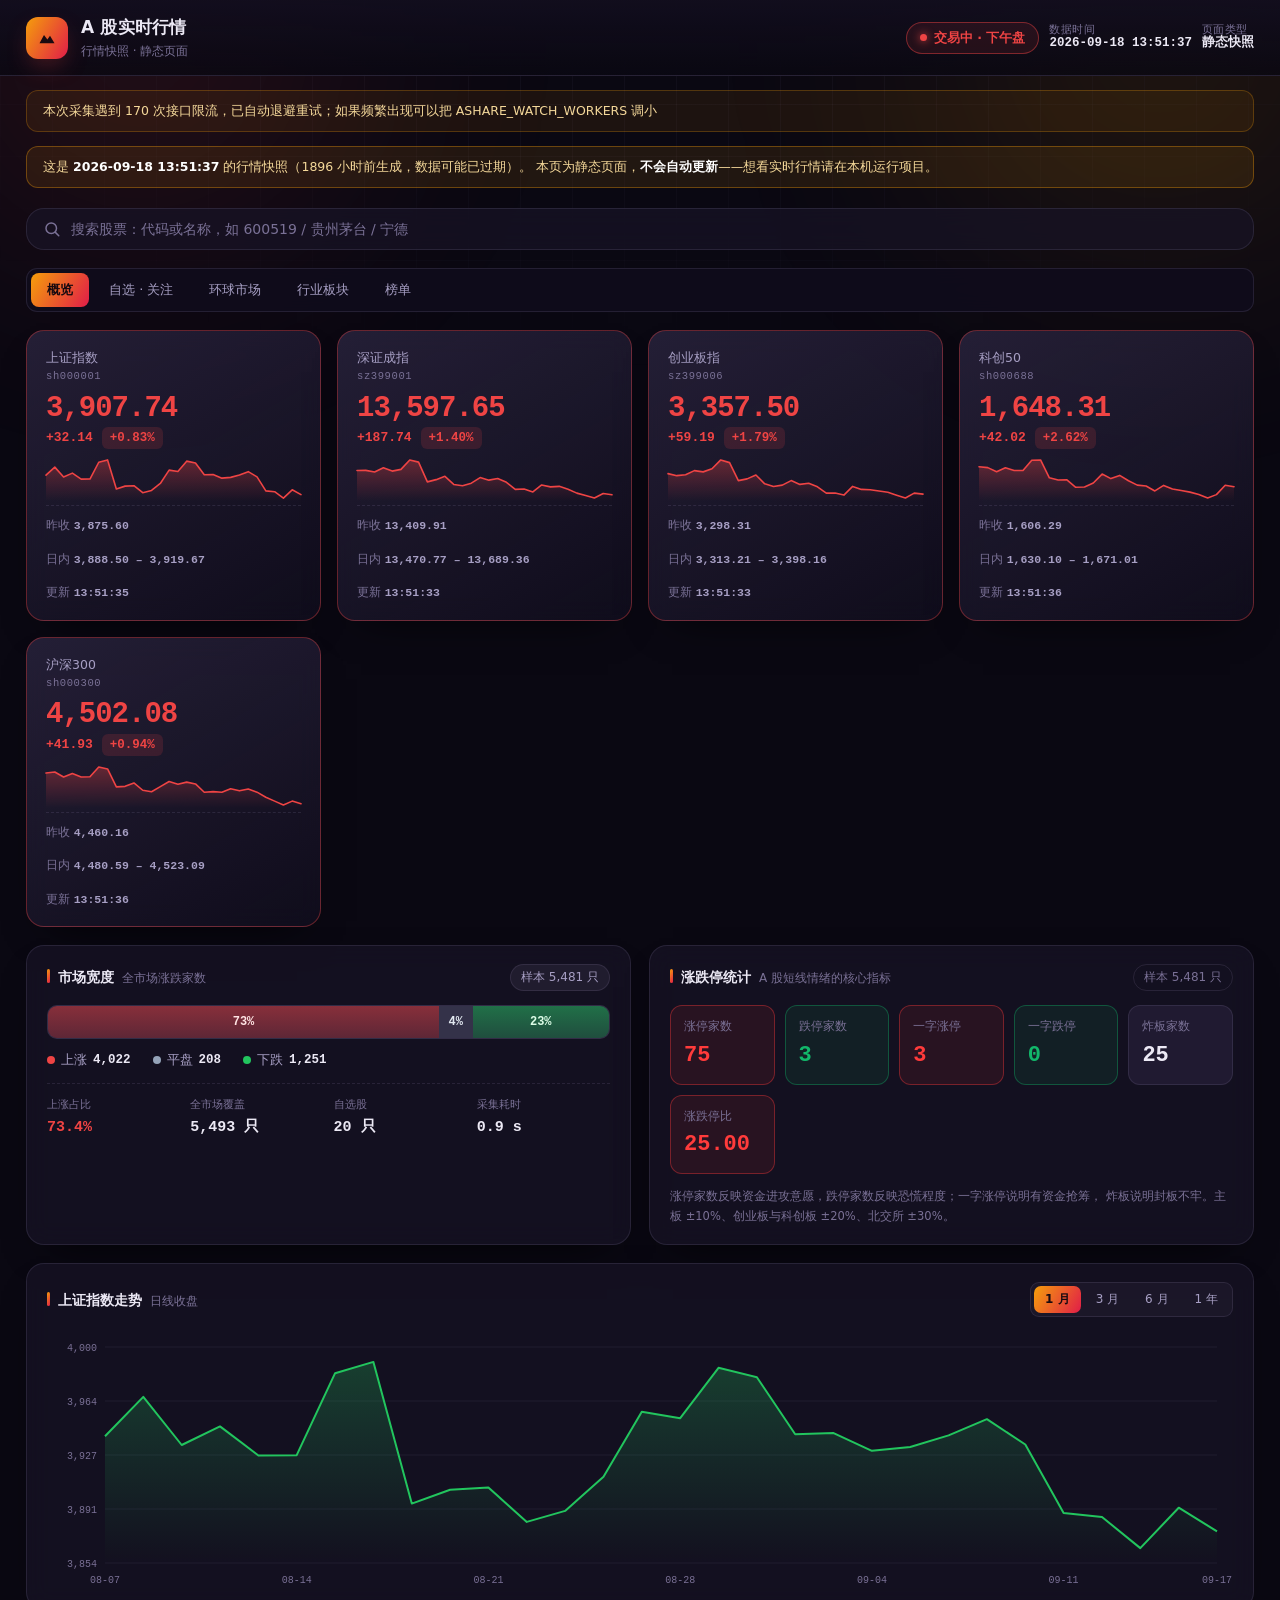
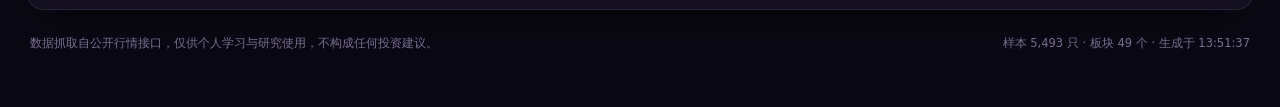
==== commit 90069d6c: "fix: 分享页的个股详情不再摆空占位 之前分享出去的静态页面点开一只股票，会看到 4 块「跑起本地服务后这里会显示」 和一半是「—」的指标，看着就像功能没做完。  - 没有的数据就不显示那一格，而不" ====
--- a/docs/index.html
+++ b/docs/index.html
@@ -3,7 +3,7 @@
 <head>
 <meta charset="utf-8" />
 <meta name="viewport" content="width=device-width, initial-scale=1" />
-<title>A 股行情快照 · 2026-09-18T13:41:01+08:00</title>
+<title>A 股行情快照 · 2026-09-18T13:51:37+08:00</title>
 <style>
 /* ==========================================================================
    A 股实时行情 · 设计系统
@@ -1027,7 +1027,7 @@
 <!-- 轻量提示：加入关注后给一个即时反馈，因为关注面板可能在另一个标签页里 -->
 <div id="toast" class="toast" hidden></div>
 
-<script>window.__SNAPSHOT__ = {"fetched_at":"2026-09-18T13:41:01+08:00","generated_ms":5858.1,"market":{"status":"交易中","is_open":true,"session":"下午盘","trade_date":"2026-09-18","note":""},"indexes":[{"code":"000001","sina":"sh000001","name":"上证指数","price":3912.1551,"change":36.5507,"change_pct":0.9431,"open":3891.9608,"prev_close":3875.6044,"high":3919.6691,"low":3888.4959,"volume":361099168.0,"amount":762262532282.0,"turnover":null,"pe":null,"pb":null,"market_cap":null,"float_cap":null,"board":"主板","is_st":false,"limit_status":"","timestamp":"2026-09-18 13:40:53","history":[3940.037,3966.594,3934.093,3946.675,3926.965,3927.176,3982.654,3990.304,3894.422,3903.721,3905.203,3882.008,3889.445,3912.524,3956.571,3952.179,3986.298,3979.888,3941.386,3942.088,3930.116,3932.699,3940.551,3951.507,3934.404,3888.111,3885.333,3864.279,3891.601,3875.604],"direction":"up","is_suspended":false},{"code":"399001","sina":"sz399001","name":"深证成指","price":13629.088,"change":219.18,"change_pct":1.6345,"open":13563.738,"prev_close":13409.908,"high":13689.36,"low":13470.766,"volume":44649832019.0,"amount":828715960805.921,"turnover":null,"pe":null,"pb":null,"market_cap":null,"float_cap":null,"board":"其他","is_st":false,"limit_status":"","timestamp":"2026-09-18 13:40:51","history":[14311.008,14316.961,14259.44,14414.427,14289.442,14354.306,14704.274,14622.495,13890.152,13972.78,14094.168,13794.289,13745.869,13841.327,14048.876,13953.065,14014.997,13872.377,13611.547,13625.122,13516.969,13774.915,13703.208,13723.322,13617.67,13471.257,13384.568,13287.974,13454.743,13409.908],"direction":"up","is_suspended":false},{"code":"399006","sina":"sz399006","name":"创业板指","price":3368.571,"change":70.261,"change_pct":2.1302,"open":3351.559,"prev_close":3298.31,"high":3398.158,"low":3313.208,"volume":12099595675.0,"amount":402626622177.55,"turnover":null,"pe":null,"pb":null,"market_cap":null,"float_cap":null,"board":"其他","is_st":false,"limit_status":"","timestamp":"2026-09-18 13:40:51","history":[3563.116,3537.214,3549.164,3602.083,3586.043,3626.296,3740.157,3705.564,3473.493,3495.589,3545.577,3431.885,3397.515,3414.883,3473.355,3424.401,3438.681,3393.43,3312.243,3312.541,3286.546,3398.681,3359.716,3354.969,3338.422,3322.039,3285.583,3247.918,3311.474,3298.31],"direction":"up","is_suspended":false},{"code":"000688","sina":"sh000688","name":"科创50","price":1655.1012,"change":48.8143,"change_pct":3.039,"open":1634.6348,"prev_close":1606.2869,"high":1671.0127,"low":1630.1044,"volume":7066864.0,"amount":92817026287.0,"turnover":null,"pe":null,"pb":null,"market_cap":null,"float_cap":null,"board":"主板","is_st":false,"limit_status":"","timestamp":"2026-09-18 13:40:54","history":[1744.024,1737.774,1709.503,1736.991,1717.748,1717.679,1788.85,1790.874,1667.516,1652.972,1653.555,1602.337,1604.593,1632.02,1693.48,1662.149,1684.387,1647.535,1617.597,1611.165,1577.361,1615.531,1590.995,1580.059,1569.218,1553.394,1528.266,1551.958,1616.186,1606.287],"direction":"up","is_suspended":false},{"code":"000300","sina":"sh000300","name":"沪深300","price":4508.5802,"change":48.4245,"change_pct":1.0857,"open":4492.3233,"prev_close":4460.1557,"high":4523.0915,"low":4480.5856,"volume":134036689.0,"amount":407893468098.0,"turnover":null,"pe":null,"pb":null,"market_cap":null,"float_cap":null,"board":"主板","is_st":false,"limit_status":"","timestamp":"2026-09-18 13:40:54","history":[4694.437,4702.025,4663.789,4690.917,4663.951,4665.881,4741.098,4725.813,4588.696,4592.75,4618.895,4563.127,4552.033,4590.794,4630.277,4609.176,4625.086,4611.439,4547.956,4552.578,4548.05,4575.025,4558.737,4572.6,4548.39,4510.155,4480.082,4450.04,4480.268,4460.156],"direction":"up","is_suspended":false}],"watchlist":[{"code":"600519","sina":"sh600519","name":"贵州茅台","price":1259.11,"change":-7.87,"change_pct":-0.6212,"open":1262.99,"prev_close":1266.98,"high":1265.88,"low":1256.1,"volume":1542102.0,"amount":1942933058.0,"turnover":null,"pe":null,"pb":null,"market_cap":null,"float_cap":null,"board":"主板","is_st":false,"limit_status":"","timestamp":"2026-09-18 13:40:51","history":[],"direction":"down","is_suspended":false},{"code":"300750","sina":"sz300750","name":"宁德时代","price":301.43,"change":-2.87,"change_pct":-0.9431,"open":309.77,"prev_close":304.3,"high":310.0,"low":300.27,"volume":26979373.0,"amount":8191790075.22,"turnover":null,"pe":null,"pb":null,"market_cap":null,"float_cap":null,"board":"创业板","is_st":false,"limit_status":"","timestamp":"2026-09-18 13:40:51","history":[],"direction":"down","is_suspended":false},{"code":"601318","sina":"sh601318","name":"中国平安","price":53.36,"change":0.01,"change_pct":0.0187,"open":53.32,"prev_close":53.35,"high":53.8,"low":53.03,"volume":41108581.0,"amount":2196857838.0,"turnover":null,"pe":null,"pb":null,"market_cap":null,"float_cap":null,"board":"主板","is_st":false,"limit_status":"","timestamp":"2026-09-18 13:40:53","history":[],"direction":"up","is_suspended":false},{"code":"000858","sina":"sz000858","name":"五 粮 液","price":69.84,"change":0.71,"change_pct":1.0271,"open":69.11,"prev_close":69.13,"high":69.86,"low":68.98,"volume":10297716.0,"amount":714768928.82,"turnover":null,"pe":null,"pb":null,"market_cap":null,"float_cap":null,"board":"主板","is_st":false,"limit_status":"","timestamp":"2026-09-18 13:40:54","history":[],"direction":"up","is_suspended":false},{"code":"600036","sina":"sh600036","name":"招商银行","price":40.63,"change":0.03,"change_pct":0.0739,"open":40.53,"prev_close":40.6,"high":40.92,"low":40.43,"volume":26610974.0,"amount":1082672532.0,"turnover":null,"pe":null,"pb":null,"market_cap":null,"float_cap":null,"board":"主板","is_st":false,"limit_status":"","timestamp":"2026-09-18 13:40:51","history":[],"direction":"up","is_suspended":false},{"code":"002594","sina":"sz002594","name":"比亚迪","price":84.18,"change":-0.79,"change_pct":-0.9297,"open":84.0,"prev_close":84.97,"high":84.32,"low":83.27,"volume":20663782.0,"amount":1728394360.61,"turnover":null,"pe":null,"pb":null,"market_cap":null,"float_cap":null,"board":"主板","is_st":false,"limit_status":"","timestamp":"2026-09-18 13:40:54","history":[],"direction":"down","is_suspended":false},{"code":"688981","sina":"sh688981","name":"中芯国际","price":122.01,"change":3.39,"change_pct":2.8579,"open":120.78,"prev_close":118.62,"high":123.43,"low":119.93,"volume":31733825.0,"amount":3859957866.0,"turnover":null,"pe":null,"pb":null,"market_cap":null,"float_cap":null,"board":"科创板","is_st":false,"limit_status":"","timestamp":"2026-09-18 13:40:54","history":[],"direction":"up","is_suspended":false},{"code":"601012","sina":"sh601012","name":"隆基绿能","price":11.17,"change":0.18,"change_pct":1.6379,"open":11.06,"prev_close":10.99,"high":11.2,"low":11.04,"volume":52532133.0,"amount":584697494.0,"turnover":null,"pe":null,"pb":null,"market_cap":null,"float_cap":null,"board":"主板","is_st":false,"limit_status":"","timestamp":"2026-09-18 13:40:52","history":[],"direction":"up","is_suspended":false},{"code":"300059","sina":"sz300059","name":"东方财富","price":18.36,"change":0.27,"change_pct":1.4925,"open":18.21,"prev_close":18.09,"high":18.42,"low":18.19,"volume":114164455.0,"amount":2092691329.98,"turnover":null,"pe":null,"pb":null,"market_cap":null,"float_cap":null,"board":"创业板","is_st":false,"limit_status":"","timestamp":"2026-09-18 13:40:54","history":[],"direction":"up","is_suspended":false},{"code":"000725","sina":"sz000725","name":"京东方Ａ","price":5.86,"change":0.11,"change_pct":1.913,"open":5.78,"prev_close":5.75,"high":5.92,"low":5.75,"volume":1430502995.0,"amount":8336775422.24,"turnover":null,"pe":null,"pb":null,"market_cap":null,"float_cap":null,"board":"主板","is_st":false,"limit_status":"","timestamp":"2026-09-18 13:40:54","history":[],"direction":"up","is_suspended":false},{"code":"000333","sina":"sz000333","name":"美的集团","price":84.59,"change":-0.45,"change_pct":-0.5292,"open":84.9,"prev_close":85.04,"high":85.04,"low":83.88,"volume":18733025.0,"amount":1581097491.63,"turnover":null,"pe":null,"pb":null,"market_cap":null,"float_cap":null,"board":"主板","is_st":false,"limit_status":"","timestamp":"2026-09-18 13:40:54","history":[],"direction":"down","is_suspended":false},{"code":"600900","sina":"sh600900","name":"长江电力","price":28.27,"change":-0.19,"change_pct":-0.6676,"open":28.33,"prev_close":28.46,"high":28.46,"low":28.26,"volume":44145746.0,"amount":1250923904.0,"turnover":null,"pe":null,"pb":null,"market_cap":null,"float_cap":null,"board":"主板","is_st":false,"limit_status":"","timestamp":"2026-09-18 13:40:53","history":[],"direction":"down","is_suspended":false},{"code":"600276","sina":"sh600276","name":"恒瑞医药","price":44.01,"change":0.78,"change_pct":1.8043,"open":43.52,"prev_close":43.23,"high":44.15,"low":43.5,"volume":43173066.0,"amount":1893816668.0,"turnover":null,"pe":null,"pb":null,"market_cap":null,"float_cap":null,"board":"主板","is_st":false,"limit_status":"","timestamp":"2026-09-18 13:40:53","history":[],"direction":"up","is_suspended":false},{"code":"601899","sina":"sh601899","name":"紫金矿业","price":31.46,"change":0.56,"change_pct":1.8123,"open":31.5,"prev_close":30.9,"high":31.72,"low":31.16,"volume":120013771.0,"amount":3768383680.0,"turnover":null,"pe":null,"pb":null,"market_cap":null,"float_cap":null,"board":"主板","is_st":false,"limit_status":"","timestamp":"2026-09-18 13:40:53","history":[],"direction":"up","is_suspended":false},{"code":"601888","sina":"sh601888","name":"中国中免","price":51.73,"change":0.58,"change_pct":1.1339,"open":51.2,"prev_close":51.15,"high":51.82,"low":51.16,"volume":10053314.0,"amount":518276313.0,"turnover":null,"pe":null,"pb":null,"market_cap":null,"float_cap":null,"board":"主板","is_st":false,"limit_status":"","timestamp":"2026-09-18 13:40:54","history":[],"direction":"up","is_suspended":false},{"code":"002475","sina":"sz002475","name":"立讯精密","price":54.24,"change":2.11,"change_pct":4.0476,"open":52.99,"prev_close":52.13,"high":54.7,"low":52.56,"volume":94213520.0,"amount":5043459010.0,"turnover":null,"pe":null,"pb":null,"market_cap":null,"float_cap":null,"board":"主板","is_st":false,"limit_status":"","timestamp":"2026-09-18 13:40:54","history":[],"direction":"up","is_suspended":false},{"code":"603501","sina":"sh603501","name":"豪威集团","price":80.95,"change":2.33,"change_pct":2.9636,"open":79.17,"prev_close":78.62,"high":81.78,"low":79.17,"volume":12967638.0,"amount":1045885179.0,"turnover":null,"pe":null,"pb":null,"market_cap":null,"float_cap":null,"board":"主板","is_st":false,"limit_status":"","timestamp":"2026-09-18 13:40:52","history":[],"direction":"up","is_suspended":false},{"code":"603259","sina":"sh603259","name":"药明康德","price":160.5,"change":0.01,"change_pct":0.0062,"open":161.11,"prev_close":160.49,"high":164.55,"low":158.7,"volume":30750250.0,"amount":4963300648.0,"turnover":null,"pe":null,"pb":null,"market_cap":null,"float_cap":null,"board":"主板","is_st":false,"limit_status":"","timestamp":"2026-09-18 13:40:52","history":[],"direction":"up","is_suspended":false},{"code":"600309","sina":"sh600309","name":"万华化学","price":70.44,"change":0.11,"change_pct":0.1564,"open":70.33,"prev_close":70.33,"high":70.96,"low":69.93,"volume":16861603.0,"amount":1186862153.0,"turnover":null,"pe":null,"pb":null,"market_cap":null,"float_cap":null,"board":"主板","is_st":false,"limit_status":"","timestamp":"2026-09-18 13:40:51","history":[],"direction":"up","is_suspended":false},{"code":"600030","sina":"sh600030","name":"中信证券","price":26.53,"change":0.37,"change_pct":1.4144,"open":26.28,"prev_close":26.16,"high":26.62,"low":26.28,"volume":63709642.0,"amount":1686832321.0,"turnover":null,"pe":null,"pb":null,"market_cap":null,"float_cap":null,"board":"主板","is_st":false,"limit_status":"","timestamp":"2026-09-18 13:40:52","history":[],"direction":"up","is_suspended":false}],"gainers":[{"code":"920298","sina":"bj920298","name":"腾信精密","price":90.48,"change":20.88,"change_pct":30.0,"open":72.5,"prev_close":69.6,"high":90.48,"low":70.0,"volume":10209615.0,"amount":820164557.0,"turnover":66.72951,"pe":29.045,"pb":5.112,"market_cap":7057440000.0,"float_cap":1384344000.0,"board":"北交所","is_st":false,"limit_status":"涨停","timestamp":"13:40:43","history":[],"direction":"up","is_suspended":false},{"code":"688292","sina":"sh688292","name":"浩瀚深度信息技术","price":23.02,"change":3.84,"change_pct":20.021,"open":19.36,"prev_close":19.18,"high":23.02,"low":19.35,"volume":10347595.0,"amount":225942606.0,"turnover":6.5346,"pe":-1151.0,"pb":3.82,"market_cap":3645238892.02,"float_cap":3645238892.02,"board":"科创板","is_st":false,"limit_status":"涨停","timestamp":"13:40:47","history":[],"direction":"up","is_suspended":false},{"code":"301390","sina":"sz301390","name":"经纬股份","price":54.0,"change":9.0,"change_pct":20.0,"open":54.0,"prev_close":45.0,"high":54.0,"low":54.0,"volume":3899922.0,"amount":210595788.0,"turnover":7.94991,"pe":615.034,"pb":3.518,"market_cap":3240000000.0,"float_cap":2649033719.9999995,"board":"创业板","is_st":false,"limit_status":"一字涨停","timestamp":"13:40:36","history":[],"direction":"up","is_suspended":false},{"code":"301583","sina":"sz301583","name":"托伦斯","price":142.56,"change":23.76,"change_pct":20.0,"open":123.5,"prev_close":118.8,"high":142.56,"low":121.5,"volume":12425218.0,"amount":1637593488.0,"turnover":40.30057,"pe":200.789,"pb":28.171,"market_cap":26441129531.52,"float_cap":4395320534.88,"board":"创业板","is_st":false,"limit_status":"涨停","timestamp":"13:40:39","history":[],"direction":"up","is_suspended":false},{"code":"301689","sina":"sz301689","name":"电科思仪","price":63.0,"change":10.5,"change_pct":20.0,"open":53.99,"prev_close":52.5,"high":63.0,"low":51.7,"volume":27840129.0,"amount":1553042149.0,"turnover":48.36593,"pe":118.868,"pb":21.271,"market_cap":58457947716.0,"float_cap":3626371476.0000005,"board":"创业板","is_st":false,"limit_status":"涨停","timestamp":"13:40:45","history":[],"direction":"up","is_suspended":false},{"code":"688261","sina":"sh688261","name":"东微半导体","price":84.79,"change":14.13,"change_pct":19.997,"open":74.16,"prev_close":70.66,"high":84.79,"low":73.49,"volume":13018333.0,"amount":1042719364.0,"turnover":10.66232,"pe":223.132,"pb":3.439,"market_cap":10399097276.33,"float_cap":10352569781.31,"board":"科创板","is_st":false,"limit_status":"涨停","timestamp":"13:40:46","history":[],"direction":"up","is_suspended":false},{"code":"688175","sina":"sh688175","name":"珠海高凌信息","price":21.74,"change":3.62,"change_pct":19.978,"open":17.4,"prev_close":18.12,"high":21.74,"low":17.4,"volume":11615270.0,"amount":238516915.0,"turnover":6.90924,"pe":-67.938,"pb":2.139,"market_cap":3654757054.0,"float_cap":3654757054.0,"board":"科创板","is_st":false,"limit_status":"涨停","timestamp":"13:40:47","history":[],"direction":"up","is_suspended":false},{"code":"300836","sina":"sz300836","name":"佰奥智能","price":62.79,"change":10.37,"change_pct":19.783,"open":52.68,"prev_close":52.42,"high":62.9,"low":52.68,"volume":7536595.0,"amount":448855282.0,"turnover":11.87799,"pe":57.94,"pb":9.113,"market_cap":5819729451.9,"float_cap":3984029392.98,"board":"创业板","is_st":false,"limit_status":"","timestamp":"13:40:45","history":[],"direction":"up","is_suspended":false},{"code":"301072","sina":"sz301072","name":"中捷精工","price":51.37,"change":7.09,"change_pct":16.012,"open":44.83,"prev_close":44.28,"high":52.0,"low":44.61,"volume":3449500.0,"amount":168946459.0,"turnover":5.07861,"pe":-98.788,"pb":7.615,"market_cap":5386838919.66,"float_cap":3489162027.0099998,"board":"创业板","is_st":false,"limit_status":"","timestamp":"13:40:42","history":[],"direction":"up","is_suspended":false},{"code":"920289","sina":"bj920289","name":"华汇智能","price":30.13,"change":4.13,"change_pct":15.885,"open":26.66,"prev_close":26.0,"high":32.87,"low":26.01,"volume":5121823.0,"amount":144309013.0,"turnover":35.4451,"pe":19.07,"pb":4.6,"market_cap":2048842410.3999999,"float_cap":435379012.21,"board":"北交所","is_st":false,"limit_status":"","timestamp":"13:40:43","history":[],"direction":"up","is_suspended":false},{"code":"688343","sina":"sh688343","name":"云天励飞股份","price":65.05,"change":8.05,"change_pct":14.123,"open":58.08,"prev_close":57.0,"high":67.58,"low":57.48,"volume":20248324.0,"amount":1266935084.0,"turnover":5.63074,"pe":-55.127,"pb":6.561,"market_cap":23392199869.0,"float_cap":23392199869.0,"board":"科创板","is_st":false,"limit_status":"","timestamp":"13:40:48","history":[],"direction":"up","is_suspended":false},{"code":"688200","sina":"sh688200","name":"华峰测控","price":407.0,"change":50.29,"change_pct":14.098,"open":363.0,"prev_close":356.71,"high":411.0,"low":361.2,"volume":6457735.0,"amount":2495390252.0,"turnover":3.21093,"pe":102.778,"pb":11.239,"market_cap":81854788719.0,"float_cap":81854788719.0,"board":"科创板","is_st":false,"limit_status":"","timestamp":"13:40:47","history":[],"direction":"up","is_suspended":false},{"code":"920268","sina":"bj920268","name":"百迈科","price":34.25,"change":4.23,"change_pct":14.091,"open":30.44,"prev_close":30.02,"high":34.88,"low":30.16,"volume":5935562.0,"amount":189477168.0,"turnover":41.08185,"pe":19.684,"pb":4.708,"market_cap":1856350000.0,"float_cap":494848658.0,"board":"北交所","is_st":false,"limit_status":"","timestamp":"13:40:43","history":[],"direction":"up","is_suspended":false},{"code":"920065","sina":"bj920065","name":"千岸科技","price":39.66,"change":4.38,"change_pct":12.415,"open":35.88,"prev_close":35.28,"high":40.9,"low":34.7,"volume":5868568.0,"amount":222369631.0,"turnover":37.26075,"pe":13.132,"pb":3.609,"market_cap":3579315000.0,"float_cap":624645000.0,"board":"北交所","is_st":false,"limit_status":"","timestamp":"13:40:43","history":[],"direction":"up","is_suspended":false},{"code":"300981","sina":"sz300981","name":"中红医疗","price":17.89,"change":1.97,"change_pct":12.374,"open":16.02,"prev_close":15.92,"high":18.45,"low":15.89,"volume":21411796.0,"amount":371954629.0,"turnover":5.44833,"pe":-68.808,"pb":1.459,"market_cap":7672394116.51,"float_cap":7030723110.309999,"board":"创业板","is_st":false,"limit_status":"","timestamp":"13:40:45","history":[],"direction":"up","is_suspended":false}],"losers":[{"code":"301030","sina":"sz301030","name":"*ST仕净","price":6.3,"change":-0.76,"change_pct":-10.765,"open":6.98,"prev_close":7.06,"high":7.08,"low":6.18,"volume":16752980.0,"amount":112517556.0,"turnover":8.28922,"pe":-0.945,"pb":-1.1,"market_cap":1275014979.0,"float_cap":1273265973.0,"board":"创业板","is_st":true,"limit_status":"","timestamp":"13:40:57","history":[],"direction":"down","is_suspended":false},{"code":"002528","sina":"sz002528","name":"*ST英飞","price":6.47,"change":-0.71,"change_pct":-9.889,"open":6.46,"prev_close":7.18,"high":7.08,"low":6.46,"volume":58236535.0,"amount":384390612.0,"turnover":5.54518,"pe":-26.702,"pb":-35.687,"market_cap":7755427780.54,"float_cap":6794920663.19,"board":"主板","is_st":true,"limit_status":"跌停","timestamp":"13:40:57","history":[],"direction":"down","is_suspended":false},{"code":"002360","sina":"sz002360","name":"ST同德","price":5.29,"change":-0.54,"change_pct":-9.262,"open":5.25,"prev_close":5.83,"high":5.7,"low":5.25,"volume":15958480.0,"amount":86013508.0,"turnover":5.17292,"pe":-1.91,"pb":2.405,"market_cap":2125385771.92,"float_cap":1631966608.1599998,"board":"主板","is_st":true,"limit_status":"跌停","timestamp":"13:40:57","history":[],"direction":"down","is_suspended":false},{"code":"300741","sina":"sz300741","name":"华宝股份","price":24.85,"change":-2.32,"change_pct":-8.539,"open":27.65,"prev_close":27.17,"high":28.44,"low":23.69,"volume":33115767.0,"amount":838124889.0,"turnover":5.37701,"pe":177.5,"pb":2.244,"market_cap":15304618000.0,"float_cap":15304547177.5,"board":"创业板","is_st":false,"limit_status":"","timestamp":"13:40:57","history":[],"direction":"down","is_suspended":false},{"code":"603880","sina":"sh603880","name":"南卫股份","price":8.97,"change":-0.74,"change_pct":-7.621,"open":9.74,"prev_close":9.71,"high":9.8,"low":8.77,"volume":21936630.0,"amount":197863103.0,"turnover":7.58943,"pe":-25.629,"pb":16.265,"market_cap":2592706740.0,"float_cap":2592706740.0,"board":"主板","is_st":false,"limit_status":"","timestamp":"13:40:54","history":[],"direction":"down","is_suspended":false},{"code":"002531","sina":"sz002531","name":"天顺风能","price":7.66,"change":-0.51,"change_pct":-6.242,"open":7.7,"prev_close":8.17,"high":7.96,"low":7.61,"volume":144402459.0,"amount":1121982575.0,"turnover":8.08131,"pe":-58.429,"pb":1.564,"market_cap":13764090520.279999,"float_cap":13687413468.34,"board":"主板","is_st":false,"limit_status":"","timestamp":"13:40:57","history":[],"direction":"down","is_suspended":false},{"code":"300313","sina":"sz300313","name":"天山生物","price":13.17,"change":-0.84,"change_pct":-5.996,"open":12.88,"prev_close":14.01,"high":13.39,"low":12.68,"volume":25658171.0,"amount":335973523.0,"turnover":13.00117,"pe":-148.814,"pb":82.519,"market_cap":3157889350.98,"float_cap":2599136231.13,"board":"创业板","is_st":false,"limit_status":"","timestamp":"13:40:57","history":[],"direction":"down","is_suspended":false},{"code":"920685","sina":"bj920685","name":"新芝生物","price":11.2,"change":-0.71,"change_pct":-5.961,"open":11.45,"prev_close":11.91,"high":11.45,"low":11.01,"volume":2042585.0,"amount":22804587.0,"turnover":3.50274,"pe":28.0,"pb":1.824,"market_cap":1024978539.1999999,"float_cap":653116508.8,"board":"北交所","is_st":false,"limit_status":"","timestamp":"13:40:55","history":[],"direction":"down","is_suspended":false},{"code":"920718","sina":"bj920718","name":"合肥高科","price":10.73,"change":-0.67,"change_pct":-5.877,"open":11.4,"prev_close":11.4,"high":11.44,"low":10.7,"volume":1113670.0,"amount":12334237.0,"turnover":2.39447,"pe":24.953,"pb":1.7,"market_cap":972853691.0,"float_cap":499053040.37,"board":"北交所","is_st":false,"limit_status":"","timestamp":"13:40:55","history":[],"direction":"down","is_suspended":false},{"code":"000048","sina":"sz000048","name":"京基智农","price":18.3,"change":-1.13,"change_pct":-5.816,"open":19.4,"prev_close":19.43,"high":19.77,"low":17.7,"volume":27584604.0,"amount":505701004.0,"turnover":5.2115,"pe":61.72,"pb":2.787,"market_cap":9702710325.0,"float_cap":9686240325.0,"board":"主板","is_st":false,"limit_status":"","timestamp":"13:40:57","history":[],"direction":"down","is_suspended":false},{"code":"300575","sina":"sz300575","name":"中旗股份","price":5.99,"change":-0.36,"change_pct":-5.669,"open":6.29,"prev_close":6.35,"high":6.31,"low":5.96,"volume":26505000.0,"amount":159934013.0,"turnover":7.65329,"pe":-14.61,"pb":1.428,"market_cap":2866726845.5,"float_cap":2074467078.84,"board":"创业板","is_st":false,"limit_status":"","timestamp":"13:40:57","history":[],"direction":"down","is_suspended":false},{"code":"688004","sina":"sh688004","name":"北京博汇科技","price":35.0,"change":-2.1,"change_pct":-5.66,"open":38.35,"prev_close":37.1,"high":38.7,"low":34.8,"volume":11485932.0,"amount":421252386.0,"turnover":14.34164,"pe":-120.69,"pb":4.996,"market_cap":2803080000.0,"float_cap":2803080000.0,"board":"科创板","is_st":false,"limit_status":"","timestamp":"13:40:59","history":[],"direction":"down","is_suspended":false},{"code":"600088","sina":"sh600088","name":"中视传媒","price":15.32,"change":-0.88,"change_pct":-5.432,"open":15.2,"prev_close":16.2,"high":15.95,"low":14.9,"volume":44214790.0,"amount":683605227.0,"turnover":11.11744,"pe":-340.444,"pb":5.001,"market_cap":6092862047.999999,"float_cap":6092862047.999999,"board":"主板","is_st":false,"limit_status":"","timestamp":"13:40:58","history":[],"direction":"down","is_suspended":false},{"code":"000980","sina":"sz000980","name":"众泰汽车","price":2.25,"change":-0.12,"change_pct":-5.063,"open":2.26,"prev_close":2.37,"high":2.33,"low":2.25,"volume":415622320.0,"amount":947164770.0,"turnover":8.24241,"pe":-32.143,"pb":58.14,"market_cap":11345732412.75,"float_cap":11345593137.75,"board":"主板","is_st":false,"limit_status":"","timestamp":"13:40:57","history":[],"direction":"down","is_suspended":false},{"code":"688218","sina":"sh688218","name":"江苏北人","price":40.4,"change":-2.09,"change_pct":-4.919,"open":42.7,"prev_close":42.49,"high":43.62,"low":39.61,"volume":4719717.0,"amount":193837322.0,"turnover":4.05212,"pe":-58.551,"pb":5.338,"market_cap":4705603655.2,"float_cap":4705603655.2,"board":"科创板","is_st":false,"limit_status":"","timestamp":"13:40:58","history":[],"direction":"down","is_suspended":false}],"most_active":[{"code":"300308","sina":"sz300308","name":"中际旭创","price":928.44,"change":32.44,"change_pct":3.621,"open":910.0,"prev_close":896.0,"high":947.6,"low":893.08,"volume":24505774.0,"amount":22452397328.0,"turnover":2.20785,"pe":94.739,"pb":27.437,"market_cap":1093618427090.0001,"float_cap":1030509911065.2999,"board":"创业板","is_st":false,"limit_status":"","timestamp":"13:40:48","history":[],"direction":"up","is_suspended":false},{"code":"300502","sina":"sz300502","name":"新易盛","price":445.0,"change":20.66,"change_pct":4.869,"open":435.01,"prev_close":424.34,"high":453.78,"low":426.51,"volume":34456406.0,"amount":15115723814.0,"turnover":2.74613,"pe":46.306,"pb":25.545,"market_cap":620658087820.0,"float_cap":558352067860.0,"board":"创业板","is_st":false,"limit_status":"","timestamp":"13:40:48","history":[],"direction":"up","is_suspended":false},{"code":"600176","sina":"sh600176","name":"中国巨石","price":45.42,"change":-1.73,"change_pct":-3.669,"open":48.0,"prev_close":47.15,"high":48.48,"low":43.88,"volume":333820457.0,"amount":15098991909.0,"turnover":8.40522,"pe":55.303,"pb":5.484,"market_cap":181822470185.76,"float_cap":180389482811.76,"board":"主板","is_st":false,"limit_status":"","timestamp":"13:40:57","history":[],"direction":"down","is_suspended":false},{"code":"603986","sina":"sh603986","name":"兆易创新","price":387.0,"change":17.12,"change_pct":4.629,"open":379.99,"prev_close":369.88,"high":390.66,"low":378.0,"volume":33504351.0,"amount":12868997583.0,"turnover":4.99529,"pe":156.048,"pb":7.307,"market_cap":272436942249.0,"float_cap":259567992549.0,"board":"主板","is_st":false,"limit_status":"","timestamp":"13:40:47","history":[],"direction":"up","is_suspended":false},{"code":"600487","sina":"sh600487","name":"亨通光电","price":69.49,"change":1.0,"change_pct":1.46,"open":70.0,"prev_close":68.49,"high":70.94,"low":67.45,"volume":184994959.0,"amount":12790396800.0,"turnover":7.53959,"pe":63.173,"pb":5.085,"market_cap":171389597938.93,"float_cap":170503878398.93,"board":"主板","is_st":false,"limit_status":"","timestamp":"13:40:53","history":[],"direction":"up","is_suspended":false},{"code":"688825","sina":"sh688825","name":"长鑫科技","price":55.29,"change":1.82,"change_pct":3.404,"open":54.43,"prev_close":53.47,"high":55.96,"low":54.18,"volume":214384841.0,"amount":11785918287.0,"turnover":4.76089,"pe":1843.0,"pb":27.86,"market_cap":3753311837967.3,"float_cap":248973024706.59,"board":"科创板","is_st":false,"limit_status":"","timestamp":"13:40:49","history":[],"direction":"up","is_suspended":false},{"code":"002384","sina":"sz002384","name":"东山精密","price":197.21,"change":3.68,"change_pct":1.902,"open":197.0,"prev_close":193.53,"high":201.76,"low":191.0,"volume":58025694.0,"amount":11381816109.0,"turnover":4.18559,"pe":249.633,"pb":14.824,"market_cap":361211321385.72,"float_cap":273396506992.83,"board":"主板","is_st":false,"limit_status":"","timestamp":"13:40:54","history":[],"direction":"up","is_suspended":false},{"code":"300394","sina":"sz300394","name":"天孚通信","price":285.1,"change":7.45,"change_pct":2.683,"open":283.67,"prev_close":277.65,"high":292.07,"low":278.68,"volume":38754984.0,"amount":11093959454.0,"turnover":3.56077,"pe":109.831,"pb":49.77,"market_cap":310994234014.3,"float_cap":310299432769.9,"board":"创业板","is_st":false,"limit_status":"","timestamp":"13:40:42","history":[],"direction":"up","is_suspended":false},{"code":"600183","sina":"sh600183","name":"生益科技","price":143.59,"change":-2.44,"change_pct":-1.671,"open":149.0,"prev_close":146.03,"high":149.6,"low":139.4,"volume":69747723.0,"amount":10026045783.0,"turnover":2.892,"pe":103.302,"pb":18.851,"market_cap":348780636975.3,"float_cap":346303018376.63,"board":"主板","is_st":false,"limit_status":"","timestamp":"13:40:58","history":[],"direction":"down","is_suspended":false},{"code":"688256","sina":"sh688256","name":"寒武纪科技","price":1121.92,"change":15.93,"change_pct":1.44,"open":1123.01,"prev_close":1105.99,"high":1154.79,"low":1120.01,"volume":8587779.0,"amount":9762786525.0,"turnover":1.36562,"pe":227.57,"pb":52.047,"market_cap":705523888655.36,"float_cap":705523888655.36,"board":"科创板","is_st":false,"limit_status":"","timestamp":"13:40:54","history":[],"direction":"up","is_suspended":false},{"code":"600584","sina":"sh600584","name":"长电科技","price":72.55,"change":4.8,"change_pct":7.085,"open":69.1,"prev_close":67.75,"high":74.0,"low":68.54,"volume":132598388.0,"amount":9424684979.0,"turnover":7.41015,"pe":83.391,"pb":4.485,"market_cap":129822027053.5,"float_cap":129822027053.5,"board":"主板","is_st":false,"limit_status":"","timestamp":"13:40:51","history":[],"direction":"up","is_suspended":false},{"code":"600522","sina":"sh600522","name":"中天科技","price":35.87,"change":-0.52,"change_pct":-1.429,"open":36.9,"prev_close":36.39,"high":36.9,"low":35.32,"volume":242588534.0,"amount":8702935813.0,"turnover":7.10788,"pe":41.855,"pb":3.184,"market_cap":122422504017.23999,"float_cap":122422504017.23999,"board":"主板","is_st":false,"limit_status":"","timestamp":"13:40:58","history":[],"direction":"down","is_suspended":false},{"code":"000725","sina":"sz000725","name":"京东方Ａ","price":5.86,"change":0.11,"change_pct":1.913,"open":5.78,"prev_close":5.75,"high":5.92,"low":5.75,"volume":1430502995.0,"amount":8336775422.0,"turnover":4.04472,"pe":36.625,"pb":1.63,"market_cap":217079762455.03998,"float_cap":207251405925.62003,"board":"主板","is_st":false,"limit_status":"","timestamp":"13:40:54","history":[],"direction":"up","is_suspended":false},{"code":"300750","sina":"sz300750","name":"宁德时代","price":301.42,"change":-2.88,"change_pct":-0.946,"open":309.77,"prev_close":304.3,"high":310.0,"low":300.27,"volume":26985673.0,"amount":8193689108.0,"turnover":0.63338,"pe":18.675,"pb":3.677,"market_cap":1394741032635.4,"float_cap":1284230633439.2002,"board":"创业板","is_st":false,"limit_status":"","timestamp":"13:40:57","history":[],"direction":"down","is_suspended":false},{"code":"600105","sina":"sh600105","name":"永鼎股份","price":46.37,"change":1.23,"change_pct":2.725,"open":46.18,"prev_close":45.14,"high":47.5,"low":45.61,"volume":152660837.0,"amount":7118018512.0,"turnover":10.44195,"pe":290.175,"pb":18.629,"market_cap":67792698968.740005,"float_cap":67792698968.740005,"board":"主板","is_st":false,"limit_status":"","timestamp":"13:40:43","history":[],"direction":"up","is_suspended":false}],"turnover_leaders":[{"code":"920298","sina":"bj920298","name":"腾信精密","price":90.48,"change":20.88,"change_pct":30.0,"open":72.5,"prev_close":69.6,"high":90.48,"low":70.0,"volume":10209615.0,"amount":820164557.0,"turnover":66.72951,"pe":29.045,"pb":5.112,"market_cap":7057440000.0,"float_cap":1384344000.0,"board":"北交所","is_st":false,"limit_status":"涨停","timestamp":"13:40:43","history":[],"direction":"up","is_suspended":false},{"code":"301689","sina":"sz301689","name":"电科思仪","price":63.0,"change":10.5,"change_pct":20.0,"open":53.99,"prev_close":52.5,"high":63.0,"low":51.7,"volume":27840129.0,"amount":1553042149.0,"turnover":48.36593,"pe":118.868,"pb":21.271,"market_cap":58457947716.0,"float_cap":3626371476.0000005,"board":"创业板","is_st":false,"limit_status":"涨停","timestamp":"13:40:45","history":[],"direction":"up","is_suspended":false},{"code":"600127","sina":"sh600127","name":"金健米业","price":14.32,"change":1.3,"change_pct":9.985,"open":12.9,"prev_close":13.02,"high":14.32,"low":12.6,"volume":281996018.0,"amount":3873636643.0,"turnover":43.93945,"pe":2427.119,"pb":13.891,"market_cap":9190335681.76,"float_cap":9190335681.76,"board":"主板","is_st":false,"limit_status":"涨停","timestamp":"13:40:47","history":[],"direction":"up","is_suspended":false},{"code":"301520","sina":"sz301520","name":"万邦医药","price":73.2,"change":-1.83,"change_pct":-2.439,"open":74.26,"prev_close":75.03,"high":80.09,"low":72.2,"volume":13809815.0,"amount":1040446642.0,"turnover":42.23386,"pe":133.091,"pb":4.557,"market_cap":6820144503.6,"float_cap":2393526027.6,"board":"创业板","is_st":false,"limit_status":"","timestamp":"13:40:57","history":[],"direction":"down","is_suspended":false},{"code":"920268","sina":"bj920268","name":"百迈科","price":34.25,"change":4.23,"change_pct":14.091,"open":30.44,"prev_close":30.02,"high":34.88,"low":30.16,"volume":5935562.0,"amount":189477168.0,"turnover":41.08185,"pe":19.684,"pb":4.708,"market_cap":1856350000.0,"float_cap":494848658.0,"board":"北交所","is_st":false,"limit_status":"","timestamp":"13:40:43","history":[],"direction":"up","is_suspended":false},{"code":"301583","sina":"sz301583","name":"托伦斯","price":142.56,"change":23.76,"change_pct":20.0,"open":123.5,"prev_close":118.8,"high":142.56,"low":121.5,"volume":12425218.0,"amount":1637593488.0,"turnover":40.30057,"pe":200.789,"pb":28.171,"market_cap":26441129531.52,"float_cap":4395320534.88,"board":"创业板","is_st":false,"limit_status":"涨停","timestamp":"13:40:39","history":[],"direction":"up","is_suspended":false},{"code":"301699","sina":"sz301699","name":"洛轴股份","price":31.65,"change":3.17,"change_pct":11.131,"open":28.5,"prev_close":28.48,"high":32.14,"low":27.94,"volume":27903093.0,"amount":828898697.0,"turnover":39.90064,"pe":35.966,"pb":8.378,"market_cap":22914600000.0,"float_cap":2213330360.85,"board":"创业板","is_st":false,"limit_status":"","timestamp":"13:40:45","history":[],"direction":"up","is_suspended":false},{"code":"002584","sina":"sz002584","name":"西陇科学","price":9.7,"change":0.18,"change_pct":1.891,"open":9.72,"prev_close":9.52,"high":10.07,"low":9.52,"volume":186657258.0,"amount":1831349298.0,"turnover":38.79484,"pe":-74.615,"pb":2.566,"market_cap":5676599293.400001,"float_cap":4667051578.599999,"board":"主板","is_st":false,"limit_status":"","timestamp":"13:40:54","history":[],"direction":"up","is_suspended":false},{"code":"920065","sina":"bj920065","name":"千岸科技","price":39.66,"change":4.38,"change_pct":12.415,"open":35.88,"prev_close":35.28,"high":40.9,"low":34.7,"volume":5868568.0,"amount":222369631.0,"turnover":37.26075,"pe":13.132,"pb":3.609,"market_cap":3579315000.0,"float_cap":624645000.0,"board":"北交所","is_st":false,"limit_status":"","timestamp":"13:40:43","history":[],"direction":"up","is_suspended":false},{"code":"920289","sina":"bj920289","name":"华汇智能","price":30.13,"change":4.13,"change_pct":15.885,"open":26.66,"prev_close":26.0,"high":32.87,"low":26.01,"volume":5121823.0,"amount":144309013.0,"turnover":35.4451,"pe":19.07,"pb":4.6,"market_cap":2048842410.3999999,"float_cap":435379012.21,"board":"北交所","is_st":false,"limit_status":"","timestamp":"13:40:43","history":[],"direction":"up","is_suspended":false},{"code":"600721","sina":"sh600721","name":"百花医药","price":12.2,"change":0.33,"change_pct":2.78,"open":11.7,"prev_close":11.87,"high":12.64,"low":11.51,"volume":134061182.0,"amount":1624811239.0,"turnover":34.86205,"pe":115.203,"pb":5.859,"market_cap":4691481147.0,"float_cap":4691481147.0,"board":"主板","is_st":false,"limit_status":"","timestamp":"13:40:44","history":[],"direction":"up","is_suspended":false},{"code":"003026","sina":"sz003026","name":"中晶科技","price":37.24,"change":0.24,"change_pct":0.649,"open":40.7,"prev_close":37.0,"high":40.7,"low":37.2,"volume":48366205.0,"amount":1898841579.0,"turnover":33.55016,"pe":112.848,"pb":10.335,"market_cap":7059931270.0,"float_cap":5368551171.2,"board":"主板","is_st":false,"limit_status":"","timestamp":"13:40:57","history":[],"direction":"up","is_suspended":false},{"code":"603248","sina":"sh603248","name":"锡华科技","price":24.57,"change":2.23,"change_pct":9.982,"open":22.55,"prev_close":22.34,"high":24.57,"low":22.55,"volume":23092202.0,"amount":548378294.0,"turnover":32.29455,"pe":43.875,"pb":4.931,"market_cap":11302200000.0,"float_cap":1756876646.0700002,"board":"主板","is_st":false,"limit_status":"涨停","timestamp":"13:40:46","history":[],"direction":"up","is_suspended":false},{"code":"002902","sina":"sz002902","name":"铭普光磁","price":31.55,"change":2.39,"change_pct":8.196,"open":30.02,"prev_close":29.16,"high":32.08,"low":29.67,"volume":59424248.0,"amount":1863795753.0,"turnover":31.86785,"pe":-30.048,"pb":12.115,"market_cap":7414535906.099999,"float_cap":5883155191.3,"board":"主板","is_st":false,"limit_status":"","timestamp":"13:40:54","history":[],"direction":"up","is_suspended":false},{"code":"920288","sina":"bj920288","name":"华大海天","price":19.2,"change":1.99,"change_pct":11.563,"open":17.38,"prev_close":17.21,"high":19.77,"low":17.22,"volume":5545971.0,"amount":102732658.0,"turnover":31.01773,"pe":15.118,"pb":1.781,"market_cap":1399296000.0,"float_cap":343296000.0,"board":"北交所","is_st":false,"limit_status":"","timestamp":"13:40:43","history":[],"direction":"up","is_suspended":false}],"sectors":[{"name":"陶瓷行业","code":"new_tchy","change_pct":6.5569465114243,"company_count":8,"amount":2407067918.0,"leader_name":"松发股份","leader_code":"sh603268","leader_change_pct":7.349},{"name":"次新股","code":"new_stock","change_pct":4.6939784937323,"company_count":162,"amount":64547107985.0,"leader_name":"C沈鼓","leader_code":"sh601091","leader_change_pct":90.481},{"name":"开发区","code":"new_kfq","change_pct":3.1301482701812,"company_count":10,"amount":1385364801.0,"leader_name":"高新发展","leader_code":"sz000628","leader_change_pct":6.585},{"name":"电子器件","code":"new_dzqj","change_pct":2.4182260155853,"company_count":152,"amount":153255923291.0,"leader_name":"国民技术","leader_code":"sz300077","leader_change_pct":10.3},{"name":"机械行业","code":"new_jxhy","change_pct":2.08062789868,"company_count":211,"amount":59730554822.0,"leader_name":"沈阳机床","leader_code":"sz000410","leader_change_pct":10.079},{"name":"仪器仪表","code":"new_yqyb","change_pct":1.9334938308757,"company_count":48,"amount":17487074527.0,"leader_name":"智云股份","leader_code":"sz300097","leader_change_pct":11.885},{"name":"发电设备","code":"new_fdsb","change_pct":1.8119722986434,"company_count":65,"amount":18774948428.0,"leader_name":"太阳电缆","leader_code":"sz002300","leader_change_pct":10.025},{"name":"服装鞋类","code":"new_fzxl","change_pct":1.5870840414451,"company_count":49,"amount":6516065159.0,"leader_name":"七 匹 狼","leader_code":"sz002029","leader_change_pct":10.024},{"name":"家具行业","code":"new_jjhy","change_pct":1.5817861217716,"company_count":16,"amount":2647895009.0,"leader_name":"大亚圣象","leader_code":"sz000910","leader_change_pct":10.058},{"name":"电子信息","code":"new_dzxx","change_pct":1.5751997679264,"company_count":247,"amount":133766097914.0,"leader_name":"华金资本","leader_code":"sz000532","leader_change_pct":10.017},{"name":"电器行业","code":"new_dqhy","change_pct":1.5468664443228,"company_count":58,"amount":13391372329.0,"leader_name":"万里股份","leader_code":"sh600847","leader_change_pct":10.04},{"name":"房地产","code":"new_fdc","change_pct":1.5328000973206,"company_count":123,"amount":19902804897.0,"leader_name":"华鑫股份","leader_code":"sh600621","leader_change_pct":9.984},{"name":"环保行业","code":"new_hbhy","change_pct":1.4459263171795,"company_count":27,"amount":1817522373.0,"leader_name":"福龙马","leader_code":"sh603686","leader_change_pct":10.028},{"name":"飞机制造","code":"new_fjzz","change_pct":1.4339826839827,"company_count":14,"amount":5422256927.0,"leader_name":"航天动力","leader_code":"sh600343","leader_change_pct":10.0},{"name":"医疗器械","code":"new_ylqx","change_pct":1.4311907914842,"company_count":31,"amount":4547750984.0,"leader_name":"宝莱特","leader_code":"sz300246","leader_change_pct":5.796},{"name":"有色金属","code":"new_ysjs","change_pct":1.4182390621486,"company_count":72,"amount":39003386905.0,"leader_name":"精艺股份","leader_code":"sz002295","leader_change_pct":4.218},{"name":"商业百货","code":"new_sybh","change_pct":1.2378167641326,"company_count":93,"amount":12590184736.0,"leader_name":"瑞康医药","leader_code":"sz002589","leader_change_pct":10.101},{"name":"造纸行业","code":"new_zzhy","change_pct":1.2128790246952,"company_count":24,"amount":4417265668.0,"leader_name":"青山纸业","leader_code":"sh600103","leader_change_pct":5.916},{"name":"水泥行业","code":"new_snhy","change_pct":1.194989681816,"company_count":26,"amount":1754977362.0,"leader_name":"新力金融","leader_code":"sh600318","leader_change_pct":4.072},{"name":"纺织行业","code":"new_fzhy","change_pct":1.1277569704536,"company_count":42,"amount":2694834424.0,"leader_name":"龙头股份","leader_code":"sh600630","leader_change_pct":9.947},{"name":"酒店旅游","code":"new_jdly","change_pct":1.1220814856555,"company_count":35,"amount":6069068068.0,"leader_name":"国脉文化","leader_code":"sh600640","leader_change_pct":10.037},{"name":"家电行业","code":"new_jdhy","change_pct":1.0992462311558,"company_count":37,"amount":8769557968.0,"leader_name":"德豪润达","leader_code":"sz002005","leader_change_pct":9.917},{"name":"化工行业","code":"new_hghy","change_pct":1.0890556393578,"company_count":150,"amount":45865528887.0,"leader_name":"华软科技","leader_code":"sz002453","leader_change_pct":10.103},{"name":"电力行业","code":"new_dlhy","change_pct":1.0377709463296,"company_count":62,"amount":19459089029.0,"leader_name":"闽东电力","leader_code":"sz000993","leader_change_pct":9.238},{"name":"化纤行业","code":"new_hqhy","change_pct":0.93776641091219,"company_count":26,"amount":11454280759.0,"leader_name":"澳洋健康","leader_code":"sz002172","leader_change_pct":5.368},{"name":"船舶制造","code":"new_cbzz","change_pct":0.93000958772771,"company_count":8,"amount":5028836152.0,"leader_name":"亚星锚链","leader_code":"sh601890","leader_change_pct":1.448},{"name":"金融行业","code":"new_jrhy","change_pct":0.75254392566175,"company_count":51,"amount":22831324970.0,"leader_name":"广发证券","leader_code":"sz000776","leader_change_pct":3.596},{"name":"其它行业","code":"new_qtxy","change_pct":0.66792505062777,"company_count":202,"amount":13782114047.0,"leader_name":"红蜻蜓","leader_code":"sh603116","leader_change_pct":5.008},{"name":"汽车制造","code":"new_qczz","change_pct":0.64990328820116,"company_count":103,"amount":24173073753.0,"leader_name":"贝瑞基因","leader_code":"sz000710","leader_change_pct":9.953},{"name":"塑料制品","code":"new_slzp","change_pct":0.64102564102564,"company_count":33,"amount":4787845113.0,"leader_name":"王子新材","leader_code":"sz002735","leader_change_pct":6.882},{"name":"纺织机械","code":"new_fzjx","change_pct":0.63150708311999,"company_count":8,"amount":409421572.0,"leader_name":"ST标准","leader_code":"sh600302","leader_change_pct":2.149},{"name":"生物制药","code":"new_swzz","change_pct":0.62201929394193,"company_count":155,"amount":24061488367.0,"leader_name":"振东制药","leader_code":"sz300158","leader_change_pct":5.792},{"name":"供水供气","code":"new_gsgq","change_pct":0.56131722441997,"company_count":25,"amount":1526891679.0,"leader_name":"大连热电","leader_code":"sh600719","leader_change_pct":10.065},{"name":"建筑建材","code":"new_jzjc","change_pct":0.53441939008642,"company_count":91,"amount":8217298786.0,"leader_name":"东易日盛","leader_code":"sz002713","leader_change_pct":9.97},{"name":"印刷包装","code":"new_ysbz","change_pct":0.52665619513998,"company_count":20,"amount":2977601832.0,"leader_name":"中锐股份","leader_code":"sz002374","leader_change_pct":2.295},{"name":"交通运输","code":"new_jtys","change_pct":0.48508453571745,"company_count":87,"amount":15174678635.0,"leader_name":"厦门港务","leader_code":"sz000905","leader_change_pct":3.642},{"name":"传媒娱乐","code":"new_cmyl","change_pct":0.47694753577107,"company_count":40,"amount":5934445582.0,"leader_name":"南华生物","leader_code":"sz000504","leader_change_pct":10.0},{"name":"物资外贸","code":"new_wzwm","change_pct":0.42362475442043,"company_count":21,"amount":1626995442.0,"leader_name":"兰生股份","leader_code":"sh600826","leader_change_pct":3.112},{"name":"食品行业","code":"new_sphy","change_pct":0.3780224374608,"company_count":58,"amount":8060005490.0,"leader_name":"ST加加","leader_code":"sz002650","leader_change_pct":4.082},{"name":"农药化肥","code":"new_nyhf","change_pct":0.35226374618945,"company_count":46,"amount":5865634471.0,"leader_name":"江山股份","leader_code":"sh600389","leader_change_pct":3.185},{"name":"摩托车","code":"new_mtc","change_pct":0.24355300859599,"company_count":6,"amount":637888165.0,"leader_name":"电科芯片","leader_code":"sh600877","leader_change_pct":2.78},{"name":"综合行业","code":"new_zhhy","change_pct":0.23979072809185,"company_count":33,"amount":2130914889.0,"leader_name":"综艺股份","leader_code":"sh600770","leader_change_pct":3.036},{"name":"农林牧渔","code":"new_nlmy","change_pct":0.082039043126433,"company_count":64,"amount":20084478131.0,"leader_name":"金健米业","leader_code":"sh600127","leader_change_pct":9.985},{"name":"酿酒行业","code":"new_ljhy","change_pct":0.077877042435641,"company_count":33,"amount":6646739874.0,"leader_name":"会稽山","leader_code":"sh601579","leader_change_pct":10.017},{"name":"煤炭行业","code":"new_mthy","change_pct":0.046957175056349,"company_count":41,"amount":10760750671.0,"leader_name":"江钨装备","leader_code":"sh600397","leader_change_pct":2.994},{"name":"钢铁行业","code":"new_gthy","change_pct":0.026398380899305,"company_count":60,"amount":7045685095.0,"leader_name":"久立特材","leader_code":"sz002318","leader_change_pct":1.843},{"name":"石油行业","code":"new_syhy","change_pct":-0.096724271343823,"company_count":24,"amount":3073680026.0,"leader_name":"东华能源","leader_code":"sz002221","leader_change_pct":1.447},{"name":"公路桥梁","code":"new_glql","change_pct":-0.39837260552636,"company_count":20,"amount":778855954.0,"leader_name":"福建高速","leader_code":"sh600033","leader_change_pct":2.21},{"name":"玻璃行业","code":"new_blhy","change_pct":-0.65717415115005,"company_count":19,"amount":21713824794.0,"leader_name":"亚玛顿","leader_code":"sz002623","leader_change_pct":9.976}],"macro":[{"symbol":"hf_XAU","name":"伦敦金","group":"贵金属","price":4372.64,"change":31.02,"change_pct":0.7145,"prev_close":4341.62,"high":4372.75,"low":4334.23,"unit":"美元/盎司","digits":2,"time":"13:39:00","date":"2026-09-18","direction":"up"},{"symbol":"hf_GC","name":"纽约黄金","group":"贵金属","price":4411.47,"change":11.77,"change_pct":0.2675,"prev_close":4399.7,"high":4413.0,"low":4372.2,"unit":"美元/盎司","digits":2,"time":"13:40:55","date":"2026-09-18","direction":"up"},{"symbol":"hf_XAG","name":"伦敦银","group":"贵金属","price":66.59,"change":1.39,"change_pct":2.1319,"prev_close":65.2,"high":66.59,"low":65.22,"unit":"美元/盎司","digits":3,"time":"13:39:00","date":"2026-09-18","direction":"up"},{"symbol":"hf_SI","name":"纽约白银","group":"贵金属","price":67.042,"change":0.947,"change_pct":1.4328,"prev_close":66.095,"high":67.14,"low":65.74,"unit":"美元/盎司","digits":3,"time":"13:40:54","date":"2026-09-18","direction":"up"},{"symbol":"hf_XPT","name":"伦敦铂金","group":"贵金属","price":1826.187,"change":9.387,"change_pct":0.5167,"prev_close":1816.8,"high":1827.7,"low":1797.5,"unit":"美元/盎司","digits":2,"time":"13:40:53","date":"2026-09-18","direction":"up"},{"symbol":"hf_XPD","name":"伦敦钯金","group":"贵金属","price":1322.62,"change":19.52,"change_pct":1.498,"prev_close":1303.1,"high":1324.0,"low":1291.0,"unit":"美元/盎司","digits":2,"time":"13:40:52","date":"2026-09-18","direction":"up"},{"symbol":"nf_AU0","name":"沪金主力","group":"国内贵金属","price":946.98,"change":9.78,"change_pct":1.0435,"prev_close":937.2,"high":949.24,"low":938.84,"unit":"元/克","digits":2,"time":"13:40:56","date":"2026-09-18","direction":"up"},{"symbol":"nf_AG0","name":"沪银主力","group":"国内贵金属","price":16244.0,"change":577.0,"change_pct":3.6829,"prev_close":15667.0,"high":16265.0,"low":15940.0,"unit":"元/千克","digits":2,"time":"13:40:56","date":"2026-09-18","direction":"up"},{"symbol":"hf_CL","name":"WTI 原油","group":"能源","price":96.111,"change":-1.119,"change_pct":-1.1509,"prev_close":97.23,"high":96.84,"low":96.03,"unit":"美元/桶","digits":3,"time":"13:40:56","date":"2026-09-18","direction":"down"},{"symbol":"hf_OIL","name":"布伦特原油","group":"能源","price":98.602,"change":-1.328,"change_pct":-1.3289,"prev_close":99.93,"high":99.64,"low":98.54,"unit":"美元/桶","digits":3,"time":"13:40:50","date":"2026-09-18","direction":"down"},{"symbol":"hf_NG","name":"天然气","group":"能源","price":3.002,"change":-0.037,"change_pct":-1.2175,"prev_close":3.039,"high":3.011,"low":2.989,"unit":"美元/百万英热","digits":4,"time":"13:40:41","date":"2026-09-18","direction":"down"},{"symbol":"nf_SC0","name":"原油 SC","group":"能源","price":728.0,"change":-77.0,"change_pct":-9.5652,"prev_close":805.0,"high":775.9,"low":727.1,"unit":"元/桶","digits":2,"time":"13:40:56","date":"2026-09-18","direction":"down"},{"symbol":"hf_CAD","name":"伦铜","group":"基本金属","price":14496.12,"change":4.62,"change_pct":0.0319,"prev_close":14491.5,"high":14497.5,"low":14438.0,"unit":"美元/吨","digits":2,"time":"13:39:48","date":"2026-09-18","direction":"up"},{"symbol":"hf_AHD","name":"伦铝","group":"基本金属","price":3297.15,"change":-4.35,"change_pct":-0.1318,"prev_close":3301.5,"high":3298.5,"low":3286.5,"unit":"美元/吨","digits":2,"time":"13:40:13","date":"2026-09-18","direction":"down"},{"symbol":"hf_ZSD","name":"伦锌","group":"基本金属","price":3895.86,"change":14.36,"change_pct":0.37,"prev_close":3881.5,"high":3899.5,"low":3873.0,"unit":"美元/吨","digits":2,"time":"13:40:36","date":"2026-09-18","direction":"up"},{"symbol":"hf_NID","name":"伦镍","group":"基本金属","price":16311.0,"change":21.0,"change_pct":0.1289,"prev_close":16290.0,"high":16320.0,"low":16240.0,"unit":"美元/吨","digits":2,"time":"13:40:14","date":"2026-09-18","direction":"up"},{"symbol":"nf_CU0","name":"沪铜主力","group":"基本金属","price":109670.0,"change":1560.0,"change_pct":1.443,"prev_close":108110.0,"high":109850.0,"low":109150.0,"unit":"元/吨","digits":2,"time":"13:40:56","date":"2026-09-18","direction":"up"},{"symbol":"nf_AL0","name":"沪铝主力","group":"基本金属","price":24370.0,"change":150.0,"change_pct":0.6193,"prev_close":24220.0,"high":24450.0,"low":24260.0,"unit":"元/吨","digits":2,"time":"13:40:56","date":"2026-09-18","direction":"up"},{"symbol":"nf_RB0","name":"螺纹钢","group":"黑色系","price":3096.0,"change":-32.0,"change_pct":-1.023,"prev_close":3128.0,"high":3132.0,"low":3089.0,"unit":"元/吨","digits":2,"time":"13:40:56","date":"2026-09-18","direction":"down"},{"symbol":"nf_I0","name":"铁矿石","group":"黑色系","price":715.5,"change":5.0,"change_pct":0.7037,"prev_close":710.5,"high":720.0,"low":707.5,"unit":"元/吨","digits":2,"time":"13:40:55","date":"2026-09-18","direction":"up"},{"symbol":"nf_JM0","name":"焦煤","group":"黑色系","price":1490.0,"change":-122.5,"change_pct":-7.5969,"prev_close":1612.5,"high":1578.0,"low":1486.5,"unit":"元/吨","digits":2,"time":"13:40:55","date":"2026-09-18","direction":"down"},{"symbol":"nf_J0","name":"焦炭","group":"黑色系","price":1952.5,"change":-112.5,"change_pct":-5.4479,"prev_close":2065.0,"high":2044.5,"low":1945.0,"unit":"元/吨","digits":2,"time":"13:40:54","date":"2026-09-18","direction":"down"},{"symbol":"nf_TA0","name":"PTA","group":"化工","price":6242.0,"change":-256.0,"change_pct":-3.9397,"prev_close":6498.0,"high":6400.0,"low":6236.0,"unit":"元/吨","digits":2,"time":"13:40:55","date":"2026-09-18","direction":"down"},{"symbol":"nf_MA0","name":"甲醇","group":"化工","price":2950.0,"change":-75.0,"change_pct":-2.4793,"prev_close":3025.0,"high":3019.0,"low":2941.0,"unit":"元/吨","digits":2,"time":"13:40:55","date":"2026-09-18","direction":"down"},{"symbol":"nf_SA0","name":"纯碱","group":"化工","price":1010.0,"change":2.0,"change_pct":0.1984,"prev_close":1008.0,"high":1020.0,"low":1006.0,"unit":"元/吨","digits":2,"time":"13:40:55","date":"2026-09-18","direction":"up"},{"symbol":"nf_M0","name":"豆粕","group":"农产品","price":3406.0,"change":-74.0,"change_pct":-2.1264,"prev_close":3480.0,"high":3477.0,"low":3390.0,"unit":"元/吨","digits":2,"time":"13:40:55","date":"2026-09-18","direction":"down"},{"symbol":"nf_CF0","name":"郑棉","group":"农产品","price":15750.0,"change":-135.0,"change_pct":-0.8499,"prev_close":15885.0,"high":15895.0,"low":15745.0,"unit":"元/吨","digits":2,"time":"13:40:55","date":"2026-09-18","direction":"down"},{"symbol":"nf_SR0","name":"白糖","group":"农产品","price":5311.0,"change":-42.0,"change_pct":-0.7846,"prev_close":5353.0,"high":5352.0,"low":5309.0,"unit":"元/吨","digits":2,"time":"13:40:54","date":"2026-09-18","direction":"down"},{"symbol":"hf_ES","name":"标普500期货","group":"海外股指","price":7727.8,"change":20.55,"change_pct":0.2666,"prev_close":7707.25,"high":7728.25,"low":7696.0,"unit":"点","digits":2,"time":"13:40:55","date":"2026-09-18","direction":"up"},{"symbol":"hf_NQ","name":"纳指100期货","group":"海外股指","price":29840.607,"change":97.607,"change_pct":0.3282,"prev_close":29743.0,"high":29843.5,"low":29648.0,"unit":"点","digits":2,"time":"13:40:54","date":"2026-09-18","direction":"up"},{"symbol":"hf_YM","name":"道指期货","group":"海外股指","price":52341.2,"change":121.2,"change_pct":0.2321,"prev_close":52220.0,"high":52343.0,"low":52147.0,"unit":"点","digits":2,"time":"13:40:55","date":"2026-09-18","direction":"up"},{"symbol":"hf_HSI","name":"恒指期货","group":"海外股指","price":24830.62,"change":258.62,"change_pct":1.0525,"prev_close":24572.0,"high":24868.0,"low":24561.0,"unit":"点","digits":2,"time":"13:40:54","date":"2026-09-18","direction":"up"},{"symbol":"hf_CHA50CFD","name":"富时A50期货","group":"海外股指","price":14490.94,"change":171.94,"change_pct":1.2008,"prev_close":14319.0,"high":14539.0,"low":14319.0,"unit":"点","digits":2,"time":"13:40:54","date":"2026-09-18","direction":"up"},{"symbol":"DINIW","name":"美元指数","group":"外汇","price":100.3033,"change":0.0729,"change_pct":0.0727,"prev_close":100.2304,"high":100.3158,"low":100.1909,"unit":"点","digits":2,"time":"13:40:56","date":"2026-09-18","direction":"up"},{"symbol":"fx_susdcny","name":"美元人民币","group":"外汇","price":6.7015,"change":-0.0086,"change_pct":-0.1282,"prev_close":6.7101,"high":6.7073,"low":6.6853,"unit":"","digits":4,"time":"13:39:53","date":"2026-09-18","direction":"down"},{"symbol":"fx_susdcnh","name":"离岸人民币","group":"外汇","price":6.6948,"change":-0.009,"change_pct":-0.13,"prev_close":6.7038,"high":6.7044,"low":6.6924,"unit":"","digits":4,"time":"13:40:50","date":"2026-09-18","direction":"down"},{"symbol":"fx_seurusd","name":"欧元美元","group":"外汇","price":1.1479,"change":0.0005,"change_pct":0.04,"prev_close":1.1474,"high":1.1491,"low":1.1469,"unit":"","digits":4,"time":"13:40:50","date":"2026-09-18","direction":"up"},{"symbol":"fx_susdjpy","name":"美元日元","group":"外汇","price":157.1,"change":1.14,"change_pct":0.73,"prev_close":155.96,"high":157.32,"low":155.86,"unit":"","digits":2,"time":"13:40:50","date":"2026-09-18","direction":"up"},{"symbol":"fx_sgbpusd","name":"英镑美元","group":"外汇","price":1.3358,"change":0.0003,"change_pct":0.02,"prev_close":1.3355,"high":1.3375,"low":1.334,"unit":"","digits":4,"time":"13:40:49","date":"2026-09-18","direction":"up"},{"symbol":"fx_saudusd","name":"澳元美元","group":"外汇","price":0.712,"change":0.0011,"change_pct":0.2,"prev_close":0.7109,"high":0.7136,"low":0.7106,"unit":"","digits":4,"time":"13:40:50","date":"2026-09-18","direction":"up"},{"symbol":"fx_snzdusd","name":"纽元美元","group":"外汇","price":0.5722,"change":-0.0008,"change_pct":-0.1,"prev_close":0.573,"high":0.574,"low":0.5714,"unit":"","digits":4,"time":"13:40:48","date":"2026-09-18","direction":"down"},{"symbol":"fx_seurgbp","name":"欧元英镑","group":"外汇","price":0.859,"change":0.0004,"change_pct":0.05,"prev_close":0.8586,"high":0.8594,"low":0.8578,"unit":"","digits":4,"time":"13:40:50","date":"2026-09-18","direction":"up"},{"symbol":"fx_seurjpy","name":"欧元日元","group":"外汇","price":180.3,"change":1.4,"change_pct":0.78,"prev_close":178.95,"high":180.63,"low":178.83,"unit":"","digits":2,"time":"13:40:50","date":"2026-09-18","direction":"up"},{"symbol":"fx_sgbpjpy","name":"英镑日元","group":"外汇","price":210.0569159941,"change":1.7723,"change_pct":0.8509,"prev_close":208.2845799877,"high":210.4155000005,"low":207.9172400017,"unit":"","digits":2,"time":"13:39:57","date":"2026-09-18","direction":"up"},{"symbol":"fx_susdhkd","name":"美元港元","group":"外汇","price":7.8444,"change":-0.0012,"change_pct":-0.02,"prev_close":7.8456,"high":7.846,"low":7.8442,"unit":"","digits":4,"time":"13:40:48","date":"2026-09-18","direction":"down"},{"symbol":"fx_susdcad","name":"美元加元","group":"外汇","price":1.3986,"change":-0.0002,"change_pct":-0.01,"prev_close":1.3988,"high":1.3995,"low":1.3973,"unit":"","digits":4,"time":"13:40:50","date":"2026-09-18","direction":"down"},{"symbol":"fx_susdchf","name":"美元瑞郎","group":"外汇","price":0.8235,"change":-0.0008,"change_pct":-0.1,"prev_close":0.8243,"high":0.8252,"low":0.8223,"unit":"","digits":4,"time":"13:40:48","date":"2026-09-18","direction":"down"},{"symbol":"fx_susdsgd","name":"美元新加坡元","group":"外汇","price":1.2755,"change":0.0002,"change_pct":0.02,"prev_close":1.2753,"high":1.2762,"low":1.2747,"unit":"","digits":4,"time":"13:40:49","date":"2026-09-18","direction":"up"},{"symbol":"fx_susdkrw","name":"美元韩元","group":"外汇","price":1382.9,"change":2.6,"change_pct":0.18,"prev_close":1380.3,"high":1386.9,"low":1379.39,"unit":"","digits":2,"time":"13:40:50","date":"2026-09-18","direction":"up"},{"symbol":"fx_susdthb","name":"美元泰铢","group":"外汇","price":33.25,"change":-0.02,"change_pct":-0.06,"prev_close":33.27,"high":33.33,"low":33.22,"unit":"","digits":3,"time":"13:40:48","date":"2026-09-18","direction":"down"},{"symbol":"fx_susdzar","name":"美元南非兰特","group":"外汇","price":16.2268,"change":-0.0273,"change_pct":-0.17,"prev_close":16.2541,"high":16.2725,"low":16.2186,"unit":"","digits":3,"time":"13:40:49","date":"2026-09-18","direction":"down"},{"symbol":"fx_susdbrl","name":"美元巴西雷亚尔","group":"外汇","price":5.1249,"change":-0.0037,"change_pct":-0.07,"prev_close":5.1286,"high":5.1304,"low":5.1233,"unit":"","digits":4,"time":"06:30:03","date":"2026-09-18","direction":"down"},{"symbol":"fx_susdinr","name":"美元印度卢比","group":"外汇","price":95.77,"change":-0.16,"change_pct":-0.16,"prev_close":95.93,"high":95.775,"low":95.71,"unit":"","digits":3,"time":"13:38:03","date":"2026-09-18","direction":"down"},{"symbol":"fx_scnyjpy","name":"人民币日元","group":"外汇","price":23.4462,"change":0.1953,"change_pct":0.84,"prev_close":23.2509,"high":23.4894,"low":23.236,"unit":"","digits":3,"time":"13:40:50","date":"2026-09-18","direction":"up"},{"symbol":"fx_seurcny","name":"人民币欧元","group":"外汇","price":7.6894,"change":-0.0067,"change_pct":-0.09,"prev_close":7.6961,"high":7.7008,"low":7.686,"unit":"","digits":4,"time":"13:40:50","date":"2026-09-18","direction":"down"},{"symbol":"fx_sbtcusd","name":"比特币","group":"数字货币","price":77708.3333333333,"change":1298.0769,"change_pct":1.6988,"prev_close":76410.2564102564,"high":77916.6666666667,"low":76071.4285714286,"unit":"美元/枚","digits":2,"time":"13:40:38","date":"2026-09-18","direction":"up"}],"breadth":{"advancers":4180,"decliners":1110,"unchanged":173,"total":5463,"ratio":0.7651},"limits":{"涨停":73,"跌停":2,"一字涨停":3,"一字跌停":0,"涨停家数":76,"跌停家数":2,"炸板家数":24},"coverage":{"universe":5475,"watchlist":20,"indexes":5,"sectors":49,"macro":56},"index_history":[{"date":"2025-09-08","close":3826.841,"open":3811.669,"high":3833.143,"low":3803.603,"volume":66006689800.0},{"date":"2025-09-09","close":3807.292,"open":3816.657,"high":3834.671,"low":3791.724,"volume":60023938000.0},{"date":"2025-09-10","close":3812.221,"open":3806.584,"high":3826.996,"low":3794.057,"volume":53453982500.0},{"date":"2025-09-11","close":3875.309,"open":3806.056,"high":3875.309,"low":3796.435,"volume":61701293000.0},{"date":"2025-09-12","close":3870.598,"open":3875.507,"high":3892.738,"low":3866.539,"volume":70064178400.0},{"date":"2025-09-15","close":3860.504,"open":3876.097,"high":3879.737,"low":3855.973,"volume":64479394400.0},{"date":"2025-09-16","close":3861.865,"open":3865.98,"high":3876.69,"low":3838.648,"volume":67343972300.0},{"date":"2025-09-17","close":3876.341,"open":3854.073,"high":3882.669,"low":3848.946,"volume":66343471300.0},{"date":"2025-09-18","close":3831.656,"open":3876.059,"high":3899.959,"low":3800.995,"volume":87602738900.0},{"date":"2025-09-19","close":3820.089,"open":3830.444,"high":3843.17,"low":3811.903,"volume":68229261300.0},{"date":"2025-09-22","close":3828.576,"open":3822.01,"high":3831.74,"low":3806.202,"volume":56832568600.0},{"date":"2025-09-23","close":3821.833,"open":3830.138,"high":3838.606,"low":3774.528,"volume":70190286800.0},{"date":"2025-09-24","close":3853.642,"open":3804.483,"high":3854.923,"low":3804.328,"volume":60205667000.0},{"date":"2025-09-25","close":3853.302,"open":3852.431,"high":3866.106,"low":3840.459,"volume":58995053100.0},{"date":"2025-09-26","close":3828.106,"open":3839.855,"high":3856.606,"low":3828.106,"volume":55127533500.0},{"date":"2025-09-29","close":3862.532,"open":3828.166,"high":3881.002,"low":3809.535,"volume":60846639900.0},{"date":"2025-09-30","close":3882.777,"open":3869.705,"high":3887.57,"low":3866.281,"volume":56973463100.0},{"date":"2025-10-09","close":3933.972,"open":3898.307,"high":3936.576,"low":3885.744,"volume":72521850100.0},{"date":"2025-10-10","close":3897.028,"open":3915.475,"high":3933.005,"low":3886.305,"volume":71891767300.0},{"date":"2025-10-13","close":3889.502,"open":3800.106,"high":3895.83,"low":3800.106,"volume":70950610100.0},{"date":"2025-10-14","close":3865.229,"open":3910.783,"high":3918.436,"low":3851.121,"volume":80083963100.0},{"date":"2025-10-15","close":3912.21,"open":3867.536,"high":3912.291,"low":3857.667,"volume":64501295500.0},{"date":"2025-10-16","close":3916.228,"open":3900.683,"high":3931.05,"low":3899.167,"volume":59545149100.0},{"date":"2025-10-17","close":3839.755,"open":3912.04,"high":3921.065,"low":3835.365,"volume":61756301800.0},{"date":"2025-10-20","close":3863.893,"open":3865.552,"high":3877.722,"low":3850.367,"volume":54926171200.0},{"date":"2025-10-21","close":3916.332,"open":3870.749,"high":3919.318,"low":3868.145,"volume":59941571300.0},{"date":"2025-10-22","close":3913.758,"open":3896.074,"high":3918.592,"low":3893.325,"volume":54311734400.0},{"date":"2025-10-23","close":3922.41,"open":3904.159,"high":3926.217,"low":3877.529,"volume":56518926400.0},{"date":"2025-10-24","close":3950.312,"open":3929.115,"high":3950.312,"low":3928.96,"volume":56785844300.0},{"date":"2025-10-27","close":3996.945,"open":3969.22,"high":3999.067,"low":3963.102,"volume":63758954500.0},{"date":"2025-10-28","close":3988.224,"open":3986.891,"high":4010.728,"low":3976.833,"volume":57735768400.0},{"date":"2025-10-29","close":4016.331,"open":3990.266,"high":4016.331,"low":3986.941,"volume":61291746600.0},{"date":"2025-10-30","close":3986.901,"open":4007.821,"high":4025.705,"low":3984.828,"volume":66848560900.0},{"date":"2025-10-31","close":3954.79,"open":3985.064,"high":3986.743,"low":3951.731,"volume":67561540600.0},{"date":"2025-11-03","close":3976.521,"open":3954.078,"high":3977.305,"low":3937.022,"volume":64124594500.0},{"date":"2025-11-04","close":3960.186,"open":3973.458,"high":3985.882,"low":3938.52,"volume":61549379200.0},{"date":"2025-11-05","close":3969.248,"open":3922.584,"high":3979.754,"low":3922.584,"volume":61499161800.0},{"date":"2025-11-06","close":4007.76,"open":3973.349,"high":4008.799,"low":3973.349,"volume":62736754700.0},{"date":"2025-11-07","close":3997.556,"open":3994.317,"high":4012.005,"low":3993.691,"volume":59650703400.0},{"date":"2025-11-10","close":4018.597,"open":4001.794,"high":4018.696,"low":3990.836,"volume":63404999300.0},{"date":"2025-11-11","close":4002.758,"open":4023.877,"high":4024.939,"low":3991.516,"volume":58199492100.0},{"date":"2025-11-12","close":4000.14,"open":3996.565,"high":4020.378,"low":3980.676,"volume":58619322800.0},{"date":"2025-11-13","close":4029.501,"open":3996.514,"high":4030.398,"low":3994.771,"volume":61303106100.0},{"date":"2025-11-14","close":3990.492,"open":4007.126,"high":4034.079,"low":3990.307,"volume":62201711800.0},{"date":"2025-11-17","close":3972.035,"open":3988.556,"high":3992.404,"low":3958.948,"volume":59201795000.0},{"date":"2025-11-18","close":3939.813,"open":3962.444,"high":3966.885,"low":3926.589,"volume":59441104600.0},{"date":"2025-11-19","close":3946.742,"open":3937.92,"high":3960.052,"low":3930.075,"volume":53114960100.0},{"date":"2025-11-20","close":3931.051,"open":3960.699,"high":3967.971,"low":3927.512,"volume":53474954000.0},{"date":"2025-11-21","close":3834.891,"open":3896.665,"high":3912.006,"low":3834.749,"volume":63164625100.0},{"date":"2025-11-24","close":3836.766,"open":3848.657,"high":3854.331,"low":3816.576,"volume":50460171600.0},{"date":"2025-11-25","close":3870.023,"open":3850.571,"high":3882.03,"low":3845.138,"volume":47872761100.0},{"date":"2025-11-26","close":3864.184,"open":3867.429,"high":3879.923,"low":3861.177,"volume":45758975500.0},{"date":"2025-11-27","close":3875.259,"open":3867.197,"high":3895.589,"low":3864.131,"volume":44402194700.0},{"date":"2025-11-28","close":3888.596,"open":3870.944,"high":3888.889,"low":3856.25,"volume":44993197300.0},{"date":"2025-12-01","close":3914.006,"open":3894.213,"high":3914.464,"low":3890.949,"volume":53755413300.0},{"date":"2025-12-02","close":3897.712,"open":3908.456,"high":3908.769,"low":3888.328,"volume":45558449400.0},{"date":"2025-12-03","close":3878.0,"open":3894.156,"high":3901.696,"low":3869.953,"volume":48561727000.0},{"date":"2025-12-04","close":3875.793,"open":3879.742,"high":3888.86,"low":3859.049,"volume":44504029000.0},{"date":"2025-12-05","close":3902.808,"open":3873.121,"high":3907.782,"low":3863.314,"volume":50036876800.0},{"date":"2025-12-08","close":3924.078,"open":3909.226,"high":3936.311,"low":3904.738,"volume":54734978900.0},{"date":"2025-12-09","close":3909.522,"open":3916.509,"high":3923.899,"low":3902.128,"volume":52453825600.0},{"date":"2025-12-10","close":3900.496,"open":3901.128,"high":3906.116,"low":3876.475,"volume":49733150400.0},{"date":"2025-12-11","close":3873.318,"open":3903.895,"high":3904.963,"low":3862.821,"volume":52565860000.0},{"date":"2025-12-12","close":3889.346,"open":3869.413,"high":3891.807,"low":3850.597,"volume":57394713000.0},{"date":"2025-12-15","close":3867.921,"open":3865.402,"high":3896.977,"low":3863.63,"volume":50092279000.0},{"date":"2025-12-16","close":3824.812,"open":3861.515,"high":3862.427,"low":3815.844,"volume":51249482700.0},{"date":"2025-12-17","close":3870.278,"open":3822.509,"high":3881.752,"low":3817.996,"volume":51231369200.0},{"date":"2025-12-18","close":3876.371,"open":3857.257,"high":3888.285,"low":3856.423,"volume":46117262500.0},{"date":"2025-12-19","close":3890.448,"open":3878.227,"high":3902.671,"low":3871.777,"volume":51351189300.0},{"date":"2025-12-22","close":3917.364,"open":3900.535,"high":3920.012,"low":3900.515,"volume":52293899200.0},{"date":"2025-12-23","close":3919.979,"open":3919.106,"high":3937.127,"low":3910.745,"volume":52115695200.0},{"date":"2025-12-24","close":3940.947,"open":3920.347,"high":3947.041,"low":3912.311,"volume":47489644700.0},{"date":"2025-12-25","close":3959.621,"open":3937.72,"high":3964.073,"low":3936.078,"volume":46931309300.0},{"date":"2025-12-26","close":3963.679,"open":3957.833,"high":3977.706,"low":3945.524,"volume":55548959200.0},{"date":"2025-12-29","close":3965.28,"open":3964.651,"high":3983.979,"low":3956.946,"volume":56368719700.0},{"date":"2025-12-30","close":3965.116,"open":3947.871,"high":3979.99,"low":3947.419,"volume":52593258800.0},{"date":"2025-12-31","close":3968.84,"open":3968.726,"high":3977.536,"low":3955.487,"volume":49075149000.0},{"date":"2026-01-05","close":4023.417,"open":3986.972,"high":4025.263,"low":3983.576,"volume":59695045500.0},{"date":"2026-01-06","close":4083.667,"open":4026.016,"high":4083.667,"low":4025.088,"volume":70247227000.0},{"date":"2026-01-07","close":4085.772,"open":4083.843,"high":4098.777,"low":4069.436,"volume":68338435200.0},{"date":"2026-01-08","close":4082.979,"open":4077.715,"high":4093.872,"low":4067.122,"volume":66613133700.0},{"date":"2026-01-09","close":4120.426,"open":4086.762,"high":4121.723,"low":4083.616,"volume":72983798500.0},{"date":"2026-01-12","close":4165.287,"open":4134.893,"high":4168.357,"low":4119.879,"volume":83945608900.0},{"date":"2026-01-13","close":4138.759,"open":4169.704,"high":4179.702,"low":4126.234,"volume":86838271700.0},{"date":"2026-01-14","close":4126.093,"open":4138.645,"high":4190.866,"low":4103.621,"volume":95255128900.0},{"date":"2026-01-15","close":4112.601,"open":4106.224,"high":4133.073,"low":4096.85,"volume":68025079100.0},{"date":"2026-01-16","close":4101.913,"open":4127.063,"high":4140.225,"low":4091.811,"volume":76358846500.0},{"date":"2026-01-19","close":4114.0,"open":4090.719,"high":4126.518,"low":4090.057,"volume":68890587000.0},{"date":"2026-01-20","close":4113.649,"open":4116.366,"high":4128.93,"low":4080.294,"volume":73436249600.0},{"date":"2026-01-21","close":4116.94,"open":4103.529,"high":4135.959,"low":4103.529,"volume":66698950700.0},{"date":"2026-01-22","close":4122.576,"open":4126.072,"high":4140.838,"low":4109.923,"volume":70969540900.0},{"date":"2026-01-23","close":4136.164,"open":4130.108,"high":4143.75,"low":4120.204,"volume":78211545400.0},{"date":"2026-01-26","close":4132.605,"open":4144.778,"high":4160.985,"low":4124.7,"volume":88743973100.0},{"date":"2026-01-27","close":4139.904,"open":4125.216,"high":4158.802,"low":4101.83,"volume":75499086900.0},{"date":"2026-01-28","close":4151.238,"open":4150.215,"high":4170.147,"low":4138.019,"volume":82302674800.0},{"date":"2026-01-29","close":4157.985,"open":4155.919,"high":4170.214,"low":4138.299,"volume":90590837100.0},{"date":"2026-01-30","close":4117.948,"open":4131.993,"high":4152.85,"low":4064.777,"volume":80434274600.0},{"date":"2026-02-02","close":4015.746,"open":4079.708,"high":4103.407,"low":4013.656,"volume":73295369800.0},{"date":"2026-02-03","close":4067.738,"open":4043.906,"high":4069.418,"low":4002.782,"volume":63768424900.0},{"date":"2026-02-04","close":4102.202,"open":4064.677,"high":4104.621,"low":4062.683,"volume":67425424400.0},{"date":"2026-02-05","close":4075.917,"open":4075.025,"high":4088.904,"low":4048.939,"volume":59672223600.0},{"date":"2026-02-06","close":4065.583,"open":4040.299,"high":4095.03,"low":4029.973,"volume":55670980100.0},{"date":"2026-02-09","close":4123.09,"open":4103.54,"high":4123.159,"low":4093.056,"volume":57263258200.0},{"date":"2026-02-10","close":4128.373,"open":4127.766,"high":4134.338,"low":4117.564,"volume":52462096900.0},{"date":"2026-02-11","close":4131.985,"open":4124.428,"high":4142.561,"low":4122.428,"volume":50068527800.0},{"date":"2026-02-12","close":4134.018,"open":4136.99,"high":4140.593,"low":4124.131,"volume":52937011600.0},{"date":"2026-02-13","close":4082.073,"open":4115.924,"high":4123.844,"low":4079.77,"volume":50079947200.0},{"date":"2026-02-24","close":4117.409,"open":4129.134,"high":4131.55,"low":4105.937,"volume":56632224900.0},{"date":"2026-02-25","close":4147.231,"open":4123.781,"high":4167.844,"low":4122.699,"volume":72478721400.0},{"date":"2026-02-26","close":4146.631,"open":4151.068,"high":4152.193,"low":4127.153,"volume":65170282600.0},{"date":"2026-02-27","close":4162.882,"open":4128.897,"high":4166.234,"low":4128.36,"volume":68204764600.0},{"date":"2026-03-02","close":4182.591,"open":4151.801,"high":4188.77,"low":4131.368,"volume":86157921800.0},{"date":"2026-03-03","close":4122.676,"open":4189.408,"high":4197.228,"low":4116.011,"volume":92113917000.0},{"date":"2026-03-04","close":4082.474,"open":4087.632,"high":4106.04,"low":4055.413,"volume":76516953100.0},{"date":"2026-03-05","close":4108.567,"open":4109.777,"high":4125.617,"low":4090.621,"volume":68974653500.0},{"date":"2026-03-06","close":4124.194,"open":4085.895,"high":4129.465,"low":4085.895,"volume":64676576000.0},{"date":"2026-03-09","close":4096.602,"open":4098.699,"high":4106.534,"low":4052.545,"volume":79780355600.0},{"date":"2026-03-10","close":4123.138,"open":4098.587,"high":4123.958,"low":4098.587,"volume":67492219400.0},{"date":"2026-03-11","close":4133.433,"open":4123.666,"high":4135.839,"low":4112.8,"volume":70772716900.0},{"date":"2026-03-12","close":4129.103,"open":4133.2,"high":4141.649,"low":4103.164,"volume":78615118200.0},{"date":"2026-03-13","close":4095.449,"open":4117.574,"high":4134.079,"low":4086.847,"volume":79205476400.0},{"date":"2026-03-16","close":4084.786,"open":4092.249,"high":4096.133,"low":4048.087,"volume":73222709800.0},{"date":"2026-03-17","close":4049.907,"open":4086.295,"high":4108.4,"low":4049.58,"volume":67877122400.0},{"date":"2026-03-18","close":4062.984,"open":4053.305,"high":4065.373,"low":4023.03,"volume":62387310200.0},{"date":"2026-03-19","close":4006.552,"open":4028.542,"high":4042.022,"low":3994.165,"volume":66725542200.0},{"date":"2026-03-20","close":3957.053,"open":4004.573,"high":4022.703,"low":3955.711,"volume":66679838700.0},{"date":"2026-03-23","close":3813.283,"open":3904.951,"high":3906.622,"low":3794.684,"volume":80473885000.0},{"date":"2026-03-24","close":3881.28,"open":3849.631,"high":3881.424,"low":3807.994,"volume":68062203900.0},{"date":"2026-03-25","close":3931.838,"open":3892.269,"high":3933.061,"low":3891.816,"volume":68834362600.0},{"date":"2026-03-26","close":3889.084,"open":3924.962,"high":3937.104,"low":3880.573,"volume":61597398100.0},{"date":"2026-03-27","close":3913.724,"open":3852.094,"high":3924.108,"low":3852.094,"volume":56134296300.0},{"date":"2026-03-30","close":3923.287,"open":3884.277,"high":3924.289,"low":3872.776,"volume":59558947900.0},{"date":"2026-03-31","close":3891.861,"open":3924.067,"high":3948.811,"low":3891.861,"volume":60670498300.0},{"date":"2026-04-01","close":3948.552,"open":3939.566,"high":3955.943,"low":3929.921,"volume":56461159800.0},{"date":"2026-04-02","close":3919.285,"open":3940.799,"high":3952.576,"low":3900.116,"volume":54421283500.0},{"date":"2026-04-03","close":3880.097,"open":3927.592,"high":3929.529,"low":3871.3,"volume":49269908200.0},{"date":"2026-04-07","close":3890.165,"open":3884.151,"high":3902.607,"low":3875.684,"volume":47361507600.0},{"date":"2026-04-08","close":3994.998,"open":3930.251,"high":3994.998,"low":3926.249,"volume":64413535200.0},{"date":"2026-04-09","close":3966.171,"open":3967.63,"high":3979.127,"low":3955.246,"volume":54156980100.0},{"date":"2026-04-10","close":3986.225,"open":3985.464,"high":4011.024,"low":3979.814,"volume":54641554100.0},{"date":"2026-04-13","close":3988.558,"open":3971.199,"high":3991.262,"low":3966.198,"volume":54578176800.0},{"date":"2026-04-14","close":4026.626,"open":4006.727,"high":4026.626,"low":3992.407,"volume":57025900300.0},{"date":"2026-04-15","close":4027.21,"open":4039.471,"high":4050.621,"low":4020.904,"volume":56945858900.0},{"date":"2026-04-16","close":4055.547,"open":4030.138,"high":4057.831,"low":4028.909,"volume":54587696700.0},{"date":"2026-04-17","close":4051.425,"open":4043.381,"high":4058.604,"low":4038.429,"volume":54879140600.0},{"date":"2026-04-20","close":4082.127,"open":4053.375,"high":4083.19,"low":4051.685,"volume":58984137900.0},{"date":"2026-04-21","close":4085.077,"open":4075.845,"high":4086.637,"low":4062.133,"volume":57668945000.0},{"date":"2026-04-22","close":4106.258,"open":4074.813,"high":4106.844,"low":4074.68,"volume":58246634600.0},{"date":"2026-04-23","close":4093.25,"open":4110.788,"high":4114.844,"low":4070.46,"volume":67116609200.0},{"date":"2026-04-24","close":4079.9,"open":4081.033,"high":4092.613,"low":4061.145,"volume":60503179800.0},{"date":"2026-04-27","close":4086.344,"open":4074.811,"high":4092.831,"low":4071.08,"volume":58995086700.0},{"date":"2026-04-28","close":4078.637,"open":4076.143,"high":4090.201,"low":4062.872,"volume":60050749800.0},{"date":"2026-04-29","close":4107.514,"open":4061.822,"high":4112.152,"low":4061.822,"volume":61422145100.0},{"date":"2026-04-30","close":4112.159,"open":4107.297,"high":4118.755,"low":4100.966,"volume":65691272800.0},{"date":"2026-05-06","close":4160.174,"open":4135.451,"high":4166.147,"low":4129.911,"volume":70117748000.0},{"date":"2026-05-07","close":4180.092,"open":4168.447,"high":4180.21,"low":4163.137,"volume":68557424900.0},{"date":"2026-05-08","close":4179.952,"open":4163.854,"high":4183.063,"low":4154.246,"volume":69701909400.0},{"date":"2026-05-11","close":4225.021,"open":4201.347,"high":4229.58,"low":4186.082,"volume":76273628700.0},{"date":"2026-05-12","close":4214.489,"open":4229.283,"high":4230.184,"low":4199.344,"volume":71898400200.0},{"date":"2026-05-13","close":4242.572,"open":4192.315,"high":4245.068,"low":4192.315,"volume":70501873900.0},{"date":"2026-05-14","close":4177.918,"open":4256.157,"high":4258.863,"low":4177.918,"volume":76423500400.0},{"date":"2026-05-15","close":4135.389,"open":4174.175,"high":4191.807,"low":4114.086,"volume":73316235700.0},{"date":"2026-05-18","close":4131.528,"open":4120.14,"high":4145.661,"low":4108.604,"volume":62723313700.0},{"date":"2026-05-19","close":4169.538,"open":4122.961,"high":4170.289,"low":4107.994,"volume":61761106700.0},{"date":"2026-05-20","close":4162.185,"open":4152.698,"high":4169.847,"low":4139.974,"volume":62415203500.0},{"date":"2026-05-21","close":4077.277,"open":4174.377,"high":4199.527,"low":4074.217,"volume":72721870100.0},{"date":"2026-05-22","close":4112.9,"open":4096.172,"high":4120.088,"low":4067.747,"volume":58945964400.0},{"date":"2026-05-25","close":4152.569,"open":4126.338,"high":4153.879,"low":4119.8,"volume":61593086100.0},{"date":"2026-05-26","close":4145.373,"open":4137.32,"high":4150.289,"low":4104.459,"volume":65477775600.0},{"date":"2026-05-27","close":4093.727,"open":4138.805,"high":4153.561,"low":4077.616,"volume":66046739900.0},{"date":"2026-05-28","close":4098.636,"open":4080.304,"high":4110.782,"low":4055.828,"volume":62117995000.0},{"date":"2026-05-29","close":4068.569,"open":4110.521,"high":4112.955,"low":4055.886,"volume":73159771000.0},{"date":"2026-06-01","close":4057.74,"open":4067.158,"high":4093.041,"low":4045.69,"volume":67602580600.0},{"date":"2026-06-02","close":4075.102,"open":4061.463,"high":4089.575,"low":4032.583,"volume":64224465600.0},{"date":"2026-06-03","close":4083.974,"open":4068.341,"high":4107.046,"low":4059.907,"volume":66845258300.0},{"date":"2026-06-04","close":4057.781,"open":4053.67,"high":4080.718,"low":4043.433,"volume":62119477400.0},{"date":"2026-06-05","close":4027.736,"open":4044.829,"high":4078.932,"low":4015.063,"volume":66291857700.0},{"date":"2026-06-08","close":3959.338,"open":3938.709,"high":4007.493,"low":3927.853,"volume":65929355500.0},{"date":"2026-06-09","close":4010.031,"open":3977.539,"high":4010.872,"low":3955.908,"volume":57657009000.0},{"date":"2026-06-10","close":3993.226,"open":3985.124,"high":4006.313,"low":3963.442,"volume":59869473900.0},{"date":"2026-06-11","close":3987.015,"open":3979.706,"high":3997.478,"low":3958.437,"volume":56854524400.0},{"date":"2026-06-12","close":4031.513,"open":4017.865,"high":4060.271,"low":4008.177,"volume":74313109200.0},{"date":"2026-06-15","close":4096.472,"open":4053.582,"high":4097.166,"low":4051.065,"volume":67890781100.0},{"date":"2026-06-16","close":4091.892,"open":4094.212,"high":4103.926,"low":4077.87,"volume":61566829600.0},{"date":"2026-06-17","close":4108.076,"open":4074.291,"high":4109.958,"low":4073.732,"volume":60807741300.0},{"date":"2026-06-18","close":4090.481,"open":4094.23,"high":4117.451,"low":4080.294,"volume":65811606800.0},{"date":"2026-06-22","close":4163.097,"open":4093.955,"high":4164.418,"low":4070.172,"volume":74369935500.0},{"date":"2026-06-23","close":4106.252,"open":4153.593,"high":4175.348,"low":4085.591,"volume":70900391300.0},{"date":"2026-06-24","close":4110.813,"open":4090.1,"high":4117.285,"low":4075.492,"volume":64452751800.0},{"date":"2026-06-25","close":4120.281,"open":4103.482,"high":4133.098,"low":4093.009,"volume":67045991700.0},{"date":"2026-06-26","close":4027.265,"open":4098.686,"high":4099.78,"low":4007.859,"volume":66010866600.0},{"date":"2026-06-29","close":4073.902,"open":4026.686,"high":4075.334,"low":3992.552,"volume":65919993600.0},{"date":"2026-06-30","close":4094.397,"open":4058.17,"high":4097.415,"low":4052.17,"volume":59841220300.0},{"date":"2026-07-01","close":4112.445,"open":4090.76,"high":4143.314,"low":4087.535,"volume":67233179100.0},{"date":"2026-07-02","close":4028.904,"open":4054.086,"high":4093.678,"low":4019.215,"volume":65623361200.0},{"date":"2026-07-03","close":4043.643,"open":4031.335,"high":4073.88,"low":4027.255,"volume":60200973800.0},{"date":"2026-07-06","close":4041.238,"open":4059.194,"high":4060.069,"low":4005.414,"volume":59036490300.0},{"date":"2026-07-07","close":3990.235,"open":4019.494,"high":4028.514,"low":3971.713,"volume":51445309100.0},{"date":"2026-07-08","close":3970.88,"open":3996.807,"high":4016.026,"low":3967.913,"volume":49622937400.0},{"date":"2026-07-09","close":4036.588,"open":3977.547,"high":4040.539,"low":3938.878,"volume":55306398000.0},{"date":"2026-07-10","close":3996.162,"open":4031.537,"high":4074.828,"low":3995.807,"volume":62745006500.0},{"date":"2026-07-13","close":3913.794,"open":3966.023,"high":3983.054,"low":3900.668,"volume":59090735600.0},{"date":"2026-07-14","close":3967.126,"open":3909.274,"high":3967.126,"low":3869.304,"volume":57998205200.0},{"date":"2026-07-15","close":3955.578,"open":3963.727,"high":3981.672,"low":3943.695,"volume":57620949200.0},{"date":"2026-07-16","close":3882.413,"open":3912.381,"high":3940.451,"low":3867.601,"volume":53528187300.0},{"date":"2026-07-17","close":3764.155,"open":3865.317,"high":3869.215,"low":3745.174,"volume":65045098400.0},{"date":"2026-07-20","close":3796.281,"open":3791.662,"high":3831.659,"low":3741.11,"volume":70923406900.0},{"date":"2026-07-21","close":3864.367,"open":3812.162,"high":3864.6,"low":3743.36,"volume":73502192500.0},{"date":"2026-07-22","close":3867.034,"open":3839.665,"high":3884.435,"low":3839.665,"volume":61425521500.0},{"date":"2026-07-23","close":3876.777,"open":3868.087,"high":3878.832,"low":3851.706,"volume":56212260100.0},{"date":"2026-07-24","close":3814.198,"open":3853.632,"high":3861.04,"low":3808.636,"volume":50820390500.0},{"date":"2026-07-27","close":3858.245,"open":3808.903,"high":3858.31,"low":3793.449,"volume":50487945400.0},{"date":"2026-07-28","close":3813.315,"open":3823.133,"high":3844.012,"low":3797.373,"volume":49482912600.0},{"date":"2026-07-29","close":3828.469,"open":3823.293,"high":3845.766,"low":3782.481,"volume":57122639100.0},{"date":"2026-07-30","close":3804.693,"open":3812.111,"high":3839.341,"low":3767.503,"volume":59229892300.0},{"date":"2026-07-31","close":3832.262,"open":3833.536,"high":3847.093,"low":3822.374,"volume":59752942700.0},{"date":"2026-08-03","close":3809.663,"open":3812.613,"high":3827.636,"low":3797.643,"volume":52451696000.0},{"date":"2026-08-04","close":3822.285,"open":3816.37,"high":3831.94,"low":3799.524,"volume":54032492200.0},{"date":"2026-08-05","close":3878.43,"open":3815.122,"high":3884.397,"low":3815.122,"volume":59215512400.0},{"date":"2026-08-06","close":3900.352,"open":3864.273,"high":3902.054,"low":3864.273,"volume":58855528000.0},{"date":"2026-08-07","close":3940.037,"open":3896.485,"high":3940.935,"low":3885.625,"volume":56498858200.0},{"date":"2026-08-10","close":3966.594,"open":3943.816,"high":3967.592,"low":3938.625,"volume":54211811000.0},{"date":"2026-08-11","close":3934.093,"open":3950.708,"high":3966.391,"low":3930.639,"volume":52949094400.0},{"date":"2026-08-12","close":3946.675,"open":3933.553,"high":3950.621,"low":3927.549,"volume":50325701100.0},{"date":"2026-08-13","close":3926.965,"open":3957.161,"high":3968.476,"low":3924.642,"volume":57279367700.0},{"date":"2026-08-14","close":3927.176,"open":3930.022,"high":3932.641,"low":3903.705,"volume":49952561300.0},{"date":"2026-08-17","close":3982.654,"open":3930.104,"high":3983.507,"low":3924.474,"volume":48983402700.0},{"date":"2026-08-18","close":3990.304,"open":3979.49,"high":3994.181,"low":3955.601,"volume":51123428700.0},{"date":"2026-08-19","close":3894.422,"open":3952.122,"high":3961.137,"low":3879.579,"volume":57219121300.0},{"date":"2026-08-20","close":3903.721,"open":3907.206,"high":3925.062,"low":3888.099,"volume":50663395400.0},{"date":"2026-08-21","close":3905.203,"open":3891.175,"high":3912.131,"low":3883.787,"volume":44689586800.0},{"date":"2026-08-24","close":3882.008,"open":3902.696,"high":3910.239,"low":3855.352,"volume":48693141200.0},{"date":"2026-08-25","close":3889.445,"open":3863.37,"high":3896.206,"low":3850.863,"volume":46411726400.0},{"date":"2026-08-26","close":3912.524,"open":3881.741,"high":3926.435,"low":3881.741,"volume":48955302100.0},{"date":"2026-08-27","close":3956.571,"open":3911.891,"high":3958.033,"low":3909.312,"volume":51677754900.0},{"date":"2026-08-28","close":3952.179,"open":3950.237,"high":3970.31,"low":3947.798,"volume":51058164500.0},{"date":"2026-08-31","close":3986.298,"open":3926.531,"high":3986.298,"low":3926.504,"volume":57665660600.0},{"date":"2026-09-01","close":3979.888,"open":3979.881,"high":3995.175,"low":3976.469,"volume":57353894900.0},{"date":"2026-09-02","close":3941.386,"open":3963.066,"high":3965.808,"low":3932.252,"volume":51647277500.0},{"date":"2026-09-03","close":3942.088,"open":3952.795,"high":3968.112,"low":3930.447,"volume":49699018900.0},{"date":"2026-09-04","close":3930.116,"open":3955.549,"high":3980.202,"low":3915.221,"volume":53728616100.0},{"date":"2026-09-07","close":3932.699,"open":3942.509,"high":3948.421,"low":3916.492,"volume":47737526100.0},{"date":"2026-09-08","close":3940.551,"open":3935.548,"high":3951.322,"low":3925.72,"volume":52999268800.0},{"date":"2026-09-09","close":3951.507,"open":3943.922,"high":3958.117,"low":3933.469,"volume":51750431100.0},{"date":"2026-09-10","close":3934.404,"open":3939.095,"high":3949.255,"low":3927.347,"volume":48467511400.0},{"date":"2026-09-11","close":3888.111,"open":3910.923,"high":3912.325,"low":3852.032,"volume":57912314500.0},{"date":"2026-09-14","close":3885.333,"open":3867.022,"high":3895.51,"low":3867.022,"volume":45888891600.0},{"date":"2026-09-15","close":3864.279,"open":3879.726,"high":3891.62,"low":3858.15,"volume":44090776600.0},{"date":"2026-09-16","close":3891.601,"open":3861.746,"high":3894.664,"low":3842.721,"volume":45912510800.0},{"date":"2026-09-17","close":3875.604,"open":3876.998,"high":3898.836,"low":3866.892,"volume":45288646400.0}],"warnings":[],"sources":["hq.sinajs.cn（指数与个股行情）","vip.stock.finance.sina.com.cn（全市场 / 行业板块）","quotes.sina.cn（指数日线）"]};window.__SEARCH_INDEX__ = [["300308","中际旭创",928.44,3.62,2.21,2245239,94.74,27.44,10936,10305],["300502","新易盛",444.99,4.87,2.75,1511932,46.3,25.54,6206,5583],["600176","中国巨石",45.42,-3.67,8.41,1509899,55.3,5.48,1818,1804],["603986","兆易创新",386.96,4.62,5.0,1287097,156.03,7.31,2724,2595],["600487","亨通光电",69.49,1.46,7.54,1279039,63.17,5.08,1714,1705],["688825","长鑫科技",55.29,3.4,4.76,1178591,1843.0,27.86,37533,2490],["002384","东山精密",197.21,1.9,4.19,1138181,249.63,14.82,3612,2734],["300394","天孚通信",285.11,2.69,3.56,1109719,109.83,49.77,3110,3103],["600183","生益科技",143.59,-1.67,2.89,1002604,103.3,18.85,3488,3463],["688256","寒武纪科技",1121.92,1.44,1.37,976278,227.57,52.05,7055,7055],["600584","长电科技",72.51,7.03,7.41,942667,83.34,4.48,1298,1298],["600522","中天科技",35.87,-1.43,7.11,870293,41.85,3.18,1224,1224],["000725","京东方Ａ",5.86,1.91,4.04,833677,36.62,1.63,2171,2073],["300750","宁德时代",301.42,-0.95,0.63,819368,18.68,3.68,13947,12842],["600105","永鼎股份",46.35,2.68,10.44,711931,290.05,18.62,678,678],["002281","光迅科技",196.08,2.54,4.42,672955,162.05,11.23,1623,1541],["688008","澜起科技",202.84,4.38,2.81,648421,102.96,11.51,2476,2322],["002185","华天科技",18.03,10.01,10.59,618993,81.95,3.15,600,600],["002080","中材科技",59.8,1.89,5.88,604610,55.21,4.92,1004,1004],["002156","通富微电",61.4,5.3,6.48,597020,76.75,5.81,979,932],["002463","沪电股份",124.34,0.7,2.47,584068,62.56,13.3,2393,2391],["000636","风华高科",57.93,2.26,8.77,574480,231.72,5.25,665,665],["300570","太辰光",230.75,6.84,12.83,573702,174.81,31.42,524,443],["300476","胜宏科技",228.58,2.55,2.89,570535,45.62,5.93,2246,1978],["600667","太极实业",20.64,0.34,12.66,547433,98.29,4.92,432,432],["002371","北方华创",689.09,3.54,1.09,538801,90.14,12.33,5001,4996],["688766","普冉半导体",426.01,9.04,8.6,534076,304.29,18.95,633,633],["688012","中微半导体设备",357.71,1.84,1.59,533338,105.21,11.41,3426,3370],["601869","长飞光纤",460.22,-1.46,2.82,524100,430.11,23.28,3810,1870],["688041","海光信息",241.9,4.27,0.92,520024,219.91,22.16,5623,5623],["603083","剑桥科技",228.5,4.32,8.29,518923,243.09,8.98,841,630],["300604","长川科技",279.51,4.63,3.79,511740,131.84,32.05,1804,1368],["601138","工业富联",63.24,3.21,0.41,509494,35.53,7.14,12549,12549],["002436","兴森科技",42.8,3.88,7.81,504395,535.0,12.9,727,650],["002475","立讯精密",54.24,4.05,1.29,504283,23.69,4.51,4198,3974],["688521","芯原微电子",204.76,4.42,4.66,501206,-198.8,36.81,1077,1077],["603259","药明康德",160.48,-0.01,1.24,496383,23.95,5.84,4868,3969],["688802","沐曦股份",555.58,1.66,27.01,488115,-227.7,16.03,2223,181],["301526","国际复材",31.46,-2.18,10.68,473794,435.13,13.55,1186,442],["300408","三环集团",130.14,1.66,1.96,473604,94.99,11.47,2599,2433],["000988","华工科技",107.67,1.79,4.29,465016,73.25,9.05,1083,1082],["688347","华虹宏力半导体",233.99,5.93,4.89,459045,1063.59,9.54,4512,954],["600206","有研新材",51.32,1.52,10.37,446467,163.96,9.96,434,434],["603186","华正新材",225.34,-2.03,12.23,440565,115.56,14.34,353,353],["600498","烽火通信",44.03,1.41,7.83,436884,122.31,3.4,598,560],["300475","香农芯创",173.26,5.63,5.58,427694,146.83,11.39,814,777],["002008","大族激光",99.32,4.76,4.57,423711,86.36,4.76,1023,950],["300223","君正股份",143.16,6.0,7.06,422043,183.47,5.42,737,605],["688795","摩尔线程",410.0,3.65,17.94,415990,-165.99,15.83,1927,230],["001309","德明利",413.2,4.1,6.14,415361,134.16,9.59,937,683],["601872","招商轮船",22.18,1.51,2.34,413529,29.97,3.82,1791,1791],["300620","光库科技",298.04,1.21,5.5,407009,420.37,32.9,743,737],["000938","紫光股份",33.95,3.51,4.17,400750,57.61,5.43,971,971],["600127","金健米业",14.32,9.98,43.95,387434,2427.12,13.89,92,92],["603256","宏和科技",146.93,1.21,2.91,386868,638.83,45.06,1329,1329],["688981","中芯国际",122.0,2.85,1.59,386041,193.65,6.09,10446,2441],["688361","中科飞测",389.95,8.71,2.88,384754,2166.39,27.01,1373,1373],["688072","拓荆科技",719.0,3.6,1.87,380493,216.57,16.52,2101,2043],["000977","浪潮信息",71.72,2.74,3.62,378253,43.76,4.29,1053,1052],["601899","紫金矿业",31.46,1.81,0.58,376838,16.13,4.14,8365,6481],["002428","云南锗业",93.34,0.43,6.14,373137,3111.33,39.72,610,610],["600150","中国船舶",39.42,1.18,1.22,360928,31.79,1.95,2967,2967],["300285","国瓷材料",67.37,1.91,6.28,359642,108.66,9.16,672,575],["688313","仕佳光子",169.7,5.67,4.55,344950,206.07,44.67,767,767],["600641","先导基电",37.28,1.3,9.66,336922,-268.2,4.2,353,347],["601091","N沈鼓集团",39.5,89.9,78.09,334284,151.92,21.8,1228,83],["000021","深科技",36.97,4.11,5.73,333039,50.98,4.4,586,586],["002491","通鼎互联",23.62,-0.21,11.9,330983,-380.35,10.87,291,278],["688120","华海清科",262.0,-1.13,2.5,330078,85.06,16.44,1300,1300],["688432","有研硅",56.09,1.98,4.74,329227,333.47,15.37,701,701],["688525","佰维存储",216.8,4.1,3.2,328939,115.94,8.14,1034,1034],["002636","金安国纪",80.21,1.02,5.66,327939,194.21,13.62,584,582],["002396","星网锐捷",38.87,1.75,11.18,326423,55.06,4.07,294,294],["688146","中船派瑞特气",239.87,6.18,9.53,323918,369.03,21.14,1270,348],["301308","江波龙",346.62,3.44,3.3,320078,101.65,8.57,1593,977],["600869","远东股份",21.26,-0.19,6.75,320051,796.25,10.79,472,472],["688048","长光华芯",340.0,3.63,5.31,319126,2737.52,19.71,599,599],["300274","阳光电源",86.57,2.24,2.31,317220,13.22,3.58,1795,1374],["600664","哈药股份",7.52,1.35,16.66,314086,53.71,3.1,189,189],["300857","协创数据",267.58,0.23,2.41,311811,79.17,21.6,1309,1297],["002916","深南电路",387.27,0.94,1.21,307254,78.87,14.63,2638,2575],["300548","长芯博创",238.99,3.28,4.3,305205,206.03,33.72,705,703],["601208","东材科技",51.49,-1.55,5.79,302484,169.32,8.37,520,520],["000823","超声电子",23.38,-3.47,21.69,301455,56.43,2.5,139,139],["300489","光智科技",226.22,1.17,9.65,296463,-938.28,40.47,315,312],["000657","中钨高新",61.93,1.69,3.29,293613,106.78,12.51,1411,900],["301217","铜冠铜箔",113.13,1.14,3.11,292774,1414.12,16.72,938,938],["600460","士兰微",32.8,2.53,5.39,291875,136.67,4.42,546,546],["002851","麦格米特",125.84,3.84,4.75,289034,470.08,8.06,736,619],["300014","亿纬锂能",51.43,6.63,2.65,286317,25.46,2.23,1118,1087],["002815","崇达技术",23.47,-1.26,15.48,285169,80.93,3.26,290,182],["000100","TCL科技",4.97,2.9,2.86,283736,21.3,1.74,1091,1000],["301511","德福科技",109.66,2.56,6.55,283732,614.34,16.36,691,437],["603629","利通电子",113.47,-0.33,6.98,282722,101.31,15.79,416,409],["300666","江丰电子",259.24,3.95,4.96,281400,137.16,9.81,715,574],["000592","平潭发展",8.66,3.46,16.38,269177,-145.06,9.81,167,166],["688702","盛科通信",337.0,6.23,3.87,268533,-910.81,61.4,1382,704],["300903","科翔股份",111.02,-1.62,6.85,262267,-186.65,26.66,483,390],["603773","沃格光电",93.56,-1.52,12.45,260888,-131.59,20.67,210,210],["603618","杭电股份",39.52,2.3,9.7,259582,-91.91,9.11,273,273],["000981","山子高科",3.0,-0.33,8.99,259025,27.27,10.38,300,285],["002487","大金重工",39.64,-3.81,10.01,251890,22.91,2.03,293,250],["002579","中京电子",19.66,-4.0,21.99,250268,491.5,5.23,120,115],["688200","华峰测控",406.99,14.1,3.21,249668,102.78,11.24,819,819],["301205","联特科技",320.05,6.54,9.34,249113,402.83,25.45,416,268],["603228","景旺电子",104.52,0.25,2.38,246705,80.4,7.93,1047,1026],["688820","盛合晶微",144.04,7.98,9.88,243687,0.0,13.91,2683,249],["002241","歌尔股份",23.28,4.49,3.32,243177,20.42,2.18,828,734],["002409","雅克科技",138.7,2.98,5.53,242438,65.99,8.25,660,442],["600601","方正科技",14.54,-0.48,3.75,229851,132.18,11.84,621,606],["688627","精智达技术",506.14,4.04,4.8,225531,720.59,28.81,515,476],["301396","宏景科技",179.32,2.53,9.14,225341,1042.56,29.32,385,254],["600330","天通股份",29.4,-0.88,6.16,222908,-216.18,4.83,363,363],["300346","南大光电",55.79,0.76,5.97,219850,121.28,10.88,386,369],["601318","中国平安",53.37,0.04,0.39,219744,6.95,0.94,9664,5689],["300433","蓝思科技",33.25,-0.57,1.31,215641,42.09,3.33,1755,1646],["300209","行云科技",33.66,-2.07,8.72,215627,-375.67,33.26,313,250],["300661","圣邦股份",124.83,7.19,2.87,213738,140.88,8.76,856,751],["300395","菲利华",93.98,-2.05,4.42,213668,110.4,9.43,494,481],["600547","山东黄金",32.61,-0.76,1.8,212791,34.69,4.54,1503,1179],["688143","长盈通光电",199.95,3.01,9.09,212012,1052.37,18.86,257,245],["300059","东方财富",18.36,1.49,0.85,209269,24.0,2.95,2905,2459],["000811","冰轮环境",40.95,5.92,5.39,207768,71.84,6.25,406,401],["300319","麦捷科技",21.5,2.33,11.35,206522,59.77,3.86,191,183],["000338","潍柴动力",27.15,1.88,1.54,204861,21.38,2.44,2346,1346],["600378","昊华科技",48.2,2.14,3.91,201570,43.04,3.33,622,517],["600519","贵州茅台",1259.09,-0.62,0.12,194318,19.18,6.26,15740,15740],["688300","联瑞新材",173.51,-0.68,4.6,192992,143.4,24.18,419,419],["300759","康龙化成",43.28,-1.07,3.11,192916,45.83,4.86,795,615],["301080","百普赛斯",109.24,10.03,13.5,191572,110.47,6.89,183,139],["003026","中晶科技",37.24,0.65,33.55,189884,112.85,10.34,71,54],["600276","恒瑞医药",44.01,1.8,0.68,189410,36.98,4.53,2921,2807],["300454","深信服",143.55,4.42,4.57,189374,154.35,5.59,620,413],["603893","瑞芯微",189.26,4.44,2.38,189015,76.31,16.27,801,801],["603127","昭衍新药",45.63,3.42,6.52,187867,114.08,3.81,342,286],["688519","南亚新材料",316.3,-0.34,2.51,186677,295.61,22.72,744,744],["603268","松发股份",207.7,7.34,3.91,186507,70.17,16.2,2116,484],["002902","铭普光磁",31.55,8.2,31.87,186404,-30.05,12.12,74,59],["000993","闽东电力",19.61,9.13,20.81,184546,150.85,3.56,90,90],["002584","西陇科学",9.7,1.89,38.79,183134,-74.61,2.57,57,47],["002837","英维克",63.15,2.27,2.58,182051,116.94,22.53,808,717],["003031","中瓷电子",135.48,-1.4,2.94,181228,108.38,9.6,611,611],["300567","精测电子",216.85,5.9,3.74,181082,747.76,10.89,607,492],["300077","国民技术",22.06,10.3,14.33,179584,-110.3,8.51,150,126],["603019","中科曙光",84.12,1.74,1.46,179175,56.46,5.34,1231,1231],["002484","江海股份",61.39,2.21,3.57,178373,76.75,7.97,522,504],["301018","申菱环境",105.03,0.85,6.08,177749,129.67,14.41,393,297],["002938","鹏鼎控股",90.13,-0.64,0.85,177146,55.98,6.08,2089,2083],["688388","嘉元科技",30.89,6.44,8.8,176611,237.62,2.44,204,204],["600172","黄河旋风",15.85,-1.31,8.62,175978,-23.23,67.65,229,204],["600410","华胜天成",16.18,-0.61,10.1,175887,639.53,4.26,177,177],["688548","广钢气体股份",32.87,8.3,4.12,174389,149.41,7.02,434,434],["688110","东芯股份",122.03,5.63,3.27,173385,-271.18,12.99,540,540],["688808","联讯仪器",2456.0,3.58,3.71,173226,1086.73,74.43,2521,474],["002594","比亚迪",84.17,-0.94,0.59,172872,23.51,3.2,7674,2935],["688183","生益电子",120.89,0.45,1.7,172437,67.16,15.55,1013,1013],["601086","国芳集团",16.06,10.0,16.67,172119,146.0,6.68,107,107],["000063","中兴通讯",32.47,1.88,1.32,171710,27.75,2.05,1553,1308],["300054","鼎龙股份",72.56,1.98,3.18,170173,94.23,12.32,693,540],["600030","中信证券",26.53,1.41,0.52,168683,13.54,1.4,4145,3230],["600026","中远海能",21.82,-1.22,2.03,168127,26.41,2.48,1194,835],["300179","四方达",44.45,-0.31,9.96,166219,231.75,18.59,216,167],["688362","甬矽电子",64.33,4.74,5.72,166177,321.65,7.61,292,292],["300398","飞凯材料",38.21,2.94,7.79,165975,53.82,4.16,218,217],["600353","旭光电子",34.51,1.86,5.83,165905,177.06,14.98,286,286],["300136","信维通信",59.33,2.97,3.4,165133,79.73,7.17,574,489],["605358","立昂微",46.23,2.12,4.65,165081,-220.14,3.33,357,357],["002821","凯莱英",184.48,-0.94,2.78,164587,58.38,3.75,665,587],["301583","托伦斯",142.56,20.0,40.3,163760,200.79,28.17,264,44],["002407","多氟多",33.19,1.84,4.59,163753,184.39,4.55,395,359],["603002","宏昌电子",19.05,-0.88,7.65,163706,635.0,6.21,216,216],["688801","C燧原科技",535.0,7.0,17.33,162892,-178.33,87.08,2302,96],["688630","芯碁微装",443.0,2.74,2.82,162837,200.45,12.36,649,584],["600721","百花医药",12.2,2.78,34.87,162526,115.2,5.86,47,47],["600988","赤峰黄金",43.67,0.53,2.25,162171,25.84,5.79,830,727],["688195","腾景科技",200.62,7.0,4.57,159717,364.76,34.86,363,363],["688167","西安炬光科技",310.32,2.56,3.93,159343,-721.67,17.76,404,404],["600186","莲花控股",12.62,0.08,7.02,158276,70.11,11.22,226,226],["000333","美的集团",84.59,-0.53,0.27,158124,14.58,3.05,6454,5824],["603993","洛阳钼业",17.5,0.86,0.52,157982,18.42,4.17,3744,3056],["688409","富创精密",203.27,9.22,2.58,156729,-6775.67,13.44,622,622],["301689","电科思仪",63.0,20.0,48.37,155309,118.87,21.27,585,36],["603118","共进股份",18.43,10.03,11.18,154950,184.3,2.85,145,145],["688037","芯源微电子",364.65,5.39,2.13,154681,1012.92,26.14,736,736],["688205","XD德科立光电子",220.37,2.93,4.39,153966,489.71,14.3,351,351],["300058","蓝色光标",13.09,1.63,3.38,153267,207.78,5.9,470,455],["002050","三花智控",35.23,1.7,1.17,153062,34.2,4.56,1482,1300],["688836","宇树科技",503.96,0.14,10.27,152930,0.0,63.71,2038,152],["600396","华电辽能",13.59,3.66,7.61,152897,704.14,13.39,200,200],["002353","杰瑞股份",125.78,3.61,1.78,152788,47.64,5.53,1288,869],["688549","中巨芯科技",24.49,3.33,4.27,152746,-2226.36,11.99,362,362],["688596","正帆科技",68.03,4.08,7.16,152534,141.73,6.52,216,216],["603626","科森科技",23.42,10.01,11.86,152308,-37.02,6.02,130,130],["301165","锐捷网络",117.57,1.28,1.17,152096,134.3,24.54,1309,1309],["300418","昆仑万维",43.73,0.53,2.95,151360,-34.16,3.8,562,514],["002536","飞龙股份",53.57,0.41,5.24,151218,97.15,9.25,308,292],["301536","星宸科技",123.55,9.46,6.74,150898,169.25,13.42,521,231],["300033","同花顺",206.15,2.54,1.67,150234,34.59,20.22,1552,904],["603650","彤程新材",72.06,-0.26,3.35,148390,76.66,10.57,444,444],["600110","诺德股份",12.15,2.36,7.04,148113,-70.07,3.51,211,211],["002655","共达电声",41.11,0.83,9.89,147367,199.56,17.13,150,149],["301366","一博科技",73.91,11.28,17.25,146749,527.55,7.02,155,86],["301071","力量钻石",70.48,-1.23,11.16,146023,163.91,3.37,179,132],["603061","金海通股份",353.26,0.79,4.78,145876,115.82,16.2,307,307],["002138","顺络电子",52.4,4.95,3.66,145706,40.31,6.44,423,402],["002980","华盛昌",126.53,8.71,11.7,143147,269.21,20.16,238,128],["600489","中金黄金",23.9,0.0,1.23,143049,23.43,3.56,1159,1159],["300207","欣旺达",19.92,-1.53,4.17,142961,34.34,1.52,368,341],["600362","江西铜业",44.04,1.8,1.55,141893,21.27,1.74,1525,914],["000070","特发信息",17.62,-2.0,9.31,141263,-32.01,14.42,153,151],["001399","惠科股份",23.17,10.02,14.44,140930,0.0,4.99,1716,100],["688017","绿的谐波",293.69,1.05,2.61,140424,424.16,14.93,538,538],["300413","芒果超媒",17.84,-1.65,7.66,140361,27.03,1.45,334,182],["301183","东田微",304.18,2.38,7.93,139820,241.41,23.54,244,179],["605376","博迁新材",138.63,2.48,3.86,139672,165.04,19.88,363,363],["688536","思瑞浦股份",350.35,5.96,2.91,137923,269.5,7.31,484,475],["688629","四川华丰科技",134.5,2.06,2.23,137907,172.44,21.43,630,620],["601398","工商银行",8.08,-0.74,0.06,137259,8.08,0.73,28798,21785],["300806","斯迪克",58.14,0.24,5.18,135976,447.23,15.56,368,266],["300124","汇川技术",52.09,0.97,1.08,135574,27.86,3.84,1411,1257],["600354","敦煌种业",10.19,4.51,25.51,135130,113.86,6.36,54,54],["300672","国科微",184.46,5.8,3.52,134369,-171.7,9.98,400,388],["301666","大普微",400.23,6.85,12.81,133936,-328.06,47.88,1746,106],["605111","新洁能",62.46,5.45,5.19,133288,65.75,5.76,259,259],["300373","扬杰科技",93.35,3.67,2.65,132294,40.06,5.06,507,506],["688126","上海硅产业集团",24.39,3.0,1.92,132215,-45.25,4.16,806,697],["688025","杰普特光电",443.11,1.86,3.15,131943,151.23,16.5,421,421],["600118","中国卫星",59.25,3.24,1.89,131661,1975.0,10.94,701,701],["688403","汇成股份",26.69,5.37,5.01,131424,140.47,5.88,265,265],["000962","东方钽业",60.22,3.92,4.35,130882,117.05,7.9,318,303],["002297","博云新材",22.12,1.51,10.35,130193,205.0,5.52,127,127],["600246","万通发展",13.78,5.84,5.01,128358,-39.58,5.92,268,260],["688343","云天励飞股份",65.05,14.12,5.63,126693,-55.13,6.56,234,234],["301486","致尚科技",214.11,-0.94,8.09,126212,289.34,10.66,276,156],["301171","易点天下",34.44,1.47,7.35,126069,101.29,5.59,213,173],["688141","杰华特微电子",113.96,1.3,2.43,125846,-71.22,47.08,513,513],["603920","世运电路",43.8,0.76,3.97,125642,46.1,4.99,316,316],["300623","捷捷微电",35.09,6.62,4.74,125500,61.56,4.7,292,269],["002261","拓维信息",26.38,5.1,4.23,125391,520.32,12.72,332,302],["600699","均胜电子",20.09,1.11,4.4,125308,21.15,1.88,312,280],["600549","厦门钨业",50.55,1.67,1.6,125277,34.75,4.29,803,786],["600900","长江电力",28.27,-0.67,0.18,125213,20.05,3.2,6917,6917],["688826","频准激光",875.0,11.89,19.69,124975,164.78,61.11,350,67],["688082","盛美上海半导体",293.76,4.0,0.89,124709,94.76,9.76,1426,1417],["688222","成都先导",39.7,5.36,7.8,124178,147.04,10.43,159,159],["300189","神农种业",6.52,-2.4,21.5,123393,62.33,9.74,67,58],["002602","世纪华通",14.7,1.1,1.24,123221,18.85,3.17,1083,999],["002222","福晶科技",69.44,1.08,3.79,123000,117.22,17.21,327,325],["000807","云铝股份",27.27,1.34,1.3,122897,15.58,2.48,946,946],["600367","红星发展",37.7,4.03,10.45,122692,139.63,5.06,129,121],["300017","网宿科技",15.11,2.16,3.42,122192,45.79,3.63,377,358],["600371","万向德农",15.67,0.19,26.95,122015,783.5,8.82,46,46],["688385","复旦微电",59.53,6.97,3.83,121164,212.61,7.02,490,321],["300862","蓝盾光电",52.81,5.56,15.47,120924,-110.02,4.97,97,80],["300776","帝尔激光",123.13,1.68,5.38,120720,64.47,7.12,351,221],["002172","澳洋健康",5.3,5.37,29.58,120192,106.0,20.28,41,41],["300870","欧陆通",212.35,5.27,3.76,118906,91.53,12.49,324,324],["600309","万华化学",70.42,0.13,0.54,118805,17.65,1.94,2204,2204],["301230","泓博医药",35.15,10.57,20.46,118278,140.6,6.28,64,57],["603236","移远通信",72.89,-1.04,3.89,116599,22.78,4.01,295,295],["000426","兴业银锡",35.18,1.74,1.87,116061,36.65,5.41,625,625],["601288","农业银行",6.82,-1.02,0.05,114756,8.74,0.83,23869,21772],["002716","湖南白银",9.82,2.94,5.07,114615,81.83,6.82,277,228],["002585","双星新材",11.58,-0.94,11.08,114354,-25.07,1.58,132,103],["601212","白银有色",6.2,2.31,2.46,112885,-60.78,2.98,459,459],["300684","中石科技",97.52,3.98,5.68,112843,85.81,14.1,292,200],["600879","航天电子",14.68,2.94,2.33,112657,212.75,2.32,484,484],["688220","翱捷科技",100.79,11.7,2.74,112482,-104.99,7.21,422,422],["002155","湖南黄金",25.64,0.59,2.81,112244,26.99,4.66,401,401],["002531","天顺风能",7.66,-6.24,8.08,112198,-58.43,1.56,138,137],["600737","中粮糖业",14.7,-0.34,3.63,112186,33.06,2.81,314,314],["688837","C信诺维",58.0,40.27,52.27,111916,105.45,47.16,253,28],["600418","江淮汽车",19.12,-1.34,2.6,111764,-24.51,3.47,431,431],["002640","跨境通",3.7,-1.86,19.16,111405,-13.64,8.54,58,57],["603005","晶方科技",30.67,3.02,5.54,110461,53.81,4.32,200,200],["688797","臻宝科技",295.97,3.64,12.94,110159,0.0,15.71,460,86],["688123","聚辰半导体",145.97,3.82,4.74,109800,63.47,7.43,232,232],["300458","全志科技",31.24,4.38,4.35,109323,97.62,8.91,310,254],["605589","圣泉集团",40.94,1.39,3.17,109130,34.4,3.21,347,346],["601689","拓普集团",44.77,2.31,1.38,109122,27.81,3.21,778,778],["000978","桂林旅游",8.28,3.89,28.51,109051,350.85,3.59,39,39],["688333","西安铂力特",106.97,3.25,3.73,109049,141.93,5.6,293,293],["300751","迈为股份",203.71,4.2,2.81,108894,78.65,7.06,568,393],["600036","招商银行",40.62,0.05,0.13,108280,7.13,0.9,10244,8379],["000603","盛达资源",34.13,3.96,4.8,107640,44.33,6.27,235,228],["688019","安集科技",235.86,2.55,2.01,107358,50.61,11.12,539,539],["300499","高澜股份",37.84,-1.1,10.36,106828,420.44,8.35,116,103],["688114","华大智造",71.58,8.04,3.58,106634,-132.56,4.24,298,298],["300725","药石科技",47.29,2.12,11.03,106400,53.74,2.42,111,96],["300613","富瀚微",79.31,5.87,6.21,106241,125.89,5.82,185,174],["301297","富乐德",47.51,1.17,4.11,106020,75.41,6.05,334,255],["601328","交通银行",7.48,-1.32,0.54,105949,6.93,0.57,6610,1950],["300260","新莱应材",63.28,4.94,5.92,105873,143.82,11.82,258,182],["002415","海康威视",32.92,1.45,0.36,105837,21.29,3.58,3017,2978],["600703","三安光电",13.0,1.25,1.63,105468,-185.71,1.87,649,649],["600108","亚盛集团",4.13,-2.36,13.15,105453,141.44,1.86,80,80],["002617","露笑科技",6.99,1.3,7.99,104809,63.26,2.06,133,131],["603501","豪威集团",80.95,2.96,1.07,104588,24.02,3.13,1018,977],["300456","赛微电子",36.33,3.15,4.84,104496,18.05,2.94,266,217],["688261","东微半导体",84.79,20.0,10.67,104315,223.13,3.44,104,104],["600059","古越龙山",10.68,8.43,10.85,104172,42.72,1.66,97,97],["600031","三一重工",17.89,-1.0,0.68,104141,18.19,1.79,1645,1516],["301520","万邦医药",73.2,-2.44,42.23,104044,133.09,4.56,68,24],["688002","睿创微纳",186.48,1.07,1.2,103995,74.59,10.96,868,868],["600016","民生银行",3.47,-2.25,0.84,103442,5.51,0.26,1519,1231],["688396","华润微电子",60.55,3.81,1.29,103386,121.61,3.43,804,804],["300671","富满微",60.33,2.36,7.76,103385,-71.82,7.97,134,133],["688147","微导纳米科技",121.13,4.71,1.87,102974,252.35,18.64,563,563],["002028","思源电气",136.87,1.82,1.24,102422,33.88,6.51,1071,836],["688028","沃尔德金刚石",124.05,0.38,5.44,102413,198.29,9.16,187,187],["300139","晓程科技",48.26,1.56,9.12,102269,87.75,11.21,132,113],["002202","金风科技",18.2,-0.11,1.67,102247,28.58,1.95,769,612],["301150","中一科技",41.1,3.66,8.01,100987,146.79,3.58,133,125],["605058","澳弘电子",47.85,-1.87,14.45,100776,44.72,3.85,68,68],["301047","义翘神州",114.21,5.59,7.39,100419,94.03,2.65,139,137],["002639","雪人集团",14.12,1.07,10.83,100365,298.52,4.23,110,93],["301021","英诺激光",92.65,-0.05,7.18,100104,290.07,13.46,142,141],["300243","瑞丰高材",21.84,2.92,20.45,99826,168.0,3.94,61,49],["002212","天融信",7.1,-0.56,11.96,99694,110.42,0.9,84,83],["300300","海峡创新",9.46,7.5,16.11,99633,45.05,25.4,63,63],["601988","中国银行",6.55,-0.46,0.07,99327,8.85,0.77,21105,13805],["300442","润泽科技",63.44,1.93,0.95,98586,21.15,7.18,1041,1038],["002631","德尔未来",13.19,9.64,9.7,98551,-47.6,5.22,105,105],["603601","再升科技",10.18,1.6,8.54,98536,185.77,4.27,116,116],["300803","指南针",81.75,3.4,1.99,98484,215.13,15.76,504,500],["002971","和远气体",42.68,10.0,14.68,98009,147.17,4.22,90,69],["603823","百合花",55.34,-3.92,4.23,97978,138.35,9.13,230,230],["002119","康强电子",24.86,2.56,10.48,97841,80.19,6.49,93,93],["002552","宝鼎科技",54.28,0.17,4.86,97523,175.1,12.86,211,200],["603938","三孚股份",50.32,-0.08,5.03,96600,239.62,7.37,193,193],["600722","金牛化工",15.96,0.25,8.85,96451,226.71,8.46,109,109],["688545","兴福电子",81.97,7.62,6.54,95348,138.93,9.94,295,149],["002824","和胜股份",28.46,-4.11,14.67,95262,52.7,3.77,89,64],["000510","新金路",18.34,2.92,8.4,94763,-51.63,11.79,119,111],["000980","众泰汽车",2.25,-5.06,8.24,94716,-32.14,58.14,113,113],["300939","秋田微",91.21,-4.39,8.26,94585,136.13,7.56,109,109],["301717","超纯应材",373.0,3.9,14.69,94149,152.87,39.18,380,65],["002897","意华股份",69.75,0.4,7.36,94102,42.53,4.79,135,129],["002354","天娱数科",7.56,-0.66,7.58,93685,-256.27,7.25,125,123],["600707","彩虹股份",9.2,-0.43,2.85,93635,88.46,1.52,330,330],["002709","天赐材料",33.26,1.16,1.87,93413,46.84,3.34,678,502],["601218","吉鑫科技",5.52,-3.83,17.38,93355,39.57,1.75,53,53],["601600","中国铝业",9.3,1.53,0.76,93110,12.57,1.89,1595,1228],["002025","航天电器",74.39,1.68,2.74,92342,185.97,5.06,338,338],["688777","中控技术",88.25,4.24,1.35,92036,157.59,7.08,698,695],["601168","西部矿业",36.02,1.61,1.07,92014,23.54,3.83,858,858],["001389","广合科技",170.19,1.27,3.55,91815,70.91,10.15,805,259],["600163","中闽能源",6.13,3.37,7.67,91658,22.7,1.62,117,117],["000776","广发证券",20.74,3.6,0.76,91434,12.35,1.18,1623,1224],["603345","安井食品",79.39,6.66,3.93,91335,18.04,1.67,265,233],["603678","火炬电子",50.7,1.4,3.78,90852,74.56,3.75,241,241],["688835","高凯技术",352.5,5.47,14.07,90815,193.68,41.61,352,66],["300740","水羊股份",22.93,9.71,9.76,90420,60.34,4.44,101,94],["300975","商络电子",26.96,2.71,6.82,90298,60.83,6.54,185,133],["688372","伟测科技",122.37,6.23,4.43,90157,59.98,4.89,207,207],["688137","近岸蛋白",97.01,-2.75,12.56,90096,-87.4,3.39,68,68],["300364","中文在线",24.37,0.29,5.6,90076,-26.46,67.39,178,161],["300434","金石亚药",12.2,-2.32,20.2,89739,36.97,1.88,49,42],["688503","聚和材料股份公司",78.91,-0.11,4.69,89585,43.36,3.97,191,191],["688729","屹唐半导体股份",25.28,4.68,2.05,89209,105.33,8.18,747,442],["301200","大族数控",272.29,5.18,0.78,89027,139.64,11.05,1332,1158],["000703","恒逸石化",16.92,0.06,1.28,88821,211.5,2.33,696,692],["688233","神工半导体",104.23,4.04,5.06,88820,173.72,9.3,178,178],["601991","大唐发电",5.58,1.46,1.28,88528,17.69,2.74,1033,692],["301086","鸿富瀚",164.02,5.26,7.83,88408,145.15,10.46,206,114],["000759","中百集团",6.57,2.66,20.57,88291,-4.5,8.21,43,43],["002518","科士达",38.54,1.93,4.09,88200,36.7,4.6,224,218],["600989","宝丰能源",23.43,0.86,0.52,88154,15.02,3.11,1718,1718],["603799","华友钴业",35.58,1.14,1.31,87978,10.65,1.32,674,672],["603738","泰晶科技",37.71,2.95,6.03,87663,269.36,7.9,146,146],["600103","青山纸业",3.75,5.63,10.71,87556,151.82,2.11,84,83],["688257","新锐股份",58.17,6.4,4.33,87416,64.51,7.2,207,207],["301550","斯菱智驱",94.85,0.9,4.42,87367,126.47,17.35,318,195],["603296","华勤技术",79.98,0.6,1.37,87150,19.9,3.77,1212,639],["000737","北方铜业",14.39,2.35,3.17,87073,34.67,3.47,274,274],["688111","金山办公",223.17,0.05,0.84,86778,56.21,6.87,1036,1036],["002015","协鑫能科",15.93,-0.99,3.33,86656,62.32,2.09,259,259],["600967","内蒙一机",13.56,2.19,3.75,86490,68.83,1.93,231,231],["002558","巨人网络",24.85,0.16,1.83,86371,26.44,2.81,472,472],["688662","广东富信科技",94.78,3.3,7.93,86123,206.04,15.13,109,109],["301611","珂玛科技",99.26,5.6,6.03,86089,150.39,23.32,433,145],["002975","博杰股份",105.32,0.59,5.91,85895,109.71,8.87,219,146],["002437","誉衡药业",3.47,1.17,11.71,85684,20.19,3.13,77,73],["603308","应流股份",43.2,4.1,2.76,85602,84.71,6.07,315,315],["603115","海星股份",93.38,-2.13,3.64,85464,108.58,10.93,228,228],["600938","中国海油",32.34,-0.71,0.88,85342,12.58,1.8,15371,967],["000506","招金黄金",18.41,-0.43,4.98,85180,108.29,18.96,171,171],["603936","博敏电子",21.32,-0.65,6.31,85145,2132.0,3.23,138,134],["002134","天津普林",27.1,9.98,12.85,84931,1355.0,11.85,67,67],["301251","威尔高",76.88,2.07,6.36,84751,153.76,9.37,145,134],["300568","星源材质",15.89,3.99,4.46,84428,584.19,2.18,238,192],["688668","鼎通科技",269.87,3.6,2.26,84393,155.99,17.91,376,376],["600919","江苏银行",12.13,0.75,0.38,84287,6.89,0.82,2226,2226],["688603","天承科技",125.39,6.44,5.56,84164,180.57,12.59,156,156],["301319","唯特偶",100.07,4.51,6.23,84089,157.22,15.18,183,138],["601975","招商南油",4.63,0.65,3.92,83885,16.87,1.78,217,217],["300741","华宝股份",24.85,-8.54,5.38,83812,177.5,2.24,153,153],["001896","豫能控股",12.07,0.83,4.51,83788,47.19,5.1,184,184],["300811","铂科新材",84.6,3.3,2.98,83734,58.34,10.64,345,283],["000975","山金国际",25.12,0.4,1.32,83166,23.47,4.38,696,634],["600111","北方稀土",37.14,1.12,0.62,83007,59.64,5.11,1343,1343],["600577","精达股份",8.72,9.96,4.43,82942,31.14,3.08,195,195],["301699","洛轴股份",31.65,11.13,39.91,82915,35.97,8.38,229,22],["300390","天华新能",53.07,0.76,2.19,82691,110.56,3.21,441,378],["688807","优迅芯片股份",368.58,7.33,14.04,82317,250.74,16.31,295,59],["003006","百亚股份",21.03,4.94,9.19,82289,43.81,6.28,90,90],["002466","天齐锂业",42.64,-0.23,1.31,82288,152.29,1.51,730,629],["688535","华海诚科新材料",112.11,6.06,5.53,82221,373.7,7.19,161,150],["920298","腾信精密",90.48,30.0,66.73,82016,29.05,5.11,71,14],["300852","四会富仕",68.16,0.98,7.48,81211,77.45,4.82,109,106],["601857","中国石油",10.57,-0.47,0.05,81095,12.29,1.18,19345,17115],["601127","赛力斯",46.39,-1.55,1.12,81079,12.61,2.16,808,722],["301128","强瑞技术",124.43,0.44,5.18,80984,90.86,18.77,180,159],["600160","巨化股份",34.68,-0.83,0.86,80868,24.77,4.24,936,936],["300450","先导智能",32.29,1.32,1.61,80830,31.97,3.0,541,504],["300739","明阳电路",31.22,6.92,8.93,80603,130.08,4.19,116,95],["300990","同飞股份",98.55,2.24,10.13,80588,66.14,7.71,169,82],["605006","山东玻纤",16.95,-2.81,7.17,80171,-847.5,3.59,111,111],["000560","我爱我家",2.85,1.06,12.25,79869,-69.51,0.72,67,67],["002422","科伦药业",40.0,-0.05,1.55,79674,37.38,2.58,636,519],["300142","沃森生物",13.29,1.68,3.77,79605,119.62,3.04,213,210],["603538","美诺华",26.53,2.23,8.91,79522,55.27,3.08,90,89],["000651","格力电器",38.52,1.42,0.38,79303,7.41,1.45,2158,2124],["600048","保利发展",5.24,3.97,1.28,78862,58.22,0.32,627,627],["603989","艾华集团",34.87,-1.66,5.7,78834,52.47,3.5,139,139],["688652","京仪装备",151.37,8.41,4.43,78811,172.01,11.19,254,183],["300347","泰格医药",57.58,1.0,2.37,78135,55.37,2.54,496,326],["000001","平安银行",11.74,1.12,0.34,77360,5.67,0.49,2278,2278],["603011","合锻智能",27.33,-0.73,5.67,77327,-54.66,7.27,135,135],["603306","华懋科技",83.52,3.87,2.85,77121,132.99,7.74,275,275],["002077","大港股份",14.35,3.83,9.26,77037,159.44,2.45,83,83],["000792","盐湖股份",24.8,-0.76,0.58,76919,15.48,2.75,1312,1312],["600552","凯盛科技",17.84,1.42,4.6,76533,130.98,3.89,169,169],["688783","西安奕材",29.47,5.36,9.65,75912,-140.33,9.8,1190,79],["300131","英唐智控",16.2,2.34,4.41,75687,810.0,10.82,184,172],["301373","凌玮科技",118.47,-1.15,9.18,75601,93.28,7.57,129,83],["002747","埃斯顿",29.71,0.47,3.26,75552,594.2,8.78,288,233],["300085","银之杰",30.7,3.19,4.17,75342,-163.21,51.31,217,183],["603663","三祥新材",45.46,4.22,2.83,74938,162.36,18.64,270,270],["300814","中富电路",145.31,2.55,2.71,74709,908.19,17.02,278,278],["301377","鼎泰高科",408.11,2.23,1.85,74471,385.01,55.41,1731,403],["000559","万向钱潮",11.01,2.9,2.0,74270,35.52,4.42,365,365],["601211","国泰海通",17.6,1.62,0.31,73917,10.12,0.93,3094,2367],["601231","环旭电子",27.04,2.35,1.16,73836,31.81,2.88,646,646],["688469","芯联集成",8.75,3.8,1.44,73572,-109.38,5.49,733,515],["688485","九州一轨环科",110.57,1.91,4.46,72950,-1105.7,13.44,166,166],["603230","内蒙新华",13.02,6.29,15.47,72651,26.57,1.68,46,46],["300913","兆龙互连",42.9,0.96,5.89,72608,57.97,5.56,147,123],["001267","汇绿生态",37.39,2.3,3.22,72570,339.91,18.06,294,228],["000628","高新发展",59.83,6.48,6.39,72567,193.0,9.5,211,115],["600360","华微电子",10.95,3.4,6.92,72532,60.83,2.96,105,105],["920045","蘅东光",550.09,-1.06,4.64,72406,104.38,28.07,524,155],["300843","胜蓝股份",144.57,1.81,3.12,72222,212.6,13.87,237,232],["001232","嘉立创",193.11,1.85,8.42,72072,74.27,13.03,1073,85],["002460","赣锋锂业",45.9,-0.02,1.29,72057,57.38,2.0,962,556],["688260","昀冢科技",119.55,1.35,5.04,71895,-75.48,102.82,143,143],["688655","迅捷兴科技",65.46,7.1,8.44,71572,-385.06,12.97,87,87],["002137","实益达",8.64,1.05,21.0,71571,115.82,3.27,50,34],["688249","晶合集成",36.9,5.4,0.97,71509,102.5,3.54,825,741],["000858","五 粮 液",69.84,1.03,0.27,71497,30.28,2.29,2711,2711],["002046","国机精工",63.78,-0.12,2.12,71439,130.51,7.9,342,338],["002273","水晶光电",25.46,3.62,2.08,71413,29.61,3.47,354,348],["601601","中国太保",32.17,0.91,0.32,71319,5.79,0.97,3095,2202],["003040","楚天龙",16.21,2.99,9.69,71308,810.5,5.4,75,74],["300153","科泰电源",28.96,6.39,7.81,71004,181.91,9.79,93,92],["601939","建设银行",10.82,-0.82,0.68,70939,8.32,0.79,28305,1038],["600613","神奇制药",8.42,-1.41,17.54,70892,120.29,1.96,45,40],["600397","江钨装备",17.19,2.93,4.21,70842,-59.28,88.11,170,170],["601166","兴业银行",17.78,0.17,0.19,70652,5.14,0.45,3763,3763],["002735","王子新材",12.89,6.88,19.06,70651,-30.69,3.1,48,37],["301489","思泉新材",128.74,4.3,8.01,70428,171.65,13.78,150,90],["300747","锐科激光",41.4,1.59,3.28,70371,143.65,6.57,233,216],["688234","天岳先进",107.24,2.73,1.53,70353,-228.17,7.31,520,461],["600343","航天动力",21.67,10.0,5.21,70311,-71.8,11.16,138,138],["600233","圆通速递",18.27,3.98,1.12,70122,14.53,1.69,626,626],["002842","翔鹭钨业",35.41,1.26,7.4,70093,76.98,7.03,116,95],["300953","震裕科技",96.99,0.63,4.04,69962,31.91,4.86,238,171],["601233","桐昆股份",23.68,0.34,1.23,69866,27.54,1.32,563,562],["688001","苏州华兴源创科技",73.85,4.78,2.07,69854,410.28,8.09,348,348],["002859","洁美科技",67.97,1.6,2.41,69854,133.28,8.07,308,291],["300726","宏达电子",58.07,1.72,5.6,69517,59.61,4.86,239,125],["002285","世联行",2.89,9.89,12.6,69466,-8.76,2.67,58,57],["601579","会稽山",32.84,10.02,4.55,69408,63.15,4.19,157,157],["688018","乐鑫科技",112.68,8.16,2.65,68773,35.75,5.61,264,264],["002081","金 螳 螂",4.88,1.67,5.31,68729,29.2,0.95,130,129],["600593","大连圣亚",44.15,1.94,11.95,68576,208.65,27.32,58,57],["600088","中视传媒",15.32,-5.43,11.12,68360,-340.44,5.0,61,61],["002179","中航光电",35.43,1.87,0.92,68138,34.61,3.07,744,743],["688172","燕东微电子股份",47.16,5.57,1.21,68057,-152.13,3.72,673,565],["601628","中国人寿",37.85,1.88,0.09,68042,6.95,1.61,10698,7882],["688813","泰金新能",139.56,1.62,16.03,67978,82.09,12.24,223,42],["601688","华泰证券",18.37,1.32,0.51,67879,10.62,0.93,1658,1342],["601919","中远海控",16.11,-0.98,0.33,67543,8.1,1.05,2460,2023],["688185","康希诺生物",68.63,3.91,8.47,67525,623.91,3.41,170,78],["603119","浙江荣泰股份",54.97,1.14,2.58,67382,71.39,12.39,260,260],["600792","云煤能源",5.32,-0.38,11.43,67112,-12.09,2.58,59,59],["688268","广东华特气体",139.1,4.02,3.81,67044,123.1,6.68,178,178],["688052","纳芯微电子",250.34,5.1,1.87,66988,-156.46,5.29,409,359],["000425","徐工机械",7.44,-1.33,1.0,66946,13.05,1.35,871,669],["300835","龙磁科技",182.27,3.53,4.33,66884,126.58,15.39,217,152],["002131","利欧股份",4.46,0.45,2.56,66784,857.69,2.28,302,261],["000547","航天发展",14.92,2.97,2.8,66508,-18.2,6.52,238,237],["603459","红板科技",90.15,2.35,9.41,66323,108.61,15.13,680,71],["002432","九安医疗",61.54,1.87,2.33,66279,11.77,1.24,287,287],["301132","满坤科技",59.98,0.07,11.47,66235,74.05,4.93,89,57],["301626","苏州天脉",321.83,-1.04,3.87,66220,240.17,23.15,372,169],["603316","诚邦股份",16.69,10.02,15.21,66085,-36.88,8.17,45,44],["002714","牧原股份",41.51,0.56,0.49,66050,14.41,3.03,2396,1362],["002049","紫光国微",61.22,2.46,1.29,66016,35.86,3.65,516,516],["300037","新宙邦",73.12,0.99,1.66,65817,50.08,4.92,551,400],["001248","华润新能",11.99,3.27,5.2,65637,21.41,1.38,1597,127],["603888","新华网",18.1,0.0,4.8,65520,37.1,3.51,134,134],["603122","合富中国",13.64,10.0,12.48,65474,-170.5,5.23,54,54],["300676","华大基因",39.72,6.46,3.99,65406,-26.82,1.95,166,165],["603162","海通发展",13.95,-0.92,11.17,65319,27.35,3.94,192,59],["300244","迪安诊断",19.13,3.8,6.73,64953,265.33,1.84,120,96],["000920","沃顿科技",13.04,3.25,10.17,64763,27.75,3.05,62,62],["600488","津药药业",6.07,1.34,9.75,64702,93.39,2.19,66,66],["688099","晶晨半导体",88.45,3.55,1.74,64698,42.52,4.7,374,374],["003001","中岩大地",19.96,-1.77,27.51,64570,254.27,3.01,35,23],["002245","蔚蓝锂芯",18.19,1.34,2.2,64359,29.51,3.91,311,293],["001365","天海电子",38.87,3.63,29.38,64333,0.0,2.73,204,22],["601118","海南橡胶",6.1,-2.09,2.46,64272,-253.11,2.75,261,261],["000533","顺钠股份",11.23,3.79,8.18,63937,76.08,7.6,78,77],["000933","神火股份",26.81,1.36,1.05,63814,14.81,2.18,603,603],["300497","富祥股份",21.33,-2.42,6.45,63776,-213.3,4.86,115,97],["603042","华脉科技",17.39,-1.7,17.37,63640,-44.37,4.26,36,36],["688031","星环科技",111.45,8.22,4.8,63554,-54.9,18.01,135,135],["600184","光电股份",21.59,-2.31,5.06,63508,227.98,3.68,126,126],["600930","华电新能源集团",3.98,2.05,1.49,63493,22.11,1.5,1660,428],["600893","航发动力",39.14,-0.58,0.6,63302,163.08,2.6,1043,1043],["688690","纳微科技",47.3,5.39,3.34,63270,139.36,9.18,191,191],["601126","四方股份",40.76,2.67,1.88,62487,40.76,7.04,340,336],["000572","海马汽车",4.32,-0.92,8.86,62390,-47.89,4.71,71,71],["688213","思特威电子科技",94.35,4.66,2.09,62366,37.89,7.03,380,305],["600188","兖矿能源",19.72,-2.13,0.53,62335,23.51,2.58,1979,1176],["603124","江南新材",135.0,3.23,5.96,62312,84.38,10.13,197,105],["601360","三六零",8.78,1.5,1.01,62255,219.5,2.17,615,615],["688368","晶丰明源半导体",148.06,5.37,3.35,61993,370.15,6.01,302,188],["000066","中国长城",14.13,1.88,1.36,61702,-831.18,4.02,456,456],["601319","中国人保",7.82,1.69,0.22,61537,7.45,1.02,3458,2776],["688809","强一股份",543.4,2.62,4.41,61472,133.84,16.91,704,141],["600256","广汇能源",6.72,-1.9,1.42,61415,32.43,1.72,430,430],["688392","骄成超声波",179.04,5.54,3.02,61410,172.15,10.95,207,207],["002600","领益智造",12.51,0.32,0.68,61202,37.91,3.22,1016,901],["688608","恒玄科技",102.67,6.95,2.56,61183,28.99,3.46,243,243],["000700","模塑科技",11.82,-0.59,5.59,60987,22.47,2.62,109,109],["002361","神剑股份",10.34,2.89,6.95,60781,738.57,4.54,98,87],["920438","戈碧迦",112.23,4.9,3.98,60523,534.43,16.29,162,156],["002957","科瑞技术",42.48,1.55,3.41,60511,64.94,5.39,178,178],["002068","黑猫股份",10.0,-0.4,8.19,60391,-15.71,2.98,74,74],["300534","陇神戎发",12.74,0.16,15.67,60389,87.92,5.4,39,38],["002886","沃特股份",26.38,0.8,10.9,60342,107.24,3.75,69,55],["002300","太阳电缆",8.67,10.03,9.89,60262,75.33,3.29,63,63],["300731","科创新源",48.88,0.39,7.06,60186,174.57,14.04,87,82],["002201","九鼎新材",10.66,2.5,9.53,60179,76.14,5.81,69,64],["300112","万讯自控",11.78,2.52,19.26,60171,-49.08,4.06,38,32],["002796","世嘉科技",31.95,-1.81,8.31,60148,-138.91,9.7,81,73],["603328","依顿电子",13.12,-2.81,4.55,60099,28.16,3.11,131,131],["301316","慧博云通",38.63,5.84,3.95,59920,158.51,14.34,156,151],["000408","藏格矿业",72.14,1.68,0.52,59723,29.32,6.58,1132,1132],["603067","振华股份",35.5,0.54,2.21,59378,38.17,6.2,268,268],["600028","中国石化",5.14,0.0,0.12,59161,19.62,0.74,6210,4865],["605577","龙版传媒",15.03,0.2,8.85,59154,29.81,1.71,67,67],["002625","光启技术",27.81,-0.93,0.97,58969,86.91,6.1,599,599],["600693","东百集团",9.42,2.84,7.16,58873,179.09,2.27,82,82],["688235","百济神州",255.52,0.04,2.0,58847,248.08,11.12,3941,294],["603688","石英股份",49.11,1.57,2.22,58813,175.39,4.54,266,266],["601012","隆基绿能",11.17,1.64,0.69,58469,-13.14,1.76,846,846],["002580","圣阳股份",19.53,2.68,6.64,58439,47.63,3.63,89,88],["605162","新中港",12.31,0.9,10.67,58352,39.71,3.3,55,55],["601169","北京银行",5.55,0.18,0.5,58339,7.12,0.41,1173,1173],["300369","绿盟科技",8.38,6.08,8.64,58268,-148.58,2.67,68,68],["688700","东威科技",65.58,1.66,2.99,58255,159.95,10.1,196,196],["301392","汇成真空",179.72,4.44,8.08,58181,816.91,24.38,180,73],["000880","潍柴重机",25.9,3.77,10.17,58177,49.81,5.4,120,59],["600744","华银电力",6.4,0.47,4.43,58119,209.84,10.71,130,130],["603179","新泉股份",39.82,1.01,2.04,58107,23.99,3.85,293,284],["688202","美迪西生物医药",105.34,1.4,4.09,58044,-82.94,7.07,142,142],["600875","东方电气",24.4,1.75,1.05,58006,21.22,1.83,844,552],["002912","中新赛克",24.41,4.32,14.34,57635,59.54,2.74,42,40],["002498","汉缆股份",6.57,3.14,2.6,57630,39.48,2.47,219,219],["002192","融捷股份",60.44,-0.82,3.67,57512,56.3,3.45,157,157],["601336","新华保险",58.15,1.25,0.47,57044,5.0,1.47,1814,1213],["603009","北特科技",48.67,2.74,3.38,56978,139.06,8.27,169,169],["000831","中国稀土",53.48,0.21,1.0,56958,328.9,11.21,568,568],["300679","电连技术",45.03,1.76,3.55,56951,70.36,3.8,191,162],["002738","中矿资源",43.83,-1.04,1.82,56855,69.1,2.46,320,312],["002106","莱宝高科",12.61,3.87,6.53,56816,36.31,1.59,89,89],["300196","长海股份",20.29,-2.03,11.45,56770,25.05,1.75,83,50],["301123","奕东电子",80.43,1.81,4.3,56635,-277.35,6.68,189,133],["600345","长江通信",54.66,0.57,4.96,56632,82.82,4.3,180,116],["300115","长盈精密",24.54,-0.57,1.69,56459,55.77,4.02,334,333],["002364","中恒电气",36.13,1.66,2.81,56414,164.23,8.23,204,202],["002167","东方锆业",16.23,2.66,4.58,56281,231.86,6.86,126,124],["601766","中国中车",6.05,1.68,0.38,56278,13.15,0.98,1736,1472],["300788","中信出版",35.1,4.59,8.63,56272,51.62,2.97,67,67],["603667","五洲新春",50.85,0.67,3.01,56228,203.4,4.88,195,186],["300820","英杰电气",71.56,4.47,7.22,56089,70.85,6.18,159,80],["300821","东岳硅材",15.61,2.5,3.0,55931,-780.5,3.51,187,187],["600887","伊利股份",26.58,0.07,0.33,55790,14.53,3.13,1681,1673],["600089","特变电工",18.09,1.0,0.61,55752,15.58,1.29,914,914],["002130","沃尔核材",17.06,1.79,2.8,55691,18.54,2.6,239,197],["600115","中国东航",3.41,1.79,0.96,55316,-31.0,7.54,753,581],["603283","赛腾股份",47.34,3.07,3.33,55123,27.05,4.77,167,167],["001270","铖昌科技",100.61,3.15,2.68,55085,174.82,13.11,207,206],["600673","东阳光",32.21,1.48,0.57,55008,357.89,9.25,969,967],["600621","华鑫股份",14.1,9.98,3.77,54839,23.5,1.64,150,150],["603248","锡华科技",24.57,9.98,32.29,54837,43.88,4.93,113,18],["688020","方邦股份",153.99,-0.58,4.32,54836,-122.21,9.74,127,127],["603353","和顺石油",48.55,9.99,6.77,54803,-404.58,5.01,83,83],["002741","光华科技",25.44,1.6,5.02,54723,115.64,6.01,119,109],["300236","上海新阳",91.83,1.85,2.14,54517,95.19,4.21,288,256],["603929","亚翔集成",163.0,2.78,1.58,54496,38.99,14.57,348,348],["000002","万 科Ａ",3.18,5.3,1.79,54350,-0.43,0.37,379,309],["300760","迈瑞医疗",157.48,0.43,0.29,54292,23.45,4.71,1908,1907],["688635","长进光子",290.28,3.81,10.64,54227,211.88,18.02,272,52],["002471","中超控股",5.96,9.96,6.85,54188,-346.51,4.52,82,80],["603078","江化微",33.27,2.65,4.25,54181,122.41,6.45,128,128],["600121","郑州煤电",4.93,-2.76,9.08,54145,-6.48,9.99,60,60],["300765","石药创新",43.45,0.42,0.88,54107,-251.01,15.5,610,610],["000630","铜陵有色",6.07,0.83,0.8,54071,31.95,2.14,814,676],["300602","飞荣达",38.93,1.25,3.47,54050,61.79,5.27,228,156],["688502","茂莱光学",452.28,3.22,2.28,53986,513.02,20.15,239,239],["600865","百大集团",10.86,4.02,13.27,53959,362.0,1.78,41,41],["002141","贤丰控股",6.49,-0.31,7.96,53888,424.18,8.13,67,67],["603466","风语筑",12.59,-2.02,7.11,53687,-419.67,3.53,75,75],["301188","力诺药包",33.7,1.2,5.95,53652,198.24,4.61,90,90],["300184","力源信息",12.28,3.28,4.19,53600,82.42,3.02,141,129],["601606","长城军工",32.73,1.02,2.27,53600,3273.0,11.08,237,237],["600909","华安证券",7.88,1.94,1.36,53591,17.51,1.45,396,396],["000960","锡业股份",33.54,1.54,0.97,53444,29.01,2.57,552,552],["600666","奥瑞德",3.54,3.21,5.81,53399,68.21,8.74,97,91],["603375","盛景微电子",51.69,10.0,16.37,53233,516.9,3.38,52,33],["300088","长信科技",7.24,0.42,2.96,53178,90.5,2.1,181,180],["002849","威星智能",20.32,10.02,12.11,53097,84.67,3.23,45,44],["002142","宁波银行",34.64,0.14,0.23,53089,8.07,0.94,2287,2286],["002517","恺英网络",16.4,-0.85,1.71,52997,18.43,3.34,350,308],["000523","红棉股份",3.38,0.3,8.78,52841,77.52,3.11,62,61],["600999","招商证券",17.59,1.91,0.41,52840,13.03,1.22,1530,1306],["002439","启明星辰",13.91,2.35,5.12,52484,-29.51,1.55,169,101],["002965","祥鑫科技",31.11,10.01,7.37,52483,53.26,1.97,83,74],["600961","株冶集团",25.37,3.17,1.94,52453,25.63,4.64,272,272],["002708","光洋股份",16.96,-1.74,6.05,52236,92.88,5.26,95,86],["603290","斯达半导",88.62,3.42,2.48,52186,52.44,3.08,212,212],["300846","首都在线",20.25,3.58,6.2,52150,-59.75,13.35,102,84],["300607","拓斯达",33.45,0.88,4.52,52011,223.0,5.39,160,115],["301282","金禄电子",45.23,-1.25,6.41,51894,75.38,5.44,95,80],["601888","中国中免",51.73,1.13,0.51,51827,29.84,1.87,1075,1010],["300302","同有科技",28.69,3.31,4.89,51815,-261.53,10.7,138,107],["300322","硕贝德",18.45,6.71,6.53,51781,131.79,8.23,85,81],["301013","利和兴",40.1,2.66,6.89,51781,-55.69,14.88,94,76],["300283","温州宏丰",14.1,0.79,9.62,51509,282.0,5.84,70,54],["600845","宝信软件",18.0,7.14,1.37,51497,39.39,4.64,514,384],["003018","金富科技",49.66,1.76,3.64,51307,127.33,9.48,156,141],["300782","卓胜微",73.66,2.81,1.52,51295,-134.49,3.27,424,338],["301093","华兰股份",64.36,8.37,3.98,51274,175.37,6.28,137,131],["603082","北自科技股份",51.3,0.25,24.57,51170,48.4,4.97,85,21],["002792","通宇通讯",31.42,0.77,4.81,51045,392.75,5.87,165,107],["300438","鹏辉能源",51.97,1.46,2.43,51044,126.76,4.16,262,210],["688356","键凯科技",85.5,3.26,9.65,50939,83.82,3.99,52,52],["603269","海鸥股份",26.1,1.44,4.58,50894,68.68,11.15,113,113],["601658","邮储银行",5.34,-0.74,0.13,50883,7.32,0.61,6413,3873],["688381","帝奥微电子",42.23,6.05,4.9,50829,-150.82,3.93,105,105],["301566","达利凯普",26.83,3.39,8.82,50827,67.08,6.75,107,58],["688800","瑞可达连接系统",69.26,0.96,2.54,50739,47.44,8.34,200,200],["300323","华灿光电",11.39,0.62,5.0,50685,-42.19,2.8,185,102],["603580","艾艾精工",64.39,3.32,6.01,50684,191.92,18.8,84,84],["000048","京基智农",18.3,-5.82,5.21,50570,61.72,2.79,97,97],["300491","通合科技",37.63,3.81,8.62,50525,163.61,5.52,67,59],["601088","中国神华",46.27,-0.45,0.07,50493,17.39,2.23,10036,7630],["688416","恒烁股份",81.18,4.65,5.75,50414,-67.09,6.12,88,88],["002565","顺灏股份",8.79,2.57,5.42,50386,146.5,5.02,93,93],["601890","亚星锚链",9.81,1.45,5.35,50283,29.64,2.41,94,94],["688209","英集芯科技",37.15,-1.67,3.08,50225,90.61,6.95,161,161],["603068","博通集成",39.81,10.0,8.43,50022,265.4,3.38,60,60],["002339","积成电子",8.03,-2.43,12.84,50010,200.75,2.34,40,38],["688090","瑞松科技",81.46,3.69,3.91,49913,905.11,13.77,129,129],["688170","德龙激光",70.55,-1.15,6.9,49854,282.2,5.98,73,73],["688380","中微半导",41.64,5.12,3.01,49829,58.65,5.16,167,167],["688308","欧科亿数控刀具",87.96,2.16,3.58,49525,135.32,4.65,140,140],["301419","阿莱德",45.99,8.6,9.85,49366,86.77,7.33,69,52],["603588","高能环境",15.98,2.17,2.01,49222,28.98,2.33,243,243],["301189","奥尼电子",68.07,5.13,4.59,49104,-49.69,5.29,111,108],["000967","盈峰环境",8.25,2.36,1.76,48784,48.53,1.48,277,277],["300083","创世纪",12.79,3.15,2.59,48715,142.11,3.9,217,191],["601179","中国西电",12.19,1.16,0.78,48694,49.21,2.67,625,625],["300164","通源石油",9.13,-0.87,9.17,48686,152.17,3.96,54,53],["688331","荣昌生物",115.39,1.1,1.18,48601,89.45,7.83,651,411],["001337","四川黄金",50.24,0.08,2.32,48557,45.26,10.25,211,211],["001216","华瓷股份",21.87,10.01,9.1,48556,24.85,2.55,64,54],["000878","云南铜业",16.68,2.14,1.45,48498,28.96,2.12,405,334],["603778","国晟科技",9.01,1.46,8.25,48354,-10.36,25.45,59,58],["300802","矩子科技",28.08,5.37,8.68,48290,87.75,5.32,80,57],["605088","冠盛股份",24.25,0.33,9.65,48120,15.54,1.7,49,49],["688106","金宏气体",27.65,3.99,3.32,48090,98.75,3.72,148,147],["688135","利扬芯片",41.11,1.46,5.04,48059,-822.2,6.0,96,96],["603444","XD吉比特",347.05,-1.42,1.91,48038,13.94,4.13,250,250],["301628","强达电路",115.47,-3.85,14.13,48032,72.17,7.3,87,34],["002174","游族网络",14.05,-0.92,3.45,47787,-36.97,2.95,138,138],["600403","大有能源",6.74,-3.71,2.96,47733,-7.99,5.22,161,161],["600219","南山铝业",4.78,2.58,0.87,47702,11.66,1.1,549,549],["688796","百奥赛图",131.79,4.12,9.28,47544,306.49,24.32,589,51],["000519","中兵红箭",15.32,1.12,2.23,47502,512.38,2.06,213,213],["688559","海目星激光",59.23,3.42,3.24,47489,-16.45,5.93,147,147],["600497","驰宏锌锗",9.55,1.49,0.98,47335,46.77,2.71,481,481],["300503","昊志机电",66.9,2.01,2.93,47277,171.54,13.1,208,163],["688758","赛分科技",32.23,3.37,4.89,47189,105.02,9.67,134,96],["600580","卧龙电驱",27.19,0.37,1.11,47161,37.59,3.9,425,424],["603232","格尔软件",16.31,9.98,12.71,47015,-45.31,2.99,38,38],["001287","中电港",24.45,2.17,2.55,46998,65.37,3.19,186,186],["688131","皓元医药",98.86,5.03,2.25,46935,87.49,6.55,211,211],["300464","星徽股份",10.89,10.11,12.26,46876,1027.36,34.02,51,39],["601225","陕西煤业",25.27,-0.59,0.19,46847,14.61,2.42,2450,2450],["300964","本川智能",72.12,1.21,7.43,46801,175.6,7.31,77,62],["300938","信测标准",32.62,4.65,4.89,46662,38.15,5.78,111,97],["600733","北汽蓝谷",4.49,0.0,1.69,46492,-5.48,5.77,286,271],["002292","奥飞娱乐",8.88,2.9,5.13,46456,177.6,4.33,131,90],["603439","三力制药",13.46,2.05,8.76,46357,122.36,3.71,54,54],["600941","中国移动",96.84,-0.06,0.52,45810,15.25,1.48,21006,874],["600606","绿地控股",1.45,9.85,2.33,45747,-0.78,0.53,204,204],["688661","和林微纳科技",110.7,7.06,2.79,45719,564.51,13.91,168,168],["603619","中曼石油",21.31,0.9,4.64,45592,19.2,2.26,99,99],["301707","展芯股份",75.24,7.81,23.05,45571,121.36,19.87,309,20],["603980","吉华集团",8.77,6.43,7.67,45198,877.0,1.53,59,59],["688449","联芸科技",65.71,4.88,2.37,45158,211.97,12.43,302,193],["688507","索辰科技",145.76,3.33,6.33,45140,404.89,4.79,130,72],["600479","千金药业",11.62,1.22,9.28,45134,17.48,1.89,57,49],["002041","登海种业",10.26,-1.44,5.02,45043,98.46,2.43,90,90],["301099","雅创电子",53.02,3.49,7.4,45022,58.91,6.35,100,61],["002881","美格智能",44.96,5.0,5.48,45001,82.65,4.87,136,83],["688726","拉普拉斯",45.84,9.56,4.54,44928,29.77,4.33,186,101],["300836","佰奥智能",62.83,19.86,11.88,44895,57.98,9.12,58,40],["300401","花园生物",16.42,1.92,5.12,44860,29.32,2.69,89,88],["002272","川润股份",16.85,3.5,6.4,44818,-327.82,5.56,82,71],["688530","欧莱新材",63.22,1.92,10.16,44775,-252.88,11.55,101,44],["002685","华东重机",5.68,6.97,7.87,44577,85.8,3.45,57,57],["301307","美利信",60.41,3.6,6.83,44550,-22.45,5.47,127,66],["300656","民德电子",31.45,10.04,10.65,44491,-52.58,6.88,54,42],["688433","华曙高科",93.57,5.31,1.17,44473,550.41,18.14,389,389],["600359","新农开发",7.82,0.26,15.03,44468,-391.0,4.46,30,30],["600482","中国动力",33.73,3.47,0.59,44214,58.16,1.86,765,765],["300468","四方精创",21.91,-0.77,3.79,44119,156.5,7.07,116,116],["002648","卫星化学",26.5,0.61,0.5,44037,16.77,2.35,893,892],["002532","天山铝业",12.88,1.18,0.83,44029,12.27,1.86,596,529],["301529","福赛科技",125.31,3.16,5.57,43980,78.81,10.21,148,80],["002414","高德红外",12.38,1.81,1.05,43889,77.04,6.3,529,421],["600313","农发种业",7.0,-1.96,5.82,43841,87.5,3.33,81,76],["603045","福达合金",52.25,3.24,6.1,43811,65.49,5.2,71,71],["002171","楚江新材",10.71,2.1,2.54,43799,42.84,1.94,174,173],["002453","华软科技",5.34,10.1,13.17,43753,-16.69,6.12,43,34],["688578","艾力斯医药科技",100.41,2.01,0.97,43725,20.66,5.34,452,452],["688127","蓝特光学",70.05,2.25,1.53,43617,72.97,11.91,284,284],["688035","德邦科技股份",78.8,2.81,3.87,43599,103.68,4.67,112,112],["001979","招商蛇口",6.91,3.6,0.72,43570,86.38,0.64,623,613],["000712","锦龙股份",9.98,0.6,4.89,43505,31.19,3.33,89,89],["002230","科大讯飞",38.61,0.7,0.51,43479,107.25,4.06,927,846],["300863","卡倍亿",43.74,6.66,4.04,43415,67.29,7.89,114,110],["600732","爱旭股份",10.89,8.25,1.93,43318,-11.34,5.17,230,229],["601985","中国核电",8.96,-0.56,0.26,43233,19.78,1.56,1843,1692],["600226","亨通股份",6.05,1.85,2.41,43151,86.43,4.83,180,180],["301358","湖南裕能",53.52,0.7,1.05,43086,31.86,2.23,454,409],["300345","华民股份",7.93,0.51,11.52,43070,-27.54,13.47,46,38],["600726","华电能源",5.25,3.35,1.1,43010,175.0,7.88,415,392],["688456","有研粉材",76.65,3.27,5.47,42960,114.4,6.19,79,79],["600363","联创光电",15.96,4.86,6.03,42868,15.06,1.56,72,72],["688678","福立旺精密",23.9,3.19,4.54,42839,108.64,4.12,96,96],["688790","昂瑞微",99.81,10.93,22.49,42750,-64.39,3.38,99,20],["002787","华源控股",26.03,3.21,6.67,42741,76.56,4.75,87,65],["601949","中国出版",6.09,0.16,3.64,42617,17.92,1.15,116,116],["601595","上海电影",24.71,6.37,3.89,42571,98.84,6.63,111,111],["002149","西部材料",33.9,2.39,2.58,42505,160.13,2.5,166,165],["002522","浙江众成",6.03,1.69,7.81,42484,100.5,2.32,55,55],["688615","合合信息",86.8,-1.72,3.58,42443,26.79,5.73,170,117],["002303","美盈森",5.65,1.62,6.89,42380,33.16,1.96,87,60],["605117","德业股份",83.84,1.13,0.4,42278,23.89,9.29,1068,1068],["300363","博腾股份",22.77,3.17,3.71,42248,126.5,2.5,124,114],["603533","掌阅科技",23.26,-0.73,4.1,42177,-58.15,4.48,102,102],["002654","万润科技",14.21,2.3,3.52,42165,355.25,7.58,120,120],["002349","精华制药",7.95,-1.0,6.5,42147,29.69,2.34,66,65],["688004","北京博汇科技",35.0,-5.66,14.34,42125,-120.69,5.0,28,28],["301389","隆扬电子",60.33,1.33,2.47,42081,163.05,7.66,171,171],["600929","雪天盐业",6.09,2.52,4.25,41991,129.57,1.31,100,100],["002947","恒铭达",65.5,2.41,3.24,41957,31.49,5.17,168,130],["300829","金丹科技",21.33,1.76,11.73,41957,38.78,1.99,48,36],["688169","石头科技",117.91,-2.19,1.37,41931,22.29,2.11,306,306],["002745","木林森",12.24,-0.49,3.22,41848,-12.24,1.51,182,129],["300558","贝达药业",47.31,1.68,2.08,41775,64.81,3.02,200,200],["688378","奥来德光电",49.93,1.92,3.21,41727,172.17,6.22,131,131],["600500","中化国际",5.83,0.0,1.99,41626,-9.4,2.06,209,209],["300010","ST豆神",5.04,2.02,5.03,41620,148.24,5.92,104,82],["002213","大为股份",29.52,3.69,6.88,41592,-447.27,12.55,71,61],["000892","欢瑞世纪",4.47,-1.54,12.97,41521,-17.2,8.67,44,32],["688531","日联科技股份",147.34,4.35,2.5,41515,137.7,7.11,244,169],["301269","华大九天",88.76,3.73,0.86,41487,806.91,9.39,486,486],["688515","裕太微电子",154.38,5.39,5.46,41476,-91.89,8.59,124,77],["600392","盛和资源",21.56,1.13,1.1,41472,45.04,2.89,378,378],["301338","凯格精机",103.02,2.55,3.75,41439,58.87,8.95,153,112],["600545","卓郎智能",4.52,-1.09,5.09,41148,-13.17,3.22,81,81],["600066","宇通客车",26.03,-1.14,0.71,41076,10.37,4.44,576,576],["600259","中稀有色",81.43,1.61,1.51,40921,214.29,7.12,274,274],["600400","红豆股份",3.41,2.4,5.22,40918,-18.94,6.08,78,78],["600141","兴发集团",29.29,0.69,1.17,40760,21.7,1.4,350,350],["002011","盾安环境",14.17,1.58,2.71,40717,13.89,2.17,152,150],["603156","养元饮品",44.13,2.04,0.73,40575,44.14,6.34,556,556],["301236","软通动力",37.17,1.92,1.27,40529,168.96,2.94,385,323],["600540","新赛股份",5.42,-0.55,12.92,40497,-22.13,6.73,32,32],["688401","路维光电",70.13,3.15,3.0,40458,53.53,8.61,144,136],["301041","金百泽",35.81,5.73,14.51,40388,188.47,5.56,38,28],["300720","海川智能",61.81,2.64,3.57,40326,521.16,20.7,120,114],["300378","鼎捷数智",36.65,2.23,4.11,40301,60.08,4.02,100,99],["688293","奥浦迈生物",70.13,0.03,4.8,40285,189.54,3.17,100,82],["002903","宇环数控",31.04,0.88,12.1,40207,-238.77,6.31,48,33],["002194","武汉凡谷",10.99,1.95,7.06,40173,-642.69,3.0,75,57],["002084","海鸥住工",5.57,3.15,11.12,40158,-30.17,2.83,36,36],["600644","乐山电力",9.75,-0.61,7.03,40082,238.97,2.73,56,56],["600096","云天化",28.4,0.39,0.77,40027,10.04,2.04,518,518],["000532","华金资本",12.96,10.02,9.27,40004,27.34,2.71,45,45],["001330","博纳影业",5.48,0.73,6.24,39911,-5.12,2.03,75,64],["301095","广立微",78.93,5.63,2.94,39905,175.4,5.03,158,138],["688322","奥比中光",92.24,0.73,1.35,39835,288.25,9.54,381,295],["688239","贵州航宇科技",56.24,3.65,3.69,39714,57.39,4.79,107,107],["002472","双环传动",36.21,-0.25,1.44,39663,24.14,2.96,308,274],["002768","国恩股份",67.02,2.76,2.38,39643,21.14,4.11,293,169],["300522","世名科技",14.63,0.07,10.15,39582,231.12,6.06,47,39],["600595","中孚实业",6.08,1.67,1.61,39559,15.2,1.33,244,244],["605289","罗曼股份",104.13,5.89,2.52,39541,208.26,11.62,159,159],["688605","先锋精科",89.15,2.41,4.1,39511,95.86,10.73,180,97],["300687","赛意信息",28.8,6.12,4.16,39488,-110.77,4.32,118,97],["000783","长江证券",8.43,1.69,0.85,39318,13.38,1.26,466,466],["300738","奥飞数据",19.66,0.46,2.03,39315,143.82,5.28,194,194],["601009","南京银行",11.78,0.09,0.27,39226,6.69,0.75,1456,1456],["000887","中鼎股份",19.55,1.51,1.52,39151,16.16,1.74,257,257],["002885","京泉华",28.54,3.59,5.8,39060,92.06,4.91,77,68],["601698","中国卫通",24.11,2.46,0.38,39052,230.94,6.42,1018,1018],["601100","恒立液压",92.43,-1.13,0.31,39051,45.31,6.92,1239,1239],["603757","大元泵业",66.81,0.83,3.17,38956,78.6,5.92,125,125],["300170","汉得信息",15.22,2.15,2.58,38906,66.17,2.72,158,151],["600711","盛屯矿业",11.0,2.04,1.15,38754,17.26,1.9,340,340],["688711","江苏宏微科技",29.2,5.42,6.13,38673,365.0,5.96,63,63],["002850","科达利",172.5,2.46,1.08,38653,26.74,3.27,494,362],["603991","领先股份",178.54,-0.27,2.4,38653,-307.83,7.53,273,160],["688046","药康生物",35.26,2.06,2.66,38638,100.74,6.38,145,145],["002298","中电鑫龙",9.0,10.02,6.51,38634,-15.79,3.57,67,60],["600095","湘财股份",8.63,0.23,1.56,38617,52.98,1.92,247,247],["600293","三峡新材",3.32,-2.35,9.88,38517,-110.67,2.33,39,39],["002528","*ST英飞",6.47,-9.89,5.55,38439,-26.7,-35.69,78,68],["002240","盛新锂能",27.03,-0.44,1.55,38376,-27.58,2.19,247,247],["600660","福耀玻璃",54.04,-0.07,0.35,38340,15.14,3.69,1410,1082],["688073","毕得医药科技股份",68.59,5.95,6.14,38317,39.19,3.02,62,62],["300576","容大感光",30.01,1.08,4.89,38306,93.78,6.96,121,78],["300638","广和通",19.64,4.36,3.71,38283,44.64,2.91,176,104],["002290","禾盛新材",67.46,4.59,2.3,38213,102.21,15.91,167,167],["601668","中国建筑",4.27,0.0,0.22,38121,4.54,0.36,1764,1764],["000582","北部湾港",9.8,-0.41,1.8,38033,22.02,1.2,247,211],["300498","温氏股份",14.81,1.23,0.43,37981,18.64,2.81,985,881],["000670","盈方微",7.77,1.7,5.9,37938,-77.08,202.87,66,65],["600880","博瑞传播",5.02,2.03,6.93,37928,-502.0,1.87,55,55],["603690","至纯科技",24.39,1.79,4.07,37886,-12.07,2.9,93,93],["300151","昌红科技",20.74,2.88,5.01,37875,172.83,7.21,110,76],["688279","峰岹科技",210.01,2.12,1.94,37848,97.23,4.62,242,196],["002812","恩捷股份",48.39,1.02,0.95,37779,322.6,1.82,475,398],["688728","格科微有限公司",14.93,3.75,0.98,37604,746.5,4.91,388,388],["002181","粤 传 媒",9.38,-2.19,3.51,37553,118.28,2.64,109,106],["688328","深科达智能装备",84.91,2.86,4.7,37543,326.58,9.14,80,80],["300553","集智股份",66.27,0.44,6.61,37403,389.82,8.71,74,56],["002129","TCL中环",8.78,1.86,1.06,37359,-3.79,1.93,355,355],["300496","中科创达",55.66,2.19,1.83,37357,56.84,2.43,257,206],["600795","国电电力",5.25,-0.19,0.4,37328,13.06,1.55,936,936],["002493","荣盛石化",12.76,-1.31,0.31,37316,141.78,2.67,1275,1195],["688676","海南金盘智能科技",64.75,1.01,1.26,37264,44.97,5.83,298,298],["300981","中红医疗",17.9,12.44,5.45,37201,-68.85,1.46,77,70],["603613","国联股份",21.34,3.24,2.43,37165,11.66,1.57,154,154],["603882","金域医学",28.22,3.9,2.82,37138,-76.27,2.07,131,129],["688508","芯朋微电子",91.75,1.83,3.07,37135,63.28,4.2,121,121],["002827","高争民爆",67.95,0.1,1.98,37103,94.38,17.66,188,188],["002161","远 望 谷",7.25,10.02,7.14,37098,348.56,3.69,54,54],["601811","新华文轩",13.9,9.97,3.5,37080,10.95,1.12,172,110],["003036","泰坦股份",55.52,0.13,3.08,36985,252.36,8.46,120,120],["601069","西部黄金",27.71,-0.65,1.5,36880,53.71,4.91,252,246],["603138","海量数据",15.57,10.04,8.38,36858,-91.59,6.0,46,45],["300593","新雷能",32.7,3.88,2.51,36833,-90.83,7.64,177,147],["002126","银轮股份",39.04,1.53,1.19,36714,33.95,4.43,331,310],["605198","安德利",84.85,6.26,1.63,36707,88.39,10.28,278,230],["002264","新 华 都",7.34,2.37,7.6,36693,30.58,2.52,53,48],["601123","马矿股份",17.78,10.03,22.18,36646,32.93,5.26,220,17],["688027","科大国盾量子",359.17,2.75,1.27,36587,7183.4,11.47,369,289],["002515","金字火腿",7.57,1.34,4.36,36561,378.5,3.53,92,83],["601133","柏诚系统股份公司",26.0,9.98,2.78,36531,66.67,4.48,137,136],["002882","金龙羽",23.45,1.82,6.27,36497,94.86,4.81,102,58],["688598","金博碳素股份",34.9,-1.47,5.1,36449,-5.57,1.9,72,71],["603087","甘李药业",69.08,-0.09,0.93,36445,35.79,3.52,413,388],["688359","三孚新材料科技",108.36,4.48,3.41,36309,-216.72,14.99,108,108],["688318","财富趋势",80.0,3.65,1.28,36304,65.04,7.49,287,287],["600821","金开新能",6.16,1.15,2.97,36248,123.2,1.39,121,121],["600690","海尔智家",20.88,0.87,0.28,36205,9.85,1.62,1942,1290],["000753","漳州发展",5.36,3.67,6.83,36145,114.04,1.94,53,53],["002173","创新医疗",17.87,1.94,4.77,36118,-223.38,4.78,79,75],["300311","任子行",5.74,2.32,11.52,36109,167.84,6.09,39,31],["300042","朗科科技",40.06,2.93,4.51,36101,295.65,7.09,80,80],["601162","天风证券",3.62,1.69,1.16,36091,181.0,1.33,365,311],["603330","天洋新材",9.66,4.32,8.67,35986,-16.37,3.17,42,42],["301580","爱迪特",57.3,3.97,6.31,35977,31.14,3.91,85,58],["300255","常山药业",22.99,0.39,1.7,35949,-58.95,17.79,211,211],["688620","安凯微电子",17.91,2.4,5.1,35845,-49.75,5.35,70,70],["002693","双成药业",9.22,3.48,9.17,35771,184.4,8.97,38,38],["688079","美迪凯股份",16.68,0.24,5.27,35770,-42.77,5.67,69,68],["300420","五洋自控",7.56,2.86,4.27,35764,189.0,3.55,84,84],["688585","上纬新材",155.58,3.51,0.57,35623,1555.8,53.31,628,628],["002335","科华数据",29.67,1.96,1.82,35608,35.75,3.41,224,196],["300171","东富龙",15.02,4.6,4.23,35578,57.77,1.44,115,84],["001339","智微智能",79.51,1.48,2.79,35487,116.93,9.57,260,129],["001326","联域股份",91.01,-1.66,16.37,35466,260.03,5.41,67,22],["601958","金钼股份",20.45,2.1,0.54,35462,20.87,3.19,660,660],["600415","小商品城",11.79,1.46,0.54,35362,15.31,2.92,647,647],["000711","京蓝科技",4.87,2.74,3.06,35320,-66.08,19.7,144,115],["002378","章源钨业",23.8,1.06,1.24,35219,99.17,9.91,286,285],["600609","金杯汽车",3.59,0.28,7.35,35202,19.94,2.75,47,47],["688158","优刻得科技",29.76,3.87,2.91,35191,-186.0,5.57,137,122],["000062","深圳华强",23.08,2.21,1.47,35173,52.15,3.5,241,241],["300688","创业黑马",36.29,-0.74,6.52,35159,-120.97,17.23,61,54],["002317","众生药业",24.2,-1.79,1.87,35027,73.33,5.14,206,186],["603203","快克智能",46.85,4.27,2.33,35004,85.18,10.54,155,153],["002059","云南旅游",4.53,1.34,7.79,35003,-13.91,4.82,46,45],["600406","国电南瑞",22.08,0.59,0.2,34986,21.23,3.41,1773,1768],["301312","智立方",86.87,2.2,4.8,34951,137.89,11.9,146,74],["600563","法拉电子",125.16,2.09,1.25,34923,23.61,4.62,282,282],["002734","利民股份",18.71,2.02,4.36,34913,15.99,2.19,88,81],["000998","隆平高科",8.83,-2.32,2.99,34768,73.58,1.96,130,116],["002158","汉钟精机",28.25,4.4,2.35,34759,32.23,3.46,151,151],["000034","神州数码",23.58,2.75,1.75,34742,30.58,2.1,240,200],["002443","金洲管道",12.49,0.32,5.32,34716,44.18,1.91,65,65],["000930","中粮科技",5.14,-1.34,3.64,34712,248.31,0.93,95,95],["603099","长白山",39.18,-0.03,3.24,34565,81.62,7.11,107,107],["601700","风范股份",6.32,0.16,4.74,34419,-18.64,3.26,72,72],["600104","上汽集团",11.16,-0.27,0.27,34324,12.61,0.43,1283,1283],["002248","华东数控",9.63,-0.82,11.69,34263,87.55,24.72,30,30],["002506","协鑫集成",2.48,2.48,2.37,34151,-12.46,20.79,145,145],["688352","颀中科技",19.49,0.88,4.72,34126,88.59,4.02,232,71],["000893","亚钾国际",39.63,1.1,1.06,34099,21.64,2.51,366,321],["301357","北方长龙",97.9,2.93,5.64,34083,326.33,8.31,93,61],["688699","明微电子",68.39,4.14,4.57,34080,-155.43,5.87,75,75],["600227","赤天化",3.88,-3.0,6.84,34048,-23.75,2.83,66,50],["601016","节能风电",3.4,-0.29,1.65,34019,32.08,1.24,223,205],["688383","新益昌科技",141.66,1.08,2.33,34006,-112.43,11.24,144,144],["002029","七 匹 狼",9.0,10.02,5.82,33979,18.37,0.95,63,60],["002577","雷柏科技",21.73,4.32,5.62,33972,-1301.2,5.2,61,61],["300339","润和软件",34.88,1.9,1.26,33947,290.67,7.58,278,271],["300137","先河环保",11.14,5.59,5.93,33922,557.0,3.7,60,59],["603881","数据港",24.18,1.6,1.64,33905,127.26,6.16,208,208],["603686","福龙马",15.47,10.03,5.28,33900,41.81,1.84,64,64],["600712","南宁百货",5.38,6.32,11.75,33898,-70.88,3.87,29,29],["600895","张江高科",28.57,2.07,0.77,33864,46.08,3.23,442,442],["603448","天博智能科技",64.67,7.6,22.94,33677,16.58,4.06,78,15],["920725","惠丰钻石",91.34,-2.84,8.23,33672,-434.95,13.76,83,40],["300313","天山生物",13.17,-6.0,13.0,33597,-148.81,82.52,32,26],["605179","一鸣食品",25.83,2.22,3.27,33556,202.27,8.94,104,104],["688785","恒运昌股份",357.1,5.34,7.1,33549,159.42,10.92,242,48],["301678","新恒汇",50.67,3.03,4.79,33548,84.45,6.74,121,70],["601699","潞安环能",15.14,-1.05,0.74,33548,40.92,0.97,453,453],["603456","九洲药业",15.56,0.52,2.42,33502,18.98,1.54,137,137],["300911","亿田智能",30.41,5.77,6.61,33341,-32.27,5.24,56,52],["603728","鸣志电器",49.93,3.63,1.6,33298,342.22,7.04,209,209],["000032","深桑达Ａ",14.57,1.32,1.86,33123,-130.44,2.44,177,177],["600760","中航沈飞",43.97,-0.07,0.27,33091,34.9,5.33,1247,1244],["003043","华亚智能",65.0,2.9,5.43,33072,103.17,4.8,93,61],["002703","浙江世宝",15.36,-1.41,3.66,33057,70.01,5.8,126,90],["600933","爱柯迪",14.06,6.11,2.4,33024,11.91,1.5,145,138],["300400","劲拓股份",37.24,2.08,3.71,33012,106.4,12.32,91,90],["603606","东方电缆",35.66,0.39,1.12,32985,19.28,3.48,294,294],["601108","财通证券",8.46,0.95,0.84,32969,14.84,1.01,393,393],["688332","中科蓝讯",95.18,4.03,1.95,32965,8.1,2.98,170,170],["000868","安凯客车",4.01,-1.23,8.57,32951,-66.83,4.69,38,38],["688411","海博思创",167.67,4.03,1.51,32914,30.93,5.91,306,222],["688181","八亿时空液晶股份",45.25,0.62,5.44,32819,72.98,2.89,60,60],["000839","国安股份",2.81,2.93,2.95,32818,117.08,9.03,110,110],["000735","罗 牛 山",5.93,-0.17,4.83,32788,44.42,1.71,68,68],["603120","肯特催化材料",59.21,9.99,14.76,32780,59.81,4.41,54,22],["300474","景嘉微",50.38,0.16,1.6,32762,-157.44,3.88,263,205],["601609","金田股份",13.32,2.3,1.44,32726,26.64,2.26,230,230],["688150","莱特光电股份",43.51,1.66,1.9,32708,79.11,8.09,175,175],["600685","中船防务",28.77,0.95,1.38,32693,40.33,2.14,407,236],["300331","苏大维格",48.47,2.08,3.05,32657,-692.43,8.07,126,108],["603221","爱丽家居",31.29,0.0,4.35,32595,447.0,4.9,76,76],["002465","海格通信",10.21,1.69,1.29,32583,-31.91,2.29,253,253],["688400","凌云光技术",47.19,1.68,1.45,32581,134.83,2.86,225,225],["601077","渝农商行",6.54,-0.15,0.56,32565,6.23,0.53,743,578],["300951","博硕科技",92.96,1.3,2.32,32559,108.09,7.27,157,141],["601615","明阳智能",9.71,1.57,1.48,32531,31.64,0.84,220,220],["300850","新强联",28.69,-2.38,3.67,32453,13.47,1.63,119,88],["002724","海洋王",7.1,3.95,7.97,32452,49.76,2.02,55,40],["000017","深中华A",7.51,0.94,9.8,32449,125.8,13.13,52,33],["688166","博瑞生物医药",35.05,1.3,2.11,32445,269.62,5.0,153,153],["600000","浦发银行",9.1,0.44,0.11,32414,5.99,0.4,3031,3031],["601952","苏垦农发",9.43,1.4,2.52,32406,23.57,1.81,130,130],["688561","奇安信集团",27.94,2.76,1.68,32382,-14.78,2.71,191,191],["002929","润建股份",52.06,2.56,2.89,32335,371.86,2.28,149,113],["000661","长春高新",71.97,-0.5,1.13,32282,184.54,1.31,294,284],["300905","宝丽迪",38.36,-0.57,5.99,32269,45.13,3.5,69,53],["600630","龙头股份",8.29,9.95,9.19,32196,75.36,4.29,35,35],["688584","上海合晶硅材料",28.37,4.22,3.32,32190,149.32,4.62,190,97],["001212","中旗新材",37.98,9.99,4.8,32011,-211.0,3.99,76,69],["600331","宏达股份",11.34,-0.26,1.36,31972,-356.6,9.58,300,230],["300724","捷佳伟创",53.67,3.05,2.07,31962,7.14,1.41,187,156],["603890","春秋电子",17.36,-0.52,3.65,31929,27.12,2.74,87,87],["603318","水发燃气",9.11,1.56,7.71,31900,-53.59,2.64,51,42],["300683","海特生物",25.01,2.33,9.97,31895,-14.13,1.57,33,31],["600674","川投能源",15.79,-0.82,0.41,31852,16.19,1.72,770,770],["300382","斯莱克",16.44,6.96,3.07,31841,-164.4,4.79,107,107],["601933","永辉超市",3.04,1.67,1.17,31709,-10.48,12.52,271,271],["601877","正泰电器",25.22,2.23,0.59,31671,12.01,1.18,542,542],["688180","君实生物",33.39,2.05,1.24,31669,-38.38,5.77,343,256],["300097","智云股份",10.91,11.78,11.26,31584,-11.48,17.34,32,29],["603507","振江股份",24.23,1.04,5.53,31511,39.72,2.22,58,57],["603867","新化股份",32.39,6.76,4.55,31471,23.47,2.25,70,70],["000815","美利云",15.57,1.5,2.91,31451,162.53,7.64,108,108],["688600","皖仪科技",36.99,8.29,6.29,31437,84.07,6.25,50,50],["300773","拉卡拉",14.9,1.43,2.05,31437,9.87,3.5,162,153],["002613","北玻股份",3.61,-2.43,11.22,31425,126.67,1.79,40,28],["002402","和而泰",18.9,2.55,2.04,31395,26.14,2.41,175,155],["300763","锦浪科技",56.37,2.58,1.74,31368,29.98,2.39,224,181],["600926","杭州银行",17.12,-0.06,0.25,31366,6.44,0.86,1241,1241],["300234","开尔新材",11.85,4.59,7.69,31277,-592.5,5.3,60,41],["300706","阿石创",51.32,2.15,5.36,31277,-142.56,11.08,79,58],["002468","申通快递",14.96,-1.64,1.42,31158,16.26,1.95,229,221],["301697","贝特利",27.89,8.73,26.39,31141,47.27,7.8,73,12],["002027","分众传媒",4.67,0.21,0.46,31107,22.89,4.82,674,674],["600536","中国软件",31.68,1.96,1.16,31064,-633.6,8.24,296,267],["300767","震安科技",21.76,7.19,6.07,31057,-51.22,3.93,60,52],["000739","普洛药业",23.39,1.3,1.14,31023,30.29,4.12,271,271],["300005","探路者",11.26,1.35,3.14,30997,120.43,4.63,100,99],["300790","宇瞳光学",19.9,-0.5,3.37,30995,30.15,3.73,104,91],["600391","航发科技",41.11,-0.29,2.27,30880,228.39,7.58,136,136],["002074","国轩高科",26.02,0.66,0.68,30854,19.71,1.57,472,452],["603065","宿迁联盛",14.23,2.01,5.16,30835,-457.56,3.11,60,60],["600426","华鲁恒升",19.53,0.57,0.57,30812,12.49,1.54,537,537],["601678","滨化股份",5.99,2.74,2.52,30762,54.45,1.22,144,122],["301551","无线传媒",23.28,7.33,8.82,30739,35.6,3.98,93,36],["600272","开开实业",15.41,2.46,12.58,30707,308.2,5.09,40,25],["600520","三佳科技",26.37,6.67,7.42,30679,527.4,10.48,42,42],["002632","道明光学",9.47,4.41,5.63,30672,27.06,2.73,59,54],["601677","明泰铝业",16.94,1.68,1.45,30663,10.93,1.04,211,211],["688168","北京安博通",43.92,5.78,6.58,30662,-21.96,4.92,47,47],["600637","东方明珠",8.62,2.25,1.06,30635,46.92,0.97,290,290],["001258","立新能源",11.01,0.55,2.95,30554,122.33,3.33,103,103],["301362","民爆光电",119.48,3.58,6.35,30537,66.75,7.11,174,49],["300779","惠城环保",54.43,2.06,2.49,30511,181.43,7.35,162,124],["300065","海兰信",15.66,2.29,2.97,30510,280.14,6.38,113,103],["300252","金信诺",12.69,0.71,4.27,30329,634.5,3.51,87,71],["600352","浙江龙盛",11.78,2.08,0.8,30244,20.95,1.19,383,383],["688387","中信科移动",12.6,3.19,1.2,30237,-157.5,7.24,431,254],["600809","山西汾酒",112.69,-0.34,0.22,30225,11.23,3.61,1375,1375],["688105","诺唯赞生物",21.66,2.46,2.62,30072,-541.5,3.1,112,112],["002848","高斯贝尔",15.28,1.33,12.04,30038,-32.09,36.36,26,25],["002145","钛能化学",4.61,0.66,1.7,29978,46.8,1.33,175,175],["002251","步步高",3.52,1.44,3.81,29941,88.0,1.11,95,78],["688478","晶升股份",48.26,2.29,4.45,29935,-172.36,4.45,67,67],["603267","鸿远电子",50.83,1.17,2.55,29922,47.06,2.56,117,117],["000617","中油资本",6.88,1.03,0.35,29881,20.23,0.81,870,870],["603950","长源东谷",57.87,4.51,1.61,29737,48.23,5.98,188,187],["002623","亚玛顿",18.52,9.98,8.56,29728,-34.3,1.39,36,36],["600010","包钢股份",2.12,0.47,0.45,29718,255.42,1.83,959,664],["688047","龙芯中科",102.79,2.89,0.72,29674,-90.17,17.95,412,412],["300122","智飞生物",12.73,3.08,1.65,29644,-2.07,2.03,305,180],["002589","瑞康医药",3.27,10.1,6.72,29614,327.0,0.93,49,45],["000733","振华科技",40.94,1.31,1.31,29593,22.12,1.44,227,227],["000538","云南白药",51.25,-0.27,0.32,29553,17.73,2.23,914,914],["601816","京沪高铁",4.76,0.0,0.13,29506,17.7,1.11,2329,2329],["300201","海伦哲",13.17,4.61,2.25,29469,42.12,7.04,133,132],["300120","经纬辉开",7.53,6.06,7.42,29346,-8.93,1.75,43,40],["002388","新亚制程",7.24,2.99,8.05,29336,-164.54,3.89,37,37],["603596","伯特利",28.25,-0.91,1.15,29329,13.08,3.08,254,254],["300163","先锋新材",7.25,7.57,9.07,29327,49.19,6.4,34,33],["601898","中煤能源",13.87,-1.0,0.23,29322,10.27,1.11,1839,1269],["300333","兆日科技",11.61,3.94,7.56,29303,-215.0,6.34,39,39],["002440","闰土股份",11.98,3.28,2.62,29269,19.64,1.3,135,113],["601728","中国电信",6.21,-0.64,0.06,29257,17.25,1.2,5683,4821],["002519","银河电子",6.1,2.01,4.26,29221,-87.14,3.09,69,69],["600346","恒力石化",16.42,0.24,0.25,29212,16.26,1.61,1156,1156],["300762","上海瀚讯",27.33,1.98,1.71,29193,-143.84,8.03,178,172],["688775","影石创新",96.54,2.28,1.17,29179,39.57,7.35,387,250],["300642","透景生命",17.08,2.34,12.42,29178,776.36,1.93,28,24],["600719","大连热电",8.42,10.06,8.83,29094,-35.98,9.48,34,34],["920087","秋乐种业",16.12,-4.05,10.96,29091,201.5,5.05,27,26],["000612","焦作万方",11.38,0.35,2.13,29089,12.67,1.68,136,136],["002195","岩山科技",6.13,1.16,0.85,29036,376.07,3.51,347,344],["300480","光力科技",32.97,3.16,3.27,28987,299.73,6.81,122,89],["603063","禾望电气",30.71,1.82,2.05,28958,26.25,2.61,143,142],["002151","北斗星通",28.75,2.6,2.27,28935,-61.17,3.2,156,127],["300563","神宇股份",26.94,2.98,8.4,28901,65.71,4.36,49,34],["002120","韵达股份",6.96,1.75,1.48,28849,16.98,0.95,202,196],["301085","亚康股份",76.42,2.15,6.32,28831,-46.31,6.8,66,46],["688628","优利德科技",79.55,4.51,3.25,28814,58.49,6.74,89,89],["002920","德赛西威",84.67,0.28,0.57,28791,19.46,3.14,505,505],["000509","华塑控股",3.77,9.91,7.18,28707,-377.0,38.23,40,40],["300689","澄天伟业",67.22,1.86,4.19,28679,517.08,11.13,78,68],["000722","湖南发展",14.23,1.64,4.32,28620,88.94,2.4,91,66],["600019","宝钢股份",5.78,1.05,0.23,28618,12.04,0.61,1259,1238],["002429","兆驰股份",8.17,1.62,0.77,28502,28.17,2.22,370,370],["002352","顺丰控股",30.84,0.29,0.19,28479,13.83,1.58,1624,1480],["688216","气派科技",38.45,1.64,6.93,28453,-54.16,5.82,44,41],["300868","杰美特",92.93,2.91,3.83,28442,-206.37,8.1,118,75],["600598","北大荒",12.62,0.4,1.27,28432,19.24,3.46,224,224],["688227","品高股份",76.71,10.33,3.35,28381,-166.76,6.85,87,87],["601868","中国能建",2.44,-0.41,0.36,28293,18.77,0.91,1079,791],["002456","欧菲光",6.99,-0.14,1.21,28260,554.76,5.49,244,232],["002730","电光科技",24.0,-1.88,3.34,28222,126.32,5.33,87,83],["603669","灵康药业",5.61,-2.77,6.96,28160,-20.78,6.88,40,40],["601058","赛轮轮胎",13.88,0.58,0.61,28152,12.85,2.01,456,456],["601818","光大银行",3.02,-0.98,0.2,28150,5.21,0.35,1784,1401],["603386","骏亚科技",17.72,0.62,4.85,28138,-886.0,4.38,58,58],["000410","沈阳机床",5.57,10.08,2.67,28131,-1428.2,3.52,148,110],["000060","中金岭南",6.19,0.65,1.02,28035,29.48,1.36,275,275],["002379","宏桥控股",17.44,1.69,1.41,28014,12.72,3.93,2273,198],["000690","宝新能源",5.31,2.51,2.43,27989,11.3,0.89,116,115],["688660","电气风电",9.42,1.18,2.23,27945,-12.73,3.48,126,126],["301629","矽电股份",288.77,3.13,5.04,27902,213.9,10.24,120,55],["603687","大胜达",16.07,3.88,3.21,27831,114.79,2.69,88,88],["002785","万里石",38.67,4.77,3.72,27826,-106.53,10.71,88,75],["300427","红相股份",6.96,5.62,7.94,27810,-184.62,2.98,35,35],["003816","中国广核",4.23,-0.47,0.17,27791,21.92,1.73,2136,1664],["601669","中国电建",4.61,-0.43,0.46,27790,8.74,0.54,794,603],["002979","雷赛智能",55.14,1.58,2.26,27774,76.58,8.51,174,124],["000833","粤桂股份",19.93,-0.05,3.07,27723,33.3,3.82,170,90],["002169","智光电气",13.51,2.27,2.69,27678,77.02,3.77,106,103],["002104","恒宝股份",11.09,0.54,4.1,27664,133.45,3.73,79,67],["002128","电投能源",28.13,1.3,0.44,27663,11.62,1.66,879,631],["600171","上海贝岭",23.19,2.88,1.69,27642,70.27,3.61,164,164],["600745","*ST闻泰",16.73,1.39,1.3,27595,-2.38,0.93,213,213],["688301","奕瑞科技股份",91.41,0.92,0.97,27581,28.57,3.71,286,286],["301688","格林生物",39.0,7.44,28.06,27569,21.79,6.11,52,10],["300461","田中精机",33.35,0.06,5.68,27561,333.5,9.36,53,48],["002095","生 意 宝",16.08,-3.02,6.68,27481,-321.6,4.7,41,40],["000768","中航西飞",22.38,0.72,0.44,27462,53.94,2.78,622,621],["002056","横店东磁",20.06,2.66,0.85,27456,17.29,3.08,326,326],["002470","金正大",2.09,-0.48,3.99,27439,199.05,4.21,69,69],["600640","国脉文化",12.06,10.04,2.93,27420,446.67,2.43,95,95],["605178","时空科技",69.05,4.86,4.05,27410,-27.95,6.42,68,68],["688677","青岛海泰新光",81.58,1.98,2.79,27316,56.65,7.3,98,98],["688390","固德威电源",59.8,2.0,1.88,27298,106.79,4.75,145,145],["001696","宗申动力",15.43,1.18,1.98,27262,26.55,3.19,177,138],["002444","巨星科技",27.93,3.29,0.86,27254,13.29,1.73,334,320],["300008","天海防务",6.46,0.78,2.44,27192,37.41,4.37,112,112],["603407","长裕集团",58.58,4.25,13.04,27139,86.15,11.15,239,21],["002418","康盛股份",4.65,0.43,5.13,27062,210.41,3.62,53,53],["301630","同宇新材",203.7,0.94,6.33,27018,54.67,6.56,114,43],["301191","菲菱科思",88.4,3.27,4.23,27011,94.04,5.02,86,65],["603270","金帝精密科技股份",36.95,1.29,7.07,26972,55.15,3.54,81,38],["002927","泰永长征",19.4,1.84,6.26,26958,-970.0,4.26,43,43],["301182","凯旺科技",71.38,2.71,4.34,26938,-58.99,10.98,68,62],["002713","东易日盛",10.92,9.97,4.77,26880,273.0,9.92,104,57],["000564","供销大集",1.53,2.0,1.17,26853,-16.52,1.93,276,231],["688720","艾森股份",67.76,5.4,5.17,26838,114.85,7.92,83,53],["301369","联动科技",139.43,6.28,3.61,26815,290.48,9.19,143,76],["603051","鹿山新材",25.47,7.02,6.61,26810,-51.98,2.4,41,41],["600864","哈投股份",5.85,0.52,2.2,26782,34.41,0.92,122,122],["000713","国投丰乐",6.5,-3.13,6.68,26771,60.47,1.68,52,40],["300182","捷成股份",5.01,-0.2,2.21,26752,69.78,1.56,133,121],["600237","铜峰电子",9.43,0.11,4.52,26751,49.63,3.0,59,59],["603725","天安新材",11.75,10.02,7.6,26729,31.76,4.09,36,36],["000688","国城矿业",25.8,-0.96,0.87,26716,26.68,9.03,306,306],["301015","百洋医药",25.25,9.12,2.06,26710,28.06,5.78,133,133],["601099","太平洋",3.45,1.47,1.14,26689,111.29,2.34,235,235],["002218","拓日新能",4.29,0.0,4.48,26686,-30.47,1.54,60,60],["603608","天创时尚",21.15,-0.28,2.94,26663,528.75,7.57,90,90],["301235","华康洁净",46.66,5.21,5.56,26655,40.93,3.4,65,49],["688003","天准科技",83.51,2.85,1.64,26591,211.31,8.17,163,163],["603052","可川科技",60.3,1.72,2.36,26576,753.75,10.81,113,113],["300358","楚天科技",8.53,4.15,4.41,26547,20.0,1.09,61,60],["688266","泽璟制药",110.14,1.25,0.91,26497,-177.65,16.95,292,292],["688516","奥特维科技",44.4,4.4,1.91,26451,31.49,3.84,140,140],["600015","华夏银行",6.25,-0.32,0.27,26386,3.86,0.31,995,962],["600822","上海物贸",9.33,-0.53,6.79,26318,155.5,3.72,46,37],["688049","炬芯科技",41.92,4.77,3.61,26307,35.52,3.49,74,74],["601998","中信银行",8.91,-0.34,0.07,26266,7.42,0.66,4958,3632],["301607","富特科技",44.4,0.34,3.89,26163,22.89,5.49,104,67],["300221","银禧科技",14.09,-0.49,4.01,26141,58.34,4.4,67,65],["300383","光环新网",11.3,-0.09,1.29,26136,-26.91,1.71,203,203],["300265","通光线缆",13.8,2.6,4.05,26105,197.14,2.79,65,64],["002961","瑞达期货",21.16,2.17,2.59,26095,17.2,2.4,101,101],["002044","美年健康",4.41,1.85,1.53,26084,63.0,2.17,173,171],["300432","富临精工",13.79,1.25,1.12,26058,55.14,4.9,236,233],["600776","东方通信",13.49,1.2,2.0,26058,47.32,4.21,169,129],["600531","豫光金铅",12.26,2.34,1.76,26017,15.52,2.1,148,148],["601636","旗滨集团",5.56,0.54,1.59,26017,24.31,1.15,165,165],["300943","春晖智控",33.46,2.29,5.83,25973,115.38,6.72,68,45],["301591","肯特股份",44.26,1.24,13.09,25935,56.74,5.21,48,20],["603358","华达科技",44.89,1.58,1.26,25896,81.62,6.17,211,207],["002157","正邦科技",3.01,-0.33,1.11,25867,-50.93,2.74,278,234],["000428","华天酒店",4.16,3.23,6.08,25862,-20.16,3.46,42,42],["603336","宏辉果蔬",10.25,2.5,4.17,25849,341.67,4.35,62,62],["002265","建设工业",20.18,-0.1,1.24,25804,87.74,5.3,208,208],["603402","陕西旅游",64.19,10.01,16.38,25733,9.95,2.25,65,16],["002062","宏润建设",9.22,-2.33,2.47,25714,40.09,2.33,114,104],["688593","新相微",31.21,0.1,1.78,25707,1560.5,9.32,143,143],["002846","英联股份",11.82,-1.25,7.9,25697,140.71,3.46,50,32],["603001","奥康国际",10.43,10.02,6.36,25629,-17.35,1.77,42,42],["300589","江龙船艇",13.86,3.43,8.37,25620,-39.85,7.74,52,31],["688543","国科军工",43.59,2.44,2.36,25618,36.94,4.73,109,109],["920071","金钛股份",27.67,8.47,30.69,25568,29.59,3.65,71,9],["002990","盛视科技",50.23,1.5,3.7,25371,152.21,5.11,132,69],["002442","龙星科技",5.58,-2.79,9.18,25301,69.32,1.5,28,27],["601838","成都银行",19.19,-0.72,0.31,25282,6.25,0.88,813,813],["302132","中航成飞",59.36,-0.23,0.72,25253,46.21,7.59,1586,348],["300129","泰胜风能",7.67,3.37,4.59,25243,33.42,1.49,85,55],["600452","涪陵电力",9.08,1.45,1.8,25198,34.92,2.44,140,140],["002803","吉宏股份",20.58,4.79,4.17,25195,30.72,3.4,94,61],["600162","香江控股",4.63,2.21,1.68,25131,-170.85,2.64,151,151],["688484","南芯科技",34.85,5.13,1.69,25118,62.23,3.72,150,150],["301571","国科天成",74.98,2.84,2.83,25093,65.77,6.35,135,89],["000779","甘咨询",8.85,1.26,6.09,25087,27.61,1.02,41,41],["000983","山西焦煤",6.45,-1.07,0.68,25080,30.5,0.98,366,366],["001378","德冠新材",23.34,2.06,12.72,25031,37.65,2.16,40,20],["301382","蜂助手",37.25,2.25,2.88,24971,68.22,5.45,106,88],["601066","中信建投",23.67,2.07,0.16,24937,21.72,1.46,1836,1538],["300377","赢时胜",13.91,1.76,2.56,24841,-1987.14,4.33,104,98],["601519","大智慧",8.36,3.98,1.51,24825,-380.0,12.88,166,166],["300061","旗天科技",6.78,-0.59,6.04,24813,-52.15,10.34,45,41],["688757","胜科纳米",31.61,3.3,4.36,24794,197.56,14.4,127,57],["000158","常山北明",12.85,1.66,1.22,24792,642.5,3.92,205,204],["600616","金枫酒业",4.95,6.0,7.53,24787,1650.0,1.75,33,33],["688828","国仪公司",96.59,2.87,10.01,24774,-4829.5,50.05,386,25],["600196","复星医药",22.14,1.65,0.53,24720,17.43,1.21,591,469],["600888","新疆众和",9.97,1.94,1.6,24625,20.94,1.19,155,155],["301458","钧崴电子",39.65,2.4,5.31,24582,79.3,6.43,106,47],["600958","东方证券",8.85,1.26,0.37,24564,13.62,0.92,752,661],["301225","恒勃股份",59.56,-0.77,9.26,24547,44.45,5.27,86,26],["605580","恒盛能源",22.63,-3.25,3.83,24538,40.41,6.12,63,63],["000568","泸州老窖",72.06,0.57,0.23,24537,9.79,2.32,1061,1060],["688138","清溢光电",37.93,0.88,2.04,24489,60.21,4.16,119,119],["688036","传音控股",52.8,0.94,0.4,24458,23.36,2.87,608,608],["688059","株洲华锐精密",87.5,3.67,2.16,24364,41.08,5.63,122,115],["605499","东鹏饮料",111.64,0.72,0.32,24347,13.15,4.21,820,755],["688206","概伦电子",38.51,3.35,1.45,24328,481.38,10.19,204,168],["605507","国邦医药",18.04,4.28,1.73,24324,12.19,1.68,141,141],["688112","鼎阳科技",73.83,2.33,2.11,24292,82.03,7.42,118,118],["000505","京粮控股",6.65,0.3,5.55,24263,-17.97,1.68,48,44],["600228","返利科技",11.52,2.31,5.12,24250,-76.09,13.05,48,48],["688691","灿芯半导体股份",65.3,5.97,5.16,24245,-71.03,6.66,78,48],["688818","中电科蓝天科技",43.21,3.67,3.98,24221,206.55,13.63,751,61],["000729","燕京啤酒",10.75,2.38,0.9,24209,18.04,1.79,303,270],["600389","江山股份",18.8,3.24,2.99,24138,15.16,1.88,81,81],["601229","上海银行",9.58,-0.1,0.18,24134,5.81,0.53,1361,1361],["300133","华策影视",7.16,0.56,2.02,24111,71.6,1.81,134,119],["300624","万兴科技",50.46,0.74,2.79,24090,-107.36,10.14,98,86],["603421","鼎信通讯",6.97,-0.57,5.21,24057,-7.11,1.98,45,45],["601020","华钰矿业",21.51,0.84,1.36,24045,20.29,4.0,176,176],["603978","深圳新星",22.4,1.68,5.13,24022,-58.95,2.85,47,47],["603395","中盐红四方",25.56,2.04,14.54,24018,127.8,4.7,66,17],["002246","北化股份",23.73,1.72,1.85,24002,49.44,3.99,130,130],["000973","佛塑科技",11.94,-0.5,1.99,23979,106.89,3.1,294,121],["300424","航新科技",16.21,4.65,5.89,23969,-88.19,5.76,42,42],["603319","美湖股份",29.25,2.96,2.42,23968,94.36,4.01,99,99],["300166","东方国信",12.15,2.36,2.12,23874,-63.95,2.45,138,113],["688175","珠海高凌信息",21.74,19.98,6.91,23851,-67.94,2.14,37,37],["000905","厦门港务",9.39,3.64,3.42,23841,33.86,1.56,145,70],["002430","杭氧股份",25.99,2.85,0.94,23806,26.79,2.52,254,254],["002896","中大力德",61.28,0.66,1.98,23802,191.5,10.08,120,120],["603516","淳中科技",86.71,1.32,1.35,23703,62.83,9.72,176,176],["688689","常州银河微电",40.97,3.59,4.01,23701,65.03,4.33,59,59],["300756","金马游乐",32.64,5.97,3.83,23680,64.0,4.86,72,63],["600863","华能蒙电",4.72,0.85,0.71,23670,13.88,1.86,370,333],["000949","新乡化纤",6.8,0.15,2.13,23617,56.9,1.61,113,113],["688102","陕西斯瑞新材股份",31.48,2.41,0.97,23606,157.4,11.9,246,245],["600428","中远海特",11.13,0.27,0.87,23581,16.22,1.79,305,272],["688599","天合光能",10.99,1.76,0.92,23522,-3.39,1.26,257,257],["688122","西部超导",49.99,1.11,0.72,23469,38.7,4.5,325,325],["300895","铜牛信息",56.48,1.25,6.06,23460,-101.73,10.95,80,39],["300537","广信材料",21.62,0.23,7.13,23454,316.55,4.92,45,33],["688248","南方电网电力科技",54.74,5.86,0.78,23434,72.99,9.33,309,309],["300158","振东制药",5.49,5.99,4.24,23410,-18.31,1.67,54,54],["000767","晋控电力",3.44,0.29,2.32,23392,-268.75,1.75,106,100],["600590","泰豪科技",8.68,2.36,3.22,23376,124.0,2.34,74,73],["603659","璞泰来",22.25,0.5,0.49,23373,19.87,2.23,477,477],["300677","英科医疗",51.43,0.06,0.97,23363,32.55,1.77,337,239],["603990","麦迪科技",20.18,3.38,3.79,23352,155.23,7.32,62,62],["300316","晶盛机电",41.43,2.65,0.46,23351,60.93,3.16,543,510],["301155","海力风电",42.01,-2.3,4.46,23351,26.26,1.62,91,52],["300505","川金诺",19.29,0.63,5.56,23350,11.68,1.81,53,42],["603806","福斯特",14.37,2.5,0.62,23334,47.9,2.3,375,375],["688506","百利天恒药业",247.74,1.29,0.23,23260,-94.92,22.19,1023,1023],["300488","恒锋工具",36.75,-2.05,3.86,23202,36.39,3.17,70,60],["600588","用友网络",9.46,1.18,0.72,23176,-23.07,4.81,323,323],["002645","华宏科技",18.23,2.07,1.87,23149,52.09,3.17,137,124],["301421","波长光电",80.98,2.38,4.75,23138,261.23,7.73,94,49],["000798","中水渔业",10.13,-1.94,6.26,23127,44.26,6.79,37,37],["600011","华能国际",6.79,0.29,0.31,23109,9.18,1.65,1066,747],["300816","艾可蓝",65.32,2.25,6.09,23035,54.11,5.35,52,38],["605188","国光连锁",13.12,9.97,3.53,22922,417.83,5.38,67,67],["300879","大叶股份",17.36,10.08,6.48,22898,-75.48,2.83,35,35],["600885","宏发股份",34.1,0.38,0.43,22830,28.42,3.99,528,528],["301005","超捷股份",63.42,2.22,1.96,22825,528.5,14.94,119,117],["002001","新 和 成",26.41,0.0,0.28,22771,11.95,2.33,812,802],["002203","海亮股份",18.54,0.54,0.54,22766,39.45,2.52,425,417],["601778","晶科科技",3.55,0.85,1.71,22722,39.44,0.8,132,132],["601006","大秦铁路",4.71,0.0,0.24,22692,15.7,0.57,936,936],["603607","京华激光",24.42,-2.32,5.12,22665,41.39,4.35,44,44],["600255","鑫科材料",3.63,0.83,3.45,22661,181.5,4.37,66,66],["600521","华海药业",16.21,-0.86,0.93,22631,90.06,2.54,243,243],["601999","出版传媒",6.81,-1.45,5.95,22605,35.84,1.4,38,38],["688292","浩瀚深度信息技术",23.02,20.02,6.53,22594,-1151.0,3.82,36,36],["600156","华升股份",8.95,5.05,6.25,22586,-102.17,10.37,36,36],["300819","聚杰微纤",48.95,0.51,3.4,22561,128.82,8.29,73,66],["300073","当升科技",38.81,0.96,1.15,22519,32.05,1.4,211,196],["688179","阿拉丁科技",20.43,4.24,3.06,22510,65.9,5.5,74,74],["000301","东方盛虹",13.68,1.94,0.25,22443,684.0,2.39,904,904],["300987","川网传媒",14.9,-1.72,8.63,22360,124.17,3.29,26,26],["300786","国林科技",15.73,10.23,9.94,22359,-143.0,2.62,29,23],["600506","统一股份",17.03,3.21,5.25,22328,250.44,8.4,43,43],["300263","隆华科技",10.26,1.38,2.23,22322,51.3,2.53,106,100],["600316","洪都航空",31.93,-1.27,0.96,22269,576.35,4.26,229,229],["301218","华是科技",44.07,0.0,7.05,22262,-189.3,5.54,50,32],["920065","千岸科技",39.79,12.78,37.29,22258,13.18,3.62,36,6],["300145","南方泵业",4.86,-0.2,2.4,22243,39.51,3.13,93,93],["688653","康希通信",15.01,7.6,4.75,22241,-144.19,4.34,64,47],["002510","天汽模",5.83,-1.85,3.73,22235,97.17,2.34,59,59],["300368","汇金股份",9.04,2.73,4.69,22232,-28.2,138.86,48,48],["688271","联影医疗",101.25,0.95,0.27,22231,44.41,3.79,834,834],["600985","淮北矿业",16.36,-1.8,0.5,22226,29.21,1.04,441,441],["002555","三七互娱",17.49,0.46,0.78,22222,13.25,2.75,387,286],["688312","燕麦科技",51.55,2.79,2.96,22188,54.26,5.1,76,76],["688568","中科星图公司",31.2,3.28,0.88,22149,780.0,7.29,252,252],["688719","爱科赛博",56.16,5.46,4.47,22130,-136.98,3.9,65,50],["603129","春风动力",291.6,0.17,0.49,22117,26.53,5.59,448,448],["301045","天禄科技",73.0,-0.68,3.38,22105,251.72,7.82,81,66],["688353","华盛锂电",83.94,-0.76,1.64,22098,932.67,3.67,134,134],["300204","舒泰神",19.83,1.17,2.44,22084,-123.94,13.3,107,90],["688315","诺禾致源科技",15.12,8.23,3.49,22082,36.88,2.35,63,63],["002624","完美世界",9.96,0.71,1.21,22007,25.54,2.97,193,182],["301285","鸿日达",95.0,5.67,1.8,21998,-287.88,21.45,196,125],["300628","亿联网络",41.15,-0.82,0.73,21997,20.02,5.66,521,299],["300149","睿智医药",9.16,1.33,4.9,21975,305.33,3.63,46,44],["920125","鸿仕达",148.41,-1.49,6.46,21965,90.49,11.81,83,34],["002669","康达新材",13.77,-0.36,5.25,21895,32.32,1.53,42,42],["002976","瑞玛精密",26.04,-1.44,6.84,21884,434.0,3.53,51,32],["000720","新能泰山",4.02,1.0,4.28,21825,-11.01,2.71,51,51],["002244","滨江集团",8.13,4.5,0.99,21776,11.96,0.82,253,224],["603897","长城科技",30.6,1.7,3.45,21758,20.0,2.66,63,63],["002258","利尔化学",14.76,-1.99,1.83,21756,24.68,1.48,118,118],["003041","真爱美家",42.02,10.0,3.85,21746,25.87,4.08,61,57],["300562","乐心股份",17.2,2.62,7.54,21740,45.62,3.35,38,29],["002383","合众思壮",7.96,1.27,3.68,21708,-37.25,4.05,59,59],["688610","埃科光电",170.63,7.95,3.17,21694,177.74,7.07,116,70],["002534","西子洁能",16.72,5.89,1.6,21657,29.33,2.55,140,138],["600318","新力金融",6.9,4.07,6.16,21657,98.57,3.19,35,35],["600114","东睦股份",27.82,0.14,1.27,21626,32.35,5.3,186,171],["300253","卫宁健康",6.79,1.5,1.71,21598,-40.13,2.77,149,126],["600884","杉杉股份",11.17,1.36,1.06,21594,53.19,1.09,251,205],["300540","蜀道装备",27.54,2.88,3.81,21562,103.73,5.42,63,57],["688428","诺诚健华",28.33,-1.67,2.74,21551,74.55,6.54,501,77],["688097","博众精工科技",46.45,3.15,1.05,21523,34.98,4.09,208,208],["002232","启明信息",15.48,-0.96,3.36,21466,194.23,4.46,63,63],["300972","万辰集团",169.79,0.42,0.7,21458,23.25,12.43,335,307],["300429","强力新材",11.6,1.04,4.42,21394,-48.84,3.42,64,48],["002266","浙富控股",4.95,0.61,0.89,21376,22.5,1.98,258,240],["301232","飞沃科技",92.47,2.63,3.72,21372,184.94,6.97,97,58],["605258","协和电子",37.48,0.27,6.51,21366,49.32,2.75,33,33],["601377","兴业证券",5.91,1.03,0.42,21363,18.7,0.91,510,510],["300290","ST荣科",7.28,-1.35,4.63,21357,-103.26,7.74,47,47],["301680","固德电材",107.21,6.68,11.27,21335,37.23,4.92,89,19],["301061","匠心家居",42.68,4.84,2.63,21305,10.83,2.78,121,81],["603435","嘉德利",50.28,5.17,12.07,21301,0.0,10.48,231,18],["300917","特发服务",29.01,2.26,4.39,21217,39.58,4.06,49,49],["300685","艾德生物",18.2,5.14,3.03,21197,20.0,3.75,71,71],["603379","三美股份",51.11,-0.14,0.68,21182,15.03,3.68,312,312],["600546","山煤国际",13.37,1.52,0.8,21160,22.66,1.53,265,265],["301292","海科新源",61.58,-0.93,4.0,21118,-76.03,4.43,137,52],["600578","京能电力",5.34,0.76,0.59,21105,10.68,1.43,357,357],["002922","伊戈尔",23.38,0.95,2.35,21082,46.76,2.63,99,89],["000536","华映科技",3.49,2.65,2.2,21072,-9.36,17.89,97,96],["600802","福建水泥",5.81,0.69,7.95,21063,-20.98,3.18,27,27],["301390","经纬股份",54.0,20.0,7.95,21059,615.03,3.52,32,26],["601015","陕西黑猫",3.58,-2.98,2.87,21051,-6.17,1.54,73,73],["688244","永信至诚",16.03,10.25,8.71,21021,-50.09,2.64,24,24],["002601","龙佰集团",15.22,1.2,0.69,20939,29.27,1.59,363,301],["601696","中银证券",11.32,1.34,0.67,20917,29.79,1.61,314,314],["603039","泛微网络",35.73,0.79,1.9,20904,31.34,4.1,110,110],["300342","天银机电",32.16,2.23,1.55,20895,1068.44,8.69,137,135],["300873","海晨股份",16.14,8.83,5.69,20892,13.92,1.64,52,38],["601137","博威合金",20.42,2.61,1.11,20843,136.13,1.92,187,187],["301345","涛涛车业",239.85,3.99,2.51,20842,31.98,6.62,262,84],["002696","百洋股份",6.73,2.9,9.19,20817,57.37,1.82,23,22],["600438","通威股份",11.27,1.62,0.41,20786,-5.31,1.57,507,507],["000932","华菱钢铁",3.58,1.42,0.85,20777,9.44,0.45,245,245],["300936","中英科技",80.75,0.56,5.38,20763,2853.36,6.04,61,38],["003033","征和工业",85.09,1.88,2.98,20732,39.76,4.88,70,69],["002925","盈趣科技",24.57,0.57,1.15,20725,31.91,3.62,190,180],["002413","雷科防务",8.23,1.23,1.94,20716,-117.57,3.3,109,107],["300046","台基股份",25.29,4.33,3.47,20701,121.82,5.28,60,60],["600170","上海建工",2.21,0.46,1.06,20698,27.62,0.63,196,196],["603155","新亚强",15.04,0.67,2.99,20678,57.85,3.07,69,69],["300053","航宇微",12.32,3.97,2.54,20646,-25.16,6.17,86,82],["301127","武汉天源",17.07,0.12,1.84,20613,50.21,3.35,115,112],["603918","金桥信息",10.73,2.88,5.15,20611,-67.06,4.04,39,39],["603220","中贝通信",18.3,2.06,2.1,20580,97.65,2.58,98,98],["300647","超频三",7.93,-0.25,5.64,20580,-25.58,8.25,36,36],["300317","珈伟新能",4.14,3.5,6.01,20577,-18.71,2.43,34,34],["600157","永泰能源",1.52,0.0,0.62,20572,160.0,0.71,332,332],["300001","特锐德",32.36,1.63,0.62,20558,26.97,3.87,342,334],["688375","国博电子",72.01,3.46,0.48,20542,84.72,6.8,429,429],["300709","精研科技",38.5,1.32,3.57,20539,137.5,3.23,72,58],["002040","南 京 港",9.2,-0.97,4.61,20525,24.17,1.27,45,45],["603305","旭升集团",11.09,3.07,1.6,20511,29.18,1.38,128,128],["002643","万润股份",13.5,2.27,1.7,20503,43.55,1.74,124,122],["000656","金科股份",1.24,1.64,2.2,20453,0.45,3.15,131,94],["601918","新集能源",10.24,0.2,0.77,20437,12.41,1.46,265,265],["300257","开山股份",19.14,7.47,1.15,20433,51.73,2.94,190,183],["001229","魅视科技",39.99,10.01,7.27,20423,57.96,5.74,57,29],["002400","省广集团",6.53,-0.15,1.81,20410,126.55,2.27,114,113],["301655","绿控传动",23.53,7.34,19.99,20406,58.83,10.35,107,11],["002497","雅化集团",16.57,-0.12,1.16,20399,29.96,1.57,191,176],["688295","中复神鹰碳纤维",38.57,3.79,0.59,20389,350.64,7.29,347,347],["002036","联创电子",6.31,-3.37,3.03,20387,-6.57,9.92,67,67],["301326","捷邦科技",108.72,5.59,2.6,20348,-169.88,6.56,79,78],["002389","航天彩虹",18.71,0.32,1.1,20339,623.67,2.29,184,184],["300007","汉威科技",30.29,1.64,2.37,20325,61.82,3.31,99,86],["002204","大连重工",5.53,0.55,1.91,20322,18.14,1.33,107,107],["002048","宁波华翔",18.34,1.21,1.57,20319,35.96,1.27,149,130],["603123","翠微股份",9.62,0.73,3.23,20280,-15.03,4.84,77,63],["002079","苏州固锝",9.17,2.0,2.73,20277,100.99,2.06,83,74],["300102","乾照光电",17.27,2.07,1.28,20271,143.92,3.64,159,158],["600356","恒丰纸业",10.2,0.1,6.68,20243,15.46,1.09,34,30],["601112","振石股份",17.36,5.98,6.64,20118,34.72,4.61,302,32],["002909","集泰股份",6.51,0.31,8.09,20099,-90.42,2.96,25,25],["300601","康泰生物",12.17,3.4,1.82,20042,202.83,1.49,136,110],["300842","帝科股份",64.65,-0.96,2.37,20039,-33.67,5.72,94,84],["001209","洪兴股份",18.43,-4.31,11.29,19995,115.19,1.88,24,18],["300708","聚灿光电",8.77,2.21,3.21,19957,31.32,2.81,83,63],["300040","九洲集团",5.83,3.0,6.54,19952,83.29,1.44,38,30],["603698","航天工程",21.91,3.35,1.71,19949,54.77,3.33,117,117],["301321","翰博高新",48.51,1.17,2.76,19916,-88.2,8.58,90,72],["301060","兰卫医学",10.97,1.01,5.0,19907,-137.12,2.83,44,40],["300992","泰福泵业",30.52,1.36,8.39,19905,152.6,3.31,29,24],["002790","瑞尔特",6.48,0.15,11.74,19895,162.0,1.32,27,17],["002865","钧达股份",38.23,2.96,2.28,19854,-7.15,3.15,119,87],["003035","南网能源",5.64,1.62,0.93,19848,61.64,3.01,214,214],["002078","太阳纸业",14.21,-0.42,0.5,19793,12.25,1.29,406,395],["603880","南卫股份",8.97,-7.62,7.59,19786,-25.63,16.27,26,26],["600714","金瑞矿业",17.4,1.46,3.98,19778,164.15,6.5,50,50],["603139","康惠股份",37.94,-2.99,5.25,19748,-11.36,7.55,40,38],["603200","上海洗霸",40.19,0.73,2.79,19734,78.39,6.5,71,71],["300304","云意电气",11.44,5.05,2.03,19717,21.18,2.89,100,98],["002309","中利集团",2.96,1.72,2.77,19692,-148.0,4.49,89,71],["000596","古井贡酒",93.47,1.05,0.52,19688,13.93,1.99,494,382],["002294","信立泰",30.43,0.8,0.58,19685,52.47,3.96,339,339],["603605","珀莱雅",56.01,0.65,0.88,19665,14.7,3.33,222,222],["603163","圣晖系统集成集团",83.13,2.25,2.38,19661,53.63,7.11,83,83],["600570","恒生电子",20.17,1.0,0.51,19621,31.03,3.93,382,382],["300606","金太阳",33.96,3.95,4.95,19608,242.57,7.09,47,40],["002328","新朋股份",8.14,1.12,4.25,19607,45.22,1.79,63,46],["002679","福建金森",10.93,2.05,7.63,19564,273.25,3.46,26,26],["603683","晶华新材",16.43,1.17,4.11,19555,49.79,2.79,48,47],["601155","新城控股",11.87,6.55,0.75,19546,39.57,0.43,268,268],["001314","亿道信息",54.24,6.86,2.97,19537,117.91,3.44,77,67],["000534","万泽股份",23.87,1.66,1.62,19531,60.05,6.5,122,120],["688799","华纳大药厂",56.11,6.86,2.67,19530,31.0,3.53,75,75],["300292","吴通控股",4.63,-0.22,3.75,19523,51.44,4.13,62,52],["003032","传智教育",8.97,-0.22,7.69,19467,-40.77,3.0,36,26],["301500","飞南资源",26.68,2.03,5.04,19454,52.02,2.77,150,38],["301096","百诚医药",52.89,5.04,4.46,19429,-63.72,2.32,58,44],["688270","ST臻镭科技",57.52,3.19,1.13,19408,92.77,7.39,172,172],["002377","国创高新",3.11,-1.58,7.05,19393,143.98,7.13,28,27],["688218","江苏北人",40.4,-4.92,4.05,19383,-58.55,5.34,47,47],["600906","财达证券",6.46,2.7,1.42,19343,28.09,1.64,210,137],["002237","恒邦股份",13.81,0.95,1.18,19338,25.57,1.44,197,165],["603800","洪田股份",59.13,2.21,1.58,19317,844.71,16.03,123,123],["600602","云赛智联",17.12,1.42,1.05,19291,120.56,4.7,234,184],["002459","晶澳科技",6.72,2.13,0.87,19273,-4.77,1.16,222,222],["002841","视源股份",46.9,-0.11,0.79,19268,31.69,2.29,328,245],["603031","安孚科技",42.49,0.83,1.39,19265,42.49,5.52,159,139],["000681","视觉中国",16.25,0.43,1.76,19265,136.78,3.11,114,110],["688296","和达科技",26.48,-0.82,6.82,19253,-40.74,5.08,28,28],["600468","百利电气",6.41,2.89,2.74,19238,78.27,3.43,70,70],["000417","合百集团",5.67,1.98,4.33,19237,27.61,0.93,44,44],["000963","华东医药",26.08,1.08,0.42,19223,13.38,1.8,457,457],["003013","地铁设计",18.94,4.07,2.53,19200,16.47,2.62,87,76],["603997","继峰股份",12.48,1.05,1.21,19154,34.67,2.89,159,159],["301265","华新科技",23.17,2.25,3.39,19118,115.79,3.32,70,57],["688613","奥精医疗",18.19,8.21,7.74,19064,181.9,1.74,25,25],["002342","巨力索具",7.89,1.81,2.53,19045,433.52,3.1,76,75],["688710","益诺思生物",93.3,3.45,2.23,19019,-424.09,5.56,132,86],["002271","东方雨虹",10.26,1.48,0.96,19004,205.2,1.19,245,200],["920268","百迈科",34.51,14.96,41.19,19003,19.83,4.74,19,5],["600886","国投电力",14.38,-0.28,0.18,18996,15.69,1.74,1151,1072],["601001","晋控煤业",16.67,-1.24,0.68,18955,15.29,1.46,279,279],["002756","永兴材料",40.98,0.32,1.17,18941,32.78,1.64,221,161],["301575","艾芬达",24.68,6.79,10.42,18937,15.05,2.12,30,18],["688686","奥普特科技",143.55,0.89,1.09,18935,94.02,5.5,175,175],["301257","普蕊斯",39.58,2.94,6.28,18926,28.68,2.47,31,30],["688798","艾为电子",55.84,4.84,2.53,18907,41.06,3.1,130,76],["300991","创益通",31.24,0.13,5.62,18865,-1562.0,7.29,45,33],["000591","太阳能",4.31,0.94,1.12,18846,20.53,0.69,168,168],["601665","齐鲁银行",6.86,-0.43,0.44,18836,6.86,0.81,422,422],["000415","渤海租赁",4.46,1.83,0.78,18813,-67.99,0.88,276,241],["300487","蓝晓科技",68.59,1.5,0.89,18812,38.75,7.63,349,211],["300634","彩讯股份",20.11,3.93,2.19,18798,30.94,2.99,91,87],["603288","海天味业",34.0,0.33,0.1,18754,27.64,5.09,1989,1890],["600027","华电国际",4.82,0.84,0.42,18741,9.84,1.12,560,444],["600029","南方航空",4.91,1.03,0.28,18738,98.2,2.95,890,662],["002031","巨轮智能",5.15,0.59,1.66,18725,-48.77,5.96,113,113],["001317","三羊马",54.51,10.01,4.11,18722,-495.55,4.58,47,47],["600143","金发科技",13.12,0.15,0.54,18712,29.42,1.79,351,346],["002064","华峰化学",9.9,0.41,0.38,18692,26.76,1.71,491,490],["920138","杰理科技",35.06,8.28,15.75,18685,23.53,3.01,152,12],["603979","金诚信",73.52,0.44,0.41,18676,19.61,3.76,459,459],["300327","中颖电子",25.47,2.29,2.17,18659,143.98,4.73,87,86],["688336","三生国健",40.16,-0.42,0.51,18638,8.54,4.23,360,360],["300539","横河精密",18.03,1.75,4.76,18613,81.95,4.2,48,39],["300970","华绿生物",17.3,0.93,8.77,18586,18.6,1.7,28,21],["300986","志特新材",11.18,2.57,2.88,18583,26.0,2.88,64,64],["300443","金雷股份",20.23,-0.64,3.78,18569,20.5,1.01,65,49],["605168","三人行",52.26,1.16,1.7,18546,58.07,4.16,110,110],["688203","海正生物材料",17.41,7.07,5.23,18538,348.2,2.36,35,35],["605069","正和生态",12.33,-0.72,7.11,18526,-16.66,4.14,26,26],["300328","宜安科技",12.31,0.24,2.18,18476,-482.75,8.22,85,85],["001331","胜通能源",44.56,2.08,1.46,18464,683.44,12.6,182,127],["002196","方正电机",10.13,1.2,3.69,18453,239.48,3.49,50,50],["600310","广西能源",4.72,1.94,2.67,18445,-32.8,2.44,69,69],["603960","克来机电",17.1,0.59,4.14,18415,155.46,4.03,45,45],["300690","双一科技",24.36,-1.54,6.74,18404,25.11,2.42,40,27],["601566","九牧王",9.07,3.07,3.53,18354,17.78,1.39,52,52],["601929","吉视传媒",2.41,-1.63,2.16,18350,-18.3,1.84,84,84],["688221","前沿生物",16.23,1.95,2.99,18341,-22.54,5.88,61,61],["301677","欣兴工具",52.84,4.97,16.6,18335,20.09,3.65,53,11],["000876","新 希 望",7.17,-0.56,0.57,18318,-17.49,1.98,356,323],["300711","广哈通信",19.01,6.02,3.84,18300,49.44,3.55,53,47],["603136","天目湖",9.14,1.67,7.4,18292,26.11,1.82,25,25],["300251","光线传媒",11.08,1.19,0.6,18286,19.44,3.42,325,305],["600366","宁波韵升",11.23,2.0,1.49,18283,36.53,1.92,123,123],["688262","苏州国芯科技",28.35,3.17,1.92,18265,-36.82,4.96,95,95],["300162","雷曼光电",7.77,-0.64,6.84,18250,-77.7,3.79,33,27],["000756","新华制药",13.3,4.23,2.74,18247,31.67,1.76,93,66],["002093","国脉科技",7.44,-0.13,2.42,18226,41.87,2.0,75,75],["301216","万凯新材",17.33,0.29,1.93,18223,54.16,1.53,101,94],["600783","鲁信创投",15.27,2.62,1.61,18215,80.37,2.5,114,114],["688068","热景生物",87.99,0.25,2.2,18211,-35.2,3.34,82,82],["001393","维通利",43.96,5.62,8.78,18210,27.3,2.96,110,21],["002549","凯美特气",13.72,2.54,1.93,18209,139.15,4.65,95,95],["000504","南华生物",10.01,10.0,5.57,18208,111.22,12.16,33,33],["688609","广东九联科技",9.59,-0.31,3.79,18201,-22.62,5.08,50,48],["300999","金龙鱼",24.95,0.24,1.35,18196,43.02,1.39,1353,135],["301408","华人健康",14.7,3.59,5.42,18168,30.62,2.77,59,34],["002229","鸿博股份",11.0,0.36,3.33,18155,-37.21,5.16,54,54],["600815","厦工股份",3.63,-0.28,2.82,18142,-88.54,4.57,64,64],["301606","绿联科技",54.81,3.79,2.02,18139,32.27,6.37,227,90],["002702","海欣食品",5.52,2.22,7.17,18137,-63.16,3.04,31,25],["601799","星宇股份",72.49,1.63,0.88,18136,12.7,1.83,207,207],["605488","福莱新材",30.02,-0.36,2.02,18135,107.21,4.0,90,89],["002788","鹭燕医药",11.1,5.01,4.29,18103,15.42,1.3,43,42],["600151","航天机电",9.71,2.1,1.29,18103,-31.29,3.15,139,139],["002612","朗姿股份",17.18,6.97,4.13,18089,7.61,2.71,76,45],["300866","安克创新",126.64,0.96,0.46,18072,26.54,6.44,746,393],["601825","沪农商行",8.8,1.27,0.22,18067,6.88,0.64,849,830],["601116","三江购物",10.01,2.88,3.27,18062,29.25,1.66,55,55],["600769","祥龙电业",15.97,4.58,3.04,18059,314.99,45.62,60,60],["688323","瑞华泰薄膜科技",26.66,1.95,3.4,18057,-52.27,4.41,53,53],["605288","凯迪股份",68.57,1.96,2.67,18054,78.82,3.12,68,67],["600838","上海九百",8.59,9.99,5.38,18019,75.95,2.21,34,34],["000969","安泰科技",17.23,1.17,1.01,18019,49.1,3.1,181,179],["300012","华测检测",14.6,0.0,0.86,18006,24.03,3.04,246,209],["002667","*ST威领",19.75,2.49,3.91,17998,-11.69,-97.68,51,47],["002855","捷荣技术",12.76,2.57,5.74,17987,-6.41,16.99,31,31],["603956","威派格",7.07,3.51,4.48,17976,-25.25,2.27,40,40],["601018","XD宁波港",3.43,-2.28,0.27,17974,12.7,0.82,667,667],["002326","永太科技",17.32,0.7,1.28,17935,-346.4,5.42,160,141],["301381","赛维时代",24.07,0.25,1.82,17929,34.18,3.41,98,98],["600686","金龙汽车",10.77,-0.18,2.32,17917,16.57,2.13,77,77],["000710","贝瑞基因",9.39,9.95,5.74,17912,-16.86,2.33,33,32],["301563","云汉芯城",116.01,4.33,8.12,17889,62.04,7.3,98,22],["300277","汽轮科技",12.73,2.33,1.85,17878,1928.79,1.99,193,97],["603110","东方材料",25.16,-1.37,3.46,17869,-838.67,7.2,51,51],["002780","三夫户外",14.26,6.9,9.66,17864,41.94,2.83,24,19],["301210","金杨精密",30.95,2.01,9.35,17839,68.78,2.63,50,19],["300748","金力永磁",25.23,1.04,0.62,17834,48.52,4.56,349,286],["300693","盛弘股份",38.68,1.6,1.71,17818,25.3,5.39,121,104],["300436","广生堂",86.66,1.92,1.5,17814,-63.36,69.54,146,118],["301115","联检科技",33.25,6.03,3.67,17804,277.08,2.46,61,50],["603657","春光科技",35.29,0.97,3.73,17764,-441.12,5.63,48,48],["301333","诺思格",63.95,2.19,2.85,17753,44.72,3.09,62,62],["002338","奥普光电",42.85,3.58,1.73,17743,126.03,5.33,103,103],["002728","特一药业",9.56,3.02,3.73,17737,59.75,2.76,49,48],["600741","华域汽车",15.01,-1.12,0.37,17735,6.57,0.71,473,473],["300050","世纪鼎利",7.2,-3.36,4.5,17713,240.0,9.46,39,39],["605011","杭州热电",18.22,1.79,2.42,17692,38.77,2.93,73,73],["002340","格林美",6.2,0.49,0.56,17648,20.0,1.46,316,315],["300353","东土科技",16.77,3.26,1.96,17611,129.0,4.65,103,91],["001203","大中矿业",23.56,1.25,0.57,17610,47.12,5.02,361,308],["600977","中国电影",12.89,1.02,0.73,17566,207.9,2.2,241,241],["600021","上海电力",13.38,0.6,0.46,17551,15.33,1.89,378,378],["600267","海正药业",11.39,0.09,1.29,17548,24.76,1.5,134,134],["000997","新 大 陆",19.59,-0.05,0.88,17536,19.48,2.58,198,197],["002797","第一创业",6.34,0.95,0.66,17534,31.7,1.54,266,266],["603150","万朗磁塑",69.12,2.73,2.98,17530,51.97,3.4,59,59],["300950","德固特",20.79,11.96,8.86,17525,34.08,3.92,32,20],["603171","税友股份",39.15,2.17,1.1,17512,115.15,6.21,159,159],["300561","汇金科技",15.66,2.42,4.65,17507,-336.05,8.78,51,38],["300015","爱尔眼科",8.03,1.01,0.27,17504,22.97,3.24,747,639],["301528","多浦乐",74.93,5.39,5.16,17497,69.75,4.24,67,35],["600383","金地集团",2.22,3.26,1.77,17491,-0.76,0.23,100,100],["002559","亚威股份",9.22,1.54,3.71,17471,47.43,2.46,59,47],["000625","长安汽车",7.11,-0.56,0.3,17460,17.34,0.93,705,588],["688486","龙迅股份",45.52,2.2,2.04,17451,35.02,5.59,85,85],["603159","上海亚虹",22.54,-1.79,5.54,17450,-563.5,6.36,32,32],["601369","陕鼓动力",8.79,4.64,1.19,17434,20.11,1.69,151,150],["603112","华翔股份",16.56,-2.59,1.95,17427,15.05,1.98,89,89],["300516","久之洋",35.37,4.06,1.96,17406,263.56,6.82,89,89],["002085","万丰奥威",9.61,0.73,0.85,17382,20.45,2.97,204,204],["300161","华中数控",27.79,5.67,3.31,17372,338.49,3.61,55,54],["002956","西麦食品",17.54,1.45,3.17,17357,22.49,3.33,55,55],["001201","东瑞股份",14.66,1.59,5.55,17342,-23.27,1.37,38,31],["920179","凯德石英",59.61,1.41,4.83,17330,186.28,5.94,44,36],["000607","华媒控股",4.05,0.25,4.78,17303,-11.57,3.44,41,36],["301305","朗坤科技",25.73,4.0,5.41,17291,23.36,1.58,62,32],["300191","潜能恒信",31.19,-1.11,2.49,17277,222.79,8.12,100,69],["300041","回天新材",11.17,1.45,2.85,17271,28.07,2.06,62,61],["688765","武汉禾元生物",37.77,5.21,6.3,17267,-68.05,4.75,135,27],["300825","阿尔特",13.1,1.08,2.73,17232,-25.6,3.15,65,63],["002966","苏州银行",9.06,0.33,0.43,17226,7.95,0.77,405,398],["300049","福瑞医科",47.7,0.17,1.54,17203,82.24,6.41,126,111],["601567","三星电气",14.29,0.56,0.85,17194,15.88,1.71,201,201],["000539","粤电力Ａ",5.22,1.56,1.29,17178,45.67,1.2,274,133],["688265","南方模式生物",45.48,11.55,5.04,17173,108.29,2.06,35,35],["688419","耐科装备",53.12,3.63,2.83,17163,75.89,5.84,61,61],["688727","恒坤新材",48.9,2.41,6.53,17155,193.82,8.5,220,26],["603257","中国瑞林",69.74,-0.97,9.69,17138,47.44,3.28,84,17],["002403","爱仕达",9.64,0.0,5.93,17136,-15.06,2.51,33,29],["920238","长鹰硬科",68.2,7.2,13.34,17135,42.1,4.57,65,13],["601026","道生天合材料科技",15.95,10.0,9.96,17126,43.11,4.13,105,18],["600348","华阳股份",8.9,-1.55,0.53,17110,20.7,1.16,321,321],["002321","华英农业",2.09,-4.13,3.85,17108,-69.67,4.91,45,44],["688023","安恒信息",43.96,3.73,3.79,17089,-77.12,2.09,45,45],["002385","大北农",3.18,-0.62,1.56,17053,-21.2,1.98,136,110],["603679","华体科技",25.37,7.5,3.92,17050,-33.23,5.2,45,45],["002365","永安药业",13.81,0.07,4.98,17045,177.74,2.03,41,34],["600785","新华百货",10.3,2.9,5.25,17044,31.21,1.42,33,33],["600629","华建集团",16.23,0.49,0.91,17033,231.86,3.55,187,187],["688309","恒誉科技",77.16,7.17,2.84,17019,184.64,7.3,61,61],["000797","中国武夷",2.69,5.91,4.08,16963,-9.37,0.99,42,42],["301608","博实结",50.31,5.63,5.65,16935,19.07,2.96,67,30],["002831","裕同科技",28.08,0.47,0.85,16928,16.05,3.18,362,201],["002320","海峡股份",6.68,0.15,1.14,16909,86.19,3.69,149,149],["301360","荣旗科技",63.88,6.03,7.9,16901,79.85,3.73,45,22],["301072","中捷精工",51.36,15.99,5.08,16895,-98.77,7.61,54,35],["601061","中信金属",11.46,2.96,0.3,16892,20.84,2.27,562,562],["603660","苏州科达",9.57,3.12,3.09,16874,-10.67,9.27,55,55],["603360","百傲化学",12.85,4.22,1.86,16835,42.83,6.47,91,91],["600654","中安科",3.06,1.32,2.37,16833,162.77,4.63,87,71],["300174","元力股份",18.88,2.44,2.46,16795,29.88,1.94,69,69],["603696","安记食品",13.96,1.75,5.1,16795,116.33,5.79,33,33],["300024","机器人",13.14,1.55,0.82,16777,-51.71,5.08,206,206],["001359","平安电工",88.95,0.15,3.13,16755,68.29,10.39,215,54],["301682","宏明电子",113.3,2.85,5.82,16718,32.41,2.78,138,29],["300227","光韵达",11.26,1.17,3.27,16718,-20.26,4.21,67,51],["688612","威迈斯",35.77,-0.72,1.81,16712,26.89,4.17,150,92],["603859","能科科技",38.77,2.13,1.76,16706,41.69,2.47,103,95],["688238","和元生物",6.99,3.25,3.7,16704,-18.89,3.47,45,45],["601901","方正证券",6.84,1.33,0.3,16704,14.25,1.07,563,563],["603020","爱普股份",11.43,0.88,3.94,16700,49.5,1.33,43,43],["301306","西测测试",100.27,1.9,2.86,16694,-65.11,9.29,85,58],["600033","福建高速",3.7,2.21,1.64,16684,10.71,0.81,102,102],["300192","科德教育",18.52,-1.49,1.98,16684,49.28,8.6,85,84],["603225","新凤鸣",16.89,1.75,0.59,16681,24.48,1.3,283,282],["300249","依米康",13.43,1.59,3.29,16653,192.68,9.49,62,50],["688258","江苏卓易信息科技",90.63,3.09,1.52,16621,137.32,11.06,110,110],["920571","国航远洋",9.28,-3.03,6.0,16592,185.6,3.79,52,27],["300444","双杰电气",9.03,2.15,2.92,16560,38.89,3.57,73,57],["301379","天山电子",21.78,2.3,3.47,16517,29.99,4.19,60,48],["688591","泰凌微",29.94,6.21,2.85,16508,55.44,2.87,72,59],["300118","东方日升",9.11,2.71,1.96,16507,-3.67,1.33,104,84],["301568","思泰克",72.9,2.59,4.75,16506,67.0,7.28,75,35],["603105","芯能科技",8.13,2.78,4.05,16494,20.32,1.96,41,41],["000936","华西股份",5.55,3.35,3.3,16472,69.38,1.0,49,49],["000672","上峰材料",15.12,1.34,1.13,16463,22.37,1.47,147,147],["603016","新宏泰",30.48,10.0,3.78,16446,70.88,5.54,45,45],["002005","德豪润达",2.66,9.92,3.61,16443,135.71,15.37,47,47],["002870","香山股份",49.76,-1.95,2.54,16433,69.11,4.74,76,65],["000601","韶能股份",6.24,1.46,2.5,16399,62.4,1.56,66,65],["301348","蓝箭电子",22.34,2.52,3.78,16383,-139.62,3.62,54,43],["300997","欢乐家",15.32,3.44,2.7,16375,145.08,6.82,67,60],["600018","上港集团",5.39,-0.74,0.13,16342,9.23,0.86,1255,1255],["600839","四川长虹",6.74,1.51,0.53,16312,31.47,1.87,311,311],["603366","日出东方",7.14,3.63,2.81,16295,33.24,1.34,58,58],["603322","超讯科技",33.0,3.45,3.15,16287,-143.48,16.57,52,52],["601117","中国化学",7.21,0.7,0.37,16270,6.8,0.62,440,436],["300459","汤姆猫",3.57,-0.28,1.38,16262,-10.5,16.26,126,117],["000019","深粮控股",6.92,0.58,5.66,16250,32.8,1.61,80,29],["688297","中航无人机",43.17,0.84,0.56,16248,332.08,5.25,291,291],["000166","申万宏源",4.41,0.92,0.16,16238,11.61,0.96,1104,994],["002165","红 宝 丽",7.03,0.28,3.17,16232,297.88,2.59,52,51],["002607","中公教育",1.9,-0.52,1.48,16229,190.0,14.11,117,109],["300900","广联航空",23.56,2.52,2.68,16170,-67.31,3.97,77,60],["002295","精艺股份",10.13,4.22,6.37,16154,-48.24,1.96,25,25],["000571","新大洲A",6.55,2.5,3.03,16140,-35.85,-451.72,55,53],["600338","西藏珠峰",12.6,0.72,1.4,16137,22.5,2.42,115,115],["002774","快意电梯",17.93,4.92,3.27,16125,84.22,5.33,60,51],["300063","天龙集团",8.66,0.12,2.97,16115,57.81,3.65,66,54],["000923","河钢资源",16.42,1.8,1.56,16108,18.89,1.1,107,103],["001360","南矿集团",20.56,6.09,6.25,16087,85.67,2.98,42,26],["300798","锦鸡股份",8.28,4.68,4.84,16078,-110.4,2.17,41,34],["600448","华纺股份",3.54,9.94,7.2,16053,-8.55,2.49,22,22],["688107","安路科技",30.36,4.87,1.33,16037,-44.67,15.73,137,122],["002806","华锋股份",15.09,1.82,6.34,16030,-100.6,2.89,32,25],["002489","浙江永强",3.15,3.62,2.69,16025,15.0,1.61,68,60],["002969","嘉美包装",11.37,0.89,1.29,16025,124.94,3.83,125,124],["301031","中熔电气",96.38,0.71,1.45,16012,23.28,8.0,141,111],["300575","中旗股份",5.99,-5.67,7.65,15993,-14.61,1.43,29,21],["002208","合肥城建",9.8,2.3,2.05,15990,-15.08,1.37,79,79],["301393","昊帆生物",60.17,2.09,6.02,15989,56.26,2.71,65,26],["300772","运达股份",9.36,2.18,2.44,15981,21.27,1.16,74,65],["603285","键邦股份",37.98,-0.05,6.78,15970,44.68,3.54,61,24],["300586","美联新材",9.66,0.42,3.07,15942,-97.58,3.7,69,52],["000551","创元科技",12.34,2.92,2.68,15940,20.21,1.95,60,60],["600166","福田汽车",2.78,-1.07,0.72,15897,16.16,1.39,220,220],["688207","格灵深瞳",20.06,3.94,3.11,15870,-27.48,2.1,52,52],["600550","保变电气",10.88,2.16,0.79,15857,101.68,20.43,200,200],["600459","贵研铂业",19.21,1.53,1.09,15854,22.87,1.75,158,146],["603716","塞力医疗",16.18,1.19,4.29,15840,-15.53,3.34,37,37],["300907","康平科技",53.55,-1.44,3.02,15826,107.47,6.41,51,51],["603026","石大胜华",60.87,-0.29,1.11,15812,869.57,2.62,142,142],["002236","大华股份",15.77,0.51,0.42,15807,13.36,1.32,516,377],["000912","泸天化",4.03,-1.71,2.5,15806,201.5,0.99,63,63],["000830","鲁西化工",11.73,1.21,0.71,15768,24.64,1.14,223,223],["603183","建研院",5.18,5.29,6.12,15694,518.0,1.61,26,26],["300185","通裕重工",2.79,1.09,1.47,15671,139.5,1.59,113,107],["688065","凯赛生物",37.91,2.46,0.71,15667,46.23,1.54,273,221],["603077","和邦生物",2.26,0.44,0.78,15652,-33.63,1.06,200,200],["603803","瑞斯康达",11.73,2.0,3.15,15629,-117.3,3.26,50,50],["688472","阿特斯阳光电力",8.31,2.21,0.52,15627,29.68,1.33,303,303],["000796","凯撒旅业",3.71,1.64,3.17,15607,185.5,6.72,60,49],["688601","力芯微股份",61.56,3.41,1.9,15605,219.86,6.6,82,82],["300291","百纳千成",5.26,-2.41,3.15,15605,-4.51,2.45,50,49],["603233","大参林",18.44,0.71,0.74,15597,17.07,2.78,210,210],["002544","普天科技",16.15,2.54,1.42,15593,437.67,2.96,110,110],["000791","甘肃能源",7.33,2.52,1.1,15567,11.59,1.57,238,142],["300766","每日互动",21.91,1.58,1.98,15480,-243.44,5.5,86,78],["603693","江苏新能",12.37,-0.72,1.39,15446,21.7,1.56,110,110],["300528","幸福蓝海",14.12,0.93,2.91,15443,-36.37,15.38,53,53],["300229","拓尔思",13.04,1.79,1.35,15415,-38.79,3.1,114,114],["601881","中国银河",12.06,0.92,0.18,15405,11.71,1.09,1319,874],["002943","宇晶股份",30.31,1.44,2.7,15403,469.19,9.95,81,57],["300718","长盛轴承",53.32,0.7,1.46,15398,62.73,8.88,159,106],["600261","阳光照明",3.42,7.21,3.42,15396,24.43,1.34,46,46],["301207","华兰疫苗",18.36,1.27,1.38,15380,59.73,2.1,110,110],["600221","海航控股",1.24,0.81,0.29,15352,26.96,9.76,536,531],["001280","中国铀业",63.4,1.72,1.39,15315,71.24,7.57,1311,110],["605277","新亚电子",17.71,0.97,2.24,15308,26.04,3.91,69,68],["601916","浙商银行",2.91,-0.34,0.24,15306,6.61,0.44,799,627],["600936","北投科技",4.53,2.03,2.03,15305,-19.7,7.41,76,76],["600758","辽宁能源",3.65,-0.55,3.17,15298,-17.38,0.96,48,48],["002115","三维通信",10.1,1.3,2.02,15257,-619.63,3.92,81,75],["688192","迪哲医药",57.36,1.0,0.57,15253,-33.54,23.61,267,265],["002219","新里程",2.11,0.0,2.19,15251,224.47,3.69,73,69],["301399","英特科技",21.55,8.02,13.23,15183,119.72,3.07,40,12],["603266","天龙股份",17.14,-4.14,4.43,15156,32.34,2.09,34,34],["002759","ST天际",14.44,2.27,2.1,15144,90.25,2.06,72,72],["600790","轻纺城",3.65,6.41,2.86,15099,-365.0,0.95,54,54],["600435","北方导航",11.42,2.51,0.88,15080,142.75,6.09,173,173],["000723","美锦能源",3.57,-0.83,0.96,15028,-14.28,1.3,157,157],["601333","广深铁路",3.1,-0.96,0.85,15023,15.4,0.76,220,175],["603565","中谷物流",11.69,1.56,0.61,15020,12.3,2.23,245,245],["688319","欧林生物",27.49,2.84,1.34,14988,500.73,12.82,111,111],["600372","中航机载",11.41,-0.09,0.27,14976,51.7,1.45,552,552],["300957","贝泰妮",31.53,-0.25,1.11,14953,26.27,2.17,134,134],["603662","柯力传感",49.18,1.24,1.08,14948,40.65,4.79,138,138],["002312","川发龙蟒",8.51,0.12,0.93,14927,38.68,1.66,161,160],["603369","今世缘",27.52,0.77,0.44,14919,13.18,2.0,343,343],["688115","思林杰科技",63.01,8.45,2.6,14910,-420.07,4.6,59,59],["688499","广东利元亨",35.8,0.65,2.46,14877,115.48,2.55,60,60],["603876","XD鼎胜新材",18.97,1.23,0.84,14825,33.88,2.29,176,176],["600982","宁波能源",5.19,1.76,2.54,14820,17.43,1.3,58,58],["300016","北陆药业",8.26,2.1,3.17,14792,45.89,1.93,48,46],["688733","壹石通",29.5,3.95,2.53,14790,-268.18,2.82,59,59],["002176","江特电机",8.51,-0.23,1.02,14782,-38.68,4.96,145,145],["300697","电工合金",14.91,2.54,2.97,14771,38.93,4.96,65,49],["002981","朝阳科技",25.78,3.53,4.74,14762,47.74,3.37,35,31],["600746","江苏索普",7.22,5.4,1.75,14760,94.13,1.5,84,84],["001223","欧克科技",45.28,3.43,4.62,14748,103.45,3.12,59,32],["300571","平治信息",29.03,1.47,4.41,14747,-20.16,3.32,41,34],["301516","中远通",19.51,-0.36,10.75,14746,-95.83,4.36,55,14],["603900","莱绅通灵",6.82,1.94,6.25,14716,40.12,1.19,23,23],["002836","新宏泽",11.92,9.96,5.45,14701,62.74,7.62,27,27],["688767","杭州博拓生物科技",39.94,6.88,2.48,14701,117.47,2.79,60,60],["600298","安琪酵母",39.72,-0.5,0.43,14695,22.32,2.77,345,342],["603090","宏盛股份",38.97,0.21,3.76,14680,47.52,6.14,39,39],["300246","宝莱特",15.87,5.73,4.49,14670,-60.48,4.01,42,34],["000890","法尔胜",7.69,0.79,4.52,14644,-48.06,2078.38,32,32],["300727","润禾材料",35.12,1.71,2.56,14638,51.65,4.68,63,57],["688679","通源环境",42.46,1.31,2.63,14637,-132.69,5.12,56,56],["920060","万源通",27.31,-1.41,5.63,14629,33.3,4.03,42,26],["300520","科大国创",22.71,2.99,2.27,14607,-36.05,4.04,66,64],["688617","惠泰医疗",240.81,-1.2,0.42,14580,41.38,11.04,341,341],["688786","悦安新材",29.05,5.64,2.94,14576,50.09,6.34,50,50],["600877","电科芯片",12.2,2.78,1.01,14576,305.0,5.8,144,144],["601128","常熟银行",6.3,-0.32,0.63,14570,4.96,0.69,230,230],["600280","中央商场",3.06,3.38,4.21,14566,-8.74,14.13,35,35],["603615","茶花股份",19.77,5.83,3.09,14555,760.38,4.17,48,48],["001257","盛龙股份",23.38,2.63,4.58,14553,42.51,5.58,429,32],["301638","南网数字",21.97,2.09,2.66,14526,95.52,6.27,699,55],["002421","达实智能",3.15,0.32,2.25,14501,-10.23,2.46,67,64],["605196","华通线缆",30.98,0.29,0.92,14493,55.32,4.62,158,157],["300692","中赋科技",9.09,3.06,3.03,14485,55.39,1.59,51,48],["600398","海澜之家",5.8,0.69,0.52,14485,12.89,1.56,279,279],["301201","诚达药业",34.3,1.6,3.85,14459,-435.83,2.53,53,37],["600192","长城电工",7.66,1.05,4.22,14458,-9.72,5.0,34,34],["301293","三博脑科",49.56,1.37,1.69,14456,120.88,4.3,102,85],["300560","中富通",17.98,-0.28,4.27,14450,-54.21,4.6,41,34],["002706","良信股份",8.49,0.12,1.85,14449,33.96,2.26,95,78],["001233","海安集团",45.58,9.99,8.45,14442,11.69,1.75,85,17],["920289","华汇智能",30.1,15.77,35.46,14435,19.05,4.59,20,4],["603396","金辰股份",28.05,4.12,3.75,14430,70.12,1.49,39,39],["600828","茂业商业",4.26,4.41,1.96,14422,-30.02,1.12,74,74],["300853","申昊科技",29.0,4.02,5.06,14408,-21.97,8.78,43,29],["600793","宜宾纸业",17.27,5.05,4.78,14387,111.78,14.6,31,31],["600585","海螺水泥",17.06,0.71,0.21,14363,11.08,0.47,900,679],["300659","中孚信息",10.38,2.17,7.47,14357,-25.95,2.4,27,19],["600258","首旅酒店",11.39,1.33,1.12,14356,15.68,1.06,127,127],["603160","汇顶科技",53.41,1.29,0.58,14355,29.35,2.67,249,249],["300969","恒帅股份",81.17,-0.28,2.22,14344,54.48,7.5,133,64],["300047","天源迪科",9.07,1.57,2.72,14343,188.56,1.75,58,53],["000039","中集集团",9.18,0.55,0.68,14318,306.0,0.96,495,211],["002017","东信和平",14.19,0.64,1.74,14314,50.48,4.52,82,82],["002653","海思科",63.32,1.51,0.42,14309,275.3,15.0,722,340],["300674","宇信科技",16.41,0.37,1.23,14301,26.05,2.46,116,115],["600490","鹏欣资源",7.15,0.56,1.0,14294,70.17,2.49,158,142],["603661","恒林股份",32.83,4.79,3.11,14278,27.82,1.22,46,46],["300652","雷迪克",26.65,3.66,4.31,14270,25.14,2.29,36,32],["301413","安培龙",57.39,2.01,3.26,14270,62.38,6.36,79,44],["000593","德龙汇能",21.65,0.37,1.84,14263,379.82,8.65,78,78],["301696","三瑞智能",95.19,2.96,5.04,14257,81.36,17.95,381,29],["301669","高特电子",26.41,5.56,6.72,14253,69.5,7.3,127,22],["300518","新迅达",24.53,2.64,2.9,14232,-46.28,7.91,49,49],["002242","九阳股份",9.41,-1.47,1.97,14229,58.81,2.22,72,72],["300919","中伟新材",38.03,1.44,0.41,14210,23.05,1.69,397,348],["300554","三超新材",23.02,6.77,7.01,14193,-16.53,5.37,26,20],["600436","片仔癀",118.78,0.8,0.2,14192,33.18,4.91,717,717],["301603","乔锋智能",126.1,2.4,3.01,14190,43.33,5.73,152,48],["601555","东吴证券",8.32,0.48,0.34,14171,11.72,0.96,413,413],["001376","百通能源",12.66,9.99,5.22,14156,28.77,4.65,62,27],["300996","普联软件",12.55,0.8,3.38,14148,47.72,3.87,50,42],["601997","贵阳银行",5.59,0.0,0.69,14140,4.08,0.31,204,204],["688307","中润光学",48.28,3.27,2.35,14130,68.0,6.61,60,60],["002252","上海莱士",4.94,0.82,0.43,14120,20.58,1.0,326,325],["688692","达梦数据",202.95,0.28,0.93,14114,44.51,5.93,230,151],["300031","宝通科技",21.15,1.39,1.87,14107,42.68,2.15,89,76],["688062","迈威生物",26.23,1.94,2.33,14066,-10.79,13.41,117,60],["601216","君正集团",4.61,-0.43,0.36,14061,11.72,1.42,389,389],["000966","长源电力",4.06,0.49,0.99,14055,-213.68,1.04,141,141],["688136","科兴生物制药",20.78,3.44,3.32,14049,26.3,2.28,42,42],["920021","流金科技",7.97,-2.21,7.05,14038,265.67,3.81,25,20],["600135","乐凯胶片",7.88,1.03,3.22,14035,-44.17,1.86,44,44],["688005","容百科技",24.15,1.77,0.82,14010,-89.44,2.22,173,173],["301187","欧圣电气",14.87,4.06,3.67,14003,36.27,2.62,38,38],["300927","江天化学",26.81,0.86,3.7,14002,198.45,3.79,39,38],["300752","隆利科技",13.35,3.81,4.71,14000,49.44,3.38,43,30],["002279","久其软件",6.79,0.89,2.57,13988,129.33,3.98,59,54],["001368","通达创智",32.55,3.27,3.96,13952,37.41,2.6,37,35],["002051","中工国际",8.86,0.8,1.29,13930,35.44,0.95,109,109],["603505","金石资源",15.49,3.2,1.08,13929,39.72,6.92,130,130],["600702","舍得酒业",32.91,1.89,1.28,13912,48.38,1.57,109,109],["600499","科达制造",13.42,-0.37,0.54,13873,19.28,1.94,257,257],["600032","浙江新能",7.08,0.43,0.81,13868,33.65,1.31,170,170],["601101","昊华能源",12.83,-0.77,0.75,13856,35.64,1.49,185,185],["300027","ST华谊",1.73,-3.35,3.09,13848,-14.42,-81.99,48,44],["300700","岱勒新材",18.69,4.12,2.11,13841,-38.38,9.55,74,66],["603226","菲林格尔",38.05,0.77,1.02,13837,-172.96,16.32,135,135],["688658","悦康药业",12.85,2.23,2.37,13814,-21.78,1.8,58,58],["601801","皖新传媒",5.37,1.71,1.3,13813,13.1,0.88,105,105],["000738","航发控制",19.16,0.1,0.54,13789,76.64,2.0,252,252],["301219","腾远钴业",41.23,0.98,1.22,13755,10.94,1.59,158,113],["002993","奥海科技",36.51,2.07,1.58,13745,23.71,2.16,101,87],["001237","惠康科技",52.37,4.14,7.59,13723,0.0,2.28,78,18],["300872","天阳科技",15.18,2.85,2.14,13710,-52.34,2.07,74,64],["002779","中坚科技",82.67,2.01,1.0,13709,88.53,17.52,153,137],["301310","鑫宏业",51.77,1.55,2.73,13708,53.05,4.2,99,50],["688159","有方科技",36.74,2.48,4.04,13696,122.47,3.45,34,34],["002757","南兴股份",17.72,1.03,2.71,13688,43.62,2.56,52,50],["000528","柳 工",7.64,-0.26,0.88,13668,9.58,0.83,156,156],["688778","厦钨新能源",45.18,1.83,0.6,13645,30.12,2.4,228,228],["600177","雅戈尔",8.13,0.37,0.37,13623,15.34,0.89,376,366],["000901","航天科技",14.34,1.7,1.18,13617,162.96,2.71,114,114],["301209","联合化学",61.05,2.18,1.66,13594,129.89,12.77,96,82],["300859","西域旅游",24.58,2.16,3.58,13575,51.21,5.15,38,38],["002346","柘中股份",18.76,1.51,1.64,13558,18.57,2.58,83,83],["002310","东方新能",2.29,-0.43,1.33,13532,-229.0,5.7,137,101],["600379","宝光股份",14.44,2.41,2.84,13517,92.92,5.9,48,48],["603108","润达医疗",9.6,3.56,2.33,13482,-10.55,1.57,58,58],["300123","ST亚光",4.53,-2.58,2.96,13478,-3.77,30.36,46,45],["688152","麒麟信安",35.96,2.95,3.64,13461,-63.09,3.01,37,37],["000970","中科三环",11.36,1.61,0.98,13444,149.67,2.11,138,138],["301025","读客文化",10.12,0.0,4.76,13426,506.0,6.47,41,28],["600312","平高电气",19.39,1.04,0.51,13407,23.49,2.22,263,263],["300841","康华生物",51.69,2.87,2.13,13397,30.55,1.86,67,63],["600025","华能水电",9.7,-0.31,0.07,13396,21.56,2.58,1807,1807],["603260","合盛硅业",32.53,1.69,0.35,13380,-12.76,1.29,385,385],["688510","航亚科技",24.3,-1.98,2.09,13372,62.31,5.2,63,63],["002955","鸿合科技",37.01,1.45,1.77,13369,168.23,2.73,88,76],["300626","华瑞股份",28.78,5.04,2.62,13351,479.67,9.75,52,52],["002348","高乐股份",10.62,0.76,1.38,13347,-232.9,27.62,105,96],["001208","华菱线缆",14.13,3.59,2.96,13319,70.65,3.08,90,45],["000026","飞亚达",19.68,4.24,1.86,13316,91.41,2.36,80,72],["600986","浙文互联",7.06,0.14,1.26,13314,117.67,2.08,105,105],["301070","开勒股份",66.87,1.7,2.37,13279,-6687.0,11.36,84,57],["688448","南京磁谷科技",70.41,2.27,1.93,13261,502.93,6.69,69,69],["600905","三峡能源",3.64,0.28,0.13,13257,28.04,1.17,1041,1041],["300062","中能电气",6.51,2.36,4.41,13252,-38.29,2.67,41,30],["300303","聚飞光电",6.91,0.88,1.44,13250,31.41,2.64,98,92],["002937","兴瑞科技",27.68,2.33,1.52,13248,56.49,4.46,87,87],["605090","九丰能源",32.57,0.77,0.57,13238,14.35,1.87,230,230],["605020","永和股份",31.96,0.88,0.81,13236,26.41,2.7,163,163],["300478","杭州高新",34.31,1.75,3.02,13220,-158.92,80.26,43,43],["301510","固高科技",27.28,2.98,1.28,13203,170.5,7.34,110,104],["301011","华立科技",15.6,6.63,5.67,13200,33.19,2.91,24,23],["601187","厦门银行",6.92,-1.0,0.72,13167,7.69,0.67,183,182],["688276","长春百克生物科技",16.64,9.04,1.93,13122,-26.0,1.81,69,69],["601021","春秋航空",41.96,0.36,0.32,13099,17.63,2.32,411,411],["603093","南华期货",12.7,0.47,1.17,13097,15.88,2.26,132,112],["301211","亨迪药业",11.85,2.42,2.65,13090,148.12,2.17,49,49],["002674","兴业科技",19.62,1.71,2.27,13070,57.15,2.38,58,57],["603311","金海高科",26.21,4.84,2.14,13047,79.42,4.7,62,62],["600876","凯盛新能",8.37,0.12,3.93,13042,-5.89,2.39,54,33],["603286","日盈电子",44.19,1.47,2.53,13030,-98.2,6.49,52,52],["300921","南凌科技",16.05,3.55,5.01,13018,133.75,5.0,41,26],["301234","五洲医疗",113.0,1.62,2.86,12999,406.77,10.07,77,46],["300018","中元股份",11.97,4.18,3.0,12990,41.28,4.08,58,43],["002683","广东宏大",28.08,2.11,0.7,12990,22.11,3.01,213,187],["600789","鲁抗医药",7.57,0.67,1.68,12990,63.08,1.51,79,76],["301046","能辉科技",32.42,3.22,3.1,12974,810.5,5.01,55,42],["600847","万里股份",13.92,10.04,6.24,12969,-39.77,4.67,21,21],["600126","杭钢股份",6.18,1.15,0.62,12950,618.0,1.07,209,209],["688646","逸飞激光",79.92,4.13,2.68,12921,-148.0,5.29,75,49],["301248","杰创智能",55.96,2.58,2.07,12919,621.78,5.65,86,63],["603928","兴业股份",12.21,-0.16,3.09,12918,31.31,2.57,42,42],["920038","森合高科",38.32,1.97,6.33,12908,12.01,3.48,40,20],["600657","信达地产",2.93,3.17,1.58,12901,-1.06,0.57,84,84],["603818","曲美家居",4.07,6.27,4.67,12893,-18.5,1.46,28,28],["600208","衢州发展",2.84,1.07,0.53,12883,94.67,0.58,242,242],["001324","长青科技",20.6,5.64,4.52,12871,67.25,2.47,28,28],["300733","西菱动力",13.75,3.38,3.17,12855,42.08,3.07,55,40],["002670","国盛证券",11.65,1.22,0.68,12852,82.57,1.96,225,189],["002705","新宝股份",11.73,2.9,1.35,12839,9.47,1.13,95,95],["600251","冠农股份",10.24,0.59,1.61,12834,22.76,1.86,80,80],["301000","肇民科技",24.52,0.7,2.27,12824,39.55,4.6,60,56],["301599","理奇智能",33.45,5.12,7.12,12818,44.6,6.67,144,18],["688512","慧智微电子",14.23,1.86,2.74,12805,-29.04,4.39,67,47],["000786","北新建材",15.88,1.08,0.48,12789,9.25,0.99,270,268],["301531","春光集团",52.42,3.66,5.26,12761,69.89,7.71,115,25],["300094","国联水产",2.91,-0.34,3.95,12742,-2.01,33.11,33,32],["002945","华林证券",14.08,1.66,0.34,12713,74.11,5.16,380,380],["002446","盛路通信",8.15,0.87,1.82,12666,101.88,3.06,75,69],["600759","ST洲际",2.36,0.43,1.3,12662,64.66,1.09,98,98],["688275","万润新能源",70.3,1.99,1.46,12632,-18.9,1.58,89,87],["600458","时代新材",11.37,0.35,1.28,12630,19.27,1.33,108,99],["600611","大众交通",4.52,1.12,1.79,12629,150.67,1.13,107,71],["603976","正川股份",30.34,4.58,2.45,12626,233.38,4.44,52,52],["600754","锦江酒店",18.52,0.98,0.75,12612,21.29,1.23,197,168],["603931","格林达",36.04,1.24,1.75,12603,59.08,3.37,72,72],["002094","青岛金王",5.1,0.99,3.55,12603,166.12,2.4,35,35],["688286","敏芯股份",49.29,2.13,3.27,12592,75.83,3.73,39,39],["301322","绿通科技",45.3,3.99,2.61,12591,146.13,2.27,65,49],["601788","光大证券",13.94,0.8,0.23,12590,19.1,1.05,643,545],["002786","银宝山新",7.92,5.46,3.24,12588,-60.92,17.66,39,39],["002647","仁东控股",10.81,-0.28,1.14,12566,30.89,19.62,123,110],["000420","吉林化纤",3.55,1.72,1.44,12548,385.87,1.96,87,87],["600299","安迪苏",8.28,0.61,0.49,12548,19.26,1.29,255,255],["600508","上海能源",10.48,0.29,1.18,12543,33.81,0.83,106,106],["000037","深南电A",9.41,0.32,3.89,12533,35.22,3.38,57,32],["688208","道通科技",24.94,-0.6,0.74,12509,17.56,4.47,167,167],["300775","三角防务",21.04,1.06,1.11,12493,29.63,1.96,115,112],["002637","赞宇科技",11.25,-1.05,2.39,12483,28.12,1.43,53,52],["600395","盘江股份",5.0,-1.19,1.16,12479,32.68,1.01,107,107],["002611","东方精工",13.96,0.36,0.89,12459,22.89,1.79,170,140],["300909","汇创达",59.61,-0.15,1.62,12459,701.29,5.13,103,77],["300680","隆盛科技",20.45,2.15,2.7,12447,19.38,2.99,60,46],["000423","东阿阿胶",45.5,-0.15,0.43,12426,16.85,2.87,291,291],["688693","锴威特",79.07,3.4,4.06,12413,-63.77,7.66,58,31],["002183","怡 亚 通",4.3,-0.46,1.1,12406,-35.83,1.24,112,112],["002988","豪美新材",31.31,0.32,1.58,12401,66.62,2.87,78,78],["601900","南方传媒",12.14,-1.06,1.15,12381,10.29,1.22,107,107],["603598","引力传媒",17.22,0.17,2.66,12373,287.0,20.1,46,46],["601577","长沙银行",9.78,-0.31,0.31,12362,5.07,0.52,393,393],["688371","菲沃泰纳米科技",26.09,3.12,1.42,12352,289.89,4.57,88,88],["002146","荣盛发展",1.18,2.61,2.71,12347,-0.54,1.01,51,46],["300068","ST南都",4.37,1.63,3.34,12333,-1.49,13.53,39,37],["600763","通策医疗",32.74,0.43,0.84,12327,29.23,3.52,146,146],["300812","易天股份",19.82,0.92,3.48,12296,152.46,5.0,39,35],["002215","诺 普 信",9.57,-1.24,1.58,12292,14.48,2.1,96,77],["688321","微芯生物",24.92,1.38,1.11,12284,199.36,4.55,110,110],["002124","天邦食品",2.25,0.45,2.78,12275,-3.81,6.07,50,44],["003022","联泓新科",19.65,-0.46,0.46,12261,85.44,3.36,262,262],["300723","一品红",34.07,0.21,0.85,12253,-45.56,8.34,154,143],["688011","新光光电科技股份",78.96,-2.95,1.54,12253,-209.44,7.57,79,78],["920200","振宏股份",31.38,0.03,8.78,12251,16.96,2.67,32,14],["300440","运达科技",17.72,-0.11,1.56,12248,88.6,4.7,78,78],["000812","陕西金叶",3.8,-2.81,4.23,12246,-12.85,1.91,29,29],["001211","双枪科技",25.88,9.99,5.22,12242,862.67,2.99,26,24],["600697","欧亚集团",11.42,1.24,6.88,12241,-35.07,0.81,18,18],["002807","江阴银行",4.16,-0.72,1.08,12233,5.0,0.56,113,112],["603983","丸美生物",29.35,3.82,1.04,12224,47.34,3.48,118,118],["301633","港迪技术",62.75,7.82,7.8,12212,48.27,3.9,35,16],["002214","大立科技",17.89,2.17,1.42,12198,-47.08,8.68,107,86],["688173","希荻微电子",13.03,3.17,2.28,12194,-46.54,3.61,54,54],["300785","值得买",34.07,0.68,2.75,12186,77.43,3.5,68,44],["000925","众合科技",8.14,2.13,2.22,12174,-90.44,1.7,55,55],["601866","中远海发",2.47,0.0,0.51,12166,20.35,1.03,324,240],["301509","金凯生科",29.88,2.93,7.13,12163,34.34,1.69,36,17],["300315","掌趣科技",4.02,0.25,1.12,12154,-67.0,2.37,109,109],["002283","天润工业",8.22,0.37,1.47,12143,24.91,1.53,94,83],["002936","郑州银行",1.75,0.57,0.99,12132,10.94,0.34,159,123],["688811","有研金属复材",20.93,4.13,6.41,12130,0.0,6.68,105,19],["002940","昂利康",23.05,0.88,2.83,12127,37.18,2.81,46,43],["000676","智度股份",6.71,-0.89,1.43,12115,59.38,1.96,85,84],["300622","博士眼镜",15.1,1.96,3.64,12100,23.23,5.19,48,33],["300590","移为通信",11.44,0.88,2.95,12095,71.5,2.8,53,41],["002545","东方铁塔",15.95,0.76,0.67,12086,16.45,1.91,198,180],["603985","恒润股份",16.98,2.17,1.62,12073,89.18,2.25,75,75],["603496","XD恒为科技",23.17,1.85,1.63,12054,212.37,5.28,74,74],["000155","川能动力",11.73,1.29,0.56,12048,43.44,1.94,217,217],["601618","中国中冶",2.54,1.2,0.27,12043,1270.0,0.51,526,453],["000721","西安饮食",6.19,1.81,3.76,12038,-24.28,34.22,36,32],["003021","兆威机电",68.88,0.66,0.84,12017,64.98,3.64,185,143],["002311","海大集团",42.19,0.1,0.17,12011,16.35,2.94,699,698],["600023","浙能电力",5.06,0.0,0.18,12006,9.04,0.92,678,678],["301595","太力科技",45.44,2.64,6.5,12005,72.13,5.44,49,19],["002918","蒙娜丽莎",11.08,0.36,5.05,12005,85.23,1.39,45,24],["688382","益方生物科技",18.81,0.91,1.09,12002,-34.33,7.73,109,109],["300113","顺网科技",16.07,1.52,1.47,11991,25.92,4.13,108,82],["605366","宏柏新材",8.46,0.95,1.84,11989,-36.78,2.44,65,65],["601136","首创证券",14.16,1.14,0.31,11980,36.31,2.79,387,387],["002736","国信证券",9.82,0.72,0.12,11957,9.72,1.03,1006,1006],["000400","许继电气",20.43,0.59,0.57,11932,17.72,1.68,208,207],["603392","万泰生物",25.39,1.68,0.37,11903,-81.9,2.73,321,321],["688305","科德数控",58.0,1.83,1.57,11894,86.77,4.04,77,77],["002973","侨银股份",13.62,0.44,2.76,11885,30.27,2.19,56,43],["300009","安科生物",8.15,0.87,1.18,11875,18.52,3.2,136,100],["605100","华丰股份",33.83,0.09,1.47,11874,260.23,4.48,81,80],["300469","信息发展",49.53,-0.4,0.96,11864,-77.39,61.81,123,123],["920592","华信永道",24.6,5.76,9.68,11861,-51.25,6.46,20,12],["688226","威腾电气集团股份",28.96,3.99,2.2,11850,181.0,2.82,57,55],["688518","联赢激光股份",21.33,1.19,1.63,11835,43.53,2.2,73,73],["300832","新产业",49.1,0.04,0.35,11835,23.81,4.3,386,335],["603721","中广天择",18.1,-2.53,5.05,11833,90.5,4.96,24,24],["600812","华北制药",4.62,1.99,1.48,11826,43.18,1.44,79,79],["301592","六九一二",115.08,2.63,4.41,11824,151.3,8.68,81,27],["605177","东亚药业",25.99,0.97,4.02,11822,-36.1,1.87,30,30],["002673","西部证券",6.76,0.45,0.39,11822,17.2,1.0,302,302],["002595","豪迈科技",39.47,1.81,0.26,11814,13.15,3.7,458,455],["688806","泰诺麦博",22.4,4.77,10.45,11809,-14.36,200.9,103,11],["301589","诺瓦星云",158.26,0.51,2.15,11789,24.46,3.58,146,55],["603137","恒尚节能",19.64,2.45,3.28,11756,-102.56,3.02,36,36],["001283","豪鹏科技",47.12,-0.38,2.39,11748,19.08,1.68,61,49],["003005","竞业达",14.65,1.1,5.95,11728,394.88,1.94,34,20],["600060","海信视像",27.62,-0.4,0.32,11727,14.63,1.63,360,360],["002362","汉王科技",16.55,-0.3,3.4,11721,-20.65,4.68,40,34],["600008","首创环保",2.76,1.1,0.58,11708,11.43,0.97,203,203],["300493","润欣科技",12.91,4.03,1.79,11692,117.36,5.54,66,66],["688191","智洋创新科技",21.29,6.5,1.69,11690,78.85,8.35,70,70],["603912","佳力图",8.69,4.32,2.51,11678,-86.38,2.82,47,47],["301349","信德新材",45.64,1.85,2.94,11662,119.29,2.34,65,40],["300409","道氏技术",17.11,1.0,0.98,11652,25.19,1.66,134,119],["601666","平煤股份",8.82,-1.34,0.53,11645,94.33,0.99,218,218],["300504","天邑股份",17.72,0.97,2.97,11642,-46.63,2.17,48,39],["002958","青农商行",2.95,-0.34,0.72,11635,5.67,0.42,164,160],["603680","今创集团",10.61,5.47,1.41,11627,14.34,1.39,83,83],["000882","华联股份",1.56,2.63,2.75,11623,-14.53,0.68,43,43],["688103","国力电子",79.1,4.2,1.56,11618,106.89,6.67,75,75],["000875","电投绿能",4.85,0.0,0.71,11615,34.64,1.0,176,162],["688379","华光新材",56.25,2.48,2.3,11614,25.8,3.74,53,51],["301012","扬电科技",22.58,2.36,2.6,11610,113.18,3.73,44,44],["688621","阳光诺和",72.27,-0.1,1.43,11610,38.85,6.74,81,81],["601083","锦江航运",12.46,0.32,4.8,11578,10.74,1.74,161,24],["600808","马钢股份",2.57,1.58,0.76,11561,-95.19,0.83,198,153],["601717","中创智领",13.89,-0.64,0.54,11561,5.68,1.05,248,214],["688063","派能科技",41.41,1.45,1.14,11553,118.31,1.09,102,102],["002368","太极股份",13.09,-0.91,1.41,11550,-10.69,2.19,82,81],["603092","德力佳传动",44.98,1.49,7.52,11523,19.75,3.16,180,16],["600515","海南机场",2.73,0.74,0.46,11522,142.93,1.29,312,251],["002223","鱼跃医疗",26.2,0.34,0.47,11510,17.7,1.96,261,245],["600039","四川路桥",8.77,-0.45,0.15,11510,10.44,1.51,763,763],["300473","德尔股份",30.46,0.73,2.47,11505,33.11,2.69,53,47],["002239","奥特佳",2.5,-1.57,1.4,11499,41.67,1.39,88,82],["688117","圣诺生物",24.02,1.22,2.15,11483,24.02,4.63,53,53],["000895","双汇发展",23.28,-0.17,0.14,11483,15.8,3.86,807,806],["301231","荣信文化",28.22,3.75,6.24,11482,-128.27,2.95,24,18],["600061","国投资本",6.24,0.81,0.29,11472,12.48,0.74,399,399],["603681","永冠新材",19.25,1.05,2.5,11455,28.73,1.32,46,46],["002928","华夏航空",6.41,0.31,1.39,11434,13.04,2.1,82,82],["000629","钒钛股份",2.89,1.05,0.43,11429,-286.14,2.14,269,268],["000782","恒申新材",8.09,3.19,2.68,11403,-36.77,3.53,56,43],["301107","瑜欣电子",23.6,3.78,6.07,11399,31.89,3.54,34,19],["603699","纽威股份",44.92,1.17,0.34,11393,21.39,7.55,348,342],["300071","福石控股",4.14,0.0,2.91,11392,-32.8,24.28,40,39],["601611","中国核建",10.41,1.17,0.36,11368,28.92,1.39,314,314],["688669","聚石化学股份",68.94,0.64,1.34,11353,-54.01,8.04,84,84],["002541","鸿路钢构",18.59,1.09,1.2,11351,20.21,1.32,131,95],["001356","富岭股份",9.6,5.5,5.6,11348,60.0,2.84,57,20],["300082","奥克股份",8.55,5.17,1.96,11348,855.0,2.07,58,58],["600216","浙江医药",12.57,0.24,0.95,11347,13.81,1.04,121,120],["300795","米奥会展",11.97,1.61,5.42,11341,26.02,6.22,36,21],["301130","西点药业",26.9,0.49,7.07,11298,93.96,2.36,21,16],["603999","读者传媒",6.5,-0.61,2.99,11289,43.33,1.78,37,37],["600203","福日电子",10.09,1.1,1.89,11286,-123.35,3.48,60,60],["300154","瑞凌股份",13.85,2.06,2.58,11260,60.22,3.64,62,44],["301030","*ST仕净",6.3,-10.77,8.29,11251,-0.94,-1.1,13,13],["000059","华锦股份",5.39,-0.37,1.3,11229,-4.9,0.85,86,86],["000785","居然智家",2.25,1.35,0.8,11198,-13.23,0.73,140,139],["301487","盟固利",16.07,0.88,1.52,11172,271.45,3.84,74,74],["300067","安诺其",5.28,1.93,2.26,11169,-96.35,2.44,61,49],["600765","中航重机",13.43,0.37,0.54,11169,34.44,1.42,208,208],["300808","久量股份",22.57,2.87,4.24,11166,-59.01,3.89,36,27],["002100","天康生物",7.59,0.13,1.08,11160,50.6,1.63,104,104],["000799","酒鬼酒",37.3,1.47,0.92,11145,-356.94,3.32,121,121],["600109","国金证券",8.26,1.1,0.37,11129,13.37,0.84,304,304],["002452","长高电气",12.13,1.25,1.77,11126,21.96,2.42,75,63],["002457","青龙管业",11.37,-0.09,2.93,11119,29.15,1.5,38,38],["002042","华孚时尚",3.82,0.53,1.69,11115,127.33,1.07,65,65],["688095","福昕软件开发",57.49,1.7,2.13,11110,171.2,2.01,53,53],["601106","中国一重",3.03,1.68,0.54,11108,-66.74,4.01,208,208],["603297","永新光学",113.2,3.13,0.89,11101,57.17,6.1,125,125],["688556","高测科技股份",7.82,3.71,1.73,11096,-156.4,1.88,65,65],["002289","宇顺电子",36.52,0.44,1.1,11094,-700.96,20.61,102,100],["600155","华创云信",6.0,1.18,0.85,11092,75.0,0.65,131,131],["002772","众兴菌业",10.92,0.28,2.73,11088,12.22,1.15,41,41],["601858","中国科传",20.09,0.25,0.69,11080,32.93,2.72,159,159],["600610","中毅达",7.55,0.0,2.07,11080,159.62,52.0,81,54],["300889","爱克股份",22.98,0.74,3.25,11077,-64.53,3.59,51,34],["600872","中炬高新",17.18,0.06,0.83,11074,24.53,2.39,133,132],["301161","唯万密封",30.92,3.76,4.64,11073,42.36,3.76,37,24],["000430","张家界",7.0,1.6,4.25,11063,-10.29,3.11,57,26],["002539","云图控股",12.32,0.65,1.0,11052,17.86,1.51,149,110],["600855","航天长峰",13.29,1.61,1.76,11035,-36.29,4.5,62,62],["920083","金戈新材",38.58,4.92,7.65,11032,44.86,5.26,34,15],["000750","国海证券",3.65,0.55,0.52,11025,30.42,1.02,233,212],["600551","时代出版",7.54,-0.27,2.15,11015,12.48,0.85,51,51],["300357","我武生物",19.36,0.57,1.17,11012,26.61,3.68,101,94],["300830","金现代",8.01,2.43,4.09,11003,-44.5,2.78,36,27],["600859","王府井",9.74,1.99,1.01,10999,-278.29,0.56,109,109],["000552","甘肃能化",2.46,-0.81,1.2,10995,-61.5,0.79,132,92],["301193","家联科技",20.62,9.16,2.97,10992,-52.51,2.31,50,38],["600072","中船科技",8.91,0.91,1.14,10987,-3.96,1.84,134,97],["001312","福恩股份",18.61,5.5,10.41,10963,14.1,1.85,43,11],["600871","石化油服",2.16,-0.46,0.37,10961,61.71,4.09,409,293],["002033","丽江股份",8.43,0.84,2.36,10950,21.7,1.85,46,46],["300827","上能电气",24.33,1.54,1.03,10932,26.45,3.16,135,106],["300615","欣天科技",14.16,0.0,5.01,10929,-354.0,6.07,27,22],["002606","大连电瓷",12.64,1.85,2.05,10914,25.8,2.71,55,53],["688551","科威尔股份",40.65,3.96,2.5,10898,53.49,3.38,44,44],["301081","严牌股份",17.65,5.25,2.79,10894,220.62,3.71,41,40],["300959","线上线下",92.2,0.77,1.99,10884,-658.57,6.72,74,55],["301262","海看股份",20.03,0.65,4.45,10875,20.03,2.17,84,24],["002931","锋龙股份",41.22,0.54,1.3,10871,412.2,8.82,90,84],["603175","超颖电子",100.23,-1.56,2.38,10871,169.88,17.35,438,46],["600198","大唐电信",7.59,1.2,1.09,10854,-172.89,48.25,99,99],["002299","圣农发展",15.98,1.85,0.56,10820,14.26,1.73,199,195],["600979","广安爱众",4.03,0.75,2.15,10812,-13.92,1.19,50,50],["002970","锐明技术",43.89,0.67,1.87,10810,20.41,3.67,81,58],["300792","壹网壹创",24.21,1.59,2.09,10806,53.8,1.94,58,52],["002112","三变科技",14.65,1.74,2.8,10804,293.0,4.95,43,38],["600185","珠免集团",4.81,1.26,1.2,10801,-8.74,160.87,91,91],["600691","潞化科技",2.88,-1.71,1.57,10797,-8.29,2.13,68,68],["300579","数字认证",22.9,1.51,1.78,10782,-65.56,8.21,62,60],["002458","益生股份",8.39,0.24,1.33,10782,55.93,2.59,120,81],["300130","新国都",17.79,0.74,1.39,10779,21.43,2.23,101,77],["600798","宁波海运",3.47,-1.98,2.56,10778,152.86,1.07,42,42],["688278","特宝生物",51.23,2.56,0.52,10770,20.25,6.74,209,209],["000065","北方国际",9.72,0.94,1.04,10760,14.29,1.01,113,104],["300003","乐普医疗",11.42,1.24,0.6,10747,21.88,1.28,211,180],["000027","深圳能源",6.29,0.96,0.36,10728,20.29,0.89,299,299],["000957","中通客车",9.84,-1.3,1.82,10702,15.22,1.73,58,58],["600057","厦门象屿",6.1,3.21,0.85,10699,20.33,1.14,173,128],["601882","海天精工",22.73,3.65,0.92,10697,27.72,3.86,119,119],["300222","科大智能",10.16,1.4,1.61,10678,101.6,4.38,79,66],["600710","苏美达",11.41,1.88,0.71,10607,10.97,1.77,149,149],["000537","绿发电力",7.51,1.76,0.69,10602,19.26,0.78,154,154],["600918","中泰证券",5.48,1.48,0.43,10602,30.44,0.96,434,250],["000862","银星能源",5.61,1.81,2.65,10600,115.91,1.17,51,40],["688225","亚信安全",13.46,2.75,1.95,10595,-11.67,3.69,54,54],["920821","则成电子",20.97,2.14,6.93,10584,190.29,5.55,29,15],["688523","航天环宇科技",41.58,3.1,0.63,10560,355.38,10.05,169,169],["002254","泰和新材",12.53,0.72,0.99,10554,250.6,1.5,107,107],["002553","南方精工",15.66,0.32,2.62,10518,15.79,3.47,55,40],["300998","宁波方正",31.65,4.04,3.1,10514,157.62,3.44,43,34],["300235","方直科技",12.02,3.62,4.24,10508,171.71,4.28,30,25],["688267","中触媒股份",21.79,3.66,2.12,10503,18.47,1.73,50,50],["688376","美埃科技",66.54,5.37,1.17,10499,73.93,4.52,90,90],["000762","西藏矿业",21.76,0.46,0.92,10471,-362.67,3.79,113,113],["000020","深华发Ａ",13.01,2.52,4.42,10432,103.91,8.23,37,24],["003029","吉大正元",17.83,2.88,3.33,10429,-30.22,3.44,35,31],["603477","巨星农牧",14.51,-0.89,1.41,10429,241.83,3.05,76,74],["603069","海汽集团",13.59,1.95,2.39,10426,-71.53,5.74,43,43],["688291","金橙子科技",39.2,3.9,2.58,10422,105.95,3.93,40,40],["002445","中南文化",3.17,0.95,1.39,10418,105.67,3.29,75,75],["002856","*ST美芝",23.21,-2.89,3.6,10418,-14.69,-42.28,31,29],["002092","中泰化学",4.41,0.23,0.91,10415,-39.34,0.53,114,114],["300840","酷特智能",19.46,1.09,3.03,10385,129.73,3.66,47,35],["688721","龙图光罩",41.31,2.76,4.56,10382,98.36,4.47,55,23],["600556","天下秀",4.66,-0.85,1.22,10382,233.0,2.25,84,84],["000810","创维数字",9.68,0.83,0.96,10381,61.42,1.69,111,108],["002721","金一文化",2.7,0.75,1.45,10378,247.71,3.33,72,72],["300815","玉禾田",15.11,4.5,1.76,10375,10.79,1.28,60,59],["000778","新兴铸管",3.61,0.0,0.74,10372,15.11,0.55,143,141],["001222","源飞宠物",15.34,0.39,5.93,10371,24.94,2.05,29,17],["600619","海立股份",13.25,1.84,0.99,10362,189.29,2.29,142,105],["301291","明阳电气",34.28,0.76,1.82,10362,18.23,2.06,108,57],["002284","亚太股份",9.56,-1.34,1.47,10362,14.48,1.99,71,70],["300233","金城医药",13.23,1.22,2.09,10360,110.25,1.36,51,49],["688582","芯动联科",39.5,2.49,0.65,10348,51.97,6.26,159,159],["300045","华力创通",11.66,2.28,1.69,10345,-116.6,5.17,77,61],["300580","贝斯特",18.44,-0.38,1.18,10327,32.93,2.77,93,87],["002150","正泰电源",20.88,2.05,1.38,10316,26.77,3.48,75,75],["920189","康美特",21.09,5.5,5.88,10313,29.7,4.01,30,18],["920288","华大海天",19.2,11.56,31.1,10302,15.12,1.78,14,3],["002811","郑中设计",15.32,1.59,2.38,10302,28.91,3.15,47,43],["603766","隆鑫通用",14.75,-0.87,0.34,10302,18.44,3.31,303,303],["002434","万里扬",5.87,3.71,1.35,10299,32.61,1.32,77,77],["603339","四方科技",12.88,1.02,2.57,10296,25.76,1.43,40,40],["300144","宋城演艺",5.77,0.7,0.69,10290,18.49,2.08,151,149],["300511","雪榕生物",5.01,0.4,3.6,10279,100.2,1.96,32,29],["000837","秦川机床",9.7,1.36,1.06,10273,186.54,2.0,99,98],["603313","梦百合",6.79,0.59,2.65,10271,-339.5,1.14,39,39],["603906","龙蟠科技",18.24,0.28,1.0,10264,-70.15,2.79,144,103],["688155","先惠技术",54.66,1.02,1.47,10262,19.52,2.87,70,70],["300699","光威复材",23.55,1.16,0.53,10246,32.2,3.58,196,194],["688182","灿勤科技",29.15,2.75,0.88,10244,97.17,5.09,117,117],["301092","争光股份",44.31,3.65,3.83,10235,59.08,3.04,60,27],["300279","和晶科技",6.02,3.08,3.52,10235,45.5,2.8,29,29],["600683","京投发展",9.59,2.02,1.45,10220,-4.82,-4.85,71,71],["300006","莱美药业",5.24,1.35,1.83,10220,-41.07,3.2,55,55],["002405","四维图新",6.0,1.18,0.72,10210,135.44,1.71,142,141],["920799","艾融软件",31.37,4.22,2.72,10205,101.19,16.77,66,38],["688759","必贝特",22.5,5.39,6.34,10191,-56.25,6.36,101,16],["600829","人民同泰",9.61,2.45,1.83,10180,41.64,1.8,56,56],["000999","华润三九",23.78,-0.25,0.26,10162,11.54,1.73,396,395],["000011","深物业A",9.08,1.68,2.13,10151,159.58,1.63,54,48],["301317","鑫磊股份",51.19,2.03,3.86,10149,27.82,6.94,80,27],["300457","赢合科技",21.36,1.71,0.74,10144,25.43,1.94,138,137],["600562","国睿科技",27.48,-0.18,0.3,10142,53.88,5.05,341,341],["688108","赛诺医疗科学",15.65,0.26,1.54,10140,142.27,6.56,65,65],["605060","联德股份",39.51,2.44,1.08,10123,41.59,3.65,95,94],["600645","中源协和",18.22,0.94,1.18,10120,72.88,2.28,85,85],["601878","浙商证券",9.08,1.11,0.25,10113,17.13,1.1,412,412],["000680","山推股份",9.33,0.86,0.83,10107,11.53,2.1,140,123],["300681","英搏尔",20.88,0.92,2.1,10100,29.41,2.04,64,48],["003009","中天火箭",48.07,2.23,1.28,10096,-73.33,3.91,79,79],["603995","甬金股份",26.07,2.56,1.07,10092,17.27,1.6,95,95],["000883","湖北能源",4.45,0.68,0.35,10073,15.35,0.85,315,288],["002490","山东墨龙",7.2,0.84,2.59,10071,720.0,11.8,59,39],["688116","天奈科技",34.12,0.5,0.8,10060,54.16,3.28,125,125],["000921","海信家电",27.76,0.04,0.39,10051,11.91,2.2,384,256],["688501","青岛达能环保",15.5,6.53,3.74,10049,10.91,2.36,27,27],["000157","中联重科",6.2,0.65,0.23,10047,11.07,0.93,536,438],["301108","洁雅股份",46.32,11.16,3.44,10042,68.12,2.72,52,30],["688029","南微医学科技",81.16,-0.66,0.65,10042,26.61,3.64,152,152],["001332","锡装股份",28.1,6.97,5.42,10040,13.64,1.66,43,19],["000922","佳电股份",12.14,1.68,1.17,10040,32.81,2.15,101,86],["000626","远大控股",8.8,-0.9,2.24,10014,-33.85,1.9,45,44],["300989","蕾奥规划",15.41,3.35,4.01,10001,171.22,3.43,32,25],["301631","壹连科技",61.62,1.63,3.74,9995,19.2,3.03,79,27],["300984","金沃股份",30.43,2.8,2.65,9981,76.08,3.3,59,38],["688365","光云科技",14.21,1.57,1.64,9972,-236.83,6.28,61,61],["002963","豪尔赛",20.33,2.16,3.27,9968,-23.92,2.63,31,30],["600633","浙数文化",10.26,1.69,0.77,9963,22.8,1.26,130,130],["000802","北京文化",3.94,0.25,3.53,9959,-6.93,4.77,28,28],["300569","天能重工",5.03,-0.98,1.93,9952,46.23,0.98,51,51],["000623","吉林敖东",17.56,1.44,0.48,9950,8.6,0.66,210,209],["601607","上海医药",16.05,-0.06,0.22,9935,10.42,0.76,595,448],["688187","时代电气",45.7,1.71,0.25,9932,15.28,1.43,608,397],["300896","爱美客",89.61,0.91,0.5,9930,20.94,3.43,271,198],["301003","江苏博云",54.57,3.84,2.46,9929,51.97,4.59,53,41],["002291","遥望科技",5.51,-0.18,2.06,9926,-7.87,1.76,51,48],["603341","龙旗科技",35.5,1.02,1.05,9919,27.95,2.54,185,95],["000790","华神科技",4.04,3.06,3.91,9915,-7.92,3.49,25,25],["600282","南钢股份",4.53,0.22,0.35,9914,9.74,1.0,279,279],["301275","汉朔科技",41.08,1.13,0.8,9909,37.34,4.12,174,124],["301169","零点有数",55.1,5.66,2.51,9902,-102.04,9.39,40,40],["603380","易德龙",35.35,4.09,1.76,9893,25.62,3.57,57,57],["600207","安彩高科",4.82,0.84,1.89,9888,-7.22,3.09,53,53],["301073","君亭酒店",17.77,1.14,3.09,9883,148.08,3.89,35,32],["600518","康美药业",1.35,0.75,0.53,9865,1928.57,2.55,187,187],["002695","煌上煌",10.81,1.41,1.78,9862,74.04,2.16,60,55],["920509","同惠电子",21.53,7.06,5.37,9857,50.07,9.74,35,18],["002962","五方光电",13.48,0.67,3.48,9844,103.69,2.24,39,28],["605133","嵘泰股份",24.02,1.56,1.45,9836,33.83,1.79,69,68],["600862","中航高科",17.96,0.45,0.39,9831,24.27,3.2,250,250],["920088","科力股份",41.96,-1.22,7.26,9826,65.33,5.19,37,14],["600600","青岛啤酒",50.12,0.02,0.28,9812,14.9,2.18,684,355],["920403","康农种业",20.41,-4.45,7.35,9810,26.86,4.04,22,13],["688337","普源精电",43.51,3.99,1.22,9806,98.89,3.05,95,81],["600814","杭州解百",6.94,2.51,1.93,9803,22.39,1.33,51,51],["300545","联得装备",27.47,1.67,2.88,9801,45.03,2.34,51,34],["920367","新赣江",25.65,-0.35,8.96,9773,122.14,3.77,18,11],["688188","上海柏楚电子科技",95.69,0.98,0.25,9764,24.79,6.12,388,388],["603871","嘉友国际",12.35,-0.4,0.58,9749,14.7,2.7,169,169],["600535","天士力",13.9,-0.29,0.47,9745,18.78,1.59,208,208],["600916","中国黄金",7.46,0.81,0.78,9733,46.62,1.75,125,125],["300214","日科化学",10.12,0.1,2.06,9721,-168.67,1.94,47,47],["002989","中天精装",23.7,1.32,2.09,9720,-28.55,3.49,48,47],["002448","中原内配",11.24,0.54,1.49,9713,16.06,1.68,66,65],["300109","新开源",12.94,0.54,1.43,9712,33.18,2.23,75,67],["002324","普利特",9.2,0.88,1.36,9710,27.47,2.2,102,71],["688488","艾迪药业",15.36,0.79,1.49,9675,-331.03,7.07,65,65],["301087","可孚医疗",52.83,-0.84,0.94,9666,28.87,2.25,125,102],["605566","福莱蒽特",27.59,2.64,2.62,9657,81.15,1.78,37,37],["002086","东方海洋",2.01,0.5,3.03,9653,-25.12,3.2,39,32],["600901","江苏金租",6.7,-0.3,0.25,9648,11.96,1.51,388,388],["002707","众信旅游",5.1,2.0,2.17,9643,728.57,5.4,50,44],["600572","康恩贝",4.27,0.95,0.89,9639,22.47,1.53,108,108],["002030","达安基因",5.37,1.9,1.27,9629,-10.13,1.07,75,75],["603390","通达电气",10.76,-1.82,2.53,9617,44.83,2.23,38,38],["002561","徐家汇",7.42,2.91,3.12,9606,-197.87,1.44,31,31],["000766","通化金马",15.53,-0.58,0.64,9601,388.25,6.48,150,150],["002127","南极电商",3.04,-0.33,1.58,9596,-25.65,1.98,75,61],["600377","宁沪高速",12.68,-0.86,0.2,9561,13.9,1.54,639,482],["688160","步科自动化",97.59,1.28,1.07,9558,117.58,6.66,89,89],["000050","深天马Ａ",6.61,0.92,0.59,9548,96.92,0.61,161,161],["300617","安靠智电",36.53,2.7,1.89,9538,81.59,1.98,61,51],["600480","凌云股份",7.78,2.5,1.02,9538,11.28,1.18,95,94],["003010","若羽臣",29.56,-0.14,1.42,9527,46.92,11.56,92,67],["002162","悦心健康",4.05,2.02,2.54,9502,554.79,4.5,37,37],["603191","望变电气",13.57,2.73,2.13,9499,64.62,1.9,47,45],["002020","京新药业",11.42,0.88,1.15,9493,12.41,1.64,98,83],["600575","淮河能源",3.24,0.31,0.75,9489,13.5,1.1,232,126],["002270","华明装备",18.34,1.49,0.58,9483,23.21,4.88,164,164],["600288","大恒科技",10.88,2.26,2.01,9478,45.62,2.37,48,48],["002876","三利谱",31.63,0.16,1.99,9453,117.15,2.26,55,47],["002250","联化科技",14.11,0.43,0.74,9452,35.49,1.83,127,126],["601800","中国交建",5.85,0.69,0.14,9449,6.88,0.33,949,686],["002603","以岭药业",15.2,0.53,0.45,9443,19.74,2.33,254,209],["300619","金银河",26.12,0.27,1.87,9433,236.38,3.68,59,50],["600101","明星电力",7.95,0.76,2.16,9431,23.65,1.41,44,44],["600857","宁波中百",21.57,2.28,1.95,9418,143.8,5.7,48,48],["000728","国元证券",7.49,0.67,0.29,9416,13.38,0.85,327,327],["688787","海天瑞声",91.65,2.04,1.7,9405,381.88,7.57,55,55],["002235","安妮股份",8.11,1.25,2.1,9404,-270.33,6.42,47,45],["000951","中国重汽",20.33,0.4,0.4,9400,14.32,1.44,238,238],["000543","皖能电力",7.35,0.27,0.56,9400,7.74,0.93,167,167],["000029","深深房Ａ",21.96,3.93,0.48,9396,222.27,6.21,222,196],["000402","金 融 街",2.52,2.86,1.27,9383,-1.4,0.39,75,75],["300414","中光防雷",11.37,3.18,2.62,9375,227.4,3.71,37,36],["002065","东华软件",6.64,1.06,0.48,9363,44.59,1.7,213,196],["605222","起帆电缆",22.53,-0.13,1.0,9349,54.95,1.95,93,93],["688010","福光股份",27.92,1.31,2.08,9329,347.26,2.61,45,45],["000716","黑芝麻",5.06,-0.78,2.5,9310,-78.33,1.51,38,37],["300072","海新能科",3.58,2.29,1.12,9308,-14.72,1.64,84,83],["603177","德创环保",11.29,7.42,4.06,9289,-75.27,7.69,23,23],["600376","首开股份",3.15,1.61,1.15,9273,-1.19,6.5,81,81],["301525","儒竞科技",38.46,5.78,3.38,9268,28.92,1.57,51,28],["920510","丰光精密",20.25,2.95,4.86,9267,-236.01,9.42,37,19],["301556","托普云农",61.93,-0.53,5.06,9259,49.54,5.24,53,18],["001298","好上好",17.14,1.9,1.33,9257,65.92,4.25,74,70],["601880","辽港股份",1.46,0.69,0.34,9255,26.64,0.85,344,269],["300904","威力传动",43.88,1.67,2.9,9250,-33.5,5.67,32,32],["000809","和展能源",3.52,-1.12,3.16,9248,-44.0,1.09,29,29],["000056","*ST皇庭",2.42,-4.72,4.18,9231,-1.06,-1.08,29,22],["600868","梅雁吉祥",2.83,0.0,1.71,9228,-56.6,2.76,54,54],["600505","西昌电力",10.63,0.0,2.36,9220,325.08,3.15,39,39],["002274","华昌化工",5.92,0.68,1.65,9199,-27.59,1.07,56,56],["301091","深城交",19.34,2.98,0.91,9197,161.17,4.21,102,102],["300612","宣亚国际",12.04,3.61,4.18,9192,-30.1,5.01,22,22],["000558","天府文旅",3.58,-0.56,1.97,9177,-222.36,4.5,46,46],["605077","华康股份",11.44,0.35,2.69,9172,17.33,1.16,35,34],["603559","中通国脉",9.28,2.2,2.47,9150,-22.63,4.74,37,37],["002520","日发精机",6.23,0.97,2.05,9145,-22.25,15.03,47,45],["300226","上海钢联",16.59,0.48,1.49,9140,24.76,2.76,63,61],["002045","国光电器",9.05,-1.09,1.79,9135,-45.25,1.22,51,51],["001965","招商公路",9.95,-2.16,0.13,9115,15.18,0.98,676,676],["603885","吉祥航空",10.03,0.5,0.42,9109,20.9,2.52,218,218],["000818","航锦科技",11.73,1.38,1.18,9104,-51.0,3.53,77,77],["002038","双鹭药业",5.63,0.54,1.88,9088,-16.56,1.17,58,48],["603703","盛洋科技",10.28,1.68,2.11,9085,-171.33,5.29,43,43],["301456","盘古智能",24.73,0.12,5.37,9085,44.16,1.67,38,17],["603737","三棵树",20.3,0.94,0.51,9079,19.33,5.72,180,180],["300348","长亮科技",9.4,0.21,1.31,9057,370.08,3.62,76,69],["301380","挖金客",33.15,2.35,3.33,9055,78.93,4.47,34,27],["001286","陕西能源",9.61,0.1,0.69,9040,12.01,1.36,360,130],["003002","壶化股份",16.47,1.35,2.99,9031,19.15,2.56,40,30],["600009","XD上海机场",22.7,1.02,0.16,9019,26.71,1.31,565,563],["600113","浙江东日",30.4,-1.04,0.72,9009,86.86,5.02,125,125],["300761","立华股份",20.39,0.05,0.68,8998,29.41,1.88,173,132],["301468","博盈特焊",31.51,-1.47,2.92,8995,76.85,2.35,53,31],["600751","海航科技",2.99,-0.66,1.16,8986,84.22,1.16,87,77],["002900","哈三联",11.89,0.59,3.79,8982,-11.11,2.18,38,24],["000600","建投能源",7.3,1.25,1.13,8980,7.03,1.21,149,80],["688197","首药控股",35.56,6.5,4.04,8979,-40.87,8.54,53,23],["600642","申能股份",8.68,0.81,0.21,8974,10.78,1.16,425,425],["605318","法狮龙",79.35,4.24,0.91,8968,-1587.0,15.9,100,100],["002097","山河智能",7.08,0.14,1.18,8967,90.42,1.65,76,76],["603103","横店影视",16.54,3.25,0.87,8960,66.16,8.92,105,105],["600704","物产中大",4.9,0.62,0.35,8955,7.1,0.6,253,253],["300735","光弘科技",18.04,0.78,0.65,8919,47.47,2.67,147,137],["300180","华峰超纤",4.41,1.15,1.18,8915,116.36,1.65,78,76],["603338","浙江鼎力",54.15,0.52,0.33,8914,14.44,2.33,274,274],["002170","芭田股份",10.92,0.18,1.03,8913,11.57,2.77,106,86],["002315","焦点科技",24.09,-0.29,1.39,8910,15.18,3.6,100,64],["002488","金固股份",7.67,0.26,1.27,8906,168.57,2.19,76,71],["002660","茂硕电源",8.1,3.32,3.17,8905,-12.27,2.9,29,28],["002907","华森制药",13.89,2.28,1.89,8894,89.1,3.34,58,47],["000031","大悦城",2.22,3.26,0.95,8882,-4.04,0.96,95,95],["002139","拓邦股份",9.63,-0.52,0.86,8870,32.1,1.72,120,103],["301300","远翔新材",34.28,-2.75,6.57,8869,23.97,2.69,22,13],["300768","迪普科技",14.86,2.91,1.42,8862,51.24,2.71,96,63],["000816","智慧农业",2.85,1.06,2.15,8849,-60.25,2.08,41,41],["300421","力星股份",17.18,2.63,2.22,8847,72.98,4.0,51,40],["300332","天壕能源",4.91,-0.41,2.2,8843,-15.34,1.08,42,40],["688697","纽威数控装备",15.21,4.75,0.93,8841,22.7,5.35,97,97],["300591","万里马",6.69,1.06,3.75,8834,-17.95,16.09,27,23],["002152","广电运通",9.28,0.87,0.38,8824,26.51,1.86,230,230],["600222","太龙药业",7.74,0.0,2.04,8824,71.34,2.68,43,43],["002072","凯瑞德",7.07,2.46,3.35,8822,-117.25,11.43,26,26],["001306","夏厦精密",55.15,3.96,10.26,8820,-204.26,2.76,35,9],["000708","中信特钢",13.03,-0.53,0.13,8809,11.14,1.5,658,658],["300435","中泰股份",16.94,2.67,1.42,8806,14.48,1.89,65,62],["002455","百川股份",7.12,0.71,1.86,8800,-39.56,1.84,51,47],["300813","泰林生物",21.86,-0.41,4.71,8797,156.14,3.35,26,19],["600892","大晟文化",4.03,-0.74,3.91,8791,-26.87,-165.84,23,23],["300573","兴齐眼药",36.33,0.17,0.88,8775,12.84,5.96,129,99],["002893","京能热力",10.29,1.58,4.22,8774,42.88,2.06,27,21],["000561","烽火电子",7.89,0.64,1.43,8774,-20.23,2.4,68,61],["002953","日丰股份",10.54,0.57,2.93,8765,31.0,2.33,52,30],["301387","光大同创",57.11,0.46,3.59,8765,336.14,3.81,61,24],["002263","大东南",3.23,0.0,1.44,8751,323.0,2.18,61,61],["600682","南京新百",5.64,1.44,1.33,8743,-8.95,0.46,76,66],["603637","镇海股份",14.82,-0.34,2.44,8737,52.93,3.39,35,35],["000061","农 产 品",6.01,-0.17,0.81,8736,28.54,1.38,119,108],["002762","金发拉比",10.05,-1.95,2.42,8731,-18.96,5.46,36,36],["603158","腾龙股份",10.41,0.29,1.7,8730,94.64,2.24,51,51],["603216","梦天家居",20.28,1.4,1.92,8727,69.93,2.53,45,45],["000758","中色股份",5.95,0.85,0.74,8708,24.92,1.82,118,118],["603166","福达股份",10.96,1.67,1.23,8706,21.92,2.59,71,70],["300745","欣锐科技",28.01,2.26,2.2,8700,-38.37,2.11,47,40],["603730","岱美股份",9.64,-1.13,0.42,8700,31.1,4.45,207,207],["688176","亚虹医药科技",12.59,1.45,1.2,8693,-17.01,5.32,72,72],["000889","中嘉博创",3.9,0.0,2.56,8688,-137.81,18.34,37,34],["603939","益丰药房",22.71,-0.18,0.31,8685,16.46,2.31,275,275],["603468","津富士达",22.56,3.87,9.74,8659,21.9,2.82,93,9],["600775","南京熊猫",9.73,2.42,1.32,8650,831.62,2.88,89,65],["603638","艾迪精密",18.26,2.01,0.54,8647,38.85,3.53,161,161],["300627","华测导航",26.51,0.61,0.5,8631,30.06,4.82,210,174],["301313","凡拓数创",30.72,1.96,3.58,8626,-23.81,5.27,31,24],["600266","城建发展",4.15,1.72,1.01,8615,-14.31,0.48,86,86],["002360","ST同德",5.29,-9.26,5.17,8601,-1.91,2.4,21,16],["600975","新五丰",5.19,-0.19,1.33,8597,-7.41,4.54,65,65],["002318","久立特材",18.25,1.9,0.5,8574,11.48,2.22,178,174],["603323","苏农银行",4.42,-0.9,0.87,8574,4.38,0.49,98,98],["920344","三元基因",20.6,3.88,3.65,8573,515.0,4.0,25,23],["002832","比音勒芬",25.7,1.34,0.86,8556,26.77,2.7,147,99],["002132","恒星科技",4.28,1.18,1.43,8554,428.0,1.67,60,60],["688553","汇宇制药",11.09,-0.09,1.51,8551,-184.83,1.86,69,56],["601375","中原证券",3.98,0.76,0.62,8538,40.53,1.26,185,137],["300225","金力泰",8.27,1.72,2.18,8520,206.75,4.51,39,39],["603958","哈森股份",16.68,1.09,2.33,8516,-72.52,5.56,37,37],["603218","日月股份",9.35,0.65,0.88,8509,17.0,0.92,96,96],["300698","万马科技",27.22,4.89,2.6,8507,77.77,6.63,36,33],["002829","星网宇达",20.29,1.7,2.78,8505,-38.28,2.5,42,31],["300715","凯伦股份",13.96,-1.34,1.91,8502,232.67,2.92,53,45],["603556","海兴电力",23.44,2.18,0.75,8501,15.52,1.67,114,114],["600446","金证股份",10.53,1.25,0.86,8492,-59.09,2.76,99,99],["603458","勘设股份",10.82,-0.64,2.57,8489,-8.59,1.34,33,33],["301687","新广益",51.83,1.85,5.28,8482,46.28,5.0,76,16],["600734","*ST实达",1.92,-2.04,2.0,8475,-28.7,19.61,42,42],["002357","富临运业",11.92,0.08,2.26,8455,21.81,1.85,37,37],["301667","纳百川",58.9,3.99,6.14,8447,51.22,5.23,66,14],["601886","江河集团",13.54,0.82,0.56,8447,25.07,2.12,153,153],["000055","方大集团",3.73,1.36,3.34,8443,-7.77,0.72,40,25],["600706","曲江文旅",8.22,0.37,4.01,8433,-10.68,4.46,21,21],["600841","动力新科",5.82,1.22,1.41,8431,2.81,1.25,81,61],["002782","可立克",15.21,2.29,1.14,8426,24.7,3.43,75,74],["300296","利亚德",4.89,0.41,0.74,8426,44.45,1.7,133,113],["001400","江顺科技",75.8,-0.38,3.45,8426,51.37,5.0,64,24],["301299","卓创资讯",46.7,2.86,3.96,8423,42.84,4.86,28,21],["600749","西藏旅游",13.64,0.44,2.71,8423,130.65,2.91,31,31],["301160","翔楼新材",42.23,0.55,1.81,8420,23.46,3.71,70,47],["002182","宝武镁业",11.57,1.94,0.81,8411,-618.72,2.18,115,104],["603583","捷昌驱动",26.63,0.07,0.82,8410,25.61,2.17,103,102],["300910","瑞丰新材",27.94,2.38,1.12,8406,11.18,2.82,107,75],["301577","美信科技",61.23,3.43,7.29,8392,-556.64,3.79,28,12],["000987","越秀资本",7.32,1.1,0.23,8387,10.47,1.08,367,367],["605299","舒华体育",12.37,1.31,1.66,8385,56.23,4.14,50,50],["688575","亚辉龙生物",9.72,0.83,1.5,8385,243.0,2.02,56,56],["300069","金利华电",25.2,1.57,2.85,8379,-504.0,10.6,29,29],["000709","河钢股份",2.06,0.98,0.39,8374,26.48,0.41,213,213],["300865","大宏立",30.76,2.74,4.39,8370,1110.47,3.31,29,19],["688316","青云科技",46.36,5.12,3.84,8367,-33.27,71.22,22,22],["002426","胜利精密",2.59,-0.39,1.0,8362,-12.29,5.78,88,83],["000937","冀中能源",4.4,-1.12,0.5,8357,25.38,0.89,171,166],["000989","九芝堂",8.7,1.16,1.3,8355,33.08,2.02,74,64],["300337","银邦股份",9.4,1.84,1.24,8344,166.96,4.28,77,67],["002350","北京科锐",14.51,-1.23,1.08,8343,136.63,4.39,79,77],["001301","尚太科技",52.12,0.99,0.61,8333,14.36,2.64,190,136],["601186","中国铁建",6.04,0.17,0.12,8330,5.12,0.29,820,695],["600496","精工钢构",3.32,1.84,1.26,8321,10.8,0.73,66,66],["688550","瑞联新材料",38.25,1.24,1.24,8316,21.37,2.03,67,67],["688698","伟创电气",43.34,0.72,0.89,8307,34.95,3.87,93,93],["002410","广联达",8.48,0.59,0.62,8298,34.37,2.39,140,135],["600320","振华重工",4.15,0.24,0.6,8298,29.64,1.38,218,137],["601865","福莱特",9.26,1.42,0.47,8285,22.05,1.02,217,176],["600153","建发股份",8.32,1.09,0.35,8280,-2.13,0.58,241,241],["301151","冠龙节能",22.14,5.98,2.27,8276,61.72,1.82,37,37],["300839","博汇股份",12.87,1.82,2.27,8270,-55.96,4.77,37,36],["002697","红旗连锁",4.68,2.63,1.54,8265,13.37,1.3,64,54],["688061","灿瑞科技",45.21,2.49,1.59,8260,-86.94,2.31,52,52],["601860","紫金银行",2.59,0.0,0.9,8260,7.62,0.45,95,92],["300286","安科瑞",19.25,2.12,2.06,8251,22.38,2.11,48,40],["001210","金房能源",29.04,2.69,2.13,8244,33.88,4.48,64,39],["002004","华邦健康",4.42,0.68,0.98,8242,12.23,0.87,88,83],["600513","联环药业",14.83,0.27,1.93,8240,-43.62,3.35,42,42],["688045","必易微电子",60.38,2.77,1.94,8238,355.18,2.92,43,43],["603668","天马科技",12.93,1.41,1.26,8231,-35.92,3.08,65,65],["600764","中国海防",18.71,0.27,0.62,8226,110.32,1.61,133,133],["600995","南网储能",12.3,1.07,0.21,8222,23.21,1.68,393,393],["600996","贵广网络",6.98,-0.29,0.94,8222,-6.58,6.76,87,87],["603255","鼎际得股份",32.75,0.83,4.1,8219,409.38,2.72,44,20],["600158","中体产业",7.06,0.28,1.21,8217,-31.69,2.82,68,68],["300043","星辉娱乐",4.4,-0.45,1.5,8215,18.33,3.17,55,55],["300703","创源股份",13.7,1.63,3.52,8202,40.29,3.24,25,23],["002651","利君股份",8.35,0.84,1.73,8199,154.06,3.15,86,47],["600718","东软集团",8.01,3.49,0.86,8175,-25.84,1.1,96,96],["688231","隆达超合金股份",31.76,3.15,0.81,8170,102.45,3.56,101,101],["600339","中油工程",3.28,0.31,0.45,8170,51.41,0.68,183,183],["301246","宏源药业",17.48,1.04,2.7,8165,58.29,1.52,70,30],["002843","泰嘉股份",16.39,0.61,1.99,8159,-111.19,3.06,41,41],["688252","天德钰科技",21.41,2.64,0.94,8155,37.56,3.49,88,88],["600881","亚泰集团",1.76,0.57,1.44,8151,-2.79,53.82,57,57],["688435","英方软件",29.65,2.31,4.86,8144,-164.72,2.3,25,17],["002793","罗欣药业",4.62,2.21,1.63,8141,-17.0,4.46,50,50],["300098","高新兴",4.36,0.93,1.21,8140,-218.0,2.85,76,67],["603612","索通发展",16.48,0.49,0.98,8132,10.91,1.36,82,82],["688006","浙江杭可科技",20.9,1.01,0.64,8125,34.26,2.32,126,126],["002795","永和智控",7.28,0.55,2.57,8125,-22.75,7.3,32,32],["600063","皖维高新",5.5,0.73,0.71,8116,26.19,1.33,114,114],["688663","新风光科技",56.24,1.26,0.73,8104,81.51,7.9,111,111],["688513","苑东生物",48.65,2.29,0.94,8088,29.85,2.93,86,86],["300490","华自科技",10.73,1.13,1.91,8088,-16.51,1.9,43,42],["300682","朗新科技",8.95,0.45,0.87,8087,89.5,1.51,97,93],["600123","兰花科创",6.97,-0.43,0.78,8084,-19.02,0.67,103,103],["300294","博雅生物",14.51,2.91,1.11,8073,65.95,0.98,73,73],["300486","东杰智能",18.1,-0.44,0.93,8067,362.0,5.07,86,86],["002039","黔源电力",19.34,-0.57,0.97,8052,13.78,1.83,83,83],["002007","华兰生物",12.88,1.02,0.4,8049,25.0,2.14,235,203],["002755","奥赛康",11.36,0.62,0.75,8047,45.44,3.27,105,105],["301029","怡合达",24.64,1.32,0.72,8026,30.42,3.58,157,112],["601011","宝泰隆",2.89,-0.34,1.44,8024,-17.0,1.03,55,55],["301328","维峰电子",52.52,1.25,1.32,8017,57.71,4.19,84,60],["002423","中粮资本",9.21,0.55,0.38,8016,18.73,0.92,212,212],["000888","峨眉山Ａ",9.36,1.41,1.62,8010,22.41,1.82,49,49],["600873","梅花生物",7.51,0.0,0.38,7994,6.42,1.34,211,211],["300922","天秦装备",18.01,0.78,3.51,7993,66.48,2.93,29,23],["300128","锦富技术",5.02,0.8,1.23,7991,-19.5,18.1,65,65],["600399","抚顺特钢",4.45,0.91,0.91,7990,-10.85,1.67,88,88],["688709","成都华微",24.91,3.79,1.45,7984,103.79,5.61,159,55],["002197","证通电子",6.6,1.38,2.25,7984,-10.64,2.27,41,35],["600268","国电南自",10.37,1.47,0.76,7983,21.6,2.82,105,105],["603528","多伦科技",6.43,-0.77,1.74,7983,-146.14,2.44,45,45],["603327","福蓉科技",8.41,0.36,0.91,7978,70.85,3.65,88,88],["301052","果麦文化",23.78,1.62,4.18,7965,-1132.38,3.61,24,19],["600100","同方股份",6.81,1.04,0.35,7961,46.11,1.46,228,228],["601777","千里科技",7.84,-1.26,0.22,7958,392.0,3.43,354,354],["000899","赣能股份",9.34,0.65,0.87,7953,9.07,1.5,91,91],["600688","上海石化",2.79,0.72,0.39,7948,-20.52,1.26,294,204],["688563","航空材料股份",55.35,0.09,1.06,7946,46.51,2.38,249,75],["000863","三湘印象",4.69,1.08,1.46,7945,-42.64,1.28,55,55],["688088","虹软科技",29.64,2.21,0.67,7942,46.31,4.34,119,119],["002987","京北方",10.87,0.56,0.72,7932,28.61,3.9,113,110],["002380","科远智慧",26.74,1.56,2.09,7931,46.1,2.6,64,38],["600816","建元信托",2.41,0.0,0.6,7921,202.52,1.57,237,132],["300188","国投智能",10.33,1.67,0.89,7914,-11.35,3.74,89,88],["603272","*ST联翔",16.89,10.03,4.61,7907,-140.75,3.28,18,18],["301110","青木科技",35.63,1.57,2.43,7885,26.8,2.98,46,32],["600486","扬农化工",52.62,0.77,0.37,7884,16.51,1.78,213,213],["688349","三一重能",13.03,1.64,0.39,7882,22.18,1.49,208,204],["002057","中钢天源",8.9,2.06,1.18,7877,38.18,2.02,67,67],["688199","久日新材料",25.1,0.96,1.94,7876,147.65,1.55,40,40],["000555","神州信息",10.38,0.78,0.77,7856,176.83,1.85,101,101],["601608","中信重工",4.71,0.64,0.36,7856,57.44,2.3,216,216],["920117","龙鑫智能",28.65,5.53,13.88,7844,16.37,2.6,26,6],["600844","金煤科技",3.37,-1.17,2.81,7843,-20.23,43.26,34,28],["600509","天富能源",7.25,0.69,0.79,7842,43.31,1.25,100,100],["300446","航天智造",12.99,3.01,0.72,7841,12.46,1.86,110,109],["002773","康弘药业",19.41,0.78,0.59,7841,15.4,1.94,179,133],["603759","海天股份",7.75,6.6,2.21,7837,20.39,1.23,36,36],["688303","大全能源",16.31,1.3,0.22,7836,-30.77,0.93,348,348],["605305","中际联合",31.74,-0.78,1.16,7834,12.7,2.17,67,67],["688030","山石网科",17.98,3.21,2.4,7825,-16.74,4.67,32,32],["000567","海德股份",6.06,1.17,0.66,7822,30.76,1.7,118,118],["300649","杭州园林",27.94,2.01,2.78,7820,-90.13,8.74,37,28],["000935","四川双马",21.31,4.0,0.48,7816,54.64,2.1,163,163],["301075","多瑞医药",65.57,1.96,2.13,7810,-50.83,7.95,52,37],["301119","正强股份",25.54,1.15,2.55,7809,23.65,3.45,37,30],["920193","吉和昌",30.81,4.72,10.2,7804,39.5,4.42,34,8],["300203","聚光科技",12.75,2.82,1.38,7801,-24.52,2.22,57,57],["688522","纳睿雷达科技",18.18,4.42,2.5,7796,50.5,3.27,77,31],["600801","华新建材",24.33,0.54,0.24,7794,17.76,1.52,506,326],["002366","融发核电",5.7,1.42,0.74,7785,-146.15,2.57,119,105],["603887","城地香江",8.88,0.11,1.45,7780,-79.71,1.52,53,53],["600351","亚宝药业",6.63,0.46,1.68,7760,14.49,1.63,46,46],["000801","四川九洲",12.17,-0.41,0.62,7743,69.34,4.24,124,124],["300100","双林股份",20.67,1.82,0.67,7742,23.23,3.64,120,115],["000968","蓝焰控股",6.89,0.0,1.16,7738,19.69,1.04,67,67],["688125","安达智能",123.81,4.04,0.77,7736,-93.8,5.57,102,102],["600481","双良节能",4.12,1.23,0.91,7733,-6.92,2.14,85,85],["002451","摩恩电气",7.58,1.34,2.3,7730,314.52,4.32,33,33],["002067","景兴纸业",4.07,0.99,1.42,7730,101.75,0.88,60,54],["920178","锐翔智能",94.46,3.65,4.28,7726,37.78,6.23,62,18],["000498","山东路桥",5.05,2.23,1.06,7726,4.35,0.43,78,73],["300861","美畅股份",16.1,1.58,1.14,7721,44.3,1.64,108,68],["603012","创力集团",8.98,-0.55,1.32,7720,56.12,1.51,58,58],["300736","百邦科技",32.51,3.6,1.92,7706,-141.35,65.32,42,41],["601298","青岛港",9.64,-1.13,0.15,7705,11.9,1.33,626,520],["301335","天元宠物",25.15,6.79,3.55,7701,55.89,1.65,32,22],["600295","鄂尔多斯",13.17,1.0,0.3,7698,15.68,1.72,369,260],["688325","赛微微电子",109.9,0.84,0.85,7696,94.23,5.63,95,90],["000726","鲁 泰Ａ",6.2,1.97,2.1,7684,8.49,0.51,51,37],["301078","孩子王",6.95,0.87,0.87,7675,29.21,1.99,88,88],["688595","芯海科技",30.48,2.97,1.74,7671,-40.64,6.72,44,44],["600094","大名城",4.06,-0.25,0.89,7666,67.67,0.92,94,86],["001299","美能能源",9.86,2.39,2.76,7665,22.93,2.76,31,28],["002277","友阿股份",5.52,0.73,0.99,7657,-23.0,1.19,77,77],["688228","开普云信息科技",79.96,2.78,1.43,7655,-470.35,4.46,54,54],["002767","先锋电子",18.34,4.03,3.19,7650,96.53,3.16,28,24],["301498","乖宝宠物",37.21,-0.05,1.08,7643,22.15,3.18,149,71],["688289","圣湘生物",16.16,1.83,0.81,7633,47.53,1.33,93,93],["920493","并行科技",110.26,2.25,1.56,7631,525.05,12.2,67,49],["301228","实朴检测",56.72,0.11,1.12,7614,-97.79,11.52,69,68],["002608","江苏国信",7.36,1.1,0.27,7611,8.02,0.74,278,278],["301378","通达海",24.11,3.03,6.75,7610,-18.55,2.0,23,11],["002026","山东威达",11.5,0.35,1.5,7605,20.18,1.3,51,51],["600328","中盐化工",5.64,0.18,0.92,7599,111.91,0.71,83,83],["301220","亚香股份",31.19,0.35,3.15,7591,30.28,2.05,35,24],["600679","上海凤凰",10.24,2.6,2.11,7588,49.45,2.47,51,35],["002998","优彩资源",7.78,0.13,3.59,7582,48.62,1.58,28,21],["600736","苏州高新",6.52,2.19,1.02,7572,153.41,0.95,75,75],["002805","丰元股份",16.81,0.12,1.6,7549,-9.7,4.7,47,47],["688306","均普智能制造",8.97,1.24,0.68,7548,888.12,6.39,110,110],["002467","二六三",4.56,0.0,1.2,7543,-21.71,4.05,63,62],["300426","华智数媒",7.28,0.83,2.56,7537,-8.05,21.31,33,29],["600388","紫金龙净",17.4,-0.46,0.34,7527,19.77,2.25,246,221],["603378","*ST亚士",5.72,-4.67,3.05,7527,-1.78,-8.39,25,25],["002582","好想你",9.71,1.57,2.26,7523,4.86,0.97,43,33],["605167","利柏特",16.86,2.31,0.88,7515,34.41,3.03,86,86],["002597","金禾实业",21.83,2.15,0.61,7515,34.65,1.56,124,124],["603826","坤彩科技",16.38,0.8,0.54,7511,-116.58,7.08,140,140],["601963","重庆银行",10.89,-1.27,0.34,7511,7.12,0.65,395,222],["300393","中来股份",6.03,3.25,1.33,7510,-4.79,3.63,66,57],["300259","新天科技",3.98,-0.99,1.61,7501,18.05,1.53,46,46],["688139","海尔生物",31.38,2.42,0.75,7488,39.23,2.25,99,99],["300663","科蓝软件",7.68,0.66,2.11,7488,-9.3,13.38,37,35],["002960","青鸟智控",8.63,3.11,0.9,7487,23.59,1.46,91,84],["688636","智明达电子",20.73,2.88,2.08,7487,33.98,2.51,36,36],["600968","海油发展",3.92,-0.76,0.19,7484,10.26,1.34,398,398],["600467","好当家",2.39,-1.65,2.13,7483,119.5,1.01,35,35],["000565","渝三峡Ａ",6.63,0.91,2.6,7473,331.5,2.24,29,29],["300668","杰恩股份",31.91,3.84,2.37,7466,265.92,4.84,38,32],["300481","濮阳惠成",14.17,1.07,1.81,7464,31.49,1.7,41,41],["300901","中胤时尚",17.85,-2.46,1.72,7464,892.5,4.41,43,43],["300197","节能铁汉",1.97,0.0,1.27,7463,-2.72,-3.09,58,58],["300600","国瑞科技",10.45,0.19,2.41,7445,-55.0,2.6,31,31],["301325","曼恩斯特",32.06,2.17,1.62,7442,-41.64,1.77,46,46],["600773","西藏城投",10.08,0.8,0.78,7432,-17.38,2.28,96,96],["000682","东方电子",10.73,0.37,0.51,7430,15.78,2.3,144,144],["002023","海特高新",9.52,0.85,1.06,7427,-13.18,1.88,71,70],["301329","信音电子",20.92,-0.05,5.38,7427,58.11,2.27,36,14],["603389","亚振家居",48.27,0.33,0.59,7417,-213.49,63.73,127,127],["000731","四川美丰",7.79,-1.76,1.73,7417,-35.51,1.12,43,43],["002838","道恩股份",25.34,1.32,0.69,7416,61.8,3.16,121,107],["002164","宁波东力",10.39,2.97,1.49,7413,28.08,3.59,55,50],["300093","金刚光伏",21.75,0.46,1.23,7411,25.89,6.28,120,61],["688781","视涯科技",39.42,1.18,4.61,7404,-164.25,9.72,394,16],["002548","金新农",3.98,0.0,2.3,7378,-11.06,3.89,33,32],["603567","珍宝岛",5.3,-0.19,1.47,7378,-3.65,0.83,50,50],["300270","中威电子",10.51,2.84,2.73,7366,-55.32,5.71,32,27],["603387","基蛋生物",9.44,1.18,1.53,7361,21.45,1.63,48,48],["301227","森鹰窗业",32.66,3.52,3.03,7359,-61.62,2.7,43,24],["301261","恒工精密",56.4,1.64,1.25,7359,55.84,3.63,59,59],["601808","中海油服",12.13,0.5,0.21,7358,15.07,1.22,579,359],["603393","新天然气",24.87,-0.04,0.7,7354,13.09,1.09,105,105],["003039","顺控发展",12.67,2.01,0.94,7351,25.75,2.7,78,78],["300599","雄塑科技",11.9,3.75,1.96,7344,-51.74,2.19,43,38],["002564","天沃科技",4.85,0.41,1.76,7336,97.0,38.1,42,42],["603998","方盛制药",10.42,1.86,1.61,7333,14.89,2.58,46,46],["000151","中成股份",10.12,-1.17,2.32,7330,9.46,4.02,36,31],["600315","上海家化",17.94,1.07,0.6,7327,44.85,1.71,121,121],["300749","顶固集创",25.36,-2.08,1.82,7325,634.0,7.69,52,40],["605056","咸亨国际",13.36,-0.22,1.35,7321,20.55,3.12,55,54],["002915","中欣氟材",17.31,1.58,1.4,7300,299.48,3.87,58,52],["603530","神马电力",44.04,1.24,0.39,7298,43.18,10.47,190,188],["600408","安泰集团",3.03,-1.62,2.39,7295,-10.18,2.69,31,31],["300455","航天智装",17.28,3.41,0.6,7288,-68.93,7.43,124,122],["920786","骑士乳业",7.47,-2.35,7.02,7281,31.86,2.01,16,10],["688539","高华科技",24.49,5.2,1.6,7279,76.53,2.68,46,46],["300702","天宇股份",20.01,-3.71,1.69,7277,48.8,1.95,70,42],["001369","双欣材料",12.47,2.8,2.84,7275,20.11,2.03,143,26],["603391","力聚热能",66.46,0.24,4.79,7272,26.8,2.8,60,15],["600582","天地科技",4.89,-1.21,0.36,7270,8.27,0.81,202,202],["688685","迈信林航空股份",36.16,2.06,1.38,7256,301.33,6.57,53,53],["601996","丰林集团",2.95,2.79,2.19,7253,-26.82,1.41,33,33],["000422","湖北宜化",11.82,0.34,0.57,7249,15.86,2.1,129,126],["002999","天禾股份",6.28,-0.63,3.34,7249,36.94,1.78,22,22],["600380","健康元",9.21,0.55,0.43,7243,12.62,1.11,168,168],["600739","辽宁成大",10.38,1.47,0.46,7237,21.45,0.53,158,158],["601619","嘉泽新能",4.12,-0.96,0.69,7235,14.71,1.56,124,104],["605378","野马电池",14.76,0.68,1.86,7234,59.04,3.21,39,39],["603713","密尔克卫",65.64,3.24,0.64,7227,16.61,2.36,114,114],["601022","宁波远洋",8.45,1.08,0.66,7225,16.9,1.92,123,111],["300271","华宇软件",5.61,1.26,1.57,7222,-23.38,1.29,46,45],["600969","郴电国际",9.85,-0.4,1.97,7216,47.75,1.0,36,36],["002286","保龄宝",7.71,0.0,2.53,7214,18.8,1.26,29,29],["300095","华伍股份",9.02,0.11,2.52,7206,-17.16,2.37,36,29],["601008","XD连云港",4.44,0.23,1.3,7200,31.71,1.31,55,55],["002839","张家港行",4.31,-0.46,0.68,7197,5.6,0.55,105,105],["688538","和辉光电",2.06,0.49,0.6,7187,-14.71,3.97,284,118],["300219","鸿利智汇",6.87,0.15,1.47,7181,49.07,1.89,49,49],["603558","健盛集团",13.25,-0.9,1.57,7180,11.83,2.03,45,45],["603205","健尔康",22.07,-2.6,7.75,7180,30.9,2.28,34,9],["300867","圣元环保",17.82,2.83,2.12,7178,19.51,1.19,48,34],["603212","赛伍技术",11.66,3.0,1.41,7175,-19.11,2.13,51,51],["301363","美好医疗",15.59,1.04,0.88,7165,31.18,3.36,124,81],["603301","振德医疗",82.03,0.35,0.33,7165,82.86,3.81,216,216],["002661","克明食品",7.52,-1.44,3.08,7163,25.07,1.12,24,23],["601908","京运通",2.97,1.02,1.0,7156,-4.87,1.0,72,72],["600373","中文传媒",7.39,-0.14,0.72,7156,36.57,0.56,100,100],["301178","天亿马",36.27,1.6,2.85,7155,329.73,4.32,34,25],["000825","太钢不锈",3.41,0.0,0.37,7153,378.89,0.59,194,194],["002514","*ST宝馨",2.61,-0.76,4.99,7152,-8.76,-22.98,19,14],["000069","华侨城Ａ",1.81,2.26,0.58,7150,-0.98,0.46,145,125],["600252","中恒集团",2.2,-0.45,1.01,7148,-19.23,1.34,70,70],["301066","万事利",12.07,4.23,2.52,7147,75.44,2.21,28,28],["603010","万盛股份",12.25,1.24,1.02,7140,-7.29,2.78,72,70],["002840","华统股份",8.04,-0.37,1.11,7130,-44.67,1.92,64,64],["600250","南京商旅",9.0,0.9,2.52,7127,300.0,4.49,28,28],["301513","尚水智能",45.99,4.9,7.78,7120,21.49,3.54,46,9],["600803","新奥股份",18.79,0.54,0.12,7115,12.36,2.48,582,577],["603276","恒兴新材料科技",17.95,1.47,5.18,7109,61.9,2.08,37,14],["688009","中国通号",4.68,1.3,0.18,7101,13.77,1.05,496,403],["600971","恒源煤电",8.35,-1.07,0.7,7094,-52.25,0.85,100,100],["600416","湘电股份",8.55,1.67,0.56,7092,53.44,1.3,126,126],["000586","汇源通信",13.72,-1.29,2.67,7082,-1429.17,8.41,27,26],["603131","上海沪工",13.84,2.6,1.52,7072,-230.67,2.83,47,47],["300183","东软载波",10.99,1.95,1.73,7071,486.28,1.65,51,41],["601330","绿色动力",8.33,-0.36,0.85,7071,18.93,1.45,119,82],["000685","中山公用",10.92,1.21,0.52,7070,8.53,0.83,160,136],["001227","兰州银行",2.11,-0.47,0.79,7070,7.4,0.39,120,89],["300695","兆丰股份",53.14,2.57,1.3,7064,15.31,1.88,54,54],["002099","海翔药业",5.36,-0.74,0.81,7057,-89.33,1.81,87,87],["605123","派克新材",79.69,1.72,0.73,7056,38.26,2.04,97,97],["002262","恩华药业",21.58,-0.69,0.37,7052,20.55,2.6,219,191],["600361","创新新材",3.52,0.86,0.53,7043,17.5,1.18,131,131],["301010","晶雪节能",18.38,5.82,3.59,7042,238.08,2.38,20,20],["002926","华西证券",8.25,0.86,0.33,7036,14.73,0.85,217,217],["301538","骏鼎达",41.21,4.09,3.92,7035,16.56,3.03,45,18],["000563","陕国投Ａ",2.95,0.34,0.47,7026,10.53,0.8,151,151],["688712","北芯生命",3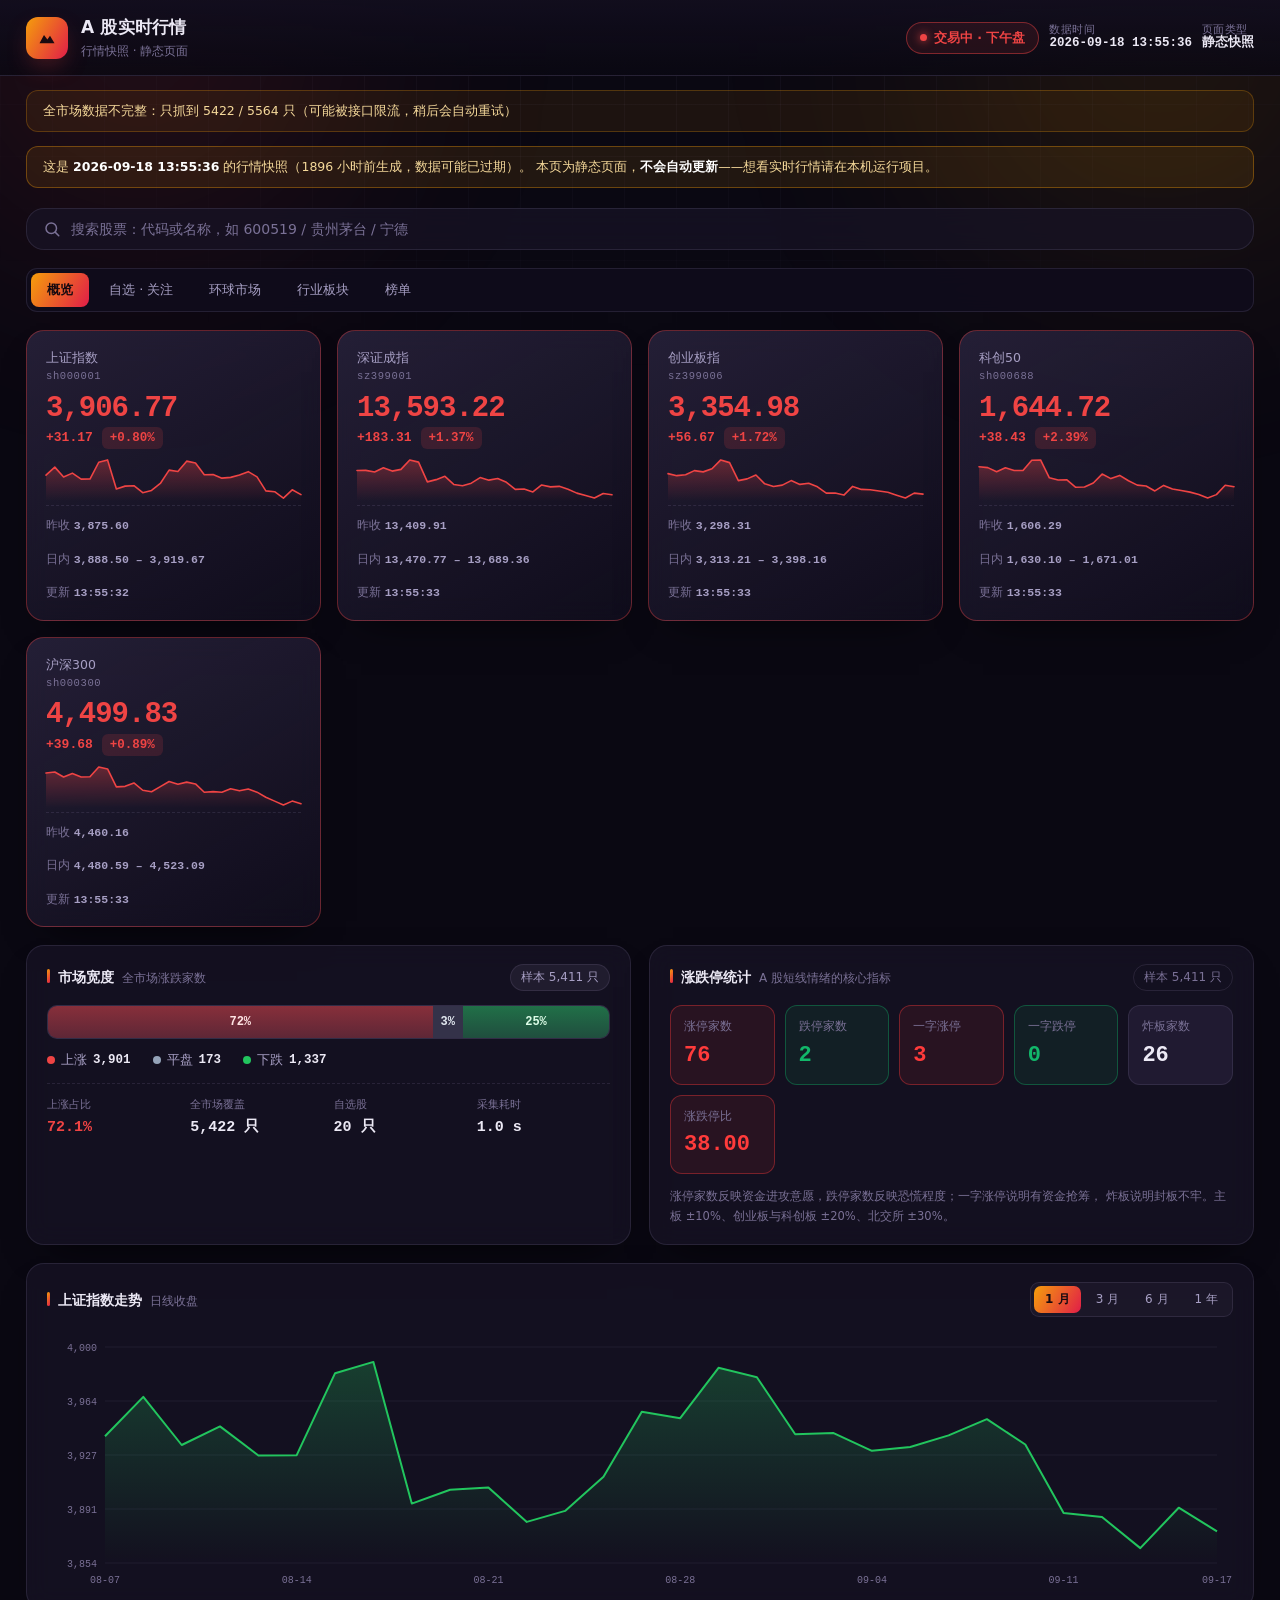
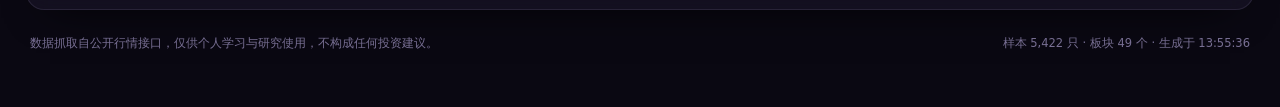
